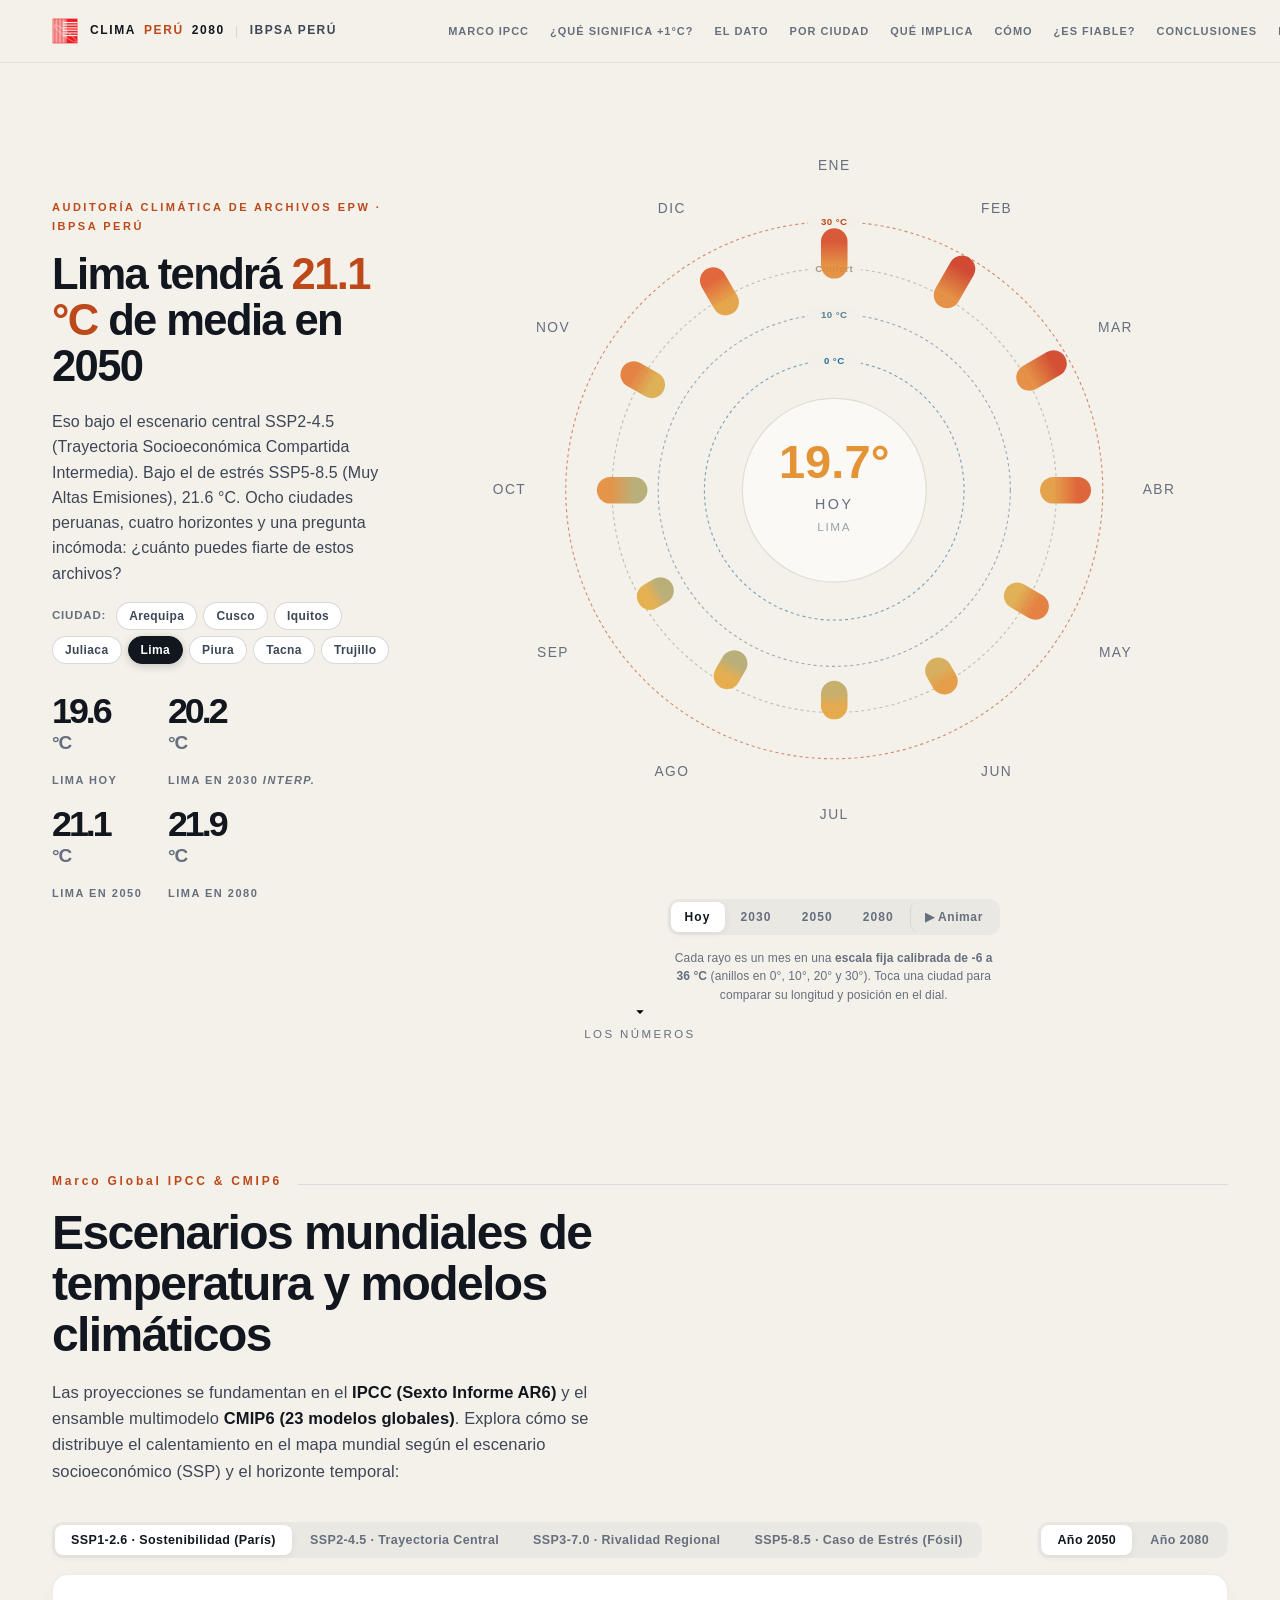
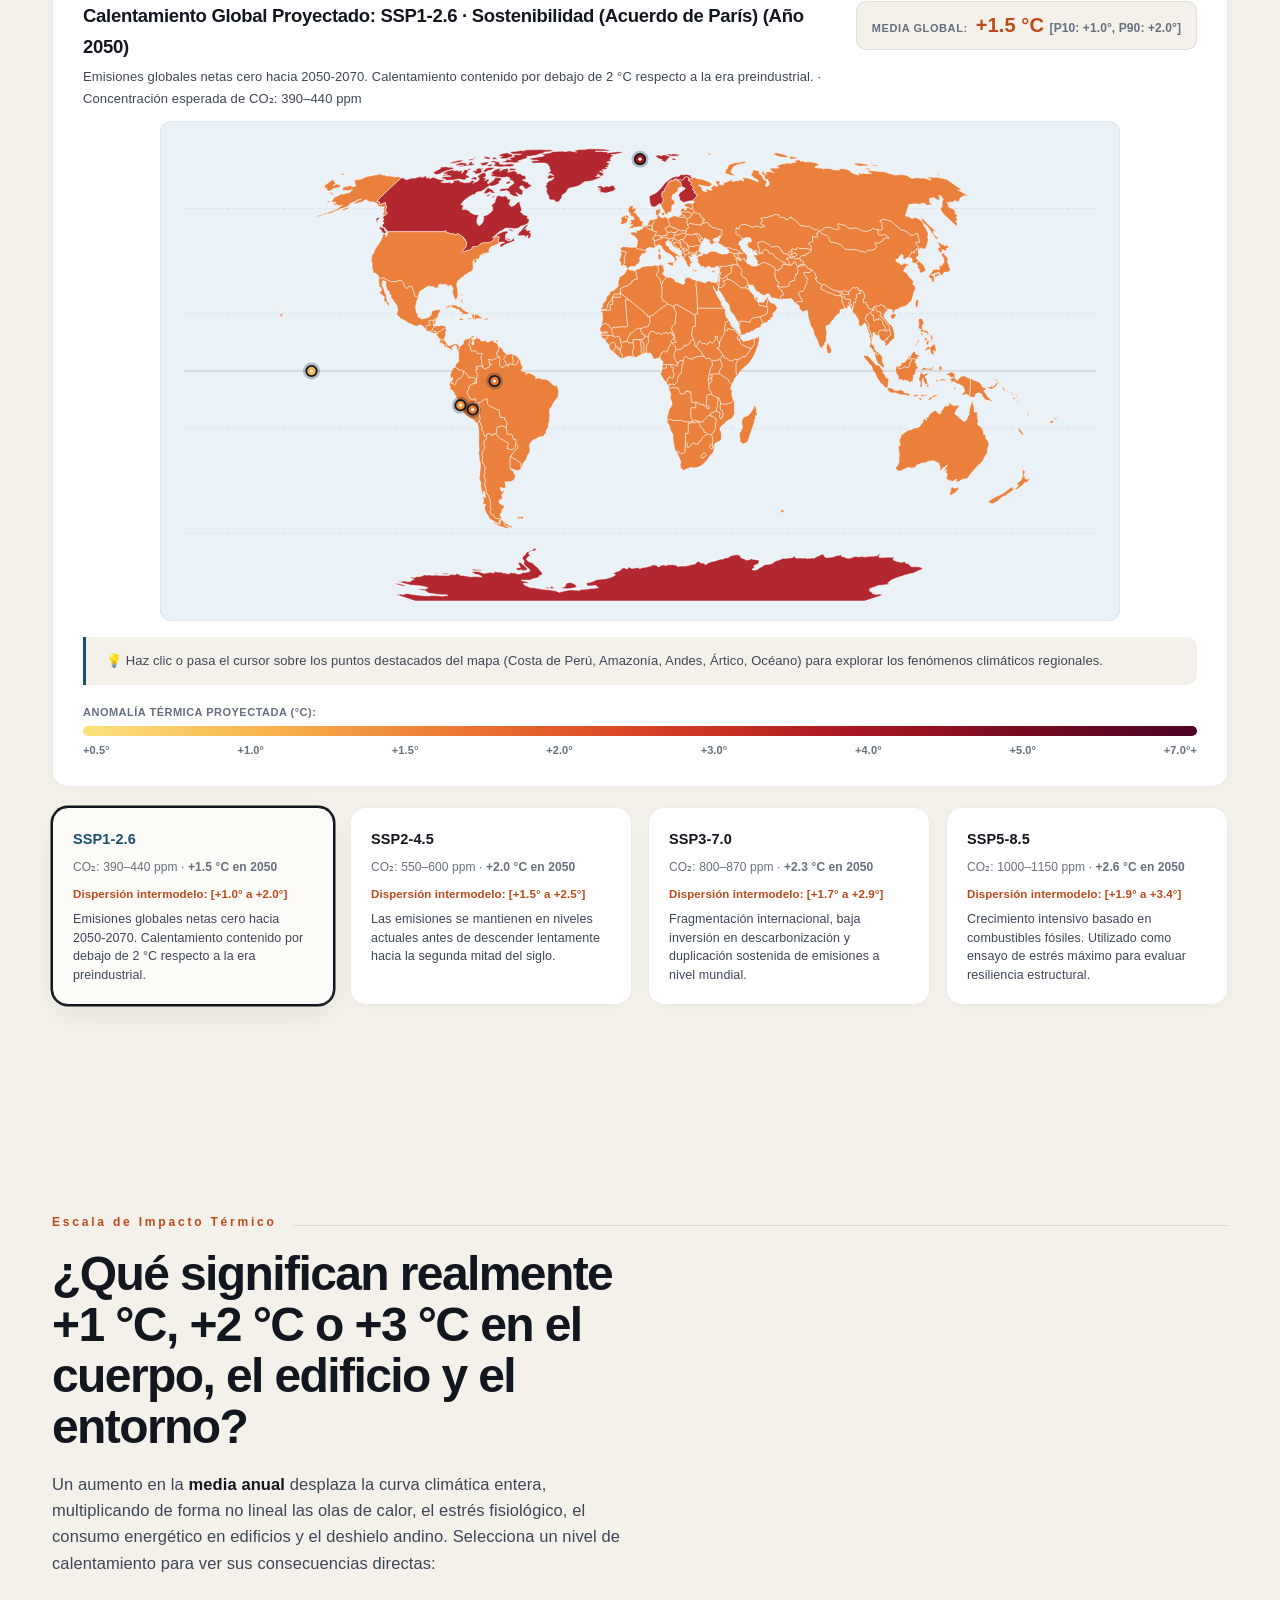
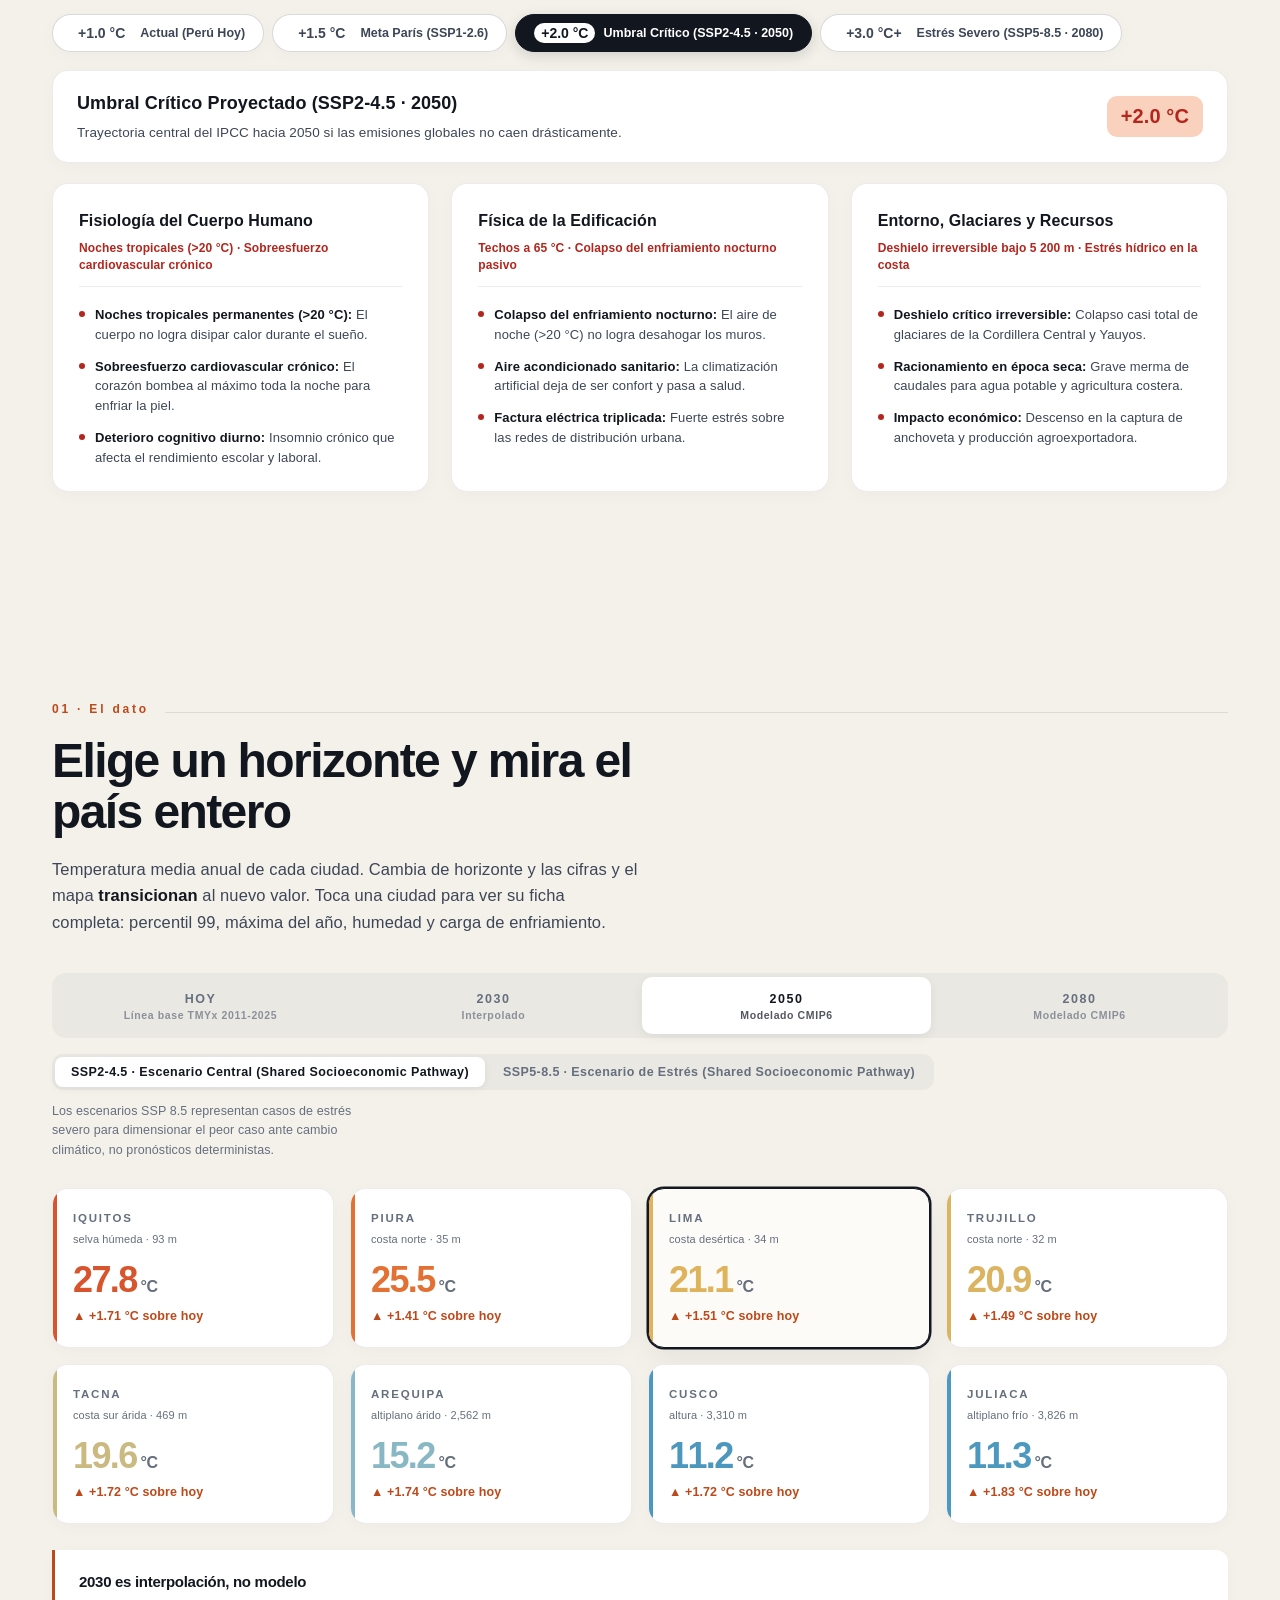
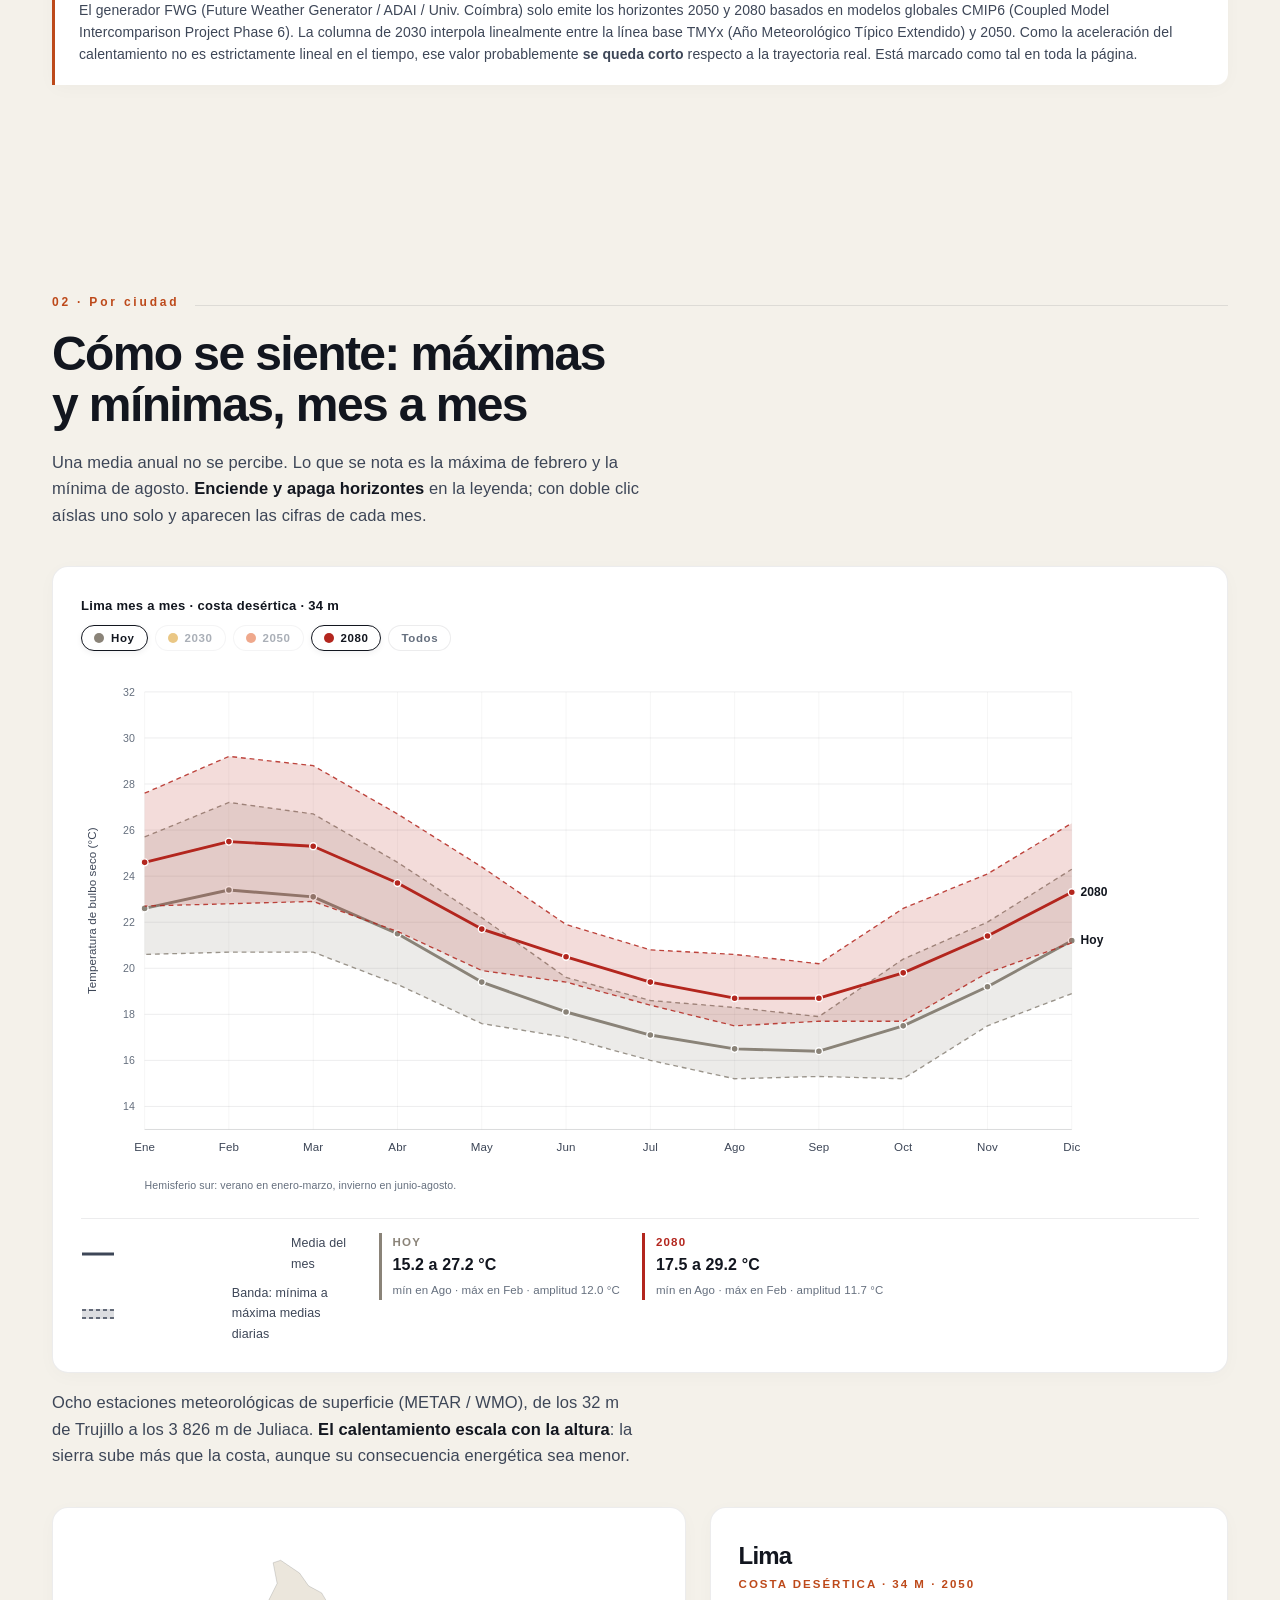
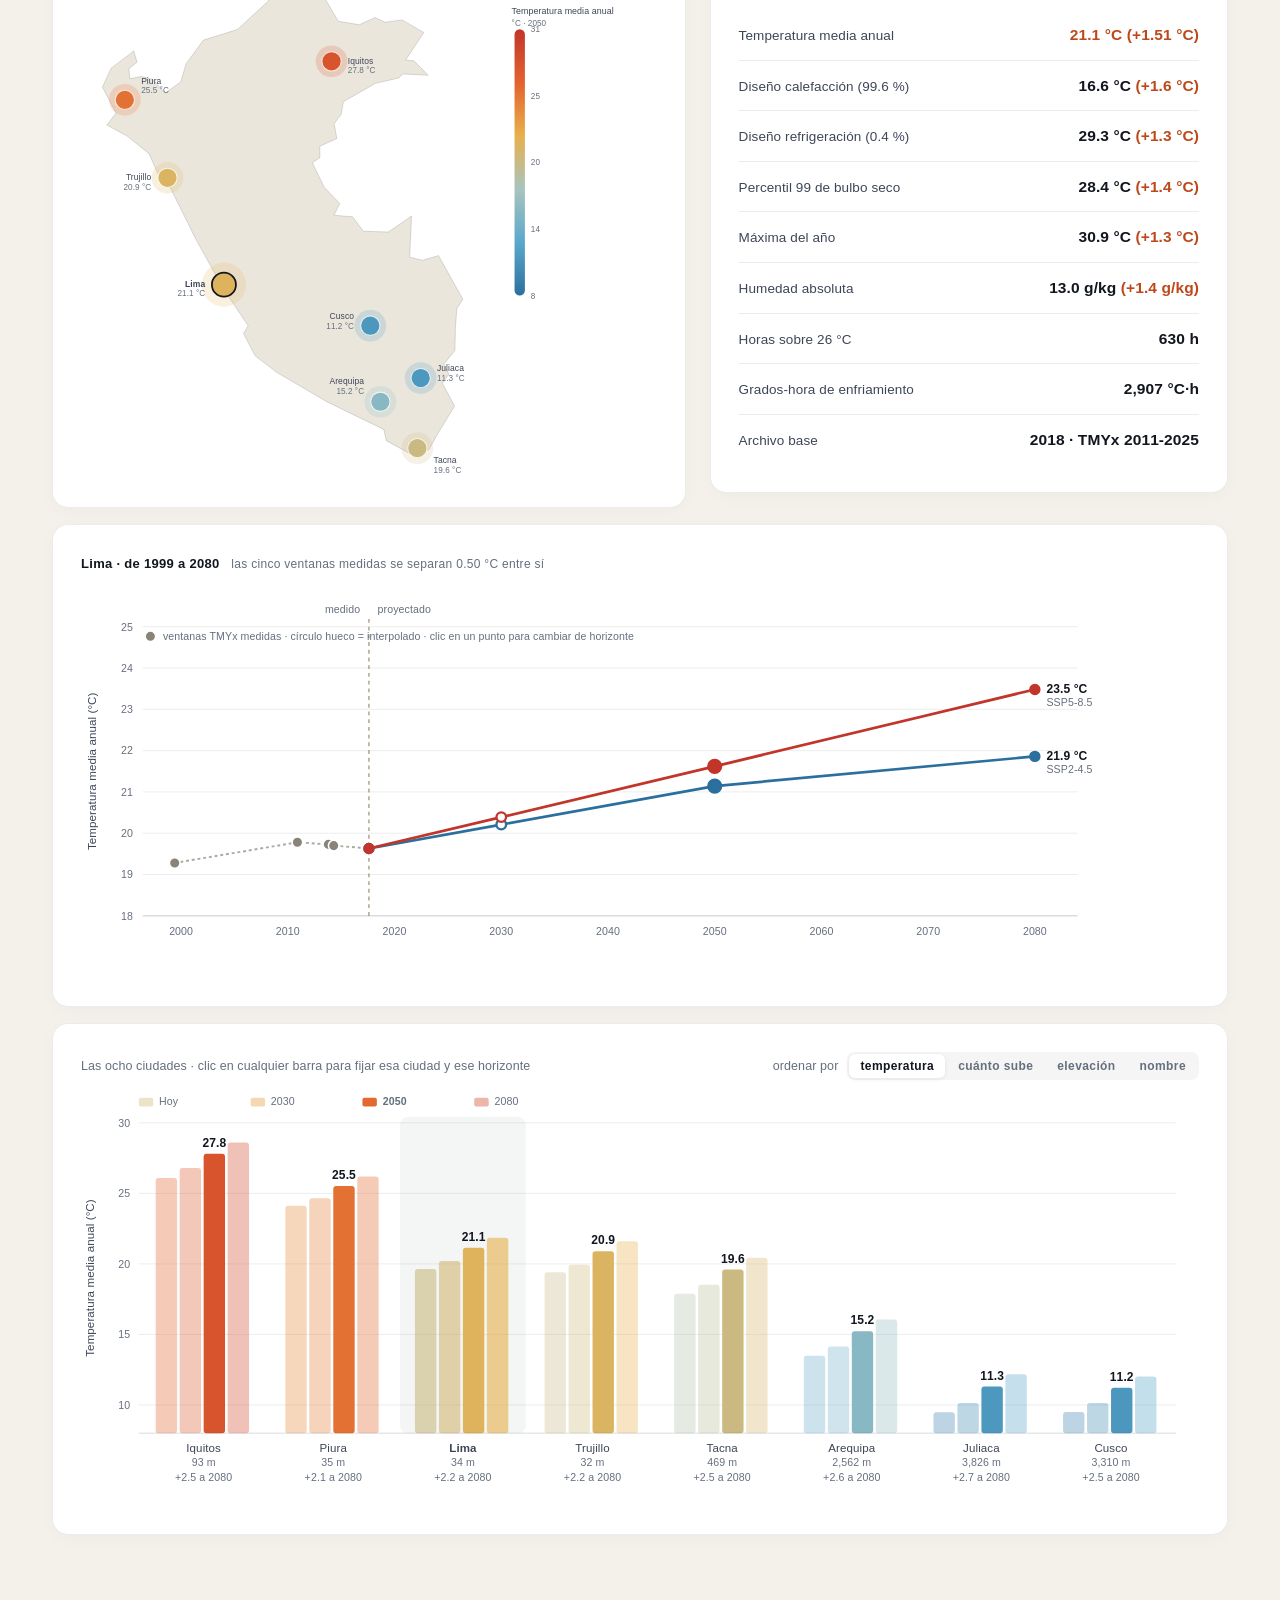
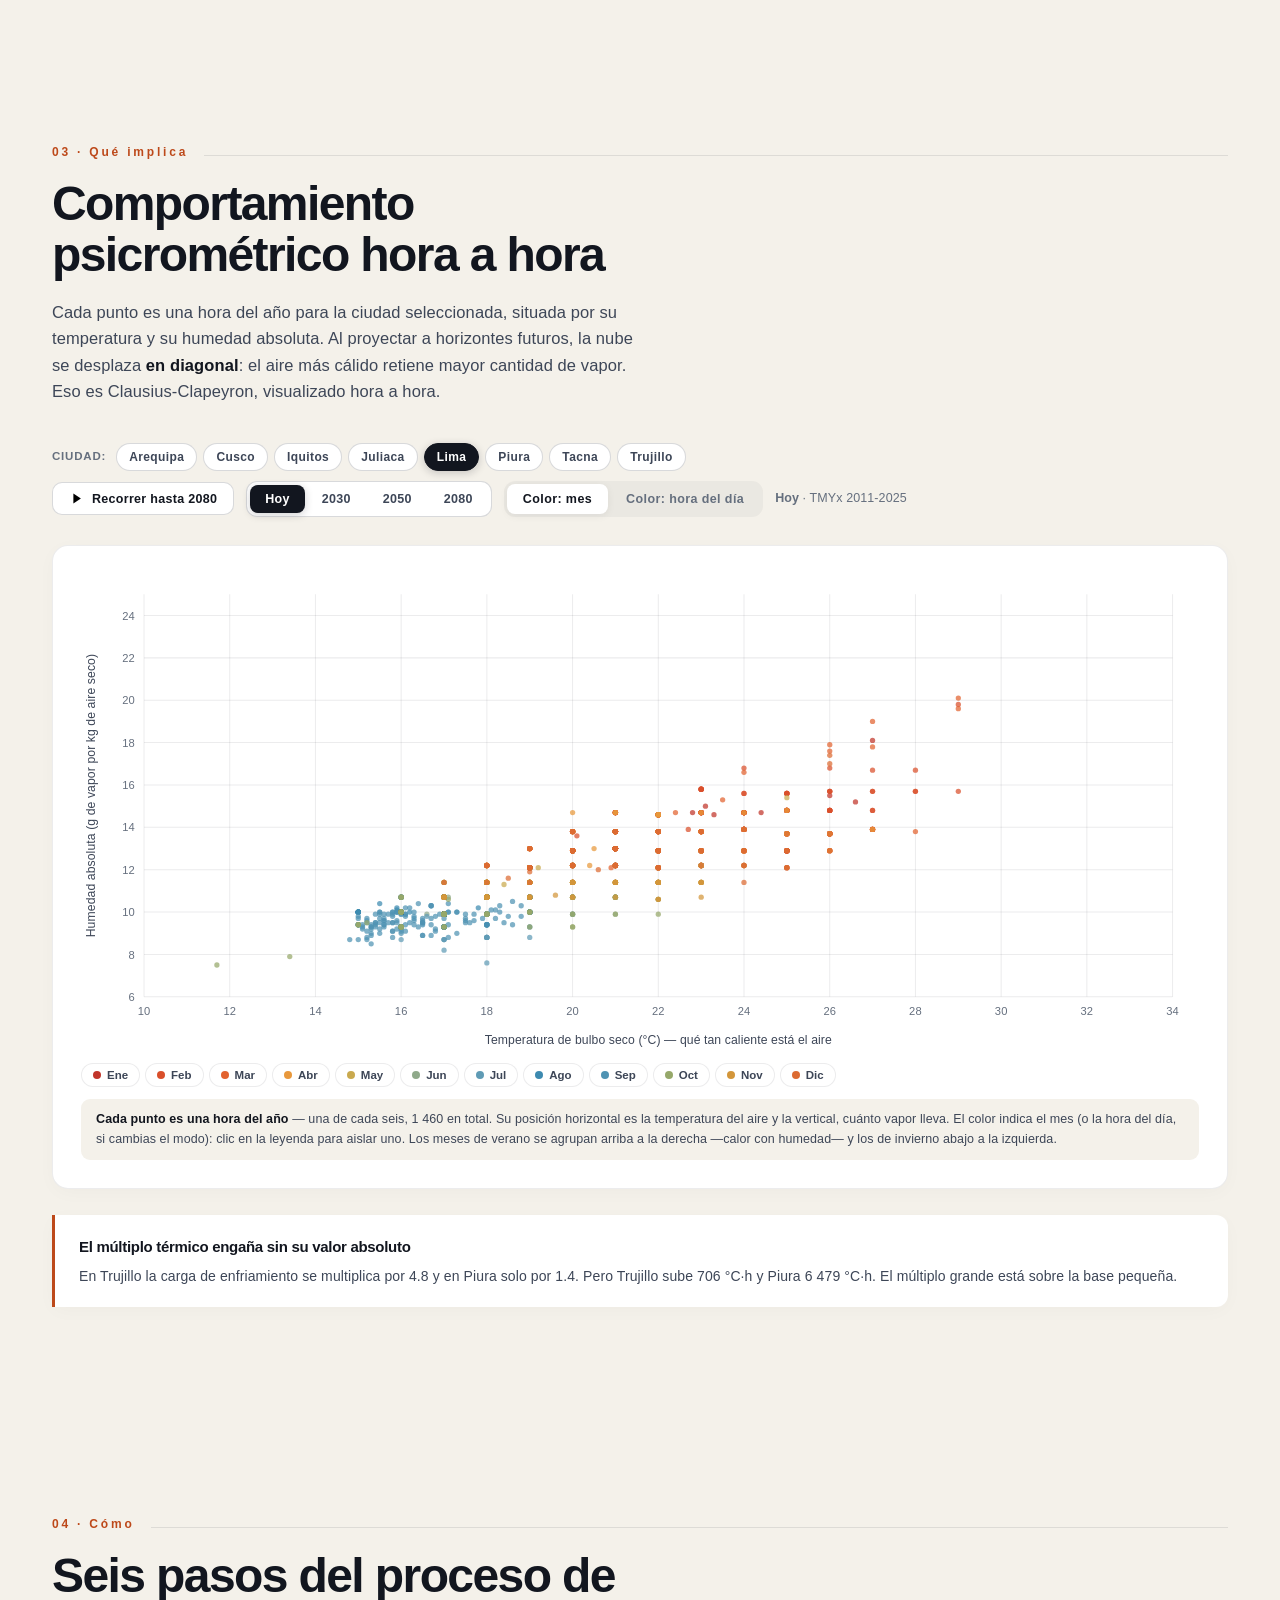
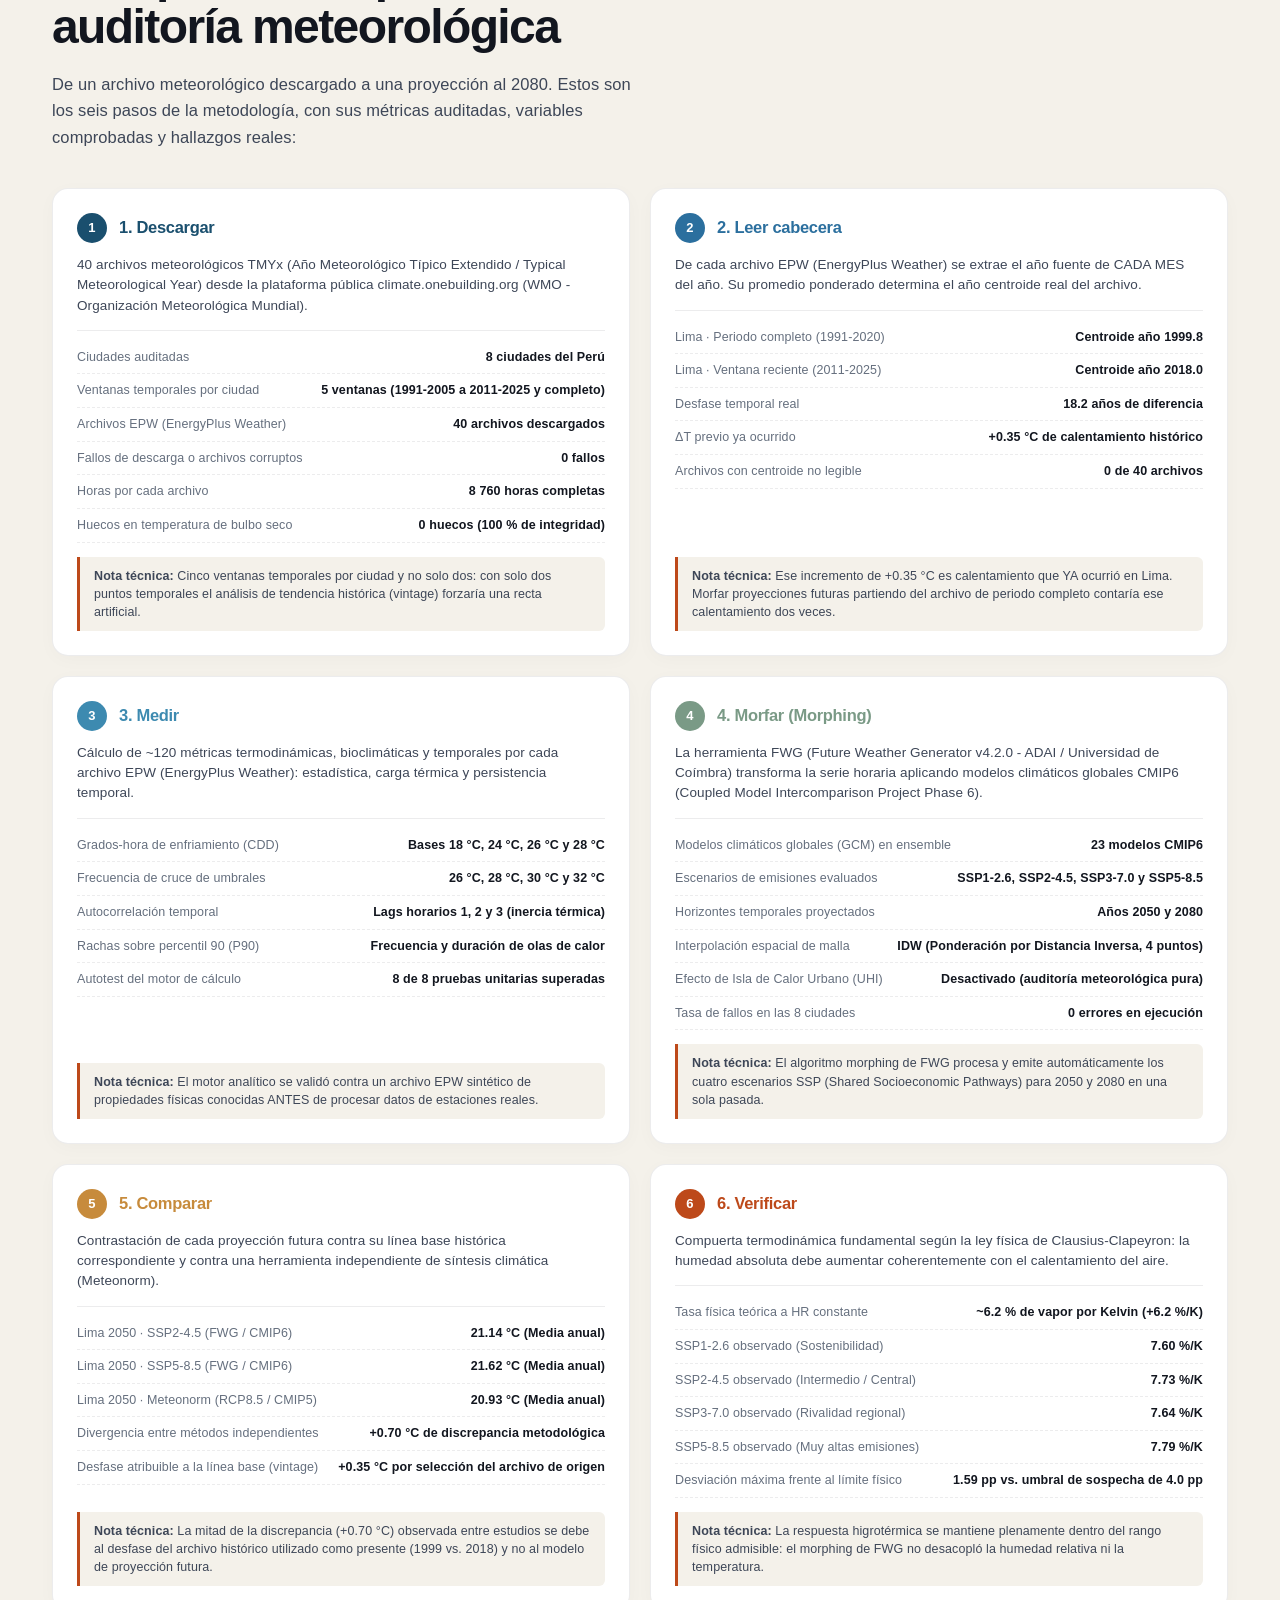
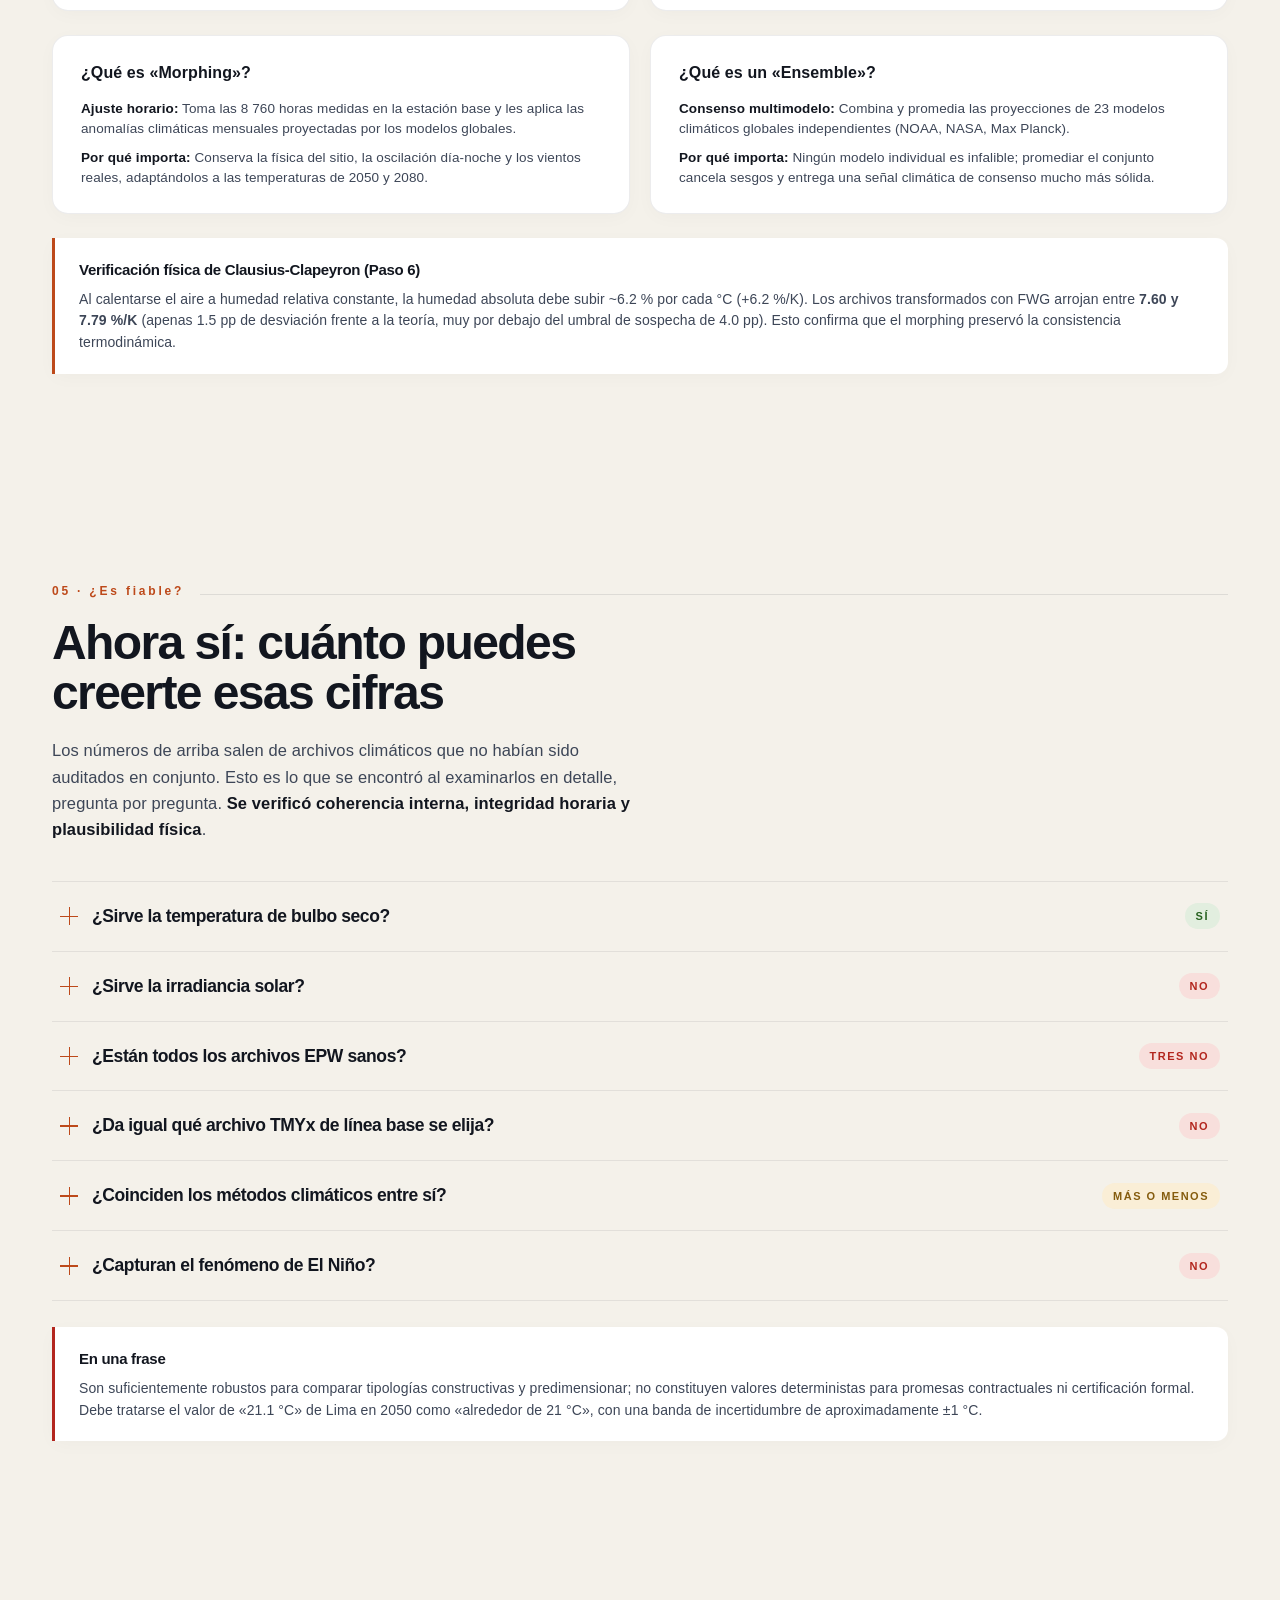
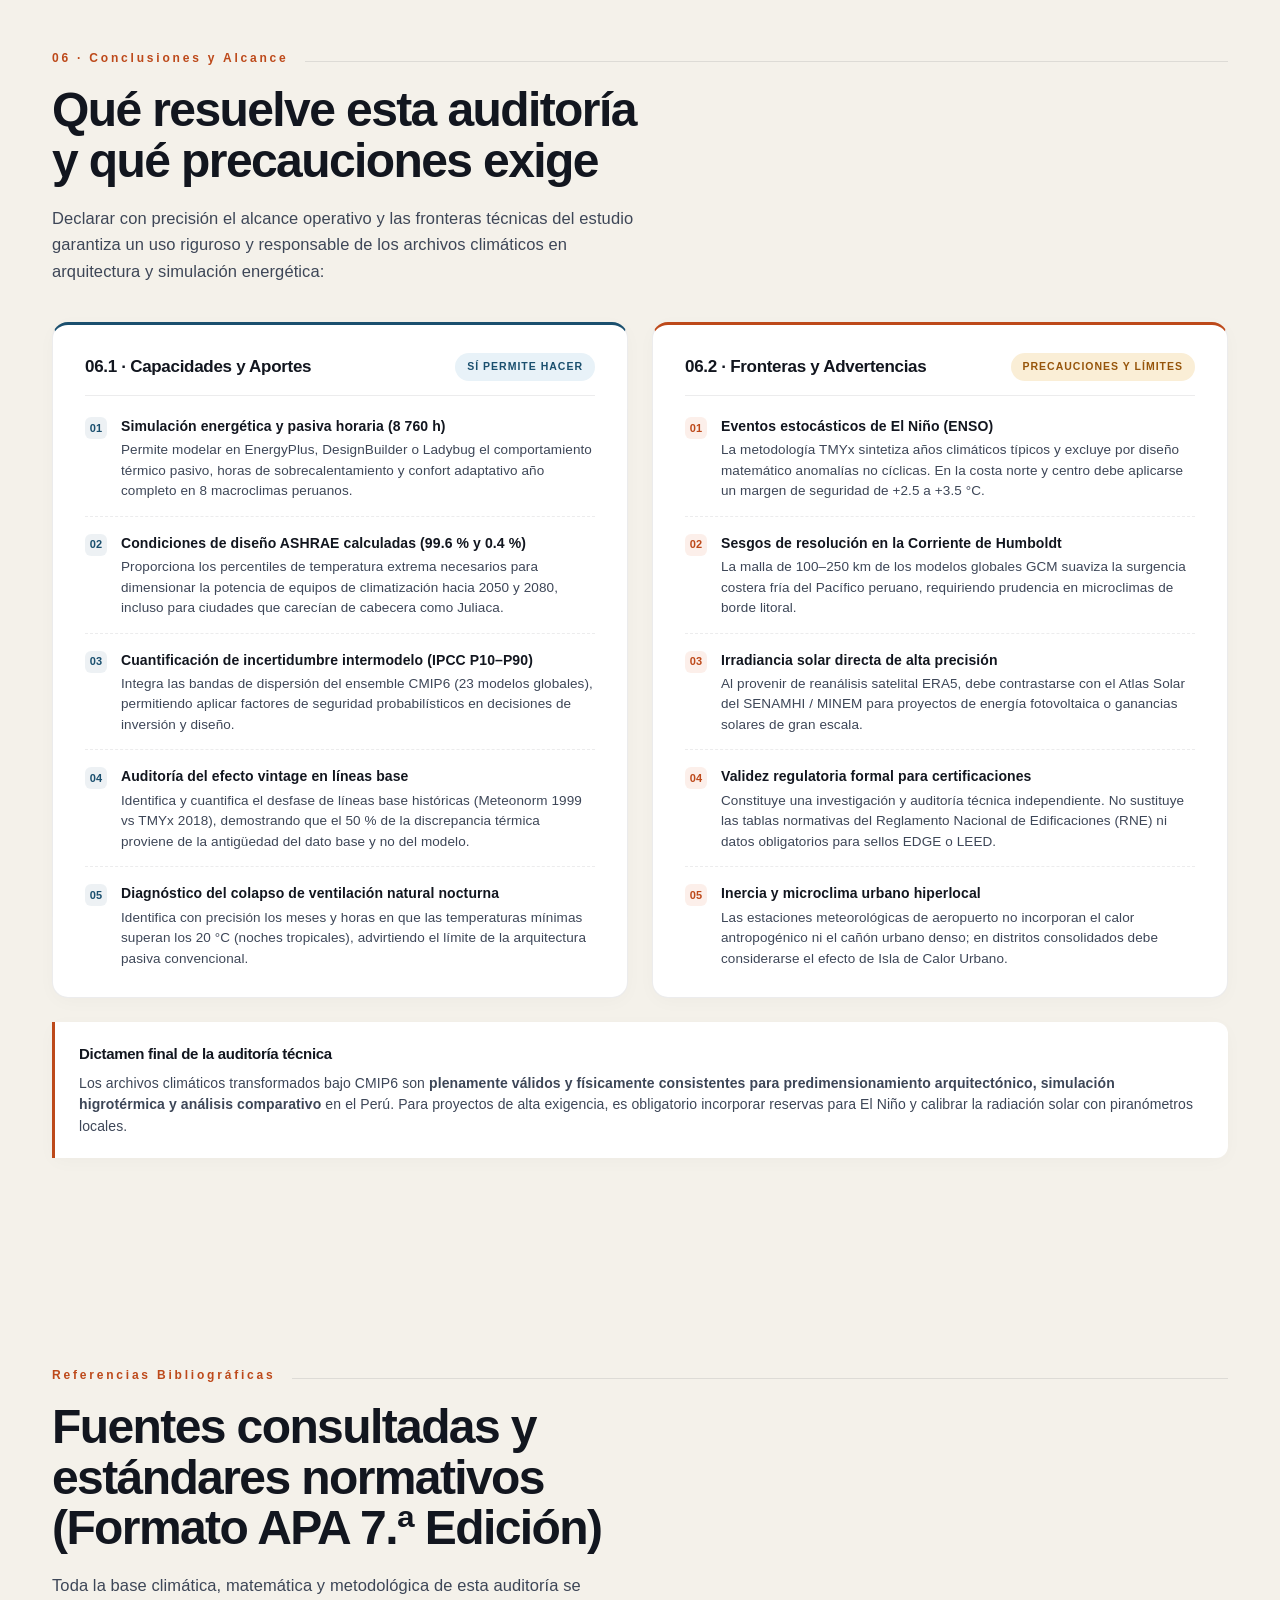
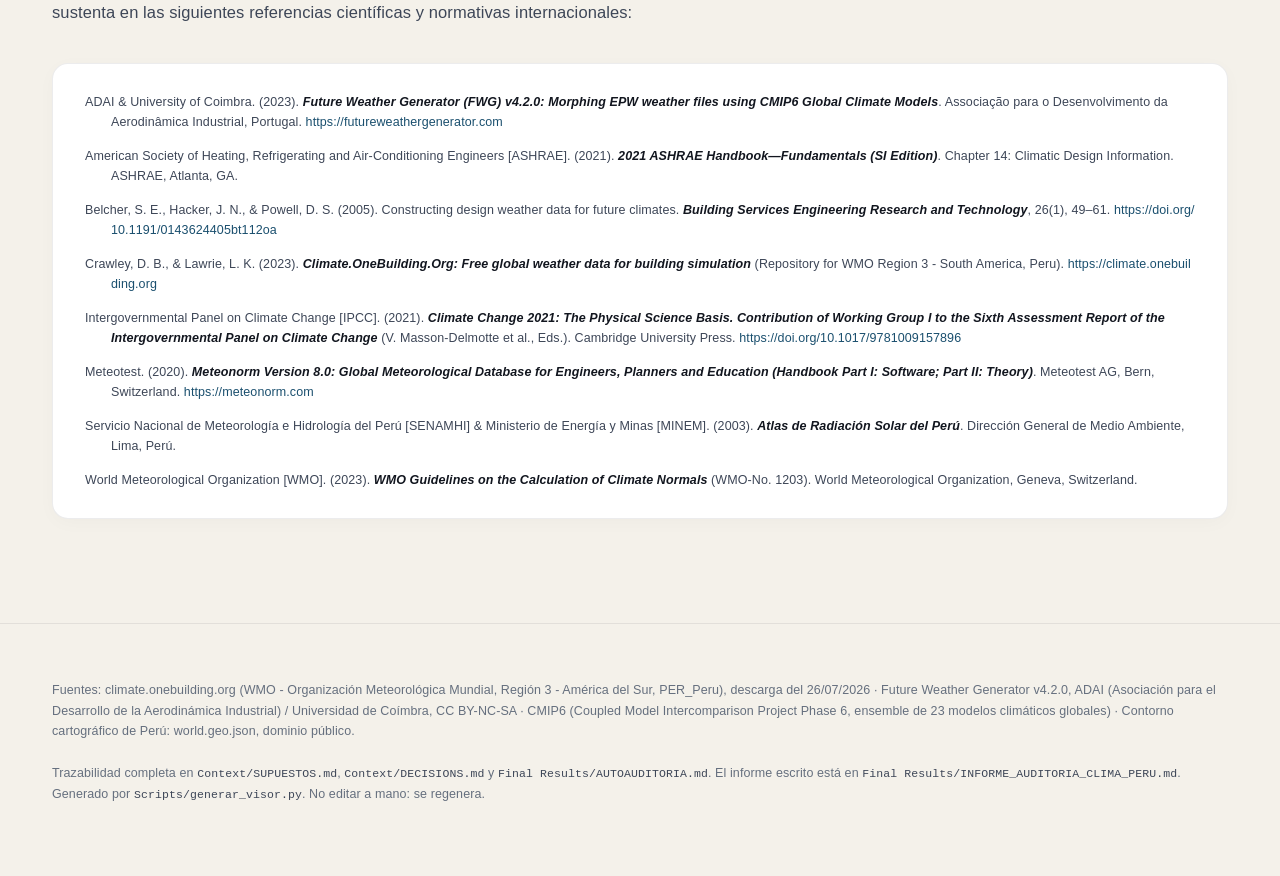
==== Final Results/02_OPTIMIZADO_ANTIGRAVITY/web/index.html @ 66fd2c2b "Lanzamiento oficial: Herramienta interactiva sobre el impacto del cambio climático y confort térmico" ====
<!DOCTYPE html>
<html lang="es"><head><meta charset="utf-8">
<meta name="viewport" content="width=device-width,initial-scale=1">
<title>¿Qué temperatura hará en Perú en 2050?</title>
<style>/* Visor de la auditoría climática — Hoja de estilo editorial de concurso.
   Tipografía: Pila geométrica encabezada por Futura / Century Gothic.
   Estética: Editorial contemporánea (Awwwards / NYT Climate / Information is Beautiful).
   Sin encasillamientos rígidos: Superficies abiertas, micro-interacciones y transiciones fluidas. */

:root{
  --papel:#f4f1ea; --papel2:#ebe6dc; --papel-card:#ffffff;
  --tinta:#12161f; --tinta2:#3d4657; --tinta3:#656f7e;
  --linea:rgba(18,22,31,0.08); --linea2:rgba(18,22,31,0.16); --linea3:rgba(18,22,31,0.24);
  --frio:#2b6f9e; --frio2:#5aa8cc; --tibio:#e8b04b; --calor:#e2622f; --calor2:#c1352a;
  --calor-tx:#bd491a;
  --acento:#1a4f6e; --alerta:#b3261e;
  --f:Futura,'Futura PT','Century Gothic','Avenir Next',Avenir,'URW Gothic','Trebuchet MS',sans-serif;
  --r:16px; --r-sm:10px;
  --sombra-suave:0 4px 20px -2px rgba(18,22,31,0.03);
  --sombra-flotante:0 12px 32px -4px rgba(18,22,31,0.08);
  --ease-out:cubic-bezier(0.16, 1, 0.3, 1);
}

*{box-sizing:border-box;margin:0;padding:0}
html{scroll-behavior:smooth}
body{background:var(--papel);color:var(--tinta);font:16px/1.65 var(--f);overflow-x:hidden;
  -webkit-font-smoothing:antialiased;letter-spacing:.1px}
.wrap{max-width:1240px;margin:0 auto;padding:0 32px}
b,strong{font-weight:700}

/* ── barra superior / masthead fijo ── */
header.top{position:fixed;top:0;left:0;right:0;z-index:70;
  background:rgba(244,241,234,0.86);
  backdrop-filter:blur(20px) saturate(180%);
  -webkit-backdrop-filter:blur(20px) saturate(180%);
  border-bottom:1px solid var(--linea);
  transition:background .3s, border-color .3s}
header.top .wrap{display:flex;align-items:center;justify-content:space-between;height:62px;gap:clamp(24px, 3.5vw, 56px)}
.marca{display:flex;align-items:center;gap:12px;text-decoration:none;cursor:default;user-select:none;flex-shrink:0;margin-right:clamp(32px, 4.5vw, 68px)}
.marcaLogo{width:26px;height:26px;display:block;object-fit:contain;flex-shrink:0;transition:transform .3s var(--ease-out)}
.marca:hover .marcaLogo{transform:scale(1.05)}
.marcaTit{font-size:12px;letter-spacing:1.6px;text-transform:uppercase;font-weight:700;color:var(--tinta);display:inline-flex;align-items:center;gap:8px;white-space:nowrap}
.marcaTit i{color:var(--calor-tx);font-style:normal}
.marcaSep{color:var(--linea2);font-weight:300;font-size:13px;opacity:.75;margin:0 2px}
.marcaOrg{color:var(--tinta2);font-weight:600;letter-spacing:1.4px}
.migas{display:flex;gap:3px;align-items:center;margin-left:auto}
.migas a{font-size:11px;letter-spacing:1px;text-transform:uppercase;color:var(--tinta3);
  text-decoration:none;padding:6px 9px;border-radius:8px;transition:.22s var(--ease-out);font-weight:600;white-space:nowrap}
.migas a:hover{color:var(--tinta);background:rgba(18,22,31,0.04)}
.migas a.on{color:var(--papel);background:var(--acento);box-shadow:0 2px 8px rgba(26,79,110,0.25)}

/* ── portada monumental ── */
#hero{min-height:100vh;display:flex;align-items:center;padding:96px 0 64px;position:relative}
.kicker{font-size:11px;letter-spacing:2.5px;text-transform:uppercase;color:var(--calor-tx);
  font-weight:700;margin-bottom:16px;display:flex;align-items:center;gap:10px}
#hero h1{font-size:clamp(30px,3.4vw,46px);line-height:1.06;font-weight:700;letter-spacing:-1.6px;
  max-width:14ch;margin-bottom:10px}
#hero h1 em{font-style:normal;color:var(--calor-tx)}
.subtit{font-size:clamp(14.5px,1.25vw,16.5px);color:var(--tinta2);max-width:42ch;
  margin:20px 0 0;line-height:1.58}

.grande{display:grid;grid-template-columns:repeat(2,auto);gap:20px clamp(18px,2vw,32px);
  align-items:end;margin-top:32px;justify-content:start}
.cifra .n{font-size:clamp(28px,2.8vw,38px);line-height:.88;font-weight:700;letter-spacing:-3px;
  font-variant-numeric:tabular-nums;display:block;transition:color .4s}
.cifra .u{font-size:clamp(14px,1.6vw,19px);letter-spacing:-1px;color:var(--tinta3);font-weight:700}
.cifra .c{font-size:11px;letter-spacing:1.5px;text-transform:uppercase;color:var(--tinta3);
  margin-top:12px;font-weight:600}
.cifra.frio .n{color:var(--frio)} .cifra.calor .n{color:var(--calor)}
.baja{position:absolute;bottom:24px;left:50%;transform:translateX(-50%);color:var(--tinta3);
  font-size:11.5px;letter-spacing:2.4px;text-transform:uppercase;display:flex;flex-direction:column;
  align-items:center;gap:8px;animation:bob 2.6s infinite;cursor:pointer}
@keyframes bob{0%,100%{transform:translate(-50%,0);opacity:.55}50%{transform:translate(-50%,7px);opacity:1}}

/* ── capítulos editoriales ── */
section{padding:104px 0;position:relative}
body.anim section{opacity:0;transform:translateY(24px);
  transition:opacity .75s var(--ease-out),transform .75s var(--ease-out)}
body.anim section.vis,body.anim section#hero{opacity:1;transform:none}
.cap{display:flex;align-items:baseline;gap:16px;margin-bottom:16px}
.cap .num{font-size:12px;letter-spacing:2.8px;color:var(--calor-tx);font-weight:700}
.cap .via{flex:1;height:1px;background:var(--linea2);opacity:.6}
h2{font-size:clamp(28px,4.2vw,48px);line-height:1.06;font-weight:700;letter-spacing:-1.6px;
  margin-bottom:18px;max-width:22ch}
.lead{color:var(--tinta2);max-width:64ch;font-size:16.5px;margin-bottom:38px;line-height:1.6}
.lead b{color:var(--tinta)}

/* ── selectores modernos de horizonte y segmentos ── */
.horiz{display:flex;gap:4px;background:rgba(18,22,31,0.04);border-radius:14px;padding:4px;
  margin-bottom:16px}
.horiz button{flex:1;border:0;background:none;cursor:pointer;
  padding:15px 12px 13px;font:700 12.5px var(--f);letter-spacing:1.5px;text-transform:uppercase;
  color:var(--tinta3);border-radius:10px;transition:.25s var(--ease-out);position:relative}
.horiz button:hover{color:var(--tinta);background:rgba(255,255,255,0.6)}
.horiz button.on{background:#ffffff;color:var(--tinta);box-shadow:0 3px 12px rgba(18,22,31,0.06)}
.horiz button small{display:block;font-size:10.5px;letter-spacing:.6px;text-transform:none;
  opacity:.72;margin-top:3px;font-weight:600}

.seg{display:inline-flex;background:rgba(18,22,31,0.04);border-radius:11px;padding:3px;gap:2px}
.seg button{border:0;background:none;color:var(--tinta3);padding:8px 16px;border-radius:8px;
  cursor:pointer;font:600 12.5px var(--f);transition:.22s var(--ease-out);letter-spacing:.4px}
.seg button:hover{color:var(--tinta)}
.seg button.on{background:#ffffff;color:var(--tinta);box-shadow:0 2px 8px rgba(18,22,31,0.06)}

.pasos{display:inline-flex;border:1px solid var(--linea2);border-radius:11px;padding:3px;background:#ffffff;gap:2px}
.pasoN{border:0;background:none;color:var(--tinta2);padding:7px 15px;border-radius:8px;
  cursor:pointer;font:600 12.5px var(--f);transition:.2s var(--ease-out);letter-spacing:.3px}
.pasoN:hover{color:var(--tinta);background:rgba(18,22,31,0.04)}
.pasoN.on{background:var(--tinta);color:#ffffff;box-shadow:0 2px 8px rgba(18,22,31,0.2);font-weight:700}

.ctrl{display:flex;gap:12px;flex-wrap:wrap;align-items:center;margin-bottom:28px}
.nota{font-size:12.5px;color:var(--tinta3);max-width:46ch;line-height:1.55}
.btn{border:1px solid var(--linea2);background:#fff;color:var(--tinta);padding:8px 16px;
  border-radius:10px;cursor:pointer;font:600 12.5px var(--f);transition:.22s var(--ease-out);display:inline-flex;
  align-items:center;gap:8px;letter-spacing:.3px}
.btn:hover{border-color:var(--acento);color:var(--acento);transform:translateY(-1px);box-shadow:0 4px 12px rgba(26,79,110,0.1)}
.btn svg{width:15px;height:15px}

/* ── rejilla de ciudades: tarjetas abiertas tipo data tile ── */
.rej{display:grid;grid-template-columns:repeat(4,1fr);gap:16px}
.tarj{background:#ffffff;border:1px solid var(--linea);border-radius:var(--r);padding:20px;
  cursor:pointer;transition:.28s var(--ease-out);position:relative;overflow:hidden;
  box-shadow:var(--sombra-suave)}
.tarj:hover{border-color:var(--linea2);transform:translateY(-3px);box-shadow:var(--sombra-flotante)}
.tarj.on{border-color:var(--tinta);box-shadow:0 0 0 1.5px var(--tinta), var(--sombra-flotante);background:#fcfbf8}
.tarj .cd{font-size:11.5px;letter-spacing:1.8px;text-transform:uppercase;color:var(--tinta3);font-weight:700}
.tarj .zn{font-size:11px;color:var(--tinta3);margin-top:2px}
.tarj .tt{font-size:36px;font-weight:700;letter-spacing:-1.6px;margin-top:14px;
  font-variant-numeric:tabular-nums;line-height:1;transition:color .4s}
.tarj .tt span{font-size:16px;color:var(--tinta3);letter-spacing:-.5px}
.tarj .dd{font-size:12.5px;font-weight:700;margin-top:8px;display:flex;align-items:center;gap:5px}
.tarj .cinta{position:absolute;left:0;top:0;bottom:0;width:4px;transition:background .4s}

/* ── superficies abiertas y visualización SVG ── */
.panel{background:#ffffff;border:1px solid var(--linea);border-radius:var(--r);padding:28px;
  position:relative;overflow:hidden;box-shadow:var(--sombra-suave)}
.split{display:grid;grid-template-columns:1.1fr .9fr;gap:24px;align-items:start}
svg{display:block;width:100%;overflow:visible}
.lbl{fill:var(--tinta3);font-size:11px;font-family:var(--f)}
.lbl2{fill:var(--tinta2);font-size:12px;font-family:var(--f)}
.val{fill:var(--tinta);font-size:12.5px;font-weight:700;font-family:var(--f)}
.gl{stroke:var(--linea);stroke-width:1}
.ax{stroke:var(--linea2);stroke-width:1}
#mapa path.pais{fill:#ebe6dc;stroke:var(--linea2);stroke-width:1.2;
  stroke-dasharray:4200;stroke-dashoffset:4200;transition:stroke-dashoffset 2.4s ease-out}
section.vis #mapa path.pais{stroke-dashoffset:0}
.est{cursor:pointer;transition:r .6s var(--ease-out),fill .6s}
.halo{opacity:.2;transition:r .6s var(--ease-out),fill .6s}
.enom{fill:var(--tinta2);font-size:11.5px;font-family:var(--f);pointer-events:none}
rect.bar{transition:y .8s var(--ease-out),height .8s var(--ease-out),fill .5s}

/* ── ficha bioclimática ── */
.ficha h3{font-size:24px;font-weight:700;letter-spacing:-.8px}
.ficha .zn{color:var(--calor-tx);font-size:11.5px;letter-spacing:2px;text-transform:uppercase;
  margin-bottom:16px;display:block;font-weight:700}
.fila{display:flex;justify-content:space-between;align-items:baseline;padding:12px 0;
  border-bottom:1px solid var(--linea);font-size:13.5px;gap:14px}
.fila:last-child{border:0}
.fila span{color:var(--tinta2)}
.fila b{font-variant-numeric:tabular-nums;font-weight:700;font-size:15.5px;white-space:nowrap}
.fila b.up{color:var(--calor-tx)}

/* ── plegables de auditoría (acordeón contemporáneo) ── */
.pleg{border-top:1px solid var(--linea)}
.pleg:last-of-type{border-bottom:1px solid var(--linea)}
.pleg summary{padding:20px 8px;cursor:pointer;display:flex;align-items:center;gap:14px;
  font-size:17.5px;font-weight:700;letter-spacing:-.4px;list-style:none;border-radius:8px;
  transition:background .2s, color .2s}
.pleg summary::-webkit-details-marker{display:none}
.pleg summary .mas{width:18px;height:18px;flex:0 0 18px;position:relative;transition:transform .3s var(--ease-out)}
.pleg summary .mas::before,.pleg summary .mas::after{content:'';position:absolute;background:var(--calor-tx);
  transition:.3s var(--ease-out)}
.pleg summary .mas::before{left:0;right:0;top:8.5px;height:1.6px}
.pleg summary .mas::after{top:0;bottom:0;left:8.5px;width:1.6px}
.pleg[open] summary .mas{transform:rotate(90deg)}
.pleg[open] summary .mas::after{transform:scaleY(0)}
.pleg summary:hover{color:var(--acento);background:rgba(18,22,31,0.02)}
.pleg .cuerpo{padding:0 8px 24px 34px;color:var(--tinta2);font-size:15px;max-width:72ch;
  animation:despl .4s var(--ease-out)}
@keyframes despl{from{opacity:0;transform:translateY(-6px)}to{opacity:1;transform:none}}
.pleg .cuerpo p+p{margin-top:12px}
.veredicto{display:inline-flex;align-items:center;gap:8px;font-size:11px;letter-spacing:1.5px;
  text-transform:uppercase;font-weight:700;padding:4px 11px;border-radius:20px;margin-left:auto}
.si{background:#e2eedf;color:#276220} .no{background:#f8dfdc;color:var(--alerta)}
.mas_menos{background:#faeed6;color:#855c0e}

/* ── avisos y callouts ── */
.aviso{border-left:3px solid var(--calor-tx);background:#ffffff;padding:20px 24px;border-radius:0 12px 12px 0;
  margin-top:26px;box-shadow:var(--sombra-suave)}
.aviso h4{font-size:15px;margin-bottom:6px;font-weight:700;letter-spacing:-.3px;display:flex;align-items:center;gap:8px}
.aviso h4 svg{width:18px;height:18px;flex:0 0 18px}
.aviso.rojo h4 svg{stroke:var(--alerta)}
.aviso p{font-size:14px;color:var(--tinta2);line-height:1.55}
.aviso.rojo{border-left-color:var(--alerta)}

.tip{position:fixed;background:var(--tinta);color:var(--papel);padding:10px 15px;border-radius:8px;
  font:600 12px var(--f);pointer-events:none;opacity:0;transition:opacity .15s;z-index:99;
  white-space:nowrap;box-shadow:0 12px 32px rgba(18,22,31,.24);letter-spacing:.3px}
footer{padding:56px 0 72px;border-top:1px solid var(--linea);color:var(--tinta3);font-size:12.5px}
footer code{font-family:ui-monospace,monospace;color:var(--tinta2);font-size:11.5px}

/* ── portada: visual animado del sol ── */
#heroViz{width:100%;max-width:860px;animation:aparece 1s var(--ease-out)}
#heroViz svg{overflow:visible;width:100%;height:auto;aspect-ratio:1/1}
.heroGrid{display:grid;grid-template-columns:minmax(260px,.62fr) minmax(520px,1.38fr);
  gap:clamp(18px,2.6vw,44px);align-items:center}
.solCol{display:flex;flex-direction:column;align-items:center;gap:14px}
.solCtrl{display:inline-flex;background:rgba(18,22,31,0.04);border-radius:11px;
  padding:3px;gap:2px;flex-wrap:wrap;justify-content:center}
.solBtn,.solPlay{border:0;background:none;color:var(--tinta3);padding:8px 14px;border-radius:8px;
  cursor:pointer;font:700 12px var(--f);letter-spacing:1.1px;transition:.22s var(--ease-out)}
.solBtn:hover,.solPlay:hover{color:var(--tinta);background:rgba(255,255,255,0.7)}
.solBtn.on{background:#ffffff;color:var(--tinta);box-shadow:0 2px 8px rgba(18,22,31,0.06)}
.solPlay{border-left:1px solid var(--linea);letter-spacing:.6px;font-weight:600}
.solPie{font-size:12px;color:var(--tinta3);text-align:center;max-width:48ch;line-height:1.55}

/* ── selectores de ciudad para hero y nube ── */
.ciudCtrl{display:flex;gap:6px;flex-wrap:wrap;align-items:center;margin:16px 0 10px}
.ciudCtrl .lbl{font-size:11.5px;font-weight:700;color:var(--tinta3);margin-right:4px;text-transform:uppercase;letter-spacing:.8px}
.ciudBtn{border:1px solid var(--linea2);background:#ffffff;color:var(--tinta2);padding:6px 12px;border-radius:20px;
  cursor:pointer;font:600 12px var(--f);letter-spacing:.4px;transition:.2s var(--ease-out)}
.ciudBtn:hover{border-color:var(--tinta);color:var(--tinta);transform:translateY(-1px)}
.ciudBtn.on{background:var(--tinta);color:#ffffff;border-color:var(--tinta);box-shadow:0 2px 8px rgba(18,22,31,0.2)}

/* ── glosario conceptual: tarjetas de texto sintético y limpio ── */
.glosarioGrid{display:grid;grid-template-columns:1fr 1fr;gap:20px;margin-top:24px}
.glosCard{background:#ffffff;border:1px solid var(--linea);border-radius:var(--r);padding:24px 28px;box-shadow:var(--sombra-suave);transition:.25s var(--ease-out);display:flex;flex-direction:column}
.glosCard:hover{transform:translateY(-2px);box-shadow:var(--sombra-flotante);border-color:var(--linea2)}
.glosCard h4{font-size:16px;font-weight:700;margin-bottom:12px;color:var(--tinta)}
.glosCard p{font-size:13.5px;color:var(--tinta2);line-height:1.52;margin-bottom:8px}
.glosCard p:last-child{margin-bottom:0}
.glosCard p b{color:var(--tinta)}

/* ── método: línea editorial de seis pasos ── */
.pasosGrid{display:grid;grid-template-columns:repeat(2,1fr);gap:20px;margin-top:20px}
.pasoCard{background:#ffffff;border:1px solid var(--linea);border-radius:var(--r);padding:24px;transition:.28s var(--ease-out);
  box-shadow:var(--sombra-suave);display:flex;flex-direction:column}
.pasoCard:hover{border-color:var(--linea2);transform:translateY(-3px);box-shadow:var(--sombra-flotante)}
.pasoCardTop{display:flex;align-items:center;gap:12px;margin-bottom:12px}
.pasoBadge{width:30px;height:30px;border-radius:50%;color:#fff;display:flex;align-items:center;
  justify-content:center;font-weight:700;font-size:13px;flex:0 0 30px}
.pasoCardTop h4{font-size:16.5px;font-weight:700;color:var(--tinta);letter-spacing:-.3px}
.pasoDesc{font-size:13.5px;color:var(--tinta2);line-height:1.5;margin-bottom:14px}
.pasoTabla{border-top:1px solid var(--linea);padding-top:10px;margin-bottom:14px;flex-grow:1}
.pasoFila{display:flex;justify-content:space-between;align-items:baseline;padding:6px 0;font-size:12.5px;gap:10px;
  border-bottom:1px dashed var(--linea)}
.pasoFila span{color:var(--tinta3)}
.pasoFila b{color:var(--tinta);font-weight:700;font-variant-numeric:tabular-nums;text-align:right;white-space:nowrap}
.pasoAudit{background:var(--papel);border-left:3px solid var(--calor-tx);padding:10px 14px;
  border-radius:0 6px 6px 0;font-size:12.5px;color:var(--tinta2);line-height:1.45}

/* ── icono de portada animado ── */
.kicker .solanim{width:24px;height:24px;stroke:var(--calor-tx);fill:none;stroke-width:1.5;
  stroke-linecap:round;overflow:visible}
.kicker .solanim .nucleo{fill:rgba(226,98,47,.14)}
.kicker .solanim .rayos{transform-origin:12px 12px;animation:gira 26s linear infinite}
.kicker .solanim .onda{stroke:var(--frio);stroke-width:1.3;animation:vaiven 4.5s ease-in-out infinite}
@keyframes gira{to{transform:rotate(360deg)}}
@keyframes vaiven{0%,100%{transform:translateY(0);opacity:.55}50%{transform:translateY(-1.6px);opacity:1}}

/* ── leyendas conmutables ── */
.cgLeg{display:flex;gap:7px;flex-wrap:wrap;align-items:center;margin:2px 0 12px}
.cgChip{border:1px solid var(--linea);background:#fff;color:var(--tinta3);padding:6px 12px;
  border-radius:20px;cursor:pointer;font:700 11.5px var(--f);letter-spacing:.6px;transition:.22s;
  display:inline-flex;align-items:center;gap:7px;opacity:.55}
.cgChip i{width:10px;height:10px;border-radius:50%;display:inline-block;transition:.22s}
.cgChip:hover{border-color:var(--linea2);opacity:.85}
.cgChip.on{opacity:1;color:var(--tinta);border-color:var(--tinta);background:#fff;box-shadow:0 2px 6px rgba(18,22,31,0.06)}
.cgChip.todos{opacity:1;color:var(--tinta3);font-weight:600}
.cgChip.todos:hover{color:var(--acento);border-color:var(--acento)}
.cgPista{font-size:11.5px;color:var(--tinta3);margin-left:6px}

.cgInfo{display:flex;gap:26px;flex-wrap:wrap;align-items:flex-start;margin-top:16px;
  padding-top:14px;border-top:1px solid var(--linea)}
.cgGuia{display:flex;flex-direction:column;gap:8px;font-size:12.5px;color:var(--tinta2)}
.cgGuia span{display:flex;align-items:center;gap:8px}
.cgRangos{display:flex;gap:22px;flex-wrap:wrap}
.cgRango{border-left:3px solid var(--c);padding-left:11px;font-size:12.5px}
.cgRango b{display:block;color:var(--c);font-size:11.5px;letter-spacing:1.2px;text-transform:uppercase}
.cgRango span{display:block;font-size:16px;font-weight:700;font-variant-numeric:tabular-nums}
.cgRango em{display:block;font-style:normal;color:var(--tinta3);font-size:11.5px;margin-top:2px}

.nbLeg{display:flex;gap:5px;flex-wrap:wrap;align-items:center;margin:12px 0 0}
.nbChip{border:1px solid var(--linea);background:#fff;color:var(--tinta2);padding:5px 11px;
  border-radius:20px;cursor:pointer;font:600 11.5px var(--f);transition:.2s;
  display:inline-flex;align-items:center;gap:6px}
.nbChip i{width:8px;height:8px;border-radius:50%;display:inline-block}
.nbChip:hover{border-color:var(--linea2);color:var(--tinta)}
.nbChip.on{background:var(--tinta);color:var(--papel);border-color:var(--tinta)}
.nbChip.off{opacity:.45}
.nbChip.todos{font-weight:700;color:var(--acento)}
.nbPunto{font-size:12.5px;color:var(--tinta2);background:var(--papel);border-radius:9px;
  padding:11px 15px;margin-top:12px;line-height:1.55}
.nbPunto b{color:var(--tinta)}

.brCab{display:flex;justify-content:space-between;align-items:center;gap:16px;flex-wrap:wrap;
  margin-bottom:12px;font-size:12.5px;color:var(--tinta3)}
.brOrd{display:flex;align-items:center;gap:9px}
#brSort{padding:2px;background:rgba(18,22,31,0.04);border-radius:8px}
#brSort button{border:0;background:none;color:var(--tinta3);padding:5px 11px;border-radius:6px;
  cursor:pointer;font:600 12px var(--f);transition:.2s}
#brSort button:hover{color:var(--tinta)}
#brSort button.on{background:#fff;color:var(--tinta);box-shadow:0 1px 4px rgba(18,22,31,0.08)}

/* ── marco global IPCC y mapa interactivo ── */
.ipccCtrl{display:flex;justify-content:space-between;align-items:center;flex-wrap:wrap;gap:12px;margin:18px 0 16px}
.ipccPanel{background:#ffffff;border:1px solid var(--linea);border-radius:var(--r);padding:26px 30px;box-shadow:var(--sombra-suave)}
.ipccMapHeader{display:flex;justify-content:space-between;align-items:flex-start;flex-wrap:wrap;gap:14px;margin-bottom:12px;min-height:74px}
.ipccMapHeader > div:first-child{flex:1;min-width:280px}
.ipccMapHeader h3{font-size:18.5px;font-weight:700;color:var(--tinta);letter-spacing:-.3px;margin:0}
.ipccMapHeader p{font-size:13px;color:var(--tinta2);margin-top:4px;min-height:36px}
.ipccGlobalBadge{background:var(--papel);border:1px solid var(--linea);padding:7px 15px;border-radius:10px;display:flex;align-items:baseline;gap:8px;white-space:nowrap}
.ipccGlobalBadge .lbl{font-size:11px;font-weight:700;color:var(--tinta3);text-transform:uppercase;letter-spacing:.6px}
.ipccGlobalBadge b{font-size:20px;font-weight:800;color:var(--calor-tx);font-variant-numeric:tabular-nums}
#ipccWorldMap{width:100%;max-width:960px;margin:0 auto;overflow:hidden}
#ipccWorldMap svg{width:100%;height:auto;display:block}
.ipccPin{cursor:pointer}
.ipccPin .pinOuter{transition:r .2s, fill .2s, opacity .2s; fill:rgba(18,22,31,.25)}
.ipccPin:hover .pinOuter, .ipccPin.on .pinOuter{r:13px; fill:var(--acento); opacity:.7}
.ipccPin .pinCore{transition:stroke .2s, stroke-width .2s}
.ipccPin:hover .pinCore, .ipccPin.on .pinCore{stroke:#fff; stroke-width:2.4px}
.ipccPinBox{background:var(--papel);border-left:3px solid var(--acento);border-radius:0 10px 10px 0;padding:14px 20px;margin-top:16px;font-size:13px;color:var(--tinta2);line-height:1.55;transition:.25s var(--ease-out)}
.ipccPinBox.activo{background:#fdfbf7;color:var(--tinta);border-left-color:var(--calor-tx)}
.ipccPinBox b{color:var(--tinta)}
.ipccBarraWrap{margin-top:18px;display:flex;flex-direction:column;gap:5px}
.ipccBarraWrap .lbl{font-size:11px;font-weight:700;color:var(--tinta3);letter-spacing:.5px;text-transform:uppercase}
.ipccBarra{height:10px;border-radius:5px;background:linear-gradient(to right, #fae27a, #f7b34e, #ea7930, #d94326, #b01b22, #7a0c20, #4c0326)}
.ipccBarraNums{display:flex;justify-content:space-between;font-size:11px;font-weight:600;color:var(--tinta3);font-variant-numeric:tabular-nums}

.sspGrid{display:grid;grid-template-columns:repeat(4, 1fr);gap:16px;margin-top:20px}
.sspCard{background:#ffffff;border:1px solid var(--linea);border-radius:var(--r);padding:20px;transition:.25s var(--ease-out);box-shadow:var(--sombra-suave)}
.sspCard:hover{transform:translateY(-2px);box-shadow:var(--sombra-flotante)}
.sspCard.on{border-color:var(--tinta);box-shadow:0 0 0 1.5px var(--tinta), var(--sombra-flotante);background:#fcfbf8}
.sspCard h5{font-size:14.5px;font-weight:700;margin-bottom:6px}
.sspCard .sspCo2{font-size:12px;color:var(--tinta3);margin-bottom:8px;font-variant-numeric:tabular-nums}
.sspCard p{font-size:12.5px;color:var(--tinta2);line-height:1.48}

/* ── sección didáctica de impacto (+1 °C, +1.5 °C, +2 °C, +3 °C) ── */
.impCtrl{display:flex;gap:8px;flex-wrap:wrap;margin:22px 0 18px}
.impBtn{background:#ffffff;border:1px solid var(--linea2);border-radius:24px;padding:8px 18px;font:700 12.5px var(--f);color:var(--tinta2);cursor:pointer;display:flex;align-items:center;gap:8px;transition:.24s var(--ease-out);box-shadow:var(--sombra-suave)}
.impBtn:hover{border-color:var(--tinta);color:var(--tinta);transform:translateY(-1px)}
.impBtn.on{border-color:var(--tinta);background:var(--tinta);color:#ffffff;box-shadow:0 4px 14px rgba(18,22,31,0.15)}
.impBtnBadge{font-size:14px;font-weight:800;padding:2px 7px;border-radius:12px;font-variant-numeric:tabular-nums;background:rgba(255,255,255,0.2)}
.impBtn.on .impBtnBadge{background:#ffffff;color:var(--tinta)}

.impHeaderBox{background:#ffffff;border:1px solid var(--linea);border-radius:var(--r);padding:18px 24px;margin-bottom:20px;display:flex;justify-content:space-between;align-items:center;flex-wrap:wrap;gap:12px;box-shadow:var(--sombra-suave)}
.impHeaderBox h3{font-size:18px;font-weight:700;color:var(--tinta);margin:0}
.impHeaderBox p{font-size:13.5px;color:var(--tinta2);margin-top:3px}
.impHeaderBadge{font-size:20px;font-weight:800;padding:4px 14px;border-radius:10px;font-variant-numeric:tabular-nums}

.impGrid3{display:grid;grid-template-columns:repeat(3, 1fr);gap:22px}
.impColCard{background:#ffffff;border:1px solid var(--linea);border-radius:var(--r);padding:24px 26px;display:flex;flex-direction:column;box-shadow:var(--sombra-suave);transition:.28s var(--ease-out)}
.impColCard:hover{transform:translateY(-3px);box-shadow:var(--sombra-flotante);border-color:var(--linea2)}
.impColCard h4{font-size:16px;font-weight:700;color:var(--tinta);margin:0 0 6px}
.impColCard .impColEstado{font-size:12px;font-weight:600;color:var(--acento);margin-bottom:18px;line-height:1.4;padding-bottom:12px;border-bottom:1px solid var(--linea)}
.impUl{display:flex;flex-direction:column;gap:12px;margin:0;padding:0;list-style:none}
.impLi{display:flex;gap:10px;align-items:flex-start;font-size:13px;color:var(--tinta2);line-height:1.52}
.impLiDot{width:6px;height:6px;border-radius:50%;background:var(--acento);margin-top:6px;flex-shrink:0}
.impLi b{color:var(--tinta)}

/* ── sección 06: conclusiones ejecutivas y alcance ── */
.conclusionesGrid{display:grid;grid-template-columns:1fr 1fr;gap:24px;margin-top:28px}
.concCard{background:#ffffff;border:1px solid var(--linea);border-radius:var(--r);padding:28px 32px;
  box-shadow:var(--sombra-suave);transition:.28s var(--ease-out);position:relative;display:flex;flex-direction:column}
.concCard:hover{transform:translateY(-3px);box-shadow:var(--sombra-flotante);border-color:var(--linea2)}
.concCard.aportes{border-top:3.5px solid var(--acento)}
.concCard.limites{border-top:3.5px solid var(--calor-tx)}

.concHeader{display:flex;align-items:center;justify-content:space-between;gap:12px;margin-bottom:20px;
  padding-bottom:14px;border-bottom:1px solid var(--linea)}
.concHeader h3{font-size:17px;font-weight:700;color:var(--tinta);letter-spacing:-.3px;margin:0}
.concBadge{font-size:10.5px;font-weight:700;letter-spacing:1px;text-transform:uppercase;padding:5px 12px;border-radius:20px;white-space:nowrap}
.concBadge.si{background:#e8f2f8;color:var(--acento)}
.concBadge.no{background:#faeed6;color:#96550b}

.concLista{display:flex;flex-direction:column;gap:16px;margin:0;padding:0;list-style:none}
.concItem{display:flex;gap:14px;align-items:flex-start;font-size:13.5px;color:var(--tinta2);line-height:1.52;
  padding-bottom:14px;border-bottom:1px dashed var(--linea)}
.concItem:last-child{padding-bottom:0;border-bottom:none}
.concNum{width:22px;height:22px;border-radius:6px;font-size:11px;font-weight:700;
  display:flex;align-items:center;justify-content:center;flex-shrink:0;margin-top:1px}
.concCard.aportes .concNum{background:rgba(26,79,110,0.08);color:var(--acento)}
.concCard.limites .concNum{background:rgba(226,98,47,0.1);color:var(--calor-tx)}
.concBody strong{display:block;color:var(--tinta);font-size:14px;margin-bottom:3px;font-weight:700}
.concBody p{margin:0;color:var(--tinta2)}

/* ── fuentes y referencias bibliográficas formato APA 7ma Edición ── */
.apaWrap{background:#ffffff;border:1px solid var(--linea);border-radius:var(--r);padding:28px 32px;margin-top:18px;box-shadow:var(--sombra-suave)}
.apaLista{display:flex;flex-direction:column;gap:14px;margin:0;padding:0;list-style:none}
.apaItem{font-size:12.5px;color:var(--tinta2);line-height:1.6;padding-left:26px;text-indent:-26px}
.apaItem em{font-style:italic;color:var(--tinta);font-weight:600}
.apaItem a{color:var(--acento);text-decoration:none;word-break:break-all}
.apaItem a:hover{text-decoration:underline}

@media(max-width:980px){
  .rej{grid-template-columns:repeat(2,1fr)}
  .split{grid-template-columns:1fr}
  .migas{display:none}
  section{padding:72px 0}
  .heroGrid{grid-template-columns:1fr}
  .solCol{order:-1}
  .impGrid3{grid-template-columns:1fr}
  .pasosGrid{grid-template-columns:1fr}
  .sspGrid{grid-template-columns:1fr 1fr}
  .conclusionesGrid{grid-template-columns:1fr;gap:24px}
  .glosarioGrid{grid-template-columns:1fr}
}
@media(max-width:600px){
  .sspGrid{grid-template-columns:1fr}
  .horiz{flex-wrap:wrap}.horiz button{flex:1 1 44%}
}
@media(prefers-reduced-motion:reduce){
  *{animation:none!important;transition:none!important}
  section,#heroViz,#metodoDet,.pleg .cuerpo{opacity:1!important;transform:none!important}
}

</style></head><body>
<div class="tip" id="tip" role="status" aria-live="polite"></div>

<header class="top"><div class="wrap">
  <div class="marca">
    <img src="[data-uri]" alt="Logo IBPSA Perú" class="marcaLogo" width="26" height="26">
    <span class="marcaTit">CLIMA <i>PERÚ</i> 2080 <span class="marcaSep">|</span> <span class="marcaOrg">IBPSA PERÚ</span></span>
  </div>
  <nav class="migas" aria-label="Capítulos"><a href="#ipcc">Marco IPCC</a><a href="#impacto">¿Qué significa +1°C?</a><a href="#dato">El dato</a><a href="#ciudades">Por ciudad</a><a href="#carga">Qué implica</a><a href="#metodo">Cómo</a><a href="#fiable">¿Es fiable?</a><a href="#limites">Conclusiones</a><a href="#referencias">Referencias</a></nav>
</div></header>

<!-- ══ portada ══ -->
<section id="hero"><div class="wrap">
  <div class="heroGrid">
    <div>
      <div class="kicker">Auditoría Climática de Archivos EPW · IBPSA Perú</div>
      <h1 id="heroTit">Lima tendrá <em>21.1 °C</em> de media en 2050</h1>
      <p class="subtit" id="heroSubtit">Eso bajo el escenario central SSP2-4.5 (Trayectoria Socioeconómica Compartida Intermedia). Bajo el de estrés SSP5-8.5 (Muy Altas Emisiones),
      21.6 °C. Ocho ciudades peruanas, cuatro horizontes y una pregunta
      incómoda: ¿cuánto puedes fiarte de estos archivos?</p>
      
      <div class="ciudCtrl" id="heroCiudades" role="group" aria-label="Ciudad seleccionada">
        <span class="lbl">Ciudad:</span>
        <button class="ciudBtn " onclick="pick('Arequipa')">Arequipa</button><button class="ciudBtn " onclick="pick('Cusco')">Cusco</button><button class="ciudBtn " onclick="pick('Iquitos')">Iquitos</button><button class="ciudBtn " onclick="pick('Juliaca')">Juliaca</button><button class="ciudBtn on" onclick="pick('Lima')">Lima</button><button class="ciudBtn " onclick="pick('Piura')">Piura</button><button class="ciudBtn " onclick="pick('Tacna')">Tacna</button><button class="ciudBtn " onclick="pick('Trujillo')">Trujillo</button>
      </div>

      <div class="grande" id="grande"></div>
    </div>
    <div class="solCol">
      <div id="heroViz"></div>
      <div class="solCtrl">
        <button class="solBtn on" onclick="solIr(0)">Hoy</button>
        <button class="solBtn" onclick="solIr(1)">2030</button>
        <button class="solBtn" onclick="solIr(2)">2050</button>
        <button class="solBtn" onclick="solIr(3)">2080</button>
        <button class="solPlay" id="solPlay" onclick="solSeguir()">▶ Animar</button>
      </div>
      <p class="solPie">Cada rayo es un mes en una <b>escala fija calibrada de -6 a 36 °C</b> (anillos en 0°, 10°, 20° y 30°). Toca una ciudad para comparar su longitud y posición en el dial.</p>
    </div>
  </div>
  <div class="baja"><svg class="ico" viewBox="0 0 24 24" width="15" height="15"><path d="M12 5v14M6 13l6 6 6-6"/></svg><span>Los números</span></div>
</div></section>

<!-- ══ marco global IPCC y CMIP6 ══ -->
<section id="ipcc"><div class="wrap">
  <div class="cap"><span class="num">Marco Global IPCC & CMIP6</span><span class="via"></span></div><h2>Escenarios mundiales de temperatura y modelos climáticos</h2>
  <p class="lead">Las proyecciones se fundamentan en el <b>IPCC (Sexto Informe AR6)</b> y el ensamble multimodelo <b>CMIP6 (23 modelos globales)</b>. 
  Explora cómo se distribuye el calentamiento en el mapa mundial según el escenario socioeconómico (SSP) y el horizonte temporal:</p>

  <div class="ipccCtrl">
    <div class="seg" id="ipccEscen" role="group" aria-label="Escenarios de emisiones IPCC">
      <button class="on" data-esc="ssp126" onclick="setIpccEsc('ssp126')">SSP1-2.6 · Sostenibilidad (París)</button>
      <button data-esc="ssp245" onclick="setIpccEsc('ssp245')">SSP2-4.5 · Trayectoria Central</button>
      <button data-esc="ssp370" onclick="setIpccEsc('ssp370')">SSP3-7.0 · Rivalidad Regional</button>
      <button data-esc="ssp585" onclick="setIpccEsc('ssp585')">SSP5-8.5 · Caso de Estrés (Fósil)</button>
    </div>
    <div class="seg" id="ipccHz" role="group" aria-label="Horizonte temporal IPCC">
      <button class="on" id="ipccH2050" onclick="setIpccHz(2050)">Año 2050</button>
      <button id="ipccH2080" onclick="setIpccHz(2080)">Año 2080</button>
    </div>
  </div>

  <div class="panel ipccPanel">
    <div class="ipccMapHeader">
      <div>
        <h3 id="ipccMapTit">Calentamiento Global Proyectado: SSP1-2.6 (Año 2050)</h3>
        <p id="ipccMapSubtit">Anomalía de temperatura superficial (°C) respecto a la era preindustrial (1850-1900).</p>
      </div>
      <div class="ipccGlobalBadge">
        <span class="lbl">Media Global:</span>
        <b id="ipccGlobalVal">+1.5 °C</b>
      </div>
    </div>

    <div id="ipccWorldMap"></div>
    <div id="ipccPinDetail" class="ipccPinBox">💡 Haz clic o pasa el cursor sobre los puntos destacados del mapa (Costa de Perú, Amazonía, Andes, Ártico, Océano) para explorar los fenómenos climáticos regionales.</div>

    <div class="ipccBarraWrap">
      <span class="lbl">Anomalía térmica proyectada (°C):</span>
      <div class="ipccBarra"></div>
      <div class="ipccBarraNums">
        <span>+0.5°</span>
        <span>+1.0°</span>
        <span>+1.5°</span>
        <span>+2.0°</span>
        <span>+3.0°</span>
        <span>+4.0°</span>
        <span>+5.0°</span>
        <span>+7.0°+</span>
      </div>
    </div>
  </div>

  <div class="sspGrid" id="sspCardsGrid"></div>
</div></section>

<!-- ══ qué significa +1 °C, +2 °C o +3 °C: 3 pilares didácticos (Cuerpo, Edificio, Entorno) ══ -->
<section id="impacto"><div class="wrap">
  <div class="cap"><span class="num">Escala de Impacto Térmico</span><span class="via"></span></div><h2>¿Qué significan realmente +1 °C, +2 °C o +3 °C en el cuerpo, el edificio y el entorno?</h2>
  <p class="lead">Un aumento en la <b>media anual</b> desplaza la curva climática entera, multiplicando de forma no lineal las olas de calor, el estrés fisiológico, el consumo energético en edificios y el deshielo andino. Selecciona un nivel de calentamiento para ver sus consecuencias directas:</p>

  <!-- Selector de Nivel de Calentamiento -->
  <div class="impCtrl" id="impCtrl" role="group" aria-label="Nivel de Calentamiento Térmico">
    <button class="impBtn n1" data-imp="s10" onclick="setImpactoNivel('s10')"><span class="impBtnBadge">+1.0 °C</span> Actual (Perú Hoy)</button>
    <button class="impBtn n2" data-imp="s15" onclick="setImpactoNivel('s15')"><span class="impBtnBadge">+1.5 °C</span> Meta París (SSP1-2.6)</button>
    <button class="impBtn n3 on" data-imp="s20" onclick="setImpactoNivel('s20')"><span class="impBtnBadge">+2.0 °C</span> Umbral Crítico (SSP2-4.5 · 2050)</button>
    <button class="impBtn n4" data-imp="s30" onclick="setImpactoNivel('s30')"><span class="impBtnBadge">+3.0 °C+</span> Estrés Severo (SSP5-8.5 · 2080)</button>
  </div>

  <!-- Contenedor dinámico de los 3 pilares visuales -->
  <div id="impHeaderBox" class="impHeaderBox"></div>
  <div id="impGrid3" class="impGrid3"></div>
</div></section>

<!-- ══ 01 · el dato ══ -->
<section id="dato"><div class="wrap">
  <div class="cap"><span class="num">01 · El dato</span><span class="via"></span></div><h2>Elige un horizonte y mira el país entero</h2>
  <p class="lead">Temperatura media anual de cada ciudad. Cambia de horizonte y las cifras
  y el mapa <b>transicionan</b> al nuevo valor. Toca una ciudad para ver su ficha completa:
  percentil 99, máxima del año, humedad y carga de enfriamiento.</p>
  <div class="horiz" role="group" aria-label="Horizonte temporal">
    <button data-h="hoy" onclick="setH('hoy')">Hoy<small>Línea base TMYx 2011-2025</small></button>
    <button data-h="a2030" onclick="setH('a2030')">2030<small>Interpolado</small></button>
    <button class="on" data-h="a2050" onclick="setH('a2050')">2050<small>Modelado CMIP6</small></button>
    <button data-h="a2080" onclick="setH('a2080')">2080<small>Modelado CMIP6</small></button>
  </div>
  <div class="ctrl">
    <div class="seg" id="segE" role="group" aria-label="Escenario de emisiones">
      <button class="on" data-e="s245" onclick="setE('s245')">SSP2-4.5 · Escenario Central (Shared Socioeconomic Pathway)</button>
      <button data-e="s585" onclick="setE('s585')">SSP5-8.5 · Escenario de Estrés (Shared Socioeconomic Pathway)</button>
    </div>
    <span class="nota">Los escenarios SSP 8.5 representan casos de estrés severo para dimensionar el peor caso ante cambio climático, no pronósticos deterministas.</span>
  </div>
  <div class="rej" id="rej"></div>
  <div class="aviso"><h4>2030 es interpolación, no modelo</h4>
    <p>El generador FWG (Future Weather Generator / ADAI / Univ. Coímbra) solo emite los horizontes 2050 y 2080 basados en modelos globales CMIP6 (Coupled Model Intercomparison Project Phase 6). La columna de 2030 interpola
    linealmente entre la línea base TMYx (Año Meteorológico Típico Extendido) y 2050. Como la aceleración del calentamiento no es estrictamente lineal en el tiempo,
    ese valor probablemente <b>se queda corto</b> respecto a la trayectoria real. Está marcado como tal en toda la página.</p></div>
</div></section>

<!-- ══ 02 · por ciudad ══ -->
<section id="ciudades"><div class="wrap">
  <div class="cap"><span class="num">02 · Por ciudad</span><span class="via"></span></div><h2>Cómo se siente: máximas y mínimas, mes a mes</h2>
  <p class="lead">Una media anual no se percibe. Lo que se nota es la máxima de febrero y la
  mínima de agosto. <b>Enciende y apaga horizontes</b> en la leyenda; con doble clic aíslas
  uno solo y aparecen las cifras de cada mes.</p>
  <div class="panel" style="margin-bottom:16px">
    <div style="font-size:13px;font-weight:700;letter-spacing:.3px;margin-bottom:8px"
      id="climoTit">Mes a mes</div>
    <div class="cgLeg" id="cgLeg" role="group" aria-label="Horizontes visibles"></div>
    <div id="climo"></div>
    <div class="cgInfo" id="cgInfo"></div></div>
  <p class="lead">Ocho estaciones meteorológicas de superficie (METAR / WMO), de los 32 m de Trujillo a los 3 826 m de Juliaca.
  <b>El calentamiento escala con la altura</b>: la sierra sube más que la costa, aunque su
  consecuencia energética sea menor.</p>
  <div class="split">
    <div class="panel"><div id="mapa"></div></div>
    <div class="panel ficha" id="ficha"></div>
  </div>
  <div class="panel" style="margin-top:16px">
    <div style="font-size:13px;font-weight:700;letter-spacing:.3px;margin-bottom:6px"
      id="trayTit">Trayectoria</div>
    <div class="cgLeg" id="trLeg" role="group" aria-label="Horizontes visibles"></div>
    <div id="tray"></div></div>
  <div class="panel" style="margin-top:16px">
    <div class="brCab"><span>Las ocho ciudades · clic en cualquier barra para fijar
      esa ciudad y ese horizonte</span>
      <span class="brOrd">ordenar por <span class="seg" id="brSort"></span></span></div>
    <div id="barras"></div></div>
</div></section>

<!-- ══ 03 · qué implica ══ -->
<section id="carga"><div class="wrap">
  <div class="cap"><span class="num">03 · Qué implica</span><span class="via"></span></div><h2>Comportamiento psicrométrico hora a hora</h2>
  <p class="lead" id="nbLead">Cada punto es una hora del año para la ciudad seleccionada, situada por su temperatura y su humedad
  absoluta. Al proyectar a horizontes futuros, la nube se desplaza <b>en diagonal</b>: el aire más cálido
  retiene mayor cantidad de vapor. Eso es Clausius-Clapeyron, visualizado hora a hora.</p>
  
  <div class="ciudCtrl" id="nbCiudades" role="group" aria-label="Seleccionar ciudad para psicrometría">
    <span class="lbl">Ciudad:</span>
    <button class="ciudBtn " onclick="pick('Arequipa')">Arequipa</button><button class="ciudBtn " onclick="pick('Cusco')">Cusco</button><button class="ciudBtn " onclick="pick('Iquitos')">Iquitos</button><button class="ciudBtn " onclick="pick('Juliaca')">Juliaca</button><button class="ciudBtn on" onclick="pick('Lima')">Lima</button><button class="ciudBtn " onclick="pick('Piura')">Piura</button><button class="ciudBtn " onclick="pick('Tacna')">Tacna</button><button class="ciudBtn " onclick="pick('Trujillo')">Trujillo</button>
  </div>

  <div class="ctrl">
    <button class="btn" id="btnN" onclick="reproducir()"><svg class="ico" viewBox="0 0 24 24"><path d="M7 4l12 8-12 8z"/></svg><span> Recorrer hasta 2080</span></button>
    <div class="pasos" id="nbPasos" role="group" aria-label="Horizonte de la nube">
      <button class="pasoN on" onclick="irNube(0)">Hoy</button>
      <button class="pasoN" onclick="irNube(1)">2030</button>
      <button class="pasoN" onclick="irNube(2)">2050</button>
      <button class="pasoN" onclick="irNube(3)">2080</button>
    </div>
    <div class="seg" id="nbModo" role="group" aria-label="Qué codifica el color">
      <button class="on" data-m="mes" onclick="nbSetCol('mes')">Color: mes</button>
      <button data-m="hora" onclick="nbSetCol('hora')">Color: hora del día</button>
    </div>
    <span class="nota" id="estado">Hoy · TMYx 2011-2025</span>
  </div>
  <div class="panel"><div id="nube"></div>
    <div class="nbLeg" id="nbLeg" role="group" aria-label="Filtrar por mes u hora"></div>
    <div class="nbPunto"><b>Cada punto es una hora del año</b> — una de cada seis, 1 460 en
    total. Su posición horizontal es la temperatura del aire y la vertical, cuánto vapor
    lleva. El color indica el mes (o la hora del día, si cambias el modo): clic en la leyenda
    para aislar uno. Los meses de verano se agrupan arriba a la derecha —calor con humedad— y
    los de invierno abajo a la izquierda.</div></div>
  <div class="aviso"><h4>El múltiplo térmico engaña sin su valor absoluto</h4>
    <p>En Trujillo la carga de enfriamiento se multiplica por 4.8 y en Piura solo por 1.4.
    Pero Trujillo sube 706 °C·h y Piura 6 479 °C·h. El múltiplo grande está sobre la base pequeña.</p></div>
</div></section>

<!-- ══ 04 · cómo ══ -->
<section id="metodo"><div class="wrap">
  <div class="cap"><span class="num">04 · Cómo</span><span class="via"></span></div><h2>Seis pasos del proceso de auditoría meteorológica</h2>
  <p class="lead">De un archivo meteorológico descargado a una proyección al 2080. Estos son los seis pasos de la metodología, con sus métricas auditadas, variables comprobadas y hallazgos reales:</p>
  
  <div class="pasosGrid">
    
        <div class="pasoCard">
          <div class="pasoCardTop">
            <span class="pasoBadge" style="background:#1a4f6e">1</span>
            <h4 style="color:#1a4f6e">1. Descargar</h4>
          </div>
          <p class="pasoDesc">40 archivos meteorológicos TMYx (Año Meteorológico Típico Extendido / Typical Meteorological Year) desde la plataforma pública climate.onebuilding.org (WMO - Organización Meteorológica Mundial).</p>
          <div class="pasoTabla"><div class="pasoFila"><span>Ciudades auditadas</span><b>8 ciudades del Perú</b></div><div class="pasoFila"><span>Ventanas temporales por ciudad</span><b>5 ventanas (1991-2005 a 2011-2025 y completo)</b></div><div class="pasoFila"><span>Archivos EPW (EnergyPlus Weather)</span><b>40 archivos descargados</b></div><div class="pasoFila"><span>Fallos de descarga o archivos corruptos</span><b>0 fallos</b></div><div class="pasoFila"><span>Horas por cada archivo</span><b>8 760 horas completas</b></div><div class="pasoFila"><span>Huecos en temperatura de bulbo seco</span><b>0 huecos (100 % de integridad)</b></div></div>
          <div class="pasoAudit"><b>Nota técnica:</b> Cinco ventanas temporales por ciudad y no solo dos: con solo dos puntos temporales el análisis de tendencia histórica (vintage) forzaría una recta artificial.</div>
        </div>
        <div class="pasoCard">
          <div class="pasoCardTop">
            <span class="pasoBadge" style="background:#2b6f9e">2</span>
            <h4 style="color:#2b6f9e">2. Leer cabecera</h4>
          </div>
          <p class="pasoDesc">De cada archivo EPW (EnergyPlus Weather) se extrae el año fuente de CADA MES del año. Su promedio ponderado determina el año centroide real del archivo.</p>
          <div class="pasoTabla"><div class="pasoFila"><span>Lima · Periodo completo (1991-2020)</span><b>Centroide año 1999.8</b></div><div class="pasoFila"><span>Lima · Ventana reciente (2011-2025)</span><b>Centroide año 2018.0</b></div><div class="pasoFila"><span>Desfase temporal real</span><b>18.2 años de diferencia</b></div><div class="pasoFila"><span>ΔT previo ya ocurrido</span><b>+0.35 °C de calentamiento histórico</b></div><div class="pasoFila"><span>Archivos con centroide no legible</span><b>0 de 40 archivos</b></div></div>
          <div class="pasoAudit"><b>Nota técnica:</b> Ese incremento de +0.35 °C es calentamiento que YA ocurrió en Lima. Morfar proyecciones futuras partiendo del archivo de periodo completo contaría ese calentamiento dos veces.</div>
        </div>
        <div class="pasoCard">
          <div class="pasoCardTop">
            <span class="pasoBadge" style="background:#3d8ab0">3</span>
            <h4 style="color:#3d8ab0">3. Medir</h4>
          </div>
          <p class="pasoDesc">Cálculo de ~120 métricas termodinámicas, bioclimáticas y temporales por cada archivo EPW (EnergyPlus Weather): estadística, carga térmica y persistencia temporal.</p>
          <div class="pasoTabla"><div class="pasoFila"><span>Grados-hora de enfriamiento (CDD)</span><b>Bases 18 °C, 24 °C, 26 °C y 28 °C</b></div><div class="pasoFila"><span>Frecuencia de cruce de umbrales</span><b>26 °C, 28 °C, 30 °C y 32 °C</b></div><div class="pasoFila"><span>Autocorrelación temporal</span><b>Lags horarios 1, 2 y 3 (inercia térmica)</b></div><div class="pasoFila"><span>Rachas sobre percentil 90 (P90)</span><b>Frecuencia y duración de olas de calor</b></div><div class="pasoFila"><span>Autotest del motor de cálculo</span><b>8 de 8 pruebas unitarias superadas</b></div></div>
          <div class="pasoAudit"><b>Nota técnica:</b> El motor analítico se validó contra un archivo EPW sintético de propiedades físicas conocidas ANTES de procesar datos de estaciones reales.</div>
        </div>
        <div class="pasoCard">
          <div class="pasoCardTop">
            <span class="pasoBadge" style="background:#7a9a86">4</span>
            <h4 style="color:#7a9a86">4. Morfar (Morphing)</h4>
          </div>
          <p class="pasoDesc">La herramienta FWG (Future Weather Generator v4.2.0 - ADAI / Universidad de Coímbra) transforma la serie horaria aplicando modelos climáticos globales CMIP6 (Coupled Model Intercomparison Project Phase 6).</p>
          <div class="pasoTabla"><div class="pasoFila"><span>Modelos climáticos globales (GCM) en ensemble</span><b>23 modelos CMIP6</b></div><div class="pasoFila"><span>Escenarios de emisiones evaluados</span><b>SSP1-2.6, SSP2-4.5, SSP3-7.0 y SSP5-8.5</b></div><div class="pasoFila"><span>Horizontes temporales proyectados</span><b>Años 2050 y 2080</b></div><div class="pasoFila"><span>Interpolación espacial de malla</span><b>IDW (Ponderación por Distancia Inversa, 4 puntos)</b></div><div class="pasoFila"><span>Efecto de Isla de Calor Urbano (UHI)</span><b>Desactivado (auditoría meteorológica pura)</b></div><div class="pasoFila"><span>Tasa de fallos en las 8 ciudades</span><b>0 errores en ejecución</b></div></div>
          <div class="pasoAudit"><b>Nota técnica:</b> El algoritmo morphing de FWG procesa y emite automáticamente los cuatro escenarios SSP (Shared Socioeconomic Pathways) para 2050 y 2080 en una sola pasada.</div>
        </div>
        <div class="pasoCard">
          <div class="pasoCardTop">
            <span class="pasoBadge" style="background:#c78b3c">5</span>
            <h4 style="color:#c78b3c">5. Comparar</h4>
          </div>
          <p class="pasoDesc">Contrastación de cada proyección futura contra su línea base histórica correspondiente y contra una herramienta independiente de síntesis climática (Meteonorm).</p>
          <div class="pasoTabla"><div class="pasoFila"><span>Lima 2050 · SSP2-4.5 (FWG / CMIP6)</span><b>21.14 °C (Media anual)</b></div><div class="pasoFila"><span>Lima 2050 · SSP5-8.5 (FWG / CMIP6)</span><b>21.62 °C (Media anual)</b></div><div class="pasoFila"><span>Lima 2050 · Meteonorm (RCP8.5 / CMIP5)</span><b>20.93 °C (Media anual)</b></div><div class="pasoFila"><span>Divergencia entre métodos independientes</span><b>+0.70 °C de discrepancia metodológica</b></div><div class="pasoFila"><span>Desfase atribuible a la línea base (vintage)</span><b>+0.35 °C por selección del archivo de origen</b></div></div>
          <div class="pasoAudit"><b>Nota técnica:</b> La mitad de la discrepancia (+0.70 °C) observada entre estudios se debe al desfase del archivo histórico utilizado como presente (1999 vs. 2018) y no al modelo de proyección futura.</div>
        </div>
        <div class="pasoCard">
          <div class="pasoCardTop">
            <span class="pasoBadge" style="background:#bd491a">6</span>
            <h4 style="color:#bd491a">6. Verificar</h4>
          </div>
          <p class="pasoDesc">Compuerta termodinámica fundamental según la ley física de Clausius-Clapeyron: la humedad absoluta debe aumentar coherentemente con el calentamiento del aire.</p>
          <div class="pasoTabla"><div class="pasoFila"><span>Tasa física teórica a HR constante</span><b>~6.2 % de vapor por Kelvin (+6.2 %/K)</b></div><div class="pasoFila"><span>SSP1-2.6 observado (Sostenibilidad)</span><b>7.60 %/K</b></div><div class="pasoFila"><span>SSP2-4.5 observado (Intermedio / Central)</span><b>7.73 %/K</b></div><div class="pasoFila"><span>SSP3-7.0 observado (Rivalidad regional)</span><b>7.64 %/K</b></div><div class="pasoFila"><span>SSP5-8.5 observado (Muy altas emisiones)</span><b>7.79 %/K</b></div><div class="pasoFila"><span>Desviación máxima frente al límite físico</span><b>1.59 pp vs. umbral de sospecha de 4.0 pp</b></div></div>
          <div class="pasoAudit"><b>Nota técnica:</b> La respuesta higrotérmica se mantiene plenamente dentro del rango físico admisible: el morphing de FWG no desacopló la humedad relativa ni la temperatura.</div>
        </div>
  </div>

  <div class="glosarioGrid">
    <div class="glosCard">
      <h4>¿Qué es «Morphing»?</h4>
      <p><b>Ajuste horario:</b> Toma las 8 760 horas medidas en la estación base y les aplica las anomalías climáticas mensuales proyectadas por los modelos globales.</p>
      <p><b>Por qué importa:</b> Conserva la física del sitio, la oscilación día-noche y los vientos reales, adaptándolos a las temperaturas de 2050 y 2080.</p>
    </div>
    <div class="glosCard">
      <h4>¿Qué es un «Ensemble»?</h4>
      <p><b>Consenso multimodelo:</b> Combina y promedia las proyecciones de 23 modelos climáticos globales independientes (NOAA, NASA, Max Planck).</p>
      <p><b>Por qué importa:</b> Ningún modelo individual es infalible; promediar el conjunto cancela sesgos y entrega una señal climática de consenso mucho más sólida.</p>
    </div>
  </div>

  <div class="aviso" style="margin-top:24px"><h4>Verificación física de Clausius-Clapeyron (Paso 6)</h4>
    <p>Al calentarse el aire a humedad relativa constante, la humedad absoluta debe subir ~6.2 % por cada °C (+6.2 %/K). Los archivos transformados con FWG arrojan entre <b>7.60 y 7.79 %/K</b> (apenas 1.5 pp de desviación frente a la teoría, muy por debajo del umbral de sospecha de 4.0 pp). Esto confirma que el morphing preservó la consistencia termodinámica.</p></div>
</div></section>

<!-- ══ 05 · ¿es fiable? ══ -->
<section id="fiable"><div class="wrap">
  <div class="cap"><span class="num">05 · ¿Es fiable?</span><span class="via"></span></div><h2>Ahora sí: cuánto puedes creerte esas cifras</h2>
  <p class="lead">Los números de arriba salen de archivos climáticos que no habían sido auditados en conjunto. Esto es
  lo que se encontró al examinarlos en detalle, pregunta por pregunta. <b>Se verificó coherencia interna, integridad horaria y plausibilidad física</b>.</p>

  <details class="pleg"><summary><span class="mas"></span>¿Sirve la temperatura de bulbo seco?<span class="veredicto si">Sí</span></summary><div class="cuerpo"><p>Los 40 archivos EPW (EnergyPlus Weather) traen sus 8 760 horas anuales completas, sin huecos ni vacíos, con temperaturas medias anuales entre 9.5 y 26.1 °C consistentes con la climatología de cada región. La humedad absoluta acompaña a la temperatura siguiendo la ecuación física de Clausius-Clapeyron con una discrepancia de apenas 1.5 puntos porcentuales frente a la teoría, muy por debajo del límite de sospecha de 4 pp.</p><p>Para comparar tipologías constructivas, predimensionar sistemas térmicos o evaluar estrategias pasivas, los archivos son plenamente aptos.</p></div></details>

  <details class="pleg"><summary><span class="mas"></span>¿Sirve la irradiancia solar?<span class="veredicto no">No</span></summary><div class="cuerpo"><p>Lima reporta 2 177 kWh/m² anuales de radiación global horizontal, <b>más que Cusco</b> con 1 991 kWh/m² — a pesar de que Cusco se sitúa 3 276 m más arriba y Lima posee nubosidad costera persistente. El dato en los archivos EPW (EnergyPlus Weather) procede de reanálisis satelital (ERA5) y la estación del Aeropuerto Internacional Jorge Chávez es de tipo METAR (Meteorological Aerodrome Report): registra visibilidad y nubosidad para aeronavegación, pero no mide radiación solar directa con piranómetros.</p><p>Para dimensionamiento fotovoltaico o ganancias solares críticas, es necesario contrastar estos valores con piranometría de superficie antes de su uso.</p></div></details>

  <details class="pleg"><summary><span class="mas"></span>¿Están todos los archivos EPW sanos?<span class="veredicto no">Tres no</span></summary><div class="cuerpo"><p>La ventana histórica 2004-2018 de Cusco, Arequipa y Juliaca se aparta significativamente de sus otras 4 ventanas temporales: desviaciones de +2.96 °C, +1.20 °C y −1.62 °C frente a la mediana de su ciudad. <b>Ninguna estación costera presenta esta distorsión.</b> Juliaca 2004-2018 además presenta una autocorrelación horaria de solo 0.377 frente a 0.845 en sus otras cuatro ventanas: no es un simple desplazamiento de nivel térmico, sino una alteración en la estructura temporal de la serie.</p><p>Este patrón restringido a gran altitud apunta a discontinuidades en la cobertura de registros METAR (Meteorological Aerodrome Report) en los Andes durante ese periodo. Se recomienda no emplear esas tres ventanas específicas.</p><div class="panel" style="margin-top:18px"><div id="vint"></div></div></div></details>

  <details class="pleg"><summary><span class="mas"></span>¿Da igual qué archivo TMYx de línea base se elija?<span class="veredicto no">No</span></summary><div class="cuerpo"><p>Entre el TMYx (Año Meteorológico Típico Extendido) de periodo completo (1991-2020) y la ventana reciente (2011-2025) hay +0.35 °C de diferencia en Lima, y entre ventanas de una misma ciudad el rango llega a 3.64 °C.</p><p>Esta discrepancia <b>no es un sesgo lineal constante que se pueda restar</b>: la pendiente frente al año centroide es de +0.18 °C por década con un coeficiente r² de solo 0.13 (el año centroide explica únicamente el 13 % de la variación). El sesgo temporal (vintage) introduce dispersión e incertidumbre que no puede neutralizarse con un factor multiplicador simple.</p></div></details>

  <details class="pleg"><summary><span class="mas"></span>¿Coinciden los métodos climáticos entre sí?<span class="veredicto mas_menos">Más o menos</span></summary><div class="cuerpo"><p>Para Lima 2050, Meteonorm (síntesis estocástica basada en modelos CMIP5 / escenario RCP8.5) reporta 20.93 °C y FWG (Future Weather Generator v4.2.0 / morphing sobre modelos CMIP6 / escenario SSP5-8.5) proyecta 21.62 °C: <b>+0.70 °C de discrepancia metodológica</b> sobre una señal total de calentamiento de ~2 °C. Al ser metodologías independientes, la diferencia es relevante.</p><p>Debe considerarse que RCP8.5 (CMIP5) y SSP5-8.5 (CMIP6) no representan exactamente el mismo forzamiento. Adicionalmente, el archivo EPW nativo de Meteonorm no estuvo disponible para auditoría directa: sus valores proceden de la documentación del proyecto.</p><div class="panel" style="margin-top:18px"><div id="conv"></div></div></div></details>

  <details class="pleg"><summary><span class="mas"></span>¿Capturan el fenómeno de El Niño?<span class="veredicto no">No</span></summary><div class="cuerpo"><p>Ninguno. Los archivos TMY / TMYx (Typical Meteorological Year / Año Meteorológico Típico) seleccionan meses típicos representativos y <b>eliminan por diseño los años y meses anómalos</b>. En la costa peruana, los eventos de El Niño (ENSO - El Niño-Oscilación del Sur) representan el evento crítico que genera los picos de sobrecarga térmica y de humedad en edificaciones.</p><p>Si se dimensiona exclusivamente con el archivo TMYx de Piura o Lima, la instalación no estará dimensionada para resistir un evento de El Niño.</p></div></details>

  <div class="aviso rojo"><h4>En una frase</h4>
    <p>Son suficientemente robustos para comparar tipologías constructivas y predimensionar; no constituyen valores deterministas para promesas contractuales ni certificación formal. Debe tratarse el valor de «21.1 °C» de Lima en 2050 como «alrededor de 21 °C», con una banda de incertidumbre de aproximadamente ±1 °C.</p></div>
</div></section>

<!-- ══ 06 · conclusiones y alcance ══ -->
<section id="limites"><div class="wrap">
  <div class="cap"><span class="num">06 · Conclusiones y Alcance</span><span class="via"></span></div><h2>Qué resuelve esta auditoría y qué precauciones exige</h2>
  <p class="lead">Declarar con precisión el alcance operativo y las fronteras técnicas del estudio garantiza un uso riguroso y responsable de los archivos climáticos en arquitectura y simulación energética:</p>
  
  <div class="conclusionesGrid">
    <div class="concCard aportes">
      <div class="concHeader">
        <h3>06.1 · Capacidades y Aportes</h3>
        <span class="concBadge si">Sí permite hacer</span>
      </div>
      <div class="concLista">
        <div class="concItem">
          <span class="concNum">01</span>
          <div class="concBody">
            <strong>Simulación energética y pasiva horaria (8 760 h)</strong>
            <p>Permite modelar en EnergyPlus, DesignBuilder o Ladybug el comportamiento térmico pasivo, horas de sobrecalentamiento y confort adaptativo año completo en 8 macroclimas peruanos.</p>
          </div>
        </div>
        <div class="concItem">
          <span class="concNum">02</span>
          <div class="concBody">
            <strong>Condiciones de diseño ASHRAE calculadas (99.6 % y 0.4 %)</strong>
            <p>Proporciona los percentiles de temperatura extrema necesarios para dimensionar la potencia de equipos de climatización hacia 2050 y 2080, incluso para ciudades que carecían de cabecera como Juliaca.</p>
          </div>
        </div>
        <div class="concItem">
          <span class="concNum">03</span>
          <div class="concBody">
            <strong>Cuantificación de incertidumbre intermodelo (IPCC P10–P90)</strong>
            <p>Integra las bandas de dispersión del ensemble CMIP6 (23 modelos globales), permitiendo aplicar factores de seguridad probabilísticos en decisiones de inversión y diseño.</p>
          </div>
        </div>
        <div class="concItem">
          <span class="concNum">04</span>
          <div class="concBody">
            <strong>Auditoría del efecto vintage en líneas base</strong>
            <p>Identifica y cuantifica el desfase de líneas base históricas (Meteonorm 1999 vs TMYx 2018), demostrando que el 50 % de la discrepancia térmica proviene de la antigüedad del dato base y no del modelo.</p>
          </div>
        </div>
        <div class="concItem">
          <span class="concNum">05</span>
          <div class="concBody">
            <strong>Diagnóstico del colapso de ventilación natural nocturna</strong>
            <p>Identifica con precisión los meses y horas en que las temperaturas mínimas superan los 20 °C (noches tropicales), advirtiendo el límite de la arquitectura pasiva convencional.</p>
          </div>
        </div>
      </div>
    </div>

    <div class="concCard limites">
      <div class="concHeader">
        <h3>06.2 · Fronteras y Advertencias</h3>
        <span class="concBadge no">Precauciones y Límites</span>
      </div>
      <div class="concLista">
        <div class="concItem">
          <span class="concNum">01</span>
          <div class="concBody">
            <strong>Eventos estocásticos de El Niño (ENSO)</strong>
            <p>La metodología TMYx sintetiza años climáticos típicos y excluye por diseño matemático anomalías no cíclicas. En la costa norte y centro debe aplicarse un margen de seguridad de +2.5 a +3.5 °C.</p>
          </div>
        </div>
        <div class="concItem">
          <span class="concNum">02</span>
          <div class="concBody">
            <strong>Sesgos de resolución en la Corriente de Humboldt</strong>
            <p>La malla de 100–250 km de los modelos globales GCM suaviza la surgencia costera fría del Pacífico peruano, requiriendo prudencia en microclimas de borde litoral.</p>
          </div>
        </div>
        <div class="concItem">
          <span class="concNum">03</span>
          <div class="concBody">
            <strong>Irradiancia solar directa de alta precisión</strong>
            <p>Al provenir de reanálisis satelital ERA5, debe contrastarse con el Atlas Solar del SENAMHI / MINEM para proyectos de energía fotovoltaica o ganancias solares de gran escala.</p>
          </div>
        </div>
        <div class="concItem">
          <span class="concNum">04</span>
          <div class="concBody">
            <strong>Validez regulatoria formal para certificaciones</strong>
            <p>Constituye una investigación y auditoría técnica independiente. No sustituye las tablas normativas del Reglamento Nacional de Edificaciones (RNE) ni datos obligatorios para sellos EDGE o LEED.</p>
          </div>
        </div>
        <div class="concItem">
          <span class="concNum">05</span>
          <div class="concBody">
            <strong>Inercia y microclima urbano hiperlocal</strong>
            <p>Las estaciones meteorológicas de aeropuerto no incorporan el calor antropogénico ni el cañón urbano denso; en distritos consolidados debe considerarse el efecto de Isla de Calor Urbano.</p>
          </div>
        </div>
      </div>
    </div>
  </div>

  <div class="aviso" style="margin-top:24px">
    <h4>Dictamen final de la auditoría técnica</h4>
    <p>Los archivos climáticos transformados bajo CMIP6 son <b>plenamente válidos y físicamente consistentes para predimensionamiento arquitectónico, simulación higrotérmica y análisis comparativo</b> en el Perú. Para proyectos de alta exigencia, es obligatorio incorporar reservas para El Niño y calibrar la radiación solar con piranómetros locales.</p>
  </div>
</div></section>

<!-- ══ referencias bibliográficas formato APA 7ma Edición ══ -->
<section id="referencias"><div class="wrap">
  <div class="cap"><span class="num">Referencias Bibliográficas</span><span class="via"></span></div><h2>Fuentes consultadas y estándares normativos (Formato APA 7.ª Edición)</h2>
  <p class="lead">Toda la base climática, matemática y metodológica de esta auditoría se sustenta en las siguientes referencias científicas y normativas internacionales:</p>
  
  <div class="apaWrap">
    <ul class="apaLista">
      <li class="apaItem">ADAI &amp; University of Coimbra. (2023). <em>Future Weather Generator (FWG) v4.2.0: Morphing EPW weather files using CMIP6 Global Climate Models</em>. Associação para o Desenvolvimento da Aerodinâmica Industrial, Portugal. <a href="https://futureweathergenerator.com" target="_blank" rel="noopener">https://futureweathergenerator.com</a></li>
      <li class="apaItem">American Society of Heating, Refrigerating and Air-Conditioning Engineers [ASHRAE]. (2021). <em>2021 ASHRAE Handbook—Fundamentals (SI Edition)</em>. Chapter 14: Climatic Design Information. ASHRAE, Atlanta, GA.</li>
      <li class="apaItem">Belcher, S. E., Hacker, J. N., &amp; Powell, D. S. (2005). Constructing design weather data for future climates. <em>Building Services Engineering Research and Technology</em>, 26(1), 49–61. <a href="https://doi.org/10.1191/0143624405bt112oa" target="_blank" rel="noopener">https://doi.org/10.1191/0143624405bt112oa</a></li>
      <li class="apaItem">Crawley, D. B., &amp; Lawrie, L. K. (2023). <em>Climate.OneBuilding.Org: Free global weather data for building simulation</em> (Repository for WMO Region 3 - South America, Peru). <a href="https://climate.onebuilding.org" target="_blank" rel="noopener">https://climate.onebuilding.org</a></li>
      <li class="apaItem">Intergovernmental Panel on Climate Change [IPCC]. (2021). <em>Climate Change 2021: The Physical Science Basis. Contribution of Working Group I to the Sixth Assessment Report of the Intergovernmental Panel on Climate Change</em> (V. Masson-Delmotte et al., Eds.). Cambridge University Press. <a href="https://doi.org/10.1017/9781009157896" target="_blank" rel="noopener">https://doi.org/10.1017/9781009157896</a></li>
      <li class="apaItem">Meteotest. (2020). <em>Meteonorm Version 8.0: Global Meteorological Database for Engineers, Planners and Education (Handbook Part I: Software; Part II: Theory)</em>. Meteotest AG, Bern, Switzerland. <a href="https://meteonorm.com" target="_blank" rel="noopener">https://meteonorm.com</a></li>
      <li class="apaItem">Servicio Nacional de Meteorología e Hidrología del Perú [SENAMHI] &amp; Ministerio de Energía y Minas [MINEM]. (2003). <em>Atlas de Radiación Solar del Perú</em>. Dirección General de Medio Ambiente, Lima, Perú.</li>
      <li class="apaItem">World Meteorological Organization [WMO]. (2023). <em>WMO Guidelines on the Calculation of Climate Normals</em> (WMO-No. 1203). World Meteorological Organization, Geneva, Switzerland.</li>
    </ul>
  </div>
</div></section>

<footer><div class="wrap">
  Fuentes: climate.onebuilding.org (WMO - Organización Meteorológica Mundial, Región 3 - América del Sur, PER_Peru), descarga del 26/07/2026 ·
  Future Weather Generator v4.2.0, ADAI (Asociación para el Desarrollo de la Aerodinámica Industrial) / Universidad de Coímbra, CC BY-NC-SA · CMIP6 (Coupled Model Intercomparison Project Phase 6, ensemble de 23 modelos climáticos globales) · Contorno cartográfico de Perú: world.geo.json, dominio público.<br><br>
  Trazabilidad completa en <code>Context/SUPUESTOS.md</code>, <code>Context/DECISIONS.md</code>
  y <code>Final Results/AUTOAUDITORIA.md</code>. El informe escrito está en
  <code>Final Results/INFORME_AUDITORIA_CLIMA_PERU.md</code>.<br>
  Generado por <code>Scripts/generar_visor.py</code>. No editar a mano: se regenera.
</div></footer>

<script>
const D={"peru":[[-69.590424,-17.580012],[-69.858444,-18.092694],[-70.372572,-18.347975],[-71.37525,-17.773799],[-71.462041,-17.363488],[-73.44453,-16.359363],[-75.237883,-15.265683],[-76.009205,-14.649286],[-76.423469,-13.823187],[-76.259242,-13.535039],[-77.106192,-12.222716],[-78.092153,-10.377712],[-79.036953,-8.386568],[-79.44592,-7.930833],[-79.760578,-7.194341],[-80.537482,-6.541668],[-81.249996,-6.136834],[-80.926347,-5.690557],[-81.410943,-4.736765],[-81.09967,-4.036394],[-80.302561,-3.404856],[-80.184015,-3.821162],[-80.469295,-4.059287],[-80.442242,-4.425724],[-80.028908,-4.346091],[-79.624979,-4.454198],[-79.205289,-4.959129],[-78.639897,-4.547784],[-78.450684,-3.873097],[-77.837905,-3.003021],[-76.635394,-2.608678],[-75.544996,-1.56161],[-75.233723,-0.911417],[-75.373223,-0.152032],[-75.106625,-0.057205],[-74.441601,-0.53082],[-74.122395,-1.002833],[-73.659504,-1.260491],[-73.070392,-2.308954],[-72.325787,-2.434218],[-71.774761,-2.16979],[-71.413646,-2.342802],[-70.813476,-2.256865],[-70.047709,-2.725156],[-70.692682,-3.742872],[-70.394044,-3.766591],[-69.893635,-4.298187],[-70.794769,-4.251265],[-70.928843,-4.401591],[-71.748406,-4.593983],[-72.891928,-5.274561],[-72.964507,-5.741251],[-73.219711,-6.089189],[-73.120027,-6.629931],[-73.724487,-6.918595],[-73.723401,-7.340999],[-73.987235,-7.52383],[-73.571059,-8.424447],[-73.015383,-9.032833],[-73.226713,-9.462213],[-72.563033,-9.520194],[-72.184891,-10.053598],[-71.302412,-10.079436],[-70.481894,-9.490118],[-70.548686,-11.009147],[-70.093752,-11.123972],[-69.529678,-10.951734],[-68.66508,-12.5613],[-68.88008,-12.899729],[-68.929224,-13.602684],[-68.948887,-14.453639],[-69.339535,-14.953195],[-69.160347,-15.323974],[-69.389764,-15.660129],[-68.959635,-16.500698],[-69.590424,-17.580012]],"ciudades":[{"n":"Arequipa","zona":"altiplano árido","lat":-16.341,"lon":-71.583,"elev":2561.8,"y0":2017.9,"ghi":2337,"ac":0.821,"racha":5,"mens":[13.01,12.99,13.08,13.41,13.01,12.36,12.51,13.12,14.37,14.88,14.58,14.54],"obs":[[1987.0,12.49,"completo"],[2011.9,14.68,"2004-2018"],[2015.6,13.48,"2009-2023"],[2015.8,13.48,"2007-2021"],[2017.9,13.49,"2011-2025"]],"s245":{"H":{"hoy":{"T":13.49,"W":6.19,"gh":0,"h26":0,"p99":22.0,"mx":24.0,"tcal":3.9,"tref":23.0},"a2050":{"T":15.23,"W":7.21,"gh":49,"h26":0,"p99":23.9,"mx":25.8,"tcal":5.8,"tref":24.8},"a2080":{"T":16.05,"W":7.79,"gh":167,"h26":11,"p99":24.7,"mx":26.6,"tcal":6.7,"tref":25.5},"a2030":{"T":14.15,"W":6.57,"gh":18.0,"h26":0.0,"p99":22.7,"mx":24.7,"tcal":4.6,"tref":23.7}},"CG":{"hoy":{"maxm":[18.7,17.3,18.5,20.2,20.5,20.7,20.0,20.9,21.6,21.1,20.9,20.0],"minm":[9.3,10.2,9.6,8.1,6.5,4.7,5.2,5.9,6.4,8.9,9.2,9.3],"maxabs":[21.0,21.0,20.5,23.0,24.0,24.0,22.0,23.3,23.7,23.0,22.0,22.0],"minabs":[6.3,8.0,7.2,5.3,2.0,3.1,2.4,2.7,2.9,6.0,6.5,6.8],"media":[13.0,13.0,13.1,13.4,13.0,12.4,12.5,13.1,14.4,14.9,14.6,14.5]},"a2050":{"maxm":[20.3,19.0,20.2,21.8,22.2,22.5,21.8,22.9,23.5,22.8,22.5,21.6],"minm":[10.9,11.8,11.2,9.8,8.3,6.5,7.0,7.7,8.4,10.8,10.9,11.0],"maxabs":[22.6,22.7,22.2,24.6,25.7,25.8,23.9,25.3,25.6,24.6,23.6,23.6],"minabs":[7.9,9.6,8.8,7.0,3.8,4.9,4.2,4.5,4.9,8.0,8.2,8.5],"media":[14.6,14.6,14.7,15.0,14.8,14.2,14.3,15.0,16.3,16.7,16.3,16.2]},"a2080":{"maxm":[21.0,19.7,21.0,22.6,23.0,23.3,22.6,23.7,24.3,23.5,23.4,22.5],"minm":[11.7,12.6,12.0,10.6,9.2,7.4,7.9,8.6,9.3,11.7,11.7,11.7],"maxabs":[23.3,23.4,23.0,25.3,26.5,26.6,24.6,26.1,26.4,25.3,24.5,24.5],"minabs":[8.7,10.4,9.6,7.9,4.7,5.8,5.2,5.5,5.8,9.0,9.0,9.2],"media":[15.4,15.4,15.5,15.9,15.6,15.0,15.2,15.9,17.2,17.5,17.1,17.0]},"a2030":{"maxm":[19.3,17.9,19.1,20.8,21.1,21.4,20.7,21.7,22.3,21.7,21.5,20.6],"minm":[9.9,10.8,10.2,8.7,7.2,5.4,5.9,6.6,7.2,9.6,9.8,9.9],"maxabs":[21.6,21.6,21.1,23.6,24.6,24.7,22.7,24.1,24.4,23.6,22.6,22.6],"minabs":[6.9,8.6,7.8,5.9,2.7,3.8,3.1,3.4,3.7,6.8,7.1,7.4],"media":[13.6,13.6,13.7,14.0,13.7,13.1,13.2,13.8,15.1,15.6,15.2,15.1]}}},"s585":{"H":{"hoy":{"T":13.49,"W":6.19,"gh":0,"h26":0,"p99":22.0,"mx":24.0,"tcal":3.9,"tref":23.0},"a2050":{"T":15.78,"W":7.56,"gh":120,"h26":8,"p99":24.4,"mx":26.3,"tcal":6.3,"tref":25.3},"a2080":{"T":17.91,"W":9.05,"gh":1300,"h26":188,"p99":26.7,"mx":28.4,"tcal":8.7,"tref":27.4},"a2030":{"T":14.35,"W":6.71,"gh":45.0,"h26":3.0,"p99":22.9,"mx":24.9,"tcal":4.8,"tref":23.9}},"CG":{"hoy":{"maxm":[18.7,17.3,18.5,20.2,20.5,20.7,20.0,20.9,21.6,21.1,20.9,20.0],"minm":[9.3,10.2,9.6,8.1,6.5,4.7,5.2,5.9,6.4,8.9,9.2,9.3],"maxabs":[21.0,21.0,20.5,23.0,24.0,24.0,22.0,23.3,23.7,23.0,22.0,22.0],"minabs":[6.3,8.0,7.2,5.3,2.0,3.1,2.4,2.7,2.9,6.0,6.5,6.8],"media":[13.0,13.0,13.1,13.4,13.0,12.4,12.5,13.1,14.4,14.9,14.6,14.5]},"a2050":{"maxm":[20.7,19.5,20.7,22.3,22.8,23.0,22.4,23.5,24.0,23.3,23.1,22.2],"minm":[11.4,12.3,11.7,10.3,8.8,7.1,7.6,8.4,9.0,11.4,11.5,11.5],"maxabs":[23.0,23.3,22.7,25.1,26.3,26.3,24.4,25.9,26.1,25.2,24.2,24.2],"minabs":[8.4,10.1,9.3,7.5,4.4,5.5,4.8,5.2,5.6,8.6,8.8,9.0],"media":[15.1,15.1,15.2,15.6,15.3,14.7,14.9,15.6,16.9,17.3,16.8,16.7]},"a2080":{"maxm":[22.7,21.3,22.5,24.2,24.7,25.2,24.7,25.9,26.3,25.4,25.1,24.3],"minm":[13.4,14.3,13.7,12.4,11.1,9.4,10.0,10.6,11.4,13.8,13.6,13.5],"maxabs":[25.0,25.0,24.5,26.9,28.1,28.3,26.7,28.3,28.4,27.2,26.2,26.3],"minabs":[10.4,12.1,11.3,9.6,6.7,7.9,7.2,7.4,8.0,11.0,10.9,11.0],"media":[17.1,17.1,17.2,17.6,17.4,17.0,17.2,18.0,19.2,19.5,18.9,18.8]},"a2030":{"maxm":[19.5,18.1,19.3,21.0,21.4,21.6,20.9,21.9,22.5,21.9,21.7,20.8],"minm":[10.1,11.0,10.4,8.9,7.4,5.6,6.1,6.8,7.4,9.8,10.1,10.1],"maxabs":[21.8,21.9,21.3,23.8,24.9,24.9,22.9,24.3,24.6,23.8,22.8,22.8],"minabs":[7.1,8.8,8.0,6.1,2.9,4.0,3.3,3.6,3.9,7.0,7.4,7.6],"media":[13.8,13.8,13.9,14.2,13.9,13.3,13.4,14.0,15.3,15.8,15.4,15.3]}}}},{"n":"Cusco","zona":"altura","lat":-13.536,"lon":-71.939,"elev":3310.1,"y0":2018.2,"ghi":1991,"ac":0.716,"racha":11,"mens":[10.13,9.73,9.96,9.55,8.53,8.37,8.12,8.93,9.69,10.29,10.63,10.04],"obs":[[1995.1,8.65,"completo"],[2009.6,12.29,"2004-2018"],[2013.4,9.21,"2007-2021"],[2015.8,9.33,"2009-2023"],[2018.2,9.5,"2011-2025"]],"s245":{"H":{"hoy":{"T":9.5,"W":6.91,"gh":1,"h26":0,"p99":19.6,"mx":24.7,"tcal":0.4,"tref":21.0},"a2050":{"T":11.22,"W":7.98,"gh":11,"h26":1,"p99":21.2,"mx":26.4,"tcal":2.1,"tref":23.0},"a2080":{"T":12.02,"W":8.51,"gh":30,"h26":3,"p99":22.0,"mx":27.3,"tcal":2.9,"tref":23.9},"a2030":{"T":10.14,"W":7.31,"gh":5.0,"h26":0.0,"p99":20.2,"mx":25.3,"tcal":1.0,"tref":21.7}},"CG":{"hoy":{"maxm":[17.6,16.0,16.4,15.5,16.6,16.8,15.7,15.6,17.2,17.6,18.1,16.7],"minm":[5.2,5.8,5.5,4.9,2.8,1.6,1.7,3.2,4.4,5.3,5.7,5.3],"maxabs":[21.0,19.1,22.0,19.5,21.0,21.0,20.3,19.0,23.0,23.0,24.7,22.0],"minabs":[2.8,3.2,3.8,1.5,0.0,-2.0,-4.0,0.6,1.2,3.6,3.6,3.3],"media":[10.1,9.7,10.0,9.6,8.5,8.4,8.1,8.9,9.7,10.3,10.6,10.0]},"a2050":{"maxm":[19.1,17.6,18.0,17.1,18.4,18.6,17.6,17.6,19.1,19.3,19.8,18.3],"minm":[6.9,7.5,7.2,6.6,4.6,3.5,3.4,4.9,6.2,7.0,7.4,7.0],"maxabs":[22.5,20.7,23.6,21.0,22.8,22.7,22.3,21.1,25.0,24.8,26.4,23.6],"minabs":[4.5,4.9,5.5,3.2,1.8,-0.1,-2.3,2.2,2.9,5.3,5.3,5.0],"media":[11.8,11.4,11.6,11.2,10.3,10.2,9.9,10.8,11.5,12.0,12.3,11.7]},"a2080":{"maxm":[19.9,18.4,18.8,17.9,19.1,19.4,18.4,18.5,20.0,20.2,20.6,19.1],"minm":[7.7,8.2,7.9,7.3,5.4,4.4,4.2,5.7,7.0,7.8,8.1,7.8],"maxabs":[23.3,21.4,24.4,21.8,23.5,23.5,23.1,22.0,26.0,25.7,27.3,24.3],"minabs":[5.3,5.7,6.2,4.0,2.6,0.8,-1.5,3.0,3.7,6.1,6.0,5.8],"media":[12.5,12.1,12.4,12.0,11.1,11.1,10.7,11.6,12.4,12.8,13.1,12.4]},"a2030":{"maxm":[18.2,16.6,17.0,16.1,17.3,17.5,16.4,16.3,17.9,18.2,18.7,17.3],"minm":[5.8,6.4,6.1,5.5,3.5,2.3,2.3,3.8,5.1,5.9,6.3,5.9],"maxabs":[21.6,19.7,22.6,20.1,21.7,21.6,21.0,19.8,23.7,23.7,25.3,22.6],"minabs":[3.4,3.8,4.4,2.1,0.7,-1.3,-3.4,1.2,1.8,4.2,4.2,3.9],"media":[10.7,10.3,10.6,10.2,9.2,9.1,8.8,9.6,10.4,10.9,11.2,10.6]}}},"s585":{"H":{"hoy":{"T":9.5,"W":6.91,"gh":1,"h26":0,"p99":19.6,"mx":24.7,"tcal":0.4,"tref":21.0},"a2050":{"T":11.76,"W":8.3,"gh":23,"h26":3,"p99":21.8,"mx":27.0,"tcal":2.6,"tref":23.7},"a2080":{"T":13.85,"W":9.66,"gh":154,"h26":38,"p99":24.0,"mx":29.3,"tcal":4.8,"tref":26.3},"a2030":{"T":10.34,"W":7.43,"gh":9.0,"h26":1.0,"p99":20.4,"mx":25.6,"tcal":1.2,"tref":22.0}},"CG":{"hoy":{"maxm":[17.6,16.0,16.4,15.5,16.6,16.8,15.7,15.6,17.2,17.6,18.1,16.7],"minm":[5.2,5.8,5.5,4.9,2.8,1.6,1.7,3.2,4.4,5.3,5.7,5.3],"maxabs":[21.0,19.1,22.0,19.5,21.0,21.0,20.3,19.0,23.0,23.0,24.7,22.0],"minabs":[2.8,3.2,3.8,1.5,0.0,-2.0,-4.0,0.6,1.2,3.6,3.6,3.3],"media":[10.1,9.7,10.0,9.6,8.5,8.4,8.1,8.9,9.7,10.3,10.6,10.0]},"a2050":{"maxm":[19.7,18.1,18.5,17.6,18.9,19.1,18.2,18.3,19.8,20.0,20.4,18.9],"minm":[7.4,7.9,7.7,7.1,5.1,4.1,3.9,5.5,6.7,7.5,7.9,7.5],"maxabs":[23.0,21.2,24.1,21.6,23.3,23.2,22.8,21.8,25.8,25.5,27.0,24.1],"minabs":[5.0,5.3,6.0,3.7,2.3,0.5,-1.8,2.7,3.4,5.8,5.8,5.5],"media":[12.3,11.8,12.1,11.7,10.8,10.8,10.5,11.4,12.1,12.6,12.9,12.2]},"a2080":{"maxm":[21.6,20.1,20.4,19.6,20.9,21.3,20.5,20.8,22.4,22.4,22.5,20.9],"minm":[9.3,9.9,9.5,9.0,7.2,6.3,6.1,7.6,8.9,9.6,9.8,9.5],"maxabs":[25.0,23.2,26.0,23.5,25.3,25.5,25.2,24.4,28.5,28.0,29.3,26.3],"minabs":[6.9,7.2,7.9,5.6,4.4,2.7,0.3,4.8,5.5,7.8,7.7,7.4],"media":[14.2,13.8,14.0,13.6,12.9,13.0,12.7,13.7,14.4,14.8,14.9,14.2]},"a2030":{"maxm":[18.4,16.8,17.2,16.3,17.5,17.7,16.6,16.6,18.2,18.5,19.0,17.5],"minm":[6.0,6.6,6.3,5.7,3.7,2.5,2.5,4.1,5.3,6.1,6.5,6.1],"maxabs":[21.7,19.9,22.8,20.3,21.9,21.8,21.2,20.0,24.0,23.9,25.6,22.8],"minabs":[3.6,4.0,4.6,2.3,0.9,-1.1,-3.2,1.4,2.0,4.4,4.4,4.1],"media":[10.9,10.5,10.8,10.4,9.4,9.3,9.0,9.8,10.6,11.2,11.5,10.8]}}}},{"n":"Iquitos","zona":"selva húmeda","lat":-3.785,"lon":-73.309,"elev":93.3,"y0":2016.2,"ghi":1663,"ac":0.544,"racha":5,"mens":[25.9,26.27,26.07,26.17,26.05,25.72,25.32,25.8,26.44,26.62,26.49,26.26],"obs":[[1997.8,25.93,"completo"],[2011.3,26.03,"2004-2018"],[2014.8,26.06,"2007-2021"],[2015.7,26.11,"2009-2023"],[2016.2,26.09,"2011-2025"]],"s245":{"H":{"hoy":{"T":26.09,"W":18.09,"gh":20907,"h26":3237,"p99":34.0,"mx":37.0,"tcal":19.0,"tref":34.0},"a2050":{"T":27.8,"W":19.67,"gh":33724,"h26":5210,"p99":35.8,"mx":39.4,"tcal":20.8,"tref":36.3},"a2080":{"T":28.6,"W":20.39,"gh":40469,"h26":6976,"p99":36.7,"mx":40.6,"tcal":21.6,"tref":37.4},"a2030":{"T":26.79,"W":18.74,"gh":26140.0,"h26":4043.0,"p99":34.7,"mx":38.0,"tcal":19.7,"tref":34.9}},"CG":{"hoy":{"maxm":[30.7,31.4,31.0,30.9,30.9,30.9,30.2,31.4,32.7,32.2,31.8,31.3],"minm":[23.1,23.3,22.6,23.3,23.2,22.8,21.9,21.4,22.2,23.1,22.8,23.2],"maxabs":[34.0,35.0,34.0,34.0,34.0,33.0,33.0,35.0,35.0,37.0,35.0,34.0],"minabs":[22.0,21.7,22.0,22.0,21.8,22.0,20.0,15.4,19.0,21.5,21.0,22.0],"media":[25.9,26.3,26.1,26.2,26.1,25.7,25.3,25.8,26.4,26.6,26.5,26.3]},"a2050":{"maxm":[32.3,33.0,32.5,32.4,32.3,32.5,31.9,33.3,34.8,34.4,34.0,33.1],"minm":[24.7,24.9,24.2,24.8,24.7,24.5,23.6,23.2,24.0,24.9,24.6,24.9],"maxabs":[35.6,36.6,35.5,35.4,35.4,34.6,34.6,36.8,37.1,39.4,37.4,35.8],"minabs":[23.6,23.4,23.6,23.5,23.4,23.7,21.8,17.2,20.8,23.3,22.7,23.7],"media":[27.5,27.9,27.6,27.7,27.6,27.4,27.0,27.6,28.4,28.6,28.5,28.0]},"a2080":{"maxm":[33.1,33.7,33.2,33.1,33.0,33.2,32.6,34.1,35.8,35.6,35.0,33.9],"minm":[25.6,25.7,24.9,25.5,25.4,25.3,24.4,23.9,24.9,25.8,25.4,25.6],"maxabs":[36.4,37.2,36.1,36.1,36.1,35.3,35.3,37.7,38.2,40.6,38.4,36.7],"minabs":[24.5,24.1,24.3,24.2,24.1,24.5,22.5,17.9,21.6,24.1,23.5,24.4],"media":[28.4,28.6,28.3,28.3,28.2,28.1,27.8,28.4,29.3,29.6,29.3,28.8]},"a2030":{"maxm":[31.4,32.1,31.6,31.5,31.5,31.6,30.9,32.2,33.6,33.1,32.7,32.0],"minm":[23.8,24.0,23.3,23.9,23.8,23.5,22.6,22.1,22.9,23.8,23.5,23.9],"maxabs":[34.7,35.7,34.6,34.6,34.6,33.7,33.7,35.7,35.9,38.0,36.0,34.7],"minabs":[22.7,22.4,22.7,22.6,22.5,22.7,20.7,16.1,19.7,22.2,21.7,22.7],"media":[26.6,27.0,26.7,26.8,26.7,26.4,26.0,26.5,27.2,27.4,27.3,27.0]}}},"s585":{"H":{"hoy":{"T":26.09,"W":18.09,"gh":20907,"h26":3237,"p99":34.0,"mx":37.0,"tcal":19.0,"tref":34.0},"a2050":{"T":28.39,"W":20.09,"gh":38673,"h26":6462,"p99":36.5,"mx":40.5,"tcal":21.3,"tref":37.3},"a2080":{"T":30.57,"W":22.02,"gh":57570,"h26":8558,"p99":39.2,"mx":43.7,"tcal":23.7,"tref":40.3},"a2030":{"T":27.03,"W":18.91,"gh":28161.0,"h26":4554.0,"p99":35.0,"mx":38.4,"tcal":19.9,"tref":35.3}},"CG":{"hoy":{"maxm":[30.7,31.4,31.0,30.9,30.9,30.9,30.2,31.4,32.7,32.2,31.8,31.3],"minm":[23.1,23.3,22.6,23.3,23.2,22.8,21.9,21.4,22.2,23.1,22.8,23.2],"maxabs":[34.0,35.0,34.0,34.0,34.0,33.0,33.0,35.0,35.0,37.0,35.0,34.0],"minabs":[22.0,21.7,22.0,22.0,21.8,22.0,20.0,15.4,19.0,21.5,21.0,22.0],"media":[25.9,26.3,26.1,26.2,26.1,25.7,25.3,25.8,26.4,26.6,26.5,26.3]},"a2050":{"maxm":[32.9,33.7,33.1,32.8,32.8,33.0,32.4,33.9,35.7,35.4,34.8,33.7],"minm":[25.3,25.4,24.7,25.3,25.2,25.0,24.2,23.7,24.7,25.7,25.2,25.4],"maxabs":[36.2,37.3,36.0,35.9,35.9,35.0,35.1,37.5,38.0,40.5,38.2,36.4],"minabs":[24.2,23.9,24.1,24.0,23.8,24.2,22.3,17.7,21.3,24.0,23.3,24.2],"media":[28.1,28.5,28.1,28.1,28.0,27.9,27.5,28.2,29.1,29.4,29.1,28.5]},"a2080":{"maxm":[35.0,35.6,35.0,34.7,34.7,35.0,34.6,36.5,38.7,38.4,37.3,35.9],"minm":[27.3,27.4,26.6,27.1,27.1,27.0,26.3,26.0,27.3,28.2,27.4,27.5],"maxabs":[38.3,39.2,38.0,37.8,37.8,37.0,37.3,40.2,41.2,43.7,40.8,38.8],"minabs":[26.2,25.8,25.9,25.8,25.7,26.2,24.4,19.8,23.7,26.3,25.5,26.2],"media":[30.1,30.5,30.0,30.0,29.9,29.9,29.7,30.6,31.8,32.1,31.5,30.7]},"a2030":{"maxm":[31.6,32.3,31.9,31.7,31.7,31.8,31.1,32.4,33.9,33.5,33.0,32.3],"minm":[24.0,24.2,23.5,24.1,24.0,23.7,22.8,22.3,23.2,24.2,23.8,24.1],"maxabs":[34.9,35.9,34.8,34.8,34.8,33.8,33.9,36.0,36.2,38.4,36.3,35.0],"minabs":[22.9,22.6,22.9,22.8,22.6,22.9,20.9,16.3,19.9,22.5,21.9,22.9],"media":[26.8,27.2,26.9,27.0,26.9,26.6,26.2,26.8,27.5,27.7,27.6,27.2]}}}},{"n":"Juliaca","zona":"altiplano frío","lat":-15.467,"lon":-70.158,"elev":3825.8,"y0":2018.7,"ghi":2446,"ac":0.845,"racha":9,"mens":[10.28,10.09,10.15,9.29,8.28,7.42,7.04,8.4,9.81,10.42,11.64,10.93],"obs":[[1998.4,8.67,"completo"],[2010.2,7.77,"2004-2018"],[2014.7,9.39,"2007-2021"],[2017.2,9.47,"2009-2023"],[2018.7,9.48,"2011-2025"]],"s245":{"H":{"hoy":{"T":9.48,"W":5.95,"gh":0,"h26":0,"p99":20.0,"mx":23.0,"tcal":-5.2,"tref":21.0},"a2050":{"T":11.31,"W":6.88,"gh":1,"h26":0,"p99":21.8,"mx":24.6,"tcal":-3.3,"tref":22.7},"a2080":{"T":12.17,"W":7.37,"gh":10,"h26":0,"p99":22.7,"mx":25.5,"tcal":-2.4,"tref":23.5},"a2030":{"T":10.14,"W":6.29,"gh":0.0,"h26":0.0,"p99":20.6,"mx":23.6,"tcal":-4.5,"tref":21.6}},"CG":{"hoy":{"maxm":[16.4,15.8,16.8,16.7,17.1,17.1,16.1,17.5,18.2,18.3,19.5,17.4],"minm":[5.3,5.7,5.2,2.9,1.2,-3.6,-4.0,-1.3,1.9,3.1,4.8,5.8],"maxabs":[20.0,19.0,19.3,19.0,20.8,19.0,20.0,20.4,22.2,23.0,22.0,20.0],"minabs":[3.9,3.6,2.8,-4.8,-3.0,-10.4,-15.3,-8.8,-3.5,-2.5,2.2,3.3],"media":[10.3,10.1,10.2,9.3,8.3,7.4,7.0,8.4,9.8,10.4,11.6,10.9]},"a2050":{"maxm":[18.2,17.6,18.6,18.5,19.0,19.0,18.1,19.6,20.2,19.9,21.2,19.2],"minm":[7.1,7.5,7.0,4.7,3.1,-1.7,-2.2,0.5,3.7,4.8,6.5,7.5],"maxabs":[21.8,20.8,21.1,20.8,22.7,21.0,22.1,22.5,24.2,24.6,23.8,21.8],"minabs":[5.7,5.4,4.6,-3.1,-1.2,-8.5,-13.7,-7.1,-1.7,-0.8,3.8,5.0],"media":[12.1,11.9,12.0,11.1,10.2,9.3,9.0,10.4,11.7,12.1,13.4,12.7]},"a2080":{"maxm":[19.0,18.5,19.5,19.4,19.8,19.9,18.9,20.6,21.0,20.8,22.1,20.1],"minm":[8.0,8.4,7.9,5.5,3.9,-0.8,-1.4,1.3,4.5,5.7,7.3,8.4],"maxabs":[22.6,21.7,22.0,21.7,23.5,21.8,22.9,23.5,25.0,25.5,24.7,22.8],"minabs":[6.6,6.3,5.5,-2.2,-0.3,-7.6,-12.8,-6.4,-0.8,0.1,4.6,5.8],"media":[13.0,12.8,12.9,11.9,11.0,10.2,9.8,11.2,12.6,13.0,14.2,13.6]},"a2030":{"maxm":[17.0,16.4,17.4,17.3,17.8,17.8,16.8,18.3,18.9,18.9,20.1,18.0],"minm":[5.9,6.3,5.8,3.5,1.9,-2.9,-3.4,-0.7,2.5,3.7,5.4,6.4],"maxabs":[20.6,19.6,19.9,19.6,21.5,19.7,20.8,21.2,22.9,23.6,22.6,20.6],"minabs":[4.5,4.2,3.4,-4.2,-2.4,-9.7,-14.7,-8.2,-2.9,-1.9,2.8,3.9],"media":[10.9,10.7,10.8,9.9,9.0,8.1,7.7,9.1,10.5,11.0,12.2,11.5]}}},"s585":{"H":{"hoy":{"T":9.48,"W":5.95,"gh":0,"h26":0,"p99":20.0,"mx":23.0,"tcal":-5.2,"tref":21.0},"a2050":{"T":11.89,"W":7.2,"gh":7,"h26":0,"p99":22.4,"mx":25.3,"tcal":-2.7,"tref":23.3},"a2080":{"T":14.11,"W":8.48,"gh":149,"h26":13,"p99":24.6,"mx":27.4,"tcal":-0.4,"tref":25.6},"a2030":{"T":10.35,"W":6.4,"gh":3.0,"h26":0.0,"p99":20.9,"mx":23.8,"tcal":-4.3,"tref":21.8}},"CG":{"hoy":{"maxm":[16.4,15.8,16.8,16.7,17.1,17.1,16.1,17.5,18.2,18.3,19.5,17.4],"minm":[5.3,5.7,5.2,2.9,1.2,-3.6,-4.0,-1.3,1.9,3.1,4.8,5.8],"maxabs":[20.0,19.0,19.3,19.0,20.8,19.0,20.0,20.4,22.2,23.0,22.0,20.0],"minabs":[3.9,3.6,2.8,-4.8,-3.0,-10.4,-15.3,-8.8,-3.5,-2.5,2.2,3.3],"media":[10.3,10.1,10.2,9.3,8.3,7.4,7.0,8.4,9.8,10.4,11.6,10.9]},"a2050":{"maxm":[18.7,18.2,19.2,19.0,19.6,19.6,18.7,20.3,20.7,20.6,21.9,19.8],"minm":[7.7,8.1,7.6,5.2,3.6,-1.1,-1.6,1.1,4.3,5.4,7.0,8.1],"maxabs":[22.4,21.4,21.6,21.3,23.3,21.5,22.6,23.2,24.7,25.3,24.5,22.4],"minabs":[6.3,6.0,5.2,-2.5,-0.6,-7.8,-13.0,-6.6,-1.1,-0.2,4.4,5.6],"media":[12.7,12.5,12.5,11.6,10.7,9.9,9.6,11.0,12.3,12.7,14.0,13.3]},"a2080":{"maxm":[20.8,20.3,21.2,21.1,21.7,21.9,21.1,23.0,23.3,22.8,24.0,22.0],"minm":[9.8,10.2,9.6,7.3,5.9,1.3,0.6,3.2,6.5,7.7,9.2,10.3],"maxabs":[24.4,23.5,23.7,23.4,25.4,23.9,25.1,25.9,27.3,27.4,26.6,24.7],"minabs":[8.4,8.1,7.2,-0.4,1.7,-5.4,-10.9,-4.6,1.1,2.1,6.6,7.7],"media":[14.8,14.6,14.6,13.7,13.0,12.3,11.9,13.4,14.7,14.9,16.1,15.5]},"a2030":{"maxm":[17.2,16.7,17.7,17.5,18.0,18.0,17.0,18.5,19.1,19.1,20.4,18.3],"minm":[6.2,6.6,6.1,3.7,2.1,-2.7,-3.1,-0.4,2.8,3.9,5.6,6.6],"maxabs":[20.9,19.9,20.1,19.8,21.7,19.9,20.9,21.4,23.1,23.8,22.9,20.9],"minabs":[4.8,4.5,3.7,-4.0,-2.1,-9.5,-14.5,-8.0,-2.6,-1.7,3.0,4.1],"media":[11.2,11.0,11.0,10.1,9.2,8.3,7.9,9.3,10.7,11.2,12.5,11.8]}}}},{"n":"Lima","zona":"costa desértica","lat":-12.022,"lon":-77.114,"elev":34.4,"y0":2017.6,"ghi":2177,"ac":0.982,"racha":18,"mens":[22.58,23.38,23.12,21.48,19.42,18.1,17.07,16.46,16.38,17.49,19.19,21.17],"obs":[[1999.4,19.28,"completo"],[2010.9,19.78,"2004-2018"],[2013.8,19.73,"2009-2023"],[2014.3,19.7,"2007-2021"],[2017.6,19.63,"2011-2025"]],"s245":{"H":{"hoy":{"T":19.63,"W":11.65,"gh":1227,"h26":174,"p99":27.0,"mx":29.6,"tcal":15.0,"tref":28.0},"a2050":{"T":21.14,"W":13.01,"gh":2907,"h26":630,"p99":28.4,"mx":30.9,"tcal":16.6,"tref":29.3},"a2080":{"T":21.86,"W":13.75,"gh":4118,"h26":913,"p99":29.1,"mx":31.6,"tcal":17.3,"tref":29.9},"a2030":{"T":20.21,"W":12.17,"gh":1870.0,"h26":349.0,"p99":27.5,"mx":30.1,"tcal":15.6,"tref":28.5}},"CG":{"hoy":{"maxm":[25.7,27.2,26.7,24.6,22.2,19.6,18.6,18.3,17.9,20.4,22.0,24.3],"minm":[20.6,20.7,20.7,19.3,17.6,17.0,16.0,15.2,15.3,15.2,17.5,18.9],"maxabs":[28.0,29.0,29.6,27.5,25.0,22.0,21.0,20.1,19.1,22.2,24.0,26.5],"minabs":[19.0,19.0,19.0,17.5,16.0,15.6,15.4,13.5,14.6,11.7,16.0,17.0],"media":[22.6,23.4,23.1,21.5,19.4,18.1,17.1,16.5,16.4,17.5,19.2,21.2]},"a2050":{"maxm":[26.9,28.6,28.1,26.0,23.7,21.2,20.1,19.9,19.5,21.9,23.4,25.7],"minm":[22.0,22.1,22.2,20.8,19.2,18.6,17.6,16.8,17.0,16.9,19.0,20.4],"maxabs":[29.2,30.3,30.9,28.9,26.4,23.4,22.5,21.6,20.6,23.6,25.3,27.7],"minabs":[20.5,20.5,20.5,19.0,17.6,17.3,17.1,15.1,16.3,13.5,17.6,18.6],"media":[23.9,24.8,24.6,23.0,21.0,19.7,18.7,18.0,18.0,19.1,20.7,22.6]},"a2080":{"maxm":[27.6,29.2,28.8,26.7,24.4,21.9,20.8,20.6,20.2,22.6,24.1,26.3],"minm":[22.7,22.8,22.9,21.6,19.9,19.4,18.4,17.5,17.7,17.7,19.8,21.1],"maxabs":[29.7,30.9,31.6,29.5,27.1,24.1,23.1,22.3,21.3,24.3,26.0,28.4],"minabs":[21.3,21.2,21.2,19.8,18.5,18.1,17.8,15.9,17.0,14.3,18.3,19.3],"media":[24.6,25.5,25.3,23.7,21.7,20.5,19.4,18.7,18.7,19.8,21.4,23.3]},"a2030":{"maxm":[26.2,27.7,27.2,25.1,22.8,20.2,19.2,18.9,18.5,21.0,22.5,24.8],"minm":[21.1,21.2,21.3,19.9,18.2,17.6,16.6,15.8,16.0,15.9,18.1,19.5],"maxabs":[28.5,29.5,30.1,28.0,25.5,22.5,21.6,20.7,19.7,22.7,24.5,27.0],"minabs":[19.6,19.6,19.6,18.1,16.6,16.3,16.1,14.1,15.3,12.4,16.6,17.6],"media":[23.1,23.9,23.7,22.1,20.0,18.7,17.7,17.1,17.0,18.1,19.8,21.7]}}},"s585":{"H":{"hoy":{"T":19.63,"W":11.65,"gh":1227,"h26":174,"p99":27.0,"mx":29.6,"tcal":15.0,"tref":28.0},"a2050":{"T":21.62,"W":13.46,"gh":3656,"h26":678,"p99":28.8,"mx":31.4,"tcal":17.1,"tref":29.7},"a2080":{"T":23.48,"W":15.3,"gh":8261,"h26":1654,"p99":30.5,"mx":33.0,"tcal":19.0,"tref":31.3},"a2030":{"T":20.39,"W":12.34,"gh":2157.0,"h26":367.0,"p99":27.7,"mx":30.3,"tcal":15.8,"tref":28.7}},"CG":{"hoy":{"maxm":[25.7,27.2,26.7,24.6,22.2,19.6,18.6,18.3,17.9,20.4,22.0,24.3],"minm":[20.6,20.7,20.7,19.3,17.6,17.0,16.0,15.2,15.3,15.2,17.5,18.9],"maxabs":[28.0,29.0,29.6,27.5,25.0,22.0,21.0,20.1,19.1,22.2,24.0,26.5],"minabs":[19.0,19.0,19.0,17.5,16.0,15.6,15.4,13.5,14.6,11.7,16.0,17.0],"media":[22.6,23.4,23.1,21.5,19.4,18.1,17.1,16.5,16.4,17.5,19.2,21.2]},"a2050":{"maxm":[27.3,29.0,28.6,26.5,24.2,21.6,20.6,20.4,20.0,22.4,23.9,26.1],"minm":[22.5,22.6,22.6,21.3,19.6,19.1,18.1,17.3,17.5,17.4,19.6,20.9],"maxabs":[29.6,30.7,31.4,29.4,26.9,23.8,22.9,22.1,21.1,24.2,25.8,28.1],"minabs":[21.0,20.9,20.9,19.5,18.1,17.8,17.6,15.6,16.8,14.0,18.1,19.0],"media":[24.4,25.2,25.0,23.4,21.5,20.2,19.1,18.5,18.5,19.6,21.2,23.0]},"a2080":{"maxm":[28.9,30.6,30.2,28.2,26.0,23.5,22.5,22.3,21.9,24.4,25.8,27.8],"minm":[24.2,24.3,24.4,23.1,21.6,21.2,20.1,19.2,19.4,19.4,21.5,22.7],"maxabs":[31.1,32.3,33.0,31.0,28.6,25.5,24.7,24.0,23.0,26.1,27.6,29.9],"minabs":[22.8,22.7,22.7,21.4,20.2,19.9,19.6,17.6,18.8,16.0,20.0,21.0],"media":[26.1,26.9,26.7,25.2,23.4,22.2,21.1,20.5,20.5,21.6,23.1,24.9]},"a2030":{"maxm":[26.3,27.9,27.4,25.3,23.0,20.4,19.4,19.1,18.7,21.2,22.7,25.0],"minm":[21.3,21.4,21.4,20.1,18.4,17.8,16.8,16.0,16.1,16.0,18.3,19.7],"maxabs":[28.6,29.7,30.3,28.2,25.7,22.7,21.7,20.9,19.9,23.0,24.7,27.1],"minabs":[19.8,19.7,19.7,18.3,16.8,16.4,16.2,14.3,15.4,12.6,16.8,17.8],"media":[23.3,24.1,23.8,22.2,20.2,18.9,17.9,17.3,17.2,18.3,20.0,21.9]}}}},{"n":"Piura","zona":"costa norte","lat":-5.206,"lon":-80.616,"elev":35.4,"y0":2017.4,"ghi":2197,"ac":0.963,"racha":14,"mens":[26.59,27.99,27.54,26.36,24.86,22.75,21.48,21.0,21.34,22.24,22.91,24.68],"obs":[[1990.9,23.69,"completo"],[2007.8,23.99,"2004-2018"],[2012.2,23.9,"2007-2021"],[2014.0,24.03,"2009-2023"],[2017.4,24.12,"2011-2025"]],"s245":{"H":{"hoy":{"T":24.12,"W":12.26,"gh":15873,"h26":2828,"p99":33.5,"mx":36.4,"tcal":16.9,"tref":34.1},"a2050":{"T":25.53,"W":13.79,"gh":22352,"h26":3777,"p99":34.7,"mx":37.7,"tcal":18.5,"tref":35.4},"a2080":{"T":26.19,"W":14.57,"gh":25890,"h26":4291,"p99":35.3,"mx":38.2,"tcal":19.2,"tref":35.9},"a2030":{"T":24.66,"W":12.85,"gh":18377.0,"h26":3195.0,"p99":34.0,"mx":36.9,"tcal":17.5,"tref":34.6}},"CG":{"hoy":{"maxm":[32.7,33.5,33.6,32.6,30.7,29.0,27.5,26.8,28.3,29.2,29.3,30.8],"minm":[22.4,24.3,23.2,22.0,20.8,18.8,17.8,17.5,17.5,18.1,18.8,20.6],"maxabs":[35.0,36.1,36.4,33.8,32.7,31.4,29.9,29.0,30.6,32.1,31.4,33.0],"minabs":[20.2,23.5,21.0,20.2,19.0,17.5,15.5,15.0,13.8,16.7,17.2,16.8],"media":[26.6,28.0,27.5,26.4,24.9,22.7,21.5,21.0,21.3,22.2,22.9,24.7]},"a2050":{"maxm":[33.9,34.7,34.9,33.9,32.0,30.4,28.9,28.2,29.8,30.7,30.6,32.1],"minm":[23.7,25.6,24.6,23.4,22.3,20.4,19.4,19.0,19.0,19.6,20.2,22.0],"maxabs":[36.2,37.3,37.7,35.1,34.0,32.7,31.2,30.4,32.1,33.5,32.7,34.2],"minabs":[21.6,24.8,22.4,21.6,20.6,19.1,17.1,16.5,15.3,18.2,18.7,18.2],"media":[27.9,29.3,28.9,27.7,26.3,24.3,23.0,22.5,22.8,23.7,24.3,26.0]},"a2080":{"maxm":[34.5,35.2,35.4,34.5,32.8,31.0,29.5,28.8,30.4,31.3,31.3,32.6],"minm":[24.4,26.3,25.2,24.1,23.0,21.2,20.1,19.7,19.7,20.3,20.9,22.6],"maxabs":[36.7,37.8,38.2,35.7,34.7,33.3,31.7,31.0,32.7,34.2,33.3,34.7],"minabs":[22.2,25.5,23.0,22.3,21.3,19.9,17.9,17.2,16.0,18.9,19.4,19.0],"media":[28.5,29.9,29.5,28.4,27.1,25.0,23.6,23.1,23.5,24.4,25.0,26.6]},"a2030":{"maxm":[33.2,34.0,34.1,33.1,31.2,29.5,28.0,27.3,28.9,29.8,29.8,31.3],"minm":[22.9,24.8,23.7,22.5,21.4,19.4,18.4,18.1,18.1,18.7,19.3,21.1],"maxabs":[35.5,36.6,36.9,34.3,33.2,31.9,30.4,29.5,31.2,32.6,31.9,33.5],"minabs":[20.7,24.0,21.5,20.7,19.6,18.1,16.1,15.6,14.4,17.3,17.8,17.3],"media":[27.1,28.5,28.0,26.9,25.4,23.3,22.1,21.6,21.9,22.8,23.4,25.2]}}},"s585":{"H":{"hoy":{"T":24.12,"W":12.26,"gh":15873,"h26":2828,"p99":33.5,"mx":36.4,"tcal":16.9,"tref":34.1},"a2050":{"T":25.95,"W":14.28,"gh":24597,"h26":4081,"p99":35.1,"mx":38.0,"tcal":18.9,"tref":35.7},"a2080":{"T":27.64,"W":16.31,"gh":34759,"h26":5403,"p99":36.5,"mx":39.5,"tcal":20.7,"tref":37.1},"a2030":{"T":24.83,"W":13.04,"gh":19245.0,"h26":3312.0,"p99":34.1,"mx":37.0,"tcal":17.7,"tref":34.7}},"CG":{"hoy":{"maxm":[32.7,33.5,33.6,32.6,30.7,29.0,27.5,26.8,28.3,29.2,29.3,30.8],"minm":[22.4,24.3,23.2,22.0,20.8,18.8,17.8,17.5,17.5,18.1,18.8,20.6],"maxabs":[35.0,36.1,36.4,33.8,32.7,31.4,29.9,29.0,30.6,32.1,31.4,33.0],"minabs":[20.2,23.5,21.0,20.2,19.0,17.5,15.5,15.0,13.8,16.7,17.2,16.8],"media":[26.6,28.0,27.5,26.4,24.9,22.7,21.5,21.0,21.3,22.2,22.9,24.7]},"a2050":{"maxm":[34.2,35.0,35.2,34.3,32.5,30.8,29.3,28.6,30.3,31.1,31.1,32.4],"minm":[24.1,26.0,24.9,23.8,22.7,20.9,19.9,19.5,19.4,20.1,20.7,22.4],"maxabs":[36.5,37.6,38.0,35.5,34.5,33.1,31.6,30.9,32.6,34.0,33.1,34.5],"minabs":[21.9,25.2,22.8,22.0,21.0,19.6,17.6,17.0,15.7,18.7,19.1,18.7],"media":[28.2,29.7,29.2,28.1,26.8,24.7,23.4,22.9,23.3,24.2,24.8,26.4]},"a2080":{"maxm":[35.7,36.4,36.7,35.8,34.1,32.4,30.9,30.2,32.0,32.8,32.7,34.0],"minm":[25.8,27.6,26.6,25.5,24.6,22.8,21.8,21.3,21.2,21.9,22.5,24.1],"maxabs":[37.9,39.0,39.5,37.0,36.0,34.6,33.1,32.5,34.3,35.7,34.7,36.1],"minabs":[23.6,26.8,24.4,23.7,22.9,21.6,19.6,18.9,17.5,20.5,21.0,20.5],"media":[29.8,31.2,30.8,29.8,28.5,26.5,25.2,24.6,25.0,26.0,26.5,28.1]},"a2030":{"maxm":[33.3,34.1,34.2,33.3,31.4,29.7,28.2,27.5,29.1,29.9,30.0,31.4],"minm":[23.1,25.0,23.9,22.7,21.5,19.6,18.6,18.3,18.2,18.9,19.5,21.3],"maxabs":[35.6,36.7,37.0,34.5,33.4,32.1,30.6,29.7,31.4,32.8,32.1,33.6],"minabs":[20.9,24.2,21.7,20.9,19.8,18.3,16.3,15.8,14.5,17.5,17.9,17.5],"media":[27.2,28.7,28.2,27.1,25.6,23.5,22.2,21.7,22.1,23.0,23.6,25.4]}}}},{"n":"Tacna","zona":"costa sur árida","lat":-18.053,"lon":-70.276,"elev":468.8,"y0":2018.3,"ghi":2282,"ac":0.978,"racha":18,"mens":[21.31,22.51,21.54,19.21,17.37,15.2,14.56,14.46,14.94,16.05,17.89,19.98],"obs":[[1986.9,17.66,"completo"],[2009.5,17.67,"2004-2018"],[2014.8,17.9,"2009-2023"],[2015.0,17.81,"2007-2021"],[2018.3,17.89,"2011-2025"]],"s245":{"H":{"hoy":{"T":17.89,"W":8.97,"gh":1210,"h26":196,"p99":27.0,"mx":29.3,"tcal":11.6,"tref":28.0},"a2050":{"T":19.61,"W":9.98,"gh":2868,"h26":613,"p99":28.6,"mx":30.9,"tcal":13.6,"tref":29.6},"a2080":{"T":20.43,"W":10.57,"gh":4004,"h26":877,"p99":29.4,"mx":31.6,"tcal":14.5,"tref":30.3},"a2030":{"T":18.52,"W":9.34,"gh":1822.0,"h26":350.0,"p99":27.6,"mx":29.9,"tcal":12.3,"tref":28.6}},"CG":{"hoy":{"maxm":[27.2,27.6,26.7,23.9,22.9,19.1,19.1,19.7,20.1,22.1,23.8,25.1],"minm":[17.5,19.4,18.3,16.4,14.5,13.1,12.3,11.7,12.5,13.0,14.8,16.9],"maxabs":[29.0,29.3,29.1,28.0,25.6,22.5,22.0,23.4,23.0,26.0,25.6,27.0],"minabs":[16.0,16.2,16.0,14.8,11.2,11.8,11.0,10.0,11.6,11.0,13.0,15.0],"media":[21.3,22.5,21.5,19.2,17.4,15.2,14.6,14.5,14.9,16.0,17.9,20.0]},"a2050":{"maxm":[28.8,29.2,28.3,25.6,24.6,20.9,20.9,21.5,21.9,23.7,25.4,26.8],"minm":[19.0,21.0,19.9,18.0,16.3,14.9,14.1,13.6,14.4,14.9,16.5,18.5],"maxabs":[30.6,30.9,30.7,29.6,27.3,24.3,23.8,25.2,24.7,27.4,27.2,28.8],"minabs":[17.5,17.7,17.6,16.4,13.0,13.6,12.8,11.9,13.6,12.9,14.8,16.6],"media":[22.9,24.1,23.1,20.8,19.1,17.0,16.4,16.3,16.8,17.9,19.6,21.7]},"a2080":{"maxm":[29.6,29.9,29.1,26.3,25.3,21.7,21.7,22.3,22.6,24.3,26.2,27.6],"minm":[19.8,21.7,20.7,18.8,17.1,15.8,15.0,14.4,15.3,15.9,17.4,19.3],"maxabs":[31.4,31.6,31.5,30.3,28.0,25.0,24.5,26.0,25.4,28.0,28.0,29.5],"minabs":[18.3,18.5,18.4,17.3,13.9,14.5,13.7,12.8,14.5,13.9,15.8,17.4],"media":[23.6,24.8,23.9,21.6,19.9,17.8,17.2,17.2,17.7,18.7,20.4,22.4]},"a2030":{"maxm":[27.8,28.2,27.3,24.5,23.5,19.8,19.8,20.4,20.8,22.7,24.4,25.7],"minm":[18.1,20.0,18.9,17.0,15.2,13.8,13.0,12.4,13.2,13.7,15.4,17.5],"maxabs":[29.6,29.9,29.7,28.6,26.2,23.2,22.7,24.1,23.6,26.5,26.2,27.7],"minabs":[16.6,16.8,16.6,15.4,11.9,12.5,11.7,10.7,12.3,11.7,13.7,15.6],"media":[21.9,23.1,22.1,19.8,18.0,15.9,15.3,15.2,15.6,16.7,18.5,20.6]}}},"s585":{"H":{"hoy":{"T":17.89,"W":8.97,"gh":1210,"h26":196,"p99":27.0,"mx":29.3,"tcal":11.6,"tref":28.0},"a2050":{"T":20.17,"W":10.35,"gh":3563,"h26":849,"p99":29.1,"mx":31.5,"tcal":14.2,"tref":30.1},"a2080":{"T":22.28,"W":11.84,"gh":7444,"h26":1496,"p99":31.0,"mx":33.2,"tcal":16.6,"tref":31.9},"a2030":{"T":18.73,"W":9.48,"gh":2078.0,"h26":437.0,"p99":27.8,"mx":30.1,"tcal":12.6,"tref":28.8}},"CG":{"hoy":{"maxm":[27.2,27.6,26.7,23.9,22.9,19.1,19.1,19.7,20.1,22.1,23.8,25.1],"minm":[17.5,19.4,18.3,16.4,14.5,13.1,12.3,11.7,12.5,13.0,14.8,16.9],"maxabs":[29.0,29.3,29.1,28.0,25.6,22.5,22.0,23.4,23.0,26.0,25.6,27.0],"minabs":[16.0,16.2,16.0,14.8,11.2,11.8,11.0,10.0,11.6,11.0,13.0,15.0],"media":[21.3,22.5,21.5,19.2,17.4,15.2,14.6,14.5,14.9,16.0,17.9,20.0]},"a2050":{"maxm":[29.3,29.7,28.8,26.1,25.1,21.4,21.5,22.1,22.4,24.1,25.9,27.4],"minm":[19.6,21.5,20.4,18.5,16.8,15.5,14.8,14.2,15.1,15.6,17.1,19.1],"maxabs":[31.1,31.5,31.2,30.1,27.8,24.7,24.4,25.8,25.1,27.8,27.6,29.3],"minabs":[18.1,18.2,18.1,17.0,13.6,14.2,13.5,12.6,14.2,13.6,15.5,17.2],"media":[23.4,24.6,23.6,21.3,19.7,17.6,17.0,16.9,17.4,18.4,20.2,22.2]},"a2080":{"maxm":[31.2,31.5,30.6,28.0,27.0,23.5,23.6,24.3,24.5,26.2,27.9,29.3],"minm":[21.5,23.4,22.3,20.6,19.1,17.8,17.1,16.5,17.5,18.0,19.3,21.1],"maxabs":[33.0,33.2,33.0,31.9,29.6,26.7,26.5,27.9,27.1,29.7,29.6,31.2],"minabs":[20.0,20.2,20.1,19.1,15.9,16.7,15.9,14.9,16.7,16.0,17.8,19.2],"media":[25.3,26.5,25.5,23.4,21.8,19.8,19.3,19.2,19.8,20.7,22.2,24.2]},"a2030":{"maxm":[28.0,28.4,27.5,24.7,23.7,19.9,20.0,20.6,20.9,22.8,24.6,25.9],"minm":[18.3,20.2,19.1,17.2,15.3,14.0,13.2,12.6,13.5,14.0,15.6,17.7],"maxabs":[29.8,30.1,29.9,28.8,26.4,23.3,22.9,24.3,23.8,26.7,26.3,27.8],"minabs":[16.8,16.9,16.8,15.6,12.1,12.7,11.9,11.0,12.6,12.0,13.9,15.8],"media":[22.1,23.3,22.3,20.0,18.2,16.1,15.5,15.4,15.8,16.9,18.7,20.8]}}}},{"n":"Trujillo","zona":"costa norte","lat":-8.081,"lon":-79.109,"elev":32.3,"y0":2018.9,"ghi":2209,"ac":0.967,"racha":33,"mens":[20.68,22.37,22.39,20.37,20.27,18.89,18.22,17.62,17.09,17.16,18.43,19.68],"obs":[[2001.6,19.3,"completo"],[2009.8,19.52,"2004-2018"],[2015.4,19.38,"2007-2021"],[2016.0,19.52,"2009-2023"],[2018.9,19.41,"2011-2025"]],"s245":{"H":{"hoy":{"T":19.41,"W":12.06,"gh":184,"h26":11,"p99":25.0,"mx":27.5,"tcal":14.8,"tref":25.4},"a2050":{"T":20.9,"W":13.52,"gh":890,"h26":127,"p99":26.4,"mx":28.8,"tcal":16.4,"tref":26.8},"a2080":{"T":21.6,"W":14.3,"gh":1498,"h26":170,"p99":27.0,"mx":29.4,"tcal":17.2,"tref":27.4},"a2030":{"T":19.94,"W":12.58,"gh":436.0,"h26":52.0,"p99":25.5,"mx":28.0,"tcal":15.4,"tref":25.9}},"CG":{"hoy":{"maxm":[23.0,24.5,24.6,22.3,22.5,20.8,20.1,19.5,19.5,19.0,20.8,22.0],"minm":[18.8,20.6,20.7,18.7,18.7,17.4,17.0,16.4,15.2,15.9,16.8,17.7],"maxabs":[24.0,26.2,27.5,25.4,25.0,23.0,22.0,21.0,20.6,20.1,22.0,24.0],"minabs":[18.0,19.6,19.0,16.7,17.0,15.7,15.0,14.2,13.9,15.0,15.2,15.9],"media":[20.7,22.4,22.4,20.4,20.3,18.9,18.2,17.6,17.1,17.2,18.4,19.7]},"a2050":{"maxm":[24.3,25.8,26.0,23.8,24.0,22.3,21.6,21.0,21.0,20.4,22.1,23.3],"minm":[20.2,22.0,22.1,20.2,20.2,19.1,18.6,18.0,16.8,17.5,18.3,19.1],"maxabs":[25.3,27.5,28.8,26.8,26.4,24.4,23.4,22.5,22.1,21.5,23.3,25.3],"minabs":[19.4,21.0,20.5,18.2,18.7,17.5,16.7,15.8,15.5,16.6,16.8,17.4],"media":[22.0,23.8,23.8,21.8,21.8,20.5,19.8,19.2,18.7,18.7,19.8,21.1]},"a2080":{"maxm":[24.9,26.4,26.6,24.4,24.7,23.1,22.2,21.7,21.8,21.1,22.8,23.9],"minm":[20.9,22.7,22.8,20.9,21.0,19.9,19.4,18.7,17.6,18.3,19.0,19.8],"maxabs":[25.9,28.1,29.4,27.4,27.1,25.1,24.0,23.1,22.8,22.1,23.9,25.8],"minabs":[20.1,21.7,21.1,18.9,19.5,18.3,17.5,16.6,16.3,17.4,17.5,18.1],"media":[22.7,24.4,24.5,22.5,22.6,21.3,20.5,19.9,19.4,19.4,20.6,21.7]},"a2030":{"maxm":[23.5,25.0,25.1,22.8,23.0,21.3,20.6,20.0,20.0,19.5,21.3,22.5],"minm":[19.3,21.1,21.2,19.2,19.2,18.0,17.6,17.0,15.8,16.5,17.3,18.2],"maxabs":[24.5,26.7,28.0,25.9,25.5,23.5,22.5,21.5,21.1,20.6,22.5,24.5],"minabs":[18.5,20.1,19.5,17.2,17.6,16.3,15.6,14.8,14.5,15.6,15.8,16.4],"media":[21.2,22.9,22.9,20.9,20.8,19.5,18.8,18.2,17.7,17.7,18.9,20.2]}}},"s585":{"H":{"hoy":{"T":19.41,"W":12.06,"gh":184,"h26":11,"p99":25.0,"mx":27.5,"tcal":14.8,"tref":25.4},"a2050":{"T":21.37,"W":14.0,"gh":1272,"h26":153,"p99":26.8,"mx":29.3,"tcal":16.9,"tref":27.3},"a2080":{"T":23.17,"W":15.97,"gh":4462,"h26":867,"p99":28.4,"mx":30.8,"tcal":18.8,"tref":28.9},"a2030":{"T":20.11,"W":12.75,"gh":572.0,"h26":62.0,"p99":25.6,"mx":28.1,"tcal":15.5,"tref":26.1}},"CG":{"hoy":{"maxm":[23.0,24.5,24.6,22.3,22.5,20.8,20.1,19.5,19.5,19.0,20.8,22.0],"minm":[18.8,20.6,20.7,18.7,18.7,17.4,17.0,16.4,15.2,15.9,16.8,17.7],"maxabs":[24.0,26.2,27.5,25.4,25.0,23.0,22.0,21.0,20.6,20.1,22.0,24.0],"minabs":[18.0,19.6,19.0,16.7,17.0,15.7,15.0,14.2,13.9,15.0,15.2,15.9],"media":[20.7,22.4,22.4,20.4,20.3,18.9,18.2,17.6,17.1,17.2,18.4,19.7]},"a2050":{"maxm":[24.7,26.2,26.4,24.2,24.5,22.8,22.0,21.5,21.5,20.9,22.6,23.7],"minm":[20.6,22.5,22.6,20.6,20.7,19.6,19.1,18.5,17.3,18.0,18.8,19.6],"maxabs":[25.7,27.9,29.3,27.3,26.9,24.9,23.9,23.0,22.6,21.9,23.8,25.7],"minabs":[19.8,21.5,20.9,18.6,19.1,18.0,17.2,16.3,16.0,17.1,17.3,17.9],"media":[22.5,24.2,24.2,22.3,22.3,21.0,20.3,19.7,19.2,19.2,20.3,21.5]},"a2080":{"maxm":[26.3,27.8,28.0,26.0,26.3,24.6,23.9,23.3,23.3,22.7,24.3,25.4],"minm":[22.3,24.1,24.3,22.4,22.7,21.7,21.1,20.4,19.2,19.9,20.6,21.4],"maxabs":[27.3,29.5,30.8,28.9,28.6,26.6,25.6,24.7,24.4,23.7,25.4,27.4],"minabs":[21.5,23.1,22.6,20.4,21.2,20.2,19.4,18.3,17.9,19.0,19.2,19.7],"media":[24.1,25.8,25.9,24.0,24.2,23.0,22.2,21.5,21.0,21.0,22.2,23.3]},"a2030":{"maxm":[23.6,25.1,25.2,23.0,23.2,21.5,20.8,20.2,20.2,19.7,21.4,22.6],"minm":[19.4,21.3,21.4,19.4,19.4,18.2,17.7,17.1,15.9,16.6,17.5,18.4],"maxabs":[24.6,26.8,28.1,26.1,25.7,23.7,22.7,21.7,21.3,20.7,22.6,24.6],"minabs":[18.6,20.3,19.7,17.4,17.7,16.5,15.8,14.9,14.6,15.7,15.9,16.6],"media":[21.3,23.0,23.0,21.1,21.0,19.6,18.9,18.3,17.8,17.9,19.1,20.3]}}}}],"nubes":{"Arequipa":{"hoy":[[12.0,7.9,1,1],[10.0,6.8,1,7],[17.0,8.4,1,13],[14.0,9.6,1,19],[9.3,8.5,1,1],[8.0,5.9,1,7],[19.0,10.1,1,13],[14.0,10.3,1,19],[11.0,9.6,1,1],[9.0,7.8,1,7],[20.0,10.5,1,13],[12.4,10.0,1,19],[11.0,10.0,1,1],[12.0,7.9,1,7],[19.0,13.1,1,13],[11.4,8.1,1,19],[10.7,8.3,1,1],[12.0,9.6,1,7],[20.0,8.3,1,13],[15.0,9.0,1,19],[11.3,9.2,1,1],[11.1,9.1,1,7],[19.0,10.3,1,13],[14.0,10.3,1,19],[11.0,9.7,1,1],[9.9,8.4,1,7],[19.0,10.3,1,13],[11.0,11.0,1,19],[9.4,9.9,1,1],[8.8,8.7,1,7],[12.1,9.3,1,13],[11.0,11.0,1,19],[11.0,10.4,1,1],[11.0,9.6,1,7],[13.1,7.4,1,13],[13.0,9.7,1,19],[12.0,10.4,1,1],[11.0,10.4,1,7],[15.0,10.8,1,13],[14.0,9.6,1,19],[12.0,10.4,1,1],[10.0,9.0,1,7],[20.0,12.3,1,13],[12.5,8.2,1,19],[13.0,11.8,1,1],[13.0,10.3,1,7],[19.0,14.4,1,13],[14.0,11.8,1,19],[14.0,11.8,1,1],[10.6,8.8,1,7],[15.8,11.4,1,13],[14.0,11.8,1,19],[14.0,12.6,1,1],[12.0,9.6,1,7],[20.4,15.7,1,13],[15.0,11.0,1,19],[12.0,11.1,1,1],[13.0,10.3,1,7],[18.0,10.2,1,13],[13.0,11.8,1,19],[13.0,11.1,1,1],[10.9,9.6,1,7],[17.0,13.3,1,13],[12.0,11.8,1,19],[10.4,8.6,1,1],[12.0,9.6,1,7],[19.0,15.9,1,13],[10.9,8.9,1,19],[12.0,11.8,1,1],[12.0,11.1,1,7],[15.8,8.3,1,13],[11.0,8.4,1,19],[10.7,9.5,1,1],[14.0,11.0,1,7],[14.3,9.5,1,13],[11.3,8.6,1,19],[10.8,8.9,1,1],[10.2,8.5,1,7],[14.9,11.1,1,13],[13.0,12.6,1,19],[10.3,9.9,1,1],[11.0,9.6,1,7],[14.9,11.3,1,13],[13.2,12.3,1,19],[10.4,9.9,1,1],[8.9,9.6,1,7],[13.0,10.2,1,13],[12.0,11.8,1,19],[12.0,11.1,1,1],[11.0,11.0,1,7],[16.0,11.7,1,13],[10.4,9.3,1,19],[11.0,11.0,1,1],[7.8,8.3,1,7],[18.0,9.6,1,13],[11.2,8.5,1,19],[8.2,8.6,1,1],[7.0,6.0,1,7],[18.0,8.9,1,13],[10.4,8.6,1,19],[11.0,8.4,1,1],[9.0,6.8,1,7],[18.0,11.6,1,13],[10.7,7.7,1,19],[11.0,10.0,1,1],[9.0,5.9,1,7],[18.0,8.4,1,13],[11.5,8.1,1,19],[8.5,6.6,1,1],[9.0,7.9,1,7],[17.0,7.7,1,13],[13.0,9.7,1,19],[11.0,9.6,1,1],[9.0,7.3,1,7],[18.0,11.6,1,13],[11.1,7.4,1,19],[9.1,7.3,1,1],[10.0,8.0,1,7],[18.0,8.4,1,13],[9.7,6.3,1,19],[8.7,7.7,1,1],[11.0,6.8,1,7],[18.0,11.6,1,13],[10.9,8.5,1,19],[12.7,11.2,2,1],[12.0,11.1,2,7],[17.0,11.7,2,13],[10.5,9.3,2,19],[13.0,11.1,2,1],[11.0,9.0,2,7],[14.6,7.7,2,13],[11.5,10.0,2,19],[14.0,12.6,2,1],[13.0,11.1,2,7],[19.0,11.0,2,13],[13.0,12.6,2,19],[14.0,12.6,2,1],[14.0,12.6,2,7],[15.1,10.7,2,13],[16.0,12.5,2,19],[15.0,12.6,2,1],[13.0,11.1,2,7],[16.4,13.7,2,13],[13.1,10.8,2,19],[10.4,7.1,2,1],[11.5,7.6,2,7],[20.0,15.1,2,13],[15.0,12.6,2,19],[14.0,12.6,2,1],[14.0,12.6,2,7],[14.3,9.2,2,13],[10.4,9.9,2,19],[10.4,10.6,2,1],[12.0,9.6,2,7],[15.0,12.6,2,13],[9.6,9.4,2,19],[10.7,7.2,2,1],[11.0,10.4,2,7],[16.0,11.7,2,13],[13.0,11.8,2,19],[13.0,11.1,2,1],[13.0,10.3,2,7],[14.0,12.6,2,13],[13.0,12.6,2,19],[13.0,11.8,2,1],[13.0,10.3,2,7],[18.0,11.7,2,13],[14.0,12.6,2,19],[13.0,12.6,2,1],[10.3,10.5,2,7],[17.0,13.3,2,13],[14.0,13.5,2,19],[15.0,11.0,2,1],[10.4,9.3,2,7],[15.4,8.7,2,13],[12.7,10.1,2,19],[12.3,9.8,2,1],[13.0,8.4,2,7],[15.2,10.3,2,13],[11.9,8.9,2,19],[11.2,9.8,2,1],[10.3,8.8,2,7],[18.0,11.7,2,13],[13.0,11.8,2,19],[12.0,11.1,2,1],[12.0,11.1,2,7],[13.2,7.4,2,13],[10.2,9.2,2,19],[9.5,8.7,2,1],[9.1,7.9,2,7],[14.3,7.6,2,13],[12.1,8.5,2,19],[14.0,11.8,2,1],[9.6,8.2,2,7],[14.6,10.5,2,13],[10.5,8.7,2,19],[11.1,9.1,2,1],[13.0,11.1,2,7],[13.5,11.0,2,13],[12.0,11.8,2,19],[13.0,11.1,2,1],[9.8,7.8,2,7],[13.6,8.3,2,13],[13.0,11.8,2,19],[12.0,11.1,2,1],[10.0,9.6,2,7],[15.2,8.6,2,13],[14.0,10.3,2,19],[13.0,11.1,2,1],[9.8,8.3,2,7],[21.0,11.6,2,13],[11.8,10.7,2,19],[11.1,9.7,2,1],[12.0,9.6,2,7],[16.4,11.8,2,13],[13.1,8.5,2,19],[12.5,8.7,2,1],[13.0,10.3,2,7],[14.3,10.7,2,13],[11.8,7.7,2,19],[12.0,9.6,2,1],[10.0,8.4,2,7],[13.0,7.5,2,13],[10.1,9.7,2,19],[11.0,11.0,2,1],[8.0,8.4,2,7],[13.4,10.3,2,13],[10.4,8.6,2,19],[12.0,10.4,2,1],[10.0,8.4,2,7],[18.0,10.2,2,13],[9.5,7.6,2,19],[8.7,8.2,2,1],[11.0,9.0,2,7],[17.0,10.2,2,13],[13.0,11.1,2,19],[8.6,8.0,3,1],[8.0,7.8,3,7],[16.0,8.9,3,13],[10.2,7.5,3,19],[8.6,7.7,3,1],[10.0,8.4,3,7],[18.0,10.2,3,13],[14.0,11.0,3,19],[13.0,11.1,3,1],[12.0,10.4,3,7],[17.0,10.2,3,13],[15.0,11.0,3,19],[12.0,10.4,3,1],[11.0,9.0,3,7],[20.0,14.5,3,13],[16.0,11.0,3,19],[13.0,11.1,3,1],[12.0,9.6,3,7],[19.6,13.8,3,13],[13.0,11.1,3,19],[13.0,11.1,3,1],[11.0,7.8,3,7],[19.0,9.5,3,13],[12.4,8.6,3,19],[12.0,10.4,3,1],[11.0,9.0,3,7],[18.0,9.6,3,13],[11.1,9.1,3,19],[12.0,10.4,3,1],[10.0,9.6,3,7],[18.0,10.2,3,13],[14.0,11.8,3,19],[13.0,11.1,3,1],[11.0,9.6,3,7],[15.9,11.8,3,13],[11.6,10.1,3,19],[14.0,11.8,3,1],[10.2,8.5,3,7],[16.7,8.8,3,13],[13.0,9.0,3,19],[10.8,8.9,3,1],[12.0,9.6,3,7],[15.9,9.0,3,13],[14.0,11.0,3,19],[12.0,11.8,3,1],[11.0,9.0,3,7],[18.0,11.0,3,13],[14.0,10.3,3,19],[12.0,9.6,3,1],[9.2,7.4,3,7],[14.7,10.2,3,13],[11.3,9.9,3,19],[9.0,6.4,3,1],[7.3,6.1,3,7],[16.5,7.1,3,13],[12.5,9.9,3,19],[9.1,6.9,3,1],[8.2,6.5,3,7],[17.6,9.2,3,13],[12.9,9.8,3,19],[9.2,7.0,3,1],[10.0,6.8,3,7],[16.0,7.2,3,13],[12.1,10.0,3,19],[13.0,7.8,3,1],[11.0,7.8,3,7],[16.0,8.1,3,13],[11.2,8.4,3,19],[12.0,8.6,3,1],[11.0,8.0,3,7],[15.5,8.9,3,13],[12.0,9.4,3,19],[12.0,9.3,3,1],[9.1,8.0,3,7],[18.0,14.0,3,13],[13.0,9.7,3,19],[12.0,11.0,3,1],[9.0,6.8,3,7],[17.0,11.7,3,13],[10.4,8.1,3,19],[11.0,9.0,3,1],[8.8,7.2,3,7],[19.0,14.0,3,13],[11.1,7.8,3,19],[12.0,10.1,3,1],[11.0,9.6,3,7],[19.0,10.3,3,13],[14.0,11.0,3,19],[12.0,10.4,3,1],[12.0,9.6,3,7],[20.0,15.1,3,13],[14.0,11.8,3,19],[13.0,11.8,3,1],[12.0,11.8,3,7],[17.0,10.2,3,13],[14.0,11.0,3,19],[11.0,9.0,3,1],[10.0,8.4,3,7],[17.0,9.5,3,13],[10.3,9.2,3,19],[9.1,7.3,3,1],[10.0,6.8,3,7],[14.8,11.1,3,13],[10.5,8.2,3,19],[10.2,8.5,3,1],[12.0,10.4,3,7],[14.1,11.1,3,13],[10.3,8.6,3,19],[11.0,10.4,3,1],[9.0,9.0,3,7],[14.8,11.4,3,13],[11.0,8.4,3,19],[11.0,9.6,3,1],[10.0,9.0,3,7],[17.0,10.2,3,13],[10.7,8.3,3,19],[12.0,9.6,3,1],[11.0,8.4,3,7],[20.0,14.9,3,13],[11.2,8.0,3,19],[10.1,8.1,3,1],[11.1,8.5,3,7],[15.0,10.1,3,13],[14.2,10.3,3,19],[11.4,10.3,4,1],[12.0,11.1,4,7],[17.0,12.0,4,13],[10.3,10.0,4,19],[12.0,9.6,4,1],[8.3,7.0,4,7],[19.0,13.4,4,13],[10.3,8.1,4,19],[13.0,9.7,4,1],[8.0,7.4,4,7],[21.0,14.6,4,13],[15.0,10.3,4,19],[9.3,8.0,4,1],[6.6,6.6,4,7],[20.0,9.5,4,13],[15.0,10.3,4,19],[7.5,6.1,4,1],[6.1,4.1,4,7],[20.0,10.1,4,13],[12.3,7.5,4,19],[10.2,8.0,4,1],[8.2,6.9,4,7],[16.0,10.4,4,13],[13.0,10.3,4,19],[12.0,9.6,4,1],[10.0,8.4,4,7],[20.0,9.5,4,13],[13.0,10.3,4,19],[11.0,8.4,4,1],[9.0,7.3,4,7],[18.0,8.9,4,13],[13.0,10.3,4,19],[10.0,8.4,4,1],[7.0,6.4,4,7],[18.0,9.6,4,13],[11.0,8.4,4,19],[10.0,8.4,4,1],[6.5,4.9,4,7],[17.0,9.5,4,13],[13.0,10.3,4,19],[10.0,9.0,4,1],[8.0,6.8,4,7],[19.0,11.9,4,13],[14.0,10.3,4,19],[12.0,9.6,4,1],[9.0,7.8,4,7],[21.0,14.4,4,13],[15.0,9.5,4,19],[13.0,10.3,4,1],[12.0,8.9,4,7],[21.0,13.7,4,13],[11.9,10.7,4,19],[13.0,9.0,4,1],[9.3,6.5,4,7],[22.0,13.5,4,13],[16.0,12.4,4,19],[13.0,8.4,4,1],[12.0,7.9,4,7],[23.0,13.6,4,13],[13.5,10.7,4,19],[13.0,7.8,4,1],[9.4,6.6,4,7],[18.4,10.5,4,13],[15.0,10.3,4,19],[14.0,8.4,4,1],[13.0,9.4,4,7],[21.0,15.0,4,13],[15.0,9.0,4,19],[11.0,7.8,4,1],[11.0,7.8,4,7],[21.0,8.2,4,13],[13.0,11.1,4,19],[10.0,9.6,4,1],[8.0,5.5,4,7],[17.0,10.2,4,13],[12.0,10.4,4,19],[10.0,6.8,4,1],[5.3,4.9,4,7],[20.0,6.8,4,13],[11.1,8.5,4,19],[6.6,7.4,4,1],[6.3,5.9,4,7],[18.0,11.0,4,13],[13.0,11.1,4,19],[10.0,8.4,4,1],[9.0,7.3,4,7],[19.0,9.0,4,13],[13.0,9.7,4,19],[12.0,9.5,4,1],[9.0,6.3,4,7],[20.0,8.3,4,13],[14.0,9.6,4,19],[12.0,7.3,4,1],[9.0,5.5,4,7],[21.0,8.2,4,13],[11.7,7.7,4,19],[11.0,7.2,4,1],[8.4,5.3,4,7],[20.0,8.3,4,13],[10.6,6.7,4,19],[6.5,7.1,4,1],[6.0,5.7,4,7],[16.6,8.1,4,13],[11.1,8.9,4,19],[10.0,6.8,4,1],[8.3,4.9,4,7],[20.0,9.1,4,13],[13.0,8.4,4,19],[10.0,7.3,4,1],[7.4,5.8,4,7],[22.0,8.1,4,13],[12.1,6.0,4,19],[10.4,7.0,4,1],[9.3,6.6,4,7],[16.5,6.8,4,13],[12.2,7.6,4,19],[10.3,7.5,4,1],[7.9,5.9,4,7],[21.0,7.8,4,13],[14.4,7.1,4,19],[7.9,6.5,5,1],[6.2,4.6,5,7],[20.0,6.8,5,13],[14.0,7.3,5,19],[11.0,7.9,5,1],[11.0,7.1,5,7],[21.0,8.2,5,13],[16.0,8.3,5,19],[9.7,6.9,5,1],[8.6,6.0,5,7],[22.0,8.3,5,13],[16.0,8.6,5,19],[9.5,7.1,5,1],[7.3,5.9,5,7],[22.0,8.1,5,13],[15.0,9.7,5,19],[9.1,7.1,5,1],[6.8,5.7,5,7],[16.8,6.5,5,13],[14.0,10.0,5,19],[8.6,7.3,5,1],[6.5,5.3,5,7],[20.0,4.6,5,13],[15.0,9.1,5,19],[11.0,5.9,5,1],[6.5,3.7,5,7],[22.0,6.1,5,13],[12.8,7.6,5,19],[9.8,7.7,5,1],[8.5,6.6,5,7],[21.0,6.6,5,13],[12.8,7.9,5,19],[9.9,6.8,5,1],[7.6,5.7,5,7],[22.0,7.9,5,13],[12.7,7.9,5,19],[13.0,9.5,5,1],[12.0,8.2,5,7],[18.0,8.6,5,13],[10.8,7.3,5,19],[9.7,5.4,5,1],[9.1,5.2,5,7],[22.0,6.3,5,13],[12.2,7.2,5,19],[9.9,7.4,5,1],[7.4,5.7,5,7],[20.0,5.8,5,13],[12.0,7.8,5,19],[8.6,7.4,5,1],[6.0,5.1,5,7],[21.0,5.3,5,13],[12.0,5.1,5,19],[7.8,5.9,5,1],[4.3,4.5,5,7],[20.0,4.6,5,13],[11.1,5.7,5,19],[7.1,5.7,5,1],[5.4,3.9,5,7],[19.0,4.5,5,13],[11.2,6.4,5,19],[9.0,6.5,5,1],[6.0,4.5,5,7],[19.0,4.5,5,13],[14.0,7.7,5,19],[10.0,5.6,5,1],[4.0,3.4,5,7],[19.0,5.3,5,13],[10.6,5.4,5,19],[8.0,4.6,5,1],[2.3,2.6,5,7],[19.0,2.5,5,13],[9.4,4.6,5,19],[4.8,3.4,5,1],[2.4,3.3,5,7],[16.0,3.3,5,13],[11.0,6.2,5,19],[5.0,3.4,5,1],[2.0,3.1,5,7],[19.0,4.0,5,13],[12.0,6.7,5,19],[8.0,5.4,5,1],[4.0,3.8,5,7],[18.0,4.1,5,13],[9.6,5.2,5,19],[9.0,5.5,5,1],[5.5,3.7,5,7],[17.4,4.1,5,13],[9.2,6.4,5,19],[9.8,6.6,5,1],[6.8,5.0,5,7],[19.0,6.0,5,13],[11.1,6.8,5,19],[10.0,6.5,5,1],[7.8,6.0,5,7],[19.0,4.9,5,13],[14.0,6.4,5,19],[12.0,6.3,5,1],[8.7,3.6,5,7],[20.0,4.2,5,13],[15.5,7.3,5,19],[11.0,6.6,5,1],[9.0,4.7,5,7],[20.0,5.6,5,13],[12.7,7.0,5,19],[11.0,6.6,5,1],[7.5,5.4,5,7],[21.0,4.7,5,13],[15.0,6.2,5,19],[12.0,6.8,5,1],[7.8,4.9,5,7],[21.0,4.7,5,13],[15.0,8.8,5,19],[9.8,6.5,5,1],[8.4,5.7,5,7],[24.0,3.9,5,13],[15.0,4.7,5,19],[12.0,4.9,5,1],[7.9,3.7,5,7],[20.0,3.3,5,13],[15.5,4.7,5,19],[13.0,5.7,5,1],[7.7,3.7,5,7],[22.0,3.9,5,13],[14.6,5.2,5,19],[6.0,1.8,6,1],[4.9,1.7,6,7],[23.0,2.3,6,13],[17.0,2.6,6,19],[7.5,1.8,6,1],[5.5,1.9,6,7],[24.0,2.4,6,13],[18.0,3.2,6,19],[6.3,2.1,6,1],[4.0,1.8,6,7],[22.0,2.2,6,13],[17.0,3.8,6,19],[7.3,2.4,6,1],[4.7,1.9,6,7],[21.0,2.0,6,13],[16.0,2.7,6,19],[9.3,2.0,6,1],[5.0,1.7,6,7],[22.0,2.2,6,13],[16.0,3.8,6,19],[7.6,2.3,6,1],[4.6,2.3,6,7],[20.0,2.1,6,13],[15.0,4.4,6,19],[8.6,3.2,6,1],[3.4,2.7,6,7],[20.0,3.1,6,13],[15.0,5.1,6,19],[9.5,3.7,6,1],[4.2,2.3,6,7],[21.0,2.0,6,13],[15.0,4.2,6,19],[7.0,2.7,6,1],[3.8,1.7,6,7],[22.0,2.6,6,13],[16.0,4.1,6,19],[6.3,2.5,6,1],[3.5,2.0,6,7],[20.0,2.5,6,13],[15.0,5.1,6,19],[9.2,2.6,6,1],[3.7,2.1,6,7],[21.0,2.0,6,13],[15.0,4.2,6,19],[6.1,2.0,6,1],[3.6,2.0,6,7],[20.0,1.9,6,13],[13.4,3.0,6,19],[7.4,2.7,6,1],[4.8,2.6,6,7],[21.0,2.2,6,13],[16.0,4.2,6,19],[8.6,2.8,6,1],[4.5,2.9,6,7],[19.0,2.5,6,13],[11.9,4.2,6,19],[6.9,3.6,6,1],[4.4,3.1,6,7],[19.0,3.1,6,13],[16.0,4.8,6,19],[6.8,3.0,6,1],[4.2,2.7,6,7],[20.0,3.9,6,13],[15.0,6.0,6,19],[6.9,3.4,6,1],[4.6,2.7,6,7],[20.0,3.7,6,13],[14.0,5.4,6,19],[10.6,3.5,6,1],[5.6,2.9,6,7],[20.0,4.8,6,13],[13.0,5.1,6,19],[9.6,4.8,6,1],[3.6,2.2,6,7],[19.0,4.9,6,13],[11.1,4.5,6,19],[6.0,4.3,6,1],[3.1,3.3,6,7],[18.0,3.6,6,13],[12.0,4.5,6,19],[10.4,4.8,6,1],[9.2,3.4,6,7],[18.0,4.3,6,13],[10.7,5.2,6,19],[9.8,5.4,6,1],[9.0,5.1,6,7],[19.0,4.4,6,13],[14.0,5.0,6,19],[7.5,4.3,6,1],[5.0,3.0,6,7],[20.0,2.5,6,13],[16.0,3.9,6,19],[8.0,3.1,6,1],[4.8,3.1,6,7],[20.0,2.7,6,13],[17.0,4.0,6,19],[9.4,2.3,6,1],[5.2,2.5,6,7],[21.0,2.9,6,13],[15.0,4.1,6,19],[8.5,2.6,6,1],[4.5,2.5,6,7],[19.0,2.7,6,13],[15.0,5.8,6,19],[7.7,3.2,6,1],[4.4,2.5,6,7],[21.0,2.5,6,13],[15.0,5.1,6,19],[8.3,3.1,6,1],[5.1,2.6,6,7],[19.0,3.3,6,13],[14.0,4.2,6,19],[7.3,3.4,6,1],[5.2,2.4,6,7],[17.0,3.4,6,13],[14.0,5.0,6,19],[7.4,3.0,6,1],[3.9,2.6,6,7],[18.0,3.2,6,13],[11.1,4.2,6,19],[9.3,3.4,7,1],[5.7,2.3,7,7],[18.0,1.9,7,13],[13.0,3.1,7,19],[8.8,3.0,7,1],[4.9,1.6,7,7],[21.0,2.0,7,13],[14.0,3.6,7,19],[12.5,3.0,7,1],[6.5,2.0,7,7],[22.0,2.2,7,13],[14.0,4.0,7,19],[9.4,1.8,7,1],[7.2,1.5,7,7],[20.0,1.9,7,13],[15.0,2.7,7,19],[10.9,1.6,7,1],[7.7,1.0,7,7],[20.0,1.9,7,13],[15.0,3.8,7,19],[9.4,2.8,7,1],[6.0,2.3,7,7],[21.0,2.2,7,13],[11.8,3.2,7,19],[9.1,2.9,7,1],[6.1,2.5,7,7],[21.0,2.0,7,13],[15.0,3.1,7,19],[11.4,3.0,7,1],[8.0,2.9,7,7],[17.0,2.7,7,13],[11.1,3.1,7,19],[9.2,3.5,7,1],[5.7,2.9,7,7],[20.0,2.7,7,13],[14.0,4.6,7,19],[11.0,3.9,7,1],[6.2,2.8,7,7],[20.0,2.9,7,13],[11.7,2.7,7,19],[7.3,2.5,7,1],[4.8,2.0,7,7],[20.0,1.9,7,13],[13.0,4.7,7,19],[7.9,2.8,7,1],[4.9,1.9,7,7],[19.0,2.2,7,13],[14.0,5.0,7,19],[9.4,3.3,7,1],[5.3,1.9,7,7],[18.0,1.7,7,13],[12.0,1.9,7,19],[8.5,1.1,7,1],[4.0,0.7,7,7],[18.0,1.7,7,13],[13.0,1.7,7,19],[6.8,1.7,7,1],[2.7,2.0,7,7],[17.0,2.1,7,13],[13.0,4.0,7,19],[6.1,2.9,7,1],[3.1,2.0,7,7],[19.0,1.8,7,13],[11.9,2.3,7,19],[6.2,1.8,7,1],[4.9,1.9,7,7],[21.0,2.0,7,13],[16.0,3.3,7,19],[8.1,2.4,7,1],[5.7,1.7,7,7],[21.0,2.0,7,13],[17.0,3.4,7,19],[8.8,3.9,7,1],[5.9,3.6,7,7],[21.0,2.0,7,13],[16.0,3.0,7,19],[8.0,2.7,7,1],[5.2,2.3,7,7],[21.0,2.0,7,13],[16.0,3.3,7,19],[8.4,2.8,7,1],[5.3,2.1,7,7],[20.0,2.3,7,13],[14.0,4.6,7,19],[8.7,3.4,7,1],[5.4,2.2,7,7],[21.0,2.5,7,13],[16.0,4.2,7,19],[9.3,3.3,7,1],[4.8,2.1,7,7],[17.0,2.2,7,13],[12.0,4.0,7,19],[6.9,2.9,7,1],[4.1,2.5,7,7],[18.0,2.0,7,13],[14.0,5.4,7,19],[5.8,2.8,7,1],[2.4,2.3,7,7],[18.0,1.7,7,13],[13.0,4.0,7,19],[8.0,3.6,7,1],[5.0,2.1,7,7],[19.0,1.8,7,13],[14.0,3.7,7,19],[7.8,3.1,7,1],[4.5,2.7,7,7],[18.0,2.2,7,13],[14.0,4.1,7,19],[9.2,4.3,7,1],[5.1,2.6,7,7],[20.0,1.9,7,13],[15.0,3.4,7,19],[10.1,3.1,7,1],[5.4,2.2,7,7],[20.0,1.9,7,13],[16.0,3.6,7,19],[9.2,3.1,7,1],[5.6,2.0,7,7],[19.0,2.7,7,13],[14.0,4.4,7,19],[8.6,3.5,7,1],[5.1,2.6,7,7],[20.0,1.9,7,13],[13.0,3.6,7,19],[8.2,4.4,8,1],[5.1,3.5,8,7],[17.1,3.5,8,13],[14.1,4.3,8,19],[10.3,3.1,8,1],[10.4,4.6,8,7],[18.0,3.9,8,13],[13.0,4.0,8,19],[8.2,4.3,8,1],[8.1,3.7,8,7],[20.0,3.7,8,13],[10.0,5.2,8,19],[8.1,5.2,8,1],[7.7,4.0,8,7],[16.0,5.1,8,13],[8.0,4.8,8,19],[8.0,4.6,8,1],[4.0,4.4,8,7],[19.0,3.3,8,13],[11.0,2.1,8,19],[6.2,2.3,8,1],[2.7,1.2,8,7],[20.4,2.0,8,13],[12.0,2.2,8,19],[9.3,2.2,8,1],[6.9,1.8,8,7],[21.0,3.1,8,13],[11.7,3.3,8,19],[7.7,2.5,8,1],[5.1,2.8,8,7],[22.0,2.4,8,13],[13.1,2.6,8,19],[9.3,3.0,8,1],[5.4,2.0,8,7],[23.0,2.5,8,13],[14.0,3.0,8,19],[9.0,2.0,8,1],[3.9,1.9,8,7],[22.2,2.2,8,13],[17.0,4.0,8,19],[11.0,2.6,8,1],[5.3,2.1,8,7],[21.0,2.0,8,13],[17.0,3.7,8,19],[12.0,2.3,8,1],[6.6,1.8,8,7],[21.0,2.0,8,13],[11.9,3.2,8,19],[12.0,2.3,8,1],[6.5,1.7,8,7],[21.0,2.0,8,13],[11.8,3.0,8,19],[8.0,1.7,8,1],[5.1,1.7,8,7],[19.0,1.8,8,13],[11.8,2.6,8,19],[8.1,2.2,8,1],[4.8,1.9,8,7],[20.0,1.9,8,13],[15.0,3.4,8,19],[7.8,2.8,8,1],[4.7,1.6,8,7],[19.5,1.9,8,13],[15.0,3.5,8,19],[8.3,2.4,8,1],[5.2,1.5,8,7],[20.0,2.1,8,13],[12.7,3.3,8,19],[8.1,2.2,8,1],[5.9,2.1,8,7],[20.0,1.9,8,13],[16.0,3.5,8,19],[9.2,1.4,8,1],[6.4,2.1,8,7],[22.0,2.2,8,13],[12.3,2.6,8,19],[10.0,2.1,8,1],[6.4,1.2,8,7],[20.0,2.7,8,13],[10.9,3.2,8,19],[8.4,2.8,8,1],[5.9,2.8,8,7],[21.0,3.1,8,13],[12.4,3.7,8,19],[10.0,4.1,8,1],[5.9,2.1,8,7],[21.0,2.2,8,13],[16.0,5.0,8,19],[8.8,3.2,8,1],[5.6,2.5,8,7],[21.0,2.0,8,13],[16.0,4.2,8,19],[8.4,2.8,8,1],[4.3,1.5,8,7],[21.0,2.0,8,13],[16.0,2.9,8,19],[10.0,1.5,8,1],[5.8,1.0,8,7],[21.0,2.0,8,13],[15.0,3.7,8,19],[8.6,1.9,8,1],[6.1,1.4,8,7],[22.0,2.2,8,13],[16.0,3.0,8,19],[8.8,2.3,8,1],[4.4,1.9,8,7],[21.0,2.0,8,13],[15.0,3.4,8,19],[12.0,3.0,8,1],[7.1,2.3,8,7],[21.0,2.2,8,13],[12.4,2.9,8,19],[9.9,2.5,8,1],[10.0,3.1,8,7],[21.0,3.3,8,13],[15.0,5.1,8,19],[9.3,4.0,8,1],[7.8,2.5,8,7],[20.0,4.0,8,13],[11.8,4.2,8,19],[11.0,3.9,8,1],[7.3,2.7,8,7],[21.0,3.1,8,13],[13.4,4.2,8,19],[7.0,3.4,9,1],[5.5,2.8,9,7],[21.0,2.2,9,13],[16.0,5.4,9,19],[8.4,1.8,9,1],[6.2,1.2,9,7],[20.0,1.9,9,13],[17.0,3.0,9,19],[8.4,2.0,9,1],[5.8,1.8,9,7],[21.0,2.0,9,13],[16.0,3.6,9,19],[6.4,2.5,9,1],[2.9,1.8,9,7],[20.0,2.1,9,13],[17.0,3.8,9,19],[8.3,1.7,9,1],[5.0,2.0,9,7],[21.0,2.5,9,13],[18.0,4.4,9,19],[9.6,2.4,9,1],[4.7,1.7,9,7],[22.0,2.2,9,13],[17.0,4.0,9,19],[9.4,3.1,9,1],[5.9,2.3,9,7],[21.0,2.0,9,13],[17.0,3.8,9,19],[10.0,2.8,9,1],[6.5,2.3,9,7],[20.0,2.3,9,13],[17.0,3.0,9,19],[13.8,3.7,9,1],[6.9,3.7,9,7],[23.0,3.0,9,13],[17.0,4.3,9,19],[10.4,3.5,9,1],[7.7,2.5,9,7],[23.0,2.3,9,13],[18.0,5.0,9,19],[12.5,4.0,9,1],[7.8,3.2,9,7],[20.0,3.7,9,13],[17.0,4.5,9,19],[12.7,4.5,9,1],[6.7,3.4,9,7],[21.0,2.5,9,13],[16.0,4.4,9,19],[11.8,3.4,9,1],[6.4,2.0,9,7],[21.0,2.0,9,13],[16.0,4.7,9,19],[9.3,3.2,9,1],[5.7,2.4,9,7],[21.5,2.5,9,13],[16.0,4.4,9,19],[8.8,3.5,9,1],[5.9,2.9,9,7],[21.0,2.9,9,13],[15.0,4.2,9,19],[8.8,3.0,9,1],[5.5,2.2,9,7],[22.0,2.8,9,13],[18.0,5.0,9,19],[9.7,3.1,9,1],[8.0,2.8,9,7],[23.0,3.7,9,13],[17.0,4.3,9,19],[8.7,3.2,9,1],[6.2,2.5,9,7],[23.0,2.5,9,13],[19.0,4.5,9,19],[9.6,3.2,9,1],[6.2,2.8,9,7],[23.0,2.8,9,13],[17.0,4.3,9,19],[9.6,4.7,9,1],[5.6,3.7,9,7],[21.0,3.7,9,13],[17.0,5.1,9,19],[8.8,4.1,9,1],[4.4,3.0,9,7],[21.0,2.2,9,13],[17.0,3.7,9,19],[9.9,3.7,9,1],[6.3,3.0,9,7],[19.0,3.6,9,13],[14.0,6.8,9,19],[11.6,4.8,9,1],[13.0,5.9,9,7],[22.0,3.7,9,13],[14.0,6.3,9,19],[10.1,4.8,9,1],[6.6,3.2,9,7],[21.0,4.7,9,13],[16.0,5.9,9,19],[10.5,4.5,9,1],[7.5,4.1,9,7],[20.0,3.3,9,13],[16.0,5.1,9,19],[10.5,4.2,9,1],[8.1,3.9,9,7],[22.0,3.0,9,13],[16.0,5.4,9,19],[11.4,4.1,9,1],[8.9,2.7,9,7],[21.0,3.3,9,13],[17.0,4.3,9,19],[11.1,3.7,9,1],[7.8,3.2,9,7],[20.0,2.3,9,13],[14.0,4.0,9,19],[10.1,2.5,9,1],[7.2,2.5,9,7],[19.0,1.8,9,13],[13.0,3.6,9,19],[8.2,3.1,9,1],[5.3,3.0,9,7],[18.0,3.1,9,13],[12.5,6.5,9,19],[8.2,3.8,10,1],[7.0,2.8,10,7],[20.0,1.9,10,13],[15.0,4.2,10,19],[10.0,3.6,10,1],[9.0,2.8,10,7],[21.0,2.9,10,13],[14.0,3.6,10,19],[11.0,3.4,10,1],[10.0,2.6,10,7],[21.0,2.9,10,13],[16.0,6.0,10,19],[11.0,3.7,10,1],[8.1,3.2,10,7],[23.0,4.4,10,13],[17.0,5.9,10,19],[14.0,5.7,10,1],[11.0,3.9,10,7],[21.0,4.7,10,13],[12.7,5.5,10,19],[11.0,5.7,10,1],[11.0,5.6,10,7],[21.0,2.0,10,13],[14.0,4.0,10,19],[11.0,4.2,10,1],[8.8,3.5,10,7],[21.0,3.5,10,13],[18.0,5.3,10,19],[12.0,4.1,10,1],[8.2,3.3,10,7],[22.0,2.6,10,13],[16.0,5.7,10,19],[11.0,4.4,10,1],[10.0,2.6,10,7],[21.0,3.1,10,13],[12.4,5.3,10,19],[11.0,3.1,10,1],[10.0,2.9,10,7],[20.0,4.4,10,13],[14.0,6.0,10,19],[10.0,4.8,10,1],[7.2,3.4,10,7],[22.0,2.2,10,13],[17.0,4.3,10,19],[11.0,3.3,10,1],[10.0,1.9,10,7],[21.0,2.0,10,13],[15.0,4.7,10,19],[11.0,4.5,10,1],[10.0,3.9,10,7],[19.0,3.8,10,13],[14.0,6.0,10,19],[12.0,4.8,10,1],[10.3,3.8,10,7],[17.0,3.0,10,13],[14.0,5.2,10,19],[12.0,3.6,10,1],[10.0,4.0,10,7],[21.0,3.9,10,13],[15.0,5.1,10,19],[10.0,4.7,10,1],[10.0,4.3,10,7],[20.0,3.5,10,13],[15.0,4.7,10,19],[11.0,4.7,10,1],[10.0,4.3,10,7],[22.0,3.9,10,13],[16.0,4.7,10,19],[13.0,4.0,10,1],[8.3,3.6,10,7],[20.0,3.7,10,13],[17.0,5.5,10,19],[11.0,4.9,10,1],[10.0,3.1,10,7],[22.0,2.8,10,13],[15.0,6.0,10,19],[10.0,5.0,10,1],[10.0,2.6,10,7],[21.0,3.9,10,13],[15.0,6.1,10,19],[11.6,5.4,10,1],[10.0,3.7,10,7],[21.0,3.9,10,13],[14.0,6.5,10,19],[12.0,6.1,10,1],[11.0,4.7,10,7],[20.0,4.4,10,13],[14.0,5.0,10,19],[11.0,4.6,10,1],[10.0,2.9,10,7],[20.0,2.5,10,13],[14.0,4.9,10,19],[12.0,4.5,10,1],[12.0,4.4,10,7],[20.0,4.2,10,13],[15.0,7.8,10,19],[14.0,7.3,10,1],[14.0,5.9,10,7],[21.0,6.2,10,13],[13.1,4.9,10,19],[13.0,5.9,10,1],[13.0,5.5,10,7],[22.0,3.9,10,13],[17.0,5.5,10,19],[14.0,5.0,10,1],[13.0,5.5,10,7],[20.0,5.4,10,13],[12.7,6.3,10,19],[14.0,8.4,10,1],[13.0,8.0,10,7],[21.0,7.2,10,13],[15.0,8.2,10,19],[11.0,7.1,10,1],[11.0,6.1,10,7],[20.0,3.3,10,13],[16.0,5.4,10,19],[12.0,5.5,10,1],[11.0,3.4,10,7],[21.0,4.1,10,13],[14.0,5.0,10,19],[11.0,5.6,10,1],[12.0,5.5,10,7],[18.0,3.6,10,13],[11.7,6.5,10,19],[9.8,3.4,11,1],[10.0,3.2,11,7],[22.0,3.3,11,13],[12.9,4.8,11,19],[13.0,6.1,11,1],[11.0,4.6,11,7],[22.0,4.1,11,13],[12.1,4.4,11,19],[12.0,4.4,11,1],[12.0,3.8,11,7],[21.0,4.1,11,13],[11.3,4.7,11,19],[13.0,6.0,11,1],[12.0,5.7,11,7],[20.0,4.8,11,13],[11.5,5.1,11,19],[10.0,4.7,11,1],[10.0,3.9,11,7],[21.0,3.9,11,13],[15.0,6.1,11,19],[9.0,4.5,11,1],[10.0,3.0,11,7],[20.0,2.7,11,13],[15.0,4.8,11,19],[10.7,3.0,11,1],[13.6,4.0,11,7],[21.0,3.7,11,13],[15.0,5.7,11,19],[10.0,4.6,11,1],[10.0,3.1,11,7],[20.6,4.8,11,13],[15.0,4.2,11,19],[11.0,3.4,11,1],[10.0,3.1,11,7],[21.0,4.3,11,13],[15.0,6.5,11,19],[11.0,5.4,11,1],[11.0,3.6,11,7],[21.0,5.3,11,13],[15.0,7.1,11,19],[12.0,6.7,11,1],[12.0,5.5,11,7],[22.0,5.9,11,13],[15.0,5.8,11,19],[14.0,6.5,11,1],[14.0,6.0,11,7],[20.0,3.9,11,13],[12.1,5.9,11,19],[11.7,7.2,11,1],[14.0,9.0,11,7],[20.0,8.7,11,13],[12.6,7.8,11,19],[14.0,8.4,11,1],[11.6,7.2,11,7],[20.0,8.1,11,13],[16.0,8.8,11,19],[13.0,8.4,11,1],[13.0,5.9,11,7],[16.7,8.2,11,13],[11.9,8.4,11,19],[13.0,9.5,11,1],[10.5,7.1,11,7],[16.8,7.4,11,13],[11.6,7.2,11,19],[11.0,8.4,11,1],[10.0,8.4,11,7],[19.0,8.0,11,13],[12.0,7.9,11,19],[8.0,7.3,11,1],[9.0,6.8,11,7],[19.0,6.9,11,13],[10.0,6.3,11,19],[9.0,5.1,11,1],[9.0,4.7,11,7],[19.0,5.1,11,13],[11.4,4.9,11,19],[10.0,6.4,11,1],[9.0,5.6,11,7],[20.0,5.8,11,13],[11.7,5.9,11,19],[10.0,6.5,11,1],[10.0,5.0,11,7],[20.0,6.2,11,13],[15.0,8.0,11,19],[10.0,5.1,11,1],[11.0,5.1,11,7],[22.0,4.4,11,13],[15.0,7.0,11,19],[11.0,7.1,11,1],[12.0,5.5,11,7],[20.0,4.2,11,13],[16.0,6.8,11,19],[14.0,7.2,11,1],[11.0,4.3,11,7],[20.0,4.6,11,13],[16.0,5.4,11,19],[12.0,5.5,11,1],[12.0,3.6,11,7],[21.0,4.7,11,13],[15.0,5.5,11,19],[11.0,5.1,11,1],[13.2,4.3,11,7],[19.3,2.8,11,13],[14.0,5.0,11,19],[11.0,3.6,11,1],[12.0,3.0,11,7],[21.0,3.3,11,13],[14.0,4.6,11,19],[13.0,4.7,11,1],[13.0,6.5,11,7],[20.0,4.6,11,13],[15.0,9.1,11,19],[13.0,6.7,11,1],[14.0,6.8,11,7],[21.0,5.3,11,13],[16.0,7.3,11,19],[13.0,6.7,11,1],[12.0,6.3,11,7],[20.0,5.4,11,13],[13.6,7.0,11,19],[11.8,9.3,12,1],[10.9,7.3,12,7],[19.0,9.0,12,13],[13.6,9.9,12,19],[11.6,9.8,12,1],[11.5,9.5,12,7],[18.2,9.8,12,13],[16.0,9.6,12,19],[14.6,8.9,12,1],[13.0,8.4,12,7],[20.0,8.9,12,13],[15.0,9.5,12,19],[10.1,8.7,12,1],[12.0,9.6,12,7],[18.0,8.9,12,13],[14.1,9.6,12,19],[10.1,6.9,12,1],[12.0,7.9,12,7],[18.0,8.9,12,13],[15.0,10.3,12,19],[10.9,8.0,12,1],[9.3,6.9,12,7],[19.0,9.0,12,13],[14.0,6.9,12,19],[10.3,7.1,12,1],[12.0,6.8,12,7],[19.0,6.7,12,13],[15.0,7.8,12,19],[10.6,6.5,12,1],[10.0,6.8,12,7],[19.0,7.3,12,13],[15.0,8.4,12,19],[11.3,7.3,12,1],[12.0,7.3,12,7],[20.0,7.8,12,13],[14.0,8.4,12,19],[12.5,7.3,12,1],[11.0,7.2,12,7],[19.0,7.3,12,13],[15.0,7.2,12,19],[12.9,8.6,12,1],[13.0,8.4,12,7],[20.0,6.8,12,13],[16.0,7.7,12,19],[13.2,8.1,12,1],[11.0,6.4,12,7],[20.0,7.8,12,13],[16.0,8.3,12,19],[12.9,8.7,12,1],[14.0,8.4,12,7],[20.0,7.8,12,13],[14.0,7.9,12,19],[10.2,8.3,12,1],[9.4,6.1,12,7],[19.0,7.8,12,13],[14.0,8.4,12,19],[10.4,7.8,12,1],[10.0,7.8,12,7],[19.0,6.7,12,13],[14.0,9.6,12,19],[9.6,7.5,12,1],[8.6,6.6,12,7],[18.0,6.2,12,13],[15.0,9.0,12,19],[11.2,7.7,12,1],[12.0,8.3,12,7],[20.0,7.8,12,13],[14.0,6.9,12,19],[12.8,8.0,12,1],[9.7,6.8,12,7],[19.0,7.8,12,13],[16.0,8.3,12,19],[12.6,8.6,12,1],[12.8,8.1,12,7],[19.0,7.3,12,13],[14.0,9.0,12,19],[11.8,8.7,12,1],[13.0,9.0,12,7],[20.0,9.5,12,13],[15.0,9.0,12,19],[11.4,8.7,12,1],[13.0,9.0,12,7],[20.0,7.2,12,13],[17.0,8.9,12,19],[11.2,7.6,12,1],[9.4,6.5,12,7],[21.0,6.2,12,13],[17.0,8.9,12,19],[11.0,7.1,12,1],[9.6,5.4,12,7],[20.0,6.8,12,13],[16.0,8.3,12,19],[10.2,7.5,12,1],[10.0,8.4,12,7],[18.0,6.7,12,13],[13.0,9.0,12,19],[9.8,8.0,12,1],[8.7,6.7,12,7],[18.0,8.4,12,13],[16.0,8.3,12,19],[10.0,8.3,12,1],[8.4,5.7,12,7],[19.0,6.2,12,13],[17.0,7.2,12,19],[10.1,6.8,12,1],[7.6,5.4,12,7],[20.0,7.2,12,13],[15.0,8.4,12,19],[9.8,6.9,12,1],[7.7,5.4,12,7],[17.0,7.2,12,13],[14.0,8.4,12,19],[10.1,7.4,12,1],[11.0,7.2,12,7],[20.0,7.8,12,13],[16.0,7.7,12,19],[11.5,7.5,12,1],[9.7,5.8,12,7],[20.0,7.8,12,13],[16.0,7.7,12,19],[11.2,7.1,12,1],[12.0,7.9,12,7],[18.0,6.2,12,13],[16.0,7.7,12,19]],"a2030":[[12.8,8.5,1,1],[10.8,7.4,1,7],[17.8,9.0,1,13],[14.8,10.2,1,19],[10.1,9.1,1,1],[8.8,6.5,1,7],[19.8,10.7,1,13],[14.8,10.9,1,19],[11.8,10.2,1,1],[9.8,8.4,1,7],[20.8,11.1,1,13],[13.2,10.6,1,19],[11.8,10.6,1,1],[12.8,8.5,1,7],[19.8,13.7,1,13],[12.2,8.7,1,19],[11.5,8.9,1,1],[12.8,10.2,1,7],[20.8,8.9,1,13],[15.8,9.6,1,19],[12.1,9.8,1,1],[11.9,9.6,1,7],[19.8,10.9,1,13],[14.8,10.9,1,19],[11.8,10.3,1,1],[10.7,9.0,1,7],[19.8,10.9,1,13],[11.8,11.6,1,19],[10.2,10.5,1,1],[9.6,9.3,1,7],[12.9,9.9,1,13],[11.8,11.6,1,19],[11.8,11.0,1,1],[11.8,10.2,1,7],[13.9,8.0,1,13],[13.8,10.3,1,19],[12.8,11.0,1,1],[11.8,11.0,1,7],[15.8,11.4,1,13],[14.8,10.2,1,19],[12.8,11.0,1,1],[10.8,9.5,1,7],[20.8,12.8,1,13],[13.3,8.8,1,19],[13.8,12.4,1,1],[13.8,10.9,1,7],[19.8,15.0,1,13],[14.8,12.4,1,19],[14.8,12.4,1,1],[11.4,9.4,1,7],[16.6,12.0,1,13],[14.8,12.4,1,19],[14.8,13.2,1,1],[12.8,10.2,1,7],[21.2,16.3,1,13],[15.8,11.6,1,19],[12.8,11.7,1,1],[13.8,10.9,1,7],[18.8,10.8,1,13],[13.8,12.4,1,19],[13.8,11.7,1,1],[11.7,10.2,1,7],[17.8,13.9,1,13],[12.8,12.4,1,19],[11.2,9.2,1,1],[12.8,10.2,1,7],[19.8,16.5,1,13],[11.7,9.5,1,19],[12.8,12.4,1,1],[12.8,11.7,1,7],[16.6,8.9,1,13],[11.8,9.0,1,19],[11.5,10.1,1,1],[14.8,11.6,1,7],[15.1,10.1,1,13],[12.1,9.2,1,19],[11.6,9.5,1,1],[11.0,9.1,1,7],[15.7,11.7,1,13],[13.8,13.2,1,19],[11.1,10.4,1,1],[11.8,10.2,1,7],[15.7,11.9,1,13],[14.0,12.9,1,19],[11.2,10.5,1,1],[9.7,10.1,1,7],[13.8,10.8,1,13],[12.8,12.4,1,19],[12.8,11.7,1,1],[11.8,11.6,1,7],[16.8,12.3,1,13],[11.2,9.9,1,19],[11.8,11.6,1,1],[8.6,8.8,1,7],[18.8,10.2,1,13],[12.0,9.1,1,19],[9.0,9.2,1,1],[7.8,6.6,1,7],[18.8,9.5,1,13],[11.2,9.2,1,19],[11.8,9.0,1,1],[9.8,7.4,1,7],[18.8,12.2,1,13],[11.5,8.3,1,19],[11.8,10.6,1,1],[9.8,6.5,1,7],[18.8,9.0,1,13],[12.3,8.7,1,19],[9.3,7.2,1,1],[9.8,8.5,1,7],[17.8,8.3,1,13],[13.8,10.3,1,19],[11.8,10.2,1,1],[9.8,7.9,1,7],[18.8,12.2,1,13],[11.9,8.0,1,19],[9.9,7.9,1,1],[10.8,8.6,1,7],[18.8,9.0,1,13],[10.5,6.9,1,19],[9.5,8.3,1,1],[11.8,7.4,1,7],[18.8,12.1,1,13],[11.7,9.1,1,19],[13.5,11.8,2,1],[12.8,11.7,2,7],[17.8,12.3,2,13],[11.3,9.9,2,19],[13.8,11.7,2,1],[11.8,9.6,2,7],[15.4,8.3,2,13],[12.3,10.6,2,19],[14.8,13.2,2,1],[13.8,11.7,2,7],[19.8,11.5,2,13],[13.8,13.2,2,19],[14.8,13.2,2,1],[14.8,13.2,2,7],[15.9,11.3,2,13],[16.8,13.1,2,19],[15.8,13.2,2,1],[13.8,11.7,2,7],[17.2,14.3,2,13],[13.9,11.4,2,19],[11.2,7.7,2,1],[12.3,8.2,2,7],[20.8,15.7,2,13],[15.8,13.2,2,19],[14.8,13.2,2,1],[14.8,13.2,2,7],[15.1,9.8,2,13],[11.2,10.5,2,19],[11.2,11.2,2,1],[12.8,10.2,2,7],[15.8,13.2,2,13],[10.4,10.0,2,19],[11.5,7.7,2,1],[11.8,10.9,2,7],[16.8,12.3,2,13],[13.8,12.4,2,19],[13.8,11.7,2,1],[13.8,10.9,2,7],[14.8,13.2,2,13],[13.8,13.2,2,19],[13.8,12.4,2,1],[13.8,10.9,2,7],[18.8,12.3,2,13],[14.8,13.2,2,19],[13.8,13.2,2,1],[11.1,11.1,2,7],[17.8,13.9,2,13],[14.8,14.1,2,19],[15.8,11.6,2,1],[11.2,9.9,2,7],[16.2,9.3,2,13],[13.5,10.7,2,19],[13.1,10.4,2,1],[13.8,9.0,2,7],[16.0,10.9,2,13],[12.7,9.5,2,19],[12.0,10.4,2,1],[11.1,9.4,2,7],[18.8,12.3,2,13],[13.8,12.4,2,19],[12.8,11.7,2,1],[12.8,11.7,2,7],[14.0,8.0,2,13],[11.0,9.8,2,19],[10.3,9.3,2,1],[9.9,8.5,2,7],[15.1,8.1,2,13],[12.9,9.1,2,19],[14.8,12.4,2,1],[10.4,8.8,2,7],[15.4,11.1,2,13],[11.3,9.2,2,19],[11.9,9.6,2,1],[13.8,11.7,2,7],[14.3,11.6,2,13],[12.8,12.4,2,19],[13.8,11.7,2,1],[10.6,8.4,2,7],[14.4,8.9,2,13],[13.8,12.4,2,19],[12.8,11.7,2,1],[10.8,10.1,2,7],[16.0,9.2,2,13],[14.8,10.9,2,19],[13.8,11.7,2,1],[10.6,8.9,2,7],[21.9,12.2,2,13],[12.6,11.3,2,19],[11.9,10.3,2,1],[12.8,10.2,2,7],[17.2,12.3,2,13],[13.9,9.1,2,19],[13.3,9.2,2,1],[13.8,10.9,2,7],[15.1,11.3,2,13],[12.6,8.2,2,19],[12.8,10.2,2,1],[10.8,9.0,2,7],[13.8,8.1,2,13],[10.9,10.3,2,19],[11.8,11.6,2,1],[8.8,9.0,2,7],[14.2,10.9,2,13],[11.2,9.2,2,19],[12.8,11.0,2,1],[10.8,9.0,2,7],[18.8,10.8,2,13],[10.3,8.2,2,19],[9.5,8.8,2,1],[11.8,9.6,2,7],[17.8,10.8,2,13],[13.8,11.7,2,19],[9.4,8.6,3,1],[8.8,8.4,3,7],[16.8,9.5,3,13],[11.0,8.1,3,19],[9.4,8.3,3,1],[10.8,9.0,3,7],[18.8,10.8,3,13],[14.8,11.6,3,19],[13.8,11.7,3,1],[12.8,11.0,3,7],[17.8,10.8,3,13],[15.8,11.6,3,19],[12.8,11.0,3,1],[11.8,9.6,3,7],[20.8,15.1,3,13],[16.8,11.6,3,19],[13.8,11.7,3,1],[12.8,10.2,3,7],[20.4,14.4,3,13],[13.8,11.7,3,19],[13.8,11.7,3,1],[11.8,8.4,3,7],[19.8,10.1,3,13],[13.2,9.2,3,19],[12.8,11.0,3,1],[11.8,9.6,3,7],[18.8,10.2,3,13],[11.9,9.6,3,19],[12.8,11.0,3,1],[10.8,10.2,3,7],[18.8,10.8,3,13],[14.8,12.4,3,19],[13.8,11.7,3,1],[11.8,10.2,3,7],[16.7,12.4,3,13],[12.4,10.7,3,19],[14.8,12.4,3,1],[11.0,9.1,3,7],[17.5,9.4,3,13],[13.8,9.6,3,19],[11.6,9.5,3,1],[12.8,10.2,3,7],[16.7,9.6,3,13],[14.8,11.6,3,19],[12.8,12.4,3,1],[11.8,9.6,3,7],[18.8,11.6,3,13],[14.8,10.9,3,19],[12.8,10.2,3,1],[10.0,8.0,3,7],[15.5,10.8,3,13],[12.1,10.5,3,19],[9.8,7.0,3,1],[8.1,6.7,3,7],[17.3,7.7,3,13],[13.3,10.5,3,19],[9.9,7.5,3,1],[9.0,7.1,3,7],[18.4,9.8,3,13],[13.7,10.4,3,19],[10.0,7.6,3,1],[10.8,7.4,3,7],[16.8,7.8,3,13],[12.9,10.6,3,19],[13.8,8.4,3,1],[11.8,8.4,3,7],[16.8,8.7,3,13],[12.0,9.0,3,19],[12.8,9.2,3,1],[11.8,8.6,3,7],[16.3,9.5,3,13],[12.8,10.0,3,19],[12.8,9.9,3,1],[9.9,8.6,3,7],[18.8,14.6,3,13],[13.8,10.3,3,19],[12.8,11.6,3,1],[9.8,7.4,3,7],[17.8,12.3,3,13],[11.2,8.7,3,19],[11.8,9.6,3,1],[9.6,7.8,3,7],[19.8,14.6,3,13],[11.9,8.4,3,19],[12.8,10.7,3,1],[11.8,10.2,3,7],[19.8,10.9,3,13],[14.8,11.6,3,19],[12.8,11.0,3,1],[12.8,10.2,3,7],[20.8,15.7,3,13],[14.8,12.4,3,19],[13.8,12.4,3,1],[12.8,12.4,3,7],[17.8,10.8,3,13],[14.8,11.6,3,19],[11.8,9.6,3,1],[10.8,9.0,3,7],[17.8,10.1,3,13],[11.1,9.8,3,19],[9.9,7.9,3,1],[10.8,7.4,3,7],[15.6,11.7,3,13],[11.3,8.8,3,19],[11.0,9.1,3,1],[12.8,11.0,3,7],[14.9,11.7,3,13],[11.1,9.2,3,19],[11.8,11.0,3,1],[9.8,9.6,3,7],[15.6,12.0,3,13],[11.8,9.0,3,19],[11.8,10.2,3,1],[10.8,9.6,3,7],[17.8,10.8,3,13],[11.5,8.9,3,19],[12.8,10.2,3,1],[11.8,9.0,3,7],[20.8,15.5,3,13],[12.0,8.6,3,19],[10.9,8.7,3,1],[11.9,9.1,3,7],[15.8,10.7,3,13],[15.0,10.9,3,19],[12.2,10.9,4,1],[12.8,11.7,4,7],[17.8,12.6,4,13],[11.1,10.6,4,19],[12.8,10.2,4,1],[9.1,7.6,4,7],[19.8,14.0,4,13],[11.1,8.7,4,19],[13.8,10.3,4,1],[8.8,8.0,4,7],[21.8,15.2,4,13],[15.8,10.9,4,19],[10.1,8.6,4,1],[7.4,7.2,4,7],[20.8,10.1,4,13],[15.8,10.9,4,19],[8.3,6.7,4,1],[6.9,4.7,4,7],[20.8,10.7,4,13],[13.1,8.1,4,19],[11.0,8.6,4,1],[9.0,7.5,4,7],[16.8,11.0,4,13],[13.8,10.9,4,19],[12.8,10.2,4,1],[10.8,9.0,4,7],[20.8,10.1,4,13],[13.8,10.9,4,19],[11.8,9.0,4,1],[9.8,7.9,4,7],[18.8,9.5,4,13],[13.8,10.9,4,19],[10.8,9.0,4,1],[7.8,7.0,4,7],[18.8,10.2,4,13],[11.8,9.0,4,19],[10.8,9.0,4,1],[7.3,5.5,4,7],[17.8,10.1,4,13],[13.8,10.9,4,19],[10.8,9.6,4,1],[8.8,7.4,4,7],[19.8,12.5,4,13],[14.8,10.9,4,19],[12.8,10.2,4,1],[9.8,8.4,4,7],[21.8,15.0,4,13],[15.8,10.1,4,19],[13.8,10.9,4,1],[12.8,9.5,4,7],[21.8,14.3,4,13],[12.7,11.3,4,19],[13.8,9.6,4,1],[10.1,7.1,4,7],[22.8,14.1,4,13],[16.8,13.0,4,19],[13.8,9.0,4,1],[12.8,8.5,4,7],[23.8,14.2,4,13],[14.3,11.3,4,19],[13.8,8.3,4,1],[10.2,7.2,4,7],[19.2,11.1,4,13],[15.8,10.9,4,19],[14.8,9.0,4,1],[13.8,10.0,4,7],[21.8,15.6,4,13],[15.8,9.6,4,19],[11.8,8.4,4,1],[11.8,8.4,4,7],[21.8,8.7,4,13],[13.8,11.7,4,19],[10.8,10.2,4,1],[8.8,6.1,4,7],[17.8,10.8,4,13],[12.8,10.9,4,19],[10.8,7.4,4,1],[6.1,5.5,4,7],[20.8,7.3,4,13],[11.9,9.1,4,19],[7.4,8.0,4,1],[7.1,6.5,4,7],[18.8,11.6,4,13],[13.8,11.7,4,19],[10.8,9.0,4,1],[9.8,7.9,4,7],[19.8,9.6,4,13],[13.8,10.3,4,19],[12.8,10.1,4,1],[9.8,6.9,4,7],[20.8,8.9,4,13],[14.8,10.2,4,19],[12.8,7.9,4,1],[9.8,6.1,4,7],[21.8,8.7,4,13],[12.5,8.3,4,19],[11.8,7.8,4,1],[9.2,5.9,4,7],[20.8,8.9,4,13],[11.4,7.3,4,19],[7.3,7.7,4,1],[6.8,6.3,4,7],[17.4,8.7,4,13],[11.9,9.5,4,19],[10.8,7.4,4,1],[9.1,5.5,4,7],[20.8,9.7,4,13],[13.8,9.0,4,19],[10.8,7.9,4,1],[8.2,6.4,4,7],[22.8,8.6,4,13],[12.9,6.6,4,19],[11.2,7.6,4,1],[10.1,7.2,4,7],[17.3,7.4,4,13],[13.0,8.1,4,19],[11.1,8.1,4,1],[8.7,6.4,4,7],[21.8,8.3,4,13],[15.2,7.6,4,19],[8.8,7.1,5,1],[7.1,5.1,5,7],[20.8,7.3,5,13],[14.8,7.9,5,19],[11.9,8.4,5,1],[11.9,7.7,5,7],[21.8,8.8,5,13],[16.9,8.9,5,19],[10.6,7.4,5,1],[9.5,6.5,5,7],[22.9,8.9,5,13],[16.9,9.1,5,19],[10.4,7.6,5,1],[8.2,6.4,5,7],[22.9,8.7,5,13],[15.9,10.2,5,19],[10.0,7.6,5,1],[7.7,6.2,5,7],[17.7,7.0,5,13],[14.9,10.5,5,19],[9.5,7.8,5,1],[7.4,5.8,5,7],[20.9,5.1,5,13],[15.9,9.7,5,19],[11.9,6.4,5,1],[7.4,4.2,5,7],[22.9,6.6,5,13],[13.7,8.1,5,19],[10.7,8.2,5,1],[9.4,7.1,5,7],[21.9,7.2,5,13],[13.7,8.4,5,19],[10.8,7.3,5,1],[8.5,6.2,5,7],[22.9,8.4,5,13],[13.6,8.5,5,19],[13.9,10.0,5,1],[12.9,8.7,5,7],[18.9,9.1,5,13],[11.7,7.8,5,19],[10.6,5.9,5,1],[10.0,5.7,5,7],[22.9,6.9,5,13],[13.1,7.7,5,19],[10.8,7.9,5,1],[8.3,6.2,5,7],[20.9,6.3,5,13],[12.9,8.4,5,19],[9.5,7.9,5,1],[6.9,5.6,5,7],[21.9,5.8,5,13],[12.9,5.6,5,19],[8.7,6.4,5,1],[5.2,5.0,5,7],[20.9,5.1,5,13],[12.0,6.2,5,19],[8.0,6.2,5,1],[6.3,4.4,5,7],[19.9,5.0,5,13],[12.1,6.9,5,19],[9.9,7.0,5,1],[6.9,5.0,5,7],[19.9,5.0,5,13],[14.9,8.2,5,19],[10.9,6.2,5,1],[4.9,3.9,5,7],[19.9,5.8,5,13],[11.5,5.9,5,19],[8.9,5.1,5,1],[3.2,3.1,5,7],[19.9,3.1,5,13],[10.3,5.1,5,19],[5.7,3.9,5,1],[3.3,3.8,5,7],[16.9,3.8,5,13],[11.9,6.8,5,19],[5.9,3.9,5,1],[2.9,3.6,5,7],[19.9,4.5,5,13],[12.9,7.2,5,19],[8.9,5.9,5,1],[4.9,4.3,5,7],[18.9,4.6,5,13],[10.5,5.7,5,19],[9.9,6.0,5,1],[6.4,4.2,5,7],[18.3,4.6,5,13],[10.1,6.9,5,19],[10.7,7.1,5,1],[7.7,5.5,5,7],[19.9,6.5,5,13],[12.0,7.3,5,19],[10.9,7.0,5,1],[8.7,6.5,5,7],[19.9,5.4,5,13],[14.9,6.9,5,19],[12.9,6.8,5,1],[9.6,4.1,5,7],[20.9,4.7,5,13],[16.4,7.8,5,19],[11.9,7.1,5,1],[9.9,5.2,5,7],[20.9,6.1,5,13],[13.6,7.5,5,19],[11.9,7.1,5,1],[8.4,5.9,5,7],[21.9,5.2,5,13],[15.9,6.7,5,19],[12.9,7.3,5,1],[8.7,5.4,5,7],[21.9,5.2,5,13],[15.9,9.3,5,19],[10.7,7.0,5,1],[9.3,6.2,5,7],[24.9,4.4,5,13],[15.9,5.2,5,19],[12.9,5.4,5,1],[8.8,4.2,5,7],[20.9,3.8,5,13],[16.4,5.2,5,19],[13.9,6.2,5,1],[8.6,4.2,5,7],[22.9,4.4,5,13],[15.5,5.7,5,19],[6.9,2.3,6,1],[5.8,2.2,6,7],[23.9,2.7,6,13],[17.9,3.1,6,19],[8.4,2.3,6,1],[6.4,2.4,6,7],[24.9,2.9,6,13],[18.9,3.7,6,19],[7.2,2.6,6,1],[4.9,2.3,6,7],[22.9,2.7,6,13],[17.9,4.3,6,19],[8.2,2.9,6,1],[5.6,2.4,6,7],[21.9,2.5,6,13],[16.9,3.1,6,19],[10.2,2.5,6,1],[5.9,2.1,6,7],[22.9,2.6,6,13],[16.9,4.2,6,19],[8.5,2.8,6,1],[5.5,2.7,6,7],[20.9,2.6,6,13],[15.9,4.9,6,19],[9.5,3.7,6,1],[4.3,3.2,6,7],[20.9,3.5,6,13],[15.9,5.5,6,19],[10.4,4.2,6,1],[5.1,2.8,6,7],[21.9,2.5,6,13],[15.9,4.7,6,19],[7.9,3.2,6,1],[4.7,2.2,6,7],[22.9,3.0,6,13],[16.9,4.5,6,19],[7.2,2.9,6,1],[4.4,2.5,6,7],[20.9,3.0,6,13],[15.9,5.5,6,19],[10.1,3.1,6,1],[4.6,2.6,6,7],[21.9,2.5,6,13],[15.9,4.7,6,19],[7.0,2.4,6,1],[4.5,2.5,6,7],[20.9,2.4,6,13],[14.3,3.5,6,19],[8.3,3.2,6,1],[5.7,3.0,6,7],[21.9,2.7,6,13],[16.9,4.7,6,19],[9.5,3.2,6,1],[5.4,3.4,6,7],[19.9,3.0,6,13],[12.8,4.7,6,19],[7.8,4.1,6,1],[5.3,3.6,6,7],[19.9,3.5,6,13],[16.9,5.2,6,19],[7.7,3.5,6,1],[5.1,3.1,6,7],[20.9,4.4,6,13],[15.9,6.4,6,19],[7.8,3.9,6,1],[5.5,3.1,6,7],[20.9,4.2,6,13],[14.9,5.9,6,19],[11.5,4.0,6,1],[6.5,3.3,6,7],[20.9,5.3,6,13],[13.9,5.6,6,19],[10.5,5.3,6,1],[4.5,2.7,6,7],[19.9,5.4,6,13],[12.0,5.0,6,19],[6.9,4.7,6,1],[4.0,3.8,6,7],[18.9,4.0,6,13],[12.9,5.0,6,19],[11.3,5.3,6,1],[10.1,3.8,6,7],[18.9,4.8,6,13],[11.6,5.7,6,19],[10.7,5.9,6,1],[9.9,5.6,6,7],[19.9,4.8,6,13],[14.9,5.5,6,19],[8.4,4.8,6,1],[5.9,3.4,6,7],[20.9,3.0,6,13],[16.9,4.4,6,19],[8.9,3.6,6,1],[5.7,3.5,6,7],[20.9,3.1,6,13],[17.9,4.5,6,19],[10.3,2.8,6,1],[6.1,2.9,6,7],[21.9,3.3,6,13],[15.9,4.5,6,19],[9.4,3.1,6,1],[5.4,2.9,6,7],[19.9,3.2,6,13],[15.9,6.3,6,19],[8.6,3.7,6,1],[5.3,3.0,6,7],[21.9,2.9,6,13],[15.9,5.5,6,19],[9.2,3.6,6,1],[6.0,3.1,6,7],[19.9,3.7,6,13],[14.9,4.7,6,19],[8.2,3.8,6,1],[6.1,2.8,6,7],[17.9,3.8,6,13],[14.9,5.5,6,19],[8.3,3.4,6,1],[4.8,3.1,6,7],[18.9,3.7,6,13],[12.0,4.6,6,19],[10.2,3.8,7,1],[6.6,2.7,7,7],[18.9,2.3,7,13],[13.9,3.5,7,19],[9.7,3.4,7,1],[5.8,2.0,7,7],[21.9,2.4,7,13],[14.9,4.0,7,19],[13.4,3.4,7,1],[7.4,2.4,7,7],[22.9,2.6,7,13],[14.9,4.4,7,19],[10.3,2.1,7,1],[8.1,1.9,7,7],[20.9,2.3,7,13],[15.9,3.0,7,19],[11.8,2.0,7,1],[8.6,1.4,7,7],[20.9,2.3,7,13],[15.9,4.2,7,19],[10.3,3.2,7,1],[6.9,2.7,7,7],[21.9,2.6,7,13],[12.7,3.6,7,19],[10.0,3.2,7,1],[7.0,2.9,7,7],[21.9,2.4,7,13],[15.9,3.5,7,19],[12.3,3.4,7,1],[8.9,3.3,7,7],[17.9,3.1,7,13],[12.0,3.5,7,19],[10.1,3.8,7,1],[6.6,3.3,7,7],[20.9,3.1,7,13],[14.9,5.0,7,19],[11.9,4.3,7,1],[7.1,3.2,7,7],[20.9,3.2,7,13],[12.6,3.1,7,19],[8.2,2.9,7,1],[5.7,2.4,7,7],[20.9,2.3,7,13],[13.9,5.1,7,19],[8.8,3.2,7,1],[5.8,2.3,7,7],[19.9,2.5,7,13],[14.9,5.4,7,19],[10.3,3.7,7,1],[6.2,2.3,7,7],[18.9,2.1,7,13],[12.9,2.3,7,19],[9.4,1.5,7,1],[4.9,1.1,7,7],[18.9,2.1,7,13],[13.9,2.1,7,19],[7.7,2.1,7,1],[3.6,2.4,7,7],[17.9,2.5,7,13],[13.9,4.3,7,19],[7.0,3.3,7,1],[4.0,2.4,7,7],[19.9,2.1,7,13],[12.8,2.7,7,19],[7.1,2.2,7,1],[5.8,2.3,7,7],[21.9,2.4,7,13],[16.9,3.7,7,19],[9.0,2.8,7,1],[6.6,2.1,7,7],[21.9,2.4,7,13],[17.9,3.7,7,19],[9.7,4.3,7,1],[6.8,4.0,7,7],[21.9,2.4,7,13],[16.9,3.4,7,19],[8.9,3.1,7,1],[6.1,2.7,7,7],[21.9,2.4,7,13],[16.9,3.7,7,19],[9.3,3.2,7,1],[6.2,2.5,7,7],[20.9,2.7,7,13],[14.9,5.0,7,19],[9.6,3.8,7,1],[6.3,2.6,7,7],[21.9,2.9,7,13],[16.9,4.6,7,19],[10.2,3.7,7,1],[5.7,2.5,7,7],[17.9,2.6,7,13],[12.9,4.3,7,19],[7.8,3.3,7,1],[5.0,2.9,7,7],[18.9,2.4,7,13],[14.9,5.8,7,19],[6.7,3.2,7,1],[3.3,2.7,7,7],[18.9,2.1,7,13],[13.9,4.3,7,19],[8.9,4.0,7,1],[5.9,2.5,7,7],[19.9,2.1,7,13],[14.9,4.0,7,19],[8.7,3.4,7,1],[5.4,3.0,7,7],[18.9,2.6,7,13],[14.9,4.5,7,19],[10.1,4.6,7,1],[6.0,3.0,7,7],[20.9,2.3,7,13],[15.9,3.8,7,19],[11.0,3.5,7,1],[6.3,2.6,7,7],[20.9,2.3,7,13],[16.9,4.0,7,19],[10.1,3.5,7,1],[6.5,2.4,7,7],[19.9,3.1,7,13],[14.9,4.8,7,19],[9.5,3.9,7,1],[6.0,3.0,7,7],[20.9,2.3,7,13],[13.9,4.0,7,19],[9.1,4.8,8,1],[6.0,3.9,8,7],[18.0,3.9,8,13],[15.0,4.7,8,19],[11.2,3.5,8,1],[11.3,5.0,8,7],[18.9,4.3,8,13],[13.9,4.4,8,19],[9.1,4.7,8,1],[9.0,4.1,8,7],[21.0,4.1,8,13],[10.9,5.6,8,19],[9.0,5.6,8,1],[8.6,4.4,8,7],[17.0,5.5,8,13],[8.9,5.2,8,19],[8.9,5.0,8,1],[4.9,4.8,8,7],[20.0,3.7,8,13],[11.9,2.5,8,19],[7.1,2.7,8,1],[3.6,1.6,8,7],[21.4,2.4,8,13],[12.9,2.6,8,19],[10.2,2.6,8,1],[7.8,2.2,8,7],[22.0,3.5,8,13],[12.6,3.7,8,19],[8.6,2.9,8,1],[6.0,3.2,8,7],[23.0,2.9,8,13],[14.0,3.0,8,19],[10.2,3.4,8,1],[6.3,2.4,8,7],[24.0,2.9,8,13],[14.9,3.4,8,19],[9.9,2.4,8,1],[4.8,2.3,8,7],[23.2,2.6,8,13],[18.0,4.4,8,19],[11.9,3.0,8,1],[6.2,2.5,8,7],[22.0,2.4,8,13],[18.0,4.1,8,19],[12.9,2.7,8,1],[7.5,2.2,8,7],[22.0,2.4,8,13],[12.8,3.6,8,19],[12.9,2.7,8,1],[7.4,2.1,8,7],[22.0,2.4,8,13],[12.7,3.4,8,19],[8.9,2.1,8,1],[6.0,2.1,8,7],[20.0,2.3,8,13],[12.7,3.0,8,19],[9.0,2.6,8,1],[5.7,2.3,8,7],[21.0,2.3,8,13],[16.0,3.8,8,19],[8.7,3.2,8,1],[5.6,2.0,8,7],[20.5,2.2,8,13],[16.0,4.0,8,19],[9.2,2.8,8,1],[6.1,1.9,8,7],[21.0,2.5,8,13],[13.6,3.7,8,19],[9.0,2.6,8,1],[6.8,2.5,8,7],[21.0,2.3,8,13],[17.0,3.9,8,19],[10.1,1.8,8,1],[7.3,2.5,8,7],[23.0,2.6,8,13],[13.2,3.0,8,19],[10.9,2.6,8,1],[7.3,1.6,8,7],[21.0,3.1,8,13],[11.8,3.6,8,19],[9.3,3.2,8,1],[6.8,3.2,8,7],[22.0,3.5,8,13],[13.3,4.1,8,19],[10.9,4.5,8,1],[6.8,2.5,8,7],[22.0,2.7,8,13],[17.0,5.4,8,19],[9.7,3.6,8,1],[6.5,2.9,8,7],[22.0,2.4,8,13],[17.0,4.6,8,19],[9.3,3.2,8,1],[5.2,1.9,8,7],[22.0,2.4,8,13],[17.0,3.3,8,19],[10.9,1.9,8,1],[6.7,1.4,8,7],[22.0,2.4,8,13],[16.0,4.1,8,19],[9.5,2.3,8,1],[7.0,1.8,8,7],[23.0,2.6,8,13],[17.0,3.4,8,19],[9.7,2.7,8,1],[5.3,2.3,8,7],[22.0,2.4,8,13],[16.0,3.8,8,19],[12.9,3.4,8,1],[8.0,2.7,8,7],[22.0,2.7,8,13],[13.3,3.3,8,19],[10.8,2.9,8,1],[10.9,3.5,8,7],[22.0,3.7,8,13],[15.9,5.5,8,19],[10.2,4.4,8,1],[8.7,2.9,8,7],[20.9,4.5,8,13],[12.7,4.7,8,19],[11.9,4.3,8,1],[8.3,3.2,8,7],[21.9,3.6,8,13],[14.3,4.7,8,19],[8.0,3.9,9,1],[6.5,3.3,9,7],[21.9,2.7,9,13],[16.9,5.9,9,19],[9.4,2.3,9,1],[7.2,1.7,9,7],[20.9,2.4,9,13],[17.9,3.5,9,19],[9.4,2.5,9,1],[6.8,2.3,9,7],[21.9,2.5,9,13],[16.9,4.1,9,19],[7.4,3.0,9,1],[3.9,2.3,9,7],[20.9,2.7,9,13],[17.9,4.4,9,19],[9.3,2.2,9,1],[6.0,2.5,9,7],[21.9,3.0,9,13],[18.9,4.9,9,19],[10.6,2.9,9,1],[5.7,2.2,9,7],[22.9,2.7,9,13],[17.9,4.5,9,19],[10.4,3.6,9,1],[6.9,2.8,9,7],[21.9,2.5,9,13],[17.9,4.4,9,19],[11.0,3.3,9,1],[7.5,2.8,9,7],[20.9,2.8,9,13],[17.9,3.5,9,19],[14.7,4.2,9,1],[7.9,4.2,9,7],[23.9,3.5,9,13],[17.9,4.8,9,19],[11.4,4.1,9,1],[8.7,3.0,9,7],[23.9,2.8,9,13],[18.9,5.5,9,19],[13.5,4.5,9,1],[8.8,3.7,9,7],[20.9,4.2,9,13],[17.9,5.0,9,19],[13.7,5.0,9,1],[7.7,3.9,9,7],[21.9,3.0,9,13],[16.9,4.9,9,19],[12.8,3.9,9,1],[7.4,2.5,9,7],[21.9,2.5,9,13],[16.9,5.2,9,19],[10.3,3.7,9,1],[6.7,2.9,9,7],[22.4,3.0,9,13],[16.9,4.9,9,19],[9.8,4.0,9,1],[6.9,3.4,9,7],[21.9,3.4,9,13],[15.9,4.7,9,19],[9.8,3.5,9,1],[6.5,2.7,9,7],[22.9,3.4,9,13],[18.9,5.5,9,19],[10.7,3.6,9,1],[9.0,3.3,9,7],[23.9,4.2,9,13],[17.9,4.8,9,19],[9.7,3.7,9,1],[7.2,3.0,9,7],[23.9,3.1,9,13],[19.9,5.0,9,19],[10.6,3.7,9,1],[7.2,3.3,9,7],[23.9,3.3,9,13],[17.9,4.8,9,19],[10.6,5.2,9,1],[6.6,4.2,9,7],[21.9,4.2,9,13],[17.9,5.7,9,19],[9.8,4.6,9,1],[5.4,3.5,9,7],[21.9,2.7,9,13],[17.9,4.2,9,19],[10.9,4.2,9,1],[7.3,3.5,9,7],[19.9,4.2,9,13],[14.9,7.3,9,19],[12.6,5.3,9,1],[14.0,6.4,9,7],[22.9,4.2,9,13],[14.9,6.8,9,19],[11.1,5.3,9,1],[7.6,3.7,9,7],[21.9,5.3,9,13],[16.9,6.4,9,19],[11.5,5.0,9,1],[8.5,4.6,9,7],[20.9,3.8,9,13],[16.9,5.6,9,19],[11.5,4.7,9,1],[9.1,4.4,9,7],[22.9,3.5,9,13],[16.9,5.9,9,19],[12.4,4.6,9,1],[9.9,3.2,9,7],[21.9,3.8,9,13],[17.9,4.8,9,19],[12.1,4.2,9,1],[8.8,3.7,9,7],[20.9,2.8,9,13],[14.9,4.5,9,19],[11.1,3.0,9,1],[8.2,3.0,9,7],[19.9,2.3,9,13],[13.9,4.1,9,19],[9.2,3.6,9,1],[6.3,3.6,9,7],[18.9,3.7,9,13],[13.4,7.1,9,19],[9.2,4.3,10,1],[8.0,3.4,10,7],[20.9,2.4,10,13],[15.9,4.7,10,19],[10.9,4.1,10,1],[10.0,3.3,10,7],[21.9,3.4,10,13],[14.9,4.1,10,19],[11.9,3.9,10,1],[10.9,3.1,10,7],[21.8,3.4,10,13],[16.9,6.6,10,19],[11.9,4.3,10,1],[9.1,3.8,10,7],[23.8,4.9,10,13],[17.9,6.5,10,19],[14.9,6.2,10,1],[11.9,4.5,10,7],[21.8,5.2,10,13],[13.6,6.1,10,19],[11.9,6.2,10,1],[11.9,6.2,10,7],[21.8,2.6,10,13],[14.9,4.5,10,19],[11.9,4.8,10,1],[9.7,4.0,10,7],[21.8,4.0,10,13],[18.9,5.8,10,19],[12.9,4.6,10,1],[9.1,3.8,10,7],[22.8,3.1,10,13],[16.9,6.3,10,19],[11.9,4.9,10,1],[10.9,3.1,10,7],[21.8,3.6,10,13],[13.3,5.8,10,19],[11.9,3.6,10,1],[10.9,3.4,10,7],[20.8,5.0,10,13],[14.9,6.6,10,19],[10.9,5.4,10,1],[8.2,3.9,10,7],[22.8,2.8,10,13],[17.9,4.8,10,19],[11.9,3.9,10,1],[10.9,2.5,10,7],[21.8,2.6,10,13],[15.9,5.2,10,19],[11.9,5.0,10,1],[10.9,4.4,10,7],[19.9,4.3,10,13],[14.9,6.6,10,19],[12.9,5.3,10,1],[11.2,4.4,10,7],[17.9,3.5,10,13],[14.9,5.8,10,19],[12.9,4.1,10,1],[10.9,4.5,10,7],[21.8,4.5,10,13],[15.9,5.7,10,19],[10.9,5.3,10,1],[10.9,4.9,10,7],[20.8,4.0,10,13],[15.9,5.2,10,19],[11.9,5.3,10,1],[10.9,4.9,10,7],[22.8,4.5,10,13],[16.9,5.2,10,19],[13.9,4.5,10,1],[9.2,4.1,10,7],[20.8,4.2,10,13],[17.9,6.0,10,19],[11.9,5.4,10,1],[10.9,3.6,10,7],[22.8,3.3,10,13],[15.9,6.5,10,19],[10.9,5.5,10,1],[10.9,3.1,10,7],[21.8,4.5,10,13],[15.9,6.7,10,19],[12.5,6.0,10,1],[10.9,4.2,10,7],[21.8,4.5,10,13],[14.9,7.0,10,19],[12.9,6.6,10,1],[11.9,5.3,10,7],[20.8,5.0,10,13],[14.9,5.6,10,19],[11.9,5.2,10,1],[10.9,3.4,10,7],[20.8,3.1,10,13],[14.9,5.5,10,19],[12.9,5.1,10,1],[12.9,5.0,10,7],[20.8,4.8,10,13],[15.9,8.4,10,19],[14.9,7.8,10,1],[14.9,6.4,10,7],[21.8,6.7,10,13],[14.0,5.4,10,19],[13.9,6.4,10,1],[13.9,6.1,10,7],[22.8,4.5,10,13],[17.9,6.0,10,19],[14.9,5.6,10,1],[13.9,6.1,10,7],[20.8,6.0,10,13],[13.6,6.9,10,19],[14.9,8.9,10,1],[13.9,8.6,10,7],[21.8,7.8,10,13],[15.9,8.8,10,19],[11.9,7.6,10,1],[11.9,6.7,10,7],[20.8,3.8,10,13],[16.9,5.9,10,19],[12.9,6.1,10,1],[11.9,4.0,10,7],[21.8,4.7,10,13],[14.9,5.6,10,19],[11.9,6.2,10,1],[12.9,6.1,10,7],[18.9,4.1,10,13],[12.6,7.0,10,19],[10.7,4.0,11,1],[10.9,3.7,11,7],[22.8,3.8,11,13],[13.8,5.3,11,19],[13.9,6.6,11,1],[11.9,5.1,11,7],[22.8,4.6,11,13],[13.0,4.9,11,19],[12.9,4.9,11,1],[12.9,4.4,11,7],[21.8,4.6,11,13],[12.2,5.2,11,19],[13.8,6.5,11,1],[12.8,6.3,11,7],[20.8,5.3,11,13],[12.3,5.6,11,19],[10.9,5.2,11,1],[10.9,4.4,11,7],[21.8,4.5,11,13],[15.8,6.6,11,19],[9.9,5.0,11,1],[10.9,3.5,11,7],[20.8,3.3,11,13],[15.8,5.3,11,19],[11.6,3.5,11,1],[14.4,4.5,11,7],[21.8,4.3,11,13],[15.8,6.2,11,19],[10.9,5.1,11,1],[10.9,3.6,11,7],[21.4,5.3,11,13],[15.8,4.8,11,19],[11.9,3.9,11,1],[10.9,3.6,11,7],[21.8,4.8,11,13],[15.8,7.0,11,19],[11.9,5.9,11,1],[11.9,4.1,11,7],[21.8,5.9,11,13],[15.8,7.6,11,19],[12.8,7.2,11,1],[12.8,6.0,11,7],[22.8,6.4,11,13],[15.8,6.3,11,19],[14.8,7.0,11,1],[14.8,6.5,11,7],[20.8,4.4,11,13],[12.9,6.4,11,19],[12.5,7.7,11,1],[14.8,9.5,11,7],[20.8,9.3,11,13],[13.4,8.3,11,19],[14.8,9.0,11,1],[12.4,7.7,11,7],[20.8,8.7,11,13],[16.8,9.3,11,19],[13.8,8.9,11,1],[13.8,6.4,11,7],[17.5,8.7,11,13],[12.7,8.9,11,19],[13.8,10.0,11,1],[11.4,7.6,11,7],[17.6,7.9,11,13],[12.4,7.7,11,19],[11.9,8.9,11,1],[10.9,8.9,11,7],[19.8,8.5,11,13],[12.8,8.4,11,19],[8.9,7.8,11,1],[9.9,7.3,11,7],[19.8,7.5,11,13],[10.9,6.8,11,19],[9.9,5.6,11,1],[9.9,5.3,11,7],[19.8,5.6,11,13],[12.2,5.4,11,19],[10.9,6.9,11,1],[9.9,6.1,11,7],[20.8,6.3,11,13],[12.5,6.4,11,19],[10.9,7.0,11,1],[10.9,5.6,11,7],[20.8,6.7,11,13],[15.8,8.5,11,19],[10.9,5.7,11,1],[11.9,5.6,11,7],[22.8,4.9,11,13],[15.8,7.5,11,19],[11.9,7.7,11,1],[12.8,6.0,11,7],[20.8,4.7,11,13],[16.8,7.3,11,19],[14.8,7.7,11,1],[11.9,4.8,11,7],[20.8,5.1,11,13],[16.8,5.9,11,19],[12.8,6.0,11,1],[12.8,4.1,11,7],[21.8,5.2,11,13],[15.8,6.0,11,19],[11.9,5.6,11,1],[14.0,4.8,11,7],[20.1,3.3,11,13],[14.8,5.5,11,19],[11.9,4.1,11,1],[12.8,3.5,11,7],[21.8,3.8,11,13],[14.8,5.1,11,19],[13.8,5.2,11,1],[13.8,7.0,11,7],[20.8,5.1,11,13],[15.8,9.6,11,19],[13.8,7.2,11,1],[14.8,7.3,11,7],[21.8,5.9,11,13],[16.8,7.8,11,19],[13.8,7.3,11,1],[12.8,6.8,11,7],[20.8,6.0,11,13],[14.4,7.5,11,19],[12.6,9.8,12,1],[11.7,7.8,12,7],[19.8,9.6,12,13],[14.4,10.4,12,19],[12.4,10.3,12,1],[12.3,10.1,12,7],[19.0,10.3,12,13],[16.8,10.1,12,19],[15.4,9.5,12,1],[13.8,8.9,12,7],[20.8,9.5,12,13],[15.8,10.1,12,19],[10.9,9.3,12,1],[12.8,10.2,12,7],[18.8,9.5,12,13],[14.9,10.1,12,19],[10.9,7.5,12,1],[12.8,8.5,12,7],[18.8,9.5,12,13],[15.8,10.9,12,19],[11.7,8.6,12,1],[10.1,7.5,12,7],[19.8,9.6,12,13],[14.8,7.5,12,19],[11.1,7.7,12,1],[12.8,7.4,12,7],[19.8,7.2,12,13],[15.8,8.4,12,19],[11.4,7.1,12,1],[10.8,7.3,12,7],[19.8,7.9,12,13],[15.8,8.9,12,19],[12.1,7.9,12,1],[12.8,7.9,12,7],[20.8,8.4,12,13],[14.8,9.0,12,19],[13.3,7.8,12,1],[11.8,7.8,12,7],[19.8,7.9,12,13],[15.8,7.8,12,19],[13.7,9.1,12,1],[13.8,8.9,12,7],[20.8,7.3,12,13],[16.8,8.3,12,19],[14.0,8.7,12,1],[11.8,7.0,12,7],[20.8,8.4,12,13],[16.8,8.9,12,19],[13.7,9.3,12,1],[14.8,9.0,12,7],[20.8,8.4,12,13],[14.8,8.5,12,19],[11.0,8.9,12,1],[10.2,6.6,12,7],[19.8,8.4,12,13],[14.8,9.0,12,19],[11.2,8.4,12,1],[10.8,8.4,12,7],[19.8,7.2,12,13],[14.8,10.2,12,19],[10.4,8.0,12,1],[9.4,7.2,12,7],[18.8,6.8,12,13],[15.8,9.6,12,19],[12.0,8.2,12,1],[12.8,8.9,12,7],[20.8,8.4,12,13],[14.8,7.5,12,19],[13.6,8.6,12,1],[10.5,7.3,12,7],[19.8,8.4,12,13],[16.8,8.9,12,19],[13.4,9.2,12,1],[13.6,8.7,12,7],[19.8,7.9,12,13],[14.8,9.6,12,19],[12.6,9.3,12,1],[13.8,9.6,12,7],[20.8,10.0,12,13],[15.8,9.6,12,19],[12.2,9.3,12,1],[13.8,9.6,12,7],[20.8,7.8,12,13],[17.8,9.5,12,19],[12.0,8.2,12,1],[10.2,7.1,12,7],[21.8,6.7,12,13],[17.8,9.5,12,19],[11.8,7.7,12,1],[10.4,5.9,12,7],[20.8,7.3,12,13],[16.8,8.9,12,19],[11.0,8.0,12,1],[10.8,9.0,12,7],[18.8,7.2,12,13],[13.8,9.6,12,19],[10.6,8.6,12,1],[9.5,7.3,12,7],[18.8,9.0,12,13],[16.8,8.9,12,19],[10.8,8.9,12,1],[9.2,6.2,12,7],[19.8,6.8,12,13],[17.8,7.8,12,19],[10.9,7.3,12,1],[8.4,6.0,12,7],[20.8,7.8,12,13],[15.8,8.9,12,19],[10.6,7.4,12,1],[8.5,6.0,12,7],[17.8,7.8,12,13],[14.8,9.0,12,19],[10.9,8.0,12,1],[11.8,7.8,12,7],[20.8,8.4,12,13],[16.8,8.3,12,19],[12.3,8.0,12,1],[10.5,6.4,12,7],[20.8,8.4,12,13],[16.8,8.3,12,19],[12.0,7.7,12,1],[12.8,8.5,12,7],[18.8,6.8,12,13],[16.8,8.3,12,19]],"a2050":[[14.1,9.4,1,1],[12.1,8.3,1,7],[19.1,10.0,1,13],[16.1,11.2,1,19],[11.4,10.0,1,1],[10.1,7.5,1,7],[21.0,11.6,1,13],[16.1,11.8,1,19],[13.1,11.2,1,1],[11.1,9.3,1,7],[22.0,12.1,1,13],[14.5,11.5,1,19],[13.1,11.5,1,1],[14.1,9.4,1,7],[21.0,14.6,1,13],[13.5,9.6,1,19],[12.8,9.8,1,1],[14.1,11.2,1,7],[22.0,9.9,1,13],[17.1,10.6,1,19],[13.4,10.7,1,1],[13.2,10.5,1,7],[21.0,11.8,1,13],[16.1,11.8,1,19],[13.1,11.2,1,1],[12.0,9.9,1,7],[21.0,11.8,1,13],[13.1,12.6,1,19],[11.5,11.4,1,1],[10.9,10.3,1,7],[14.2,10.8,1,13],[13.1,12.6,1,19],[13.1,11.9,1,1],[13.1,11.2,1,7],[15.2,8.9,1,13],[15.1,11.2,1,19],[14.1,11.9,1,1],[13.1,11.9,1,7],[17.1,12.4,1,13],[16.1,11.2,1,19],[14.1,11.9,1,1],[12.1,10.4,1,7],[22.0,13.7,1,13],[14.6,9.7,1,19],[15.1,13.4,1,1],[15.1,11.8,1,7],[21.0,15.9,1,13],[16.1,13.4,1,19],[16.1,13.4,1,1],[12.7,10.3,1,7],[17.9,13.0,1,13],[16.1,13.4,1,19],[16.1,14.2,1,1],[14.1,11.2,1,7],[22.4,17.3,1,13],[17.1,12.6,1,19],[14.1,12.6,1,1],[15.1,11.8,1,7],[20.0,11.7,1,13],[15.1,13.4,1,19],[15.1,12.6,1,1],[13.0,11.2,1,7],[19.1,14.9,1,13],[14.1,13.3,1,19],[12.5,10.2,1,1],[14.1,11.2,1,7],[21.0,17.4,1,13],[13.0,10.4,1,19],[14.1,13.3,1,1],[14.1,12.6,1,7],[17.9,9.9,1,13],[13.1,9.9,1,19],[12.8,11.0,1,1],[16.1,12.6,1,7],[16.4,11.0,1,13],[13.4,10.2,1,19],[12.9,10.5,1,1],[12.3,10.1,1,7],[17.0,12.8,1,13],[15.1,14.2,1,19],[12.4,11.3,1,1],[13.1,11.2,1,7],[17.0,12.9,1,13],[15.3,13.8,1,19],[12.5,11.4,1,1],[11.0,11.0,1,7],[15.1,11.8,1,13],[14.1,13.3,1,19],[14.1,12.6,1,1],[13.1,12.6,1,7],[18.1,13.2,1,13],[12.5,10.8,1,19],[13.1,12.6,1,1],[9.9,9.7,1,7],[20.0,11.1,1,13],[13.3,10.1,1,19],[10.3,10.1,1,1],[9.1,7.5,1,7],[20.0,10.5,1,13],[12.5,10.2,1,19],[13.1,9.9,1,1],[11.1,8.3,1,7],[20.0,13.1,1,13],[12.8,9.3,1,19],[13.1,11.5,1,1],[11.1,7.4,1,7],[20.0,9.9,1,13],[13.6,9.6,1,19],[10.6,8.1,1,1],[11.1,9.4,1,7],[19.1,9.2,1,13],[15.1,11.2,1,19],[13.1,11.2,1,1],[11.1,8.9,1,7],[20.1,13.2,1,13],[13.2,8.9,1,19],[11.2,8.9,1,1],[12.1,9.6,1,7],[20.1,10.0,1,13],[11.8,7.8,1,19],[10.8,9.2,1,1],[13.1,8.3,1,7],[20.1,13.0,1,13],[13.0,10.0,1,19],[14.8,12.7,2,1],[14.1,12.6,2,7],[19.1,13.2,2,13],[12.6,10.9,2,19],[15.1,12.6,2,1],[13.1,10.5,2,7],[16.7,9.2,2,13],[13.6,11.5,2,19],[16.2,14.3,2,1],[15.1,12.6,2,7],[21.2,12.4,2,13],[15.2,14.1,2,19],[16.2,14.1,2,1],[16.2,14.1,2,7],[17.3,12.2,2,13],[18.2,14.0,2,19],[17.2,14.2,2,1],[15.2,12.6,2,7],[18.6,15.2,2,13],[15.3,12.4,2,19],[12.5,8.6,2,1],[13.6,9.1,2,7],[22.2,16.6,2,13],[17.2,14.2,2,19],[16.2,14.1,2,1],[16.2,14.1,2,7],[16.5,10.8,2,13],[12.5,11.4,2,19],[12.5,12.1,2,1],[14.1,11.1,2,7],[17.2,14.2,2,13],[11.7,11.0,2,19],[12.8,8.6,2,1],[13.1,11.8,2,7],[18.2,13.3,2,13],[15.2,13.4,2,19],[15.2,12.6,2,1],[15.2,11.9,2,7],[16.2,14.1,2,13],[15.2,14.1,2,19],[15.2,13.4,2,1],[15.2,11.9,2,7],[20.2,13.3,2,13],[16.2,14.1,2,19],[15.2,14.1,2,1],[12.4,12.0,2,7],[19.2,14.8,2,13],[16.2,15.1,2,19],[17.2,12.5,2,1],[12.5,10.8,2,7],[17.6,10.2,2,13],[14.9,11.6,2,19],[14.4,11.3,2,1],[15.2,10.0,2,7],[17.4,11.9,2,13],[14.0,10.4,2,19],[13.3,11.3,2,1],[12.4,10.3,2,7],[20.2,13.3,2,13],[15.2,13.4,2,19],[14.1,12.6,2,1],[14.1,12.6,2,7],[15.4,9.0,2,13],[12.3,10.7,2,19],[11.6,10.2,2,1],[11.2,9.5,2,7],[16.5,9.0,2,13],[14.2,10.0,2,19],[16.2,13.3,2,1],[11.7,9.7,2,7],[16.8,12.0,2,13],[12.6,10.1,2,19],[13.2,10.5,2,1],[15.2,12.6,2,7],[15.7,12.5,2,13],[14.1,13.3,2,19],[15.2,12.6,2,1],[11.9,9.3,2,7],[15.8,9.9,2,13],[15.2,13.4,2,19],[14.1,12.6,2,1],[12.1,11.0,2,7],[17.4,10.1,2,13],[16.2,11.9,2,19],[15.2,12.6,2,1],[11.9,9.8,2,7],[23.3,13.1,2,13],[13.9,12.2,2,19],[13.2,11.2,2,1],[14.1,11.1,2,7],[18.6,13.2,2,13],[15.3,10.0,2,19],[14.6,10.1,2,1],[15.2,11.9,2,7],[16.5,12.2,2,13],[13.9,9.1,2,19],[14.1,11.1,2,1],[12.1,10.0,2,7],[15.2,9.0,2,13],[12.2,11.2,2,19],[13.1,12.6,2,1],[10.1,9.9,2,7],[15.6,11.8,2,13],[12.5,10.2,2,19],[14.1,11.9,2,1],[12.1,10.0,2,7],[20.2,11.7,2,13],[11.6,9.1,2,19],[10.8,9.7,2,1],[13.1,10.5,2,7],[19.2,11.7,2,13],[15.2,12.6,2,19],[10.7,9.5,3,1],[10.1,9.4,3,7],[18.2,10.5,3,13],[12.3,9.0,3,19],[10.7,9.2,3,1],[12.1,10.0,3,7],[20.2,11.7,3,13],[16.2,12.5,3,19],[15.1,12.6,3,1],[14.1,11.9,3,7],[19.2,11.7,3,13],[17.2,12.7,3,19],[14.1,11.9,3,1],[13.1,10.5,3,7],[22.2,16.2,3,13],[18.2,12.6,3,19],[15.1,12.6,3,1],[14.1,11.2,3,7],[21.8,15.3,3,13],[15.1,12.6,3,19],[15.1,12.6,3,1],[13.1,9.4,3,7],[21.2,11.1,3,13],[14.5,10.2,3,19],[14.1,11.9,3,1],[13.1,10.5,3,7],[20.2,11.3,3,13],[13.2,10.5,3,19],[14.1,11.9,3,1],[12.1,11.2,3,7],[20.2,11.7,3,13],[16.2,13.5,3,19],[15.1,12.6,3,1],[13.1,11.2,3,7],[18.1,13.4,3,13],[13.7,11.6,3,19],[16.2,13.5,3,1],[12.3,10.1,3,7],[18.9,10.3,3,13],[15.1,10.5,3,19],[12.9,10.5,3,1],[14.1,11.2,3,7],[18.1,10.5,3,13],[16.2,12.7,3,19],[14.1,13.3,3,1],[13.1,10.5,3,7],[20.2,12.7,3,13],[16.2,11.9,3,19],[14.1,11.2,3,1],[11.3,9.0,3,7],[16.9,11.7,3,13],[13.4,11.5,3,19],[11.1,7.9,3,1],[9.4,7.6,3,7],[18.7,8.8,3,13],[14.6,11.4,3,19],[11.2,8.4,3,1],[10.3,8.0,3,7],[19.8,10.7,3,13],[15.0,11.4,3,19],[11.3,8.5,3,1],[12.1,8.3,3,7],[18.2,8.8,3,13],[14.2,11.5,3,19],[15.1,9.3,3,1],[13.1,9.4,3,7],[18.2,9.7,3,13],[13.3,9.9,3,19],[14.1,10.1,3,1],[13.1,9.6,3,7],[17.7,10.4,3,13],[14.1,10.9,3,19],[14.1,10.8,3,1],[11.2,9.6,3,7],[20.2,15.7,3,13],[15.1,11.2,3,19],[14.1,12.5,3,1],[11.1,8.4,3,7],[19.2,13.2,3,13],[12.5,9.7,3,19],[13.1,10.5,3,1],[10.9,8.7,3,7],[21.2,15.6,3,13],[13.2,9.4,3,19],[14.1,11.6,3,1],[13.1,11.2,3,7],[21.2,11.8,3,13],[16.2,12.7,3,19],[14.1,11.9,3,1],[14.1,11.2,3,7],[22.2,16.6,3,13],[16.2,13.5,3,19],[15.1,13.4,3,1],[14.1,13.3,3,7],[19.2,11.7,3,13],[16.2,12.7,3,19],[13.1,10.5,3,1],[12.1,10.0,3,7],[19.2,11.2,3,13],[12.4,10.7,3,19],[11.2,8.9,3,1],[12.1,8.3,3,7],[17.0,12.6,3,13],[12.6,9.8,3,19],[12.3,10.1,3,1],[14.1,11.9,3,7],[16.3,12.7,3,13],[12.4,10.1,3,19],[13.1,11.9,3,1],[11.1,10.6,3,7],[17.0,13.0,3,13],[13.1,10.0,3,19],[13.1,11.2,3,1],[12.1,10.6,3,7],[19.2,11.7,3,13],[12.8,9.8,3,19],[14.1,11.2,3,1],[13.1,9.9,3,7],[22.2,16.4,3,13],[13.3,9.6,3,19],[12.2,9.6,3,1],[13.3,10.1,3,7],[17.2,11.6,3,13],[16.4,11.9,3,19],[13.6,11.9,4,1],[14.2,12.7,4,7],[19.2,13.6,4,13],[12.5,11.6,4,19],[14.2,11.2,4,1],[10.5,8.5,4,7],[21.2,15.0,4,13],[12.5,9.6,4,19],[15.2,11.2,4,1],[10.2,8.9,4,7],[23.2,16.2,4,13],[17.2,11.8,4,19],[11.5,9.5,4,1],[8.8,8.2,4,7],[22.2,11.1,4,13],[17.2,11.8,4,19],[9.7,7.6,4,1],[8.3,5.6,4,7],[22.2,11.6,4,13],[14.5,9.1,4,19],[12.4,9.5,4,1],[10.4,8.4,4,7],[18.2,12.0,4,13],[15.2,11.9,4,19],[14.2,11.2,4,1],[12.2,10.0,4,7],[22.2,11.1,4,13],[15.2,11.9,4,19],[13.2,9.9,4,1],[11.2,8.8,4,7],[20.2,10.5,4,13],[15.2,11.9,4,19],[12.2,10.0,4,1],[9.2,7.9,4,7],[20.2,11.3,4,13],[13.2,10.0,4,19],[12.2,10.0,4,1],[8.7,6.5,4,7],[19.2,11.2,4,13],[15.2,11.9,4,19],[12.2,10.5,4,1],[10.2,8.4,4,7],[21.2,13.5,4,13],[16.2,11.9,4,19],[14.2,11.2,4,1],[11.2,9.4,4,7],[23.1,15.9,4,13],[17.2,11.2,4,19],[15.2,11.9,4,1],[14.2,10.5,4,7],[23.1,15.2,4,13],[14.1,12.3,4,19],[15.2,10.6,4,1],[11.5,8.0,4,7],[24.1,15.1,4,13],[18.2,13.9,4,19],[15.2,10.0,4,1],[14.2,9.4,4,7],[25.1,15.2,4,13],[15.7,12.2,4,19],[15.2,9.2,4,1],[11.6,8.1,4,7],[20.6,12.1,4,13],[17.2,11.8,4,19],[16.2,10.0,4,1],[15.2,11.0,4,7],[23.1,16.6,4,13],[17.2,10.5,4,19],[13.2,9.3,4,1],[13.2,9.3,4,7],[23.1,9.6,4,13],[15.2,12.6,4,19],[12.2,11.1,4,1],[10.2,7.1,4,7],[19.2,11.7,4,13],[14.2,11.8,4,19],[12.2,8.3,4,1],[7.5,6.4,4,7],[22.2,8.2,4,13],[13.3,10.1,4,19],[8.8,8.9,4,1],[8.5,7.4,4,7],[20.2,12.7,4,13],[15.2,12.6,4,19],[12.2,10.0,4,1],[11.2,8.8,4,7],[21.2,10.5,4,13],[15.2,11.2,4,19],[14.2,11.0,4,1],[11.2,7.9,4,7],[22.2,9.8,4,13],[16.2,11.1,4,19],[14.2,8.8,4,1],[11.2,7.1,4,7],[23.1,9.6,4,13],[13.9,9.3,4,19],[13.2,8.8,4,1],[10.6,6.8,4,7],[22.2,9.8,4,13],[12.8,8.3,4,19],[8.7,8.6,4,1],[8.2,7.2,4,7],[18.8,9.7,4,13],[13.3,10.5,4,19],[12.2,8.3,4,1],[10.5,6.5,4,7],[22.2,10.7,4,13],[15.2,10.0,4,19],[12.2,8.8,4,1],[9.6,7.3,4,7],[24.2,9.5,4,13],[14.3,7.5,4,19],[12.6,8.5,4,1],[11.5,8.2,4,7],[18.7,8.4,4,13],[14.4,9.0,4,19],[12.5,9.0,4,1],[10.1,7.3,4,7],[23.2,9.2,4,13],[16.6,8.5,4,19],[10.2,8.0,5,1],[8.5,6.0,5,7],[22.2,8.2,5,13],[16.2,8.8,5,19],[13.3,9.3,5,1],[13.3,8.6,5,7],[23.2,9.7,5,13],[18.3,9.8,5,19],[12.0,8.3,5,1],[10.9,7.3,5,7],[24.3,9.8,5,13],[18.3,10.0,5,19],[11.8,8.4,5,1],[9.6,7.3,5,7],[24.3,9.6,5,13],[17.3,11.1,5,19],[11.4,8.4,5,1],[9.1,7.1,5,7],[19.1,7.9,5,13],[16.3,11.3,5,19],[10.9,8.6,5,1],[8.8,6.6,5,7],[22.3,6.0,5,13],[17.3,10.6,5,19],[13.3,7.3,5,1],[8.8,5.1,5,7],[24.3,7.5,5,13],[15.1,9.0,5,19],[12.1,9.1,5,1],[10.8,7.9,5,7],[23.3,8.1,5,13],[15.1,9.3,5,19],[12.2,8.2,5,1],[9.9,7.0,5,7],[24.3,9.3,5,13],[15.0,9.4,5,19],[15.3,10.9,5,1],[14.3,9.6,5,7],[20.3,9.9,5,13],[13.1,8.7,5,19],[12.0,6.8,5,1],[11.4,6.5,5,7],[24.3,7.8,5,13],[14.5,8.5,5,19],[12.2,8.8,5,1],[9.7,7.0,5,7],[22.3,7.1,5,13],[14.3,9.3,5,19],[10.9,8.7,5,1],[8.3,6.4,5,7],[23.3,6.6,5,13],[14.3,6.5,5,19],[10.1,7.2,5,1],[6.6,5.9,5,7],[22.3,6.0,5,13],[13.4,7.0,5,19],[9.4,7.1,5,1],[7.7,5.3,5,7],[21.3,5.9,5,13],[13.5,7.7,5,19],[11.3,7.9,5,1],[8.3,5.8,5,7],[21.3,5.9,5,13],[16.3,9.1,5,19],[12.3,7.1,5,1],[6.3,4.7,5,7],[21.3,6.7,5,13],[12.9,6.8,5,19],[10.3,6.0,5,1],[4.7,4.0,5,7],[21.3,4.0,5,13],[11.7,6.0,5,19],[7.1,4.8,5,1],[4.8,4.7,5,7],[18.3,4.7,5,13],[13.3,7.7,5,19],[7.3,4.7,5,1],[4.4,4.4,5,7],[21.3,5.4,5,13],[14.3,8.0,5,19],[10.3,6.7,5,1],[6.3,5.2,5,7],[20.3,5.5,5,13],[11.9,6.5,5,19],[11.3,6.8,5,1],[7.8,5.0,5,7],[19.7,5.5,5,13],[11.5,7.8,5,19],[12.1,7.9,5,1],[9.1,6.3,5,7],[21.3,7.3,5,13],[13.4,8.2,5,19],[12.3,7.8,5,1],[10.1,7.3,5,7],[21.3,6.3,5,13],[16.3,7.7,5,19],[14.3,7.6,5,1],[11.0,5.0,5,7],[22.3,5.6,5,13],[17.8,8.7,5,19],[13.3,7.9,5,1],[11.3,6.0,5,7],[22.3,6.9,5,13],[15.0,8.4,5,19],[13.3,7.9,5,1],[9.8,6.8,5,7],[23.3,6.1,5,13],[17.3,7.6,5,19],[14.3,8.2,5,1],[10.1,6.3,5,7],[23.3,6.1,5,13],[17.3,10.2,5,19],[12.1,7.8,5,1],[10.7,7.1,5,7],[26.3,5.3,5,13],[17.3,6.1,5,19],[14.3,6.2,5,1],[10.2,5.1,5,7],[22.3,4.7,5,13],[17.8,5.9,5,19],[15.3,7.1,5,1],[10.1,4.9,5,7],[24.3,5.3,5,13],[16.9,6.6,5,19],[8.4,3.0,6,1],[7.3,3.0,6,7],[25.3,3.4,6,13],[19.3,3.9,6,19],[9.9,3.0,6,1],[7.9,3.1,6,7],[26.3,3.6,6,13],[20.3,4.5,6,19],[8.7,3.4,6,1],[6.4,3.0,6,7],[24.3,3.5,6,13],[19.3,5.0,6,19],[9.7,3.6,6,1],[7.1,3.1,6,7],[23.3,3.3,6,13],[18.3,3.8,6,19],[11.7,3.2,6,1],[7.4,2.8,6,7],[24.3,3.2,6,13],[18.3,4.9,6,19],[10.0,3.6,6,1],[7.0,3.4,6,7],[22.3,3.3,6,13],[17.3,5.6,6,19],[11.0,4.4,6,1],[5.8,3.9,6,7],[22.3,4.2,6,13],[17.3,6.2,6,19],[11.9,4.9,6,1],[6.6,3.5,6,7],[23.3,3.3,6,13],[17.3,5.4,6,19],[9.4,3.9,6,1],[6.2,2.9,6,7],[24.3,3.7,6,13],[18.3,5.2,6,19],[8.7,3.6,6,1],[5.9,3.2,6,7],[22.3,3.8,6,13],[17.3,6.2,6,19],[11.6,3.8,6,1],[6.1,3.3,6,7],[23.3,3.3,6,13],[17.3,5.4,6,19],[8.5,3.1,6,1],[6.0,3.2,6,7],[22.3,3.1,6,13],[15.8,4.3,6,19],[9.8,3.9,6,1],[7.2,3.7,6,7],[23.3,3.5,6,13],[18.3,5.4,6,19],[11.0,3.9,6,1],[6.9,4.1,6,7],[21.3,3.8,6,13],[14.3,5.4,6,19],[9.3,4.8,6,1],[6.8,4.3,6,7],[21.3,4.2,6,13],[18.3,5.9,6,19],[9.2,4.2,6,1],[6.6,3.8,6,7],[22.3,5.1,6,13],[17.3,7.1,6,19],[9.3,4.6,6,1],[7.0,3.8,6,7],[22.3,4.9,6,13],[16.3,6.6,6,19],[13.0,4.7,6,1],[8.0,4.0,6,7],[22.3,6.0,6,13],[15.4,6.3,6,19],[12.0,6.0,6,1],[6.0,3.4,6,7],[21.3,6.1,6,13],[13.5,5.7,6,19],[8.4,5.4,6,1],[5.5,4.5,6,7],[20.3,4.7,6,13],[14.4,5.7,6,19],[12.8,6.0,6,1],[11.6,4.5,6,7],[20.3,5.5,6,13],[13.1,6.4,6,19],[12.2,6.6,6,1],[11.4,6.4,6,7],[21.3,5.4,6,13],[16.3,6.2,6,19],[9.9,5.5,6,1],[7.4,4.1,6,7],[22.3,3.8,6,13],[18.3,5.1,6,19],[10.4,4.3,6,1],[7.2,4.2,6,7],[22.3,3.8,6,13],[19.3,5.2,6,19],[11.8,3.6,6,1],[7.6,3.6,6,7],[23.3,4.0,6,13],[17.3,5.2,6,19],[10.9,3.8,6,1],[6.9,3.6,6,7],[21.3,4.0,6,13],[17.3,7.1,6,19],[10.1,4.4,6,1],[6.8,3.7,6,7],[23.3,3.5,6,13],[17.3,6.2,6,19],[10.7,4.3,6,1],[7.5,3.8,6,7],[21.3,4.4,6,13],[16.4,5.4,6,19],[9.7,4.5,6,1],[7.6,3.5,6,7],[19.3,4.4,6,13],[16.4,6.2,6,19],[9.8,4.1,6,1],[6.3,3.8,6,7],[20.4,4.4,6,13],[13.5,5.3,6,19],[11.7,4.5,7,1],[8.1,3.3,7,7],[20.4,3.0,7,13],[15.4,4.2,7,19],[11.2,4.1,7,1],[7.3,2.6,7,7],[23.4,3.1,7,13],[16.4,4.6,7,19],[14.9,4.1,7,1],[8.9,3.0,7,7],[24.4,3.3,7,13],[16.4,5.0,7,19],[11.8,2.7,7,1],[9.6,2.5,7,7],[22.4,2.9,7,13],[17.4,3.6,7,19],[13.3,2.6,7,1],[10.1,2.0,7,7],[22.4,2.9,7,13],[17.4,4.8,7,19],[11.8,3.8,7,1],[8.4,3.3,7,7],[23.4,3.3,7,13],[14.2,4.2,7,19],[11.5,3.8,7,1],[8.5,3.5,7,7],[23.4,3.1,7,13],[17.4,4.1,7,19],[13.8,4.1,7,1],[10.4,3.9,7,7],[19.4,3.7,7,13],[13.5,4.1,7,19],[11.6,4.4,7,1],[8.1,3.9,7,7],[22.4,3.8,7,13],[16.4,5.6,7,19],[13.4,5.0,7,1],[8.6,3.8,7,7],[22.4,3.8,7,13],[14.1,3.7,7,19],[9.7,3.6,7,1],[7.2,3.0,7,7],[22.4,2.9,7,13],[15.4,5.7,7,19],[10.3,3.9,7,1],[7.3,3.0,7,7],[21.4,3.1,7,13],[16.4,6.0,7,19],[11.8,4.4,7,1],[7.7,2.9,7,7],[20.4,2.8,7,13],[14.4,2.9,7,19],[10.9,2.1,7,1],[6.4,1.8,7,7],[20.4,2.8,7,13],[15.4,2.8,7,19],[9.2,2.7,7,1],[5.1,3.1,7,7],[19.4,3.2,7,13],[15.4,4.9,7,19],[8.5,3.9,7,1],[5.5,3.0,7,7],[21.4,2.7,7,13],[14.3,3.4,7,19],[8.6,2.8,7,1],[7.3,2.9,7,7],[23.4,3.1,7,13],[18.4,4.4,7,19],[10.5,3.4,7,1],[8.1,2.7,7,7],[23.4,3.1,7,13],[19.4,4.3,7,19],[11.2,4.9,7,1],[8.3,4.6,7,7],[23.4,3.1,7,13],[18.4,4.0,7,19],[10.4,3.7,7,1],[7.6,3.3,7,7],[23.4,3.1,7,13],[18.4,4.4,7,19],[10.8,3.9,7,1],[7.7,3.1,7,7],[22.4,3.3,7,13],[16.4,5.6,7,19],[11.1,4.4,7,1],[7.8,3.3,7,7],[23.4,3.5,7,13],[18.4,5.3,7,19],[11.7,4.4,7,1],[7.2,3.1,7,7],[19.4,3.2,7,13],[14.4,4.9,7,19],[9.3,3.9,7,1],[6.5,3.5,7,7],[20.4,3.0,7,13],[16.4,6.5,7,19],[8.2,3.8,7,1],[4.8,3.3,7,7],[20.4,2.8,7,13],[15.4,4.9,7,19],[10.4,4.6,7,1],[7.4,3.1,7,7],[21.4,2.7,7,13],[16.4,4.6,7,19],[10.2,4.0,7,1],[6.9,3.6,7,7],[20.4,3.2,7,13],[16.4,5.1,7,19],[11.6,5.2,7,1],[7.5,3.6,7,7],[22.4,2.9,7,13],[17.4,4.4,7,19],[12.5,4.1,7,1],[7.8,3.2,7,7],[22.4,2.9,7,13],[18.4,4.6,7,19],[11.7,4.1,7,1],[8.1,3.0,7,7],[21.5,3.8,7,13],[16.5,5.5,7,19],[11.1,4.6,7,1],[7.6,3.6,7,7],[22.5,2.9,7,13],[15.5,4.7,7,19],[10.7,5.4,8,1],[7.6,4.5,8,7],[19.6,4.5,8,13],[16.6,5.3,8,19],[12.8,4.2,8,1],[12.9,5.7,8,7],[20.5,5.0,8,13],[15.5,5.0,8,19],[10.7,5.4,8,1],[10.6,4.8,8,7],[22.6,4.7,8,13],[12.5,6.3,8,19],[10.6,6.3,8,1],[10.2,5.1,8,7],[18.6,6.2,8,13],[10.5,5.9,8,19],[10.5,5.6,8,1],[6.5,5.4,8,7],[21.6,4.3,8,13],[13.5,3.1,8,19],[8.7,3.4,8,1],[5.2,2.3,8,7],[23.0,3.0,8,13],[14.5,3.3,8,19],[11.8,3.3,8,1],[9.4,2.8,8,7],[23.6,4.1,8,13],[14.2,4.4,8,19],[10.2,3.6,8,1],[7.6,3.8,8,7],[24.6,3.6,8,13],[15.6,3.7,8,19],[11.8,4.0,8,1],[7.9,3.1,8,7],[25.6,3.5,8,13],[16.5,4.0,8,19],[11.5,3.0,8,1],[6.4,2.9,8,7],[24.8,3.3,8,13],[19.6,5.1,8,19],[13.5,3.7,8,1],[7.8,3.2,8,7],[23.6,3.1,8,13],[19.6,4.7,8,19],[14.5,3.4,8,1],[9.1,2.9,8,7],[23.6,3.1,8,13],[14.4,4.3,8,19],[14.5,3.4,8,1],[9.0,2.8,8,7],[23.6,3.1,8,13],[14.3,4.0,8,19],[10.5,2.7,8,1],[7.6,2.8,8,7],[21.6,3.0,8,13],[14.3,3.6,8,19],[10.6,3.2,8,1],[7.3,3.0,8,7],[22.6,2.9,8,13],[17.6,4.5,8,19],[10.3,3.9,8,1],[7.2,2.6,8,7],[22.1,2.8,8,13],[17.6,4.7,8,19],[10.8,3.4,8,1],[7.7,2.5,8,7],[22.6,3.2,8,13],[15.2,4.3,8,19],[10.6,3.3,8,1],[8.4,3.1,8,7],[22.6,2.9,8,13],[18.6,4.6,8,19],[11.7,2.5,8,1],[8.9,3.1,8,7],[24.6,3.3,8,13],[14.8,3.6,8,19],[12.5,3.3,8,1],[8.9,2.3,8,7],[22.6,3.8,8,13],[13.4,4.3,8,19],[10.9,3.9,8,1],[8.4,3.9,8,7],[23.6,4.1,8,13],[14.9,4.8,8,19],[12.5,5.2,8,1],[8.4,3.1,8,7],[23.6,3.4,8,13],[18.6,6.0,8,19],[11.3,4.2,8,1],[8.1,3.6,8,7],[23.6,3.1,8,13],[18.6,5.3,8,19],[10.9,3.9,8,1],[6.8,2.5,8,7],[23.6,3.1,8,13],[18.6,3.9,8,19],[12.5,2.6,8,1],[8.3,2.1,8,7],[23.6,3.1,8,13],[17.6,4.8,8,19],[11.1,3.0,8,1],[8.6,2.5,8,7],[24.6,3.3,8,13],[18.6,4.1,8,19],[11.3,3.4,8,1],[6.9,3.0,8,7],[23.6,3.1,8,13],[17.6,4.5,8,19],[14.5,4.1,8,1],[9.6,3.4,8,7],[23.6,3.4,8,13],[14.9,3.9,8,19],[12.4,3.6,8,1],[12.5,4.1,8,7],[23.6,4.3,8,13],[17.5,6.1,8,19],[11.8,5.1,8,1],[10.3,3.5,8,7],[22.5,5.2,8,13],[14.3,5.4,8,19],[13.5,5.0,8,1],[9.9,3.9,8,7],[23.5,4.3,8,13],[15.9,5.4,8,19],[9.6,4.7,9,1],[8.1,4.0,9,7],[23.5,3.6,9,13],[18.5,6.7,9,19],[11.0,3.0,9,1],[8.8,2.4,9,7],[22.5,3.1,9,13],[19.5,4.3,9,19],[11.0,3.3,9,1],[8.4,3.1,9,7],[23.4,3.3,9,13],[18.5,4.9,9,19],[9.1,3.8,9,1],[5.6,3.2,9,7],[22.4,3.6,9,13],[19.5,5.3,9,19],[10.9,3.0,9,1],[7.7,3.4,9,7],[23.4,3.8,9,13],[20.5,5.8,9,19],[12.2,3.8,9,1],[7.4,3.1,9,7],[24.4,3.5,9,13],[19.5,5.4,9,19],[12.0,4.5,9,1],[8.6,3.7,9,7],[23.4,3.3,9,13],[19.5,5.3,9,19],[12.6,4.2,9,1],[9.2,3.7,9,7],[22.4,3.6,9,13],[19.5,4.3,9,19],[16.3,5.1,9,1],[9.6,5.1,9,7],[25.4,4.3,9,13],[19.5,5.6,9,19],[13.0,5.0,9,1],[10.3,3.8,9,7],[25.4,3.7,9,13],[20.5,6.4,9,19],[15.1,5.3,9,1],[10.4,4.5,9,7],[22.4,4.9,9,13],[19.5,5.8,9,19],[15.3,5.9,9,1],[9.4,4.8,9,7],[23.4,3.8,9,13],[18.5,5.6,9,19],[14.4,4.8,9,1],[9.1,3.4,9,7],[23.4,3.3,9,13],[18.5,6.0,9,19],[11.9,4.5,9,1],[8.4,3.8,9,7],[23.9,3.9,9,13],[18.5,5.6,9,19],[11.4,4.8,9,1],[8.6,4.3,9,7],[23.4,4.3,9,13],[17.5,5.6,9,19],[11.4,4.4,9,1],[8.2,3.6,9,7],[24.4,4.3,9,13],[20.5,6.4,9,19],[12.3,4.4,9,1],[10.6,4.1,9,7],[25.4,5.1,9,13],[19.5,5.6,9,19],[11.3,4.5,9,1],[8.9,3.9,9,7],[25.4,4.0,9,13],[21.5,5.9,9,19],[12.2,4.5,9,1],[8.9,4.1,9,7],[25.4,4.0,9,13],[19.5,5.6,9,19],[12.2,6.0,9,1],[8.3,5.1,9,7],[23.4,5.0,9,13],[19.5,6.6,9,19],[11.4,5.5,9,1],[7.1,4.4,9,7],[23.4,3.5,9,13],[19.5,5.1,9,19],[12.5,5.0,9,1],[9.0,4.4,9,7],[21.5,5.1,9,13],[16.5,8.1,9,19],[14.2,6.2,9,1],[15.6,7.2,9,7],[24.4,5.0,9,13],[16.5,7.7,9,19],[12.7,6.2,9,1],[9.3,4.5,9,7],[23.4,6.2,9,13],[18.5,7.3,9,19],[13.1,5.9,9,1],[10.1,5.5,9,7],[22.4,4.7,9,13],[18.5,6.5,9,19],[13.1,5.6,9,1],[10.7,5.2,9,7],[24.4,4.3,9,13],[18.5,6.7,9,19],[14.0,5.4,9,1],[11.5,4.1,9,7],[23.4,4.5,9,13],[19.5,5.6,9,19],[13.7,5.1,9,1],[10.4,4.5,9,7],[22.4,3.6,9,13],[16.5,5.3,9,19],[12.7,3.8,9,1],[9.8,3.8,9,7],[21.4,3.1,9,13],[15.5,5.0,9,19],[10.8,4.4,9,1],[8.0,4.5,9,7],[20.4,4.6,9,13],[15.0,8.0,9,19],[10.8,5.2,10,1],[9.6,4.3,10,7],[22.3,3.3,10,13],[17.4,5.6,10,19],[12.5,5.0,10,1],[11.6,4.2,10,7],[23.3,4.2,10,13],[16.4,5.0,10,19],[13.5,4.8,10,1],[12.5,4.0,10,7],[23.2,4.2,10,13],[18.4,7.6,10,19],[13.5,5.2,10,1],[10.7,4.7,10,7],[25.2,5.8,10,13],[19.3,7.4,10,19],[16.4,7.1,10,1],[13.5,5.4,10,7],[23.2,6.1,10,13],[15.1,7.0,10,19],[13.5,7.1,10,1],[13.5,7.1,10,7],[23.2,3.5,10,13],[16.4,5.4,10,19],[13.5,5.7,10,1],[11.3,4.9,10,7],[23.2,4.9,10,13],[20.3,6.7,10,19],[14.4,5.5,10,1],[10.7,4.7,10,7],[24.2,4.0,10,13],[18.3,7.2,10,19],[13.5,5.8,10,1],[12.5,4.0,10,7],[23.2,4.4,10,13],[14.8,6.7,10,19],[13.5,4.5,10,1],[12.5,4.3,10,7],[22.2,6.0,10,13],[16.4,7.5,10,19],[12.5,6.3,10,1],[9.8,4.8,10,7],[24.2,3.7,10,13],[19.3,5.7,10,19],[13.5,4.8,10,1],[12.5,3.4,10,7],[23.2,3.5,10,13],[17.4,6.1,10,19],[13.5,5.9,10,1],[12.5,5.3,10,7],[21.3,5.2,10,13],[16.4,7.5,10,19],[14.4,6.1,10,1],[12.8,5.3,10,7],[19.3,4.4,10,13],[16.4,6.7,10,19],[14.4,5.0,10,1],[12.5,5.4,10,7],[23.2,5.4,10,13],[17.4,6.6,10,19],[12.5,6.2,10,1],[12.5,5.8,10,7],[22.2,4.9,10,13],[17.4,6.1,10,19],[13.5,6.2,10,1],[12.5,5.8,10,7],[24.2,5.5,10,13],[18.3,6.1,10,19],[15.4,5.4,10,1],[10.8,5.0,10,7],[22.2,5.1,10,13],[19.3,6.9,10,19],[13.5,6.3,10,1],[12.5,4.5,10,7],[24.2,4.2,10,13],[17.4,7.4,10,19],[12.5,6.4,10,1],[12.5,4.0,10,7],[23.2,5.4,10,13],[17.4,7.6,10,19],[14.1,6.9,10,1],[12.5,5.1,10,7],[23.2,5.4,10,13],[16.4,7.9,10,19],[14.4,7.5,10,1],[13.5,6.2,10,7],[22.2,6.0,10,13],[16.4,6.5,10,19],[13.5,6.1,10,1],[12.5,4.3,10,7],[22.2,4.0,10,13],[16.4,6.4,10,19],[14.4,6.0,10,1],[14.4,5.9,10,7],[22.2,5.7,10,13],[17.4,9.3,10,19],[16.4,8.7,10,1],[16.4,7.3,10,7],[23.2,7.5,10,13],[15.5,6.3,10,19],[15.4,7.3,10,1],[15.4,7.0,10,7],[24.2,5.5,10,13],[19.3,6.9,10,19],[16.4,6.5,10,1],[15.4,7.0,10,7],[22.2,6.9,10,13],[15.1,7.9,10,19],[16.4,9.8,10,1],[15.4,9.5,10,7],[23.2,8.7,10,13],[17.4,9.8,10,19],[13.5,8.5,10,1],[13.5,7.6,10,7],[22.2,4.6,10,13],[18.3,6.8,10,19],[14.4,7.0,10,1],[13.4,4.9,10,7],[23.2,5.6,10,13],[16.3,6.5,10,19],[13.4,7.1,10,1],[14.4,7.0,10,7],[20.3,4.9,10,13],[14.1,7.9,10,19],[12.2,4.9,11,1],[12.4,4.6,11,7],[24.2,4.7,11,13],[15.2,6.2,11,19],[15.3,7.5,11,1],[13.3,6.0,11,7],[24.2,5.5,11,13],[14.4,5.8,11,19],[14.3,5.8,11,1],[14.3,5.3,11,7],[23.2,5.4,11,13],[13.6,6.1,11,19],[15.2,7.3,11,1],[14.2,7.2,11,7],[22.2,6.2,11,13],[13.7,6.4,11,19],[12.3,6.1,11,1],[12.3,5.2,11,7],[23.2,5.4,11,13],[17.2,7.5,11,19],[11.3,5.9,11,1],[12.3,4.4,11,7],[22.2,4.2,11,13],[17.2,6.2,11,19],[13.0,4.4,11,1],[15.8,5.4,11,7],[23.2,5.2,11,13],[17.2,7.0,11,19],[12.3,6.0,11,1],[12.3,4.4,11,7],[22.8,6.2,11,13],[17.2,5.7,11,19],[13.3,4.8,11,1],[12.3,4.4,11,7],[23.2,5.6,11,13],[17.2,7.8,11,19],[13.3,6.8,11,1],[13.3,5.0,11,7],[23.2,6.8,11,13],[17.2,8.5,11,19],[14.2,8.0,11,1],[14.2,6.9,11,7],[24.2,7.2,11,13],[17.2,7.2,11,19],[16.2,7.8,11,1],[16.2,7.4,11,7],[22.2,5.3,11,13],[14.3,7.2,11,19],[13.9,8.6,11,1],[16.2,10.3,11,7],[22.2,10.2,11,13],[14.8,9.1,11,19],[16.2,9.9,11,1],[13.8,8.6,11,7],[22.2,9.6,11,13],[18.2,10.1,11,19],[15.2,9.8,11,1],[15.2,7.2,11,7],[18.9,9.6,11,13],[14.1,9.7,11,19],[15.2,10.9,11,1],[12.8,8.5,11,7],[19.0,8.7,11,13],[13.8,8.6,11,19],[13.3,9.7,11,1],[12.3,9.8,11,7],[21.2,9.4,11,13],[14.2,9.2,11,19],[10.3,8.7,11,1],[11.3,8.2,11,7],[21.2,8.4,11,13],[12.3,7.7,11,19],[11.3,6.5,11,1],[11.3,6.2,11,7],[21.2,6.5,11,13],[13.6,6.3,11,19],[12.3,7.8,11,1],[11.3,6.9,11,7],[22.2,7.1,11,13],[13.9,7.3,11,19],[12.3,7.9,11,1],[12.3,6.5,11,7],[22.2,7.5,11,13],[17.2,9.3,11,19],[12.3,6.6,11,1],[13.3,6.5,11,7],[24.2,5.7,11,13],[17.2,8.3,11,19],[13.3,8.6,11,1],[14.2,6.9,11,7],[22.2,5.5,11,13],[18.2,8.2,11,19],[16.2,8.6,11,1],[13.3,5.7,11,7],[22.2,6.0,11,13],[18.2,6.8,11,19],[14.2,6.9,11,1],[14.2,5.0,11,7],[23.2,6.1,11,13],[17.2,6.9,11,19],[13.3,6.5,11,1],[15.4,5.7,11,7],[21.5,4.2,11,13],[16.2,6.4,11,19],[13.3,5.0,11,1],[14.2,4.4,11,7],[23.2,4.7,11,13],[16.2,6.0,11,19],[15.2,6.0,11,1],[15.2,7.9,11,7],[22.2,6.0,11,13],[17.2,10.5,11,19],[15.2,8.1,11,1],[16.2,8.1,11,7],[23.2,6.8,11,13],[18.2,8.7,11,19],[15.2,8.2,11,1],[14.2,7.7,11,7],[22.2,6.9,11,13],[15.8,8.4,11,19],[14.0,10.7,12,1],[13.1,8.7,12,7],[21.2,10.5,12,13],[15.8,11.2,12,19],[13.8,11.2,12,1],[13.7,11.0,12,7],[20.4,11.2,12,13],[18.2,11.0,12,19],[16.8,10.4,12,1],[15.2,9.8,12,7],[22.2,10.5,12,13],[17.2,11.0,12,19],[12.3,10.2,12,1],[14.2,11.1,12,7],[20.2,10.5,12,13],[16.3,11.0,12,19],[12.3,8.4,12,1],[14.2,9.4,12,7],[20.2,10.5,12,13],[17.2,11.8,12,19],[13.1,9.5,12,1],[11.5,8.4,12,7],[21.2,10.5,12,13],[16.2,8.5,12,19],[12.5,8.6,12,1],[14.2,8.3,12,7],[21.2,8.1,12,13],[17.2,9.3,12,19],[12.8,8.0,12,1],[12.2,8.2,12,7],[21.2,8.8,12,13],[17.2,9.8,12,19],[13.5,8.8,12,1],[14.2,8.8,12,7],[22.2,9.3,12,13],[16.2,9.9,12,19],[14.7,8.7,12,1],[13.2,8.8,12,7],[21.2,8.8,12,13],[17.2,8.7,12,19],[15.1,10.0,12,1],[15.2,9.8,12,7],[22.2,8.2,12,13],[18.2,9.2,12,19],[15.4,9.7,12,1],[13.2,8.0,12,7],[22.2,9.3,12,13],[18.2,9.8,12,19],[15.1,10.2,12,1],[16.2,9.9,12,7],[22.2,9.3,12,13],[16.2,9.4,12,19],[12.4,9.8,12,1],[11.6,7.5,12,7],[21.2,9.4,12,13],[16.2,9.9,12,19],[12.6,9.3,12,1],[12.2,9.3,12,7],[21.2,8.1,12,13],[16.2,11.1,12,19],[11.8,8.9,12,1],[10.8,8.1,12,7],[20.2,7.7,12,13],[17.2,10.5,12,19],[13.4,9.1,12,1],[14.2,9.8,12,7],[22.2,9.3,12,13],[16.2,8.5,12,19],[15.0,9.6,12,1],[11.9,8.2,12,7],[21.2,9.4,12,13],[18.2,9.8,12,19],[14.8,10.1,12,1],[15.0,9.7,12,7],[21.2,8.8,12,13],[16.2,10.5,12,19],[14.0,10.2,12,1],[15.2,10.6,12,7],[22.2,10.9,12,13],[17.2,10.5,12,19],[13.6,10.2,12,1],[15.2,10.6,12,7],[22.2,8.7,12,13],[19.2,10.4,12,19],[13.4,9.1,12,1],[11.6,8.0,12,7],[23.2,7.5,12,13],[19.2,10.4,12,19],[13.2,8.6,12,1],[11.8,6.8,12,7],[22.2,8.2,12,13],[18.2,9.8,12,19],[12.4,8.9,12,1],[12.2,9.9,12,7],[20.2,8.1,12,13],[15.2,10.6,12,19],[12.0,9.5,12,1],[10.9,8.2,12,7],[20.2,9.9,12,13],[18.2,9.8,12,19],[12.2,9.8,12,1],[10.6,7.1,12,7],[21.2,7.7,12,13],[19.2,8.7,12,19],[12.3,8.2,12,1],[9.8,6.9,12,7],[22.2,8.7,12,13],[17.2,9.8,12,19],[12.0,8.3,12,1],[9.9,6.9,12,7],[19.2,8.7,12,13],[16.2,9.9,12,19],[12.3,8.9,12,1],[13.2,8.8,12,7],[22.2,9.3,12,13],[18.2,9.2,12,19],[13.7,8.9,12,1],[11.9,7.3,12,7],[22.2,9.3,12,13],[18.2,9.2,12,19],[13.4,8.6,12,1],[14.2,9.4,12,7],[20.2,7.7,12,13],[18.2,9.2,12,19]],"a2080":[[16.1,11.1,1,1],[14.1,9.9,1,7],[21.0,11.4,1,13],[18.0,12.8,1,19],[13.4,11.6,1,1],[12.1,9.0,1,7],[23.0,13.1,1,13],[18.0,13.4,1,19],[15.1,12.7,1,1],[13.1,10.9,1,7],[24.0,13.7,1,13],[16.5,13.2,1,19],[15.1,13.1,1,1],[16.1,11.1,1,7],[23.0,16.3,1,13],[15.5,11.2,1,19],[14.8,11.4,1,1],[16.1,12.8,1,7],[24.0,11.4,1,13],[19.0,12.1,1,19],[15.4,12.3,1,1],[15.2,12.2,1,7],[23.0,13.4,1,13],[18.0,13.4,1,19],[15.1,12.8,1,1],[14.0,11.5,1,7],[23.0,13.4,1,13],[15.1,14.2,1,19],[13.5,13.0,1,1],[12.9,11.9,1,7],[16.2,12.5,1,13],[15.1,14.2,1,19],[15.1,13.6,1,1],[15.1,12.7,1,7],[17.2,10.6,1,13],[17.1,12.8,1,19],[16.1,13.6,1,1],[15.1,13.6,1,7],[19.0,14.0,1,13],[18.0,12.8,1,19],[16.1,13.6,1,1],[14.1,12.1,1,7],[24.0,15.5,1,13],[16.6,11.4,1,19],[17.1,15.0,1,1],[17.1,13.4,1,7],[23.0,17.5,1,13],[18.0,14.9,1,19],[18.0,14.9,1,1],[14.7,11.9,1,7],[19.8,14.5,1,13],[18.0,14.9,1,19],[18.0,15.8,1,1],[16.1,12.8,1,7],[24.4,19.1,1,13],[19.0,14.2,1,19],[16.1,14.2,1,1],[17.1,13.4,1,7],[22.0,13.3,1,13],[17.1,15.0,1,19],[17.1,14.3,1,1],[15.0,12.7,1,7],[21.0,16.5,1,13],[16.1,15.0,1,19],[14.5,11.8,1,1],[16.1,12.8,1,7],[23.0,19.2,1,13],[15.0,12.1,1,19],[16.1,15.0,1,1],[16.1,14.2,1,7],[19.8,11.5,1,13],[15.1,11.6,1,19],[14.8,12.6,1,1],[18.0,14.1,1,7],[18.3,12.6,1,13],[15.4,11.7,1,19],[14.9,12.1,1,1],[14.3,11.6,1,7],[18.9,14.2,1,13],[17.1,15.8,1,19],[14.4,13.1,1,1],[15.1,12.7,1,7],[18.9,14.4,1,13],[17.3,15.5,1,19],[14.5,13.0,1,1],[13.0,12.6,1,7],[17.1,13.4,1,13],[16.1,15.0,1,19],[16.1,14.2,1,1],[15.1,14.2,1,7],[20.0,14.9,1,13],[14.5,12.5,1,19],[15.1,14.2,1,1],[11.9,11.4,1,7],[22.0,12.8,1,13],[15.3,11.6,1,19],[12.3,11.7,1,1],[11.1,9.1,1,7],[22.0,12.1,1,13],[14.5,11.8,1,19],[15.1,11.5,1,1],[13.1,10.0,1,7],[22.0,14.6,1,13],[14.8,10.8,1,19],[15.1,13.2,1,1],[13.1,9.0,1,7],[22.0,11.5,1,13],[15.6,11.3,1,19],[12.6,9.6,1,1],[13.1,11.0,1,7],[21.0,10.8,1,13],[17.1,12.8,1,19],[15.1,12.7,1,1],[13.1,10.4,1,7],[22.0,14.6,1,13],[15.2,10.5,1,19],[13.2,10.4,1,1],[14.1,11.2,1,7],[22.0,11.5,1,13],[13.8,9.5,1,19],[12.8,10.9,1,1],[15.1,9.9,1,7],[22.0,14.6,1,13],[15.0,11.7,1,19],[16.8,14.5,2,1],[16.1,14.3,2,7],[21.0,14.8,2,13],[14.6,12.6,2,19],[17.1,14.3,2,1],[15.1,12.3,2,7],[18.6,10.9,2,13],[15.6,13.2,2,19],[18.0,15.8,2,1],[17.1,14.3,2,7],[23.0,14.1,2,13],[17.1,15.8,2,19],[18.0,15.8,2,1],[18.0,15.8,2,7],[19.1,13.8,2,13],[20.0,15.7,2,19],[19.0,15.7,2,1],[17.1,14.3,2,7],[20.4,16.9,2,13],[17.2,14.2,2,19],[14.5,10.3,2,1],[15.6,10.8,2,7],[24.0,18.3,2,13],[19.0,15.7,2,19],[18.0,15.8,2,1],[18.0,15.8,2,7],[18.3,12.3,2,13],[14.5,13.2,2,19],[14.5,13.8,2,1],[16.1,12.9,2,7],[19.0,15.7,2,13],[13.7,12.6,2,19],[14.8,10.4,2,1],[15.1,13.6,2,7],[20.0,14.9,2,13],[17.1,15.1,2,19],[17.1,14.3,2,1],[17.1,13.5,2,7],[18.0,15.8,2,13],[17.1,15.8,2,19],[17.1,15.1,2,1],[17.1,13.5,2,7],[22.0,14.9,2,13],[18.0,15.8,2,19],[17.1,15.8,2,1],[14.4,13.7,2,7],[21.0,16.5,2,13],[18.0,16.6,2,19],[19.0,14.2,2,1],[14.5,12.5,2,7],[19.4,11.8,2,13],[16.8,13.3,2,19],[16.4,13.0,2,1],[17.1,11.6,2,7],[19.2,13.5,2,13],[16.0,12.2,2,19],[15.3,13.0,2,1],[14.4,12.0,2,7],[22.0,14.9,2,13],[17.1,15.1,2,19],[16.1,14.4,2,1],[16.1,14.4,2,7],[17.3,10.7,2,13],[14.3,12.3,2,19],[13.6,11.9,2,1],[13.2,11.1,2,7],[18.3,10.7,2,13],[16.2,11.7,2,19],[18.0,15.0,2,1],[13.7,11.4,2,7],[18.6,13.6,2,13],[14.6,11.8,2,19],[15.2,12.3,2,1],[17.1,14.3,2,7],[17.6,14.2,2,13],[16.1,15.0,2,19],[17.1,14.3,2,1],[13.9,11.0,2,7],[17.7,11.5,2,13],[17.1,15.1,2,19],[16.1,14.4,2,1],[14.1,12.7,2,7],[19.2,11.7,2,13],[18.0,13.5,2,19],[17.1,14.3,2,1],[13.9,11.5,2,7],[25.0,14.8,2,13],[15.9,13.9,2,19],[15.2,12.9,2,1],[16.1,12.9,2,7],[20.4,15.0,2,13],[17.2,11.8,2,19],[16.6,11.9,2,1],[17.1,13.5,2,7],[18.3,13.9,2,13],[15.9,10.9,2,19],[16.1,12.9,2,1],[14.1,11.6,2,7],[17.1,10.7,2,13],[14.2,12.9,2,19],[15.1,14.3,2,1],[12.1,11.5,2,7],[17.5,13.6,2,13],[14.5,11.9,2,19],[16.1,13.6,2,1],[14.1,11.6,2,7],[22.0,13.3,2,13],[13.6,10.8,2,19],[12.8,11.4,2,1],[15.1,12.3,2,7],[21.0,13.3,2,13],[17.1,14.3,2,19],[12.7,11.1,3,1],[12.1,11.1,3,7],[20.0,12.1,3,13],[14.3,10.6,3,19],[12.7,10.8,3,1],[14.1,11.6,3,7],[22.0,13.3,3,13],[18.1,14.3,3,19],[17.1,14.3,3,1],[16.1,13.6,3,7],[21.0,13.3,3,13],[19.0,14.2,3,19],[16.1,13.6,3,1],[15.1,12.3,3,7],[24.0,17.8,3,13],[20.0,14.1,3,19],[17.1,14.3,3,1],[16.1,12.9,3,7],[23.6,16.9,3,13],[17.1,14.3,3,19],[17.1,14.3,3,1],[15.1,11.0,3,7],[23.0,12.7,3,13],[16.5,11.9,3,19],[16.1,13.6,3,1],[15.1,12.3,3,7],[22.0,12.8,3,13],[15.2,12.3,3,19],[16.1,13.6,3,1],[14.1,12.8,3,7],[22.0,13.3,3,13],[18.1,15.0,3,19],[17.1,14.3,3,1],[15.1,12.9,3,7],[19.9,15.0,3,13],[15.7,13.3,3,19],[18.1,15.0,3,1],[14.3,11.8,3,7],[20.7,12.0,3,13],[17.1,12.2,3,19],[14.9,12.1,3,1],[16.1,12.9,3,7],[19.9,12.2,3,13],[18.1,14.3,3,19],[16.1,15.0,3,1],[15.1,12.3,3,7],[22.0,14.2,3,13],[18.1,13.6,3,19],[16.1,12.9,3,1],[13.3,10.6,3,7],[18.7,13.3,3,13],[15.4,13.1,3,19],[13.1,9.6,3,1],[11.4,9.3,3,7],[20.5,10.4,3,13],[16.6,13.1,3,19],[13.2,10.2,3,1],[12.3,9.6,3,7],[21.6,12.4,3,13],[17.0,13.0,3,19],[13.3,10.2,3,1],[14.1,10.0,3,7],[20.0,10.5,3,13],[16.2,13.3,3,19],[17.1,10.9,3,1],[15.1,11.0,3,7],[20.0,11.3,3,13],[15.3,11.6,3,19],[16.1,11.8,3,1],[15.1,11.2,3,7],[19.5,12.1,3,13],[16.1,12.6,3,19],[16.1,12.5,3,1],[13.2,11.2,3,7],[22.0,17.1,3,13],[17.1,12.9,3,19],[16.1,14.2,3,1],[13.1,10.0,3,7],[21.0,14.8,3,13],[14.5,11.4,3,19],[15.1,12.3,3,1],[12.9,10.4,3,7],[23.0,17.3,3,13],[15.2,11.0,3,19],[16.1,13.4,3,1],[15.1,12.9,3,7],[23.0,13.4,3,13],[18.1,14.3,3,19],[16.1,13.6,3,1],[16.1,12.9,3,7],[24.0,18.3,3,13],[18.1,15.0,3,19],[17.1,15.1,3,1],[16.1,15.0,3,7],[21.0,13.3,3,13],[18.1,14.3,3,19],[15.1,12.3,3,1],[14.1,11.6,3,7],[21.0,12.7,3,13],[14.4,12.4,3,19],[13.2,10.6,3,1],[14.1,10.0,3,7],[18.8,14.3,3,13],[14.6,11.4,3,19],[14.3,11.8,3,1],[16.1,13.6,3,7],[18.2,14.4,3,13],[14.4,11.8,3,19],[15.1,13.6,3,1],[13.1,12.2,3,7],[18.8,14.5,3,13],[15.1,11.7,3,19],[15.1,12.9,3,1],[14.1,12.2,3,7],[21.0,13.3,3,13],[14.8,11.4,3,19],[16.1,12.9,3,1],[15.1,11.5,3,7],[24.0,18.1,3,13],[15.3,11.2,3,19],[14.2,11.3,3,1],[15.2,11.7,3,7],[19.1,13.3,3,13],[18.3,13.6,3,19],[15.5,13.5,4,1],[16.1,14.4,4,7],[21.0,15.3,4,13],[14.5,13.2,4,19],[16.1,12.8,4,1],[12.5,10.2,4,7],[23.0,16.8,4,13],[14.5,11.3,4,19],[17.1,12.8,4,1],[12.3,10.6,4,7],[25.0,17.8,4,13],[19.1,13.6,4,19],[13.5,11.3,4,1],[10.9,9.9,4,7],[24.0,12.7,4,13],[19.1,13.6,4,19],[11.8,9.4,4,1],[10.4,7.3,4,7],[24.0,13.5,4,13],[16.5,10.8,4,19],[14.4,11.3,4,1],[12.5,10.2,4,7],[20.1,13.8,4,13],[17.2,13.5,4,19],[16.2,12.9,4,1],[14.2,11.7,4,7],[24.0,12.7,4,13],[17.2,13.5,4,19],[15.2,11.6,4,1],[13.2,10.5,4,7],[22.0,12.1,4,13],[17.2,13.5,4,19],[14.2,11.7,4,1],[11.3,9.6,4,7],[22.0,12.8,4,13],[15.2,11.7,4,19],[14.2,11.7,4,1],[10.8,8.1,4,7],[21.1,12.8,4,13],[17.2,13.5,4,19],[14.2,12.1,4,1],[12.3,10.1,4,7],[23.0,15.1,4,13],[18.1,13.4,4,19],[16.2,12.9,4,1],[13.2,11.0,4,7],[25.0,17.6,4,13],[19.1,12.8,4,19],[17.2,13.5,4,1],[16.2,12.2,4,7],[25.0,17.0,4,13],[16.1,14.0,4,19],[17.2,12.4,4,1],[13.5,9.7,4,7],[26.0,16.9,4,13],[20.1,15.6,4,19],[17.2,11.7,4,1],[16.2,11.1,4,7],[26.9,16.9,4,13],[17.6,14.0,4,19],[17.2,11.0,4,1],[13.6,9.8,4,7],[22.4,13.8,4,13],[19.1,13.6,4,19],[18.1,11.7,4,1],[17.2,12.7,4,7],[25.0,18.4,4,13],[19.1,12.2,4,19],[15.2,11.0,4,1],[15.2,11.0,4,7],[25.0,11.6,4,13],[17.2,14.4,4,19],[14.2,12.8,4,1],[12.3,8.7,4,7],[21.1,13.4,4,13],[16.2,13.7,4,19],[14.2,9.9,4,1],[9.6,8.1,4,7],[24.0,9.9,4,13],[15.3,11.8,4,19],[10.9,10.6,4,1],[10.6,9.1,4,7],[22.0,14.2,4,13],[17.2,14.4,4,19],[14.2,11.7,4,1],[13.2,10.5,4,7],[23.0,12.2,4,13],[17.2,12.9,4,19],[16.2,12.7,4,1],[13.2,9.6,4,7],[24.0,11.7,4,13],[18.1,12.9,4,19],[16.2,10.5,4,1],[13.2,8.8,4,7],[25.0,11.6,4,13],[15.9,10.9,4,19],[15.2,10.4,4,1],[12.7,8.6,4,7],[24.0,11.7,4,13],[14.8,10.0,4,19],[10.8,10.2,4,1],[10.3,8.9,4,7],[20.7,11.4,4,13],[15.3,12.3,4,19],[14.2,9.9,4,1],[12.6,8.2,4,7],[24.0,12.4,4,13],[17.2,11.7,4,19],[14.2,10.5,4,1],[11.7,9.0,4,7],[26.0,11.5,4,13],[16.3,9.1,4,19],[14.7,10.2,4,1],[13.6,9.8,4,7],[20.6,10.1,4,13],[16.4,10.7,4,19],[14.6,10.7,4,1],[12.3,9.0,4,7],[25.0,11.1,4,13],[18.6,10.2,4,19],[12.3,9.6,5,1],[10.7,7.7,5,7],[24.1,10.0,5,13],[18.3,10.4,5,19],[15.4,11.0,5,1],[15.4,10.3,5,7],[25.1,11.4,5,13],[20.2,11.3,5,19],[14.1,10.0,5,1],[13.1,9.0,5,7],[26.1,11.2,5,13],[20.3,11.8,5,19],[14.0,10.2,5,1],[11.9,8.9,5,7],[26.1,11.0,5,13],[19.3,12.8,5,19],[13.6,10.2,5,1],[11.4,8.7,5,7],[21.1,9.6,5,13],[18.4,13.2,5,19],[13.1,10.2,5,1],[11.1,8.2,5,7],[24.2,7.5,5,13],[19.3,12.0,5,19],[15.4,8.9,5,1],[11.1,6.7,5,7],[26.1,9.0,5,13],[17.2,10.6,5,19],[14.3,10.7,5,1],[13.0,9.5,5,7],[25.1,9.5,5,13],[17.2,10.8,5,19],[14.4,9.9,5,1],[12.2,8.7,5,7],[26.1,11.0,5,13],[17.1,10.9,5,19],[17.4,12.5,5,1],[16.4,11.3,5,7],[22.2,11.6,5,13],[15.3,10.3,5,19],[14.2,8.4,5,1],[13.6,8.2,5,7],[26.1,9.2,5,13],[16.6,10.2,5,19],[14.4,10.4,5,1],[12.0,8.7,5,7],[24.2,8.8,5,13],[16.4,10.8,5,19],[13.1,10.4,5,1],[10.6,8.0,5,7],[25.1,8.2,5,13],[16.4,8.1,5,19],[12.3,8.9,5,1],[9.0,7.5,5,7],[24.2,7.5,5,13],[15.5,8.7,5,19],[11.7,8.8,5,1],[10.0,6.9,5,7],[23.2,7.5,5,13],[15.6,9.3,5,19],[13.5,9.5,5,1],[10.6,7.4,5,7],[23.2,7.5,5,13],[18.4,10.8,5,19],[14.5,8.6,5,1],[8.7,6.4,5,7],[23.2,8.3,5,13],[15.1,8.4,5,19],[12.5,7.5,5,1],[7.0,5.6,5,7],[23.2,5.4,5,13],[13.9,7.6,5,19],[9.4,6.4,5,1],[7.1,6.3,5,7],[20.3,6.3,5,13],[15.4,9.2,5,19],[9.6,6.3,5,1],[6.7,6.0,5,7],[23.2,7.1,5,13],[16.4,9.7,5,19],[12.5,8.4,5,1],[8.7,6.8,5,7],[22.2,7.1,5,13],[14.1,8.2,5,19],[13.5,8.4,5,1],[10.1,6.6,5,7],[21.6,7.1,5,13],[13.7,9.4,5,19],[14.3,9.6,5,1],[11.4,7.9,5,7],[23.2,9.0,5,13],[15.5,9.7,5,19],[14.5,9.4,5,1],[12.3,9.0,5,7],[23.2,7.8,5,13],[18.4,9.4,5,19],[16.4,9.4,5,1],[13.2,6.6,5,7],[24.2,7.2,5,13],[19.8,10.2,5,19],[15.4,9.5,5,1],[13.5,7.6,5,7],[24.2,8.5,5,13],[17.1,9.9,5,19],[15.4,9.5,5,1],[12.1,8.5,5,7],[25.1,7.6,5,13],[19.3,9.1,5,19],[16.4,9.8,5,1],[12.3,7.9,5,7],[25.1,7.6,5,13],[19.3,11.8,5,19],[14.3,9.4,5,1],[12.9,8.6,5,7],[28.1,6.9,5,13],[19.4,7.7,5,19],[16.5,7.8,5,1],[12.5,6.6,5,7],[24.2,6.2,5,13],[19.9,7.5,5,19],[17.5,8.7,5,1],[12.3,6.4,5,7],[26.2,6.7,5,13],[19.0,8.1,5,19],[10.7,4.6,6,1],[9.6,4.5,6,7],[27.3,5.1,6,13],[21.4,5.3,6,19],[12.2,4.5,6,1],[10.2,4.6,6,7],[28.3,5.1,6,13],[22.4,5.8,6,19],[11.0,4.8,6,1],[8.8,4.4,6,7],[26.4,4.8,6,13],[21.5,6.4,6,19],[12.0,4.9,6,1],[9.5,4.5,6,7],[25.4,4.5,6,13],[20.5,5.2,6,19],[14.0,4.6,6,1],[9.8,4.2,6,7],[26.4,4.8,6,13],[20.5,6.4,6,19],[12.3,4.9,6,1],[9.4,4.8,6,7],[24.5,4.8,6,13],[19.6,7.0,6,19],[13.3,5.7,6,1],[8.2,5.3,6,7],[24.5,5.6,6,13],[19.6,7.8,6,19],[14.2,6.2,6,1],[9.0,4.9,6,7],[25.4,4.5,6,13],[19.6,6.8,6,19],[11.7,5.3,6,1],[8.6,4.3,6,7],[26.4,5.1,6,13],[20.5,6.6,6,19],[11.1,5.1,6,1],[8.3,4.6,6,7],[24.5,5.1,6,13],[19.6,7.8,6,19],[13.9,5.2,6,1],[8.5,4.7,6,7],[25.4,4.5,6,13],[19.6,6.8,6,19],[10.9,4.6,6,1],[8.4,4.6,6,7],[24.5,4.6,6,13],[18.0,5.6,6,19],[12.1,5.3,6,1],[9.6,5.2,6,7],[25.4,4.8,6,13],[20.5,6.8,6,19],[13.3,5.3,6,1],[9.3,5.5,6,7],[23.5,5.0,6,13],[16.5,6.7,6,19],[11.6,6.1,6,1],[9.2,5.7,6,7],[23.5,5.7,6,13],[20.5,7.4,6,19],[11.5,5.5,6,1],[9.0,5.3,6,7],[24.5,6.4,6,13],[19.6,8.6,6,19],[11.6,5.9,6,1],[9.4,5.3,6,7],[24.5,6.4,6,13],[18.6,8.0,6,19],[15.3,6.1,6,1],[10.4,5.5,6,7],[24.5,7.4,6,13],[17.6,7.7,6,19],[14.3,7.4,6,1],[8.4,4.8,6,7],[23.5,7.4,6,13],[15.8,7.2,6,19],[10.8,6.9,6,1],[7.9,5.9,6,7],[22.5,6.1,6,13],[16.6,7.1,6,19],[15.1,7.4,6,1],[13.9,5.9,6,7],[22.5,6.8,6,13],[15.4,7.9,6,19],[14.5,8.0,6,1],[13.7,7.7,6,7],[23.5,7.0,6,13],[18.6,7.7,6,19],[12.2,6.9,6,1],[9.8,5.6,6,7],[24.5,5.1,6,13],[20.5,6.4,6,19],[12.7,5.7,6,1],[9.6,5.7,6,7],[24.5,5.3,6,13],[21.5,6.6,6,19],[14.1,4.9,6,1],[10.0,5.1,6,7],[25.4,5.3,6,13],[19.6,6.6,6,19],[13.2,5.2,6,1],[9.3,5.1,6,7],[23.5,5.3,6,13],[19.6,8.4,6,19],[12.4,5.8,6,1],[9.2,5.1,6,7],[25.4,5.1,6,13],[19.6,7.8,6,19],[13.0,5.7,6,1],[9.9,5.2,6,7],[23.5,5.7,6,13],[18.6,6.8,6,19],[12.0,6.0,6,1],[10.0,4.9,6,7],[21.6,6.0,6,13],[18.6,7.5,6,19],[12.1,5.4,6,1],[8.7,5.1,6,7],[22.6,5.7,6,13],[15.8,6.6,6,19],[14.0,5.9,7,1],[10.5,4.7,7,7],[22.6,4.3,7,13],[17.7,5.6,7,19],[13.5,5.4,7,1],[9.7,3.9,7,7],[25.6,4.3,7,13],[18.7,5.9,7,19],[17.2,5.4,7,1],[11.3,4.3,7,7],[26.6,4.3,7,13],[18.7,6.3,7,19],[14.1,4.0,7,1],[12.0,3.7,7,7],[24.7,4.1,7,13],[19.7,4.9,7,19],[15.6,3.8,7,1],[12.5,3.2,7,7],[24.7,4.1,7,13],[19.7,6.1,7,19],[14.1,5.1,7,1],[10.8,4.5,7,7],[25.7,4.6,7,13],[16.5,5.4,7,19],[13.8,5.1,7,1],[10.9,4.8,7,7],[25.7,4.3,7,13],[19.7,5.3,7,19],[16.1,5.3,7,1],[12.8,5.1,7,7],[21.7,4.9,7,13],[15.8,5.4,7,19],[13.9,5.7,7,1],[10.5,5.2,7,7],[24.7,4.9,7,13],[18.7,6.8,7,19],[15.7,6.1,7,1],[11.0,5.1,7,7],[24.7,5.1,7,13],[16.4,4.9,7,19],[12.1,4.8,7,1],[9.6,4.3,7,7],[24.7,4.1,7,13],[17.7,6.9,7,19],[12.7,5.1,7,1],[9.7,4.2,7,7],[23.7,4.3,7,13],[18.7,7.4,7,19],[14.1,5.5,7,1],[10.1,4.2,7,7],[22.7,3.9,7,13],[16.7,4.1,7,19],[13.2,3.3,7,1],[8.8,3.0,7,7],[22.7,3.9,7,13],[17.7,4.0,7,19],[11.6,4.0,7,1],[7.5,4.3,7,7],[21.7,4.3,7,13],[17.7,6.2,7,19],[10.9,5.1,7,1],[7.9,4.3,7,7],[23.7,4.1,7,13],[16.6,4.5,7,19],[11.0,4.0,7,1],[9.7,4.1,7,7],[25.7,4.3,7,13],[20.7,5.5,7,19],[12.9,4.7,7,1],[10.5,3.9,7,7],[25.7,4.3,7,13],[21.7,5.6,7,19],[13.5,6.1,7,1],[10.7,5.9,7,7],[25.7,4.3,7,13],[20.7,5.3,7,19],[12.8,4.9,7,1],[10.0,4.5,7,7],[25.7,4.3,7,13],[20.7,5.5,7,19],[13.1,5.0,7,1],[10.1,4.3,7,7],[24.7,4.6,7,13],[18.7,6.8,7,19],[13.4,5.6,7,1],[10.2,4.5,7,7],[25.7,4.6,7,13],[20.7,6.5,7,19],[14.0,5.6,7,1],[9.6,4.4,7,7],[21.7,4.5,7,13],[16.7,6.2,7,19],[11.7,5.2,7,1],[8.9,4.8,7,7],[22.7,4.3,7,13],[18.7,7.7,7,19],[10.6,5.0,7,1],[7.2,4.6,7,7],[22.7,3.9,7,13],[17.7,6.2,7,19],[12.8,5.8,7,1],[9.8,4.3,7,7],[23.7,4.1,7,13],[18.7,5.9,7,19],[12.6,5.4,7,1],[9.3,4.9,7,7],[22.7,4.6,7,13],[18.7,6.3,7,19],[13.9,6.5,7,1],[9.9,4.9,7,7],[24.7,4.1,7,13],[19.7,5.7,7,19],[14.8,5.3,7,1],[10.2,4.4,7,7],[24.7,4.1,7,13],[20.7,5.9,7,19],[14.0,5.3,7,1],[10.4,4.2,7,7],[23.8,4.9,7,13],[18.8,6.7,7,19],[13.4,5.8,7,1],[9.9,4.8,7,7],[24.8,4.1,7,13],[17.8,5.8,7,19],[13.0,6.6,8,1],[9.9,5.7,8,7],[21.9,5.7,8,13],[18.9,6.5,8,19],[15.1,5.3,8,1],[15.2,6.8,8,7],[22.9,6.0,8,13],[17.8,6.1,8,19],[13.0,6.5,8,1],[12.9,5.8,8,7],[24.9,5.7,8,13],[14.8,7.4,8,19],[12.9,7.4,8,1],[12.5,6.2,8,7],[20.9,7.4,8,13],[12.8,7.0,8,19],[12.8,6.8,8,1],[8.7,6.5,8,7],[23.9,5.4,8,13],[15.8,4.2,8,19],[11.0,4.5,8,1],[7.4,3.4,8,7],[25.4,4.3,8,13],[16.9,4.5,8,19],[14.1,4.4,8,1],[11.7,4.0,8,7],[26.0,5.3,8,13],[16.5,5.4,8,19],[12.5,4.7,8,1],[9.9,5.0,8,7],[27.0,4.7,8,13],[18.0,4.8,8,19],[14.1,5.2,8,1],[10.2,4.1,8,7],[28.0,4.7,8,13],[18.9,5.2,8,19],[13.8,4.2,8,1],[8.6,4.0,8,7],[27.2,4.4,8,13],[21.9,6.1,8,19],[15.8,4.8,8,1],[10.1,4.2,8,7],[26.0,4.1,8,13],[21.9,5.9,8,19],[16.9,4.5,8,1],[11.4,3.9,8,7],[26.0,4.1,8,13],[16.8,5.4,8,19],[16.9,4.5,8,1],[11.3,3.9,8,7],[26.0,4.1,8,13],[16.7,5.2,8,19],[12.8,3.8,8,1],[9.9,4.0,8,7],[23.9,3.9,8,13],[16.7,4.9,8,19],[12.9,4.3,8,1],[9.6,4.1,8,7],[25.0,4.2,8,13],[19.9,5.6,8,19],[12.6,5.0,8,1],[9.5,3.7,8,7],[24.5,4.1,8,13],[19.9,5.8,8,19],[13.1,4.5,8,1],[10.0,3.7,8,7],[25.0,4.2,8,13],[17.6,5.5,8,19],[12.9,4.5,8,1],[10.7,4.3,8,7],[25.0,4.2,8,13],[20.9,5.5,8,19],[14.0,3.6,8,1],[11.2,4.2,8,7],[27.0,4.4,8,13],[17.2,4.7,8,19],[14.8,4.3,8,1],[11.2,3.3,8,7],[25.0,5.0,8,13],[15.7,5.5,8,19],[13.2,5.0,8,1],[10.7,4.9,8,7],[26.0,5.3,8,13],[17.3,5.9,8,19],[14.8,6.3,8,1],[10.7,4.3,8,7],[26.0,4.4,8,13],[20.9,7.2,8,19],[13.6,5.3,8,1],[10.4,4.7,8,7],[26.0,4.1,8,13],[20.9,6.4,8,19],[13.2,5.0,8,1],[9.0,3.6,8,7],[26.0,4.1,8,13],[20.9,5.1,8,19],[14.8,3.6,8,1],[10.6,3.2,8,7],[26.0,4.1,8,13],[19.9,5.8,8,19],[13.4,4.1,8,1],[10.9,3.6,8,7],[27.0,4.4,8,13],[20.9,5.1,8,19],[13.6,4.5,8,1],[9.2,4.2,8,7],[26.0,4.1,8,13],[19.9,5.6,8,19],[16.9,5.3,8,1],[11.9,4.5,8,7],[26.0,4.4,8,13],[17.3,5.1,8,19],[14.7,4.7,8,1],[14.8,5.2,8,7],[26.0,5.5,8,13],[19.9,7.3,8,19],[14.1,6.3,8,1],[12.6,4.7,8,7],[24.9,6.2,8,13],[16.7,6.6,8,19],[15.9,6.3,8,1],[12.2,5.1,8,7],[25.9,5.5,8,13],[18.3,6.6,8,19],[11.9,5.8,9,1],[10.4,5.2,9,7],[25.8,4.6,9,13],[20.9,8.0,9,19],[13.3,4.3,9,1],[11.2,3.7,9,7],[24.8,4.4,9,13],[21.8,5.6,9,19],[13.4,4.6,9,1],[10.8,4.4,9,7],[25.7,4.6,9,13],[20.8,6.3,9,19],[11.4,5.1,9,1],[8.0,4.5,9,7],[24.7,4.9,9,13],[21.8,6.5,9,19],[13.3,4.4,9,1],[10.1,4.7,9,7],[25.7,5.2,9,13],[22.8,7.1,9,19],[14.6,5.1,9,1],[9.8,4.4,9,7],[26.7,4.9,9,13],[21.8,6.7,9,19],[14.4,5.9,9,1],[10.9,5.0,9,7],[25.7,4.6,9,13],[21.8,6.5,9,19],[15.0,5.5,9,1],[11.5,5.0,9,7],[24.7,4.9,9,13],[21.8,5.6,9,19],[18.7,6.3,9,1],[11.9,6.4,9,7],[27.7,5.8,9,13],[21.8,6.9,9,19],[15.3,6.2,9,1],[12.7,5.2,9,7],[27.7,4.9,9,13],[22.8,7.6,9,19],[17.4,6.6,9,1],[12.8,5.8,9,7],[24.7,6.4,9,13],[21.8,7.1,9,19],[17.6,7.2,9,1],[11.7,6.1,9,7],[25.7,5.2,9,13],[20.8,7.1,9,19],[16.7,6.2,9,1],[11.4,4.7,9,7],[25.7,4.6,9,13],[20.8,7.3,9,19],[14.3,6.0,9,1],[10.7,5.0,9,7],[26.2,5.3,9,13],[20.8,7.1,9,19],[13.8,6.2,9,1],[10.9,5.6,9,7],[25.7,5.4,9,13],[19.9,6.9,9,19],[13.8,5.6,9,1],[10.5,4.9,9,7],[26.7,5.5,9,13],[22.8,7.6,9,19],[14.7,5.8,9,1],[13.0,5.5,9,7],[27.7,6.4,9,13],[21.8,6.9,9,19],[13.7,5.8,9,1],[11.2,5.2,9,7],[27.7,5.2,9,13],[23.8,7.3,9,19],[14.6,5.9,9,1],[11.2,5.4,9,7],[27.7,5.5,9,13],[21.8,6.9,9,19],[14.6,7.3,9,1],[10.6,6.4,9,7],[25.7,6.3,9,13],[21.8,7.8,9,19],[13.8,6.8,9,1],[9.5,5.6,9,7],[25.7,4.9,9,13],[21.8,6.3,9,19],[14.9,6.5,9,1],[11.3,5.7,9,7],[23.8,6.3,9,13],[18.9,9.5,9,19],[16.5,7.5,9,1],[17.9,8.6,9,7],[26.7,6.4,9,13],[18.9,8.9,9,19],[15.1,7.6,9,1],[11.6,5.8,9,7],[25.7,7.4,9,13],[20.8,8.6,9,19],[15.4,7.1,9,1],[12.5,6.8,9,7],[24.7,5.9,9,13],[20.8,7.8,9,19],[15.4,6.8,9,1],[13.1,6.5,9,7],[26.7,5.8,9,13],[20.8,8.2,9,19],[16.3,6.8,9,1],[13.9,5.4,9,7],[25.7,6.0,9,13],[21.8,6.9,9,19],[16.0,6.3,9,1],[12.8,5.9,9,7],[24.7,5.1,9,13],[18.8,6.7,9,19],[15.0,5.2,9,1],[12.2,5.2,9,7],[23.7,4.6,9,13],[17.8,6.4,9,19],[13.2,5.9,9,1],[10.3,5.9,9,7],[22.6,5.9,9,13],[17.3,9.4,9,19],[13.1,6.7,10,1],[12.0,5.7,10,7],[24.5,4.8,10,13],[19.7,7.1,10,19],[14.8,6.5,10,1],[13.9,5.7,10,7],[25.4,5.9,10,13],[18.7,6.4,10,19],[15.8,6.3,10,1],[14.8,5.5,10,7],[25.3,5.8,10,13],[20.5,9.0,10,19],[15.8,6.7,10,1],[13.0,6.2,10,7],[27.2,7.4,10,13],[21.5,9.0,10,19],[18.6,8.8,10,1],[15.8,6.9,10,7],[25.3,7.7,10,13],[17.4,8.4,10,19],[15.8,8.7,10,1],[15.8,8.6,10,7],[25.3,5.0,10,13],[18.6,6.9,10,19],[15.8,7.2,10,1],[13.7,6.5,10,7],[25.3,6.4,10,13],[22.4,8.3,10,19],[16.7,7.1,10,1],[13.1,6.3,10,7],[26.2,5.6,10,13],[20.5,8.6,10,19],[15.8,7.3,10,1],[14.8,5.5,10,7],[25.3,6.1,10,13],[17.1,8.3,10,19],[15.8,6.0,10,1],[14.8,5.9,10,7],[24.3,7.5,10,13],[18.6,8.9,10,19],[14.8,7.7,10,1],[12.1,6.4,10,7],[26.2,5.0,10,13],[21.5,7.2,10,19],[15.8,6.3,10,1],[14.8,4.9,10,7],[25.3,5.0,10,13],[19.6,7.6,10,19],[15.8,7.5,10,1],[14.8,6.9,10,7],[23.4,6.9,10,13],[18.6,8.9,10,19],[16.7,7.8,10,1],[15.1,6.9,10,7],[21.5,5.9,10,13],[18.6,8.2,10,19],[16.7,6.6,10,1],[14.8,7.0,10,7],[25.3,6.9,10,13],[19.6,8.2,10,19],[14.8,7.7,10,1],[14.8,7.3,10,7],[24.3,6.5,10,13],[19.6,7.6,10,19],[15.8,7.6,10,1],[14.8,7.3,10,7],[26.2,7.0,10,13],[20.5,7.6,10,19],[17.7,6.9,10,1],[13.2,6.6,10,7],[24.3,6.5,10,13],[21.5,8.5,10,19],[15.8,7.9,10,1],[14.8,6.0,10,7],[26.2,5.9,10,13],[19.6,8.9,10,19],[14.8,8.0,10,1],[14.8,5.5,10,7],[25.3,6.9,10,13],[19.6,9.1,10,19],[16.3,8.4,10,1],[14.8,6.6,10,7],[25.3,6.9,10,13],[18.6,9.5,10,19],[16.7,9.1,10,1],[15.8,7.6,10,7],[24.3,7.5,10,13],[18.6,8.0,10,19],[15.8,7.6,10,1],[14.8,5.9,10,7],[24.3,5.5,10,13],[18.6,7.9,10,19],[16.7,7.6,10,1],[16.7,7.5,10,7],[24.3,7.3,10,13],[19.6,10.9,10,19],[18.6,10.4,10,1],[18.6,8.8,10,7],[25.3,9.1,10,13],[17.8,8.0,10,19],[17.7,9.0,10,1],[17.7,8.4,10,7],[26.2,7.0,10,13],[21.5,8.5,10,19],[18.6,8.0,10,1],[17.7,8.4,10,7],[24.3,8.3,10,13],[17.4,9.4,10,19],[18.6,11.5,10,1],[17.7,11.0,10,7],[25.3,10.2,10,13],[19.6,11.3,10,19],[15.8,10.2,10,1],[15.7,9.1,10,7],[24.3,6.3,10,13],[20.5,8.4,10,19],[16.6,8.5,10,1],[15.7,6.4,10,7],[25.3,7.2,10,13],[18.5,8.0,10,19],[15.6,8.6,10,1],[16.6,8.5,10,7],[22.4,6.5,10,13],[16.2,9.4,10,19],[14.4,6.3,11,1],[14.6,6.1,11,7],[26.2,6.2,11,13],[17.3,7.7,11,19],[17.4,9.0,11,1],[15.5,7.5,11,7],[26.2,7.0,11,13],[16.5,7.3,11,19],[16.4,7.3,11,1],[16.4,6.7,11,7],[25.2,6.9,11,13],[15.7,7.6,11,19],[17.3,8.9,11,1],[16.3,8.5,11,7],[24.2,7.7,11,13],[15.8,7.9,11,19],[14.4,7.5,11,1],[14.4,6.7,11,7],[25.2,6.6,11,13],[19.3,9.0,11,19],[13.4,7.3,11,1],[14.4,5.9,11,7],[24.2,5.5,11,13],[19.3,7.6,11,19],[15.0,5.8,11,1],[17.9,6.8,11,7],[25.2,6.6,11,13],[19.3,8.6,11,19],[14.4,7.5,11,1],[14.4,5.9,11,7],[24.8,7.8,11,13],[19.3,7.1,11,19],[15.3,6.2,11,1],[14.4,5.9,11,7],[25.2,7.2,11,13],[19.3,9.3,11,19],[15.3,8.3,11,1],[15.3,6.5,11,7],[25.2,8.2,11,13],[19.3,9.9,11,19],[16.3,9.5,11,1],[16.3,8.4,11,7],[26.2,8.7,11,13],[19.3,8.8,11,19],[18.3,9.5,11,1],[18.3,8.8,11,7],[24.2,6.7,11,13],[16.4,8.7,11,19],[16.0,10.0,11,1],[18.3,11.8,11,7],[24.2,11.6,11,13],[16.9,10.6,11,19],[18.3,11.3,11,1],[15.9,10.0,11,7],[24.2,11.1,11,13],[20.3,11.8,11,19],[17.3,11.3,11,1],[17.3,8.7,11,7],[21.0,11.2,11,13],[16.2,11.2,11,19],[17.3,12.4,11,1],[14.8,10.0,11,7],[21.1,10.4,11,13],[15.9,10.0,11,19],[15.3,11.2,11,1],[14.4,11.3,11,7],[23.3,11.0,11,13],[16.3,10.7,11,19],[12.4,10.2,11,1],[13.4,9.7,11,7],[23.3,9.7,11,13],[14.4,9.3,11,19],[13.4,8.0,11,1],[13.4,7.6,11,7],[23.3,8.1,11,13],[15.7,7.7,11,19],[14.4,9.2,11,1],[13.4,8.5,11,7],[24.2,8.8,11,13],[16.0,8.8,11,19],[14.4,9.4,11,1],[14.4,8.0,11,7],[24.2,9.0,11,13],[19.3,10.9,11,19],[14.4,8.0,11,1],[15.3,8.0,11,7],[26.2,7.3,11,13],[19.3,9.9,11,19],[15.3,10.1,11,1],[16.3,8.4,11,7],[24.2,7.0,11,13],[20.3,9.7,11,19],[18.3,10.0,11,1],[15.3,7.1,11,7],[24.2,7.5,11,13],[20.3,8.3,11,19],[16.3,8.4,11,1],[16.3,6.5,11,7],[25.2,7.7,11,13],[19.3,8.4,11,19],[15.3,8.0,11,1],[17.5,7.2,11,7],[23.6,5.5,11,13],[18.3,7.9,11,19],[15.3,6.5,11,1],[16.3,5.9,11,7],[25.2,6.1,11,13],[18.3,7.5,11,19],[17.3,7.6,11,1],[17.3,9.4,11,7],[24.2,7.5,11,13],[19.3,12.0,11,19],[17.3,9.6,11,1],[18.3,9.7,11,7],[25.2,8.2,11,13],[20.3,10.1,11,19],[17.3,9.7,11,1],[16.3,9.3,11,7],[24.3,8.3,11,13],[17.9,9.9,11,19],[16.1,12.3,12,1],[15.2,10.3,12,7],[23.3,11.9,12,13],[17.9,12.9,12,19],[15.9,12.8,12,1],[15.8,12.5,12,7],[22.5,12.8,12,13],[20.3,12.6,12,19],[18.8,11.8,12,1],[17.2,11.4,12,7],[24.3,11.9,12,13],[19.2,12.5,12,19],[14.3,11.6,12,1],[16.2,12.5,12,7],[22.3,11.9,12,13],[18.3,12.5,12,19],[14.3,9.8,12,1],[16.2,10.8,12,7],[22.3,11.9,12,13],[19.2,13.3,12,19],[15.1,10.9,12,1],[13.5,10.0,12,7],[23.3,11.9,12,13],[18.2,10.0,12,19],[14.5,10.1,12,1],[16.2,9.7,12,7],[23.3,9.8,12,13],[19.2,10.8,12,19],[14.8,9.4,12,1],[14.2,9.8,12,7],[23.3,10.2,12,13],[19.2,11.4,12,19],[15.5,10.2,12,1],[16.2,10.2,12,7],[24.3,10.9,12,13],[18.2,11.4,12,19],[16.7,10.2,12,1],[15.2,10.1,12,7],[23.3,10.2,12,13],[19.2,10.2,12,19],[17.1,11.6,12,1],[17.2,11.4,12,7],[24.3,9.8,12,13],[20.2,10.7,12,19],[17.4,11.0,12,1],[15.2,9.4,12,7],[24.3,10.9,12,13],[20.2,11.3,12,19],[17.1,11.6,12,1],[18.2,11.4,12,7],[24.3,10.9,12,13],[18.2,10.8,12,19],[14.4,11.3,12,1],[13.6,9.1,12,7],[23.3,11.0,12,13],[18.2,11.4,12,19],[14.6,10.7,12,1],[14.2,10.7,12,7],[23.3,9.8,12,13],[18.2,12.6,12,19],[13.8,10.4,12,1],[12.8,9.7,12,7],[22.3,9.2,12,13],[19.2,11.9,12,19],[15.4,10.7,12,1],[16.2,11.3,12,7],[24.3,10.9,12,13],[18.2,10.0,12,19],[17.0,11.0,12,1],[13.9,9.8,12,7],[23.3,11.0,12,13],[20.2,11.3,12,19],[16.8,11.7,12,1],[17.0,11.2,12,7],[23.3,10.2,12,13],[18.2,11.9,12,19],[16.0,11.6,12,1],[17.2,12.0,12,7],[24.3,12.4,12,13],[19.2,11.9,12,19],[15.6,11.6,12,1],[17.2,12.0,12,7],[24.3,10.1,12,13],[21.3,11.9,12,19],[15.4,10.7,12,1],[13.6,9.5,12,7],[25.3,9.1,12,13],[21.3,11.9,12,19],[15.2,10.1,12,1],[13.8,8.3,12,7],[24.3,9.8,12,13],[20.2,11.3,12,19],[14.4,10.4,12,1],[14.2,11.4,12,7],[22.3,9.6,12,13],[17.2,12.0,12,19],[14.0,11.0,12,1],[12.9,9.6,12,7],[22.3,11.5,12,13],[20.2,11.3,12,19],[14.2,11.3,12,1],[12.6,8.7,12,7],[23.3,9.3,12,13],[21.3,10.3,12,19],[14.3,9.8,12,1],[11.8,8.3,12,7],[24.3,10.1,12,13],[19.2,11.4,12,19],[14.0,9.9,12,1],[11.9,8.4,12,7],[21.3,10.3,12,13],[18.2,11.4,12,19],[14.3,10.4,12,1],[15.2,10.1,12,7],[24.3,10.9,12,13],[20.2,10.7,12,19],[15.7,10.5,12,1],[13.9,8.8,12,7],[24.3,10.9,12,13],[20.2,10.7,12,19],[15.4,10.1,12,1],[16.2,10.8,12,7],[22.3,9.2,12,13],[20.2,10.7,12,19]]},"Cusco":{"hoy":[[6.6,6.4,1,1],[5.9,6.4,1,7],[14.1,11.2,1,13],[10.6,8.8,1,19],[7.7,8.0,1,1],[6.5,7.7,1,7],[14.2,9.7,1,13],[14.0,9.7,1,19],[7.7,8.3,1,1],[6.2,7.5,1,7],[15.8,11.4,1,13],[10.8,9.7,1,19],[6.6,7.7,1,1],[6.7,7.3,1,7],[16.0,11.9,1,13],[11.0,9.1,1,19],[10.0,9.3,1,1],[7.2,8.1,1,7],[16.0,11.8,1,13],[13.0,8.4,1,19],[8.0,8.5,1,1],[5.8,7.3,1,7],[16.0,8.4,1,13],[11.8,6.0,1,19],[5.7,5.4,1,1],[4.5,6.2,1,7],[17.0,7.3,1,13],[16.0,7.9,1,19],[7.2,5.9,1,1],[6.0,6.9,1,7],[14.5,9.4,1,13],[11.0,9.5,1,19],[6.8,6.8,1,1],[5.9,6.9,1,7],[19.0,14.2,1,13],[12.0,9.7,1,19],[6.9,7.1,1,1],[6.4,7.6,1,7],[14.4,11.8,1,13],[11.0,9.1,1,19],[6.1,7.1,1,1],[7.0,8.5,1,7],[19.0,13.4,1,13],[15.0,10.4,1,19],[7.2,8.2,1,1],[4.7,6.3,1,7],[16.7,8.6,1,13],[14.7,7.8,1,19],[8.5,7.1,1,1],[5.1,6.0,1,7],[18.0,9.3,1,13],[12.5,8.6,1,19],[6.7,7.6,1,1],[3.4,6.2,1,7],[20.0,8.9,1,13],[12.2,5.8,1,19],[6.8,6.3,1,1],[2.9,6.0,1,7],[15.7,8.4,1,13],[12.0,8.8,1,19],[7.3,6.0,1,1],[4.3,6.1,1,7],[15.3,8.9,1,13],[11.0,8.2,1,19],[6.7,7.9,1,1],[5.1,6.5,1,7],[17.0,10.2,1,13],[13.0,8.4,1,19],[6.1,6.3,1,1],[5.6,7.2,1,7],[17.0,10.2,1,13],[15.0,7.9,1,19],[7.3,6.6,1,1],[3.9,5.6,1,7],[10.6,7.7,1,13],[11.6,8.8,1,19],[6.0,7.3,1,1],[5.1,6.4,1,7],[14.1,8.3,1,13],[12.0,5.7,1,19],[5.7,7.6,1,1],[4.5,7.0,1,7],[14.8,11.0,1,13],[12.0,9.1,1,19],[5.6,6.9,1,1],[5.0,7.0,1,7],[13.8,10.7,1,13],[12.0,8.1,1,19],[5.2,6.8,1,1],[3.0,4.9,1,7],[21.0,10.6,1,13],[17.0,10.2,1,19],[7.0,7.0,1,1],[5.6,5.9,1,7],[16.7,8.7,1,13],[13.5,9.4,1,19],[7.1,7.9,1,1],[5.3,7.6,1,7],[16.0,14.0,1,13],[11.0,8.5,1,19],[7.5,8.3,1,1],[8.0,8.5,1,7],[9.5,9.5,1,13],[10.7,7.3,1,19],[7.7,8.0,1,1],[6.6,7.3,1,7],[14.0,9.2,1,13],[12.0,9.5,1,19],[6.8,6.2,1,1],[6.2,7.1,1,7],[17.0,13.6,1,13],[11.6,7.3,1,19],[7.3,7.6,1,1],[6.4,7.6,1,7],[17.0,13.4,1,13],[11.1,7.1,1,19],[7.8,7.5,1,1],[6.7,7.8,1,7],[8.7,9.0,1,13],[11.3,8.5,1,19],[6.7,6.8,1,1],[6.3,7.1,1,7],[17.0,14.0,1,13],[10.8,9.8,1,19],[8.2,8.4,2,1],[8.0,9.1,2,7],[9.5,9.8,2,13],[9.4,8.8,2,19],[7.4,8.2,2,1],[6.5,7.2,2,7],[16.0,9.7,2,13],[14.0,10.5,2,19],[6.8,7.0,2,1],[6.9,8.5,2,7],[12.0,9.7,2,13],[13.0,9.8,2,19],[8.8,9.4,2,1],[9.0,8.5,2,7],[16.0,9.1,2,13],[14.0,9.2,2,19],[8.3,7.8,2,1],[7.2,7.6,2,7],[13.2,9.1,2,13],[12.0,9.7,2,19],[7.4,8.3,2,1],[7.2,8.6,2,7],[8.7,6.8,2,13],[7.5,6.7,2,19],[6.2,8.0,2,1],[5.4,7.6,2,7],[9.2,6.6,2,13],[15.0,8.5,2,19],[6.9,7.6,2,1],[6.0,7.9,2,7],[9.8,6.0,2,13],[12.6,7.8,2,19],[7.0,8.5,2,1],[6.2,8.1,2,7],[12.7,7.3,2,13],[11.0,10.4,2,19],[6.8,7.5,2,1],[5.9,7.4,2,7],[10.5,8.9,2,13],[9.3,8.1,2,19],[5.7,7.8,2,1],[6.0,8.0,2,7],[14.9,11.1,2,13],[12.0,9.7,2,19],[6.8,6.6,2,1],[5.3,6.7,2,7],[11.0,9.1,2,13],[10.0,6.9,2,19],[6.4,7.4,2,1],[4.8,7.3,2,7],[16.0,10.9,2,13],[12.0,10.5,2,19],[6.9,8.1,2,1],[6.4,7.6,2,7],[16.0,9.7,2,13],[12.0,9.7,2,19],[7.3,8.2,2,1],[5.7,7.8,2,7],[12.7,7.3,2,13],[13.0,9.8,2,19],[6.9,7.9,2,1],[6.0,7.0,2,7],[11.4,6.7,2,13],[11.0,10.4,2,19],[6.7,7.9,2,1],[5.8,7.3,2,7],[15.0,9.8,2,13],[15.0,7.9,2,19],[8.7,9.1,2,1],[7.0,8.5,2,7],[18.0,8.4,2,13],[11.3,9.7,2,19],[8.2,7.7,2,1],[6.4,7.2,2,7],[18.0,12.4,2,13],[9.0,9.8,2,19],[6.5,8.1,2,1],[4.0,6.5,2,7],[18.0,9.1,2,13],[11.9,8.8,2,19],[7.2,7.3,2,1],[4.7,7.3,2,7],[15.0,6.6,2,13],[11.9,8.2,2,19],[7.7,6.3,2,1],[5.1,7.0,2,7],[18.0,6.9,2,13],[16.0,7.9,2,19],[8.9,6.8,2,1],[8.0,8.5,2,7],[13.3,7.2,2,13],[12.5,9.2,2,19],[7.8,8.9,2,1],[9.0,9.8,2,7],[11.3,10.3,2,13],[11.0,10.4,2,19],[7.1,8.1,2,1],[5.3,7.6,2,7],[12.0,9.1,2,13],[12.0,8.3,2,19],[6.2,7.1,2,1],[5.4,7.6,2,7],[11.0,9.1,2,13],[9.7,6.3,2,19],[6.5,7.8,2,1],[5.8,7.8,2,7],[16.0,9.1,2,13],[11.5,8.7,2,19],[7.4,7.8,2,1],[6.7,7.8,2,7],[14.1,10.0,2,13],[11.8,8.8,2,19],[6.4,7.6,3,1],[5.8,7.3,3,7],[17.0,12.9,3,13],[11.4,8.2,3,19],[6.7,6.8,3,1],[5.3,6.7,3,7],[18.0,7.8,3,13],[11.5,8.6,3,19],[7.5,7.3,3,1],[6.1,6.1,3,7],[15.0,9.1,3,13],[11.3,6.7,3,19],[6.8,6.8,3,1],[5.7,7.3,3,7],[14.5,7.3,3,13],[9.3,7.7,3,19],[7.1,6.5,3,1],[5.6,6.8,3,7],[12.4,5.4,3,13],[12.1,6.1,3,19],[6.3,6.6,3,1],[4.7,6.8,3,7],[14.5,8.2,3,13],[12.1,8.8,3,19],[8.1,7.5,3,1],[6.6,7.2,3,7],[11.0,9.1,3,13],[9.6,6.4,3,19],[9.0,9.1,3,1],[7.0,8.5,3,7],[12.4,9.7,3,13],[9.4,8.8,3,19],[5.8,7.3,3,1],[4.0,6.5,3,7],[14.9,9.8,3,13],[9.7,6.9,3,19],[7.0,7.5,3,1],[5.3,7.1,3,7],[18.0,9.7,3,13],[11.0,10.5,3,19],[7.1,7.5,3,1],[6.4,7.6,3,7],[13.1,10.8,3,13],[10.3,9.2,3,19],[8.0,8.5,3,1],[6.4,7.2,3,7],[14.0,10.0,3,13],[10.2,7.6,3,19],[7.7,8.3,3,1],[6.5,7.7,3,7],[14.0,9.2,3,13],[9.6,9.1,3,19],[9.0,8.5,3,1],[5.9,7.4,3,7],[16.0,9.1,3,13],[10.1,6.6,3,19],[7.6,7.8,3,1],[6.4,7.6,3,7],[15.0,9.8,3,13],[10.2,8.7,3,19],[6.9,7.9,3,1],[5.9,7.4,3,7],[16.0,12.4,3,13],[9.6,9.0,3,19],[6.7,6.3,3,1],[5.5,6.7,3,7],[11.6,8.7,3,13],[12.0,9.7,3,19],[6.8,7.4,3,1],[6.2,7.5,3,7],[10.7,9.9,3,13],[11.2,7.1,3,19],[7.2,7.0,3,1],[7.0,8.0,3,7],[14.9,7.5,3,13],[14.0,8.6,3,19],[11.0,9.8,3,1],[7.0,8.5,3,7],[19.0,8.5,3,13],[13.8,6.4,3,19],[7.5,7.5,3,1],[4.8,6.8,3,7],[14.9,7.8,3,13],[11.3,8.2,3,19],[8.8,7.4,3,1],[5.6,6.3,3,7],[13.4,8.1,3,13],[9.6,8.1,3,19],[6.1,7.7,3,1],[4.4,5.8,3,7],[19.0,8.5,3,13],[10.3,8.7,3,19],[6.8,6.8,3,1],[7.0,8.0,3,7],[15.1,10.2,3,13],[10.8,8.4,3,19],[9.0,8.0,3,1],[5.2,7.0,3,7],[14.5,7.6,3,13],[11.9,7.8,3,19],[9.0,8.0,3,1],[7.1,7.0,3,7],[12.3,5.4,3,13],[12.0,8.6,3,19],[6.3,6.6,3,1],[4.3,6.6,3,7],[16.0,7.9,3,13],[12.0,8.6,3,19],[7.0,8.5,3,1],[5.2,6.1,3,7],[11.7,8.7,3,13],[12.0,9.7,3,19],[6.8,7.4,3,1],[5.0,6.4,3,7],[13.4,9.7,3,13],[12.0,9.7,3,19],[9.0,9.1,3,1],[6.7,7.8,3,7],[18.0,8.4,3,13],[12.9,7.0,3,19],[9.0,8.5,3,1],[7.0,7.5,3,7],[14.8,7.9,3,13],[11.6,7.9,3,19],[7.4,6.9,4,1],[9.0,8.5,4,7],[13.9,9.3,4,13],[10.6,8.1,4,19],[7.7,8.3,4,1],[10.0,8.5,4,7],[13.0,9.8,4,13],[8.5,6.7,4,19],[7.6,7.8,4,1],[6.9,7.9,4,7],[16.0,12.8,4,13],[12.0,9.7,4,19],[10.0,9.2,4,1],[7.0,8.0,4,7],[14.4,5.0,4,13],[16.0,5.9,4,19],[7.0,7.0,4,1],[2.7,5.5,4,7],[14.8,5.9,4,13],[17.0,5.6,4,19],[8.0,7.0,4,1],[4.1,6.1,4,7],[5.1,6.9,4,13],[9.8,7.2,4,19],[5.6,6.7,4,1],[4.9,6.9,4,7],[12.0,7.2,4,13],[8.5,6.9,4,19],[5.5,7.4,4,1],[3.8,5.9,4,7],[11.9,6.9,4,13],[10.0,6.5,4,19],[5.8,6.4,4,1],[1.9,5.2,4,7],[14.1,7.8,4,13],[9.3,8.5,4,19],[6.7,6.3,4,1],[1.7,5.1,4,7],[14.3,10.4,4,13],[9.9,8.3,4,19],[8.0,9.0,4,1],[4.0,6.5,4,7],[12.7,6.9,4,13],[10.8,6.9,4,19],[8.0,7.5,4,1],[5.4,6.2,4,7],[13.8,7.0,4,13],[10.9,6.3,4,19],[8.0,7.5,4,1],[5.7,5.9,4,7],[14.3,7.2,4,13],[10.0,7.2,4,19],[7.0,7.4,4,1],[6.0,6.9,4,7],[13.9,7.4,4,13],[11.8,5.2,4,19],[6.6,6.3,4,1],[6.0,7.5,4,7],[13.2,8.5,4,13],[9.8,8.4,4,19],[6.6,8.4,4,1],[6.8,6.8,4,7],[11.2,8.2,4,13],[11.1,5.7,4,19],[7.0,7.0,4,1],[4.1,6.1,4,7],[10.0,7.1,4,13],[13.0,8.4,4,19],[6.2,6.1,4,1],[5.1,6.5,4,7],[15.0,9.1,4,13],[11.9,6.0,4,19],[7.1,7.0,4,1],[6.0,7.5,4,7],[12.3,8.0,4,13],[11.8,6.4,4,19],[6.2,7.7,4,1],[5.6,6.8,4,7],[17.0,10.2,4,13],[11.0,6.5,4,19],[8.0,7.5,4,1],[4.0,6.5,4,7],[15.0,8.8,4,13],[10.2,9.0,4,19],[6.9,6.9,4,1],[5.8,6.8,4,7],[14.0,10.1,4,13],[10.9,9.2,4,19],[6.5,6.7,4,1],[4.3,6.6,4,7],[11.7,5.9,4,13],[10.2,6.6,4,19],[8.0,6.9,4,1],[8.0,7.9,4,7],[13.2,6.2,4,13],[9.2,8.3,4,19],[8.0,7.5,4,1],[6.0,6.9,4,7],[12.9,5.6,4,13],[11.9,7.3,4,19],[6.5,6.7,4,1],[4.8,6.0,4,7],[14.8,7.6,4,13],[10.5,5.5,4,19],[7.5,6.2,4,1],[6.0,6.0,4,7],[12.9,9.4,4,13],[11.0,8.3,4,19],[9.0,7.4,4,1],[5.9,6.0,4,7],[13.3,9.0,4,13],[12.0,7.9,4,19],[8.0,7.9,4,1],[4.0,6.0,4,7],[13.6,8.2,4,13],[11.3,6.2,4,19],[6.6,5.8,4,1],[5.1,6.1,4,7],[16.0,8.4,4,13],[8.0,7.8,4,19],[5.9,6.7,5,1],[4.0,6.5,5,7],[15.2,9.3,5,13],[12.1,7.8,5,19],[5.6,5.6,5,1],[3.3,5.7,5,7],[20.0,10.6,5,13],[12.3,7.9,5,19],[5.7,6.9,5,1],[5.0,7.0,5,7],[13.7,9.4,5,13],[10.8,9.4,5,19],[5.3,6.7,5,1],[4.5,6.7,5,7],[13.5,6.7,5,13],[11.0,7.5,5,19],[5.0,6.4,5,1],[5.3,7.1,5,7],[15.0,7.9,5,13],[10.0,9.8,5,19],[5.6,7.2,5,1],[4.9,7.4,5,7],[13.9,10.1,5,13],[10.0,9.6,5,19],[6.8,7.0,5,1],[6.4,7.6,5,7],[13.0,7.9,5,13],[9.0,8.5,5,19],[2.3,6.1,5,1],[0.4,5.4,5,7],[5.2,5.7,5,13],[4.2,6.1,5,19],[0.3,5.2,5,1],[1.4,5.4,5,7],[5.7,6.9,5,13],[7.2,5.3,5,19],[3.0,5.7,5,1],[1.3,5.3,5,7],[12.7,6.6,5,13],[10.1,5.2,5,19],[2.9,5.6,5,1],[2.0,5.6,5,7],[11.5,8.2,5,13],[9.1,8.0,5,19],[3.9,5.7,5,1],[3.5,5.8,5,7],[10.0,7.3,5,13],[6.8,6.8,5,19],[2.7,5.9,5,1],[2.8,6.4,5,7],[12.7,7.6,5,13],[9.5,7.2,5,19],[3.5,5.5,5,1],[2.0,5.6,5,7],[18.0,9.1,5,13],[11.6,6.4,5,19],[4.1,5.8,5,1],[3.2,6.2,5,7],[16.0,7.7,5,13],[15.0,6.0,5,19],[6.3,6.0,5,1],[3.0,6.1,5,7],[18.0,8.8,5,13],[14.0,5.1,5,19],[6.5,6.8,5,1],[4.0,6.5,5,7],[19.0,9.1,5,13],[14.0,6.4,5,19],[4.2,5.3,5,1],[2.1,6.1,5,7],[18.2,7.3,5,13],[15.0,8.8,5,19],[4.4,5.9,5,1],[2.0,6.0,5,7],[19.0,8.7,5,13],[14.0,6.4,5,19],[4.8,5.7,5,1],[3.9,6.0,5,7],[14.2,6.1,5,13],[15.0,7.4,5,19],[7.6,6.6,5,1],[3.8,6.4,5,7],[15.9,7.5,5,13],[17.0,5.6,5,19],[5.7,5.8,5,1],[4.0,6.5,5,7],[18.0,7.8,5,13],[17.0,6.8,5,19],[5.8,6.2,5,1],[2.7,5.9,5,7],[14.7,7.1,5,13],[11.8,5.2,5,19],[5.8,6.5,5,1],[4.4,6.2,5,7],[14.2,7.4,5,13],[10.7,5.6,5,19],[4.0,6.2,5,1],[1.3,5.7,5,7],[14.0,7.5,5,13],[10.2,5.7,5,19],[6.0,6.7,5,1],[4.0,6.9,5,7],[13.7,8.2,5,13],[9.8,6.8,5,19],[4.6,6.0,5,1],[2.6,5.9,5,7],[16.0,7.4,5,13],[14.0,8.6,5,19],[7.8,7.9,5,1],[5.5,7.2,5,7],[17.0,8.4,5,13],[14.0,8.0,5,19],[7.0,7.4,5,1],[7.0,8.0,5,7],[16.0,8.4,5,13],[11.1,8.9,5,19],[4.0,6.2,5,1],[0.6,5.5,5,7],[18.0,6.9,5,13],[16.0,5.4,5,19],[3.4,4.1,5,1],[0.7,4.6,5,7],[14.4,6.8,5,13],[9.8,5.6,5,19],[5.2,4.6,6,1],[1.4,4.5,6,7],[13.5,5.1,6,13],[9.9,5.7,6,19],[6.0,5.1,6,1],[2.0,4.7,6,7],[15.1,6.2,6,13],[15.0,6.2,6,19],[5.0,4.4,6,1],[1.4,4.9,6,7],[15.0,5.5,6,13],[11.8,5.6,6,19],[6.0,5.1,6,1],[2.0,5.2,6,7],[15.0,7.1,6,13],[11.5,5.3,6,19],[5.5,4.9,6,1],[0.0,4.0,6,7],[20.0,8.4,6,13],[11.3,5.4,6,19],[5.0,5.6,6,1],[1.0,4.4,6,7],[20.0,7.8,6,13],[10.2,5.4,6,19],[7.0,6.4,6,1],[2.4,5.4,6,7],[18.0,8.2,6,13],[11.1,6.2,6,19],[6.0,5.6,6,1],[4.7,6.4,6,7],[15.1,7.1,6,13],[10.6,6.2,6,19],[7.0,6.4,6,1],[4.0,6.5,6,7],[14.9,7.2,6,13],[10.4,7.2,6,19],[6.0,6.4,6,1],[4.2,5.3,6,7],[13.6,6.7,6,13],[9.5,7.4,6,19],[6.0,6.0,6,1],[1.2,4.9,6,7],[16.1,7.7,6,13],[9.0,7.1,6,19],[6.0,6.0,6,1],[2.2,6.2,6,7],[18.0,6.9,6,13],[9.5,6.5,6,19],[5.0,5.6,6,1],[4.3,6.1,6,7],[19.0,7.3,6,13],[10.2,5.5,6,19],[5.0,4.7,6,1],[1.6,4.5,6,7],[14.6,6.4,6,13],[10.8,5.0,6,19],[4.0,4.8,6,1],[1.0,4.8,6,7],[15.9,4.9,6,13],[10.1,4.7,6,19],[3.0,4.9,6,1],[-1.0,5.1,6,7],[15.4,3.8,6,13],[10.3,3.7,6,19],[3.2,4.4,6,1],[-1.0,4.0,6,7],[12.8,3.7,6,13],[10.2,3.4,6,19],[4.0,4.8,6,1],[0.0,4.4,6,7],[13.7,5.5,6,13],[9.1,4.5,6,19],[5.7,5.8,6,1],[1.0,4.8,6,7],[12.9,3.9,6,13],[9.5,4.9,6,19],[5.0,6.0,6,1],[2.8,5.9,6,7],[15.0,6.0,6,13],[8.1,5.7,6,19],[5.0,6.0,6,1],[2.3,5.7,6,7],[14.6,3.9,6,13],[9.8,5.0,6,19],[5.8,5.8,6,1],[1.6,5.0,6,7],[14.5,5.3,6,13],[7.7,5.5,6,19],[5.0,5.6,6,1],[1.0,4.8,6,7],[14.4,4.0,6,13],[10.5,4.7,6,19],[5.0,5.6,6,1],[0.8,4.8,6,7],[18.0,6.5,6,13],[10.6,4.8,6,19],[5.0,5.4,6,1],[0.1,4.1,6,7],[14.7,4.3,6,13],[9.7,4.4,6,19],[5.0,4.1,6,1],[2.0,4.7,6,7],[14.1,5.5,6,13],[7.6,5.4,6,19],[5.0,5.1,6,1],[2.3,4.6,6,7],[16.0,5.1,6,13],[8.3,4.7,6,19],[6.5,6.7,6,1],[5.0,5.6,6,7],[10.9,4.8,6,13],[8.8,5.5,6,19],[5.0,5.6,6,1],[4.2,5.3,6,7],[9.2,6.4,6,13],[7.3,6.5,6,19],[4.0,4.8,6,1],[0.3,4.5,6,7],[13.1,4.9,6,13],[7.5,4.2,6,19],[3.4,5.8,7,1],[2.2,4.4,7,7],[17.0,6.5,7,13],[9.2,4.8,7,19],[2.4,4.7,7,1],[-2.0,3.5,7,7],[12.7,3.2,7,13],[9.6,2.0,7,19],[1.8,3.1,7,1],[-3.0,2.1,7,7],[12.7,2.6,7,13],[9.0,2.0,7,19],[3.7,4.1,7,1],[-1.0,4.1,7,7],[12.7,3.6,7,13],[8.6,3.7,7,19],[4.1,5.2,7,1],[-3.0,4.4,7,7],[18.0,5.6,7,13],[15.0,6.5,7,19],[3.0,5.7,7,1],[2.5,4.8,7,7],[18.0,6.3,7,13],[15.0,5.1,7,19],[4.1,4.5,7,1],[0.0,5.3,7,7],[14.9,4.7,7,13],[13.1,5.6,7,19],[4.1,5.4,7,1],[2.4,5.2,7,7],[13.5,4.3,7,13],[16.0,4.3,7,19],[5.2,4.7,7,1],[4.8,6.2,7,7],[18.0,5.4,7,13],[16.0,3.9,7,19],[4.4,4.7,7,1],[4.2,5.5,7,7],[14.9,3.8,7,13],[16.0,5.4,7,19],[3.1,5.1,7,1],[2.0,4.8,7,7],[13.1,4.3,7,13],[14.0,6.4,7,19],[4.0,5.9,7,1],[3.2,6.1,7,7],[14.1,5.5,7,13],[11.0,6.0,7,19],[5.8,6.0,7,1],[3.6,6.3,7,7],[15.1,5.5,7,13],[12.7,6.6,7,19],[5.1,6.1,7,1],[4.5,6.3,7,7],[15.6,5.4,7,13],[14.0,6.4,7,19],[6.2,5.9,7,1],[5.2,6.6,7,7],[15.1,3.7,7,13],[11.1,5.8,7,19],[5.6,6.3,7,1],[5.2,6.5,7,7],[18.0,4.6,7,13],[13.0,5.1,7,19],[5.5,5.3,7,1],[5.1,6.5,7,7],[14.4,5.6,7,13],[15.0,6.8,7,19],[4.8,5.9,7,1],[6.0,6.4,7,7],[11.8,4.9,7,13],[6.7,6.8,7,19],[2.5,6.3,7,1],[2.1,5.3,7,7],[9.3,6.3,7,13],[9.5,7.2,7,19],[5.8,6.8,7,1],[5.2,5.3,7,7],[15.0,9.6,7,13],[9.5,7.6,7,19],[4.3,6.7,7,1],[3.0,5.6,7,7],[10.7,5.7,7,13],[10.7,6.3,7,19],[3.6,5.9,7,1],[1.4,5.3,7,7],[12.3,5.8,7,13],[10.3,5.2,7,19],[3.7,5.1,7,1],[1.0,4.3,7,7],[14.2,5.8,7,13],[15.0,6.5,7,19],[4.3,5.2,7,1],[2.1,4.7,7,7],[14.6,5.2,7,13],[14.0,5.2,7,19],[4.2,4.9,7,1],[3.5,5.8,7,7],[13.9,5.1,7,13],[11.2,4.7,7,19],[2.6,4.9,7,1],[3.0,6.0,7,7],[15.0,4.7,7,13],[11.3,4.8,7,19],[3.7,4.7,7,1],[3.5,6.2,7,7],[14.8,5.4,7,13],[10.1,5.5,7,19],[5.1,5.2,7,1],[4.0,4.9,7,7],[11.7,5.1,7,13],[13.0,6.9,7,19],[5.9,6.1,7,1],[4.6,6.3,7,7],[12.4,5.8,7,13],[11.0,4.9,7,19],[6.6,6.5,7,1],[5.3,6.6,7,7],[12.9,6.2,7,13],[14.0,7.5,7,19],[6.0,6.0,7,1],[5.4,6.2,7,7],[13.4,5.0,7,13],[9.7,5.7,7,19],[6.1,5.9,8,1],[4.9,6.4,8,7],[15.0,5.7,8,13],[10.4,5.7,8,19],[7.0,5.6,8,1],[4.0,5.6,8,7],[16.6,6.3,8,13],[11.5,6.7,8,19],[6.0,5.6,8,1],[4.0,5.6,8,7],[11.6,7.7,8,13],[11.4,4.7,8,19],[7.0,6.0,8,1],[2.1,4.8,8,7],[13.8,6.4,8,13],[11.9,5.1,8,19],[7.0,6.0,8,1],[5.6,6.3,8,7],[14.2,6.1,8,13],[11.9,5.3,8,19],[5.0,6.2,8,1],[2.4,5.5,8,7],[16.8,4.4,8,13],[10.7,5.0,8,19],[5.0,5.9,8,1],[3.0,6.1,8,7],[15.4,6.0,8,13],[10.4,5.1,8,19],[7.0,6.0,8,1],[6.2,6.4,8,7],[15.6,5.9,8,13],[8.9,4.5,8,19],[6.0,6.0,8,1],[3.0,5.1,8,7],[13.6,4.5,8,13],[9.2,4.0,8,19],[6.0,5.6,8,1],[3.2,5.7,8,7],[13.5,3.9,8,13],[9.7,3.2,8,19],[6.0,5.1,8,1],[4.5,5.7,8,7],[14.1,4.3,8,13],[9.7,4.0,8,19],[7.0,4.7,8,1],[2.0,4.0,8,7],[14.5,4.3,8,13],[11.8,3.6,8,19],[7.0,4.7,8,1],[2.0,4.7,8,7],[14.8,4.2,8,13],[10.3,4.1,8,19],[8.0,6.0,8,1],[4.0,6.0,8,7],[14.2,5.5,8,13],[9.8,3.4,8,19],[7.0,5.6,8,1],[4.0,5.6,8,7],[19.0,5.5,8,13],[10.3,4.5,8,19],[8.0,5.6,8,1],[5.4,6.2,8,7],[16.0,6.4,8,13],[10.4,5.7,8,19],[7.7,5.5,8,1],[6.7,6.7,8,7],[11.7,6.4,8,13],[9.2,4.1,8,19],[6.8,6.9,8,1],[3.8,5.9,8,7],[6.7,5.9,8,13],[8.0,5.6,8,19],[4.4,6.2,8,1],[0.6,5.5,8,7],[12.9,5.9,8,13],[11.4,3.6,8,19],[6.0,5.1,8,1],[0.9,4.4,8,7],[15.3,4.5,8,13],[9.3,5.5,8,19],[6.0,6.9,8,1],[3.8,5.9,8,7],[13.9,5.8,8,13],[8.6,5.9,8,19],[6.0,6.0,8,1],[3.4,5.0,8,7],[13.1,7.1,8,13],[9.1,6.1,8,19],[5.3,5.7,8,1],[1.8,5.2,8,7],[13.8,5.7,8,13],[10.6,4.8,8,19],[6.0,6.0,8,1],[6.0,6.0,8,7],[11.0,6.6,8,13],[8.5,4.4,8,19],[3.6,5.1,8,1],[3.9,5.2,8,7],[16.0,4.6,8,13],[9.4,5.4,8,19],[7.0,6.4,8,1],[4.9,5.2,8,7],[13.9,7.0,8,13],[10.6,5.9,8,19],[7.0,7.0,8,1],[4.6,5.5,8,7],[16.0,8.6,8,13],[9.2,6.7,8,19],[7.0,6.4,8,1],[5.0,6.0,8,7],[13.1,7.5,8,13],[9.1,6.4,8,19],[5.2,5.3,8,1],[3.2,5.0,8,7],[12.2,6.4,8,13],[9.6,4.2,8,19],[6.2,5.3,8,1],[5.1,5.6,8,7],[14.0,7.3,8,13],[9.0,5.9,8,19],[4.3,6.4,8,1],[2.2,4.2,8,7],[14.0,5.7,8,13],[7.7,6.2,8,19],[4.6,5.4,9,1],[3.0,5.1,9,7],[13.5,5.0,9,13],[9.9,4.5,9,19],[5.1,4.9,9,1],[3.8,5.1,9,7],[14.4,3.2,9,13],[10.2,5.0,9,19],[7.1,5.2,9,1],[8.0,6.5,9,7],[11.6,6.4,9,13],[9.1,6.5,9,19],[7.0,7.0,9,1],[6.4,6.2,9,7],[11.1,4.0,9,13],[9.0,4.9,9,19],[5.0,6.6,9,1],[4.4,5.0,9,7],[9.8,6.1,9,13],[8.1,4.6,9,19],[5.0,5.6,9,1],[4.1,4.9,9,7],[11.6,4.4,9,13],[9.2,6.1,9,19],[6.0,5.6,9,1],[6.0,6.0,9,7],[10.6,6.6,9,13],[7.9,6.0,9,19],[5.0,6.0,9,1],[4.5,5.7,9,7],[13.3,4.9,9,13],[9.1,4.3,9,19],[5.3,4.2,9,1],[3.0,5.1,9,7],[18.0,5.0,9,13],[10.6,4.1,9,19],[7.0,5.6,9,1],[5.1,6.0,9,7],[18.0,5.6,9,13],[10.5,4.4,9,19],[8.0,6.9,9,1],[6.0,6.0,9,7],[11.5,4.4,9,13],[9.6,4.7,9,19],[7.5,5.4,9,1],[8.0,6.5,9,7],[12.3,5.0,9,13],[8.3,5.1,9,19],[7.0,6.4,9,1],[4.3,5.0,9,7],[11.7,6.7,9,13],[9.8,6.6,9,19],[5.0,5.6,9,1],[3.0,4.8,9,7],[13.6,5.3,9,13],[10.0,5.8,9,19],[7.0,6.0,9,1],[3.0,5.1,9,7],[16.4,4.2,9,13],[11.0,5.5,9,19],[7.1,5.2,9,1],[6.5,7.2,9,7],[21.0,6.0,9,13],[11.6,4.9,9,19],[7.0,7.2,9,1],[4.2,5.5,9,7],[16.5,3.9,9,13],[10.8,4.1,9,19],[8.0,5.9,9,1],[3.0,4.1,9,7],[17.4,4.8,9,13],[12.2,5.6,9,19],[9.0,6.4,9,1],[7.0,7.2,9,7],[21.0,8.7,9,13],[12.0,6.1,9,19],[7.5,5.8,9,1],[7.5,7.8,9,7],[14.3,7.6,9,13],[11.0,6.5,9,19],[7.0,7.3,9,1],[7.2,6.9,9,7],[14.0,5.6,9,13],[9.8,5.1,9,19],[6.3,6.6,9,1],[4.8,6.8,9,7],[19.0,6.7,9,13],[11.8,4.5,9,19],[8.0,7.0,9,1],[5.0,6.5,9,7],[20.0,4.2,9,13],[10.2,5.7,9,19],[6.2,5.7,9,1],[5.3,6.6,9,7],[21.0,7.8,9,13],[9.9,4.5,9,19],[6.5,5.0,9,1],[4.6,6.3,9,7],[16.3,5.8,9,13],[11.4,5.0,9,19],[6.4,6.0,9,1],[4.3,6.3,9,7],[16.2,5.1,9,13],[9.9,5.6,9,19],[8.0,6.5,9,1],[5.8,6.3,9,7],[15.8,4.8,9,13],[11.7,5.5,9,19],[8.0,6.5,9,1],[6.0,6.4,9,7],[21.0,5.6,9,13],[11.8,6.1,9,19],[9.0,8.4,9,1],[5.3,5.4,9,7],[21.0,5.6,9,13],[12.0,5.1,9,19],[6.0,6.0,9,1],[5.0,5.6,9,7],[20.0,5.0,9,13],[10.0,5.7,9,19],[6.4,5.4,10,1],[7.8,6.4,10,7],[15.2,5.3,10,13],[8.5,7.6,10,19],[6.3,7.9,10,1],[8.3,6.8,10,7],[12.9,8.9,10,13],[7.7,7.9,10,19],[5.1,7.6,10,1],[4.8,7.2,10,7],[15.0,11.0,10,13],[8.1,8.1,10,19],[6.1,6.5,10,1],[4.9,6.4,10,7],[14.7,7.8,10,13],[11.0,7.5,10,19],[7.5,8.3,10,1],[5.3,6.6,10,7],[15.6,8.3,10,13],[10.5,7.7,10,19],[7.4,7.9,10,1],[3.6,5.4,10,7],[15.1,8.0,10,13],[10.6,7.0,10,19],[5.9,6.9,10,1],[6.0,7.6,10,7],[17.0,5.9,10,13],[10.6,7.5,10,19],[8.0,6.5,10,1],[5.7,5.9,10,7],[16.2,5.6,10,13],[11.1,6.9,10,19],[9.0,8.0,10,1],[5.2,6.1,10,7],[16.3,5.8,10,13],[11.7,4.6,10,19],[10.0,6.9,10,1],[7.0,7.0,10,7],[16.6,6.6,10,13],[10.3,6.2,10,19],[10.0,7.4,10,1],[6.8,6.4,10,7],[16.1,5.9,10,13],[11.4,5.8,10,19],[10.0,7.4,10,1],[6.4,5.4,10,7],[17.1,6.5,10,13],[11.6,6.4,10,19],[11.0,7.4,10,1],[5.4,5.8,10,7],[23.0,9.1,10,13],[11.4,7.5,10,19],[10.0,6.9,10,1],[5.7,5.9,10,7],[17.8,6.7,10,13],[10.6,6.7,10,19],[9.0,6.9,10,1],[9.0,6.9,10,7],[16.9,5.9,10,13],[11.2,4.7,10,19],[7.5,5.7,10,1],[5.8,5.5,10,7],[15.0,6.8,10,13],[9.5,5.0,10,19],[7.0,6.0,10,1],[6.4,5.8,10,7],[15.0,6.3,10,13],[9.7,4.1,10,19],[5.3,4.2,10,1],[3.6,4.3,10,7],[12.0,6.4,10,13],[11.0,5.6,10,19],[6.0,5.6,10,1],[4.1,4.9,10,7],[18.0,5.6,10,13],[10.5,7.0,10,19],[8.0,6.5,10,1],[5.0,6.5,10,7],[17.7,6.7,10,13],[11.2,7.0,10,19],[8.0,5.8,10,1],[7.0,7.0,10,7],[22.0,9.5,10,13],[10.1,8.2,10,19],[8.2,8.6,10,1],[5.9,6.0,10,7],[15.8,8.1,10,13],[10.9,8.3,10,19],[9.0,9.2,10,1],[5.0,6.0,10,7],[16.1,6.1,10,13],[11.9,5.8,10,19],[6.3,5.3,10,1],[5.0,5.6,10,7],[18.0,5.6,10,13],[10.9,7.1,10,19],[6.5,7.1,10,1],[5.5,5.4,10,7],[13.2,6.7,10,13],[11.8,8.2,10,19],[8.1,8.2,10,1],[6.5,7.8,10,7],[19.0,9.5,10,13],[9.9,8.2,10,19],[7.2,8.0,10,1],[5.8,6.8,10,7],[16.0,11.1,10,13],[9.1,6.1,10,19],[9.0,8.0,10,1],[8.0,8.5,10,7],[14.0,8.6,10,13],[8.2,8.5,10,19],[9.0,9.1,10,1],[6.0,7.5,10,7],[14.3,8.2,10,13],[10.4,8.7,10,19],[8.0,6.4,10,1],[5.8,6.4,10,7],[16.7,6.8,10,13],[9.6,7.7,10,19],[9.0,7.4,10,1],[8.0,7.5,10,7],[17.5,9.9,10,13],[10.0,8.5,10,19],[7.6,8.3,11,1],[6.2,6.1,11,7],[16.0,7.4,11,13],[10.4,6.5,11,19],[9.0,7.4,11,1],[5.7,5.9,11,7],[16.0,6.9,11,13],[9.9,7.6,11,19],[9.0,6.9,11,1],[4.9,6.0,11,7],[14.8,7.0,11,13],[10.6,6.9,11,19],[9.0,7.4,11,1],[5.2,5.7,11,7],[16.4,7.2,11,13],[11.9,7.7,11,19],[9.7,6.8,11,1],[6.5,5.9,11,7],[8.6,8.0,11,13],[6.5,7.8,11,19],[7.1,8.6,11,1],[5.2,6.1,11,7],[13.3,8.5,11,13],[9.1,8.4,11,19],[7.2,8.6,11,1],[6.3,6.2,11,7],[15.4,9.0,11,13],[10.3,8.5,11,19],[7.3,8.7,11,1],[5.4,7.1,11,7],[18.0,13.0,11,13],[9.2,6.6,11,19],[7.0,7.4,11,1],[6.7,7.3,11,7],[8.4,9.1,11,13],[8.6,6.8,11,19],[5.1,7.0,11,1],[6.7,7.3,11,7],[16.4,8.7,11,13],[10.3,6.2,11,19],[7.5,7.2,11,1],[7.0,6.9,11,7],[14.0,10.3,11,13],[8.1,7.5,11,19],[6.4,8.2,11,1],[6.4,7.1,11,7],[15.0,12.4,11,13],[9.1,9.1,11,19],[5.7,5.9,11,1],[6.1,6.5,11,7],[19.0,11.4,11,13],[10.2,8.6,11,19],[6.0,6.5,11,1],[6.0,6.9,11,7],[15.4,9.8,11,13],[11.0,9.1,11,19],[6.3,7.6,11,1],[6.2,7.5,11,7],[14.3,10.8,11,13],[10.5,8.0,11,19],[6.8,6.8,11,1],[6.4,7.1,11,7],[20.0,10.6,11,13],[14.0,8.6,11,19],[9.0,8.5,11,1],[6.8,7.3,11,7],[17.1,8.4,11,13],[10.5,9.3,11,19],[9.2,9.6,11,1],[6.8,6.9,11,7],[22.0,11.2,11,13],[12.2,9.1,11,19],[10.5,10.1,11,1],[9.0,8.0,11,7],[16.9,7.4,11,13],[13.9,6.1,11,19],[11.0,8.5,11,1],[7.0,6.5,11,7],[18.2,8.8,11,13],[12.4,7.9,11,19],[8.6,6.3,11,1],[7.3,5.8,11,7],[21.0,9.2,11,13],[12.4,8.4,11,19],[10.0,8.0,11,1],[6.1,6.5,11,7],[16.8,8.2,11,13],[11.8,8.0,11,19],[10.0,7.4,11,1],[6.3,5.7,11,7],[22.0,10.5,11,13],[12.2,8.1,11,19],[10.0,7.4,11,1],[8.0,7.5,11,7],[23.0,10.4,11,13],[12.3,6.7,11,19],[10.0,6.9,11,1],[5.8,6.4,11,7],[23.0,5.8,11,13],[12.5,6.3,11,19],[8.0,6.5,11,1],[7.0,6.4,11,7],[22.0,7.6,11,13],[12.8,6.9,11,19],[8.9,7.6,11,1],[7.8,6.4,11,7],[15.9,8.4,11,13],[9.9,7.4,11,19],[10.0,8.5,11,1],[8.0,7.9,11,7],[17.3,9.2,11,13],[13.1,8.4,11,19],[11.0,9.1,11,1],[8.1,7.5,11,7],[14.8,10.0,11,13],[9.3,8.9,11,19],[8.0,8.5,11,1],[8.0,8.5,11,7],[7.9,8.8,11,13],[4.3,7.0,11,19],[6.4,8.5,12,1],[6.4,8.1,12,7],[17.2,12.1,12,13],[11.5,7.4,12,19],[7.0,7.4,12,1],[4.8,6.8,12,7],[18.0,9.5,12,13],[10.1,8.2,12,19],[6.6,6.3,12,1],[8.0,7.5,12,7],[13.4,9.8,12,13],[10.5,8.0,12,19],[7.2,6.1,12,1],[8.0,7.9,12,7],[10.9,8.5,12,13],[9.5,8.8,12,19],[7.1,7.0,12,1],[5.9,7.4,12,7],[12.0,9.1,12,13],[9.6,6.7,12,19],[7.2,6.6,12,1],[6.0,6.9,12,7],[15.3,8.1,12,13],[11.8,6.9,12,19],[9.0,8.5,12,1],[8.0,8.5,12,7],[12.9,9.6,12,13],[7.6,8.2,12,19],[5.3,7.1,12,1],[4.2,6.5,12,7],[16.0,7.4,12,13],[10.0,7.5,12,19],[6.4,7.2,12,1],[6.0,7.4,12,7],[13.0,8.4,12,13],[11.0,9.1,12,19],[6.7,7.8,12,1],[5.0,6.4,12,7],[16.0,8.4,12,13],[12.0,8.6,12,19],[10.0,8.5,12,1],[4.4,6.7,12,7],[13.0,8.5,12,13],[10.2,7.7,12,19],[9.0,8.0,12,1],[6.1,6.5,12,7],[14.3,9.0,12,13],[9.1,7.0,12,19],[6.8,7.4,12,1],[5.7,6.3,12,7],[14.7,9.1,12,13],[10.6,8.1,12,19],[9.0,8.5,12,1],[5.0,7.0,12,7],[16.4,8.2,12,13],[11.2,8.0,12,19],[6.2,6.6,12,1],[6.5,6.7,12,7],[19.0,12.6,12,13],[12.4,9.3,12,19],[7.6,7.9,12,1],[6.8,6.4,12,7],[9.2,7.5,12,13],[10.1,7.0,12,19],[7.1,8.7,12,1],[5.4,6.6,12,7],[14.3,7.3,12,13],[13.2,5.7,12,19],[10.0,9.2,12,1],[6.1,7.0,12,7],[19.0,11.6,12,13],[12.2,8.2,12,19],[8.8,6.9,12,1],[6.2,6.6,12,7],[15.6,7.8,12,13],[12.4,8.5,12,19],[8.3,6.7,12,1],[7.3,8.1,12,7],[14.9,9.9,12,13],[11.9,9.2,12,19],[7.5,8.4,12,1],[7.0,7.4,12,7],[21.0,13.1,12,13],[10.0,9.2,12,19],[6.6,6.7,12,1],[6.3,7.6,12,7],[12.1,8.8,12,13],[10.3,9.0,12,19],[6.5,6.7,12,1],[5.2,6.6,12,7],[14.7,7.5,12,13],[12.5,7.2,12,19],[7.9,7.8,12,1],[7.0,6.5,12,7],[15.0,8.5,12,13],[11.9,7.6,12,19],[7.2,6.6,12,1],[5.3,5.8,12,7],[17.0,7.3,12,13],[12.1,7.8,12,19],[7.2,5.7,12,1],[4.8,5.5,12,7],[15.1,10.6,12,13],[10.9,9.9,12,19],[7.2,8.6,12,1],[5.9,6.4,12,7],[16.0,10.4,12,13],[10.1,8.3,12,19],[9.0,8.5,12,1],[3.3,6.2,12,7],[12.8,8.1,12,13],[11.4,7.9,12,19],[7.0,7.5,12,1],[4.4,6.2,12,7],[15.0,10.9,12,13],[7.4,7.7,12,19],[5.3,6.7,12,1],[5.5,6.7,12,7],[12.9,8.3,12,13],[12.2,8.2,12,19],[9.0,8.0,12,1],[7.0,7.4,12,7],[13.4,8.6,12,13],[11.8,8.1,12,19]],"a2030":[[7.4,7.0,1,1],[6.7,7.0,1,7],[14.9,11.8,1,13],[11.4,9.4,1,19],[8.5,8.6,1,1],[7.3,8.3,1,7],[15.0,10.3,1,13],[14.8,10.3,1,19],[8.5,8.9,1,1],[7.0,8.1,1,7],[16.6,12.0,1,13],[11.6,10.3,1,19],[7.4,8.3,1,1],[7.5,7.9,1,7],[16.8,12.5,1,13],[11.8,9.7,1,19],[10.8,9.9,1,1],[8.0,8.7,1,7],[16.8,12.4,1,13],[13.8,9.0,1,19],[8.8,9.1,1,1],[6.6,7.9,1,7],[16.8,9.0,1,13],[12.6,6.6,1,19],[6.5,6.0,1,1],[5.3,6.8,1,7],[17.8,7.9,1,13],[16.8,8.5,1,19],[8.0,6.5,1,1],[6.8,7.5,1,7],[15.3,10.0,1,13],[11.8,10.1,1,19],[7.6,7.4,1,1],[6.7,7.5,1,7],[19.8,14.8,1,13],[12.8,10.3,1,19],[7.7,7.7,1,1],[7.2,8.2,1,7],[15.2,12.4,1,13],[11.8,9.7,1,19],[6.9,7.7,1,1],[7.8,9.1,1,7],[19.8,14.0,1,13],[15.8,11.0,1,19],[8.0,8.8,1,1],[5.5,6.9,1,7],[17.5,9.2,1,13],[15.5,8.4,1,19],[9.3,7.7,1,1],[5.9,6.6,1,7],[18.8,9.9,1,13],[13.3,9.2,1,19],[7.5,8.2,1,1],[4.2,6.8,1,7],[20.8,9.5,1,13],[13.0,6.4,1,19],[7.6,6.9,1,1],[3.7,6.6,1,7],[16.5,9.0,1,13],[12.8,9.4,1,19],[8.1,6.6,1,1],[5.1,6.7,1,7],[16.1,9.5,1,13],[11.8,8.8,1,19],[7.5,8.5,1,1],[5.9,7.1,1,7],[17.8,10.8,1,13],[13.8,9.0,1,19],[6.9,6.9,1,1],[6.4,7.8,1,7],[17.8,10.8,1,13],[15.8,8.5,1,19],[8.1,7.2,1,1],[4.7,6.2,1,7],[11.4,8.3,1,13],[12.4,9.4,1,19],[6.8,7.9,1,1],[5.9,7.0,1,7],[14.9,8.9,1,13],[12.8,6.3,1,19],[6.5,8.2,1,1],[5.3,7.6,1,7],[15.6,11.6,1,13],[12.8,9.7,1,19],[6.4,7.5,1,1],[5.8,7.6,1,7],[14.6,11.3,1,13],[12.8,8.7,1,19],[6.0,7.4,1,1],[3.8,5.5,1,7],[21.7,11.2,1,13],[17.8,10.8,1,19],[7.8,7.6,1,1],[6.4,6.5,1,7],[17.5,9.3,1,13],[14.3,10.0,1,19],[7.9,8.5,1,1],[6.1,8.2,1,7],[16.8,14.6,1,13],[11.8,9.1,1,19],[8.3,8.9,1,1],[8.8,9.1,1,7],[10.3,10.1,1,13],[11.5,7.9,1,19],[8.5,8.6,1,1],[7.4,7.9,1,7],[14.8,9.8,1,13],[12.8,10.1,1,19],[7.6,6.8,1,1],[7.0,7.7,1,7],[17.8,14.2,1,13],[12.4,7.9,1,19],[8.1,8.2,1,1],[7.2,8.2,1,7],[17.8,14.0,1,13],[11.9,7.7,1,19],[8.6,8.1,1,1],[7.5,8.4,1,7],[9.5,9.6,1,13],[12.1,9.1,1,19],[7.5,7.4,1,1],[7.1,7.7,1,7],[17.8,14.6,1,13],[11.6,10.4,1,19],[9.0,9.0,2,1],[8.8,9.7,2,7],[10.3,10.4,2,13],[10.2,9.4,2,19],[8.2,8.8,2,1],[7.3,7.8,2,7],[16.8,10.3,2,13],[14.8,11.1,2,19],[7.6,7.6,2,1],[7.7,9.1,2,7],[12.8,10.3,2,13],[13.8,10.4,2,19],[9.6,10.0,2,1],[9.8,9.1,2,7],[16.8,9.7,2,13],[14.8,9.8,2,19],[9.1,8.4,2,1],[8.0,8.2,2,7],[14.0,9.6,2,13],[12.8,10.3,2,19],[8.2,8.9,2,1],[8.0,9.2,2,7],[9.5,7.4,2,13],[8.3,7.3,2,19],[7.0,8.6,2,1],[6.2,8.2,2,7],[10.0,7.2,2,13],[15.8,9.1,2,19],[7.7,8.2,2,1],[6.8,8.5,2,7],[10.6,6.6,2,13],[13.4,8.4,2,19],[7.8,9.1,2,1],[7.0,8.7,2,7],[13.5,7.9,2,13],[11.8,11.0,2,19],[7.6,8.1,2,1],[6.7,8.0,2,7],[11.3,9.5,2,13],[10.1,8.7,2,19],[6.5,8.4,2,1],[6.8,8.6,2,7],[15.7,11.7,2,13],[12.8,10.3,2,19],[7.6,7.2,2,1],[6.1,7.3,2,7],[11.8,9.7,2,13],[10.8,7.5,2,19],[7.2,8.0,2,1],[5.6,7.9,2,7],[16.8,11.5,2,13],[12.8,11.1,2,19],[7.7,8.7,2,1],[7.2,8.2,2,7],[16.8,10.3,2,13],[12.8,10.3,2,19],[8.1,8.8,2,1],[6.5,8.4,2,7],[13.5,7.9,2,13],[13.8,10.4,2,19],[7.7,8.5,2,1],[6.8,7.6,2,7],[12.2,7.3,2,13],[11.8,11.0,2,19],[7.5,8.5,2,1],[6.6,7.9,2,7],[15.8,10.4,2,13],[15.8,8.5,2,19],[9.5,9.7,2,1],[7.8,9.1,2,7],[18.8,9.0,2,13],[12.1,10.3,2,19],[9.0,8.3,2,1],[7.2,7.8,2,7],[18.8,13.0,2,13],[9.8,10.4,2,19],[7.3,8.7,2,1],[4.8,7.1,2,7],[18.8,9.7,2,13],[12.7,9.4,2,19],[8.0,7.9,2,1],[5.5,7.9,2,7],[15.8,7.2,2,13],[12.7,8.8,2,19],[8.5,6.9,2,1],[5.9,7.6,2,7],[18.8,7.5,2,13],[16.8,8.5,2,19],[9.7,7.4,2,1],[8.8,9.1,2,7],[14.1,7.8,2,13],[13.3,9.8,2,19],[8.6,9.5,2,1],[9.8,10.4,2,7],[12.1,10.9,2,13],[11.8,11.0,2,19],[7.9,8.7,2,1],[6.1,8.2,2,7],[12.8,9.7,2,13],[12.8,8.9,2,19],[7.0,7.7,2,1],[6.2,8.2,2,7],[11.8,9.7,2,13],[10.5,6.9,2,19],[7.3,8.4,2,1],[6.6,8.4,2,7],[16.8,9.7,2,13],[12.3,9.3,2,19],[8.2,8.4,2,1],[7.5,8.4,2,7],[14.9,10.6,2,13],[12.6,9.4,2,19],[7.2,8.2,3,1],[6.6,7.9,3,7],[17.8,13.5,3,13],[12.2,8.8,3,19],[7.5,7.4,3,1],[6.1,7.3,3,7],[18.8,8.4,3,13],[12.3,9.2,3,19],[8.3,7.9,3,1],[6.9,6.7,3,7],[15.8,9.7,3,13],[12.1,7.3,3,19],[7.6,7.4,3,1],[6.5,7.9,3,7],[15.3,7.9,3,13],[10.1,8.3,3,19],[7.9,7.1,3,1],[6.4,7.4,3,7],[13.2,6.0,3,13],[12.9,6.7,3,19],[7.1,7.2,3,1],[5.5,7.4,3,7],[15.3,8.8,3,13],[12.9,9.4,3,19],[8.9,8.1,3,1],[7.4,7.8,3,7],[11.8,9.7,3,13],[10.4,7.0,3,19],[9.8,9.7,3,1],[7.8,9.1,3,7],[13.2,10.3,3,13],[10.2,9.4,3,19],[6.6,7.9,3,1],[4.8,7.1,3,7],[15.7,10.4,3,13],[10.5,7.5,3,19],[7.8,8.1,3,1],[6.1,7.7,3,7],[18.8,10.3,3,13],[11.8,11.1,3,19],[7.9,8.1,3,1],[7.2,8.2,3,7],[13.9,11.4,3,13],[11.1,9.8,3,19],[8.8,9.1,3,1],[7.2,7.8,3,7],[14.8,10.6,3,13],[11.0,8.2,3,19],[8.5,8.9,3,1],[7.3,8.3,3,7],[14.8,9.8,3,13],[10.4,9.7,3,19],[9.8,9.1,3,1],[6.7,8.0,3,7],[16.8,9.7,3,13],[10.9,7.2,3,19],[8.4,8.4,3,1],[7.2,8.2,3,7],[15.8,10.4,3,13],[11.0,9.3,3,19],[7.7,8.5,3,1],[6.7,8.0,3,7],[16.8,13.0,3,13],[10.4,9.6,3,19],[7.5,6.9,3,1],[6.3,7.3,3,7],[12.4,9.3,3,13],[12.8,10.3,3,19],[7.6,8.0,3,1],[7.0,8.1,3,7],[11.5,10.5,3,13],[12.0,7.7,3,19],[8.0,7.6,3,1],[7.8,8.6,3,7],[15.7,8.1,3,13],[14.8,9.2,3,19],[11.8,10.4,3,1],[7.8,9.1,3,7],[19.8,9.1,3,13],[14.6,7.0,3,19],[8.3,8.1,3,1],[5.6,7.4,3,7],[15.7,8.4,3,13],[12.1,8.8,3,19],[9.6,8.0,3,1],[6.4,6.9,3,7],[14.2,8.7,3,13],[10.4,8.7,3,19],[6.9,8.3,3,1],[5.2,6.4,3,7],[19.8,9.1,3,13],[11.1,9.3,3,19],[7.6,7.4,3,1],[7.8,8.6,3,7],[15.9,10.8,3,13],[11.6,9.0,3,19],[9.8,8.6,3,1],[6.0,7.6,3,7],[15.3,8.2,3,13],[12.7,8.4,3,19],[9.8,8.6,3,1],[7.9,7.6,3,7],[13.1,6.0,3,13],[12.8,9.2,3,19],[7.1,7.2,3,1],[5.1,7.2,3,7],[16.8,8.5,3,13],[12.8,9.2,3,19],[7.8,9.1,3,1],[6.0,6.7,3,7],[12.5,9.3,3,13],[12.8,10.3,3,19],[7.6,8.0,3,1],[5.8,7.0,3,7],[14.2,10.3,3,13],[12.8,10.3,3,19],[9.8,9.7,3,1],[7.5,8.4,3,7],[18.8,9.0,3,13],[13.7,7.6,3,19],[9.8,9.1,3,1],[7.8,8.1,3,7],[15.6,8.5,3,13],[12.4,8.5,3,19],[8.2,7.5,4,1],[9.8,9.1,4,7],[14.7,9.9,4,13],[11.4,8.7,4,19],[8.5,8.9,4,1],[10.8,9.1,4,7],[13.8,10.4,4,13],[9.3,7.3,4,19],[8.4,8.4,4,1],[7.7,8.5,4,7],[16.8,13.4,4,13],[12.8,10.3,4,19],[10.8,9.8,4,1],[7.8,8.5,4,7],[15.2,5.6,4,13],[16.8,6.5,4,19],[7.8,7.6,4,1],[3.5,6.1,4,7],[15.6,6.5,4,13],[17.8,6.2,4,19],[8.8,7.6,4,1],[4.9,6.7,4,7],[5.9,7.5,4,13],[10.6,7.8,4,19],[6.4,7.3,4,1],[5.7,7.5,4,7],[12.8,7.8,4,13],[9.3,7.5,4,19],[6.3,8.0,4,1],[4.6,6.5,4,7],[12.7,7.5,4,13],[10.8,7.0,4,19],[6.6,7.0,4,1],[2.7,5.8,4,7],[14.9,8.4,4,13],[10.1,9.1,4,19],[7.5,6.9,4,1],[2.5,5.7,4,7],[15.1,11.0,4,13],[10.7,8.9,4,19],[8.8,9.6,4,1],[4.8,7.1,4,7],[13.5,7.4,4,13],[11.6,7.5,4,19],[8.8,8.0,4,1],[6.2,6.8,4,7],[14.6,7.6,4,13],[11.7,6.9,4,19],[8.8,8.0,4,1],[6.5,6.5,4,7],[15.1,7.8,4,13],[10.8,7.8,4,19],[7.8,8.0,4,1],[6.8,7.5,4,7],[14.7,8.0,4,13],[12.6,5.8,4,19],[7.4,6.9,4,1],[6.8,8.1,4,7],[14.0,9.1,4,13],[10.6,9.0,4,19],[7.4,9.0,4,1],[7.6,7.4,4,7],[12.0,8.8,4,13],[11.9,6.3,4,19],[7.8,7.6,4,1],[4.9,6.7,4,7],[10.8,7.6,4,13],[13.8,9.0,4,19],[7.0,6.7,4,1],[5.9,7.1,4,7],[15.8,9.7,4,13],[12.7,6.6,4,19],[7.9,7.6,4,1],[6.8,8.1,4,7],[13.1,8.6,4,13],[12.6,7.0,4,19],[7.0,8.3,4,1],[6.4,7.4,4,7],[17.8,10.7,4,13],[11.8,7.1,4,19],[8.8,8.0,4,1],[4.8,7.1,4,7],[15.8,9.3,4,13],[11.0,9.6,4,19],[7.7,7.5,4,1],[6.6,7.4,4,7],[14.8,10.7,4,13],[11.7,9.8,4,19],[7.3,7.3,4,1],[5.1,7.2,4,7],[12.5,6.5,4,13],[11.0,7.2,4,19],[8.8,7.5,4,1],[8.8,8.5,4,7],[14.0,6.8,4,13],[10.0,8.9,4,19],[8.8,8.0,4,1],[6.8,7.5,4,7],[13.7,6.2,4,13],[12.7,7.9,4,19],[7.3,7.3,4,1],[5.6,6.6,4,7],[15.6,8.1,4,13],[11.3,6.1,4,19],[8.3,6.8,4,1],[6.8,6.6,4,7],[13.7,10.0,4,13],[11.8,8.9,4,19],[9.8,8.0,4,1],[6.7,6.6,4,7],[14.1,9.6,4,13],[12.8,8.5,4,19],[8.8,8.5,4,1],[4.8,6.6,4,7],[14.4,8.8,4,13],[12.1,6.8,4,19],[7.4,6.4,4,1],[5.9,6.7,4,7],[16.8,9.0,4,13],[8.8,8.4,4,19],[6.7,7.3,5,1],[4.8,7.0,5,7],[16.0,9.9,5,13],[12.9,8.4,5,19],[6.4,6.1,5,1],[4.2,6.3,5,7],[20.9,11.2,5,13],[13.2,8.4,5,19],[6.6,7.4,5,1],[5.9,7.6,5,7],[14.6,10.0,5,13],[11.7,9.9,5,19],[6.2,7.2,5,1],[5.4,7.3,5,7],[14.4,7.2,5,13],[11.9,8.0,5,19],[5.9,6.9,5,1],[6.2,7.6,5,7],[15.9,8.4,5,13],[10.9,10.4,5,19],[6.5,7.8,5,1],[5.8,7.9,5,7],[14.8,10.6,5,13],[10.9,10.2,5,19],[7.7,7.5,5,1],[7.3,8.2,5,7],[13.9,8.4,5,13],[9.9,9.0,5,19],[3.2,6.6,5,1],[1.3,5.9,5,7],[6.1,6.3,5,13],[5.1,6.6,5,19],[1.2,5.7,5,1],[2.3,5.9,5,7],[6.6,7.4,5,13],[8.1,5.9,5,19],[3.9,6.2,5,1],[2.2,5.9,5,7],[13.6,7.1,5,13],[11.0,5.7,5,19],[3.8,6.1,5,1],[2.9,6.2,5,7],[12.4,8.8,5,13],[10.0,8.5,5,19],[4.8,6.2,5,1],[4.4,6.3,5,7],[10.9,7.9,5,13],[7.7,7.4,5,19],[3.6,6.5,5,1],[3.7,6.9,5,7],[13.6,8.1,5,13],[10.4,7.8,5,19],[4.4,6.0,5,1],[2.9,6.2,5,7],[18.9,9.7,5,13],[12.5,7.0,5,19],[5.0,6.3,5,1],[4.1,6.7,5,7],[16.9,8.2,5,13],[15.9,6.6,5,19],[7.2,6.6,5,1],[3.9,6.6,5,7],[18.9,9.3,5,13],[14.9,5.6,5,19],[7.4,7.4,5,1],[4.9,7.0,5,7],[19.9,9.6,5,13],[14.9,6.9,5,19],[5.1,5.8,5,1],[3.0,6.6,5,7],[19.1,7.8,5,13],[15.9,9.3,5,19],[5.3,6.5,5,1],[2.9,6.6,5,7],[19.9,9.2,5,13],[14.9,6.9,5,19],[5.7,6.2,5,1],[4.8,6.5,5,7],[15.1,6.7,5,13],[15.9,7.9,5,19],[8.5,7.1,5,1],[4.7,6.9,5,7],[16.8,8.0,5,13],[17.9,6.2,5,19],[6.6,6.3,5,1],[4.9,7.0,5,7],[18.9,8.4,5,13],[17.9,7.4,5,19],[6.7,6.8,5,1],[3.6,6.5,5,7],[15.6,7.7,5,13],[12.7,5.8,5,19],[6.7,7.0,5,1],[5.3,6.7,5,7],[15.1,7.9,5,13],[11.6,6.1,5,19],[4.9,6.7,5,1],[2.2,6.3,5,7],[14.9,8.0,5,13],[11.1,6.3,5,19],[6.9,7.2,5,1],[4.9,7.5,5,7],[14.6,8.8,5,13],[10.7,7.3,5,19],[5.5,6.6,5,1],[3.5,6.4,5,7],[16.9,7.9,5,13],[14.9,9.1,5,19],[8.7,8.5,5,1],[6.4,7.7,5,7],[17.9,9.0,5,13],[14.9,8.5,5,19],[7.9,8.0,5,1],[7.9,8.6,5,7],[16.9,9.0,5,13],[12.0,9.4,5,19],[4.9,6.7,5,1],[1.5,6.0,5,7],[18.9,7.5,5,13],[16.9,5.9,5,19],[4.3,4.7,5,1],[1.6,5.2,5,7],[15.3,7.3,5,13],[10.7,6.1,5,19],[6.1,5.1,6,1],[2.3,5.0,6,7],[14.4,5.7,6,13],[10.8,6.2,6,19],[6.9,5.7,6,1],[2.9,5.3,6,7],[16.0,6.7,6,13],[15.9,6.7,6,19],[5.9,4.9,6,1],[2.3,5.4,6,7],[15.9,6.0,6,13],[12.7,6.1,6,19],[6.9,5.7,6,1],[2.9,5.7,6,7],[15.9,7.6,6,13],[12.4,5.8,6,19],[6.4,5.4,6,1],[0.9,4.5,6,7],[20.8,9.0,6,13],[12.2,6.0,6,19],[5.9,6.1,6,1],[1.9,4.9,6,7],[20.8,8.3,6,13],[11.1,5.9,6,19],[7.9,6.9,6,1],[3.3,5.9,6,7],[18.9,8.8,6,13],[12.0,6.7,6,19],[6.9,6.1,6,1],[5.6,6.9,6,7],[16.0,7.7,6,13],[11.5,6.8,6,19],[7.9,6.9,6,1],[4.9,7.0,6,7],[15.8,7.8,6,13],[11.3,7.7,6,19],[6.9,6.9,6,1],[5.1,5.9,6,7],[14.5,7.2,6,13],[10.4,7.9,6,19],[6.9,6.5,6,1],[2.1,5.5,6,7],[17.0,8.2,6,13],[9.9,7.7,6,19],[6.9,6.5,6,1],[3.1,6.7,6,7],[18.9,7.5,6,13],[10.4,7.0,6,19],[5.9,6.1,6,1],[5.2,6.6,6,7],[19.8,7.8,6,13],[11.1,6.1,6,19],[5.9,5.2,6,1],[2.5,5.1,6,7],[15.5,6.9,6,13],[11.7,5.5,6,19],[4.9,5.3,6,1],[1.9,5.3,6,7],[16.8,5.4,6,13],[11.0,5.2,6,19],[3.9,5.5,6,1],[-0.1,5.5,6,7],[16.3,4.3,6,13],[11.2,4.3,6,19],[4.1,4.9,6,1],[-0.1,4.5,6,7],[13.7,4.2,6,13],[11.1,3.9,6,19],[4.9,5.3,6,1],[0.9,4.9,6,7],[14.6,6.0,6,13],[10.0,5.0,6,19],[6.6,6.3,6,1],[1.9,5.3,6,7],[13.8,4.4,6,13],[10.4,5.4,6,19],[5.9,6.5,6,1],[3.7,6.4,6,7],[15.9,6.6,6,13],[9.0,6.2,6,19],[5.9,6.5,6,1],[3.2,6.2,6,7],[15.5,4.5,6,13],[10.7,5.5,6,19],[6.7,6.3,6,1],[2.5,5.5,6,7],[15.4,5.8,6,13],[8.6,6.0,6,19],[5.9,6.1,6,1],[1.9,5.3,6,7],[15.3,4.5,6,13],[11.4,5.3,6,19],[5.9,6.1,6,1],[1.7,5.3,6,7],[18.9,7.0,6,13],[11.5,5.3,6,19],[5.9,5.9,6,1],[1.0,4.6,6,7],[15.6,4.8,6,13],[10.6,5.0,6,19],[5.9,4.6,6,1],[2.9,5.2,6,7],[15.0,6.0,6,13],[8.5,5.9,6,19],[5.9,5.6,6,1],[3.2,5.2,6,7],[16.9,5.6,6,13],[9.2,5.2,6,19],[7.4,7.2,6,1],[5.9,6.1,6,7],[11.8,5.3,6,13],[9.7,6.0,6,19],[5.9,6.1,6,1],[5.1,5.8,6,7],[10.1,6.9,6,13],[8.2,7.0,6,19],[4.9,5.3,6,1],[1.2,5.0,6,7],[14.0,5.4,6,13],[8.4,4.7,6,19],[4.3,6.3,7,1],[3.1,4.8,7,7],[17.9,6.9,7,13],[10.1,5.2,7,19],[3.3,5.2,7,1],[-1.1,3.9,7,7],[13.6,3.6,7,13],[10.5,2.5,7,19],[2.7,3.5,7,1],[-2.2,2.5,7,7],[13.6,3.0,7,13],[9.9,2.4,7,19],[4.6,4.5,7,1],[-0.2,4.5,7,7],[13.6,4.0,7,13],[9.5,4.1,7,19],[5.0,5.6,7,1],[-2.2,4.7,7,7],[18.9,6.0,7,13],[15.9,6.9,7,19],[3.9,6.1,7,1],[3.4,5.2,7,7],[18.9,6.7,7,13],[15.9,5.5,7,19],[5.0,4.9,7,1],[0.8,5.7,7,7],[15.8,5.1,7,13],[14.0,6.0,7,19],[5.0,5.8,7,1],[3.3,5.6,7,7],[14.4,4.7,7,13],[16.9,4.7,7,19],[6.1,5.1,7,1],[5.7,6.6,7,7],[18.9,5.8,7,13],[16.9,4.3,7,19],[5.3,5.1,7,1],[5.1,5.9,7,7],[15.8,4.2,7,13],[16.9,5.8,7,19],[4.0,5.5,7,1],[2.8,5.2,7,7],[14.0,4.7,7,13],[14.9,6.8,7,19],[4.9,6.3,7,1],[4.1,6.5,7,7],[15.0,5.9,7,13],[11.9,6.4,7,19],[6.7,6.4,7,1],[4.5,6.7,7,7],[16.0,5.9,7,13],[13.6,7.0,7,19],[6.0,6.5,7,1],[5.4,6.7,7,7],[16.5,5.8,7,13],[14.9,6.8,7,19],[7.1,6.3,7,1],[6.1,7.0,7,7],[16.0,4.1,7,13],[12.0,6.2,7,19],[6.5,6.7,7,1],[6.1,6.9,7,7],[18.9,5.0,7,13],[13.9,5.5,7,19],[6.4,5.7,7,1],[6.0,6.9,7,7],[15.3,6.0,7,13],[15.9,7.2,7,19],[5.7,6.3,7,1],[6.9,6.8,7,7],[12.7,5.3,7,13],[7.6,7.2,7,19],[3.4,6.7,7,1],[3.0,5.7,7,7],[10.2,6.7,7,13],[10.4,7.6,7,19],[6.7,7.2,7,1],[6.1,5.7,7,7],[15.9,10.0,7,13],[10.4,8.0,7,19],[5.2,7.1,7,1],[3.9,6.0,7,7],[11.6,6.1,7,13],[11.6,6.7,7,19],[4.5,6.3,7,1],[2.2,5.7,7,7],[13.2,6.2,7,13],[11.2,5.6,7,19],[4.6,5.5,7,1],[1.8,4.7,7,7],[15.1,6.2,7,13],[15.9,6.9,7,19],[5.2,5.6,7,1],[3.0,5.1,7,7],[15.5,5.6,7,13],[14.9,5.6,7,19],[5.1,5.3,7,1],[4.4,6.2,7,7],[14.8,5.5,7,13],[12.1,5.1,7,19],[3.5,5.3,7,1],[3.9,6.4,7,7],[15.9,5.1,7,13],[12.2,5.2,7,19],[4.6,5.1,7,1],[4.4,6.6,7,7],[15.7,5.8,7,13],[11.0,5.9,7,19],[6.0,5.6,7,1],[4.9,5.3,7,7],[12.6,5.5,7,13],[13.9,7.3,7,19],[6.8,6.5,7,1],[5.5,6.7,7,7],[13.3,6.2,7,13],[11.9,5.3,7,19],[7.5,6.9,7,1],[6.2,7.0,7,7],[13.8,6.6,7,13],[14.9,7.9,7,19],[6.9,6.4,7,1],[6.3,6.6,7,7],[14.3,5.4,7,13],[10.6,6.1,7,19],[7.0,6.3,8,1],[5.8,6.8,8,7],[16.0,6.1,8,13],[11.3,6.1,8,19],[7.9,6.0,8,1],[4.9,6.0,8,7],[17.6,6.7,8,13],[12.4,7.1,8,19],[6.9,6.0,8,1],[4.9,6.0,8,7],[12.5,8.1,8,13],[12.3,5.1,8,19],[7.9,6.4,8,1],[2.9,5.2,8,7],[14.8,6.8,8,13],[12.8,5.5,8,19],[7.9,6.4,8,1],[6.5,6.6,8,7],[15.2,6.4,8,13],[12.8,5.6,8,19],[5.9,6.6,8,1],[3.2,5.9,8,7],[17.8,4.8,8,13],[11.6,5.4,8,19],[5.9,6.3,8,1],[3.8,6.5,8,7],[16.4,6.4,8,13],[11.3,5.5,8,19],[7.9,6.4,8,1],[7.1,6.8,8,7],[16.6,6.3,8,13],[9.8,4.9,8,19],[6.9,6.4,8,1],[3.8,5.5,8,7],[14.6,4.9,8,13],[10.1,4.4,8,19],[6.9,6.0,8,1],[4.0,6.1,8,7],[14.5,4.3,8,13],[10.6,3.6,8,19],[6.9,5.5,8,1],[5.4,6.1,8,7],[15.1,4.7,8,13],[10.6,4.4,8,19],[7.9,5.1,8,1],[2.8,4.4,8,7],[15.5,4.6,8,13],[12.7,3.9,8,19],[7.9,5.1,8,1],[2.8,5.1,8,7],[15.8,4.6,8,13],[11.2,4.5,8,19],[8.9,6.4,8,1],[4.9,6.4,8,7],[15.2,5.9,8,13],[10.7,3.8,8,19],[7.9,6.0,8,1],[4.9,6.0,8,7],[20.0,5.9,8,13],[11.2,4.9,8,19],[8.9,6.0,8,1],[6.3,6.6,8,7],[17.0,6.8,8,13],[11.3,6.1,8,19],[8.6,5.9,8,1],[7.6,7.1,8,7],[12.6,6.8,8,13],[10.1,4.4,8,19],[7.7,7.3,8,1],[4.7,6.3,8,7],[7.6,6.3,8,13],[8.9,6.0,8,19],[5.3,6.6,8,1],[1.4,5.9,8,7],[13.9,6.3,8,13],[12.3,4.0,8,19],[6.9,5.5,8,1],[1.7,4.8,8,7],[16.3,4.9,8,13],[10.2,5.9,8,19],[6.9,7.2,8,1],[4.7,6.3,8,7],[14.9,6.2,8,13],[9.5,6.3,8,19],[6.9,6.4,8,1],[4.2,5.4,8,7],[14.1,7.4,8,13],[10.0,6.5,8,19],[6.2,6.1,8,1],[2.6,5.6,8,7],[14.8,6.1,8,13],[11.5,5.2,8,19],[6.9,6.4,8,1],[6.9,6.4,8,7],[11.9,7.0,8,13],[9.4,4.8,8,19],[4.4,5.5,8,1],[4.8,5.6,8,7],[17.0,5.0,8,13],[10.3,5.8,8,19],[7.9,6.8,8,1],[5.8,5.6,8,7],[14.9,7.3,8,13],[11.5,6.3,8,19],[7.9,7.4,8,1],[5.5,5.9,8,7],[17.0,9.0,8,13],[10.1,7.1,8,19],[7.9,6.8,8,1],[5.9,6.4,8,7],[14.1,7.9,8,13],[10.0,6.8,8,19],[6.1,5.7,8,1],[4.0,5.4,8,7],[13.2,6.8,8,13],[10.5,4.6,8,19],[7.1,5.7,8,1],[6.0,6.0,8,7],[15.0,7.7,8,13],[9.9,6.3,8,19],[5.2,6.8,8,1],[3.0,4.6,8,7],[15.0,6.1,8,13],[8.6,6.6,8,19],[5.5,5.8,9,1],[3.8,5.5,9,7],[14.4,5.4,9,13],[10.8,4.9,9,19],[6.0,5.3,9,1],[4.7,5.5,9,7],[15.4,3.6,9,13],[11.1,5.4,9,19],[8.0,5.6,9,1],[8.9,6.9,9,7],[12.5,6.8,9,13],[10.0,6.9,9,19],[7.9,7.4,9,1],[7.3,6.6,9,7],[12.0,4.4,9,13],[9.9,5.3,9,19],[5.9,7.0,9,1],[5.3,5.4,9,7],[10.7,6.5,9,13],[9.0,5.0,9,19],[5.9,6.0,9,1],[5.0,5.3,9,7],[12.5,4.8,9,13],[10.1,6.5,9,19],[6.9,6.0,9,1],[6.9,6.4,9,7],[11.5,7.0,9,13],[8.8,6.4,9,19],[5.9,6.4,9,1],[5.4,6.1,9,7],[14.2,5.3,9,13],[10.0,4.7,9,19],[6.2,4.6,9,1],[3.9,5.5,9,7],[19.0,5.4,9,13],[11.5,4.5,9,19],[7.9,6.0,9,1],[6.0,6.4,9,7],[19.0,6.0,9,13],[11.4,4.8,9,19],[8.9,7.3,9,1],[6.9,6.4,9,7],[12.4,4.8,9,13],[10.5,5.1,9,19],[8.4,5.8,9,1],[8.9,6.9,9,7],[13.2,5.4,9,13],[9.2,5.5,9,19],[7.9,6.8,9,1],[5.2,5.4,9,7],[12.6,7.1,9,13],[10.7,7.0,9,19],[5.9,6.0,9,1],[3.9,5.2,9,7],[14.5,5.7,9,13],[10.9,6.2,9,19],[7.9,6.4,9,1],[3.9,5.5,9,7],[17.4,4.6,9,13],[11.9,5.9,9,19],[8.0,5.6,9,1],[7.4,7.6,9,7],[22.0,6.4,9,13],[12.5,5.3,9,19],[7.9,7.6,9,1],[5.1,5.9,9,7],[17.5,4.3,9,13],[11.7,4.5,9,19],[8.9,6.3,9,1],[3.9,4.5,9,7],[18.4,5.2,9,13],[13.1,6.0,9,19],[9.9,6.8,9,1],[7.9,7.6,9,7],[22.0,9.1,9,13],[12.9,6.5,9,19],[8.4,6.2,9,1],[8.4,8.2,9,7],[15.2,8.0,9,13],[11.9,6.9,9,19],[7.9,7.7,9,1],[8.1,7.3,9,7],[14.9,6.0,9,13],[10.7,5.5,9,19],[7.2,7.0,9,1],[5.7,7.2,9,7],[20.0,7.1,9,13],[12.7,4.9,9,19],[8.9,7.4,9,1],[5.9,6.9,9,7],[21.0,4.6,9,13],[11.1,6.1,9,19],[7.1,6.1,9,1],[6.2,7.0,9,7],[22.0,8.2,9,13],[10.8,4.9,9,19],[7.4,5.4,9,1],[5.5,6.7,9,7],[17.3,6.2,9,13],[12.3,5.4,9,19],[7.3,6.4,9,1],[5.2,6.7,9,7],[17.2,5.5,9,13],[10.8,6.0,9,19],[8.9,6.9,9,1],[6.7,6.7,9,7],[16.8,5.2,9,13],[12.6,5.9,9,19],[8.9,6.9,9,1],[6.9,6.8,9,7],[22.0,6.0,9,13],[12.7,6.6,9,19],[9.9,8.8,9,1],[6.2,5.8,9,7],[22.0,6.0,9,13],[12.9,5.5,9,19],[6.9,6.4,9,1],[5.9,6.0,9,7],[21.0,5.4,9,13],[10.9,6.1,9,19],[7.3,5.9,10,1],[8.7,6.8,10,7],[16.1,5.7,10,13],[9.4,8.0,10,19],[7.2,8.4,10,1],[9.2,7.3,10,7],[13.8,9.3,10,13],[8.6,8.3,10,19],[6.0,8.1,10,1],[5.6,7.6,10,7],[15.9,11.5,10,13],[9.0,8.5,10,19],[7.0,7.0,10,1],[5.7,6.8,10,7],[15.6,8.3,10,13],[11.9,7.9,10,19],[8.4,8.8,10,1],[6.1,7.1,10,7],[16.5,8.8,10,13],[11.4,8.2,10,19],[8.3,8.4,10,1],[4.4,5.9,10,7],[16.0,8.5,10,13],[11.5,7.5,10,19],[6.8,7.3,10,1],[6.9,8.1,10,7],[17.9,6.3,10,13],[11.5,7.9,10,19],[8.9,7.0,10,1],[6.6,6.4,10,7],[17.1,6.1,10,13],[12.0,7.4,10,19],[9.9,8.5,10,1],[6.0,6.6,10,7],[17.2,6.3,10,13],[12.6,5.1,10,19],[10.9,7.4,10,1],[7.9,7.5,10,7],[17.5,7.1,10,13],[11.2,6.7,10,19],[10.9,7.8,10,1],[7.7,6.9,10,7],[17.0,6.4,10,13],[12.3,6.3,10,19],[10.9,7.8,10,1],[7.3,5.9,10,7],[18.0,6.9,10,13],[12.5,6.8,10,19],[11.9,7.8,10,1],[6.2,6.2,10,7],[23.9,9.5,10,13],[12.3,8.0,10,19],[10.9,7.4,10,1],[6.6,6.4,10,7],[18.7,7.2,10,13],[11.5,7.1,10,19],[9.9,7.4,10,1],[9.9,7.4,10,7],[17.8,6.4,10,13],[12.1,5.2,10,19],[8.4,6.1,10,1],[6.7,6.0,10,7],[15.9,7.3,10,13],[10.4,5.5,10,19],[7.9,6.5,10,1],[7.3,6.3,10,7],[15.9,6.7,10,13],[10.6,4.6,10,19],[6.1,4.7,10,1],[4.4,4.8,10,7],[12.9,6.8,10,13],[11.9,6.0,10,19],[6.9,6.0,10,1],[4.9,5.3,10,7],[18.9,6.1,10,13],[11.4,7.5,10,19],[8.9,7.0,10,1],[5.8,6.9,10,7],[18.6,7.2,10,13],[12.1,7.4,10,19],[8.9,6.3,10,1],[7.9,7.5,10,7],[22.9,10.0,10,13],[11.0,8.6,10,19],[9.1,9.1,10,1],[6.8,6.5,10,7],[16.7,8.6,10,13],[11.8,8.7,10,19],[9.9,9.7,10,1],[5.8,6.5,10,7],[17.0,6.5,10,13],[12.8,6.3,10,19],[7.2,5.8,10,1],[5.8,6.1,10,7],[18.9,6.1,10,13],[11.8,7.6,10,19],[7.4,7.6,10,1],[6.4,5.9,10,7],[14.1,7.2,10,13],[12.7,8.6,10,19],[9.0,8.6,10,1],[7.4,8.3,10,7],[19.9,10.0,10,13],[10.8,8.6,10,19],[8.1,8.5,10,1],[6.7,7.3,10,7],[16.9,11.5,10,13],[10.0,6.5,10,19],[9.9,8.5,10,1],[8.9,9.0,10,7],[14.9,9.0,10,13],[9.1,9.0,10,19],[9.9,9.6,10,1],[6.9,7.9,10,7],[15.2,8.7,10,13],[11.3,9.2,10,19],[8.9,6.9,10,1],[6.6,6.8,10,7],[17.6,7.3,10,13],[10.5,8.2,10,19],[9.9,7.9,10,1],[8.9,8.0,10,7],[18.4,10.4,10,13],[10.9,9.0,10,19],[8.4,8.8,11,1],[7.0,6.6,11,7],[16.9,7.9,11,13],[11.3,7.0,11,19],[9.9,7.9,11,1],[6.5,6.4,11,7],[16.9,7.4,11,13],[10.7,8.1,11,19],[9.8,7.4,11,1],[5.7,6.5,11,7],[15.7,7.5,11,13],[11.4,7.4,11,19],[9.8,7.9,11,1],[6.0,6.2,11,7],[17.3,7.7,11,13],[12.7,8.2,11,19],[10.5,7.3,11,1],[7.3,6.4,11,7],[9.4,8.5,11,13],[7.3,8.3,11,19],[7.9,9.1,11,1],[6.0,6.6,11,7],[14.2,9.0,11,13],[9.9,8.9,11,19],[8.0,9.1,11,1],[7.1,6.7,11,7],[16.3,9.5,11,13],[11.1,9.0,11,19],[8.1,9.2,11,1],[6.2,7.6,11,7],[18.9,13.5,11,13],[10.0,7.2,11,19],[7.8,7.9,11,1],[7.5,7.8,11,7],[9.2,9.6,11,13],[9.4,7.3,11,19],[5.9,7.5,11,1],[7.5,7.8,11,7],[17.3,9.2,11,13],[11.1,6.7,11,19],[8.3,7.7,11,1],[7.8,7.4,11,7],[14.9,10.8,11,13],[8.9,8.0,11,19],[7.2,8.7,11,1],[7.2,7.6,11,7],[15.9,13.0,11,13],[9.9,9.6,11,19],[6.5,6.4,11,1],[6.9,7.0,11,7],[19.9,11.8,11,13],[11.0,9.1,11,19],[6.8,7.0,11,1],[6.8,7.4,11,7],[16.3,10.3,11,13],[11.8,9.6,11,19],[7.1,8.1,11,1],[7.0,8.0,11,7],[15.2,11.3,11,13],[11.3,8.5,11,19],[7.6,7.4,11,1],[7.2,7.6,11,7],[20.9,11.1,11,13],[14.9,9.1,11,19],[9.8,9.0,11,1],[7.6,7.8,11,7],[18.0,8.9,11,13],[11.3,9.8,11,19],[10.0,10.1,11,1],[7.6,7.4,11,7],[22.9,11.7,11,13],[13.0,9.6,11,19],[11.3,10.6,11,1],[9.8,8.5,11,7],[17.8,7.9,11,13],[14.8,6.6,11,19],[11.8,9.0,11,1],[7.8,7.0,11,7],[19.1,9.3,11,13],[13.2,8.4,11,19],[9.4,6.8,11,1],[8.1,6.3,11,7],[21.9,9.7,11,13],[13.2,8.9,11,19],[10.8,8.5,11,1],[6.9,7.0,11,7],[17.7,8.8,11,13],[12.6,8.5,11,19],[10.8,7.9,11,1],[7.1,6.2,11,7],[22.9,11.0,11,13],[13.0,8.6,11,19],[10.8,7.9,11,1],[8.8,8.0,11,7],[23.9,10.8,11,13],[13.1,7.2,11,19],[10.8,7.4,11,1],[6.6,6.9,11,7],[23.9,6.3,11,13],[13.4,6.8,11,19],[8.8,7.0,11,1],[7.8,6.9,11,7],[22.9,8.1,11,13],[13.7,7.4,11,19],[9.7,8.1,11,1],[8.6,6.9,11,7],[16.8,8.9,11,13],[10.7,7.9,11,19],[10.8,9.0,11,1],[8.8,8.4,11,7],[18.2,9.8,11,13],[13.9,8.9,11,19],[11.8,9.6,11,1],[8.9,8.0,11,7],[15.6,10.5,11,13],[10.1,9.4,11,19],[8.8,9.1,11,1],[8.8,9.1,11,7],[8.7,9.3,11,13],[5.1,7.6,11,19],[7.2,9.1,12,1],[7.2,8.7,12,7],[18.0,12.6,12,13],[12.3,7.9,12,19],[7.8,8.0,12,1],[5.6,7.4,12,7],[18.8,10.0,12,13],[10.9,8.8,12,19],[7.4,6.9,12,1],[8.8,8.1,12,7],[14.2,10.4,12,13],[11.3,8.6,12,19],[8.0,6.7,12,1],[8.8,8.5,12,7],[11.7,9.1,12,13],[10.3,9.4,12,19],[7.9,7.6,12,1],[6.7,8.0,12,7],[12.8,9.7,12,13],[10.4,7.3,12,19],[8.0,7.2,12,1],[6.8,7.5,12,7],[16.1,8.7,12,13],[12.6,7.5,12,19],[9.8,9.1,12,1],[8.8,9.1,12,7],[13.7,10.2,12,13],[8.4,8.8,12,19],[6.1,7.7,12,1],[5.0,7.1,12,7],[16.8,8.0,12,13],[10.8,8.1,12,19],[7.2,7.8,12,1],[6.8,8.0,12,7],[13.8,9.0,12,13],[11.8,9.7,12,19],[7.5,8.4,12,1],[5.8,7.0,12,7],[16.8,9.0,12,13],[12.8,9.2,12,19],[10.8,9.1,12,1],[5.2,7.3,12,7],[13.8,9.1,12,13],[11.0,8.3,12,19],[9.8,8.6,12,1],[6.9,7.1,12,7],[15.1,9.6,12,13],[9.9,7.6,12,19],[7.6,8.0,12,1],[6.5,6.9,12,7],[15.5,9.7,12,13],[11.4,8.7,12,19],[9.8,9.1,12,1],[5.8,7.6,12,7],[17.2,8.8,12,13],[12.0,8.6,12,19],[7.0,7.2,12,1],[7.3,7.3,12,7],[19.8,13.2,12,13],[13.2,9.9,12,19],[8.4,8.5,12,1],[7.6,7.0,12,7],[10.0,8.1,12,13],[10.9,7.5,12,19],[7.9,9.3,12,1],[6.2,7.2,12,7],[15.1,7.9,12,13],[14.0,6.3,12,19],[10.8,9.8,12,1],[6.9,7.6,12,7],[19.8,12.2,12,13],[13.0,8.8,12,19],[9.6,7.5,12,1],[7.0,7.2,12,7],[16.4,8.4,12,13],[13.2,9.1,12,19],[9.1,7.3,12,1],[8.1,8.7,12,7],[15.7,10.5,12,13],[12.7,9.8,12,19],[8.3,9.0,12,1],[7.8,8.0,12,7],[21.8,13.7,12,13],[10.8,9.8,12,19],[7.4,7.3,12,1],[7.1,8.2,12,7],[12.9,9.4,12,13],[11.1,9.6,12,19],[7.3,7.3,12,1],[6.0,7.2,12,7],[15.5,8.1,12,13],[13.3,7.8,12,19],[8.7,8.4,12,1],[7.8,7.1,12,7],[15.8,9.1,12,13],[12.7,8.2,12,19],[8.0,7.2,12,1],[6.1,6.4,12,7],[17.8,7.9,12,13],[12.9,8.4,12,19],[8.0,6.3,12,1],[5.6,6.1,12,7],[15.9,11.2,12,13],[11.7,10.5,12,19],[8.0,9.2,12,1],[6.7,7.0,12,7],[16.8,11.0,12,13],[10.9,8.9,12,19],[9.8,9.1,12,1],[4.1,6.8,12,7],[13.6,8.7,12,13],[12.2,8.5,12,19],[7.8,8.1,12,1],[5.2,6.8,12,7],[15.8,11.5,12,13],[8.2,8.3,12,19],[6.1,7.3,12,1],[6.3,7.3,12,7],[13.7,8.9,12,13],[13.0,8.8,12,19],[9.8,8.6,12,1],[7.8,8.0,12,7],[14.2,9.2,12,13],[12.6,8.7,12,19]],"a2050":[[8.8,7.9,1,1],[8.1,8.0,1,7],[16.2,12.9,1,13],[12.7,10.4,1,19],[9.9,9.6,1,1],[8.7,9.2,1,7],[16.3,11.3,1,13],[16.1,11.3,1,19],[9.9,9.9,1,1],[8.4,9.2,1,7],[17.9,13.0,1,13],[12.9,11.2,1,19],[8.8,9.3,1,1],[8.9,9.0,1,7],[18.1,13.4,1,13],[13.1,10.6,1,19],[12.1,10.9,1,1],[9.4,9.7,1,7],[18.1,13.4,1,13],[15.1,10.0,1,19],[10.2,10.2,1,1],[8.0,8.9,1,7],[18.1,10.0,1,13],[13.9,7.6,1,19],[7.9,7.0,1,1],[6.7,7.8,1,7],[19.1,9.0,1,13],[18.1,9.4,1,19],[9.4,7.5,1,1],[8.2,8.5,1,7],[16.6,10.9,1,13],[13.1,11.1,1,19],[9.0,8.5,1,1],[8.1,8.5,1,7],[21.1,15.7,1,13],[14.1,11.3,1,19],[9.1,8.6,1,1],[8.6,9.2,1,7],[16.5,13.3,1,13],[13.1,10.6,1,19],[8.3,8.7,1,1],[9.2,10.1,1,7],[21.1,15.0,1,13],[17.1,11.9,1,19],[9.4,9.8,1,1],[6.9,7.9,1,7],[18.8,10.2,1,13],[16.8,9.5,1,19],[10.7,8.7,1,1],[7.3,7.6,1,7],[20.1,10.9,1,13],[14.6,10.2,1,19],[8.9,9.2,1,1],[5.6,7.8,1,7],[22.1,10.6,1,13],[14.3,7.3,1,19],[9.0,7.8,1,1],[5.1,7.6,1,7],[17.8,9.9,1,13],[14.1,10.4,1,19],[9.5,7.7,1,1],[6.5,7.7,1,7],[17.4,10.6,1,13],[13.1,9.7,1,19],[8.9,9.5,1,1],[7.3,8.0,1,7],[19.1,11.8,1,13],[15.1,10.0,1,19],[8.3,8.0,1,1],[7.8,8.8,1,7],[19.1,11.8,1,13],[17.1,9.4,1,19],[9.5,8.2,1,1],[6.1,7.1,1,7],[12.7,9.3,1,13],[13.7,10.4,1,19],[8.2,8.9,1,1],[7.3,8.0,1,7],[16.2,9.8,1,13],[14.1,7.3,1,19],[7.9,9.2,1,1],[6.7,8.6,1,7],[16.9,12.6,1,13],[14.1,10.7,1,19],[7.8,8.5,1,1],[7.2,8.6,1,7],[15.9,12.3,1,13],[14.1,9.6,1,19],[7.4,8.4,1,1],[5.2,6.4,1,7],[23.0,12.2,1,13],[19.1,11.8,1,19],[9.2,8.6,1,1],[7.8,7.4,1,7],[18.8,10.4,1,13],[15.6,10.9,1,19],[9.3,9.5,1,1],[7.5,9.2,1,7],[18.1,15.6,1,13],[13.1,10.0,1,19],[9.7,9.9,1,1],[10.2,10.2,1,7],[11.6,11.1,1,13],[12.8,8.9,1,19],[9.9,9.6,1,1],[8.8,8.9,1,7],[16.1,10.7,1,13],[14.1,11.1,1,19],[9.0,7.8,1,1],[8.4,8.6,1,7],[19.1,15.1,1,13],[13.7,8.8,1,19],[9.5,9.2,1,1],[8.6,9.2,1,7],[19.1,15.1,1,13],[13.2,8.7,1,19],[10.0,9.2,1,1],[8.9,9.4,1,7],[10.8,10.6,1,13],[13.4,10.1,1,19],[8.9,8.4,1,1],[8.5,8.6,1,7],[19.1,15.6,1,13],[12.9,11.4,1,19],[10.3,10.0,2,1],[10.1,10.7,2,7],[11.6,11.4,2,13],[11.5,10.4,2,19],[9.5,9.7,2,1],[8.6,8.8,2,7],[18.1,11.3,2,13],[16.1,12.0,2,19],[8.9,8.5,2,1],[9.0,10.0,2,7],[14.1,11.3,2,13],[15.1,11.4,2,19],[10.9,11.0,2,1],[11.1,10.0,2,7],[18.1,10.6,2,13],[16.1,10.7,2,19],[10.4,9.3,2,1],[9.3,9.2,2,7],[15.3,10.5,2,13],[14.1,11.3,2,19],[9.5,9.9,2,1],[9.3,10.2,2,7],[10.8,8.3,2,13],[9.6,8.3,2,19],[8.3,9.5,2,1],[7.5,9.2,2,7],[11.3,8.2,2,13],[17.1,10.1,2,19],[9.0,9.2,2,1],[8.1,9.5,2,7],[11.9,7.6,2,13],[14.7,9.4,2,19],[9.1,10.1,2,1],[8.3,9.6,2,7],[14.8,8.8,2,13],[13.1,12.0,2,19],[8.9,9.1,2,1],[8.0,8.9,2,7],[12.6,10.5,2,13],[11.4,9.7,2,19],[7.8,9.3,2,1],[8.1,9.5,2,7],[17.0,12.7,2,13],[14.1,11.3,2,19],[8.9,8.2,2,1],[7.4,8.2,2,7],[13.1,10.6,2,13],[12.1,8.5,2,19],[8.5,8.9,2,1],[6.9,8.8,2,7],[18.1,12.5,2,13],[14.1,12.1,2,19],[9.0,9.7,2,1],[8.5,9.2,2,7],[18.1,11.3,2,13],[14.1,11.3,2,19],[9.4,9.8,2,1],[7.8,9.3,2,7],[14.8,8.8,2,13],[15.1,11.4,2,19],[9.0,9.4,2,1],[8.1,8.6,2,7],[13.5,8.3,2,13],[13.1,12.0,2,19],[8.8,9.4,2,1],[7.9,8.8,2,7],[17.1,11.4,2,13],[17.1,9.4,2,19],[10.8,10.6,2,1],[9.1,10.1,2,7],[20.1,10.0,2,13],[13.4,11.3,2,19],[10.3,9.2,2,1],[8.5,8.7,2,7],[20.1,13.9,2,13],[11.1,11.4,2,19],[8.6,9.7,2,1],[6.1,8.0,2,7],[20.1,10.7,2,13],[14.0,10.4,2,19],[9.3,8.9,2,1],[6.8,8.8,2,7],[17.1,8.1,2,13],[14.0,9.7,2,19],[9.8,7.8,2,1],[7.2,8.6,2,7],[20.1,8.5,2,13],[18.1,9.4,2,19],[11.0,8.4,2,1],[10.1,10.1,2,7],[15.4,8.7,2,13],[14.6,10.7,2,19],[9.9,10.5,2,1],[11.1,11.4,2,7],[13.4,11.9,2,13],[13.1,12.0,2,19],[9.2,9.7,2,1],[7.4,9.1,2,7],[14.1,10.6,2,13],[14.1,9.8,2,19],[8.3,8.7,2,1],[7.5,9.2,2,7],[13.1,10.6,2,13],[11.8,7.9,2,19],[8.6,9.3,2,1],[7.9,9.4,2,7],[18.1,10.6,2,13],[13.6,10.3,2,19],[9.5,9.3,2,1],[8.8,9.3,2,7],[16.2,11.7,2,13],[13.9,10.4,2,19],[8.5,9.2,3,1],[7.9,8.9,3,7],[19.1,14.5,3,13],[13.5,9.8,3,19],[8.8,8.3,3,1],[7.5,8.2,3,7],[20.1,9.4,3,13],[13.6,10.2,3,19],[9.6,8.8,3,1],[8.3,7.7,3,7],[17.1,10.8,3,13],[13.4,8.2,3,19],[9.0,8.5,3,1],[7.9,8.8,3,7],[16.6,8.9,3,13],[11.4,9.3,3,19],[9.3,8.1,3,1],[7.8,8.4,3,7],[14.5,7.0,3,13],[14.2,7.8,3,19],[8.5,8.2,3,1],[6.9,8.4,3,7],[16.6,9.7,3,13],[14.2,10.4,3,19],[10.2,9.1,3,1],[8.8,8.8,3,7],[13.1,10.7,3,13],[11.7,8.0,3,19],[11.1,10.7,3,1],[9.2,10.1,3,7],[14.5,11.2,3,13],[11.5,10.4,3,19],[8.0,8.9,3,1],[6.2,8.1,3,7],[17.0,11.4,3,13],[11.8,8.4,3,19],[9.2,9.1,3,1],[7.5,8.7,3,7],[20.1,11.3,3,13],[13.1,12.1,3,19],[9.3,9.2,3,1],[8.6,9.3,3,7],[15.2,12.4,3,13],[12.4,10.7,3,19],[10.1,10.0,3,1],[8.6,8.8,3,7],[16.1,11.6,3,13],[12.3,9.1,3,19],[9.8,10.0,3,1],[8.7,9.4,3,7],[16.1,10.8,3,13],[11.7,10.8,3,19],[11.1,10.0,3,1],[8.1,9.0,3,7],[18.1,10.7,3,13],[12.2,8.2,3,19],[9.7,9.3,3,1],[8.6,9.3,3,7],[17.1,11.4,3,13],[12.3,10.3,3,19],[9.1,9.5,3,1],[8.1,9.0,3,7],[18.1,14.0,3,13],[11.7,10.6,3,19],[8.9,8.0,3,1],[7.7,8.3,3,7],[13.7,10.2,3,13],[14.1,11.3,3,19],[9.0,9.0,3,1],[8.4,9.2,3,7],[12.8,11.6,3,13],[13.3,8.7,3,19],[9.4,8.6,3,1],[9.2,9.6,3,7],[17.0,9.1,3,13],[16.1,10.2,3,19],[13.1,11.4,3,1],[9.2,10.1,3,7],[21.1,10.2,3,13],[15.9,8.0,3,19],[9.6,9.1,3,1],[7.0,8.4,3,7],[17.0,9.4,3,13],[13.4,9.9,3,19],[10.9,9.0,3,1],[7.8,7.9,3,7],[15.5,9.7,3,13],[11.7,9.7,3,19],[8.3,9.4,3,1],[6.6,7.4,3,7],[21.1,10.2,3,13],[12.4,10.3,3,19],[9.0,8.5,3,1],[9.2,9.6,3,7],[17.2,11.9,3,13],[12.9,10.0,3,19],[11.1,9.5,3,1],[7.4,8.7,3,7],[16.6,9.2,3,13],[14.0,9.4,3,19],[11.1,9.5,3,1],[9.3,8.7,3,7],[14.4,6.9,3,13],[14.1,10.1,3,19],[8.5,8.2,3,1],[6.5,8.2,3,7],[18.1,9.4,3,13],[14.1,10.1,3,19],[9.2,10.1,3,1],[7.4,7.7,3,7],[13.8,10.3,3,13],[14.1,11.3,3,19],[9.0,9.0,3,1],[7.2,8.1,3,7],[15.5,11.3,3,13],[14.1,11.3,3,19],[11.1,10.7,3,1],[8.9,9.4,3,7],[20.1,10.0,3,13],[15.0,8.5,3,19],[11.1,10.0,3,1],[9.2,9.1,3,7],[16.9,9.4,3,13],[13.7,9.5,3,19],[9.5,8.4,4,1],[11.1,10.0,4,7],[16.0,10.9,4,13],[12.7,9.6,4,19],[9.8,9.8,4,1],[12.1,10.1,4,7],[15.1,11.4,4,13],[10.6,8.2,4,19],[9.7,9.3,4,1],[9.1,9.5,4,7],[18.1,14.4,4,13],[14.1,11.3,4,19],[12.1,10.7,4,1],[9.1,9.4,4,7],[16.5,6.6,4,13],[18.1,7.5,4,19],[9.1,8.5,4,1],[4.9,7.1,4,7],[16.9,7.4,4,13],[19.1,7.2,4,19],[10.1,8.5,4,1],[6.3,7.6,4,7],[7.3,8.4,4,13],[11.9,8.7,4,19],[7.8,8.2,4,1],[7.1,8.4,4,7],[14.1,8.7,4,13],[10.6,8.4,4,19],[7.7,8.9,4,1],[6.0,7.4,4,7],[14.0,8.4,4,13],[12.1,7.9,4,19],[8.0,7.9,4,1],[4.1,6.7,4,7],[16.2,9.3,4,13],[11.4,10.0,4,19],[8.9,7.9,4,1],[3.9,6.7,4,7],[16.4,12.0,4,13],[12.0,9.8,4,19],[10.1,10.5,4,1],[6.2,8.0,4,7],[14.8,8.3,4,13],[12.9,8.4,4,19],[10.1,8.9,4,1],[7.6,7.7,4,7],[15.9,8.5,4,13],[13.0,7.8,4,19],[10.1,8.9,4,1],[7.9,7.5,4,7],[16.4,8.7,4,13],[12.1,8.7,4,19],[9.1,8.9,4,1],[8.2,8.5,4,7],[16.0,9.0,4,13],[13.9,6.7,4,19],[8.8,7.8,4,1],[8.2,9.0,4,7],[15.3,10.0,4,13],[11.9,10.0,4,19],[8.8,10.0,4,1],[9.0,8.4,4,7],[13.3,9.7,4,13],[13.2,7.3,4,19],[9.1,8.5,4,1],[6.3,7.6,4,7],[12.1,8.5,4,13],[15.1,10.0,4,19],[8.4,7.6,4,1],[7.3,8.1,4,7],[17.1,10.6,4,13],[14.0,7.5,4,19],[9.2,8.5,4,1],[8.2,9.0,4,7],[14.4,9.5,4,13],[13.9,7.9,4,19],[8.4,9.2,4,1],[7.8,8.3,4,7],[19.1,11.6,4,13],[13.1,8.1,4,19],[10.1,8.9,4,1],[6.2,8.0,4,7],[17.1,10.2,4,13],[12.3,10.5,4,19],[9.1,8.4,4,1],[8.0,8.3,4,7],[16.1,11.6,4,13],[13.0,10.7,4,19],[8.7,8.2,4,1],[6.5,8.2,4,7],[13.8,7.4,4,13],[12.3,8.2,4,19],[10.1,8.4,4,1],[10.1,9.4,4,7],[15.3,7.7,4,13],[11.3,9.8,4,19],[10.1,8.9,4,1],[8.2,8.5,4,7],[15.0,7.1,4,13],[14.0,8.8,4,19],[8.7,8.2,4,1],[7.0,7.5,4,7],[16.9,9.0,4,13],[12.6,7.0,4,19],[9.6,7.7,4,1],[8.2,7.6,4,7],[15.0,11.0,4,13],[13.1,9.8,4,19],[11.1,8.9,4,1],[8.1,7.6,4,7],[15.4,10.5,4,13],[14.1,9.4,4,19],[10.2,9.5,4,1],[6.2,7.5,4,7],[15.8,9.7,4,13],[13.5,7.7,4,19],[8.8,7.3,4,1],[7.3,7.6,4,7],[18.2,9.9,4,13],[10.2,9.3,4,19],[8.1,8.2,5,1],[6.2,7.9,5,7],[17.4,10.8,5,13],[14.3,9.3,5,19],[7.8,7.0,5,1],[5.6,7.2,5,7],[22.3,12.2,5,13],[14.6,9.3,5,19],[8.0,8.3,5,1],[7.3,8.5,5,7],[16.0,10.9,5,13],[13.1,10.8,5,19],[7.6,8.1,5,1],[6.8,8.2,5,7],[15.8,8.1,5,13],[13.3,8.9,5,19],[7.3,7.8,5,1],[7.6,8.5,5,7],[17.3,9.3,5,13],[12.3,11.3,5,19],[7.9,8.7,5,1],[7.2,8.8,5,7],[16.2,11.5,5,13],[12.3,11.1,5,19],[9.1,8.4,5,1],[8.7,9.1,5,7],[15.3,9.3,5,13],[11.3,9.9,5,19],[4.6,7.5,5,1],[2.7,6.8,5,7],[7.5,7.2,5,13],[6.5,7.5,5,19],[2.6,6.6,5,1],[3.7,6.8,5,7],[8.0,8.3,5,13],[9.5,6.8,5,19],[5.3,7.1,5,1],[3.6,6.8,5,7],[15.0,8.0,5,13],[12.4,6.6,5,19],[5.2,7.0,5,1],[4.3,7.1,5,7],[13.8,9.7,5,13],[11.4,9.4,5,19],[6.2,7.1,5,1],[5.8,7.2,5,7],[12.3,8.8,5,13],[9.1,8.3,5,19],[5.0,7.4,5,1],[5.1,7.8,5,7],[15.0,8.9,5,13],[11.8,8.7,5,19],[5.8,6.9,5,1],[4.3,7.1,5,7],[20.3,10.6,5,13],[13.9,7.9,5,19],[6.4,7.2,5,1],[5.5,7.6,5,7],[18.3,9.1,5,13],[17.3,7.5,5,19],[8.6,7.5,5,1],[5.3,7.5,5,7],[20.3,10.1,5,13],[16.3,6.5,5,19],[8.8,8.3,5,1],[6.3,7.9,5,7],[21.3,10.5,5,13],[16.3,7.7,5,19],[6.5,6.7,5,1],[4.4,7.5,5,7],[20.5,8.7,5,13],[17.3,10.2,5,19],[6.7,7.4,5,1],[4.3,7.5,5,7],[21.3,10.1,5,13],[16.3,7.7,5,19],[7.1,7.1,5,1],[6.2,7.4,5,7],[16.5,7.6,5,13],[17.3,8.8,5,19],[9.9,8.0,5,1],[6.1,7.8,5,7],[18.2,8.8,5,13],[19.3,7.1,5,19],[8.0,7.2,5,1],[6.3,7.9,5,7],[20.3,9.3,5,13],[19.3,8.3,5,19],[8.1,7.7,5,1],[5.0,7.4,5,7],[17.0,8.6,5,13],[14.1,6.7,5,19],[8.1,7.9,5,1],[6.7,7.6,5,7],[16.5,8.8,5,13],[13.0,7.0,5,19],[6.3,7.6,5,1],[3.6,7.2,5,7],[16.3,8.9,5,13],[12.5,7.2,5,19],[8.3,8.1,5,1],[6.3,8.4,5,7],[16.0,9.7,5,13],[12.1,8.2,5,19],[6.9,7.5,5,1],[4.9,7.3,5,7],[18.3,8.8,5,13],[16.3,9.9,5,19],[10.1,9.4,5,1],[7.8,8.6,5,7],[19.3,9.9,5,13],[16.3,9.4,5,19],[9.3,8.9,5,1],[9.3,9.5,5,7],[18.3,9.9,5,13],[13.4,10.3,5,19],[6.3,7.6,5,1],[2.9,6.9,5,7],[20.3,8.4,5,13],[18.3,6.8,5,19],[5.8,5.6,5,1],[3.1,6.1,5,7],[16.7,8.2,5,13],[12.1,7.0,5,19],[7.6,6.0,6,1],[3.8,5.9,6,7],[15.8,6.6,6,13],[12.2,7.1,6,19],[8.4,6.6,6,1],[4.4,6.2,6,7],[17.4,7.5,6,13],[17.3,7.5,6,19],[7.4,5.7,6,1],[3.9,6.3,6,7],[17.3,6.9,6,13],[14.1,7.0,6,19],[8.4,6.6,6,1],[4.5,6.6,6,7],[17.3,8.5,6,13],[13.8,6.7,6,19],[7.9,6.2,6,1],[2.5,5.4,6,7],[22.2,9.9,6,13],[13.6,6.9,6,19],[7.4,7.0,6,1],[3.5,5.8,6,7],[22.2,9.2,6,13],[12.6,6.8,6,19],[9.4,7.8,6,1],[4.9,6.8,6,7],[20.3,9.7,6,13],[13.4,7.6,6,19],[8.4,7.0,6,1],[7.1,7.8,6,7],[17.4,8.6,6,13],[13.0,7.7,6,19],[9.4,7.8,6,1],[6.4,7.9,6,7],[17.2,8.7,6,13],[12.8,8.6,6,19],[8.4,7.8,6,1],[6.6,6.8,6,7],[15.9,8.1,6,13],[11.9,8.8,6,19],[8.4,7.4,6,1],[3.7,6.4,6,7],[18.4,9.1,6,13],[11.4,8.6,6,19],[8.4,7.4,6,1],[4.7,7.6,6,7],[20.3,8.4,6,13],[11.9,7.8,6,19],[7.4,7.0,6,1],[6.7,7.5,6,7],[21.2,8.6,6,13],[12.6,7.0,6,19],[7.4,6.1,6,1],[4.1,6.0,6,7],[16.9,7.8,6,13],[13.2,6.4,6,19],[6.4,6.2,6,1],[3.5,6.2,6,7],[18.2,6.2,6,13],[12.5,6.1,6,19],[5.5,6.4,6,1],[1.5,6.3,6,7],[17.7,5.1,6,13],[12.7,5.2,6,19],[5.7,5.8,6,1],[1.5,5.4,6,7],[15.1,5.1,6,13],[12.6,4.7,6,19],[6.4,6.2,6,1],[2.5,5.8,6,7],[16.0,6.9,6,13],[11.5,5.9,6,19],[8.1,7.2,6,1],[3.5,6.2,6,7],[15.2,5.3,6,13],[11.9,6.3,6,19],[7.4,7.4,6,1],[5.3,7.3,6,7],[17.3,7.5,6,13],[10.5,7.1,6,19],[7.4,7.4,6,1],[4.8,7.1,6,7],[16.9,5.4,6,13],[12.2,6.4,6,19],[8.2,7.2,6,1],[4.1,6.4,6,7],[16.8,6.7,6,13],[10.1,6.9,6,19],[7.4,7.0,6,1],[3.5,6.2,6,7],[16.7,5.3,6,13],[12.9,6.2,6,19],[7.4,7.0,6,1],[3.3,6.2,6,7],[20.3,7.9,6,13],[13.0,6.2,6,19],[7.4,6.8,6,1],[2.6,5.5,6,7],[17.0,5.7,6,13],[12.1,5.9,6,19],[7.4,5.5,6,1],[4.5,6.1,6,7],[16.4,6.9,6,13],[10.0,6.8,6,19],[7.4,6.5,6,1],[4.8,6.1,6,7],[18.3,6.4,6,13],[10.7,6.1,6,19],[8.9,8.1,6,1],[7.4,7.0,6,7],[13.3,6.2,6,13],[11.2,6.9,6,19],[7.4,7.0,6,1],[6.6,6.7,6,7],[11.6,7.8,6,13],[9.7,7.9,6,19],[6.4,6.1,6,1],[2.7,5.9,6,7],[15.5,6.2,6,13],[9.9,5.5,6,19],[5.8,7.2,7,1],[4.6,5.6,7,7],[19.4,7.7,7,13],[11.6,6.0,7,19],[4.7,6.0,7,1],[0.3,4.6,7,7],[15.1,4.3,7,13],[12.0,3.3,7,19],[4.1,4.3,7,1],[-0.8,3.2,7,7],[15.1,3.8,7,13],[11.4,3.2,7,19],[6.0,5.3,7,1],[1.2,5.2,7,7],[15.1,4.6,7,13],[11.0,4.9,7,19],[6.4,6.4,7,1],[-0.8,5.3,7,7],[20.5,6.7,7,13],[17.5,7.6,7,19],[5.3,6.8,7,1],[4.8,6.0,7,7],[20.5,7.4,7,13],[17.5,6.1,7,19],[6.4,5.6,7,1],[2.2,6.4,7,7],[17.4,5.9,7,13],[15.5,6.7,7,19],[6.4,6.5,7,1],[4.7,6.4,7,7],[15.9,5.4,7,13],[18.5,5.4,7,19],[7.5,5.8,7,1],[7.1,7.4,7,7],[20.5,6.5,7,13],[18.5,5.0,7,19],[6.7,5.8,7,1],[6.5,6.6,7,7],[17.4,5.0,7,13],[18.5,6.5,7,19],[5.4,6.3,7,1],[4.2,6.0,7,7],[15.5,5.4,7,13],[16.4,7.4,7,19],[6.3,7.1,7,1],[5.5,7.2,7,7],[16.5,6.6,7,13],[13.4,7.2,7,19],[8.1,7.1,7,1],[5.9,7.4,7,7],[17.6,6.7,7,13],[15.1,7.8,7,19],[7.4,7.2,7,1],[6.8,7.4,7,7],[18.1,6.5,7,13],[16.4,7.4,7,19],[8.5,7.0,7,1],[7.5,7.7,7,7],[17.6,4.9,7,13],[13.5,7.0,7,19],[7.9,7.4,7,1],[7.5,7.6,7,7],[20.5,5.8,7,13],[15.4,6.3,7,19],[7.8,6.4,7,1],[7.4,7.6,7,7],[16.8,6.7,7,13],[17.5,8.0,7,19],[7.1,7.0,7,1],[8.3,7.5,7,7],[14.2,6.0,7,13],[9.0,8.0,7,19],[4.8,7.4,7,1],[4.4,6.4,7,7],[11.7,7.4,7,13],[11.9,8.3,7,19],[8.1,8.0,7,1],[7.5,6.4,7,7],[17.5,10.7,7,13],[11.9,8.8,7,19],[6.6,7.8,7,1],[5.3,6.8,7,7],[13.1,6.8,7,13],[13.1,7.4,7,19],[5.9,7.1,7,1],[3.6,6.4,7,7],[14.7,6.9,7,13],[12.7,6.4,7,19],[6.0,6.3,7,1],[3.2,5.4,7,7],[16.6,7.0,7,13],[17.5,7.6,7,19],[6.6,6.3,7,1],[4.4,5.9,7,7],[17.0,6.3,7,13],[16.4,6.2,7,19],[6.5,6.0,7,1],[5.8,6.9,7,7],[16.3,6.3,7,13],[13.6,5.8,7,19],[4.9,6.0,7,1],[5.3,7.1,7,7],[17.5,5.9,7,13],[13.7,5.9,7,19],[6.0,5.9,7,1],[5.8,7.4,7,7],[17.2,6.5,7,13],[12.5,6.5,7,19],[7.4,6.3,7,1],[6.3,6.0,7,7],[14.1,6.2,7,13],[15.4,8.1,7,19],[8.2,7.2,7,1],[6.9,7.4,7,7],[14.8,7.0,7,13],[13.4,6.0,7,19],[8.9,7.6,7,1],[7.6,7.8,7,7],[15.4,7.3,7,13],[16.5,8.7,7,19],[8.3,7.1,7,1],[7.7,7.2,7,7],[15.9,6.0,7,13],[12.1,6.8,7,19],[8.4,7.0,8,1],[7.2,7.5,8,7],[17.6,6.7,8,13],[12.9,6.7,8,19],[9.4,6.7,8,1],[6.3,6.7,8,7],[19.3,7.4,8,13],[14.0,7.8,8,19],[8.3,6.6,8,1],[6.3,6.7,8,7],[14.1,8.7,8,13],[13.9,5.7,8,19],[9.4,7.1,8,1],[4.3,5.9,8,7],[16.4,7.4,8,13],[14.4,6.2,8,19],[9.4,7.1,8,1],[7.9,7.2,8,7],[16.8,7.0,8,13],[14.4,6.2,8,19],[7.3,7.2,8,1],[4.6,6.5,8,7],[19.5,5.5,8,13],[13.2,6.0,8,19],[7.3,6.9,8,1],[5.2,7.1,8,7],[18.1,7.1,8,13],[12.9,6.2,8,19],[9.4,7.1,8,1],[8.5,7.4,8,7],[18.3,7.0,8,13],[11.3,5.6,8,19],[8.3,7.0,8,1],[5.2,6.2,8,7],[16.2,5.5,8,13],[11.6,5.1,8,19],[8.3,6.6,8,1],[5.4,6.7,8,7],[16.1,4.9,8,13],[12.2,4.2,8,19],[8.3,6.1,8,1],[6.8,6.7,8,7],[16.7,5.3,8,13],[12.2,5.0,8,19],[9.4,5.8,8,1],[4.2,5.1,8,7],[17.1,5.2,8,13],[14.3,4.5,8,19],[9.4,5.8,8,1],[4.2,5.8,8,7],[17.5,5.2,8,13],[12.8,5.1,8,19],[10.4,7.0,8,1],[6.3,7.1,8,7],[16.8,6.5,8,13],[12.3,4.4,8,19],[9.4,6.6,8,1],[6.3,6.7,8,7],[21.8,6.6,8,13],[12.8,5.6,8,19],[10.4,6.6,8,1],[7.7,7.2,8,7],[18.7,7.4,8,13],[12.9,6.7,8,19],[10.1,6.5,8,1],[9.1,7.8,8,7],[14.2,7.4,8,13],[11.6,5.0,8,19],[9.2,7.9,8,1],[6.1,7.0,8,7],[9.1,6.9,8,13],[10.4,6.6,8,19],[6.7,7.3,8,1],[2.7,6.5,8,7],[15.5,7.0,8,13],[13.9,4.7,8,19],[8.3,6.1,8,1],[3.0,5.4,8,7],[18.0,5.5,8,13],[11.8,6.5,8,19],[8.3,7.8,8,1],[6.1,6.9,8,7],[16.5,6.9,8,13],[11.0,6.9,8,19],[8.3,7.0,8,1],[5.6,6.0,8,7],[15.7,8.0,8,13],[11.5,7.1,8,19],[7.6,6.7,8,1],[4.0,6.2,8,7],[16.4,6.7,8,13],[13.1,5.8,8,19],[8.3,7.0,8,1],[8.3,7.0,8,7],[13.5,7.7,8,13],[10.9,5.4,8,19],[5.8,6.1,8,1],[6.2,6.2,8,7],[18.7,5.6,8,13],[11.9,6.4,8,19],[9.4,7.4,8,1],[7.2,6.2,8,7],[16.5,7.9,8,13],[13.1,6.9,8,19],[9.4,8.0,8,1],[6.9,6.5,8,7],[18.7,9.6,8,13],[11.6,7.8,8,19],[9.4,7.4,8,1],[7.3,7.0,8,7],[15.7,8.5,8,13],[11.5,7.4,8,19],[7.5,6.3,8,1],[5.4,6.0,8,7],[14.8,7.4,8,13],[12.1,5.2,8,19],[8.5,6.4,8,1],[7.4,6.7,8,7],[16.6,8.3,8,13],[11.4,6.9,8,19],[6.6,7.5,8,1],[4.4,5.3,8,7],[16.6,6.8,8,13],[10.1,7.3,8,19],[6.9,6.6,9,1],[5.2,6.2,9,7],[16.0,6.0,9,13],[12.3,5.5,9,19],[7.4,6.0,9,1],[6.1,6.3,9,7],[17.0,4.3,9,13],[12.6,6.2,9,19],[9.5,6.4,9,1],[10.4,7.6,9,7],[14.1,7.5,9,13],[11.5,7.6,9,19],[9.4,8.1,9,1],[8.7,7.4,9,7],[13.6,5.2,9,13],[11.4,6.0,9,19],[7.3,7.7,9,1],[6.7,6.2,9,7],[12.2,7.2,9,13],[10.5,5.7,9,19],[7.3,6.7,9,1],[6.4,6.0,9,7],[14.1,5.5,9,13],[11.6,7.3,9,19],[8.3,6.7,9,1],[8.3,7.1,9,7],[13.0,7.7,9,13],[10.3,7.2,9,19],[7.3,7.1,9,1],[6.8,6.9,9,7],[15.8,6.1,9,13],[11.5,5.4,9,19],[7.6,5.3,9,1],[5.3,6.3,9,7],[20.6,6.1,9,13],[13.0,5.3,9,19],[9.4,6.8,9,1],[7.4,7.1,9,7],[20.6,6.8,9,13],[12.9,5.5,9,19],[10.4,8.0,9,1],[8.3,7.1,9,7],[14.0,5.6,9,13],[12.0,5.8,9,19],[9.9,6.5,9,1],[10.4,7.6,9,7],[14.8,6.2,9,13],[10.7,6.2,9,19],[9.4,7.5,9,1],[6.6,6.1,9,7],[14.2,7.9,9,13],[12.2,7.7,9,19],[7.3,6.7,9,1],[5.3,6.0,9,7],[16.1,6.4,9,13],[12.4,6.9,9,19],[9.4,7.2,9,1],[5.3,6.3,9,7],[19.0,5.3,9,13],[13.5,6.7,9,19],[9.5,6.4,9,1],[8.8,8.3,9,7],[23.7,7.1,9,13],[14.1,6.1,9,19],[9.4,8.4,9,1],[6.5,6.7,9,7],[19.1,4.9,9,13],[13.2,5.2,9,19],[10.4,7.0,9,1],[5.3,5.2,9,7],[20.0,5.8,9,13],[14.7,6.8,9,19],[11.4,7.5,9,1],[9.4,8.4,9,7],[23.7,9.8,9,13],[14.5,7.2,9,19],[9.9,7.0,9,1],[9.9,9.0,9,7],[16.8,8.8,9,13],[13.5,7.7,9,19],[9.4,8.5,9,1],[9.6,8.1,9,7],[16.5,6.8,9,13],[12.2,6.3,9,19],[8.6,7.7,9,1],[7.1,8.0,9,7],[21.7,7.9,9,13],[14.3,5.6,9,19],[10.4,8.1,9,1],[7.3,7.6,9,7],[22.7,5.4,9,13],[12.6,6.8,9,19],[8.5,6.8,9,1],[7.6,7.8,9,7],[23.7,9.0,9,13],[12.3,5.7,9,19],[8.8,6.2,9,1],[6.9,7.4,9,7],[18.9,7.0,9,13],[13.9,6.1,9,19],[8.7,7.1,9,1],[6.6,7.5,9,7],[18.8,6.2,9,13],[12.3,6.7,9,19],[10.4,7.6,9,1],[8.1,7.4,9,7],[18.4,5.9,9,13],[14.2,6.6,9,19],[10.4,7.6,9,1],[8.3,7.5,9,7],[23.7,6.8,9,13],[14.3,7.4,9,19],[11.4,9.6,9,1],[7.6,6.6,9,7],[23.6,6.8,9,13],[14.4,6.2,9,19],[8.3,7.2,9,1],[7.3,6.7,9,7],[22.6,6.1,9,13],[12.4,6.9,9,19],[8.7,6.7,10,1],[10.1,7.6,10,7],[17.7,6.5,10,13],[10.8,8.8,10,19],[8.6,9.2,10,1],[10.6,8.1,10,7],[15.3,10.1,10,13],[10.0,9.1,10,19],[7.4,8.9,10,1],[7.0,8.4,10,7],[17.4,12.3,10,13],[10.4,9.3,10,19],[8.4,7.8,10,1],[7.1,7.6,10,7],[17.1,9.1,10,13],[13.3,8.7,10,19],[9.8,9.6,10,1],[7.5,7.9,10,7],[18.0,9.6,10,13],[12.8,9.0,10,19],[9.7,9.2,10,1],[5.8,6.7,10,7],[17.5,9.4,10,13],[12.9,8.3,10,19],[8.2,8.1,10,1],[8.3,9.0,10,7],[19.4,7.1,10,13],[12.9,8.7,10,19],[10.3,7.8,10,1],[8.0,7.2,10,7],[18.6,6.9,10,13],[13.4,8.2,10,19],[11.3,9.3,10,1],[7.4,7.4,10,7],[18.7,7.1,10,13],[14.0,5.9,10,19],[12.3,8.2,10,1],[9.3,8.3,10,7],[19.0,7.9,10,13],[12.6,7.5,10,19],[12.3,8.6,10,1],[9.1,7.7,10,7],[18.5,7.2,10,13],[13.7,7.1,10,19],[12.3,8.6,10,1],[8.7,6.7,10,7],[19.5,7.7,10,13],[13.9,7.6,10,19],[13.3,8.6,10,1],[7.6,7.0,10,7],[25.5,10.3,10,13],[13.7,8.8,10,19],[12.3,8.2,10,1],[8.0,7.2,10,7],[20.2,8.0,10,13],[12.9,7.9,10,19],[11.3,8.2,10,1],[11.3,8.2,10,7],[19.3,7.2,10,13],[13.5,6.0,10,19],[9.8,6.9,10,1],[8.1,6.9,10,7],[17.4,8.1,10,13],[11.8,6.3,10,19],[9.3,7.3,10,1],[8.7,7.1,10,7],[17.4,7.5,10,13],[12.0,5.4,10,19],[7.5,5.5,10,1],[5.8,5.6,10,7],[14.4,7.6,10,13],[13.3,6.8,10,19],[8.3,6.8,10,1],[6.3,6.1,10,7],[20.4,6.9,10,13],[12.8,8.3,10,19],[10.3,7.8,10,1],[7.2,7.7,10,7],[20.1,8.0,10,13],[13.5,8.2,10,19],[10.3,7.2,10,1],[9.3,8.3,10,7],[24.5,10.8,10,13],[12.4,9.4,10,19],[10.5,10.0,10,1],[8.2,7.3,10,7],[18.2,9.4,10,13],[13.2,9.5,10,19],[11.3,10.5,10,1],[7.2,7.3,10,7],[18.5,7.2,10,13],[14.3,7.1,10,19],[8.6,6.6,10,1],[7.2,6.9,10,7],[20.4,6.9,10,13],[13.2,8.4,10,19],[8.8,8.5,10,1],[7.8,6.7,10,7],[15.6,8.0,10,13],[14.1,9.3,10,19],[10.4,9.4,10,1],[8.8,9.1,10,7],[21.5,10.9,10,13],[12.2,9.4,10,19],[9.5,9.3,10,1],[8.1,8.1,10,7],[18.4,12.3,10,13],[11.4,7.3,10,19],[11.3,9.3,10,1],[10.3,9.9,10,7],[16.4,9.8,10,13],[10.5,9.8,10,19],[11.3,10.4,10,1],[8.3,8.7,10,7],[16.7,9.6,10,13],[12.7,10.0,10,19],[10.3,7.7,10,1],[8.0,7.6,10,7],[19.1,8.1,10,13],[11.9,9.0,10,19],[11.3,8.8,10,1],[10.3,8.8,10,7],[19.9,11.3,10,13],[12.3,9.9,10,19],[9.8,9.6,11,1],[8.4,7.4,11,7],[18.3,8.8,11,13],[12.7,7.8,11,19],[11.3,8.8,11,1],[7.9,7.3,11,7],[18.3,8.2,11,13],[12.1,8.9,11,19],[11.2,8.3,11,1],[7.1,7.4,11,7],[17.1,8.4,11,13],[12.8,8.3,11,19],[11.2,8.7,11,1],[7.4,7.1,11,7],[18.7,8.5,11,13],[14.1,9.0,11,19],[11.9,8.1,11,1],[8.7,7.3,11,7],[10.8,9.4,11,13],[8.7,9.2,11,19],[9.3,10.0,11,1],[7.4,7.5,11,7],[15.6,9.9,11,13],[11.3,9.7,11,19],[9.4,10.0,11,1],[8.5,7.6,11,7],[17.7,10.4,11,13],[12.5,9.8,11,19],[9.5,10.1,11,1],[7.6,8.5,11,7],[20.3,14.3,11,13],[11.4,8.1,11,19],[9.2,8.8,11,1],[8.9,8.6,11,7],[10.6,10.5,11,13],[10.8,8.1,11,19],[7.3,8.3,11,1],[8.9,8.6,11,7],[18.7,10.1,11,13],[12.5,7.6,11,19],[9.7,8.6,11,1],[9.2,8.3,11,7],[16.3,11.7,11,13],[10.3,8.8,11,19],[8.6,9.5,11,1],[8.6,8.5,11,7],[17.3,13.9,11,13],[11.3,10.5,11,19],[7.9,7.3,11,1],[8.3,7.9,11,7],[21.3,12.6,11,13],[12.4,9.9,11,19],[8.2,7.8,11,1],[8.2,8.3,11,7],[17.7,11.2,11,13],[13.2,10.4,11,19],[8.5,8.9,11,1],[8.4,8.9,11,7],[16.6,12.2,11,13],[12.7,9.4,11,19],[9.0,8.3,11,1],[8.6,8.5,11,7],[22.3,11.9,11,13],[16.3,9.9,11,19],[11.2,9.9,11,1],[9.0,8.7,11,7],[19.4,9.7,11,13],[12.7,10.6,11,19],[11.4,11.0,11,1],[9.0,8.2,11,7],[24.3,12.6,11,13],[14.4,10.5,11,19],[12.7,11.4,11,1],[11.2,9.4,11,7],[19.2,8.8,11,13],[16.2,7.5,11,19],[13.2,9.8,11,1],[9.2,7.8,11,7],[20.5,10.2,11,13],[14.6,9.3,11,19],[10.8,7.6,11,1],[9.5,7.1,11,7],[23.3,10.6,11,13],[14.6,9.7,11,19],[12.2,9.3,11,1],[8.3,7.9,11,7],[19.1,9.7,11,13],[14.0,9.4,11,19],[12.2,8.7,11,1],[8.5,7.1,11,7],[24.3,11.8,11,13],[14.4,9.5,11,19],[12.2,8.7,11,1],[10.2,8.9,11,7],[25.3,11.6,11,13],[14.5,8.0,11,19],[12.2,8.3,11,1],[8.0,7.7,11,7],[25.3,7.2,11,13],[14.8,7.7,11,19],[10.2,7.8,11,1],[9.2,7.8,11,7],[24.3,9.0,11,13],[15.1,8.3,11,19],[11.1,9.0,11,1],[10.0,7.8,11,7],[18.2,9.8,11,13],[12.1,8.7,11,19],[12.2,9.9,11,1],[10.2,9.3,11,7],[19.6,10.7,11,13],[15.3,9.7,11,19],[13.2,10.5,11,1],[10.3,8.9,11,7],[17.0,11.4,11,13],[11.5,10.3,11,19],[10.2,10.0,11,1],[10.2,10.0,11,7],[10.1,10.2,11,13],[6.5,8.5,11,19],[8.6,10.0,12,1],[8.6,9.6,12,7],[19.4,13.5,12,13],[13.7,8.8,12,19],[9.2,9.0,12,1],[7.0,8.3,12,7],[20.2,10.9,12,13],[12.3,9.7,12,19],[8.8,7.8,12,1],[10.2,9.0,12,7],[15.6,11.3,12,13],[12.7,9.6,12,19],[9.4,7.6,12,1],[10.2,9.5,12,7],[13.1,10.1,12,13],[11.7,10.3,12,19],[9.3,8.5,12,1],[8.1,8.9,12,7],[14.2,10.6,12,13],[11.8,8.3,12,19],[9.4,8.1,12,1],[8.2,8.5,12,7],[17.5,9.7,12,13],[14.0,8.4,12,19],[11.2,10.1,12,1],[10.2,10.0,12,7],[15.1,11.2,12,13],[9.8,9.7,12,19],[7.5,8.6,12,1],[6.4,8.1,12,7],[18.2,8.9,12,13],[12.2,9.0,12,19],[8.6,8.8,12,1],[8.2,8.9,12,7],[15.2,10.1,12,13],[13.2,10.7,12,19],[8.9,9.4,12,1],[7.2,8.0,12,7],[18.2,10.0,12,13],[14.2,10.2,12,19],[12.2,10.1,12,1],[6.6,8.2,12,7],[15.2,10.2,12,13],[12.4,9.3,12,19],[11.2,9.5,12,1],[8.3,8.1,12,7],[16.5,10.5,12,13],[11.3,8.5,12,19],[9.0,8.9,12,1],[7.9,7.9,12,7],[16.9,10.6,12,13],[12.8,9.6,12,19],[11.2,10.1,12,1],[7.2,8.5,12,7],[18.6,9.8,12,13],[13.4,9.6,12,19],[8.4,8.1,12,1],[8.7,8.2,12,7],[21.1,14.1,12,13],[14.6,10.9,12,19],[9.8,9.4,12,1],[9.0,7.9,12,7],[11.4,9.1,12,13],[12.3,8.4,12,19],[9.3,10.2,12,1],[7.6,8.2,12,7],[16.5,9.0,12,13],[15.4,7.2,12,19],[12.2,10.8,12,1],[8.3,8.6,12,7],[21.1,13.2,12,13],[14.4,9.8,12,19],[11.0,8.5,12,1],[8.4,8.1,12,7],[17.8,9.3,12,13],[14.6,10.1,12,19],[10.5,8.2,12,1],[9.5,9.7,12,7],[17.1,11.4,12,13],[14.1,10.8,12,19],[9.7,10.0,12,1],[9.2,9.0,12,7],[23.1,14.6,12,13],[12.2,10.8,12,19],[8.8,8.3,12,1],[8.5,9.1,12,7],[14.3,10.3,12,13],[12.5,10.5,12,19],[8.7,8.2,12,1],[7.4,8.1,12,7],[16.9,9.0,12,13],[14.7,8.8,12,19],[10.1,9.3,12,1],[9.2,8.1,12,7],[17.2,10.2,12,13],[14.1,9.2,12,19],[9.4,8.1,12,1],[7.5,7.3,12,7],[19.2,8.8,12,13],[14.3,9.3,12,19],[9.4,7.3,12,1],[7.0,7.1,12,7],[17.3,12.2,12,13],[13.1,11.5,12,19],[9.4,10.1,12,1],[8.1,8.0,12,7],[18.2,12.0,12,13],[12.3,9.9,12,19],[11.2,10.1,12,1],[5.5,7.7,12,7],[15.0,9.7,12,13],[13.6,9.4,12,19],[9.2,9.0,12,1],[6.6,7.7,12,7],[17.2,12.5,12,13],[9.6,9.3,12,19],[7.5,8.2,12,1],[7.7,8.2,12,7],[15.1,9.9,12,13],[14.4,9.8,12,19],[11.2,9.5,12,1],[9.2,9.0,12,7],[15.6,10.1,12,13],[14.0,9.7,12,19]],"a2080":[[10.7,9.6,1,1],[10.0,9.6,1,7],[18.2,14.4,1,13],[14.7,12.0,1,19],[11.8,11.1,1,1],[10.6,10.9,1,7],[18.3,13.0,1,13],[18.1,13.1,1,19],[11.8,11.5,1,1],[10.3,10.7,1,7],[19.8,14.5,1,13],[14.9,12.8,1,19],[10.7,11.0,1,1],[10.8,10.5,1,7],[20.0,15.2,1,13],[15.1,12.2,1,19],[14.1,12.5,1,1],[11.3,11.3,1,7],[20.0,14.9,1,13],[17.1,11.7,1,19],[12.1,11.8,1,1],[9.9,10.5,1,7],[20.0,11.5,1,13],[15.9,9.2,1,19],[9.8,8.6,1,1],[8.6,9.4,1,7],[21.0,10.6,1,13],[20.0,11.0,1,19],[11.3,9.1,1,1],[10.1,10.1,1,7],[18.6,12.6,1,13],[15.1,12.8,1,19],[10.9,10.0,1,1],[10.0,10.0,1,7],[23.0,17.4,1,13],[16.1,12.9,1,19],[11.0,10.3,1,1],[10.5,10.8,1,7],[18.5,15.1,1,13],[15.1,12.2,1,19],[10.2,10.4,1,1],[11.1,11.8,1,7],[23.0,16.7,1,13],[19.1,13.7,1,19],[11.3,11.4,1,1],[8.8,9.5,1,7],[20.7,11.7,1,13],[18.8,11.0,1,19],[12.6,10.3,1,1],[9.2,9.1,1,7],[22.0,12.5,1,13],[16.6,11.8,1,19],[10.8,10.8,1,1],[7.5,9.4,1,7],[24.0,12.1,1,13],[16.3,9.0,1,19],[10.9,9.5,1,1],[7.0,9.2,1,7],[19.7,11.6,1,13],[16.1,12.0,1,19],[11.4,9.2,1,1],[8.4,9.3,1,7],[19.4,12.2,1,13],[15.1,11.3,1,19],[10.8,11.1,1,1],[9.2,9.7,1,7],[21.0,13.3,1,13],[17.1,11.7,1,19],[10.2,9.5,1,1],[9.7,10.3,1,7],[21.0,13.3,1,13],[19.1,11.0,1,19],[11.4,9.8,1,1],[8.0,8.7,1,7],[14.7,10.9,1,13],[15.7,12.1,1,19],[10.1,10.5,1,1],[9.2,9.6,1,7],[18.2,11.5,1,13],[16.1,8.9,1,19],[9.8,10.7,1,1],[8.6,10.2,1,7],[18.9,14.3,1,13],[16.1,12.4,1,19],[9.7,10.0,1,1],[9.1,10.1,1,7],[17.9,14.0,1,13],[16.1,11.3,1,19],[9.3,9.9,1,1],[7.1,8.0,1,7],[25.0,13.8,1,13],[21.0,13.3,1,19],[11.1,10.2,1,1],[9.7,9.0,1,7],[20.7,11.9,1,13],[17.6,12.6,1,19],[11.2,11.1,1,1],[9.4,10.8,1,7],[20.0,17.1,1,13],[15.1,11.8,1,19],[11.6,11.5,1,1],[12.1,11.8,1,7],[13.6,12.8,1,13],[14.8,10.6,1,19],[11.8,11.1,1,1],[10.7,10.5,1,7],[18.1,12.3,1,13],[16.1,12.8,1,19],[10.9,9.4,1,1],[10.3,10.3,1,7],[21.0,16.8,1,13],[15.7,10.5,1,19],[11.4,10.8,1,1],[10.5,10.8,1,7],[21.0,16.6,1,13],[15.2,10.2,1,19],[11.9,10.7,1,1],[10.8,11.0,1,7],[12.8,12.2,1,13],[15.4,11.8,1,19],[10.8,9.9,1,1],[10.4,10.3,1,7],[21.1,17.2,1,13],[14.9,13.0,1,19],[12.3,11.7,2,1],[12.1,12.3,2,7],[13.6,13.1,2,13],[13.5,12.0,2,19],[11.5,11.4,2,1],[10.6,10.4,2,7],[20.1,13.1,2,13],[18.1,13.7,2,19],[10.9,10.2,2,1],[11.0,11.7,2,7],[16.1,12.9,2,13],[17.1,13.0,2,19],[12.9,12.7,2,1],[13.1,11.7,2,7],[20.1,12.2,2,13],[18.1,12.3,2,19],[12.4,11.0,2,1],[11.3,10.8,2,7],[17.3,12.2,2,13],[16.1,12.9,2,19],[11.5,11.5,2,1],[11.3,11.9,2,7],[12.8,10.1,2,13],[11.6,9.8,2,19],[10.3,11.1,2,1],[9.4,10.8,2,7],[13.3,9.8,2,13],[19.1,11.7,2,19],[11.0,10.8,2,1],[10.1,11.2,2,7],[13.9,9.2,2,13],[16.7,11.0,2,19],[11.1,11.8,2,1],[10.3,11.2,2,7],[16.8,10.6,2,13],[15.1,13.7,2,19],[10.9,10.7,2,1],[10.0,10.6,2,7],[14.6,12.1,2,13],[13.4,11.4,2,19],[9.7,10.9,2,1],[10.1,11.1,2,7],[19.0,14.2,2,13],[16.1,12.8,2,19],[10.9,9.9,2,1],[9.3,9.8,2,7],[15.1,12.2,2,13],[14.1,10.1,2,19],[10.5,10.6,2,1],[8.8,10.4,2,7],[20.1,14.2,2,13],[16.1,13.7,2,19],[11.0,11.3,2,1],[10.5,10.8,2,7],[20.1,12.8,2,13],[16.1,12.9,2,19],[11.4,11.5,2,1],[9.7,10.9,2,7],[16.8,10.6,2,13],[17.1,13.0,2,19],[11.0,11.2,2,1],[10.1,10.2,2,7],[15.5,9.9,2,13],[15.1,13.7,2,19],[10.8,11.1,2,1],[9.9,10.5,2,7],[19.1,12.9,2,13],[19.1,11.0,2,19],[12.8,12.3,2,1],[11.1,11.8,2,7],[22.1,11.6,2,13],[15.4,12.9,2,19],[12.3,11.0,2,1],[10.5,10.4,2,7],[22.1,15.5,2,13],[13.1,13.0,2,19],[10.6,11.4,2,1],[8.0,9.6,2,7],[22.1,12.3,2,13],[16.0,12.1,2,19],[11.3,10.5,2,1],[8.7,10.3,2,7],[19.1,9.8,2,13],[16.0,11.4,2,19],[11.8,9.5,2,1],[9.1,10.2,2,7],[22.1,10.1,2,13],[20.1,11.1,2,19],[13.0,10.1,2,1],[12.1,11.8,2,7],[17.4,10.4,2,13],[16.6,12.3,2,19],[11.9,12.1,2,1],[13.1,13.0,2,7],[15.4,13.5,2,13],[15.1,13.7,2,19],[11.2,11.3,2,1],[9.3,10.7,2,7],[16.1,12.2,2,13],[16.1,11.5,2,19],[10.3,10.3,2,1],[9.4,10.8,2,7],[15.1,12.2,2,13],[13.8,9.5,2,19],[10.6,11.0,2,1],[9.8,11.0,2,7],[20.1,12.2,2,13],[15.6,11.9,2,19],[11.5,11.0,2,1],[10.7,11.0,2,7],[18.2,13.3,2,13],[15.8,11.9,2,19],[10.4,10.7,3,1],[9.8,10.4,3,7],[21.0,16.1,3,13],[15.4,11.3,3,19],[10.7,10.0,3,1],[9.3,9.7,3,7],[22.0,11.0,3,13],[15.5,11.7,3,19],[11.5,10.4,3,1],[10.1,9.2,3,7],[19.0,12.2,3,13],[15.3,9.8,3,19],[10.8,9.9,3,1],[9.7,10.3,3,7],[18.5,10.4,3,13],[13.3,10.8,3,19],[11.1,9.6,3,1],[9.6,9.9,3,7],[16.4,8.6,3,13],[16.1,9.3,3,19],[10.3,9.7,3,1],[8.7,9.9,3,7],[18.5,11.4,3,13],[16.1,11.9,3,19],[12.1,10.6,3,1],[10.6,10.3,3,7],[15.0,12.2,3,13],[13.6,9.5,3,19],[13.0,12.2,3,1],[11.0,11.7,3,7],[16.4,12.9,3,13],[13.4,11.9,3,19],[9.8,10.4,3,1],[8.1,9.7,3,7],[18.9,12.9,3,13],[13.7,10.0,3,19],[11.0,10.7,3,1],[9.3,10.2,3,7],[22.0,13.0,3,13],[15.0,13.7,3,19],[11.1,10.6,3,1],[10.4,10.7,3,7],[17.1,14.0,3,13],[14.3,12.3,3,19],[12.0,11.6,3,1],[10.4,10.3,3,7],[18.0,13.1,3,13],[14.2,10.7,3,19],[11.7,11.5,3,1],[10.5,10.8,3,7],[18.0,12.2,3,13],[13.6,12.2,3,19],[13.0,11.7,3,1],[9.9,10.5,3,7],[20.0,12.1,3,13],[14.1,9.8,3,19],[11.6,11.0,3,1],[10.4,10.7,3,7],[19.0,12.8,3,13],[14.2,11.8,3,19],[10.9,11.0,3,1],[9.9,10.5,3,7],[20.0,15.6,3,13],[13.6,12.2,3,19],[10.7,9.5,3,1],[9.5,9.9,3,7],[15.6,11.7,3,13],[16.0,12.8,3,19],[10.8,10.5,3,1],[10.2,10.7,3,7],[14.7,13.1,3,13],[15.2,10.2,3,19],[11.2,10.2,3,1],[11.0,11.1,3,7],[18.9,10.7,3,13],[18.0,11.7,3,19],[15.0,13.0,3,1],[11.0,11.7,3,7],[23.0,11.7,3,13],[17.8,9.6,3,19],[11.5,10.5,3,1],[8.8,9.9,3,7],[18.9,10.8,3,13],[15.3,11.3,3,19],[12.8,10.5,3,1],[9.6,9.4,3,7],[17.4,11.2,3,13],[13.6,11.3,3,19],[10.1,10.8,3,1],[8.4,8.9,3,7],[23.0,11.7,3,13],[14.3,11.8,3,19],[10.8,9.9,3,1],[11.0,11.1,3,7],[19.1,13.4,3,13],[14.8,11.6,3,19],[13.0,11.1,3,1],[9.2,10.1,3,7],[18.5,10.8,3,13],[15.9,11.0,3,19],[13.0,11.1,3,1],[11.1,10.1,3,7],[16.3,8.5,3,13],[16.0,11.6,3,19],[10.3,9.7,3,1],[8.4,9.8,3,7],[20.0,11.0,3,13],[16.0,11.6,3,19],[11.0,11.7,3,1],[9.2,9.2,3,7],[15.7,11.8,3,13],[16.0,12.8,3,19],[10.8,10.5,3,1],[9.1,9.6,3,7],[17.4,12.8,3,13],[16.0,12.8,3,19],[13.0,12.2,3,1],[10.8,11.0,3,7],[22.0,11.5,3,13],[16.9,10.1,3,19],[13.1,11.6,3,1],[11.1,10.6,3,7],[18.8,11.0,3,13],[15.6,11.0,3,19],[11.5,10.0,4,1],[13.1,11.6,4,7],[17.9,12.4,4,13],[14.7,11.2,4,19],[11.8,11.5,4,1],[14.1,11.6,4,7],[17.0,12.9,4,13],[12.6,9.8,4,19],[11.7,10.9,4,1],[11.0,10.9,4,7],[20.0,15.8,4,13],[16.1,12.9,4,19],[14.1,12.2,4,1],[11.1,11.0,4,7],[18.4,8.0,4,13],[20.0,8.9,4,19],[11.1,10.1,4,1],[6.8,8.5,4,7],[18.8,9.0,4,13],[21.0,8.5,4,19],[12.1,10.1,4,1],[8.2,9.1,4,7],[9.2,10.0,4,13],[13.9,10.4,4,19],[9.7,9.8,4,1],[9.0,10.0,4,7],[16.1,10.2,4,13],[12.6,10.0,4,19],[9.6,10.5,4,1],[7.9,9.0,4,7],[16.0,10.0,4,13],[14.1,9.5,4,19],[9.9,9.5,4,1],[6.0,8.2,4,7],[18.1,10.9,4,13],[13.4,11.6,4,19],[10.8,9.4,4,1],[5.8,8.1,4,7],[18.3,13.5,4,13],[14.0,11.3,4,19],[12.1,12.2,4,1],[8.1,9.5,4,7],[16.8,10.0,4,13],[14.9,10.0,4,19],[12.1,10.5,4,1],[9.5,9.2,4,7],[17.8,9.9,4,13],[15.0,9.4,4,19],[12.1,10.5,4,1],[9.8,9.0,4,7],[18.3,10.2,4,13],[14.1,10.4,4,19],[11.1,10.5,4,1],[10.1,10.0,4,7],[17.9,10.5,4,13],[15.9,8.3,4,19],[10.7,9.4,4,1],[10.1,10.6,4,7],[17.2,11.5,4,13],[13.9,11.5,4,19],[10.7,11.5,4,1],[10.9,9.9,4,7],[15.3,11.2,4,13],[15.2,8.8,4,19],[11.1,10.1,4,1],[8.2,9.1,4,7],[14.1,10.2,4,13],[17.0,11.5,4,19],[10.3,9.1,4,1],[9.2,9.6,4,7],[19.0,12.2,4,13],[16.0,9.0,4,19],[11.2,10.1,4,1],[10.1,10.6,4,7],[16.4,11.1,4,13],[15.9,9.5,4,19],[10.3,10.7,4,1],[9.7,9.9,4,7],[21.0,13.3,4,13],[15.1,9.7,4,19],[12.1,10.5,4,1],[8.1,9.5,4,7],[19.0,11.7,4,13],[14.3,12.2,4,19],[11.0,9.9,4,1],[9.9,9.9,4,7],[18.0,13.1,4,13],[15.0,12.2,4,19],[10.6,9.8,4,1],[8.4,9.7,4,7],[15.8,9.1,4,13],[14.3,9.8,4,19],[12.1,10.0,4,1],[12.1,11.0,4,7],[17.2,9.2,4,13],[13.3,11.4,4,19],[12.1,10.5,4,1],[10.1,10.0,4,7],[16.9,8.7,4,13],[16.0,10.4,4,19],[10.6,9.8,4,1],[8.9,9.0,4,7],[18.8,10.6,4,13],[14.6,8.6,4,19],[11.6,9.3,4,1],[10.1,9.1,4,7],[16.9,12.4,4,13],[15.1,11.4,4,19],[13.1,10.5,4,1],[10.0,9.1,4,7],[17.4,12.1,4,13],[16.1,11.0,4,19],[12.1,11.0,4,1],[8.2,9.1,4,7],[17.7,11.2,4,13],[15.4,9.2,4,19],[10.8,8.8,4,1],[9.3,9.1,4,7],[20.2,11.4,4,13],[12.2,10.8,4,19],[10.1,9.6,5,1],[8.3,9.5,5,7],[19.4,12.4,5,13],[16.3,10.8,5,19],[9.9,8.6,5,1],[7.6,8.7,5,7],[24.2,13.4,5,13],[16.6,10.8,5,19],[10.0,9.8,5,1],[9.4,10.0,5,7],[18.0,12.4,5,13],[15.2,12.4,5,19],[9.7,9.6,5,1],[8.9,9.6,5,7],[17.8,9.6,5,13],[15.4,10.5,5,19],[9.4,9.4,5,1],[9.7,10.0,5,7],[19.3,10.8,5,13],[14.4,12.8,5,19],[10.0,10.2,5,1],[9.3,10.3,5,7],[18.2,12.9,5,13],[14.4,12.6,5,19],[11.2,9.9,5,1],[10.8,10.6,5,7],[17.4,10.9,5,13],[13.4,11.4,5,19],[6.7,9.0,5,1],[4.8,7.9,5,7],[9.6,8.6,5,13],[8.6,9.0,5,19],[4.7,7.8,5,1],[5.8,8.3,5,7],[10.1,9.9,5,13],[11.6,8.3,5,19],[7.4,8.6,5,1],[5.7,8.3,5,7],[17.1,9.5,5,13],[14.5,8.2,5,19],[7.3,8.6,5,1],[6.4,8.6,5,7],[15.9,11.1,5,13],[13.5,11.0,5,19],[8.3,8.6,5,1],[7.9,8.8,5,7],[14.4,10.3,5,13],[11.2,9.8,5,19],[7.1,8.9,5,1],[7.2,9.3,5,7],[17.1,10.6,5,13],[13.9,10.2,5,19],[7.9,8.5,5,1],[6.4,8.6,5,7],[22.3,12.2,5,13],[16.0,9.4,5,19],[8.5,8.7,5,1],[7.6,9.0,5,7],[20.3,10.5,5,13],[19.3,8.9,5,19],[10.7,9.0,5,1],[7.4,9.0,5,7],[22.3,11.7,5,13],[18.3,8.0,5,19],[10.9,9.8,5,1],[8.4,9.4,5,7],[23.3,12.2,5,13],[18.3,9.4,5,19],[8.6,8.2,5,1],[6.5,8.9,5,7],[22.5,10.3,5,13],[19.3,11.8,5,19],[8.8,8.8,5,1],[6.4,8.9,5,7],[23.3,11.7,5,13],[18.3,9.4,5,19],[9.2,8.6,5,1],[8.3,8.9,5,7],[18.5,9.0,5,13],[19.3,10.4,5,19],[12.0,9.5,5,1],[8.2,9.4,5,7],[20.2,10.5,5,13],[21.3,8.5,5,19],[10.1,8.7,5,1],[8.4,9.4,5,7],[22.3,10.7,5,13],[21.3,9.9,5,19],[10.2,9.2,5,1],[7.1,8.9,5,7],[19.0,9.9,5,13],[16.2,8.2,5,19],[10.2,9.5,5,1],[8.8,9.1,5,7],[18.5,10.4,5,13],[15.1,8.5,5,19],[8.4,9.1,5,1],[5.7,8.4,5,7],[18.3,10.4,5,13],[14.6,8.7,5,19],[10.4,9.6,5,1],[8.4,9.9,5,7],[18.0,11.2,5,13],[14.2,9.7,5,19],[9.0,9.0,5,1],[7.0,8.8,5,7],[20.3,10.4,5,13],[18.3,11.5,5,19],[12.2,10.9,5,1],[9.9,10.2,5,7],[21.3,11.3,5,13],[18.3,10.9,5,19],[11.4,10.4,5,1],[11.4,10.9,5,7],[20.3,11.2,5,13],[15.5,11.8,5,19],[8.4,9.1,5,1],[5.1,8.1,5,7],[22.4,9.8,5,13],[20.4,8.2,5,19],[7.9,7.0,5,1],[5.2,7.5,5,7],[18.8,9.6,5,13],[14.3,8.4,5,19],[9.7,7.4,6,1],[6.0,7.3,6,7],[18.0,8.0,6,13],[14.4,8.6,6,19],[10.5,7.9,6,1],[6.6,7.5,6,7],[19.6,9.0,6,13],[19.5,9.0,6,19],[9.6,7.1,6,1],[6.0,7.7,6,7],[19.5,8.4,6,13],[16.4,8.4,6,19],[10.6,7.8,6,1],[6.7,8.0,6,7],[19.5,9.8,6,13],[16.1,8.1,6,19],[10.1,7.6,6,1],[4.7,6.8,6,7],[24.5,11.1,6,13],[15.9,8.2,6,19],[9.6,8.3,6,1],[5.7,7.2,6,7],[24.5,10.5,6,13],[14.8,8.2,6,19],[11.6,9.1,6,1],[7.1,8.1,6,7],[22.5,10.9,6,13],[15.7,9.0,6,19],[10.6,8.3,6,1],[9.3,9.1,6,7],[19.6,9.9,6,13],[15.2,9.0,6,19],[11.6,9.1,6,1],[8.6,9.2,6,7],[19.4,10.0,6,13],[15.0,9.9,6,19],[10.6,9.1,6,1],[8.8,8.1,6,7],[18.1,9.4,6,13],[14.1,10.2,6,19],[10.6,8.7,6,1],[5.9,7.7,6,7],[20.6,10.5,6,13],[13.6,9.9,6,19],[10.6,8.7,6,1],[6.9,8.9,6,7],[22.5,9.6,6,13],[14.1,9.2,6,19],[9.6,8.3,6,1],[8.9,8.8,6,7],[23.5,10.2,6,13],[14.8,8.2,6,19],[9.6,7.4,6,1],[6.3,7.3,6,7],[19.1,9.2,6,13],[15.4,7.7,6,19],[8.6,7.5,6,1],[5.7,7.5,6,7],[20.4,7.5,6,13],[14.7,7.4,6,19],[7.7,7.7,6,1],[3.7,7.4,6,7],[19.9,6.4,6,13],[14.9,6.4,6,19],[7.8,7.1,6,1],[3.7,6.8,6,7],[17.4,6.4,6,13],[14.8,6.1,6,19],[8.6,7.5,6,1],[4.7,7.2,6,7],[18.2,8.3,6,13],[13.7,7.2,6,19],[10.3,8.5,6,1],[5.7,7.5,6,7],[17.5,6.7,6,13],[14.1,7.7,6,19],[9.6,8.7,6,1],[7.5,8.7,6,7],[19.5,8.8,6,13],[12.7,8.4,6,19],[9.6,8.7,6,1],[7.0,8.5,6,7],[19.1,6.5,6,13],[14.4,7.7,6,19],[10.4,8.6,6,1],[6.3,7.7,6,7],[19.0,8.1,6,13],[12.3,8.3,6,19],[9.6,8.3,6,1],[5.7,7.5,6,7],[18.9,6.7,6,13],[15.1,7.4,6,19],[9.6,8.3,6,1],[5.5,7.5,6,7],[22.5,9.3,6,13],[15.2,7.6,6,19],[9.6,8.1,6,1],[4.8,6.8,6,7],[19.2,7.0,6,13],[14.3,7.2,6,19],[9.6,6.9,6,1],[6.7,7.5,6,7],[18.6,8.3,6,13],[12.2,8.1,6,19],[9.6,7.8,6,1],[7.0,7.3,6,7],[20.5,7.8,6,13],[12.9,7.4,6,19],[11.1,9.4,6,1],[9.6,8.3,6,7],[15.5,7.5,6,13],[13.4,8.2,6,19],[9.6,8.3,6,1],[8.8,8.0,6,7],[13.8,9.0,6,13],[11.9,9.1,6,19],[8.6,7.5,6,1],[4.9,7.1,6,7],[17.7,7.5,6,13],[12.1,6.8,6,19],[7.9,8.3,7,1],[6.7,6.8,7,7],[21.7,8.9,7,13],[13.8,7.3,7,19],[6.9,7.1,7,1],[2.4,5.8,7,7],[17.4,5.5,7,13],[14.2,4.4,7,19],[6.2,5.5,7,1],[1.3,4.3,7,7],[17.4,5.0,7,13],[13.6,4.2,7,19],[8.1,6.4,7,1],[3.3,6.3,7,7],[17.4,5.9,7,13],[13.2,6.0,7,19],[8.6,7.5,7,1],[1.3,6.2,7,7],[22.9,7.8,7,13],[19.8,8.8,7,19],[7.4,7.9,7,1],[6.9,7.1,7,7],[22.9,8.6,7,13],[19.8,7.3,7,19],[8.6,6.8,7,1],[4.3,7.5,7,7],[19.7,7.0,7,13],[17.8,7.9,7,19],[8.6,7.6,7,1],[6.8,7.5,7,7],[18.2,6.6,7,13],[20.8,6.4,7,19],[9.7,6.9,7,1],[9.3,8.4,7,7],[22.9,7.5,7,13],[20.8,6.2,7,19],[8.9,7.0,7,1],[8.7,7.8,7,7],[19.7,6.0,7,13],[20.8,7.8,7,19],[7.5,7.3,7,1],[6.4,7.1,7,7],[17.8,6.6,7,13],[18.7,8.6,7,19],[8.5,8.2,7,1],[7.6,8.4,7,7],[18.8,7.8,7,13],[15.7,8.4,7,19],[10.3,8.3,7,1],[8.0,8.5,7,7],[19.9,7.7,7,13],[17.4,8.8,7,19],[9.6,8.4,7,1],[9.0,8.6,7,7],[20.4,7.7,7,13],[18.7,8.6,7,19],[10.7,8.1,7,1],[9.7,8.9,7,7],[19.9,6.0,7,13],[15.8,8.1,7,19],[10.1,8.6,7,1],[9.7,8.8,7,7],[22.9,6.8,7,13],[17.7,7.3,7,19],[10.0,7.5,7,1],[9.6,8.7,7,7],[19.2,7.8,7,13],[19.8,9.0,7,19],[9.3,8.1,7,1],[10.5,8.7,7,7],[16.5,7.1,7,13],[11.2,9.0,7,19],[6.9,8.6,7,1],[6.5,7.5,7,7],[13.9,8.6,7,13],[14.1,9.5,7,19],[10.3,9.0,7,1],[9.7,7.6,7,7],[19.8,12.0,7,13],[14.1,9.9,7,19],[8.8,9.0,7,1],[7.4,7.9,7,7],[15.3,8.0,7,13],[15.3,8.5,7,19],[8.0,8.2,7,1],[5.8,7.6,7,7],[17.0,8.0,7,13],[14.9,7.5,7,19],[8.1,7.3,7,1],[5.4,6.6,7,7],[18.9,8.0,7,13],[19.8,8.8,7,19],[8.8,7.6,7,1],[6.5,7.0,7,7],[19.4,7.5,7,13],[18.7,7.4,7,19],[8.7,7.2,7,1],[7.9,8.1,7,7],[18.6,7.3,7,13],[15.9,7.0,7,19],[7.0,7.1,7,1],[7.4,8.3,7,7],[19.8,7.1,7,13],[16.0,7.1,7,19],[8.1,7.0,7,1],[7.9,8.4,7,7],[19.6,7.8,7,13],[14.7,7.7,7,19],[9.6,7.4,7,1],[8.5,7.2,7,7],[16.4,7.4,7,13],[17.7,9.2,7,19],[10.4,8.3,7,1],[9.1,8.6,7,7],[17.1,8.1,7,13],[15.7,7.1,7,19],[11.1,8.7,7,1],[9.8,8.8,7,7],[17.7,8.4,7,13],[18.8,9.6,7,19],[10.5,8.1,7,1],[9.9,8.3,7,7],[18.3,7.2,7,13],[14.4,7.7,7,19],[10.6,8.0,8,1],[9.4,8.5,8,7],[20.0,7.8,8,13],[15.2,7.8,8,19],[11.6,7.6,8,1],[8.4,7.6,8,7],[21.7,8.4,8,13],[16.4,8.8,8,19],[10.5,7.5,8,1],[8.4,7.6,8,7],[16.5,9.7,8,13],[16.3,6.7,8,19],[11.6,8.0,8,1],[6.4,6.8,8,7],[18.9,8.4,8,13],[16.8,7.0,8,19],[11.6,8.0,8,1],[10.1,8.2,8,7],[19.3,8.0,8,13],[16.8,7.2,8,19],[9.5,8.2,8,1],[6.7,7.5,8,7],[22.1,6.4,8,13],[15.6,7.0,8,19],[9.5,7.9,8,1],[7.3,8.0,8,7],[20.6,7.8,8,13],[15.2,7.0,8,19],[11.6,8.0,8,1],[10.7,8.4,8,7],[20.8,7.9,8,13],[13.6,6.5,8,19],[10.5,7.9,8,1],[7.3,7.1,8,7],[18.6,6.4,8,13],[14.0,5.9,8,19],[10.5,7.5,8,1],[7.5,7.6,8,7],[18.5,5.9,8,13],[14.5,5.2,8,19],[10.5,7.1,8,1],[8.9,7.6,8,7],[19.2,6.4,8,13],[14.5,5.9,8,19],[11.6,6.7,8,1],[6.3,6.0,8,7],[19.6,6.3,8,13],[16.7,5.5,8,19],[11.6,6.7,8,1],[6.3,6.8,8,7],[19.9,6.3,8,13],[15.1,6.0,8,19],[12.7,7.9,8,1],[8.4,8.0,8,7],[19.3,7.4,8,13],[14.6,5.4,8,19],[11.6,7.5,8,1],[8.4,7.6,8,7],[24.4,7.4,8,13],[15.1,6.5,8,19],[12.7,7.5,8,1],[9.9,8.2,8,7],[21.2,8.4,8,13],[15.2,7.6,8,19],[12.3,7.5,8,1],[11.3,8.7,8,7],[16.6,8.3,8,13],[14.0,6.0,8,19],[11.4,8.9,8,1],[8.2,7.9,8,7],[11.3,7.9,8,13],[12.7,7.6,8,19],[8.8,8.2,8,1],[4.8,7.4,8,7],[17.9,7.9,8,13],[16.3,5.7,8,19],[10.5,7.1,8,1],[5.1,6.4,8,7],[20.5,6.5,8,13],[14.1,7.4,8,19],[10.5,8.8,8,1],[8.2,7.9,8,7],[19.0,7.9,8,13],[13.3,7.9,8,19],[10.5,7.9,8,1],[7.8,7.0,8,7],[18.1,9.0,8,13],[13.8,8.0,8,19],[9.8,7.6,8,1],[6.1,7.2,8,7],[18.9,7.6,8,13],[15.4,6.8,8,19],[10.5,7.9,8,1],[10.5,7.9,8,7],[15.9,8.6,8,13],[13.2,6.3,8,19],[8.0,7.1,8,1],[8.3,7.1,8,7],[21.2,6.6,8,13],[14.2,7.4,8,19],[11.6,8.4,8,1],[9.4,7.2,8,7],[19.0,8.9,8,13],[15.4,7.9,8,19],[11.6,8.9,8,1],[9.0,7.4,8,7],[21.2,10.5,8,13],[14.0,8.7,8,19],[11.6,8.4,8,1],[9.5,7.9,8,7],[18.1,9.4,8,13],[13.8,8.3,8,19],[9.7,7.2,8,1],[7.5,6.9,8,7],[17.1,8.4,8,13],[14.4,6.2,8,19],[10.7,7.3,8,1],[9.6,7.6,8,7],[19.1,9.4,8,13],[13.7,7.9,8,19],[8.7,8.4,8,1],[6.5,6.3,8,7],[19.0,7.7,8,13],[12.3,8.2,8,19],[9.0,7.5,9,1],[7.3,7.1,9,7],[18.5,7.1,9,13],[14.7,6.6,9,19],[9.6,7.0,9,1],[8.2,7.2,9,7],[19.4,5.2,9,13],[15.0,7.2,9,19],[11.7,7.4,9,1],[12.7,8.6,9,7],[16.5,8.5,9,13],[13.8,8.6,9,19],[11.6,9.1,9,1],[11.0,8.4,9,7],[15.9,6.2,9,13],[13.7,6.9,9,19],[9.5,8.8,9,1],[8.8,7.1,9,7],[14.6,8.3,9,13],[12.8,6.7,9,19],[9.5,7.7,9,1],[8.5,7.1,9,7],[16.5,6.6,9,13],[13.9,8.2,9,19],[10.5,7.7,9,1],[10.5,8.1,9,7],[15.4,8.7,9,13],[12.5,8.2,9,19],[9.5,8.2,9,1],[8.9,7.9,9,7],[18.3,7.0,9,13],[13.8,6.4,9,19],[9.8,6.4,9,1],[7.4,7.3,9,7],[23.2,7.2,9,13],[15.4,6.3,9,19],[11.6,7.7,9,1],[9.6,8.1,9,7],[23.2,7.7,9,13],[15.3,6.4,9,19],[12.7,9.0,9,1],[10.5,8.1,9,7],[16.4,6.6,9,13],[14.3,6.9,9,19],[12.1,7.4,9,1],[12.7,8.6,9,7],[17.2,7.1,9,13],[13.0,7.2,9,19],[11.6,8.5,9,1],[8.7,7.1,9,7],[16.6,8.9,9,13],[14.6,8.7,9,19],[9.5,7.7,9,1],[7.4,7.0,9,7],[18.6,7.5,9,13],[14.8,7.9,9,19],[11.6,8.2,9,1],[7.4,7.3,9,7],[21.6,6.2,9,13],[15.8,7.6,9,19],[11.7,7.4,9,1],[11.1,9.4,9,7],[26.4,8.0,9,13],[16.5,7.1,9,19],[11.6,9.4,9,1],[8.6,7.6,9,7],[21.7,6.0,9,13],[15.6,6.2,9,19],[12.7,8.0,9,1],[7.4,6.2,9,7],[22.6,6.9,9,13],[17.1,7.7,9,19],[13.7,8.6,9,1],[11.6,9.3,9,7],[26.4,10.9,9,13],[16.9,8.2,9,19],[12.1,8.0,9,1],[12.1,9.9,9,7],[19.3,9.7,9,13],[15.8,8.6,9,19],[11.6,9.4,9,1],[11.8,9.0,9,7],[19.0,7.8,9,13],[14.6,7.4,9,19],[10.9,8.8,9,1],[9.3,9.0,9,7],[24.3,8.8,9,13],[16.7,6.7,9,19],[12.7,9.1,9,1],[9.5,8.6,9,7],[25.4,6.4,9,13],[15.0,7.8,9,19],[10.7,7.9,9,1],[9.8,8.8,9,7],[26.4,9.9,9,13],[14.7,6.6,9,19],[11.1,7.2,9,1],[9.1,8.5,9,7],[21.4,8.0,9,13],[16.3,7.2,9,19],[11.0,8.2,9,1],[8.7,8.4,9,7],[21.3,7.3,9,13],[14.7,7.7,9,19],[12.7,8.6,9,1],[10.3,8.5,9,7],[20.9,6.9,9,13],[16.6,7.7,9,19],[12.7,8.6,9,1],[10.5,8.6,9,7],[26.4,7.7,9,13],[16.6,8.2,9,19],[13.7,10.6,9,1],[9.8,7.6,9,7],[26.3,7.7,9,13],[16.8,7.2,9,19],[10.5,8.3,9,1],[9.4,7.9,9,7],[25.2,7.2,9,13],[14.6,8.0,9,19],[10.9,7.7,10,1],[12.3,8.6,10,7],[20.1,7.6,10,13],[13.0,9.9,10,19],[10.7,10.2,10,1],[12.8,9.2,10,7],[17.6,11.3,10,13],[12.2,10.3,10,19],[9.4,10.0,10,1],[9.1,9.6,10,7],[19.7,13.4,10,13],[12.5,10.4,10,19],[10.4,9.0,10,1],[9.2,8.8,10,7],[19.4,10.4,10,13],[15.5,9.9,10,19],[11.9,10.8,10,1],[9.6,9.1,10,7],[20.3,10.7,10,13],[15.0,10.2,10,19],[11.8,10.4,10,1],[7.8,7.9,10,7],[19.8,10.4,10,13],[15.1,9.5,10,19],[10.2,9.3,10,1],[10.3,10.0,10,7],[21.8,8.5,10,13],[15.1,9.9,10,19],[12.4,8.9,10,1],[10.0,8.4,10,7],[21.0,8.0,10,13],[15.6,9.3,10,19],[13.5,10.5,10,1],[9.5,8.6,10,7],[21.1,8.3,10,13],[16.3,7.0,10,19],[14.5,9.3,10,1],[11.4,9.4,10,7],[21.4,9.2,10,13],[14.8,8.6,10,19],[14.5,9.8,10,1],[11.2,8.8,10,7],[20.9,8.4,10,13],[16.0,8.4,10,19],[14.5,9.8,10,1],[10.8,7.9,10,7],[21.9,8.9,10,13],[16.2,8.8,10,19],[15.5,9.8,10,1],[9.7,8.2,10,7],[28.0,11.6,10,13],[16.0,10.0,10,19],[14.5,9.3,10,1],[10.0,8.4,10,7],[22.6,9.1,10,13],[15.1,9.2,10,19],[13.5,9.3,10,1],[13.5,9.3,10,7],[21.7,8.4,10,13],[15.8,7.1,10,19],[11.9,8.1,10,1],[10.1,8.0,10,7],[19.7,9.1,10,13],[14.0,7.5,10,19],[11.4,8.5,10,1],[10.8,8.3,10,7],[19.7,8.7,10,13],[14.2,6.6,10,19],[9.6,6.6,10,1],[7.8,6.8,10,7],[16.6,8.8,10,13],[15.5,8.0,10,19],[10.3,8.0,10,1],[8.4,7.4,10,7],[22.8,8.0,10,13],[15.0,9.4,10,19],[12.4,8.9,10,1],[9.3,8.9,10,7],[22.5,9.0,10,13],[15.8,9.4,10,19],[12.4,8.2,10,1],[11.4,9.4,10,7],[27.0,11.9,10,13],[14.6,10.6,10,19],[12.6,11.1,10,1],[10.2,8.4,10,7],[20.5,10.4,10,13],[15.4,10.6,10,19],[13.5,11.8,10,1],[9.3,8.5,10,7],[20.9,8.4,10,13],[16.5,8.3,10,19],[10.6,7.7,10,1],[9.3,8.0,10,7],[22.8,8.0,10,13],[15.4,9.5,10,19],[10.9,9.6,10,1],[9.8,7.8,10,7],[17.8,9.2,10,13],[16.4,10.7,10,19],[12.5,10.6,10,1],[10.9,10.2,10,7],[23.9,12.1,10,13],[14.4,10.6,10,19],[11.6,10.5,10,1],[10.1,9.3,10,7],[20.8,13.6,10,13],[13.6,8.5,10,19],[13.5,10.5,10,1],[12.4,11.0,10,7],[18.7,11.0,10,13],[12.6,10.9,10,19],[13.5,11.6,10,1],[10.3,9.9,10,7],[19.0,10.7,10,13],[14.9,11.2,10,19],[12.4,8.9,10,1],[10.1,8.9,10,7],[21.4,9.4,10,13],[14.0,10.3,10,19],[13.4,10.0,10,1],[12.3,10.1,10,7],[22.1,12.5,10,13],[14.4,11.0,10,19],[11.9,10.9,11,1],[10.4,8.7,11,7],[20.5,10.0,11,13],[14.8,9.1,11,19],[13.3,10.2,11,1],[9.9,8.7,11,7],[20.5,9.6,11,13],[14.2,10.4,11,19],[13.3,9.6,11,1],[9.1,8.8,11,7],[19.2,9.8,11,13],[14.9,9.8,11,19],[13.2,10.3,11,1],[9.3,8.6,11,7],[20.8,9.9,11,13],[16.2,10.5,11,19],[13.9,9.5,11,1],[10.7,8.7,11,7],[12.8,10.8,11,13],[10.7,10.6,11,19],[11.3,11.5,11,1],[9.3,8.9,11,7],[17.6,11.3,11,13],[13.3,11.2,11,19],[11.4,11.4,11,1],[10.5,9.0,11,7],[19.8,11.9,11,13],[14.6,11.3,11,19],[11.5,11.5,11,1],[9.5,9.8,11,7],[22.4,15.8,11,13],[13.4,9.5,11,19],[11.2,10.2,11,1],[10.9,10.1,11,7],[12.6,12.0,11,13],[12.8,9.5,11,19],[9.2,9.8,11,1],[10.9,10.1,11,7],[20.8,11.5,11,13],[14.6,9.0,11,19],[11.7,10.0,11,1],[11.2,9.7,11,7],[18.3,13.1,11,13],[12.3,10.3,11,19],[10.6,11.0,11,1],[10.6,9.9,11,7],[19.4,15.2,11,13],[13.3,11.9,11,19],[9.9,8.8,11,1],[10.3,9.4,11,7],[23.4,14.1,11,13],[14.4,11.3,11,19],[10.2,9.3,11,1],[10.2,9.8,11,7],[19.8,12.7,11,13],[15.3,11.9,11,19],[10.5,10.5,11,1],[10.4,10.4,11,7],[18.6,13.6,11,13],[14.8,10.8,11,19],[11.0,9.7,11,1],[10.6,9.9,11,7],[24.5,13.4,11,13],[18.3,11.3,11,19],[13.2,11.3,11,1],[11.0,10.1,11,7],[21.5,11.3,11,13],[14.8,12.2,11,19],[13.4,12.5,11,1],[11.0,9.7,11,7],[26.5,14.1,11,13],[16.5,11.9,11,19],[14.8,12.9,11,1],[13.2,10.8,11,7],[21.3,10.2,11,13],[18.2,8.8,11,19],[15.3,11.3,11,1],[11.2,9.3,11,7],[22.6,11.6,11,13],[16.7,10.8,11,19],[12.8,9.1,11,1],[11.5,8.5,11,7],[25.5,12.1,11,13],[16.7,11.3,11,19],[14.2,10.8,11,1],[10.3,9.4,11,7],[21.2,11.1,11,13],[16.1,10.7,11,19],[14.2,10.2,11,1],[10.5,8.6,11,7],[26.5,13.5,11,13],[16.5,10.9,11,19],[14.2,10.2,11,1],[12.2,10.3,11,7],[27.5,13.3,11,13],[16.6,9.5,11,19],[14.2,9.7,11,1],[10.0,9.2,11,7],[27.5,8.6,11,13],[16.8,9.1,11,19],[12.2,9.2,11,1],[11.2,9.3,11,7],[26.5,10.3,11,13],[17.1,9.7,11,19],[13.1,10.4,11,1],[12.0,9.3,11,7],[20.3,11.4,11,13],[14.1,10.2,11,19],[14.2,11.3,11,1],[12.2,10.8,11,7],[21.7,12.2,11,13],[17.4,11.3,11,19],[15.3,12.1,11,1],[12.3,10.3,11,7],[19.1,13.0,11,13],[13.5,11.8,11,19],[12.2,11.4,11,1],[12.2,11.5,11,7],[12.1,11.7,11,13],[8.4,10.0,11,19],[10.6,11.5,12,1],[10.6,11.2,12,7],[21.5,15.2,12,13],[15.7,10.3,12,19],[11.2,10.5,12,1],[8.9,9.8,12,7],[22.3,12.5,12,13],[14.3,11.2,12,19],[10.8,9.3,12,1],[12.2,10.5,12,7],[17.6,12.8,12,13],[14.7,11.1,12,19],[11.4,9.2,12,1],[12.2,11.1,12,7],[15.1,11.6,12,13],[13.7,11.9,12,19],[11.3,10.1,12,1],[10.1,10.5,12,7],[16.2,12.1,12,13],[13.8,9.8,12,19],[11.4,9.7,12,1],[10.2,10.0,12,7],[19.5,11.2,12,13],[16.0,10.0,12,19],[13.2,11.7,12,1],[12.2,11.6,12,7],[17.1,12.8,12,13],[11.8,11.3,12,19],[9.5,10.2,12,1],[8.4,9.7,12,7],[20.2,10.5,12,13],[14.2,10.6,12,19],[10.6,10.3,12,1],[10.2,10.6,12,7],[17.2,11.6,12,13],[15.2,12.2,12,19],[10.9,11.0,12,1],[9.2,9.6,12,7],[20.2,11.4,12,13],[16.2,11.6,12,19],[14.2,11.7,12,1],[8.6,9.8,12,7],[17.2,11.6,12,13],[14.4,10.7,12,19],[13.2,11.1,12,1],[10.3,9.6,12,7],[18.5,12.2,12,13],[13.3,10.1,12,19],[11.0,10.6,12,1],[9.9,9.5,12,7],[18.9,12.3,12,13],[14.8,11.1,12,19],[13.2,11.7,12,1],[9.2,10.1,12,7],[20.6,11.4,12,13],[15.4,11.1,12,19],[10.4,9.7,12,1],[10.7,9.9,12,7],[23.2,15.5,12,13],[16.6,12.4,12,19],[11.8,11.0,12,1],[11.0,9.5,12,7],[13.4,10.6,12,13],[14.3,10.1,12,19],[11.3,11.8,12,1],[9.6,9.7,12,7],[18.5,10.4,12,13],[17.4,8.8,12,19],[14.2,12.3,12,1],[10.3,10.2,12,7],[23.2,14.7,12,13],[16.4,11.3,12,19],[13.0,9.9,12,1],[10.4,9.7,12,7],[19.8,10.8,12,13],[16.6,11.6,12,19],[12.5,9.8,12,1],[11.5,11.3,12,7],[19.1,13.0,12,13],[16.1,12.3,12,19],[11.7,11.6,12,1],[11.2,10.5,12,7],[25.3,16.1,12,13],[14.2,12.4,12,19],[10.8,9.8,12,1],[10.5,10.7,12,7],[16.3,11.9,12,13],[14.5,12.2,12,19],[10.7,9.9,12,1],[9.4,9.6,12,7],[18.9,10.6,12,13],[16.7,10.3,12,19],[12.1,10.8,12,1],[11.2,9.6,12,7],[19.2,11.5,12,13],[16.1,10.6,12,19],[11.4,9.7,12,1],[9.5,8.9,12,7],[21.2,10.5,12,13],[16.3,10.9,12,19],[11.4,8.8,12,1],[9.0,8.7,12,7],[19.3,13.6,12,13],[15.1,13.1,12,19],[11.4,11.7,12,1],[10.1,9.6,12,7],[20.2,13.6,12,13],[14.3,11.4,12,19],[13.2,11.7,12,1],[7.4,9.3,12,7],[17.0,11.2,12,13],[15.6,11.1,12,19],[11.2,10.5,12,1],[8.6,9.3,12,7],[19.2,14.0,12,13],[11.6,10.9,12,19],[9.5,9.8,12,1],[9.7,9.9,12,7],[17.1,11.5,12,13],[16.4,11.3,12,19],[13.2,11.1,12,1],[11.2,10.5,12,7],[17.6,11.6,12,13],[16.0,11.2,12,19]]},"Iquitos":{"hoy":[[25.0,19.0,1,1],[25.0,19.0,1,7],[26.0,19.1,1,13],[25.0,18.0,1,19],[24.0,17.9,1,1],[24.0,17.9,1,7],[27.0,17.9,1,13],[28.0,19.1,1,19],[25.0,18.0,1,1],[24.0,17.9,1,7],[32.0,19.1,1,13],[25.0,18.0,1,19],[24.0,17.9,1,1],[24.0,17.9,1,7],[31.0,18.9,1,13],[24.0,17.9,1,19],[24.0,19.0,1,1],[24.0,17.9,1,7],[30.0,19.0,1,13],[25.0,19.0,1,19],[24.0,17.9,1,1],[23.0,16.8,1,7],[25.0,18.0,1,13],[25.0,18.0,1,19],[23.0,17.9,1,1],[23.0,16.8,1,7],[27.0,16.8,1,13],[28.0,17.8,1,19],[24.0,17.9,1,1],[22.0,15.8,1,7],[29.0,17.9,1,13],[27.0,19.1,1,19],[24.0,17.9,1,1],[23.0,16.8,1,7],[32.0,17.9,1,13],[29.0,18.9,1,19],[25.0,19.0,1,1],[24.0,17.9,1,7],[32.0,17.9,1,13],[28.0,17.8,1,19],[23.0,16.8,1,1],[24.0,17.9,1,7],[30.0,19.0,1,13],[27.0,17.9,1,19],[23.0,16.8,1,1],[24.0,17.9,1,7],[28.0,19.1,1,13],[30.0,19.0,1,19],[24.0,17.9,1,1],[24.0,17.9,1,7],[28.0,20.3,1,13],[29.0,17.9,1,19],[25.0,19.0,1,1],[24.0,17.9,1,7],[31.0,18.9,1,13],[26.0,19.1,1,19],[24.0,17.9,1,1],[24.0,17.9,1,7],[30.0,19.0,1,13],[27.0,19.1,1,19],[24.0,17.9,1,1],[24.0,17.9,1,7],[30.0,20.4,1,13],[25.0,18.0,1,19],[24.0,17.9,1,1],[23.0,16.8,1,7],[33.0,18.0,1,13],[31.0,18.0,1,19],[26.0,19.1,1,1],[24.0,17.9,1,7],[32.0,20.4,1,13],[24.0,17.9,1,19],[23.0,17.9,1,1],[23.0,17.9,1,7],[29.0,20.2,1,13],[27.0,17.9,1,19],[23.0,16.8,1,1],[23.0,16.8,1,7],[28.0,17.8,1,13],[25.0,19.0,1,19],[23.0,17.9,1,1],[23.0,16.8,1,7],[29.0,18.9,1,13],[24.0,17.9,1,19],[24.0,17.9,1,1],[24.0,17.9,1,7],[29.0,18.9,1,13],[29.0,18.9,1,19],[23.0,16.8,1,1],[22.0,15.8,1,7],[27.0,16.8,1,13],[29.0,18.9,1,19],[24.0,17.9,1,1],[23.0,17.9,1,7],[28.0,19.1,1,13],[29.0,17.9,1,19],[24.0,17.9,1,1],[23.0,16.8,1,7],[27.0,17.9,1,13],[29.0,18.9,1,19],[23.0,16.8,1,1],[23.0,16.8,1,7],[26.0,18.0,1,13],[26.0,19.1,1,19],[24.0,17.9,1,1],[24.0,17.9,1,7],[30.0,19.0,1,13],[30.0,19.0,1,19],[24.0,17.9,1,1],[23.0,16.8,1,7],[31.0,18.9,1,13],[30.0,19.0,1,19],[24.0,17.9,1,1],[24.0,17.9,1,7],[33.0,18.0,1,13],[29.0,17.9,1,19],[25.0,18.0,1,1],[24.0,17.9,1,7],[31.0,20.1,1,13],[28.0,17.8,1,19],[24.0,17.9,1,1],[24.0,17.9,1,7],[27.0,19.1,1,13],[23.3,17.3,1,19],[23.4,17.2,2,1],[23.0,16.8,2,7],[31.0,18.9,2,13],[29.0,23.4,2,19],[24.0,17.9,2,1],[24.0,17.9,2,7],[29.0,17.9,2,13],[29.0,18.9,2,19],[25.0,18.0,2,1],[24.0,17.9,2,7],[30.0,19.0,2,13],[26.0,18.0,2,19],[24.0,17.9,2,1],[24.0,17.9,2,7],[29.0,18.9,2,13],[26.0,18.0,2,19],[24.0,17.9,2,1],[23.0,16.8,2,7],[30.0,17.8,2,13],[26.0,18.0,2,19],[24.0,17.9,2,1],[24.0,17.9,2,7],[26.0,18.0,2,13],[28.0,20.3,2,19],[23.0,16.8,2,1],[23.0,16.8,2,7],[26.0,16.9,2,13],[28.0,17.8,2,19],[24.0,17.9,2,1],[24.0,17.9,2,7],[30.0,19.0,2,13],[26.0,19.1,2,19],[24.0,17.9,2,1],[24.0,17.9,2,7],[30.0,20.4,2,13],[26.0,19.1,2,19],[25.0,19.0,2,1],[24.0,17.9,2,7],[30.0,20.4,2,13],[28.0,20.3,2,19],[25.0,19.0,2,1],[25.0,19.0,2,7],[32.0,19.1,2,13],[31.0,20.1,2,19],[26.0,20.2,2,1],[24.0,17.9,2,7],[34.0,16.9,2,13],[32.0,17.9,2,19],[25.0,19.0,2,1],[24.0,16.9,2,7],[34.0,18.0,2,13],[32.0,27.0,2,19],[26.0,19.1,2,1],[25.0,19.0,2,7],[31.0,18.9,2,13],[24.0,16.9,2,19],[23.0,16.8,2,1],[23.0,16.8,2,7],[27.0,17.9,2,13],[29.0,18.9,2,19],[25.0,19.0,2,1],[24.0,17.9,2,7],[31.0,18.9,2,13],[30.0,19.0,2,19],[24.0,17.9,2,1],[24.0,17.9,2,7],[31.0,18.9,2,13],[27.0,17.9,2,19],[24.0,17.9,2,1],[23.0,16.8,2,7],[29.0,18.9,2,13],[27.0,17.9,2,19],[24.0,17.9,2,1],[23.0,16.8,2,7],[30.0,19.0,2,13],[31.0,18.9,2,19],[25.0,19.0,2,1],[24.0,17.9,2,7],[31.0,18.9,2,13],[26.0,18.0,2,19],[24.0,17.9,2,1],[23.0,16.8,2,7],[31.0,18.9,2,13],[30.0,19.0,2,19],[25.0,18.0,2,1],[24.0,17.9,2,7],[30.0,19.0,2,13],[25.0,14.9,2,19],[22.0,15.8,2,1],[22.0,15.8,2,7],[27.0,17.9,2,13],[28.0,17.8,2,19],[25.0,19.0,2,1],[24.0,17.9,2,7],[26.0,18.0,2,13],[27.0,19.1,2,19],[24.0,17.9,2,1],[24.0,17.9,2,7],[28.0,19.1,2,13],[24.0,17.9,2,19],[24.0,16.9,2,1],[23.0,16.8,2,7],[27.0,17.9,2,13],[22.0,14.7,2,19],[22.0,15.8,2,1],[22.0,15.8,2,7],[28.0,15.8,2,13],[25.0,16.7,2,19],[24.0,17.9,2,1],[23.0,16.8,2,7],[32.0,19.1,2,13],[26.3,18.3,2,19],[23.5,17.3,3,1],[24.1,18.0,3,7],[31.0,18.9,3,13],[28.0,19.1,3,19],[24.0,17.9,3,1],[23.0,16.8,3,7],[28.0,20.3,3,13],[30.0,20.4,3,19],[24.0,17.9,3,1],[22.0,15.8,3,7],[30.0,17.8,3,13],[27.0,20.3,3,19],[24.0,17.9,3,1],[23.0,16.8,3,7],[23.0,17.9,3,13],[25.0,18.0,3,19],[23.0,16.8,3,1],[23.0,16.8,3,7],[28.0,16.8,3,13],[27.0,17.9,3,19],[23.0,16.8,3,1],[24.0,17.9,3,7],[31.0,18.9,3,13],[29.0,20.2,3,19],[23.0,16.8,3,1],[23.0,16.8,3,7],[29.0,18.9,3,13],[25.0,19.0,3,19],[24.0,17.9,3,1],[23.0,16.8,3,7],[31.0,18.0,3,13],[29.0,17.9,3,19],[24.0,17.9,3,1],[22.0,15.8,3,7],[25.0,16.7,3,13],[26.0,18.0,3,19],[24.0,17.9,3,1],[24.0,17.9,3,7],[30.0,17.8,3,13],[28.0,19.1,3,19],[23.0,16.8,3,1],[24.0,16.9,3,7],[29.0,18.9,3,13],[30.0,17.8,3,19],[24.0,19.0,3,1],[24.0,16.9,3,7],[32.0,17.9,3,13],[30.0,16.7,3,19],[26.0,20.2,3,1],[23.0,16.8,3,7],[33.0,18.9,3,13],[27.0,17.9,3,19],[25.0,19.0,3,1],[24.0,17.9,3,7],[32.0,19.1,3,13],[30.0,17.8,3,19],[26.0,18.0,3,1],[26.0,20.2,3,7],[32.0,17.9,3,13],[32.0,21.6,3,19],[23.0,16.8,3,1],[24.0,17.9,3,7],[32.0,20.4,3,13],[27.0,19.1,3,19],[24.0,17.9,3,1],[23.0,16.8,3,7],[29.0,18.9,3,13],[26.0,20.2,3,19],[24.0,19.0,3,1],[23.0,16.8,3,7],[30.0,19.0,3,13],[28.0,20.3,3,19],[24.0,17.9,3,1],[23.0,16.8,3,7],[28.0,19.1,3,13],[24.0,17.9,3,19],[24.0,17.9,3,1],[23.0,17.9,3,7],[28.0,17.8,3,13],[25.0,18.0,3,19],[22.0,15.8,3,1],[23.0,17.9,3,7],[27.0,17.9,3,13],[27.0,19.1,3,19],[25.0,19.0,3,1],[23.0,16.8,3,7],[30.0,20.4,3,13],[27.0,17.9,3,19],[25.0,19.0,3,1],[24.0,17.9,3,7],[31.0,18.9,3,13],[25.0,19.0,3,19],[23.0,17.9,3,1],[23.0,17.9,3,7],[26.0,19.1,3,13],[27.0,19.1,3,19],[24.0,17.9,3,1],[24.0,19.0,3,7],[29.0,17.9,3,13],[25.0,19.0,3,19],[22.0,15.8,3,1],[23.0,16.8,3,7],[30.0,19.0,3,13],[26.0,19.1,3,19],[23.0,16.8,3,1],[22.0,15.8,3,7],[32.0,20.4,3,13],[28.0,19.1,3,19],[24.0,17.9,3,1],[24.0,17.9,3,7],[31.0,18.9,3,13],[28.0,20.3,3,19],[25.0,19.0,3,1],[24.0,17.9,3,7],[27.0,19.1,3,13],[26.0,19.1,3,19],[24.0,17.9,3,1],[23.0,16.8,3,7],[28.0,19.1,3,13],[29.0,17.9,3,19],[25.0,19.0,3,1],[23.0,16.8,3,7],[28.0,17.8,3,13],[26.0,19.1,3,19],[23.2,17.0,4,1],[22.0,15.8,4,7],[29.0,18.9,4,13],[27.0,19.1,4,19],[25.0,19.0,4,1],[24.0,17.9,4,7],[25.0,18.0,4,13],[26.0,18.0,4,19],[24.0,17.9,4,1],[23.0,16.8,4,7],[32.0,19.1,4,13],[27.0,17.9,4,19],[25.0,18.0,4,1],[24.0,16.9,4,7],[31.0,18.9,4,13],[27.0,17.9,4,19],[25.0,19.0,4,1],[24.0,17.9,4,7],[32.0,20.4,4,13],[26.0,19.1,4,19],[24.0,17.9,4,1],[23.0,16.8,4,7],[30.0,20.4,4,13],[26.0,19.1,4,19],[24.0,17.9,4,1],[23.0,16.8,4,7],[26.0,20.2,4,13],[26.0,18.0,4,19],[24.0,17.9,4,1],[23.0,16.8,4,7],[30.0,20.4,4,13],[30.0,20.4,4,19],[25.0,19.0,4,1],[24.0,16.9,4,7],[32.0,19.1,4,13],[29.0,17.9,4,19],[26.0,19.1,4,1],[24.0,17.9,4,7],[26.0,16.9,4,13],[26.5,17.9,4,19],[24.0,17.9,4,1],[23.0,16.8,4,7],[30.0,19.0,4,13],[29.0,17.9,4,19],[25.0,19.0,4,1],[25.0,19.0,4,7],[24.0,17.9,4,13],[24.0,17.9,4,19],[24.0,17.9,4,1],[23.0,16.8,4,7],[24.0,17.9,4,13],[25.0,19.0,4,19],[24.0,17.9,4,1],[24.0,17.9,4,7],[29.0,18.9,4,13],[25.0,18.0,4,19],[24.0,17.9,4,1],[23.0,16.8,4,7],[30.0,19.0,4,13],[25.0,18.0,4,19],[24.0,17.9,4,1],[23.0,16.8,4,7],[30.0,19.0,4,13],[28.0,19.1,4,19],[25.0,19.0,4,1],[24.0,19.0,4,7],[31.0,18.0,4,13],[28.0,20.3,4,19],[24.0,17.9,4,1],[24.0,17.9,4,7],[28.0,20.3,4,13],[27.0,19.1,4,19],[24.0,17.9,4,1],[23.0,17.9,4,7],[30.0,20.4,4,13],[24.0,17.9,4,19],[24.0,17.9,4,1],[24.0,17.9,4,7],[29.0,18.9,4,13],[26.0,19.1,4,19],[24.0,17.9,4,1],[24.0,17.9,4,7],[31.0,20.1,4,13],[30.0,19.0,4,19],[26.0,19.1,4,1],[25.0,19.0,4,7],[33.0,18.9,4,13],[25.0,18.0,4,19],[24.0,17.9,4,1],[24.0,17.9,4,7],[30.0,20.4,4,13],[26.0,18.0,4,19],[25.0,19.0,4,1],[24.0,17.9,4,7],[31.0,20.1,4,13],[29.0,20.2,4,19],[26.0,19.1,4,1],[24.0,17.9,4,7],[32.0,19.1,4,13],[29.0,20.2,4,19],[24.0,17.9,4,1],[24.0,17.9,4,7],[32.0,20.4,4,13],[27.0,19.1,4,19],[23.0,16.8,4,1],[24.0,17.9,4,7],[30.0,19.0,4,13],[27.0,17.9,4,19],[24.0,17.9,4,1],[23.0,16.8,4,7],[31.0,18.0,4,13],[28.0,19.1,4,19],[24.0,17.9,4,1],[24.0,17.9,4,7],[28.0,17.8,4,13],[26.0,18.0,4,19],[23.0,15.9,4,1],[22.0,15.8,4,7],[28.0,16.8,4,13],[25.4,18.4,4,19],[24.9,18.7,5,1],[24.0,17.9,5,7],[31.0,18.9,5,13],[27.0,20.3,5,19],[25.0,19.0,5,1],[23.0,16.8,5,7],[32.0,19.1,5,13],[27.0,17.9,5,19],[25.0,18.0,5,1],[24.0,17.9,5,7],[25.0,19.0,5,13],[25.0,19.0,5,19],[24.0,17.9,5,1],[23.0,16.8,5,7],[28.0,19.1,5,13],[26.0,18.0,5,19],[25.0,19.0,5,1],[23.0,16.8,5,7],[32.0,19.1,5,13],[29.0,17.9,5,19],[25.0,19.0,5,1],[24.0,17.9,5,7],[32.0,20.4,5,13],[29.0,18.9,5,19],[25.0,19.0,5,1],[24.0,17.9,5,7],[30.0,20.4,5,13],[28.0,19.1,5,19],[25.0,18.0,5,1],[24.0,17.9,5,7],[27.0,17.9,5,13],[25.0,18.0,5,19],[24.0,17.9,5,1],[24.0,17.9,5,7],[28.0,17.8,5,13],[25.0,18.0,5,19],[24.0,17.9,5,1],[24.0,17.9,5,7],[27.0,19.1,5,13],[25.0,19.0,5,19],[24.0,17.9,5,1],[24.0,17.9,5,7],[29.0,20.2,5,13],[26.0,18.0,5,19],[24.0,17.9,5,1],[24.0,17.9,5,7],[29.0,17.9,5,13],[26.0,19.1,5,19],[24.0,17.9,5,1],[24.0,17.9,5,7],[30.0,19.0,5,13],[25.0,19.0,5,19],[24.0,17.9,5,1],[23.0,16.8,5,7],[30.0,19.0,5,13],[27.0,20.3,5,19],[25.0,19.0,5,1],[24.0,17.9,5,7],[29.0,18.9,5,13],[26.0,19.1,5,19],[24.0,17.9,5,1],[24.0,17.9,5,7],[30.0,19.0,5,13],[25.0,19.0,5,19],[23.5,17.1,5,1],[23.0,16.8,5,7],[25.0,16.7,5,13],[24.0,16.9,5,19],[22.0,15.8,5,1],[22.0,15.8,5,7],[28.0,17.8,5,13],[26.0,18.0,5,19],[24.0,17.9,5,1],[23.0,16.8,5,7],[30.0,19.0,5,13],[26.0,19.1,5,19],[24.0,17.9,5,1],[23.0,16.8,5,7],[31.0,18.9,5,13],[27.0,19.1,5,19],[23.0,16.8,5,1],[23.0,16.8,5,7],[31.0,18.9,5,13],[29.0,18.9,5,19],[24.0,17.9,5,1],[23.0,16.8,5,7],[31.0,18.9,5,13],[28.0,19.1,5,19],[25.0,19.0,5,1],[25.0,18.0,5,7],[31.0,20.1,5,13],[26.0,19.1,5,19],[25.0,19.0,5,1],[24.0,17.9,5,7],[30.0,19.0,5,13],[25.0,19.0,5,19],[25.0,19.0,5,1],[24.0,17.9,5,7],[28.0,17.8,5,13],[25.0,19.0,5,19],[24.0,17.9,5,1],[23.0,16.8,5,7],[27.0,17.9,5,13],[26.0,18.0,5,19],[24.0,17.9,5,1],[23.0,16.8,5,7],[28.0,16.8,5,13],[26.0,18.0,5,19],[23.0,16.8,5,1],[22.0,15.8,5,7],[29.0,16.8,5,13],[28.0,16.8,5,19],[25.0,18.0,5,1],[23.0,16.8,5,7],[30.0,16.7,5,13],[28.0,17.8,5,19],[24.0,17.9,5,1],[23.0,16.8,5,7],[29.0,17.9,5,13],[28.0,19.1,5,19],[25.0,19.0,5,1],[23.0,16.8,5,7],[32.0,17.9,5,13],[25.8,19.3,5,19],[23.0,16.8,6,1],[23.0,16.8,6,7],[30.0,20.4,6,13],[28.0,19.1,6,19],[24.0,17.9,6,1],[23.0,16.8,6,7],[31.0,18.9,6,13],[26.0,18.0,6,19],[23.0,16.8,6,1],[22.0,15.8,6,7],[31.0,18.9,6,13],[26.0,16.9,6,19],[23.0,16.8,6,1],[22.0,16.8,6,7],[30.0,17.8,6,13],[24.0,17.9,6,19],[23.0,16.8,6,1],[23.0,16.8,6,7],[26.0,18.0,6,13],[27.0,17.9,6,19],[24.0,17.9,6,1],[22.0,15.8,6,7],[30.0,19.0,6,13],[26.0,19.1,6,19],[23.0,16.8,6,1],[24.0,17.9,6,7],[30.0,17.8,6,13],[28.0,19.1,6,19],[23.0,16.8,6,1],[24.0,17.9,6,7],[24.0,17.9,6,13],[26.0,18.0,6,19],[24.0,17.9,6,1],[23.0,17.9,6,7],[30.0,19.0,6,13],[25.0,19.0,6,19],[23.0,16.8,6,1],[23.0,16.8,6,7],[27.0,17.9,6,13],[24.0,19.0,6,19],[24.0,17.9,6,1],[23.0,17.9,6,7],[28.0,19.1,6,13],[26.0,19.1,6,19],[24.0,17.9,6,1],[23.0,16.8,6,7],[29.0,20.2,6,13],[26.0,18.0,6,19],[23.0,16.8,6,1],[23.0,16.8,6,7],[25.0,19.0,6,13],[26.0,19.1,6,19],[24.0,17.9,6,1],[23.0,16.8,6,7],[30.0,17.8,6,13],[25.0,18.0,6,19],[24.0,17.9,6,1],[23.0,16.8,6,7],[30.0,20.4,6,13],[25.0,19.0,6,19],[24.0,17.9,6,1],[23.0,16.8,6,7],[25.0,19.0,6,13],[27.0,17.9,6,19],[24.0,17.9,6,1],[24.0,17.9,6,7],[30.0,20.4,6,13],[29.0,18.9,6,19],[25.0,19.0,6,1],[24.0,17.9,6,7],[28.0,19.1,6,13],[28.0,19.1,6,19],[25.0,18.0,6,1],[23.0,16.8,6,7],[30.0,19.0,6,13],[26.0,18.0,6,19],[23.0,16.8,6,1],[23.0,16.8,6,7],[28.0,19.1,6,13],[28.0,17.8,6,19],[24.0,17.9,6,1],[23.0,16.8,6,7],[29.0,18.9,6,13],[25.0,19.0,6,19],[24.0,17.9,6,1],[23.0,16.8,6,7],[31.0,18.0,6,13],[30.0,17.8,6,19],[24.0,17.9,6,1],[24.0,17.9,6,7],[30.0,17.8,6,13],[24.0,17.9,6,19],[23.0,16.8,6,1],[22.0,16.8,6,7],[27.0,19.1,6,13],[28.0,19.1,6,19],[25.0,19.0,6,1],[24.0,17.9,6,7],[30.0,17.8,6,13],[29.0,18.9,6,19],[24.0,17.9,6,1],[23.0,16.8,6,7],[32.0,16.9,6,13],[27.0,17.9,6,19],[24.0,17.9,6,1],[23.0,16.8,6,7],[31.0,18.0,6,13],[25.0,18.0,6,19],[23.0,16.8,6,1],[23.0,16.8,6,7],[32.0,17.9,6,13],[30.0,19.0,6,19],[25.0,18.0,6,1],[23.0,17.9,6,7],[31.0,18.0,6,13],[25.0,18.0,6,19],[24.0,17.9,6,1],[22.0,15.8,6,7],[29.0,17.9,6,13],[23.8,16.7,6,19],[22.4,16.2,7,1],[22.0,16.8,7,7],[31.0,18.9,7,13],[30.0,19.0,7,19],[24.0,17.9,7,1],[21.0,15.8,7,7],[31.0,16.9,7,13],[29.4,23.4,7,19],[23.6,17.2,7,1],[22.0,15.8,7,7],[31.0,18.0,7,13],[29.0,17.9,7,19],[25.0,18.0,7,1],[24.0,17.9,7,7],[29.0,17.9,7,13],[25.0,16.7,7,19],[22.0,15.8,7,1],[22.0,16.8,7,7],[29.0,17.9,7,13],[28.0,17.8,7,19],[23.0,16.8,7,1],[21.0,15.8,7,7],[29.0,17.9,7,13],[26.0,19.1,7,19],[23.0,16.8,7,1],[22.0,16.8,7,7],[29.0,18.9,7,13],[26.0,16.9,7,19],[24.0,16.9,7,1],[23.0,16.8,7,7],[28.0,17.8,7,13],[28.0,17.8,7,19],[24.0,17.9,7,1],[23.0,17.9,7,7],[28.0,17.8,7,13],[28.0,17.8,7,19],[24.0,17.9,7,1],[22.0,16.8,7,7],[24.0,16.9,7,13],[22.0,15.8,7,19],[21.0,15.8,7,1],[21.0,14.8,7,7],[25.4,13.7,7,13],[25.0,14.9,7,19],[21.0,13.9,7,1],[21.0,14.8,7,7],[29.0,14.7,7,13],[26.0,16.9,7,19],[23.0,16.8,7,1],[22.0,15.8,7,7],[29.0,15.8,7,13],[25.0,16.7,7,19],[23.0,16.8,7,1],[21.0,15.8,7,7],[31.0,15.7,7,13],[25.0,15.7,7,19],[22.0,15.8,7,1],[21.0,14.8,7,7],[30.0,16.7,7,13],[27.0,17.9,7,19],[23.0,16.8,7,1],[22.0,15.8,7,7],[28.0,17.8,7,13],[29.0,17.9,7,19],[22.0,15.8,7,1],[23.0,16.8,7,7],[29.0,18.9,7,13],[23.0,16.8,7,19],[23.0,16.8,7,1],[22.0,15.8,7,7],[27.0,17.9,7,13],[28.0,17.8,7,19],[23.0,17.9,7,1],[22.0,16.8,7,7],[31.0,18.0,7,13],[30.0,24.3,7,19],[23.0,16.8,7,1],[23.0,16.8,7,7],[28.0,19.1,7,13],[25.0,19.0,7,19],[23.0,16.8,7,1],[23.0,16.8,7,7],[26.0,19.1,7,13],[27.0,17.9,7,19],[23.0,16.8,7,1],[22.0,15.8,7,7],[25.0,18.0,7,13],[24.0,16.9,7,19],[23.0,16.8,7,1],[21.0,14.8,7,7],[30.0,16.7,7,13],[27.0,17.9,7,19],[22.0,16.8,7,1],[21.0,15.8,7,7],[31.0,16.9,7,13],[29.0,17.9,7,19],[24.0,17.9,7,1],[23.0,16.8,7,7],[28.0,16.8,7,13],[28.0,19.1,7,19],[24.0,17.9,7,1],[23.0,16.8,7,7],[28.0,16.8,7,13],[28.0,16.8,7,19],[23.0,16.8,7,1],[22.0,15.8,7,7],[30.0,15.9,7,13],[28.0,16.8,7,19],[23.0,16.8,7,1],[23.0,16.8,7,7],[29.0,17.9,7,13],[27.0,19.1,7,19],[24.0,17.9,7,1],[24.0,17.9,7,7],[29.0,18.9,7,13],[25.0,18.0,7,19],[23.0,16.8,7,1],[23.0,16.8,7,7],[29.0,17.9,7,13],[28.0,19.1,7,19],[24.0,17.9,7,1],[24.0,16.9,7,7],[29.0,17.9,7,13],[25.9,18.3,7,19],[22.7,17.2,8,1],[23.5,17.5,8,7],[30.0,17.8,8,13],[28.0,17.8,8,19],[22.2,16.7,8,1],[23.0,16.9,8,7],[32.0,15.7,8,13],[29.0,16.8,8,19],[22.1,16.2,8,1],[22.5,16.4,8,7],[32.0,16.9,8,13],[29.0,17.9,8,19],[21.5,15.5,8,1],[21.0,14.8,8,7],[33.0,15.7,8,13],[30.0,22.0,8,19],[22.5,16.4,8,1],[23.0,16.8,8,7],[33.0,17.0,8,13],[28.0,19.1,8,19],[22.9,16.9,8,1],[22.8,16.8,8,7],[33.0,17.0,8,13],[30.0,16.7,8,19],[22.8,16.3,8,1],[23.0,16.5,8,7],[32.0,17.9,8,13],[30.0,22.9,8,19],[23.4,17.0,8,1],[24.4,17.7,8,7],[29.0,17.9,8,13],[28.0,19.1,8,19],[22.2,16.0,8,1],[21.8,15.1,8,7],[29.0,16.8,8,13],[27.0,17.9,8,19],[22.0,16.5,8,1],[22.5,16.5,8,7],[30.0,17.8,8,13],[28.0,17.8,8,19],[22.4,16.9,8,1],[23.4,17.5,8,7],[31.0,18.9,8,13],[29.0,17.9,8,19],[22.2,16.4,8,1],[23.0,17.1,8,7],[32.0,19.1,8,13],[29.0,20.2,8,19],[24.0,17.8,8,1],[24.7,18.1,8,7],[31.0,18.9,8,13],[27.7,18.0,8,19],[23.3,17.8,8,1],[23.9,17.4,8,7],[32.0,20.4,8,13],[28.0,20.3,8,19],[24.0,17.9,8,1],[23.3,16.8,8,7],[30.0,19.0,8,13],[26.0,19.1,8,19],[23.6,18.2,8,1],[22.6,16.4,8,7],[31.0,18.9,8,13],[29.0,17.9,8,19],[24.0,17.9,8,1],[22.0,15.8,8,7],[34.0,18.0,8,13],[30.0,20.4,8,19],[26.4,20.0,8,1],[24.3,17.2,8,7],[34.0,19.0,8,13],[29.0,18.9,8,19],[25.3,19.0,8,1],[22.9,16.5,8,7],[33.0,20.3,8,13],[31.0,18.9,8,19],[25.6,19.3,8,1],[23.1,16.7,8,7],[34.0,20.4,8,13],[29.0,20.2,8,19],[25.5,19.8,8,1],[24.4,17.3,8,7],[32.0,20.4,8,13],[26.0,19.1,8,19],[23.8,18.0,8,1],[22.1,15.7,8,7],[25.0,18.0,8,13],[24.0,17.9,8,19],[19.9,14.7,8,1],[15.4,10.3,8,7],[19.0,10.8,8,13],[19.0,11.5,8,19],[17.5,12.2,8,1],[16.5,10.9,8,7],[22.0,12.2,8,13],[21.0,13.9,8,19],[19.3,14.0,8,1],[17.6,12.3,8,7],[28.0,14.9,8,13],[25.0,15.7,8,19],[21.8,15.5,8,1],[19.3,13.3,8,7],[26.0,14.9,8,13],[26.0,15.8,8,19],[21.8,15.6,8,1],[19.5,13.6,8,7],[32.0,16.9,8,13],[29.0,17.9,8,19],[23.2,17.0,8,1],[23.6,15.5,8,7],[33.0,17.0,8,13],[30.0,24.0,8,19],[23.2,17.6,8,1],[22.1,15.7,8,7],[28.0,19.1,8,13],[28.0,19.1,8,19],[22.4,17.2,8,1],[21.8,15.4,8,7],[31.0,18.0,8,13],[30.0,24.6,8,19],[22.5,17.4,8,1],[21.4,15.4,8,7],[34.0,19.0,8,13],[27.0,17.7,8,19],[23.3,17.1,9,1],[23.0,16.8,9,7],[32.0,20.4,9,13],[30.0,20.4,9,19],[23.0,16.8,9,1],[22.0,15.8,9,7],[33.0,18.9,9,13],[27.0,19.1,9,19],[25.0,19.0,9,1],[22.0,15.8,9,7],[26.0,19.1,9,13],[23.0,17.9,9,19],[23.0,16.8,9,1],[22.0,16.8,9,7],[28.0,16.8,9,13],[26.0,18.0,9,19],[22.0,15.8,9,1],[21.0,14.8,9,7],[30.0,17.8,9,13],[28.0,17.8,9,19],[22.0,15.8,9,1],[19.0,13.9,9,7],[32.0,13.9,9,13],[28.0,15.8,9,19],[21.0,14.8,9,1],[22.0,15.8,9,7],[32.0,12.3,9,13],[28.0,17.8,9,19],[24.0,17.9,9,1],[22.0,15.8,9,7],[32.0,15.7,9,13],[25.0,18.0,9,19],[23.0,15.9,9,1],[22.0,15.8,9,7],[32.0,19.1,9,13],[25.0,16.7,9,19],[22.0,15.8,9,1],[21.0,14.8,9,7],[33.0,18.9,9,13],[23.0,16.8,9,19],[21.0,14.8,9,1],[21.0,14.8,9,7],[31.0,18.9,9,13],[27.0,16.8,9,19],[23.0,16.8,9,1],[24.0,17.9,9,7],[31.0,18.9,9,13],[29.0,18.9,9,19],[24.0,17.9,9,1],[23.7,16.8,9,7],[34.0,19.0,9,13],[29.0,18.9,9,19],[25.0,16.7,9,1],[23.0,16.8,9,7],[30.0,17.8,9,13],[29.0,20.2,9,19],[24.0,17.9,9,1],[24.0,17.9,9,7],[27.0,16.8,9,13],[26.0,16.9,9,19],[24.0,17.9,9,1],[23.0,16.8,9,7],[30.0,19.0,9,13],[27.0,20.3,9,19],[24.0,17.3,9,1],[22.0,15.8,9,7],[34.0,16.9,9,13],[30.0,23.2,9,19],[25.0,18.0,9,1],[24.0,16.9,9,7],[32.0,17.9,9,13],[25.0,19.0,9,19],[23.0,16.8,9,1],[22.0,15.8,9,7],[34.0,19.0,9,13],[31.5,25.7,9,19],[25.0,18.8,9,1],[23.0,16.8,9,7],[33.2,25.9,9,13],[28.0,16.8,9,19],[23.0,16.8,9,1],[22.0,15.8,9,7],[31.0,18.0,9,13],[24.0,17.9,9,19],[22.0,15.8,9,1],[23.0,16.8,9,7],[30.0,19.0,9,13],[28.0,19.1,9,19],[25.0,18.0,9,1],[23.0,16.8,9,7],[32.0,17.9,9,13],[29.0,20.2,9,19],[25.0,18.0,9,1],[24.0,17.9,9,7],[32.0,20.4,9,13],[29.0,17.9,9,19],[25.0,18.0,9,1],[23.0,16.8,9,7],[30.0,16.7,9,13],[27.0,19.1,9,19],[24.3,18.2,9,1],[24.0,17.9,9,7],[29.0,18.9,9,13],[27.0,17.9,9,19],[24.0,17.9,9,1],[23.0,17.9,9,7],[33.0,18.0,9,13],[28.0,21.6,9,19],[25.0,19.0,9,1],[23.0,16.8,9,7],[32.0,19.1,9,13],[25.0,19.0,9,19],[24.0,17.9,9,1],[23.0,16.8,9,7],[33.0,20.3,9,13],[27.0,17.9,9,19],[24.0,17.9,9,1],[23.0,16.8,9,7],[33.0,25.6,9,13],[25.1,18.7,9,19],[22.9,16.7,10,1],[23.0,16.8,10,7],[31.0,20.1,10,13],[29.0,18.9,10,19],[25.0,19.0,10,1],[24.0,17.9,10,7],[34.0,19.0,10,13],[27.0,19.1,10,19],[25.0,18.0,10,1],[23.0,16.8,10,7],[35.0,19.0,10,13],[27.0,17.9,10,19],[24.0,17.9,10,1],[24.0,17.9,10,7],[27.0,17.9,10,13],[27.0,19.1,10,19],[24.0,17.9,10,1],[24.0,17.9,10,7],[30.0,19.0,10,13],[27.0,17.9,10,19],[24.0,17.9,10,1],[23.0,16.8,10,7],[27.0,17.9,10,13],[25.0,19.0,10,19],[24.0,17.9,10,1],[24.0,17.9,10,7],[31.0,18.9,10,13],[25.0,19.0,10,19],[24.0,17.9,10,1],[23.0,16.8,10,7],[34.0,19.0,10,13],[25.0,18.0,10,19],[24.0,17.9,10,1],[24.0,17.9,10,7],[32.0,19.1,10,13],[26.0,19.1,10,19],[24.0,16.9,10,1],[23.0,16.8,10,7],[34.0,20.4,10,13],[29.0,16.8,10,19],[26.0,19.1,10,1],[23.0,17.9,10,7],[33.0,20.3,10,13],[26.0,19.1,10,19],[25.0,18.0,10,1],[25.0,19.0,10,7],[30.0,20.4,10,13],[30.0,19.0,10,19],[26.0,19.1,10,1],[24.0,17.9,10,7],[33.0,18.9,10,13],[30.0,19.0,10,19],[25.0,19.0,10,1],[23.0,17.9,10,7],[35.0,19.0,10,13],[28.0,19.1,10,19],[26.0,19.1,10,1],[25.0,19.0,10,7],[33.0,20.3,10,13],[24.0,17.9,10,19],[23.0,16.8,10,1],[22.0,15.8,10,7],[28.0,17.8,10,13],[27.0,19.1,10,19],[24.0,17.9,10,1],[24.0,17.1,10,7],[30.0,19.0,10,13],[29.0,18.9,10,19],[24.3,18.4,10,1],[23.0,16.8,10,7],[30.0,19.0,10,13],[25.0,18.0,10,19],[23.0,16.8,10,1],[24.0,17.9,10,7],[31.0,20.1,10,13],[25.0,18.0,10,19],[24.0,17.9,10,1],[23.0,16.8,10,7],[26.0,18.0,10,13],[26.0,18.0,10,19],[24.0,17.9,10,1],[23.0,17.9,10,7],[31.0,18.0,10,13],[28.0,19.1,10,19],[25.0,19.0,10,1],[24.0,17.9,10,7],[32.0,20.4,10,13],[27.0,19.1,10,19],[24.0,17.9,10,1],[23.0,16.8,10,7],[33.0,20.3,10,13],[26.0,19.1,10,19],[25.0,19.0,10,1],[23.0,16.8,10,7],[34.0,20.4,10,13],[29.0,20.2,10,19],[25.0,18.0,10,1],[25.0,18.0,10,7],[32.0,20.4,10,13],[29.0,20.2,10,19],[23.0,16.8,10,1],[23.0,16.8,10,7],[24.0,16.9,10,13],[24.0,17.9,10,19],[23.0,16.8,10,1],[23.0,16.8,10,7],[28.0,17.8,10,13],[27.0,19.1,10,19],[23.0,17.9,10,1],[24.0,17.9,10,7],[29.0,17.9,10,13],[26.0,18.0,10,19],[25.0,19.0,10,1],[24.0,17.9,10,7],[29.0,18.9,10,13],[26.0,18.0,10,19],[23.0,16.8,10,1],[22.0,15.8,10,7],[31.0,18.9,10,13],[29.0,18.9,10,19],[24.0,16.9,10,1],[24.0,17.9,10,7],[32.0,20.4,10,13],[24.9,18.3,10,19],[24.0,17.9,11,1],[23.0,16.8,11,7],[29.0,18.9,11,13],[26.0,19.1,11,19],[24.0,17.9,11,1],[23.9,17.0,11,7],[32.0,20.4,11,13],[29.0,18.9,11,19],[24.0,17.9,11,1],[23.0,16.8,11,7],[33.0,20.3,11,13],[28.0,20.3,11,19],[25.0,19.0,11,1],[23.0,16.8,11,7],[33.0,20.3,11,13],[30.0,20.4,11,19],[24.0,17.9,11,1],[24.0,17.9,11,7],[32.0,26.1,11,13],[27.0,19.1,11,19],[25.0,18.0,11,1],[25.0,18.0,11,7],[32.0,20.4,11,13],[26.0,18.0,11,19],[25.0,18.0,11,1],[24.0,16.9,11,7],[31.0,20.1,11,13],[26.0,19.1,11,19],[24.0,17.9,11,1],[23.0,16.8,11,7],[30.0,19.0,11,13],[28.0,19.1,11,19],[24.0,17.9,11,1],[23.0,16.8,11,7],[33.0,18.9,11,13],[30.0,20.4,11,19],[26.0,18.0,11,1],[23.0,16.8,11,7],[33.0,18.9,11,13],[28.0,19.1,11,19],[24.0,17.9,11,1],[24.0,17.9,11,7],[32.0,20.4,11,13],[26.0,19.1,11,19],[23.0,16.8,11,1],[22.0,15.8,11,7],[26.0,18.0,11,13],[24.0,16.9,11,19],[22.0,15.8,11,1],[23.0,16.8,11,7],[30.0,17.8,11,13],[28.0,19.1,11,19],[25.0,18.0,11,1],[22.0,15.8,11,7],[33.0,21.6,11,13],[26.0,19.1,11,19],[24.0,17.9,11,1],[23.0,16.8,11,7],[33.0,18.9,11,13],[30.0,20.4,11,19],[24.0,17.9,11,1],[23.0,16.8,11,7],[26.0,16.9,11,13],[26.0,18.0,11,19],[24.0,17.9,11,1],[23.0,16.8,11,7],[29.0,18.9,11,13],[22.0,15.8,11,19],[22.0,14.7,11,1],[21.0,14.8,11,7],[30.0,16.7,11,13],[28.0,19.1,11,19],[25.0,19.0,11,1],[24.0,17.9,11,7],[31.0,20.1,11,13],[23.0,15.9,11,19],[22.0,15.8,11,1],[22.0,15.8,11,7],[29.0,16.8,11,13],[26.0,18.0,11,19],[23.0,16.8,11,1],[24.0,17.9,11,7],[31.0,18.9,11,13],[30.0,17.8,11,19],[25.0,19.0,11,1],[23.0,16.8,11,7],[32.0,20.4,11,13],[28.0,19.1,11,19],[25.0,16.7,11,1],[24.0,17.9,11,7],[28.0,19.1,11,13],[26.0,18.0,11,19],[24.0,17.9,11,1],[23.0,16.8,11,7],[31.0,18.9,11,13],[29.0,18.9,11,19],[25.0,19.0,11,1],[24.0,17.9,11,7],[33.0,20.3,11,13],[30.0,19.0,11,19],[25.0,19.0,11,1],[25.0,16.7,11,7],[30.0,17.8,11,13],[27.0,20.3,11,19],[24.0,17.9,11,1],[23.0,16.8,11,7],[32.0,20.4,11,13],[25.0,18.0,11,19],[24.0,17.9,11,1],[24.0,17.9,11,7],[29.3,18.0,11,13],[29.0,20.2,11,19],[25.0,19.0,11,1],[25.0,18.0,11,7],[32.0,20.4,11,13],[27.0,19.1,11,19],[24.0,16.9,11,1],[23.0,16.8,11,7],[31.0,18.0,11,13],[28.6,19.5,11,19],[24.5,18.4,12,1],[23.0,16.8,12,7],[31.0,18.9,12,13],[28.0,19.1,12,19],[25.0,19.0,12,1],[23.0,16.8,12,7],[31.0,18.0,12,13],[31.0,20.1,12,19],[24.0,17.9,12,1],[25.0,15.7,12,7],[31.0,18.9,12,13],[26.0,19.1,12,19],[24.0,17.9,12,1],[24.0,17.9,12,7],[29.0,18.9,12,13],[24.0,17.9,12,19],[23.0,16.8,12,1],[23.0,16.8,12,7],[28.0,19.1,12,13],[26.0,18.0,12,19],[24.0,17.9,12,1],[23.0,16.8,12,7],[32.0,19.1,12,13],[30.0,19.0,12,19],[25.0,19.0,12,1],[23.0,16.8,12,7],[33.0,18.9,12,13],[31.0,20.1,12,19],[26.0,19.1,12,1],[25.0,19.0,12,7],[33.0,20.3,12,13],[28.0,21.6,12,19],[24.0,17.9,12,1],[24.0,17.9,12,7],[31.0,18.9,12,13],[23.0,16.8,12,19],[23.0,16.8,12,1],[24.0,17.9,12,7],[27.0,17.9,12,13],[27.0,19.1,12,19],[24.0,16.9,12,1],[24.0,17.9,12,7],[30.0,17.8,12,13],[26.0,18.0,12,19],[24.0,17.9,12,1],[23.0,16.8,12,7],[32.0,23.9,12,13],[24.0,17.9,12,19],[24.0,17.9,12,1],[23.0,16.8,12,7],[31.0,18.9,12,13],[26.0,18.0,12,19],[25.0,18.0,12,1],[24.0,17.9,12,7],[32.0,19.1,12,13],[27.0,19.1,12,19],[24.0,17.9,12,1],[24.0,17.9,12,7],[31.0,20.1,12,13],[24.0,17.9,12,19],[23.0,16.8,12,1],[23.0,16.8,12,7],[29.0,18.9,12,13],[25.0,19.0,12,19],[24.0,17.9,12,1],[24.0,17.9,12,7],[27.0,17.9,12,13],[29.0,17.9,12,19],[25.0,18.0,12,1],[23.0,16.8,12,7],[31.0,18.0,12,13],[29.0,18.9,12,19],[24.0,17.9,12,1],[23.0,16.8,12,7],[33.0,18.9,12,13],[28.0,17.8,12,19],[26.0,19.1,12,1],[24.0,17.9,12,7],[32.0,19.1,12,13],[26.0,18.0,12,19],[24.0,17.9,12,1],[24.0,17.9,12,7],[31.0,20.1,12,13],[25.0,18.0,12,19],[24.0,17.9,12,1],[24.0,17.9,12,7],[32.0,20.4,12,13],[26.0,18.0,12,19],[24.0,17.9,12,1],[24.0,16.9,12,7],[27.0,19.1,12,13],[25.0,19.0,12,19],[24.0,17.9,12,1],[23.0,16.8,12,7],[31.0,18.0,12,13],[29.0,18.9,12,19],[25.0,19.0,12,1],[24.0,17.9,12,7],[29.0,18.9,12,13],[26.0,18.0,12,19],[25.0,18.0,12,1],[24.0,17.9,12,7],[29.0,18.9,12,13],[27.0,19.1,12,19],[25.0,18.0,12,1],[24.0,17.9,12,7],[25.0,18.0,12,13],[25.0,18.0,12,19],[23.0,16.8,12,1],[23.0,16.8,12,7],[26.0,18.0,12,13],[27.0,17.9,12,19],[24.0,17.9,12,1],[24.0,17.9,12,7],[29.0,18.9,12,13],[29.0,18.9,12,19],[23.0,16.8,12,1],[23.0,16.8,12,7],[27.0,17.9,12,13],[28.0,19.1,12,19],[24.0,17.9,12,1],[23.0,16.8,12,7],[26.0,18.0,12,13],[26.0,18.0,12,19]],"a2030":[[25.9,19.8,1,1],[25.9,19.8,1,7],[26.9,19.9,1,13],[25.9,18.7,1,19],[24.9,18.7,1,1],[24.9,18.7,1,7],[27.9,18.8,1,13],[28.9,19.8,1,19],[25.9,18.7,1,1],[24.9,18.7,1,7],[32.9,19.9,1,13],[25.9,18.7,1,19],[24.9,18.7,1,1],[24.9,18.7,1,7],[31.9,19.7,1,13],[24.9,18.7,1,19],[24.9,19.8,1,1],[24.9,18.7,1,7],[30.9,19.8,1,13],[25.9,19.8,1,19],[24.9,18.7,1,1],[23.9,17.5,1,7],[25.9,18.7,1,13],[25.9,18.7,1,19],[23.9,18.7,1,1],[23.9,17.5,1,7],[27.9,17.5,1,13],[28.9,18.6,1,19],[24.9,18.7,1,1],[22.9,16.6,1,7],[29.9,18.7,1,13],[27.9,19.9,1,19],[24.9,18.7,1,1],[23.9,17.5,1,7],[32.9,18.6,1,13],[29.9,19.8,1,19],[25.9,19.8,1,1],[24.9,18.7,1,7],[32.9,18.6,1,13],[28.9,18.6,1,19],[23.9,17.5,1,1],[24.9,18.7,1,7],[30.9,19.8,1,13],[27.9,18.8,1,19],[23.9,17.5,1,1],[24.9,18.7,1,7],[28.9,19.8,1,13],[30.9,19.8,1,19],[24.9,18.7,1,1],[24.9,18.7,1,7],[28.9,21.1,1,13],[29.9,18.7,1,19],[25.9,19.8,1,1],[24.9,18.7,1,7],[31.9,19.7,1,13],[26.9,19.9,1,19],[24.9,18.7,1,1],[24.9,18.7,1,7],[30.9,19.8,1,13],[27.9,19.9,1,19],[24.9,18.7,1,1],[24.9,18.7,1,7],[30.9,21.1,1,13],[25.9,18.7,1,19],[24.9,18.7,1,1],[23.9,17.5,1,7],[33.9,18.8,1,13],[31.9,18.7,1,19],[26.9,19.9,1,1],[24.9,18.7,1,7],[32.9,21.3,1,13],[24.9,18.7,1,19],[23.9,18.7,1,1],[23.9,18.7,1,7],[29.9,21.0,1,13],[27.9,18.8,1,19],[23.9,17.5,1,1],[23.9,17.5,1,7],[28.9,18.6,1,13],[25.9,19.8,1,19],[23.9,18.7,1,1],[23.9,17.5,1,7],[29.9,19.8,1,13],[24.9,18.7,1,19],[24.9,18.7,1,1],[24.9,18.7,1,7],[29.9,19.8,1,13],[29.9,19.8,1,19],[23.9,17.5,1,1],[22.9,16.6,1,7],[27.9,17.5,1,13],[29.9,19.8,1,19],[24.9,18.7,1,1],[23.9,18.7,1,7],[28.9,19.8,1,13],[29.9,18.7,1,19],[24.9,18.7,1,1],[23.9,17.5,1,7],[27.9,18.8,1,13],[29.9,19.8,1,19],[23.9,17.5,1,1],[23.9,17.5,1,7],[26.9,18.7,1,13],[26.9,19.9,1,19],[24.9,18.7,1,1],[24.9,18.7,1,7],[30.9,19.8,1,13],[30.9,19.8,1,19],[24.9,18.7,1,1],[23.9,17.5,1,7],[31.9,19.7,1,13],[30.9,19.8,1,19],[24.9,18.7,1,1],[24.9,18.7,1,7],[33.9,18.8,1,13],[29.9,18.7,1,19],[25.9,18.7,1,1],[24.9,18.7,1,7],[31.9,21.0,1,13],[28.9,18.6,1,19],[24.9,18.7,1,1],[24.9,18.7,1,7],[27.9,19.9,1,13],[24.2,18.2,1,19],[24.3,18.1,2,1],[23.9,17.6,2,7],[31.9,19.7,2,13],[29.9,24.3,2,19],[24.9,18.7,2,1],[24.9,18.7,2,7],[29.9,18.7,2,13],[29.9,19.8,2,19],[25.9,18.9,2,1],[24.9,18.8,2,7],[30.9,19.8,2,13],[26.9,18.9,2,19],[24.9,18.8,2,1],[24.9,18.8,2,7],[29.9,19.8,2,13],[26.9,18.9,2,19],[24.9,18.8,2,1],[23.9,17.6,2,7],[30.9,18.7,2,13],[26.9,18.9,2,19],[24.9,18.8,2,1],[24.9,18.8,2,7],[26.9,18.9,2,13],[28.9,21.1,2,19],[23.9,17.6,2,1],[23.9,17.6,2,7],[26.9,17.8,2,13],[28.9,18.6,2,19],[24.9,18.8,2,1],[24.9,18.8,2,7],[30.9,19.8,2,13],[26.9,19.9,2,19],[24.9,18.8,2,1],[24.9,18.8,2,7],[30.9,21.1,2,13],[26.9,19.9,2,19],[25.9,19.8,2,1],[24.9,18.8,2,7],[30.9,21.1,2,13],[28.9,21.1,2,19],[25.9,19.8,2,1],[25.9,19.8,2,7],[32.9,19.9,2,13],[31.9,21.0,2,19],[26.9,21.1,2,1],[24.9,18.8,2,7],[34.9,17.7,2,13],[32.9,18.8,2,19],[25.9,19.8,2,1],[24.9,17.7,2,7],[34.9,18.9,2,13],[32.9,27.9,2,19],[26.9,19.9,2,1],[25.9,19.8,2,7],[31.9,19.7,2,13],[24.9,17.7,2,19],[23.9,17.6,2,1],[23.9,17.6,2,7],[27.9,18.8,2,13],[29.9,19.8,2,19],[25.9,19.8,2,1],[24.9,18.8,2,7],[31.9,19.7,2,13],[30.9,19.8,2,19],[24.9,18.8,2,1],[24.9,18.8,2,7],[31.9,19.7,2,13],[27.9,18.8,2,19],[24.9,18.8,2,1],[23.9,17.6,2,7],[29.9,19.8,2,13],[27.9,18.8,2,19],[24.9,18.8,2,1],[23.9,17.6,2,7],[30.9,19.8,2,13],[31.9,19.7,2,19],[25.9,19.8,2,1],[24.9,18.8,2,7],[31.9,19.7,2,13],[26.9,18.9,2,19],[24.9,18.8,2,1],[23.9,17.6,2,7],[31.9,19.7,2,13],[30.9,19.8,2,19],[25.9,18.9,2,1],[24.9,18.8,2,7],[30.9,19.8,2,13],[25.9,15.8,2,19],[22.9,16.7,2,1],[22.9,16.7,2,7],[27.9,18.8,2,13],[28.9,18.6,2,19],[25.9,19.8,2,1],[24.9,18.8,2,7],[26.9,18.9,2,13],[27.9,20.0,2,19],[24.9,18.8,2,1],[24.9,18.8,2,7],[28.9,20.0,2,13],[24.9,18.8,2,19],[24.9,17.7,2,1],[23.9,17.6,2,7],[27.9,18.8,2,13],[22.9,15.6,2,19],[22.9,16.7,2,1],[22.9,16.7,2,7],[28.9,16.7,2,13],[25.9,17.6,2,19],[24.9,18.8,2,1],[23.9,17.7,2,7],[32.9,20.0,2,13],[27.2,19.1,2,19],[24.4,18.2,3,1],[25.0,18.8,3,7],[31.9,19.8,3,13],[28.9,20.0,3,19],[24.9,18.8,3,1],[23.9,17.7,3,7],[28.9,21.2,3,13],[30.9,21.3,3,19],[24.9,18.8,3,1],[22.9,16.7,3,7],[30.8,18.7,3,13],[27.8,21.2,3,19],[24.8,18.8,3,1],[23.9,17.7,3,7],[23.9,18.8,3,13],[25.8,18.9,3,19],[23.9,17.7,3,1],[23.9,17.7,3,7],[28.8,17.7,3,13],[27.8,18.8,3,19],[23.9,17.7,3,1],[24.8,18.8,3,7],[31.8,19.9,3,13],[29.8,21.1,3,19],[23.9,17.7,3,1],[23.9,17.7,3,7],[29.8,19.8,3,13],[25.8,19.9,3,19],[24.8,18.8,3,1],[23.9,17.7,3,7],[31.8,18.9,3,13],[29.8,18.8,3,19],[24.8,18.8,3,1],[22.9,16.7,3,7],[25.8,17.6,3,13],[26.8,18.9,3,19],[24.8,18.8,3,1],[24.8,18.8,3,7],[30.8,18.7,3,13],[28.8,20.0,3,19],[23.9,17.7,3,1],[24.8,17.8,3,7],[29.8,19.8,3,13],[30.8,18.7,3,19],[24.8,19.9,3,1],[24.8,17.8,3,7],[32.8,18.8,3,13],[30.8,17.6,3,19],[26.8,21.1,3,1],[23.9,17.7,3,7],[33.8,19.9,3,13],[27.8,18.8,3,19],[25.8,19.9,3,1],[24.8,18.8,3,7],[32.8,20.1,3,13],[30.8,18.7,3,19],[26.8,18.9,3,1],[26.8,21.1,3,7],[32.8,18.8,3,13],[32.8,22.6,3,19],[23.9,17.7,3,1],[24.8,18.8,3,7],[32.8,21.3,3,13],[27.8,20.0,3,19],[24.8,18.8,3,1],[23.9,17.7,3,7],[29.8,19.8,3,13],[26.8,21.1,3,19],[24.8,19.9,3,1],[23.9,17.7,3,7],[30.8,19.9,3,13],[28.8,21.2,3,19],[24.8,18.8,3,1],[23.9,17.7,3,7],[28.8,20.0,3,13],[24.8,18.8,3,19],[24.8,18.8,3,1],[23.9,18.8,3,7],[28.8,18.7,3,13],[25.8,18.9,3,19],[22.9,16.7,3,1],[23.9,18.8,3,7],[27.8,18.8,3,13],[27.8,20.0,3,19],[25.8,19.9,3,1],[23.9,17.7,3,7],[30.8,21.3,3,13],[27.8,18.8,3,19],[25.8,19.9,3,1],[24.8,18.8,3,7],[31.8,19.9,3,13],[25.8,19.9,3,19],[23.9,18.8,3,1],[23.9,18.8,3,7],[26.8,20.0,3,13],[27.8,20.0,3,19],[24.8,18.8,3,1],[24.8,19.9,3,7],[29.8,18.8,3,13],[25.8,19.9,3,19],[22.9,16.7,3,1],[23.9,17.7,3,7],[30.8,19.9,3,13],[26.8,20.0,3,19],[23.9,17.7,3,1],[22.9,16.7,3,7],[32.8,21.3,3,13],[28.8,20.0,3,19],[24.8,18.8,3,1],[24.8,18.8,3,7],[31.8,19.9,3,13],[28.8,21.2,3,19],[25.8,19.9,3,1],[24.8,18.8,3,7],[27.8,20.0,3,13],[26.8,20.0,3,19],[24.8,18.8,3,1],[23.8,17.7,3,7],[28.8,20.0,3,13],[29.8,18.8,3,19],[25.8,19.9,3,1],[23.8,17.7,3,7],[28.8,18.7,3,13],[26.8,20.0,3,19],[24.0,17.9,4,1],[22.8,16.7,4,7],[29.8,19.9,4,13],[27.8,20.0,4,19],[25.8,19.9,4,1],[24.8,18.8,4,7],[25.8,18.9,4,13],[26.8,18.9,4,19],[24.8,18.8,4,1],[23.8,17.7,4,7],[32.8,20.0,4,13],[27.8,18.8,4,19],[25.8,18.9,4,1],[24.8,17.8,4,7],[31.8,19.8,4,13],[27.8,18.8,4,19],[25.8,19.9,4,1],[24.8,18.8,4,7],[32.8,21.2,4,13],[26.8,20.0,4,19],[24.8,18.8,4,1],[23.8,17.7,4,7],[30.8,21.3,4,13],[26.8,20.0,4,19],[24.8,18.8,4,1],[23.8,17.7,4,7],[26.8,21.1,4,13],[26.8,18.9,4,19],[24.8,18.8,4,1],[23.8,17.7,4,7],[30.8,21.3,4,13],[30.8,21.3,4,19],[25.8,19.9,4,1],[24.8,17.8,4,7],[32.8,20.0,4,13],[29.8,18.8,4,19],[26.8,20.0,4,1],[24.8,18.8,4,7],[26.8,17.8,4,13],[27.3,18.8,4,19],[24.8,18.8,4,1],[23.8,17.7,4,7],[30.8,19.9,4,13],[29.8,18.8,4,19],[25.8,19.9,4,1],[25.8,19.9,4,7],[24.8,18.8,4,13],[24.8,18.8,4,19],[24.8,18.8,4,1],[23.8,17.7,4,7],[24.8,18.8,4,13],[25.8,19.9,4,19],[24.8,18.8,4,1],[24.8,18.8,4,7],[29.8,19.8,4,13],[25.8,18.9,4,19],[24.8,18.8,4,1],[23.8,17.7,4,7],[30.8,19.9,4,13],[25.8,18.9,4,19],[24.8,18.8,4,1],[23.8,17.7,4,7],[30.8,19.9,4,13],[28.8,20.0,4,19],[25.8,19.9,4,1],[24.8,19.9,4,7],[31.8,18.9,4,13],[28.8,21.2,4,19],[24.8,18.8,4,1],[24.8,18.8,4,7],[28.8,21.2,4,13],[27.8,20.0,4,19],[24.8,18.8,4,1],[23.8,18.8,4,7],[30.8,21.3,4,13],[24.8,18.8,4,19],[24.8,18.8,4,1],[24.8,18.8,4,7],[29.8,19.8,4,13],[26.8,20.0,4,19],[24.8,18.8,4,1],[24.8,18.8,4,7],[31.8,20.9,4,13],[30.8,19.9,4,19],[26.8,20.0,4,1],[25.8,19.9,4,7],[33.8,19.8,4,13],[25.8,18.9,4,19],[24.8,18.8,4,1],[24.8,18.8,4,7],[30.8,21.3,4,13],[26.8,18.9,4,19],[25.8,19.9,4,1],[24.8,18.8,4,7],[31.8,20.9,4,13],[29.8,21.1,4,19],[26.8,20.0,4,1],[24.8,18.8,4,7],[32.8,20.0,4,13],[29.8,21.1,4,19],[24.8,18.8,4,1],[24.8,18.8,4,7],[32.8,21.2,4,13],[27.8,20.0,4,19],[23.8,17.7,4,1],[24.8,18.8,4,7],[30.8,19.9,4,13],[27.8,18.8,4,19],[24.8,18.8,4,1],[23.8,17.7,4,7],[31.8,18.9,4,13],[28.8,19.9,4,19],[24.8,18.8,4,1],[24.8,18.8,4,7],[28.8,18.7,4,13],[26.8,18.9,4,19],[23.8,16.8,4,1],[22.8,16.7,4,7],[28.8,17.7,4,13],[26.2,19.3,4,19],[25.7,19.6,5,1],[24.8,18.8,5,7],[31.8,19.8,5,13],[27.8,21.2,5,19],[25.8,19.9,5,1],[23.8,17.7,5,7],[32.8,20.0,5,13],[27.8,18.8,5,19],[25.8,18.9,5,1],[24.8,18.8,5,7],[25.8,19.9,5,13],[25.8,19.9,5,19],[24.8,18.8,5,1],[23.8,17.7,5,7],[28.8,20.0,5,13],[26.8,18.9,5,19],[25.8,19.9,5,1],[23.8,17.7,5,7],[32.8,20.0,5,13],[29.8,18.8,5,19],[25.8,19.9,5,1],[24.8,18.8,5,7],[32.8,21.2,5,13],[29.8,19.8,5,19],[25.8,19.9,5,1],[24.8,18.8,5,7],[30.8,21.3,5,13],[28.8,20.0,5,19],[25.8,18.9,5,1],[24.8,18.8,5,7],[27.8,18.8,5,13],[25.8,18.9,5,19],[24.8,18.8,5,1],[24.8,18.8,5,7],[28.8,18.7,5,13],[25.8,18.9,5,19],[24.8,18.8,5,1],[24.8,18.8,5,7],[27.8,20.0,5,13],[25.8,19.9,5,19],[24.8,18.8,5,1],[24.8,18.8,5,7],[29.8,21.1,5,13],[26.8,18.9,5,19],[24.8,18.8,5,1],[24.8,18.8,5,7],[29.8,18.8,5,13],[26.8,20.0,5,19],[24.8,18.8,5,1],[24.8,18.8,5,7],[30.8,19.9,5,13],[25.8,19.9,5,19],[24.8,18.8,5,1],[23.8,17.7,5,7],[30.8,19.9,5,13],[27.8,21.2,5,19],[25.8,19.9,5,1],[24.8,18.8,5,7],[29.8,19.8,5,13],[26.8,20.0,5,19],[24.8,18.8,5,1],[24.8,18.8,5,7],[30.8,19.9,5,13],[25.8,19.9,5,19],[24.3,18.0,5,1],[23.8,17.7,5,7],[25.8,17.6,5,13],[24.8,17.8,5,19],[22.8,16.7,5,1],[22.8,16.7,5,7],[28.8,18.7,5,13],[26.8,18.9,5,19],[24.8,18.8,5,1],[23.8,17.7,5,7],[30.8,19.9,5,13],[26.8,20.0,5,19],[24.8,18.8,5,1],[23.8,17.7,5,7],[31.8,19.8,5,13],[27.8,20.0,5,19],[23.8,17.7,5,1],[23.8,17.7,5,7],[31.8,19.8,5,13],[29.8,19.8,5,19],[24.8,18.8,5,1],[23.8,17.7,5,7],[31.8,19.8,5,13],[28.8,20.0,5,19],[25.8,19.9,5,1],[25.8,18.9,5,7],[31.8,20.9,5,13],[26.8,20.0,5,19],[25.8,19.9,5,1],[24.8,18.8,5,7],[30.8,19.9,5,13],[25.8,19.9,5,19],[25.8,19.9,5,1],[24.8,18.8,5,7],[28.8,18.7,5,13],[25.8,19.9,5,19],[24.8,18.8,5,1],[23.8,17.7,5,7],[27.8,18.8,5,13],[26.8,18.9,5,19],[24.8,18.8,5,1],[23.8,17.7,5,7],[28.8,17.7,5,13],[26.8,18.9,5,19],[23.8,17.7,5,1],[22.8,16.7,5,7],[29.8,17.7,5,13],[28.8,17.7,5,19],[25.8,18.9,5,1],[23.8,17.7,5,7],[30.8,17.6,5,13],[28.8,18.7,5,19],[24.8,18.8,5,1],[23.9,17.7,5,7],[29.8,18.8,5,13],[28.8,20.0,5,19],[25.9,20.0,5,1],[23.9,17.7,5,7],[32.8,18.8,5,13],[26.7,20.3,5,19],[23.9,17.7,6,1],[23.9,17.7,6,7],[30.8,21.3,6,13],[28.9,20.0,6,19],[24.9,18.8,6,1],[23.9,17.7,6,7],[31.8,19.9,6,13],[26.9,18.9,6,19],[23.9,17.7,6,1],[22.9,16.7,6,7],[31.8,19.9,6,13],[26.9,17.8,6,19],[23.9,17.7,6,1],[22.9,17.7,6,7],[30.9,18.8,6,13],[24.9,18.8,6,19],[23.9,17.7,6,1],[23.9,17.7,6,7],[26.9,18.9,6,13],[27.9,18.8,6,19],[24.9,18.8,6,1],[22.9,16.7,6,7],[30.9,19.9,6,13],[26.9,20.0,6,19],[23.9,17.7,6,1],[24.9,18.8,6,7],[30.9,18.8,6,13],[28.9,20.0,6,19],[23.9,17.7,6,1],[24.9,18.8,6,7],[24.9,18.8,6,13],[26.9,18.9,6,19],[24.9,18.8,6,1],[23.9,18.8,6,7],[30.9,19.9,6,13],[25.9,19.9,6,19],[23.9,17.7,6,1],[23.9,17.7,6,7],[27.9,18.8,6,13],[24.9,20.0,6,19],[24.9,18.8,6,1],[23.9,18.8,6,7],[28.9,20.0,6,13],[26.9,20.0,6,19],[24.9,18.8,6,1],[23.9,17.7,6,7],[29.9,21.2,6,13],[26.9,18.9,6,19],[23.9,17.7,6,1],[23.9,17.7,6,7],[25.9,19.9,6,13],[26.9,20.0,6,19],[24.9,18.8,6,1],[23.9,17.7,6,7],[30.9,18.8,6,13],[25.9,18.9,6,19],[24.9,18.8,6,1],[23.9,17.7,6,7],[30.9,21.3,6,13],[25.9,19.9,6,19],[24.9,18.8,6,1],[23.9,17.7,6,7],[25.9,19.9,6,13],[27.9,18.8,6,19],[24.9,18.8,6,1],[24.9,18.8,6,7],[30.9,21.3,6,13],[29.9,19.8,6,19],[25.9,19.9,6,1],[24.9,18.8,6,7],[28.9,20.0,6,13],[28.9,20.0,6,19],[25.9,18.9,6,1],[23.9,17.7,6,7],[30.9,19.9,6,13],[26.9,18.9,6,19],[23.9,17.7,6,1],[23.9,17.7,6,7],[28.9,20.0,6,13],[28.9,18.8,6,19],[24.9,18.8,6,1],[23.9,17.7,6,7],[29.9,19.8,6,13],[25.9,19.9,6,19],[24.9,18.8,6,1],[23.9,17.7,6,7],[31.8,18.9,6,13],[30.9,18.8,6,19],[24.9,18.8,6,1],[24.9,18.8,6,7],[30.9,18.8,6,13],[24.9,18.8,6,19],[23.9,17.7,6,1],[22.9,17.7,6,7],[27.9,20.0,6,13],[28.9,20.0,6,19],[25.9,19.9,6,1],[24.9,18.8,6,7],[30.9,18.8,6,13],[29.9,19.8,6,19],[24.9,18.8,6,1],[23.9,17.7,6,7],[32.8,17.8,6,13],[27.9,18.8,6,19],[24.9,18.8,6,1],[23.9,17.7,6,7],[31.8,18.9,6,13],[25.9,18.9,6,19],[23.9,17.7,6,1],[23.9,17.7,6,7],[32.8,18.8,6,13],[30.9,19.9,6,19],[25.9,18.9,6,1],[23.9,18.8,6,7],[31.9,19.0,6,13],[25.9,18.9,6,19],[24.9,18.8,6,1],[22.9,16.7,6,7],[29.9,18.7,6,13],[24.7,17.6,6,19],[23.3,17.1,7,1],[22.9,17.7,7,7],[31.9,19.8,7,13],[30.9,19.9,7,19],[24.9,18.8,7,1],[21.9,16.7,7,7],[31.9,17.8,7,13],[30.3,24.3,7,19],[24.5,18.1,7,1],[22.9,16.7,7,7],[31.9,18.9,7,13],[29.9,18.8,7,19],[25.9,18.9,7,1],[24.9,18.8,7,7],[29.9,18.8,7,13],[25.9,17.6,7,19],[22.9,16.7,7,1],[22.9,17.7,7,7],[29.9,18.8,7,13],[28.9,18.7,7,19],[23.9,17.6,7,1],[21.9,16.7,7,7],[29.9,18.8,7,13],[26.9,20.0,7,19],[23.9,17.6,7,1],[22.9,17.7,7,7],[29.9,19.8,7,13],[26.9,17.8,7,19],[24.9,17.7,7,1],[23.9,17.6,7,7],[28.9,18.7,7,13],[28.9,18.7,7,19],[24.9,18.8,7,1],[23.9,18.7,7,7],[28.9,18.7,7,13],[28.9,18.7,7,19],[24.9,18.8,7,1],[22.9,17.7,7,7],[24.9,17.7,7,13],[22.9,16.7,7,19],[21.9,16.7,7,1],[21.9,15.7,7,7],[26.3,14.5,7,13],[25.9,15.8,7,19],[21.9,14.8,7,1],[21.9,15.7,7,7],[29.9,15.6,7,13],[26.9,17.8,7,19],[23.9,17.6,7,1],[22.9,16.7,7,7],[29.9,16.7,7,13],[25.9,17.6,7,19],[23.9,17.6,7,1],[21.9,16.7,7,7],[31.9,16.5,7,13],[25.9,16.5,7,19],[22.9,16.7,7,1],[21.9,15.7,7,7],[30.9,17.6,7,13],[27.9,18.7,7,19],[23.9,17.6,7,1],[22.9,16.7,7,7],[28.9,18.7,7,13],[29.9,18.8,7,19],[22.9,16.7,7,1],[23.9,17.6,7,7],[29.9,19.8,7,13],[23.9,17.6,7,19],[23.9,17.6,7,1],[22.9,16.7,7,7],[27.9,18.7,7,13],[28.9,18.7,7,19],[23.9,18.7,7,1],[22.9,17.7,7,7],[31.9,18.9,7,13],[30.9,25.1,7,19],[23.9,17.6,7,1],[23.9,17.6,7,7],[28.9,20.0,7,13],[25.9,19.8,7,19],[23.9,17.6,7,1],[23.9,17.6,7,7],[26.9,20.0,7,13],[27.9,18.7,7,19],[23.9,17.6,7,1],[22.9,16.7,7,7],[25.9,18.9,7,13],[24.9,17.7,7,19],[23.9,17.6,7,1],[21.9,15.7,7,7],[30.9,17.6,7,13],[27.9,18.7,7,19],[22.9,17.7,7,1],[21.9,16.7,7,7],[31.9,17.8,7,13],[29.9,18.8,7,19],[24.9,18.8,7,1],[23.9,17.6,7,7],[28.9,17.7,7,13],[28.9,20.0,7,19],[24.9,18.8,7,1],[23.9,17.6,7,7],[28.9,17.7,7,13],[28.9,17.7,7,19],[23.9,17.6,7,1],[22.9,16.7,7,7],[30.9,16.8,7,13],[28.9,17.7,7,19],[23.9,17.6,7,1],[23.9,17.6,7,7],[29.9,18.8,7,13],[27.9,20.0,7,19],[24.9,18.8,7,1],[24.9,18.8,7,7],[29.9,19.8,7,13],[25.9,18.9,7,19],[23.9,17.7,7,1],[23.9,17.7,7,7],[29.9,18.8,7,13],[28.9,20.0,7,19],[24.9,18.7,7,1],[24.9,17.8,7,7],[29.9,18.7,7,13],[26.8,19.1,7,19],[23.6,18.0,8,1],[24.4,18.3,8,7],[30.9,18.6,8,13],[28.9,18.7,8,19],[23.1,17.6,8,1],[23.9,17.8,8,7],[33.0,16.5,8,13],[30.0,17.6,8,19],[23.0,17.1,8,1],[23.5,17.3,8,7],[33.0,17.8,8,13],[30.0,18.8,8,19],[22.5,16.4,8,1],[21.9,15.7,8,7],[34.0,16.5,8,13],[31.0,22.9,8,19],[23.5,17.3,8,1],[24.0,17.6,8,7],[34.0,17.9,8,13],[29.0,19.9,8,19],[23.9,17.7,8,1],[23.8,17.6,8,7],[34.0,17.9,8,13],[31.0,17.5,8,19],[23.8,17.2,8,1],[24.0,17.4,8,7],[33.0,18.7,8,13],[31.0,23.8,8,19],[24.4,17.9,8,1],[25.4,18.6,8,7],[30.0,18.8,8,13],[29.0,19.9,8,19],[23.2,16.9,8,1],[22.8,16.0,8,7],[30.0,17.6,8,13],[28.0,18.7,8,19],[23.0,17.3,8,1],[23.5,17.4,8,7],[31.0,18.7,8,13],[29.0,18.7,8,19],[23.4,17.8,8,1],[24.4,18.4,8,7],[32.0,19.8,8,13],[30.0,18.8,8,19],[23.2,17.3,8,1],[24.0,18.0,8,7],[33.0,20.0,8,13],[30.0,21.1,8,19],[25.0,18.7,8,1],[25.7,19.0,8,7],[32.0,19.8,8,13],[28.7,18.8,8,19],[24.3,18.7,8,1],[24.9,18.3,8,7],[33.0,21.3,8,13],[29.0,21.1,8,19],[25.0,18.8,8,1],[24.3,17.6,8,7],[31.0,19.8,8,13],[27.0,20.0,8,19],[24.6,19.1,8,1],[23.6,17.3,8,7],[32.0,19.8,8,13],[30.0,18.8,8,19],[25.0,18.8,8,1],[23.0,16.7,8,7],[35.0,18.8,8,13],[31.0,21.3,8,19],[27.4,20.9,8,1],[25.3,18.1,8,7],[35.0,19.9,8,13],[30.0,19.7,8,19],[26.3,19.8,8,1],[23.9,17.4,8,7],[34.0,21.1,8,13],[32.0,19.8,8,19],[26.6,20.2,8,1],[24.1,17.6,8,7],[35.0,21.2,8,13],[30.0,21.1,8,19],[26.5,20.7,8,1],[25.4,18.2,8,7],[33.0,21.3,8,13],[27.0,20.0,8,19],[24.8,18.9,8,1],[23.1,16.6,8,7],[26.0,18.9,8,13],[25.0,18.8,8,19],[20.8,15.6,8,1],[16.3,11.1,8,7],[19.9,11.6,8,13],[19.9,12.4,8,19],[18.4,13.0,8,1],[17.4,11.7,8,7],[23.0,13.1,8,13],[21.9,14.7,8,19],[20.2,14.8,8,1],[18.5,13.2,8,7],[29.0,15.7,8,13],[26.0,16.5,8,19],[22.8,16.4,8,1],[20.2,14.1,8,7],[27.0,15.8,8,13],[27.0,16.7,8,19],[22.8,16.5,8,1],[20.4,14.5,8,7],[33.0,17.8,8,13],[30.0,18.8,8,19],[24.2,17.9,8,1],[24.6,16.3,8,7],[34.0,17.9,8,13],[31.0,24.9,8,19],[24.2,18.5,8,1],[23.1,16.6,8,7],[29.0,20.0,8,13],[29.0,20.0,8,19],[23.4,18.1,8,1],[22.8,16.3,8,7],[32.1,18.9,8,13],[31.1,25.5,8,19],[23.5,18.3,8,1],[22.4,16.3,8,7],[35.1,19.8,8,13],[28.0,18.6,8,19],[24.3,18.0,9,1],[24.0,17.7,9,7],[33.1,21.2,9,13],[31.1,21.3,9,19],[24.0,17.7,9,1],[23.0,16.6,9,7],[34.1,19.8,9,13],[28.1,20.0,9,19],[26.1,19.9,9,1],[23.0,16.6,9,7],[27.1,19.9,9,13],[24.0,18.8,9,19],[24.0,17.6,9,1],[23.0,17.6,9,7],[29.1,17.7,9,13],[27.1,18.8,9,19],[23.0,16.6,9,1],[22.0,15.6,9,7],[31.1,18.6,9,13],[29.1,18.6,9,19],[23.0,16.6,9,1],[19.9,14.7,9,7],[33.2,14.8,9,13],[29.1,16.6,9,19],[22.0,15.6,9,1],[23.0,16.6,9,7],[33.2,13.1,9,13],[29.1,18.6,9,19],[25.1,18.8,9,1],[23.0,16.6,9,7],[33.2,16.6,9,13],[26.1,18.9,9,19],[24.0,16.7,9,1],[23.0,16.6,9,7],[33.2,19.9,9,13],[26.1,17.6,9,19],[23.0,16.6,9,1],[22.0,15.6,9,7],[34.2,19.7,9,13],[24.0,17.6,9,19],[22.0,15.6,9,1],[22.0,15.6,9,7],[32.2,19.8,9,13],[28.1,17.7,9,19],[24.0,17.6,9,1],[25.1,18.8,9,7],[32.2,19.8,9,13],[30.1,19.8,9,19],[25.1,18.8,9,1],[24.7,17.6,9,7],[35.2,19.8,9,13],[30.1,19.8,9,19],[26.1,17.6,9,1],[24.0,17.6,9,7],[31.1,18.6,9,13],[30.1,21.1,9,19],[25.1,18.8,9,1],[25.1,18.8,9,7],[28.1,17.7,9,13],[27.1,17.8,9,19],[25.1,18.8,9,1],[24.0,17.6,9,7],[31.1,19.8,9,13],[28.1,21.2,9,19],[25.1,18.2,9,1],[23.0,16.6,9,7],[35.2,17.7,9,13],[31.1,24.1,9,19],[26.1,18.9,9,1],[25.1,17.7,9,7],[33.2,18.8,9,13],[26.1,19.9,9,19],[24.0,17.6,9,1],[23.0,16.6,9,7],[35.2,19.8,9,13],[32.7,26.6,9,19],[26.1,19.6,9,1],[24.0,17.6,9,7],[34.4,26.7,9,13],[29.1,17.7,9,19],[24.0,17.6,9,1],[23.0,16.6,9,7],[32.2,18.9,9,13],[25.1,18.8,9,19],[23.0,16.6,9,1],[24.0,17.6,9,7],[31.1,19.8,9,13],[29.1,19.8,9,19],[26.1,18.9,9,1],[24.0,17.6,9,7],[33.2,18.8,9,13],[30.1,21.1,9,19],[26.1,18.9,9,1],[25.1,18.8,9,7],[33.2,21.3,9,13],[30.1,18.7,9,19],[26.1,18.9,9,1],[24.0,17.6,9,7],[31.1,17.5,9,13],[28.1,19.9,9,19],[25.4,19.0,9,1],[25.1,18.8,9,7],[30.1,19.8,9,13],[28.1,18.8,9,19],[25.1,18.8,9,1],[24.0,18.7,9,7],[34.2,18.8,9,13],[29.1,22.4,9,19],[26.1,19.9,9,1],[24.0,17.6,9,7],[33.2,19.9,9,13],[26.1,19.9,9,19],[25.1,18.7,9,1],[24.0,17.6,9,7],[34.2,21.0,9,13],[28.1,18.6,9,19],[25.1,18.7,9,1],[24.0,17.5,9,7],[34.3,26.4,9,13],[26.2,19.5,9,19],[24.0,17.4,10,1],[24.1,17.5,10,7],[32.2,20.8,10,13],[30.2,19.6,10,19],[26.1,19.7,10,1],[25.1,18.6,10,7],[35.3,19.7,10,13],[28.1,19.8,10,19],[26.1,18.6,10,1],[24.1,17.5,10,7],[36.4,19.7,10,13],[28.2,18.6,10,19],[25.1,18.6,10,1],[25.1,18.6,10,7],[28.2,18.5,10,13],[28.2,19.8,10,19],[25.1,18.6,10,1],[25.1,18.6,10,7],[31.3,19.6,10,13],[28.2,18.5,10,19],[25.1,18.6,10,1],[24.1,17.5,10,7],[28.2,18.5,10,13],[26.1,19.6,10,19],[25.1,18.6,10,1],[25.1,18.6,10,7],[32.3,19.6,10,13],[26.1,19.6,10,19],[25.1,18.6,10,1],[24.1,17.5,10,7],[35.3,19.6,10,13],[26.1,18.6,10,19],[25.1,18.6,10,1],[25.1,18.6,10,7],[33.3,19.8,10,13],[27.1,19.7,10,19],[25.1,17.6,10,1],[24.1,17.5,10,7],[35.3,21.1,10,13],[30.2,17.5,10,19],[27.1,19.7,10,1],[24.1,18.6,10,7],[34.3,20.9,10,13],[27.1,19.7,10,19],[26.1,18.6,10,1],[26.1,19.6,10,7],[31.3,21.1,10,13],[31.3,19.6,10,19],[27.1,19.7,10,1],[25.1,18.6,10,7],[34.3,19.6,10,13],[31.3,19.6,10,19],[26.1,19.6,10,1],[24.1,18.6,10,7],[36.4,19.6,10,13],[29.2,19.7,10,19],[27.1,19.7,10,1],[26.1,19.6,10,7],[34.3,20.9,10,13],[25.1,18.6,10,19],[24.1,17.5,10,1],[23.0,16.4,10,7],[29.2,18.5,10,13],[28.2,19.8,10,19],[25.1,18.6,10,1],[25.1,17.8,10,7],[31.3,19.6,10,13],[30.2,19.5,10,19],[25.4,19.1,10,1],[24.1,17.5,10,7],[31.3,19.6,10,13],[26.1,18.6,10,19],[24.1,17.5,10,1],[25.1,18.6,10,7],[32.3,20.7,10,13],[26.1,18.6,10,19],[25.1,18.6,10,1],[24.1,17.5,10,7],[27.1,18.6,10,13],[27.1,18.6,10,19],[25.1,18.6,10,1],[24.1,18.6,10,7],[32.3,18.6,10,13],[29.2,19.7,10,19],[26.1,19.6,10,1],[25.1,18.6,10,7],[33.3,21.0,10,13],[28.2,19.8,10,19],[25.1,18.6,10,1],[24.1,17.5,10,7],[34.3,20.9,10,13],[27.1,19.7,10,19],[26.1,19.6,10,1],[24.1,17.5,10,7],[35.3,21.1,10,13],[30.2,20.8,10,19],[26.1,18.6,10,1],[26.1,18.6,10,7],[33.3,21.0,10,13],[30.2,20.8,10,19],[24.1,17.5,10,1],[24.1,17.5,10,7],[25.1,17.6,10,13],[25.1,18.6,10,19],[24.1,17.5,10,1],[24.1,17.5,10,7],[29.2,18.5,10,13],[28.2,19.8,10,19],[24.1,18.6,10,1],[25.1,18.6,10,7],[30.2,18.5,10,13],[27.1,18.6,10,19],[26.1,19.6,10,1],[25.1,18.6,10,7],[30.2,19.5,10,13],[27.1,18.6,10,19],[24.1,17.5,10,1],[23.0,16.4,10,7],[32.3,19.6,10,13],[30.2,19.5,10,19],[25.1,17.5,10,1],[25.1,18.5,10,7],[33.3,21.0,10,13],[26.0,18.9,10,19],[25.1,18.5,11,1],[24.0,17.4,11,7],[30.2,19.6,11,13],[27.1,19.8,11,19],[25.0,18.4,11,1],[24.9,17.6,11,7],[33.2,21.1,11,13],[30.1,19.6,11,19],[25.0,18.4,11,1],[24.0,17.4,11,7],[34.3,21.0,11,13],[29.1,20.9,11,19],[26.0,19.6,11,1],[24.0,17.4,11,7],[34.2,20.9,11,13],[31.2,21.0,11,19],[25.0,18.4,11,1],[25.0,18.4,11,7],[33.2,26.8,11,13],[28.1,19.7,11,19],[26.0,18.6,11,1],[26.0,18.6,11,7],[33.2,21.1,11,13],[27.1,18.6,11,19],[26.0,18.6,11,1],[25.0,17.5,11,7],[32.2,20.8,11,13],[27.1,19.7,11,19],[25.0,18.4,11,1],[24.0,17.4,11,7],[31.2,19.6,11,13],[29.1,19.6,11,19],[25.0,18.4,11,1],[24.0,17.4,11,7],[34.2,19.6,11,13],[31.2,21.0,11,19],[27.1,18.6,11,1],[24.0,17.4,11,7],[34.2,19.6,11,13],[29.1,19.6,11,19],[25.0,18.4,11,1],[25.0,18.4,11,7],[33.2,21.1,11,13],[27.1,19.7,11,19],[24.0,17.4,11,1],[23.0,16.4,11,7],[27.1,18.6,11,13],[25.0,17.5,11,19],[23.0,16.4,11,1],[24.0,17.4,11,7],[31.2,18.5,11,13],[29.1,19.6,11,19],[26.0,18.6,11,1],[23.0,16.4,11,7],[34.2,22.1,11,13],[27.1,19.7,11,19],[25.0,18.4,11,1],[24.0,17.4,11,7],[34.2,19.6,11,13],[31.2,21.0,11,19],[25.0,18.4,11,1],[24.0,17.4,11,7],[27.1,17.4,11,13],[27.1,18.6,11,19],[25.0,18.4,11,1],[24.0,17.4,11,7],[30.1,19.6,11,13],[23.0,16.4,11,19],[23.0,15.4,11,1],[21.9,15.5,11,7],[31.2,17.3,11,13],[29.1,19.6,11,19],[26.0,19.6,11,1],[25.0,18.4,11,7],[32.2,20.8,11,13],[24.0,16.5,11,19],[23.0,16.4,11,1],[23.0,16.4,11,7],[30.1,17.4,11,13],[27.1,18.6,11,19],[24.0,17.4,11,1],[25.0,18.4,11,7],[32.2,19.5,11,13],[31.2,18.5,11,19],[26.0,19.6,11,1],[24.0,17.4,11,7],[33.2,21.1,11,13],[29.1,19.6,11,19],[26.0,17.2,11,1],[25.0,18.4,11,7],[29.1,19.6,11,13],[27.1,18.6,11,19],[25.0,18.4,11,1],[24.0,17.4,11,7],[32.2,19.5,11,13],[30.1,19.6,11,19],[26.0,19.6,11,1],[25.0,18.4,11,7],[34.2,20.9,11,13],[31.2,19.6,11,19],[26.0,19.6,11,1],[26.0,17.2,11,7],[31.2,18.5,11,13],[28.1,21.0,11,19],[25.0,18.4,11,1],[24.0,17.4,11,7],[33.2,21.1,11,13],[26.0,18.6,11,19],[25.0,18.4,11,1],[25.0,18.6,11,7],[30.4,18.7,11,13],[30.1,20.8,11,19],[26.0,19.6,11,1],[26.0,18.6,11,7],[33.1,21.0,11,13],[28.1,19.8,11,19],[25.0,17.5,11,1],[23.9,17.4,11,7],[32.1,18.7,11,13],[29.7,20.2,11,19],[25.5,19.1,12,1],[23.9,17.5,12,7],[32.1,19.6,12,13],[29.0,19.8,12,19],[26.0,19.7,12,1],[23.9,17.5,12,7],[32.0,18.7,12,13],[32.0,20.8,12,19],[24.9,18.6,12,1],[25.9,16.5,12,7],[32.0,19.7,12,13],[26.9,19.8,12,19],[24.9,18.7,12,1],[24.9,18.7,12,7],[29.9,19.7,12,13],[24.9,18.7,12,19],[23.9,17.5,12,1],[23.9,17.5,12,7],[28.9,19.9,12,13],[26.9,18.8,12,19],[24.9,18.7,12,1],[23.9,17.5,12,7],[33.0,19.8,12,13],[31.0,19.8,12,19],[25.9,19.8,12,1],[23.9,17.5,12,7],[34.0,19.8,12,13],[32.0,20.9,12,19],[26.9,19.8,12,1],[25.9,19.8,12,7],[34.0,21.0,12,13],[28.9,22.3,12,19],[24.9,18.7,12,1],[24.9,18.7,12,7],[32.0,19.7,12,13],[23.9,17.5,12,19],[23.9,17.5,12,1],[24.9,18.7,12,7],[27.9,18.7,12,13],[27.9,19.8,12,19],[24.9,17.6,12,1],[24.9,18.7,12,7],[31.0,18.7,12,13],[26.9,18.8,12,19],[24.9,18.7,12,1],[23.9,17.5,12,7],[33.0,24.6,12,13],[24.9,18.7,12,19],[24.9,18.7,12,1],[23.9,17.5,12,7],[32.0,19.7,12,13],[26.9,18.8,12,19],[25.9,18.8,12,1],[24.9,18.7,12,7],[33.0,19.8,12,13],[27.9,19.8,12,19],[24.9,18.7,12,1],[24.9,18.7,12,7],[32.0,20.9,12,13],[24.9,18.7,12,19],[23.9,17.5,12,1],[23.9,17.5,12,7],[29.9,19.7,12,13],[25.9,19.8,12,19],[24.9,18.7,12,1],[24.9,18.7,12,7],[27.9,18.7,12,13],[29.9,18.6,12,19],[25.9,18.8,12,1],[23.9,17.5,12,7],[32.0,18.9,12,13],[29.9,19.7,12,19],[24.9,18.7,12,1],[23.9,17.5,12,7],[34.0,19.8,12,13],[28.9,18.5,12,19],[26.9,19.8,12,1],[24.9,18.7,12,7],[33.0,19.8,12,13],[26.9,18.8,12,19],[24.9,18.7,12,1],[24.9,18.7,12,7],[32.0,20.9,12,13],[25.9,18.8,12,19],[24.9,18.7,12,1],[24.9,18.7,12,7],[33.0,21.2,12,13],[26.9,18.8,12,19],[24.9,18.7,12,1],[24.9,17.6,12,7],[27.9,19.8,12,13],[25.9,19.8,12,19],[24.9,18.7,12,1],[23.9,17.5,12,7],[32.0,18.9,12,13],[29.9,19.7,12,19],[25.9,19.8,12,1],[24.9,18.7,12,7],[29.9,19.7,12,13],[26.9,18.8,12,19],[25.9,18.8,12,1],[24.9,18.7,12,7],[29.9,19.7,12,13],[27.9,19.8,12,19],[25.9,18.8,12,1],[24.9,18.7,12,7],[25.9,18.8,12,13],[25.9,18.8,12,19],[23.9,17.5,12,1],[23.9,17.5,12,7],[26.9,18.8,12,13],[27.9,18.7,12,19],[24.9,18.7,12,1],[24.9,18.7,12,7],[29.9,19.7,12,13],[29.9,19.7,12,19],[23.9,17.5,12,1],[23.9,17.5,12,7],[27.9,18.7,12,13],[28.9,19.9,12,19],[24.9,18.7,12,1],[23.9,17.5,12,7],[26.9,18.8,12,13],[26.9,18.8,12,19]],"a2050":[[27.2,21.0,1,1],[27.2,21.0,1,7],[28.2,21.1,1,13],[27.2,19.8,1,19],[26.2,19.8,1,1],[26.2,19.8,1,7],[29.2,20.0,1,13],[30.2,20.9,1,19],[27.2,19.8,1,1],[26.2,19.8,1,7],[34.2,21.0,1,13],[27.2,19.8,1,19],[26.2,19.8,1,1],[26.2,19.8,1,7],[33.2,20.9,1,13],[26.2,19.8,1,19],[26.2,20.9,1,1],[26.2,19.8,1,7],[32.2,20.9,1,13],[27.2,21.0,1,19],[26.2,19.8,1,1],[25.2,18.6,1,7],[27.2,19.8,1,13],[27.2,19.8,1,19],[25.2,19.9,1,1],[25.2,18.6,1,7],[29.2,18.6,1,13],[30.2,19.8,1,19],[26.2,19.8,1,1],[24.2,17.7,1,7],[31.2,19.8,1,13],[29.2,21.0,1,19],[26.2,19.8,1,1],[25.2,18.6,1,7],[34.2,19.6,1,13],[31.2,21.0,1,19],[27.2,21.0,1,1],[26.2,19.8,1,7],[34.2,19.6,1,13],[30.2,19.8,1,19],[25.2,18.6,1,1],[26.2,19.8,1,7],[32.2,20.9,1,13],[29.2,20.0,1,19],[25.2,18.6,1,1],[26.2,19.8,1,7],[30.2,20.9,1,13],[32.2,20.9,1,19],[26.2,19.8,1,1],[26.2,19.8,1,7],[30.2,22.3,1,13],[31.2,19.8,1,19],[27.2,21.0,1,1],[26.2,19.8,1,7],[33.2,20.9,1,13],[28.2,21.1,1,19],[26.2,19.8,1,1],[26.2,19.8,1,7],[32.2,20.9,1,13],[29.2,21.0,1,19],[26.2,19.8,1,1],[26.2,19.8,1,7],[32.2,22.2,1,13],[27.2,19.8,1,19],[26.2,19.8,1,1],[25.2,18.6,1,7],[35.2,20.0,1,13],[33.2,19.8,1,19],[28.2,21.1,1,1],[26.2,19.8,1,7],[34.2,22.5,1,13],[26.2,19.8,1,19],[25.2,19.9,1,1],[25.2,19.9,1,7],[31.2,22.2,1,13],[29.2,20.0,1,19],[25.2,18.6,1,1],[25.2,18.6,1,7],[30.2,19.8,1,13],[27.2,21.0,1,19],[25.2,19.9,1,1],[25.2,18.6,1,7],[31.2,21.0,1,13],[26.2,19.8,1,19],[26.2,19.8,1,1],[26.2,19.8,1,7],[31.2,21.0,1,13],[31.2,21.0,1,19],[25.2,18.6,1,1],[24.2,17.7,1,7],[29.2,18.6,1,13],[31.2,21.0,1,19],[26.2,19.8,1,1],[25.2,19.9,1,7],[30.2,20.9,1,13],[31.2,19.8,1,19],[26.2,19.8,1,1],[25.2,18.6,1,7],[29.2,20.0,1,13],[31.2,21.0,1,19],[25.2,18.6,1,1],[25.2,18.6,1,7],[28.2,19.8,1,13],[28.2,21.1,1,19],[26.2,19.8,1,1],[26.2,19.8,1,7],[32.2,20.9,1,13],[32.2,20.9,1,19],[26.2,19.8,1,1],[25.2,18.6,1,7],[33.2,20.9,1,13],[32.2,20.9,1,19],[26.2,19.8,1,1],[26.2,19.8,1,7],[35.2,20.0,1,13],[31.2,19.8,1,19],[27.2,19.8,1,1],[26.2,19.8,1,7],[33.2,22.2,1,13],[30.2,19.8,1,19],[26.2,19.8,1,1],[26.2,19.8,1,7],[29.2,21.0,1,13],[25.5,19.4,1,19],[25.6,19.3,2,1],[25.2,18.8,2,7],[33.2,20.9,2,13],[31.2,25.5,2,19],[26.2,19.8,2,1],[26.2,19.8,2,7],[31.2,19.8,2,13],[31.2,21.0,2,19],[27.2,20.1,2,1],[26.2,20.0,2,7],[32.2,20.9,2,13],[28.2,20.1,2,19],[26.2,20.0,2,1],[26.2,20.0,2,7],[31.2,21.0,2,13],[28.2,20.1,2,19],[26.2,20.0,2,1],[25.2,18.8,2,7],[32.2,20.0,2,13],[28.2,20.1,2,19],[26.2,20.0,2,1],[26.2,20.0,2,7],[28.2,20.1,2,13],[30.2,22.3,2,19],[25.2,18.8,2,1],[25.2,18.8,2,7],[28.2,19.0,2,13],[30.2,19.8,2,19],[26.2,20.0,2,1],[26.2,20.0,2,7],[32.2,20.9,2,13],[28.2,21.1,2,19],[26.2,20.0,2,1],[26.2,20.0,2,7],[32.2,22.2,2,13],[28.2,21.1,2,19],[27.2,21.0,2,1],[26.2,20.0,2,7],[32.2,22.2,2,13],[30.2,22.3,2,19],[27.2,21.0,2,1],[27.2,21.0,2,7],[34.3,21.1,2,13],[33.2,22.2,2,19],[28.2,22.3,2,1],[26.2,20.0,2,7],[36.3,18.9,2,13],[34.3,20.1,2,19],[27.2,21.0,2,1],[26.2,18.9,2,7],[36.3,20.1,2,13],[34.3,29.1,2,19],[28.2,21.1,2,1],[27.2,21.0,2,7],[33.2,20.9,2,13],[26.2,18.9,2,19],[25.2,18.8,2,1],[25.2,18.8,2,7],[29.2,20.0,2,13],[31.2,21.0,2,19],[27.2,21.0,2,1],[26.2,20.0,2,7],[33.2,20.9,2,13],[32.2,20.9,2,19],[26.2,20.0,2,1],[26.2,20.0,2,7],[33.2,20.9,2,13],[29.2,20.0,2,19],[26.2,20.0,2,1],[25.2,18.8,2,7],[31.2,21.0,2,13],[29.2,20.0,2,19],[26.2,20.0,2,1],[25.2,18.8,2,7],[32.2,20.9,2,13],[33.2,20.9,2,19],[27.2,21.0,2,1],[26.2,20.0,2,7],[33.2,20.9,2,13],[28.2,20.1,2,19],[26.2,20.0,2,1],[25.2,18.8,2,7],[33.2,20.9,2,13],[32.2,20.9,2,19],[27.2,20.1,2,1],[26.2,20.0,2,7],[32.2,20.9,2,13],[27.2,17.0,2,19],[24.2,17.9,2,1],[24.2,17.9,2,7],[29.2,20.0,2,13],[30.2,19.8,2,19],[27.2,21.0,2,1],[26.2,20.0,2,7],[28.2,20.1,2,13],[29.2,21.3,2,19],[26.2,20.0,2,1],[26.2,20.0,2,7],[30.2,21.2,2,13],[26.2,20.0,2,19],[26.2,18.9,2,1],[25.2,18.8,2,7],[29.2,20.0,2,13],[24.2,16.9,2,19],[24.2,17.9,2,1],[24.2,17.9,2,7],[30.2,18.1,2,13],[27.2,18.9,2,19],[26.2,20.0,2,1],[25.1,18.9,2,7],[34.1,21.3,2,13],[28.4,20.3,2,19],[25.6,19.5,3,1],[26.2,20.0,3,7],[33.1,21.1,3,13],[30.1,21.3,3,19],[26.1,20.1,3,1],[25.1,18.9,3,7],[30.1,22.5,3,13],[32.1,22.7,3,19],[26.1,20.1,3,1],[24.1,18.0,3,7],[32.0,20.1,3,13],[29.0,22.4,3,19],[26.0,20.0,3,1],[25.1,19.1,3,7],[25.1,20.2,3,13],[27.0,20.1,3,19],[25.1,19.1,3,1],[25.1,19.1,3,7],[30.0,19.0,3,13],[29.0,20.2,3,19],[25.1,19.1,3,1],[26.0,20.0,3,7],[33.0,21.3,3,13],[31.0,22.5,3,19],[25.1,19.1,3,1],[25.1,19.1,3,7],[31.0,21.0,3,13],[27.0,21.2,3,19],[26.0,20.0,3,1],[25.1,19.1,3,7],[33.0,20.3,3,13],[31.0,20.1,3,19],[26.0,20.0,3,1],[24.1,18.0,3,7],[27.0,18.9,3,13],[28.0,20.1,3,19],[26.0,20.0,3,1],[26.0,20.0,3,7],[32.0,20.1,3,13],[30.0,21.2,3,19],[25.1,19.1,3,1],[26.0,19.1,3,7],[31.0,21.0,3,13],[32.0,20.1,3,19],[26.0,21.3,3,1],[26.0,19.1,3,7],[34.0,20.1,3,13],[32.0,18.8,3,19],[28.0,22.3,3,1],[25.1,19.1,3,7],[35.0,21.3,3,13],[29.0,20.2,3,19],[27.0,21.2,3,1],[26.0,20.0,3,7],[34.0,21.5,3,13],[32.0,20.1,3,19],[28.0,20.1,3,1],[28.0,22.3,3,7],[34.0,20.1,3,13],[34.0,24.0,3,19],[25.1,19.1,3,1],[26.0,20.0,3,7],[34.0,22.5,3,13],[29.0,21.3,3,19],[26.0,20.0,3,1],[25.1,19.1,3,7],[31.0,21.0,3,13],[28.0,22.3,3,19],[26.0,21.3,3,1],[25.1,19.1,3,7],[32.0,21.3,3,13],[30.0,22.6,3,19],[26.0,20.0,3,1],[25.1,19.1,3,7],[30.0,21.2,3,13],[26.0,20.0,3,19],[26.0,20.0,3,1],[25.1,20.2,3,7],[30.0,20.1,3,13],[27.0,20.1,3,19],[24.1,18.0,3,1],[25.1,20.2,3,7],[29.0,20.2,3,13],[29.0,21.3,3,19],[27.0,21.2,3,1],[25.1,19.1,3,7],[32.0,22.6,3,13],[29.0,20.2,3,19],[27.0,21.2,3,1],[26.0,20.0,3,7],[33.0,21.3,3,13],[27.0,21.2,3,19],[25.1,20.2,3,1],[25.1,20.2,3,7],[28.0,21.3,3,13],[29.0,21.3,3,19],[26.0,20.0,3,1],[26.0,21.3,3,7],[31.0,20.1,3,13],[27.0,21.2,3,19],[24.1,18.0,3,1],[25.1,19.1,3,7],[32.0,21.3,3,13],[28.0,21.3,3,19],[25.1,19.1,3,1],[24.1,18.0,3,7],[34.0,22.5,3,13],[30.0,21.2,3,19],[26.0,20.0,3,1],[26.0,20.0,3,7],[33.0,21.3,3,13],[30.0,22.6,3,19],[27.0,21.2,3,1],[26.0,20.0,3,7],[29.0,21.3,3,13],[28.0,21.3,3,19],[26.0,20.0,3,1],[25.0,19.0,3,7],[30.0,21.2,3,13],[31.0,20.1,3,19],[27.0,21.2,3,1],[25.0,19.0,3,7],[30.0,20.1,3,13],[28.0,21.3,3,19],[25.2,19.2,4,1],[24.0,17.9,4,7],[31.0,21.3,4,13],[29.0,21.3,4,19],[27.0,21.2,4,1],[26.0,20.0,4,7],[27.0,20.3,4,13],[28.0,20.3,4,19],[26.0,20.2,4,1],[25.0,19.0,4,7],[33.9,21.4,4,13],[28.9,20.1,4,19],[27.0,20.3,4,1],[26.0,19.1,4,7],[32.9,21.2,4,13],[28.9,20.1,4,19],[27.0,21.2,4,1],[26.0,20.2,4,7],[33.9,22.4,4,13],[27.9,21.2,4,19],[26.0,20.2,4,1],[25.0,19.0,4,7],[31.9,22.5,4,13],[27.9,21.2,4,19],[26.0,20.2,4,1],[25.0,19.0,4,7],[27.9,22.4,4,13],[27.9,20.2,4,19],[26.0,20.2,4,1],[25.0,19.0,4,7],[31.9,22.5,4,13],[31.9,22.5,4,19],[27.0,21.2,4,1],[26.0,19.1,4,7],[33.9,21.4,4,13],[30.9,20.0,4,19],[27.9,21.2,4,1],[26.0,20.2,4,7],[27.9,19.0,4,13],[28.4,20.0,4,19],[26.0,20.2,4,1],[25.0,19.0,4,7],[31.9,21.2,4,13],[30.9,20.0,4,19],[27.0,21.2,4,1],[27.0,21.2,4,7],[26.0,20.2,4,13],[26.0,20.2,4,19],[26.0,20.2,4,1],[25.0,19.0,4,7],[26.0,20.2,4,13],[27.0,21.2,4,19],[26.0,20.2,4,1],[26.0,20.2,4,7],[30.9,21.2,4,13],[27.0,20.3,4,19],[26.0,20.2,4,1],[25.0,19.0,4,7],[31.9,21.2,4,13],[27.0,20.3,4,19],[26.0,20.2,4,1],[25.0,19.0,4,7],[31.9,21.2,4,13],[29.9,21.4,4,19],[27.0,21.2,4,1],[26.0,21.3,4,7],[32.9,20.2,4,13],[29.9,22.5,4,19],[26.0,20.2,4,1],[26.0,20.2,4,7],[29.9,22.5,4,13],[28.9,21.2,4,19],[26.0,20.2,4,1],[25.0,20.1,4,7],[31.9,22.5,4,13],[26.0,20.2,4,19],[26.0,20.2,4,1],[26.0,20.2,4,7],[30.9,21.2,4,13],[27.9,21.2,4,19],[26.0,20.2,4,1],[26.0,20.2,4,7],[32.9,22.1,4,13],[31.9,21.2,4,19],[27.9,21.2,4,1],[27.0,21.2,4,7],[34.9,21.1,4,13],[27.0,20.3,4,19],[26.0,20.2,4,1],[26.0,20.2,4,7],[31.9,22.5,4,13],[27.9,20.2,4,19],[27.0,21.2,4,1],[26.0,20.2,4,7],[32.9,22.1,4,13],[30.9,22.4,4,19],[27.9,21.2,4,1],[26.0,20.2,4,7],[33.9,21.4,4,13],[30.9,22.4,4,19],[26.0,20.2,4,1],[26.0,20.2,4,7],[33.9,22.4,4,13],[28.9,21.2,4,19],[25.0,19.0,4,1],[26.0,20.2,4,7],[31.9,21.2,4,13],[28.9,20.1,4,19],[26.0,20.2,4,1],[25.0,19.0,4,7],[32.9,20.2,4,13],[29.9,21.1,4,19],[26.0,20.2,4,1],[26.0,20.2,4,7],[29.9,20.0,4,13],[28.0,20.3,4,19],[25.0,18.2,4,1],[24.0,18.1,4,7],[30.0,19.0,4,13],[27.4,20.5,4,19],[26.9,20.9,5,1],[26.0,20.0,5,7],[32.9,21.2,5,13],[29.0,22.6,5,19],[27.0,21.2,5,1],[25.0,19.0,5,7],[33.9,21.4,5,13],[29.0,20.2,5,19],[27.0,20.1,5,1],[26.0,20.0,5,7],[27.0,21.2,5,13],[27.0,21.2,5,19],[26.0,20.0,5,1],[25.0,19.0,5,7],[30.0,21.2,5,13],[28.0,20.1,5,19],[27.0,21.2,5,1],[25.0,19.0,5,7],[33.9,21.4,5,13],[31.0,20.1,5,19],[27.0,21.2,5,1],[26.0,20.0,5,7],[33.9,22.4,5,13],[31.0,21.0,5,19],[27.0,21.2,5,1],[26.0,20.0,5,7],[31.9,22.5,5,13],[30.0,21.2,5,19],[27.0,20.1,5,1],[26.0,20.0,5,7],[29.0,20.2,5,13],[27.0,20.1,5,19],[26.0,20.0,5,1],[26.0,20.0,5,7],[30.0,20.1,5,13],[27.0,20.1,5,19],[26.0,20.0,5,1],[26.0,20.0,5,7],[29.0,21.3,5,13],[27.0,21.2,5,19],[26.0,20.0,5,1],[26.0,20.0,5,7],[31.0,22.5,5,13],[28.0,20.1,5,19],[26.0,20.0,5,1],[26.0,20.0,5,7],[31.0,20.1,5,13],[28.0,21.3,5,19],[26.0,20.0,5,1],[26.0,20.0,5,7],[31.9,21.2,5,13],[27.0,21.2,5,19],[26.0,20.0,5,1],[25.0,19.0,5,7],[31.9,21.2,5,13],[29.0,22.6,5,19],[27.0,21.2,5,1],[26.0,20.0,5,7],[31.0,21.0,5,13],[28.0,21.3,5,19],[26.0,20.0,5,1],[26.0,20.0,5,7],[31.9,21.2,5,13],[27.0,21.2,5,19],[25.5,19.4,5,1],[25.0,19.0,5,7],[27.0,18.9,5,13],[26.0,19.1,5,19],[24.0,17.9,5,1],[24.0,17.9,5,7],[30.0,20.1,5,13],[28.0,20.1,5,19],[26.0,20.0,5,1],[25.0,19.0,5,7],[31.9,21.2,5,13],[28.0,21.3,5,19],[26.0,20.0,5,1],[25.0,19.0,5,7],[32.9,21.2,5,13],[29.0,21.3,5,19],[25.0,19.0,5,1],[25.0,19.0,5,7],[32.9,21.2,5,13],[31.0,21.0,5,19],[26.0,20.0,5,1],[25.0,19.0,5,7],[32.9,21.2,5,13],[30.0,21.2,5,19],[27.0,21.2,5,1],[27.0,20.1,5,7],[32.9,22.1,5,13],[28.0,21.3,5,19],[27.0,21.2,5,1],[26.0,20.0,5,7],[31.9,21.2,5,13],[27.0,21.2,5,19],[27.0,21.2,5,1],[26.0,20.0,5,7],[30.0,20.1,5,13],[27.0,21.2,5,19],[26.0,20.0,5,1],[25.0,19.0,5,7],[29.0,20.2,5,13],[28.0,20.1,5,19],[26.0,20.0,5,1],[25.0,19.0,5,7],[30.0,19.0,5,13],[28.0,20.1,5,19],[25.0,19.0,5,1],[24.0,17.9,5,7],[31.0,18.9,5,13],[30.0,19.0,5,19],[27.0,20.1,5,1],[25.0,19.0,5,7],[32.0,18.8,5,13],[30.0,20.1,5,19],[26.0,20.0,5,1],[25.1,19.1,5,7],[31.0,20.1,5,13],[30.0,21.2,5,19],[27.1,21.4,5,1],[25.1,18.9,5,7],[34.0,20.1,5,13],[27.9,21.7,5,19],[25.1,18.9,6,1],[25.1,18.9,6,7],[32.0,22.6,6,13],[30.1,21.3,6,19],[26.1,20.1,6,1],[25.2,19.0,6,7],[33.0,21.3,6,13],[28.1,20.2,6,19],[25.2,19.0,6,1],[24.2,18.1,6,7],[33.0,21.3,6,13],[28.1,19.2,6,19],[25.2,19.0,6,1],[24.2,19.1,6,7],[32.1,20.2,6,13],[26.2,20.2,6,19],[25.2,19.0,6,1],[25.2,19.0,6,7],[28.1,20.2,6,13],[29.1,20.1,6,19],[26.2,20.2,6,1],[24.2,17.9,6,7],[32.1,21.1,6,13],[28.1,21.2,6,19],[25.2,19.0,6,1],[26.2,20.2,6,7],[32.1,20.2,6,13],[30.1,21.3,6,19],[25.2,19.0,6,1],[26.2,20.2,6,7],[26.2,20.2,6,13],[28.1,20.2,6,19],[26.2,20.2,6,1],[25.2,20.1,6,7],[32.1,21.1,6,13],[27.2,21.3,6,19],[25.2,19.0,6,1],[25.2,19.0,6,7],[29.1,20.1,6,13],[26.2,21.4,6,19],[26.2,20.2,6,1],[25.2,20.1,6,7],[30.1,21.3,6,13],[28.1,21.2,6,19],[26.2,20.2,6,1],[25.2,19.0,6,7],[31.1,22.6,6,13],[28.1,20.2,6,19],[25.2,19.0,6,1],[25.2,19.0,6,7],[27.2,21.3,6,13],[28.1,21.2,6,19],[26.2,20.2,6,1],[25.2,19.0,6,7],[32.1,20.2,6,13],[27.2,20.3,6,19],[26.2,20.2,6,1],[25.2,19.0,6,7],[32.1,22.7,6,13],[27.2,21.3,6,19],[26.2,20.2,6,1],[25.2,19.0,6,7],[27.2,21.3,6,13],[29.1,20.1,6,19],[26.2,20.2,6,1],[26.2,20.2,6,7],[32.1,22.7,6,13],[31.1,21.1,6,19],[27.2,21.3,6,1],[26.2,20.2,6,7],[30.1,21.3,6,13],[30.1,21.3,6,19],[27.2,20.3,6,1],[25.2,19.0,6,7],[32.1,21.1,6,13],[28.1,20.2,6,19],[25.2,19.0,6,1],[25.2,19.0,6,7],[30.1,21.3,6,13],[30.1,20.2,6,19],[26.2,20.2,6,1],[25.2,19.0,6,7],[31.1,21.1,6,13],[27.2,21.3,6,19],[26.2,20.2,6,1],[25.2,19.0,6,7],[33.0,20.3,6,13],[32.1,20.2,6,19],[26.2,20.2,6,1],[26.2,20.2,6,7],[32.1,20.2,6,13],[26.2,20.2,6,19],[25.2,19.0,6,1],[24.2,19.1,6,7],[29.1,21.4,6,13],[30.1,21.3,6,19],[27.2,21.3,6,1],[26.2,20.2,6,7],[32.1,20.2,6,13],[31.1,21.1,6,19],[26.2,20.2,6,1],[25.2,19.0,6,7],[34.0,19.0,6,13],[29.1,20.1,6,19],[26.2,20.2,6,1],[25.2,19.0,6,7],[33.0,20.3,6,13],[27.2,20.3,6,19],[25.2,19.0,6,1],[25.2,19.0,6,7],[34.0,20.1,6,13],[32.1,21.1,6,19],[27.2,20.3,6,1],[25.2,20.1,6,7],[33.1,20.4,6,13],[27.2,20.3,6,19],[26.2,20.0,6,1],[24.2,17.9,6,7],[31.1,19.9,6,13],[26.0,18.9,6,19],[24.6,18.3,7,1],[24.2,18.9,7,7],[33.1,21.1,7,13],[32.1,21.1,7,19],[26.2,20.0,7,1],[23.3,18.1,7,7],[33.1,19.1,7,13],[31.5,25.6,7,19],[25.8,19.3,7,1],[24.3,18.0,7,7],[33.1,20.1,7,13],[31.2,20.1,7,19],[27.2,20.1,7,1],[26.2,20.0,7,7],[31.2,20.1,7,13],[27.2,18.9,7,19],[24.3,18.0,7,1],[24.3,19.0,7,7],[31.2,20.1,7,13],[30.2,20.0,7,19],[25.2,18.8,7,1],[23.3,17.9,7,7],[31.2,20.1,7,13],[28.2,21.3,7,19],[25.2,18.8,7,1],[24.3,19.0,7,7],[31.2,21.0,7,13],[28.2,19.0,7,19],[26.2,18.9,7,1],[25.2,18.8,7,7],[30.2,20.0,7,13],[30.2,20.0,7,19],[26.2,20.0,7,1],[25.2,19.9,7,7],[30.2,20.0,7,13],[30.2,20.0,7,19],[26.2,20.0,7,1],[24.3,19.0,7,7],[26.2,18.9,7,13],[24.3,18.0,7,19],[23.3,17.9,7,1],[23.3,16.9,7,7],[27.6,15.7,7,13],[27.2,17.0,7,19],[23.3,16.0,7,1],[23.3,16.9,7,7],[31.2,16.8,7,13],[28.2,19.0,7,19],[25.2,18.8,7,1],[24.3,18.0,7,7],[31.2,18.0,7,13],[27.2,18.9,7,19],[25.2,18.8,7,1],[23.3,17.9,7,7],[33.1,17.7,7,13],[27.2,17.7,7,19],[24.3,18.0,7,1],[23.3,16.9,7,7],[32.1,18.9,7,13],[29.2,19.9,7,19],[25.2,18.8,7,1],[24.3,18.0,7,7],[30.2,20.0,7,13],[31.2,20.1,7,19],[24.3,18.0,7,1],[25.2,18.8,7,7],[31.2,21.0,7,13],[25.2,18.8,7,19],[25.2,18.8,7,1],[24.3,18.0,7,7],[29.2,19.9,7,13],[30.2,20.0,7,19],[25.2,19.9,7,1],[24.3,19.0,7,7],[33.1,20.1,7,13],[32.1,26.2,7,19],[25.2,18.8,7,1],[25.2,18.8,7,7],[30.2,21.2,7,13],[27.2,21.0,7,19],[25.2,18.8,7,1],[25.2,18.8,7,7],[28.2,21.3,7,13],[29.2,19.9,7,19],[25.2,18.8,7,1],[24.3,18.0,7,7],[27.2,20.1,7,13],[26.2,18.9,7,19],[25.2,18.8,7,1],[23.3,16.9,7,7],[32.1,18.9,7,13],[29.2,19.9,7,19],[24.3,19.0,7,1],[23.3,17.9,7,7],[33.1,19.1,7,13],[31.2,20.1,7,19],[26.2,20.0,7,1],[25.2,18.8,7,7],[30.2,18.9,7,13],[30.2,21.2,7,19],[26.2,20.0,7,1],[25.2,18.8,7,7],[30.2,18.9,7,13],[30.2,18.9,7,19],[25.2,18.8,7,1],[24.3,18.0,7,7],[32.1,18.0,7,13],[30.2,18.9,7,19],[25.2,18.8,7,1],[25.2,18.8,7,7],[31.2,20.1,7,13],[29.2,21.3,7,19],[26.2,20.0,7,1],[26.2,20.0,7,7],[31.2,21.0,7,13],[27.2,20.1,7,19],[25.3,18.9,7,1],[25.3,18.9,7,7],[31.2,20.1,7,13],[30.3,21.3,7,19],[26.3,19.9,7,1],[26.3,19.0,7,7],[31.3,19.9,7,13],[28.2,20.3,7,19],[25.0,19.2,8,1],[25.8,19.5,8,7],[32.3,19.8,8,13],[30.3,19.9,8,19],[24.5,18.8,8,1],[25.3,19.1,8,7],[34.4,17.7,8,13],[31.4,18.8,8,19],[24.4,18.3,8,1],[24.9,18.7,8,7],[34.5,19.2,8,13],[31.4,20.0,8,19],[23.9,17.6,8,1],[23.3,16.9,8,7],[35.5,17.7,8,13],[32.5,24.2,8,19],[24.9,18.7,8,1],[25.4,18.8,8,7],[35.5,19.2,8,13],[30.4,21.1,8,19],[25.3,18.9,8,1],[25.2,18.8,8,7],[35.5,19.2,8,13],[32.5,18.7,8,19],[25.2,18.4,8,1],[25.4,18.7,8,7],[34.5,19.9,8,13],[32.5,25.2,8,19],[25.8,19.1,8,1],[26.8,19.8,8,7],[31.4,20.0,8,13],[30.4,21.1,8,19],[24.6,18.1,8,1],[24.2,17.3,8,7],[31.4,18.8,8,13],[29.4,19.9,8,19],[24.4,18.5,8,1],[24.9,18.7,8,7],[32.5,20.0,8,13],[30.4,20.0,8,19],[24.8,19.0,8,1],[25.8,19.6,8,7],[33.5,21.2,8,13],[31.4,20.0,8,19],[24.6,18.6,8,1],[25.4,19.2,8,7],[34.5,21.4,8,13],[31.4,22.4,8,19],[26.4,19.9,8,1],[27.1,20.3,8,7],[33.5,21.2,8,13],[30.1,20.0,8,19],[25.7,19.9,8,1],[26.3,19.5,8,7],[34.5,22.5,8,13],[30.4,22.3,8,19],[26.4,20.1,8,1],[25.7,18.8,8,7],[32.5,21.0,8,13],[28.4,21.3,8,19],[26.0,20.5,8,1],[25.0,18.6,8,7],[33.5,21.2,8,13],[31.4,20.0,8,19],[26.4,20.0,8,1],[24.4,17.9,8,7],[36.5,19.9,8,13],[32.5,22.6,8,19],[28.8,22.1,8,1],[26.7,19.3,8,7],[36.5,21.1,8,13],[31.4,20.9,8,19],[27.7,21.0,8,1],[25.3,18.7,8,7],[35.5,22.3,8,13],[33.5,21.2,8,19],[28.0,21.4,8,1],[25.5,18.8,8,7],[36.5,22.4,8,13],[31.4,22.4,8,19],[27.9,22.0,8,1],[26.8,19.4,8,7],[34.5,22.5,8,13],[28.4,21.3,8,19],[26.2,20.2,8,1],[24.5,17.8,8,7],[27.4,20.1,8,13],[26.4,20.0,8,19],[22.2,16.8,8,1],[17.7,12.3,8,7],[21.3,12.8,8,13],[21.3,13.6,8,19],[19.8,14.2,8,1],[18.8,12.9,8,7],[24.4,14.3,8,13],[23.3,15.8,8,19],[21.6,16.0,8,1],[19.9,14.4,8,7],[30.4,16.9,8,13],[27.4,17.7,8,19],[24.2,17.6,8,1],[21.6,15.3,8,7],[28.4,17.0,8,13],[28.4,18.0,8,19],[24.2,17.7,8,1],[21.8,15.7,8,7],[34.5,19.2,8,13],[31.4,20.0,8,19],[25.6,19.1,8,1],[26.0,17.5,8,7],[35.5,19.2,8,13],[32.5,26.2,8,19],[25.6,19.7,8,1],[24.5,17.8,8,7],[30.5,21.3,8,13],[30.5,21.3,8,19],[24.8,19.4,8,1],[24.2,17.5,8,7],[33.6,20.3,8,13],[32.6,26.7,8,19],[24.9,19.6,8,1],[23.8,17.5,8,7],[36.7,21.0,8,13],[29.5,19.8,8,19],[25.8,19.3,9,1],[25.5,19.0,9,7],[34.7,22.4,9,13],[32.7,22.6,9,19],[25.5,19.0,9,1],[24.4,17.7,9,7],[35.8,21.1,9,13],[29.6,21.3,9,19],[27.6,21.1,9,1],[24.5,17.8,9,7],[28.6,21.1,9,13],[25.5,20.0,9,19],[25.5,18.7,9,1],[24.5,18.8,9,7],[30.7,18.9,9,13],[28.6,20.0,9,19],[24.5,17.8,9,1],[23.4,16.8,9,7],[32.8,19.7,9,13],[30.7,19.8,9,19],[24.5,17.8,9,1],[21.3,15.9,9,7],[34.9,16.0,9,13],[30.7,17.7,9,19],[23.4,16.8,9,1],[24.5,17.8,9,7],[34.9,14.2,9,13],[30.7,19.8,9,19],[26.6,20.0,9,1],[24.5,17.8,9,7],[34.9,17.8,9,13],[27.6,20.1,9,19],[25.5,17.9,9,1],[24.5,17.8,9,7],[34.9,21.1,9,13],[27.6,18.9,9,19],[24.5,17.8,9,1],[23.4,16.8,9,7],[35.9,20.8,9,13],[25.5,18.7,9,19],[23.4,16.8,9,1],[23.4,16.8,9,7],[33.9,21.0,9,13],[29.7,18.9,9,19],[25.5,18.7,9,1],[26.6,20.0,9,7],[33.9,21.0,9,13],[31.8,21.1,9,19],[26.6,20.0,9,1],[26.2,18.7,9,7],[37.0,20.9,9,13],[31.8,21.1,9,19],[27.6,18.9,9,1],[25.5,18.7,9,7],[32.8,19.7,9,13],[31.8,22.3,9,19],[26.6,20.0,9,1],[26.6,20.0,9,7],[29.7,18.9,9,13],[28.6,19.0,9,19],[26.6,20.0,9,1],[25.5,18.7,9,7],[32.8,21.0,9,13],[29.7,22.5,9,19],[26.6,19.4,9,1],[24.5,17.8,9,7],[37.0,18.8,9,13],[32.8,25.3,9,19],[27.6,20.1,9,1],[26.6,18.9,9,7],[34.9,20.0,9,13],[27.6,21.1,9,19],[25.5,18.7,9,1],[24.5,17.8,9,7],[37.0,20.9,9,13],[34.4,27.9,9,19],[27.6,20.8,9,1],[25.5,18.7,9,7],[36.1,27.8,9,13],[30.7,18.9,9,19],[25.5,18.7,9,1],[24.5,17.8,9,7],[33.9,20.3,9,13],[26.6,20.0,9,19],[24.5,17.8,9,1],[25.5,18.7,9,7],[32.8,21.0,9,13],[30.7,20.9,9,19],[27.6,20.1,9,1],[25.5,18.7,9,7],[34.9,20.0,9,13],[31.8,22.3,9,19],[27.6,20.1,9,1],[26.6,20.0,9,7],[34.9,22.6,9,13],[31.8,19.8,9,19],[27.6,20.1,9,1],[25.5,18.7,9,7],[32.8,18.7,9,13],[29.7,21.1,9,19],[26.9,20.2,9,1],[26.6,20.0,9,7],[31.8,21.1,9,13],[29.7,20.0,9,19],[26.6,20.0,9,1],[25.5,19.8,9,7],[35.9,20.0,9,13],[30.7,23.6,9,19],[27.6,21.1,9,1],[25.5,18.7,9,7],[34.9,21.1,9,13],[27.6,21.1,9,19],[26.6,19.8,9,1],[25.5,18.7,9,7],[36.0,22.1,9,13],[29.7,19.7,9,19],[26.6,19.8,9,1],[25.5,18.5,9,7],[36.1,27.5,9,13],[27.8,20.6,9,19],[25.5,18.5,10,1],[25.6,18.6,10,7],[34.0,21.8,10,13],[31.9,20.6,10,19],[27.7,20.7,10,1],[26.6,19.6,10,7],[37.2,20.7,10,13],[29.8,20.7,10,19],[27.7,19.5,10,1],[25.6,18.4,10,7],[38.4,20.8,10,13],[29.9,19.7,10,19],[26.7,19.5,10,1],[26.7,19.5,10,7],[29.9,19.4,10,13],[29.9,20.8,10,19],[26.7,19.5,10,1],[26.7,19.5,10,7],[33.1,20.4,10,13],[29.9,19.4,10,19],[26.7,19.5,10,1],[25.6,18.4,10,7],[29.9,19.4,10,13],[27.7,20.4,10,19],[26.7,19.5,10,1],[26.7,19.5,10,7],[34.1,20.6,10,13],[27.7,20.4,10,19],[26.7,19.5,10,1],[25.6,18.4,10,7],[37.3,20.4,10,13],[27.7,19.5,10,19],[26.7,19.5,10,1],[26.7,19.5,10,7],[35.2,20.8,10,13],[28.8,20.5,10,19],[26.7,18.6,10,1],[25.6,18.4,10,7],[37.3,22.1,10,13],[32.0,18.5,10,19],[28.8,20.5,10,1],[25.6,19.5,10,7],[36.3,21.7,10,13],[28.8,20.5,10,19],[27.7,19.5,10,1],[27.7,20.4,10,7],[33.1,22.1,10,13],[33.1,20.4,10,19],[28.8,20.5,10,1],[26.7,19.5,10,7],[36.3,20.5,10,13],[33.1,20.4,10,19],[27.7,20.4,10,1],[25.6,19.5,10,7],[38.4,20.4,10,13],[30.9,20.6,10,19],[28.8,20.5,10,1],[27.7,20.4,10,7],[36.3,21.7,10,13],[26.7,19.5,10,19],[25.6,18.4,10,1],[24.5,17.2,10,7],[30.9,19.4,10,13],[29.9,20.8,10,19],[26.7,19.5,10,1],[26.7,18.7,10,7],[33.1,20.4,10,13],[32.0,20.4,10,19],[27.0,20.0,10,1],[25.6,18.4,10,7],[33.1,20.4,10,13],[27.7,19.5,10,19],[25.6,18.4,10,1],[26.7,19.5,10,7],[34.1,21.6,10,13],[27.7,19.5,10,19],[26.7,19.5,10,1],[25.6,18.4,10,7],[28.8,19.5,10,13],[28.8,19.5,10,19],[26.7,19.5,10,1],[25.6,19.5,10,7],[34.1,19.5,10,13],[30.9,20.6,10,19],[27.7,20.4,10,1],[26.7,19.5,10,7],[35.2,21.9,10,13],[29.9,20.8,10,19],[26.7,19.5,10,1],[25.6,18.4,10,7],[36.3,21.7,10,13],[28.8,20.5,10,19],[27.7,20.4,10,1],[25.6,18.4,10,7],[37.3,22.1,10,13],[32.0,21.7,10,19],[27.7,19.5,10,1],[27.7,19.5,10,7],[35.2,21.9,10,13],[32.0,21.7,10,19],[25.6,18.4,10,1],[25.6,18.4,10,7],[26.7,18.6,10,13],[26.7,19.5,10,19],[25.6,18.4,10,1],[25.6,18.4,10,7],[30.9,19.4,10,13],[29.9,20.8,10,19],[25.6,19.5,10,1],[26.7,19.5,10,7],[32.0,19.4,10,13],[28.8,19.5,10,19],[27.7,20.4,10,1],[26.7,19.5,10,7],[32.0,20.4,10,13],[28.8,19.5,10,19],[25.6,18.4,10,1],[24.5,17.2,10,7],[34.1,20.6,10,13],[31.9,20.3,10,19],[26.6,18.4,10,1],[26.6,19.4,10,7],[35.1,21.8,10,13],[27.5,19.7,10,19],[26.6,19.4,11,1],[25.5,18.3,11,7],[31.9,20.6,11,13],[28.7,20.7,11,19],[26.5,19.2,11,1],[26.4,18.5,11,7],[35.0,22.0,11,13],[31.8,20.5,11,19],[26.5,19.2,11,1],[25.4,18.2,11,7],[36.1,21.9,11,13],[30.7,21.8,11,19],[27.5,20.4,11,1],[25.4,18.2,11,7],[36.0,21.7,11,13],[32.9,21.8,11,19],[26.5,19.2,11,1],[26.5,19.2,11,7],[35.0,27.7,11,13],[29.7,20.6,11,19],[27.5,19.5,11,1],[27.5,19.5,11,7],[35.0,22.0,11,13],[28.6,19.5,11,19],[27.5,19.5,11,1],[26.5,18.3,11,7],[33.9,21.7,11,13],[28.6,20.5,11,19],[26.5,19.2,11,1],[25.4,18.2,11,7],[32.9,20.5,11,13],[30.7,20.3,11,19],[26.5,19.2,11,1],[25.4,18.2,11,7],[36.0,20.5,11,13],[32.9,21.8,11,19],[28.6,19.5,11,1],[25.4,18.2,11,7],[36.0,20.5,11,13],[30.7,20.3,11,19],[26.5,19.2,11,1],[26.5,19.2,11,7],[35.0,22.0,11,13],[28.6,20.5,11,19],[25.4,18.2,11,1],[24.4,17.3,11,7],[28.6,19.5,11,13],[26.5,18.3,11,19],[24.4,17.3,11,1],[25.4,18.2,11,7],[32.9,19.5,11,13],[30.7,20.3,11,19],[27.5,19.5,11,1],[24.4,17.3,11,7],[36.0,22.9,11,13],[28.6,20.5,11,19],[26.5,19.2,11,1],[25.4,18.2,11,7],[36.0,20.5,11,13],[32.9,21.8,11,19],[26.5,19.2,11,1],[25.4,18.2,11,7],[28.6,18.2,11,13],[28.6,19.5,11,19],[26.5,19.2,11,1],[25.4,18.2,11,7],[31.8,20.5,11,13],[24.4,17.3,11,19],[24.4,16.3,11,1],[23.3,16.4,11,7],[32.9,18.2,11,13],[30.7,20.3,11,19],[27.5,20.4,11,1],[26.5,19.2,11,7],[33.9,21.7,11,13],[25.4,17.4,11,19],[24.4,17.3,11,1],[24.4,17.3,11,7],[31.8,18.3,11,13],[28.6,19.5,11,19],[25.4,18.2,11,1],[26.5,19.2,11,7],[33.9,20.3,11,13],[32.9,19.5,11,19],[27.5,20.4,11,1],[25.4,18.2,11,7],[35.0,22.0,11,13],[30.7,20.3,11,19],[27.5,18.0,11,1],[26.5,19.2,11,7],[30.7,20.3,11,13],[28.6,19.5,11,19],[26.5,19.2,11,1],[25.4,18.2,11,7],[33.9,20.3,11,13],[31.8,20.5,11,19],[27.5,20.4,11,1],[26.5,19.2,11,7],[36.0,21.7,11,13],[32.9,20.5,11,19],[27.5,20.4,11,1],[27.5,18.0,11,7],[32.9,19.5,11,13],[29.7,21.9,11,19],[26.5,19.2,11,1],[25.4,18.2,11,7],[35.0,22.0,11,13],[27.5,19.5,11,19],[26.5,19.2,11,1],[26.5,19.5,11,7],[32.1,19.6,11,13],[31.7,21.6,11,19],[27.5,20.4,11,1],[27.5,19.5,11,7],[34.8,21.8,11,13],[29.6,20.7,11,19],[26.4,18.4,11,1],[25.3,18.3,11,7],[33.7,19.7,11,13],[31.2,21.3,11,19],[26.9,20.2,12,1],[25.3,18.5,12,7],[33.6,20.7,12,13],[30.5,20.7,12,19],[27.4,20.8,12,1],[25.3,18.5,12,7],[33.5,19.8,12,13],[33.5,21.9,12,19],[26.3,19.7,12,1],[27.3,17.6,12,7],[33.4,20.8,12,13],[28.3,20.9,12,19],[26.2,19.8,12,1],[26.2,19.8,12,7],[31.3,20.8,12,13],[26.2,19.8,12,19],[25.2,18.6,12,1],[25.2,18.6,12,7],[30.3,21.0,12,13],[28.3,19.9,12,19],[26.2,19.8,12,1],[25.2,18.6,12,7],[34.4,20.9,12,13],[32.4,20.9,12,19],[27.3,20.9,12,1],[25.2,18.6,12,7],[35.4,21.0,12,13],[33.4,22.1,12,19],[28.3,20.9,12,1],[27.3,20.9,12,7],[35.4,22.1,12,13],[30.3,23.3,12,19],[26.2,19.8,12,1],[26.2,19.8,12,7],[33.4,20.8,12,13],[25.2,18.6,12,19],[25.2,18.6,12,1],[26.2,19.8,12,7],[29.3,19.8,12,13],[29.3,20.9,12,19],[26.2,18.7,12,1],[26.2,19.8,12,7],[32.4,19.9,12,13],[28.3,19.9,12,19],[26.2,19.8,12,1],[25.2,18.6,12,7],[34.4,25.6,12,13],[26.2,19.8,12,19],[26.2,19.8,12,1],[25.2,18.6,12,7],[33.4,20.8,12,13],[28.3,19.9,12,19],[27.3,20.0,12,1],[26.2,19.8,12,7],[34.4,20.9,12,13],[29.3,20.9,12,19],[26.2,19.8,12,1],[26.2,19.8,12,7],[33.4,22.1,12,13],[26.2,19.8,12,19],[25.2,18.6,12,1],[25.2,18.6,12,7],[31.3,20.8,12,13],[27.3,20.9,12,19],[26.2,19.8,12,1],[26.2,19.8,12,7],[29.3,19.8,12,13],[31.3,19.6,12,19],[27.3,20.0,12,1],[25.2,18.6,12,7],[33.4,20.1,12,13],[31.3,20.8,12,19],[26.2,19.8,12,1],[25.2,18.6,12,7],[35.4,21.0,12,13],[30.3,19.6,12,19],[28.3,20.9,12,1],[26.2,19.8,12,7],[34.4,20.9,12,13],[28.3,19.9,12,19],[26.2,19.8,12,1],[26.2,19.8,12,7],[33.4,22.1,12,13],[27.3,20.0,12,19],[26.2,19.8,12,1],[26.2,19.8,12,7],[34.4,22.3,12,13],[28.3,19.9,12,19],[26.2,19.8,12,1],[26.2,18.7,12,7],[29.3,20.9,12,13],[27.3,20.9,12,19],[26.2,19.8,12,1],[25.2,18.6,12,7],[33.4,20.1,12,13],[31.3,20.8,12,19],[27.3,20.9,12,1],[26.2,19.8,12,7],[31.3,20.8,12,13],[28.3,19.9,12,19],[27.3,20.0,12,1],[26.2,19.8,12,7],[31.3,20.8,12,13],[29.3,20.9,12,19],[27.3,20.0,12,1],[26.2,19.8,12,7],[27.3,20.0,12,13],[27.3,20.0,12,19],[25.2,18.6,12,1],[25.2,18.6,12,7],[28.3,19.9,12,13],[29.3,19.8,12,19],[26.2,19.8,12,1],[26.2,19.8,12,7],[31.3,20.8,12,13],[31.3,20.8,12,19],[25.2,18.6,12,1],[25.2,18.6,12,7],[29.3,19.8,12,13],[30.3,21.0,12,19],[26.2,19.8,12,1],[25.2,18.6,12,7],[28.3,19.9,12,13],[28.3,19.9,12,19]],"a2080":[[29.2,22.9,1,1],[29.2,22.9,1,7],[30.2,23.2,1,13],[29.2,21.8,1,19],[28.2,21.8,1,1],[28.2,21.8,1,7],[31.2,21.9,1,13],[32.3,23.0,1,19],[29.2,21.8,1,1],[28.2,21.8,1,7],[36.3,23.3,1,13],[29.2,21.8,1,19],[28.2,21.8,1,1],[28.2,21.8,1,7],[35.3,22.8,1,13],[28.2,21.8,1,19],[28.2,23.1,1,1],[28.2,21.8,1,7],[34.3,22.9,1,13],[29.2,22.9,1,19],[28.2,21.8,1,1],[27.2,20.8,1,7],[29.2,21.8,1,13],[29.2,21.8,1,19],[27.2,22.0,1,1],[27.2,20.8,1,7],[31.2,20.7,1,13],[32.3,22.0,1,19],[28.2,21.8,1,1],[26.2,19.8,1,7],[33.3,22.0,1,13],[31.2,23.1,1,19],[28.2,21.8,1,1],[27.2,20.8,1,7],[36.3,21.7,1,13],[33.3,23.0,1,19],[29.2,22.9,1,1],[28.2,21.8,1,7],[36.3,21.7,1,13],[32.3,22.0,1,19],[27.2,20.8,1,1],[28.2,21.8,1,7],[34.3,22.9,1,13],[31.2,21.9,1,19],[27.2,20.8,1,1],[28.2,21.8,1,7],[32.3,23.0,1,13],[34.3,22.9,1,19],[28.2,21.8,1,1],[28.2,21.8,1,7],[32.3,24.3,1,13],[33.3,22.0,1,19],[29.2,22.9,1,1],[28.2,21.8,1,7],[35.3,22.8,1,13],[30.2,23.2,1,19],[28.2,21.8,1,1],[28.2,21.8,1,7],[34.3,22.9,1,13],[31.2,23.1,1,19],[28.2,21.8,1,1],[28.2,21.8,1,7],[34.3,24.4,1,13],[29.2,21.8,1,19],[28.2,21.8,1,1],[27.2,20.8,1,7],[37.3,22.1,1,13],[35.3,22.0,1,19],[30.2,23.2,1,1],[28.2,21.8,1,7],[36.3,24.5,1,13],[28.2,21.8,1,19],[27.2,22.0,1,1],[27.2,22.0,1,7],[33.3,24.4,1,13],[31.2,21.9,1,19],[27.2,20.8,1,1],[27.2,20.8,1,7],[32.3,22.0,1,13],[29.2,22.9,1,19],[27.2,22.0,1,1],[27.2,20.8,1,7],[33.3,23.0,1,13],[28.2,21.8,1,19],[28.2,21.8,1,1],[28.2,21.8,1,7],[33.3,23.0,1,13],[33.3,23.0,1,19],[27.2,20.8,1,1],[26.2,19.8,1,7],[31.2,20.7,1,13],[33.3,23.0,1,19],[28.2,21.8,1,1],[27.2,22.0,1,7],[32.3,23.0,1,13],[33.3,22.0,1,19],[28.2,21.8,1,1],[27.2,20.8,1,7],[31.2,21.9,1,13],[33.3,23.0,1,19],[27.2,20.8,1,1],[27.2,20.8,1,7],[30.2,22.0,1,13],[30.2,23.2,1,19],[28.2,21.8,1,1],[28.2,21.8,1,7],[34.3,22.9,1,13],[34.3,22.9,1,19],[28.2,21.8,1,1],[27.2,20.8,1,7],[35.3,22.8,1,13],[34.3,22.9,1,19],[28.2,21.8,1,1],[28.2,21.8,1,7],[37.3,22.1,1,13],[33.3,22.0,1,19],[29.2,22.1,1,1],[28.2,21.8,1,7],[35.3,24.3,1,13],[32.2,21.9,1,19],[28.2,21.8,1,1],[28.2,22.1,1,7],[31.2,23.1,1,13],[27.5,21.4,1,19],[27.6,21.3,2,1],[27.2,21.0,2,7],[35.2,23.0,2,13],[33.2,27.7,2,19],[28.2,22.1,2,1],[28.2,22.1,2,7],[33.2,21.9,2,13],[33.2,23.2,2,19],[29.2,22.1,2,1],[28.2,22.1,2,7],[34.2,23.2,2,13],[30.2,22.3,2,19],[28.2,22.1,2,1],[28.2,22.1,2,7],[33.2,23.2,2,13],[30.2,22.3,2,19],[28.2,22.1,2,1],[27.2,21.0,2,7],[34.2,22.1,2,13],[30.2,22.3,2,19],[28.2,22.1,2,1],[28.2,22.1,2,7],[30.2,22.3,2,13],[32.2,24.5,2,19],[27.2,21.0,2,1],[27.2,21.0,2,7],[30.2,21.2,2,13],[32.2,22.2,2,19],[28.2,22.1,2,1],[28.2,22.1,2,7],[34.2,23.2,2,13],[30.2,23.5,2,19],[28.2,22.1,2,1],[28.2,22.1,2,7],[34.2,24.6,2,13],[30.2,23.5,2,19],[29.2,23.2,2,1],[28.2,22.1,2,7],[34.2,24.6,2,13],[32.2,24.5,2,19],[29.2,23.2,2,1],[29.2,23.2,2,7],[36.2,23.2,2,13],[35.2,24.5,2,19],[30.2,24.6,2,1],[28.2,22.1,2,7],[38.2,21.0,2,13],[36.2,22.0,2,19],[29.2,23.2,2,1],[28.2,21.1,2,7],[38.2,22.4,2,13],[36.2,31.3,2,19],[30.2,23.5,2,1],[29.2,23.2,2,7],[35.2,23.0,2,13],[28.2,21.1,2,19],[27.2,21.0,2,1],[27.2,21.0,2,7],[31.2,22.2,2,13],[33.2,23.2,2,19],[29.2,23.2,2,1],[28.2,22.1,2,7],[35.2,23.0,2,13],[34.2,23.2,2,19],[28.2,22.1,2,1],[28.2,22.1,2,7],[35.2,23.0,2,13],[31.2,22.2,2,19],[28.2,22.1,2,1],[27.2,21.0,2,7],[33.2,23.2,2,13],[31.2,22.2,2,19],[28.2,22.1,2,1],[27.2,21.0,2,7],[34.2,23.2,2,13],[35.2,23.0,2,19],[29.2,23.2,2,1],[28.2,22.1,2,7],[35.2,23.0,2,13],[30.2,22.3,2,19],[28.2,22.1,2,1],[27.2,21.0,2,7],[35.2,23.0,2,13],[34.2,23.2,2,19],[29.2,22.4,2,1],[28.2,22.1,2,7],[34.2,23.2,2,13],[29.2,19.2,2,19],[26.2,20.0,2,1],[26.2,20.0,2,7],[31.2,22.2,2,13],[32.2,22.2,2,19],[29.2,23.2,2,1],[28.2,22.1,2,7],[30.2,22.3,2,13],[31.2,23.4,2,19],[28.2,22.1,2,1],[28.2,22.1,2,7],[32.2,23.2,2,13],[28.2,22.1,2,19],[28.2,21.1,2,1],[27.1,20.9,2,7],[31.2,22.2,2,13],[26.1,19.0,2,19],[26.1,20.1,2,1],[26.1,20.1,2,7],[32.1,20.2,2,13],[29.1,20.9,2,19],[28.1,22.2,2,1],[27.1,21.1,2,7],[36.1,23.4,2,13],[30.4,22.6,2,19],[27.5,21.7,3,1],[28.1,22.2,3,7],[35.1,23.3,3,13],[32.0,23.2,3,19],[28.0,22.1,3,1],[27.0,21.2,3,7],[32.0,24.5,3,13],[34.0,24.7,3,19],[28.0,22.3,3,1],[25.9,20.1,3,7],[34.0,22.2,3,13],[31.0,24.6,3,19],[27.9,22.2,3,1],[26.9,21.1,3,7],[26.9,22.3,3,13],[28.9,22.2,3,19],[26.9,21.1,3,1],[26.9,21.1,3,7],[32.0,21.3,3,13],[30.9,22.4,3,19],[26.9,21.1,3,1],[27.9,22.2,3,7],[35.0,23.5,3,13],[33.0,24.6,3,19],[26.9,21.1,3,1],[26.9,21.1,3,7],[33.0,23.3,3,13],[28.9,23.3,3,19],[27.9,22.2,3,1],[26.9,21.1,3,7],[35.0,22.4,3,13],[33.0,22.3,3,19],[27.9,22.2,3,1],[25.9,20.1,3,7],[28.9,20.9,3,13],[29.9,22.2,3,19],[27.9,22.2,3,1],[27.9,22.2,3,7],[34.0,22.2,3,13],[32.0,23.6,3,19],[26.9,21.1,3,1],[27.9,21.2,3,7],[33.0,23.3,3,13],[34.0,22.2,3,19],[27.9,23.4,3,1],[27.9,21.2,3,7],[36.0,22.1,3,13],[34.0,21.1,3,19],[29.9,24.5,3,1],[26.9,21.1,3,7],[37.0,23.4,3,13],[30.9,22.4,3,19],[28.9,23.3,3,1],[27.9,22.2,3,7],[36.0,23.7,3,13],[34.0,22.2,3,19],[29.9,22.2,3,1],[29.9,24.5,3,7],[36.0,22.1,3,13],[36.0,26.1,3,19],[26.9,21.1,3,1],[27.9,22.2,3,7],[36.0,24.9,3,13],[30.9,23.6,3,19],[27.9,22.2,3,1],[26.9,21.1,3,7],[33.0,23.3,3,13],[29.9,24.5,3,19],[27.9,23.4,3,1],[26.9,21.1,3,7],[34.0,23.3,3,13],[32.0,24.8,3,19],[27.9,22.2,3,1],[26.9,21.1,3,7],[32.0,23.6,3,13],[27.9,22.2,3,19],[27.9,22.2,3,1],[26.9,22.3,3,7],[32.0,22.3,3,13],[28.9,22.2,3,19],[25.9,20.1,3,1],[26.9,22.3,3,7],[30.9,22.4,3,13],[30.9,23.6,3,19],[28.9,23.3,3,1],[26.9,21.1,3,7],[34.0,24.7,3,13],[30.9,22.4,3,19],[28.9,23.3,3,1],[27.9,22.2,3,7],[35.0,23.5,3,13],[28.9,23.3,3,19],[26.9,22.3,3,1],[26.9,22.3,3,7],[29.9,23.3,3,13],[30.9,23.6,3,19],[27.9,22.2,3,1],[27.9,23.4,3,7],[33.0,22.3,3,13],[28.9,23.3,3,19],[25.9,20.1,3,1],[26.9,21.1,3,7],[34.0,23.3,3,13],[29.9,23.3,3,19],[26.9,21.1,3,1],[25.9,20.1,3,7],[36.0,24.9,3,13],[32.0,23.6,3,19],[27.9,22.2,3,1],[27.9,22.2,3,7],[35.0,23.5,3,13],[32.0,24.8,3,19],[28.9,23.3,3,1],[27.9,22.2,3,7],[30.9,23.6,3,13],[29.9,23.3,3,19],[27.9,22.2,3,1],[26.9,21.1,3,7],[31.9,23.4,3,13],[32.9,22.2,3,19],[28.9,23.3,3,1],[26.9,21.1,3,7],[31.9,22.2,3,13],[29.9,23.6,3,19],[27.0,21.2,4,1],[25.8,20.2,4,7],[32.9,23.5,4,13],[30.8,23.4,4,19],[28.8,23.4,4,1],[27.8,22.3,4,7],[28.8,22.4,4,13],[29.8,22.3,4,19],[27.8,22.3,4,1],[26.8,21.2,4,7],[35.8,23.4,4,13],[30.8,22.2,4,19],[28.8,22.4,4,1],[27.8,21.3,4,7],[34.8,23.2,4,13],[30.8,22.2,4,19],[28.8,23.4,4,1],[27.8,22.3,4,7],[35.8,24.6,4,13],[29.8,23.5,4,19],[27.8,22.3,4,1],[26.8,21.2,4,7],[33.8,24.8,4,13],[29.8,23.5,4,19],[27.8,22.3,4,1],[26.8,21.2,4,7],[29.8,24.6,4,13],[29.8,22.3,4,19],[27.8,22.3,4,1],[26.8,21.2,4,7],[33.8,24.8,4,13],[33.8,24.8,4,19],[28.8,23.4,4,1],[27.8,21.3,4,7],[35.8,23.4,4,13],[32.8,22.4,4,19],[29.8,23.5,4,1],[27.8,22.3,4,7],[29.8,21.2,4,13],[30.3,22.2,4,19],[27.8,22.3,4,1],[26.8,21.2,4,7],[33.8,23.3,4,13],[32.8,22.4,4,19],[28.8,23.4,4,1],[28.8,23.4,4,7],[27.8,22.3,4,13],[27.8,22.3,4,19],[27.8,22.3,4,1],[26.8,21.2,4,7],[27.8,22.3,4,13],[28.8,23.4,4,19],[27.8,22.3,4,1],[27.8,22.3,4,7],[32.8,23.4,4,13],[28.8,22.4,4,19],[27.8,22.3,4,1],[26.8,21.2,4,7],[33.8,23.3,4,13],[28.8,22.4,4,19],[27.8,22.3,4,1],[26.8,21.2,4,7],[33.8,23.3,4,13],[31.8,23.6,4,19],[28.8,23.4,4,1],[27.8,23.5,4,7],[34.8,22.5,4,13],[31.8,24.8,4,19],[27.8,22.3,4,1],[27.8,22.3,4,7],[31.8,24.8,4,13],[30.8,23.4,4,19],[27.8,22.3,4,1],[26.8,22.4,4,7],[33.8,24.8,4,13],[27.8,22.3,4,19],[27.8,22.3,4,1],[27.8,22.3,4,7],[32.8,23.4,4,13],[29.8,23.5,4,19],[27.8,22.3,4,1],[27.8,22.3,4,7],[34.8,24.4,4,13],[33.8,23.3,4,19],[29.8,23.5,4,1],[28.8,23.4,4,7],[36.8,23.2,4,13],[28.8,22.4,4,19],[27.8,22.3,4,1],[27.8,22.3,4,7],[33.8,24.8,4,13],[29.8,22.3,4,19],[28.8,23.4,4,1],[27.8,22.3,4,7],[34.8,24.4,4,13],[32.8,24.7,4,19],[29.8,23.5,4,1],[27.8,22.3,4,7],[35.8,23.4,4,13],[32.8,24.7,4,19],[27.8,22.3,4,1],[27.8,22.3,4,7],[35.8,24.6,4,13],[30.8,23.4,4,19],[26.8,21.2,4,1],[27.8,22.3,4,7],[33.8,23.3,4,13],[30.8,22.2,4,19],[27.8,22.3,4,1],[26.8,21.2,4,7],[34.8,22.5,4,13],[31.8,23.6,4,19],[27.8,22.3,4,1],[27.8,22.3,4,7],[31.8,22.3,4,13],[29.8,22.4,4,19],[26.8,20.3,4,1],[25.8,20.2,4,7],[31.8,21.1,4,13],[29.2,22.9,4,19],[28.7,23.0,5,1],[27.8,22.3,5,7],[34.8,23.2,5,13],[30.8,24.6,5,19],[28.8,23.4,5,1],[26.8,21.2,5,7],[35.8,23.4,5,13],[30.8,22.2,5,19],[28.8,22.4,5,1],[27.9,22.4,5,7],[28.9,23.6,5,13],[28.9,23.6,5,19],[27.9,22.4,5,1],[26.9,21.4,5,7],[31.8,23.3,5,13],[29.9,22.5,5,19],[28.9,23.6,5,1],[26.9,21.4,5,7],[35.8,23.4,5,13],[32.8,22.4,5,19],[28.9,23.6,5,1],[27.9,22.4,5,7],[35.8,24.6,5,13],[32.8,23.4,5,19],[28.9,23.6,5,1],[27.9,22.4,5,7],[33.8,24.8,5,13],[31.8,23.3,5,19],[28.9,22.5,5,1],[27.9,22.4,5,7],[30.9,22.4,5,13],[28.9,22.5,5,19],[27.9,22.4,5,1],[27.9,22.4,5,7],[31.8,22.0,5,13],[28.9,22.5,5,19],[27.9,22.4,5,1],[27.9,22.4,5,7],[30.9,23.6,5,13],[28.9,23.6,5,19],[27.9,22.4,5,1],[27.9,22.4,5,7],[32.8,24.7,5,13],[29.9,22.5,5,19],[27.9,22.4,5,1],[27.9,22.4,5,7],[32.8,22.4,5,13],[29.9,23.6,5,19],[27.9,22.4,5,1],[27.9,22.4,5,7],[33.8,23.3,5,13],[28.9,23.6,5,19],[27.9,22.4,5,1],[26.9,21.4,5,7],[33.8,23.3,5,13],[30.9,24.8,5,19],[28.9,23.6,5,1],[27.9,22.4,5,7],[32.8,23.4,5,13],[29.9,23.6,5,19],[27.9,22.4,5,1],[27.9,22.4,5,7],[33.8,23.3,5,13],[28.9,23.6,5,19],[27.4,21.5,5,1],[26.9,21.4,5,7],[28.9,21.2,5,13],[27.9,21.4,5,19],[25.9,20.3,5,1],[25.9,20.3,5,7],[31.8,22.0,5,13],[29.9,22.5,5,19],[27.9,22.4,5,1],[26.9,21.4,5,7],[33.8,23.3,5,13],[29.9,23.6,5,19],[27.9,22.4,5,1],[26.9,21.4,5,7],[34.8,23.2,5,13],[30.9,23.6,5,19],[26.9,21.4,5,1],[26.9,21.4,5,7],[34.8,23.2,5,13],[32.8,23.4,5,19],[27.9,22.4,5,1],[26.9,21.4,5,7],[34.8,23.2,5,13],[31.8,23.3,5,19],[28.9,23.6,5,1],[28.9,22.5,5,7],[34.8,24.4,5,13],[29.9,23.6,5,19],[28.9,23.6,5,1],[27.9,22.4,5,7],[33.8,23.3,5,13],[28.9,23.6,5,19],[28.9,23.6,5,1],[27.9,22.4,5,7],[31.8,22.0,5,13],[28.9,23.6,5,19],[27.9,22.4,5,1],[26.9,21.4,5,7],[30.9,22.4,5,13],[29.9,22.5,5,19],[27.9,22.4,5,1],[26.9,21.4,5,7],[31.8,21.1,5,13],[29.9,22.5,5,19],[26.9,21.4,5,1],[25.9,20.3,5,7],[32.8,21.0,5,13],[31.8,21.1,5,19],[28.9,22.5,5,1],[26.9,21.1,5,7],[33.9,21.4,5,13],[31.9,22.2,5,19],[27.9,22.2,5,1],[26.9,21.1,5,7],[32.9,22.2,5,13],[31.9,23.4,5,19],[29.0,23.4,5,1],[27.0,21.2,5,7],[35.9,22.4,5,13],[29.8,23.8,5,19],[27.1,21.4,6,1],[27.1,21.4,6,7],[34.0,25.0,6,13],[32.0,23.6,6,19],[28.1,22.2,6,1],[27.1,21.1,6,7],[35.0,23.5,6,13],[30.1,22.5,6,19],[27.2,21.3,6,1],[26.2,20.2,6,7],[35.0,23.5,6,13],[30.2,21.5,6,19],[27.2,21.3,6,1],[26.3,21.3,6,7],[34.1,22.3,6,13],[28.2,22.3,6,19],[27.2,21.3,6,1],[27.2,21.3,6,7],[30.2,22.6,6,13],[31.1,22.3,6,19],[28.2,22.3,6,1],[26.3,20.4,6,7],[34.1,23.4,6,13],[30.2,23.7,6,19],[27.2,21.3,6,1],[28.2,22.3,6,7],[34.1,22.3,6,13],[32.1,23.4,6,19],[27.2,21.3,6,1],[28.2,22.3,6,7],[28.2,22.3,6,13],[30.2,22.6,6,19],[28.2,22.3,6,1],[27.2,22.2,6,7],[34.1,23.4,6,13],[29.2,23.5,6,19],[27.2,21.3,6,1],[27.2,21.3,6,7],[31.1,22.3,6,13],[28.2,23.6,6,19],[28.2,22.3,6,1],[27.2,22.2,6,7],[32.1,23.4,6,13],[30.2,23.7,6,19],[28.2,22.3,6,1],[27.2,21.3,6,7],[33.1,24.8,6,13],[30.2,22.6,6,19],[27.2,21.3,6,1],[27.2,21.3,6,7],[29.2,23.5,6,13],[30.2,23.7,6,19],[28.2,22.3,6,1],[27.2,21.3,6,7],[34.1,22.3,6,13],[29.2,22.4,6,19],[28.2,22.3,6,1],[27.2,21.3,6,7],[34.1,24.8,6,13],[29.2,23.5,6,19],[28.2,22.3,6,1],[27.2,21.3,6,7],[29.2,23.5,6,13],[31.1,22.3,6,19],[28.2,22.3,6,1],[28.2,22.3,6,7],[34.1,24.8,6,13],[33.1,23.4,6,19],[29.2,23.5,6,1],[28.2,22.3,6,7],[32.1,23.4,6,13],[32.1,23.4,6,19],[29.2,22.4,6,1],[27.2,21.3,6,7],[34.1,23.4,6,13],[30.2,22.6,6,19],[27.2,21.3,6,1],[27.2,21.3,6,7],[32.1,23.4,6,13],[32.1,22.4,6,19],[28.2,22.3,6,1],[27.2,21.3,6,7],[33.1,23.4,6,13],[29.2,23.5,6,19],[28.2,22.3,6,1],[27.2,21.3,6,7],[35.0,22.4,6,13],[34.1,22.3,6,19],[28.2,22.3,6,1],[28.2,22.3,6,7],[34.1,22.3,6,13],[28.2,22.3,6,19],[27.2,21.3,6,1],[26.3,21.3,6,7],[31.1,23.5,6,13],[32.1,23.4,6,19],[29.2,23.5,6,1],[28.2,22.3,6,7],[34.1,22.3,6,13],[33.1,23.4,6,19],[28.2,22.3,6,1],[27.2,21.3,6,7],[36.0,21.3,6,13],[31.1,22.3,6,19],[28.2,22.3,6,1],[27.2,21.3,6,7],[35.0,22.4,6,13],[29.2,22.4,6,19],[27.2,21.3,6,1],[27.2,21.3,6,7],[36.1,22.3,6,13],[34.1,23.4,6,19],[29.2,22.4,6,1],[27.3,22.4,6,7],[35.1,22.5,6,13],[29.2,22.4,6,19],[28.3,22.2,6,1],[26.3,20.1,6,7],[33.2,22.2,6,13],[28.1,20.9,6,19],[26.7,20.4,7,1],[26.3,21.0,7,7],[35.2,23.0,7,13],[34.3,23.3,7,19],[28.3,22.0,7,1],[25.4,19.9,7,7],[35.3,20.9,7,13],[33.7,27.8,7,19],[28.0,21.3,7,1],[26.4,19.8,7,7],[35.3,22.0,7,13],[33.4,22.1,7,19],[29.4,22.1,7,1],[28.4,21.8,7,7],[33.4,22.1,7,13],[29.4,20.7,7,19],[26.4,19.8,7,1],[26.4,20.9,7,7],[33.4,22.1,7,13],[32.4,21.8,7,19],[27.4,20.8,7,1],[25.4,19.9,7,7],[33.4,22.1,7,13],[30.4,23.2,7,19],[27.4,20.8,7,1],[26.4,20.9,7,7],[33.4,23.1,7,13],[30.4,20.9,7,19],[28.4,21.1,7,1],[27.4,20.8,7,7],[32.4,21.8,7,13],[32.4,21.8,7,19],[28.4,21.8,7,1],[27.4,22.0,7,7],[32.4,21.8,7,13],[32.4,21.8,7,19],[28.4,21.8,7,1],[26.4,20.9,7,7],[28.4,21.1,7,13],[26.4,19.8,7,19],[25.4,19.9,7,1],[25.4,18.8,7,7],[29.8,17.9,7,13],[29.4,18.8,7,19],[25.4,17.8,7,1],[25.4,18.8,7,7],[33.4,18.7,7,13],[30.4,20.9,7,19],[27.4,20.8,7,1],[26.4,19.8,7,7],[33.4,19.7,7,13],[29.4,20.7,7,19],[27.4,20.8,7,1],[25.4,19.9,7,7],[35.4,19.9,7,13],[29.4,19.7,7,19],[26.4,19.8,7,1],[25.4,18.8,7,7],[34.4,20.9,7,13],[31.4,22.1,7,19],[27.4,20.8,7,1],[26.4,19.8,7,7],[32.4,21.8,7,13],[33.4,22.1,7,19],[26.4,19.8,7,1],[27.4,20.8,7,7],[33.4,23.1,7,13],[27.4,20.8,7,19],[27.4,20.8,7,1],[26.4,19.8,7,7],[31.4,22.1,7,13],[32.4,21.8,7,19],[27.4,22.0,7,1],[26.4,20.9,7,7],[35.4,22.1,7,13],[34.4,28.6,7,19],[27.4,20.8,7,1],[27.4,20.8,7,7],[32.4,23.1,7,13],[29.4,23.2,7,19],[27.4,20.8,7,1],[27.4,20.8,7,7],[30.4,23.2,7,13],[31.4,22.1,7,19],[27.4,20.8,7,1],[26.4,19.8,7,7],[29.4,22.1,7,13],[28.4,21.1,7,19],[27.4,20.8,7,1],[25.4,18.8,7,7],[34.4,20.9,7,13],[31.4,22.1,7,19],[26.4,20.9,7,1],[25.4,19.9,7,7],[35.4,21.0,7,13],[33.4,22.1,7,19],[28.4,21.8,7,1],[27.4,20.8,7,7],[32.4,20.9,7,13],[32.4,23.1,7,19],[28.4,21.8,7,1],[27.4,20.8,7,7],[32.4,20.9,7,13],[32.4,20.9,7,19],[27.4,20.8,7,1],[26.4,19.8,7,7],[34.4,19.8,7,13],[32.4,20.9,7,19],[27.4,20.8,7,1],[27.4,20.8,7,7],[33.4,22.1,7,13],[31.4,23.3,7,19],[28.4,21.8,7,1],[28.4,21.8,7,7],[33.4,22.8,7,13],[29.5,22.0,7,19],[27.5,20.9,7,1],[27.5,20.9,7,7],[33.5,21.9,7,13],[32.6,23.1,7,19],[28.5,22.0,7,1],[28.5,20.9,7,7],[33.6,21.7,7,13],[30.5,22.4,7,19],[27.3,21.1,8,1],[28.1,21.4,8,7],[34.8,21.8,8,13],[32.7,21.9,8,19],[26.8,20.5,8,1],[27.6,20.7,8,7],[36.9,19.6,8,13],[33.8,20.5,8,19],[26.7,20.2,8,1],[27.2,20.3,8,7],[37.0,20.9,8,13],[33.9,21.7,8,19],[26.2,19.3,8,1],[25.6,18.6,8,7],[38.1,19.6,8,13],[35.0,25.8,8,19],[27.2,20.3,8,1],[27.7,20.7,8,7],[38.1,20.9,8,13],[32.9,22.8,8,19],[27.6,20.8,8,1],[27.5,20.7,8,7],[38.1,20.9,8,13],[35.0,20.5,8,19],[27.5,20.0,8,1],[27.7,20.2,8,7],[37.1,21.9,8,13],[35.0,26.9,8,19],[28.1,21.0,8,1],[29.2,21.6,8,7],[34.0,21.8,8,13],[32.9,22.8,8,19],[26.9,19.9,8,1],[26.5,19.0,8,7],[34.0,20.8,8,13],[31.9,21.8,8,19],[26.7,20.4,8,1],[27.2,20.3,8,7],[35.0,21.6,8,13],[32.9,21.8,8,19],[27.1,20.7,8,1],[28.1,21.3,8,7],[36.0,22.9,8,13],[34.0,21.8,8,19],[26.9,20.3,8,1],[27.7,20.8,8,7],[37.1,23.1,8,13],[34.0,24.3,8,19],[28.8,21.7,8,1],[29.5,22.1,8,7],[36.0,22.9,8,13],[32.6,21.8,8,19],[28.0,21.7,8,1],[28.7,21.3,8,7],[37.1,24.4,8,13],[32.9,24.2,8,19],[28.8,21.9,8,1],[28.0,20.6,8,7],[35.0,22.8,8,13],[30.8,22.8,8,19],[28.3,22.0,8,1],[27.3,20.2,8,7],[36.0,22.9,8,13],[34.0,21.8,8,19],[28.8,21.8,8,1],[26.7,19.7,8,7],[39.2,21.8,8,13],[35.0,24.3,8,19],[31.3,23.9,8,1],[29.1,21.2,8,7],[39.2,23.2,8,13],[34.0,22.9,8,19],[30.1,22.8,8,1],[27.6,20.4,8,7],[38.1,24.0,8,13],[36.0,22.9,8,19],[30.4,23.2,8,1],[27.8,20.6,8,7],[39.2,24.6,8,13],[34.0,24.3,8,19],[30.3,23.6,8,1],[29.2,21.3,8,7],[37.1,24.4,8,13],[30.8,22.8,8,19],[28.6,22.1,8,1],[26.8,19.6,8,7],[29.8,21.8,8,13],[28.8,21.8,8,19],[24.5,18.5,8,1],[19.8,14.1,8,7],[23.6,14.6,8,13],[23.6,15.4,8,19],[22.0,16.0,8,1],[21.0,14.7,8,7],[26.7,16.0,8,13],[25.6,17.6,8,19],[23.9,17.9,8,1],[22.1,16.2,8,7],[32.9,18.8,8,13],[29.8,19.6,8,19],[26.5,19.4,8,1],[23.9,17.1,8,7],[30.8,18.7,8,13],[30.8,19.6,8,19],[26.5,19.4,8,1],[24.1,17.6,8,7],[37.1,21.0,8,13],[34.0,21.8,8,19],[27.9,20.9,8,1],[28.3,19.4,8,7],[38.1,20.9,8,13],[35.0,28.1,8,19],[27.9,21.4,8,1],[26.8,19.6,8,7],[33.0,23.0,8,13],[33.0,23.0,8,19],[27.2,21.0,8,1],[26.5,19.2,8,7],[36.2,22.0,8,13],[35.2,28.4,8,19],[27.3,21.2,8,1],[26.2,19.1,8,7],[39.6,22.8,8,13],[32.1,21.5,8,19],[28.2,20.8,9,1],[27.9,20.4,9,7],[37.6,24.2,9,13],[35.5,24.2,9,19],[28.0,20.6,9,1],[26.9,19.3,9,7],[38.8,22.7,9,13],[32.3,22.7,9,19],[30.2,22.6,9,1],[27.0,19.4,9,7],[31.3,22.6,9,13],[28.1,21.5,9,19],[28.1,20.2,9,1],[27.0,20.3,9,7],[33.5,20.2,9,13],[31.4,21.5,9,19],[27.0,19.4,9,1],[25.9,18.3,9,7],[35.7,21.4,9,13],[33.5,21.2,9,19],[27.0,19.4,9,1],[23.7,17.4,9,7],[37.9,17.2,9,13],[33.5,19.2,9,19],[25.9,18.3,9,1],[27.0,19.4,9,7],[37.9,15.9,9,13],[33.5,21.2,9,19],[29.2,21.3,9,1],[27.0,19.4,9,7],[37.9,19.4,9,13],[30.3,21.6,9,19],[28.1,19.4,9,1],[27.0,19.4,9,7],[37.9,22.9,9,13],[30.3,20.2,9,19],[27.0,19.4,9,1],[25.9,18.3,9,7],[39.0,22.5,9,13],[28.1,20.2,9,19],[25.9,18.3,9,1],[25.9,18.3,9,7],[36.8,22.3,9,13],[32.4,20.2,9,19],[28.1,20.2,9,1],[29.2,21.3,9,7],[36.8,22.3,9,13],[34.6,22.3,9,19],[29.2,21.3,9,1],[28.9,20.4,9,7],[40.1,22.4,9,13],[34.6,22.3,9,19],[30.3,20.2,9,1],[28.1,20.2,9,7],[35.7,21.4,9,13],[34.6,23.7,9,19],[29.2,21.3,9,1],[29.2,21.3,9,7],[32.4,20.2,9,13],[31.4,20.3,9,19],[29.2,21.3,9,1],[28.1,20.2,9,7],[35.7,22.5,9,13],[32.4,23.8,9,19],[29.2,20.8,9,1],[27.0,19.4,9,7],[40.1,20.4,9,13],[35.7,26.8,9,19],[30.3,21.6,9,1],[29.2,20.5,9,7],[37.9,21.6,9,13],[30.3,22.5,9,19],[28.1,20.2,9,1],[27.0,19.4,9,7],[40.1,22.4,9,13],[37.3,29.1,9,19],[30.3,22.5,9,1],[28.1,20.2,9,7],[39.2,29.4,9,13],[33.5,20.2,9,19],[28.1,20.2,9,1],[27.0,19.4,9,7],[36.8,21.5,9,13],[29.2,21.3,9,19],[27.0,19.4,9,1],[28.1,20.2,9,7],[35.7,22.5,9,13],[33.5,22.6,9,19],[30.3,21.6,9,1],[28.1,20.2,9,7],[37.9,21.6,9,13],[34.6,23.7,9,19],[30.3,21.6,9,1],[29.2,21.3,9,7],[37.9,23.8,9,13],[34.6,21.5,9,19],[30.3,21.6,9,1],[28.1,20.2,9,7],[35.7,20.2,9,13],[32.4,22.5,9,19],[29.5,21.7,9,1],[29.2,21.3,9,7],[34.6,22.3,9,13],[32.4,21.5,9,19],[29.2,21.3,9,1],[28.1,21.5,9,7],[39.0,21.5,9,13],[33.5,25.0,9,19],[30.3,22.5,9,1],[28.1,20.2,9,7],[37.9,22.5,9,13],[30.3,22.5,9,19],[29.2,21.3,9,1],[28.1,20.2,9,7],[39.0,23.4,9,13],[32.5,21.3,9,19],[29.2,21.3,9,1],[28.1,20.2,9,7],[39.1,29.2,9,13],[30.4,22.0,9,19],[28.0,20.1,10,1],[28.1,19.9,10,7],[36.9,23.3,10,13],[34.7,22.0,10,19],[30.3,22.2,10,1],[29.2,21.0,10,7],[40.3,22.2,10,13],[32.5,22.3,10,19],[30.3,21.0,10,1],[28.1,19.9,10,7],[41.4,22.0,10,13],[32.5,21.0,10,19],[29.2,20.8,10,1],[29.2,20.8,10,7],[32.5,21.0,10,13],[32.5,22.0,10,19],[29.2,20.8,10,1],[29.2,20.8,10,7],[35.9,22.0,10,13],[32.5,21.0,10,19],[29.2,20.8,10,1],[28.1,19.9,10,7],[32.5,21.0,10,13],[30.3,21.9,10,19],[29.2,20.8,10,1],[29.2,20.8,10,7],[37.0,21.8,10,13],[30.3,21.9,10,19],[29.2,20.8,10,1],[28.1,19.9,10,7],[40.3,22.2,10,13],[30.3,21.0,10,19],[29.2,20.8,10,1],[29.2,20.8,10,7],[38.1,22.3,10,13],[31.4,22.1,10,19],[29.2,20.0,10,1],[28.1,19.9,10,7],[40.3,23.7,10,13],[34.8,19.9,10,19],[31.4,22.1,10,1],[28.1,21.0,10,7],[39.2,23.2,10,13],[31.4,22.1,10,19],[30.3,21.0,10,1],[30.3,21.9,10,7],[35.9,23.6,10,13],[35.9,22.0,10,19],[31.4,22.1,10,1],[29.2,20.8,10,7],[39.2,21.8,10,13],[35.9,22.0,10,19],[30.3,21.9,10,1],[28.1,21.0,10,7],[41.5,22.1,10,13],[33.6,22.0,10,19],[31.4,22.1,10,1],[30.3,21.9,10,7],[39.2,23.2,10,13],[29.2,20.8,10,19],[28.1,19.9,10,1],[27.0,18.9,10,7],[33.6,20.7,10,13],[32.5,22.0,10,19],[29.2,20.8,10,1],[29.2,20.2,10,7],[35.9,22.0,10,13],[34.8,22.1,10,19],[29.5,21.4,10,1],[28.1,19.9,10,7],[35.9,22.0,10,13],[30.3,21.0,10,19],[28.1,19.9,10,1],[29.2,20.8,10,7],[37.0,23.0,10,13],[30.3,21.0,10,19],[29.2,20.8,10,1],[28.1,19.9,10,7],[31.4,20.9,10,13],[31.4,20.9,10,19],[29.2,20.8,10,1],[28.1,21.0,10,7],[37.0,20.9,10,13],[33.6,22.0,10,19],[30.3,21.9,10,1],[29.2,20.8,10,7],[38.1,23.6,10,13],[32.5,22.0,10,19],[29.2,20.8,10,1],[28.1,19.9,10,7],[39.2,23.2,10,13],[31.4,22.1,10,19],[30.3,21.9,10,1],[28.1,19.9,10,7],[40.3,23.7,10,13],[34.8,23.3,10,19],[30.3,21.0,10,1],[30.3,21.0,10,7],[38.1,23.6,10,13],[34.8,23.3,10,19],[28.1,19.9,10,1],[28.1,19.9,10,7],[29.2,20.0,10,13],[29.2,20.8,10,19],[28.1,19.9,10,1],[28.1,19.9,10,7],[33.6,20.7,10,13],[32.5,22.0,10,19],[28.1,21.0,10,1],[29.2,20.8,10,7],[34.8,21.0,10,13],[31.4,20.9,10,19],[30.3,21.9,10,1],[29.2,21.0,10,7],[34.7,22.0,10,13],[31.4,20.9,10,19],[28.0,19.8,10,1],[26.9,18.8,10,7],[36.9,22.0,10,13],[34.6,21.9,10,19],[29.0,20.0,10,1],[29.0,20.8,10,7],[37.9,23.3,10,13],[30.0,21.2,10,19],[29.0,21.1,11,1],[27.8,19.8,11,7],[34.5,22.1,11,13],[31.1,22.0,11,19],[28.9,20.9,11,1],[28.8,20.0,11,7],[37.7,23.5,11,13],[34.4,22.0,11,19],[28.8,21.1,11,1],[27.7,20.0,11,7],[38.7,23.5,11,13],[33.2,23.6,11,19],[29.9,22.2,11,1],[27.7,20.0,11,7],[38.6,23.3,11,13],[35.3,23.5,11,19],[28.8,21.1,11,1],[28.8,21.1,11,7],[37.5,29.3,11,13],[32.1,22.4,11,19],[29.9,21.1,11,1],[29.9,21.1,11,7],[37.5,23.7,11,13],[31.0,21.3,11,19],[29.9,21.1,11,1],[28.8,20.0,11,7],[36.4,23.0,11,13],[31.0,22.2,11,19],[28.8,21.1,11,1],[27.7,20.0,11,7],[35.3,22.0,11,13],[33.2,22.2,11,19],[28.8,21.1,11,1],[27.7,20.0,11,7],[38.6,22.0,11,13],[35.3,23.5,11,19],[31.0,21.3,11,1],[27.7,20.0,11,7],[38.6,22.0,11,13],[33.2,22.2,11,19],[28.8,21.1,11,1],[28.8,21.1,11,7],[37.5,23.7,11,13],[31.0,22.2,11,19],[27.7,20.0,11,1],[26.6,18.9,11,7],[31.0,21.3,11,13],[28.8,20.0,11,19],[26.6,18.9,11,1],[27.7,20.0,11,7],[35.3,20.9,11,13],[33.2,22.2,11,19],[29.9,21.1,11,1],[26.6,18.9,11,7],[38.6,24.7,11,13],[31.0,22.2,11,19],[28.8,21.1,11,1],[27.7,20.0,11,7],[38.6,22.0,11,13],[35.3,23.5,11,19],[28.8,21.1,11,1],[27.7,20.0,11,7],[31.0,20.1,11,13],[31.0,21.3,11,19],[28.8,21.1,11,1],[27.7,20.0,11,7],[34.2,22.1,11,13],[26.6,18.9,11,19],[26.6,18.0,11,1],[25.5,17.9,11,7],[35.3,19.8,11,13],[33.2,22.2,11,19],[29.9,22.2,11,1],[28.8,21.1,11,7],[36.4,23.0,11,13],[27.7,19.0,11,19],[26.6,18.9,11,1],[26.6,18.9,11,7],[34.2,20.0,11,13],[31.0,21.3,11,19],[27.7,20.0,11,1],[28.8,21.1,11,7],[36.4,21.8,11,13],[35.3,20.9,11,19],[29.9,22.2,11,1],[27.7,20.0,11,7],[37.5,23.7,11,13],[33.2,22.2,11,19],[29.9,20.0,11,1],[28.8,21.1,11,7],[33.2,22.2,11,13],[31.0,21.3,11,19],[28.8,21.1,11,1],[27.7,20.0,11,7],[36.4,21.8,11,13],[34.2,22.1,11,19],[29.9,22.2,11,1],[28.8,21.1,11,7],[38.6,23.3,11,13],[35.3,22.0,11,19],[29.9,22.2,11,1],[29.9,20.0,11,7],[35.3,20.9,11,13],[32.1,23.4,11,19],[28.8,21.1,11,1],[27.7,20.0,11,7],[37.5,23.7,11,13],[29.9,21.1,11,19],[28.8,21.1,11,1],[28.7,20.9,11,7],[34.5,21.1,11,13],[34.2,23.5,11,19],[29.8,22.4,11,1],[29.7,21.1,11,7],[37.3,23.4,11,13],[31.9,22.5,11,19],[28.6,20.3,11,1],[27.5,20.2,11,7],[36.1,21.5,11,13],[33.5,23.0,11,19],[29.1,22.0,12,1],[27.4,20.1,12,7],[36.0,22.5,12,13],[32.7,22.6,12,19],[29.5,22.5,12,1],[27.4,20.3,12,7],[35.8,21.5,12,13],[35.8,23.8,12,19],[28.4,21.6,12,1],[29.4,19.1,12,7],[35.7,22.5,12,13],[30.4,22.6,12,19],[28.3,21.5,12,1],[28.3,21.5,12,7],[33.5,22.6,12,13],[28.3,21.5,12,19],[27.2,20.3,12,1],[27.2,20.3,12,7],[32.5,22.6,12,13],[30.4,21.7,12,19],[28.3,21.5,12,1],[27.2,20.3,12,7],[36.7,22.6,12,13],[34.6,22.6,12,19],[29.3,22.5,12,1],[27.2,20.3,12,7],[37.7,22.6,12,13],[35.6,23.6,12,19],[30.4,22.9,12,1],[29.3,22.5,12,7],[37.7,23.9,12,13],[32.5,25.2,12,19],[28.3,21.5,12,1],[28.3,21.5,12,7],[35.6,22.4,12,13],[27.2,20.3,12,19],[27.2,20.3,12,1],[28.3,21.5,12,7],[31.4,21.5,12,13],[31.4,22.7,12,19],[28.3,20.4,12,1],[28.3,21.5,12,7],[34.6,21.5,12,13],[30.4,21.7,12,19],[28.3,21.5,12,1],[27.2,20.3,12,7],[36.7,27.6,12,13],[28.3,21.5,12,19],[28.3,21.5,12,1],[27.2,20.3,12,7],[35.6,22.4,12,13],[30.4,21.7,12,19],[29.3,21.4,12,1],[28.3,21.5,12,7],[36.7,22.6,12,13],[31.4,22.7,12,19],[28.3,21.5,12,1],[28.3,21.5,12,7],[35.6,23.6,12,13],[28.3,21.5,12,19],[27.2,20.3,12,1],[27.2,20.3,12,7],[33.5,22.6,12,13],[29.3,22.5,12,19],[28.3,21.5,12,1],[28.3,21.5,12,7],[31.4,21.5,12,13],[33.5,21.6,12,19],[29.3,21.4,12,1],[27.2,20.3,12,7],[35.6,21.6,12,13],[33.5,22.6,12,19],[28.3,21.5,12,1],[27.2,20.3,12,7],[37.7,22.6,12,13],[32.5,21.3,12,19],[30.4,22.9,12,1],[28.3,21.5,12,7],[36.7,22.6,12,13],[30.4,21.7,12,19],[28.3,21.5,12,1],[28.3,21.5,12,7],[35.6,23.6,12,13],[29.3,21.4,12,19],[28.3,21.5,12,1],[28.3,21.5,12,7],[36.7,24.3,12,13],[30.4,21.7,12,19],[28.3,21.5,12,1],[28.3,20.4,12,7],[31.4,22.7,12,13],[29.3,22.5,12,19],[28.3,21.5,12,1],[27.2,20.3,12,7],[35.6,21.6,12,13],[33.5,22.6,12,19],[29.3,22.5,12,1],[28.3,21.5,12,7],[33.5,22.6,12,13],[30.4,21.7,12,19],[29.3,21.4,12,1],[28.3,21.5,12,7],[33.5,22.6,12,13],[31.4,22.7,12,19],[29.3,21.4,12,1],[28.3,21.5,12,7],[29.3,21.4,12,13],[29.3,21.4,12,19],[27.2,20.3,12,1],[27.2,20.3,12,7],[30.4,21.7,12,13],[31.4,21.5,12,19],[28.3,21.5,12,1],[28.3,21.5,12,7],[33.5,22.6,12,13],[33.5,22.6,12,19],[27.2,20.3,12,1],[27.2,20.3,12,7],[31.4,21.5,12,13],[32.5,22.6,12,19],[28.3,21.5,12,1],[27.2,20.3,12,7],[30.4,21.7,12,13],[30.4,21.7,12,19]]},"Juliaca":{"hoy":[[8.6,9.5,1,1],[7.0,7.9,1,7],[17.0,7.8,1,13],[15.0,10.3,1,19],[8.8,9.6,1,1],[6.0,7.9,1,7],[13.0,8.4,1,13],[12.0,7.8,1,19],[7.2,8.4,1,1],[6.0,7.9,1,7],[13.3,12.0,1,13],[14.0,7.8,1,19],[8.9,9.2,1,1],[7.7,9.6,1,7],[17.0,8.9,1,13],[13.0,8.4,1,19],[8.3,8.6,1,1],[7.0,9.1,1,7],[15.0,9.0,1,13],[12.0,9.6,1,19],[7.2,8.5,1,1],[6.0,8.5,1,7],[16.0,10.3,1,13],[12.3,9.9,1,19],[5.2,8.1,1,1],[5.0,7.9,1,7],[13.0,8.9,1,13],[11.0,7.8,1,19],[7.9,8.5,1,1],[7.0,7.4,1,7],[10.8,6.4,1,13],[7.0,8.5,1,19],[7.1,7.7,1,1],[5.0,7.4,1,7],[11.1,7.0,1,13],[13.0,8.4,1,19],[7.2,8.6,1,1],[7.0,7.9,1,7],[17.0,8.9,1,13],[13.0,8.4,1,19],[8.1,8.8,1,1],[6.0,8.5,1,7],[15.0,8.3,1,13],[13.0,8.4,1,19],[7.3,9.0,1,1],[8.0,7.9,1,7],[17.0,12.3,1,13],[14.0,9.9,1,19],[8.2,8.6,1,1],[6.0,8.5,1,7],[16.0,12.1,1,13],[13.0,7.8,1,19],[8.9,8.5,1,1],[6.0,7.9,1,7],[12.0,9.1,1,13],[12.0,8.4,1,19],[8.1,8.7,1,1],[6.0,7.4,1,7],[16.0,7.3,1,13],[15.0,9.8,1,19],[7.5,8.0,1,1],[5.0,7.9,1,7],[14.0,8.4,1,13],[15.0,8.3,1,19],[8.4,8.0,1,1],[6.8,9.0,1,7],[15.0,7.2,1,13],[13.0,7.3,1,19],[9.0,8.3,1,1],[7.0,7.9,1,7],[15.0,7.8,1,13],[14.0,7.8,1,19],[8.3,7.9,1,1],[6.0,7.9,1,7],[11.6,7.9,1,13],[12.0,7.8,1,19],[7.2,8.2,1,1],[6.0,6.8,1,7],[14.0,8.4,1,13],[13.0,6.3,1,19],[6.8,6.9,1,1],[7.0,7.4,1,7],[11.0,7.8,1,13],[12.0,6.7,1,19],[6.3,7.3,1,1],[6.0,7.9,1,7],[14.0,7.2,1,13],[14.0,6.7,1,19],[6.2,7.8,1,1],[5.4,8.1,1,7],[15.0,8.3,1,13],[12.0,7.8,1,19],[6.6,8.2,1,1],[7.0,7.9,1,7],[14.0,7.8,1,13],[8.0,9.1,1,19],[4.8,7.8,1,1],[4.0,7.4,1,7],[9.0,9.0,1,13],[9.0,9.7,1,19],[6.8,8.3,1,1],[4.0,7.4,1,7],[11.0,9.0,1,13],[11.0,8.4,1,19],[7.7,8.4,1,1],[5.0,6.7,1,7],[14.0,9.7,1,13],[12.0,6.7,1,19],[6.8,7.9,1,1],[6.0,8.5,1,7],[15.0,7.8,1,13],[12.0,6.7,1,19],[7.8,8.1,1,1],[7.0,7.9,1,7],[16.0,10.0,1,13],[13.0,5.5,1,19],[7.2,7.7,1,1],[4.3,7.1,1,7],[18.0,9.5,1,13],[15.0,5.4,1,19],[8.3,8.4,1,1],[4.0,7.4,1,7],[18.0,11.1,1,13],[12.5,7.5,1,19],[7.5,8.9,2,1],[7.6,7.2,2,7],[15.0,7.8,2,13],[14.0,7.2,2,19],[7.5,8.2,2,1],[4.8,6.0,2,7],[14.0,7.2,2,13],[12.0,6.7,2,19],[6.7,8.1,2,1],[4.6,6.2,2,7],[16.0,6.8,2,13],[11.0,6.8,2,19],[6.6,8.3,2,1],[5.0,6.7,2,7],[14.0,6.7,2,13],[13.0,5.5,2,19],[6.6,7.2,2,1],[4.3,6.4,2,7],[14.0,5.8,2,13],[14.0,6.9,2,19],[6.9,7.4,2,1],[3.6,5.5,2,7],[16.0,7.3,2,13],[14.0,7.2,2,19],[7.5,8.5,2,1],[6.6,9.5,2,7],[16.0,7.3,2,13],[15.0,6.7,2,19],[8.0,9.0,2,1],[7.4,8.8,2,7],[12.0,8.4,2,13],[12.0,8.4,2,19],[8.3,9.3,2,1],[7.6,8.1,2,7],[14.0,9.1,2,13],[12.0,7.3,2,19],[7.9,8.6,2,1],[6.9,8.4,2,7],[12.0,8.4,2,13],[12.0,7.8,2,19],[8.3,9.1,2,1],[6.2,9.1,2,7],[12.0,7.8,2,13],[11.0,7.8,2,19],[7.8,9.0,2,1],[7.2,9.0,2,7],[14.0,7.8,2,13],[12.0,8.4,2,19],[6.9,8.5,2,1],[6.8,9.2,2,7],[13.0,8.4,2,13],[12.0,9.1,2,19],[8.3,9.3,2,1],[7.0,7.0,2,7],[11.0,9.6,2,13],[9.0,9.7,2,19],[7.7,8.9,2,1],[7.6,8.8,2,7],[11.0,8.4,2,13],[10.0,9.0,2,19],[7.6,9.0,2,1],[5.6,8.9,2,7],[12.0,9.1,2,13],[10.0,9.0,2,19],[7.4,8.7,2,1],[7.1,9.9,2,7],[15.0,8.3,2,13],[13.0,8.4,2,19],[7.9,8.9,2,1],[6.2,9.2,2,7],[12.0,9.6,2,13],[10.0,9.0,2,19],[7.3,8.7,2,1],[6.6,9.0,2,7],[15.0,8.3,2,13],[11.0,9.6,2,19],[8.2,9.2,2,1],[7.4,9.1,2,7],[15.0,9.7,2,13],[10.0,9.0,2,19],[8.0,8.7,2,1],[6.6,8.5,2,7],[15.0,9.0,2,13],[13.0,8.4,2,19],[8.7,9.6,2,1],[6.2,8.2,2,7],[14.0,9.1,2,13],[12.0,9.1,2,19],[8.3,9.7,2,1],[5.4,7.6,2,7],[12.0,9.1,2,13],[12.0,7.3,2,19],[7.6,7.6,2,1],[3.6,7.7,2,7],[14.0,7.8,2,13],[14.0,7.5,2,19],[7.1,8.3,2,1],[5.0,7.1,2,7],[16.0,6.8,2,13],[13.0,6.8,2,19],[7.9,8.5,2,1],[6.3,9.3,2,7],[13.0,7.3,2,13],[14.0,7.8,2,19],[7.6,8.3,2,1],[5.5,7.5,2,7],[14.0,7.8,2,13],[9.0,9.0,2,19],[7.2,9.1,2,1],[5.7,8.0,2,7],[15.9,9.1,2,13],[11.3,9.2,2,19],[6.9,8.4,3,1],[6.9,9.0,3,7],[16.0,8.4,3,13],[10.4,7.0,3,19],[8.5,8.5,3,1],[7.0,8.5,3,7],[16.0,12.4,3,13],[10.0,8.4,3,19],[7.8,8.6,3,1],[7.0,7.9,3,7],[17.0,7.2,3,13],[11.0,6.8,3,19],[7.6,8.5,3,1],[5.0,6.9,3,7],[16.0,7.8,3,13],[10.7,6.8,3,19],[8.2,8.8,3,1],[6.0,7.9,3,7],[17.0,7.2,3,13],[15.0,9.5,3,19],[7.7,7.9,3,1],[6.0,7.4,3,7],[16.0,6.8,3,13],[12.0,8.4,3,19],[7.8,8.3,3,1],[5.4,8.5,3,7],[16.0,10.1,3,13],[15.0,10.7,3,19],[6.1,8.1,3,1],[6.0,7.9,3,7],[17.5,7.3,3,13],[15.0,7.8,3,19],[7.8,8.2,3,1],[5.0,7.4,3,7],[16.0,7.3,3,13],[13.0,7.8,3,19],[7.2,8.6,3,1],[5.8,7.8,3,7],[13.0,7.3,3,13],[13.0,7.8,3,19],[8.4,8.9,3,1],[7.8,8.9,3,7],[16.0,7.8,3,13],[12.0,8.4,3,19],[7.7,8.7,3,1],[6.0,7.9,3,7],[16.0,11.0,3,13],[10.0,9.0,3,19],[8.1,8.5,3,1],[6.0,7.9,3,7],[12.9,9.0,3,13],[9.0,7.9,3,19],[6.1,7.5,3,1],[5.0,7.4,3,7],[15.0,9.0,3,13],[10.4,6.5,3,19],[8.0,8.5,3,1],[6.0,8.5,3,7],[14.0,9.1,3,13],[13.0,8.9,3,19],[7.5,8.5,3,1],[5.0,7.9,3,7],[17.0,8.3,3,13],[11.0,9.0,3,19],[7.3,8.5,3,1],[6.0,8.5,3,7],[15.0,10.7,3,13],[12.0,10.3,3,19],[7.2,8.8,3,1],[8.0,8.4,3,7],[14.0,7.8,3,13],[9.0,8.5,3,19],[6.8,7.7,3,1],[5.0,7.4,3,7],[16.0,9.8,3,13],[12.0,7.8,3,19],[6.7,7.5,3,1],[6.0,8.5,3,7],[13.0,7.8,3,13],[10.0,8.4,3,19],[7.7,8.3,3,1],[4.7,7.7,3,7],[10.4,8.5,3,13],[9.0,7.9,3,19],[5.7,7.8,3,1],[3.0,6.9,3,7],[15.0,7.2,3,13],[13.0,7.3,3,19],[7.1,8.2,3,1],[3.0,6.9,3,7],[16.0,8.7,3,13],[13.0,6.8,3,19],[6.1,7.9,3,1],[5.3,7.0,3,7],[17.0,11.2,3,13],[9.0,7.3,3,19],[7.4,8.2,3,1],[5.0,7.9,3,7],[12.6,8.1,3,13],[10.1,9.2,3,19],[6.7,8.5,3,1],[5.5,7.6,3,7],[13.0,8.9,3,13],[12.0,9.3,3,19],[5.7,7.4,3,1],[7.0,8.5,3,7],[15.0,12.2,3,13],[10.0,7.8,3,19],[6.6,8.6,3,1],[6.0,7.9,3,7],[13.0,8.4,3,13],[11.0,7.8,3,19],[7.2,8.6,3,1],[5.0,7.9,3,7],[14.0,7.2,3,13],[11.0,8.4,3,19],[6.4,8.3,3,1],[6.0,7.9,3,7],[15.0,11.3,3,13],[12.0,8.4,3,19],[6.9,8.8,3,1],[7.0,7.9,3,7],[17.0,7.8,3,13],[11.3,8.8,3,19],[6.4,8.4,4,1],[8.0,9.1,4,7],[14.0,9.1,4,13],[9.0,8.5,4,19],[7.5,8.6,4,1],[6.0,7.9,4,7],[16.0,10.7,4,13],[9.9,9.6,4,19],[7.0,8.8,4,1],[4.0,7.9,4,7],[15.0,9.5,4,13],[12.0,9.6,4,19],[7.2,8.8,4,1],[4.6,6.7,4,7],[16.0,6.8,4,13],[14.0,7.8,4,19],[5.4,6.7,4,1],[4.1,7.0,4,7],[16.0,6.8,4,13],[12.0,6.7,4,19],[6.1,7.4,4,1],[4.0,6.9,4,7],[16.0,6.8,4,13],[10.0,7.8,4,19],[7.0,7.7,4,1],[6.0,7.9,4,7],[14.0,8.4,4,13],[13.0,8.4,4,19],[7.6,8.1,4,1],[5.6,7.2,4,7],[14.0,7.8,4,13],[12.0,7.8,4,19],[6.2,8.3,4,1],[4.2,7.0,4,7],[15.0,10.0,4,13],[11.0,8.4,4,19],[6.8,8.0,4,1],[4.0,7.4,4,7],[17.0,7.8,4,13],[13.0,11.0,4,19],[6.5,8.4,4,1],[5.0,7.4,4,7],[13.0,11.4,4,13],[11.0,9.0,4,19],[6.5,8.5,4,1],[4.6,7.7,4,7],[14.0,8.4,4,13],[12.0,9.1,4,19],[6.6,8.3,4,1],[5.4,8.1,4,7],[16.0,7.8,4,13],[12.0,7.8,4,19],[5.8,7.0,4,1],[3.1,6.9,4,7],[17.0,7.2,4,13],[13.0,7.3,4,19],[5.7,6.8,4,1],[2.0,6.0,4,7],[16.0,7.8,4,13],[13.5,7.9,4,19],[6.0,7.4,4,1],[3.1,6.9,4,7],[17.0,8.3,4,13],[12.0,7.3,4,19],[6.3,7.7,4,1],[4.4,6.2,4,7],[14.0,6.7,4,13],[8.0,7.9,4,19],[5.0,7.7,4,1],[5.0,7.9,4,7],[15.0,6.7,4,13],[12.0,9.1,4,19],[4.7,6.9,4,1],[2.1,4.4,4,7],[15.0,6.7,4,13],[14.0,6.7,4,19],[2.9,4.7,4,1],[-3.0,4.0,4,7],[15.0,5.5,4,13],[12.0,6.6,4,19],[3.1,5.3,4,1],[0.3,5.2,4,7],[17.0,5.0,4,13],[12.0,7.3,4,19],[3.5,5.9,4,1],[2.4,5.6,4,7],[14.0,6.3,4,13],[13.0,9.5,4,19],[4.7,7.0,4,1],[3.0,6.0,4,7],[15.0,6.7,4,13],[13.0,7.8,4,19],[6.4,7.7,4,1],[4.4,6.6,4,7],[17.0,10.0,4,13],[9.0,8.5,4,19],[5.3,7.6,4,1],[2.0,5.5,4,7],[15.0,4.6,4,13],[13.0,4.6,4,19],[3.9,5.1,4,1],[-1.0,4.7,4,7],[16.0,7.3,4,13],[12.0,8.2,4,19],[4.5,7.0,4,1],[2.6,5.8,4,7],[14.0,6.7,4,13],[8.6,8.5,4,19],[6.0,8.1,4,1],[2.7,5.8,4,7],[14.0,6.3,4,13],[8.3,7.5,4,19],[4.1,6.8,4,1],[2.8,6.8,4,7],[12.0,8.4,4,13],[6.0,8.5,4,19],[5.2,7.4,4,1],[3.0,6.9,4,7],[13.0,8.4,4,13],[8.6,7.6,4,19],[6.4,8.3,5,1],[4.8,7.7,5,7],[17.0,7.2,5,13],[11.6,8.0,5,19],[5.8,7.4,5,1],[4.3,7.2,5,7],[16.0,6.2,5,13],[11.0,7.9,5,19],[7.0,7.2,5,1],[5.7,7.4,5,7],[16.0,6.8,5,13],[11.0,7.6,5,19],[6.9,7.7,5,1],[5.8,7.8,5,7],[13.0,7.8,5,13],[9.1,8.2,5,19],[5.5,7.5,5,1],[6.6,8.3,5,7],[13.0,7.3,5,13],[10.4,8.2,5,19],[6.7,7.9,5,1],[6.7,7.5,5,7],[15.0,5.9,5,13],[10.9,7.5,5,19],[5.6,7.3,5,1],[3.6,6.6,5,7],[16.0,7.3,5,13],[10.0,8.8,5,19],[6.3,7.9,5,1],[4.7,7.3,5,7],[15.0,7.5,5,13],[10.2,7.8,5,19],[4.8,6.7,5,1],[3.5,6.7,5,7],[16.0,5.9,5,13],[11.6,7.2,5,19],[5.6,6.9,5,1],[3.1,6.6,5,7],[16.0,6.8,5,13],[10.7,8.1,5,19],[5.7,7.8,5,1],[4.3,7.7,5,7],[16.0,5.9,5,13],[13.1,6.2,5,19],[5.1,4.8,5,1],[0.9,5.1,5,7],[16.0,5.5,5,13],[10.7,5.8,5,19],[2.8,4.7,5,1],[1.7,5.3,5,7],[14.0,4.7,5,13],[10.7,4.0,5,19],[1.3,3.6,5,1],[-1.6,4.2,5,7],[13.0,3.7,5,13],[9.0,5.1,5,19],[1.8,3.8,5,1],[-1.3,4.0,5,7],[14.0,3.7,5,13],[11.2,3.7,5,19],[3.0,4.0,5,1],[-0.2,4.4,5,7],[14.0,3.5,5,13],[10.2,4.6,5,19],[2.9,4.4,5,1],[0.6,4.3,5,7],[14.0,3.8,5,13],[10.0,6.1,5,19],[4.5,6.7,5,1],[4.0,6.8,5,7],[16.0,5.9,5,13],[10.7,5.3,5,19],[4.5,5.5,5,1],[2.9,6.1,5,7],[15.0,4.2,5,13],[11.0,5.8,5,19],[3.7,4.9,5,1],[1.9,5.2,5,7],[14.0,4.1,5,13],[10.9,5.0,5,19],[2.3,4.9,5,1],[-0.1,4.9,5,7],[16.0,4.8,5,13],[11.2,4.9,5,19],[3.2,4.8,5,1],[2.0,5.4,5,7],[17.0,3.9,5,13],[12.4,4.4,5,19],[4.3,4.5,5,1],[2.7,4.8,5,7],[14.0,4.9,5,13],[11.3,5.2,5,19],[3.2,5.1,5,1],[0.3,4.4,5,7],[16.0,4.2,5,13],[12.3,1.9,5,19],[3.5,2.5,5,1],[-1.1,3.7,5,7],[13.4,2.5,5,13],[8.6,3.7,5,19],[2.6,3.4,5,1],[-0.9,3.2,5,7],[13.0,2.1,5,13],[9.5,2.9,5,19],[1.9,2.7,5,1],[-3.0,2.9,5,7],[11.0,1.8,5,13],[6.8,1.8,5,19],[2.6,3.0,5,1],[-1.8,2.6,5,7],[14.0,1.8,5,13],[9.2,2.3,5,19],[1.1,2.5,5,1],[-0.2,3.6,5,7],[14.0,2.7,5,13],[11.0,2.5,5,19],[3.7,3.0,5,1],[0.4,4.4,5,7],[15.0,2.8,5,13],[10.9,3.5,5,19],[3.1,4.0,5,1],[1.7,4.4,5,7],[16.0,2.1,5,13],[9.2,1.9,5,19],[0.1,3.0,6,1],[-5.2,2.6,6,7],[16.0,2.8,6,13],[13.0,3.6,6,19],[2.9,3.0,6,1],[-8.0,2.1,6,7],[15.0,2.4,6,13],[12.0,3.2,6,19],[1.8,3.3,6,1],[-5.6,2.6,6,7],[15.0,2.8,6,13],[10.4,3.5,6,19],[1.0,3.4,6,1],[-5.6,2.5,6,7],[16.0,2.2,6,13],[11.0,5.4,6,19],[2.2,4.7,6,1],[-7.4,3.3,6,7],[16.0,4.2,6,13],[12.0,3.5,6,19],[1.0,3.3,6,1],[-6.4,2.5,6,7],[16.0,3.3,6,13],[12.0,5.2,6,19],[0.9,3.6,6,1],[-5.4,3.1,6,7],[15.0,3.6,6,13],[12.0,4.6,6,19],[3.5,3.8,6,1],[-5.2,2.6,6,7],[16.0,3.3,6,13],[12.0,3.2,6,19],[0.6,3.3,6,1],[-10.4,1.8,6,7],[14.0,2.3,6,13],[11.0,3.9,6,19],[2.9,3.4,6,1],[-5.4,2.8,6,7],[13.0,2.3,6,13],[11.0,3.5,6,19],[2.4,3.6,6,1],[-2.0,2.9,6,7],[15.0,2.8,6,13],[11.0,3.5,6,19],[0.9,3.6,6,1],[-5.8,3.4,6,7],[15.0,4.2,6,13],[12.0,5.4,6,19],[2.3,4.6,6,1],[-4.0,3.6,6,7],[16.0,3.8,6,13],[12.0,4.6,6,19],[2.5,4.5,6,1],[0.2,4.3,6,7],[16.0,3.3,6,13],[14.0,4.4,6,19],[4.4,3.5,6,1],[-2.0,3.9,6,7],[15.0,3.6,6,13],[13.0,4.2,6,19],[2.5,3.1,6,1],[-2.0,3.2,6,7],[14.0,3.2,6,13],[12.0,5.0,6,19],[3.6,4.6,6,1],[-3.0,3.7,6,7],[15.0,4.6,6,13],[12.0,5.4,6,19],[3.8,5.9,6,1],[1.0,4.4,6,7],[16.0,5.4,6,13],[14.0,5.2,6,19],[4.6,3.8,6,1],[0.8,4.7,6,7],[15.0,4.2,6,13],[15.0,3.6,6,19],[3.9,3.3,6,1],[0.9,4.0,6,7],[12.0,4.4,6,13],[7.0,5.4,6,19],[4.4,6.8,6,1],[2.9,4.7,6,7],[11.0,4.9,6,13],[7.0,6.4,6,19],[5.9,6.2,6,1],[4.0,6.2,6,7],[12.0,5.9,6,13],[10.0,5.4,6,19],[3.0,5.7,6,1],[-2.0,3.8,6,7],[14.0,5.2,6,13],[13.0,5.5,6,19],[3.2,4.3,6,1],[-2.0,4.4,6,7],[16.0,3.3,6,13],[15.0,6.9,6,19],[3.0,4.2,6,1],[-4.0,3.0,6,7],[16.0,4.0,6,13],[13.0,5.5,6,19],[3.3,4.5,6,1],[-5.0,3.2,6,7],[15.0,3.6,6,13],[12.0,4.6,6,19],[3.8,4.0,6,1],[-7.2,2.2,6,7],[14.0,2.7,6,13],[10.0,3.3,6,19],[2.3,4.0,6,1],[-5.0,3.2,6,7],[15.0,3.2,6,13],[12.0,3.5,6,19],[3.5,3.4,6,1],[-6.0,2.7,6,7],[16.0,3.3,6,13],[12.0,3.5,6,19],[2.9,3.0,6,1],[-1.0,3.9,6,7],[16.0,3.8,6,13],[11.0,6.1,6,19],[2.6,5.4,7,1],[0.0,5.1,7,7],[14.0,2.9,7,13],[11.0,3.9,7,19],[2.3,3.9,7,1],[-3.0,3.7,7,7],[16.0,3.8,7,13],[12.0,3.8,7,19],[4.2,3.1,7,1],[-4.0,2.6,7,7],[16.0,1.9,7,13],[13.0,1.4,7,19],[2.3,1.8,7,1],[-4.0,1.7,7,7],[16.0,1.7,7,13],[12.0,1.3,7,19],[3.5,2.2,7,1],[-7.0,1.4,7,7],[14.0,2.3,7,13],[11.0,4.5,7,19],[3.3,5.1,7,1],[0.0,4.3,7,7],[14.0,4.1,7,13],[12.0,3.9,7,19],[6.1,4.0,7,1],[0.3,3.4,7,7],[15.0,2.9,7,13],[9.3,2.5,7,19],[3.3,3.6,7,1],[-2.0,3.1,7,7],[14.0,3.8,7,13],[12.0,3.9,7,19],[4.6,4.2,7,1],[-4.0,3.8,7,7],[14.0,3.7,7,13],[10.0,2.8,7,19],[3.5,2.7,7,1],[-7.0,1.8,7,7],[14.0,1.8,7,13],[11.0,1.3,7,19],[4.4,2.8,7,1],[-5.0,2.1,7,7],[15.0,1.6,7,13],[11.0,1.9,7,19],[4.9,2.6,7,1],[-4.0,3.8,7,7],[15.0,1.6,7,13],[10.0,2.2,7,19],[2.8,3.0,7,1],[-4.0,2.6,7,7],[15.0,2.1,7,13],[11.0,3.0,7,19],[4.5,3.2,7,1],[-5.0,2.2,7,7],[15.0,1.6,7,13],[10.0,2.0,7,19],[4.9,2.0,7,1],[-5.0,2.2,7,7],[14.0,1.7,7,13],[11.0,2.0,7,19],[4.3,2.7,7,1],[-4.0,1.8,7,7],[13.0,3.6,7,13],[11.0,5.4,7,19],[4.5,4.5,7,1],[2.6,3.5,7,7],[11.0,3.4,7,13],[6.8,8.4,7,19],[3.1,6.6,7,1],[2.0,6.4,7,7],[10.0,5.1,7,13],[9.0,6.8,7,19],[1.9,5.9,7,1],[1.0,5.5,7,7],[13.0,6.3,7,13],[9.4,4.5,7,19],[2.8,5.3,7,1],[2.0,6.4,7,7],[12.0,3.2,7,13],[9.0,5.0,7,19],[3.1,4.8,7,1],[-1.0,4.7,7,7],[13.0,4.2,7,13],[12.0,4.2,7,19],[3.2,4.2,7,1],[-1.0,4.3,7,7],[14.0,4.6,7,13],[12.0,3.5,7,19],[3.8,4.5,7,1],[0.1,3.7,7,7],[13.0,3.0,7,13],[9.0,3.6,7,19],[3.5,4.6,7,1],[2.0,4.3,7,7],[15.0,2.1,7,13],[11.0,1.9,7,19],[2.9,3.7,7,1],[-5.0,2.9,7,7],[11.0,1.3,7,13],[10.0,1.2,7,19],[3.2,1.1,7,1],[-8.0,1.2,7,7],[12.0,1.3,7,13],[9.0,1.1,7,19],[3.8,2.4,7,1],[-7.0,1.9,7,7],[14.0,2.4,7,13],[10.0,3.2,7,19],[4.3,5.5,7,1],[-3.0,2.4,7,7],[14.0,2.3,7,13],[12.0,1.6,7,19],[5.1,1.8,7,1],[-4.0,2.1,7,7],[14.0,1.5,7,13],[10.0,2.6,7,19],[5.3,2.6,7,1],[-4.0,2.2,7,7],[15.0,2.9,7,13],[11.0,2.9,7,19],[4.2,4.6,7,1],[-3.0,4.4,7,7],[14.0,3.2,7,13],[8.5,1.8,7,19],[3.3,2.5,8,1],[-3.2,2.8,8,7],[15.8,1.9,8,13],[13.5,3.1,8,19],[3.8,2.8,8,1],[-5.8,1.8,8,7],[16.0,2.4,8,13],[14.4,2.2,8,19],[5.8,3.0,8,1],[1.3,3.3,8,7],[15.0,2.1,8,13],[14.6,1.9,8,19],[2.5,1.9,8,1],[-6.6,1.9,8,7],[14.6,1.7,8,13],[12.6,3.9,8,19],[5.3,5.2,8,1],[1.3,3.7,8,7],[15.7,2.6,8,13],[13.5,4.1,8,19],[6.5,3.1,8,1],[2.4,2.7,8,7],[13.0,2.6,8,13],[14.5,1.6,8,19],[5.0,2.6,8,1],[1.5,3.1,8,7],[13.0,2.7,8,13],[12.3,3.4,8,19],[4.8,3.9,8,1],[2.3,3.4,8,7],[10.0,3.9,8,13],[9.9,5.1,8,19],[3.8,5.2,8,1],[-0.8,4.2,8,7],[14.0,2.9,8,13],[12.0,3.3,8,19],[3.8,3.8,8,1],[1.5,3.3,8,7],[13.6,3.9,8,13],[11.4,5.1,8,19],[5.4,6.9,8,1],[0.7,4.9,8,7],[15.0,3.6,8,13],[10.9,4.0,8,19],[3.9,4.5,8,1],[-7.4,2.2,8,7],[14.0,1.7,8,13],[12.0,2.1,8,19],[5.9,3.3,8,1],[-3.6,3.3,8,7],[15.0,2.4,8,13],[12.5,2.6,8,19],[3.5,3.9,8,1],[0.9,4.2,8,7],[16.1,2.6,8,13],[12.6,3.3,8,19],[3.4,2.5,8,1],[0.1,3.3,8,7],[16.9,2.4,8,13],[15.2,1.6,8,19],[5.9,2.2,8,1],[-3.2,2.9,8,7],[17.0,2.2,8,13],[16.0,1.7,8,19],[4.1,2.2,8,1],[-2.4,2.5,8,7],[16.0,1.7,8,13],[12.0,1.3,8,19],[2.9,1.5,8,1],[-2.2,1.4,8,7],[12.0,1.3,8,13],[8.0,1.1,8,19],[2.5,2.9,8,1],[0.3,1.5,8,7],[15.0,1.8,8,13],[11.2,2.1,8,19],[4.0,3.2,8,1],[7.4,2.6,8,7],[13.0,1.4,8,13],[12.0,1.3,8,19],[4.1,2.7,8,1],[-5.6,1.3,8,7],[16.0,1.7,8,13],[10.1,1.5,8,19],[3.2,3.6,8,1],[-7.0,1.5,8,7],[14.0,2.1,8,13],[12.0,1.3,8,19],[2.4,1.8,8,1],[-8.8,0.9,8,7],[15.0,1.6,8,13],[10.0,1.2,8,19],[5.3,1.7,8,1],[-4.4,1.5,8,7],[16.0,1.7,8,13],[13.4,1.5,8,19],[6.4,3.0,8,1],[1.2,2.9,8,7],[16.0,2.2,8,13],[12.9,1.4,8,19],[5.8,2.6,8,1],[0.8,3.5,8,7],[17.0,2.8,8,13],[13.0,2.4,8,19],[5.1,3.7,8,1],[1.2,3.1,8,7],[16.0,2.6,8,13],[12.0,4.2,8,19],[5.3,4.8,8,1],[2.5,5.4,8,7],[17.0,1.8,8,13],[12.0,2.4,8,19],[4.1,4.0,8,1],[0.5,4.8,8,7],[16.0,3.5,8,13],[10.0,4.4,8,19],[6.2,6.0,8,1],[1.5,6.0,8,7],[15.7,4.3,8,13],[14.1,4.3,8,19],[6.4,5.9,8,1],[2.2,5.4,8,7],[17.0,3.9,8,13],[10.4,5.3,8,19],[4.6,3.2,9,1],[1.0,5.4,9,7],[14.0,4.9,9,13],[10.0,5.4,9,19],[4.9,5.8,9,1],[2.2,5.0,9,7],[16.0,5.9,9,13],[12.0,6.3,9,19],[4.5,6.1,9,1],[1.5,5.3,9,7],[15.0,4.1,9,13],[10.0,4.1,9,19],[5.0,7.0,9,1],[4.0,7.4,9,7],[15.0,5.5,9,13],[12.0,7.8,9,19],[5.8,7.4,9,1],[2.8,7.3,9,7],[10.0,5.8,9,13],[8.9,8.5,9,19],[4.7,6.7,9,1],[2.5,6.6,9,7],[15.0,7.2,9,13],[14.0,5.3,9,19],[3.9,5.3,9,1],[0.2,5.6,9,7],[14.7,4.9,9,13],[13.4,2.9,9,19],[4.9,3.9,9,1],[-2.0,4.8,9,7],[16.0,3.3,9,13],[13.2,2.7,9,19],[4.4,3.6,9,1],[-3.0,3.7,9,7],[16.0,2.8,9,13],[13.1,2.7,9,19],[3.1,3.2,9,1],[-3.5,3.1,9,7],[16.4,1.9,9,13],[12.9,1.8,9,19],[5.4,2.6,9,1],[-3.0,2.6,9,7],[18.0,2.1,9,13],[16.0,3.3,9,19],[5.6,4.6,9,1],[1.1,4.0,9,7],[18.0,2.0,9,13],[13.0,2.6,9,19],[7.0,2.4,9,1],[0.4,4.0,9,7],[16.0,1.9,9,13],[12.0,1.9,9,19],[7.3,3.4,9,1],[1.0,3.7,9,7],[18.0,2.1,9,13],[12.0,3.2,9,19],[7.0,6.4,9,1],[2.0,5.8,9,7],[19.0,4.2,9,13],[13.1,5.5,9,19],[8.7,7.7,9,1],[3.5,5.5,9,7],[17.0,3.1,9,13],[13.0,7.3,9,19],[8.7,6.8,9,1],[4.1,5.4,9,7],[18.0,6.3,9,13],[13.0,5.5,9,19],[6.9,6.5,9,1],[4.0,6.9,9,7],[18.0,6.7,9,13],[12.0,9.6,9,19],[7.2,8.2,9,1],[5.0,6.9,9,7],[13.0,7.3,9,13],[12.0,6.2,9,19],[4.0,6.1,9,1],[4.6,6.0,9,7],[17.0,6.7,9,13],[12.0,6.6,9,19],[5.6,6.7,9,1],[4.3,7.1,9,7],[17.0,5.9,9,13],[13.0,7.8,9,19],[6.6,6.3,9,1],[4.3,6.0,9,7],[18.0,7.3,9,13],[12.0,7.8,9,19],[7.6,6.5,9,1],[6.0,7.7,9,7],[17.0,7.2,9,13],[12.0,7.8,9,19],[7.2,7.9,9,1],[7.0,7.9,9,7],[15.0,5.4,9,13],[12.0,6.7,9,19],[6.2,6.6,9,1],[5.0,6.9,9,7],[17.0,8.3,9,13],[12.0,9.1,9,19],[6.6,7.5,9,1],[5.4,7.1,9,7],[16.0,5.9,9,13],[14.0,4.9,9,19],[5.9,3.9,9,1],[2.2,6.0,9,7],[17.0,5.0,9,13],[14.0,5.3,9,19],[4.4,5.3,9,1],[2.2,4.1,9,7],[17.0,4.2,9,13],[12.0,4.2,9,19],[5.0,4.6,9,1],[-2.0,4.8,9,7],[19.0,3.1,9,13],[13.6,3.7,9,19],[3.9,3.6,9,1],[2.3,5.2,9,7],[16.0,3.6,9,13],[10.1,2.0,9,19],[2.8,3.9,10,1],[2.5,3.9,10,7],[16.0,2.8,10,13],[13.7,2.7,10,19],[7.3,5.0,10,1],[4.4,4.9,10,7],[14.7,6.6,10,13],[9.0,7.9,10,19],[4.3,7.6,10,1],[4.0,6.9,10,7],[12.0,6.7,10,13],[9.8,5.9,10,19],[5.8,6.7,10,1],[2.3,5.6,10,7],[15.0,7.8,10,13],[12.0,7.8,10,19],[5.8,6.8,10,1],[3.5,6.6,10,7],[16.0,4.8,10,13],[12.0,5.4,10,19],[7.2,5.5,10,1],[3.1,6.4,10,7],[17.4,4.9,10,13],[15.1,5.6,10,19],[6.9,4.9,10,1],[4.4,6.1,10,7],[18.0,4.9,10,13],[14.0,4.4,10,19],[8.0,7.0,10,1],[3.4,4.9,10,7],[20.0,2.6,10,13],[14.0,2.6,10,19],[6.7,2.6,10,1],[0.9,2.9,10,7],[17.0,1.8,10,13],[14.0,1.5,10,19],[6.6,3.1,10,1],[1.8,3.5,10,7],[15.0,1.8,10,13],[12.0,1.7,10,19],[6.0,3.2,10,1],[1.4,3.4,10,7],[16.0,1.7,10,13],[16.0,1.9,10,19],[5.9,3.3,10,1],[0.6,3.2,10,7],[18.0,2.0,10,13],[17.0,2.0,10,19],[7.6,3.0,10,1],[0.8,2.9,10,7],[19.0,2.1,10,13],[14.0,2.3,10,19],[5.5,2.5,10,1],[1.6,3.1,10,7],[19.0,2.1,10,13],[14.0,2.7,10,19],[6.0,3.2,10,1],[5.2,3.2,10,7],[19.0,3.7,10,13],[13.1,6.1,10,19],[8.3,7.0,10,1],[7.4,7.3,10,7],[16.0,3.3,10,13],[12.0,5.4,10,19],[7.8,4.8,10,1],[8.0,6.5,10,7],[18.0,4.1,10,13],[14.0,3.8,10,19],[6.2,4.0,10,1],[5.1,6.3,10,7],[14.0,3.5,10,13],[11.0,4.7,10,19],[6.8,7.0,10,1],[7.1,8.0,10,7],[17.0,5.9,10,13],[13.0,6.3,10,19],[8.0,8.3,10,1],[5.1,7.4,10,7],[15.2,8.1,10,13],[9.0,9.0,10,19],[4.7,6.9,10,1],[4.0,7.4,10,7],[16.0,7.8,10,13],[12.0,5.4,10,19],[9.0,7.8,10,1],[4.6,7.7,10,7],[18.0,8.5,10,13],[12.0,7.8,10,19],[8.1,8.4,10,1],[3.6,6.7,10,7],[18.0,4.9,10,13],[13.0,7.8,10,19],[9.2,8.0,10,1],[6.0,7.4,10,7],[17.0,5.3,10,13],[12.5,7.5,10,19],[8.5,8.7,10,1],[6.0,7.9,10,7],[9.0,7.9,10,13],[11.6,8.8,10,19],[7.3,8.0,10,1],[4.0,6.9,10,7],[14.0,8.4,10,13],[10.0,8.4,10,19],[8.0,8.0,10,1],[5.6,7.7,10,7],[15.0,6.7,10,13],[12.0,6.7,10,19],[7.7,8.6,10,1],[5.8,8.4,10,7],[15.0,10.7,10,13],[10.0,11.1,10,19],[5.8,7.3,10,1],[5.0,7.9,10,7],[15.0,8.3,10,13],[15.0,9.5,10,19],[7.9,7.4,10,1],[5.0,6.4,10,7],[18.0,6.3,10,13],[12.0,7.3,10,19],[8.0,7.1,10,1],[5.4,5.5,10,7],[18.0,5.3,10,13],[12.0,8.8,10,19],[6.7,7.1,11,1],[6.0,6.8,11,7],[19.0,5.4,11,13],[15.0,5.4,11,19],[9.2,8.3,11,1],[7.0,7.9,11,7],[16.0,7.3,11,13],[12.0,6.7,11,19],[6.6,6.6,11,1],[5.0,5.9,11,7],[18.0,3.9,11,13],[14.0,4.6,11,19],[6.3,5.1,11,1],[4.0,4.7,11,7],[19.0,3.1,11,13],[15.0,2.6,11,19],[8.4,5.3,11,1],[5.8,5.7,11,7],[19.0,6.7,11,13],[16.0,4.8,11,19],[9.5,6.6,11,1],[6.3,5.9,11,7],[19.0,2.3,11,13],[14.0,3.7,11,19],[9.5,5.5,11,1],[6.3,4.8,11,7],[18.0,3.3,11,13],[14.0,3.0,11,19],[10.2,5.1,11,1],[6.3,5.3,11,7],[21.0,2.6,11,13],[16.0,3.6,11,19],[10.7,7.9,11,1],[7.1,5.6,11,7],[19.0,4.4,11,13],[16.0,5.0,11,19],[8.1,6.8,11,1],[7.7,7.7,11,7],[17.0,6.3,11,13],[12.0,5.2,11,19],[8.5,8.2,11,1],[6.5,7.6,11,7],[19.0,5.6,11,13],[18.0,4.1,11,19],[8.8,4.4,11,1],[6.8,5.3,11,7],[18.0,2.9,11,13],[16.0,3.1,11,19],[7.8,4.2,11,1],[6.7,4.0,11,7],[17.0,2.9,11,13],[14.0,4.1,11,19],[8.9,5.2,11,1],[6.6,4.6,11,7],[16.0,5.9,11,13],[14.0,7.2,11,19],[6.1,5.8,11,1],[6.5,5.9,11,7],[15.0,7.2,11,13],[13.0,6.8,11,19],[8.1,7.6,11,1],[7.0,7.9,11,7],[15.0,7.2,11,13],[11.0,8.4,11,19],[6.8,8.6,11,1],[5.0,6.2,11,7],[14.0,8.4,11,13],[10.0,8.4,11,19],[7.7,7.3,11,1],[7.0,7.4,11,7],[16.0,6.2,11,13],[13.0,5.0,11,19],[5.2,3.8,11,1],[4.0,4.3,11,7],[16.0,4.8,11,13],[15.0,6.4,11,19],[4.3,5.1,11,1],[4.7,5.2,11,7],[16.0,5.9,11,13],[15.0,7.2,11,19],[6.1,6.8,11,1],[4.0,5.5,11,7],[19.0,6.7,11,13],[10.0,8.4,11,19],[6.7,7.7,11,1],[6.0,7.4,11,7],[14.2,5.7,11,13],[11.0,8.4,11,19],[7.7,8.5,11,1],[6.7,8.3,11,7],[16.0,6.8,11,13],[12.0,8.4,11,19],[6.7,7.2,11,1],[6.0,4.9,11,7],[17.0,5.0,11,13],[15.0,5.4,11,19],[7.1,5.5,11,1],[4.0,5.0,11,7],[17.0,5.0,11,13],[16.0,5.0,11,19],[7.1,4.0,11,1],[4.1,4.5,11,7],[18.0,3.5,11,13],[18.0,3.5,11,19],[7.1,3.3,11,1],[4.3,4.1,11,7],[18.0,5.3,11,13],[16.0,7.3,11,19],[9.4,7.1,11,1],[6.0,5.4,11,7],[18.0,6.3,11,13],[14.0,6.7,11,19],[7.1,6.2,11,1],[5.6,5.6,11,7],[20.0,7.8,11,13],[14.0,8.3,11,19],[8.4,6.5,11,1],[7.0,7.9,11,7],[18.0,6.7,11,13],[10.4,8.5,11,19],[7.9,7.8,12,1],[5.0,6.7,12,7],[18.0,3.1,12,13],[16.0,3.3,12,19],[6.3,4.7,12,1],[6.1,5.9,12,7],[19.0,2.9,12,13],[15.0,3.7,12,19],[9.9,5.9,12,1],[7.5,5.4,12,7],[16.0,6.2,12,13],[10.0,7.8,12,19],[7.9,7.7,12,1],[7.0,8.5,12,7],[17.0,8.2,12,13],[13.0,6.3,12,19],[5.5,6.4,12,1],[6.0,6.3,12,7],[14.0,9.1,12,13],[10.0,9.8,12,19],[5.1,7.1,12,1],[6.0,7.9,12,7],[16.0,5.4,12,13],[14.0,4.9,12,19],[9.1,7.4,12,1],[7.0,8.5,12,7],[17.0,9.3,12,13],[10.0,7.8,12,19],[7.4,7.7,12,1],[6.2,8.0,12,7],[16.0,6.2,12,13],[9.0,7.3,12,19],[8.2,8.7,12,1],[6.0,7.9,12,7],[17.0,7.2,12,13],[7.0,8.5,12,19],[7.8,8.1,12,1],[7.2,8.2,12,7],[17.0,4.6,12,13],[16.0,6.2,12,19],[7.0,6.3,12,1],[4.8,6.1,12,7],[18.0,5.7,12,13],[16.0,7.3,12,19],[8.0,8.8,12,1],[6.6,6.6,12,7],[18.0,6.7,12,13],[16.0,6.2,12,19],[7.7,8.3,12,1],[6.4,8.2,12,7],[19.0,5.6,12,13],[16.0,6.1,12,19],[6.5,6.8,12,1],[6.9,8.5,12,7],[16.0,4.8,12,13],[13.0,6.8,12,19],[9.5,7.2,12,1],[7.8,6.2,12,7],[16.0,2.8,12,13],[14.0,4.9,12,19],[8.3,6.2,12,1],[6.3,6.6,12,7],[18.0,3.5,12,13],[15.0,2.9,12,19],[9.5,6.6,12,1],[8.0,8.4,12,7],[17.0,5.7,12,13],[11.9,6.7,12,19],[9.1,7.1,12,1],[6.5,8.2,12,7],[12.9,5.1,12,13],[11.0,6.1,12,19],[9.3,7.5,12,1],[8.0,9.1,12,7],[15.0,6.7,12,13],[14.0,7.2,12,19],[8.0,7.9,12,1],[7.0,7.4,12,7],[16.0,6.8,12,13],[15.0,11.0,12,19],[8.6,7.9,12,1],[8.4,9.3,12,7],[14.0,7.8,12,13],[9.4,10.0,12,19],[6.4,7.8,12,1],[6.2,8.6,12,7],[15.0,7.8,12,13],[8.0,9.1,12,19],[8.4,8.0,12,1],[6.0,7.9,12,7],[16.0,6.2,12,13],[16.0,7.3,12,19],[8.1,7.4,12,1],[6.0,5.4,12,7],[16.0,7.3,12,13],[15.0,6.4,12,19],[8.2,7.7,12,1],[6.8,6.1,12,7],[14.0,7.2,12,13],[13.0,7.3,12,19],[6.6,8.1,12,1],[5.0,6.9,12,7],[15.0,6.4,12,13],[12.0,7.8,12,19],[7.9,8.2,12,1],[6.0,8.5,12,7],[13.0,8.4,12,13],[10.0,7.8,12,19],[8.0,9.0,12,1],[7.0,8.5,12,7],[14.0,8.4,12,13],[13.0,8.9,12,19],[7.2,8.2,12,1],[7.0,7.9,12,7],[11.0,9.6,12,13],[11.0,7.8,12,19],[7.4,8.4,12,1],[6.8,9.0,12,7],[12.0,7.8,12,13],[12.0,9.1,12,19],[7.5,8.7,12,1],[7.0,8.5,12,7],[17.0,8.9,12,13],[14.0,8.4,12,19]],"a2030":[[9.5,10.0,1,1],[7.9,8.4,1,7],[17.8,8.3,1,13],[15.8,10.8,1,19],[9.7,10.1,1,1],[6.9,8.4,1,7],[13.8,8.9,1,13],[12.9,8.3,1,19],[8.1,8.9,1,1],[6.9,8.4,1,7],[14.1,12.5,1,13],[14.8,8.3,1,19],[9.8,9.7,1,1],[8.6,10.1,1,7],[17.8,9.4,1,13],[13.8,8.9,1,19],[9.2,9.1,1,1],[7.9,9.6,1,7],[15.8,9.5,1,13],[12.9,10.1,1,19],[8.1,9.0,1,1],[6.9,9.0,1,7],[16.8,10.8,1,13],[13.2,10.4,1,19],[6.1,8.6,1,1],[5.9,8.4,1,7],[13.8,9.4,1,13],[11.9,8.3,1,19],[8.8,9.0,1,1],[7.9,7.9,1,7],[11.7,6.9,1,13],[7.9,9.0,1,19],[8.0,8.2,1,1],[5.9,7.9,1,7],[12.0,7.5,1,13],[13.8,8.9,1,19],[8.1,9.1,1,1],[7.9,8.4,1,7],[17.8,9.4,1,13],[13.8,8.9,1,19],[9.0,9.3,1,1],[6.9,9.0,1,7],[15.8,8.8,1,13],[13.8,8.9,1,19],[8.2,9.5,1,1],[8.9,8.4,1,7],[17.8,12.8,1,13],[14.8,10.4,1,19],[9.1,9.1,1,1],[6.9,9.0,1,7],[16.8,12.6,1,13],[13.8,8.3,1,19],[9.8,9.0,1,1],[6.9,8.4,1,7],[12.9,9.6,1,13],[12.9,8.9,1,19],[9.0,9.2,1,1],[6.9,7.9,1,7],[16.8,7.8,1,13],[15.8,10.3,1,19],[8.4,8.5,1,1],[5.9,8.4,1,7],[14.8,8.9,1,13],[15.8,8.8,1,19],[9.3,8.5,1,1],[7.7,9.5,1,7],[15.8,7.7,1,13],[13.8,7.8,1,19],[9.9,8.8,1,1],[7.9,8.4,1,7],[15.8,8.3,1,13],[14.8,8.3,1,19],[9.2,8.4,1,1],[6.9,8.4,1,7],[12.5,8.5,1,13],[12.9,8.3,1,19],[8.1,8.7,1,1],[6.9,7.3,1,7],[14.8,8.9,1,13],[13.8,6.8,1,19],[7.7,7.4,1,1],[7.9,7.9,1,7],[11.9,8.3,1,13],[12.9,7.2,1,19],[7.2,7.8,1,1],[6.9,8.4,1,7],[14.8,7.7,1,13],[14.8,7.2,1,19],[7.1,8.3,1,1],[6.3,8.6,1,7],[15.8,8.8,1,13],[12.9,8.3,1,19],[7.5,8.7,1,1],[7.9,8.4,1,7],[14.8,8.3,1,13],[8.9,9.6,1,19],[5.7,8.3,1,1],[4.9,7.9,1,7],[9.9,9.5,1,13],[9.9,10.2,1,19],[7.7,8.8,1,1],[4.9,7.9,1,7],[11.9,9.5,1,13],[11.9,8.9,1,19],[8.6,8.9,1,1],[5.9,7.2,1,7],[14.8,10.2,1,13],[12.9,7.2,1,19],[7.7,8.4,1,1],[6.9,9.0,1,7],[15.8,8.3,1,13],[12.9,7.2,1,19],[8.7,8.6,1,1],[7.9,8.4,1,7],[16.8,10.5,1,13],[13.9,6.0,1,19],[8.1,8.2,1,1],[5.2,7.6,1,7],[18.9,10.0,1,13],[15.9,5.9,1,19],[9.2,8.9,1,1],[4.9,7.9,1,7],[18.9,11.7,1,13],[13.4,8.0,1,19],[8.4,9.4,2,1],[8.5,7.7,2,7],[15.9,8.3,2,13],[14.9,7.7,2,19],[8.4,8.7,2,1],[5.7,6.5,2,7],[14.9,7.7,2,13],[12.9,7.2,2,19],[7.6,8.6,2,1],[5.5,6.7,2,7],[16.9,7.3,2,13],[11.9,7.3,2,19],[7.5,8.8,2,1],[5.9,7.2,2,7],[14.9,7.2,2,13],[13.9,6.0,2,19],[7.5,7.7,2,1],[5.2,6.9,2,7],[14.9,6.3,2,13],[14.9,7.4,2,19],[7.8,7.9,2,1],[4.5,6.0,2,7],[16.9,7.8,2,13],[14.9,7.7,2,19],[8.4,9.0,2,1],[7.5,10.0,2,7],[16.9,7.8,2,13],[15.9,7.2,2,19],[8.9,9.5,2,1],[8.3,9.3,2,7],[12.9,8.9,2,13],[12.9,8.9,2,19],[9.2,9.8,2,1],[8.5,8.6,2,7],[14.9,9.6,2,13],[12.9,7.8,2,19],[8.8,9.1,2,1],[7.8,8.9,2,7],[12.9,8.9,2,13],[12.9,8.3,2,19],[9.2,9.6,2,1],[7.1,9.6,2,7],[12.9,8.3,2,13],[11.9,8.3,2,19],[8.7,9.5,2,1],[8.1,9.5,2,7],[14.9,8.3,2,13],[12.9,8.9,2,19],[7.8,9.0,2,1],[7.7,9.7,2,7],[13.9,8.9,2,13],[12.9,9.6,2,19],[9.2,9.8,2,1],[7.9,7.5,2,7],[11.9,10.2,2,13],[9.9,10.2,2,19],[8.6,9.4,2,1],[8.5,9.3,2,7],[11.9,8.9,2,13],[10.9,9.5,2,19],[8.5,9.5,2,1],[6.5,9.4,2,7],[12.9,9.6,2,13],[10.9,9.5,2,19],[8.3,9.2,2,1],[8.0,10.4,2,7],[15.9,8.8,2,13],[13.9,8.9,2,19],[8.8,9.4,2,1],[7.1,9.7,2,7],[12.9,10.1,2,13],[10.9,9.5,2,19],[8.2,9.2,2,1],[7.5,9.5,2,7],[15.9,8.8,2,13],[11.9,10.2,2,19],[9.1,9.7,2,1],[8.3,9.6,2,7],[15.9,10.2,2,13],[10.9,9.5,2,19],[8.9,9.2,2,1],[7.5,9.0,2,7],[15.9,9.5,2,13],[13.9,8.9,2,19],[9.6,10.1,2,1],[7.1,8.7,2,7],[14.9,9.6,2,13],[12.9,9.6,2,19],[9.2,10.2,2,1],[6.3,8.1,2,7],[12.9,9.6,2,13],[12.9,7.8,2,19],[8.5,8.1,2,1],[4.5,8.2,2,7],[14.9,8.3,2,13],[14.9,8.0,2,19],[8.0,8.8,2,1],[5.9,7.6,2,7],[16.9,7.3,2,13],[13.9,7.3,2,19],[8.8,9.1,2,1],[7.2,9.8,2,7],[13.9,7.8,2,13],[14.9,8.3,2,19],[8.5,8.8,2,1],[6.4,8.0,2,7],[14.9,8.3,2,13],[9.9,9.5,2,19],[8.1,9.6,2,1],[6.6,8.5,2,7],[16.8,9.6,2,13],[12.2,9.7,2,19],[7.8,8.9,3,1],[7.8,9.5,3,7],[16.9,8.9,3,13],[11.3,7.5,3,19],[9.4,9.0,3,1],[7.9,9.0,3,7],[16.9,12.9,3,13],[10.9,8.9,3,19],[8.7,9.1,3,1],[7.9,8.4,3,7],[17.8,7.7,3,13],[11.9,7.3,3,19],[8.5,9.0,3,1],[5.9,7.4,3,7],[16.8,8.3,3,13],[11.6,7.3,3,19],[9.1,9.3,3,1],[6.9,8.4,3,7],[17.8,7.7,3,13],[15.9,10.1,3,19],[8.6,8.4,3,1],[6.9,7.9,3,7],[16.8,7.3,3,13],[12.9,8.9,3,19],[8.7,8.8,3,1],[6.3,9.0,3,7],[16.8,10.6,3,13],[15.9,11.3,3,19],[7.0,8.6,3,1],[6.9,8.4,3,7],[18.3,7.8,3,13],[15.9,8.3,3,19],[8.7,8.7,3,1],[5.9,7.9,3,7],[16.8,7.8,3,13],[13.9,8.3,3,19],[8.1,9.2,3,1],[6.7,8.3,3,7],[13.9,7.8,3,13],[13.9,8.3,3,19],[9.3,9.4,3,1],[8.7,9.4,3,7],[16.8,8.3,3,13],[12.9,8.9,3,19],[8.6,9.2,3,1],[6.9,8.4,3,7],[16.8,11.6,3,13],[10.9,9.5,3,19],[9.0,9.0,3,1],[6.9,8.4,3,7],[13.8,9.6,3,13],[9.9,8.4,3,19],[7.0,8.0,3,1],[5.9,7.9,3,7],[15.9,9.5,3,13],[11.3,7.0,3,19],[8.9,9.0,3,1],[6.9,9.0,3,7],[14.9,9.6,3,13],[13.9,9.5,3,19],[8.4,9.1,3,1],[5.9,8.4,3,7],[17.8,8.9,3,13],[11.9,9.6,3,19],[8.2,9.0,3,1],[6.9,9.0,3,7],[15.9,11.3,3,13],[12.9,10.8,3,19],[8.1,9.3,3,1],[8.9,8.9,3,7],[14.9,8.3,3,13],[9.9,9.0,3,19],[7.7,8.2,3,1],[5.9,7.9,3,7],[16.8,10.3,3,13],[12.9,8.3,3,19],[7.6,8.0,3,1],[6.9,9.0,3,7],[13.9,8.3,3,13],[10.9,8.9,3,19],[8.6,8.8,3,1],[5.6,8.2,3,7],[11.3,9.0,3,13],[9.9,8.4,3,19],[6.6,8.3,3,1],[3.9,7.4,3,7],[15.9,7.8,3,13],[13.9,7.8,3,19],[8.0,8.7,3,1],[3.9,7.4,3,7],[16.8,9.2,3,13],[13.9,7.3,3,19],[7.0,8.4,3,1],[6.2,7.5,3,7],[17.8,11.7,3,13],[9.9,7.9,3,19],[8.3,8.7,3,1],[5.9,8.4,3,7],[13.5,8.6,3,13],[11.0,9.7,3,19],[7.6,9.0,3,1],[6.4,8.1,3,7],[13.9,9.5,3,13],[12.9,9.8,3,19],[6.6,7.9,3,1],[7.9,9.0,3,7],[15.9,12.7,3,13],[10.9,8.3,3,19],[7.5,9.1,3,1],[6.9,8.4,3,7],[13.9,8.9,3,13],[11.9,8.4,3,19],[8.1,9.1,3,1],[5.9,8.4,3,7],[14.9,7.8,3,13],[11.9,8.9,3,19],[7.3,8.8,3,1],[6.9,8.4,3,7],[15.8,11.8,3,13],[12.9,8.9,3,19],[7.8,9.3,3,1],[7.9,8.4,3,7],[17.8,8.3,3,13],[12.1,9.3,3,19],[7.2,8.9,4,1],[8.8,9.6,4,7],[14.8,9.6,4,13],[9.8,9.0,4,19],[8.3,9.1,4,1],[6.8,8.4,4,7],[16.8,11.2,4,13],[10.7,10.1,4,19],[7.8,9.3,4,1],[4.8,8.4,4,7],[15.8,10.0,4,13],[12.8,10.1,4,19],[8.0,9.3,4,1],[5.4,7.2,4,7],[16.8,7.2,4,13],[14.8,8.3,4,19],[6.2,7.2,4,1],[4.9,7.5,4,7],[16.8,7.2,4,13],[12.8,7.2,4,19],[6.9,7.9,4,1],[4.8,7.4,4,7],[16.8,7.2,4,13],[10.8,8.3,4,19],[7.8,8.2,4,1],[6.8,8.4,4,7],[14.8,8.9,4,13],[13.8,8.9,4,19],[8.4,8.6,4,1],[6.4,7.7,4,7],[14.8,8.3,4,13],[12.8,8.3,4,19],[7.0,8.8,4,1],[5.0,7.5,4,7],[15.8,10.5,4,13],[11.8,8.9,4,19],[7.6,8.5,4,1],[4.8,7.9,4,7],[17.8,8.3,4,13],[13.8,11.5,4,19],[7.3,8.9,4,1],[5.8,7.9,4,7],[13.8,11.9,4,13],[11.8,9.5,4,19],[7.3,9.0,4,1],[5.4,8.2,4,7],[14.8,8.9,4,13],[12.8,9.6,4,19],[7.4,8.8,4,1],[6.2,8.6,4,7],[16.8,8.3,4,13],[12.8,8.3,4,19],[6.6,7.5,4,1],[3.9,7.4,4,7],[17.8,7.7,4,13],[13.8,7.8,4,19],[6.5,7.3,4,1],[2.8,6.5,4,7],[16.8,8.3,4,13],[14.3,8.4,4,19],[6.8,7.9,4,1],[3.9,7.4,4,7],[17.8,8.8,4,13],[12.8,7.8,4,19],[7.1,8.2,4,1],[5.2,6.7,4,7],[14.8,7.2,4,13],[8.8,8.4,4,19],[5.8,8.2,4,1],[5.8,8.4,4,7],[15.8,7.2,4,13],[12.8,9.6,4,19],[5.5,7.4,4,1],[2.9,4.9,4,7],[15.8,7.2,4,13],[14.8,7.2,4,19],[3.7,5.2,4,1],[-2.2,4.5,4,7],[15.8,6.0,4,13],[12.8,7.1,4,19],[3.9,5.8,4,1],[1.1,5.7,4,7],[17.8,5.5,4,13],[12.8,7.8,4,19],[4.3,6.4,4,1],[3.2,6.1,4,7],[14.8,6.8,4,13],[13.8,10.0,4,19],[5.5,7.5,4,1],[3.8,6.5,4,7],[15.8,7.2,4,13],[13.8,8.3,4,19],[7.2,8.2,4,1],[5.2,7.1,4,7],[17.8,10.5,4,13],[9.8,9.0,4,19],[6.1,8.1,4,1],[2.8,6.0,4,7],[15.8,5.0,4,13],[13.8,5.1,4,19],[4.7,5.6,4,1],[-0.2,5.2,4,7],[16.8,7.8,4,13],[12.8,8.7,4,19],[5.3,7.5,4,1],[3.4,6.3,4,7],[14.8,7.2,4,13],[9.4,9.0,4,19],[6.8,8.6,4,1],[3.5,6.3,4,7],[14.8,6.8,4,13],[9.1,8.0,4,19],[4.9,7.3,4,1],[3.6,7.3,4,7],[12.9,8.9,4,13],[6.8,9.0,4,19],[6.0,7.9,4,1],[3.8,7.4,4,7],[13.9,8.9,4,13],[9.5,8.1,4,19],[7.3,8.8,5,1],[5.7,8.2,5,7],[17.9,7.6,5,13],[12.5,8.5,5,19],[6.7,7.9,5,1],[5.2,7.7,5,7],[16.9,6.7,5,13],[11.9,8.3,5,19],[7.9,7.7,5,1],[6.6,7.9,5,7],[16.9,7.2,5,13],[11.9,8.0,5,19],[7.8,8.2,5,1],[6.7,8.2,5,7],[13.9,8.2,5,13],[10.0,8.6,5,19],[6.4,7.9,5,1],[7.5,8.7,5,7],[13.9,7.8,5,13],[11.3,8.6,5,19],[7.6,8.3,5,1],[7.6,8.0,5,7],[15.9,6.3,5,13],[11.8,7.9,5,19],[6.5,7.7,5,1],[4.5,7.0,5,7],[16.9,7.8,5,13],[10.9,9.3,5,19],[7.2,8.3,5,1],[5.6,7.8,5,7],[15.9,8.0,5,13],[11.1,8.2,5,19],[5.7,7.1,5,1],[4.4,7.1,5,7],[16.9,6.3,5,13],[12.5,7.6,5,19],[6.5,7.3,5,1],[4.0,7.0,5,7],[16.9,7.2,5,13],[11.6,8.6,5,19],[6.6,8.2,5,1],[5.2,8.2,5,7],[16.9,6.3,5,13],[14.0,6.6,5,19],[6.0,5.2,5,1],[1.8,5.5,5,7],[16.9,5.9,5,13],[11.6,6.2,5,19],[3.7,5.1,5,1],[2.6,5.7,5,7],[14.9,5.1,5,13],[11.6,4.5,5,19],[2.2,4.0,5,1],[-0.7,4.6,5,7],[13.9,4.1,5,13],[9.9,5.5,5,19],[2.7,4.2,5,1],[-0.4,4.4,5,7],[14.9,4.1,5,13],[12.1,4.1,5,19],[3.9,4.4,5,1],[0.7,4.9,5,7],[14.9,3.9,5,13],[11.1,5.1,5,19],[3.8,4.8,5,1],[1.5,4.8,5,7],[14.9,4.2,5,13],[10.9,6.5,5,19],[5.4,7.1,5,1],[4.9,7.2,5,7],[16.9,6.3,5,13],[11.6,5.7,5,19],[5.4,5.9,5,1],[3.8,6.5,5,7],[15.9,4.7,5,13],[11.9,6.2,5,19],[4.6,5.3,5,1],[2.8,5.6,5,7],[14.9,4.6,5,13],[11.8,5.4,5,19],[3.2,5.3,5,1],[0.8,5.3,5,7],[16.9,5.3,5,13],[12.1,5.3,5,19],[4.1,5.2,5,1],[2.9,5.9,5,7],[17.9,4.4,5,13],[13.3,4.8,5,19],[5.2,4.9,5,1],[3.6,5.2,5,7],[14.9,5.3,5,13],[12.2,5.7,5,19],[4.1,5.5,5,1],[1.2,4.8,5,7],[16.9,4.7,5,13],[13.2,2.4,5,19],[4.4,2.9,5,1],[-0.2,4.1,5,7],[14.3,3.0,5,13],[9.5,4.1,5,19],[3.5,3.9,5,1],[-0.0,3.6,5,7],[13.9,2.6,5,13],[10.4,3.3,5,19],[2.8,3.1,5,1],[-2.1,3.3,5,7],[11.9,2.2,5,13],[7.7,2.2,5,19],[3.5,3.4,5,1],[-0.9,3.0,5,7],[14.9,2.2,5,13],[10.1,2.7,5,19],[2.0,2.9,5,1],[0.7,4.0,5,7],[14.9,3.1,5,13],[11.9,2.9,5,19],[4.6,3.4,5,1],[1.3,4.8,5,7],[15.9,3.2,5,13],[11.8,3.9,5,19],[4.0,4.4,5,1],[2.6,4.8,5,7],[16.9,2.5,5,13],[10.1,2.3,5,19],[1.0,3.4,6,1],[-4.3,3.0,6,7],[16.9,3.2,6,13],[13.9,4.0,6,19],[3.8,3.4,6,1],[-7.1,2.5,6,7],[15.9,2.8,6,13],[12.9,3.6,6,19],[2.7,3.7,6,1],[-4.7,3.0,6,7],[15.9,3.2,6,13],[11.3,3.9,6,19],[1.9,3.8,6,1],[-4.7,2.9,6,7],[16.9,2.6,6,13],[11.9,5.8,6,19],[3.1,5.1,6,1],[-6.5,3.6,6,7],[16.9,4.6,6,13],[12.9,3.9,6,19],[1.9,3.7,6,1],[-5.5,2.9,6,7],[16.9,3.7,6,13],[12.9,5.6,6,19],[1.8,4.0,6,1],[-4.5,3.5,6,7],[15.9,4.0,6,13],[12.9,5.0,6,19],[4.4,4.2,6,1],[-4.3,3.0,6,7],[16.9,3.7,6,13],[12.9,3.6,6,19],[1.5,3.7,6,1],[-9.5,2.2,6,7],[14.9,2.7,6,13],[11.9,4.3,6,19],[3.8,3.8,6,1],[-4.5,3.2,6,7],[13.9,2.7,6,13],[11.9,3.9,6,19],[3.3,4.0,6,1],[-1.1,3.3,6,7],[15.9,3.2,6,13],[11.9,3.9,6,19],[1.8,4.0,6,1],[-4.9,3.8,6,7],[15.9,4.6,6,13],[12.9,5.8,6,19],[3.2,5.0,6,1],[-3.1,4.0,6,7],[16.9,4.2,6,13],[12.9,5.0,6,19],[3.4,4.9,6,1],[1.1,4.7,6,7],[16.9,3.7,6,13],[14.9,4.8,6,19],[5.3,3.9,6,1],[-1.1,4.3,6,7],[15.9,4.0,6,13],[13.9,4.6,6,19],[3.4,3.5,6,1],[-1.1,3.6,6,7],[14.9,3.6,6,13],[12.9,5.4,6,19],[4.5,5.0,6,1],[-2.1,4.1,6,7],[15.9,5.0,6,13],[12.9,5.8,6,19],[4.7,6.3,6,1],[1.9,4.8,6,7],[16.9,5.8,6,13],[14.9,5.6,6,19],[5.5,4.2,6,1],[1.7,5.1,6,7],[15.9,4.6,6,13],[15.9,4.0,6,19],[4.8,3.7,6,1],[1.8,4.4,6,7],[12.9,4.8,6,13],[7.9,5.8,6,19],[5.3,7.2,6,1],[3.8,5.1,6,7],[11.9,5.3,6,13],[7.9,6.8,6,19],[6.8,6.6,6,1],[4.9,6.6,6,7],[12.9,6.3,6,13],[10.9,5.8,6,19],[3.9,6.1,6,1],[-1.1,4.2,6,7],[14.9,5.6,6,13],[13.9,5.9,6,19],[4.1,4.7,6,1],[-1.1,4.8,6,7],[16.9,3.7,6,13],[15.9,7.3,6,19],[3.9,4.6,6,1],[-3.1,3.4,6,7],[16.9,4.4,6,13],[13.9,5.9,6,19],[4.2,4.9,6,1],[-4.1,3.6,6,7],[15.9,4.0,6,13],[12.9,5.0,6,19],[4.7,4.4,6,1],[-6.3,2.6,6,7],[14.9,3.1,6,13],[10.9,3.7,6,19],[3.2,4.4,6,1],[-4.1,3.6,6,7],[15.9,3.6,6,13],[12.9,3.9,6,19],[4.4,3.8,6,1],[-5.1,3.1,6,7],[16.9,3.7,6,13],[12.9,3.9,6,19],[3.8,3.4,6,1],[-0.1,4.3,6,7],[16.9,4.2,6,13],[11.9,6.5,6,19],[3.5,5.8,7,1],[0.9,5.5,7,7],[14.9,3.3,7,13],[11.9,4.3,7,19],[3.2,4.3,7,1],[-2.1,4.0,7,7],[16.9,4.2,7,13],[12.9,4.1,7,19],[5.1,3.5,7,1],[-3.1,3.0,7,7],[16.9,2.2,7,13],[13.9,1.8,7,19],[3.2,2.1,7,1],[-3.1,2.0,7,7],[16.9,2.0,7,13],[12.9,1.6,7,19],[4.4,2.6,7,1],[-6.1,1.8,7,7],[14.9,2.6,7,13],[11.9,4.9,7,19],[4.2,5.5,7,1],[0.9,4.6,7,7],[14.9,4.4,7,13],[12.9,4.3,7,19],[7.0,4.3,7,1],[1.2,3.7,7,7],[15.9,3.2,7,13],[10.2,2.8,7,19],[4.2,3.9,7,1],[-1.1,3.4,7,7],[14.9,4.1,7,13],[12.9,4.3,7,19],[5.5,4.5,7,1],[-3.1,4.1,7,7],[14.9,4.1,7,13],[10.9,3.1,7,19],[4.4,3.1,7,1],[-6.1,2.1,7,7],[14.9,2.1,7,13],[11.9,1.6,7,19],[5.3,3.1,7,1],[-4.1,2.4,7,7],[15.9,1.9,7,13],[11.9,2.2,7,19],[5.8,3.0,7,1],[-3.1,4.1,7,7],[15.9,1.9,7,13],[10.9,2.6,7,19],[3.7,3.3,7,1],[-3.1,2.9,7,7],[15.9,2.5,7,13],[11.9,3.4,7,19],[5.4,3.5,7,1],[-4.1,2.6,7,7],[15.9,1.9,7,13],[10.9,2.3,7,19],[5.8,2.4,7,1],[-4.1,2.6,7,7],[14.9,2.1,7,13],[11.9,2.4,7,19],[5.2,3.0,7,1],[-3.1,2.2,7,7],[13.9,4.0,7,13],[11.9,5.8,7,19],[5.4,4.8,7,1],[3.5,3.8,7,7],[11.9,3.7,7,13],[7.7,8.8,7,19],[4.0,6.9,7,1],[2.9,6.8,7,7],[10.9,5.4,7,13],[9.9,7.1,7,19],[2.8,6.3,7,1],[1.9,5.9,7,7],[13.9,6.7,7,13],[10.3,4.8,7,19],[3.7,5.7,7,1],[2.9,6.8,7,7],[12.9,3.5,7,13],[9.9,5.3,7,19],[4.0,5.2,7,1],[-0.1,5.0,7,7],[13.9,4.5,7,13],[12.9,4.5,7,19],[4.1,4.6,7,1],[-0.1,4.6,7,7],[14.9,5.0,7,13],[12.9,3.8,7,19],[4.7,4.9,7,1],[1.0,4.0,7,7],[13.9,3.3,7,13],[9.9,4.0,7,19],[4.4,4.9,7,1],[2.9,4.6,7,7],[15.9,2.5,7,13],[11.9,2.2,7,19],[3.8,4.1,7,1],[-4.1,3.3,7,7],[11.9,1.6,7,13],[10.9,1.5,7,19],[4.1,1.4,7,1],[-7.2,1.6,7,7],[12.9,1.6,7,13],[9.9,1.5,7,19],[4.7,2.7,7,1],[-6.1,2.2,7,7],[14.9,2.8,7,13],[10.9,3.6,7,19],[5.2,5.8,7,1],[-2.1,2.7,7,7],[14.9,2.6,7,13],[12.9,1.9,7,19],[6.0,2.1,7,1],[-3.1,2.4,7,7],[14.9,1.9,7,13],[10.9,2.9,7,19],[6.2,3.0,7,1],[-3.1,2.5,7,7],[15.9,3.2,7,13],[11.9,3.3,7,19],[5.1,5.0,7,1],[-2.1,4.7,7,7],[14.9,3.5,7,13],[9.4,2.2,7,19],[4.2,2.9,8,1],[-2.3,3.1,8,7],[16.8,2.2,8,13],[14.5,3.4,8,19],[4.7,3.2,8,1],[-5.0,2.1,8,7],[17.0,2.7,8,13],[15.4,2.5,8,19],[6.7,3.3,8,1],[2.2,3.6,8,7],[16.0,2.5,8,13],[15.6,2.2,8,19],[3.4,2.3,8,1],[-5.8,2.2,8,7],[15.6,2.0,8,13],[13.6,4.2,8,19],[6.2,5.6,8,1],[2.2,4.1,8,7],[16.7,2.9,8,13],[14.5,4.5,8,19],[7.4,3.5,8,1],[3.3,3.1,8,7],[14.0,3.0,8,13],[15.5,2.0,8,19],[5.9,3.0,8,1],[2.4,3.5,8,7],[14.0,3.1,8,13],[13.3,3.8,8,19],[5.7,4.2,8,1],[3.2,3.8,8,7],[10.9,4.3,8,13],[10.8,5.4,8,19],[4.7,5.6,8,1],[0.1,4.6,8,7],[15.0,3.2,8,13],[13.0,3.7,8,19],[4.7,4.2,8,1],[2.4,3.7,8,7],[14.6,4.2,8,13],[12.4,5.5,8,19],[6.3,7.3,8,1],[1.6,5.3,8,7],[16.0,4.0,8,13],[11.9,4.3,8,19],[4.8,4.8,8,1],[-6.6,2.6,8,7],[15.0,2.1,8,13],[13.0,2.5,8,19],[6.8,3.7,8,1],[-2.7,3.6,8,7],[16.0,2.8,8,13],[13.5,3.0,8,19],[4.4,4.3,8,1],[1.8,4.5,8,7],[17.1,2.9,8,13],[13.6,3.7,8,19],[4.3,2.9,8,1],[1.0,3.7,8,7],[17.9,2.7,8,13],[16.2,1.9,8,19],[6.8,2.6,8,1],[-2.3,3.2,8,7],[18.0,2.6,8,13],[17.0,2.1,8,19],[5.0,2.6,8,1],[-1.5,2.8,8,7],[17.0,2.1,8,13],[13.0,1.6,8,19],[3.8,1.9,8,1],[-1.3,1.7,8,7],[13.0,1.6,8,13],[8.9,1.5,8,19],[3.4,3.3,8,1],[1.2,1.9,8,7],[16.0,2.1,8,13],[12.2,2.5,8,19],[4.9,3.6,8,1],[8.3,2.9,8,7],[14.0,1.8,8,13],[13.0,1.7,8,19],[5.0,3.1,8,1],[-4.8,1.7,8,7],[17.0,2.1,8,13],[11.0,1.9,8,19],[4.1,4.0,8,1],[-6.2,1.9,8,7],[15.0,2.5,8,13],[13.0,1.6,8,19],[3.3,2.2,8,1],[-8.0,1.3,8,7],[16.0,1.9,8,13],[10.9,1.5,8,19],[6.2,2.0,8,1],[-3.6,1.9,8,7],[17.0,2.1,8,13],[14.4,1.8,8,19],[7.3,3.4,8,1],[2.1,3.3,8,7],[17.0,2.6,8,13],[13.9,1.8,8,19],[6.7,2.9,8,1],[1.7,3.9,8,7],[18.0,3.1,8,13],[14.0,2.8,8,19],[6.0,4.1,8,1],[2.1,3.4,8,7],[17.0,2.9,8,13],[13.0,4.5,8,19],[6.2,5.2,8,1],[3.4,5.7,8,7],[18.0,2.2,8,13],[13.0,2.8,8,19],[5.0,4.4,8,1],[1.4,5.2,8,7],[17.0,3.9,8,13],[10.9,4.7,8,19],[7.1,6.4,8,1],[2.4,6.4,8,7],[16.7,4.7,8,13],[15.0,4.7,8,19],[7.3,6.3,8,1],[3.1,5.8,8,7],[18.0,4.3,8,13],[11.3,5.7,8,19],[5.5,3.6,9,1],[1.9,5.8,9,7],[14.9,5.3,9,13],[10.9,5.8,9,19],[5.8,6.2,9,1],[3.1,5.4,9,7],[16.9,6.3,9,13],[12.9,6.7,9,19],[5.4,6.5,9,1],[2.4,5.7,9,7],[15.9,4.5,9,13],[10.9,4.5,9,19],[5.9,7.5,9,1],[4.9,7.8,9,7],[15.9,5.9,9,13],[12.9,8.3,9,19],[6.7,7.8,9,1],[3.7,7.7,9,7],[10.9,6.2,9,13],[9.8,8.9,9,19],[5.6,7.1,9,1],[3.4,7.0,9,7],[15.9,7.6,9,13],[14.9,5.7,9,19],[4.8,5.7,9,1],[1.1,6.0,9,7],[15.6,5.4,9,13],[14.3,3.3,9,19],[5.8,4.3,9,1],[-1.1,5.2,9,7],[16.9,3.7,9,13],[14.1,3.1,9,19],[5.3,4.0,9,1],[-2.1,4.1,9,7],[16.9,3.2,9,13],[14.0,3.1,9,19],[4.0,3.6,9,1],[-2.6,3.5,9,7],[17.3,2.3,9,13],[13.8,2.2,9,19],[6.3,3.0,9,1],[-2.1,3.0,9,7],[18.9,2.6,9,13],[16.9,3.7,9,19],[6.5,5.0,9,1],[2.0,4.4,9,7],[18.9,2.4,9,13],[13.9,3.0,9,19],[7.9,2.8,9,1],[1.3,4.4,9,7],[16.9,2.3,9,13],[12.9,2.3,9,19],[8.2,3.8,9,1],[1.9,4.1,9,7],[18.9,2.6,9,13],[12.9,3.6,9,19],[7.9,6.8,9,1],[2.9,6.2,9,7],[19.9,4.6,9,13],[14.0,5.9,9,19],[9.6,8.1,9,1],[4.4,5.9,9,7],[17.9,3.5,9,13],[13.9,7.7,9,19],[9.6,7.2,9,1],[5.0,5.8,9,7],[18.9,6.8,9,13],[13.9,5.9,9,19],[7.8,6.9,9,1],[4.9,7.3,9,7],[18.9,7.1,9,13],[12.9,10.0,9,19],[8.1,8.6,9,1],[5.9,7.3,9,7],[13.9,7.7,9,13],[12.9,6.7,9,19],[4.9,6.5,9,1],[5.5,6.5,9,7],[17.9,7.1,9,13],[12.9,7.0,9,19],[6.5,7.1,9,1],[5.2,7.5,9,7],[17.9,6.3,9,13],[13.9,8.2,9,19],[7.5,6.7,9,1],[5.2,6.4,9,7],[18.9,7.7,9,13],[12.9,8.3,9,19],[8.5,6.9,9,1],[6.9,8.2,9,7],[17.9,7.6,9,13],[12.9,8.3,9,19],[8.1,8.3,9,1],[7.9,8.3,9,7],[15.9,5.8,9,13],[12.9,7.1,9,19],[7.1,7.1,9,1],[5.9,7.3,9,7],[17.9,8.7,9,13],[12.9,9.5,9,19],[7.5,7.9,9,1],[6.3,7.5,9,7],[16.9,6.3,9,13],[14.9,5.3,9,19],[6.8,4.3,9,1],[3.1,6.4,9,7],[17.9,5.5,9,13],[14.9,5.7,9,19],[5.3,5.7,9,1],[3.1,4.5,9,7],[17.9,4.6,9,13],[12.9,4.6,9,19],[5.9,5.0,9,1],[-1.1,5.2,9,7],[19.9,3.5,9,13],[14.5,4.1,9,19],[4.8,4.0,9,1],[3.2,5.6,9,7],[16.9,4.0,9,13],[11.0,2.4,9,19],[3.7,4.3,10,1],[3.4,4.3,10,7],[16.9,3.2,10,13],[14.6,3.1,10,19],[8.1,5.4,10,1],[5.2,5.3,10,7],[15.5,7.0,10,13],[9.8,8.3,10,19],[5.1,8.0,10,1],[4.8,7.3,10,7],[12.8,7.2,10,13],[10.6,6.4,10,19],[6.6,7.2,10,1],[3.1,6.0,10,7],[15.8,8.3,10,13],[12.8,8.3,10,19],[6.6,7.3,10,1],[4.3,7.0,10,7],[16.8,5.2,10,13],[12.8,5.8,10,19],[8.0,6.0,10,1],[3.9,6.8,10,7],[18.2,5.3,10,13],[15.9,6.0,10,19],[7.7,5.4,10,1],[5.2,6.5,10,7],[18.8,5.3,10,13],[14.8,4.9,10,19],[8.8,7.5,10,1],[4.2,5.3,10,7],[20.8,3.0,10,13],[14.8,3.1,10,19],[7.5,3.0,10,1],[1.7,3.4,10,7],[17.8,2.3,10,13],[14.8,2.0,10,19],[7.4,3.5,10,1],[2.6,4.0,10,7],[15.8,2.2,10,13],[12.8,2.2,10,19],[6.8,3.6,10,1],[2.2,3.9,10,7],[16.8,2.2,10,13],[16.8,2.4,10,19],[6.7,3.7,10,1],[1.4,3.7,10,7],[18.8,2.4,10,13],[17.8,2.4,10,19],[8.4,3.4,10,1],[1.6,3.3,10,7],[19.8,2.5,10,13],[14.8,2.7,10,19],[6.3,3.0,10,1],[2.4,3.6,10,7],[19.8,2.5,10,13],[14.8,3.2,10,19],[6.8,3.6,10,1],[6.0,3.6,10,7],[19.8,4.2,10,13],[13.9,6.6,10,19],[9.1,7.5,10,1],[8.2,7.7,10,7],[16.8,3.8,10,13],[12.8,5.8,10,19],[8.6,5.3,10,1],[8.8,7.0,10,7],[18.8,4.6,10,13],[14.8,4.3,10,19],[7.0,4.5,10,1],[5.9,6.7,10,7],[14.8,4.0,10,13],[11.8,5.1,10,19],[7.6,7.5,10,1],[7.9,8.4,10,7],[17.8,6.4,10,13],[13.8,6.7,10,19],[8.8,8.8,10,1],[5.9,7.9,10,7],[16.0,8.5,10,13],[9.8,9.4,10,19],[5.5,7.4,10,1],[4.8,7.9,10,7],[16.8,8.3,10,13],[12.8,5.8,10,19],[9.8,8.3,10,1],[5.4,8.1,10,7],[18.8,9.0,10,13],[12.8,8.3,10,19],[8.9,8.9,10,1],[4.4,7.1,10,7],[18.8,5.3,10,13],[13.8,8.2,10,19],[10.0,8.4,10,1],[6.8,7.8,10,7],[17.8,5.8,10,13],[13.3,7.9,10,19],[9.3,9.1,10,1],[6.8,8.4,10,7],[9.8,8.4,10,13],[12.4,9.3,10,19],[8.1,8.4,10,1],[4.8,7.4,10,7],[14.8,8.9,10,13],[10.8,8.9,10,19],[8.8,8.4,10,1],[6.4,8.1,10,7],[15.8,7.1,10,13],[12.8,7.2,10,19],[8.5,9.1,10,1],[6.6,8.8,10,7],[15.8,11.2,10,13],[10.8,11.6,10,19],[6.6,7.8,10,1],[5.8,8.4,10,7],[15.8,8.8,10,13],[15.8,10.0,10,19],[8.7,7.8,10,1],[5.8,6.8,10,7],[18.8,6.7,10,13],[12.8,7.7,10,19],[8.8,7.5,10,1],[6.2,5.9,10,7],[18.8,5.8,10,13],[12.8,9.3,10,19],[7.5,7.6,11,1],[6.8,7.3,11,7],[19.9,5.9,11,13],[15.8,5.8,11,19],[10.0,8.8,11,1],[7.8,8.3,11,7],[16.9,7.7,11,13],[12.8,7.2,11,19],[7.4,7.0,11,1],[5.8,6.3,11,7],[18.9,4.3,11,13],[14.9,5.1,11,19],[7.1,5.5,11,1],[4.8,5.1,11,7],[19.9,3.5,11,13],[15.9,3.0,11,19],[9.2,5.7,11,1],[6.6,6.1,11,7],[19.9,7.1,11,13],[16.9,5.2,11,19],[10.3,7.0,11,1],[7.1,6.4,11,7],[19.9,2.7,11,13],[14.9,4.1,11,19],[10.3,5.9,11,1],[7.1,5.3,11,7],[18.9,3.7,11,13],[14.9,3.5,11,19],[11.0,5.5,11,1],[7.1,5.7,11,7],[21.9,3.0,11,13],[16.9,4.0,11,19],[11.5,8.3,11,1],[7.9,6.0,11,7],[19.9,4.8,11,13],[16.9,5.5,11,19],[8.9,7.3,11,1],[8.5,8.1,11,7],[17.9,6.7,11,13],[12.8,5.6,11,19],[9.3,8.7,11,1],[7.3,8.0,11,7],[19.9,6.0,11,13],[18.9,4.5,11,19],[9.6,4.8,11,1],[7.6,5.7,11,7],[18.9,3.3,11,13],[16.9,3.5,11,19],[8.6,4.6,11,1],[7.5,4.4,11,7],[17.9,3.3,11,13],[14.9,4.5,11,19],[9.7,5.6,11,1],[7.4,5.1,11,7],[16.9,6.3,11,13],[14.9,7.6,11,19],[6.9,6.2,11,1],[7.3,6.4,11,7],[15.9,7.6,11,13],[13.9,7.3,11,19],[8.9,8.0,11,1],[7.8,8.3,11,7],[15.9,7.6,11,13],[11.8,8.8,11,19],[7.6,9.0,11,1],[5.8,6.6,11,7],[14.9,8.9,11,13],[10.8,8.9,11,19],[8.5,7.8,11,1],[7.8,7.8,11,7],[16.9,6.7,11,13],[13.9,5.4,11,19],[6.0,4.3,11,1],[4.8,4.7,11,7],[16.9,5.2,11,13],[15.9,6.8,11,19],[5.1,5.5,11,1],[5.5,5.6,11,7],[16.9,6.3,11,13],[15.9,7.6,11,19],[6.9,7.2,11,1],[4.8,5.9,11,7],[19.9,7.1,11,13],[10.8,8.9,11,19],[7.5,8.1,11,1],[6.8,7.8,11,7],[15.1,6.1,11,13],[11.8,8.8,11,19],[8.5,8.9,11,1],[7.5,8.7,11,7],[16.9,7.2,11,13],[12.8,8.8,11,19],[7.5,7.7,11,1],[6.8,5.4,11,7],[17.9,5.4,11,13],[15.9,5.8,11,19],[7.9,5.9,11,1],[4.8,5.4,11,7],[17.9,5.4,11,13],[16.9,5.5,11,19],[7.9,4.4,11,1],[4.9,4.9,11,7],[18.9,4.0,11,13],[18.9,4.0,11,19],[7.9,3.7,11,1],[5.1,4.5,11,7],[18.9,5.7,11,13],[16.9,7.7,11,19],[10.2,7.5,11,1],[6.8,5.9,11,7],[18.9,6.7,11,13],[14.9,7.2,11,19],[7.9,6.6,11,1],[6.4,6.0,11,7],[20.9,8.2,11,13],[14.9,8.7,11,19],[9.2,6.9,11,1],[7.8,8.3,11,7],[18.9,7.2,11,13],[11.2,9.0,11,19],[8.7,8.3,12,1],[5.8,7.2,12,7],[18.9,3.5,12,13],[16.9,3.8,12,19],[7.1,5.2,12,1],[6.9,6.4,12,7],[19.9,3.3,12,13],[15.9,4.2,12,19],[10.7,6.3,12,1],[8.3,5.9,12,7],[16.9,6.7,12,13],[10.9,8.3,12,19],[8.7,8.2,12,1],[7.8,9.0,12,7],[17.9,8.7,12,13],[13.9,6.8,12,19],[6.3,6.9,12,1],[6.8,6.8,12,7],[14.9,9.6,12,13],[10.9,10.3,12,19],[5.9,7.6,12,1],[6.8,8.4,12,7],[16.9,5.9,12,13],[14.9,5.4,12,19],[9.9,7.9,12,1],[7.8,9.0,12,7],[17.9,9.8,12,13],[10.9,8.3,12,19],[8.2,8.2,12,1],[7.0,8.5,12,7],[16.9,6.7,12,13],[9.8,7.8,12,19],[9.0,9.2,12,1],[6.8,8.4,12,7],[17.9,7.7,12,13],[7.8,9.0,12,19],[8.6,8.6,12,1],[8.0,8.7,12,7],[17.9,5.1,12,13],[16.9,6.7,12,19],[7.8,6.8,12,1],[5.6,6.6,12,7],[18.9,6.2,12,13],[16.9,7.8,12,19],[8.8,9.3,12,1],[7.4,7.1,12,7],[18.9,7.2,12,13],[16.9,6.7,12,19],[8.5,8.8,12,1],[7.2,8.7,12,7],[19.9,6.1,12,13],[16.9,6.6,12,19],[7.3,7.3,12,1],[7.7,9.0,12,7],[16.9,5.3,12,13],[13.9,7.3,12,19],[10.4,7.7,12,1],[8.6,6.7,12,7],[16.9,3.2,12,13],[14.9,5.4,12,19],[9.1,6.6,12,1],[7.1,7.1,12,7],[18.9,4.0,12,13],[15.9,3.4,12,19],[10.4,7.1,12,1],[8.8,8.9,12,7],[17.9,6.2,12,13],[12.8,7.2,12,19],[9.9,7.6,12,1],[7.3,8.7,12,7],[13.8,5.6,12,13],[11.9,6.6,12,19],[10.2,8.0,12,1],[8.8,9.6,12,7],[15.9,7.2,12,13],[14.9,7.7,12,19],[8.8,8.4,12,1],[7.8,7.9,12,7],[16.9,7.3,12,13],[15.9,11.5,12,19],[9.4,8.4,12,1],[9.2,9.8,12,7],[14.9,8.3,12,13],[10.3,10.5,12,19],[7.2,8.3,12,1],[7.0,9.1,12,7],[15.9,8.3,12,13],[8.8,9.5,12,19],[9.2,8.5,12,1],[6.8,8.4,12,7],[16.9,6.7,12,13],[16.9,7.8,12,19],[8.9,7.9,12,1],[6.8,5.9,12,7],[16.9,7.8,12,13],[15.9,6.9,12,19],[9.0,8.2,12,1],[7.6,6.6,12,7],[14.9,7.7,12,13],[13.9,7.8,12,19],[7.4,8.6,12,1],[5.8,7.4,12,7],[15.9,6.9,12,13],[12.9,8.3,12,19],[8.7,8.7,12,1],[6.8,9.0,12,7],[13.9,8.9,12,13],[10.9,8.3,12,19],[8.8,9.5,12,1],[7.8,9.0,12,7],[14.9,8.9,12,13],[13.9,9.4,12,19],[8.0,8.7,12,1],[7.8,8.4,12,7],[11.9,10.1,12,13],[11.9,8.3,12,19],[8.2,8.9,12,1],[7.6,9.5,12,7],[12.9,8.3,12,13],[12.9,9.6,12,19],[8.3,9.2,12,1],[7.8,9.0,12,7],[17.9,9.4,12,13],[14.9,8.9,12,19]],"a2050":[[11.0,10.9,1,1],[9.4,9.3,1,7],[19.3,9.2,1,13],[17.3,11.8,1,19],[11.2,11.1,1,1],[8.4,9.3,1,7],[15.3,9.7,1,13],[14.4,9.3,1,19],[9.6,9.9,1,1],[8.4,9.3,1,7],[15.6,13.5,1,13],[16.3,9.3,1,19],[11.3,10.7,1,1],[10.1,11.0,1,7],[19.3,10.3,1,13],[15.3,9.7,1,19],[10.7,10.0,1,1],[9.4,10.6,1,7],[17.3,10.4,1,13],[14.4,11.1,1,19],[9.6,9.9,1,1],[8.4,9.9,1,7],[18.3,11.7,1,13],[14.7,11.4,1,19],[7.6,9.5,1,1],[7.4,9.3,1,7],[15.3,10.4,1,13],[13.4,9.3,1,19],[10.3,9.9,1,1],[9.4,8.8,1,7],[13.2,7.8,1,13],[9.4,9.9,1,19],[9.5,9.2,1,1],[7.4,8.8,1,7],[13.5,8.5,1,13],[15.3,9.7,1,19],[9.6,10.0,1,1],[9.4,9.3,1,7],[19.3,10.3,1,13],[15.3,9.7,1,19],[10.5,10.2,1,1],[8.4,9.9,1,7],[17.3,9.7,1,13],[15.3,9.7,1,19],[9.7,10.5,1,1],[10.4,9.3,1,7],[19.3,13.8,1,13],[16.3,11.3,1,19],[10.6,10.0,1,1],[8.4,9.9,1,7],[18.3,13.4,1,13],[15.3,9.2,1,19],[11.3,10.0,1,1],[8.4,9.3,1,7],[14.4,10.5,1,13],[14.4,9.8,1,19],[10.5,10.1,1,1],[8.4,8.8,1,7],[18.3,8.7,1,13],[17.3,11.2,1,19],[9.9,9.4,1,1],[7.4,9.3,1,7],[16.3,9.8,1,13],[17.3,9.7,1,19],[10.8,9.4,1,1],[9.2,10.4,1,7],[17.3,8.5,1,13],[15.3,8.7,1,19],[11.4,9.8,1,1],[9.4,9.3,1,7],[17.3,9.3,1,13],[16.3,9.3,1,19],[10.7,9.2,1,1],[8.4,9.3,1,7],[14.0,9.5,1,13],[14.4,9.3,1,19],[9.6,9.6,1,1],[8.4,8.2,1,7],[16.3,9.8,1,13],[15.3,7.7,1,19],[9.2,8.3,1,1],[9.4,8.8,1,7],[13.4,9.3,1,13],[14.4,8.2,1,19],[8.7,8.7,1,1],[8.4,9.3,1,7],[16.3,8.5,1,13],[16.3,8.2,1,19],[8.6,9.2,1,1],[7.8,9.6,1,7],[17.3,9.7,1,13],[14.4,9.3,1,19],[9.0,9.7,1,1],[9.4,9.3,1,7],[16.3,9.3,1,13],[10.4,10.5,1,19],[7.2,9.2,1,1],[6.4,8.8,1,7],[11.4,10.5,1,13],[11.4,11.1,1,19],[9.2,9.7,1,1],[6.4,8.8,1,7],[13.4,10.4,1,13],[13.4,9.8,1,19],[10.1,9.9,1,1],[7.4,8.1,1,7],[16.3,11.1,1,13],[14.4,8.2,1,19],[9.2,9.3,1,1],[8.4,9.9,1,7],[17.3,9.3,1,13],[14.4,8.2,1,19],[10.2,9.5,1,1],[9.4,9.3,1,7],[18.3,11.3,1,13],[15.4,6.9,1,19],[9.6,9.2,1,1],[6.7,8.5,1,7],[20.4,11.0,1,13],[17.4,6.8,1,19],[10.7,9.9,1,1],[6.4,8.8,1,7],[20.4,12.7,1,13],[14.9,9.0,1,19],[9.9,10.4,2,1],[10.0,8.6,2,7],[17.4,9.3,2,13],[16.4,8.6,2,19],[9.9,9.7,2,1],[7.2,7.5,2,7],[16.4,8.6,2,13],[14.4,8.2,2,19],[9.1,9.6,2,1],[7.0,7.6,2,7],[18.4,8.3,2,13],[13.4,8.3,2,19],[9.0,9.7,2,1],[7.4,8.1,2,7],[16.4,8.2,2,13],[15.4,6.9,2,19],[9.0,8.6,2,1],[6.7,7.8,2,7],[16.4,7.3,2,13],[16.4,8.4,2,19],[9.3,8.8,2,1],[6.0,6.9,2,7],[18.4,8.7,2,13],[16.4,8.6,2,19],[9.9,10.0,2,1],[9.0,11.0,2,7],[18.4,8.7,2,13],[17.4,8.2,2,19],[10.4,10.4,2,1],[9.8,10.2,2,7],[14.4,9.8,2,13],[14.4,9.8,2,19],[10.7,10.7,2,1],[10.0,9.5,2,7],[16.4,10.6,2,13],[14.4,8.7,2,19],[10.3,10.0,2,1],[9.3,9.9,2,7],[14.4,9.8,2,13],[14.4,9.3,2,19],[10.7,10.6,2,1],[8.6,10.6,2,7],[14.4,9.3,2,13],[13.4,9.3,2,19],[10.2,10.5,2,1],[9.6,10.5,2,7],[16.4,9.3,2,13],[14.4,9.8,2,19],[9.3,10.0,2,1],[9.2,10.6,2,7],[15.4,9.8,2,13],[14.4,10.5,2,19],[10.7,10.8,2,1],[9.4,8.5,2,7],[13.4,11.2,2,13],[11.4,11.1,2,19],[10.1,10.3,2,1],[10.0,10.3,2,7],[13.4,9.8,2,13],[12.4,10.5,2,19],[10.0,10.5,2,1],[8.0,10.4,2,7],[14.4,10.5,2,13],[12.4,10.5,2,19],[9.8,10.1,2,1],[9.5,11.3,2,7],[17.4,9.7,2,13],[15.4,9.8,2,19],[10.3,10.3,2,1],[8.6,10.6,2,7],[14.4,11.1,2,13],[12.4,10.5,2,19],[9.7,10.2,2,1],[9.0,10.5,2,7],[17.4,9.7,2,13],[13.4,11.2,2,19],[10.6,10.7,2,1],[9.8,10.6,2,7],[17.4,11.1,2,13],[12.4,10.5,2,19],[10.4,10.2,2,1],[9.0,9.9,2,7],[17.4,10.5,2,13],[15.4,9.8,2,19],[11.1,11.0,2,1],[8.6,9.7,2,7],[16.4,10.6,2,13],[14.4,10.5,2,19],[10.7,11.2,2,1],[7.8,9.1,2,7],[14.4,10.5,2,13],[14.4,8.7,2,19],[10.0,9.0,2,1],[6.0,9.1,2,7],[16.4,9.3,2,13],[16.4,9.0,2,19],[9.5,9.8,2,1],[7.4,8.6,2,7],[18.4,8.3,2,13],[15.4,8.2,2,19],[10.3,10.1,2,1],[8.7,10.8,2,7],[15.4,8.7,2,13],[16.4,9.3,2,19],[10.0,9.7,2,1],[7.9,8.9,2,7],[16.4,9.3,2,13],[11.4,10.5,2,19],[9.6,10.6,2,1],[8.1,9.4,2,7],[18.3,10.6,2,13],[13.7,10.6,2,19],[9.3,9.9,3,1],[9.3,10.5,3,7],[18.4,9.7,3,13],[12.8,8.5,3,19],[10.9,10.0,3,1],[9.4,10.0,3,7],[18.4,13.9,3,13],[12.4,9.8,3,19],[10.2,10.1,3,1],[9.4,9.4,3,7],[19.3,8.6,3,13],[13.4,8.3,3,19],[10.0,10.0,3,1],[7.4,8.3,3,7],[18.3,9.3,3,13],[13.1,8.2,3,19],[10.6,10.3,3,1],[8.4,9.4,3,7],[19.3,8.6,3,13],[17.4,11.1,3,19],[10.1,9.4,3,1],[8.4,8.8,3,7],[18.3,8.2,3,13],[14.4,9.8,3,19],[10.2,9.8,3,1],[7.8,10.0,3,7],[18.3,11.5,3,13],[17.4,12.3,3,19],[8.5,9.6,3,1],[8.4,9.4,3,7],[19.8,8.6,3,13],[17.4,9.3,3,19],[10.2,9.6,3,1],[7.4,8.8,3,7],[18.3,8.7,3,13],[15.4,9.3,3,19],[9.6,10.2,3,1],[8.2,9.3,3,7],[15.4,8.7,3,13],[15.4,9.3,3,19],[10.8,10.3,3,1],[10.2,10.4,3,7],[18.3,9.3,3,13],[14.4,9.8,3,19],[10.1,10.2,3,1],[8.4,9.4,3,7],[18.3,12.6,3,13],[12.4,10.5,3,19],[10.5,10.0,3,1],[8.4,9.4,3,7],[15.3,10.6,3,13],[11.4,9.4,3,19],[8.5,9.0,3,1],[7.4,8.8,3,7],[17.4,10.5,3,13],[12.8,8.0,3,19],[10.4,10.0,3,1],[8.4,10.0,3,7],[16.4,10.6,3,13],[15.4,10.5,3,19],[9.9,10.1,3,1],[7.4,9.3,3,7],[19.3,9.9,3,13],[13.4,10.6,3,19],[9.7,10.0,3,1],[8.4,10.0,3,7],[17.4,12.3,3,13],[14.4,11.7,3,19],[9.6,10.3,3,1],[10.4,9.9,3,7],[16.4,9.3,3,13],[11.4,9.9,3,19],[9.2,9.1,3,1],[7.4,8.8,3,7],[18.3,11.3,3,13],[14.4,9.3,3,19],[9.1,9.0,3,1],[8.4,10.0,3,7],[15.4,9.3,3,13],[12.4,9.9,3,19],[10.1,9.7,3,1],[7.1,9.2,3,7],[12.8,9.9,3,13],[11.4,9.4,3,19],[8.1,9.3,3,1],[5.4,8.3,3,7],[17.4,8.8,3,13],[15.4,8.7,3,19],[9.5,9.7,3,1],[5.4,8.3,3,7],[18.3,10.1,3,13],[15.4,8.2,3,19],[8.5,9.4,3,1],[7.7,8.5,3,7],[19.3,12.7,3,13],[11.4,8.9,3,19],[9.8,9.6,3,1],[7.4,9.3,3,7],[15.0,9.6,3,13],[12.5,10.6,3,19],[9.1,10.0,3,1],[7.9,9.1,3,7],[15.4,10.5,3,13],[14.4,10.8,3,19],[8.1,8.8,3,1],[9.4,10.0,3,7],[17.4,13.6,3,13],[12.4,9.3,3,19],[9.0,10.1,3,1],[8.4,9.4,3,7],[15.4,9.8,3,13],[13.4,9.4,3,19],[9.6,10.1,3,1],[7.4,9.3,3,7],[16.4,8.8,3,13],[13.4,9.8,3,19],[8.8,9.8,3,1],[8.4,9.3,3,7],[17.3,12.8,3,13],[14.4,9.8,3,19],[9.3,10.3,3,1],[9.4,9.4,3,7],[19.3,9.2,3,13],[13.6,10.2,3,19],[8.7,9.8,4,1],[10.3,10.5,4,7],[16.3,10.5,4,13],[11.3,9.9,4,19],[9.8,9.9,4,1],[8.3,9.3,4,7],[18.3,12.1,4,13],[12.2,10.9,4,19],[9.3,10.1,4,1],[6.3,9.3,4,7],[17.3,10.8,4,13],[14.3,11.0,4,19],[9.5,10.2,4,1],[6.9,8.0,4,7],[18.3,8.0,4,13],[16.3,9.3,4,19],[7.7,8.1,4,1],[6.4,8.4,4,7],[18.3,8.0,4,13],[14.3,8.2,4,19],[8.4,8.8,4,1],[6.3,8.3,4,7],[18.3,8.0,4,13],[12.3,9.3,4,19],[9.3,9.1,4,1],[8.3,9.3,4,7],[16.3,9.8,4,13],[15.3,9.7,4,19],[9.9,9.5,4,1],[7.9,8.5,4,7],[16.3,9.3,4,13],[14.3,9.3,4,19],[8.5,9.8,4,1],[6.5,8.4,4,7],[17.3,11.4,4,13],[13.3,9.7,4,19],[9.1,9.4,4,1],[6.3,8.8,4,7],[19.3,9.2,4,13],[15.3,12.4,4,19],[8.8,9.8,4,1],[7.3,8.8,4,7],[15.3,12.8,4,13],[13.3,10.3,4,19],[8.8,9.9,4,1],[6.9,9.1,4,7],[16.3,9.8,4,13],[14.3,10.4,4,19],[8.9,9.7,4,1],[7.7,9.5,4,7],[18.3,9.3,4,13],[14.3,9.3,4,19],[8.1,8.4,4,1],[5.4,8.3,4,7],[19.3,8.6,4,13],[15.3,8.7,4,19],[8.0,8.2,4,1],[4.3,7.4,4,7],[18.3,9.3,4,13],[15.8,9.3,4,19],[8.3,8.7,4,1],[5.4,8.3,4,7],[19.3,9.6,4,13],[14.3,8.6,4,19],[8.6,9.1,4,1],[6.7,7.5,4,7],[16.3,8.2,4,13],[10.3,9.2,4,19],[7.3,9.1,4,1],[7.3,9.3,4,7],[17.3,8.1,4,13],[14.3,10.4,4,19],[7.0,8.2,4,1],[4.4,5.8,4,7],[17.3,8.1,4,13],[16.3,8.2,4,19],[5.2,6.0,4,1],[-0.7,5.4,4,7],[17.3,7.0,4,13],[14.3,8.0,4,19],[5.4,6.7,4,1],[2.6,6.6,4,7],[19.3,6.4,4,13],[14.3,8.6,4,19],[5.8,7.3,4,1],[4.7,7.0,4,7],[16.3,7.6,4,13],[15.3,10.9,4,19],[7.0,8.4,4,1],[5.3,7.4,4,7],[17.3,8.1,4,13],[15.3,9.2,4,19],[8.7,9.2,4,1],[6.7,7.9,4,7],[19.3,11.4,4,13],[11.3,9.9,4,19],[7.6,9.0,4,1],[4.3,6.9,4,7],[17.3,5.8,4,13],[15.3,6.0,4,19],[6.2,6.4,4,1],[1.3,6.1,4,7],[18.3,8.7,4,13],[14.3,9.6,4,19],[6.8,8.4,4,1],[4.9,7.2,4,7],[16.3,8.2,4,13],[10.9,10.0,4,19],[8.3,9.5,4,1],[5.0,7.2,4,7],[16.3,7.6,4,13],[10.6,8.9,4,19],[6.4,8.2,4,1],[5.1,8.1,4,7],[14.4,9.8,4,13],[8.3,9.8,4,19],[7.5,8.7,4,1],[5.3,8.2,4,7],[15.4,9.8,4,13],[11.0,8.9,4,19],[8.8,9.7,5,1],[7.2,9.0,5,7],[19.4,8.4,5,13],[14.0,9.3,5,19],[8.2,8.7,5,1],[6.7,8.5,5,7],[18.4,7.5,5,13],[13.4,9.1,5,19],[9.4,8.5,5,1],[8.1,8.7,5,7],[18.5,7.9,5,13],[13.4,8.8,5,19],[9.3,9.0,5,1],[8.2,8.9,5,7],[15.5,9.0,5,13],[11.5,9.4,5,19],[7.9,8.7,5,1],[9.0,9.5,5,7],[15.5,8.6,5,13],[12.9,9.4,5,19],[9.1,9.1,5,1],[9.1,8.8,5,7],[17.5,7.1,5,13],[13.4,8.7,5,19],[8.0,8.5,5,1],[6.0,7.8,5,7],[18.5,8.6,5,13],[12.4,10.1,5,19],[8.7,9.0,5,1],[7.1,8.6,5,7],[17.5,8.8,5,13],[12.7,9.0,5,19],[7.2,7.9,5,1],[5.9,7.9,5,7],[18.5,7.1,5,13],[14.1,8.4,5,19],[8.0,8.1,5,1],[5.5,7.8,5,7],[18.5,7.9,5,13],[13.2,9.4,5,19],[8.1,9.0,5,1],[6.7,9.0,5,7],[18.5,7.1,5,13],[15.6,7.4,5,19],[7.5,6.0,5,1],[3.3,6.3,5,7],[18.5,6.7,5,13],[13.2,6.9,5,19],[5.2,5.9,5,1],[4.1,6.5,5,7],[16.5,5.9,5,13],[13.2,5.3,5,19],[3.7,4.8,5,1],[0.8,5.4,5,7],[15.5,4.9,5,13],[11.4,6.3,5,19],[4.2,5.0,5,1],[1.1,5.2,5,7],[16.5,4.8,5,13],[13.7,4.9,5,19],[5.4,5.2,5,1],[2.2,5.7,5,7],[16.5,4.7,5,13],[12.7,5.9,5,19],[5.3,5.6,5,1],[3.0,5.6,5,7],[16.5,5.0,5,13],[12.4,7.3,5,19],[6.9,7.9,5,1],[6.4,8.0,5,7],[18.5,7.1,5,13],[13.2,6.5,5,19],[6.9,6.7,5,1],[5.3,7.3,5,7],[17.5,5.5,5,13],[13.5,6.9,5,19],[6.1,6.1,5,1],[4.3,6.4,5,7],[16.5,5.4,5,13],[13.4,6.2,5,19],[4.7,6.1,5,1],[2.3,6.1,5,7],[18.5,6.1,5,13],[13.7,6.1,5,19],[5.6,6.0,5,1],[4.4,6.7,5,7],[19.5,5.2,5,13],[14.9,5.6,5,19],[6.7,5.7,5,1],[5.1,6.0,5,7],[16.5,6.1,5,13],[13.8,6.5,5,19],[5.6,6.3,5,1],[2.7,5.6,5,7],[18.5,5.5,5,13],[14.8,3.2,5,19],[5.9,3.7,5,1],[1.3,4.9,5,7],[15.9,3.8,5,13],[11.0,4.9,5,19],[5.0,4.7,5,1],[1.5,4.3,5,7],[15.5,3.4,5,13],[11.9,4.1,5,19],[4.3,3.9,5,1],[-0.6,4.1,5,7],[13.5,3.0,5,13],[9.2,3.0,5,19],[5.0,4.2,5,1],[0.6,3.8,5,7],[16.5,3.0,5,13],[11.6,3.5,5,19],[3.5,3.7,5,1],[2.2,4.8,5,7],[16.5,3.9,5,13],[13.5,3.7,5,19],[6.1,4.2,5,1],[2.8,5.6,5,7],[17.5,4.0,5,13],[13.4,4.7,5,19],[5.6,5.2,5,1],[4.2,5.6,5,7],[18.4,3.2,5,13],[11.7,3.1,5,19],[2.6,4.2,6,1],[-2.7,3.7,6,7],[18.4,4.0,6,13],[15.5,4.7,6,19],[5.4,4.1,6,1],[-5.5,3.3,6,7],[17.4,3.6,6,13],[14.5,4.4,6,19],[4.3,4.4,6,1],[-3.0,3.8,6,7],[17.4,4.0,6,13],[12.9,4.7,6,19],[3.5,4.5,6,1],[-3.0,3.6,6,7],[18.4,3.4,6,13],[13.5,6.5,6,19],[4.7,5.8,6,1],[-4.8,4.2,6,7],[18.4,5.2,6,13],[14.5,4.6,6,19],[3.5,4.4,6,1],[-3.8,3.6,6,7],[18.4,4.4,6,13],[14.5,6.3,6,19],[3.4,4.8,6,1],[-2.8,4.3,6,7],[17.4,4.7,6,13],[14.5,5.7,6,19],[6.0,4.9,6,1],[-2.6,3.7,6,7],[18.4,4.4,6,13],[14.5,4.4,6,19],[3.1,4.4,6,1],[-7.8,3.0,6,7],[16.4,3.4,6,13],[13.5,5.0,6,19],[5.4,4.5,6,1],[-2.8,3.9,6,7],[15.4,3.3,6,13],[13.5,4.6,6,19],[4.9,4.8,6,1],[0.5,4.0,6,7],[17.4,4.0,6,13],[13.5,4.6,6,19],[3.4,4.7,6,1],[-3.2,4.5,6,7],[17.4,5.3,6,13],[14.5,6.5,6,19],[4.8,5.7,6,1],[-1.4,4.7,6,7],[18.4,4.8,6,13],[14.5,5.7,6,19],[5.0,5.6,6,1],[2.7,5.4,6,7],[18.4,4.4,6,13],[16.4,5.5,6,19],[6.9,4.7,6,1],[0.5,4.9,6,7],[17.4,4.7,6,13],[15.4,5.2,6,19],[5.0,4.2,6,1],[0.5,4.3,6,7],[16.4,4.3,6,13],[14.5,6.2,6,19],[6.1,5.8,6,1],[-0.4,4.8,6,7],[17.4,5.7,6,13],[14.5,6.5,6,19],[6.3,7.0,6,1],[3.5,5.5,6,7],[18.4,6.5,6,13],[16.4,6.2,6,19],[7.1,4.9,6,1],[3.3,5.9,6,7],[17.4,5.3,6,13],[17.4,4.7,6,19],[6.4,4.4,6,1],[3.4,5.1,6,7],[14.5,5.5,6,13],[9.5,6.5,6,19],[6.9,7.9,6,1],[5.4,5.9,6,7],[13.5,6.1,6,13],[9.5,7.6,6,19],[8.4,7.4,6,1],[6.5,7.3,6,7],[14.5,7.1,6,13],[12.5,6.6,6,19],[5.5,6.8,6,1],[0.5,4.8,6,7],[16.4,6.2,6,13],[15.4,6.5,6,19],[5.7,5.4,6,1],[0.5,5.4,6,7],[18.4,4.4,6,13],[17.4,8.0,6,19],[5.5,5.3,6,1],[-1.4,4.1,6,7],[18.4,5.0,6,13],[15.4,6.5,6,19],[5.8,5.6,6,1],[-2.4,4.2,6,7],[17.4,4.7,6,13],[14.5,5.7,6,19],[6.3,5.1,6,1],[-4.6,3.4,6,7],[16.4,3.9,6,13],[12.5,4.4,6,19],[4.8,5.1,6,1],[-2.4,4.3,6,7],[17.4,4.4,6,13],[14.5,4.6,6,19],[6.0,4.5,6,1],[-3.5,3.8,6,7],[18.5,4.5,6,13],[14.5,4.6,6,19],[5.4,4.1,6,1],[1.5,5.0,6,7],[18.5,4.9,6,13],[13.5,7.1,6,19],[5.1,6.4,7,1],[2.5,6.2,7,7],[16.5,3.9,7,13],[13.5,4.9,7,19],[4.8,4.9,7,1],[-0.6,4.6,7,7],[18.6,4.9,7,13],[14.5,4.7,7,19],[6.7,4.1,7,1],[-1.6,3.6,7,7],[18.6,2.8,7,13],[15.6,2.4,7,19],[4.8,2.7,7,1],[-1.6,2.6,7,7],[18.6,2.6,7,13],[14.6,2.2,7,19],[6.0,3.2,7,1],[-4.6,2.4,7,7],[16.6,3.2,7,13],[13.6,5.5,7,19],[5.8,6.1,7,1],[2.4,5.2,7,7],[16.6,5.0,7,13],[14.6,4.9,7,19],[8.6,4.9,7,1],[2.7,4.3,7,7],[17.6,3.8,7,13],[11.8,3.4,7,19],[5.8,4.5,7,1],[0.4,4.0,7,7],[16.6,4.7,7,13],[14.6,4.9,7,19],[7.1,5.1,7,1],[-1.6,4.6,7,7],[16.6,4.7,7,13],[12.5,3.7,7,19],[6.0,3.7,7,1],[-4.6,2.7,7,7],[16.6,2.7,7,13],[13.6,2.2,7,19],[6.9,3.7,7,1],[-2.6,3.0,7,7],[17.6,2.5,7,13],[13.6,2.8,7,19],[7.4,3.6,7,1],[-1.6,4.6,7,7],[17.6,2.5,7,13],[12.5,3.2,7,19],[5.3,3.9,7,1],[-1.6,3.5,7,7],[17.6,3.1,7,13],[13.6,4.0,7,19],[7.0,4.1,7,1],[-2.6,3.2,7,7],[17.6,2.5,7,13],[12.5,2.9,7,19],[7.4,3.0,7,1],[-2.6,3.2,7,7],[16.6,2.7,7,13],[13.6,3.0,7,19],[6.8,3.6,7,1],[-1.6,2.8,7,7],[15.6,4.6,7,13],[13.6,6.4,7,19],[7.0,5.4,7,1],[5.1,4.4,7,7],[13.6,4.3,7,13],[9.3,9.4,7,19],[5.6,7.5,7,1],[4.5,7.4,7,7],[12.5,6.0,7,13],[11.5,7.7,7,19],[4.4,6.9,7,1],[3.4,6.5,7,7],[15.6,7.3,7,13],[11.9,5.4,7,19],[5.3,6.3,7,1],[4.5,7.4,7,7],[14.6,4.1,7,13],[11.5,5.9,7,19],[5.6,5.8,7,1],[1.4,5.6,7,7],[15.6,5.1,7,13],[14.6,5.1,7,19],[5.7,5.2,7,1],[1.4,5.2,7,7],[16.6,5.6,7,13],[14.6,4.4,7,19],[6.3,5.5,7,1],[2.5,4.6,7,7],[15.6,3.9,7,13],[11.5,4.6,7,19],[6.0,5.5,7,1],[4.5,5.2,7,7],[17.6,3.1,7,13],[13.6,2.8,7,19],[5.4,4.7,7,1],[-2.6,3.9,7,7],[13.6,2.2,7,13],[12.5,2.1,7,19],[5.7,2.0,7,1],[-5.7,2.2,7,7],[14.6,2.2,7,13],[11.5,2.1,7,19],[6.3,3.3,7,1],[-4.6,2.8,7,7],[16.6,3.4,7,13],[12.5,4.2,7,19],[6.8,6.4,7,1],[-0.6,3.3,7,7],[16.6,3.2,7,13],[14.6,2.5,7,19],[7.6,2.7,7,1],[-1.6,3.0,7,7],[16.6,2.5,7,13],[12.6,3.5,7,19],[7.8,3.6,7,1],[-1.6,3.1,7,7],[17.6,3.8,7,13],[13.6,3.9,7,19],[6.7,5.6,7,1],[-0.6,5.3,7,7],[16.6,4.1,7,13],[11.1,2.8,7,19],[5.8,3.5,8,1],[-0.8,3.7,8,7],[18.5,2.8,8,13],[16.2,4.0,8,19],[6.3,3.8,8,1],[-3.5,2.7,8,7],[18.7,3.3,8,13],[17.1,3.1,8,19],[8.3,3.9,8,1],[3.8,4.2,8,7],[17.7,3.1,8,13],[17.3,2.8,8,19],[5.0,2.9,8,1],[-4.3,2.8,8,7],[17.3,2.6,8,13],[15.3,4.8,8,19],[7.8,6.2,8,1],[3.8,4.7,8,7],[18.5,3.5,8,13],[16.2,5.1,8,19],[9.1,4.1,8,1],[4.9,3.7,8,7],[15.7,3.6,8,13],[17.2,2.6,8,19],[7.5,3.6,8,1],[4.0,4.1,8,7],[15.7,3.7,8,13],[15.0,4.4,8,19],[7.3,4.8,8,1],[4.8,4.4,8,7],[12.6,4.9,8,13],[12.5,6.0,8,19],[6.3,6.2,8,1],[1.6,5.2,8,7],[16.7,3.8,8,13],[14.7,4.3,8,19],[6.3,4.8,8,1],[4.0,4.3,8,7],[16.3,4.8,8,13],[14.1,6.1,8,19],[7.9,7.9,8,1],[3.1,5.9,8,7],[17.7,4.6,8,13],[13.6,4.9,8,19],[6.4,5.4,8,1],[-5.1,3.2,8,7],[16.7,2.7,8,13],[14.7,3.2,8,19],[8.5,4.3,8,1],[-1.2,4.2,8,7],[17.7,3.5,8,13],[15.2,3.6,8,19],[6.0,4.9,8,1],[3.3,5.1,8,7],[18.9,3.5,8,13],[15.3,4.3,8,19],[5.9,3.5,8,1],[2.5,4.3,8,7],[19.7,3.3,8,13],[17.9,2.5,8,19],[8.5,3.2,8,1],[-0.8,3.8,8,7],[19.8,3.3,8,13],[18.8,2.7,8,19],[6.6,3.2,8,1],[0.0,3.4,8,7],[18.8,2.7,8,13],[14.7,2.2,8,19],[5.4,2.5,8,1],[0.2,2.3,8,7],[14.7,2.2,8,13],[10.6,2.1,8,19],[5.0,3.9,8,1],[2.7,2.5,8,7],[17.7,2.7,8,13],[13.9,3.2,8,19],[6.5,4.2,8,1],[10.0,3.5,8,7],[15.7,2.4,8,13],[14.7,2.4,8,19],[6.6,3.7,8,1],[-3.3,2.3,8,7],[18.8,2.7,8,13],[12.7,2.5,8,19],[5.7,4.6,8,1],[-4.7,2.5,8,7],[16.7,3.1,8,13],[14.7,2.2,8,19],[4.9,2.8,8,1],[-6.6,2.0,8,7],[17.7,2.5,8,13],[12.6,2.1,8,19],[7.8,2.6,8,1],[-2.1,2.5,8,7],[18.8,2.7,8,13],[16.1,2.4,8,19],[9.0,4.1,8,1],[3.7,3.9,8,7],[18.8,3.3,8,13],[15.6,2.4,8,19],[8.3,3.5,8,1],[3.2,4.5,8,7],[19.8,3.7,8,13],[15.7,3.4,8,19],[7.6,4.7,8,1],[3.7,4.0,8,7],[18.8,3.5,8,13],[14.7,5.1,8,19],[7.8,5.8,8,1],[5.0,6.3,8,7],[19.8,2.8,8,13],[14.7,3.4,8,19],[6.6,5.0,8,1],[2.9,5.8,8,7],[18.7,4.5,8,13],[12.6,5.3,8,19],[8.7,7.0,8,1],[3.9,7.0,8,7],[18.4,5.3,8,13],[16.7,5.3,8,19],[8.9,6.9,8,1],[4.7,6.5,8,7],[19.7,5.0,8,13],[13.0,6.5,8,19],[7.1,4.3,9,1],[3.4,6.5,9,7],[16.6,6.0,9,13],[12.5,6.6,9,19],[7.4,6.9,9,1],[4.6,6.1,9,7],[18.6,6.9,9,13],[14.5,7.5,9,19],[7.0,7.2,9,1],[3.9,6.5,9,7],[17.5,5.1,9,13],[12.5,5.3,9,19],[7.5,8.3,9,1],[6.4,8.5,9,7],[17.5,6.7,9,13],[14.5,9.1,9,19],[8.3,8.5,9,1],[5.2,8.5,9,7],[12.5,7.0,9,13],[11.4,9.6,9,19],[7.2,7.8,9,1],[4.9,7.8,9,7],[17.5,8.4,9,13],[16.5,6.5,9,19],[6.3,6.5,9,1],[2.6,6.7,9,7],[17.2,6.2,9,13],[15.9,4.1,9,19],[7.4,5.1,9,1],[0.4,5.9,9,7],[18.5,4.5,9,13],[15.7,3.9,9,19],[6.8,4.7,9,1],[-0.6,4.8,9,7],[18.5,3.8,9,13],[15.6,3.9,9,19],[5.5,4.4,9,1],[-1.1,4.1,9,7],[18.9,3.1,9,13],[15.4,3.0,9,19],[7.9,3.8,9,1],[-0.6,3.7,9,7],[20.5,3.4,9,13],[18.5,4.5,9,19],[8.1,5.7,9,1],[3.5,5.1,9,7],[20.5,3.2,9,13],[15.5,3.7,9,19],[9.5,3.6,9,1],[2.8,5.2,9,7],[18.5,3.0,9,13],[14.5,3.0,9,19],[9.8,4.6,9,1],[3.4,4.9,9,7],[20.5,3.4,9,13],[14.5,4.4,9,19],[9.5,7.5,9,1],[4.4,7.0,9,7],[21.5,5.3,9,13],[15.6,6.6,9,19],[11.2,8.8,9,1],[5.9,6.7,9,7],[19.5,4.3,9,13],[15.5,8.5,9,19],[11.2,8.0,9,1],[6.5,6.5,9,7],[20.5,7.6,9,13],[15.5,6.6,9,19],[9.4,7.7,9,1],[6.4,8.0,9,7],[20.5,7.8,9,13],[14.5,10.8,9,19],[9.7,9.3,9,1],[7.5,8.1,9,7],[15.5,8.5,9,13],[14.5,7.5,9,19],[6.4,7.3,9,1],[7.1,7.3,9,7],[19.5,7.8,9,13],[14.5,7.8,9,19],[8.1,7.9,9,1],[6.7,8.2,9,7],[19.5,7.1,9,13],[15.5,9.0,9,19],[9.1,7.5,9,1],[6.7,7.2,9,7],[20.5,8.5,9,13],[14.5,9.1,9,19],[10.1,7.7,9,1],[8.5,9.0,9,7],[19.5,8.4,9,13],[14.5,9.1,9,19],[9.7,9.1,9,1],[9.5,9.1,9,7],[17.5,6.5,9,13],[14.5,7.9,9,19],[8.7,7.9,9,1],[7.5,8.1,9,7],[19.5,9.5,9,13],[14.5,10.2,9,19],[9.1,8.6,9,1],[7.9,8.3,9,7],[18.5,7.1,9,13],[16.5,6.1,9,19],[8.4,5.0,9,1],[4.6,7.1,9,7],[19.5,6.3,9,13],[16.5,6.5,9,19],[6.8,6.5,9,1],[4.6,5.3,9,7],[19.5,5.4,9,13],[14.4,5.3,9,19],[7.4,5.8,9,1],[0.4,5.9,9,7],[21.4,4.3,9,13],[16.0,4.9,9,19],[6.3,4.8,9,1],[4.7,6.4,9,7],[18.4,4.8,9,13],[12.5,3.2,9,19],[5.2,5.1,10,1],[4.9,5.1,10,7],[18.4,4.0,10,13],[16.1,3.8,10,19],[9.6,6.2,10,1],[6.7,6.1,10,7],[17.0,7.8,10,13],[11.3,9.1,10,19],[6.6,8.8,10,1],[6.3,8.1,10,7],[14.3,8.0,10,13],[12.1,7.2,10,19],[8.1,8.0,10,1],[4.6,6.8,10,7],[17.3,9.1,10,13],[14.3,9.1,10,19],[8.1,8.1,10,1],[5.8,7.8,10,7],[18.3,6.0,10,13],[14.3,6.6,10,19],[9.5,6.8,10,1],[5.4,7.6,10,7],[19.7,6.1,10,13],[17.4,6.8,10,19],[9.2,6.2,10,1],[6.7,7.3,10,7],[20.3,6.1,10,13],[16.3,5.7,10,19],[10.3,8.3,10,1],[5.7,6.1,10,7],[22.3,3.8,10,13],[16.3,3.9,10,19],[9.0,3.8,10,1],[3.2,4.2,10,7],[19.3,3.2,10,13],[16.3,2.8,10,19],[8.9,4.3,10,1],[4.1,4.8,10,7],[17.3,3.0,10,13],[14.3,3.0,10,19],[8.3,4.4,10,1],[3.7,4.7,10,7],[18.3,3.0,10,13],[18.3,3.2,10,19],[8.2,4.5,10,1],[2.9,4.5,10,7],[20.3,3.2,10,13],[19.3,3.2,10,19],[9.9,4.2,10,1],[3.1,4.1,10,7],[21.3,3.3,10,13],[16.3,3.5,10,19],[7.8,3.8,10,1],[3.9,4.4,10,7],[21.3,3.3,10,13],[16.3,4.1,10,19],[8.3,4.4,10,1],[7.5,4.4,10,7],[21.3,5.0,10,13],[15.4,7.4,10,19],[10.6,8.3,10,1],[9.7,8.5,10,7],[18.3,4.6,10,13],[14.3,6.6,10,19],[10.1,6.1,10,1],[10.3,7.8,10,7],[20.3,5.4,10,13],[16.3,5.1,10,19],[8.5,5.3,10,1],[7.4,7.5,10,7],[16.3,4.8,10,13],[13.3,5.9,10,19],[9.1,8.3,10,1],[9.4,9.2,10,7],[19.3,7.3,10,13],[15.3,7.5,10,19],[10.3,9.6,10,1],[7.4,8.7,10,7],[17.5,9.3,10,13],[11.3,10.2,10,19],[7.0,8.2,10,1],[6.3,8.7,10,7],[18.3,9.1,10,13],[14.3,6.6,10,19],[11.3,9.1,10,1],[6.9,8.9,10,7],[20.3,9.8,10,13],[14.3,9.1,10,19],[10.4,9.7,10,1],[5.9,7.9,10,7],[20.3,6.1,10,13],[15.3,9.0,10,19],[11.5,9.2,10,1],[8.3,8.6,10,7],[19.3,6.6,10,13],[14.8,8.7,10,19],[10.8,9.9,10,1],[8.3,9.2,10,7],[11.3,9.2,10,13],[13.9,10.1,10,19],[9.6,9.2,10,1],[6.3,8.2,10,7],[16.3,9.8,10,13],[12.3,9.7,10,19],[10.3,9.2,10,1],[7.9,8.9,10,7],[17.3,7.9,10,13],[14.3,8.0,10,19],[10.0,9.9,10,1],[8.1,9.6,10,7],[17.3,12.0,10,13],[12.3,12.4,10,19],[8.1,8.6,10,1],[7.3,9.2,10,7],[17.3,9.7,10,13],[17.3,10.8,10,19],[10.2,8.6,10,1],[7.3,7.5,10,7],[20.3,7.5,10,13],[14.3,8.5,10,19],[10.3,8.2,10,1],[7.7,6.7,10,7],[20.3,6.6,10,13],[14.3,10.1,10,19],[9.0,8.4,11,1],[8.3,8.1,11,7],[21.4,6.8,11,13],[17.3,6.6,11,19],[11.5,9.6,11,1],[9.3,9.1,11,7],[18.4,8.5,11,13],[14.3,8.0,11,19],[8.9,7.8,11,1],[7.3,7.1,11,7],[20.4,5.0,11,13],[16.4,5.9,11,19],[8.6,6.3,11,1],[6.2,5.8,11,7],[21.4,4.3,11,13],[17.4,3.8,11,19],[10.7,6.5,11,1],[8.1,6.8,11,7],[21.4,7.8,11,13],[18.4,6.0,11,19],[11.8,7.8,11,1],[8.6,7.2,11,7],[21.4,3.4,11,13],[16.4,4.8,11,19],[11.8,6.7,11,1],[8.6,6.1,11,7],[20.4,4.5,11,13],[16.4,4.3,11,19],[12.5,6.3,11,1],[8.6,6.5,11,7],[23.5,3.8,11,13],[18.4,4.8,11,19],[13.0,9.0,11,1],[9.4,6.8,11,7],[21.4,5.6,11,13],[18.4,6.3,11,19],[10.4,8.1,11,1],[10.0,8.8,11,7],[19.4,7.5,11,13],[14.3,6.4,11,19],[10.8,9.5,11,1],[8.8,8.8,11,7],[21.4,6.8,11,13],[20.4,5.2,11,19],[11.1,5.6,11,1],[9.1,6.5,11,7],[20.4,4.1,11,13],[18.4,4.2,11,19],[10.1,5.4,11,1],[9.0,5.2,11,7],[19.4,4.1,11,13],[16.4,5.3,11,19],[11.2,6.4,11,1],[8.9,5.9,11,7],[18.4,7.1,11,13],[16.4,8.4,11,19],[8.4,7.0,11,1],[8.8,7.2,11,7],[17.4,8.4,11,13],[15.4,8.1,11,19],[10.4,8.8,11,1],[9.3,9.1,11,7],[17.4,8.4,11,13],[13.3,9.6,11,19],[9.1,9.8,11,1],[7.3,7.4,11,7],[16.4,9.7,11,13],[12.3,9.7,11,19],[10.0,8.6,11,1],[9.3,8.6,11,7],[18.4,7.5,11,13],[15.4,6.2,11,19],[7.5,5.1,11,1],[6.2,5.4,11,7],[18.4,6.0,11,13],[17.4,7.6,11,19],[6.5,6.3,11,1],[6.9,6.4,11,7],[18.4,7.1,11,13],[17.4,8.4,11,19],[8.4,8.0,11,1],[6.2,6.6,11,7],[21.4,7.8,11,13],[12.3,9.7,11,19],[9.0,8.9,11,1],[8.3,8.6,11,7],[16.6,6.8,11,13],[13.3,9.6,11,19],[10.0,9.7,11,1],[9.0,9.5,11,7],[18.4,7.9,11,13],[14.3,9.6,11,19],[9.0,8.5,11,1],[8.3,6.2,11,7],[19.4,6.2,11,13],[17.4,6.6,11,19],[9.4,6.7,11,1],[6.2,6.2,11,7],[19.4,6.2,11,13],[18.4,6.3,11,19],[9.4,5.2,11,1],[6.3,5.7,11,7],[20.4,4.8,11,13],[20.4,4.8,11,19],[9.4,4.5,11,1],[6.5,5.3,11,7],[20.4,6.4,11,13],[18.4,8.5,11,19],[11.7,8.2,11,1],[8.3,6.7,11,7],[20.4,7.5,11,13],[16.4,8.0,11,19],[9.4,7.4,11,1],[7.9,6.8,11,7],[22.4,9.0,11,13],[16.4,9.5,11,19],[10.7,7.7,11,1],[9.3,9.1,11,7],[20.4,8.0,11,13],[12.7,9.8,11,19],[10.2,9.1,12,1],[7.3,8.0,12,7],[20.4,4.3,12,13],[18.4,4.6,12,19],[8.6,6.0,12,1],[8.4,7.2,12,7],[21.4,4.1,12,13],[17.4,5.1,12,19],[12.2,7.1,12,1],[9.8,6.7,12,7],[18.4,7.7,12,13],[12.4,9.2,12,19],[10.2,9.0,12,1],[9.3,9.8,12,7],[19.4,9.5,12,13],[15.4,7.7,12,19],[7.8,7.7,12,1],[8.3,7.6,12,7],[16.4,10.4,12,13],[12.4,11.2,12,19],[7.4,8.4,12,1],[8.3,9.3,12,7],[18.4,6.7,12,13],[16.4,6.2,12,19],[11.4,8.7,12,1],[9.3,9.8,12,7],[19.4,10.6,12,13],[12.4,9.2,12,19],[9.7,9.0,12,1],[8.5,9.4,12,7],[18.4,7.7,12,13],[11.3,8.7,12,19],[10.5,10.0,12,1],[8.3,9.3,12,7],[19.4,8.6,12,13],[9.3,9.8,12,19],[10.1,9.5,12,1],[9.5,9.5,12,7],[19.4,6.0,12,13],[18.4,7.7,12,19],[9.3,7.6,12,1],[7.1,7.5,12,7],[20.4,7.1,12,13],[18.4,8.7,12,19],[10.3,10.2,12,1],[8.9,7.9,12,7],[20.4,8.0,12,13],[18.4,7.7,12,19],[10.0,9.6,12,1],[8.7,9.5,12,7],[21.4,7.0,12,13],[18.4,7.5,12,19],[8.8,8.2,12,1],[9.2,9.8,12,7],[18.4,6.3,12,13],[15.4,8.1,12,19],[11.9,8.6,12,1],[10.1,7.5,12,7],[18.4,4.0,12,13],[16.4,6.2,12,19],[10.6,7.4,12,1],[8.6,8.0,12,7],[20.4,4.8,12,13],[17.4,4.3,12,19],[11.9,8.0,12,1],[10.3,9.7,12,7],[19.4,7.1,12,13],[14.3,8.0,12,19],[11.4,8.5,12,1],[8.8,9.5,12,7],[15.3,6.5,12,13],[13.4,7.4,12,19],[11.7,8.9,12,1],[10.3,10.4,12,7],[17.4,8.0,12,13],[16.4,8.6,12,19],[10.3,9.2,12,1],[9.3,8.8,12,7],[18.4,8.1,12,13],[17.4,12.5,12,19],[10.9,9.2,12,1],[10.7,10.7,12,7],[16.4,9.1,12,13],[11.8,11.3,12,19],[8.7,9.1,12,1],[8.5,10.0,12,7],[17.4,9.1,12,13],[10.3,10.3,12,19],[10.7,9.4,12,1],[8.3,9.3,12,7],[18.4,7.7,12,13],[18.4,8.7,12,19],[10.4,8.8,12,1],[8.3,6.8,12,7],[18.4,8.7,12,13],[17.4,7.8,12,19],[10.5,9.0,12,1],[9.1,7.5,12,7],[16.4,8.6,12,13],[15.4,8.7,12,19],[8.9,9.4,12,1],[7.3,8.3,12,7],[17.4,7.8,12,13],[14.4,9.2,12,19],[10.2,9.6,12,1],[8.3,9.8,12,7],[15.4,9.8,12,13],[12.4,9.2,12,19],[10.3,10.4,12,1],[9.3,9.8,12,7],[16.4,9.9,12,13],[15.4,10.3,12,19],[9.5,9.6,12,1],[9.3,9.2,12,7],[13.4,11.0,12,13],[13.4,9.2,12,19],[9.7,9.7,12,1],[9.1,10.3,12,7],[14.4,9.2,12,13],[14.4,10.4,12,19],[9.8,10.1,12,1],[9.3,9.8,12,7],[19.4,10.4,12,13],[16.4,9.9,12,19]],"a2080":[[13.1,12.4,1,1],[11.5,10.8,1,7],[21.4,10.7,1,13],[19.5,13.3,1,19],[13.3,12.6,1,1],[10.5,10.8,1,7],[17.5,11.4,1,13],[16.5,10.7,1,19],[11.7,11.3,1,1],[10.5,10.8,1,7],[17.8,15.1,1,13],[18.5,10.9,1,19],[13.4,12.2,1,1],[12.2,12.5,1,7],[21.4,11.7,1,13],[17.5,11.4,1,19],[12.8,11.5,1,1],[11.5,12.0,1,7],[19.5,12.0,1,13],[16.5,12.5,1,19],[11.7,11.4,1,1],[10.5,11.4,1,7],[20.5,13.2,1,13],[16.8,12.8,1,19],[9.7,11.0,1,1],[9.5,10.7,1,7],[17.5,12.0,1,13],[15.5,10.7,1,19],[12.4,11.4,1,1],[11.5,10.3,1,7],[15.3,9.3,1,13],[11.5,11.4,1,19],[11.6,10.6,1,1],[9.5,10.3,1,7],[15.6,9.9,1,13],[17.5,11.4,1,19],[11.7,11.5,1,1],[11.5,10.8,1,7],[21.4,11.7,1,13],[17.5,11.4,1,19],[12.6,11.7,1,1],[10.5,11.4,1,7],[19.5,11.3,1,13],[17.5,11.4,1,19],[11.8,11.9,1,1],[12.5,10.8,1,7],[21.4,15.2,1,13],[18.5,12.7,1,19],[12.7,11.5,1,1],[10.5,11.4,1,7],[20.5,15.1,1,13],[17.5,10.8,1,19],[13.4,11.5,1,1],[10.5,10.8,1,7],[16.5,12.0,1,13],[16.5,11.2,1,19],[12.6,11.6,1,1],[10.5,10.2,1,7],[20.5,10.2,1,13],[19.5,12.9,1,19],[12.0,11.0,1,1],[9.5,10.8,1,7],[18.5,11.5,1,13],[19.5,11.3,1,19],[12.9,10.9,1,1],[11.3,11.9,1,7],[19.5,10.2,1,13],[17.5,10.2,1,19],[13.5,11.3,1,1],[11.5,10.8,1,7],[19.5,10.9,1,13],[18.5,10.9,1,19],[12.8,10.8,1,1],[10.5,10.8,1,7],[16.1,10.8,1,13],[16.5,10.7,1,19],[11.7,11.0,1,1],[10.5,9.7,1,7],[18.5,11.5,1,13],[17.5,9.2,1,19],[11.3,9.7,1,1],[11.5,10.3,1,7],[15.5,10.7,1,13],[16.5,9.8,1,19],[10.8,10.2,1,1],[10.5,10.8,1,7],[18.5,10.2,1,13],[18.5,9.6,1,19],[10.7,10.8,1,1],[9.9,11.0,1,7],[19.5,11.3,1,13],[16.5,10.7,1,19],[11.1,11.1,1,1],[11.5,10.8,1,7],[18.5,10.9,1,13],[12.5,12.0,1,19],[9.3,10.7,1,1],[8.5,10.3,1,7],[13.5,11.9,1,13],[13.5,12.6,1,19],[11.3,11.2,1,1],[8.5,10.3,1,7],[15.5,11.9,1,13],[15.5,11.2,1,19],[12.2,11.3,1,1],[9.5,9.6,1,7],[18.5,12.7,1,13],[16.5,9.8,1,19],[11.3,10.9,1,1],[10.5,11.4,1,7],[19.5,10.9,1,13],[16.5,9.8,1,19],[12.3,11.0,1,1],[11.5,10.8,1,7],[20.5,13.0,1,13],[17.5,8.4,1,19],[11.7,10.6,1,1],[8.8,10.0,1,7],[22.4,12.5,1,13],[19.5,8.2,1,19],[12.8,11.4,1,1],[8.5,10.3,1,7],[22.5,14.1,1,13],[17.0,10.5,1,19],[12.0,11.8,2,1],[12.1,10.1,2,7],[19.5,10.9,2,13],[18.5,10.2,2,19],[12.0,11.1,2,1],[9.3,9.0,2,7],[18.5,10.2,2,13],[16.5,9.8,2,19],[11.2,11.0,2,1],[9.1,9.1,2,7],[20.5,9.7,2,13],[15.5,9.7,2,19],[11.1,11.2,2,1],[9.5,9.6,2,7],[18.5,9.6,2,13],[17.5,8.4,2,19],[11.1,10.2,2,1],[8.8,9.4,2,7],[18.5,8.8,2,13],[18.5,9.8,2,19],[11.4,10.3,2,1],[8.1,8.4,2,7],[20.5,10.2,2,13],[18.5,10.2,2,19],[12.0,11.4,2,1],[11.1,12.5,2,7],[20.5,10.2,2,13],[19.5,9.6,2,19],[12.5,11.9,2,1],[11.9,11.8,2,7],[16.5,11.4,2,13],[16.5,11.4,2,19],[12.8,12.3,2,1],[12.1,11.1,2,7],[18.5,12.1,2,13],[16.5,10.3,2,19],[12.4,11.6,2,1],[11.4,11.5,2,7],[16.5,11.4,2,13],[16.5,10.9,2,19],[12.8,12.0,2,1],[10.7,12.0,2,7],[16.5,10.9,2,13],[15.5,10.7,2,19],[12.3,11.9,2,1],[11.7,11.9,2,7],[18.5,10.9,2,13],[16.5,11.4,2,19],[11.4,11.5,2,1],[11.3,12.2,2,7],[17.5,11.4,2,13],[16.5,12.0,2,19],[12.8,12.3,2,1],[11.5,9.9,2,7],[15.5,12.6,2,13],[13.5,12.6,2,19],[12.2,11.9,2,1],[12.1,11.8,2,7],[15.5,11.2,2,13],[14.5,12.0,2,19],[12.1,11.9,2,1],[10.1,11.8,2,7],[16.5,12.0,2,13],[14.5,12.0,2,19],[11.9,11.6,2,1],[11.6,12.8,2,7],[19.5,11.3,2,13],[17.5,11.4,2,19],[12.4,11.8,2,1],[10.7,12.1,2,7],[16.5,12.5,2,13],[14.5,12.0,2,19],[11.8,11.7,2,1],[11.1,12.0,2,7],[19.5,11.3,2,13],[15.5,12.6,2,19],[12.7,12.1,2,1],[11.9,12.1,2,7],[19.5,12.7,2,13],[14.5,12.0,2,19],[12.5,11.7,2,1],[11.1,11.5,2,7],[19.5,12.0,2,13],[17.5,11.4,2,19],[13.2,12.5,2,1],[10.7,11.2,2,7],[18.5,12.1,2,13],[16.5,12.0,2,19],[12.8,12.8,2,1],[9.9,10.6,2,7],[16.5,12.0,2,13],[16.5,10.3,2,19],[12.1,10.5,2,1],[8.1,10.6,2,7],[18.5,10.9,2,13],[18.5,10.4,2,19],[11.6,11.3,2,1],[9.5,10.1,2,7],[20.5,9.7,2,13],[17.5,9.6,2,19],[12.4,11.6,2,1],[10.8,12.3,2,7],[17.5,10.2,2,13],[18.5,10.9,2,19],[12.1,11.2,2,1],[10.0,10.4,2,7],[18.5,10.9,2,13],[13.5,12.0,2,19],[11.7,12.0,2,1],[10.2,11.0,2,7],[20.3,12.0,2,13],[15.7,12.1,2,19],[11.4,11.4,3,1],[11.3,11.9,3,7],[20.4,11.3,3,13],[14.8,9.9,3,19],[12.9,11.4,3,1],[11.4,11.4,3,7],[20.4,15.3,3,13],[14.4,11.4,3,19],[12.2,11.6,3,1],[11.4,10.7,3,7],[21.4,10.2,3,13],[15.4,9.8,3,19],[12.0,11.4,3,1],[9.4,9.8,3,7],[20.4,10.8,3,13],[15.1,9.7,3,19],[12.6,11.6,3,1],[10.4,10.8,3,7],[21.4,10.2,3,13],[19.4,12.4,3,19],[12.1,10.8,3,1],[10.4,10.3,3,7],[20.4,9.6,3,13],[16.4,11.3,3,19],[12.2,11.2,3,1],[9.8,11.4,3,7],[20.4,13.1,3,13],[19.4,13.7,3,19],[10.5,11.1,3,1],[10.4,10.8,3,7],[21.9,10.3,3,13],[19.4,10.8,3,19],[12.2,11.1,3,1],[9.4,10.3,3,7],[20.4,10.3,3,13],[17.4,10.7,3,19],[11.6,11.5,3,1],[10.2,10.8,3,7],[17.4,10.3,3,13],[17.4,10.7,3,19],[12.8,11.8,3,1],[12.2,11.9,3,7],[20.4,10.8,3,13],[16.4,11.3,3,19],[12.1,11.5,3,1],[10.4,10.8,3,7],[20.4,14.1,3,13],[14.4,11.9,3,19],[12.5,11.4,3,1],[10.4,10.8,3,7],[17.3,12.0,3,13],[13.4,10.9,3,19],[10.5,10.4,3,1],[9.4,10.3,3,7],[19.4,11.9,3,13],[14.8,9.4,3,19],[12.4,11.5,3,1],[10.4,11.4,3,7],[18.4,12.0,3,13],[17.4,11.9,3,19],[11.9,11.5,3,1],[9.4,10.8,3,7],[21.4,11.2,3,13],[15.4,12.0,3,19],[11.7,11.5,3,1],[10.4,11.4,3,7],[19.4,13.7,3,13],[16.4,13.2,3,19],[11.6,11.8,3,1],[12.4,11.3,3,7],[18.4,10.8,3,13],[13.4,11.3,3,19],[11.2,10.6,3,1],[9.4,10.3,3,7],[20.4,12.7,3,13],[16.4,10.8,3,19],[11.1,10.4,3,1],[10.4,11.4,3,7],[17.4,10.7,3,13],[14.4,11.3,3,19],[12.1,11.1,3,1],[9.1,10.7,3,7],[14.8,11.3,3,13],[13.4,10.9,3,19],[10.1,10.7,3,1],[7.4,9.8,3,7],[19.4,10.2,3,13],[17.4,10.3,3,19],[11.5,11.2,3,1],[7.4,9.8,3,7],[20.4,11.7,3,13],[17.4,9.7,3,19],[10.5,10.7,3,1],[9.7,9.9,3,7],[21.4,14.2,3,13],[13.4,10.3,3,19],[11.8,11.2,3,1],[9.4,10.8,3,7],[17.0,11.0,3,13],[14.5,12.1,3,19],[11.1,11.4,3,1],[9.9,10.6,3,7],[17.4,11.9,3,13],[16.4,12.3,3,19],[10.1,10.3,3,1],[11.4,11.4,3,7],[19.4,15.3,3,13],[14.4,10.8,3,19],[11.0,11.5,3,1],[10.4,10.8,3,7],[17.4,11.3,3,13],[15.4,10.8,3,19],[11.6,11.5,3,1],[9.4,10.8,3,7],[18.4,10.2,3,13],[15.4,11.3,3,19],[10.8,11.3,3,1],[10.4,10.8,3,7],[19.4,14.4,3,13],[16.4,11.3,3,19],[11.3,11.8,3,1],[11.4,10.7,3,7],[21.4,10.7,3,13],[15.7,11.7,3,19],[10.8,11.3,4,1],[12.4,11.9,4,7],[18.4,12.0,4,13],[13.4,11.3,4,19],[11.9,11.4,4,1],[10.4,10.8,4,7],[20.4,13.6,4,13],[14.3,12.4,4,19],[11.4,11.5,4,1],[8.4,10.8,4,7],[19.4,12.4,4,13],[16.4,12.4,4,19],[11.6,11.6,4,1],[9.0,9.5,4,7],[20.4,9.6,4,13],[18.4,10.6,4,19],[9.8,9.5,4,1],[8.5,9.8,4,7],[20.4,9.6,4,13],[16.4,9.5,4,19],[10.5,10.3,4,1],[8.4,9.7,4,7],[20.4,9.6,4,13],[14.4,10.6,4,19],[11.4,10.5,4,1],[10.4,10.7,4,7],[18.4,11.2,4,13],[17.4,11.1,4,19],[12.0,10.9,4,1],[10.0,9.9,4,7],[18.4,10.6,4,13],[16.4,10.6,4,19],[10.6,11.1,4,1],[8.6,9.8,4,7],[19.4,12.8,4,13],[15.4,11.2,4,19],[11.2,10.8,4,1],[8.4,10.2,4,7],[21.4,10.5,4,13],[17.4,13.8,4,19],[10.9,11.2,4,1],[9.4,10.2,4,7],[17.4,14.2,4,13],[15.4,11.9,4,19],[10.9,11.4,4,1],[9.0,10.5,4,7],[18.4,11.2,4,13],[16.4,11.9,4,19],[11.0,11.1,4,1],[9.8,11.0,4,7],[20.4,10.6,4,13],[16.4,10.6,4,19],[10.2,9.8,4,1],[7.5,9.7,4,7],[21.4,10.0,4,13],[17.4,10.1,4,19],[10.1,9.6,4,1],[6.4,8.8,4,7],[20.4,10.6,4,13],[17.9,10.7,4,19],[10.4,10.2,4,1],[7.5,9.7,4,7],[21.4,11.2,4,13],[16.4,10.1,4,19],[10.7,10.5,4,1],[8.8,9.0,4,7],[18.4,9.5,4,13],[12.4,10.8,4,19],[9.4,10.6,4,1],[9.4,10.7,4,7],[19.4,9.5,4,13],[16.4,11.9,4,19],[9.1,9.6,4,1],[6.5,7.2,4,7],[19.4,9.5,4,13],[18.4,9.5,4,19],[7.3,7.4,4,1],[1.4,6.6,4,7],[19.4,8.4,4,13],[16.4,9.3,4,19],[7.5,8.1,4,1],[4.7,8.1,4,7],[21.4,7.8,4,13],[16.4,10.1,4,19],[7.9,8.7,4,1],[6.8,8.4,4,7],[18.4,9.1,4,13],[17.4,12.3,4,19],[9.1,9.8,4,1],[7.4,8.8,4,7],[19.4,9.5,4,13],[17.4,10.5,4,19],[10.8,10.6,4,1],[8.8,9.3,4,7],[21.4,12.7,4,13],[13.4,11.3,4,19],[9.7,10.4,4,1],[6.4,8.4,4,7],[19.4,7.3,4,13],[17.4,7.4,4,19],[8.3,7.9,4,1],[3.4,7.5,4,7],[20.4,10.1,4,13],[16.4,11.0,4,19],[8.9,9.9,4,1],[7.0,8.6,4,7],[18.4,9.5,4,13],[13.0,11.3,4,19],[10.4,11.0,4,1],[7.1,8.6,4,7],[18.5,9.2,4,13],[12.8,10.3,4,19],[8.6,9.6,4,1],[7.3,9.6,4,7],[16.5,11.2,4,13],[10.5,11.3,4,19],[9.7,10.2,4,1],[7.5,9.6,4,7],[17.5,11.2,4,13],[13.1,10.2,4,19],[10.9,11.0,5,1],[9.4,10.5,5,7],[21.6,9.9,5,13],[16.2,10.8,5,19],[10.4,10.1,5,1],[8.9,9.9,5,7],[20.6,8.8,5,13],[15.6,10.5,5,19],[11.6,9.8,5,1],[10.3,10.1,5,7],[20.6,9.3,5,13],[15.7,10.2,5,19],[11.6,10.3,5,1],[10.5,10.3,5,7],[17.7,10.3,5,13],[13.8,10.8,5,19],[10.2,10.1,5,1],[11.3,11.0,5,7],[17.7,9.9,5,13],[15.1,10.9,5,19],[11.4,10.5,5,1],[11.4,10.1,5,7],[19.7,8.6,5,13],[15.6,10.2,5,19],[10.3,9.9,5,1],[8.3,9.3,5,7],[20.7,9.8,5,13],[14.7,11.4,5,19],[11.0,10.4,5,1],[9.4,9.9,5,7],[19.7,10.1,5,13],[14.9,10.4,5,19],[9.5,9.3,5,1],[8.2,9.3,5,7],[20.7,8.6,5,13],[16.3,9.7,5,19],[10.3,9.4,5,1],[7.8,9.2,5,7],[20.7,9.3,5,13],[15.4,10.7,5,19],[10.4,10.5,5,1],[9.0,10.4,5,7],[20.7,8.6,5,13],[17.8,8.7,5,19],[9.8,7.5,5,1],[5.6,7.7,5,7],[20.7,8.2,5,13],[15.4,8.3,5,19],[7.5,7.3,5,1],[6.4,7.9,5,7],[18.7,7.4,5,13],[15.4,6.6,5,19],[6.0,6.2,5,1],[3.1,6.7,5,7],[17.7,6.4,5,13],[13.7,7.8,5,19],[6.5,6.5,5,1],[3.4,6.5,5,7],[18.7,6.2,5,13],[15.9,6.2,5,19],[7.7,6.6,5,1],[4.5,7.0,5,7],[18.7,6.2,5,13],[14.9,7.3,5,19],[7.6,7.0,5,1],[5.3,6.9,5,7],[18.7,6.4,5,13],[14.7,8.7,5,19],[9.2,9.3,5,1],[8.7,9.4,5,7],[20.7,8.6,5,13],[15.4,7.9,5,19],[9.2,8.1,5,1],[7.6,8.7,5,7],[19.7,6.8,5,13],[15.7,8.3,5,19],[8.4,7.6,5,1],[6.6,7.8,5,7],[18.7,6.8,5,13],[15.6,7.6,5,19],[7.0,7.5,5,1],[4.6,7.5,5,7],[20.7,7.5,5,13],[15.9,7.6,5,19],[7.9,7.4,5,1],[6.7,8.1,5,7],[21.6,6.4,5,13],[17.1,7.1,5,19],[9.0,7.1,5,1],[7.4,7.4,5,7],[18.7,7.4,5,13],[16.0,7.8,5,19],[7.9,7.6,5,1],[5.0,7.0,5,7],[20.7,6.7,5,13],[17.0,4.4,5,19],[8.2,5.1,5,1],[3.6,6.3,5,7],[18.1,5.2,5,13],[13.3,6.3,5,19],[7.3,6.0,5,1],[3.8,5.7,5,7],[17.7,4.6,5,13],[14.2,5.5,5,19],[6.6,5.3,5,1],[1.7,5.5,5,7],[15.7,4.3,5,13],[11.5,4.4,5,19],[7.3,5.6,5,1],[2.9,5.2,5,7],[18.7,4.3,5,13],[13.9,5.0,5,19],[5.8,5.1,5,1],[4.5,6.1,5,7],[18.7,5.3,5,13],[15.7,5.1,5,19],[8.4,5.6,5,1],[5.1,6.9,5,7],[19.7,5.2,5,13],[15.6,5.9,5,19],[7.9,6.5,5,1],[6.5,6.9,5,7],[20.7,4.6,5,13],[13.9,4.3,5,19],[4.9,5.4,6,1],[-0.4,4.9,6,7],[20.7,5.1,6,13],[17.8,6.0,6,19],[7.7,5.4,6,1],[-3.1,4.5,6,7],[19.8,4.8,6,13],[16.8,5.7,6,19],[6.7,5.7,6,1],[-0.7,4.9,6,7],[19.8,5.1,6,13],[15.2,5.8,6,19],[5.9,5.7,6,1],[-0.6,4.7,6,7],[20.8,4.7,6,13],[15.8,7.8,6,19],[7.1,7.0,6,1],[-2.4,5.1,6,7],[20.8,6.6,6,13],[16.8,5.9,6,19],[5.9,5.6,6,1],[-1.4,4.8,6,7],[20.8,5.6,6,13],[16.8,7.5,6,19],[5.8,5.9,6,1],[-0.4,5.4,6,7],[19.8,5.9,6,13],[16.8,7.0,6,19],[8.4,6.1,6,1],[-0.2,4.8,6,7],[20.8,5.6,6,13],[16.8,5.5,6,19],[5.5,5.6,6,1],[-5.4,4.1,6,7],[18.8,4.5,6,13],[15.8,6.2,6,19],[7.8,5.7,6,1],[-0.4,5.0,6,7],[17.8,4.7,6,13],[15.8,5.8,6,19],[7.3,6.0,6,1],[2.9,5.2,6,7],[19.8,5.1,6,13],[15.8,5.8,6,19],[5.8,5.9,6,1],[-0.8,5.6,6,7],[19.8,6.6,6,13],[16.8,7.7,6,19],[7.2,6.9,6,1],[0.9,5.8,6,7],[20.8,6.1,6,13],[16.8,7.0,6,19],[7.4,6.8,6,1],[5.1,6.5,6,7],[20.8,5.6,6,13],[18.8,6.8,6,19],[9.3,5.8,6,1],[2.9,6.1,6,7],[19.8,5.9,6,13],[17.8,6.4,6,19],[7.4,5.4,6,1],[2.9,5.4,6,7],[18.8,5.6,6,13],[16.8,7.3,6,19],[8.5,7.0,6,1],[1.9,5.9,6,7],[19.8,6.8,6,13],[16.8,7.7,6,19],[8.7,8.2,6,1],[5.9,6.8,6,7],[20.8,7.7,6,13],[18.8,7.5,6,19],[9.5,6.1,6,1],[5.7,7.0,6,7],[19.8,6.6,6,13],[19.8,5.9,6,19],[8.8,5.5,6,1],[5.8,6.3,6,7],[16.8,6.8,6,13],[11.9,7.8,6,19],[9.3,9.2,6,1],[7.8,7.0,6,7],[15.8,7.2,6,13],[11.9,8.8,6,19],[10.8,8.5,6,1],[8.9,8.5,6,7],[16.8,8.3,6,13],[14.8,7.8,6,19],[7.9,8.0,6,1],[2.9,6.0,6,7],[18.8,7.5,6,13],[17.8,7.8,6,19],[8.1,6.6,6,1],[2.9,6.6,6,7],[20.8,5.6,6,13],[19.8,9.3,6,19],[7.9,6.5,6,1],[0.9,5.2,6,7],[20.8,6.3,6,13],[17.8,7.8,6,19],[8.2,6.8,6,1],[0.0,5.3,6,7],[19.8,5.9,6,13],[16.8,7.0,6,19],[8.7,6.4,6,1],[-2.2,4.5,6,7],[18.8,5.0,6,13],[14.8,5.7,6,19],[7.2,6.4,6,1],[-0.1,5.4,6,7],[19.8,5.5,6,13],[16.8,5.7,6,19],[8.4,5.6,6,1],[-1.1,4.8,6,7],[20.9,5.6,6,13],[16.9,5.7,6,19],[7.8,5.3,6,1],[3.8,6.1,6,7],[20.9,5.9,6,13],[15.9,8.2,6,19],[7.4,7.6,7,1],[4.8,7.3,7,7],[18.9,5.0,7,13],[15.9,6.1,7,19],[7.1,5.9,7,1],[1.7,5.6,7,7],[21.0,5.9,7,13],[16.9,5.7,7,19],[9.0,5.1,7,1],[0.7,4.5,7,7],[21.0,3.8,7,13],[18.0,3.3,7,19],[7.1,3.8,7,1],[0.6,3.6,7,7],[21.1,3.8,7,13],[17.0,3.3,7,19],[8.3,4.1,7,1],[-2.4,3.3,7,7],[19.0,4.2,7,13],[16.0,6.5,7,19],[8.1,7.1,7,1],[4.7,6.3,7,7],[19.0,6.1,7,13],[17.0,5.9,7,19],[11.0,5.9,7,1],[5.0,5.3,7,7],[20.0,4.9,7,13],[14.2,4.5,7,19],[8.1,5.5,7,1],[2.7,5.0,7,7],[19.0,5.9,7,13],[17.0,5.9,7,19],[9.4,6.1,7,1],[0.6,5.6,7,7],[19.0,5.7,7,13],[14.9,4.7,7,19],[8.3,4.6,7,1],[-2.4,3.7,7,7],[19.0,3.8,7,13],[16.0,3.3,7,19],[9.2,4.7,7,1],[-0.4,4.0,7,7],[20.0,3.6,7,13],[16.0,3.8,7,19],[9.7,4.5,7,1],[0.6,5.6,7,7],[20.0,3.6,7,13],[14.9,4.2,7,19],[7.6,5.0,7,1],[0.6,4.4,7,7],[20.0,4.0,7,13],[16.0,5.0,7,19],[9.3,5.1,7,1],[-0.4,4.1,7,7],[20.0,3.6,7,13],[14.9,3.9,7,19],[9.7,4.0,7,1],[-0.4,4.1,7,7],[19.0,3.6,7,13],[16.0,4.0,7,19],[9.1,4.6,7,1],[0.6,3.7,7,7],[18.0,5.5,7,13],[16.0,7.3,7,19],[9.3,6.4,7,1],[7.4,5.5,7,7],[16.0,5.4,7,13],[11.7,10.3,7,19],[7.9,8.5,7,1],[6.8,8.4,7,7],[14.9,7.0,7,13],[13.9,8.7,7,19],[6.7,7.9,7,1],[5.7,7.4,7,7],[18.0,8.3,7,13],[14.3,6.5,7,19],[7.6,7.3,7,1],[6.8,8.4,7,7],[17.0,5.2,7,13],[13.9,6.9,7,19],[7.9,6.8,7,1],[3.7,6.6,7,7],[18.0,6.1,7,13],[17.0,6.1,7,19],[8.0,6.2,7,1],[3.7,6.2,7,7],[19.0,6.5,7,13],[17.0,5.4,7,19],[8.6,6.5,7,1],[4.8,5.6,7,7],[18.0,4.9,7,13],[13.9,5.6,7,19],[8.3,6.6,7,1],[6.8,6.2,7,7],[20.0,4.0,7,13],[16.0,3.8,7,19],[7.7,5.7,7,1],[-0.4,4.8,7,7],[16.0,3.3,7,13],[14.9,3.1,7,19],[8.0,3.1,7,1],[-3.4,3.2,7,7],[17.0,3.3,7,13],[13.9,3.0,7,19],[8.6,4.3,7,1],[-2.4,3.8,7,7],[19.0,4.4,7,13],[14.9,5.2,7,19],[9.1,7.4,7,1],[1.7,4.3,7,7],[19.0,4.2,7,13],[17.0,3.5,7,19],[9.9,3.7,7,1],[0.6,3.9,7,7],[19.0,3.5,7,13],[15.0,4.6,7,19],[10.1,4.5,7,1],[0.6,4.1,7,7],[20.1,4.9,7,13],[16.0,4.9,7,19],[9.0,6.5,7,1],[1.6,6.3,7,7],[19.1,5.1,7,13],[13.5,3.7,7,19],[8.1,4.4,8,1],[1.4,4.7,8,7],[21.0,3.8,8,13],[18.7,4.9,8,19],[8.6,4.8,8,1],[-1.4,3.6,8,7],[21.3,4.3,8,13],[19.7,4.1,8,19],[10.7,4.9,8,1],[6.0,5.2,8,7],[20.3,4.1,8,13],[19.9,3.7,8,19],[7.2,3.8,8,1],[-2.3,3.7,8,7],[19.9,3.5,8,13],[17.8,5.8,8,19],[10.2,7.2,8,1],[6.0,5.6,8,7],[21.1,4.5,8,13],[18.8,6.0,8,19],[11.4,4.9,8,1],[7.1,4.5,8,7],[18.2,4.4,8,13],[19.8,3.5,8,19],[9.9,4.4,8,1],[6.2,4.9,8,7],[18.2,4.6,8,13],[17.5,5.4,8,19],[9.6,5.7,8,1],[7.0,5.3,8,7],[15.1,5.8,8,13],[15.0,6.9,8,19],[8.6,7.1,8,1],[3.8,6.1,8,7],[19.3,4.7,8,13],[17.2,5.2,8,19],[8.6,5.7,8,1],[6.2,5.2,8,7],[18.9,5.8,8,13],[16.6,7.0,8,19],[10.3,8.8,8,1],[5.4,6.9,8,7],[20.3,5.4,8,13],[16.0,5.9,8,19],[8.7,6.3,8,1],[-3.1,4.1,8,7],[19.3,3.6,8,13],[17.2,3.9,8,19],[10.8,5.2,8,1],[0.8,5.0,8,7],[20.3,4.3,8,13],[17.7,4.4,8,19],[8.3,5.7,8,1],[5.6,6.1,8,7],[21.5,4.4,8,13],[17.8,5.2,8,19],[8.2,4.4,8,1],[4.7,5.1,8,7],[22.3,4.3,8,13],[20.5,3.4,8,19],[10.8,4.1,8,1],[1.3,4.7,8,7],[22.4,4.1,8,13],[21.4,3.6,8,19],[8.9,4.0,8,1],[2.1,4.3,8,7],[21.4,3.6,8,13],[17.2,3.2,8,19],[7.7,3.4,8,1],[2.3,3.2,8,7],[17.2,3.2,8,13],[13.0,3.0,8,19],[7.2,4.8,8,1],[4.9,3.4,8,7],[20.3,3.6,8,13],[16.4,4.1,8,19],[8.8,5.2,8,1],[12.4,4.4,8,7],[18.2,3.4,8,13],[17.2,3.2,8,19],[8.9,4.6,8,1],[-1.2,3.2,8,7],[21.4,3.6,8,13],[15.2,3.5,8,19],[8.0,5.5,8,1],[-2.7,3.4,8,7],[19.3,4.0,8,13],[17.2,3.2,8,19],[7.1,3.7,8,1],[-4.6,2.9,8,7],[20.3,3.4,8,13],[15.1,3.1,8,19],[10.2,3.6,8,1],[0.0,3.4,8,7],[21.4,3.6,8,13],[18.7,3.3,8,19],[11.3,4.9,8,1],[5.9,4.7,8,7],[21.4,4.1,8,13],[18.1,3.3,8,19],[10.7,4.5,8,1],[5.5,5.5,8,7],[22.4,4.6,8,13],[18.2,4.4,8,19],[10.0,5.6,8,1],[5.9,5.0,8,7],[21.4,4.4,8,13],[17.2,6.0,8,19],[10.2,6.7,8,1],[7.2,7.3,8,7],[22.4,3.6,8,13],[17.2,4.3,8,19],[8.9,5.9,8,1],[5.1,6.7,8,7],[21.3,5.3,8,13],[15.1,6.3,8,19],[11.1,8.0,8,1],[6.2,8.0,8,7],[21.0,6.2,8,13],[19.3,6.2,8,19],[11.3,8.0,8,1],[6.9,7.4,8,7],[22.3,5.9,8,13],[15.4,7.4,8,19],[9.4,5.3,9,1],[5.7,7.6,9,7],[19.1,7.0,9,13],[14.9,7.5,9,19],[9.7,7.9,9,1],[6.9,7.2,9,7],[21.1,8.1,9,13],[17.0,8.6,9,19],[9.3,8.3,9,1],[6.2,7.5,9,7],[20.0,6.2,9,13],[14.9,6.3,9,19],[9.8,9.3,9,1],[8.7,9.5,9,7],[20.0,7.8,9,13],[16.9,10.0,9,19],[10.6,9.6,9,1],[7.5,9.5,9,7],[14.9,8.0,9,13],[13.7,10.7,9,19],[9.5,8.9,9,1],[7.2,8.9,9,7],[20.0,9.4,9,13],[18.9,7.5,9,19],[8.6,7.6,9,1],[4.9,7.8,9,7],[19.7,7.2,9,13],[18.3,5.2,9,19],[9.7,6.2,9,1],[2.6,6.9,9,7],[21.0,5.4,9,13],[18.1,4.9,9,19],[9.2,5.9,9,1],[1.6,5.8,9,7],[21.0,5.0,9,13],[18.0,4.9,9,19],[7.8,5.4,9,1],[1.1,5.2,9,7],[21.4,4.1,9,13],[17.8,4.1,9,19],[10.2,4.8,9,1],[1.6,4.8,9,7],[23.0,4.2,9,13],[21.0,5.4,9,19],[10.4,6.8,9,1],[5.8,6.2,9,7],[23.0,4.2,9,13],[17.9,4.7,9,19],[11.8,4.7,9,1],[5.1,6.3,9,7],[21.0,4.0,9,13],[16.9,4.0,9,19],[12.1,5.6,9,1],[5.7,5.9,9,7],[23.0,4.2,9,13],[16.9,5.5,9,19],[11.8,8.6,9,1],[6.7,8.1,9,7],[24.0,6.5,9,13],[18.0,7.7,9,19],[13.5,9.9,9,1],[8.2,7.7,9,7],[22.0,5.3,9,13],[17.9,9.7,9,19],[13.5,9.0,9,1],[8.9,7.7,9,7],[23.0,8.6,9,13],[17.9,7.7,9,19],[11.7,8.7,9,1],[8.7,9.1,9,7],[23.0,8.8,9,13],[16.9,11.9,9,19],[12.0,10.5,9,1],[9.8,9.2,9,7],[17.9,9.7,9,13],[16.9,8.5,9,19],[8.7,8.3,9,1],[9.4,8.3,9,7],[22.0,8.8,9,13],[16.9,8.9,9,19],[10.4,8.9,9,1],[9.1,9.4,9,7],[22.0,8.1,9,13],[17.9,10.1,9,19],[11.4,8.6,9,1],[9.1,8.2,9,7],[23.0,9.4,9,13],[16.9,10.0,9,19],[12.4,8.6,9,1],[10.8,9.9,9,7],[22.0,9.3,9,13],[16.9,10.0,9,19],[12.0,10.1,9,1],[11.8,10.1,9,7],[20.0,7.6,9,13],[16.9,9.1,9,19],[11.0,8.9,9,1],[9.8,9.2,9,7],[22.0,10.6,9,13],[16.9,11.3,9,19],[11.4,9.7,9,1],[10.2,9.3,9,7],[21.0,8.1,9,13],[18.9,7.1,9,19],[10.7,6.1,9,1],[6.9,8.2,9,7],[22.0,7.3,9,13],[18.9,7.5,9,19],[9.2,7.6,9,1],[6.9,6.4,9,7],[22.0,6.5,9,13],[16.9,6.4,9,19],[9.7,6.9,9,1],[2.6,6.9,9,7],[23.9,5.3,9,13],[18.4,6.1,9,19],[8.6,5.9,9,1],[6.9,7.5,9,7],[20.8,6.1,9,13],[14.8,4.3,9,19],[7.4,6.3,10,1],[7.1,6.3,10,7],[20.7,5.1,10,13],[18.4,5.0,10,19],[11.9,7.4,10,1],[9.0,7.3,10,7],[19.3,9.0,10,13],[13.6,10.4,10,19],[8.9,10.1,10,1],[8.6,9.4,10,7],[16.5,9.2,10,13],[14.3,8.4,10,19],[10.3,9.2,10,1],[6.9,8.1,10,7],[19.5,10.4,10,13],[16.5,10.3,10,19],[10.3,9.2,10,1],[8.0,9.1,10,7],[20.5,7.4,10,13],[16.5,7.9,10,19],[11.7,8.0,10,1],[7.7,8.9,10,7],[21.9,7.5,10,13],[19.6,8.1,10,19],[11.4,7.4,10,1],[8.9,8.6,10,7],[22.5,7.5,10,13],[18.5,6.9,10,19],[12.5,9.5,10,1],[7.9,7.4,10,7],[24.5,5.2,10,13],[18.5,5.1,10,19],[11.2,5.0,10,1],[5.5,5.5,10,7],[21.5,4.4,10,13],[18.5,4.0,10,19],[11.1,5.6,10,1],[6.4,6.1,10,7],[19.5,4.3,10,13],[16.5,4.3,10,19],[10.5,5.6,10,1],[6.0,5.9,10,7],[20.5,4.1,10,13],[20.5,4.3,10,19],[10.4,5.8,10,1],[5.2,5.8,10,7],[22.5,4.4,10,13],[21.5,4.6,10,19],[12.1,5.5,10,1],[5.4,5.4,10,7],[23.5,4.6,10,13],[18.5,4.9,10,19],[10.0,5.0,10,1],[6.2,5.6,10,7],[23.5,4.6,10,13],[18.5,5.3,10,19],[10.5,5.6,10,1],[9.7,5.6,10,7],[23.5,6.3,10,13],[17.6,8.5,10,19],[12.8,9.5,10,1],[11.9,9.8,10,7],[20.5,5.7,10,13],[16.5,7.9,10,19],[12.3,7.3,10,1],[12.5,9.0,10,7],[22.5,6.7,10,13],[18.5,6.3,10,19],[10.7,6.5,10,1],[9.6,8.7,10,7],[18.5,6.1,10,13],[15.5,7.1,10,19],[11.3,9.5,10,1],[11.6,10.5,10,7],[21.5,8.6,10,13],[17.5,8.8,10,19],[12.5,10.8,10,1],[9.6,9.9,10,7],[19.7,10.5,10,13],[13.5,11.5,10,19],[9.2,9.4,10,1],[8.5,9.8,10,7],[20.5,10.4,10,13],[16.5,7.9,10,19],[13.5,10.3,10,1],[9.1,10.2,10,7],[22.5,10.9,10,13],[16.5,10.3,10,19],[12.6,10.9,10,1],[8.1,9.2,10,7],[22.5,7.5,10,13],[17.5,10.4,10,19],[13.7,10.5,10,1],[10.5,9.9,10,7],[21.5,7.8,10,13],[17.0,10.0,10,19],[13.0,11.2,10,1],[10.5,10.4,10,7],[13.5,10.3,10,13],[16.1,11.2,10,19],[11.8,10.6,10,1],[8.5,9.4,10,7],[18.5,11.1,10,13],[14.5,11.0,10,19],[12.5,10.5,10,1],[10.1,10.2,10,7],[19.5,9.1,10,13],[16.5,9.2,10,19],[12.2,11.1,10,1],[10.3,10.9,10,7],[19.5,13.3,10,13],[14.5,13.6,10,19],[10.3,9.8,10,1],[9.5,10.4,10,7],[19.5,10.9,10,13],[19.5,12.0,10,19],[12.4,9.9,10,1],[9.5,8.9,10,7],[22.5,8.8,10,13],[16.5,9.8,10,19],[12.5,9.5,10,1],[9.9,8.1,10,7],[22.5,7.8,10,13],[16.5,11.4,10,19],[11.2,9.7,11,1],[10.5,9.4,11,7],[23.5,8.0,11,13],[19.5,8.0,11,19],[13.7,10.9,11,1],[11.5,10.4,11,7],[20.5,9.9,11,13],[16.5,9.4,11,19],[11.0,9.2,11,1],[9.4,8.5,11,7],[22.5,6.5,11,13],[18.5,7.1,11,19],[10.7,7.6,11,1],[8.4,7.2,11,7],[23.5,5.8,11,13],[19.5,5.2,11,19],[12.8,7.9,11,1],[10.2,8.2,11,7],[23.5,9.1,11,13],[20.5,7.4,11,19],[13.9,9.1,11,1],[10.7,8.5,11,7],[23.5,4.9,11,13],[18.5,6.3,11,19],[13.9,8.0,11,1],[10.7,7.4,11,7],[22.5,5.9,11,13],[18.5,5.7,11,19],[14.6,7.5,11,1],[10.7,7.9,11,7],[25.6,5.3,11,13],[20.5,6.2,11,19],[15.2,10.4,11,1],[11.5,8.2,11,7],[23.5,6.9,11,13],[20.5,7.6,11,19],[12.5,9.4,11,1],[12.1,10.2,11,7],[21.5,8.8,11,13],[16.5,7.7,11,19],[12.9,10.7,11,1],[10.9,10.2,11,7],[23.5,8.3,11,13],[22.5,6.7,11,19],[13.2,6.9,11,1],[11.2,7.9,11,7],[22.5,5.4,11,13],[20.5,5.7,11,19],[12.2,6.7,11,1],[11.1,6.5,11,7],[21.5,5.4,11,13],[18.5,6.7,11,19],[13.3,7.7,11,1],[11.0,7.1,11,7],[20.5,8.5,11,13],[18.5,9.8,11,19],[10.5,8.4,11,1],[10.9,8.5,11,7],[19.5,9.8,11,13],[17.5,9.4,11,19],[12.5,10.3,11,1],[11.4,10.5,11,7],[19.5,9.8,11,13],[15.5,10.9,11,19],[11.2,11.2,11,1],[9.4,8.7,11,7],[18.5,11.1,11,13],[14.4,10.9,11,19],[12.1,9.8,11,1],[11.4,9.9,11,7],[20.5,8.8,11,13],[17.5,7.7,11,19],[9.6,6.3,11,1],[8.4,6.8,11,7],[20.5,7.4,11,13],[19.5,8.9,11,19],[8.7,7.6,11,1],[9.1,7.8,11,7],[20.5,8.5,11,13],[19.5,9.8,11,19],[10.5,9.4,11,1],[8.4,8.0,11,7],[23.5,9.1,11,13],[14.4,10.9,11,19],[11.1,10.3,11,1],[10.4,9.9,11,7],[18.7,8.2,11,13],[15.5,10.9,11,19],[12.1,11.0,11,1],[11.1,10.8,11,7],[20.5,9.2,11,13],[16.5,11.0,11,19],[11.1,9.7,11,1],[10.4,7.5,11,7],[21.5,7.6,11,13],[19.5,8.0,11,19],[11.5,8.0,11,1],[8.4,7.5,11,7],[21.5,7.6,11,13],[20.5,7.6,11,19],[11.5,6.5,11,1],[8.5,7.0,11,7],[22.5,5.9,11,13],[22.5,5.9,11,19],[11.5,5.9,11,1],[8.7,6.7,11,7],[22.5,7.8,11,13],[20.5,9.9,11,19],[13.8,9.6,11,1],[10.4,7.9,11,7],[22.5,8.8,11,13],[18.5,9.4,11,19],[11.5,8.7,11,1],[10.0,8.1,11,7],[24.6,10.3,11,13],[18.5,10.8,11,19],[12.9,9.2,11,1],[11.4,10.5,11,7],[22.6,9.4,11,13],[14.9,11.2,11,19],[12.4,10.6,12,1],[9.4,9.3,12,7],[22.6,5.7,12,13],[20.6,6.0,12,19],[10.8,7.4,12,1],[10.6,8.6,12,7],[23.6,5.5,12,13],[19.6,6.5,12,19],[14.4,8.5,12,1],[12.0,8.2,12,7],[20.6,9.0,12,13],[14.5,10.5,12,19],[12.4,10.5,12,1],[11.5,11.3,12,7],[21.6,10.9,12,13],[17.6,9.1,12,19],[10.0,9.2,12,1],[10.5,9.0,12,7],[18.6,11.8,12,13],[14.5,12.5,12,19],[9.6,9.9,12,1],[10.5,10.8,12,7],[20.6,8.1,12,13],[18.6,7.6,12,19],[13.6,10.1,12,1],[11.5,11.2,12,7],[21.6,12.1,12,13],[14.5,10.5,12,19],[11.9,10.4,12,1],[10.7,10.8,12,7],[20.6,9.0,12,13],[13.5,10.0,12,19],[12.7,11.4,12,1],[10.5,10.8,12,7],[21.6,9.9,12,13],[11.5,11.2,12,19],[12.3,10.8,12,1],[11.7,11.0,12,7],[21.6,7.4,12,13],[20.6,9.0,12,19],[11.5,9.0,12,1],[9.3,8.9,12,7],[22.7,8.4,12,13],[20.6,10.0,12,19],[12.5,11.5,12,1],[11.1,9.3,12,7],[22.7,9.5,12,13],[20.6,9.0,12,19],[12.2,11.1,12,1],[10.9,11.0,12,7],[23.7,8.4,12,13],[20.6,8.8,12,19],[11.0,9.6,12,1],[11.4,11.2,12,7],[20.6,7.6,12,13],[17.6,9.5,12,19],[14.0,9.9,12,1],[12.3,8.9,12,7],[20.6,5.5,12,13],[18.6,7.6,12,19],[12.8,8.9,12,1],[10.8,9.4,12,7],[22.7,6.3,12,13],[19.6,5.6,12,19],[14.0,9.4,12,1],[12.5,11.1,12,7],[21.6,8.4,12,13],[16.5,9.4,12,19],[13.6,9.9,12,1],[11.0,11.0,12,7],[17.5,7.9,12,13],[15.6,8.9,12,19],[13.8,10.2,12,1],[12.5,11.9,12,7],[19.6,9.4,12,13],[18.6,9.9,12,19],[12.5,10.7,12,1],[11.5,10.1,12,7],[20.6,9.5,12,13],[19.6,13.9,12,19],[13.1,10.7,12,1],[12.9,12.0,12,7],[18.6,10.5,12,13],[13.9,12.7,12,19],[10.9,10.5,12,1],[10.7,11.4,12,7],[19.6,10.5,12,13],[12.5,11.8,12,19],[12.9,10.8,12,1],[10.5,10.8,12,7],[20.6,9.0,12,13],[20.6,10.0,12,19],[12.6,10.2,12,1],[10.5,8.2,12,7],[20.6,10.0,12,13],[19.6,9.2,12,19],[12.7,10.4,12,1],[11.3,8.8,12,7],[18.6,9.9,12,13],[17.6,10.1,12,19],[11.1,10.8,12,1],[9.5,9.7,12,7],[19.6,9.2,12,13],[16.6,10.6,12,19],[12.4,10.9,12,1],[10.5,11.3,12,7],[17.6,11.0,12,13],[14.5,10.5,12,19],[12.5,11.7,12,1],[11.5,11.2,12,7],[18.6,11.1,12,13],[17.6,11.6,12,19],[11.7,11.0,12,1],[11.5,10.7,12,7],[15.6,12.5,12,13],[15.6,10.6,12,19],[11.9,11.2,12,1],[11.3,11.8,12,7],[16.6,10.6,12,13],[16.6,11.9,12,19],[12.0,11.5,12,1],[11.5,11.2,12,7],[21.6,11.6,12,13],[18.6,11.1,12,19]]},"Lima":{"hoy":[[21.0,12.2,1,1],[20.0,12.9,1,7],[23.0,13.8,1,13],[22.0,12.9,1,19],[20.0,12.9,1,1],[20.0,12.9,1,7],[25.0,12.9,1,13],[23.0,12.9,1,19],[20.0,12.9,1,1],[19.0,12.1,1,7],[26.0,12.9,1,13],[22.0,12.9,1,19],[20.0,12.9,1,1],[21.0,13.0,1,7],[25.0,12.1,1,13],[22.0,12.9,1,19],[21.0,13.0,1,1],[21.0,13.0,1,7],[25.0,12.9,1,13],[22.0,12.9,1,19],[21.0,13.0,1,1],[21.0,13.0,1,7],[24.0,12.9,1,13],[21.0,13.0,1,19],[21.0,12.2,1,1],[21.0,13.0,1,7],[25.0,12.9,1,13],[22.0,12.9,1,19],[21.0,12.2,1,1],[21.0,13.0,1,7],[25.0,13.7,1,13],[22.0,12.9,1,19],[21.0,13.0,1,1],[21.0,13.0,1,7],[24.0,12.9,1,13],[22.0,13.8,1,19],[21.0,13.8,1,1],[21.0,13.0,1,7],[25.0,12.9,1,13],[23.0,12.9,1,19],[21.0,13.0,1,1],[21.0,13.0,1,7],[25.0,13.7,1,13],[23.0,13.8,1,19],[21.0,13.0,1,1],[21.0,13.8,1,7],[25.0,13.7,1,13],[22.0,12.9,1,19],[21.0,12.2,1,1],[21.0,13.0,1,7],[23.0,12.9,1,13],[23.0,12.9,1,19],[21.0,13.0,1,1],[21.0,13.0,1,7],[25.0,12.9,1,13],[23.0,13.8,1,19],[21.0,13.0,1,1],[19.0,13.0,1,7],[25.0,13.7,1,13],[23.0,13.8,1,19],[21.0,13.0,1,1],[21.0,13.0,1,7],[24.0,13.9,1,13],[23.0,12.9,1,19],[21.0,13.0,1,1],[20.0,12.2,1,7],[25.0,12.9,1,13],[23.0,12.9,1,19],[22.0,11.4,1,1],[21.0,12.2,1,7],[25.0,12.1,1,13],[23.0,12.2,1,19],[21.0,12.2,1,1],[20.0,11.4,1,7],[26.0,15.5,1,13],[23.0,12.9,1,19],[21.0,13.0,1,1],[21.0,13.0,1,7],[24.0,12.9,1,13],[23.0,12.2,1,19],[22.0,12.9,1,1],[21.0,13.0,1,7],[25.0,12.9,1,13],[23.0,12.9,1,19],[22.0,12.9,1,1],[20.0,12.9,1,7],[26.0,13.7,1,13],[22.0,13.8,1,19],[21.0,13.0,1,1],[21.0,13.0,1,7],[25.0,12.9,1,13],[23.0,13.8,1,19],[22.0,13.8,1,1],[21.0,13.8,1,7],[26.0,13.7,1,13],[24.0,13.9,1,19],[22.0,13.8,1,1],[21.0,13.8,1,7],[26.0,13.7,1,13],[23.0,13.8,1,19],[21.0,13.8,1,1],[20.0,12.9,1,7],[26.0,13.7,1,13],[24.0,13.9,1,19],[22.0,13.8,1,1],[22.0,13.8,1,7],[26.0,13.7,1,13],[25.0,12.9,1,19],[23.0,12.2,1,1],[22.0,12.1,1,7],[27.0,18.1,1,13],[25.0,13.7,1,19],[22.0,14.6,1,1],[21.0,13.8,1,7],[26.6,15.2,1,13],[24.4,14.7,1,19],[23.1,15.0,1,1],[22.8,14.7,1,7],[25.0,14.8,1,13],[23.0,14.7,1,19],[23.0,14.7,1,1],[22.0,14.6,1,7],[25.0,14.8,1,13],[23.3,14.6,1,19],[20.1,13.6,2,1],[20.0,12.9,2,7],[25.0,13.7,2,13],[23.0,13.8,2,19],[22.0,14.6,2,1],[21.0,13.8,2,7],[26.0,14.8,2,13],[23.0,13.8,2,19],[20.0,13.8,2,1],[22.0,13.8,2,7],[26.0,15.7,2,13],[23.0,14.7,2,19],[22.0,14.6,2,1],[20.0,13.8,2,7],[26.0,14.8,2,13],[24.0,13.9,2,19],[21.0,13.8,2,1],[20.0,13.8,2,7],[26.0,14.8,2,13],[24.0,13.9,2,19],[21.0,13.8,2,1],[20.0,13.8,2,7],[25.0,14.8,2,13],[22.0,13.8,2,19],[21.0,14.7,2,1],[21.0,14.7,2,7],[24.0,14.7,2,13],[24.0,14.7,2,19],[22.0,14.6,2,1],[20.0,13.8,2,7],[26.0,14.8,2,13],[22.0,14.6,2,19],[22.0,14.6,2,1],[21.0,14.7,2,7],[26.0,15.7,2,13],[24.0,14.7,2,19],[21.0,14.7,2,1],[21.0,14.7,2,7],[26.0,15.7,2,13],[23.0,15.8,2,19],[21.0,13.8,2,1],[20.0,13.8,2,7],[25.0,15.6,2,13],[23.0,14.7,2,19],[23.0,14.7,2,1],[21.0,13.8,2,7],[26.0,16.8,2,13],[25.0,15.6,2,19],[22.0,14.6,2,1],[21.0,14.7,2,7],[27.0,16.7,2,13],[25.0,15.6,2,19],[23.0,15.8,2,1],[21.0,14.7,2,7],[27.0,15.7,2,13],[25.0,14.8,2,19],[24.0,13.9,2,1],[24.0,14.7,2,7],[29.0,19.8,2,13],[26.0,14.8,2,19],[24.0,15.6,2,1],[23.0,15.8,2,7],[28.0,16.7,2,13],[23.0,15.8,2,19],[24.0,15.6,2,1],[22.0,14.6,2,7],[27.0,15.7,2,13],[25.0,15.6,2,19],[24.0,14.7,2,1],[23.0,15.8,2,7],[28.0,15.7,2,13],[25.0,15.6,2,19],[24.0,14.7,2,1],[24.0,16.8,2,7],[28.0,15.7,2,13],[25.0,14.8,2,19],[24.0,14.7,2,1],[23.0,15.8,2,7],[29.0,15.7,2,13],[26.0,14.8,2,19],[23.0,14.7,2,1],[21.0,14.7,2,7],[24.0,14.7,2,13],[24.0,14.7,2,19],[22.0,13.8,2,1],[20.0,13.8,2,7],[24.0,14.7,2,13],[23.0,14.7,2,19],[22.0,13.8,2,1],[20.0,13.8,2,7],[27.0,14.8,2,13],[24.0,12.9,2,19],[22.0,13.8,2,1],[20.0,12.9,2,7],[27.0,13.9,2,13],[24.0,13.9,2,19],[22.0,12.9,2,1],[21.0,13.8,2,7],[26.0,13.7,2,13],[24.0,12.9,2,19],[22.0,12.9,2,1],[20.0,12.9,2,7],[24.0,13.9,2,13],[23.0,13.8,2,19],[21.0,13.0,2,1],[21.0,13.8,2,7],[27.0,13.9,2,13],[24.0,13.9,2,19],[22.0,13.8,2,1],[20.0,13.8,2,7],[27.0,14.8,2,13],[22.7,13.9,2,19],[22.4,14.7,3,1],[22.0,14.6,3,7],[27.0,13.9,3,13],[26.0,13.7,3,19],[23.0,14.7,3,1],[21.0,14.7,3,7],[27.0,13.9,3,13],[26.0,13.7,3,19],[24.0,14.7,3,1],[23.0,14.7,3,7],[29.0,19.6,3,13],[25.0,13.7,3,19],[23.0,14.7,3,1],[21.0,14.7,3,7],[25.0,14.8,3,13],[23.0,14.7,3,19],[23.0,14.7,3,1],[22.0,14.6,3,7],[26.0,13.7,3,13],[25.0,14.8,3,19],[23.0,14.7,3,1],[22.0,14.6,3,7],[26.0,13.7,3,13],[24.0,13.9,3,19],[23.0,14.7,3,1],[21.0,14.7,3,7],[26.0,13.7,3,13],[24.0,13.9,3,19],[23.0,13.8,3,1],[22.0,14.6,3,7],[23.5,15.3,3,13],[23.0,13.8,3,19],[22.0,13.8,3,1],[23.0,14.7,3,7],[27.0,13.9,3,13],[25.0,14.8,3,19],[24.0,14.7,3,1],[23.0,14.7,3,7],[29.0,20.1,3,13],[27.0,19.0,3,19],[23.0,13.8,3,1],[21.0,13.8,3,7],[27.0,17.8,3,13],[24.0,13.9,3,19],[24.0,14.7,3,1],[22.0,14.6,3,7],[27.0,13.9,3,13],[25.0,14.8,3,19],[22.0,14.6,3,1],[22.0,13.8,3,7],[27.0,13.9,3,13],[24.0,14.7,3,19],[23.0,14.7,3,1],[21.0,13.8,3,7],[28.0,13.8,3,13],[25.0,13.7,3,19],[23.0,13.8,3,1],[22.0,13.8,3,7],[26.0,13.7,3,13],[24.0,13.9,3,19],[22.0,13.8,3,1],[22.0,12.9,3,7],[25.0,13.7,3,13],[24.0,12.9,3,19],[22.0,13.8,3,1],[21.0,13.8,3,7],[25.0,12.9,3,13],[23.0,12.2,3,19],[22.0,12.9,3,1],[20.0,12.9,3,7],[26.0,17.9,3,13],[23.0,12.9,3,19],[21.0,13.0,3,1],[21.0,13.0,3,7],[26.0,17.6,3,13],[24.0,12.9,3,19],[21.0,13.8,3,1],[20.0,12.9,3,7],[26.0,12.9,3,13],[24.0,12.2,3,19],[21.0,13.0,3,1],[20.0,12.9,3,7],[25.0,13.7,3,13],[23.0,12.2,3,19],[21.0,13.0,3,1],[21.0,13.0,3,7],[26.0,12.9,3,13],[22.0,12.1,3,19],[21.0,12.2,3,1],[20.0,12.9,3,7],[26.0,12.9,3,13],[23.0,12.2,3,19],[21.0,13.0,3,1],[20.0,12.9,3,7],[25.0,12.9,3,13],[23.0,12.2,3,19],[21.0,13.0,3,1],[20.0,12.2,3,7],[25.0,12.9,3,13],[23.0,12.2,3,19],[20.0,12.2,3,1],[19.0,12.1,3,7],[23.0,12.2,3,13],[21.0,12.2,3,19],[20.0,12.2,3,1],[20.0,12.2,3,7],[23.0,12.2,3,13],[21.0,12.2,3,19],[20.0,12.2,3,1],[20.0,12.2,3,7],[25.0,12.9,3,13],[21.0,12.2,3,19],[20.0,12.2,3,1],[20.0,12.2,3,7],[25.0,12.9,3,13],[22.0,12.1,3,19],[21.0,12.2,3,1],[19.0,12.1,3,7],[24.0,12.2,3,13],[21.0,12.2,3,19],[20.0,12.2,3,1],[20.0,12.2,3,7],[24.0,16.6,3,13],[20.9,12.1,3,19],[20.5,13.0,4,1],[19.0,12.1,4,7],[24.0,12.9,4,13],[22.0,13.8,4,19],[21.0,13.8,4,1],[20.0,12.9,4,7],[25.0,13.7,4,13],[22.0,12.9,4,19],[21.0,13.8,4,1],[21.0,13.8,4,7],[26.0,12.9,4,13],[23.0,13.8,4,19],[21.0,14.7,4,1],[21.0,13.8,4,7],[26.0,13.7,4,13],[22.0,13.8,4,19],[21.0,13.8,4,1],[21.0,13.8,4,7],[26.0,13.7,4,13],[22.0,14.6,4,19],[22.0,14.6,4,1],[21.0,14.7,4,7],[27.0,13.9,4,13],[23.0,14.7,4,19],[22.0,14.6,4,1],[20.0,14.7,4,7],[24.0,14.7,4,13],[22.0,14.6,4,19],[22.0,14.6,4,1],[20.0,13.8,4,7],[25.0,14.8,4,13],[23.0,13.8,4,19],[21.0,13.8,4,1],[20.0,12.9,4,7],[24.0,12.9,4,13],[22.0,12.1,4,19],[21.0,12.2,4,1],[19.0,12.1,4,7],[22.0,12.9,4,13],[22.0,12.9,4,19],[20.0,12.2,4,1],[19.0,11.4,4,7],[24.0,12.9,4,13],[22.0,12.1,4,19],[20.0,12.9,4,1],[19.0,12.1,4,7],[25.0,12.1,4,13],[23.0,12.9,4,19],[20.0,12.2,4,1],[19.0,12.1,4,7],[24.0,12.9,4,13],[22.0,12.1,4,19],[20.0,12.9,4,1],[19.0,12.1,4,7],[23.0,12.9,4,13],[22.0,12.1,4,19],[20.0,12.9,4,1],[19.0,13.0,4,7],[23.0,12.9,4,13],[23.0,12.2,4,19],[20.0,12.9,4,1],[19.0,12.1,4,7],[23.0,12.9,4,13],[22.0,12.9,4,19],[21.0,13.0,4,1],[19.0,13.0,4,7],[25.0,13.7,4,13],[22.0,12.9,4,19],[20.0,12.9,4,1],[19.0,12.1,4,7],[24.0,12.9,4,13],[21.0,13.0,4,19],[20.0,13.8,4,1],[19.0,13.0,4,7],[24.0,12.9,4,13],[21.0,13.0,4,19],[20.0,13.8,4,1],[19.0,13.0,4,7],[23.0,13.8,4,13],[23.0,12.9,4,19],[21.0,13.8,4,1],[19.0,13.0,4,7],[24.0,13.9,4,13],[22.0,12.9,4,19],[20.0,12.9,4,1],[20.0,13.8,4,7],[23.0,13.8,4,13],[22.0,13.8,4,19],[21.0,13.0,4,1],[20.0,13.8,4,7],[25.0,13.7,4,13],[23.0,12.9,4,19],[21.0,13.8,4,1],[21.0,13.8,4,7],[25.0,13.7,4,13],[22.0,13.8,4,19],[21.0,13.8,4,1],[20.0,13.8,4,7],[23.0,13.8,4,13],[22.0,13.8,4,19],[20.0,12.9,4,1],[20.0,12.9,4,7],[22.0,12.9,4,13],[21.0,13.8,4,19],[20.0,12.9,4,1],[19.0,12.1,4,7],[21.0,13.0,4,13],[18.0,12.2,4,19],[18.0,12.2,4,1],[18.0,12.2,4,7],[21.0,13.0,4,13],[19.0,12.1,4,19],[18.0,12.2,4,1],[19.0,13.0,4,7],[23.0,12.9,4,13],[21.0,13.0,4,19],[19.0,13.0,4,1],[18.0,12.2,4,7],[23.0,13.8,4,13],[20.4,12.2,4,19],[19.2,12.1,5,1],[18.0,12.2,5,7],[22.0,12.9,5,13],[22.0,11.4,5,19],[20.0,12.2,5,1],[18.0,11.4,5,7],[23.0,12.9,5,13],[22.0,12.1,5,19],[20.0,12.9,5,1],[19.0,12.1,5,7],[24.0,12.2,5,13],[21.0,12.2,5,19],[19.0,12.1,5,1],[19.0,12.1,5,7],[23.0,12.2,5,13],[20.0,12.2,5,19],[20.0,12.2,5,1],[19.0,12.1,5,7],[23.0,12.2,5,13],[21.0,12.2,5,19],[20.0,12.2,5,1],[19.0,12.1,5,7],[23.0,12.2,5,13],[20.0,12.2,5,19],[18.0,12.2,5,1],[18.0,11.4,5,7],[23.0,12.2,5,13],[20.0,12.2,5,19],[19.0,12.1,5,1],[18.0,11.4,5,7],[23.0,12.2,5,13],[20.0,12.2,5,19],[19.0,12.1,5,1],[19.0,12.1,5,7],[24.0,12.2,5,13],[19.0,12.1,5,19],[19.0,12.1,5,1],[18.0,12.2,5,7],[23.0,11.4,5,13],[22.0,11.4,5,19],[21.0,11.4,5,1],[19.0,12.1,5,7],[23.0,11.4,5,13],[22.0,11.4,5,19],[21.0,10.7,5,1],[19.0,10.7,5,7],[25.0,15.4,5,13],[22.0,11.4,5,19],[20.0,10.7,5,1],[18.0,10.7,5,7],[23.0,11.4,5,13],[21.0,11.4,5,19],[19.0,11.4,5,1],[18.0,11.4,5,7],[23.0,11.4,5,13],[20.0,11.4,5,19],[18.0,11.4,5,1],[17.0,11.4,5,7],[21.0,12.2,5,13],[19.0,11.4,5,19],[18.0,11.4,5,1],[17.0,11.4,5,7],[19.0,11.4,5,13],[18.0,10.7,5,19],[18.0,10.7,5,1],[18.0,10.7,5,7],[22.0,10.6,5,13],[19.0,10.7,5,19],[18.0,10.7,5,1],[17.0,10.7,5,7],[20.0,10.7,5,13],[18.0,9.9,5,19],[17.0,10.7,5,1],[17.0,10.7,5,7],[21.0,10.7,5,13],[18.0,10.7,5,19],[17.0,10.7,5,1],[16.0,10.7,5,7],[19.0,10.7,5,13],[18.0,9.9,5,19],[17.0,9.9,5,1],[17.0,10.7,5,7],[19.0,10.7,5,13],[18.0,9.9,5,19],[17.0,9.9,5,1],[17.0,9.9,5,7],[19.0,10.7,5,13],[18.0,9.9,5,19],[17.0,9.9,5,1],[17.0,9.9,5,7],[19.0,10.0,5,13],[18.0,10.7,5,19],[17.0,9.9,5,1],[17.0,9.9,5,7],[20.0,10.7,5,13],[17.0,9.9,5,19],[18.0,9.9,5,1],[17.0,10.7,5,7],[18.0,10.7,5,13],[18.0,10.7,5,19],[17.0,10.7,5,1],[17.0,10.7,5,7],[20.0,10.7,5,13],[18.0,10.7,5,19],[18.0,10.7,5,1],[17.0,11.4,5,7],[21.0,11.4,5,13],[19.0,10.7,5,19],[18.0,10.7,5,1],[18.0,11.4,5,7],[20.0,11.4,5,13],[19.0,11.4,5,19],[18.0,11.4,5,1],[18.0,11.4,5,7],[22.0,11.4,5,13],[20.0,11.4,5,19],[19.0,11.4,5,1],[19.0,10.7,5,7],[22.0,12.1,5,13],[19.0,11.4,5,19],[19.0,11.4,5,1],[17.0,10.7,5,7],[22.0,11.4,5,13],[18.4,11.3,5,19],[17.1,10.7,6,1],[17.0,10.7,6,7],[19.0,10.7,6,13],[18.0,10.7,6,19],[17.0,10.7,6,1],[17.0,9.9,6,7],[19.0,10.7,6,13],[18.0,9.9,6,19],[18.0,9.9,6,1],[17.0,9.9,6,7],[19.0,10.7,6,13],[18.0,9.9,6,19],[18.0,9.9,6,1],[18.0,10.7,6,7],[21.0,9.9,6,13],[19.0,10.0,6,19],[18.0,9.9,6,1],[17.0,9.9,6,7],[19.0,10.0,6,13],[18.0,9.9,6,19],[18.0,9.9,6,1],[17.0,9.9,6,7],[19.0,10.7,6,13],[18.0,10.7,6,19],[18.0,9.9,6,1],[18.0,10.7,6,7],[19.0,10.7,6,13],[19.0,10.7,6,19],[19.0,10.0,6,1],[18.0,10.7,6,7],[19.0,11.4,6,13],[19.0,10.7,6,19],[18.0,11.4,6,1],[18.0,10.7,6,7],[20.0,11.4,6,13],[19.0,10.7,6,19],[18.0,10.7,6,1],[17.0,11.4,6,7],[18.0,10.7,6,13],[18.0,10.7,6,19],[18.0,10.7,6,1],[18.0,10.7,6,7],[19.0,10.7,6,13],[18.0,10.7,6,19],[18.0,11.4,6,1],[17.0,10.7,6,7],[19.0,10.7,6,13],[19.0,10.7,6,19],[18.0,10.7,6,1],[18.0,10.7,6,7],[20.0,9.9,6,13],[19.0,10.7,6,19],[18.0,9.9,6,1],[17.0,9.9,6,7],[21.0,11.4,6,13],[19.0,11.4,6,19],[19.0,11.4,6,1],[18.0,11.4,6,7],[21.0,10.7,6,13],[20.0,10.7,6,19],[18.0,10.7,6,1],[17.0,10.7,6,7],[22.0,11.4,6,13],[19.0,11.4,6,19],[18.0,11.4,6,1],[18.0,10.7,6,7],[19.0,11.4,6,13],[18.0,10.7,6,19],[18.0,10.7,6,1],[18.0,10.7,6,7],[19.0,10.7,6,13],[19.0,10.7,6,19],[18.0,9.9,6,1],[18.0,10.7,6,7],[19.0,10.0,6,13],[18.0,10.7,6,19],[18.0,10.7,6,1],[17.0,10.7,6,7],[20.0,10.7,6,13],[18.0,10.7,6,19],[18.0,10.7,6,1],[17.0,10.7,6,7],[19.0,10.0,6,13],[17.0,10.7,6,19],[17.0,10.7,6,1],[17.0,10.7,6,7],[19.0,10.0,6,13],[18.0,9.9,6,19],[18.0,9.9,6,1],[18.0,9.9,6,7],[19.0,10.0,6,13],[18.0,10.7,6,19],[18.0,9.9,6,1],[18.0,9.9,6,7],[19.0,10.7,6,13],[18.0,9.9,6,19],[17.0,10.7,6,1],[16.0,10.7,6,7],[19.0,9.3,6,13],[18.0,9.9,6,19],[17.0,9.9,6,1],[16.0,10.0,6,7],[19.0,10.0,6,13],[18.0,9.9,6,19],[17.0,9.9,6,1],[17.0,9.9,6,7],[18.0,9.9,6,13],[17.0,9.9,6,19],[17.0,10.7,6,1],[17.0,10.7,6,7],[18.0,9.9,6,13],[17.0,10.7,6,19],[17.0,9.9,6,1],[17.0,9.9,6,7],[19.0,10.0,6,13],[17.0,9.9,6,19],[16.0,10.0,6,1],[16.0,10.0,6,7],[17.0,9.3,6,13],[16.6,9.9,6,19],[16.0,9.9,7,1],[16.0,10.0,7,7],[17.0,9.3,7,13],[17.0,9.3,7,19],[17.0,9.3,7,1],[16.0,9.3,7,7],[18.0,8.8,7,13],[17.0,9.3,7,19],[16.0,9.3,7,1],[16.0,9.3,7,7],[18.0,8.8,7,13],[18.0,8.8,7,19],[16.0,9.3,7,1],[16.0,8.7,7,7],[18.0,9.4,7,13],[17.0,9.3,7,19],[17.0,9.3,7,1],[17.0,8.7,7,7],[18.0,8.8,7,13],[18.0,7.6,7,19],[17.0,8.7,7,1],[17.0,8.2,7,7],[19.0,10.0,7,13],[17.0,9.3,7,19],[17.0,9.3,7,1],[16.0,9.3,7,7],[18.0,8.8,7,13],[17.0,9.3,7,19],[17.0,9.3,7,1],[17.0,8.7,7,7],[19.0,8.8,7,13],[18.0,9.4,7,19],[17.0,9.3,7,1],[17.0,9.3,7,7],[19.0,9.3,7,13],[17.0,9.9,7,19],[16.0,10.0,7,1],[16.0,9.3,7,7],[17.0,9.3,7,13],[17.0,9.9,7,19],[17.0,9.9,7,1],[16.0,10.0,7,7],[17.0,10.7,7,13],[17.0,9.9,7,19],[17.0,9.9,7,1],[17.0,9.9,7,7],[19.0,10.7,7,13],[17.0,9.9,7,19],[17.0,9.9,7,1],[16.0,10.0,7,7],[18.0,10.7,7,13],[17.0,10.7,7,19],[17.0,9.9,7,1],[17.0,9.3,7,7],[17.0,10.7,7,13],[17.0,9.9,7,19],[17.0,9.9,7,1],[16.0,10.0,7,7],[19.0,10.7,7,13],[17.0,9.9,7,19],[17.0,9.9,7,1],[16.0,10.7,7,7],[18.0,9.4,7,13],[17.0,9.3,7,19],[17.0,9.9,7,1],[16.0,10.0,7,7],[18.0,9.9,7,13],[17.0,9.9,7,19],[17.0,9.9,7,1],[16.0,10.0,7,7],[18.0,9.9,7,13],[17.0,9.9,7,19],[16.0,10.0,7,1],[16.0,10.0,7,7],[19.0,10.0,7,13],[18.0,9.4,7,19],[17.0,9.9,7,1],[16.0,10.0,7,7],[19.0,10.7,7,13],[18.0,9.9,7,19],[17.0,9.9,7,1],[17.0,9.9,7,7],[19.0,10.0,7,13],[18.0,9.9,7,19],[17.0,9.9,7,1],[16.0,10.0,7,7],[18.0,9.4,7,13],[17.0,9.9,7,19],[17.0,9.9,7,1],[16.0,10.0,7,7],[18.0,9.4,7,13],[17.0,9.3,7,19],[16.0,10.0,7,1],[17.0,9.9,7,7],[18.0,9.4,7,13],[17.0,9.3,7,19],[17.0,9.3,7,1],[17.0,9.3,7,7],[19.0,10.0,7,13],[17.0,9.9,7,19],[17.0,9.3,7,1],[16.0,10.0,7,7],[18.0,9.9,7,13],[17.0,9.9,7,19],[17.0,10.7,7,1],[16.0,10.7,7,7],[19.0,10.7,7,13],[17.0,10.7,7,19],[16.0,10.7,7,1],[16.0,10.0,7,7],[17.0,9.9,7,13],[17.0,9.9,7,19],[16.0,10.0,7,1],[16.0,10.0,7,7],[17.0,9.9,7,13],[17.0,9.9,7,19],[16.0,10.0,7,1],[16.0,9.3,7,7],[17.0,9.3,7,13],[17.0,9.3,7,19],[16.0,10.0,7,1],[16.0,10.0,7,7],[18.0,9.4,7,13],[16.6,9.8,7,19],[16.2,10.0,8,1],[15.9,10.1,8,7],[17.8,10.2,8,13],[17.3,10.0,8,19],[15.9,10.2,8,1],[15.9,10.0,8,7],[17.0,10.7,8,13],[17.0,9.9,8,19],[16.0,10.0,8,1],[16.0,10.0,8,7],[18.0,9.9,8,13],[17.0,9.9,8,19],[16.0,10.0,8,1],[16.0,10.7,8,7],[17.0,10.7,8,13],[17.0,9.9,8,19],[16.0,10.0,8,1],[16.0,10.0,8,7],[17.0,9.9,8,13],[16.0,10.0,8,19],[15.0,10.0,8,1],[15.0,9.4,8,7],[17.0,9.9,8,13],[16.0,10.0,8,19],[15.0,10.0,8,1],[15.0,10.0,8,7],[17.0,9.9,8,13],[16.0,10.0,8,19],[15.0,10.0,8,1],[15.0,10.0,8,7],[17.0,9.9,8,13],[16.0,10.0,8,19],[16.0,10.0,8,1],[15.0,10.0,8,7],[17.0,9.9,8,13],[16.0,10.0,8,19],[16.0,10.0,8,1],[15.5,10.4,8,7],[17.0,9.9,8,13],[16.0,10.0,8,19],[16.0,10.0,8,1],[16.0,10.0,8,7],[17.0,9.9,8,13],[17.0,9.3,8,19],[16.0,9.3,8,1],[16.0,10.0,8,7],[17.0,9.9,8,13],[16.0,10.0,8,19],[16.0,10.0,8,1],[15.0,10.0,8,7],[17.0,9.9,8,13],[16.0,10.0,8,19],[16.0,10.0,8,1],[16.0,9.3,8,7],[17.0,9.9,8,13],[17.0,9.9,8,19],[16.0,10.0,8,1],[16.0,10.0,8,7],[19.0,10.0,8,13],[17.0,9.9,8,19],[16.0,10.0,8,1],[16.0,9.3,8,7],[19.0,10.7,8,13],[17.0,9.9,8,19],[16.0,10.0,8,1],[16.0,10.0,8,7],[19.0,10.7,8,13],[17.0,9.9,8,19],[16.0,10.7,8,1],[15.0,10.0,8,7],[18.0,9.9,8,13],[16.0,10.0,8,19],[15.0,10.0,8,1],[15.0,9.4,8,7],[18.0,9.4,8,13],[17.0,9.9,8,19],[16.0,10.0,8,1],[16.0,10.0,8,7],[20.0,9.9,8,13],[17.0,9.3,8,19],[15.0,9.4,8,1],[15.0,10.0,8,7],[18.0,9.9,8,13],[16.0,10.0,8,19],[16.0,10.0,8,1],[15.0,10.0,8,7],[19.0,10.0,8,13],[16.0,9.3,8,19],[16.0,10.0,8,1],[16.0,10.0,8,7],[19.0,10.0,8,13],[16.0,9.3,8,19],[15.0,10.0,8,1],[16.0,10.0,8,7],[18.0,9.9,8,13],[17.0,9.3,8,19],[16.0,10.0,8,1],[16.0,10.0,8,7],[19.0,10.0,8,13],[17.0,9.3,8,19],[17.0,9.9,8,1],[15.0,10.0,8,7],[17.0,9.9,8,13],[17.0,9.9,8,19],[16.0,9.3,8,1],[15.0,9.4,8,7],[19.0,10.0,8,13],[17.0,9.9,8,19],[16.0,10.0,8,1],[15.0,10.0,8,7],[17.0,9.9,8,13],[17.0,9.9,8,19],[16.0,10.0,8,1],[15.0,10.0,8,7],[17.0,9.9,8,13],[17.0,9.9,8,19],[16.0,10.0,8,1],[16.0,9.3,8,7],[19.0,10.0,8,13],[17.0,9.9,8,19],[16.0,10.0,8,1],[16.0,9.3,8,7],[17.0,9.9,8,13],[16.5,9.4,8,19],[15.2,8.8,9,1],[15.3,8.5,9,7],[17.0,9.3,9,13],[15.8,9.1,9,19],[15.3,8.9,9,1],[15.2,8.7,9,7],[17.1,8.8,9,13],[15.9,9.2,9,19],[15.3,9.2,9,1],[14.8,8.7,9,7],[16.8,9.2,9,13],[16.1,9.4,9,19],[15.3,9.3,9,1],[15.3,9.0,9,7],[16.7,8.9,9,13],[16.0,9.2,9,19],[15.5,9.2,9,1],[15.2,9.1,9,7],[16.5,8.9,9,13],[16.0,9.0,9,19],[15.5,9.0,9,1],[15.0,8.7,9,7],[16.5,8.9,9,13],[16.1,9.1,9,19],[15.1,9.4,9,1],[15.1,9.2,9,7],[17.6,9.5,9,13],[16.3,9.8,9,19],[15.6,9.7,9,1],[15.6,9.4,9,7],[17.5,9.6,9,13],[15.8,9.5,9,19],[15.4,9.5,9,1],[15.1,9.3,9,7],[17.1,9.4,9,13],[16.0,9.1,9,19],[15.8,9.1,9,1],[15.8,8.8,9,7],[17.3,9.0,9,13],[16.5,9.5,9,19],[15.5,9.5,9,1],[15.4,9.3,9,7],[16.8,9.1,9,13],[16.3,9.4,9,19],[15.6,9.6,9,1],[15.3,9.3,9,7],[16.5,9.5,9,13],[16.5,9.5,9,19],[15.8,9.5,9,1],[15.6,9.3,9,7],[18.6,9.4,9,13],[16.7,9.4,9,19],[15.6,9.4,9,1],[15.4,9.4,9,7],[17.5,9.5,9,13],[16.4,9.3,9,19],[15.9,9.5,9,1],[15.7,9.5,9,7],[18.5,9.8,9,13],[17.0,9.7,9,19],[15.9,9.6,9,1],[15.7,9.9,9,7],[18.2,10.1,9,13],[16.9,9.9,9,19],[15.8,9.9,9,1],[15.8,10.0,9,7],[18.3,10.3,9,13],[17.3,10.0,9,19],[15.8,10.0,9,1],[15.0,9.8,9,7],[18.8,10.3,9,13],[17.1,10.0,9,19],[16.1,9.9,9,1],[15.6,9.9,9,7],[18.1,10.1,9,13],[16.7,9.7,9,19],[15.8,9.8,9,1],[15.2,9.7,9,7],[18.4,9.5,9,13],[16.5,9.6,9,19],[15.3,9.4,9,1],[15.2,9.6,9,7],[18.8,9.8,9,13],[16.3,9.6,9,19],[15.4,9.5,9,1],[15.0,9.7,9,7],[17.7,9.6,9,13],[16.2,9.5,9,19],[15.2,9.5,9,1],[15.6,9.6,9,7],[18.2,9.7,9,13],[17.1,10.0,9,19],[16.3,10.0,9,1],[16.1,9.9,9,7],[18.3,10.0,9,13],[16.7,10.3,9,19],[16.4,10.4,9,1],[16.2,10.2,9,7],[17.5,9.7,9,13],[16.5,9.7,9,19],[16.3,9.7,9,1],[16.1,9.8,9,7],[17.7,9.9,9,13],[16.0,9.9,9,19],[15.5,10.0,9,1],[15.4,9.9,9,7],[17.0,9.9,9,13],[15.5,9.7,9,19],[15.5,10.0,9,1],[15.5,9.9,9,7],[17.5,9.9,9,13],[16.8,9.8,9,19],[15.9,10.0,9,1],[15.9,10.0,9,7],[17.9,9.7,9,13],[17.1,10.4,9,19],[16.7,10.3,9,1],[16.1,10.2,9,7],[18.6,10.5,9,13],[16.7,10.3,9,19],[15.2,9.5,10,1],[16.0,9.3,10,7],[20.0,9.9,10,13],[18.0,9.9,10,19],[16.0,10.0,10,1],[16.0,10.0,10,7],[20.0,10.7,10,13],[17.0,10.7,10,19],[16.0,10.0,10,1],[16.0,10.0,10,7],[20.0,10.7,10,13],[17.0,10.7,10,19],[16.0,10.7,10,1],[16.0,10.7,10,7],[20.0,10.7,10,13],[17.0,9.9,10,19],[16.0,10.7,10,1],[16.0,10.0,10,7],[19.0,10.7,10,13],[17.0,9.9,10,19],[17.0,9.9,10,1],[17.0,9.9,10,7],[20.0,9.9,10,13],[17.0,9.9,10,19],[16.0,9.3,10,1],[16.0,9.3,10,7],[19.0,10.0,10,13],[17.0,9.9,10,19],[16.0,10.0,10,1],[16.0,10.0,10,7],[19.0,10.7,10,13],[17.0,9.9,10,19],[16.0,10.0,10,1],[16.0,10.0,10,7],[20.0,10.7,10,13],[17.0,9.9,10,19],[16.0,10.0,10,1],[16.0,10.0,10,7],[19.0,10.7,10,13],[17.0,9.9,10,19],[16.0,10.0,10,1],[16.0,10.0,10,7],[20.0,10.7,10,13],[17.0,9.9,10,19],[16.0,10.0,10,1],[16.0,10.0,10,7],[18.0,9.9,10,13],[17.0,9.9,10,19],[16.0,10.0,10,1],[16.0,10.0,10,7],[19.0,10.0,10,13],[17.0,9.9,10,19],[17.0,9.9,10,1],[16.0,9.3,10,7],[20.0,9.3,10,13],[17.0,9.9,10,19],[15.0,9.4,10,1],[15.0,9.4,10,7],[18.0,9.9,10,13],[16.0,9.3,10,19],[16.0,9.3,10,1],[16.0,10.0,10,7],[19.0,9.3,10,13],[17.0,9.9,10,19],[16.0,10.0,10,1],[17.0,9.3,10,7],[20.0,9.3,10,13],[17.0,9.9,10,19],[17.0,9.9,10,1],[16.0,10.0,10,7],[19.0,10.0,10,13],[16.0,10.0,10,19],[16.0,10.0,10,1],[15.0,9.4,10,7],[17.0,9.9,10,13],[13.4,7.9,10,19],[16.0,10.0,10,1],[16.0,10.0,10,7],[19.0,10.0,10,13],[16.0,10.0,10,19],[11.7,7.5,10,1],[16.0,10.0,10,7],[22.0,9.9,10,13],[19.0,10.0,10,19],[16.0,10.7,10,1],[17.0,9.3,10,7],[21.0,9.9,10,13],[18.0,9.9,10,19],[17.0,9.9,10,1],[17.0,9.9,10,7],[21.0,10.7,10,13],[18.0,10.7,10,19],[17.0,9.9,10,1],[17.0,10.7,10,7],[21.0,10.7,10,13],[18.0,10.7,10,19],[17.0,10.7,10,1],[17.0,9.9,10,7],[19.0,10.0,10,13],[18.0,9.9,10,19],[17.0,9.3,10,1],[17.0,9.9,10,7],[22.0,10.6,10,13],[18.0,9.9,10,19],[17.0,9.9,10,1],[17.0,10.7,10,7],[21.0,10.7,10,13],[18.0,9.9,10,19],[17.0,9.9,10,1],[17.0,10.7,10,7],[22.0,10.6,10,13],[18.0,10.7,10,19],[17.0,10.7,10,1],[18.0,10.7,10,7],[21.0,11.4,10,13],[18.0,10.7,10,19],[18.0,10.7,10,1],[17.0,9.9,10,7],[21.0,10.7,10,13],[18.0,10.7,10,19],[18.0,10.7,10,1],[17.0,10.7,10,7],[21.0,10.7,10,13],[17.1,10.6,10,19],[17.0,10.7,11,1],[17.0,10.7,11,7],[22.0,11.4,11,13],[18.0,11.4,11,19],[18.0,11.4,11,1],[17.0,10.7,11,7],[21.0,11.4,11,13],[19.0,11.4,11,19],[18.0,10.7,11,1],[18.0,10.7,11,7],[20.0,11.4,11,13],[18.0,10.7,11,19],[18.0,11.4,11,1],[17.0,10.7,11,7],[20.0,11.4,11,13],[18.0,10.7,11,19],[18.0,10.7,11,1],[17.0,10.7,11,7],[20.0,10.7,11,13],[18.0,10.7,11,19],[18.0,10.7,11,1],[17.0,10.7,11,7],[21.0,11.4,11,13],[19.0,11.4,11,19],[17.0,10.7,11,1],[17.0,10.7,11,7],[19.0,10.7,11,13],[19.0,10.7,11,19],[17.0,10.7,11,1],[17.0,10.7,11,7],[21.0,11.4,11,13],[19.0,10.7,11,19],[18.0,10.7,11,1],[18.0,11.4,11,7],[21.0,11.4,11,13],[20.0,11.4,11,19],[18.0,11.4,11,1],[17.0,10.7,11,7],[21.0,11.4,11,13],[19.0,11.4,11,19],[18.0,11.4,11,1],[18.0,11.4,11,7],[20.0,11.4,11,13],[19.0,11.4,11,19],[18.0,11.4,11,1],[17.0,11.4,11,7],[21.0,11.4,11,13],[19.0,11.4,11,19],[19.0,11.4,11,1],[18.0,10.7,11,7],[22.0,10.6,11,13],[19.0,10.7,11,19],[18.0,10.7,11,1],[17.0,10.7,11,7],[21.0,11.4,11,13],[18.0,10.7,11,19],[18.0,10.7,11,1],[18.0,10.7,11,7],[21.0,10.7,11,13],[19.0,10.7,11,19],[18.0,10.7,11,1],[18.0,10.7,11,7],[23.0,10.7,11,13],[20.0,11.4,11,19],[18.0,10.7,11,1],[18.0,10.7,11,7],[23.0,11.4,11,13],[20.0,11.4,11,19],[18.0,11.4,11,1],[18.0,11.4,11,7],[22.0,12.1,11,13],[20.0,11.4,11,19],[19.0,11.4,11,1],[18.0,11.4,11,7],[22.0,11.4,11,13],[20.0,11.4,11,19],[19.0,11.4,11,1],[18.0,11.4,11,7],[21.0,11.4,11,13],[20.0,12.2,11,19],[19.0,11.4,11,1],[18.0,11.4,11,7],[22.0,11.4,11,13],[20.0,11.4,11,19],[19.0,11.4,11,1],[18.0,11.4,11,7],[22.0,11.4,11,13],[20.0,11.4,11,19],[19.0,11.4,11,1],[18.0,11.4,11,7],[21.0,11.4,11,13],[20.0,11.4,11,19],[19.0,11.4,11,1],[18.0,11.4,11,7],[23.0,11.4,11,13],[20.0,11.4,11,19],[18.0,10.7,11,1],[18.0,10.7,11,7],[22.0,11.4,11,13],[20.0,11.4,11,19],[18.0,11.4,11,1],[18.0,11.4,11,7],[22.0,11.4,11,13],[20.0,11.4,11,19],[18.0,11.4,11,1],[18.0,11.4,11,7],[22.0,11.4,11,13],[19.0,11.4,11,19],[18.0,11.4,11,1],[18.0,11.4,11,7],[20.0,11.4,11,13],[20.0,10.7,11,19],[18.0,10.7,11,1],[18.0,10.7,11,7],[22.0,10.6,11,13],[20.0,11.4,11,19],[18.0,10.7,11,1],[18.0,10.7,11,7],[23.0,11.4,11,13],[19.6,10.8,11,19],[19.0,11.9,12,1],[18.5,11.6,12,7],[20.6,12.0,12,13],[21.0,12.2,12,19],[19.0,12.1,12,1],[19.0,12.1,12,7],[23.0,12.2,12,13],[20.0,12.2,12,19],[19.0,12.1,12,1],[19.0,12.1,12,7],[22.0,12.1,12,13],[22.0,12.1,12,19],[20.0,12.2,12,1],[19.0,13.0,12,7],[25.0,12.1,12,13],[22.0,12.9,12,19],[20.0,12.9,12,1],[19.0,13.0,12,7],[24.0,12.9,12,13],[21.0,13.0,12,19],[20.0,12.2,12,1],[18.0,12.2,12,7],[22.0,12.9,12,13],[19.0,12.1,12,19],[18.0,12.2,12,1],[18.0,12.2,12,7],[22.0,12.1,12,13],[21.0,12.2,12,19],[19.0,12.1,12,1],[19.0,12.1,12,7],[22.0,12.1,12,13],[20.0,12.2,12,19],[20.0,12.9,12,1],[19.0,12.1,12,7],[24.0,12.9,12,13],[21.0,13.0,12,19],[20.0,12.9,12,1],[19.0,12.1,12,7],[23.0,12.9,12,13],[22.0,12.9,12,19],[20.0,12.9,12,1],[19.0,13.0,12,7],[23.0,12.9,12,13],[20.0,12.2,12,19],[19.0,12.1,12,1],[18.0,12.2,12,7],[22.0,12.1,12,13],[21.0,12.2,12,19],[18.0,12.2,12,1],[18.0,11.4,12,7],[22.0,12.1,12,13],[19.0,11.4,12,19],[18.0,12.2,12,1],[19.0,12.1,12,7],[24.0,11.4,12,13],[21.0,12.2,12,19],[18.0,12.2,12,1],[17.0,11.4,12,7],[25.0,12.1,12,13],[21.0,12.2,12,19],[19.0,13.0,12,1],[19.0,12.1,12,7],[22.0,12.9,12,13],[20.0,12.9,12,19],[19.0,13.0,12,1],[19.0,13.0,12,7],[24.0,12.2,12,13],[21.0,13.0,12,19],[20.0,12.9,12,1],[20.0,12.9,12,7],[24.0,12.2,12,13],[21.0,13.0,12,19],[20.0,12.9,12,1],[21.0,13.8,12,7],[26.0,17.0,12,13],[22.0,12.9,12,19],[21.0,13.8,12,1],[19.0,13.0,12,7],[25.0,12.9,12,13],[22.0,12.9,12,19],[21.0,13.0,12,1],[19.0,12.1,12,7],[26.0,12.9,12,13],[22.0,12.9,12,19],[20.0,12.9,12,1],[19.0,12.1,12,7],[24.0,12.9,12,13],[21.0,13.0,12,19],[20.0,12.9,12,1],[20.0,12.9,12,7],[25.0,12.9,12,13],[22.0,13.8,12,19],[21.0,13.8,12,1],[20.0,13.8,12,7],[24.0,13.9,12,13],[23.0,13.8,12,19],[21.0,13.8,12,1],[19.0,13.0,12,7],[25.0,12.9,12,13],[23.0,13.8,12,19],[21.0,13.0,12,1],[20.0,12.9,12,7],[26.0,17.4,12,13],[23.0,12.9,12,19],[21.0,13.8,12,1],[22.0,13.8,12,7],[25.0,12.9,12,13],[22.0,12.9,12,19],[21.0,13.8,12,1],[21.0,13.8,12,7],[26.0,13.7,12,13],[21.0,13.8,12,19],[20.0,13.8,12,1],[21.0,13.0,12,7],[25.0,13.7,12,13],[22.0,13.8,12,19],[21.0,13.8,12,1],[20.0,13.8,12,7],[23.0,13.8,12,13],[23.0,12.9,12,19],[21.0,13.8,12,1],[20.0,13.8,12,7],[24.0,13.9,12,13],[22.0,13.8,12,19]],"a2030":[[21.7,12.9,1,1],[20.7,13.6,1,7],[23.7,14.5,1,13],[22.7,13.6,1,19],[20.7,13.6,1,1],[20.7,13.6,1,7],[25.7,13.6,1,13],[23.7,13.6,1,19],[20.7,13.6,1,1],[19.8,12.8,1,7],[26.6,13.6,1,13],[22.7,13.6,1,19],[20.7,13.6,1,1],[21.7,13.7,1,7],[25.7,12.8,1,13],[22.7,13.6,1,19],[21.7,13.7,1,1],[21.7,13.7,1,7],[25.7,13.6,1,13],[22.7,13.6,1,19],[21.7,13.7,1,1],[21.7,13.7,1,7],[24.7,13.6,1,13],[21.7,13.7,1,19],[21.7,12.9,1,1],[21.7,13.7,1,7],[25.7,13.6,1,13],[22.7,13.6,1,19],[21.7,12.9,1,1],[21.7,13.7,1,7],[25.7,14.5,1,13],[22.7,13.6,1,19],[21.7,13.7,1,1],[21.7,13.7,1,7],[24.7,13.6,1,13],[22.7,14.5,1,19],[21.7,14.5,1,1],[21.7,13.7,1,7],[25.7,13.6,1,13],[23.7,13.6,1,19],[21.7,13.7,1,1],[21.7,13.7,1,7],[25.7,14.5,1,13],[23.7,14.5,1,19],[21.7,13.7,1,1],[21.7,14.5,1,7],[25.7,14.5,1,13],[22.7,13.6,1,19],[21.7,12.9,1,1],[21.7,13.7,1,7],[23.7,13.6,1,13],[23.7,13.6,1,19],[21.7,13.7,1,1],[21.7,13.7,1,7],[25.7,13.6,1,13],[23.7,14.5,1,19],[21.7,13.7,1,1],[19.8,13.7,1,7],[25.7,14.5,1,13],[23.7,14.5,1,19],[21.7,13.7,1,1],[21.7,13.7,1,7],[24.7,14.6,1,13],[23.7,13.6,1,19],[21.7,13.7,1,1],[20.7,12.9,1,7],[25.7,13.6,1,13],[23.7,13.6,1,19],[22.7,12.1,1,1],[21.7,12.9,1,7],[25.7,12.8,1,13],[23.7,12.9,1,19],[21.7,12.9,1,1],[20.7,12.1,1,7],[26.6,16.2,1,13],[23.7,13.6,1,19],[21.7,13.7,1,1],[21.7,13.7,1,7],[24.7,13.6,1,13],[23.7,12.9,1,19],[22.7,13.6,1,1],[21.7,13.7,1,7],[25.7,13.6,1,13],[23.7,13.6,1,19],[22.7,13.6,1,1],[20.7,13.6,1,7],[26.6,14.4,1,13],[22.7,14.5,1,19],[21.7,13.7,1,1],[21.7,13.7,1,7],[25.7,13.6,1,13],[23.7,14.5,1,19],[22.7,14.5,1,1],[21.7,14.5,1,7],[26.6,14.4,1,13],[24.7,14.6,1,19],[22.7,14.5,1,1],[21.7,14.5,1,7],[26.6,14.4,1,13],[23.7,14.5,1,19],[21.7,14.5,1,1],[20.7,13.6,1,7],[26.6,14.4,1,13],[24.7,14.6,1,19],[22.7,14.5,1,1],[22.7,14.5,1,7],[26.6,14.4,1,13],[25.7,13.6,1,19],[23.7,12.9,1,1],[22.7,12.8,1,7],[27.6,18.8,1,13],[25.7,14.5,1,19],[22.7,15.3,1,1],[21.7,14.5,1,7],[27.2,15.9,1,13],[25.1,15.4,1,19],[23.8,15.7,1,1],[23.5,15.4,1,7],[25.7,15.5,1,13],[23.7,15.4,1,19],[23.7,15.4,1,1],[22.7,15.3,1,7],[25.7,15.5,1,13],[24.0,15.3,1,19],[20.8,14.3,2,1],[20.7,13.6,2,7],[25.7,14.4,2,13],[23.7,14.5,2,19],[22.7,15.3,2,1],[21.7,14.5,2,7],[26.7,15.6,2,13],[23.7,14.5,2,19],[20.7,14.5,2,1],[22.7,14.5,2,7],[26.7,16.5,2,13],[23.7,15.4,2,19],[22.7,15.3,2,1],[20.7,14.5,2,7],[26.7,15.6,2,13],[24.7,14.6,2,19],[21.7,14.5,2,1],[20.7,14.5,2,7],[26.7,15.6,2,13],[24.7,14.6,2,19],[21.7,14.5,2,1],[20.7,14.5,2,7],[25.7,15.5,2,13],[22.7,14.5,2,19],[21.7,15.4,2,1],[21.7,15.4,2,7],[24.7,15.4,2,13],[24.7,15.4,2,19],[22.7,15.3,2,1],[20.7,14.5,2,7],[26.7,15.6,2,13],[22.7,15.3,2,19],[22.7,15.3,2,1],[21.7,15.4,2,7],[26.7,16.5,2,13],[24.7,15.4,2,19],[21.7,15.4,2,1],[21.7,15.4,2,7],[26.7,16.5,2,13],[23.7,16.5,2,19],[21.7,14.5,2,1],[20.7,14.5,2,7],[25.7,16.3,2,13],[23.7,15.5,2,19],[23.7,15.5,2,1],[21.7,14.5,2,7],[26.7,17.5,2,13],[25.7,16.3,2,19],[22.7,15.3,2,1],[21.7,15.4,2,7],[27.7,17.4,2,13],[25.7,16.3,2,19],[23.7,16.5,2,1],[21.7,15.4,2,7],[27.7,16.5,2,13],[25.7,15.5,2,19],[24.7,14.6,2,1],[24.7,15.4,2,7],[29.7,20.5,2,13],[26.7,15.6,2,19],[24.7,16.3,2,1],[23.7,16.5,2,7],[28.7,17.4,2,13],[23.7,16.5,2,19],[24.7,16.3,2,1],[22.7,15.3,2,7],[27.7,16.5,2,13],[25.7,16.3,2,19],[24.7,15.4,2,1],[23.7,16.5,2,7],[28.7,16.5,2,13],[25.7,16.3,2,19],[24.7,15.4,2,1],[24.7,17.5,2,7],[28.7,16.5,2,13],[25.7,15.5,2,19],[24.7,15.4,2,1],[23.7,16.5,2,7],[29.7,16.4,2,13],[26.7,15.6,2,19],[23.7,15.5,2,1],[21.7,15.4,2,7],[24.7,15.4,2,13],[24.7,15.4,2,19],[22.7,14.5,2,1],[20.7,14.5,2,7],[24.7,15.4,2,13],[23.7,15.5,2,19],[22.7,14.5,2,1],[20.7,14.5,2,7],[27.7,15.6,2,13],[24.7,13.7,2,19],[22.7,14.5,2,1],[20.7,13.6,2,7],[27.7,14.6,2,13],[24.7,14.6,2,19],[22.7,13.7,2,1],[21.7,14.5,2,7],[26.7,14.4,2,13],[24.7,13.7,2,19],[22.7,13.7,2,1],[20.7,13.6,2,7],[24.7,14.6,2,13],[23.7,14.5,2,19],[21.7,13.7,2,1],[21.7,14.5,2,7],[27.7,14.6,2,13],[24.7,14.6,2,19],[22.7,14.5,2,1],[20.7,14.5,2,7],[27.7,15.6,2,13],[23.4,14.6,2,19],[23.1,15.5,3,1],[22.7,15.4,3,7],[27.7,14.6,3,13],[26.7,14.4,3,19],[23.7,15.5,3,1],[21.7,15.4,3,7],[27.7,14.6,3,13],[26.7,14.4,3,19],[24.7,15.5,3,1],[23.7,15.5,3,7],[29.7,20.3,3,13],[25.7,14.4,3,19],[23.7,15.5,3,1],[21.7,15.4,3,7],[25.7,15.6,3,13],[23.7,15.5,3,19],[23.7,15.5,3,1],[22.7,15.4,3,7],[26.7,14.4,3,13],[25.7,15.6,3,19],[23.7,15.5,3,1],[22.7,15.4,3,7],[26.7,14.4,3,13],[24.7,14.6,3,19],[23.7,15.5,3,1],[21.7,15.4,3,7],[26.7,14.4,3,13],[24.7,14.6,3,19],[23.7,14.5,3,1],[22.7,15.4,3,7],[24.2,16.0,3,13],[23.7,14.5,3,19],[22.7,14.5,3,1],[23.7,15.5,3,7],[27.7,14.6,3,13],[25.7,15.6,3,19],[24.7,15.5,3,1],[23.7,15.5,3,7],[29.7,20.9,3,13],[27.7,19.7,3,19],[23.7,14.5,3,1],[21.7,14.5,3,7],[27.7,18.6,3,13],[24.7,14.6,3,19],[24.7,15.5,3,1],[22.7,15.4,3,7],[27.7,14.6,3,13],[25.7,15.6,3,19],[22.7,15.4,3,1],[22.7,14.5,3,7],[27.7,14.6,3,13],[24.7,15.5,3,19],[23.7,15.5,3,1],[21.7,14.5,3,7],[28.7,14.5,3,13],[25.7,14.4,3,19],[23.7,14.5,3,1],[22.7,14.5,3,7],[26.7,14.4,3,13],[24.7,14.6,3,19],[22.7,14.5,3,1],[22.7,13.7,3,7],[25.7,14.4,3,13],[24.7,13.7,3,19],[22.7,14.5,3,1],[21.7,14.5,3,7],[25.7,13.7,3,13],[23.7,12.9,3,19],[22.7,13.7,3,1],[20.7,13.7,3,7],[26.7,18.6,3,13],[23.7,13.7,3,19],[21.7,13.7,3,1],[21.7,13.7,3,7],[26.7,18.4,3,13],[24.7,13.7,3,19],[21.7,14.5,3,1],[20.7,13.7,3,7],[26.7,13.7,3,13],[24.7,12.9,3,19],[21.7,13.7,3,1],[20.7,13.7,3,7],[25.7,14.4,3,13],[23.7,12.9,3,19],[21.7,13.7,3,1],[21.7,13.7,3,7],[26.7,13.7,3,13],[22.7,12.8,3,19],[21.7,12.9,3,1],[20.7,13.7,3,7],[26.7,13.7,3,13],[23.7,12.9,3,19],[21.7,13.7,3,1],[20.7,13.7,3,7],[25.7,13.7,3,13],[23.7,12.9,3,19],[21.7,13.7,3,1],[20.7,12.9,3,7],[25.7,13.7,3,13],[23.7,12.9,3,19],[20.7,12.9,3,1],[19.7,12.8,3,7],[23.7,12.9,3,13],[21.7,12.9,3,19],[20.7,12.9,3,1],[20.7,12.9,3,7],[23.7,12.9,3,13],[21.7,12.9,3,19],[20.7,12.9,3,1],[20.7,12.9,3,7],[25.7,13.7,3,13],[21.7,12.9,3,19],[20.7,12.9,3,1],[20.7,12.9,3,7],[25.7,13.7,3,13],[22.7,12.8,3,19],[21.7,12.9,3,1],[19.7,12.8,3,7],[24.7,12.9,3,13],[21.7,12.9,3,19],[20.7,12.9,3,1],[20.7,12.9,3,7],[24.7,17.4,3,13],[21.6,12.8,3,19],[21.2,13.7,4,1],[19.8,12.9,4,7],[24.7,13.7,4,13],[22.7,14.5,4,19],[21.7,14.5,4,1],[20.8,13.6,4,7],[25.7,14.4,4,13],[22.7,13.6,4,19],[21.7,14.5,4,1],[21.7,14.5,4,7],[26.7,13.7,4,13],[23.7,14.5,4,19],[21.8,15.5,4,1],[21.8,14.6,4,7],[26.7,14.4,4,13],[22.7,14.5,4,19],[21.8,14.6,4,1],[21.8,14.6,4,7],[26.7,14.4,4,13],[22.7,15.3,4,19],[22.7,15.3,4,1],[21.8,15.5,4,7],[27.7,14.6,4,13],[23.7,15.4,4,19],[22.7,15.3,4,1],[20.8,15.5,4,7],[24.7,15.4,4,13],[22.7,15.3,4,19],[22.7,15.3,4,1],[20.8,14.6,4,7],[25.7,15.6,4,13],[23.7,14.5,4,19],[21.8,14.6,4,1],[20.8,13.6,4,7],[24.7,13.6,4,13],[22.7,12.8,4,19],[21.8,12.9,4,1],[19.8,12.9,4,7],[22.7,13.6,4,13],[22.7,13.6,4,19],[20.8,12.9,4,1],[19.8,12.2,4,7],[24.7,13.6,4,13],[22.7,12.8,4,19],[20.8,13.6,4,1],[19.8,12.9,4,7],[25.7,12.8,4,13],[23.7,13.7,4,19],[20.8,12.9,4,1],[19.8,12.9,4,7],[24.7,13.6,4,13],[22.7,12.8,4,19],[20.8,13.6,4,1],[19.8,12.9,4,7],[23.7,13.7,4,13],[22.7,12.8,4,19],[20.8,13.6,4,1],[19.8,13.7,4,7],[23.7,13.7,4,13],[23.7,12.9,4,19],[20.8,13.6,4,1],[19.8,12.9,4,7],[23.7,13.7,4,13],[22.7,13.6,4,19],[21.8,13.7,4,1],[19.8,13.7,4,7],[25.7,14.4,4,13],[22.7,13.6,4,19],[20.8,13.6,4,1],[19.8,12.9,4,7],[24.7,13.6,4,13],[21.8,13.7,4,19],[20.8,14.6,4,1],[19.8,13.7,4,7],[24.7,13.6,4,13],[21.8,13.7,4,19],[20.8,14.6,4,1],[19.8,13.7,4,7],[23.7,14.5,4,13],[23.7,13.7,4,19],[21.8,14.6,4,1],[19.8,13.7,4,7],[24.7,14.6,4,13],[22.7,13.6,4,19],[20.8,13.6,4,1],[20.8,14.6,4,7],[23.7,14.5,4,13],[22.7,14.5,4,19],[21.8,13.7,4,1],[20.8,14.6,4,7],[25.7,14.4,4,13],[23.7,13.7,4,19],[21.8,14.6,4,1],[21.8,14.6,4,7],[25.7,14.4,4,13],[22.7,14.5,4,19],[21.8,14.6,4,1],[20.8,14.6,4,7],[23.7,14.5,4,13],[22.7,14.5,4,19],[20.8,13.6,4,1],[20.8,13.6,4,7],[22.7,13.6,4,13],[21.8,14.6,4,19],[20.8,13.6,4,1],[19.8,12.9,4,7],[21.8,13.7,4,13],[18.8,12.9,4,19],[18.8,12.9,4,1],[18.8,12.9,4,7],[21.8,13.7,4,13],[19.8,12.9,4,19],[18.8,12.9,4,1],[19.8,13.7,4,7],[23.7,13.6,4,13],[21.8,13.7,4,19],[19.8,13.7,4,1],[18.8,12.9,4,7],[23.8,14.6,4,13],[21.2,13.0,4,19],[20.0,12.9,5,1],[18.8,12.9,5,7],[22.8,13.6,5,13],[22.8,12.1,5,19],[20.8,12.9,5,1],[18.8,12.1,5,7],[23.8,13.6,5,13],[22.8,12.9,5,19],[20.8,13.6,5,1],[19.8,12.8,5,7],[24.8,13.0,5,13],[21.8,12.9,5,19],[19.8,12.8,5,1],[19.8,12.8,5,7],[23.8,12.9,5,13],[20.8,12.9,5,19],[20.8,12.9,5,1],[19.8,12.8,5,7],[23.8,12.9,5,13],[21.8,12.9,5,19],[20.8,12.9,5,1],[19.8,12.8,5,7],[23.8,12.9,5,13],[20.8,12.9,5,19],[18.8,12.9,5,1],[18.8,12.1,5,7],[23.8,12.9,5,13],[20.8,12.9,5,19],[19.8,12.8,5,1],[18.8,12.1,5,7],[23.8,12.9,5,13],[20.8,12.9,5,19],[19.8,12.8,5,1],[19.8,12.8,5,7],[24.8,13.0,5,13],[19.8,12.8,5,19],[19.8,12.8,5,1],[18.8,12.9,5,7],[23.8,12.1,5,13],[22.8,12.1,5,19],[21.8,12.1,5,1],[19.8,12.8,5,7],[23.8,12.1,5,13],[22.8,12.1,5,19],[21.8,11.4,5,1],[19.8,11.4,5,7],[25.7,16.1,5,13],[22.8,12.1,5,19],[20.8,11.4,5,1],[18.8,11.4,5,7],[23.8,12.1,5,13],[21.8,12.1,5,19],[19.8,12.1,5,1],[18.8,12.1,5,7],[23.8,12.1,5,13],[20.8,12.1,5,19],[18.8,12.1,5,1],[17.8,12.1,5,7],[21.8,12.9,5,13],[19.8,12.1,5,19],[18.8,12.1,5,1],[17.8,12.1,5,7],[19.8,12.1,5,13],[18.8,11.4,5,19],[18.8,11.4,5,1],[18.8,11.4,5,7],[22.8,11.3,5,13],[19.8,11.4,5,19],[18.8,11.4,5,1],[17.8,11.4,5,7],[20.8,11.4,5,13],[18.8,10.6,5,19],[17.8,11.4,5,1],[17.8,11.4,5,7],[21.8,11.4,5,13],[18.8,11.4,5,19],[17.8,11.4,5,1],[16.8,11.4,5,7],[19.8,11.4,5,13],[18.8,10.6,5,19],[17.8,10.6,5,1],[17.8,11.4,5,7],[19.8,11.4,5,13],[18.8,10.6,5,19],[17.8,10.6,5,1],[17.8,10.6,5,7],[19.8,11.4,5,13],[18.8,10.6,5,19],[17.8,10.6,5,1],[17.8,10.6,5,7],[19.8,10.7,5,13],[18.8,11.4,5,19],[17.8,10.6,5,1],[17.8,10.6,5,7],[20.8,11.4,5,13],[17.8,10.6,5,19],[18.8,10.6,5,1],[17.8,11.4,5,7],[18.8,11.4,5,13],[18.8,11.4,5,19],[17.8,11.4,5,1],[17.8,11.4,5,7],[20.8,11.4,5,13],[18.8,11.4,5,19],[18.8,11.4,5,1],[17.8,12.1,5,7],[21.8,12.1,5,13],[19.8,11.4,5,19],[18.8,11.4,5,1],[18.8,12.1,5,7],[20.8,12.1,5,13],[19.8,12.1,5,19],[18.8,12.1,5,1],[18.8,12.1,5,7],[22.8,12.1,5,13],[20.8,12.1,5,19],[19.8,12.2,5,1],[19.8,11.4,5,7],[22.8,12.9,5,13],[19.8,12.2,5,19],[19.8,12.2,5,1],[17.8,11.4,5,7],[22.8,12.1,5,13],[19.2,12.0,5,19],[17.9,11.4,6,1],[17.8,11.4,6,7],[19.8,11.4,6,13],[18.8,11.4,6,19],[17.8,11.4,6,1],[17.8,10.6,6,7],[19.8,11.4,6,13],[18.8,10.6,6,19],[18.8,10.6,6,1],[17.8,10.7,6,7],[19.8,11.4,6,13],[18.8,10.6,6,19],[18.8,10.6,6,1],[18.8,11.4,6,7],[21.7,10.6,6,13],[19.8,10.7,6,19],[18.8,10.6,6,1],[17.8,10.7,6,7],[19.8,10.7,6,13],[18.8,10.6,6,19],[18.8,10.6,6,1],[17.8,10.7,6,7],[19.8,11.4,6,13],[18.8,11.4,6,19],[18.8,10.6,6,1],[18.8,11.4,6,7],[19.8,11.4,6,13],[19.8,11.4,6,19],[19.8,10.7,6,1],[18.8,11.4,6,7],[19.8,12.1,6,13],[19.8,11.4,6,19],[18.8,12.1,6,1],[18.8,11.4,6,7],[20.7,12.1,6,13],[19.8,11.4,6,19],[18.8,11.4,6,1],[17.8,12.1,6,7],[18.8,11.4,6,13],[18.8,11.4,6,19],[18.8,11.4,6,1],[18.8,11.4,6,7],[19.8,11.4,6,13],[18.8,11.4,6,19],[18.8,12.1,6,1],[17.8,11.4,6,7],[19.8,11.4,6,13],[19.8,11.4,6,19],[18.8,11.4,6,1],[18.8,11.4,6,7],[20.7,10.6,6,13],[19.8,11.4,6,19],[18.8,10.6,6,1],[17.8,10.7,6,7],[21.7,12.1,6,13],[19.8,12.1,6,19],[19.8,12.1,6,1],[18.8,12.1,6,7],[21.7,11.4,6,13],[20.7,11.4,6,19],[18.8,11.4,6,1],[17.8,11.4,6,7],[22.7,12.1,6,13],[19.8,12.1,6,19],[18.8,12.1,6,1],[18.8,11.4,6,7],[19.8,12.1,6,13],[18.8,11.4,6,19],[18.8,11.4,6,1],[18.8,11.4,6,7],[19.8,11.4,6,13],[19.8,11.4,6,19],[18.8,10.6,6,1],[18.8,11.4,6,7],[19.8,10.7,6,13],[18.8,11.4,6,19],[18.8,11.4,6,1],[17.8,11.4,6,7],[20.7,11.4,6,13],[18.8,11.4,6,19],[18.8,11.4,6,1],[17.8,11.4,6,7],[19.8,10.7,6,13],[17.8,11.4,6,19],[17.8,11.4,6,1],[17.8,11.4,6,7],[19.8,10.7,6,13],[18.8,10.6,6,19],[18.8,10.6,6,1],[18.8,10.6,6,7],[19.8,10.7,6,13],[18.8,11.4,6,19],[18.8,10.6,6,1],[18.8,10.6,6,7],[19.8,11.4,6,13],[18.8,10.6,6,19],[17.8,11.4,6,1],[16.8,11.4,6,7],[19.8,10.0,6,13],[18.8,10.6,6,19],[17.8,10.7,6,1],[16.8,10.7,6,7],[19.8,10.7,6,13],[18.8,10.6,6,19],[17.8,10.7,6,1],[17.8,10.7,6,7],[18.8,10.6,6,13],[17.8,10.7,6,19],[17.8,11.4,6,1],[17.8,11.4,6,7],[18.8,10.6,6,13],[17.8,11.4,6,19],[17.8,10.6,6,1],[17.8,10.6,6,7],[19.8,10.7,6,13],[17.8,10.6,6,19],[16.8,10.7,6,1],[16.8,10.7,6,7],[17.8,10.0,6,13],[17.4,10.6,6,19],[16.8,10.6,7,1],[16.8,10.7,7,7],[17.8,10.0,7,13],[17.8,10.0,7,19],[17.8,10.0,7,1],[16.8,10.0,7,7],[18.8,9.4,7,13],[17.8,9.9,7,19],[16.8,9.9,7,1],[16.8,9.9,7,7],[18.8,9.4,7,13],[18.8,9.4,7,19],[16.8,9.9,7,1],[16.8,9.4,7,7],[18.8,10.0,7,13],[17.8,9.9,7,19],[17.8,9.9,7,1],[17.8,9.4,7,7],[18.8,9.4,7,13],[18.8,8.2,7,19],[17.8,9.4,7,1],[17.8,8.8,7,7],[19.8,10.7,7,13],[17.8,9.9,7,19],[17.8,9.9,7,1],[16.8,9.9,7,7],[18.8,9.4,7,13],[17.8,9.9,7,19],[17.8,9.9,7,1],[17.8,9.4,7,7],[19.8,9.4,7,13],[18.8,10.0,7,19],[17.8,9.9,7,1],[17.8,9.9,7,7],[19.8,9.9,7,13],[17.8,10.6,7,19],[16.8,10.6,7,1],[16.8,9.9,7,7],[17.8,9.9,7,13],[17.8,10.6,7,19],[17.8,10.6,7,1],[16.8,10.6,7,7],[17.8,11.3,7,13],[17.8,10.6,7,19],[17.8,10.6,7,1],[17.8,10.6,7,7],[19.8,11.3,7,13],[17.8,10.6,7,19],[17.8,10.6,7,1],[16.8,10.6,7,7],[18.8,11.3,7,13],[17.8,11.3,7,19],[17.8,10.6,7,1],[17.8,9.9,7,7],[17.8,11.3,7,13],[17.8,10.6,7,19],[17.8,10.6,7,1],[16.8,10.6,7,7],[19.8,11.3,7,13],[17.8,10.6,7,19],[17.8,10.6,7,1],[16.8,11.3,7,7],[18.8,10.0,7,13],[17.8,9.9,7,19],[17.8,10.6,7,1],[16.8,10.6,7,7],[18.8,10.6,7,13],[17.8,10.6,7,19],[17.8,10.6,7,1],[16.8,10.6,7,7],[18.8,10.6,7,13],[17.8,10.6,7,19],[16.8,10.6,7,1],[16.8,10.6,7,7],[19.8,10.7,7,13],[18.8,10.0,7,19],[17.8,10.6,7,1],[16.8,10.6,7,7],[19.8,11.3,7,13],[18.8,10.6,7,19],[17.8,10.6,7,1],[17.8,10.6,7,7],[19.8,10.7,7,13],[18.8,10.6,7,19],[17.8,10.6,7,1],[16.8,10.6,7,7],[18.8,10.0,7,13],[17.8,10.6,7,19],[17.8,10.6,7,1],[16.8,10.6,7,7],[18.8,10.0,7,13],[17.8,9.9,7,19],[16.8,10.6,7,1],[17.8,10.6,7,7],[18.8,10.0,7,13],[17.8,9.9,7,19],[17.8,9.9,7,1],[17.8,9.9,7,7],[19.8,10.7,7,13],[17.8,10.6,7,19],[17.8,9.9,7,1],[16.8,10.6,7,7],[18.8,10.6,7,13],[17.8,10.6,7,19],[17.8,11.3,7,1],[16.8,11.3,7,7],[19.8,11.3,7,13],[17.8,11.3,7,19],[16.8,11.3,7,1],[16.8,10.6,7,7],[17.8,10.6,7,13],[17.8,10.6,7,19],[16.8,10.6,7,1],[16.8,10.6,7,7],[17.8,10.6,7,13],[17.8,10.6,7,19],[16.8,10.6,7,1],[16.8,9.9,7,7],[17.8,9.9,7,13],[17.8,9.9,7,19],[16.8,10.6,7,1],[16.8,10.6,7,7],[18.8,10.0,7,13],[17.4,10.5,7,19],[17.0,10.6,8,1],[16.7,10.7,8,7],[18.6,10.8,8,13],[18.1,10.6,8,19],[16.7,10.9,8,1],[16.7,10.6,8,7],[17.8,11.3,8,13],[17.8,10.5,8,19],[16.8,10.6,8,1],[16.8,10.6,8,7],[18.8,10.6,8,13],[17.8,10.5,8,19],[16.8,10.6,8,1],[16.8,11.3,8,7],[17.8,11.3,8,13],[17.8,10.5,8,19],[16.8,10.6,8,1],[16.8,10.6,8,7],[17.8,10.5,8,13],[16.8,10.6,8,19],[15.8,10.6,8,1],[15.8,10.0,8,7],[17.8,10.5,8,13],[16.8,10.6,8,19],[15.8,10.6,8,1],[15.8,10.6,8,7],[17.8,10.5,8,13],[16.8,10.6,8,19],[15.8,10.6,8,1],[15.8,10.6,8,7],[17.8,10.5,8,13],[16.8,10.6,8,19],[16.8,10.6,8,1],[15.8,10.6,8,7],[17.8,10.5,8,13],[16.8,10.6,8,19],[16.8,10.6,8,1],[16.3,11.0,8,7],[17.8,10.5,8,13],[16.8,10.6,8,19],[16.8,10.6,8,1],[16.8,10.6,8,7],[17.8,10.5,8,13],[17.8,9.9,8,19],[16.8,9.9,8,1],[16.8,10.6,8,7],[17.8,10.5,8,13],[16.8,10.6,8,19],[16.8,10.6,8,1],[15.8,10.6,8,7],[17.8,10.5,8,13],[16.8,10.6,8,19],[16.8,10.6,8,1],[16.8,9.9,8,7],[17.8,10.5,8,13],[17.8,10.5,8,19],[16.8,10.6,8,1],[16.8,10.6,8,7],[19.8,10.7,8,13],[17.8,10.5,8,19],[16.8,10.6,8,1],[16.8,9.9,8,7],[19.8,11.3,8,13],[17.8,10.5,8,19],[16.8,10.6,8,1],[16.8,10.6,8,7],[19.8,11.3,8,13],[17.8,10.5,8,19],[16.8,11.3,8,1],[15.8,10.6,8,7],[18.8,10.6,8,13],[16.8,10.6,8,19],[15.8,10.6,8,1],[15.8,10.0,8,7],[18.8,10.0,8,13],[17.8,10.5,8,19],[16.8,10.6,8,1],[16.8,10.6,8,7],[20.8,10.6,8,13],[17.8,9.9,8,19],[15.8,10.0,8,1],[15.8,10.6,8,7],[18.8,10.6,8,13],[16.8,10.6,8,19],[16.8,10.6,8,1],[15.8,10.6,8,7],[19.8,10.7,8,13],[16.8,9.9,8,19],[16.8,10.6,8,1],[16.8,10.6,8,7],[19.8,10.7,8,13],[16.8,9.9,8,19],[15.8,10.6,8,1],[16.8,10.6,8,7],[18.8,10.6,8,13],[17.8,9.9,8,19],[16.8,10.6,8,1],[16.8,10.6,8,7],[19.8,10.7,8,13],[17.8,9.9,8,19],[17.8,10.5,8,1],[15.8,10.6,8,7],[17.8,10.5,8,13],[17.8,10.5,8,19],[16.8,9.9,8,1],[15.8,10.0,8,7],[19.8,10.7,8,13],[17.8,10.5,8,19],[16.8,10.6,8,1],[15.8,10.6,8,7],[17.8,10.5,8,13],[17.8,10.5,8,19],[16.8,10.6,8,1],[15.8,10.6,8,7],[17.8,10.5,8,13],[17.8,10.6,8,19],[16.8,10.6,8,1],[16.8,9.9,8,7],[19.8,10.7,8,13],[17.8,10.6,8,19],[16.8,10.6,8,1],[16.8,9.9,8,7],[17.8,10.6,8,13],[17.3,10.0,8,19],[16.0,9.5,9,1],[16.1,9.1,9,7],[17.8,10.0,9,13],[16.6,9.8,9,19],[16.1,9.6,9,1],[16.0,9.4,9,7],[17.9,9.4,9,13],[16.7,9.9,9,19],[16.1,9.9,9,1],[15.6,9.4,9,7],[17.6,9.9,9,13],[16.9,10.1,9,19],[16.1,10.0,9,1],[16.1,9.7,9,7],[17.5,9.6,9,13],[16.8,9.9,9,19],[16.3,9.9,9,1],[16.0,9.8,9,7],[17.3,9.6,9,13],[16.8,9.7,9,19],[16.3,9.7,9,1],[15.8,9.4,9,7],[17.3,9.6,9,13],[16.9,9.8,9,19],[15.9,10.1,9,1],[15.9,9.9,9,7],[18.4,10.2,9,13],[17.1,10.5,9,19],[16.4,10.4,9,1],[16.4,10.1,9,7],[18.3,10.3,9,13],[16.6,10.2,9,19],[16.2,10.2,9,1],[15.9,10.0,9,7],[17.9,10.1,9,13],[16.8,9.8,9,19],[16.6,9.8,9,1],[16.6,9.5,9,7],[18.1,9.7,9,13],[17.3,10.2,9,19],[16.3,10.2,9,1],[16.2,10.0,9,7],[17.6,9.8,9,13],[17.1,10.1,9,19],[16.4,10.3,9,1],[16.1,10.0,9,7],[17.3,10.2,9,13],[17.3,10.2,9,19],[16.6,10.2,9,1],[16.4,10.0,9,7],[19.4,10.1,9,13],[17.5,10.1,9,19],[16.4,10.1,9,1],[16.2,10.1,9,7],[18.3,10.2,9,13],[17.2,10.0,9,19],[16.7,10.2,9,1],[16.5,10.2,9,7],[19.3,10.5,9,13],[17.8,10.4,9,19],[16.7,10.3,9,1],[16.5,10.6,9,7],[19.0,10.7,9,13],[17.7,10.6,9,19],[16.6,10.6,9,1],[16.6,10.7,9,7],[19.1,10.9,9,13],[18.1,10.7,9,19],[16.6,10.7,9,1],[15.8,10.5,9,7],[19.6,11.0,9,13],[17.9,10.7,9,19],[16.9,10.6,9,1],[16.4,10.6,9,7],[18.9,10.8,9,13],[17.5,10.4,9,19],[16.6,10.5,9,1],[16.0,10.4,9,7],[19.2,10.2,9,13],[17.3,10.3,9,19],[16.1,10.1,9,1],[16.0,10.3,9,7],[19.6,10.5,9,13],[17.1,10.3,9,19],[16.2,10.2,9,1],[15.8,10.4,9,7],[18.5,10.3,9,13],[17.0,10.2,9,19],[16.0,10.2,9,1],[16.4,10.3,9,7],[19.0,10.4,9,13],[17.9,10.7,9,19],[17.1,10.7,9,1],[16.9,10.6,9,7],[19.1,10.7,9,13],[17.5,11.0,9,19],[17.2,11.1,9,1],[17.0,10.9,9,7],[18.3,10.4,9,13],[17.3,10.4,9,19],[17.1,10.4,9,1],[16.9,10.5,9,7],[18.5,10.6,9,13],[16.8,10.6,9,19],[16.3,10.7,9,1],[16.2,10.6,9,7],[17.8,10.6,9,13],[16.3,10.4,9,19],[16.3,10.7,9,1],[16.3,10.6,9,7],[18.3,10.6,9,13],[17.6,10.5,9,19],[16.7,10.7,9,1],[16.7,10.7,9,7],[18.7,10.4,9,13],[17.9,11.1,9,19],[17.5,11.0,9,1],[16.9,10.9,9,7],[19.4,11.2,9,13],[17.5,11.0,9,19],[16.0,10.2,10,1],[16.8,10.0,10,7],[20.8,10.6,10,13],[18.8,10.6,10,19],[16.8,10.7,10,1],[16.8,10.7,10,7],[20.8,11.4,10,13],[17.8,11.4,10,19],[16.8,10.7,10,1],[16.8,10.7,10,7],[20.8,11.4,10,13],[17.8,11.4,10,19],[16.8,11.4,10,1],[16.8,11.4,10,7],[20.8,11.4,10,13],[17.8,10.6,10,19],[16.8,11.4,10,1],[16.8,10.7,10,7],[19.8,11.4,10,13],[17.8,10.6,10,19],[17.8,10.6,10,1],[17.8,10.6,10,7],[20.8,10.6,10,13],[17.8,10.6,10,19],[16.8,10.0,10,1],[16.8,10.0,10,7],[19.8,10.7,10,13],[17.8,10.6,10,19],[16.8,10.7,10,1],[16.8,10.7,10,7],[19.8,11.4,10,13],[17.8,10.6,10,19],[16.8,10.7,10,1],[16.8,10.7,10,7],[20.8,11.4,10,13],[17.8,10.6,10,19],[16.8,10.7,10,1],[16.8,10.7,10,7],[19.8,11.4,10,13],[17.8,10.6,10,19],[16.8,10.7,10,1],[16.8,10.7,10,7],[20.8,11.4,10,13],[17.8,10.6,10,19],[16.8,10.7,10,1],[16.8,10.7,10,7],[18.8,10.6,10,13],[17.8,10.6,10,19],[16.8,10.7,10,1],[16.8,10.7,10,7],[19.8,10.7,10,13],[17.8,10.6,10,19],[17.8,10.6,10,1],[16.8,10.0,10,7],[20.8,10.0,10,13],[17.8,10.6,10,19],[15.8,10.1,10,1],[15.8,10.1,10,7],[18.8,10.6,10,13],[16.8,10.0,10,19],[16.8,10.0,10,1],[16.8,10.7,10,7],[19.8,10.0,10,13],[17.8,10.6,10,19],[16.8,10.7,10,1],[17.8,10.0,10,7],[20.8,10.0,10,13],[17.8,10.6,10,19],[17.8,10.6,10,1],[16.8,10.7,10,7],[19.8,10.7,10,13],[16.8,10.7,10,19],[16.8,10.7,10,1],[15.8,10.1,10,7],[17.8,10.6,10,13],[14.2,8.6,10,19],[16.8,10.7,10,1],[16.8,10.7,10,7],[19.8,10.7,10,13],[16.8,10.7,10,19],[12.6,8.2,10,1],[16.8,10.7,10,7],[22.8,10.6,10,13],[19.8,10.7,10,19],[16.8,11.4,10,1],[17.8,10.0,10,7],[21.8,10.6,10,13],[18.8,10.6,10,19],[17.8,10.6,10,1],[17.8,10.6,10,7],[21.8,11.4,10,13],[18.8,11.4,10,19],[17.8,10.6,10,1],[17.8,11.4,10,7],[21.8,11.4,10,13],[18.8,11.4,10,19],[17.8,11.4,10,1],[17.8,10.6,10,7],[19.8,10.7,10,13],[18.8,10.6,10,19],[17.8,10.0,10,1],[17.8,10.6,10,7],[22.8,11.3,10,13],[18.8,10.6,10,19],[17.8,10.6,10,1],[17.8,11.4,10,7],[21.8,11.4,10,13],[18.8,10.6,10,19],[17.8,10.6,10,1],[17.8,11.4,10,7],[22.8,11.3,10,13],[18.8,11.4,10,19],[17.8,11.4,10,1],[18.8,11.4,10,7],[21.8,12.1,10,13],[18.8,11.4,10,19],[18.8,11.4,10,1],[17.8,10.6,10,7],[21.8,11.4,10,13],[18.8,11.4,10,19],[18.8,11.4,10,1],[17.8,11.4,10,7],[21.8,11.4,10,13],[17.9,11.3,10,19],[17.8,11.4,11,1],[17.8,11.4,11,7],[22.7,12.1,11,13],[18.8,12.1,11,19],[18.8,12.1,11,1],[17.8,11.4,11,7],[21.8,12.1,11,13],[19.8,12.1,11,19],[18.8,11.4,11,1],[18.8,11.4,11,7],[20.8,12.1,11,13],[18.8,11.4,11,19],[18.8,12.1,11,1],[17.8,11.4,11,7],[20.8,12.1,11,13],[18.8,11.4,11,19],[18.8,11.4,11,1],[17.8,11.4,11,7],[20.8,11.4,11,13],[18.8,11.4,11,19],[18.8,11.4,11,1],[17.8,11.4,11,7],[21.8,12.1,11,13],[19.8,12.1,11,19],[17.8,11.4,11,1],[17.8,11.4,11,7],[19.8,11.4,11,13],[19.8,11.4,11,19],[17.8,11.4,11,1],[17.8,11.4,11,7],[21.8,12.1,11,13],[19.8,11.4,11,19],[18.8,11.4,11,1],[18.8,12.1,11,7],[21.8,12.1,11,13],[20.8,12.1,11,19],[18.8,12.1,11,1],[17.8,11.4,11,7],[21.8,12.1,11,13],[19.8,12.1,11,19],[18.8,12.1,11,1],[18.8,12.1,11,7],[20.8,12.1,11,13],[19.8,12.1,11,19],[18.8,12.1,11,1],[17.8,12.1,11,7],[21.8,12.1,11,13],[19.8,12.1,11,19],[19.8,12.1,11,1],[18.8,11.4,11,7],[22.7,11.3,11,13],[19.8,11.4,11,19],[18.8,11.4,11,1],[17.8,11.4,11,7],[21.8,12.1,11,13],[18.8,11.4,11,19],[18.8,11.4,11,1],[18.8,11.4,11,7],[21.8,11.4,11,13],[19.8,11.4,11,19],[18.8,11.4,11,1],[18.8,11.4,11,7],[23.7,11.4,11,13],[20.8,12.1,11,19],[18.8,11.4,11,1],[18.8,11.4,11,7],[23.7,12.1,11,13],[20.8,12.1,11,19],[18.8,12.1,11,1],[18.8,12.1,11,7],[22.7,12.8,11,13],[20.8,12.1,11,19],[19.8,12.1,11,1],[18.8,12.1,11,7],[22.7,12.1,11,13],[20.8,12.1,11,19],[19.8,12.1,11,1],[18.8,12.1,11,7],[21.8,12.1,11,13],[20.8,12.9,11,19],[19.8,12.1,11,1],[18.8,12.1,11,7],[22.7,12.1,11,13],[20.8,12.1,11,19],[19.8,12.1,11,1],[18.8,12.1,11,7],[22.7,12.1,11,13],[20.8,12.1,11,19],[19.8,12.1,11,1],[18.8,12.1,11,7],[21.8,12.1,11,13],[20.8,12.1,11,19],[19.8,12.1,11,1],[18.8,12.1,11,7],[23.7,12.1,11,13],[20.8,12.1,11,19],[18.8,11.4,11,1],[18.8,11.4,11,7],[22.7,12.1,11,13],[20.8,12.1,11,19],[18.8,12.1,11,1],[18.8,12.1,11,7],[22.7,12.1,11,13],[20.8,12.1,11,19],[18.8,12.1,11,1],[18.8,12.1,11,7],[22.7,12.1,11,13],[19.8,12.1,11,19],[18.8,12.1,11,1],[18.8,12.1,11,7],[20.8,12.1,11,13],[20.8,11.4,11,19],[18.8,11.4,11,1],[18.8,11.4,11,7],[22.7,11.3,11,13],[20.8,12.1,11,19],[18.8,11.4,11,1],[18.8,11.4,11,7],[23.7,12.1,11,13],[20.4,11.5,11,19],[19.8,12.6,12,1],[19.3,12.3,12,7],[21.3,12.7,12,13],[21.7,12.9,12,19],[19.8,12.8,12,1],[19.8,12.8,12,7],[23.7,12.9,12,13],[20.7,12.9,12,19],[19.8,12.8,12,1],[19.8,12.8,12,7],[22.7,12.8,12,13],[22.7,12.8,12,19],[20.7,12.9,12,1],[19.8,13.7,12,7],[25.7,12.8,12,13],[22.7,13.6,12,19],[20.7,13.6,12,1],[19.8,13.7,12,7],[24.7,13.7,12,13],[21.7,13.7,12,19],[20.7,12.9,12,1],[18.8,12.9,12,7],[22.7,13.6,12,13],[19.8,12.9,12,19],[18.8,12.9,12,1],[18.8,12.9,12,7],[22.7,12.8,12,13],[21.7,12.9,12,19],[19.8,12.9,12,1],[19.8,12.9,12,7],[22.7,12.8,12,13],[20.7,12.9,12,19],[20.7,13.6,12,1],[19.8,12.9,12,7],[24.7,13.7,12,13],[21.7,13.7,12,19],[20.7,13.6,12,1],[19.8,12.9,12,7],[23.7,13.6,12,13],[22.7,13.6,12,19],[20.7,13.6,12,1],[19.8,13.7,12,7],[23.7,13.6,12,13],[20.7,12.9,12,19],[19.8,12.9,12,1],[18.8,12.9,12,7],[22.7,12.8,12,13],[21.7,12.9,12,19],[18.8,12.9,12,1],[18.8,12.1,12,7],[22.7,12.8,12,13],[19.8,12.1,12,19],[18.8,12.9,12,1],[19.8,12.9,12,7],[24.7,12.2,12,13],[21.7,12.9,12,19],[18.8,12.9,12,1],[17.8,12.1,12,7],[25.7,12.8,12,13],[21.7,12.9,12,19],[19.8,13.7,12,1],[19.8,12.9,12,7],[22.7,13.6,12,13],[20.7,13.6,12,19],[19.8,13.7,12,1],[19.8,13.7,12,7],[24.7,12.9,12,13],[21.7,13.7,12,19],[20.7,13.6,12,1],[20.7,13.6,12,7],[24.7,12.9,12,13],[21.7,13.7,12,19],[20.7,13.6,12,1],[21.7,14.5,12,7],[26.7,17.7,12,13],[22.7,13.6,12,19],[21.7,14.5,12,1],[19.8,13.7,12,7],[25.7,13.6,12,13],[22.7,13.6,12,19],[21.7,13.7,12,1],[19.8,12.9,12,7],[26.7,13.6,12,13],[22.7,13.6,12,19],[20.7,13.6,12,1],[19.8,12.9,12,7],[24.7,13.7,12,13],[21.7,13.7,12,19],[20.7,13.6,12,1],[20.7,13.6,12,7],[25.7,13.6,12,13],[22.7,14.5,12,19],[21.7,14.5,12,1],[20.7,14.5,12,7],[24.7,14.6,12,13],[23.7,14.5,12,19],[21.7,14.5,12,1],[19.8,13.7,12,7],[25.7,13.6,12,13],[23.7,14.5,12,19],[21.7,13.7,12,1],[20.7,13.6,12,7],[26.7,18.1,12,13],[23.7,13.6,12,19],[21.7,14.5,12,1],[22.7,14.5,12,7],[25.7,13.6,12,13],[22.7,13.6,12,19],[21.7,14.5,12,1],[21.7,14.5,12,7],[26.7,14.5,12,13],[21.7,14.5,12,19],[20.7,14.5,12,1],[21.7,13.7,12,7],[25.7,14.5,12,13],[22.7,14.5,12,19],[21.7,14.5,12,1],[20.7,14.5,12,7],[23.7,14.5,12,13],[23.7,13.6,12,19],[21.7,14.5,12,1],[20.7,14.5,12,7],[24.7,14.6,12,13],[22.7,14.5,12,19]],"a2050":[[22.9,14.0,1,1],[21.9,14.7,1,7],[24.8,15.6,1,13],[23.8,14.7,1,19],[21.9,14.7,1,1],[21.9,14.7,1,7],[26.7,14.8,1,13],[24.8,14.8,1,19],[21.9,14.7,1,1],[21.0,13.9,1,7],[27.6,14.6,1,13],[23.8,14.7,1,19],[21.9,14.7,1,1],[22.9,14.8,1,7],[26.7,13.9,1,13],[23.8,14.7,1,19],[22.9,14.8,1,1],[22.9,14.8,1,7],[26.7,14.8,1,13],[23.8,14.7,1,19],[22.9,14.8,1,1],[22.9,14.8,1,7],[25.7,14.8,1,13],[22.9,14.8,1,19],[22.9,14.0,1,1],[22.9,14.8,1,7],[26.7,14.8,1,13],[23.8,14.7,1,19],[22.9,14.0,1,1],[22.9,14.8,1,7],[26.7,15.7,1,13],[23.8,14.7,1,19],[22.9,14.8,1,1],[22.9,14.8,1,7],[25.7,14.8,1,13],[23.8,15.6,1,19],[22.9,15.7,1,1],[22.9,14.8,1,7],[26.7,14.8,1,13],[24.8,14.8,1,19],[22.9,14.8,1,1],[22.9,14.8,1,7],[26.7,15.7,1,13],[24.8,15.6,1,19],[22.9,14.8,1,1],[22.9,15.7,1,7],[26.7,15.7,1,13],[23.8,14.7,1,19],[22.9,14.0,1,1],[22.9,14.8,1,7],[24.8,14.8,1,13],[24.8,14.8,1,19],[22.9,14.8,1,1],[22.9,14.8,1,7],[26.7,14.8,1,13],[24.8,15.6,1,19],[22.9,14.8,1,1],[21.0,14.9,1,7],[26.7,15.7,1,13],[24.8,15.6,1,19],[22.9,14.8,1,1],[22.9,14.8,1,7],[25.7,15.6,1,13],[24.8,14.8,1,19],[22.9,14.8,1,1],[21.9,14.0,1,7],[26.7,14.8,1,13],[24.8,14.8,1,19],[23.8,13.1,1,1],[22.9,14.0,1,7],[26.7,13.9,1,13],[24.8,14.0,1,19],[22.9,14.0,1,1],[21.9,13.2,1,7],[27.6,17.3,1,13],[24.8,14.8,1,19],[22.9,14.8,1,1],[22.9,14.8,1,7],[25.7,14.8,1,13],[24.8,14.0,1,19],[23.8,14.7,1,1],[22.9,14.8,1,7],[26.7,14.8,1,13],[24.8,14.8,1,19],[23.8,14.7,1,1],[21.9,14.7,1,7],[27.6,15.6,1,13],[23.8,15.6,1,19],[22.9,14.8,1,1],[22.9,14.8,1,7],[26.7,14.8,1,13],[24.8,15.6,1,19],[23.8,15.6,1,1],[22.9,15.7,1,7],[27.6,15.6,1,13],[25.7,15.6,1,19],[23.8,15.6,1,1],[22.9,15.7,1,7],[27.6,15.6,1,13],[24.8,15.6,1,19],[22.9,15.7,1,1],[21.9,14.7,1,7],[27.6,15.6,1,13],[25.7,15.6,1,19],[23.8,15.6,1,1],[23.8,15.6,1,7],[27.6,15.6,1,13],[26.7,14.8,1,19],[24.8,14.0,1,1],[23.8,13.9,1,7],[28.6,19.9,1,13],[26.7,15.7,1,19],[23.8,16.4,1,1],[22.9,15.7,1,7],[28.2,16.9,1,13],[26.1,16.5,1,19],[24.9,16.7,1,1],[24.6,16.6,1,7],[26.7,16.6,1,13],[24.8,16.6,1,19],[24.8,16.6,1,1],[23.8,16.4,1,7],[26.7,16.6,1,13],[25.1,16.5,1,19],[22.0,15.5,2,1],[21.9,14.7,2,7],[26.8,15.5,2,13],[24.8,15.6,2,19],[23.9,16.5,2,1],[22.9,15.7,2,7],[27.8,16.8,2,13],[24.8,15.6,2,19],[21.9,15.7,2,1],[23.9,15.7,2,7],[27.8,17.7,2,13],[24.8,16.6,2,19],[23.9,16.5,2,1],[21.9,15.7,2,7],[27.8,16.8,2,13],[25.8,15.7,2,19],[22.9,15.7,2,1],[21.9,15.7,2,7],[27.8,16.8,2,13],[25.8,15.7,2,19],[22.9,15.7,2,1],[21.9,15.7,2,7],[26.8,16.7,2,13],[23.9,15.7,2,19],[22.9,16.6,2,1],[22.9,16.6,2,7],[25.8,16.6,2,13],[25.8,16.6,2,19],[23.9,16.5,2,1],[21.9,15.7,2,7],[27.8,16.8,2,13],[23.9,16.5,2,19],[23.9,16.5,2,1],[22.9,16.6,2,7],[27.8,17.7,2,13],[25.8,16.6,2,19],[22.9,16.6,2,1],[22.9,16.6,2,7],[27.8,17.7,2,13],[24.9,17.7,2,19],[22.9,15.7,2,1],[21.9,15.7,2,7],[26.8,17.4,2,13],[24.9,16.7,2,19],[24.9,16.7,2,1],[22.9,15.7,2,7],[27.8,18.7,2,13],[26.8,17.4,2,19],[23.9,16.5,2,1],[22.9,16.6,2,7],[28.8,18.6,2,13],[26.8,17.4,2,19],[24.9,17.7,2,1],[22.9,16.6,2,7],[28.8,17.8,2,13],[26.8,16.7,2,19],[25.8,15.7,2,1],[25.8,16.6,2,7],[30.7,21.7,2,13],[27.8,16.8,2,19],[25.8,17.4,2,1],[24.9,17.7,2,7],[29.7,18.5,2,13],[24.9,17.7,2,19],[25.8,17.4,2,1],[23.9,16.5,2,7],[28.8,17.8,2,13],[26.8,17.4,2,19],[25.8,16.6,2,1],[24.9,17.7,2,7],[29.7,17.7,2,13],[26.8,17.4,2,19],[25.8,16.6,2,1],[25.8,18.7,2,7],[29.7,17.7,2,13],[26.8,16.7,2,19],[25.8,16.6,2,1],[24.9,17.7,2,7],[30.7,17.6,2,13],[27.8,16.8,2,19],[24.9,16.7,2,1],[22.9,16.6,2,7],[25.8,16.6,2,13],[25.8,16.6,2,19],[23.9,15.7,2,1],[21.9,15.7,2,7],[25.8,16.6,2,13],[24.9,16.7,2,19],[23.9,15.7,2,1],[21.9,15.7,2,7],[28.8,16.8,2,13],[25.8,14.9,2,19],[23.9,15.7,2,1],[21.9,14.7,2,7],[28.8,15.7,2,13],[25.8,15.7,2,19],[23.9,14.9,2,1],[22.9,15.7,2,7],[27.8,15.5,2,13],[25.8,14.9,2,19],[23.9,14.9,2,1],[21.9,14.7,2,7],[25.8,15.7,2,13],[24.9,15.7,2,19],[22.9,14.9,2,1],[22.9,15.7,2,7],[28.8,15.7,2,13],[25.8,15.7,2,19],[23.9,15.7,2,1],[21.9,15.7,2,7],[28.8,16.8,2,13],[24.6,15.8,2,19],[24.3,16.7,3,1],[23.9,16.7,3,7],[28.8,15.7,3,13],[27.8,15.5,3,19],[24.9,16.7,3,1],[22.9,16.6,3,7],[28.8,15.7,3,13],[27.8,15.5,3,19],[25.9,16.7,3,1],[24.9,16.7,3,7],[30.8,21.5,3,13],[26.9,15.6,3,19],[24.9,16.7,3,1],[22.9,16.6,3,7],[26.9,16.8,3,13],[24.9,16.7,3,19],[24.9,16.7,3,1],[23.9,16.7,3,7],[27.9,15.6,3,13],[26.9,16.8,3,19],[24.9,16.7,3,1],[23.9,16.7,3,7],[27.9,15.6,3,13],[25.9,15.8,3,19],[24.9,16.7,3,1],[22.9,16.6,3,7],[27.9,15.6,3,13],[25.9,15.8,3,19],[24.9,15.7,3,1],[23.9,16.7,3,7],[25.4,17.2,3,13],[24.9,15.7,3,19],[23.9,15.7,3,1],[24.9,16.7,3,7],[28.8,15.7,3,13],[26.9,16.8,3,19],[25.9,16.7,3,1],[24.9,16.7,3,7],[30.8,22.1,3,13],[28.8,20.9,3,19],[24.9,15.7,3,1],[22.9,15.7,3,7],[28.8,19.9,3,13],[25.9,15.8,3,19],[25.9,16.7,3,1],[23.9,16.7,3,7],[28.8,15.7,3,13],[26.9,16.8,3,19],[23.9,16.7,3,1],[23.9,15.7,3,7],[28.8,15.7,3,13],[25.9,16.7,3,19],[24.9,16.7,3,1],[22.9,15.7,3,7],[29.8,15.6,3,13],[26.9,15.6,3,19],[24.9,15.7,3,1],[23.9,15.7,3,7],[27.9,15.6,3,13],[25.9,15.8,3,19],[23.9,15.7,3,1],[23.9,14.9,3,7],[26.9,15.6,3,13],[25.9,14.9,3,19],[23.9,15.7,3,1],[22.9,15.7,3,7],[26.9,15.0,3,13],[24.9,14.1,3,19],[23.9,14.9,3,1],[21.9,14.9,3,7],[27.9,19.8,3,13],[24.9,14.9,3,19],[22.9,14.9,3,1],[22.9,14.9,3,7],[27.9,19.6,3,13],[25.9,14.9,3,19],[22.9,15.7,3,1],[21.9,14.9,3,7],[27.9,14.9,3,13],[25.9,14.1,3,19],[22.9,14.9,3,1],[21.9,14.9,3,7],[26.9,15.6,3,13],[24.9,14.1,3,19],[22.9,14.9,3,1],[22.9,14.9,3,7],[27.9,14.9,3,13],[23.9,14.0,3,19],[22.9,14.0,3,1],[21.9,14.9,3,7],[27.9,14.9,3,13],[24.9,14.1,3,19],[22.9,14.9,3,1],[21.9,14.9,3,7],[26.9,15.0,3,13],[24.9,14.1,3,19],[22.9,14.9,3,1],[21.9,14.0,3,7],[26.9,15.0,3,13],[24.9,14.1,3,19],[21.9,14.0,3,1],[20.9,14.0,3,7],[24.9,14.1,3,13],[22.9,14.0,3,19],[21.9,14.0,3,1],[21.9,14.0,3,7],[24.9,14.1,3,13],[22.9,14.0,3,19],[21.9,14.0,3,1],[21.9,14.0,3,7],[26.9,15.0,3,13],[22.9,14.0,3,19],[21.9,14.0,3,1],[21.9,14.0,3,7],[26.9,15.0,3,13],[23.9,14.0,3,19],[22.9,14.0,3,1],[20.9,14.0,3,7],[25.9,14.1,3,13],[22.9,14.0,3,19],[21.9,14.0,3,1],[21.9,14.0,3,7],[25.9,18.6,3,13],[22.8,14.0,3,19],[22.4,14.8,4,1],[21.0,14.1,4,7],[25.9,14.9,4,13],[23.9,15.7,4,19],[22.9,15.7,4,1],[22.0,14.8,4,7],[26.9,15.6,4,13],[23.9,14.8,4,19],[22.9,15.7,4,1],[22.9,15.7,4,7],[27.9,14.9,4,13],[24.9,15.7,4,19],[23.0,16.7,4,1],[23.0,15.8,4,7],[27.9,15.6,4,13],[23.9,15.7,4,19],[23.0,15.8,4,1],[23.0,15.8,4,7],[27.9,15.6,4,13],[23.9,16.5,4,19],[23.9,16.5,4,1],[23.0,16.7,4,7],[28.9,15.8,4,13],[24.9,16.5,4,19],[23.9,16.5,4,1],[22.0,16.7,4,7],[25.9,16.5,4,13],[23.9,16.5,4,19],[23.9,16.5,4,1],[22.0,15.8,4,7],[26.9,16.8,4,13],[24.9,15.7,4,19],[23.0,15.8,4,1],[22.0,14.8,4,7],[25.9,14.7,4,13],[23.9,14.0,4,19],[23.0,14.1,4,1],[21.0,14.1,4,7],[23.9,14.8,4,13],[23.9,14.8,4,19],[22.0,14.1,4,1],[21.0,13.4,4,7],[25.9,14.7,4,13],[23.9,14.0,4,19],[22.0,14.8,4,1],[21.0,14.1,4,7],[26.9,14.0,4,13],[24.9,14.9,4,19],[22.0,14.1,4,1],[21.0,14.1,4,7],[25.9,14.7,4,13],[23.9,14.0,4,19],[22.0,14.8,4,1],[21.0,14.1,4,7],[24.9,14.9,4,13],[23.9,14.0,4,19],[22.0,14.8,4,1],[21.0,14.9,4,7],[24.9,14.9,4,13],[24.9,14.1,4,19],[22.0,14.8,4,1],[21.0,14.1,4,7],[24.9,14.9,4,13],[23.9,14.8,4,19],[23.0,14.9,4,1],[21.0,14.9,4,7],[26.9,15.6,4,13],[23.9,14.8,4,19],[22.0,14.8,4,1],[21.0,14.1,4,7],[25.9,14.7,4,13],[23.0,14.9,4,19],[22.0,15.8,4,1],[21.0,14.9,4,7],[25.9,14.7,4,13],[23.0,14.9,4,19],[22.0,15.8,4,1],[21.0,14.9,4,7],[24.9,15.7,4,13],[24.9,14.9,4,19],[23.0,15.8,4,1],[21.0,14.9,4,7],[25.9,15.8,4,13],[23.9,14.8,4,19],[22.0,14.8,4,1],[22.0,15.8,4,7],[24.9,15.7,4,13],[23.9,15.7,4,19],[23.0,14.9,4,1],[22.0,15.8,4,7],[26.9,15.6,4,13],[24.9,14.9,4,19],[23.0,15.8,4,1],[23.0,15.8,4,7],[26.9,15.6,4,13],[23.9,15.7,4,19],[23.0,15.8,4,1],[22.0,15.8,4,7],[24.9,15.7,4,13],[23.9,15.7,4,19],[22.0,14.8,4,1],[22.0,14.8,4,7],[23.9,14.8,4,13],[23.0,15.8,4,19],[22.0,14.8,4,1],[21.0,14.1,4,7],[23.0,14.9,4,13],[20.0,14.1,4,19],[20.0,14.1,4,1],[20.0,14.1,4,7],[23.0,14.9,4,13],[21.0,14.1,4,19],[20.0,14.1,4,1],[21.0,14.9,4,7],[24.9,14.7,4,13],[23.0,14.9,4,19],[21.0,14.9,4,1],[20.0,14.1,4,7],[25.0,15.8,4,13],[22.4,14.2,4,19],[21.2,14.1,5,1],[20.0,14.0,5,7],[24.0,14.8,5,13],[24.0,13.3,5,19],[22.0,14.1,5,1],[20.0,13.2,5,7],[25.0,14.8,5,13],[24.0,14.1,5,19],[22.0,14.8,5,1],[21.0,13.9,5,7],[26.0,14.2,5,13],[23.0,14.0,5,19],[21.0,13.9,5,1],[21.0,13.9,5,7],[25.0,14.1,5,13],[22.0,14.0,5,19],[22.0,14.0,5,1],[21.0,13.9,5,7],[25.0,14.1,5,13],[23.0,14.0,5,19],[22.0,14.0,5,1],[21.0,13.9,5,7],[25.0,14.1,5,13],[22.0,14.0,5,19],[20.1,14.1,5,1],[20.1,13.3,5,7],[25.0,14.1,5,13],[22.0,14.0,5,19],[21.0,13.9,5,1],[20.1,13.3,5,7],[25.0,14.1,5,13],[22.0,14.0,5,19],[21.0,13.9,5,1],[21.0,13.9,5,7],[26.0,14.2,5,13],[21.0,13.9,5,19],[21.0,13.9,5,1],[20.1,14.1,5,7],[25.0,13.3,5,13],[24.0,13.3,5,19],[23.0,13.2,5,1],[21.0,13.9,5,7],[25.0,13.3,5,13],[24.0,13.3,5,19],[23.0,12.5,5,1],[21.0,12.5,5,7],[26.9,17.3,5,13],[24.0,13.3,5,19],[22.0,12.6,5,1],[20.1,12.5,5,7],[25.0,13.3,5,13],[23.0,13.2,5,19],[21.0,13.3,5,1],[20.1,13.3,5,7],[25.0,13.3,5,13],[22.0,13.3,5,19],[20.1,13.3,5,1],[19.1,13.3,5,7],[23.0,14.0,5,13],[21.0,13.3,5,19],[20.1,13.3,5,1],[19.1,13.3,5,7],[21.0,13.3,5,13],[20.1,12.5,5,19],[20.1,12.5,5,1],[20.1,12.5,5,7],[24.0,12.5,5,13],[21.0,12.5,5,19],[20.1,12.5,5,1],[19.1,12.5,5,7],[22.0,12.6,5,13],[20.1,11.8,5,19],[19.1,12.5,5,1],[19.1,12.5,5,7],[23.0,12.5,5,13],[20.1,12.5,5,19],[19.1,12.5,5,1],[18.1,12.5,5,7],[21.0,12.5,5,13],[20.1,11.8,5,19],[19.1,11.8,5,1],[19.1,12.5,5,7],[21.0,12.5,5,13],[20.1,11.8,5,19],[19.1,11.8,5,1],[19.1,11.8,5,7],[21.0,12.5,5,13],[20.1,11.8,5,19],[19.1,11.8,5,1],[19.1,11.8,5,7],[21.0,11.8,5,13],[20.1,12.5,5,19],[19.1,11.8,5,1],[19.1,11.8,5,7],[22.0,12.6,5,13],[19.1,11.8,5,19],[20.1,11.8,5,1],[19.1,12.5,5,7],[20.1,12.5,5,13],[20.1,12.5,5,19],[19.1,12.5,5,1],[19.1,12.5,5,7],[22.0,12.6,5,13],[20.1,12.5,5,19],[20.1,12.5,5,1],[19.1,13.3,5,7],[23.0,13.2,5,13],[21.0,12.5,5,19],[20.1,12.5,5,1],[20.1,13.3,5,7],[22.0,13.3,5,13],[21.0,13.3,5,19],[20.1,13.3,5,1],[20.1,13.3,5,7],[24.0,13.3,5,13],[22.0,13.3,5,19],[21.1,13.4,5,1],[21.1,12.6,5,7],[24.0,14.1,5,13],[21.1,13.4,5,19],[21.1,13.4,5,1],[19.1,12.5,5,7],[24.0,13.3,5,13],[20.5,13.2,5,19],[19.2,12.6,6,1],[19.1,12.5,6,7],[21.0,12.5,6,13],[20.1,12.5,6,19],[19.1,12.5,6,1],[19.1,11.8,6,7],[21.0,12.5,6,13],[20.1,11.8,6,19],[20.1,11.8,6,1],[19.2,11.9,6,7],[21.0,12.5,6,13],[20.1,11.8,6,19],[20.1,11.8,6,1],[20.1,12.5,6,7],[22.9,11.7,6,13],[21.0,11.8,6,19],[20.1,11.8,6,1],[19.2,11.9,6,7],[21.0,11.8,6,13],[20.1,11.8,6,19],[20.1,11.8,6,1],[19.2,11.9,6,7],[21.0,12.5,6,13],[20.1,12.5,6,19],[20.1,11.8,6,1],[20.1,12.5,6,7],[21.0,12.5,6,13],[21.0,12.5,6,19],[21.0,11.8,6,1],[20.1,12.5,6,7],[21.0,13.3,6,13],[21.0,12.5,6,19],[20.1,13.3,6,1],[20.1,12.5,6,7],[21.9,13.2,6,13],[21.0,12.5,6,19],[20.1,12.5,6,1],[19.2,13.3,6,7],[20.1,12.5,6,13],[20.1,12.5,6,19],[20.1,12.5,6,1],[20.1,12.5,6,7],[21.0,12.5,6,13],[20.1,12.5,6,19],[20.1,13.3,6,1],[19.2,12.6,6,7],[21.0,12.5,6,13],[21.0,12.5,6,19],[20.1,12.5,6,1],[20.1,12.5,6,7],[21.9,11.7,6,13],[21.0,12.5,6,19],[20.1,11.8,6,1],[19.2,11.9,6,7],[22.9,13.2,6,13],[21.0,13.3,6,19],[21.0,13.3,6,1],[20.1,13.3,6,7],[22.9,12.6,6,13],[21.9,12.5,6,19],[20.1,12.5,6,1],[19.2,12.6,6,7],[23.8,13.3,6,13],[21.0,13.3,6,19],[20.1,13.3,6,1],[20.1,12.5,6,7],[21.0,13.3,6,13],[20.1,12.5,6,19],[20.1,12.5,6,1],[20.1,12.5,6,7],[21.0,12.5,6,13],[21.0,12.5,6,19],[20.1,11.8,6,1],[20.1,12.5,6,7],[21.0,11.8,6,13],[20.1,12.5,6,19],[20.1,12.5,6,1],[19.2,12.6,6,7],[21.9,12.5,6,13],[20.1,12.5,6,19],[20.1,12.5,6,1],[19.2,12.6,6,7],[21.0,11.8,6,13],[19.2,12.6,6,19],[19.2,12.6,6,1],[19.2,12.6,6,7],[21.0,11.8,6,13],[20.1,11.8,6,19],[20.1,11.8,6,1],[20.1,11.8,6,7],[21.0,11.8,6,13],[20.1,12.5,6,19],[20.1,11.8,6,1],[20.1,11.8,6,7],[21.0,12.5,6,13],[20.1,11.8,6,19],[19.2,12.6,6,1],[18.2,12.5,6,7],[21.0,11.2,6,13],[20.1,11.8,6,19],[19.2,11.9,6,1],[18.2,11.8,6,7],[21.0,11.8,6,13],[20.1,11.8,6,19],[19.2,11.9,6,1],[19.2,11.9,6,7],[20.1,11.8,6,13],[19.2,11.9,6,19],[19.2,12.6,6,1],[19.2,12.6,6,7],[20.1,11.8,6,13],[19.2,12.6,6,19],[19.1,11.6,6,1],[19.1,11.6,6,7],[21.0,11.8,6,13],[19.1,11.6,6,19],[18.2,11.8,6,1],[18.2,11.8,6,7],[19.1,11.1,6,13],[18.7,11.6,6,19],[18.2,11.6,7,1],[18.2,11.8,7,7],[19.1,11.1,7,13],[19.1,11.1,7,19],[19.1,11.1,7,1],[18.2,11.0,7,7],[20.0,10.4,7,13],[19.1,10.9,7,19],[18.1,10.9,7,1],[18.1,10.9,7,7],[20.0,10.4,7,13],[20.0,10.4,7,19],[18.1,10.9,7,1],[18.1,10.4,7,7],[20.0,11.0,7,13],[19.1,10.9,7,19],[19.1,10.9,7,1],[19.1,10.4,7,7],[20.0,10.4,7,13],[20.0,9.2,7,19],[19.1,10.4,7,1],[19.1,9.8,7,7],[21.0,11.7,7,13],[19.1,10.9,7,19],[19.1,10.9,7,1],[18.1,10.9,7,7],[20.0,10.4,7,13],[19.1,10.9,7,19],[19.1,10.9,7,1],[19.1,10.4,7,7],[21.0,10.4,7,13],[20.0,11.0,7,19],[19.1,10.9,7,1],[19.1,10.9,7,7],[21.0,10.9,7,13],[19.1,11.6,7,19],[18.1,11.6,7,1],[18.1,10.9,7,7],[19.1,10.9,7,13],[19.1,11.6,7,19],[19.1,11.6,7,1],[18.1,11.6,7,7],[19.1,12.3,7,13],[19.1,11.6,7,19],[19.1,11.6,7,1],[19.1,11.6,7,7],[21.0,12.3,7,13],[19.1,11.6,7,19],[19.1,11.6,7,1],[18.1,11.6,7,7],[20.0,12.3,7,13],[19.1,12.3,7,19],[19.1,11.6,7,1],[19.1,10.9,7,7],[19.1,12.3,7,13],[19.1,11.6,7,19],[19.1,11.6,7,1],[18.1,11.6,7,7],[21.0,12.3,7,13],[19.1,11.6,7,19],[19.1,11.6,7,1],[18.1,12.2,7,7],[20.0,11.0,7,13],[19.1,10.9,7,19],[19.1,11.6,7,1],[18.1,11.6,7,7],[20.0,11.6,7,13],[19.1,11.6,7,19],[19.1,11.6,7,1],[18.1,11.6,7,7],[20.0,11.6,7,13],[19.1,11.6,7,19],[18.1,11.6,7,1],[18.1,11.6,7,7],[21.0,11.7,7,13],[20.0,11.0,7,19],[19.1,11.6,7,1],[18.1,11.6,7,7],[21.0,12.3,7,13],[20.0,11.6,7,19],[19.1,11.6,7,1],[19.1,11.6,7,7],[21.0,11.7,7,13],[20.0,11.6,7,19],[19.1,11.6,7,1],[18.1,11.6,7,7],[20.0,11.0,7,13],[19.1,11.6,7,19],[19.1,11.6,7,1],[18.1,11.6,7,7],[20.0,11.0,7,13],[19.1,10.9,7,19],[18.1,11.6,7,1],[19.1,11.6,7,7],[20.0,11.0,7,13],[19.1,10.9,7,19],[19.1,10.9,7,1],[19.1,10.9,7,7],[21.0,11.7,7,13],[19.1,11.6,7,19],[19.1,10.9,7,1],[18.1,11.6,7,7],[20.0,11.6,7,13],[19.1,11.6,7,19],[19.1,12.3,7,1],[18.1,12.2,7,7],[21.0,12.3,7,13],[19.1,12.3,7,19],[18.1,12.2,7,1],[18.1,11.6,7,7],[19.1,11.6,7,13],[19.1,11.6,7,19],[18.1,11.6,7,1],[18.1,11.6,7,7],[19.1,11.6,7,13],[19.1,11.6,7,19],[18.1,11.6,7,1],[18.1,10.9,7,7],[19.1,10.9,7,13],[19.1,10.9,7,19],[18.1,11.6,7,1],[18.1,11.6,7,7],[20.0,11.0,7,13],[18.7,11.5,7,19],[18.3,11.6,8,1],[18.0,11.7,8,7],[19.8,11.7,8,13],[19.4,11.5,8,19],[18.0,11.9,8,1],[18.0,11.6,8,7],[19.1,12.3,8,13],[19.1,11.5,8,19],[18.1,11.6,8,1],[18.1,11.6,8,7],[20.0,11.6,8,13],[19.1,11.5,8,19],[18.1,11.6,8,1],[18.1,12.2,8,7],[19.1,12.3,8,13],[19.1,11.5,8,19],[18.1,11.6,8,1],[18.1,11.6,8,7],[19.1,11.5,8,13],[18.1,11.6,8,19],[17.1,11.6,8,1],[17.1,11.0,8,7],[19.1,11.5,8,13],[18.1,11.6,8,19],[17.1,11.6,8,1],[17.1,11.6,8,7],[19.1,11.5,8,13],[18.1,11.6,8,19],[17.1,11.6,8,1],[17.1,11.6,8,7],[19.1,11.5,8,13],[18.1,11.6,8,19],[18.1,11.6,8,1],[17.1,11.6,8,7],[19.1,11.5,8,13],[18.1,11.6,8,19],[18.1,11.6,8,1],[17.6,12.0,8,7],[19.1,11.5,8,13],[18.1,11.6,8,19],[18.1,11.6,8,1],[18.1,11.6,8,7],[19.1,11.5,8,13],[19.1,10.9,8,19],[18.1,10.9,8,1],[18.1,11.6,8,7],[19.1,11.5,8,13],[18.1,11.6,8,19],[18.1,11.6,8,1],[17.1,11.6,8,7],[19.1,11.5,8,13],[18.1,11.6,8,19],[18.1,11.6,8,1],[18.1,10.9,8,7],[19.1,11.5,8,13],[19.1,11.5,8,19],[18.1,11.6,8,1],[18.1,11.6,8,7],[21.0,11.7,8,13],[19.1,11.5,8,19],[18.1,11.6,8,1],[18.1,10.9,8,7],[21.0,12.3,8,13],[19.1,11.5,8,19],[18.1,11.6,8,1],[18.1,11.6,8,7],[21.0,12.3,8,13],[19.1,11.5,8,19],[18.1,12.2,8,1],[17.1,11.6,8,7],[20.0,11.6,8,13],[18.1,11.6,8,19],[17.1,11.6,8,1],[17.1,11.0,8,7],[20.0,11.0,8,13],[19.1,11.5,8,19],[18.1,11.6,8,1],[18.1,11.6,8,7],[22.0,11.6,8,13],[19.1,10.9,8,19],[17.1,11.0,8,1],[17.1,11.6,8,7],[20.0,11.6,8,13],[18.1,11.6,8,19],[18.1,11.6,8,1],[17.1,11.6,8,7],[21.0,11.7,8,13],[18.1,10.9,8,19],[18.1,11.6,8,1],[18.1,11.6,8,7],[21.0,11.7,8,13],[18.1,10.9,8,19],[17.1,11.6,8,1],[18.1,11.6,8,7],[20.0,11.6,8,13],[19.1,10.9,8,19],[18.1,11.6,8,1],[18.1,11.6,8,7],[21.0,11.7,8,13],[19.1,10.9,8,19],[19.1,11.5,8,1],[17.1,11.6,8,7],[19.1,11.5,8,13],[19.1,11.5,8,19],[18.1,10.9,8,1],[17.1,11.0,8,7],[21.0,11.7,8,13],[19.1,11.5,8,19],[18.1,11.6,8,1],[17.1,11.6,8,7],[19.1,11.5,8,13],[19.1,11.5,8,19],[18.1,11.6,8,1],[17.1,11.6,8,7],[19.1,11.5,8,13],[19.1,11.6,8,19],[18.1,11.6,8,1],[18.1,10.9,8,7],[21.0,11.7,8,13],[19.1,11.6,8,19],[18.1,11.6,8,1],[18.1,10.9,8,7],[19.1,11.6,8,13],[18.6,11.0,8,19],[17.3,10.5,9,1],[17.4,10.1,9,7],[19.1,11.1,9,13],[17.9,10.8,9,19],[17.5,10.6,9,1],[17.4,10.4,9,7],[19.2,10.4,9,13],[18.0,11.0,9,19],[17.5,11.0,9,1],[17.0,10.4,9,7],[18.9,10.9,9,13],[18.2,11.1,9,19],[17.5,11.1,9,1],[17.5,10.8,9,7],[18.8,10.6,9,13],[18.2,11.0,9,19],[17.7,11.0,9,1],[17.4,10.8,9,7],[18.6,10.6,9,13],[18.2,10.7,9,19],[17.7,10.8,9,1],[17.2,10.4,9,7],[18.6,10.6,9,13],[18.2,10.8,9,19],[17.3,11.2,9,1],[17.3,11.0,9,7],[19.7,11.3,9,13],[18.4,11.5,9,19],[17.8,11.5,9,1],[17.8,11.2,9,7],[19.6,11.4,9,13],[18.0,11.4,9,19],[17.6,11.2,9,1],[17.3,11.1,9,7],[19.2,11.1,9,13],[18.2,10.8,9,19],[18.0,10.8,9,1],[18.0,10.6,9,7],[19.4,10.7,9,13],[18.6,11.3,9,19],[17.7,11.3,9,1],[17.6,11.1,9,7],[18.9,10.8,9,13],[18.4,11.1,9,19],[17.8,11.4,9,1],[17.5,11.1,9,7],[18.6,11.3,9,13],[18.6,11.3,9,19],[18.0,11.4,9,1],[17.8,11.1,9,7],[20.6,11.1,9,13],[18.8,11.1,9,19],[17.8,11.2,9,1],[17.6,11.2,9,7],[19.6,11.3,9,13],[18.5,11.1,9,19],[18.1,11.3,9,1],[17.9,11.3,9,7],[20.5,11.6,9,13],[19.1,11.5,9,19],[18.1,11.3,9,1],[17.9,11.7,9,7],[20.2,11.7,9,13],[19.0,11.6,9,19],[18.0,11.6,9,1],[18.0,11.8,9,7],[20.3,11.9,9,13],[19.4,11.7,9,19],[18.0,11.8,9,1],[17.2,11.5,9,7],[20.8,12.0,9,13],[19.2,11.7,9,19],[18.2,11.6,9,1],[17.8,11.6,9,7],[20.1,11.8,9,13],[18.8,11.5,9,19],[18.0,11.5,9,1],[17.4,11.4,9,7],[20.4,11.2,9,13],[18.6,11.4,9,19],[17.5,11.3,9,1],[17.4,11.3,9,7],[20.8,11.5,9,13],[18.4,11.4,9,19],[17.6,11.2,9,1],[17.2,11.4,9,7],[19.8,11.4,9,13],[18.3,11.3,9,19],[17.4,11.2,9,1],[17.8,11.4,9,7],[20.2,11.4,9,13],[19.2,11.7,9,19],[18.4,11.7,9,1],[18.2,11.6,9,7],[20.3,11.8,9,13],[18.8,12.1,9,19],[18.5,12.1,9,1],[18.3,12.0,9,7],[19.6,11.6,9,13],[18.6,11.4,9,19],[18.4,11.4,9,1],[18.2,11.5,9,7],[19.8,11.7,9,13],[18.2,11.6,9,19],[17.7,11.8,9,1],[17.6,11.7,9,7],[19.1,11.6,9,13],[17.7,11.4,9,19],[17.7,11.8,9,1],[17.7,11.7,9,7],[19.6,11.7,9,13],[18.9,11.5,9,19],[18.1,11.8,9,1],[18.1,11.8,9,7],[20.0,11.6,9,13],[19.2,12.1,9,19],[18.8,12.1,9,1],[18.3,12.0,9,7],[20.7,12.2,9,13],[18.8,12.1,9,19],[17.4,11.3,10,1],[18.2,11.1,10,7],[22.0,11.8,10,13],[20.1,11.8,10,19],[18.2,11.8,10,1],[18.2,11.8,10,7],[22.0,12.4,10,13],[19.1,12.5,10,19],[18.2,11.8,10,1],[18.2,11.8,10,7],[22.0,12.4,10,13],[19.1,12.5,10,19],[18.2,12.6,10,1],[18.2,12.6,10,7],[22.0,12.4,10,13],[19.1,11.8,10,19],[18.2,12.6,10,1],[18.2,11.8,10,7],[21.1,12.6,10,13],[19.1,11.8,10,19],[19.1,11.8,10,1],[19.1,11.8,10,7],[22.0,11.8,10,13],[19.1,11.8,10,19],[18.2,11.1,10,1],[18.2,11.1,10,7],[21.1,11.9,10,13],[19.1,11.8,10,19],[18.2,11.8,10,1],[18.2,11.8,10,7],[21.1,12.6,10,13],[19.1,11.8,10,19],[18.2,11.8,10,1],[18.2,11.8,10,7],[22.0,12.4,10,13],[19.1,11.8,10,19],[18.2,11.8,10,1],[18.2,11.8,10,7],[21.1,12.6,10,13],[19.1,11.8,10,19],[18.2,11.8,10,1],[18.2,11.8,10,7],[22.0,12.4,10,13],[19.1,11.8,10,19],[18.2,11.8,10,1],[18.2,11.8,10,7],[20.1,11.8,10,13],[19.1,11.8,10,19],[18.2,11.8,10,1],[18.2,11.8,10,7],[21.1,11.9,10,13],[19.1,11.8,10,19],[19.1,11.8,10,1],[18.2,11.1,10,7],[22.0,11.1,10,13],[19.1,11.8,10,19],[17.2,11.2,10,1],[17.2,11.2,10,7],[20.1,11.8,10,13],[18.2,11.1,10,19],[18.2,11.1,10,1],[18.2,11.8,10,7],[21.1,11.1,10,13],[19.1,11.8,10,19],[18.2,11.8,10,1],[19.1,11.1,10,7],[22.0,11.1,10,13],[19.1,11.8,10,19],[19.1,11.8,10,1],[18.2,11.8,10,7],[21.1,11.9,10,13],[18.2,11.8,10,19],[18.2,11.8,10,1],[17.2,11.2,10,7],[19.1,11.8,10,13],[15.6,9.6,10,19],[18.2,11.8,10,1],[18.2,11.8,10,7],[21.1,11.9,10,13],[18.2,11.8,10,19],[14.0,9.4,10,1],[18.2,11.8,10,7],[24.0,11.8,10,13],[21.1,11.9,10,19],[18.2,12.6,10,1],[19.1,11.1,10,7],[23.0,11.8,10,13],[20.1,11.8,10,19],[19.1,11.8,10,1],[19.1,11.8,10,7],[23.0,12.5,10,13],[20.1,12.5,10,19],[19.1,11.8,10,1],[19.1,12.5,10,7],[23.0,12.5,10,13],[20.1,12.5,10,19],[19.1,12.5,10,1],[19.1,11.8,10,7],[21.1,11.9,10,13],[20.1,11.8,10,19],[19.1,11.1,10,1],[19.1,11.8,10,7],[24.0,12.4,10,13],[20.1,11.8,10,19],[19.1,11.8,10,1],[19.1,12.5,10,7],[23.0,12.5,10,13],[20.1,11.8,10,19],[19.1,11.8,10,1],[19.1,12.5,10,7],[24.0,12.4,10,13],[20.1,12.5,10,19],[19.1,12.5,10,1],[20.1,12.5,10,7],[23.0,13.2,10,13],[20.1,12.5,10,19],[20.1,12.5,10,1],[19.1,11.8,10,7],[23.0,12.5,10,13],[20.1,12.5,10,19],[20.1,12.5,10,1],[19.1,12.5,10,7],[23.0,12.5,10,13],[19.2,12.4,10,19],[19.1,12.5,11,1],[19.1,12.5,11,7],[23.9,13.2,11,13],[20.1,13.1,11,19],[20.1,13.1,11,1],[19.1,12.5,11,7],[23.0,13.2,11,13],[21.0,13.1,11,19],[20.0,12.5,11,1],[20.0,12.5,11,7],[22.0,13.1,11,13],[20.0,12.5,11,19],[20.0,13.1,11,1],[19.1,12.5,11,7],[22.0,13.1,11,13],[20.0,12.5,11,19],[20.0,12.5,11,1],[19.1,12.5,11,7],[22.0,12.4,11,13],[20.0,12.5,11,19],[20.0,12.5,11,1],[19.1,12.5,11,7],[23.0,13.2,11,13],[21.0,13.1,11,19],[19.1,12.5,11,1],[19.1,12.5,11,7],[21.0,12.5,11,13],[21.0,12.5,11,19],[19.1,12.5,11,1],[19.1,12.5,11,7],[23.0,13.2,11,13],[21.0,12.5,11,19],[20.0,12.5,11,1],[20.0,13.1,11,7],[23.0,13.2,11,13],[22.0,13.1,11,19],[20.0,13.1,11,1],[19.1,12.5,11,7],[23.0,13.2,11,13],[21.0,13.1,11,19],[20.0,13.1,11,1],[20.0,13.1,11,7],[22.0,13.1,11,13],[21.0,13.1,11,19],[20.0,13.1,11,1],[19.1,13.2,11,7],[23.0,13.2,11,13],[21.0,13.1,11,19],[21.0,13.1,11,1],[20.0,12.5,11,7],[23.9,12.3,11,13],[21.0,12.5,11,19],[20.0,12.5,11,1],[19.1,12.5,11,7],[23.0,13.2,11,13],[20.0,12.5,11,19],[20.0,12.5,11,1],[20.0,12.5,11,7],[23.0,12.5,11,13],[21.0,12.5,11,19],[20.0,12.5,11,1],[20.0,12.5,11,7],[24.9,12.4,11,13],[22.0,13.1,11,19],[20.0,12.5,11,1],[20.0,12.5,11,7],[24.9,13.3,11,13],[22.0,13.1,11,19],[20.0,13.1,11,1],[20.0,13.1,11,7],[23.9,13.8,11,13],[22.0,13.1,11,19],[21.0,13.1,11,1],[20.0,13.1,11,7],[23.9,13.2,11,13],[22.0,13.1,11,19],[21.0,13.1,11,1],[20.0,13.1,11,7],[23.0,13.2,11,13],[22.0,14.0,11,19],[21.0,13.1,11,1],[20.0,13.1,11,7],[23.9,13.2,11,13],[22.0,13.1,11,19],[21.0,13.1,11,1],[20.0,13.1,11,7],[23.9,13.2,11,13],[22.0,13.1,11,19],[21.0,13.1,11,1],[20.0,13.1,11,7],[23.0,13.2,11,13],[22.0,13.1,11,19],[21.0,13.1,11,1],[20.0,13.1,11,7],[24.9,13.3,11,13],[22.0,13.1,11,19],[20.0,12.5,11,1],[20.0,12.5,11,7],[23.9,13.2,11,13],[22.0,13.1,11,19],[20.0,13.1,11,1],[20.0,13.1,11,7],[23.9,13.2,11,13],[22.0,13.1,11,19],[20.0,13.1,11,1],[20.0,13.1,11,7],[23.9,13.2,11,13],[21.0,13.1,11,19],[20.0,13.1,11,1],[20.0,13.1,11,7],[22.0,13.3,11,13],[22.0,12.4,11,19],[20.0,12.5,11,1],[20.0,12.5,11,7],[23.9,12.3,11,13],[22.0,13.3,11,19],[20.0,12.5,11,1],[20.0,12.5,11,7],[24.9,13.3,11,13],[21.6,12.6,11,19],[21.0,13.6,12,1],[20.5,13.5,12,7],[22.5,13.9,12,13],[22.9,14.0,12,19],[21.0,13.9,12,1],[21.0,13.9,12,7],[24.8,14.0,12,13],[21.9,14.0,12,19],[21.0,13.9,12,1],[21.0,13.9,12,7],[23.8,13.9,12,13],[23.8,13.9,12,19],[21.9,14.0,12,1],[21.0,14.9,12,7],[26.7,13.9,12,13],[23.8,14.8,12,19],[21.9,14.7,12,1],[21.0,14.9,12,7],[25.8,14.9,12,13],[22.9,14.8,12,19],[21.9,14.0,12,1],[20.0,14.0,12,7],[23.8,14.8,12,13],[21.0,14.1,12,19],[20.0,14.0,12,1],[20.0,14.0,12,7],[23.8,13.9,12,13],[22.9,14.0,12,19],[21.0,14.1,12,1],[21.0,14.1,12,7],[23.8,13.9,12,13],[21.9,14.0,12,19],[21.9,14.7,12,1],[21.0,14.1,12,7],[25.8,14.9,12,13],[22.9,14.8,12,19],[21.9,14.7,12,1],[21.0,14.1,12,7],[24.8,14.8,12,13],[23.8,14.8,12,19],[21.9,14.7,12,1],[21.0,14.9,12,7],[24.8,14.8,12,13],[21.9,14.0,12,19],[21.0,14.1,12,1],[20.0,14.0,12,7],[23.8,13.9,12,13],[22.9,14.0,12,19],[20.0,14.0,12,1],[20.0,13.2,12,7],[23.8,13.9,12,13],[21.0,13.3,12,19],[20.0,14.0,12,1],[21.0,14.1,12,7],[25.8,13.4,12,13],[22.9,14.0,12,19],[20.0,14.0,12,1],[19.0,13.2,12,7],[26.7,13.9,12,13],[22.9,14.0,12,19],[21.0,14.9,12,1],[21.0,14.1,12,7],[23.8,14.8,12,13],[21.9,14.7,12,19],[21.0,14.9,12,1],[21.0,14.9,12,7],[25.8,14.0,12,13],[22.9,14.8,12,19],[21.9,14.7,12,1],[21.9,14.7,12,7],[25.8,14.0,12,13],[22.9,14.8,12,19],[21.9,14.7,12,1],[22.9,15.7,12,7],[27.7,18.8,12,13],[23.8,14.8,12,19],[22.9,15.7,12,1],[21.0,14.9,12,7],[26.7,14.8,12,13],[23.8,14.8,12,19],[22.9,14.8,12,1],[21.0,14.1,12,7],[27.7,14.7,12,13],[23.8,14.8,12,19],[21.9,14.7,12,1],[21.0,14.1,12,7],[25.8,14.9,12,13],[22.9,14.8,12,19],[21.9,14.7,12,1],[21.9,14.7,12,7],[26.7,14.8,12,13],[23.8,15.6,12,19],[22.9,15.7,12,1],[21.9,15.6,12,7],[25.8,15.7,12,13],[24.8,15.6,12,19],[22.9,15.7,12,1],[21.0,14.9,12,7],[26.7,14.8,12,13],[24.8,15.6,12,19],[22.9,14.8,12,1],[21.9,14.7,12,7],[27.7,19.3,12,13],[24.8,14.8,12,19],[22.9,15.7,12,1],[23.8,15.6,12,7],[26.7,14.8,12,13],[23.8,14.8,12,19],[22.9,15.7,12,1],[22.9,15.7,12,7],[27.7,15.7,12,13],[22.9,15.7,12,19],[21.9,15.6,12,1],[22.9,14.8,12,7],[26.7,15.7,12,13],[23.8,15.6,12,19],[22.9,15.7,12,1],[21.9,15.6,12,7],[24.8,15.6,12,13],[24.8,14.8,12,19],[22.9,15.7,12,1],[21.9,15.6,12,7],[25.8,15.7,12,13],[23.8,15.6,12,19]],"a2080":[[24.6,15.8,1,1],[23.7,16.6,1,7],[26.5,17.5,1,13],[25.6,16.8,1,19],[23.7,16.6,1,1],[23.7,16.6,1,7],[28.3,16.5,1,13],[26.5,16.6,1,19],[23.7,16.6,1,1],[22.8,15.7,1,7],[29.2,16.6,1,13],[25.6,16.8,1,19],[23.7,16.6,1,1],[24.6,16.6,1,7],[28.3,15.8,1,13],[25.6,16.8,1,19],[24.6,16.6,1,1],[24.6,16.6,1,7],[28.3,16.5,1,13],[25.6,16.8,1,19],[24.6,16.6,1,1],[24.6,16.6,1,7],[27.4,16.6,1,13],[24.6,16.6,1,19],[24.6,15.8,1,1],[24.6,16.6,1,7],[28.3,16.5,1,13],[25.6,16.8,1,19],[24.6,15.8,1,1],[24.6,16.6,1,7],[28.3,17.5,1,13],[25.6,16.8,1,19],[24.6,16.6,1,1],[24.6,16.6,1,7],[27.4,16.6,1,13],[25.6,17.6,1,19],[24.6,17.4,1,1],[24.6,16.6,1,7],[28.3,16.5,1,13],[26.5,16.6,1,19],[24.6,16.6,1,1],[24.6,16.6,1,7],[28.3,17.5,1,13],[26.5,17.5,1,19],[24.6,16.6,1,1],[24.6,17.4,1,7],[28.3,17.5,1,13],[25.6,16.8,1,19],[24.6,15.8,1,1],[24.6,16.6,1,7],[26.5,16.6,1,13],[26.5,16.6,1,19],[24.6,16.6,1,1],[24.6,16.6,1,7],[28.3,16.5,1,13],[26.5,17.5,1,19],[24.6,16.6,1,1],[22.8,16.6,1,7],[28.3,17.5,1,13],[26.5,17.5,1,19],[24.6,16.6,1,1],[24.6,16.6,1,7],[27.4,17.5,1,13],[26.5,16.6,1,19],[24.6,16.6,1,1],[23.7,15.9,1,7],[28.3,16.5,1,13],[26.5,16.6,1,19],[25.6,15.1,1,1],[24.6,15.8,1,7],[28.3,15.8,1,13],[26.5,15.9,1,19],[24.6,15.8,1,1],[23.7,15.1,1,7],[29.2,19.3,1,13],[26.5,16.6,1,19],[24.6,16.6,1,1],[24.6,16.6,1,7],[27.4,16.6,1,13],[26.5,15.9,1,19],[25.6,16.8,1,1],[24.6,16.6,1,7],[28.3,16.5,1,13],[26.5,16.6,1,19],[25.6,16.8,1,1],[23.7,16.6,1,7],[29.2,17.4,1,13],[25.6,17.6,1,19],[24.6,16.6,1,1],[24.6,16.6,1,7],[28.3,16.5,1,13],[26.5,17.5,1,19],[25.6,17.6,1,1],[24.6,17.4,1,7],[29.2,17.4,1,13],[27.4,17.5,1,19],[25.6,17.6,1,1],[24.6,17.4,1,7],[29.2,17.4,1,13],[26.5,17.5,1,19],[24.6,17.4,1,1],[23.7,16.6,1,7],[29.2,17.4,1,13],[27.4,17.5,1,19],[25.6,17.6,1,1],[25.6,17.6,1,7],[29.2,17.4,1,13],[28.3,16.5,1,19],[26.5,15.9,1,1],[25.6,15.9,1,7],[30.2,21.9,1,13],[28.3,17.5,1,19],[25.6,18.5,1,1],[24.6,17.4,1,7],[29.8,18.9,1,13],[27.8,18.5,1,19],[26.6,18.8,1,1],[26.3,18.4,1,7],[28.4,18.6,1,13],[26.5,18.4,1,19],[26.5,18.4,1,1],[25.6,18.5,1,7],[28.4,18.6,1,13],[26.8,18.3,1,19],[23.8,17.3,2,1],[23.7,16.6,2,7],[28.4,17.6,2,13],[26.5,17.5,2,19],[25.6,18.5,2,1],[24.6,17.6,2,7],[29.4,18.7,2,13],[26.5,17.5,2,19],[23.7,17.6,2,1],[25.6,17.6,2,7],[29.4,19.5,2,13],[26.5,18.4,2,19],[25.6,18.5,2,1],[23.7,17.6,2,7],[29.4,18.7,2,13],[27.5,17.6,2,19],[24.6,17.6,2,1],[23.7,17.6,2,7],[29.4,18.7,2,13],[27.5,17.6,2,19],[24.6,17.6,2,1],[23.7,17.6,2,7],[28.5,18.7,2,13],[25.6,17.6,2,19],[24.6,18.6,2,1],[24.6,18.6,2,7],[27.5,18.6,2,13],[27.5,18.6,2,19],[25.6,18.5,2,1],[23.7,17.6,2,7],[29.4,18.7,2,13],[25.6,18.5,2,19],[25.6,18.5,2,1],[24.6,18.6,2,7],[29.4,19.5,2,13],[27.5,18.6,2,19],[24.6,18.6,2,1],[24.6,18.6,2,7],[29.4,19.5,2,13],[26.5,19.5,2,19],[24.6,17.6,2,1],[23.7,17.6,2,7],[28.5,19.5,2,13],[26.5,18.4,2,19],[26.5,18.4,2,1],[24.6,17.6,2,7],[29.4,20.6,2,13],[28.5,19.5,2,19],[25.6,18.5,2,1],[24.6,18.6,2,7],[30.4,20.7,2,13],[28.5,19.5,2,19],[26.5,19.5,2,1],[24.6,18.6,2,7],[30.4,19.6,2,13],[28.5,18.7,2,19],[27.5,17.6,2,1],[27.5,18.6,2,7],[32.3,23.8,2,13],[29.4,18.7,2,19],[27.5,19.6,2,1],[26.5,19.5,2,7],[31.3,20.6,2,13],[26.5,19.5,2,19],[27.5,19.6,2,1],[25.6,18.5,2,7],[30.4,19.6,2,13],[28.5,19.5,2,19],[27.5,18.6,2,1],[26.5,19.5,2,7],[31.3,19.4,2,13],[28.5,19.5,2,19],[27.5,18.6,2,1],[27.5,20.5,2,7],[31.3,19.4,2,13],[28.5,18.7,2,19],[27.5,18.6,2,1],[26.5,19.5,2,7],[32.3,19.6,2,13],[29.4,18.7,2,19],[26.5,18.4,2,1],[24.6,18.6,2,7],[27.5,18.6,2,13],[27.5,18.6,2,19],[25.6,17.6,2,1],[23.7,17.6,2,7],[27.5,18.6,2,13],[26.5,18.4,2,19],[25.6,17.6,2,1],[23.7,17.6,2,7],[30.4,18.7,2,13],[27.5,16.7,2,19],[25.6,17.6,2,1],[23.7,16.8,2,7],[30.4,17.9,2,13],[27.5,17.6,2,19],[25.6,16.8,2,1],[24.6,17.6,2,7],[29.4,17.6,2,13],[27.5,16.7,2,19],[25.6,16.8,2,1],[23.7,16.8,2,7],[27.5,17.6,2,13],[26.6,17.6,2,19],[24.6,16.8,2,1],[24.6,17.6,2,7],[30.4,17.9,2,13],[27.5,17.6,2,19],[25.6,17.6,2,1],[23.7,17.6,2,7],[30.4,18.7,2,13],[26.3,17.8,2,19],[26.0,18.5,3,1],[25.6,18.5,3,7],[30.4,17.9,3,13],[29.5,17.7,3,19],[26.6,18.5,3,1],[24.7,18.7,3,7],[30.5,18.0,3,13],[29.5,17.7,3,19],[27.6,18.7,3,1],[26.6,18.5,3,7],[32.4,23.6,3,13],[28.6,17.8,3,19],[26.6,18.5,3,1],[24.7,18.7,3,7],[28.6,18.9,3,13],[26.6,18.5,3,19],[26.6,18.5,3,1],[25.7,18.6,3,7],[29.5,17.7,3,13],[28.6,18.9,3,19],[26.6,18.5,3,1],[25.7,18.6,3,7],[29.5,17.7,3,13],[27.6,17.8,3,19],[26.6,18.5,3,1],[24.7,18.7,3,7],[29.5,17.7,3,13],[27.6,17.8,3,19],[26.6,17.6,3,1],[25.7,18.6,3,7],[27.1,19.3,3,13],[26.6,17.6,3,19],[25.7,17.8,3,1],[26.6,18.5,3,7],[30.5,18.0,3,13],[28.6,18.9,3,19],[27.6,18.5,3,1],[26.6,18.5,3,7],[32.4,23.9,3,13],[30.5,22.8,3,19],[26.6,17.6,3,1],[24.7,17.7,3,7],[30.5,21.7,3,13],[27.6,17.8,3,19],[27.6,18.5,3,1],[25.7,18.6,3,7],[30.5,18.0,3,13],[28.6,18.9,3,19],[25.7,18.6,3,1],[25.7,17.8,3,7],[30.5,18.0,3,13],[27.6,18.5,3,19],[26.6,18.5,3,1],[24.7,17.7,3,7],[31.5,17.8,3,13],[28.6,17.8,3,19],[26.6,17.6,3,1],[25.7,17.8,3,7],[29.5,17.7,3,13],[27.6,17.8,3,19],[25.7,17.8,3,1],[25.7,16.9,3,7],[28.6,17.8,3,13],[27.6,16.8,3,19],[25.7,17.8,3,1],[24.7,17.7,3,7],[28.6,16.8,3,13],[26.6,16.0,3,19],[25.7,16.9,3,1],[23.7,16.8,3,7],[29.5,21.8,3,13],[26.6,16.7,3,19],[24.7,16.9,3,1],[24.7,16.9,3,7],[29.5,21.5,3,13],[27.6,16.8,3,19],[24.7,17.7,3,1],[23.7,16.8,3,7],[29.5,16.7,3,13],[27.6,16.1,3,19],[24.7,16.9,3,1],[23.7,16.8,3,7],[28.6,17.8,3,13],[26.6,16.0,3,19],[24.7,16.9,3,1],[24.7,16.9,3,7],[29.5,16.7,3,13],[25.7,16.0,3,19],[24.7,16.1,3,1],[23.7,16.8,3,7],[29.5,16.7,3,13],[26.6,16.0,3,19],[24.7,16.9,3,1],[23.7,16.8,3,7],[28.6,16.8,3,13],[26.6,16.0,3,19],[24.7,16.9,3,1],[23.7,16.1,3,7],[28.6,16.8,3,13],[26.6,16.0,3,19],[23.7,16.1,3,1],[22.7,16.0,3,7],[26.6,16.0,3,13],[24.7,16.1,3,19],[23.7,16.1,3,1],[23.7,16.1,3,7],[26.6,16.0,3,13],[24.7,16.1,3,19],[23.7,16.1,3,1],[23.7,16.1,3,7],[28.6,16.8,3,13],[24.7,16.1,3,19],[23.7,16.1,3,1],[23.7,16.1,3,7],[28.6,16.8,3,13],[25.7,16.0,3,19],[24.7,16.1,3,1],[22.8,16.1,3,7],[27.6,16.1,3,13],[24.7,16.1,3,19],[23.7,16.1,3,1],[23.7,16.1,3,7],[27.6,20.4,3,13],[24.6,16.0,3,19],[24.2,17.0,4,1],[22.8,16.1,4,7],[27.6,16.8,4,13],[25.7,17.8,4,19],[24.7,17.7,4,1],[23.8,16.9,4,7],[28.6,17.6,4,13],[25.7,16.9,4,19],[24.7,17.7,4,1],[24.8,17.8,4,7],[29.6,16.8,4,13],[26.7,17.7,4,19],[24.8,18.8,4,1],[24.8,17.8,4,7],[29.6,17.8,4,13],[25.7,17.8,4,19],[24.8,17.8,4,1],[24.8,17.8,4,7],[29.6,17.8,4,13],[25.7,18.6,4,19],[25.7,18.6,4,1],[24.8,18.8,4,7],[30.6,17.8,4,13],[26.7,18.6,4,19],[25.7,18.6,4,1],[23.8,18.7,4,7],[27.7,18.6,4,13],[25.7,18.6,4,19],[25.7,18.6,4,1],[23.8,17.7,4,7],[28.6,18.6,4,13],[26.7,17.7,4,19],[24.8,17.8,4,1],[23.8,16.9,4,7],[27.7,16.9,4,13],[25.7,16.0,4,19],[24.8,16.2,4,1],[22.8,16.1,4,7],[25.7,16.9,4,13],[25.7,16.9,4,19],[23.8,16.2,4,1],[22.8,15.4,4,7],[27.7,16.9,4,13],[25.7,16.0,4,19],[23.8,16.9,4,1],[22.8,16.1,4,7],[28.6,16.1,4,13],[26.7,16.8,4,19],[23.8,16.2,4,1],[22.8,16.1,4,7],[27.7,16.9,4,13],[25.7,16.0,4,19],[23.8,16.9,4,1],[22.8,16.1,4,7],[26.7,16.8,4,13],[25.7,16.0,4,19],[23.8,16.9,4,1],[22.8,16.8,4,7],[26.7,16.8,4,13],[26.7,16.1,4,19],[23.8,16.9,4,1],[22.8,16.1,4,7],[26.7,16.8,4,13],[25.7,16.9,4,19],[24.8,17.0,4,1],[22.8,16.8,4,7],[28.6,17.6,4,13],[25.7,16.9,4,19],[23.8,16.9,4,1],[22.8,16.1,4,7],[27.7,16.9,4,13],[24.8,17.0,4,19],[23.8,17.7,4,1],[22.8,16.8,4,7],[27.7,16.9,4,13],[24.8,17.0,4,19],[23.8,17.7,4,1],[22.8,16.8,4,7],[26.7,17.7,4,13],[26.7,16.8,4,19],[24.8,17.8,4,1],[22.8,16.8,4,7],[27.7,17.9,4,13],[25.7,16.9,4,19],[23.8,16.9,4,1],[23.8,17.7,4,7],[26.7,17.7,4,13],[25.7,17.8,4,19],[24.8,17.0,4,1],[23.8,17.7,4,7],[28.6,17.6,4,13],[26.7,16.8,4,19],[24.8,17.8,4,1],[24.8,17.8,4,7],[28.6,17.6,4,13],[25.7,17.8,4,19],[24.8,17.8,4,1],[23.8,17.7,4,7],[26.7,17.7,4,13],[25.7,17.8,4,19],[23.8,16.9,4,1],[23.8,16.9,4,7],[25.7,16.9,4,13],[24.8,17.8,4,19],[23.8,16.9,4,1],[22.8,16.1,4,7],[24.8,17.0,4,13],[21.9,16.3,4,19],[21.9,16.3,4,1],[21.9,16.1,4,7],[24.8,17.0,4,13],[22.8,16.1,4,19],[21.9,16.1,4,1],[22.9,16.9,4,7],[26.7,16.8,4,13],[24.8,17.0,4,19],[22.9,16.9,4,1],[21.9,16.1,4,7],[26.7,17.7,4,13],[24.2,16.0,4,19],[23.1,16.0,5,1],[22.0,16.2,5,7],[25.8,17.0,5,13],[25.8,15.3,5,19],[23.9,16.1,5,1],[22.0,15.3,5,7],[26.7,16.8,5,13],[25.8,16.1,5,19],[23.9,16.9,5,1],[23.0,16.1,5,7],[27.7,16.2,5,13],[24.8,16.0,5,19],[23.0,16.1,5,1],[23.0,16.1,5,7],[26.7,16.1,5,13],[23.9,16.1,5,19],[23.9,16.1,5,1],[23.0,16.1,5,7],[26.7,16.1,5,13],[24.8,16.0,5,19],[23.9,16.1,5,1],[23.0,16.1,5,7],[26.7,16.1,5,13],[23.9,16.1,5,19],[22.0,16.0,5,1],[22.0,15.2,5,7],[26.7,16.1,5,13],[23.9,16.1,5,19],[23.0,16.1,5,1],[22.0,15.2,5,7],[26.7,16.1,5,13],[23.9,16.1,5,19],[23.0,16.1,5,1],[23.0,16.1,5,7],[27.6,16.1,5,13],[23.0,16.1,5,19],[23.0,16.1,5,1],[22.0,16.0,5,7],[26.7,15.2,5,13],[25.8,15.3,5,19],[24.8,15.2,5,1],[23.0,16.1,5,7],[26.7,15.2,5,13],[25.8,15.3,5,19],[24.8,14.6,5,1],[23.0,14.7,5,7],[28.6,19.4,5,13],[25.8,15.3,5,19],[23.9,14.6,5,1],[22.0,14.6,5,7],[26.7,15.2,5,13],[24.8,15.2,5,19],[23.0,15.4,5,1],[22.0,15.2,5,7],[26.7,15.2,5,13],[23.9,15.3,5,19],[22.0,15.2,5,1],[21.1,15.3,5,7],[24.8,16.0,5,13],[23.0,15.4,5,19],[22.0,15.2,5,1],[21.1,15.3,5,7],[23.0,15.4,5,13],[22.0,14.6,5,19],[22.0,14.6,5,1],[22.0,14.6,5,7],[25.8,14.4,5,13],[23.0,14.7,5,19],[22.0,14.6,5,1],[21.1,14.5,5,7],[23.9,14.6,5,13],[22.0,13.8,5,19],[21.1,14.5,5,1],[21.1,14.5,5,7],[24.8,14.6,5,13],[22.0,14.6,5,19],[21.1,14.5,5,1],[20.2,14.6,5,7],[23.0,14.7,5,13],[22.0,13.8,5,19],[21.1,13.8,5,1],[21.1,14.5,5,7],[23.0,14.7,5,13],[22.0,13.8,5,19],[21.1,13.8,5,1],[21.1,13.8,5,7],[23.0,14.7,5,13],[22.0,13.8,5,19],[21.1,13.8,5,1],[21.1,13.8,5,7],[23.0,14.0,5,13],[22.0,14.6,5,19],[21.1,13.8,5,1],[21.1,13.8,5,7],[23.9,14.6,5,13],[21.1,13.8,5,19],[22.0,13.8,5,1],[21.1,14.5,5,7],[22.0,14.6,5,13],[22.0,14.6,5,19],[21.1,14.5,5,1],[21.1,14.5,5,7],[23.9,14.6,5,13],[22.0,14.6,5,19],[22.0,14.6,5,1],[21.1,15.3,5,7],[24.8,15.2,5,13],[23.0,14.7,5,19],[22.0,14.6,5,1],[22.0,15.2,5,7],[23.9,15.3,5,13],[23.0,15.4,5,19],[22.0,15.2,5,1],[22.0,15.2,5,7],[25.8,15.3,5,13],[23.9,15.3,5,19],[23.0,15.4,5,1],[23.0,14.7,5,7],[25.8,15.9,5,13],[23.0,15.2,5,19],[23.0,15.2,5,1],[21.2,14.6,5,7],[25.7,15.2,5,13],[22.4,15.0,5,19],[21.3,14.7,6,1],[21.2,14.6,6,7],[23.0,14.5,6,13],[22.1,14.6,6,19],[21.2,14.4,6,1],[21.2,13.8,6,7],[23.0,14.5,6,13],[22.1,13.7,6,19],[22.1,13.7,6,1],[21.2,13.6,6,7],[23.0,14.5,6,13],[22.1,13.7,6,19],[22.1,13.7,6,1],[22.1,14.6,6,7],[24.7,13.7,6,13],[22.9,13.7,6,19],[22.1,13.7,6,1],[21.2,13.6,6,7],[22.9,13.7,6,13],[22.1,13.7,6,19],[22.1,13.7,6,1],[21.2,13.6,6,7],[22.9,14.4,6,13],[22.1,14.6,6,19],[22.1,13.7,6,1],[22.1,14.6,6,7],[22.9,14.4,6,13],[22.9,14.4,6,19],[22.9,13.7,6,1],[22.1,14.6,6,7],[22.9,15.1,6,13],[22.9,14.4,6,19],[22.1,15.1,6,1],[22.1,14.6,6,7],[23.8,15.2,6,13],[22.9,14.4,6,19],[22.1,14.6,6,1],[21.2,15.1,6,7],[22.1,14.6,6,13],[22.1,14.6,6,19],[22.1,14.6,6,1],[22.1,14.6,6,7],[22.9,14.4,6,13],[22.1,14.6,6,19],[22.1,15.1,6,1],[21.2,14.4,6,7],[22.9,14.4,6,13],[22.9,14.4,6,19],[22.1,14.6,6,1],[22.1,14.6,6,7],[23.8,13.7,6,13],[22.9,14.4,6,19],[22.1,13.7,6,1],[21.2,13.6,6,7],[24.7,15.1,6,13],[22.9,15.1,6,19],[22.9,15.1,6,1],[22.1,15.1,6,7],[24.7,14.5,6,13],[23.8,14.5,6,19],[22.1,14.6,6,1],[21.2,14.4,6,7],[25.5,15.2,6,13],[22.9,15.1,6,19],[22.1,15.1,6,1],[22.1,14.6,6,7],[22.9,15.1,6,13],[22.1,14.6,6,19],[22.1,14.6,6,1],[22.1,14.6,6,7],[22.9,14.4,6,13],[22.9,14.4,6,19],[22.1,13.7,6,1],[22.1,14.6,6,7],[22.9,13.7,6,13],[22.1,14.6,6,19],[22.1,14.6,6,1],[21.2,14.4,6,7],[23.8,14.5,6,13],[22.1,14.6,6,19],[22.1,14.6,6,1],[21.2,14.4,6,7],[22.9,13.7,6,13],[21.2,14.4,6,19],[21.2,14.4,6,1],[21.2,14.4,6,7],[22.9,13.7,6,13],[22.1,13.7,6,19],[22.1,13.7,6,1],[22.1,13.7,6,7],[22.9,13.7,6,13],[22.1,14.6,6,19],[22.1,13.7,6,1],[22.1,13.7,6,7],[22.9,14.4,6,13],[22.1,13.7,6,19],[21.2,14.4,6,1],[20.4,14.5,6,7],[22.9,13.0,6,13],[22.1,13.7,6,19],[21.2,13.6,6,1],[20.4,13.7,6,7],[22.9,13.7,6,13],[22.1,13.7,6,19],[21.2,13.6,6,1],[21.2,13.6,6,7],[22.1,13.7,6,13],[21.2,13.6,6,19],[21.2,14.4,6,1],[21.2,14.4,6,7],[22.1,13.7,6,13],[21.2,14.4,6,19],[21.2,13.6,6,1],[21.2,13.6,6,7],[22.9,13.7,6,13],[21.2,13.6,6,19],[20.3,13.6,6,1],[20.3,13.6,6,7],[21.1,12.9,6,13],[20.8,13.4,6,19],[20.2,13.4,7,1],[20.2,13.5,7,7],[21.1,12.9,7,13],[21.1,12.9,7,19],[21.1,12.7,7,1],[20.2,12.8,7,7],[22.0,12.3,7,13],[21.1,12.7,7,19],[20.1,12.7,7,1],[20.1,12.7,7,7],[22.0,12.1,7,13],[22.0,12.1,7,19],[20.1,12.5,7,1],[20.1,12.1,7,7],[21.9,12.7,7,13],[21.0,12.6,7,19],[21.0,12.6,7,1],[21.0,12.0,7,7],[21.9,12.0,7,13],[21.9,10.8,7,19],[21.0,12.0,7,1],[21.0,11.5,7,7],[22.9,13.3,7,13],[21.0,12.6,7,19],[21.0,12.6,7,1],[20.1,12.5,7,7],[21.9,12.0,7,13],[21.0,12.6,7,19],[21.0,12.6,7,1],[21.0,12.0,7,7],[22.9,12.1,7,13],[21.9,12.7,7,19],[21.0,12.6,7,1],[21.0,12.6,7,7],[22.9,12.6,7,13],[21.0,13.3,7,19],[20.1,13.3,7,1],[20.1,12.5,7,7],[21.0,12.6,7,13],[21.0,13.3,7,19],[21.0,13.3,7,1],[20.1,13.3,7,7],[21.0,13.9,7,13],[21.0,13.3,7,19],[21.0,13.3,7,1],[21.0,13.3,7,7],[22.9,14.0,7,13],[21.0,13.3,7,19],[21.0,13.3,7,1],[20.1,13.3,7,7],[21.9,14.0,7,13],[21.0,13.9,7,19],[21.0,13.3,7,1],[21.0,12.6,7,7],[21.0,13.9,7,13],[21.0,13.3,7,19],[21.0,13.3,7,1],[20.1,13.3,7,7],[22.9,14.0,7,13],[21.0,13.3,7,19],[21.0,13.3,7,1],[20.1,14.1,7,7],[21.9,12.7,7,13],[21.0,12.6,7,19],[21.0,13.3,7,1],[20.1,13.3,7,7],[21.9,13.2,7,13],[21.0,13.3,7,19],[21.0,13.3,7,1],[20.1,13.3,7,7],[21.9,13.2,7,13],[21.0,13.3,7,19],[20.1,13.3,7,1],[20.1,13.3,7,7],[22.9,13.3,7,13],[21.9,12.7,7,19],[21.0,13.3,7,1],[20.1,13.3,7,7],[22.9,14.0,7,13],[21.9,13.2,7,19],[21.0,13.3,7,1],[21.0,13.3,7,7],[22.9,13.3,7,13],[21.9,13.2,7,19],[21.0,13.3,7,1],[20.1,13.3,7,7],[21.9,12.7,7,13],[21.0,13.3,7,19],[21.0,13.3,7,1],[20.1,13.3,7,7],[21.9,12.7,7,13],[21.0,12.6,7,19],[20.1,13.3,7,1],[21.0,13.3,7,7],[21.9,12.7,7,13],[21.0,12.6,7,19],[21.0,12.6,7,1],[21.0,12.6,7,7],[22.9,13.3,7,13],[21.0,13.3,7,19],[21.0,12.6,7,1],[20.1,13.3,7,7],[21.9,13.2,7,13],[21.0,13.3,7,19],[21.0,13.9,7,1],[20.1,14.1,7,7],[22.9,14.0,7,13],[21.0,13.9,7,19],[20.1,14.1,7,1],[20.1,13.3,7,7],[21.0,13.3,7,13],[21.0,13.3,7,19],[20.1,13.3,7,1],[20.1,13.3,7,7],[21.0,13.3,7,13],[21.0,13.3,7,19],[20.1,13.3,7,1],[20.1,12.5,7,7],[21.0,12.6,7,13],[21.0,12.6,7,19],[20.1,13.3,7,1],[20.1,13.3,7,7],[21.9,12.7,7,13],[20.6,13.1,7,19],[20.2,13.2,8,1],[20.0,13.5,8,7],[21.8,13.4,8,13],[21.3,13.2,8,19],[19.9,13.4,8,1],[19.9,13.2,8,7],[21.0,13.9,8,13],[21.0,13.1,8,19],[20.0,13.2,8,1],[20.0,13.2,8,7],[22.0,13.1,8,13],[21.0,13.1,8,19],[20.0,13.2,8,1],[20.0,13.8,8,7],[21.0,13.9,8,13],[21.0,13.1,8,19],[20.0,13.2,8,1],[20.0,13.2,8,7],[21.0,13.1,8,13],[20.0,13.2,8,19],[19.0,13.1,8,1],[19.0,12.5,8,7],[21.0,13.1,8,13],[20.0,13.2,8,19],[19.0,13.1,8,1],[19.0,13.1,8,7],[21.0,13.1,8,13],[20.0,13.2,8,19],[19.0,13.1,8,1],[19.0,13.1,8,7],[21.0,13.1,8,13],[20.0,13.2,8,19],[20.0,13.2,8,1],[19.0,13.1,8,7],[21.0,13.1,8,13],[20.0,13.2,8,19],[20.0,13.2,8,1],[19.5,13.5,8,7],[21.0,13.1,8,13],[20.0,13.2,8,19],[20.0,13.2,8,1],[20.0,13.2,8,7],[21.0,13.1,8,13],[21.0,12.5,8,19],[20.0,12.5,8,1],[20.0,13.2,8,7],[21.0,13.1,8,13],[20.0,13.2,8,19],[20.0,13.2,8,1],[19.0,13.1,8,7],[21.0,13.1,8,13],[20.0,13.2,8,19],[20.0,13.2,8,1],[20.0,12.5,8,7],[21.0,13.1,8,13],[21.0,13.1,8,19],[20.0,13.2,8,1],[20.0,13.2,8,7],[22.9,13.1,8,13],[21.0,13.1,8,19],[20.0,13.2,8,1],[20.0,12.5,8,7],[22.9,13.9,8,13],[21.0,13.1,8,19],[20.0,13.2,8,1],[20.0,13.2,8,7],[22.9,13.9,8,13],[21.0,13.1,8,19],[20.0,13.8,8,1],[19.0,13.1,8,7],[22.0,13.1,8,13],[20.0,13.2,8,19],[19.0,13.1,8,1],[19.0,12.5,8,7],[22.0,12.6,8,13],[21.0,13.1,8,19],[20.0,13.2,8,1],[20.0,13.2,8,7],[23.9,13.0,8,13],[21.0,12.5,8,19],[19.0,12.5,8,1],[19.0,13.1,8,7],[22.0,13.1,8,13],[20.0,13.2,8,19],[20.0,13.2,8,1],[19.0,13.1,8,7],[22.9,13.1,8,13],[20.0,12.5,8,19],[20.0,13.2,8,1],[20.0,13.2,8,7],[22.9,13.1,8,13],[20.0,12.5,8,19],[19.0,13.1,8,1],[20.0,13.2,8,7],[22.0,13.1,8,13],[21.0,12.5,8,19],[20.0,13.2,8,1],[20.0,13.2,8,7],[22.9,13.1,8,13],[21.0,12.5,8,19],[21.0,13.1,8,1],[19.0,13.1,8,7],[21.0,13.1,8,13],[21.0,13.1,8,19],[20.0,12.5,8,1],[19.0,12.5,8,7],[22.9,13.1,8,13],[21.0,13.1,8,19],[20.0,13.2,8,1],[19.0,13.1,8,7],[21.0,13.1,8,13],[21.0,13.1,8,19],[20.0,13.2,8,1],[19.1,13.2,8,7],[21.0,13.1,8,13],[21.0,13.1,8,19],[20.0,13.2,8,1],[20.0,12.5,8,7],[22.9,13.3,8,13],[21.0,13.1,8,19],[20.0,13.2,8,1],[20.1,12.5,8,7],[21.0,13.3,8,13],[20.5,12.7,8,19],[19.3,12.1,9,1],[19.4,11.7,9,7],[21.0,12.6,9,13],[19.9,12.4,9,19],[19.4,12.3,9,1],[19.3,12.1,9,7],[21.1,12.1,9,13],[20.0,12.6,9,19],[19.4,12.6,9,1],[19.0,12.1,9,7],[20.9,12.6,9,13],[20.2,12.8,9,19],[19.4,12.7,9,1],[19.4,12.4,9,7],[20.8,12.3,9,13],[20.1,12.5,9,19],[19.6,12.6,9,1],[19.4,12.6,9,7],[20.6,12.3,9,13],[20.1,12.4,9,19],[19.6,12.4,9,1],[19.2,12.1,9,7],[20.6,12.3,9,13],[20.2,12.6,9,19],[19.3,12.9,9,1],[19.3,12.6,9,7],[21.6,12.9,9,13],[20.4,13.2,9,19],[19.7,13.1,9,1],[19.7,12.8,9,7],[21.5,13.0,9,13],[19.9,13.0,9,19],[19.5,12.9,9,1],[19.3,12.8,9,7],[21.2,12.8,9,13],[20.1,12.5,9,19],[19.9,12.5,9,1],[19.9,12.2,9,7],[21.3,12.4,9,13],[20.6,12.9,9,19],[19.6,12.9,9,1],[19.5,12.7,9,7],[20.9,12.6,9,13],[20.4,12.8,9,19],[19.7,13.0,9,1],[19.4,12.7,9,7],[20.6,12.9,9,13],[20.6,12.9,9,19],[19.9,13.0,9,1],[19.7,12.7,9,7],[22.6,12.7,9,13],[20.8,12.8,9,19],[19.7,12.8,9,1],[19.5,12.8,9,7],[21.5,12.9,9,13],[20.5,12.7,9,19],[20.0,12.9,9,1],[19.8,12.9,9,7],[22.5,13.3,9,13],[21.1,13.2,9,19],[20.0,13.1,9,1],[19.8,13.3,9,7],[22.2,13.4,9,13],[21.0,13.3,9,19],[19.9,13.3,9,1],[19.9,13.4,9,7],[22.3,13.7,9,13],[21.3,13.4,9,19],[19.9,13.4,9,1],[19.2,13.3,9,7],[22.8,13.8,9,13],[21.2,13.4,9,19],[20.2,13.4,9,1],[19.7,13.3,9,7],[22.1,13.5,9,13],[20.8,13.1,9,19],[19.9,13.1,9,1],[19.4,13.1,9,7],[22.4,12.9,9,13],[20.6,13.1,9,19],[19.4,12.9,9,1],[19.4,13.0,9,7],[22.8,13.2,9,13],[20.4,13.1,9,19],[19.5,12.9,9,1],[19.2,13.1,9,7],[21.7,13.0,9,13],[20.3,13.0,9,19],[19.4,13.0,9,1],[19.7,13.0,9,7],[22.2,13.1,9,13],[21.2,13.4,9,19],[20.4,13.4,9,1],[20.2,13.4,9,7],[22.3,13.4,9,13],[20.8,13.7,9,19],[20.5,13.8,9,1],[20.3,13.6,9,7],[21.5,13.2,9,13],[20.6,13.1,9,19],[20.4,13.1,9,1],[20.2,13.2,9,7],[21.7,13.2,9,13],[20.1,13.3,9,19],[19.6,13.5,9,1],[19.5,13.4,9,7],[21.1,13.4,9,13],[19.6,13.0,9,19],[19.6,13.5,9,1],[19.6,13.3,9,7],[21.5,13.2,9,13],[20.9,13.2,9,19],[20.0,13.5,9,1],[20.0,13.5,9,7],[21.9,13.2,9,13],[21.2,13.9,9,19],[20.8,13.7,9,1],[20.2,13.7,9,7],[22.6,14.0,9,13],[20.8,13.9,9,19],[19.4,13.0,10,1],[20.1,12.8,10,7],[24.0,13.5,10,13],[22.1,13.5,10,19],[20.1,13.4,10,1],[20.1,13.4,10,7],[24.0,14.3,10,13],[21.1,14.2,10,19],[20.1,13.4,10,1],[20.1,13.4,10,7],[24.0,14.3,10,13],[21.1,14.2,10,19],[20.2,14.3,10,1],[20.2,14.3,10,7],[24.0,14.3,10,13],[21.1,13.5,10,19],[20.2,14.3,10,1],[20.2,13.5,10,7],[23.1,14.4,10,13],[21.1,13.5,10,19],[21.1,13.5,10,1],[21.1,13.5,10,7],[24.0,13.5,10,13],[21.1,13.5,10,19],[20.2,12.9,10,1],[20.2,12.9,10,7],[23.1,13.7,10,13],[21.1,13.5,10,19],[20.2,13.5,10,1],[20.2,13.5,10,7],[23.1,14.4,10,13],[21.1,13.5,10,19],[20.2,13.5,10,1],[20.2,13.5,10,7],[24.0,14.3,10,13],[21.1,13.5,10,19],[20.2,13.5,10,1],[20.2,13.5,10,7],[23.1,14.4,10,13],[21.1,13.5,10,19],[20.2,13.5,10,1],[20.2,13.5,10,7],[24.0,14.3,10,13],[21.1,13.5,10,19],[20.2,13.5,10,1],[20.2,13.5,10,7],[22.1,13.5,10,13],[21.1,13.5,10,19],[20.2,13.5,10,1],[20.2,13.5,10,7],[23.1,13.7,10,13],[21.1,13.5,10,19],[21.1,13.5,10,1],[20.2,12.9,10,7],[24.0,12.9,10,13],[21.1,13.5,10,19],[19.2,13.0,10,1],[19.2,13.0,10,7],[22.1,13.5,10,13],[20.2,12.9,10,19],[20.2,12.9,10,1],[20.2,13.5,10,7],[23.1,13.0,10,13],[21.1,13.5,10,19],[20.2,13.5,10,1],[21.1,12.9,10,7],[24.0,12.9,10,13],[21.1,13.5,10,19],[21.1,13.5,10,1],[20.2,13.5,10,7],[23.1,13.7,10,13],[20.2,13.5,10,19],[20.2,13.5,10,1],[19.2,13.0,10,7],[21.1,13.5,10,13],[17.6,11.3,10,19],[20.2,13.5,10,1],[20.2,13.5,10,7],[23.1,13.7,10,13],[20.2,13.5,10,19],[16.0,11.0,10,1],[20.2,13.5,10,7],[26.0,13.5,10,13],[23.1,13.7,10,19],[20.2,14.3,10,1],[21.1,12.9,10,7],[25.0,13.5,10,13],[22.1,13.5,10,19],[21.1,13.5,10,1],[21.1,13.5,10,7],[25.0,14.3,10,13],[22.1,14.2,10,19],[21.1,13.5,10,1],[21.1,14.2,10,7],[25.0,14.3,10,13],[22.1,14.2,10,19],[21.1,14.2,10,1],[21.1,13.5,10,7],[23.1,13.7,10,13],[22.1,13.5,10,19],[21.1,12.9,10,1],[21.1,13.5,10,7],[26.0,14.2,10,13],[22.1,13.5,10,19],[21.1,13.5,10,1],[21.1,14.2,10,7],[25.0,14.3,10,13],[22.1,13.5,10,19],[21.1,13.5,10,1],[21.1,14.2,10,7],[26.0,14.2,10,13],[22.1,14.2,10,19],[21.1,14.2,10,1],[22.1,14.2,10,7],[25.0,15.0,10,13],[22.1,14.4,10,19],[22.1,14.4,10,1],[21.1,13.5,10,7],[24.9,14.3,10,13],[22.0,14.3,10,19],[22.0,14.3,10,1],[21.1,14.3,10,7],[24.9,14.3,10,13],[21.1,14.2,10,19],[21.0,14.2,11,1],[21.0,14.2,11,7],[25.9,14.9,11,13],[22.0,15.0,11,19],[22.0,15.0,11,1],[21.0,14.2,11,7],[24.9,15.1,11,13],[22.9,14.9,11,19],[22.0,14.3,11,1],[22.0,14.3,11,7],[23.9,14.9,11,13],[21.9,14.2,11,19],[21.9,14.9,11,1],[21.0,14.2,11,7],[23.9,15.1,11,13],[21.9,14.2,11,19],[21.9,14.2,11,1],[21.0,14.2,11,7],[23.9,14.4,11,13],[21.9,14.2,11,19],[21.9,14.2,11,1],[21.0,14.2,11,7],[24.8,15.0,11,13],[22.9,14.9,11,19],[21.0,14.2,11,1],[21.0,14.2,11,7],[22.9,14.2,11,13],[22.9,14.2,11,19],[21.0,14.2,11,1],[21.0,14.2,11,7],[24.8,15.0,11,13],[22.9,14.2,11,19],[21.9,14.2,11,1],[21.9,14.9,11,7],[24.8,15.0,11,13],[23.9,15.1,11,19],[21.9,14.9,11,1],[21.0,14.2,11,7],[24.8,15.0,11,13],[22.9,14.9,11,19],[21.9,14.9,11,1],[21.9,14.9,11,7],[23.9,15.1,11,13],[22.9,14.9,11,19],[21.9,14.9,11,1],[21.0,15.0,11,7],[24.8,15.0,11,13],[22.9,14.9,11,19],[22.9,14.9,11,1],[21.9,14.2,11,7],[25.8,14.2,11,13],[22.9,14.2,11,19],[21.9,14.2,11,1],[21.0,14.2,11,7],[24.8,15.0,11,13],[21.9,14.2,11,19],[21.9,14.2,11,1],[21.9,14.2,11,7],[24.8,14.4,11,13],[22.9,14.2,11,19],[21.9,14.2,11,1],[21.9,14.2,11,7],[26.8,14.4,11,13],[23.9,15.1,11,19],[21.9,14.2,11,1],[21.9,14.2,11,7],[26.8,15.1,11,13],[23.9,15.1,11,19],[21.9,14.9,11,1],[21.9,14.9,11,7],[25.8,15.7,11,13],[23.9,15.1,11,19],[22.9,14.9,11,1],[21.9,14.9,11,7],[25.8,15.1,11,13],[23.9,15.1,11,19],[22.9,14.9,11,1],[21.9,14.9,11,7],[24.8,15.0,11,13],[23.9,15.7,11,19],[22.9,14.9,11,1],[21.9,14.9,11,7],[25.8,15.1,11,13],[23.9,15.1,11,19],[22.9,14.9,11,1],[21.9,14.9,11,7],[25.8,15.1,11,13],[23.9,15.1,11,19],[22.9,14.9,11,1],[21.9,14.9,11,7],[24.8,15.0,11,13],[23.9,15.1,11,19],[22.9,14.9,11,1],[21.9,14.9,11,7],[26.8,15.1,11,13],[23.9,15.1,11,19],[21.9,14.2,11,1],[21.9,14.2,11,7],[25.8,15.1,11,13],[23.9,15.1,11,19],[21.9,14.9,11,1],[21.9,14.9,11,7],[25.8,15.1,11,13],[23.9,15.1,11,19],[21.9,14.9,11,1],[21.9,14.9,11,7],[25.8,15.1,11,13],[22.9,14.9,11,19],[21.9,14.9,11,1],[21.9,14.9,11,7],[23.8,15.0,11,13],[23.8,14.3,11,19],[21.9,14.2,11,1],[21.9,14.4,11,7],[25.7,14.1,11,13],[23.8,15.0,11,19],[21.9,14.4,11,1],[21.9,14.4,11,7],[26.7,15.0,11,13],[23.4,14.5,11,19],[22.9,15.5,12,1],[22.4,15.4,12,7],[24.4,15.8,12,13],[24.7,15.9,12,19],[22.8,15.7,12,1],[22.8,15.7,12,7],[26.6,15.8,12,13],[23.8,15.8,12,19],[22.8,15.7,12,1],[22.8,15.7,12,7],[25.6,15.7,12,13],[25.6,15.7,12,19],[23.8,16.0,12,1],[22.8,16.6,12,7],[28.4,15.9,12,13],[25.6,16.6,12,19],[23.8,16.8,12,1],[22.8,16.6,12,7],[27.5,16.7,12,13],[24.7,16.7,12,19],[23.8,16.0,12,1],[21.9,15.9,12,7],[25.6,16.6,12,13],[22.8,15.7,12,19],[21.9,15.9,12,1],[21.9,15.9,12,7],[25.6,15.7,12,13],[24.7,15.9,12,19],[22.8,15.7,12,1],[22.8,15.7,12,7],[25.6,15.7,12,13],[23.8,16.0,12,19],[23.8,16.8,12,1],[22.8,15.7,12,7],[27.5,16.7,12,13],[24.7,16.7,12,19],[23.8,16.8,12,1],[22.8,15.7,12,7],[26.6,16.7,12,13],[25.6,16.6,12,19],[23.8,16.8,12,1],[22.8,16.6,12,7],[26.6,16.7,12,13],[23.8,16.0,12,19],[22.8,15.7,12,1],[21.9,15.9,12,7],[25.6,15.7,12,13],[24.7,15.9,12,19],[21.9,15.9,12,1],[21.9,15.1,12,7],[25.6,15.7,12,13],[22.8,15.0,12,19],[21.9,15.9,12,1],[22.8,15.7,12,7],[27.5,15.0,12,13],[24.7,15.9,12,19],[21.9,15.9,12,1],[21.0,15.2,12,7],[28.4,15.9,12,13],[24.7,15.9,12,19],[22.8,16.6,12,1],[22.8,15.7,12,7],[25.6,16.6,12,13],[23.8,16.8,12,19],[22.8,16.6,12,1],[22.8,16.6,12,7],[27.5,16.0,12,13],[24.7,16.7,12,19],[23.8,16.8,12,1],[23.8,16.8,12,7],[27.5,16.0,12,13],[24.7,16.7,12,19],[23.8,16.8,12,1],[24.7,17.5,12,7],[29.4,20.8,12,13],[25.6,16.6,12,19],[24.7,17.5,12,1],[22.8,16.6,12,7],[28.4,16.6,12,13],[25.6,16.6,12,19],[24.7,16.7,12,1],[22.8,15.7,12,7],[29.4,16.6,12,13],[25.6,16.6,12,19],[23.8,16.8,12,1],[22.8,15.7,12,7],[27.5,16.7,12,13],[24.7,16.7,12,19],[23.8,16.8,12,1],[23.8,16.8,12,7],[28.4,16.6,12,13],[25.6,17.4,12,19],[24.7,17.5,12,1],[23.8,17.5,12,7],[27.5,17.6,12,13],[26.6,17.6,12,19],[24.7,17.5,12,1],[22.8,16.6,12,7],[28.4,16.6,12,13],[26.6,17.6,12,19],[24.7,16.7,12,1],[23.8,16.8,12,7],[29.4,21.1,12,13],[26.6,16.7,12,19],[24.7,17.5,12,1],[25.6,17.4,12,7],[28.4,16.6,12,13],[25.6,16.6,12,19],[24.7,17.5,12,1],[24.7,17.5,12,7],[29.4,17.4,12,13],[24.7,17.5,12,19],[23.8,17.5,12,1],[24.7,16.7,12,7],[28.4,17.4,12,13],[25.6,17.4,12,19],[24.7,17.5,12,1],[23.8,17.5,12,7],[26.6,17.6,12,13],[26.6,16.7,12,19],[24.7,17.5,12,1],[23.8,17.5,12,7],[27.5,17.6,12,13],[25.6,17.4,12,19]]},"Piura":{"hoy":[[24.4,12.9,1,1],[22.2,13.3,1,7],[27.8,14.4,1,13],[28.0,14.6,1,19],[24.3,13.6,1,1],[22.2,13.0,1,7],[30.2,14.1,1,13],[29.0,14.2,1,19],[22.9,13.5,1,1],[22.0,13.2,1,7],[30.8,14.0,1,13],[27.5,14.1,1,19],[24.2,12.9,1,1],[23.9,12.7,1,7],[29.8,13.5,1,13],[27.9,13.3,1,19],[22.7,13.2,1,1],[23.2,13.1,1,7],[30.1,14.0,1,13],[27.3,13.5,1,19],[23.9,12.9,1,1],[22.0,13.1,1,7],[29.9,13.8,1,13],[28.2,14.5,1,19],[23.8,13.7,1,1],[21.6,13.3,1,7],[29.6,13.6,1,13],[28.9,14.1,1,19],[22.1,13.6,1,1],[20.4,12.8,1,7],[29.9,13.6,1,13],[28.7,14.2,1,19],[23.8,13.6,1,1],[21.4,13.2,1,7],[29.9,13.6,1,13],[27.8,13.2,1,19],[24.0,12.6,1,1],[24.5,12.6,1,7],[30.9,13.8,1,13],[30.1,13.9,1,19],[25.3,13.4,1,1],[24.2,13.5,1,7],[30.3,14.7,1,13],[30.0,14.2,1,19],[24.4,13.5,1,1],[22.2,13.5,1,7],[30.7,14.5,1,13],[29.7,14.5,1,19],[23.7,13.5,1,1],[22.5,13.5,1,7],[30.4,14.5,1,13],[29.4,14.2,1,19],[25.6,13.4,1,1],[24.8,13.0,1,7],[30.8,14.0,1,13],[29.4,14.5,1,19],[23.9,13.8,1,1],[22.6,12.7,1,7],[31.0,14.2,1,13],[27.8,12.9,1,19],[24.2,13.5,1,1],[23.5,13.8,1,7],[31.2,14.6,1,13],[30.3,14.7,1,19],[24.6,13.6,1,1],[22.6,13.4,1,7],[30.5,14.3,1,13],[30.1,14.8,1,19],[23.9,13.4,1,1],[23.3,13.5,1,7],[29.9,13.8,1,13],[29.3,14.4,1,19],[24.5,13.9,1,1],[22.5,13.5,1,7],[29.9,13.8,1,13],[29.2,13.5,1,19],[24.9,13.3,1,1],[23.2,13.2,1,7],[29.2,14.0,1,13],[27.7,13.8,1,19],[25.0,13.3,1,1],[23.3,13.5,1,7],[27.5,11.0,1,13],[29.4,15.0,1,19],[24.7,13.7,1,1],[22.0,13.8,1,7],[27.7,14.5,1,13],[26.9,14.3,1,19],[23.2,13.6,1,1],[23.8,13.7,1,7],[29.8,10.5,1,13],[27.7,13.8,1,19],[24.0,13.3,1,1],[22.0,12.9,1,7],[29.0,13.9,1,13],[28.7,13.9,1,19],[24.1,13.2,1,1],[22.3,12.9,1,7],[30.9,10.4,1,13],[31.3,14.2,1,19],[25.8,13.8,1,1],[23.1,13.5,1,7],[29.4,14.2,1,13],[28.5,14.2,1,19],[24.8,14.0,1,1],[23.6,14.1,1,7],[30.5,14.6,1,13],[29.7,14.8,1,19],[23.9,14.6,1,1],[23.4,13.4,1,7],[31.6,14.1,1,13],[29.8,14.3,1,19],[25.1,13.6,1,1],[24.9,13.9,1,7],[30.8,14.3,1,13],[29.1,13.7,1,19],[25.0,13.3,1,1],[24.0,13.1,1,7],[29.8,13.2,1,13],[30.4,13.4,1,19],[25.4,13.3,1,1],[23.8,13.4,1,7],[28.7,14.4,1,13],[28.0,14.1,1,19],[24.7,13.7,2,1],[23.8,13.7,2,7],[28.8,14.5,2,13],[29.0,14.2,2,19],[25.6,14.3,2,1],[24.1,14.2,2,7],[30.9,14.1,2,13],[28.5,14.0,2,19],[26.5,13.5,2,1],[24.4,13.3,2,7],[29.2,14.1,2,13],[29.5,14.6,2,19],[25.8,14.0,2,1],[24.1,13.3,2,7],[31.3,14.4,2,13],[31.0,14.5,2,19],[25.7,13.5,2,1],[24.0,13.7,2,7],[30.3,14.2,2,13],[30.1,14.3,2,19],[26.4,14.3,2,1],[24.6,13.8,2,7],[30.9,10.6,2,13],[29.3,14.2,2,19],[27.1,13.7,2,1],[25.1,14.4,2,7],[30.7,11.3,2,13],[29.4,14.5,2,19],[26.5,13.5,2,1],[24.6,13.4,2,7],[30.6,14.9,2,13],[29.7,14.8,2,19],[24.9,14.1,2,1],[24.2,14.2,2,7],[30.7,15.3,2,13],[29.6,14.9,2,19],[26.2,14.3,2,1],[25.1,15.1,2,7],[31.7,15.7,2,13],[31.7,15.7,2,19],[25.7,14.8,2,1],[25.8,14.7,2,7],[30.4,11.7,2,13],[31.3,14.2,2,19],[26.9,14.7,2,1],[24.8,14.6,2,7],[30.3,15.3,2,13],[31.5,13.4,2,19],[27.1,12.4,2,1],[24.1,12.1,2,7],[31.4,14.8,2,13],[29.8,14.3,2,19],[26.3,14.9,2,1],[27.7,15.2,2,7],[32.1,12.7,2,13],[30.8,16.4,2,19],[26.7,15.3,2,1],[25.7,14.8,2,7],[31.0,14.7,2,13],[31.2,14.7,2,19],[25.0,15.4,2,1],[23.6,15.7,2,7],[31.2,16.7,2,13],[31.1,16.3,2,19],[27.1,15.2,2,1],[26.7,15.0,2,7],[31.7,16.3,2,13],[31.7,15.4,2,19],[26.6,14.9,2,1],[25.0,14.6,2,7],[31.5,15.8,2,13],[28.1,14.9,2,19],[26.2,15.0,2,1],[24.7,14.7,2,7],[31.8,15.7,2,13],[32.1,16.1,2,19],[25.9,15.0,2,1],[24.7,14.9,2,7],[31.3,15.3,2,13],[31.1,14.9,2,19],[26.2,14.4,2,1],[24.7,14.5,2,7],[31.5,15.5,2,13],[29.7,15.6,2,19],[26.1,14.7,2,1],[24.1,14.4,2,7],[32.7,16.3,2,13],[30.5,15.5,2,19],[26.5,14.2,2,1],[24.0,13.9,2,7],[31.0,11.9,2,13],[30.4,15.4,2,19],[26.0,15.7,2,1],[24.3,15.7,2,7],[29.4,16.1,2,13],[29.8,15.7,2,19],[25.6,14.5,2,1],[26.0,20.1,2,7],[30.7,15.6,2,13],[28.5,14.8,2,19],[25.8,14.2,2,1],[24.6,14.2,2,7],[28.6,14.8,2,13],[27.0,14.8,2,19],[24.8,16.0,2,1],[23.7,15.7,2,7],[31.3,16.8,2,13],[31.3,15.9,2,19],[25.8,14.5,2,1],[24.0,14.1,2,7],[32.0,15.9,2,13],[27.6,14.0,2,19],[26.0,14.8,3,1],[25.3,15.0,3,7],[31.4,15.7,3,13],[29.0,14.7,3,19],[26.3,14.6,3,1],[25.0,15.0,3,7],[33.6,25.0,3,13],[31.7,16.9,3,19],[27.2,15.2,3,1],[27.9,15.7,3,7],[32.4,17.3,3,13],[31.3,16.0,3,19],[26.6,14.5,3,1],[23.6,14.7,3,7],[31.0,15.3,3,13],[30.5,14.9,3,19],[25.7,13.5,3,1],[23.3,12.8,3,7],[30.7,11.7,3,13],[29.8,14.6,3,19],[25.0,14.1,3,1],[23.5,14.6,3,7],[31.9,15.5,3,13],[29.8,15.4,3,19],[25.9,14.3,3,1],[23.8,14.5,3,7],[29.7,12.3,3,13],[29.7,14.2,3,19],[24.9,13.7,3,1],[24.1,13.8,3,7],[31.6,15.2,3,13],[28.8,14.2,3,19],[24.5,13.7,3,1],[25.1,14.0,3,7],[29.0,14.6,3,13],[28.8,15.0,3,19],[25.3,14.0,3,1],[23.0,13.4,3,7],[30.6,14.9,3,13],[29.9,13.8,3,19],[26.0,13.3,3,1],[23.3,13.3,3,7],[32.5,14.5,3,13],[30.7,14.3,3,19],[26.9,13.4,3,1],[23.0,14.7,3,7],[32.9,15.5,3,13],[29.6,13.9,3,19],[24.9,14.1,3,1],[23.3,14.2,3,7],[29.6,12.0,3,13],[30.3,13.6,3,19],[25.1,13.6,3,1],[23.8,13.4,3,7],[31.3,13.8,3,13],[29.8,13.8,3,19],[25.4,12.6,3,1],[23.3,12.2,3,7],[31.1,13.7,3,13],[30.2,13.6,3,19],[26.3,13.4,3,1],[24.8,14.4,3,7],[29.8,10.5,3,13],[32.1,13.9,3,19],[26.0,12.9,3,1],[23.8,13.6,3,7],[27.6,14.7,3,13],[29.3,16.1,3,19],[24.8,13.2,3,1],[23.6,13.4,3,7],[30.7,15.9,3,13],[30.7,14.3,3,19],[25.8,12.7,3,1],[24.0,12.6,3,7],[31.3,13.5,3,13],[30.5,13.8,3,19],[24.7,12.5,3,1],[22.3,12.0,3,7],[30.8,13.2,3,13],[30.1,13.8,3,19],[25.3,14.4,3,1],[24.8,14.4,3,7],[30.2,14.1,3,13],[30.2,13.3,3,19],[25.7,12.9,3,1],[24.2,12.9,3,7],[29.0,13.1,3,13],[29.1,12.7,3,19],[25.0,12.7,3,1],[23.1,13.0,3,7],[31.2,14.9,3,13],[30.7,15.1,3,19],[25.3,14.8,3,1],[22.6,13.1,3,7],[30.7,13.1,3,13],[30.6,14.2,3,19],[28.8,13.7,3,1],[22.3,13.9,3,7],[30.8,11.7,3,13],[31.4,14.5,3,19],[24.7,15.1,3,1],[22.3,14.4,3,7],[27.3,12.5,3,13],[29.8,14.6,3,19],[25.3,13.8,3,1],[23.3,14.4,3,7],[28.0,10.2,3,13],[30.2,14.9,3,19],[24.7,13.1,3,1],[22.7,13.2,3,7],[30.5,15.8,3,13],[30.0,13.1,3,19],[24.3,12.6,3,1],[22.0,11.5,3,7],[30.3,11.4,3,13],[29.9,13.6,3,19],[25.1,13.2,3,1],[23.3,13.0,3,7],[30.8,13.4,3,13],[30.2,13.3,3,19],[25.0,13.9,3,1],[21.3,11.6,3,7],[32.1,14.5,3,13],[30.3,13.3,3,19],[22.6,13.1,4,1],[22.7,13.4,4,7],[29.1,13.9,4,13],[28.5,13.7,4,19],[23.5,13.1,4,1],[22.2,13.3,4,7],[29.5,14.0,4,13],[28.1,13.9,4,19],[25.3,12.7,4,1],[23.5,16.8,4,7],[31.1,20.4,4,13],[29.8,14.8,4,19],[24.3,12.6,4,1],[21.8,12.3,4,7],[30.8,13.7,4,13],[29.0,13.1,4,19],[24.0,12.0,4,1],[21.9,11.5,4,7],[31.0,13.3,4,13],[29.1,12.7,4,19],[25.0,12.1,4,1],[22.1,11.7,4,7],[30.1,12.9,4,13],[29.1,13.2,4,19],[23.5,11.8,4,1],[20.9,11.6,4,7],[30.7,12.5,4,13],[29.8,12.4,4,19],[24.6,11.8,4,1],[22.8,12.0,4,7],[28.5,12.7,4,13],[28.7,13.1,4,19],[24.2,12.9,4,1],[22.7,13.5,4,7],[31.1,14.5,4,13],[28.5,13.0,4,19],[23.1,12.6,4,1],[21.8,13.1,4,7],[30.2,10.2,4,13],[28.5,12.5,4,19],[23.1,12.1,4,1],[23.7,12.0,4,7],[30.3,12.5,4,13],[28.4,12.7,4,19],[22.3,12.0,4,1],[20.3,12.0,4,7],[29.3,9.7,4,13],[28.8,12.2,4,19],[22.8,12.2,4,1],[20.8,12.2,4,7],[30.1,12.9,4,13],[28.9,12.8,4,19],[23.0,12.2,4,1],[21.6,12.2,4,7],[30.2,10.2,4,13],[29.2,13.0,4,19],[24.2,12.1,4,1],[22.4,12.1,4,7],[30.5,12.9,4,13],[29.4,12.7,4,19],[23.2,12.5,4,1],[23.3,12.6,4,7],[30.1,13.2,4,13],[27.4,12.9,4,19],[23.3,12.2,4,1],[22.3,12.5,4,7],[30.5,12.9,4,13],[27.5,13.0,4,19],[23.9,12.7,4,1],[21.9,13.1,4,7],[30.5,13.2,4,13],[29.3,13.4,4,19],[24.3,12.0,4,1],[23.1,12.4,4,7],[29.7,13.4,4,13],[28.8,13.0,4,19],[24.2,12.7,4,1],[22.3,12.5,4,7],[30.4,10.3,4,13],[28.0,12.4,4,19],[24.5,12.7,4,1],[23.0,12.7,4,7],[31.0,13.3,4,13],[29.6,13.6,4,19],[24.7,12.3,4,1],[23.6,12.8,4,7],[29.3,13.1,4,13],[29.7,13.4,4,19],[25.4,13.0,4,1],[24.0,12.7,4,7],[31.4,13.3,4,13],[30.0,13.1,4,19],[25.9,12.8,4,1],[23.4,12.5,4,7],[31.4,13.6,4,13],[28.5,13.0,4,19],[25.2,12.7,4,1],[23.4,13.0,4,7],[30.5,13.5,4,13],[27.7,13.1,4,19],[23.8,13.5,4,1],[21.4,13.5,4,7],[30.7,13.9,4,13],[27.7,13.6,4,19],[22.9,12.6,4,1],[21.5,12.4,4,7],[30.0,13.9,4,13],[27.4,13.6,4,19],[23.5,13.1,4,1],[21.9,12.7,4,7],[30.0,13.4,4,13],[28.3,13.4,4,19],[23.0,12.5,4,1],[21.4,12.3,4,7],[31.0,13.3,4,13],[28.6,13.1,4,19],[24.1,12.8,4,1],[21.9,12.6,4,7],[30.0,13.4,4,13],[27.0,13.3,4,19],[22.5,13.4,5,1],[20.6,13.3,5,7],[30.6,14.4,5,13],[27.5,13.9,5,19],[22.5,13.2,5,1],[20.6,12.7,5,7],[29.4,13.4,5,13],[28.1,13.7,5,19],[23.1,13.3,5,1],[22.3,13.2,5,7],[29.1,13.5,5,13],[28.8,13.8,5,19],[23.8,13.2,5,1],[22.0,13.2,5,7],[30.1,10.2,5,13],[28.4,13.7,5,19],[24.2,13.3,5,1],[22.1,13.2,5,7],[29.7,11.0,5,13],[29.0,13.9,5,19],[23.5,13.5,5,1],[22.4,13.5,5,7],[28.6,13.8,5,13],[27.6,14.5,5,19],[23.6,13.9,5,1],[23.2,13.8,5,7],[28.2,14.2,5,13],[27.4,13.6,5,19],[23.7,13.4,5,1],[21.5,13.4,5,7],[29.3,14.1,5,13],[27.6,14.2,5,19],[22.2,12.4,5,1],[21.4,12.3,5,7],[28.5,13.5,5,13],[26.9,13.2,5,19],[22.8,13.2,5,1],[21.7,13.0,5,7],[28.4,13.1,5,13],[27.8,12.7,5,19],[22.7,12.7,5,1],[20.4,12.3,5,7],[27.6,13.5,5,13],[27.4,13.6,5,19],[22.2,12.9,5,1],[21.1,12.7,5,7],[28.9,13.3,5,13],[27.7,13.1,5,19],[23.8,11.6,5,1],[22.7,13.0,5,7],[29.6,13.3,5,13],[27.5,13.4,5,19],[23.0,13.1,5,1],[22.9,13.5,5,7],[29.0,14.1,5,13],[28.1,13.7,5,19],[23.3,13.1,5,1],[22.2,13.5,5,7],[29.3,13.6,5,13],[28.3,14.1,5,19],[22.9,13.7,5,1],[20.2,13.1,5,7],[27.7,13.8,5,13],[27.5,14.1,5,19],[23.2,12.8,5,1],[21.2,12.3,5,7],[29.6,13.6,5,13],[27.5,13.7,5,19],[22.0,12.9,5,1],[20.1,12.4,5,7],[27.7,10.2,5,13],[27.2,13.4,5,19],[21.9,12.3,5,1],[20.1,12.2,5,7],[29.1,13.4,5,13],[26.7,12.3,5,19],[22.5,12.6,5,1],[20.8,12.3,5,7],[29.0,13.1,5,13],[26.9,12.3,5,19],[21.3,12.7,5,1],[19.3,12.4,5,7],[27.8,12.7,5,13],[24.4,13.3,5,19],[21.4,12.3,5,1],[20.6,12.2,5,7],[27.1,12.6,5,13],[25.9,12.8,5,19],[21.6,11.6,5,1],[19.4,12.0,5,7],[27.4,9.8,5,13],[26.9,12.9,5,19],[22.3,12.8,5,1],[20.3,11.9,5,7],[28.6,12.5,5,13],[26.2,12.6,5,19],[21.9,12.4,5,1],[21.2,11.8,5,7],[27.5,12.2,5,13],[27.3,12.3,5,19],[22.3,12.7,5,1],[21.3,12.4,5,7],[27.8,12.7,5,13],[27.6,12.8,5,19],[21.2,11.7,5,1],[20.4,11.4,5,7],[27.4,12.4,5,13],[26.3,12.5,5,19],[21.5,11.7,5,1],[20.2,11.3,5,7],[27.6,12.1,5,13],[27.4,12.9,5,19],[21.3,11.6,5,1],[20.4,11.2,5,7],[25.3,11.9,5,13],[25.5,12.3,5,19],[22.0,12.3,5,1],[20.4,11.4,5,7],[26.8,11.9,5,13],[26.9,12.0,5,19],[21.3,12.5,5,1],[19.5,12.1,5,7],[27.7,10.4,5,13],[26.0,12.7,5,19],[22.2,11.7,6,1],[20.9,11.8,6,7],[28.3,12.8,6,13],[26.4,11.9,6,19],[21.0,12.0,6,1],[19.4,12.0,6,7],[26.6,12.2,6,13],[25.8,12.5,6,19],[20.8,11.5,6,1],[18.6,11.0,6,7],[25.9,12.4,6,13],[26.1,13.0,6,19],[20.6,11.1,6,1],[19.2,11.1,6,7],[27.6,11.8,6,13],[26.4,11.9,6,19],[21.0,11.7,6,1],[18.5,10.9,6,7],[25.4,11.6,6,13],[25.6,12.2,6,19],[21.0,12.3,6,1],[19.4,11.6,6,7],[28.5,12.2,6,13],[26.6,12.0,6,19],[20.6,11.7,6,1],[19.0,11.0,6,7],[26.9,12.0,6,13],[26.1,13.0,6,19],[21.7,12.2,6,1],[19.6,11.6,6,7],[25.9,11.7,6,13],[26.9,12.0,6,19],[20.5,11.8,6,1],[19.3,11.8,6,7],[27.3,12.3,6,13],[26.5,12.8,6,19],[21.4,12.3,6,1],[20.5,12.3,6,7],[27.5,12.9,6,13],[27.1,13.1,6,19],[20.9,12.6,6,1],[19.8,12.3,6,7],[26.1,12.5,6,13],[27.0,11.9,6,19],[21.0,11.7,6,1],[19.3,11.6,6,7],[27.0,12.3,6,13],[26.1,11.9,6,19],[20.9,11.4,6,1],[18.4,11.0,6,7],[25.9,11.3,6,13],[25.0,11.5,6,19],[19.7,10.6,6,1],[18.6,10.6,6,7],[26.4,11.2,6,13],[25.6,11.5,6,19],[20.5,11.0,6,1],[19.8,11.0,6,7],[27.1,11.7,6,13],[25.9,11.5,6,19],[20.7,11.5,6,1],[19.2,11.0,6,7],[26.4,11.7,6,13],[23.7,11.8,6,19],[20.1,11.3,6,1],[19.1,11.1,6,7],[25.0,11.9,6,13],[24.9,12.5,6,19],[20.3,11.8,6,1],[19.6,11.4,6,7],[24.5,11.2,6,13],[25.1,11.6,6,19],[19.0,10.7,6,1],[18.0,10.9,6,7],[23.2,11.4,6,13],[25.4,11.8,6,19],[20.6,11.5,6,1],[19.8,11.0,6,7],[25.6,11.8,6,13],[23.4,11.8,6,19],[20.0,12.0,6,1],[18.7,11.3,6,7],[24.2,11.5,6,13],[24.7,11.5,6,19],[19.3,10.6,6,1],[17.7,10.5,6,7],[24.4,11.3,6,13],[24.4,11.5,6,19],[19.7,10.9,6,1],[19.3,10.5,6,7],[25.6,10.7,6,13],[24.1,11.5,6,19],[18.9,10.8,6,1],[18.5,10.4,6,7],[26.1,10.8,6,13],[25.5,11.5,6,19],[19.1,10.5,6,1],[18.5,10.8,6,7],[25.2,11.0,6,13],[25.2,11.3,6,19],[19.2,11.3,6,1],[18.6,10.9,6,7],[25.3,11.1,6,13],[25.2,10.9,6,19],[19.6,10.4,6,1],[17.8,10.5,6,7],[26.0,11.4,6,13],[25.7,11.6,6,19],[19.5,11.4,6,1],[17.9,10.9,6,7],[25.9,11.6,6,13],[24.5,11.6,6,19],[20.1,11.5,6,1],[19.8,11.3,6,7],[24.9,11.6,6,13],[23.7,11.2,6,19],[20.1,11.5,6,1],[18.9,10.6,6,7],[24.5,11.2,6,13],[22.9,11.5,6,19],[18.5,10.8,7,1],[17.4,10.9,7,7],[24.3,11.2,7,13],[25.0,11.7,7,19],[18.5,10.7,7,1],[18.2,10.7,7,7],[22.2,11.0,7,13],[24.3,11.2,7,19],[18.5,10.6,7,1],[17.7,10.7,7,7],[25.2,11.0,7,13],[25.1,11.6,7,19],[18.5,11.1,7,1],[18.4,11.0,7,7],[21.5,11.2,7,13],[24.4,11.5,7,19],[18.3,10.6,7,1],[17.5,10.9,7,7],[23.2,11.2,7,13],[22.8,10.9,7,19],[17.5,9.9,7,1],[16.3,9.7,7,7],[22.3,10.4,7,13],[23.7,11.2,7,19],[18.1,10.5,7,1],[18.1,10.7,7,7],[22.6,11.0,7,13],[23.6,10.4,7,19],[18.0,10.1,7,1],[16.8,9.7,7,7],[24.7,10.7,7,13],[24.6,11.3,7,19],[18.6,10.7,7,1],[19.2,11.2,7,7],[24.3,11.2,7,13],[24.7,11.1,7,19],[18.8,10.9,7,1],[18.4,11.7,7,7],[24.1,11.3,7,13],[24.0,11.4,7,19],[19.6,10.9,7,1],[19.0,11.4,7,7],[24.6,11.4,7,13],[23.8,11.9,7,19],[19.7,11.2,7,1],[18.7,11.5,7,7],[25.6,11.5,7,13],[25.2,11.9,7,19],[19.6,11.4,7,1],[19.1,11.5,7,7],[25.6,11.3,7,13],[25.3,11.9,7,19],[19.0,11.0,7,1],[19.1,11.8,7,7],[22.8,12.2,7,13],[23.9,12.1,7,19],[18.7,10.8,7,1],[18.5,11.3,7,7],[24.1,11.5,7,13],[23.5,11.4,7,19],[18.9,10.9,7,1],[18.4,11.4,7,7],[22.8,11.3,7,13],[22.8,12.0,7,19],[19.5,10.6,7,1],[18.3,11.2,7,7],[24.4,11.3,7,13],[26.1,11.7,7,19],[20.0,11.6,7,1],[18.5,11.5,7,7],[25.3,11.7,7,13],[26.8,11.7,7,19],[20.6,11.1,7,1],[19.0,11.4,7,7],[24.7,11.9,7,13],[25.1,12.4,7,19],[19.1,11.0,7,1],[17.7,11.2,7,7],[26.5,12.4,7,13],[23.3,11.0,7,19],[18.9,11.1,7,1],[18.4,11.1,7,7],[25.5,11.9,7,13],[24.8,11.4,7,19],[18.6,10.9,7,1],[19.0,11.4,7,7],[23.3,11.8,7,13],[24.2,11.7,7,19],[18.2,10.4,7,1],[17.9,11.0,7,7],[21.5,11.4,7,13],[23.5,12.0,7,19],[19.6,11.0,7,1],[18.5,10.5,7,7],[25.8,12.1,7,13],[23.3,12.0,7,19],[19.4,11.1,7,1],[19.0,11.3,7,7],[26.2,12.8,7,13],[25.2,12.1,7,19],[19.0,11.0,7,1],[19.3,11.3,7,7],[24.1,11.1,7,13],[23.2,11.8,7,19],[19.3,10.9,7,1],[19.3,11.5,7,7],[24.6,11.6,7,13],[26.0,12.2,7,19],[19.1,11.2,7,1],[19.5,11.9,7,7],[22.8,12.0,7,13],[22.3,11.9,7,19],[18.6,11.2,7,1],[18.8,11.5,7,7],[22.7,11.8,7,13],[25.2,12.1,7,19],[18.8,10.6,7,1],[18.0,11.1,7,7],[21.8,11.5,7,13],[24.7,11.3,7,19],[18.5,10.5,7,1],[18.4,11.0,7,7],[24.0,11.2,7,13],[22.0,10.8,7,19],[19.0,10.9,8,1],[18.6,10.9,8,7],[23.1,11.5,8,13],[21.7,11.0,8,19],[17.4,11.1,8,1],[18.7,10.7,8,7],[22.7,12.2,8,13],[21.9,11.8,8,19],[18.3,11.8,8,1],[16.3,10.5,8,7],[22.5,11.9,8,13],[23.9,11.1,8,19],[18.9,10.5,8,1],[17.3,10.0,8,7],[24.3,10.6,8,13],[24.9,11.0,8,19],[19.3,10.5,8,1],[17.7,10.5,8,7],[22.9,11.3,8,13],[23.7,11.6,8,19],[18.1,10.7,8,1],[17.2,10.1,8,7],[23.7,11.5,8,13],[23.0,10.9,8,19],[18.5,10.5,8,1],[17.5,10.1,8,7],[25.3,11.5,8,13],[22.8,11.3,8,19],[20.0,10.8,8,1],[18.3,10.5,8,7],[25.3,11.9,8,13],[24.9,12.2,8,19],[19.3,11.9,8,1],[19.0,11.5,8,7],[24.6,12.2,8,13],[22.7,11.9,8,19],[18.7,10.7,8,1],[19.2,11.2,8,7],[23.3,10.7,8,13],[24.0,10.4,8,19],[18.8,11.1,8,1],[18.0,10.8,8,7],[23.7,12.1,8,13],[23.7,11.4,8,19],[19.0,10.8,8,1],[18.6,10.8,8,7],[23.1,11.5,8,13],[21.7,11.4,8,19],[18.3,10.8,8,1],[17.0,10.4,8,7],[23.7,11.6,8,13],[23.5,11.8,8,19],[19.9,11.0,8,1],[18.7,10.8,8,7],[23.9,11.7,8,13],[22.5,11.6,8,19],[19.3,11.3,8,1],[19.0,11.3,8,7],[26.0,12.2,8,13],[24.3,11.8,8,19],[19.0,11.0,8,1],[18.4,11.1,8,7],[21.7,9.4,8,13],[23.0,11.1,8,19],[17.7,10.5,8,1],[17.9,10.6,8,7],[21.4,11.1,8,13],[21.3,10.6,8,19],[18.3,10.0,8,1],[15.5,9.2,8,7],[23.4,11.0,8,13],[23.2,11.1,8,19],[18.3,10.8,8,1],[17.7,10.3,8,7],[23.2,11.0,8,13],[23.6,11.5,8,19],[18.3,10.5,8,1],[18.0,10.7,8,7],[25.1,11.4,8,13],[24.7,11.1,8,19],[18.8,10.8,8,1],[18.5,10.8,8,7],[24.3,11.8,8,13],[23.2,11.2,8,19],[17.4,10.1,8,1],[17.6,10.4,8,7],[24.3,11.6,8,13],[23.0,11.1,8,19],[18.3,10.5,8,1],[18.0,10.6,8,7],[24.3,11.0,8,13],[23.0,10.4,8,19],[18.7,9.8,8,1],[18.0,10.2,8,7],[23.7,10.8,8,13],[23.1,11.0,8,19],[18.3,10.5,8,1],[18.3,10.4,8,7],[25.6,11.5,8,13],[24.3,11.2,8,19],[18.6,10.8,8,1],[17.9,10.9,8,7],[24.0,12.3,8,13],[24.3,12.0,8,19],[18.9,10.3,8,1],[18.1,10.5,8,7],[25.5,11.4,8,13],[23.7,11.4,8,19],[19.0,10.7,8,1],[17.3,10.4,8,7],[24.3,11.8,8,13],[23.1,10.8,8,19],[18.5,10.4,8,1],[17.5,10.1,8,7],[23.5,10.9,8,13],[22.7,10.4,8,19],[19.0,10.2,8,1],[17.6,10.1,8,7],[24.1,11.3,8,13],[24.7,11.3,8,19],[18.7,10.1,8,1],[17.5,10.0,8,7],[24.7,11.9,8,13],[22.7,10.7,8,19],[18.4,10.6,9,1],[18.2,10.5,9,7],[23.0,10.9,9,13],[23.4,11.0,9,19],[18.9,10.5,9,1],[18.0,10.2,9,7],[25.6,11.3,9,13],[23.3,11.3,9,19],[18.7,10.7,9,1],[18.0,10.5,9,7],[25.5,11.1,9,13],[23.9,11.2,9,19],[18.9,10.9,9,1],[17.6,10.6,9,7],[24.7,11.3,9,13],[25.9,11.1,9,19],[20.7,10.4,9,1],[17.5,10.1,9,7],[26.5,11.5,9,13],[23.9,11.4,9,19],[19.1,10.6,9,1],[18.6,10.7,9,7],[27.0,11.9,9,13],[23.2,11.6,9,19],[18.9,11.0,9,1],[18.6,11.0,9,7],[24.3,12.0,9,13],[24.0,12.4,9,19],[18.5,11.3,9,1],[18.0,11.2,9,7],[22.3,11.5,9,13],[24.5,11.4,9,19],[18.1,10.6,9,1],[17.6,10.8,9,7],[23.5,11.1,9,13],[24.3,11.3,9,19],[19.2,10.6,9,1],[17.5,10.8,9,7],[24.1,11.1,9,13],[23.1,11.0,9,19],[18.1,10.4,9,1],[16.0,9.8,9,7],[25.3,10.7,9,13],[23.0,11.1,9,19],[18.5,10.6,9,1],[17.6,10.2,9,7],[23.6,11.1,9,13],[23.5,11.1,9,19],[19.1,10.8,9,1],[19.3,10.5,9,7],[24.0,10.8,9,13],[24.1,11.5,9,19],[18.4,11.0,9,1],[17.8,11.0,9,7],[23.5,11.0,9,13],[23.4,11.4,9,19],[18.7,10.7,9,1],[17.6,10.8,9,7],[23.3,11.3,9,13],[23.2,11.6,9,19],[18.6,10.9,9,1],[17.7,10.6,9,7],[23.9,10.8,9,13],[22.9,11.0,9,19],[18.2,10.6,9,1],[18.0,11.1,9,7],[26.2,11.1,9,13],[23.5,11.2,9,19],[18.2,10.5,9,1],[17.5,10.1,9,7],[25.2,10.9,9,13],[22.9,11.1,9,19],[18.2,11.0,9,1],[15.0,10.1,9,7],[25.2,10.9,9,13],[24.5,11.2,9,19],[17.9,10.5,9,1],[17.0,10.6,9,7],[24.3,11.1,9,13],[23.8,10.7,9,19],[18.6,10.6,9,1],[16.3,10.0,9,7],[26.1,10.8,9,13],[21.7,10.4,9,19],[18.7,10.5,9,1],[18.2,10.5,9,7],[27.6,12.3,9,13],[23.5,12.4,9,19],[18.4,10.6,9,1],[18.1,10.5,9,7],[27.3,11.6,9,13],[24.6,11.5,9,19],[18.4,10.5,9,1],[17.6,10.5,9,7],[26.5,11.5,9,13],[24.0,11.3,9,19],[18.4,10.6,9,1],[17.7,10.8,9,7],[24.7,11.3,9,13],[21.1,11.0,9,19],[18.7,10.7,9,1],[18.0,10.5,9,7],[27.1,11.2,9,13],[23.2,11.2,9,19],[18.9,10.8,9,1],[17.7,10.5,9,7],[27.4,11.9,9,13],[25.9,12.0,9,19],[18.5,10.9,9,1],[17.5,10.9,9,7],[23.1,11.3,9,13],[22.8,11.1,9,19],[18.7,10.9,9,1],[18.6,10.9,9,7],[25.5,11.7,9,13],[24.5,11.2,9,19],[19.1,10.2,9,1],[17.4,10.3,9,7],[27.4,11.5,9,13],[21.2,11.1,9,19],[19.3,11.4,10,1],[18.4,11.2,10,7],[27.7,11.5,10,13],[24.6,11.7,10,19],[19.2,11.5,10,1],[18.5,11.5,10,7],[26.5,12.2,10,13],[22.6,11.6,10,19],[20.0,11.6,10,1],[18.8,11.9,10,7],[28.3,12.1,10,13],[24.4,11.8,10,19],[19.5,11.4,10,1],[18.7,11.7,10,7],[28.0,11.4,10,13],[24.5,11.2,10,19],[19.2,11.2,10,1],[18.4,11.1,10,7],[25.9,10.9,10,13],[23.8,10.8,10,19],[18.3,10.3,10,1],[16.7,10.2,10,7],[26.8,10.9,10,13],[22.9,10.9,10,19],[18.7,10.7,10,1],[17.8,10.3,10,7],[27.3,10.7,10,13],[24.7,10.8,10,19],[19.3,10.9,10,1],[17.4,10.4,10,7],[28.5,11.0,10,13],[24.7,11.2,10,19],[20.4,10.9,10,1],[18.7,10.6,10,7],[29.4,11.1,10,13],[24.8,11.2,10,19],[20.2,11.3,10,1],[18.1,12.1,10,7],[25.4,11.4,10,13],[22.6,12.1,10,19],[18.9,11.6,10,1],[18.1,11.5,10,7],[25.8,12.2,10,13],[24.0,11.9,10,19],[18.7,11.3,10,1],[18.0,11.3,10,7],[27.2,12.3,10,13],[21.5,12.0,10,19],[19.1,11.7,10,1],[18.2,11.5,10,7],[28.5,11.8,10,13],[23.7,11.6,10,19],[18.4,11.3,10,1],[18.4,11.2,10,7],[27.1,11.3,10,13],[23.7,11.3,10,19],[18.3,11.1,10,1],[18.2,11.2,10,7],[26.0,11.0,10,13],[22.9,10.5,10,19],[17.9,11.0,10,1],[17.9,10.8,10,7],[25.1,10.4,10,13],[23.8,10.4,10,19],[18.1,10.2,10,1],[17.7,10.2,10,7],[25.8,10.2,10,13],[24.2,10.3,10,19],[18.9,10.3,10,1],[17.7,10.6,10,7],[27.0,10.5,10,13],[23.8,10.6,10,19],[19.2,10.9,10,1],[17.8,10.9,10,7],[27.3,11.0,10,13],[23.9,10.8,10,19],[19.6,11.2,10,1],[17.9,11.1,10,7],[27.2,11.4,10,13],[23.9,10.8,10,19],[19.1,11.0,10,1],[18.5,11.3,10,7],[27.4,11.5,10,13],[23.6,11.6,10,19],[19.9,11.4,10,1],[18.7,11.4,10,7],[27.3,11.7,10,13],[24.8,11.8,10,19],[20.1,11.7,10,1],[19.1,11.6,10,7],[26.3,11.9,10,13],[25.4,11.9,10,19],[19.6,11.8,10,1],[18.6,11.5,10,7],[26.5,11.8,10,13],[24.0,11.5,10,19],[19.5,11.7,10,1],[19.0,11.5,10,7],[26.3,12.1,10,13],[24.3,11.7,10,19],[19.3,11.4,10,1],[18.2,11.7,10,7],[27.6,11.4,10,13],[23.8,11.7,10,19],[19.0,11.2,10,1],[18.8,11.8,10,7],[26.3,11.2,10,13],[24.7,11.4,10,19],[19.9,11.4,10,1],[18.9,11.6,10,7],[27.3,11.7,10,13],[25.0,11.2,10,19],[19.9,11.9,10,1],[18.5,12.0,10,7],[27.1,11.8,10,13],[24.3,11.1,10,19],[19.6,11.2,10,1],[18.7,11.1,10,7],[27.5,11.6,10,13],[24.1,11.5,10,19],[19.5,11.4,10,1],[18.6,11.5,10,7],[28.1,11.0,10,13],[22.7,10.9,10,19],[19.1,10.6,11,1],[18.4,10.5,11,7],[25.6,11.8,11,13],[23.5,11.3,11,19],[19.3,10.8,11,1],[18.0,9.4,11,7],[26.7,11.2,11,13],[25.3,10.9,11,19],[20.3,11.0,11,1],[18.3,10.8,11,7],[26.4,11.9,11,13],[25.2,11.3,11,19],[19.6,10.4,11,1],[18.9,10.5,11,7],[26.2,12.2,11,13],[25.0,10.9,11,19],[19.6,10.6,11,1],[19.0,10.9,11,7],[26.7,11.0,11,13],[24.7,10.9,11,19],[20.1,10.0,11,1],[18.7,9.7,11,7],[26.5,11.3,11,13],[24.7,11.3,11,19],[20.3,10.7,11,1],[19.2,10.3,11,7],[24.0,11.6,11,13],[23.6,11.3,11,19],[20.3,11.0,11,1],[19.0,10.9,11,7],[26.5,11.7,11,13],[25.2,11.7,11,19],[19.9,11.0,11,1],[19.1,11.1,11,7],[26.9,12.5,11,13],[24.8,12.0,11,19],[19.8,11.1,11,1],[19.3,11.1,11,7],[28.0,12.8,11,13],[25.0,12.0,11,19],[19.8,11.0,11,1],[20.7,11.0,11,7],[27.7,12.3,11,13],[25.1,11.6,11,19],[20.3,11.9,11,1],[19.3,11.1,11,7],[26.4,12.1,11,13],[25.5,11.7,11,19],[22.0,11.4,11,1],[19.7,11.2,11,7],[26.7,11.9,11,13],[25.6,11.5,11,19],[19.7,11.2,11,1],[19.1,11.1,11,7],[27.0,12.3,11,13],[24.7,11.9,11,19],[20.4,11.4,11,1],[19.8,11.1,11,7],[27.7,10.9,11,13],[24.5,12.0,11,19],[20.7,11.5,11,1],[19.7,11.5,11,7],[27.1,12.4,11,13],[24.9,10.8,11,19],[19.5,11.5,11,1],[18.4,11.4,11,7],[26.3,12.0,11,13],[23.1,11.3,11,19],[21.2,11.2,11,1],[19.4,11.5,11,7],[28.9,11.7,11,13],[26.2,12.0,11,19],[19.7,11.5,11,1],[17.7,10.8,11,7],[27.4,12.8,11,13],[25.3,11.5,11,19],[19.8,11.3,11,1],[18.7,11.1,11,7],[25.0,10.1,11,13],[26.0,12.7,11,19],[19.6,10.2,11,1],[18.8,10.2,11,7],[26.0,12.2,11,13],[25.0,11.1,11,19],[21.0,11.7,11,1],[18.7,11.0,11,7],[26.3,11.3,11,13],[24.6,11.0,11,19],[20.2,11.1,11,1],[18.7,11.0,11,7],[27.8,12.2,11,13],[26.6,11.8,11,19],[19.7,11.0,11,1],[18.4,11.0,11,7],[26.0,13.1,11,13],[25.0,12.1,11,19],[21.0,11.5,11,1],[19.5,11.2,11,7],[26.6,11.3,11,13],[24.9,12.1,11,19],[20.5,11.6,11,1],[20.8,11.4,11,7],[26.4,11.9,11,13],[25.2,11.1,11,19],[21.3,11.6,11,1],[20.0,10.8,11,7],[28.5,11.5,11,13],[26.1,11.0,11,19],[21.3,10.8,11,1],[20.3,10.7,11,7],[20.7,7.8,11,13],[25.9,11.3,11,19],[21.5,11.9,11,1],[19.5,12.5,11,7],[27.9,10.8,11,13],[26.7,11.9,11,19],[21.1,11.1,11,1],[19.8,11.0,11,7],[28.7,11.9,11,13],[24.7,11.5,11,19],[20.5,11.5,12,1],[18.6,13.5,12,7],[27.0,12.3,12,13],[25.2,11.9,12,19],[20.6,11.4,12,1],[18.9,11.5,12,7],[29.3,11.5,12,13],[27.2,11.8,12,19],[20.8,11.5,12,1],[19.9,11.3,12,7],[25.3,9.5,12,13],[26.1,11.5,12,19],[19.9,11.0,12,1],[18.9,10.9,12,7],[26.6,11.1,12,13],[25.3,11.1,12,19],[19.5,10.2,12,1],[17.4,9.7,12,7],[27.6,10.7,12,13],[26.5,11.6,12,19],[19.5,10.6,12,1],[17.4,10.3,12,7],[27.4,11.0,12,13],[26.6,11.1,12,19],[20.3,10.7,12,1],[18.6,11.4,12,7],[26.8,11.2,12,13],[24.9,11.0,12,19],[20.9,11.0,12,1],[19.2,10.8,12,7],[26.5,11.3,12,13],[27.3,10.7,12,19],[21.0,9.9,12,1],[19.7,10.0,12,7],[28.1,10.5,12,13],[28.6,11.1,12,19],[21.6,10.8,12,1],[20.6,10.8,12,7],[28.1,11.7,12,13],[27.6,11.6,12,19],[22.1,11.0,12,1],[20.8,11.2,12,7],[28.3,11.8,12,13],[26.9,11.4,12,19],[22.6,11.5,12,1],[20.5,12.1,12,7],[29.2,11.7,12,13],[27.5,12.0,12,19],[22.8,12.2,12,1],[23.0,12.7,12,7],[30.2,13.2,12,13],[26.8,13.3,12,19],[20.8,13.0,12,1],[20.3,12.9,12,7],[27.5,12.5,12,13],[26.0,11.8,12,19],[22.6,12.4,12,1],[22.1,13.0,12,7],[29.1,12.1,12,13],[25.9,12.2,12,19],[23.7,12.9,12,1],[22.7,12.8,12,7],[30.5,13.5,12,13],[28.5,12.5,12,19],[23.2,12.0,12,1],[21.3,13.1,12,7],[29.0,13.6,12,13],[28.4,12.7,12,19],[23.2,12.5,12,1],[22.8,12.7,12,7],[29.9,12.2,12,13],[26.8,12.9,12,19],[23.2,12.5,12,1],[22.0,12.3,12,7],[29.8,12.4,12,13],[27.4,11.9,12,19],[23.2,12.1,12,1],[21.6,13.0,12,7],[29.8,12.1,12,13],[29.0,11.6,12,19],[23.3,12.2,12,1],[21.7,12.7,12,7],[29.5,11.9,12,13],[27.9,12.3,12,19],[23.1,13.0,12,1],[22.0,13.0,12,7],[29.2,12.2,12,13],[27.7,12.4,12,19],[23.1,12.4,12,1],[22.1,12.4,12,7],[29.8,12.7,12,13],[26.8,12.2,12,19],[22.9,11.5,12,1],[22.3,12.3,12,7],[30.0,12.3,12,13],[28.1,11.7,12,19],[23.5,11.4,12,1],[21.4,11.8,12,7],[25.9,11.7,12,13],[27.1,12.0,12,19],[23.3,12.0,12,1],[21.2,12.5,12,7],[26.4,12.8,12,13],[26.8,12.6,12,19],[23.2,12.3,12,1],[23.4,12.1,12,7],[27.4,9.1,12,13],[27.1,12.6,12,19],[23.3,11.3,12,1],[22.6,11.9,12,7],[27.6,9.5,12,13],[27.0,12.6,12,19],[23.2,12.5,12,1],[23.4,12.8,12,7],[26.8,13.3,12,13],[26.9,12.7,12,19],[24.1,12.4,12,1],[21.2,12.5,12,7],[28.7,12.9,12,13],[27.5,12.5,12,19],[23.6,12.2,12,1],[22.1,12.2,12,7],[26.9,11.7,12,13],[25.8,12.3,12,19]],"a2030":[[25.1,13.7,1,1],[22.9,14.1,1,7],[28.4,15.1,1,13],[28.6,15.4,1,19],[25.0,14.3,1,1],[22.9,13.8,1,7],[30.8,14.9,1,13],[29.6,15.0,1,19],[23.6,14.2,1,1],[22.7,14.0,1,7],[31.4,14.8,1,13],[28.1,14.9,1,19],[24.9,13.7,1,1],[24.6,13.5,1,7],[30.4,14.2,1,13],[28.5,14.0,1,19],[23.4,14.0,1,1],[23.9,13.9,1,7],[30.7,14.8,1,13],[27.9,14.2,1,19],[24.6,13.7,1,1],[22.7,13.9,1,7],[30.5,14.6,1,13],[28.8,15.3,1,19],[24.5,14.5,1,1],[22.3,14.1,1,7],[30.2,14.3,1,13],[29.5,14.9,1,19],[22.8,14.3,1,1],[21.1,13.6,1,7],[30.5,14.3,1,13],[29.3,15.0,1,19],[24.5,14.3,1,1],[22.1,14.0,1,7],[30.5,14.3,1,13],[28.4,13.9,1,19],[24.7,13.4,1,1],[25.2,13.4,1,7],[31.5,14.6,1,13],[30.7,14.7,1,19],[26.0,14.1,1,1],[24.9,14.2,1,7],[30.9,15.5,1,13],[30.6,15.0,1,19],[25.1,14.2,1,1],[22.9,14.2,1,7],[31.3,15.3,1,13],[30.3,15.3,1,19],[24.4,14.2,1,1],[23.2,14.2,1,7],[31.0,15.3,1,13],[30.0,15.0,1,19],[26.3,14.1,1,1],[25.5,13.8,1,7],[31.4,14.8,1,13],[30.0,15.3,1,19],[24.6,14.5,1,1],[23.3,13.5,1,7],[31.6,15.0,1,13],[28.4,13.7,1,19],[24.9,14.2,1,1],[24.2,14.6,1,7],[31.8,15.4,1,13],[30.9,15.5,1,19],[25.3,14.3,1,1],[23.3,14.1,1,7],[31.1,15.1,1,13],[30.7,15.6,1,19],[24.6,14.2,1,1],[24.0,14.2,1,7],[30.5,14.5,1,13],[29.9,15.2,1,19],[25.2,14.7,1,1],[23.2,14.2,1,7],[30.5,14.6,1,13],[29.8,14.3,1,19],[25.6,14.1,1,1],[23.9,14.0,1,7],[29.8,14.8,1,13],[28.3,14.5,1,19],[25.7,14.1,1,1],[24.0,14.2,1,7],[28.1,11.7,1,13],[30.0,15.8,1,19],[25.4,14.4,1,1],[22.7,14.5,1,7],[28.3,15.3,1,13],[27.5,15.0,1,19],[23.9,14.3,1,1],[24.5,14.4,1,7],[30.4,11.2,1,13],[28.3,14.5,1,19],[24.7,14.1,1,1],[22.7,13.7,1,7],[29.6,14.6,1,13],[29.3,14.6,1,19],[24.8,14.0,1,1],[23.0,13.7,1,7],[31.5,11.1,1,13],[31.9,15.0,1,19],[26.4,14.5,1,1],[23.8,14.2,1,7],[30.0,15.0,1,13],[29.1,15.0,1,19],[25.5,14.7,1,1],[24.3,14.9,1,7],[31.1,15.4,1,13],[30.3,15.6,1,19],[24.6,15.4,1,1],[24.1,14.1,1,7],[32.2,14.8,1,13],[30.4,15.1,1,19],[25.8,14.4,1,1],[25.6,14.6,1,7],[31.4,15.1,1,13],[29.7,14.5,1,19],[25.7,14.0,1,1],[24.7,13.9,1,7],[30.4,13.9,1,13],[31.0,14.2,1,19],[26.1,14.1,1,1],[24.5,14.1,1,7],[29.3,15.2,1,13],[28.6,14.8,1,19],[25.4,14.5,2,1],[24.5,14.5,2,7],[29.4,15.3,2,13],[29.6,14.9,2,19],[26.3,15.1,2,1],[24.8,15.0,2,7],[31.5,14.9,2,13],[29.1,14.7,2,19],[27.2,14.2,2,1],[25.1,14.0,2,7],[29.8,14.8,2,13],[30.1,15.4,2,19],[26.5,14.8,2,1],[24.8,14.0,2,7],[31.9,15.2,2,13],[31.6,15.3,2,19],[26.4,14.2,2,1],[24.7,14.4,2,7],[30.9,15.0,2,13],[30.7,15.1,2,19],[27.1,15.1,2,1],[25.3,14.6,2,7],[31.5,11.4,2,13],[29.9,14.9,2,19],[27.8,14.5,2,1],[25.8,15.2,2,7],[31.3,12.1,2,13],[30.0,15.3,2,19],[27.2,14.2,2,1],[25.3,14.1,2,7],[31.2,15.7,2,13],[30.3,15.6,2,19],[25.6,14.8,2,1],[24.9,15.0,2,7],[31.3,16.1,2,13],[30.2,15.7,2,19],[26.9,15.1,2,1],[25.8,15.9,2,7],[32.3,16.5,2,13],[32.3,16.4,2,19],[26.4,15.6,2,1],[26.5,15.5,2,7],[31.0,12.5,2,13],[31.9,15.0,2,19],[27.6,15.5,2,1],[25.5,15.4,2,7],[30.9,16.1,2,13],[32.1,14.2,2,19],[27.8,13.2,2,1],[24.8,12.8,2,7],[32.0,15.6,2,13],[30.4,15.1,2,19],[27.0,15.7,2,1],[28.4,16.1,2,7],[32.7,13.4,2,13],[31.4,17.1,2,19],[27.4,16.1,2,1],[26.4,15.6,2,7],[31.6,15.5,2,13],[31.8,15.5,2,19],[25.7,16.1,2,1],[24.3,16.4,2,7],[31.8,17.5,2,13],[31.7,17.1,2,19],[27.8,16.0,2,1],[27.4,15.9,2,7],[32.3,17.0,2,13],[32.3,16.3,2,19],[27.3,15.7,2,1],[25.7,15.4,2,7],[32.1,16.5,2,13],[28.8,15.7,2,19],[26.9,15.8,2,1],[25.4,15.5,2,7],[32.4,16.4,2,13],[32.7,16.8,2,19],[26.6,15.8,2,1],[25.4,15.7,2,7],[31.9,16.1,2,13],[31.7,15.7,2,19],[26.9,15.2,2,1],[25.4,15.3,2,7],[32.1,16.4,2,13],[30.3,16.4,2,19],[26.8,15.5,2,1],[24.8,15.2,2,7],[33.3,17.0,2,13],[31.1,16.4,2,19],[27.2,15.0,2,1],[24.7,14.6,2,7],[31.6,12.7,2,13],[31.0,16.2,2,19],[26.7,16.4,2,1],[25.0,16.5,2,7],[30.0,16.8,2,13],[30.4,16.4,2,19],[26.3,15.3,2,1],[26.7,20.8,2,7],[31.3,16.3,2,13],[29.2,15.6,2,19],[26.5,15.0,2,1],[25.3,15.0,2,7],[29.3,15.7,2,13],[27.7,15.6,2,19],[25.5,16.8,2,1],[24.4,16.5,2,7],[31.9,17.6,2,13],[31.9,16.6,2,19],[26.5,15.3,2,1],[24.7,14.9,2,7],[32.6,16.6,2,13],[28.3,14.8,2,19],[26.7,15.6,3,1],[26.0,15.8,3,7],[32.0,16.6,3,13],[29.7,15.5,3,19],[27.0,15.4,3,1],[25.7,15.8,3,7],[34.2,25.8,3,13],[32.3,17.7,3,19],[27.9,16.1,3,1],[28.6,16.6,3,7],[33.0,18.1,3,13],[31.9,16.7,3,19],[27.3,15.3,3,1],[24.3,15.5,3,7],[31.7,16.2,3,13],[31.2,15.8,3,19],[26.4,14.4,3,1],[24.0,13.6,3,7],[31.4,12.5,3,13],[30.5,15.4,3,19],[25.7,14.9,3,1],[24.2,15.4,3,7],[32.5,16.4,3,13],[30.5,16.3,3,19],[26.6,15.1,3,1],[24.5,15.3,3,7],[30.4,13.2,3,13],[30.4,15.0,3,19],[25.6,14.5,3,1],[24.8,14.6,3,7],[32.2,16.1,3,13],[29.5,15.0,3,19],[25.2,14.6,3,1],[25.8,14.8,3,7],[29.7,15.4,3,13],[29.5,15.8,3,19],[26.0,14.8,3,1],[23.7,14.2,3,7],[31.3,15.8,3,13],[30.6,14.6,3,19],[26.7,14.1,3,1],[24.0,14.1,3,7],[33.1,15.3,3,13],[31.4,15.1,3,19],[27.6,14.3,3,1],[23.7,15.5,3,7],[33.5,16.4,3,13],[30.3,14.7,3,19],[25.6,14.9,3,1],[24.0,15.0,3,7],[30.3,12.8,3,13],[31.0,14.4,3,19],[25.8,14.5,3,1],[24.5,14.2,3,7],[31.9,14.6,3,13],[30.5,14.6,3,19],[26.1,13.4,3,1],[24.0,13.0,3,7],[31.8,14.5,3,13],[30.9,14.4,3,19],[27.0,14.2,3,1],[25.5,15.2,3,7],[30.5,11.3,3,13],[32.7,14.7,3,19],[26.7,13.7,3,1],[24.5,14.4,3,7],[28.3,15.5,3,13],[30.0,16.8,3,19],[25.5,14.0,3,1],[24.3,14.2,3,7],[31.4,16.7,3,13],[31.4,15.1,3,19],[26.5,13.5,3,1],[24.7,13.4,3,7],[31.9,14.3,3,13],[31.2,14.6,3,19],[25.4,13.3,3,1],[23.0,12.8,3,7],[31.5,14.0,3,13],[30.8,14.6,3,19],[26.0,15.2,3,1],[25.5,15.2,3,7],[30.9,14.9,3,13],[30.9,14.1,3,19],[26.4,13.7,3,1],[24.9,13.7,3,7],[29.7,14.0,3,13],[29.8,13.6,3,19],[25.7,13.5,3,1],[23.8,13.8,3,7],[31.8,15.7,3,13],[31.4,16.0,3,19],[26.0,15.6,3,1],[23.3,13.9,3,7],[31.4,13.9,3,13],[31.3,15.0,3,19],[29.5,14.5,3,1],[23.0,14.6,3,7],[31.5,12.6,3,13],[32.0,15.3,3,19],[25.4,15.9,3,1],[23.0,15.2,3,7],[28.0,13.4,3,13],[30.5,15.4,3,19],[26.0,14.5,3,1],[24.0,15.2,3,7],[28.7,11.0,3,13],[30.9,15.8,3,19],[25.4,13.9,3,1],[23.4,14.0,3,7],[31.2,16.7,3,13],[30.7,13.8,3,19],[25.0,13.4,3,1],[22.7,12.3,3,7],[31.0,12.2,3,13],[30.6,14.4,3,19],[25.8,14.0,3,1],[24.0,13.8,3,7],[31.5,14.2,3,13],[30.9,14.1,3,19],[25.7,14.7,3,1],[22.0,12.4,3,7],[32.8,15.4,3,13],[31.0,14.1,3,19],[23.3,13.9,4,1],[23.4,14.2,4,7],[29.8,14.7,4,13],[29.2,14.5,4,19],[24.2,13.9,4,1],[22.9,14.1,4,7],[30.2,14.8,4,13],[28.8,14.7,4,19],[26.0,13.6,4,1],[24.2,17.7,4,7],[31.8,21.2,4,13],[30.5,15.7,4,19],[25.0,13.4,4,1],[22.5,13.1,4,7],[31.5,14.5,4,13],[29.7,13.9,4,19],[24.7,12.8,4,1],[22.6,12.3,4,7],[31.7,14.1,4,13],[29.8,13.4,4,19],[25.7,12.9,4,1],[22.8,12.5,4,7],[30.8,13.6,4,13],[29.8,14.0,4,19],[24.2,12.6,4,1],[21.6,12.4,4,7],[31.4,13.2,4,13],[30.5,13.3,4,19],[25.3,12.6,4,1],[23.5,12.8,4,7],[29.2,13.6,4,13],[29.4,13.9,4,19],[24.9,13.7,4,1],[23.4,14.4,4,7],[31.8,15.4,4,13],[29.2,13.7,4,19],[23.8,13.4,4,1],[22.5,13.9,4,7],[30.9,11.0,4,13],[29.2,13.4,4,19],[23.8,12.9,4,1],[24.4,12.8,4,7],[31.0,13.2,4,13],[29.1,13.6,4,19],[23.0,12.8,4,1],[21.0,12.8,4,7],[30.0,10.6,4,13],[29.5,13.1,4,19],[23.5,13.0,4,1],[21.5,13.0,4,7],[30.8,13.7,4,13],[29.6,13.5,4,19],[23.7,13.0,4,1],[22.3,12.9,4,7],[30.9,11.0,4,13],[29.9,13.8,4,19],[24.9,12.9,4,1],[23.1,12.9,4,7],[31.2,13.7,4,13],[30.1,13.4,4,19],[23.9,13.3,4,1],[24.0,13.4,4,7],[30.8,13.9,4,13],[28.1,13.8,4,19],[24.0,13.0,4,1],[23.0,13.3,4,7],[31.2,13.7,4,13],[28.2,13.8,4,19],[24.6,13.5,4,1],[22.6,13.9,4,7],[31.2,14.0,4,13],[30.0,14.2,4,19],[25.0,12.8,4,1],[23.8,13.2,4,7],[30.4,14.2,4,13],[29.5,13.7,4,19],[24.9,13.5,4,1],[23.0,13.3,4,7],[31.1,11.1,4,13],[28.7,13.2,4,19],[25.2,13.6,4,1],[23.7,13.5,4,7],[31.7,14.1,4,13],[30.3,14.4,4,19],[25.4,13.1,4,1],[24.3,13.6,4,7],[30.0,13.8,4,13],[30.4,14.2,4,19],[26.1,13.9,4,1],[24.7,13.6,4,7],[32.1,14.1,4,13],[30.7,13.9,4,19],[26.6,13.7,4,1],[24.1,13.3,4,7],[32.1,14.4,4,13],[29.2,13.7,4,19],[25.9,13.5,4,1],[24.1,13.9,4,7],[31.2,14.3,4,13],[28.4,13.9,4,19],[24.5,14.3,4,1],[22.1,14.3,4,7],[31.4,14.7,4,13],[28.4,14.4,4,19],[23.6,13.4,4,1],[22.2,13.2,4,7],[30.7,14.7,4,13],[28.1,14.4,4,19],[24.2,14.0,4,1],[22.6,13.5,4,7],[30.7,14.2,4,13],[29.0,14.2,4,19],[23.7,13.3,4,1],[22.1,13.1,4,7],[31.7,14.1,4,13],[29.3,13.9,4,19],[24.8,13.7,4,1],[22.6,13.4,4,7],[30.7,14.2,4,13],[27.7,14.1,4,19],[23.2,14.2,5,1],[21.3,14.1,5,7],[31.3,15.3,5,13],[28.2,14.7,5,19],[23.2,14.0,5,1],[21.3,13.5,5,7],[30.1,14.2,5,13],[28.8,14.5,5,19],[23.8,14.1,5,1],[23.0,14.0,5,7],[29.8,14.3,5,13],[29.5,14.6,5,19],[24.5,14.0,5,1],[22.8,14.0,5,7],[30.8,11.0,5,13],[29.1,14.6,5,19],[24.9,14.1,5,1],[22.9,14.0,5,7],[30.4,11.8,5,13],[29.7,14.8,5,19],[24.2,14.3,5,1],[23.1,14.3,5,7],[29.3,14.7,5,13],[28.3,15.4,5,19],[24.3,14.8,5,1],[23.9,14.6,5,7],[28.9,15.1,5,13],[28.1,14.4,5,19],[24.4,14.2,5,1],[22.3,14.2,5,7],[30.0,15.0,5,13],[28.3,15.1,5,19],[23.0,13.3,5,1],[22.2,13.2,5,7],[29.2,14.3,5,13],[27.6,14.0,5,19],[23.5,14.0,5,1],[22.5,13.8,5,7],[29.1,14.0,5,13],[28.5,13.5,5,19],[23.4,13.5,5,1],[21.2,13.2,5,7],[28.3,14.3,5,13],[28.1,14.4,5,19],[23.0,13.7,5,1],[21.9,13.6,5,7],[29.6,14.1,5,13],[28.4,13.9,5,19],[24.5,12.4,5,1],[23.4,13.8,5,7],[30.3,14.1,5,13],[28.2,14.2,5,19],[23.7,13.9,5,1],[23.6,14.3,5,7],[29.7,15.0,5,13],[28.8,14.6,5,19],[24.0,13.9,5,1],[23.0,14.3,5,7],[30.0,14.4,5,13],[29.0,15.0,5,19],[23.6,14.5,5,1],[21.0,13.9,5,7],[28.4,14.7,5,13],[28.2,15.0,5,19],[23.9,13.7,5,1],[22.0,13.2,5,7],[30.3,14.4,5,13],[28.2,14.5,5,19],[22.8,13.7,5,1],[20.9,13.3,5,7],[28.4,11.1,5,13],[27.9,14.3,5,19],[22.7,13.2,5,1],[20.9,13.1,5,7],[29.8,14.2,5,13],[27.4,13.2,5,19],[23.2,13.5,5,1],[21.6,13.2,5,7],[29.7,13.9,5,13],[27.6,13.2,5,19],[22.1,13.6,5,1],[20.1,13.2,5,7],[28.5,13.5,5,13],[25.1,14.1,5,19],[22.2,13.2,5,1],[21.4,13.0,5,7],[27.8,13.5,5,13],[26.6,13.6,5,19],[22.4,12.4,5,1],[20.2,12.8,5,7],[28.1,10.7,5,13],[27.6,13.7,5,19],[23.1,13.7,5,1],[21.1,12.8,5,7],[29.3,13.3,5,13],[26.9,13.5,5,19],[22.7,13.3,5,1],[22.0,12.6,5,7],[28.2,13.1,5,13],[28.0,13.2,5,19],[23.1,13.6,5,1],[22.1,13.3,5,7],[28.5,13.5,5,13],[28.3,13.6,5,19],[22.0,12.5,5,1],[21.2,12.3,5,7],[28.1,13.3,5,13],[27.0,13.4,5,19],[22.3,12.5,5,1],[21.0,12.2,5,7],[28.3,13.0,5,13],[28.1,13.7,5,19],[22.1,12.4,5,1],[21.2,12.1,5,7],[26.0,12.8,5,13],[26.2,13.2,5,19],[22.8,13.1,5,1],[21.2,12.3,5,7],[27.5,12.8,5,13],[27.6,12.9,5,19],[22.1,13.4,5,1],[20.3,12.9,5,7],[28.4,11.3,5,13],[26.7,13.6,5,19],[23.0,12.5,6,1],[21.7,12.6,6,7],[29.0,13.7,6,13],[27.1,12.8,6,19],[21.8,12.8,6,1],[20.2,12.8,6,7],[27.3,13.1,6,13],[26.5,13.4,6,19],[21.6,12.3,6,1],[19.4,11.9,6,7],[26.6,13.3,6,13],[26.8,13.9,6,19],[21.4,11.9,6,1],[20.0,12.0,6,7],[28.3,12.6,6,13],[27.1,12.8,6,19],[21.8,12.5,6,1],[19.3,11.8,6,7],[26.1,12.4,6,13],[26.3,13.0,6,19],[21.8,13.2,6,1],[20.2,12.4,6,7],[29.2,13.1,6,13],[27.3,12.9,6,19],[21.4,12.5,6,1],[19.8,11.9,6,7],[27.6,12.9,6,13],[26.8,13.9,6,19],[22.5,13.1,6,1],[20.4,12.4,6,7],[26.6,12.6,6,13],[27.6,12.9,6,19],[21.3,12.6,6,1],[20.1,12.6,6,7],[28.0,13.2,6,13],[27.2,13.7,6,19],[22.2,13.2,6,1],[21.3,13.1,6,7],[28.2,13.8,6,13],[27.8,14.0,6,19],[21.7,13.5,6,1],[20.6,13.1,6,7],[26.8,13.4,6,13],[27.7,12.8,6,19],[21.8,12.5,6,1],[20.1,12.5,6,7],[27.7,13.2,6,13],[26.8,12.8,6,19],[21.7,12.3,6,1],[19.2,11.9,6,7],[26.6,12.1,6,13],[25.7,12.3,6,19],[20.5,11.4,6,1],[19.4,11.4,6,7],[27.1,12.0,6,13],[26.3,12.3,6,19],[21.3,11.8,6,1],[20.6,11.8,6,7],[27.8,12.5,6,13],[26.6,12.4,6,19],[21.5,12.4,6,1],[20.0,11.9,6,7],[27.1,12.5,6,13],[24.4,12.6,6,19],[20.9,12.2,6,1],[19.9,12.0,6,7],[25.7,12.8,6,13],[25.6,13.4,6,19],[21.1,12.6,6,1],[20.4,12.3,6,7],[25.2,12.1,6,13],[25.8,12.4,6,19],[19.8,11.6,6,1],[18.8,11.7,6,7],[24.0,12.3,6,13],[26.1,12.7,6,19],[21.4,12.3,6,1],[20.6,11.8,6,7],[26.3,12.6,6,13],[24.1,12.6,6,19],[20.8,12.8,6,1],[19.5,12.2,6,7],[24.9,12.3,6,13],[25.4,12.3,6,19],[20.1,11.5,6,1],[18.5,11.3,6,7],[25.1,12.2,6,13],[25.1,12.3,6,19],[20.5,11.7,6,1],[20.1,11.3,6,7],[26.3,11.6,6,13],[24.8,12.3,6,19],[19.7,11.6,6,1],[19.3,11.3,6,7],[26.8,11.7,6,13],[26.2,12.3,6,19],[19.9,11.3,6,1],[19.3,11.6,6,7],[25.9,11.9,6,13],[25.9,12.1,6,19],[20.0,12.2,6,1],[19.4,11.7,6,7],[26.0,12.0,6,13],[25.9,11.8,6,19],[20.4,11.2,6,1],[18.6,11.4,6,7],[26.7,12.2,6,13],[26.4,12.5,6,19],[20.3,12.3,6,1],[18.7,11.8,6,7],[26.6,12.4,6,13],[25.2,12.4,6,19],[20.9,12.3,6,1],[20.6,12.2,6,7],[25.6,12.4,6,13],[24.4,12.0,6,19],[20.9,12.3,6,1],[19.7,11.4,6,7],[25.2,12.0,6,13],[23.6,12.3,6,19],[19.3,11.6,7,1],[18.2,11.8,7,7],[25.0,12.0,7,13],[25.7,12.5,7,19],[19.3,11.5,7,1],[19.0,11.5,7,7],[22.9,11.8,7,13],[25.0,12.0,7,19],[19.3,11.4,7,1],[18.5,11.4,7,7],[25.9,11.8,7,13],[25.8,12.4,7,19],[19.3,11.8,7,1],[19.2,11.7,7,7],[22.2,11.9,7,13],[25.1,12.3,7,19],[19.1,11.3,7,1],[18.3,11.6,7,7],[23.9,12.0,7,13],[23.5,11.7,7,19],[18.3,10.6,7,1],[17.1,10.5,7,7],[23.0,11.2,7,13],[24.4,12.0,7,19],[18.9,11.3,7,1],[18.9,11.4,7,7],[23.3,11.7,7,13],[24.3,11.1,7,19],[18.8,10.9,7,1],[17.6,10.5,7,7],[25.4,11.4,7,13],[25.3,12.0,7,19],[19.4,11.5,7,1],[20.0,11.9,7,7],[25.0,12.0,7,13],[25.4,11.9,7,19],[19.6,11.6,7,1],[19.2,12.5,7,7],[24.8,12.0,7,13],[24.7,12.2,7,19],[20.4,11.6,7,1],[19.8,12.2,7,7],[25.3,12.2,7,13],[24.5,12.7,7,19],[20.5,12.0,7,1],[19.5,12.3,7,7],[26.3,12.3,7,13],[25.9,12.7,7,19],[20.4,12.2,7,1],[19.9,12.3,7,7],[26.3,12.1,7,13],[26.0,12.7,7,19],[19.8,11.8,7,1],[19.9,12.6,7,7],[23.5,12.9,7,13],[24.6,12.9,7,19],[19.5,11.5,7,1],[19.3,12.1,7,7],[24.8,12.2,7,13],[24.2,12.2,7,19],[19.7,11.7,7,1],[19.2,12.2,7,7],[23.5,12.1,7,13],[23.5,12.8,7,19],[20.3,11.3,7,1],[19.1,11.9,7,7],[25.1,12.0,7,13],[26.8,12.5,7,19],[20.8,12.4,7,1],[19.3,12.3,7,7],[26.0,12.5,7,13],[27.5,12.5,7,19],[21.3,11.8,7,1],[19.8,12.2,7,7],[25.4,12.7,7,13],[25.8,13.1,7,19],[19.9,11.7,7,1],[18.5,11.9,7,7],[27.2,13.1,7,13],[24.0,11.7,7,19],[19.7,11.9,7,1],[19.2,11.9,7,7],[26.2,12.7,7,13],[25.5,12.2,7,19],[19.4,11.6,7,1],[19.8,12.2,7,7],[24.0,12.6,7,13],[24.9,12.5,7,19],[19.0,11.2,7,1],[18.7,11.8,7,7],[22.2,12.2,7,13],[24.2,12.8,7,19],[20.4,11.7,7,1],[19.3,11.3,7,7],[26.5,12.9,7,13],[24.0,12.8,7,19],[20.2,11.9,7,1],[19.8,12.0,7,7],[26.9,13.5,7,13],[25.9,12.9,7,19],[19.8,11.7,7,1],[20.1,12.1,7,7],[24.8,11.8,7,13],[23.9,12.6,7,19],[20.1,11.7,7,1],[20.1,12.3,7,7],[25.3,12.4,7,13],[26.7,12.9,7,19],[19.9,12.0,7,1],[20.3,12.7,7,7],[23.5,12.8,7,13],[23.0,12.7,7,19],[19.4,12.0,7,1],[19.6,12.3,7,7],[23.4,12.6,7,13],[25.9,12.9,7,19],[19.6,11.3,7,1],[18.8,11.9,7,7],[22.5,12.2,7,13],[25.4,12.1,7,19],[19.3,11.3,7,1],[19.2,11.7,7,7],[24.7,11.9,7,13],[22.7,11.5,7,19],[19.8,11.7,8,1],[19.4,11.7,8,7],[23.8,12.3,8,13],[22.4,11.8,8,19],[18.2,11.9,8,1],[19.5,11.5,8,7],[23.4,12.9,8,13],[22.6,12.5,8,19],[19.1,12.5,8,1],[17.1,11.2,8,7],[23.2,12.6,8,13],[24.6,11.9,8,19],[19.6,11.2,8,1],[18.1,10.7,8,7],[25.0,11.3,8,13],[25.6,11.8,8,19],[20.0,11.2,8,1],[18.5,11.2,8,7],[23.6,12.1,8,13],[24.4,12.3,8,19],[18.8,11.4,8,1],[18.0,10.9,8,7],[24.4,12.2,8,13],[23.7,11.6,8,19],[19.2,11.2,8,1],[18.3,10.8,8,7],[26.0,12.2,8,13],[23.5,12.1,8,19],[20.7,11.5,8,1],[19.0,11.2,8,7],[26.0,12.6,8,13],[25.6,12.9,8,19],[20.0,12.6,8,1],[19.7,12.2,8,7],[25.3,12.9,8,13],[23.4,12.6,8,19],[19.4,11.4,8,1],[19.9,11.9,8,7],[24.0,11.4,8,13],[24.7,11.1,8,19],[19.5,11.8,8,1],[18.8,11.5,8,7],[24.4,12.8,8,13],[24.4,12.2,8,19],[19.7,11.5,8,1],[19.3,11.5,8,7],[23.8,12.2,8,13],[22.4,12.2,8,19],[19.0,11.5,8,1],[17.8,11.1,8,7],[24.4,12.3,8,13],[24.2,12.5,8,19],[20.6,11.7,8,1],[19.4,11.5,8,7],[24.6,12.4,8,13],[23.2,12.3,8,19],[20.0,12.1,8,1],[19.7,12.0,8,7],[26.7,12.9,8,13],[25.0,12.5,8,19],[19.7,11.7,8,1],[19.1,11.8,8,7],[22.4,10.1,8,13],[23.7,11.9,8,19],[18.5,11.2,8,1],[18.7,11.3,8,7],[22.1,11.9,8,13],[22.0,11.3,8,19],[19.0,10.7,8,1],[16.3,9.9,8,7],[24.1,11.7,8,13],[23.9,11.8,8,19],[19.0,11.5,8,1],[18.5,11.0,8,7],[23.9,11.8,8,13],[24.3,12.2,8,19],[19.0,11.2,8,1],[18.8,11.4,8,7],[25.8,12.1,8,13],[25.4,11.9,8,19],[19.5,11.5,8,1],[19.2,11.5,8,7],[25.0,12.5,8,13],[23.9,12.0,8,19],[18.2,10.8,8,1],[18.4,11.1,8,7],[25.0,12.3,8,13],[23.7,11.9,8,19],[19.0,11.2,8,1],[18.8,11.3,8,7],[25.0,11.7,8,13],[23.7,11.1,8,19],[19.4,10.5,8,1],[18.8,10.9,8,7],[24.4,11.6,8,13],[23.8,11.7,8,19],[19.0,11.2,8,1],[19.0,11.1,8,7],[26.3,12.2,8,13],[25.0,12.0,8,19],[19.3,11.5,8,1],[18.7,11.6,8,7],[24.7,13.0,8,13],[25.0,12.7,8,19],[19.6,11.0,8,1],[18.8,11.2,8,7],[26.2,12.1,8,13],[24.4,12.2,8,19],[19.7,11.4,8,1],[18.1,11.1,8,7],[25.0,12.5,8,13],[23.8,11.5,8,19],[19.2,11.1,8,1],[18.3,10.9,8,7],[24.2,11.6,8,13],[23.4,11.1,8,19],[19.7,10.9,8,1],[18.4,10.8,8,7],[24.8,12.0,8,13],[25.4,12.0,8,19],[19.4,10.8,8,1],[18.3,10.7,8,7],[25.4,12.6,8,13],[23.4,11.4,8,19],[19.1,11.3,9,1],[18.9,11.2,9,7],[23.7,11.7,9,13],[24.1,11.7,9,19],[19.6,11.2,9,1],[18.7,10.9,9,7],[26.3,12.0,9,13],[24.0,12.0,9,19],[19.4,11.4,9,1],[18.8,11.2,9,7],[26.3,11.8,9,13],[24.7,11.9,9,19],[19.7,11.7,9,1],[18.3,11.3,9,7],[25.5,12.0,9,13],[26.7,11.8,9,19],[21.5,11.1,9,1],[18.2,10.8,9,7],[27.3,12.3,9,13],[24.7,12.1,9,19],[19.9,11.3,9,1],[19.4,11.4,9,7],[27.8,12.7,9,13],[24.0,12.3,9,19],[19.7,11.8,9,1],[19.4,11.7,9,7],[25.1,12.8,9,13],[24.8,13.1,9,19],[19.3,12.1,9,1],[18.8,12.0,9,7],[23.1,12.2,9,13],[25.3,12.1,9,19],[18.9,11.3,9,1],[18.3,11.5,9,7],[24.3,11.8,9,13],[25.1,12.0,9,19],[20.0,11.3,9,1],[18.2,11.5,9,7],[24.9,11.8,9,13],[23.9,11.7,9,19],[18.9,11.1,9,1],[16.7,10.5,9,7],[26.1,11.4,9,13],[23.8,11.8,9,19],[19.3,11.3,9,1],[18.3,10.9,9,7],[24.4,11.8,9,13],[24.3,11.8,9,19],[19.9,11.5,9,1],[20.1,11.2,9,7],[24.8,11.5,9,13],[24.9,12.2,9,19],[19.2,11.7,9,1],[18.5,11.7,9,7],[24.3,11.7,9,13],[24.2,12.1,9,19],[19.5,11.4,9,1],[18.3,11.5,9,7],[24.1,12.0,9,13],[24.0,12.3,9,19],[19.4,11.6,9,1],[18.4,11.3,9,7],[24.7,11.5,9,13],[23.7,11.7,9,19],[19.0,11.3,9,1],[18.8,11.9,9,7],[27.0,11.8,9,13],[24.3,11.9,9,19],[19.0,11.2,9,1],[18.2,10.8,9,7],[26.0,11.6,9,13],[23.7,11.8,9,19],[19.0,11.7,9,1],[15.7,10.8,9,7],[26.0,11.6,9,13],[25.3,11.9,9,19],[18.7,11.2,9,1],[17.7,11.3,9,7],[25.1,11.8,9,13],[24.6,11.4,9,19],[19.4,11.3,9,1],[17.0,10.7,9,7],[26.9,11.5,9,13],[22.5,11.1,9,19],[19.5,11.2,9,1],[19.0,11.2,9,7],[28.4,13.0,9,13],[24.3,13.1,9,19],[19.2,11.3,9,1],[18.9,11.2,9,7],[28.1,12.4,9,13],[25.4,12.2,9,19],[19.2,11.2,9,1],[18.3,11.2,9,7],[27.3,12.3,9,13],[24.8,12.0,9,19],[19.2,11.3,9,1],[18.4,11.5,9,7],[25.5,12.0,9,13],[21.9,11.8,9,19],[19.5,11.4,9,1],[18.8,11.2,9,7],[27.9,12.0,9,13],[24.0,11.9,9,19],[19.7,11.5,9,1],[18.4,11.2,9,7],[28.2,12.7,9,13],[26.7,12.8,9,19],[19.3,11.7,9,1],[18.3,11.6,9,7],[23.9,12.0,9,13],[23.6,11.8,9,19],[19.5,11.7,9,1],[19.4,11.6,9,7],[26.3,12.4,9,13],[25.3,11.9,9,19],[19.9,11.0,9,1],[18.2,11.1,9,7],[28.2,12.2,9,13],[22.0,11.9,9,19],[20.1,12.2,10,1],[19.2,12.0,10,7],[28.5,12.3,10,13],[25.4,12.5,10,19],[20.0,12.3,10,1],[19.3,12.3,10,7],[27.3,13.0,10,13],[23.4,12.4,10,19],[20.8,12.4,10,1],[19.6,12.7,10,7],[29.1,12.9,10,13],[25.2,12.5,10,19],[20.3,12.2,10,1],[19.5,12.5,10,7],[28.8,12.2,10,13],[25.3,12.0,10,19],[20.0,12.0,10,1],[19.2,11.8,10,7],[26.7,11.8,10,13],[24.6,11.6,10,19],[19.1,11.1,10,1],[17.5,11.0,10,7],[27.6,11.7,10,13],[23.7,11.7,10,19],[19.5,11.5,10,1],[18.6,11.0,10,7],[28.1,11.6,10,13],[25.5,11.6,10,19],[20.1,11.7,10,1],[18.2,11.2,10,7],[29.3,11.8,10,13],[25.5,12.0,10,19],[21.2,11.6,10,1],[19.5,11.4,10,7],[30.1,11.8,10,13],[25.6,12.1,10,19],[21.0,12.1,10,1],[18.9,12.9,10,7],[26.2,12.3,10,13],[23.4,12.9,10,19],[19.7,12.4,10,1],[18.9,12.3,10,7],[26.6,13.0,10,13],[24.8,12.6,10,19],[19.5,12.1,10,1],[18.8,12.1,10,7],[28.0,13.1,10,13],[22.3,12.8,10,19],[19.9,12.5,10,1],[19.0,12.3,10,7],[29.3,12.6,10,13],[24.5,12.5,10,19],[19.2,12.1,10,1],[19.2,12.0,10,7],[27.9,12.0,10,13],[24.5,12.1,10,19],[19.1,11.9,10,1],[19.0,12.0,10,7],[26.8,11.8,10,13],[23.7,11.3,10,19],[18.7,11.8,10,1],[18.7,11.6,10,7],[25.9,11.2,10,13],[24.6,11.2,10,19],[18.9,11.0,10,1],[18.5,11.0,10,7],[26.6,11.0,10,13],[25.0,11.0,10,19],[19.7,11.1,10,1],[18.5,11.4,10,7],[27.8,11.3,10,13],[24.6,11.4,10,19],[20.0,11.7,10,1],[18.6,11.7,10,7],[28.1,11.8,10,13],[24.7,11.6,10,19],[20.4,12.0,10,1],[18.7,11.9,10,7],[28.0,12.1,10,13],[24.7,11.6,10,19],[19.9,11.8,10,1],[19.3,12.1,10,7],[28.2,12.3,10,13],[24.4,12.4,10,19],[20.7,12.2,10,1],[19.5,12.2,10,7],[28.1,12.5,10,13],[25.6,12.6,10,19],[20.9,12.5,10,1],[19.9,12.4,10,7],[27.1,12.7,10,13],[26.2,12.7,10,19],[20.4,12.6,10,1],[19.4,12.3,10,7],[27.3,12.6,10,13],[24.8,12.3,10,19],[20.3,12.5,10,1],[19.8,12.3,10,7],[27.1,12.9,10,13],[25.1,12.6,10,19],[20.1,12.2,10,1],[19.0,12.5,10,7],[28.4,12.2,10,13],[24.6,12.6,10,19],[19.8,12.0,10,1],[19.6,12.6,10,7],[27.1,12.1,10,13],[25.5,12.2,10,19],[20.7,12.2,10,1],[19.7,12.4,10,7],[28.1,12.5,10,13],[25.8,12.0,10,19],[20.7,12.7,10,1],[19.3,12.8,10,7],[27.8,12.5,10,13],[25.1,11.9,10,19],[20.4,12.0,10,1],[19.5,11.9,10,7],[28.2,12.3,10,13],[24.8,12.3,10,19],[20.3,12.2,10,1],[19.4,12.3,10,7],[28.8,11.8,10,13],[23.4,11.7,10,19],[19.9,11.4,11,1],[19.2,11.3,11,7],[26.3,12.6,11,13],[24.2,12.1,11,19],[20.0,11.6,11,1],[18.7,10.1,11,7],[27.4,12.0,11,13],[26.0,11.7,11,19],[21.0,11.8,11,1],[19.0,11.6,11,7],[27.1,12.7,11,13],[25.9,12.0,11,19],[20.3,11.2,11,1],[19.6,11.3,11,7],[26.9,13.0,11,13],[25.7,11.7,11,19],[20.3,11.4,11,1],[19.7,11.7,11,7],[27.4,11.8,11,13],[25.4,11.7,11,19],[20.8,10.7,11,1],[19.4,10.5,11,7],[27.2,12.1,11,13],[25.4,12.1,11,19],[21.0,11.5,11,1],[19.9,11.0,11,7],[24.7,12.4,11,13],[24.3,12.1,11,19],[21.0,11.8,11,1],[19.7,11.7,11,7],[27.2,12.5,11,13],[25.9,12.5,11,19],[20.6,11.8,11,1],[19.8,11.9,11,7],[27.6,13.2,11,13],[25.5,12.8,11,19],[20.5,11.9,11,1],[20.0,11.9,11,7],[28.7,13.6,11,13],[25.7,12.8,11,19],[20.5,11.8,11,1],[21.4,11.8,11,7],[28.4,13.1,11,13],[25.8,12.4,11,19],[21.0,12.7,11,1],[20.0,11.9,11,7],[27.1,12.9,11,13],[26.2,12.5,11,19],[22.7,12.2,11,1],[20.4,12.0,11,7],[27.4,12.7,11,13],[26.3,12.3,11,19],[20.4,12.0,11,1],[19.8,11.9,11,7],[27.7,13.0,11,13],[25.4,12.7,11,19],[21.1,12.2,11,1],[20.5,11.9,11,7],[28.4,11.7,11,13],[25.2,12.8,11,19],[21.4,12.2,11,1],[20.4,12.3,11,7],[27.8,13.1,11,13],[25.6,11.5,11,19],[20.2,12.2,11,1],[19.1,12.1,11,7],[27.0,12.8,11,13],[23.8,12.1,11,19],[21.9,11.9,11,1],[20.1,12.3,11,7],[29.6,12.6,11,13],[26.9,12.8,11,19],[20.4,12.2,11,1],[18.4,11.5,11,7],[28.1,13.6,11,13],[26.0,12.3,11,19],[20.5,12.0,11,1],[19.4,11.9,11,7],[25.7,10.9,11,13],[26.7,13.4,11,19],[20.3,11.0,11,1],[19.5,10.9,11,7],[26.7,13.0,11,13],[25.7,11.9,11,19],[21.7,12.5,11,1],[19.4,11.8,11,7],[27.0,12.1,11,13],[25.3,11.8,11,19],[20.9,11.9,11,1],[19.4,11.8,11,7],[28.5,13.0,11,13],[27.3,12.6,11,19],[20.4,11.8,11,1],[19.1,11.8,11,7],[26.7,13.9,11,13],[25.7,12.9,11,19],[21.7,12.3,11,1],[20.2,12.0,11,7],[27.3,12.1,11,13],[25.6,12.9,11,19],[21.2,12.4,11,1],[21.5,12.1,11,7],[27.1,12.7,11,13],[25.9,11.8,11,19],[22.0,12.4,11,1],[20.7,11.6,11,7],[29.2,12.3,11,13],[26.8,11.8,11,19],[22.0,11.6,11,1],[21.0,11.5,11,7],[21.4,8.6,11,13],[26.6,12.1,11,19],[22.2,12.7,11,1],[20.2,13.3,11,7],[28.6,11.6,11,13],[27.4,12.7,11,19],[21.8,11.9,11,1],[20.5,11.8,11,7],[29.4,12.7,11,13],[25.4,12.3,11,19],[21.2,12.2,12,1],[19.3,14.2,12,7],[27.7,13.1,12,13],[25.9,12.6,12,19],[21.3,12.2,12,1],[19.6,12.3,12,7],[29.9,12.3,12,13],[27.9,12.6,12,19],[21.5,12.3,12,1],[20.6,12.1,12,7],[26.0,10.2,12,13],[26.8,12.2,12,19],[20.6,11.8,12,1],[19.6,11.7,12,7],[27.3,11.9,12,13],[26.0,11.8,12,19],[20.2,11.0,12,1],[18.1,10.4,12,7],[28.2,11.4,12,13],[27.2,12.3,12,19],[20.2,11.4,12,1],[18.1,11.1,12,7],[28.0,11.7,12,13],[27.3,11.9,12,19],[21.0,11.5,12,1],[19.3,12.2,12,7],[27.5,12.0,12,13],[25.6,11.8,12,19],[21.6,11.8,12,1],[19.9,11.6,12,7],[27.2,12.0,12,13],[28.0,11.4,12,19],[21.7,10.7,12,1],[20.4,10.8,12,7],[28.7,11.2,12,13],[29.2,11.8,12,19],[22.3,11.6,12,1],[21.3,11.6,12,7],[28.7,12.5,12,13],[28.2,12.3,12,19],[22.8,11.8,12,1],[21.5,12.0,12,7],[28.9,12.6,12,13],[27.6,12.1,12,19],[23.3,12.3,12,1],[21.2,12.9,12,7],[29.8,12.5,12,13],[28.1,12.8,12,19],[23.5,13.0,12,1],[23.7,13.5,12,7],[30.8,13.9,12,13],[27.5,14.1,12,19],[21.5,13.8,12,1],[21.0,13.7,12,7],[28.1,13.3,12,13],[26.7,12.6,12,19],[23.3,13.2,12,1],[22.8,13.8,12,7],[29.7,12.9,12,13],[26.6,13.0,12,19],[24.4,13.7,12,1],[23.4,13.6,12,7],[31.1,14.2,12,13],[29.1,13.3,12,19],[23.9,12.7,12,1],[22.0,13.9,12,7],[29.6,14.4,12,13],[29.0,13.5,12,19],[23.9,13.3,12,1],[23.5,13.5,12,7],[30.5,13.0,12,13],[27.5,13.7,12,19],[23.9,13.3,12,1],[22.7,13.1,12,7],[30.4,13.2,12,13],[28.0,12.7,12,19],[23.9,12.9,12,1],[22.3,13.8,12,7],[30.4,12.9,12,13],[29.6,12.4,12,19],[24.0,12.9,12,1],[22.4,13.5,12,7],[30.1,12.7,12,13],[28.5,13.1,12,19],[23.8,13.8,12,1],[22.7,13.8,12,7],[29.8,13.0,12,13],[28.3,13.2,12,19],[23.8,13.2,12,1],[22.8,13.2,12,7],[30.4,13.5,12,13],[27.5,13.0,12,19],[23.6,12.2,12,1],[23.0,13.1,12,7],[30.6,13.1,12,13],[28.7,12.5,12,19],[24.2,12.1,12,1],[22.1,12.6,12,7],[26.6,12.5,12,13],[27.8,12.8,12,19],[24.0,12.7,12,1],[21.9,13.3,12,7],[27.1,13.6,12,13],[27.5,13.4,12,19],[23.9,13.1,12,1],[24.1,12.8,12,7],[28.0,9.8,12,13],[27.8,13.5,12,19],[24.0,12.1,12,1],[23.3,12.6,12,7],[28.2,10.2,12,13],[27.7,13.4,12,19],[23.9,13.2,12,1],[24.1,13.6,12,7],[27.5,14.0,12,13],[27.6,13.5,12,19],[24.8,13.2,12,1],[21.9,13.3,12,7],[29.3,13.7,12,13],[28.1,13.3,12,19],[24.3,13.0,12,1],[22.8,13.0,12,7],[27.6,12.5,12,13],[26.5,13.1,12,19]],"a2050":[[26.1,14.9,1,1],[23.9,15.3,1,7],[29.4,16.3,1,13],[29.6,16.6,1,19],[26.0,15.5,1,1],[23.9,15.0,1,7],[31.8,16.1,1,13],[30.6,16.2,1,19],[24.6,15.4,1,1],[23.7,15.2,1,7],[32.4,16.0,1,13],[29.1,16.1,1,19],[25.9,15.0,1,1],[25.6,14.7,1,7],[31.4,15.4,1,13],[29.5,15.1,1,19],[24.4,15.2,1,1],[24.9,15.1,1,7],[31.7,16.0,1,13],[28.9,15.4,1,19],[25.6,15.0,1,1],[23.7,15.2,1,7],[31.5,15.8,1,13],[29.8,16.5,1,19],[25.5,15.7,1,1],[23.3,15.4,1,7],[31.2,15.5,1,13],[30.5,16.1,1,19],[23.8,15.5,1,1],[22.1,14.8,1,7],[31.5,15.5,1,13],[30.3,16.2,1,19],[25.5,15.5,1,1],[23.1,15.2,1,7],[31.5,15.5,1,13],[29.4,15.0,1,19],[25.7,14.6,1,1],[26.2,14.6,1,7],[32.5,15.8,1,13],[31.7,15.9,1,19],[27.0,15.3,1,1],[25.9,15.4,1,7],[31.9,16.8,1,13],[31.6,16.2,1,19],[26.1,15.4,1,1],[23.9,15.3,1,7],[32.3,16.5,1,13],[31.3,16.5,1,19],[25.4,15.4,1,1],[24.2,15.4,1,7],[32.0,16.6,1,13],[31.0,16.2,1,19],[27.3,15.3,1,1],[26.5,15.1,1,7],[32.4,16.0,1,13],[31.0,16.5,1,19],[25.6,15.7,1,1],[24.3,14.7,1,7],[32.6,16.2,1,13],[29.4,15.0,1,19],[25.9,15.4,1,1],[25.2,15.8,1,7],[32.8,16.7,1,13],[31.9,16.8,1,19],[26.3,15.5,1,1],[24.3,15.3,1,7],[32.1,16.3,1,13],[31.7,16.9,1,19],[25.6,15.5,1,1],[25.0,15.3,1,7],[31.5,15.7,1,13],[30.9,16.4,1,19],[26.2,15.9,1,1],[24.2,15.4,1,7],[31.5,15.8,1,13],[30.8,15.5,1,19],[26.6,15.4,1,1],[24.9,15.3,1,7],[30.8,16.0,1,13],[29.3,15.7,1,19],[26.7,15.4,1,1],[25.0,15.4,1,7],[29.1,12.9,1,13],[31.0,17.1,1,19],[26.4,15.6,1,1],[23.7,15.7,1,7],[29.3,16.5,1,13],[28.5,16.2,1,19],[24.9,15.5,1,1],[25.5,15.6,1,7],[31.4,12.4,1,13],[29.3,15.7,1,19],[25.7,15.4,1,1],[23.7,15.0,1,7],[30.6,15.8,1,13],[30.3,15.8,1,19],[25.8,15.3,1,1],[24.0,14.9,1,7],[32.5,12.3,1,13],[32.9,16.2,1,19],[27.4,15.7,1,1],[24.8,15.4,1,7],[31.0,16.2,1,13],[30.1,16.2,1,19],[26.5,15.9,1,1],[25.3,16.1,1,7],[32.1,16.6,1,13],[31.3,16.8,1,19],[25.6,16.6,1,1],[25.1,15.3,1,7],[33.1,16.0,1,13],[31.4,16.3,1,19],[26.8,15.6,1,1],[26.6,15.8,1,7],[32.4,16.3,1,13],[30.7,15.7,1,19],[26.7,15.2,1,1],[25.7,15.2,1,7],[31.4,15.1,1,13],[32.0,15.4,1,19],[27.1,15.4,1,1],[25.5,15.2,1,7],[30.3,16.4,1,13],[29.6,16.0,1,19],[26.4,15.7,2,1],[25.5,15.7,2,7],[30.4,16.5,2,13],[30.6,16.1,2,19],[27.3,16.3,2,1],[25.8,16.2,2,7],[32.5,16.1,2,13],[30.1,15.9,2,19],[28.2,15.4,2,1],[26.1,15.2,2,7],[30.8,16.0,2,13],[31.1,16.7,2,19],[27.5,16.0,2,1],[25.8,15.2,2,7],[32.9,16.5,2,13],[32.6,16.6,2,19],[27.4,15.4,2,1],[25.7,15.6,2,7],[31.9,16.2,2,13],[31.7,16.3,2,19],[28.1,16.3,2,1],[26.3,15.8,2,7],[32.5,12.6,2,13],[30.9,16.1,2,19],[28.8,15.7,2,1],[26.8,16.5,2,7],[32.3,13.4,2,13],[31.0,16.5,2,19],[28.2,15.4,2,1],[26.3,15.3,2,7],[32.2,17.0,2,13],[31.3,16.8,2,19],[26.6,16.0,2,1],[25.9,16.2,2,7],[32.3,17.4,2,13],[31.2,17.0,2,19],[27.9,16.4,2,1],[26.8,17.2,2,7],[33.3,17.8,2,13],[33.3,17.6,2,19],[27.4,16.8,2,1],[27.5,16.7,2,7],[32.0,13.8,2,13],[32.9,16.2,2,19],[28.6,16.8,2,1],[26.5,16.6,2,7],[31.9,17.4,2,13],[33.1,15.4,2,19],[28.8,14.5,2,1],[25.8,14.0,2,7],[33.0,16.9,2,13],[31.4,16.3,2,19],[28.0,17.0,2,1],[29.4,17.4,2,7],[33.7,14.5,2,13],[32.4,18.3,2,19],[28.4,17.4,2,1],[27.4,16.9,2,7],[32.6,16.8,2,13],[32.8,16.7,2,19],[26.7,17.3,2,1],[25.3,17.6,2,7],[32.8,18.7,2,13],[32.7,18.3,2,19],[28.8,17.3,2,1],[28.4,17.2,2,7],[33.3,18.2,2,13],[33.3,17.6,2,19],[28.3,17.0,2,1],[26.7,16.6,2,7],[33.1,17.6,2,13],[29.8,17.0,2,19],[27.9,17.1,2,1],[26.4,16.7,2,7],[33.4,17.6,2,13],[33.7,18.0,2,19],[27.6,17.1,2,1],[26.4,17.0,2,7],[32.9,17.4,2,13],[32.7,17.0,2,19],[27.9,16.4,2,1],[26.4,16.5,2,7],[33.1,17.7,2,13],[31.3,17.7,2,19],[27.8,16.8,2,1],[25.8,16.4,2,7],[34.3,18.2,2,13],[32.1,17.7,2,19],[28.2,16.2,2,1],[25.7,15.8,2,7],[32.6,14.0,2,13],[32.0,17.5,2,19],[27.7,17.6,2,1],[26.0,17.7,2,7],[31.0,18.0,2,13],[31.4,17.5,2,19],[27.3,16.5,2,1],[27.7,22.0,2,7],[32.3,17.5,2,13],[30.2,16.9,2,19],[27.5,16.2,2,1],[26.3,16.2,2,7],[30.3,17.0,2,13],[28.7,16.9,2,19],[26.5,18.0,2,1],[25.4,17.7,2,7],[32.9,18.8,2,13],[32.9,17.8,2,19],[27.5,16.6,2,1],[25.7,16.1,2,7],[33.6,17.8,2,13],[29.3,16.0,2,19],[27.7,16.9,3,1],[27.0,17.1,3,7],[33.0,17.9,3,13],[30.7,16.8,3,19],[28.0,16.7,3,1],[26.7,17.1,3,7],[35.2,27.0,3,13],[33.3,18.9,3,19],[28.9,17.4,3,1],[29.6,17.9,3,7],[34.0,19.3,3,13],[32.9,17.8,3,19],[28.3,16.6,3,1],[25.3,16.7,3,7],[32.7,17.6,3,13],[32.2,17.1,3,19],[27.4,15.7,3,1],[25.0,14.8,3,7],[32.4,13.8,3,13],[31.5,16.7,3,19],[26.7,16.1,3,1],[25.2,16.6,3,7],[33.5,17.7,3,13],[31.5,17.6,3,19],[27.6,16.3,3,1],[25.5,16.5,3,7],[31.4,14.5,3,13],[31.4,16.3,3,19],[26.6,15.8,3,1],[25.8,15.9,3,7],[33.2,17.4,3,13],[30.5,16.3,3,19],[26.2,15.9,3,1],[26.8,16.0,3,7],[30.7,16.7,3,13],[30.5,17.1,3,19],[27.0,16.0,3,1],[24.7,15.5,3,7],[32.3,17.1,3,13],[31.6,15.9,3,19],[27.7,15.4,3,1],[25.0,15.4,3,7],[34.1,16.6,3,13],[32.4,16.4,3,19],[28.6,15.6,3,1],[24.7,16.7,3,7],[34.5,17.7,3,13],[31.3,15.9,3,19],[26.6,16.1,3,1],[25.0,16.2,3,7],[31.3,14.1,3,13],[32.0,15.7,3,19],[26.8,15.8,3,1],[25.5,15.4,3,7],[32.9,15.8,3,13],[31.5,15.8,3,19],[27.1,14.7,3,1],[25.0,14.2,3,7],[32.8,15.7,3,13],[31.9,15.6,3,19],[28.0,15.5,3,1],[26.5,16.4,3,7],[31.5,12.5,3,13],[33.7,15.9,3,19],[27.7,15.0,3,1],[25.5,15.7,3,7],[29.3,16.8,3,13],[31.0,18.0,3,19],[26.5,15.3,3,1],[25.3,15.5,3,7],[32.4,17.9,3,13],[32.4,16.4,3,19],[27.5,14.8,3,1],[25.7,14.6,3,7],[32.9,15.5,3,13],[32.2,15.9,3,19],[26.4,14.5,3,1],[24.0,14.1,3,7],[32.5,15.2,3,13],[31.8,15.8,3,19],[27.0,16.5,3,1],[26.5,16.4,3,7],[31.9,16.2,3,13],[31.9,15.3,3,19],[27.4,15.0,3,1],[25.9,15.0,3,7],[30.7,15.3,3,13],[30.8,14.9,3,19],[26.7,14.8,3,1],[24.8,15.0,3,7],[32.8,17.0,3,13],[32.4,17.3,3,19],[27.0,16.9,3,1],[24.3,15.1,3,7],[32.4,15.1,3,13],[32.3,16.3,3,19],[30.5,15.8,3,1],[24.0,15.8,3,7],[32.5,13.9,3,13],[33.0,16.6,3,19],[26.4,17.2,3,1],[24.0,16.4,3,7],[29.0,14.7,3,13],[31.5,16.7,3,19],[27.0,15.7,3,1],[25.0,16.4,3,7],[29.7,12.3,3,13],[31.9,17.1,3,19],[26.4,15.2,3,1],[24.4,15.3,3,7],[32.2,18.0,3,13],[31.7,15.0,3,19],[26.0,14.6,3,1],[23.8,13.6,3,7],[32.0,13.5,3,13],[31.6,15.6,3,19],[26.8,15.3,3,1],[25.0,15.0,3,7],[32.5,15.5,3,13],[31.9,15.3,3,19],[26.7,15.9,3,1],[23.1,13.7,3,7],[33.8,16.7,3,13],[32.0,15.3,3,19],[24.4,15.2,4,1],[24.5,15.5,4,7],[30.8,16.0,4,13],[30.2,15.8,4,19],[25.3,15.2,4,1],[24.0,15.4,4,7],[31.2,16.1,4,13],[29.8,15.9,4,19],[27.1,14.9,4,1],[25.3,19.0,4,7],[32.8,22.5,4,13],[31.5,17.0,4,19],[26.1,14.7,4,1],[23.6,14.3,4,7],[32.5,15.7,4,13],[30.7,15.1,4,19],[25.8,14.0,4,1],[23.7,13.6,4,7],[32.7,15.3,4,13],[30.8,14.6,4,19],[26.8,14.2,4,1],[23.9,13.8,4,7],[31.8,14.8,4,13],[30.8,15.2,4,19],[25.3,13.8,4,1],[22.7,13.7,4,7],[32.4,14.4,4,13],[31.5,14.6,4,19],[26.4,13.9,4,1],[24.6,14.0,4,7],[30.2,14.9,4,13],[30.4,15.1,4,19],[26.0,15.0,4,1],[24.5,15.7,4,7],[32.8,16.7,4,13],[30.2,14.9,4,19],[24.9,14.7,4,1],[23.6,15.2,4,7],[31.9,12.2,4,13],[30.2,14.7,4,19],[24.9,14.1,4,1],[25.5,14.0,4,7],[32.0,14.4,4,13],[30.1,14.9,4,19],[24.1,14.0,4,1],[22.1,14.1,4,7],[31.0,11.9,4,13],[30.5,14.4,4,19],[24.6,14.2,4,1],[22.6,14.2,4,7],[31.8,14.9,4,13],[30.6,14.7,4,19],[24.8,14.2,4,1],[23.4,14.1,4,7],[31.9,12.2,4,13],[30.9,15.0,4,19],[26.0,14.2,4,1],[24.2,14.1,4,7],[32.2,14.9,4,13],[31.1,14.6,4,19],[25.0,14.6,4,1],[25.1,14.7,4,7],[31.8,15.1,4,13],[29.2,15.1,4,19],[25.1,14.2,4,1],[24.1,14.6,4,7],[32.2,14.9,4,13],[29.3,15.0,4,19],[25.7,14.8,4,1],[23.7,15.2,4,7],[32.2,15.2,4,13],[31.0,15.4,4,19],[26.1,14.0,4,1],[24.9,14.5,4,7],[31.4,15.4,4,13],[30.5,14.9,4,19],[26.0,14.8,4,1],[24.1,14.6,4,7],[32.1,12.3,4,13],[29.7,14.5,4,19],[26.3,14.9,4,1],[24.8,14.8,4,7],[32.7,15.3,4,13],[31.3,15.6,4,19],[26.5,14.4,4,1],[25.4,14.9,4,7],[31.0,15.0,4,13],[31.4,15.4,4,19],[27.2,15.2,4,1],[25.8,14.9,4,7],[33.1,15.3,4,13],[31.7,15.1,4,19],[27.7,15.0,4,1],[25.2,14.6,4,7],[33.1,15.7,4,13],[30.2,14.9,4,19],[27.0,14.8,4,1],[25.2,15.2,4,7],[32.2,15.5,4,13],[29.5,15.1,4,19],[25.6,15.5,4,1],[23.2,15.6,4,7],[32.4,16.0,4,13],[29.5,15.7,4,19],[24.7,14.7,4,1],[23.3,14.4,4,7],[31.7,16.0,4,13],[29.2,15.7,4,19],[25.3,15.3,4,1],[23.7,14.8,4,7],[31.7,15.4,4,13],[30.1,15.4,4,19],[24.8,14.6,4,1],[23.2,14.4,4,7],[32.7,15.3,4,13],[30.4,15.1,4,19],[25.9,15.0,4,1],[23.8,14.7,4,7],[31.8,15.5,4,13],[28.8,15.3,4,19],[24.4,15.4,5,1],[22.5,15.3,5,7],[32.4,16.7,5,13],[29.3,16.0,5,19],[24.4,15.2,5,1],[22.5,14.8,5,7],[31.2,15.5,5,13],[29.9,15.8,5,19],[25.0,15.4,5,1],[24.2,15.2,5,7],[30.9,15.5,5,13],[30.6,15.9,5,19],[25.7,15.2,5,1],[24.0,15.3,5,7],[31.9,12.2,5,13],[30.3,15.9,5,19],[26.1,15.4,5,1],[24.1,15.3,5,7],[31.5,13.1,5,13],[30.8,16.1,5,19],[25.4,15.6,5,1],[24.3,15.5,5,7],[30.5,16.0,5,13],[29.5,16.7,5,19],[25.5,16.1,5,1],[25.1,15.9,5,7],[30.1,16.5,5,13],[29.3,15.7,5,19],[25.6,15.5,5,1],[23.5,15.5,5,7],[31.1,16.3,5,13],[29.5,16.5,5,19],[24.2,14.6,5,1],[23.4,14.5,5,7],[30.4,15.6,5,13],[28.8,15.3,5,19],[24.7,15.3,5,1],[23.7,15.1,5,7],[30.3,15.3,5,13],[29.7,14.8,5,19],[24.6,14.8,5,1],[22.4,14.5,5,7],[29.5,15.6,5,13],[29.3,15.7,5,19],[24.2,15.0,5,1],[23.1,15.0,5,7],[30.7,15.3,5,13],[29.6,15.2,5,19],[25.7,13.7,5,1],[24.6,15.0,5,7],[31.4,15.4,5,13],[29.4,15.5,5,19],[24.9,15.1,5,1],[24.8,15.6,5,7],[30.8,16.3,5,13],[30.0,15.9,5,19],[25.2,15.2,5,1],[24.2,15.6,5,7],[31.1,15.7,5,13],[30.2,16.3,5,19],[24.8,15.8,5,1],[22.2,15.2,5,7],[29.6,16.0,5,13],[29.4,16.3,5,19],[25.1,15.0,5,1],[23.2,14.5,5,7],[31.4,15.7,5,13],[29.4,15.8,5,19],[24.0,15.0,5,1],[22.1,14.6,5,7],[29.6,12.5,5,13],[29.1,15.6,5,19],[23.9,14.5,5,1],[22.1,14.4,5,7],[30.9,15.5,5,13],[28.6,14.6,5,19],[24.4,14.8,5,1],[22.8,14.5,5,7],[30.8,15.1,5,13],[28.8,14.5,5,19],[23.3,15.0,5,1],[21.3,14.5,5,7],[29.7,14.7,5,13],[26.3,15.4,5,19],[23.4,14.5,5,1],[22.6,14.3,5,7],[29.0,14.9,5,13],[27.8,14.9,5,19],[23.6,13.7,5,1],[21.4,14.1,5,7],[29.3,12.0,5,13],[28.8,15.0,5,19],[24.3,15.1,5,1],[22.3,14.1,5,7],[30.5,14.6,5,13],[28.1,14.9,5,19],[23.9,14.6,5,1],[23.2,13.9,5,7],[29.4,14.5,5,13],[29.2,14.6,5,19],[24.3,14.9,5,1],[23.3,14.6,5,7],[29.7,14.7,5,13],[29.5,14.8,5,19],[23.2,13.8,5,1],[22.4,13.6,5,7],[29.3,14.6,5,13],[28.2,14.7,5,19],[23.5,13.8,5,1],[22.2,13.5,5,7],[29.5,14.3,5,13],[29.3,14.9,5,19],[23.3,13.7,5,1],[22.4,13.4,5,7],[27.2,14.1,5,13],[27.4,14.5,5,19],[24.0,14.4,5,1],[22.4,13.6,5,7],[28.7,14.1,5,13],[28.8,14.2,5,19],[23.3,14.7,5,1],[21.5,14.2,5,7],[29.6,12.7,5,13],[27.9,14.9,5,19],[24.2,13.8,6,1],[22.9,13.9,6,7],[30.1,15.0,6,13],[28.3,14.1,6,19],[23.0,14.1,6,1],[21.4,14.1,6,7],[28.5,14.4,6,13],[27.7,14.8,6,19],[22.8,13.6,6,1],[20.7,13.2,6,7],[27.8,14.6,6,13],[28.0,15.3,6,19],[22.6,13.2,6,1],[21.3,13.4,6,7],[29.4,13.9,6,13],[28.3,14.1,6,19],[23.0,13.8,6,1],[20.6,13.1,6,7],[27.3,13.7,6,13],[27.5,14.3,6,19],[23.0,14.5,6,1],[21.5,13.7,6,7],[30.3,14.4,6,13],[28.5,14.2,6,19],[22.6,13.8,6,1],[21.1,13.2,6,7],[28.8,14.2,6,13],[28.0,15.3,6,19],[23.7,14.4,6,1],[21.7,13.7,6,7],[27.8,13.9,6,13],[28.8,14.3,6,19],[22.5,13.9,6,1],[21.4,13.9,6,7],[29.1,14.5,6,13],[28.4,15.1,6,19],[23.4,14.5,6,1],[22.5,14.4,6,7],[29.3,15.2,6,13],[28.9,15.4,6,19],[22.9,14.8,6,1],[21.8,14.4,6,7],[28.0,14.7,6,13],[28.9,14.1,6,19],[23.0,13.8,6,1],[21.4,13.8,6,7],[28.9,14.5,6,13],[28.0,14.1,6,19],[22.9,13.7,6,1],[20.5,13.2,6,7],[27.8,13.4,6,13],[26.9,13.6,6,19],[21.7,12.7,6,1],[20.7,12.7,6,7],[28.3,13.3,6,13],[27.5,13.6,6,19],[22.5,13.1,6,1],[21.8,13.1,6,7],[28.9,13.8,6,13],[27.8,13.7,6,19],[22.7,13.7,6,1],[21.3,13.2,6,7],[28.3,13.8,6,13],[25.6,13.9,6,19],[22.1,13.5,6,1],[21.2,13.3,6,7],[26.9,14.1,6,13],[26.8,14.7,6,19],[22.3,13.9,6,1],[21.7,13.7,6,7],[26.4,13.4,6,13],[27.0,13.7,6,19],[21.1,12.9,6,1],[20.1,13.0,6,7],[25.2,13.7,6,13],[27.3,14.0,6,19],[22.6,13.6,6,1],[21.8,13.1,6,7],[27.5,13.9,6,13],[25.3,13.8,6,19],[22.0,14.1,6,1],[20.8,13.6,6,7],[26.1,13.6,6,13],[26.6,13.6,6,19],[21.4,12.8,6,1],[19.8,12.6,6,7],[26.3,13.5,6,13],[26.3,13.6,6,19],[21.7,13.0,6,1],[21.4,12.6,6,7],[27.5,12.9,6,13],[26.0,13.6,6,19],[21.0,12.9,6,1],[20.6,12.6,6,7],[28.0,13.1,6,13],[27.4,13.6,6,19],[21.2,12.6,6,1],[20.6,12.9,6,7],[27.1,13.3,6,13],[27.1,13.3,6,19],[21.3,13.5,6,1],[20.7,13.0,6,7],[27.2,13.4,6,13],[27.1,13.1,6,19],[21.7,12.5,6,1],[19.9,12.7,6,7],[27.9,13.5,6,13],[27.6,13.8,6,19],[21.6,13.6,6,1],[20.0,13.1,6,7],[27.8,13.7,6,13],[26.4,13.7,6,19],[22.1,13.5,6,1],[21.8,13.5,6,7],[26.8,13.7,6,13],[25.6,13.2,6,19],[22.1,13.5,6,1],[20.9,12.7,6,7],[26.4,13.2,6,13],[24.8,13.6,6,19],[20.5,12.9,7,1],[19.5,13.1,7,7],[26.2,13.2,7,13],[26.9,13.8,7,19],[20.5,12.7,7,1],[20.2,12.8,7,7],[24.1,13.0,7,13],[26.2,13.2,7,19],[20.5,12.7,7,1],[19.7,12.6,7,7],[27.0,13.0,7,13],[26.9,13.6,7,19],[20.5,13.0,7,1],[20.4,12.9,7,7],[23.4,13.1,7,13],[26.2,13.5,7,19],[20.3,12.5,7,1],[19.5,12.8,7,7],[25.1,13.2,7,13],[24.7,12.9,7,19],[19.5,11.8,7,1],[18.4,11.7,7,7],[24.2,12.5,7,13],[25.6,13.2,7,19],[20.1,12.6,7,1],[20.1,12.6,7,7],[24.5,12.9,7,13],[25.5,12.3,7,19],[20.0,12.1,7,1],[18.9,11.7,7,7],[26.5,12.6,7,13],[26.4,13.2,7,19],[20.6,12.7,7,1],[21.2,13.1,7,7],[26.1,13.2,7,13],[26.5,13.1,7,19],[20.8,12.8,7,1],[20.4,13.7,7,7],[25.9,13.2,7,13],[25.8,13.4,7,19],[21.6,12.8,7,1],[21.0,13.5,7,7],[26.4,13.4,7,13],[25.7,13.9,7,19],[21.7,13.2,7,1],[20.7,13.5,7,7],[27.4,13.5,7,13],[27.0,13.9,7,19],[21.6,13.5,7,1],[21.1,13.5,7,7],[27.4,13.3,7,13],[27.1,14.0,7,19],[21.0,13.0,7,1],[21.1,13.9,7,7],[24.7,14.1,7,13],[25.8,14.2,7,19],[20.7,12.7,7,1],[20.5,13.3,7,7],[25.9,13.4,7,13],[25.4,13.5,7,19],[20.9,12.9,7,1],[20.4,13.4,7,7],[24.7,13.3,7,13],[24.7,14.1,7,19],[21.5,12.5,7,1],[20.3,13.1,7,7],[26.2,13.2,7,13],[27.9,13.7,7,19],[22.0,13.6,7,1],[20.5,13.5,7,7],[27.1,13.8,7,13],[28.6,13.8,7,19],[22.5,13.0,7,1],[21.0,13.5,7,7],[26.5,14.0,7,13],[26.9,14.3,7,19],[21.1,12.9,7,1],[19.7,13.1,7,7],[28.3,14.3,7,13],[25.2,12.9,7,19],[20.9,13.1,7,1],[20.4,13.1,7,7],[27.3,13.9,7,13],[26.6,13.4,7,19],[20.6,12.8,7,1],[21.0,13.4,7,7],[25.2,13.9,7,13],[26.0,13.7,7,19],[20.2,12.5,7,1],[19.9,13.0,7,7],[23.4,13.4,7,13],[25.4,14.1,7,19],[21.6,12.9,7,1],[20.5,12.5,7,7],[27.6,14.1,7,13],[25.2,14.1,7,19],[21.4,13.1,7,1],[21.0,13.2,7,7],[28.0,14.7,7,13],[27.0,14.1,7,19],[21.0,12.9,7,1],[21.3,13.4,7,7],[25.9,13.0,7,13],[25.1,13.8,7,19],[21.3,12.9,7,1],[21.3,13.5,7,7],[26.4,13.6,7,13],[27.8,14.1,7,19],[21.1,13.2,7,1],[21.5,13.9,7,7],[24.7,14.1,7,13],[24.2,13.9,7,19],[20.6,13.2,7,1],[20.8,13.5,7,7],[24.6,13.8,7,13],[27.0,14.2,7,19],[20.8,12.5,7,1],[20.0,13.1,7,7],[23.7,13.4,7,13],[26.5,13.3,7,19],[20.5,12.5,7,1],[20.4,12.9,7,7],[25.8,13.1,7,13],[23.9,12.7,7,19],[21.0,12.9,8,1],[20.6,12.9,8,7],[25.0,13.5,8,13],[23.6,13.0,8,19],[19.4,13.1,8,1],[20.7,12.7,8,7],[24.6,14.1,8,13],[23.8,13.7,8,19],[20.3,13.7,8,1],[18.3,12.4,8,7],[24.4,13.8,8,13],[25.7,13.1,8,19],[20.8,12.3,8,1],[19.3,11.9,8,7],[26.1,12.5,8,13],[26.7,13.0,8,19],[21.2,12.3,8,1],[19.7,12.3,8,7],[24.8,13.3,8,13],[25.6,13.4,8,19],[20.0,12.6,8,1],[19.2,12.1,8,7],[25.6,13.4,8,13],[24.9,12.8,8,19],[20.4,12.3,8,1],[19.5,12.0,8,7],[27.1,13.2,8,13],[24.7,13.3,8,19],[21.9,12.6,8,1],[20.2,12.3,8,7],[27.1,13.7,8,13],[26.7,14.1,8,19],[21.2,13.7,8,1],[20.9,13.3,8,7],[26.4,14.0,8,13],[24.6,13.8,8,19],[20.6,12.6,8,1],[21.1,13.1,8,7],[25.2,12.6,8,13],[25.8,12.3,8,19],[20.7,13.0,8,1],[20.0,12.7,8,7],[25.6,14.0,8,13],[25.6,13.4,8,19],[20.9,12.7,8,1],[20.5,12.7,8,7],[25.0,13.3,8,13],[23.6,13.4,8,19],[20.2,12.6,8,1],[19.0,12.2,8,7],[25.6,13.4,8,13],[25.4,13.7,8,19],[21.8,12.9,8,1],[20.6,12.6,8,7],[25.7,13.5,8,13],[24.4,13.5,8,19],[21.2,13.3,8,1],[20.9,13.2,8,7],[27.8,14.1,8,13],[26.1,13.6,8,19],[20.9,12.9,8,1],[20.3,13.0,8,7],[23.6,11.3,8,13],[24.9,13.1,8,19],[19.7,12.3,8,1],[19.9,12.5,8,7],[23.3,13.1,8,13],[23.2,12.5,8,19],[20.2,11.8,8,1],[17.5,11.1,8,7],[25.3,12.9,8,13],[25.1,13.0,8,19],[20.2,12.6,8,1],[19.7,12.2,8,7],[25.1,13.0,8,13],[25.5,13.3,8,19],[20.2,12.3,8,1],[20.0,12.6,8,7],[26.9,13.1,8,13],[26.5,13.1,8,19],[20.7,12.7,8,1],[20.4,12.6,8,7],[26.1,13.6,8,13],[25.1,13.2,8,19],[19.4,12.0,8,1],[19.6,12.3,8,7],[26.1,13.4,8,13],[24.9,13.1,8,19],[20.2,12.3,8,1],[20.0,12.5,8,7],[26.1,12.9,8,13],[24.9,12.3,8,19],[20.6,11.7,8,1],[20.0,12.1,8,7],[25.6,12.8,8,13],[25.0,12.9,8,19],[20.2,12.3,8,1],[20.2,12.1,8,7],[27.4,13.3,8,13],[26.1,13.2,8,19],[20.5,12.7,8,1],[19.9,12.8,8,7],[25.8,14.2,8,13],[26.1,13.8,8,19],[20.8,12.1,8,1],[20.0,12.3,8,7],[27.3,13.2,8,13],[25.6,13.4,8,19],[20.9,12.5,8,1],[19.3,12.3,8,7],[26.1,13.6,8,13],[25.0,12.7,8,19],[20.4,12.1,8,1],[19.5,12.1,8,7],[25.4,12.8,8,13],[24.6,12.2,8,19],[20.9,12.1,8,1],[19.6,12.0,8,7],[26.0,13.1,8,13],[26.6,13.2,8,19],[20.6,12.0,8,1],[19.5,11.9,8,7],[26.6,13.8,8,13],[24.6,12.6,8,19],[20.3,12.4,9,1],[20.1,12.2,9,7],[24.9,12.9,9,13],[25.3,12.8,9,19],[20.8,12.3,9,1],[19.9,12.1,9,7],[27.5,13.2,9,13],[25.2,13.1,9,19],[20.6,12.5,9,1],[20.0,12.3,9,7],[27.5,12.9,9,13],[25.9,13.1,9,19],[20.9,12.9,9,1],[19.5,12.4,9,7],[26.7,13.2,9,13],[27.9,13.0,9,19],[22.7,12.3,9,1],[19.4,12.0,9,7],[28.5,13.5,9,13],[25.9,13.3,9,19],[21.1,12.5,9,1],[20.6,12.6,9,7],[29.0,13.9,9,13],[25.2,13.5,9,19],[20.9,13.0,9,1],[20.6,12.9,9,7],[26.3,14.0,9,13],[26.0,14.2,9,19],[20.5,13.3,9,1],[20.0,13.2,9,7],[24.3,13.4,9,13],[26.5,13.3,9,19],[20.1,12.5,9,1],[19.5,12.6,9,7],[25.5,12.9,9,13],[26.3,13.1,9,19],[21.2,12.5,9,1],[19.4,12.6,9,7],[26.1,13.0,9,13],[25.1,12.8,9,19],[20.1,12.2,9,1],[17.9,11.5,9,7],[27.3,12.5,9,13],[25.0,12.9,9,19],[20.5,12.5,9,1],[19.5,12.1,9,7],[25.6,13.0,9,13],[25.5,12.9,9,19],[21.1,12.7,9,1],[21.3,12.4,9,7],[26.0,12.6,9,13],[26.1,13.4,9,19],[20.4,12.9,9,1],[19.7,12.8,9,7],[25.5,12.9,9,13],[25.4,13.3,9,19],[20.7,12.6,9,1],[19.5,12.7,9,7],[25.3,13.2,9,13],[25.2,13.5,9,19],[20.6,12.8,9,1],[19.6,12.5,9,7],[25.9,12.6,9,13],[24.9,12.9,9,19],[20.2,12.5,9,1],[20.0,13.1,9,7],[28.2,13.0,9,13],[25.5,13.1,9,19],[20.2,12.3,9,1],[19.4,12.0,9,7],[27.2,12.7,9,13],[24.9,12.9,9,19],[20.2,12.9,9,1],[16.9,12.0,9,7],[27.2,12.7,9,13],[26.5,13.1,9,19],[19.9,12.4,9,1],[18.9,12.3,9,7],[26.3,12.9,9,13],[25.8,12.6,9,19],[20.6,12.5,9,1],[18.2,11.8,9,7],[28.1,12.7,9,13],[23.7,12.3,9,19],[20.7,12.4,9,1],[20.2,12.3,9,7],[29.6,14.1,9,13],[25.5,14.2,9,19],[20.4,12.5,9,1],[20.1,12.4,9,7],[29.3,13.6,9,13],[26.6,13.4,9,19],[20.4,12.3,9,1],[19.5,12.2,9,7],[28.5,13.5,9,13],[26.0,13.1,9,19],[20.4,12.5,9,1],[19.6,12.6,9,7],[26.7,13.2,9,13],[23.1,13.0,9,19],[20.7,12.6,9,1],[20.0,12.3,9,7],[29.1,13.2,9,13],[25.2,13.1,9,19],[20.9,12.7,9,1],[19.6,12.3,9,7],[29.4,13.9,9,13],[27.9,14.0,9,19],[20.5,12.9,9,1],[19.5,12.8,9,7],[25.1,13.2,9,13],[24.8,13.0,9,19],[20.7,12.9,9,1],[20.6,12.8,9,7],[27.5,13.6,9,13],[26.5,13.1,9,19],[21.1,12.2,9,1],[19.4,12.3,9,7],[29.4,13.4,9,13],[23.2,13.1,9,19],[21.3,13.4,10,1],[20.4,13.2,10,7],[29.7,13.5,10,13],[26.6,13.7,10,19],[21.2,13.5,10,1],[20.5,13.6,10,7],[28.5,14.3,10,13],[24.6,13.7,10,19],[22.0,13.7,10,1],[20.8,14.0,10,7],[30.3,14.2,10,13],[26.4,13.7,10,19],[21.5,13.5,10,1],[20.7,13.7,10,7],[30.0,13.4,10,13],[26.5,13.3,10,19],[21.2,13.2,10,1],[20.4,13.0,10,7],[27.9,13.1,10,13],[25.8,12.8,10,19],[20.3,12.3,10,1],[18.7,12.2,10,7],[28.8,13.0,10,13],[24.9,12.9,10,19],[20.7,12.8,10,1],[19.8,12.2,10,7],[29.3,12.9,10,13],[26.7,12.8,10,19],[21.3,13.0,10,1],[19.4,12.4,10,7],[30.5,13.0,10,13],[26.7,13.3,10,19],[22.4,12.8,10,1],[20.7,12.6,10,7],[31.3,13.0,10,13],[26.8,13.4,10,19],[22.2,13.4,10,1],[20.1,14.1,10,7],[27.4,13.6,10,13],[24.6,14.1,10,19],[20.9,13.6,10,1],[20.1,13.5,10,7],[27.8,14.2,10,13],[26.0,13.8,10,19],[20.7,13.3,10,1],[20.0,13.3,10,7],[29.2,14.4,10,13],[23.5,14.1,10,19],[21.1,13.8,10,1],[20.2,13.5,10,7],[30.5,13.8,10,13],[25.7,13.8,10,19],[20.4,13.3,10,1],[20.4,13.2,10,7],[29.1,13.2,10,13],[25.7,13.4,10,19],[20.3,13.1,10,1],[20.2,13.2,10,7],[28.0,13.1,10,13],[24.9,12.5,10,19],[19.9,13.1,10,1],[19.9,12.9,10,7],[27.1,12.5,10,13],[25.8,12.4,10,19],[20.1,12.2,10,1],[19.7,12.2,10,7],[27.8,12.3,10,13],[26.2,12.2,10,19],[20.9,12.3,10,1],[19.7,12.6,10,7],[29.0,12.6,10,13],[25.8,12.6,10,19],[21.2,12.9,10,1],[19.8,13.0,10,7],[29.3,13.1,10,13],[25.9,12.9,10,19],[21.6,13.2,10,1],[19.9,13.1,10,7],[29.2,13.3,10,13],[25.9,12.9,10,19],[21.1,13.0,10,1],[20.5,13.3,10,7],[29.4,13.5,10,13],[25.6,13.7,10,19],[21.9,13.5,10,1],[20.7,13.4,10,7],[29.3,13.7,10,13],[26.8,13.8,10,19],[22.1,13.8,10,1],[21.1,13.6,10,7],[28.3,13.9,10,13],[27.4,13.9,10,19],[21.6,13.9,10,1],[20.6,13.5,10,7],[28.5,13.8,10,13],[26.0,13.6,10,19],[21.5,13.8,10,1],[21.0,13.5,10,7],[28.3,14.1,10,13],[26.3,13.9,10,19],[21.3,13.4,10,1],[20.2,13.8,10,7],[29.6,13.4,10,13],[25.8,13.9,10,19],[21.0,13.2,10,1],[20.8,13.8,10,7],[28.3,13.4,10,13],[26.7,13.5,10,19],[21.9,13.5,10,1],[20.9,13.6,10,7],[29.3,13.7,10,13],[27.0,13.3,10,19],[21.9,14.0,10,1],[20.5,14.0,10,7],[29.0,13.7,10,13],[26.3,13.2,10,19],[21.6,13.2,10,1],[20.7,13.1,10,7],[29.4,13.5,10,13],[26.0,13.6,10,19],[21.5,13.5,10,1],[20.6,13.5,10,7],[30.0,13.1,10,13],[24.6,12.9,10,19],[21.1,12.7,11,1],[20.4,12.5,11,7],[27.5,13.9,11,13],[25.4,13.3,11,19],[21.2,12.8,11,1],[19.9,11.3,11,7],[28.5,13.2,11,13],[27.1,12.9,11,19],[22.2,13.1,11,1],[20.2,12.8,11,7],[28.2,14.0,11,13],[27.0,13.2,11,19],[21.5,12.4,11,1],[20.8,12.5,11,7],[28.0,14.3,11,13],[26.8,12.9,11,19],[21.5,12.6,11,1],[20.9,12.9,11,7],[28.5,13.0,11,13],[26.5,12.9,11,19],[22.0,11.9,11,1],[20.6,11.7,11,7],[28.3,13.3,11,13],[26.5,13.3,11,19],[22.2,12.8,11,1],[21.1,12.2,11,7],[25.8,13.6,11,13],[25.4,13.3,11,19],[22.2,13.1,11,1],[20.9,12.9,11,7],[28.3,13.8,11,13],[27.0,13.7,11,19],[21.8,13.1,11,1],[21.0,13.1,11,7],[28.7,14.4,11,13],[26.6,14.1,11,19],[21.7,13.2,11,1],[21.2,13.1,11,7],[29.8,14.8,11,13],[26.8,14.0,11,19],[21.7,13.0,11,1],[22.6,13.1,11,7],[29.5,14.3,11,13],[26.9,13.6,11,19],[22.2,13.9,11,1],[21.2,13.1,11,7],[28.2,14.2,11,13],[27.3,13.7,11,19],[23.9,13.4,11,1],[21.6,13.3,11,7],[28.5,14.0,11,13],[27.4,13.6,11,19],[21.6,13.3,11,1],[21.0,13.1,11,7],[28.8,14.2,11,13],[26.5,14.0,11,19],[22.3,13.4,11,1],[21.7,13.2,11,7],[29.5,12.9,11,13],[26.3,14.0,11,19],[22.6,13.4,11,1],[21.6,13.5,11,7],[28.9,14.3,11,13],[26.7,12.7,11,19],[21.4,13.4,11,1],[20.3,13.3,11,7],[28.1,14.1,11,13],[24.9,13.3,11,19],[23.1,13.1,11,1],[21.3,13.5,11,7],[30.7,13.9,11,13],[28.0,14.0,11,19],[21.6,13.4,11,1],[19.6,12.7,11,7],[29.2,14.8,11,13],[27.1,13.5,11,19],[21.7,13.2,11,1],[20.6,13.1,11,7],[26.8,12.1,11,13],[27.8,14.6,11,19],[21.5,12.2,11,1],[20.7,12.1,11,7],[27.8,14.3,11,13],[26.8,13.1,11,19],[22.9,13.7,11,1],[20.6,13.1,11,7],[28.1,13.4,11,13],[26.4,13.0,11,19],[22.1,13.2,11,1],[20.6,13.1,11,7],[29.6,14.3,11,13],[28.4,13.9,11,19],[21.6,13.1,11,1],[20.3,13.0,11,7],[27.8,15.1,11,13],[26.8,14.2,11,19],[22.9,13.5,11,1],[21.4,13.3,11,7],[28.4,13.3,11,13],[26.7,14.1,11,19],[22.4,13.6,11,1],[22.7,13.3,11,7],[28.2,14.0,11,13],[27.0,13.0,11,19],[23.2,13.6,11,1],[21.9,12.9,11,7],[30.3,13.6,11,13],[27.9,13.0,11,19],[23.2,12.8,11,1],[22.2,12.8,11,7],[22.6,9.8,11,13],[27.7,13.4,11,19],[23.4,13.9,11,1],[21.4,14.6,11,7],[29.6,12.8,11,13],[28.5,14.0,11,19],[22.9,13.1,11,1],[21.7,13.0,11,7],[30.4,14.0,11,13],[26.5,13.5,11,19],[22.3,13.4,12,1],[20.5,15.2,12,7],[28.7,14.4,12,13],[26.9,13.8,12,19],[22.4,13.4,12,1],[20.8,13.6,12,7],[30.9,13.5,12,13],[28.9,13.8,12,19],[22.6,13.6,12,1],[21.7,13.4,12,7],[27.0,11.4,12,13],[27.8,13.4,12,19],[21.7,13.0,12,1],[20.7,12.9,12,7],[28.3,13.1,12,13],[27.0,13.0,12,19],[21.3,12.2,12,1],[19.3,11.6,12,7],[29.2,12.5,12,13],[28.2,13.5,12,19],[21.3,12.6,12,1],[19.3,12.4,12,7],[29.0,12.8,12,13],[28.3,13.1,12,19],[22.1,12.7,12,1],[20.4,13.4,12,7],[28.5,13.2,12,13],[26.6,13.1,12,19],[22.7,13.0,12,1],[21.0,12.8,12,7],[28.2,13.2,12,13],[29.0,12.6,12,19],[22.8,12.0,12,1],[21.5,12.1,12,7],[29.7,12.3,12,13],[30.2,13.0,12,19],[23.4,12.8,12,1],[22.4,12.8,12,7],[29.7,13.7,12,13],[29.2,13.5,12,19],[23.9,13.0,12,1],[22.6,13.2,12,7],[29.9,13.8,12,13],[28.6,13.3,12,19],[24.4,13.6,12,1],[22.3,14.1,12,7],[30.8,13.7,12,13],[29.1,14.0,12,19],[24.6,14.2,12,1],[24.7,14.7,12,7],[31.8,15.1,12,13],[28.5,15.3,12,19],[22.6,15.0,12,1],[22.1,14.9,12,7],[29.1,14.5,12,13],[27.7,13.8,12,19],[24.4,14.4,12,1],[23.9,15.1,12,7],[30.7,14.2,12,13],[27.6,14.2,12,19],[25.4,14.9,12,1],[24.5,14.9,12,7],[32.1,15.4,12,13],[30.1,14.6,12,19],[24.9,13.9,12,1],[23.1,15.2,12,7],[30.6,15.6,12,13],[30.0,14.8,12,19],[24.9,14.5,12,1],[24.6,14.8,12,7],[31.5,14.3,12,13],[28.5,15.0,12,19],[24.9,14.5,12,1],[23.8,14.3,12,7],[31.4,14.5,12,13],[29.0,13.9,12,19],[24.9,14.1,12,1],[23.4,15.0,12,7],[31.4,14.2,12,13],[30.6,13.6,12,19],[25.0,14.1,12,1],[23.5,14.8,12,7],[31.1,14.0,12,13],[29.5,14.3,12,19],[24.8,15.0,12,1],[23.8,15.1,12,7],[30.8,14.3,12,13],[29.3,14.4,12,19],[24.8,14.4,12,1],[23.9,14.4,12,7],[31.4,14.8,12,13],[28.5,14.2,12,19],[24.6,13.4,12,1],[24.1,14.4,12,7],[31.6,14.4,12,13],[29.7,13.7,12,19],[25.2,13.3,12,1],[23.2,13.8,12,7],[27.6,13.7,12,13],[28.8,14.0,12,19],[25.0,13.9,12,1],[23.0,14.5,12,7],[28.1,14.9,12,13],[28.5,14.7,12,19],[24.9,14.3,12,1],[25.1,14.0,12,7],[29.0,11.0,12,13],[28.8,14.8,12,19],[25.0,13.3,12,1],[24.4,13.8,12,7],[29.2,11.4,12,13],[28.7,14.7,12,19],[24.9,14.4,12,1],[25.1,14.8,12,7],[28.5,15.2,12,13],[28.6,14.8,12,19],[25.8,14.4,12,1],[23.0,14.5,12,7],[30.3,15.0,12,13],[29.1,14.5,12,19],[25.3,14.2,12,1],[23.9,14.2,12,7],[28.6,13.7,12,13],[27.5,14.4,12,19]],"a2080":[[27.7,16.9,1,1],[25.6,17.2,1,7],[31.0,18.3,1,13],[31.1,18.4,1,19],[27.6,17.5,1,1],[25.6,17.0,1,7],[33.3,18.2,1,13],[32.1,18.3,1,19],[26.2,17.5,1,1],[25.4,17.1,1,7],[33.8,18.1,1,13],[30.7,18.3,1,19],[27.5,17.0,1,1],[27.2,16.7,1,7],[32.9,17.4,1,13],[31.1,17.2,1,19],[26.0,17.0,1,1],[26.5,17.1,1,7],[33.2,18.1,1,13],[30.5,17.5,1,19],[27.2,16.9,1,1],[25.4,17.0,1,7],[33.0,17.9,1,13],[31.3,18.3,1,19],[27.1,17.7,1,1],[25.0,17.3,1,7],[32.7,17.6,1,13],[32.0,18.2,1,19],[25.5,17.6,1,1],[23.8,16.8,1,7],[33.0,17.6,1,13],[31.8,18.2,1,19],[27.1,17.5,1,1],[24.8,17.1,1,7],[33.0,17.5,1,13],[31.0,17.1,1,19],[27.3,16.5,1,1],[27.8,16.5,1,7],[33.9,17.8,1,13],[33.2,18.0,1,19],[28.5,17.2,1,1],[27.5,17.4,1,7],[33.4,18.6,1,13],[33.1,18.4,1,19],[27.7,17.4,1,1],[25.6,17.4,1,7],[33.8,18.4,1,13],[32.8,18.4,1,19],[27.0,17.4,1,1],[25.8,17.4,1,7],[33.5,18.4,1,13],[32.5,18.4,1,19],[28.8,17.3,1,1],[28.1,17.1,1,7],[33.8,18.0,1,13],[32.5,18.4,1,19],[27.2,17.8,1,1],[25.9,16.7,1,7],[34.0,18.2,1,13],[31.0,16.8,1,19],[27.5,17.4,1,1],[26.8,17.8,1,7],[34.2,18.4,1,13],[33.4,18.6,1,19],[27.9,17.6,1,1],[25.9,17.3,1,7],[33.6,18.5,1,13],[33.2,18.7,1,19],[27.2,17.3,1,1],[26.6,17.4,1,7],[33.0,17.8,1,13],[32.4,18.2,1,19],[27.8,17.9,1,1],[25.8,17.4,1,7],[33.0,17.8,1,13],[32.3,17.5,1,19],[28.2,17.2,1,1],[26.5,17.1,1,7],[32.3,18.1,1,13],[30.9,17.8,1,19],[28.3,17.3,1,1],[26.6,17.4,1,7],[30.7,15.0,1,13],[32.5,19.0,1,19],[28.0,17.7,1,1],[25.4,17.9,1,7],[30.9,18.4,1,13],[30.1,18.4,1,19],[26.5,17.5,1,1],[27.1,17.7,1,7],[32.9,14.5,1,13],[30.9,17.9,1,19],[27.3,17.2,1,1],[25.4,17.0,1,7],[32.1,17.9,1,13],[31.8,17.9,1,19],[27.4,17.1,1,1],[25.7,16.9,1,7],[33.9,14.4,1,13],[34.3,18.3,1,19],[29.0,17.8,1,1],[26.4,17.4,1,7],[32.5,18.3,1,13],[31.6,18.3,1,19],[28.1,18.0,1,1],[26.9,18.2,1,7],[33.6,18.5,1,13],[32.8,18.7,1,19],[27.2,18.5,1,1],[26.7,17.3,1,7],[34.6,18.2,1,13],[32.9,18.5,1,19],[28.4,17.6,1,1],[28.2,17.9,1,7],[33.9,18.5,1,13],[32.2,17.7,1,19],[28.3,17.3,1,1],[27.3,17.0,1,7],[32.9,17.1,1,13],[33.5,17.4,1,19],[28.7,17.2,1,1],[27.1,17.3,1,7],[31.8,18.2,1,13],[31.2,18.2,1,19],[28.0,17.7,2,1],[27.1,17.7,2,7],[31.9,18.3,2,13],[32.1,18.2,2,19],[28.9,18.4,2,1],[27.4,18.1,2,7],[34.0,18.2,2,13],[31.7,18.1,2,19],[29.7,17.4,2,1],[27.7,17.2,2,7],[32.3,18.1,2,13],[32.6,18.5,2,19],[29.1,18.2,2,1],[27.4,17.2,2,7],[34.4,18.3,2,13],[34.1,18.4,2,19],[29.0,17.5,2,1],[27.3,17.7,2,7],[33.4,18.3,2,13],[33.2,18.5,2,19],[29.6,18.1,2,1],[27.9,17.9,2,7],[34.0,14.8,2,13],[32.4,18.2,2,19],[30.3,17.7,2,1],[28.4,18.4,2,7],[33.8,15.3,2,13],[32.5,18.3,2,19],[29.7,17.4,2,1],[27.9,17.4,2,7],[33.7,18.9,2,13],[32.8,18.7,2,19],[28.2,18.1,2,1],[27.5,18.1,2,7],[33.8,19.4,2,13],[32.7,18.9,2,19],[29.4,18.2,2,1],[28.4,19.1,2,7],[34.8,19.8,2,13],[34.8,19.9,2,19],[29.0,18.8,2,1],[29.1,18.7,2,7],[33.5,15.7,2,13],[34.4,18.4,2,19],[30.1,18.7,2,1],[28.1,18.6,2,7],[33.4,19.3,2,13],[34.6,17.5,2,19],[30.3,16.4,2,1],[27.4,16.1,2,7],[34.5,18.7,2,13],[32.9,18.4,2,19],[29.5,18.8,2,1],[30.9,19.3,2,7],[35.1,16.5,2,13],[33.9,20.3,2,19],[29.9,19.3,2,1],[29.0,18.8,2,7],[34.1,18.7,2,13],[34.3,18.6,2,19],[28.3,19.3,2,1],[26.9,19.6,2,7],[34.3,20.7,2,13],[34.2,20.3,2,19],[30.3,19.2,2,1],[29.9,19.0,2,7],[34.8,20.2,2,13],[34.8,19.5,2,19],[29.8,18.9,2,1],[28.3,18.5,2,7],[34.6,19.9,2,13],[31.3,18.9,2,19],[29.4,19.0,2,1],[28.0,18.7,2,7],[34.8,19.8,2,13],[35.1,20.2,2,19],[29.1,18.9,2,1],[28.0,19.0,2,7],[34.4,19.4,2,13],[34.2,18.9,2,19],[29.4,18.2,2,1],[28.0,18.5,2,7],[34.6,19.6,2,13],[32.8,19.7,2,19],[29.3,18.6,2,1],[27.4,18.3,2,7],[35.7,20.1,2,13],[33.6,19.6,2,19],[29.7,18.3,2,1],[27.3,17.9,2,7],[34.1,15.9,2,13],[33.5,19.5,2,19],[29.2,19.6,2,1],[27.6,19.7,2,7],[32.5,19.9,2,13],[32.9,19.8,2,19],[28.9,18.4,2,1],[29.2,24.1,2,7],[33.8,19.8,2,13],[31.7,18.8,2,19],[29.1,18.4,2,1],[27.9,18.4,2,7],[31.8,18.8,2,13],[30.2,18.8,2,19],[28.1,20.1,2,1],[27.0,19.7,2,7],[34.4,20.8,2,13],[34.4,20.1,2,19],[29.1,18.5,2,1],[27.3,18.2,2,7],[35.1,20.2,2,13],[30.8,18.1,2,19],[29.3,18.9,3,1],[28.6,19.1,3,7],[34.5,19.8,3,13],[32.2,18.7,3,19],[29.6,18.7,3,1],[28.3,19.0,3,7],[36.7,29.0,3,13],[34.8,20.9,3,19],[30.4,19.3,3,1],[31.1,19.8,3,7],[35.5,21.4,3,13],[34.4,20.2,3,19],[29.9,18.8,3,1],[26.9,18.7,3,7],[34.2,19.5,3,13],[33.7,19.0,3,19],[29.0,17.8,3,1],[26.6,16.7,3,7],[33.9,15.7,3,13],[33.0,18.9,3,19],[28.3,18.3,3,1],[26.8,18.8,3,7],[35.0,19.7,3,13],[33.0,19.5,3,19],[29.2,18.5,3,1],[27.1,18.6,3,7],[32.9,16.4,3,13],[32.9,18.4,3,19],[28.2,17.7,3,1],[27.4,17.8,3,7],[34.7,19.3,3,13],[32.0,18.4,3,19],[27.8,17.7,3,1],[28.4,18.1,3,7],[32.2,18.9,3,13],[32.0,19.0,3,19],[28.6,18.1,3,1],[26.4,17.6,3,7],[33.8,19.0,3,13],[33.1,18.0,3,19],[29.3,17.5,3,1],[26.6,17.4,3,7],[35.6,18.5,3,13],[33.9,18.5,3,19],[30.2,17.7,3,1],[26.4,18.8,3,7],[36.0,19.7,3,13],[32.8,18.0,3,19],[28.2,18.2,3,1],[26.6,18.3,3,7],[32.8,16.0,3,13],[33.5,17.8,3,19],[28.4,17.6,3,1],[27.1,17.5,3,7],[34.4,17.9,3,13],[33.0,17.9,3,19],[28.7,16.6,3,1],[26.6,16.3,3,7],[34.2,17.8,3,13],[33.4,17.7,3,19],[29.6,17.6,3,1],[28.1,18.6,3,7],[33.0,14.6,3,13],[35.2,18.1,3,19],[29.3,17.0,3,1],[27.1,17.8,3,7],[30.8,18.7,3,13],[32.5,20.3,3,19],[28.1,17.4,3,1],[26.9,17.5,3,7],[33.9,20.2,3,13],[33.9,18.6,3,19],[29.1,16.8,3,1],[27.3,16.8,3,7],[34.4,17.6,3,13],[33.7,18.0,3,19],[28.0,16.5,3,1],[25.7,16.1,3,7],[34.0,17.3,3,13],[33.3,17.9,3,19],[28.6,18.7,3,1],[28.1,18.6,3,7],[33.4,18.3,3,13],[33.4,17.3,3,19],[29.0,17.0,3,1],[27.5,17.0,3,7],[32.2,17.4,3,13],[32.3,16.9,3,19],[28.3,16.8,3,1],[26.4,17.0,3,7],[34.3,18.9,3,13],[33.9,19.2,3,19],[28.6,18.9,3,1],[26.0,17.2,3,7],[33.9,17.1,3,13],[33.8,18.4,3,19],[32.0,17.8,3,1],[25.7,18.0,3,7],[34.0,15.8,3,13],[34.5,18.5,3,19],[28.0,19.2,3,1],[25.7,18.6,3,7],[30.5,16.6,3,13],[33.0,18.9,3,19],[28.6,17.8,3,1],[26.6,18.5,3,7],[31.2,14.3,3,13],[33.4,19.0,3,19],[28.0,17.2,3,1],[26.1,17.4,3,7],[33.7,20.0,3,13],[33.2,17.1,3,19],[27.6,16.6,3,1],[25.4,15.6,3,7],[33.5,15.4,3,13],[33.1,17.7,3,19],[28.4,17.4,3,1],[26.7,17.1,3,7],[34.0,17.5,3,13],[33.4,17.3,3,19],[28.3,18.0,3,1],[24.7,15.7,3,7],[35.3,18.5,3,13],[33.5,17.4,3,19],[26.0,17.2,4,1],[26.1,17.6,4,7],[32.4,18.2,4,13],[31.8,17.9,4,19],[26.9,17.2,4,1],[25.6,17.4,4,7],[32.8,18.3,4,13],[31.4,18.1,4,19],[28.7,16.9,4,1],[26.9,20.9,4,7],[34.4,24.7,4,13],[33.1,19.0,4,19],[27.7,16.6,4,1],[25.3,16.5,4,7],[34.1,18.0,4,13],[32.3,17.2,4,19],[27.4,16.1,4,1],[25.4,15.8,4,7],[34.3,17.5,4,13],[32.4,17.0,4,19],[28.4,16.4,4,1],[25.6,15.9,4,7],[33.4,16.9,4,13],[32.4,17.3,4,19],[27.0,16.0,4,1],[24.4,15.8,4,7],[34.0,16.8,4,13],[33.1,16.7,4,19],[28.0,16.0,4,1],[26.3,16.2,4,7],[31.8,17.0,4,13],[32.0,17.2,4,19],[27.6,17.0,4,1],[26.2,17.9,4,7],[34.4,18.7,4,13],[31.8,17.0,4,19],[26.6,16.7,4,1],[25.3,17.3,4,7],[33.5,14.3,4,13],[31.8,16.7,4,19],[26.6,16.3,4,1],[27.1,16.1,4,7],[33.6,16.8,4,13],[31.8,17.0,4,19],[25.8,16.2,4,1],[23.8,16.2,4,7],[32.6,14.0,4,13],[32.1,16.4,4,19],[26.3,16.4,4,1],[24.3,16.3,4,7],[33.4,17.0,4,13],[32.2,17.1,4,19],[26.5,16.4,4,1],[25.1,16.3,4,7],[33.5,14.4,4,13],[32.5,17.1,4,19],[27.6,16.3,4,1],[25.9,16.3,4,7],[33.8,17.0,4,13],[32.7,17.0,4,19],[26.7,16.8,4,1],[26.8,16.7,4,7],[33.4,17.3,4,13],[30.8,17.2,4,19],[26.8,16.5,4,1],[25.8,16.8,4,7],[33.8,17.0,4,13],[30.9,17.3,4,19],[27.3,16.8,4,1],[25.4,17.3,4,7],[33.8,17.4,4,13],[32.6,17.5,4,19],[27.7,16.2,4,1],[26.6,16.7,4,7],[33.0,17.5,4,13],[32.1,17.0,4,19],[27.6,16.8,4,1],[25.8,16.8,4,7],[33.7,14.5,4,13],[31.4,16.6,4,19],[27.9,16.9,4,1],[26.5,16.8,4,7],[34.3,17.5,4,13],[32.9,17.8,4,19],[28.1,16.6,4,1],[27.0,16.9,4,7],[32.6,17.1,4,13],[33.0,17.6,4,19],[28.8,17.3,4,1],[27.4,16.8,4,7],[34.7,17.5,4,13],[33.3,17.2,4,19],[29.3,17.0,4,1],[26.9,16.8,4,7],[34.7,17.9,4,13],[31.8,17.0,4,19],[28.6,16.8,4,1],[26.9,17.3,4,7],[33.8,17.7,4,13],[31.1,17.5,4,19],[27.2,17.6,4,1],[24.9,17.8,4,7],[34.0,18.2,4,13],[31.1,17.8,4,19],[26.4,16.8,4,1],[25.0,16.6,4,7],[33.3,18.2,4,13],[30.8,17.8,4,19],[27.0,17.4,4,1],[25.4,16.9,4,7],[33.3,17.5,4,13],[31.7,17.5,4,19],[26.5,16.6,4,1],[25.0,16.7,4,7],[34.3,17.5,4,13],[32.0,17.2,4,19],[27.6,17.1,4,1],[25.5,16.7,4,7],[33.4,17.6,4,13],[30.5,17.5,4,19],[26.1,17.6,5,1],[24.3,17.5,5,7],[34.0,18.6,5,13],[31.0,18.3,5,19],[26.2,17.5,5,1],[24.4,17.0,5,7],[32.9,17.8,5,13],[31.6,18.0,5,19],[26.8,17.6,5,1],[26.0,17.5,5,7],[32.6,17.8,5,13],[32.3,18.2,5,19],[27.5,17.4,5,1],[25.8,17.5,5,7],[33.6,14.5,5,13],[31.9,18.1,5,19],[27.9,17.6,5,1],[25.9,17.6,5,7],[33.2,15.5,5,13],[32.5,18.4,5,19],[27.2,17.9,5,1],[26.2,17.9,5,7],[32.1,18.2,5,13],[31.2,18.8,5,19],[27.3,18.2,5,1],[26.9,18.2,5,7],[31.7,18.7,5,13],[31.0,18.0,5,19],[27.4,17.8,5,1],[25.3,17.8,5,7],[32.8,18.6,5,13],[31.2,18.5,5,19],[26.0,16.8,5,1],[25.2,16.6,5,7],[32.0,17.8,5,13],[30.5,17.5,5,19],[26.6,17.6,5,1],[25.5,17.3,5,7],[31.9,17.4,5,13],[31.4,17.2,5,19],[26.5,17.1,5,1],[24.3,16.7,5,7],[31.2,17.9,5,13],[31.0,18.0,5,19],[26.0,17.2,5,1],[24.9,17.1,5,7],[32.4,17.6,5,13],[31.3,17.4,5,19],[27.5,16.0,5,1],[26.5,17.3,5,7],[33.1,17.6,5,13],[31.1,17.8,5,19],[26.8,17.4,5,1],[26.7,18.0,5,7],[32.5,18.6,5,13],[31.6,18.0,5,19],[27.0,17.4,5,1],[26.0,17.9,5,7],[32.8,18.0,5,13],[31.8,18.5,5,19],[26.7,18.2,5,1],[24.1,17.5,5,7],[31.3,18.3,5,13],[31.1,18.7,5,19],[26.9,17.2,5,1],[25.0,16.6,5,7],[33.1,17.9,5,13],[31.1,18.1,5,19],[25.8,17.2,5,1],[24.0,16.8,5,7],[31.3,14.7,5,13],[30.8,17.8,5,19],[25.7,16.7,5,1],[24.0,16.6,5,7],[32.6,17.8,5,13],[30.3,16.7,5,19],[26.3,17.1,5,1],[24.6,16.6,5,7],[32.5,17.3,5,13],[30.5,16.6,5,19],[25.1,17.1,5,1],[23.2,16.7,5,7],[31.4,17.2,5,13],[28.1,17.6,5,19],[25.2,16.6,5,1],[24.5,16.5,5,7],[30.7,17.1,5,13],[29.5,17.3,5,19],[25.4,16.0,5,1],[23.3,16.4,5,7],[31.0,14.1,5,13],[30.5,17.4,5,19],[26.1,17.3,5,1],[24.2,16.4,5,7],[32.1,16.9,5,13],[29.8,17.0,5,19],[25.7,16.7,5,1],[25.0,16.2,5,7],[31.1,16.6,5,13],[30.9,16.7,5,19],[26.1,17.1,5,1],[25.1,16.7,5,7],[31.4,17.2,5,13],[31.2,17.3,5,19],[25.0,16.0,5,1],[24.3,15.7,5,7],[31.0,16.7,5,13],[29.9,16.8,5,19],[25.3,16.1,5,1],[24.1,15.7,5,7],[31.2,16.4,5,13],[31.0,17.4,5,19],[25.1,15.9,5,1],[24.3,15.7,5,7],[29.0,16.4,5,13],[29.1,16.6,5,19],[25.8,16.6,5,1],[24.3,15.7,5,7],[30.4,16.1,5,13],[30.5,16.3,5,19],[25.1,16.9,5,1],[23.4,16.3,5,7],[31.2,14.9,5,13],[29.6,17.0,5,19],[26.0,16.1,6,1],[24.8,16.2,6,7],[31.8,17.2,6,13],[30.0,16.2,6,19],[24.9,16.3,6,1],[23.4,16.3,6,7],[30.2,16.5,6,13],[29.4,16.9,6,19],[24.7,15.9,6,1],[22.6,15.4,6,7],[29.5,16.7,6,13],[29.7,17.5,6,19],[24.5,15.5,6,1],[23.2,15.4,6,7],[31.1,16.3,6,13],[29.9,16.3,6,19],[24.9,16.1,6,1],[22.5,15.3,6,7],[29.0,15.9,6,13],[29.2,16.4,6,19],[24.9,16.7,6,1],[23.4,16.0,6,7],[31.9,16.4,6,13],[30.1,16.2,6,19],[24.5,16.1,6,1],[23.0,15.4,6,7],[30.4,16.4,6,13],[29.7,17.4,6,19],[25.5,16.5,6,1],[23.6,16.0,6,7],[29.5,16.1,6,13],[30.4,16.2,6,19],[24.4,16.2,6,1],[23.3,16.1,6,7],[30.8,16.6,6,13],[30.0,17.2,6,19],[25.2,16.6,6,1],[24.4,16.6,6,7],[31.0,17.3,6,13],[30.6,17.5,6,19],[24.8,17.0,6,1],[23.7,16.6,6,7],[29.7,16.9,6,13],[30.5,16.3,6,19],[24.9,16.1,6,1],[23.3,16.1,6,7],[30.5,16.5,6,13],[29.7,16.4,6,19],[24.8,15.8,6,1],[22.4,15.3,6,7],[29.5,15.6,6,13],[28.6,15.8,6,19],[23.6,14.8,6,1],[22.6,14.8,6,7],[29.9,15.4,6,13],[29.2,15.9,6,19],[24.4,15.4,6,1],[23.7,15.3,6,7],[30.6,16.1,6,13],[29.5,15.9,6,19],[24.6,15.8,6,1],[23.2,15.4,6,7],[29.9,16.0,6,13],[27.4,16.2,6,19],[24.0,15.6,6,1],[23.1,15.3,6,7],[28.6,16.3,6,13],[28.5,16.8,6,19],[24.2,16.0,6,1],[23.6,15.8,6,7],[28.2,15.5,6,13],[28.7,16.0,6,19],[23.0,15.1,6,1],[22.1,15.3,6,7],[26.9,15.7,6,13],[29.0,16.2,6,19],[24.5,15.9,6,1],[23.7,15.3,6,7],[29.2,16.2,6,13],[27.1,16.1,6,19],[23.9,16.3,6,1],[22.7,15.7,6,7],[27.9,15.9,6,13],[28.3,15.8,6,19],[23.3,14.9,6,1],[21.8,14.8,6,7],[28.1,15.6,6,13],[28.1,15.9,6,19],[23.6,15.2,6,1],[23.3,14.7,6,7],[29.2,15.1,6,13],[27.8,15.8,6,19],[22.9,15.1,6,1],[22.5,14.7,6,7],[29.7,15.2,6,13],[29.1,15.8,6,19],[23.1,14.7,6,1],[22.5,15.1,6,7],[28.8,15.2,6,13],[28.8,15.5,6,19],[23.2,15.6,6,1],[22.6,15.2,6,7],[28.9,15.3,6,13],[28.8,15.3,6,19],[23.6,14.7,6,1],[21.9,14.7,6,7],[29.6,15.7,6,13],[29.3,16.0,6,19],[23.5,15.7,6,1],[22.0,15.4,6,7],[29.5,15.9,6,13],[28.1,15.9,6,19],[24.0,15.8,6,1],[23.7,15.5,6,7],[28.5,16.0,6,13],[27.4,15.4,6,19],[24.0,15.8,6,1],[22.8,14.8,6,7],[28.1,15.3,6,13],[26.6,15.8,6,19],[22.4,14.8,7,1],[21.4,15.1,7,7],[27.9,15.4,7,13],[28.5,15.7,7,19],[22.4,14.7,7,1],[22.1,14.7,7,7],[25.9,15.1,7,13],[27.9,15.4,7,19],[22.4,14.6,7,1],[21.6,14.8,7,7],[28.7,15.1,7,13],[28.6,15.5,7,19],[22.4,15.0,7,1],[22.3,15.1,7,7],[25.2,15.3,7,13],[27.9,15.4,7,19],[22.2,14.6,7,1],[21.4,14.9,7,7],[26.8,15.3,7,13],[26.4,14.9,7,19],[21.4,13.8,7,1],[20.3,13.8,7,7],[26.0,14.4,7,13],[27.3,15.3,7,19],[22.0,14.5,7,1],[22.0,14.7,7,7],[26.2,15.0,7,13],[27.2,14.3,7,19],[21.9,14.1,7,1],[20.8,13.8,7,7],[28.2,14.7,7,13],[28.1,15.1,7,19],[22.5,14.8,7,1],[23.0,15.1,7,7],[27.8,15.3,7,13],[28.2,15.2,7,19],[22.7,15.0,7,1],[22.3,15.6,7,7],[27.7,15.2,7,13],[27.6,15.4,7,19],[23.4,14.9,7,1],[22.8,15.4,7,7],[28.1,15.3,7,13],[27.4,15.9,7,19],[23.5,15.2,7,1],[22.6,15.6,7,7],[29.1,15.5,7,13],[28.7,15.9,7,19],[23.4,15.4,7,1],[22.9,15.5,7,7],[29.1,15.2,7,13],[28.8,16.0,7,19],[22.8,15.0,7,1],[22.9,15.7,7,7],[26.4,16.0,7,13],[27.5,16.2,7,19],[22.6,14.8,7,1],[22.4,15.4,7,7],[27.7,15.4,7,13],[27.1,15.4,7,19],[22.8,15.0,7,1],[22.3,15.4,7,7],[26.4,15.1,7,13],[26.4,16.1,7,19],[23.3,14.6,7,1],[22.2,15.2,7,7],[27.9,15.1,7,13],[29.5,15.6,7,19],[23.8,15.6,7,1],[22.4,15.5,7,7],[28.8,15.7,7,13],[30.2,15.8,7,19],[24.4,15.2,7,1],[22.8,15.4,7,7],[28.2,15.9,7,13],[28.6,16.4,7,19],[22.9,15.0,7,1],[21.6,15.1,7,7],[29.9,16.3,7,13],[26.9,15.0,7,19],[22.8,15.1,7,1],[22.3,15.1,7,7],[29.0,15.9,7,13],[28.3,15.3,7,19],[22.5,15.0,7,1],[22.8,15.4,7,7],[26.9,15.9,7,13],[27.7,15.7,7,19],[22.1,14.4,7,1],[21.8,15.0,7,7],[25.2,15.3,7,13],[27.1,16.1,7,19],[23.4,15.0,7,1],[22.4,14.5,7,7],[29.3,16.2,7,13],[26.9,16.1,7,19],[23.2,15.0,7,1],[22.8,15.2,7,7],[29.6,16.7,7,13],[28.7,16.2,7,19],[22.8,15.0,7,1],[23.1,15.3,7,7],[27.7,15.2,7,13],[26.8,15.8,7,19],[23.1,15.0,7,1],[23.1,15.5,7,7],[28.1,15.6,7,13],[29.4,16.3,7,19],[22.9,15.1,7,1],[23.3,15.9,7,7],[26.4,16.1,7,13],[26.0,16.0,7,19],[22.5,15.2,7,1],[22.7,15.5,7,7],[26.3,15.7,7,13],[28.7,16.2,7,19],[22.6,14.5,7,1],[21.9,15.1,7,7],[25.5,15.4,7,13],[28.2,15.2,7,19],[22.3,14.4,7,1],[22.2,14.8,7,7],[27.5,15.0,7,13],[25.6,14.7,7,19],[22.8,14.8,8,1],[22.4,14.8,8,7],[26.7,15.4,8,13],[25.3,14.8,8,19],[21.2,15.0,8,1],[22.5,14.7,8,7],[26.3,16.1,8,13],[25.5,15.6,8,19],[22.1,15.7,8,1],[20.1,14.3,8,7],[26.1,15.7,8,13],[27.4,14.9,8,19],[22.6,14.3,8,1],[21.1,13.8,8,7],[27.8,14.3,8,13],[28.4,14.9,8,19],[23.0,14.2,8,1],[21.5,14.3,8,7],[26.5,15.2,8,13],[27.2,15.4,8,19],[21.8,14.6,8,1],[21.0,14.0,8,7],[27.2,15.4,8,13],[26.6,14.7,8,19],[22.2,14.2,8,1],[21.3,14.0,8,7],[28.8,15.4,8,13],[26.4,15.2,8,19],[23.7,14.7,8,1],[22.0,14.3,8,7],[28.8,15.7,8,13],[28.4,16.1,8,19],[23.0,15.7,8,1],[22.7,15.2,8,7],[28.1,16.0,8,13],[26.3,15.7,8,19],[22.4,14.6,8,1],[22.9,15.1,8,7],[26.8,14.4,8,13],[27.5,14.3,8,19],[22.5,14.9,8,1],[21.7,14.5,8,7],[27.2,15.9,8,13],[27.2,15.2,8,19],[22.7,14.5,8,1],[22.3,14.5,8,7],[26.7,15.4,8,13],[25.3,15.3,8,19],[22.0,14.6,8,1],[20.8,14.2,8,7],[27.2,15.2,8,13],[27.0,15.5,8,19],[23.6,14.8,8,1],[22.4,14.7,8,7],[27.4,15.4,8,13],[26.1,15.4,8,19],[23.0,15.2,8,1],[22.7,15.1,8,7],[29.4,16.0,8,13],[27.8,15.6,8,19],[22.7,14.7,8,1],[22.1,14.9,8,7],[25.3,13.1,8,13],[26.6,14.9,8,19],[21.5,14.3,8,1],[21.6,14.4,8,7],[25.0,14.9,8,13],[24.9,14.5,8,19],[22.0,13.7,8,1],[19.3,12.9,8,7],[26.9,14.7,8,13],[26.7,14.8,8,19],[22.0,14.6,8,1],[21.5,14.0,8,7],[26.7,14.8,8,13],[27.1,15.4,8,19],[22.0,14.3,8,1],[21.7,14.5,8,7],[28.6,15.3,8,13],[28.2,15.0,8,19],[22.5,14.5,8,1],[22.2,14.6,8,7],[27.8,15.5,8,13],[26.7,15.0,8,19],[21.2,13.9,8,1],[21.4,14.2,8,7],[27.8,15.3,8,13],[26.6,14.9,8,19],[22.0,14.3,8,1],[21.7,14.4,8,7],[27.8,14.8,8,13],[26.6,14.3,8,19],[22.4,13.6,8,1],[21.7,14.0,8,7],[27.2,14.5,8,13],[26.7,14.8,8,19],[22.0,14.3,8,1],[22.0,14.1,8,7],[29.1,15.5,8,13],[27.8,15.1,8,19],[22.3,14.5,8,1],[21.6,14.6,8,7],[27.5,16.2,8,13],[27.8,15.8,8,19],[22.6,14.1,8,1],[21.8,14.2,8,7],[29.0,15.4,8,13],[27.2,15.2,8,19],[22.7,14.5,8,1],[21.1,14.1,8,7],[27.8,15.5,8,13],[26.7,14.6,8,19],[22.2,14.1,8,1],[21.3,14.0,8,7],[27.1,14.7,8,13],[26.3,14.2,8,19],[22.7,13.9,8,1],[21.4,13.9,8,7],[27.7,15.2,8,13],[28.3,15.1,8,19],[22.4,13.8,8,1],[21.2,13.8,8,7],[28.3,15.8,8,13],[26.3,14.4,8,19],[22.1,14.4,9,1],[21.9,14.2,9,7],[26.6,14.7,9,13],[27.0,14.8,9,19],[22.6,14.3,9,1],[21.7,13.9,9,7],[29.2,15.1,9,13],[27.0,15.1,9,19],[22.4,14.5,9,1],[21.7,14.2,9,7],[29.2,14.8,9,13],[27.6,14.9,9,19],[22.6,14.7,9,1],[21.3,14.3,9,7],[28.4,15.1,9,13],[29.6,14.9,9,19],[24.4,14.0,9,1],[21.2,13.9,9,7],[30.2,15.2,9,13],[27.6,15.2,9,19],[22.8,14.3,9,1],[22.3,14.4,9,7],[30.7,15.6,9,13],[26.9,15.4,9,19],[22.6,14.8,9,1],[22.3,14.7,9,7],[28.0,15.7,9,13],[27.7,16.2,9,19],[22.2,15.0,9,1],[21.7,15.0,9,7],[26.0,15.2,9,13],[28.2,15.2,9,19],[21.8,14.4,9,1],[21.3,14.5,9,7],[27.2,14.8,9,13],[28.0,15.0,9,19],[22.9,14.4,9,1],[21.2,14.6,9,7],[27.8,14.8,9,13],[26.8,14.7,9,19],[21.8,14.1,9,1],[19.7,13.5,9,7],[29.0,14.3,9,13],[26.7,14.8,9,19],[22.2,14.4,9,1],[21.3,13.8,9,7],[27.3,14.8,9,13],[27.2,14.8,9,19],[22.8,14.5,9,1],[23.0,14.3,9,7],[27.7,14.5,9,13],[27.8,15.3,9,19],[22.1,14.7,9,1],[21.5,14.7,9,7],[27.2,14.7,9,13],[27.1,15.2,9,19],[22.4,14.3,9,1],[21.3,14.5,9,7],[27.0,15.0,9,13],[26.9,15.4,9,19],[22.3,14.6,9,1],[21.4,14.4,9,7],[27.6,14.4,9,13],[26.6,14.7,9,19],[21.9,14.4,9,1],[21.7,14.9,9,7],[29.9,14.9,9,13],[27.2,15.0,9,19],[21.9,14.2,9,1],[21.2,13.9,9,7],[28.9,14.6,9,13],[26.6,14.7,9,19],[21.9,14.7,9,1],[18.7,13.6,9,7],[28.9,14.6,9,13],[28.2,15.0,9,19],[21.6,14.3,9,1],[20.7,14.3,9,7],[28.0,14.8,9,13],[27.5,14.6,9,19],[22.3,14.4,9,1],[20.0,13.7,9,7],[29.8,14.5,9,13],[25.4,14.1,9,19],[22.4,14.3,9,1],[21.9,14.2,9,7],[31.3,16.2,9,13],[27.2,16.2,9,19],[22.1,14.4,9,1],[21.8,14.3,9,7],[31.0,15.3,9,13],[28.3,15.3,9,19],[22.1,14.2,9,1],[21.3,14.2,9,7],[30.2,15.2,9,13],[27.7,15.0,9,19],[22.1,14.4,9,1],[21.4,14.4,9,7],[28.4,15.1,9,13],[24.8,14.8,9,19],[22.4,14.3,9,1],[21.7,14.2,9,7],[30.8,15.1,9,13],[26.9,15.0,9,19],[22.6,14.5,9,1],[21.4,14.3,9,7],[31.1,15.7,9,13],[29.6,15.8,9,19],[22.2,14.7,9,1],[21.2,14.6,9,7],[26.8,15.1,9,13],[26.5,14.9,9,19],[22.4,14.6,9,1],[22.3,14.6,9,7],[29.2,15.6,9,13],[28.2,15.0,9,19],[22.8,14.0,9,1],[21.2,14.3,9,7],[31.1,15.4,9,13],[24.9,14.9,9,19],[23.1,15.4,10,1],[22.2,15.1,10,7],[31.4,15.5,10,13],[28.3,15.6,10,19],[23.0,15.5,10,1],[22.3,15.5,10,7],[30.2,16.1,10,13],[26.3,15.4,10,19],[23.8,15.7,10,1],[22.6,15.8,10,7],[32.0,16.3,10,13],[28.1,15.7,10,19],[23.3,15.4,10,1],[22.5,15.7,10,7],[31.7,15.4,10,13],[28.2,15.3,10,19],[23.0,15.1,10,1],[22.2,15.1,10,7],[29.6,15.0,10,13],[27.5,14.7,10,19],[22.1,14.3,10,1],[20.5,14.2,10,7],[30.5,14.9,10,13],[26.6,14.8,10,19],[22.5,14.7,10,1],[21.6,14.2,10,7],[31.0,14.8,10,13],[28.4,14.7,10,19],[23.1,14.9,10,1],[21.2,14.3,10,7],[32.2,14.9,10,13],[28.4,15.2,10,19],[24.2,14.9,10,1],[22.5,14.5,10,7],[33.0,15.0,10,13],[28.5,15.3,10,19],[24.0,15.3,10,1],[21.9,16.0,10,7],[29.1,15.3,10,13],[26.3,16.1,10,19],[22.7,15.6,10,1],[21.9,15.5,10,7],[29.5,16.2,10,13],[27.7,15.8,10,19],[22.5,15.2,10,1],[21.8,15.2,10,7],[30.9,16.5,10,13],[25.3,16.0,10,19],[22.9,15.8,10,1],[22.0,15.4,10,7],[32.2,15.9,10,13],[27.4,15.5,10,19],[22.2,15.3,10,1],[22.2,15.3,10,7],[30.8,15.2,10,13],[27.4,15.3,10,19],[22.1,15.2,10,1],[22.0,15.2,10,7],[29.7,15.1,10,13],[26.6,14.6,10,19],[21.7,15.0,10,1],[21.7,14.8,10,7],[28.8,14.3,10,13],[27.5,14.4,10,19],[21.9,14.1,10,1],[21.5,14.1,10,7],[29.5,14.4,10,13],[27.9,14.3,10,19],[22.7,14.3,10,1],[21.5,14.6,10,7],[30.7,14.5,10,13],[27.5,14.7,10,19],[23.0,15.0,10,1],[21.6,14.9,10,7],[31.0,15.1,10,13],[27.6,14.7,10,19],[23.4,15.1,10,1],[21.7,15.1,10,7],[30.9,15.3,10,13],[27.6,14.7,10,19],[22.9,15.0,10,1],[22.3,15.2,10,7],[31.1,15.5,10,13],[27.3,15.7,10,19],[23.7,15.4,10,1],[22.5,15.4,10,7],[31.0,15.7,10,13],[28.5,15.8,10,19],[23.9,15.8,10,1],[22.9,15.6,10,7],[30.0,15.9,10,13],[29.1,15.9,10,19],[23.4,15.9,10,1],[22.4,15.5,10,7],[30.2,15.8,10,13],[27.7,15.6,10,19],[23.3,15.8,10,1],[22.8,15.5,10,7],[30.0,16.2,10,13],[28.0,15.6,10,19],[23.1,15.4,10,1],[22.0,15.8,10,7],[31.3,15.4,10,13],[27.5,15.6,10,19],[22.8,15.1,10,1],[22.6,15.8,10,7],[30.0,15.3,10,13],[28.4,15.5,10,19],[23.7,15.4,10,1],[22.7,15.6,10,7],[31.0,15.7,10,13],[28.7,15.2,10,19],[23.7,15.8,10,1],[22.3,15.9,10,7],[30.8,15.8,10,13],[28.0,15.1,10,19],[23.4,15.3,10,1],[22.5,15.2,10,7],[31.1,15.5,10,13],[27.8,15.6,10,19],[23.3,15.4,10,1],[22.4,15.5,10,7],[31.7,15.1,10,13],[26.4,15.1,10,19],[22.9,14.8,11,1],[22.2,14.5,11,7],[29.2,15.9,11,13],[27.1,15.4,11,19],[23.0,14.9,11,1],[21.8,13.4,11,7],[30.2,15.2,11,13],[28.8,15.0,11,19],[24.0,15.0,11,1],[22.1,14.9,11,7],[29.9,16.0,11,13],[28.7,15.4,11,19],[23.3,14.6,11,1],[22.6,14.5,11,7],[29.7,16.3,11,13],[28.5,15.0,11,19],[23.3,14.6,11,1],[22.7,14.9,11,7],[30.2,15.2,11,13],[28.2,15.0,11,19],[23.8,14.1,11,1],[22.4,13.8,11,7],[30.0,15.5,11,13],[28.2,15.5,11,19],[24.0,14.8,11,1],[22.9,14.4,11,7],[27.5,15.7,11,13],[27.2,15.5,11,19],[24.0,15.2,11,1],[22.7,14.9,11,7],[30.0,15.8,11,13],[28.7,15.7,11,19],[23.6,15.2,11,1],[22.8,15.2,11,7],[30.4,16.7,11,13],[28.3,16.1,11,19],[23.5,15.1,11,1],[23.0,15.2,11,7],[31.4,16.9,11,13],[28.5,16.0,11,19],[23.5,15.1,11,1],[24.4,15.2,11,7],[31.1,16.5,11,13],[28.6,15.6,11,19],[24.0,16.0,11,1],[23.0,15.2,11,7],[29.9,16.2,11,13],[29.0,15.7,11,19],[25.6,15.5,11,1],[23.4,15.2,11,7],[30.2,16.0,11,13],[29.1,15.5,11,19],[23.4,15.2,11,1],[22.8,15.2,11,7],[30.4,16.5,11,13],[28.2,16.0,11,19],[24.1,15.5,11,1],[23.5,15.1,11,7],[31.1,15.1,11,13],[28.0,16.0,11,19],[24.4,15.6,11,1],[23.4,15.6,11,7],[30.5,16.5,11,13],[28.4,14.8,11,19],[23.2,15.6,11,1],[22.1,15.4,11,7],[29.8,16.1,11,13],[26.7,15.5,11,19],[24.8,15.2,11,1],[23.1,15.6,11,7],[32.3,15.9,11,13],[29.7,16.1,11,19],[23.4,15.6,11,1],[21.5,14.8,11,7],[30.8,16.9,11,13],[28.8,15.5,11,19],[23.5,15.3,11,1],[22.4,15.2,11,7],[28.5,14.2,11,13],[29.5,16.7,11,19],[23.3,14.4,11,1],[22.5,14.2,11,7],[29.5,16.4,11,13],[28.5,15.2,11,19],[24.7,15.9,11,1],[22.4,15.2,11,7],[29.8,15.6,11,13],[28.1,15.1,11,19],[23.9,15.1,11,1],[22.4,15.1,11,7],[31.2,16.3,11,13],[30.1,15.9,11,19],[23.4,15.2,11,1],[22.1,15.1,11,7],[29.5,17.2,11,13],[28.5,16.2,11,19],[24.7,15.7,11,1],[23.2,15.2,11,7],[30.1,15.3,11,13],[28.4,16.1,11,19],[24.2,15.8,11,1],[24.5,15.5,11,7],[29.9,16.0,11,13],[28.7,15.2,11,19],[24.9,15.7,11,1],[23.7,15.0,11,7],[31.9,15.5,11,13],[29.6,15.2,11,19],[24.9,14.9,11,1],[24.0,14.8,11,7],[24.4,11.9,11,13],[29.4,15.6,11,19],[25.1,15.9,11,1],[23.2,16.7,11,7],[31.3,15.0,11,13],[30.1,15.9,11,19],[24.7,15.1,11,1],[23.4,15.1,11,7],[32.0,15.9,11,13],[28.2,15.7,11,19],[24.1,15.5,12,1],[22.3,17.0,12,7],[30.4,16.5,12,13],[28.6,15.8,12,19],[24.2,15.4,12,1],[22.5,15.5,12,7],[32.6,15.5,12,13],[30.5,15.8,12,19],[24.4,15.6,12,1],[23.5,15.3,12,7],[28.7,13.6,12,13],[29.5,15.6,12,19],[23.5,15.1,12,1],[22.5,14.9,12,7],[29.9,15.2,12,13],[28.7,15.2,12,19],[23.1,14.2,12,1],[21.1,13.7,12,7],[30.9,14.7,12,13],[29.8,15.4,12,19],[23.1,14.6,12,1],[21.1,14.3,12,7],[30.7,15.0,12,13],[29.9,15.2,12,19],[23.9,14.7,12,1],[22.2,15.3,12,7],[30.1,15.3,12,13],[28.3,15.0,12,19],[24.4,15.0,12,1],[22.8,14.8,12,7],[29.8,15.3,12,13],[30.6,14.7,12,19],[24.5,13.9,12,1],[23.3,14.0,12,7],[31.4,14.5,12,13],[31.9,15.3,12,19],[25.1,14.9,12,1],[24.1,14.7,12,7],[31.4,15.7,12,13],[30.9,15.5,12,19],[25.6,15.1,12,1],[24.3,15.1,12,7],[31.6,15.8,12,13],[30.2,15.5,12,19],[26.1,15.5,12,1],[24.1,16.1,12,7],[32.4,15.7,12,13],[30.8,16.0,12,19],[26.3,16.2,12,1],[26.5,16.9,12,7],[33.4,17.3,12,13],[30.1,17.3,12,19],[24.3,16.9,12,1],[23.9,16.9,12,7],[30.8,16.6,12,13],[29.3,15.7,12,19],[26.1,16.4,12,1],[25.6,17.0,12,7],[32.3,16.2,12,13],[29.3,16.3,12,19],[27.1,16.8,12,1],[26.2,17.0,12,7],[33.7,17.6,12,13],[31.8,16.7,12,19],[26.7,15.9,12,1],[24.8,17.1,12,7],[32.2,17.7,12,13],[31.7,16.6,12,19],[26.7,16.6,12,1],[26.3,16.9,12,7],[33.1,16.4,12,13],[30.1,16.8,12,19],[26.7,16.6,12,1],[25.5,16.3,12,7],[33.0,16.5,12,13],[30.7,15.9,12,19],[26.7,16.1,12,1],[25.1,16.9,12,7],[33.0,16.2,12,13],[32.2,15.5,12,19],[26.7,16.1,12,1],[25.2,16.8,12,7],[32.7,15.9,12,13],[31.2,16.4,12,19],[26.6,17.0,12,1],[25.5,16.9,12,7],[32.4,16.3,12,13],[31.0,16.5,12,19],[26.6,16.5,12,1],[25.6,16.4,12,7],[33.0,16.6,12,13],[30.1,16.2,12,19],[26.4,15.6,12,1],[25.8,16.4,12,7],[33.2,16.4,12,13],[31.4,15.7,12,19],[26.9,15.4,12,1],[24.9,15.9,12,7],[29.3,15.7,12,13],[30.4,15.9,12,19],[26.7,15.9,12,1],[24.7,16.5,12,7],[29.7,16.9,12,13],[30.1,16.8,12,19],[26.7,16.4,12,1],[26.8,16.0,12,7],[30.7,13.0,12,13],[30.4,16.8,12,19],[26.7,15.2,12,1],[26.1,16.0,12,7],[30.9,13.5,12,13],[30.3,16.7,12,19],[26.7,16.6,12,1],[26.8,16.9,12,7],[30.1,17.3,12,13],[30.2,16.9,12,19],[27.5,16.5,12,1],[24.7,16.5,12,7],[31.9,16.7,12,13],[30.8,16.6,12,19],[27.0,16.2,12,1],[25.6,16.1,12,7],[30.2,15.7,12,13],[29.2,16.4,12,19]]},"Tacna":{"hoy":[[20.0,10.5,1,1],[20.0,10.5,1,7],[28.0,11.9,1,13],[22.0,11.1,1,19],[19.0,10.6,1,1],[19.0,10.6,1,7],[27.0,11.3,1,13],[22.0,12.0,1,19],[19.0,12.8,1,1],[19.0,12.0,1,7],[26.0,12.9,1,13],[22.0,12.7,1,19],[19.0,12.0,1,1],[20.0,12.0,1,7],[27.0,14.6,1,13],[22.0,10.4,1,19],[20.0,12.8,1,1],[19.0,12.8,1,7],[28.0,12.7,1,13],[22.0,12.7,1,19],[20.0,12.8,1,1],[20.0,12.8,1,7],[27.0,13.7,1,13],[21.0,12.0,1,19],[19.0,11.3,1,1],[19.0,10.6,1,7],[26.0,12.0,1,13],[22.0,12.0,1,19],[19.0,12.0,1,1],[19.0,11.3,1,7],[28.0,12.7,1,13],[21.0,12.0,1,19],[18.0,11.3,1,1],[18.0,11.3,1,7],[26.0,12.0,1,13],[20.9,10.9,1,19],[17.0,9.8,1,1],[17.0,9.2,1,7],[28.0,11.9,1,13],[21.0,10.5,1,19],[17.0,10.5,1,1],[18.0,10.5,1,7],[25.0,11.3,1,13],[21.0,10.5,1,19],[17.0,8.6,1,1],[18.0,9.2,1,7],[27.0,11.3,1,13],[22.0,10.4,1,19],[17.0,10.5,1,1],[17.0,10.5,1,7],[26.0,11.3,1,13],[21.0,11.3,1,19],[17.0,8.6,1,1],[18.0,9.2,1,7],[28.0,11.9,1,13],[22.0,9.2,1,19],[18.0,10.5,1,1],[16.0,9.8,1,7],[27.0,11.3,1,13],[20.0,11.2,1,19],[17.0,11.2,1,1],[18.0,11.3,1,7],[27.0,11.3,1,13],[21.0,10.5,1,19],[17.0,9.8,1,1],[16.0,9.2,1,7],[26.0,10.6,1,13],[20.0,9.8,1,19],[17.0,10.5,1,1],[18.0,9.9,1,7],[25.0,10.4,1,13],[22.0,9.9,1,19],[18.0,9.2,1,1],[17.0,9.2,1,7],[28.0,11.2,1,13],[22.0,12.7,1,19],[18.0,9.9,1,1],[17.0,9.2,1,7],[27.0,10.5,1,13],[22.0,9.2,1,19],[20.0,12.7,1,1],[18.0,9.9,1,7],[28.0,14.5,1,13],[23.0,9.2,1,19],[20.0,8.6,1,1],[17.0,8.0,1,7],[29.0,10.5,1,13],[22.0,10.4,1,19],[19.0,12.0,1,1],[17.0,11.2,1,7],[26.0,10.6,1,13],[22.0,11.1,1,19],[18.0,9.9,1,1],[18.0,9.9,1,7],[27.0,11.3,1,13],[22.0,9.2,1,19],[18.0,9.9,1,1],[18.0,10.5,1,7],[26.0,10.6,1,13],[21.0,10.5,1,19],[19.0,10.6,1,1],[18.0,9.9,1,7],[27.0,10.5,1,13],[22.0,11.1,1,19],[19.0,9.8,1,1],[18.0,10.5,1,7],[26.0,12.0,1,13],[20.0,9.8,1,19],[19.0,11.3,1,1],[19.0,11.3,1,7],[27.0,11.3,1,13],[22.0,11.1,1,19],[19.0,9.8,1,1],[18.0,9.9,1,7],[28.0,11.2,1,13],[22.0,9.9,1,19],[19.0,11.3,1,1],[19.0,10.6,1,7],[28.0,11.2,1,13],[23.0,10.5,1,19],[21.0,11.3,1,1],[18.0,10.5,1,7],[27.0,10.5,1,13],[21.5,11.5,1,19],[19.3,11.1,2,1],[20.0,10.5,2,7],[26.0,12.0,2,13],[22.0,12.0,2,19],[21.0,12.0,2,1],[21.0,12.8,2,7],[26.0,12.9,2,13],[23.0,12.8,2,19],[19.0,12.8,2,1],[19.0,12.8,2,7],[27.0,12.7,2,13],[22.0,12.7,2,19],[20.0,12.8,2,1],[20.0,12.8,2,7],[26.0,12.9,2,13],[22.0,12.7,2,19],[19.0,12.0,2,1],[18.0,12.0,2,7],[27.0,12.7,2,13],[22.0,12.7,2,19],[19.0,12.8,2,1],[19.0,12.0,2,7],[27.0,11.3,2,13],[22.0,12.0,2,19],[19.0,12.8,2,1],[19.0,12.0,2,7],[26.0,10.6,2,13],[21.0,12.0,2,19],[19.0,12.0,2,1],[18.0,12.0,2,7],[27.0,11.3,2,13],[21.0,12.8,2,19],[20.0,12.8,2,1],[20.0,12.8,2,7],[26.0,12.0,2,13],[22.0,11.1,2,19],[20.0,12.0,2,1],[19.0,12.0,2,7],[28.0,11.9,2,13],[22.0,11.1,2,19],[20.0,12.0,2,1],[19.0,12.0,2,7],[28.0,11.2,2,13],[22.0,11.1,2,19],[20.0,11.2,2,1],[20.0,12.0,2,7],[27.0,12.0,2,13],[22.0,12.0,2,19],[20.0,12.8,2,1],[20.0,14.5,2,7],[26.0,12.9,2,13],[21.0,12.8,2,19],[20.0,12.8,2,1],[21.0,12.8,2,7],[27.0,17.3,2,13],[23.0,16.4,2,19],[21.0,12.8,2,1],[20.0,12.8,2,7],[28.0,18.4,2,13],[23.0,12.8,2,19],[21.0,12.8,2,1],[20.0,12.0,2,7],[27.0,12.7,2,13],[23.0,12.8,2,19],[21.0,13.6,2,1],[21.0,12.8,2,7],[28.0,11.9,2,13],[22.0,12.7,2,19],[21.0,12.0,2,1],[19.0,12.8,2,7],[29.0,17.3,2,13],[22.0,12.7,2,19],[20.0,13.6,2,1],[22.0,12.7,2,7],[27.0,12.0,2,13],[22.0,12.7,2,19],[22.0,12.7,2,1],[23.0,12.8,2,7],[28.0,12.7,2,13],[24.0,13.6,2,19],[21.0,13.6,2,1],[21.0,12.0,2,7],[25.9,12.6,2,13],[21.0,15.5,2,19],[21.0,16.5,2,1],[20.0,15.5,2,7],[28.0,14.5,2,13],[22.0,14.5,2,19],[22.0,12.7,2,1],[22.0,14.5,2,7],[29.0,12.7,2,13],[24.0,12.8,2,19],[23.0,12.8,2,1],[21.0,13.6,2,7],[29.0,12.7,2,13],[24.0,13.6,2,19],[21.0,14.5,2,1],[23.0,14.5,2,7],[28.0,12.7,2,13],[24.0,13.6,2,19],[21.0,13.6,2,1],[19.0,13.7,2,7],[28.0,11.9,2,13],[23.0,12.0,2,19],[21.0,12.8,2,1],[20.0,11.2,2,7],[27.0,11.3,2,13],[23.0,12.0,2,19],[21.0,12.8,2,1],[21.0,12.8,2,7],[27.0,11.3,2,13],[22.0,13.1,2,19],[21.0,10.8,3,1],[20.0,10.5,3,7],[28.0,11.2,3,13],[24.0,11.2,3,19],[21.0,11.3,3,1],[21.0,10.5,3,7],[28.0,11.2,3,13],[23.0,11.3,3,19],[20.0,10.5,3,1],[20.0,10.5,3,7],[27.0,11.3,3,13],[23.0,11.3,3,19],[20.0,10.5,3,1],[20.0,10.5,3,7],[25.0,11.3,3,13],[21.0,10.5,3,19],[19.0,10.6,3,1],[19.0,10.6,3,7],[26.0,10.6,3,13],[22.0,10.4,3,19],[20.0,10.5,3,1],[20.0,10.5,3,7],[28.0,10.4,3,13],[22.0,10.4,3,19],[21.0,9.8,3,1],[19.0,9.8,3,7],[27.0,10.5,3,13],[22.0,9.9,3,19],[20.0,9.8,3,1],[18.0,9.9,3,7],[27.0,10.5,3,13],[22.0,11.1,3,19],[20.0,10.5,3,1],[19.0,10.6,3,7],[29.0,11.3,3,13],[23.0,10.5,3,19],[21.0,10.5,3,1],[21.0,10.5,3,7],[26.0,11.3,3,13],[22.0,11.1,3,19],[20.0,10.5,3,1],[19.0,10.6,3,7],[26.0,11.3,3,13],[22.0,11.1,3,19],[20.0,10.5,3,1],[19.0,9.8,3,7],[27.0,11.3,3,13],[21.0,10.5,3,19],[20.0,10.5,3,1],[20.0,11.2,3,7],[26.0,11.3,3,13],[21.0,10.5,3,19],[19.0,9.8,3,1],[19.0,9.8,3,7],[27.0,10.5,3,13],[23.0,10.5,3,19],[19.0,9.8,3,1],[19.0,9.8,3,7],[27.0,10.5,3,13],[22.0,10.4,3,19],[18.0,10.5,3,1],[19.0,9.8,3,7],[26.0,10.6,3,13],[21.0,9.8,3,19],[19.0,10.6,3,1],[18.0,9.9,3,7],[26.0,10.6,3,13],[20.0,10.5,3,19],[19.0,9.8,3,1],[19.0,10.6,3,7],[23.0,7.5,3,13],[21.0,9.8,3,19],[19.0,9.8,3,1],[17.0,9.8,3,7],[26.0,9.9,3,13],[22.0,9.9,3,19],[19.0,9.2,3,1],[18.0,9.2,3,7],[26.0,9.9,3,13],[21.0,9.8,3,19],[18.0,9.9,3,1],[17.0,9.8,3,7],[25.0,10.4,3,13],[21.0,10.5,3,19],[18.0,9.9,3,1],[17.0,9.8,3,7],[27.0,10.5,3,13],[21.0,9.8,3,19],[18.0,9.2,3,1],[18.0,9.2,3,7],[27.0,9.8,3,13],[22.0,9.9,3,19],[19.0,9.8,3,1],[18.0,9.9,3,7],[25.0,10.4,3,13],[22.0,10.4,3,19],[19.0,10.6,3,1],[18.0,9.9,3,7],[26.0,10.6,3,13],[21.0,10.5,3,19],[19.0,10.6,3,1],[19.0,9.8,3,7],[27.0,11.3,3,13],[22.0,10.4,3,19],[20.0,10.5,3,1],[20.0,9.8,3,7],[26.0,10.6,3,13],[22.5,10.6,3,19],[19.8,9.9,3,1],[18.0,9.9,3,7],[26.0,10.6,3,13],[21.0,10.5,3,19],[19.0,10.6,3,1],[19.0,9.8,3,7],[26.0,10.6,3,13],[21.0,10.5,3,19],[20.0,10.5,3,1],[20.0,10.5,3,7],[25.0,11.3,3,13],[21.0,10.5,3,19],[18.0,9.9,3,1],[19.0,9.8,3,7],[24.0,10.6,3,13],[19.4,10.1,3,19],[17.2,9.7,4,1],[19.0,9.8,4,7],[22.0,9.9,4,13],[20.0,10.5,4,19],[17.0,9.8,4,1],[19.0,9.8,4,7],[24.0,9.8,4,13],[20.0,9.8,4,19],[19.0,9.2,4,1],[20.0,9.8,4,7],[24.0,9.8,4,13],[23.0,13.7,4,19],[20.0,11.1,4,1],[19.0,8.6,4,7],[26.0,9.3,4,13],[21.0,12.0,4,19],[20.0,12.8,4,1],[19.0,12.0,4,7],[27.0,11.3,4,13],[23.0,11.3,4,19],[20.0,12.0,4,1],[19.0,9.8,4,7],[26.0,12.0,4,13],[21.0,11.3,4,19],[17.0,12.0,4,1],[18.0,10.5,4,7],[26.0,11.3,4,13],[20.0,10.5,4,19],[17.0,10.5,4,1],[17.0,9.8,4,7],[24.0,10.6,4,13],[19.0,11.3,4,19],[18.0,11.3,4,1],[18.0,10.5,4,7],[21.0,7.8,4,13],[19.0,9.8,4,19],[18.0,9.9,4,1],[17.0,9.8,4,7],[20.0,7.7,4,13],[19.0,9.2,4,19],[17.0,8.6,4,1],[15.0,8.1,4,7],[23.0,9.2,4,13],[19.0,9.2,4,19],[17.0,8.6,4,1],[15.0,6.2,4,7],[24.0,8.6,4,13],[19.0,8.6,4,19],[17.0,8.6,4,1],[15.0,5.2,4,7],[24.0,9.2,4,13],[19.0,10.6,4,19],[18.0,10.5,4,1],[16.0,6.1,4,7],[24.0,7.8,4,13],[19.0,10.6,4,19],[16.0,10.5,4,1],[15.0,6.5,4,7],[24.0,7.4,4,13],[19.0,10.6,4,19],[17.0,11.2,4,1],[17.0,8.1,4,7],[22.0,6.6,4,13],[19.0,10.6,4,19],[17.0,10.5,4,1],[17.0,10.5,4,7],[23.0,9.8,4,13],[18.0,10.5,4,19],[18.0,10.5,4,1],[17.0,10.5,4,7],[23.0,10.5,4,13],[19.0,9.8,4,19],[17.0,11.2,4,1],[17.0,10.5,4,7],[22.0,10.4,4,13],[18.0,10.5,4,19],[17.0,10.5,4,1],[17.0,10.5,4,7],[20.0,8.3,4,13],[18.0,9.2,4,19],[16.0,9.2,4,1],[15.0,8.6,4,7],[23.0,9.8,4,13],[18.0,9.9,4,19],[16.0,9.8,4,1],[16.0,6.8,4,7],[22.0,9.9,4,13],[18.0,9.9,4,19],[16.0,9.8,4,1],[15.0,9.2,4,7],[24.0,9.8,4,13],[21.0,9.8,4,19],[17.0,9.8,4,1],[17.0,10.5,4,7],[23.0,10.5,4,13],[20.0,9.2,4,19],[18.0,9.9,4,1],[17.0,9.2,4,7],[23.0,10.5,4,13],[19.0,10.6,4,19],[17.0,10.5,4,1],[17.0,10.5,4,7],[24.0,10.6,4,13],[18.0,10.5,4,19],[16.0,10.5,4,1],[17.0,10.5,4,7],[21.0,8.3,4,13],[17.0,10.5,4,19],[17.0,10.5,4,1],[17.0,5.4,4,7],[20.0,6.7,4,13],[17.0,9.8,4,19],[17.0,9.8,4,1],[16.0,5.3,4,7],[21.0,6.5,4,13],[17.0,9.8,4,19],[17.0,9.2,4,1],[16.0,9.2,4,7],[22.0,9.9,4,13],[16.1,8.8,4,19],[16.4,10.5,5,1],[17.0,10.5,5,7],[25.0,10.4,5,13],[17.0,10.5,5,19],[17.0,10.5,5,1],[16.0,9.8,5,7],[22.0,11.1,5,13],[18.0,10.5,5,19],[16.0,9.8,5,1],[17.0,10.5,5,7],[23.0,8.3,5,13],[18.0,10.5,5,19],[18.0,10.5,5,1],[17.0,6.5,5,7],[23.0,11.3,5,13],[18.0,10.5,5,19],[17.0,9.8,5,1],[15.0,6.9,5,7],[24.0,8.8,5,13],[18.0,11.3,5,19],[18.0,11.3,5,1],[16.0,8.0,5,7],[25.0,8.9,5,13],[18.0,10.5,5,19],[17.0,10.5,5,1],[16.0,7.6,5,7],[24.0,8.8,5,13],[17.0,10.5,5,19],[16.0,10.5,5,1],[16.0,8.1,5,7],[17.0,6.8,5,13],[18.0,9.9,5,19],[16.0,9.8,5,1],[17.0,9.2,5,7],[23.0,11.3,5,13],[20.0,10.5,5,19],[17.0,9.8,5,1],[16.0,10.5,5,7],[24.0,12.0,5,13],[17.0,9.8,5,19],[14.0,9.9,5,1],[12.0,6.1,5,7],[23.0,10.5,5,13],[17.0,10.5,5,19],[16.0,9.8,5,1],[16.0,5.3,5,7],[20.0,7.5,5,13],[17.0,9.8,5,19],[16.0,9.8,5,1],[16.0,6.2,5,7],[23.0,7.9,5,13],[17.0,10.5,5,19],[16.0,10.5,5,1],[16.0,7.7,5,7],[23.0,10.5,5,13],[17.0,10.5,5,19],[16.0,9.8,5,1],[15.0,7.6,5,7],[20.0,7.5,5,13],[16.0,9.8,5,19],[16.0,9.8,5,1],[14.0,5.7,5,7],[21.0,7.2,5,13],[16.0,9.8,5,19],[15.0,9.9,5,1],[14.0,4.8,5,7],[20.0,7.3,5,13],[16.0,9.2,5,19],[15.0,9.2,5,1],[15.0,5.2,5,7],[21.0,7.2,5,13],[15.0,9.2,5,19],[15.0,9.2,5,1],[14.0,5.4,5,7],[21.0,7.5,5,13],[15.0,9.2,5,19],[15.0,9.9,5,1],[14.0,6.5,5,7],[20.0,7.3,5,13],[16.0,9.8,5,19],[13.0,9.3,5,1],[13.0,5.5,5,7],[22.0,10.4,5,13],[16.0,10.5,5,19],[15.0,10.6,5,1],[13.0,4.0,5,7],[23.0,7.4,5,13],[16.0,10.5,5,19],[15.0,7.9,5,1],[14.0,5.4,5,7],[22.0,7.4,5,13],[16.0,10.5,5,19],[16.0,10.5,5,1],[15.0,7.3,5,7],[22.0,8.5,5,13],[15.0,10.6,5,19],[15.0,9.9,5,1],[14.0,5.1,5,7],[20.0,7.5,5,13],[16.0,9.8,5,19],[14.0,7.4,5,1],[14.0,5.7,5,7],[20.0,7.5,5,13],[15.0,9.9,5,19],[15.0,7.5,5,1],[14.0,5.0,5,7],[19.0,7.5,5,13],[15.0,10.6,5,19],[15.0,10.6,5,1],[15.0,4.9,5,7],[19.0,7.5,5,13],[16.0,10.5,5,19],[15.0,10.6,5,1],[15.0,10.6,5,7],[20.0,9.8,5,13],[16.0,10.5,5,19],[15.0,10.6,5,1],[15.0,4.8,5,7],[21.0,10.5,5,13],[16.0,9.8,5,19],[15.0,9.9,5,1],[14.0,6.6,5,7],[21.0,9.8,5,13],[15.1,9.8,5,19],[14.0,5.1,6,1],[13.0,2.9,6,7],[19.0,4.9,6,13],[15.0,8.6,6,19],[13.0,5.7,6,1],[12.0,3.8,6,7],[21.0,6.5,6,13],[16.0,9.2,6,19],[14.0,6.3,6,1],[13.0,4.5,6,7],[20.0,5.8,6,13],[15.0,8.6,6,19],[13.0,5.7,6,1],[13.0,3.9,6,7],[19.0,6.3,6,13],[16.0,8.6,6,19],[13.0,8.1,6,1],[13.0,4.5,6,7],[18.0,5.8,6,13],[15.0,8.6,6,19],[14.0,8.6,6,1],[13.0,4.5,6,7],[18.0,6.1,6,13],[16.0,8.6,6,19],[15.0,8.6,6,1],[14.0,8.6,6,7],[18.0,8.7,6,13],[15.0,8.1,6,19],[14.0,6.1,6,1],[13.2,4.2,6,7],[17.0,4.8,6,13],[15.0,8.6,6,19],[15.0,8.6,6,1],[14.0,4.5,6,7],[17.0,6.0,6,13],[16.0,9.8,6,19],[15.0,8.6,6,1],[13.8,3.2,6,7],[17.0,6.2,6,13],[16.0,8.6,6,19],[15.0,9.2,6,1],[15.0,6.1,6,7],[19.0,8.6,6,13],[17.1,8.7,6,19],[15.0,8.6,6,1],[13.0,7.6,6,7],[20.0,9.2,6,13],[16.0,9.2,6,19],[15.0,9.2,6,1],[15.0,8.6,6,7],[16.0,9.2,6,13],[17.0,8.6,6,19],[15.0,9.9,6,1],[16.0,8.6,6,7],[19.0,8.6,6,13],[16.0,9.2,6,19],[15.0,8.6,6,1],[15.0,5.3,6,7],[19.0,6.2,6,13],[15.0,8.6,6,19],[15.0,8.6,6,1],[15.0,5.2,6,7],[19.0,6.8,6,13],[15.0,8.1,6,19],[14.0,8.1,6,1],[14.0,8.1,6,7],[16.0,8.6,6,13],[15.0,8.1,6,19],[14.0,8.1,6,1],[14.0,8.1,6,7],[18.0,8.0,6,13],[14.0,8.6,6,19],[14.0,8.6,6,1],[13.0,6.3,6,7],[17.0,8.6,6,13],[14.0,8.6,6,19],[14.0,8.6,6,1],[14.0,6.7,6,7],[18.0,6.7,6,13],[15.0,8.6,6,19],[13.0,6.9,6,1],[13.0,6.6,6,7],[16.0,6.4,6,13],[14.0,8.6,6,19],[13.0,8.7,6,1],[13.0,6.9,6,7],[15.0,6.4,6,13],[14.0,8.1,6,19],[13.0,8.7,6,1],[12.0,8.7,6,7],[16.0,7.5,6,13],[14.0,8.1,6,19],[13.0,8.1,6,1],[13.0,5.1,6,7],[22.0,7.4,6,13],[15.0,8.6,6,19],[15.0,6.4,6,1],[16.0,4.1,6,7],[19.0,9.2,6,13],[16.0,8.6,6,19],[15.0,9.2,6,1],[13.0,7.1,6,7],[20.0,9.2,6,13],[15.0,9.2,6,19],[14.0,7.8,6,1],[13.0,6.1,6,7],[15.0,6.7,6,13],[14.0,9.9,6,19],[13.0,9.3,6,1],[13.0,7.0,6,7],[15.0,9.2,6,13],[14.0,9.2,6,19],[13.0,6.7,6,1],[12.0,6.2,6,7],[16.0,6.2,6,13],[14.0,8.6,6,19],[13.0,5.7,6,1],[12.0,5.2,6,7],[15.0,5.2,6,13],[12.4,7.0,6,19],[13.9,7.2,7,1],[14.0,6.6,7,7],[18.0,6.6,7,13],[15.0,9.9,7,19],[14.0,7.4,7,1],[14.0,6.3,7,7],[17.0,6.6,7,13],[15.0,10.6,7,19],[14.0,8.0,7,1],[14.0,6.8,7,7],[16.0,6.7,7,13],[14.0,7.4,7,19],[13.0,6.9,7,1],[13.0,4.4,7,7],[15.0,6.4,7,13],[13.0,6.5,7,19],[13.1,5.9,7,1],[13.0,3.4,7,7],[15.0,4.2,7,13],[14.0,6.9,7,19],[13.0,4.5,7,1],[13.0,4.3,7,7],[19.0,5.6,7,13],[14.0,9.2,7,19],[13.0,4.9,7,1],[13.0,4.4,7,7],[18.0,6.2,7,13],[15.0,9.2,7,19],[14.0,6.1,7,1],[13.0,3.4,7,7],[19.0,6.5,7,13],[15.0,9.2,7,19],[14.0,5.7,7,1],[13.0,3.6,7,7],[18.0,5.3,7,13],[15.0,9.2,7,19],[14.0,6.0,7,1],[13.0,3.8,7,7],[18.0,5.5,7,13],[14.0,6.3,7,19],[14.0,6.8,7,1],[11.0,3.8,7,7],[19.0,5.9,7,13],[15.0,9.2,7,19],[14.0,5.9,7,1],[13.0,3.6,7,7],[15.0,5.3,7,13],[15.0,9.2,7,19],[14.0,7.3,7,1],[13.0,6.1,7,7],[18.0,6.7,7,13],[14.0,8.6,7,19],[13.0,8.7,7,1],[13.0,6.6,7,7],[17.0,8.6,7,13],[15.0,8.6,7,19],[13.0,9.3,7,1],[13.0,9.3,7,7],[17.0,8.6,7,13],[15.0,9.2,7,19],[14.0,9.2,7,1],[13.0,9.3,7,7],[16.0,9.8,7,13],[13.0,9.9,7,19],[12.0,9.2,7,1],[12.0,7.2,7,7],[17.0,8.6,7,13],[14.0,9.2,7,19],[12.0,6.3,7,1],[12.0,4.1,7,7],[18.0,5.1,7,13],[14.0,6.5,7,19],[13.0,4.2,7,1],[11.0,1.9,7,7],[17.0,4.2,7,13],[14.0,6.4,7,19],[13.0,5.7,7,1],[12.0,3.3,7,7],[16.0,5.7,7,13],[14.0,9.2,7,19],[13.0,9.3,7,1],[12.0,4.6,7,7],[18.0,6.6,7,13],[14.0,8.6,7,19],[13.0,6.4,7,1],[11.0,2.6,7,7],[20.0,6.0,7,13],[14.0,9.2,7,19],[12.0,6.1,7,1],[12.0,4.0,7,7],[20.0,6.7,7,13],[15.3,8.8,7,19],[12.5,5.1,7,1],[11.7,3.3,7,7],[18.0,4.6,7,13],[15.0,5.8,7,19],[12.0,4.0,7,1],[15.1,3.5,7,7],[16.0,5.0,7,13],[14.0,6.7,7,19],[13.0,5.5,7,1],[12.0,3.2,7,7],[18.0,4.8,7,13],[14.0,7.2,7,19],[13.0,7.0,7,1],[13.0,4.6,7,7],[16.0,5.8,7,13],[14.0,9.2,7,19],[13.0,6.9,7,1],[13.0,4.5,7,7],[14.0,6.0,7,13],[13.0,9.3,7,19],[12.0,6.8,7,1],[12.0,4.6,7,7],[17.0,6.5,7,13],[14.0,8.6,7,19],[13.0,6.7,7,1],[13.0,3.2,7,7],[19.0,5.2,7,13],[15.0,8.6,7,19],[13.0,5.7,7,1],[12.0,2.5,7,7],[17.0,5.4,7,13],[13.8,8.6,7,19],[11.9,3.8,8,1],[14.3,3.9,8,7],[17.0,4.7,8,13],[13.0,6.5,8,19],[13.0,5.4,8,1],[12.0,3.7,8,7],[14.0,4.6,8,13],[13.0,8.7,8,19],[12.0,6.4,8,1],[12.0,5.0,8,7],[17.0,6.3,8,13],[14.0,8.6,8,19],[12.0,8.7,8,1],[12.0,4.2,8,7],[17.0,5.7,8,13],[14.0,8.6,8,19],[12.0,6.1,8,1],[11.0,5.0,8,7],[19.0,8.6,8,13],[15.0,8.6,8,19],[12.5,8.8,8,1],[11.0,8.1,8,7],[19.0,9.2,8,13],[14.0,8.6,8,19],[12.3,8.7,8,1],[12.0,9.2,8,7],[17.0,7.0,8,13],[13.0,8.7,8,19],[12.0,8.7,8,1],[12.0,5.2,8,7],[16.0,5.7,8,13],[13.0,8.7,8,19],[16.1,6.8,8,1],[12.0,3.7,8,7],[17.0,4.8,8,13],[14.0,9.2,8,19],[13.0,6.9,8,1],[12.0,6.1,8,7],[16.0,6.9,8,13],[14.0,9.2,8,19],[12.0,7.1,8,1],[12.0,5.0,8,7],[17.0,6.5,8,13],[13.0,8.7,8,19],[12.0,6.6,8,1],[12.0,5.5,8,7],[17.0,6.0,8,13],[13.0,8.7,8,19],[12.0,6.2,8,1],[11.0,4.4,8,7],[18.0,6.2,8,13],[14.0,8.6,8,19],[12.0,8.1,8,1],[12.0,5.5,8,7],[21.0,7.0,8,13],[15.0,8.6,8,19],[13.0,6.7,8,1],[16.4,5.4,8,7],[20.0,6.3,8,13],[14.0,8.6,8,19],[13.0,6.8,8,1],[15.9,4.6,8,7],[19.0,5.2,8,13],[13.0,6.6,8,19],[12.0,6.4,8,1],[16.0,5.7,8,7],[17.0,4.9,8,13],[13.0,8.7,8,19],[12.0,6.5,8,1],[12.0,4.2,8,7],[18.0,5.8,8,13],[14.0,8.6,8,19],[13.0,8.1,8,1],[12.0,4.3,8,7],[16.0,5.2,8,13],[14.0,8.6,8,19],[13.0,6.7,8,1],[12.0,5.1,8,7],[19.0,6.5,8,13],[14.0,8.6,8,19],[13.0,9.3,8,1],[12.0,5.3,8,7],[16.0,6.2,8,13],[14.0,8.6,8,19],[13.0,8.7,8,1],[12.0,5.6,8,7],[18.0,8.0,8,13],[14.0,8.6,8,19],[13.0,6.7,8,1],[12.0,4.3,8,7],[19.0,8.6,8,13],[14.0,8.6,8,19],[13.0,8.1,8,1],[12.0,8.1,8,7],[17.0,8.0,8,13],[13.0,8.1,8,19],[12.0,8.1,8,1],[12.0,6.2,8,7],[18.0,4.7,8,13],[14.0,8.6,8,19],[12.0,5.3,8,1],[12.0,2.1,8,7],[20.0,4.6,8,13],[14.0,8.6,8,19],[12.0,5.2,8,1],[14.8,3.2,8,7],[23.0,6.4,8,13],[14.0,8.6,8,19],[14.0,7.2,8,1],[14.2,4.5,8,7],[17.0,8.6,8,13],[14.0,8.6,8,19],[12.0,8.1,8,1],[11.0,4.9,8,7],[19.0,5.3,8,13],[14.0,8.6,8,19],[13.0,8.7,8,1],[12.0,4.3,8,7],[23.0,5.9,8,13],[16.0,9.8,8,19],[13.0,6.1,8,1],[17.2,6.7,8,7],[18.0,6.9,8,13],[14.1,9.9,8,19],[12.0,7.5,9,1],[12.0,6.0,9,7],[18.0,5.7,9,13],[13.0,7.6,9,19],[12.0,5.3,9,1],[12.0,3.3,9,7],[17.0,4.4,9,13],[13.0,8.1,9,19],[12.0,8.1,9,1],[12.0,5.0,9,7],[16.0,5.1,9,13],[13.0,8.1,9,19],[12.0,6.6,9,1],[12.0,4.9,9,7],[16.0,5.5,9,13],[13.0,8.1,9,19],[12.0,6.3,9,1],[12.0,4.6,9,7],[17.0,6.0,9,13],[13.0,7.6,9,19],[12.0,7.5,9,1],[12.0,3.7,9,7],[18.0,5.3,9,13],[14.0,8.1,9,19],[13.0,8.7,9,1],[12.0,3.8,9,7],[17.0,5.4,9,13],[14.0,8.1,9,19],[13.0,8.1,9,1],[12.0,3.3,9,7],[19.0,7.5,9,13],[14.0,8.1,9,19],[13.0,6.4,9,1],[12.0,4.0,9,7],[19.0,5.9,9,13],[15.0,8.1,9,19],[13.0,8.1,9,1],[13.0,5.3,9,7],[20.0,6.0,9,13],[14.0,8.6,9,19],[13.0,8.1,9,1],[13.0,8.1,9,7],[19.0,8.1,9,13],[15.0,8.6,9,19],[14.0,8.6,9,1],[13.0,4.9,9,7],[17.0,6.1,9,13],[15.0,8.6,9,19],[14.0,8.6,9,1],[13.0,5.9,9,7],[17.0,6.0,9,13],[14.0,7.5,9,19],[14.0,7.5,9,1],[13.0,7.6,9,7],[18.0,7.8,9,13],[15.0,8.1,9,19],[14.0,8.1,9,1],[13.0,5.7,9,7],[19.0,8.1,9,13],[14.0,8.6,9,19],[14.0,8.1,9,1],[13.0,4.6,9,7],[19.0,6.0,9,13],[14.0,8.1,9,19],[13.0,8.1,9,1],[13.0,4.0,9,7],[18.0,7.6,9,13],[14.0,8.1,9,19],[13.0,8.1,9,1],[15.1,4.7,9,7],[21.0,8.0,9,13],[15.0,8.1,9,19],[12.0,6.0,9,1],[12.0,4.3,9,7],[20.0,6.1,9,13],[14.0,8.6,9,19],[13.0,8.7,9,1],[13.0,6.7,9,7],[19.0,8.1,9,13],[14.0,8.1,9,19],[14.0,8.1,9,1],[13.0,4.3,9,7],[19.0,5.7,9,13],[14.0,8.6,9,19],[13.0,8.7,9,1],[13.0,6.2,9,7],[19.0,8.1,9,13],[15.0,8.6,9,19],[13.0,8.7,9,1],[12.0,5.1,9,7],[21.0,8.0,9,13],[15.0,8.6,9,19],[14.0,8.6,9,1],[13.0,5.7,9,7],[20.0,8.6,9,13],[15.0,8.6,9,19],[15.0,8.6,9,1],[14.0,6.1,9,7],[20.0,6.3,9,13],[15.0,8.1,9,19],[14.0,8.6,9,1],[14.0,8.6,9,7],[17.0,6.8,9,13],[15.0,8.1,9,19],[14.0,8.1,9,1],[13.0,8.1,9,7],[20.0,8.1,9,13],[15.0,8.1,9,19],[14.0,8.1,9,1],[13.0,8.1,9,7],[19.0,8.1,9,13],[15.0,8.1,9,19],[14.0,8.1,9,1],[13.0,4.9,9,7],[23.0,8.1,9,13],[16.0,8.6,9,19],[14.0,8.6,9,1],[12.0,5.5,9,7],[23.0,8.7,9,13],[14.7,9.6,9,19],[13.1,6.7,10,1],[13.0,5.0,10,7],[21.0,6.3,10,13],[16.0,8.6,10,19],[14.0,9.2,10,1],[13.0,5.5,10,7],[20.0,9.2,10,13],[15.0,9.2,10,19],[13.0,9.3,10,1],[13.0,5.7,10,7],[20.0,7.0,10,13],[14.0,8.6,10,19],[14.0,8.6,10,1],[12.0,5.3,10,7],[24.0,8.6,10,13],[17.0,8.6,10,19],[12.0,8.1,10,1],[12.0,5.9,10,7],[22.0,9.2,10,13],[15.0,9.2,10,19],[14.0,9.2,10,1],[13.0,6.4,10,7],[21.0,7.2,10,13],[15.0,8.6,10,19],[14.0,8.6,10,1],[13.0,6.0,10,7],[20.0,9.2,10,13],[16.0,8.6,10,19],[14.0,8.6,10,1],[14.0,8.6,10,7],[20.0,7.2,10,13],[15.0,8.6,10,19],[14.0,8.6,10,1],[13.0,6.6,10,7],[21.0,9.1,10,13],[15.0,8.6,10,19],[13.0,6.6,10,1],[13.0,5.7,10,7],[17.0,6.5,10,13],[14.0,8.6,10,19],[13.0,8.1,10,1],[13.0,8.1,10,7],[18.0,8.7,10,13],[14.0,8.6,10,19],[13.0,8.1,10,1],[13.0,8.1,10,7],[19.0,8.6,10,13],[14.0,8.6,10,19],[13.0,8.7,10,1],[13.0,5.3,10,7],[20.0,6.6,10,13],[14.0,9.2,10,19],[13.0,8.7,10,1],[13.0,5.9,10,7],[22.0,6.6,10,13],[15.0,9.2,10,19],[13.0,7.3,10,1],[13.0,6.8,10,7],[19.0,6.5,10,13],[15.0,9.2,10,19],[13.0,7.1,10,1],[13.0,6.3,10,7],[21.0,7.2,10,13],[15.0,9.2,10,19],[13.0,8.7,10,1],[16.5,6.1,10,7],[22.0,6.9,10,13],[16.0,9.8,10,19],[14.0,7.3,10,1],[14.0,5.3,10,7],[21.0,6.2,10,13],[15.0,9.2,10,19],[14.0,7.2,10,1],[14.0,4.2,10,7],[20.0,6.0,10,13],[15.0,7.7,10,19],[13.0,6.9,10,1],[13.0,4.2,10,7],[18.0,5.8,10,13],[15.0,9.2,10,19],[13.0,7.6,10,1],[13.0,4.6,10,7],[22.0,6.2,10,13],[17.0,9.2,10,19],[14.0,9.2,10,1],[14.0,5.2,10,7],[23.0,6.6,10,13],[16.0,9.8,10,19],[15.0,9.9,10,1],[15.0,7.0,10,7],[23.0,7.9,10,13],[17.0,10.5,10,19],[15.0,9.9,10,1],[15.0,6.5,10,7],[22.0,7.3,10,13],[18.0,9.9,10,19],[15.0,9.2,10,1],[14.0,7.3,10,7],[21.0,7.7,10,13],[16.0,9.2,10,19],[15.0,9.2,10,1],[14.0,9.2,10,7],[21.0,9.8,10,13],[16.0,9.8,10,19],[14.0,9.2,10,1],[14.0,6.7,10,7],[21.0,9.1,10,13],[16.0,9.2,10,19],[15.0,9.2,10,1],[14.0,8.6,10,7],[23.0,9.2,10,13],[16.0,9.8,10,19],[14.0,9.2,10,1],[14.0,9.2,10,7],[23.0,9.8,10,13],[16.0,9.2,10,19],[13.0,9.3,10,1],[13.0,8.7,10,7],[23.0,10.5,10,13],[16.0,9.2,10,19],[12.0,6.8,10,1],[12.0,5.1,10,7],[23.0,9.2,10,13],[14.5,9.4,10,19],[13.3,8.7,11,1],[13.0,6.2,11,7],[24.0,9.8,11,13],[17.0,9.8,11,19],[16.0,9.8,11,1],[15.0,9.2,11,7],[23.0,7.2,11,13],[17.0,9.8,11,19],[14.0,8.1,11,1],[15.0,8.6,11,7],[23.0,7.5,11,13],[16.0,9.2,11,19],[15.0,9.2,11,1],[15.0,9.2,11,7],[23.0,9.2,11,13],[17.0,9.8,11,19],[16.0,9.8,11,1],[15.0,5.0,11,7],[24.0,7.6,11,13],[17.0,9.2,11,19],[15.0,9.2,11,1],[14.0,4.3,11,7],[22.0,6.7,11,13],[17.0,9.2,11,19],[16.0,9.8,11,1],[15.0,5.8,11,7],[21.0,7.3,11,13],[17.0,9.8,11,19],[14.0,9.9,11,1],[14.6,9.3,11,7],[22.0,9.2,11,13],[17.0,9.2,11,19],[16.0,10.5,11,1],[15.0,9.9,11,7],[21.0,9.8,11,13],[17.0,9.8,11,19],[15.0,9.9,11,1],[14.0,8.6,11,7],[23.0,9.8,11,13],[17.0,8.6,11,19],[15.0,9.2,11,1],[15.0,9.2,11,7],[25.0,9.8,11,13],[18.0,9.9,11,19],[16.0,10.5,11,1],[15.0,10.6,11,7],[23.0,7.5,11,13],[17.0,10.5,11,19],[15.0,9.9,11,1],[16.0,9.8,11,7],[24.0,10.6,11,13],[17.0,9.2,11,19],[15.0,9.9,11,1],[15.0,9.2,11,7],[21.0,10.5,11,13],[17.0,9.8,11,19],[16.0,10.5,11,1],[16.0,9.8,11,7],[22.0,10.4,11,13],[17.0,9.2,11,19],[15.0,9.2,11,1],[15.0,9.2,11,7],[25.0,10.4,11,13],[18.0,9.9,11,19],[16.0,10.5,11,1],[16.0,9.8,11,7],[23.0,9.8,11,13],[17.0,9.8,11,19],[15.0,9.2,11,1],[16.0,9.2,11,7],[22.0,10.4,11,13],[17.0,10.5,11,19],[16.0,9.8,11,1],[16.0,9.8,11,7],[23.0,9.8,11,13],[18.0,9.9,11,19],[16.0,9.2,11,1],[14.0,8.1,11,7],[24.0,9.8,11,13],[17.0,9.2,11,19],[15.0,9.2,11,1],[15.0,9.2,11,7],[24.0,9.8,11,13],[17.0,9.8,11,19],[16.0,9.8,11,1],[16.0,9.8,11,7],[23.0,9.2,11,13],[17.0,9.8,11,19],[16.0,9.8,11,1],[16.0,9.8,11,7],[21.0,9.1,11,13],[16.0,9.8,11,19],[15.0,9.9,11,1],[16.0,9.8,11,7],[22.0,9.2,11,13],[17.0,9.8,11,19],[15.0,9.2,11,1],[16.0,9.2,11,7],[22.0,9.9,11,13],[18.0,8.7,11,19],[16.0,9.2,11,1],[15.0,9.2,11,7],[23.0,9.8,11,13],[18.0,9.2,11,19],[16.0,9.8,11,1],[16.0,9.8,11,7],[24.0,9.2,11,13],[18.0,9.9,11,19],[16.0,9.2,11,1],[16.0,9.2,11,7],[24.0,7.4,11,13],[19.0,9.8,11,19],[16.0,9.8,11,1],[15.0,7.7,11,7],[23.0,8.3,11,13],[18.0,9.9,11,19],[16.0,9.8,11,1],[16.0,9.8,11,7],[24.0,10.6,11,13],[17.3,9.9,11,19],[15.9,9.4,12,1],[17.0,9.2,12,7],[22.0,9.2,12,13],[20.0,9.8,12,19],[16.0,9.2,12,1],[16.0,5.6,12,7],[25.0,9.8,12,13],[20.0,9.8,12,19],[17.0,10.5,12,1],[17.0,9.8,12,7],[24.0,9.8,12,13],[19.0,10.6,12,19],[17.0,10.5,12,1],[17.0,9.8,12,7],[24.0,9.8,12,13],[20.0,9.2,12,19],[16.0,9.8,12,1],[16.0,10.5,12,7],[24.0,9.2,12,13],[19.0,9.2,12,19],[17.0,9.2,12,1],[17.0,9.2,12,7],[24.0,9.2,12,13],[19.0,9.8,12,19],[16.0,9.2,12,1],[16.0,8.6,12,7],[26.0,6.4,12,13],[20.0,9.8,12,19],[16.0,9.8,12,1],[17.0,9.8,12,7],[25.0,9.8,12,13],[19.0,9.8,12,19],[16.0,9.8,12,1],[16.0,9.8,12,7],[24.0,9.8,12,13],[19.0,9.8,12,19],[17.0,9.8,12,1],[17.0,9.8,12,7],[23.0,9.8,12,13],[19.0,9.8,12,19],[18.0,9.2,12,1],[18.0,8.7,12,7],[24.0,9.2,12,13],[20.0,8.6,12,19],[17.0,9.8,12,1],[18.0,9.9,12,7],[25.0,9.8,12,13],[20.0,10.5,12,19],[19.0,10.6,12,1],[18.0,9.9,12,7],[26.0,9.9,12,13],[20.0,10.5,12,19],[19.0,10.6,12,1],[19.0,10.6,12,7],[24.0,9.8,12,13],[21.0,10.5,12,19],[18.0,10.5,12,1],[18.0,9.9,12,7],[27.0,11.3,12,13],[20.0,12.0,12,19],[19.0,11.3,12,1],[19.0,11.3,12,7],[26.0,11.3,12,13],[21.0,10.5,12,19],[18.0,9.9,12,1],[18.0,9.2,12,7],[26.0,9.9,12,13],[21.0,9.8,12,19],[17.0,9.8,12,1],[17.0,9.8,12,7],[26.0,10.6,12,13],[21.0,10.5,12,19],[18.0,9.9,12,1],[19.0,10.6,12,7],[25.0,10.4,12,13],[21.0,9.8,12,19],[18.0,9.9,12,1],[19.0,9.8,12,7],[25.0,9.8,12,13],[20.0,10.5,12,19],[19.0,10.6,12,1],[19.0,10.6,12,7],[25.0,10.4,12,13],[21.0,10.5,12,19],[19.0,10.6,12,1],[19.0,9.8,12,7],[26.0,9.9,12,13],[21.0,10.5,12,19],[19.0,10.6,12,1],[19.0,10.6,12,7],[24.0,7.4,12,13],[20.0,10.5,12,19],[17.0,9.8,12,1],[18.0,9.9,12,7],[25.0,10.4,12,13],[19.0,10.6,12,19],[18.0,10.5,12,1],[18.0,10.5,12,7],[23.0,7.4,12,13],[20.0,10.5,12,19],[19.0,9.8,12,1],[19.0,9.8,12,7],[24.0,9.8,12,13],[20.0,9.2,12,19],[17.0,10.5,12,1],[18.0,9.9,12,7],[25.0,9.8,12,13],[19.0,10.6,12,19],[18.0,10.5,12,1],[18.0,10.5,12,7],[25.0,10.4,12,13],[20.0,9.8,12,19],[18.0,9.9,12,1],[18.0,9.9,12,7],[26.0,10.6,12,13],[20.0,10.5,12,19],[17.0,9.8,12,1],[18.0,9.9,12,7],[25.0,10.4,12,13],[20.0,10.5,12,19],[19.0,10.6,12,1],[18.0,9.9,12,7],[25.0,10.4,12,13],[20.0,10.5,12,19]],"a2030":[[20.8,11.0,1,1],[20.8,11.0,1,7],[28.8,12.5,1,13],[22.8,11.7,1,19],[19.8,11.1,1,1],[19.8,11.1,1,7],[27.8,11.8,1,13],[22.8,12.6,1,19],[19.8,13.3,1,1],[19.8,12.6,1,7],[26.8,13.4,1,13],[22.8,13.3,1,19],[19.8,12.6,1,1],[20.8,12.6,1,7],[27.8,15.2,1,13],[22.8,11.0,1,19],[20.8,13.3,1,1],[19.8,13.3,1,7],[28.8,13.3,1,13],[22.8,13.3,1,19],[20.8,13.3,1,1],[20.8,13.3,1,7],[27.8,14.3,1,13],[21.8,12.5,1,19],[19.8,11.9,1,1],[19.8,11.1,1,7],[26.8,12.6,1,13],[22.8,12.6,1,19],[19.8,12.6,1,1],[19.8,11.9,1,7],[28.8,13.3,1,13],[21.8,12.5,1,19],[18.8,11.8,1,1],[18.8,11.8,1,7],[26.8,12.6,1,13],[21.7,11.5,1,19],[17.8,10.4,1,1],[17.8,9.7,1,7],[28.8,12.5,1,13],[21.8,11.0,1,19],[17.8,11.1,1,1],[18.8,11.0,1,7],[25.8,11.9,1,13],[21.8,11.0,1,19],[17.8,9.2,1,1],[18.8,9.8,1,7],[27.8,11.8,1,13],[22.8,11.0,1,19],[17.8,11.1,1,1],[17.8,11.1,1,7],[26.8,11.9,1,13],[21.8,11.9,1,19],[17.8,9.2,1,1],[18.8,9.8,1,7],[28.8,12.5,1,13],[22.8,9.8,1,19],[18.8,11.0,1,1],[16.8,10.4,1,7],[27.8,11.8,1,13],[20.8,11.8,1,19],[17.8,11.8,1,1],[18.8,11.8,1,7],[27.8,11.8,1,13],[21.8,11.0,1,19],[17.8,10.4,1,1],[16.8,9.8,1,7],[26.8,11.1,1,13],[20.8,10.4,1,19],[17.8,11.1,1,1],[18.8,10.5,1,7],[25.8,10.9,1,13],[22.8,10.5,1,19],[18.8,9.8,1,1],[17.8,9.7,1,7],[28.8,11.8,1,13],[22.8,13.3,1,19],[18.8,10.5,1,1],[17.8,9.7,1,7],[27.8,11.0,1,13],[22.8,9.8,1,19],[20.8,13.3,1,1],[18.8,10.5,1,7],[28.8,15.1,1,13],[23.8,9.8,1,19],[20.8,9.2,1,1],[17.8,8.5,1,7],[29.8,11.1,1,13],[22.8,11.0,1,19],[19.8,12.6,1,1],[17.8,11.8,1,7],[26.8,11.1,1,13],[22.8,11.7,1,19],[18.8,10.5,1,1],[18.8,10.5,1,7],[27.8,11.8,1,13],[22.8,9.8,1,19],[18.8,10.5,1,1],[18.8,11.0,1,7],[26.8,11.1,1,13],[21.8,11.0,1,19],[19.8,11.1,1,1],[18.8,10.5,1,7],[27.8,11.0,1,13],[22.8,11.7,1,19],[19.8,10.4,1,1],[18.8,11.0,1,7],[26.8,12.6,1,13],[20.8,10.4,1,19],[19.8,11.9,1,1],[19.8,11.9,1,7],[27.8,11.8,1,13],[22.8,11.7,1,19],[19.8,10.4,1,1],[18.8,10.5,1,7],[28.8,11.8,1,13],[22.8,10.5,1,19],[19.8,11.9,1,1],[19.8,11.1,1,7],[28.8,11.8,1,13],[23.8,11.1,1,19],[21.8,11.9,1,1],[18.8,11.0,1,7],[27.8,11.0,1,13],[22.3,12.1,1,19],[20.1,11.7,2,1],[20.8,11.0,2,7],[26.8,12.6,2,13],[22.8,12.6,2,19],[21.8,12.5,2,1],[21.8,13.4,2,7],[26.8,13.4,2,13],[23.8,13.4,2,19],[19.8,13.3,2,1],[19.8,13.3,2,7],[27.8,13.2,2,13],[22.8,13.3,2,19],[20.8,13.4,2,1],[20.8,13.4,2,7],[26.8,13.4,2,13],[22.8,13.3,2,19],[19.7,12.6,2,1],[18.7,12.5,2,7],[27.8,13.2,2,13],[22.8,13.3,2,19],[19.7,13.3,2,1],[19.7,12.6,2,7],[27.8,11.8,2,13],[22.8,12.6,2,19],[19.7,13.3,2,1],[19.7,12.6,2,7],[26.8,11.1,2,13],[21.8,12.5,2,19],[19.7,12.6,2,1],[18.7,12.5,2,7],[27.8,11.8,2,13],[21.8,13.4,2,19],[20.8,13.4,2,1],[20.8,13.4,2,7],[26.8,12.6,2,13],[22.8,11.7,2,19],[20.8,12.6,2,1],[19.7,12.6,2,7],[28.8,12.5,2,13],[22.8,11.7,2,19],[20.8,12.6,2,1],[19.7,12.6,2,7],[28.8,11.8,2,13],[22.8,11.7,2,19],[20.8,11.8,2,1],[20.8,12.6,2,7],[27.8,12.6,2,13],[22.8,12.6,2,19],[20.8,13.4,2,1],[20.8,15.1,2,7],[26.8,13.4,2,13],[21.8,13.4,2,19],[20.8,13.4,2,1],[21.8,13.4,2,7],[27.8,17.9,2,13],[23.8,17.0,2,19],[21.8,13.4,2,1],[20.8,13.4,2,7],[28.8,19.0,2,13],[23.8,13.4,2,19],[21.8,13.4,2,1],[20.8,12.6,2,7],[27.8,13.2,2,13],[23.8,13.4,2,19],[21.8,14.2,2,1],[21.8,13.4,2,7],[28.8,12.5,2,13],[22.8,13.3,2,19],[21.8,12.5,2,1],[19.7,13.3,2,7],[29.8,17.8,2,13],[22.8,13.3,2,19],[20.8,14.2,2,1],[22.8,13.3,2,7],[27.8,12.6,2,13],[22.8,13.3,2,19],[22.8,13.3,2,1],[23.8,13.4,2,7],[28.8,13.2,2,13],[24.8,14.1,2,19],[21.8,14.2,2,1],[21.8,12.5,2,7],[26.7,13.1,2,13],[21.8,16.1,2,19],[21.8,17.1,2,1],[20.8,16.1,2,7],[28.8,15.0,2,13],[22.8,15.1,2,19],[22.8,13.3,2,1],[22.8,15.1,2,7],[29.8,13.2,2,13],[24.8,13.4,2,19],[23.8,13.4,2,1],[21.8,14.2,2,7],[29.8,13.2,2,13],[24.8,14.1,2,19],[21.8,15.0,2,1],[23.8,15.1,2,7],[28.8,13.2,2,13],[24.8,14.1,2,19],[21.8,14.2,2,1],[19.7,14.3,2,7],[28.8,12.5,2,13],[23.8,12.6,2,19],[21.8,13.4,2,1],[20.8,11.8,2,7],[27.8,11.8,2,13],[23.8,12.6,2,19],[21.8,13.4,2,1],[21.8,13.4,2,7],[27.8,11.8,2,13],[22.8,13.7,2,19],[21.8,11.4,3,1],[20.8,11.0,3,7],[28.8,11.8,3,13],[24.8,11.8,3,19],[21.8,11.9,3,1],[21.8,11.1,3,7],[28.8,11.8,3,13],[23.8,11.9,3,19],[20.8,11.1,3,1],[20.8,11.1,3,7],[27.8,11.8,3,13],[23.8,11.9,3,19],[20.8,11.1,3,1],[20.8,11.1,3,7],[25.8,11.9,3,13],[21.8,11.1,3,19],[19.8,11.2,3,1],[19.8,11.2,3,7],[26.8,11.2,3,13],[22.8,11.0,3,19],[20.8,11.1,3,1],[20.8,11.1,3,7],[28.8,11.0,3,13],[22.8,11.0,3,19],[21.8,10.4,3,1],[19.8,10.4,3,7],[27.8,11.1,3,13],[22.8,10.5,3,19],[20.8,10.4,3,1],[18.8,10.5,3,7],[27.8,11.1,3,13],[22.8,11.7,3,19],[20.8,11.1,3,1],[19.8,11.2,3,7],[29.8,11.9,3,13],[23.8,11.1,3,19],[21.8,11.1,3,1],[21.8,11.1,3,7],[26.8,11.9,3,13],[22.8,11.7,3,19],[20.8,11.1,3,1],[19.8,11.2,3,7],[26.8,11.9,3,13],[22.8,11.7,3,19],[20.8,11.1,3,1],[19.8,10.4,3,7],[27.8,11.8,3,13],[21.8,11.1,3,19],[20.8,11.1,3,1],[20.8,11.8,3,7],[26.8,11.9,3,13],[21.8,11.1,3,19],[19.8,10.4,3,1],[19.8,10.4,3,7],[27.8,11.1,3,13],[23.8,11.1,3,19],[19.8,10.4,3,1],[19.8,10.4,3,7],[27.8,11.1,3,13],[22.8,11.0,3,19],[18.8,11.1,3,1],[19.8,10.4,3,7],[26.8,11.2,3,13],[21.8,10.4,3,19],[19.8,11.2,3,1],[18.8,10.5,3,7],[26.8,11.2,3,13],[20.8,11.1,3,19],[19.8,10.4,3,1],[19.8,11.2,3,7],[23.8,8.1,3,13],[21.8,10.4,3,19],[19.8,10.4,3,1],[17.8,10.4,3,7],[26.8,10.5,3,13],[22.8,10.5,3,19],[19.8,9.8,3,1],[18.8,9.8,3,7],[26.8,10.5,3,13],[21.8,10.4,3,19],[18.8,10.5,3,1],[17.8,10.4,3,7],[25.8,11.0,3,13],[21.8,11.1,3,19],[18.8,10.5,3,1],[17.8,10.4,3,7],[27.8,11.1,3,13],[21.8,10.4,3,19],[18.8,9.8,3,1],[18.8,9.8,3,7],[27.8,10.4,3,13],[22.8,10.5,3,19],[19.8,10.4,3,1],[18.8,10.5,3,7],[25.8,11.0,3,13],[22.8,11.0,3,19],[19.8,11.2,3,1],[18.8,10.5,3,7],[26.8,11.2,3,13],[21.8,11.1,3,19],[19.8,11.2,3,1],[19.8,10.4,3,7],[27.8,11.8,3,13],[22.8,11.0,3,19],[20.8,11.1,3,1],[20.8,10.4,3,7],[26.8,11.2,3,13],[23.3,11.2,3,19],[20.6,10.5,3,1],[18.8,10.5,3,7],[26.8,11.2,3,13],[21.8,11.1,3,19],[19.8,11.2,3,1],[19.8,10.4,3,7],[26.8,11.2,3,13],[21.8,11.1,3,19],[20.8,11.0,3,1],[20.8,11.0,3,7],[25.8,11.9,3,13],[21.8,11.0,3,19],[18.8,10.5,3,1],[19.8,10.4,3,7],[24.8,11.1,3,13],[20.2,10.7,3,19],[18.0,10.3,4,1],[19.8,10.4,4,7],[22.8,10.5,4,13],[20.8,11.0,4,19],[17.8,10.4,4,1],[19.8,10.4,4,7],[24.8,10.4,4,13],[20.8,10.4,4,19],[19.8,9.8,4,1],[20.8,10.4,4,7],[24.8,10.4,4,13],[23.8,14.3,4,19],[20.8,11.6,4,1],[19.8,9.1,4,7],[26.8,9.8,4,13],[21.8,12.5,4,19],[20.8,13.4,4,1],[19.8,12.6,4,7],[27.8,11.9,4,13],[23.8,11.9,4,19],[20.8,12.6,4,1],[19.8,10.3,4,7],[26.8,12.6,4,13],[21.8,11.8,4,19],[17.8,12.5,4,1],[18.8,11.0,4,7],[26.8,11.9,4,13],[20.8,11.0,4,19],[17.8,11.1,4,1],[17.8,10.3,4,7],[24.8,11.1,4,13],[19.8,11.8,4,19],[18.8,11.8,4,1],[18.8,11.0,4,7],[21.8,8.4,4,13],[19.8,10.3,4,19],[18.8,10.4,4,1],[17.8,10.3,4,7],[20.8,8.2,4,13],[19.8,9.8,4,19],[17.8,9.1,4,1],[15.8,8.6,4,7],[23.8,9.8,4,13],[19.8,9.8,4,19],[17.8,9.1,4,1],[15.8,6.8,4,7],[24.8,9.1,4,13],[19.8,9.1,4,19],[17.8,9.1,4,1],[15.8,5.8,4,7],[24.8,9.8,4,13],[19.8,11.1,4,19],[18.8,11.0,4,1],[16.8,6.6,4,7],[24.8,8.4,4,13],[19.8,11.1,4,19],[16.8,11.1,4,1],[15.8,7.1,4,7],[24.8,8.0,4,13],[19.8,11.1,4,19],[17.8,11.8,4,1],[17.8,8.7,4,7],[22.8,7.2,4,13],[19.8,11.1,4,19],[17.8,11.1,4,1],[17.8,11.1,4,7],[23.8,10.4,4,13],[18.8,11.0,4,19],[18.8,11.0,4,1],[17.8,11.1,4,7],[23.8,11.1,4,13],[19.8,10.3,4,19],[17.8,11.8,4,1],[17.8,11.1,4,7],[22.8,11.0,4,13],[18.8,11.0,4,19],[17.8,11.1,4,1],[17.8,11.1,4,7],[20.8,8.9,4,13],[18.8,9.8,4,19],[16.8,9.8,4,1],[15.8,9.2,4,7],[23.8,10.4,4,13],[18.8,10.4,4,19],[16.8,10.4,4,1],[16.8,7.3,4,7],[22.8,10.5,4,13],[18.8,10.4,4,19],[16.8,10.4,4,1],[15.8,9.8,4,7],[24.8,10.4,4,13],[21.8,10.4,4,19],[17.8,10.3,4,1],[17.8,11.1,4,7],[23.8,11.1,4,13],[20.8,9.8,4,19],[18.8,10.4,4,1],[17.8,9.7,4,7],[23.8,11.1,4,13],[19.8,11.1,4,19],[17.8,11.1,4,1],[17.8,11.1,4,7],[24.8,11.1,4,13],[18.8,11.0,4,19],[16.8,11.1,4,1],[17.8,11.1,4,7],[21.8,8.9,4,13],[17.8,11.1,4,19],[17.8,11.1,4,1],[17.8,6.0,4,7],[20.8,7.3,4,13],[17.8,10.4,4,19],[17.8,10.4,4,1],[16.8,5.9,4,7],[21.8,7.1,4,13],[17.8,10.4,4,19],[17.8,9.7,4,1],[16.8,9.7,4,7],[22.8,10.4,4,13],[16.9,9.3,4,19],[17.2,11.0,5,1],[17.8,11.0,5,7],[25.8,11.0,5,13],[17.8,10.9,5,19],[17.8,11.0,5,1],[16.8,10.3,5,7],[22.8,11.6,5,13],[18.8,11.0,5,19],[16.8,10.3,5,1],[17.8,11.0,5,7],[23.8,8.8,5,13],[18.8,11.0,5,19],[18.8,11.0,5,1],[17.8,7.0,5,7],[23.8,11.7,5,13],[18.8,11.0,5,19],[17.8,10.3,5,1],[15.8,7.4,5,7],[24.8,9.3,5,13],[18.8,11.8,5,19],[18.8,11.8,5,1],[16.8,8.5,5,7],[25.8,9.4,5,13],[18.8,11.0,5,19],[17.8,11.0,5,1],[16.8,8.1,5,7],[24.8,9.3,5,13],[17.8,11.0,5,19],[16.8,11.0,5,1],[16.8,8.6,5,7],[17.8,7.3,5,13],[18.8,10.4,5,19],[16.8,10.3,5,1],[17.8,9.7,5,7],[23.8,11.7,5,13],[20.8,10.9,5,19],[17.8,10.3,5,1],[16.8,11.0,5,7],[24.8,12.4,5,13],[17.8,10.3,5,19],[14.8,10.3,5,1],[12.9,6.6,5,7],[23.8,11.0,5,13],[17.8,11.0,5,19],[16.8,10.3,5,1],[16.8,5.8,5,7],[20.8,8.0,5,13],[17.8,10.3,5,19],[16.8,10.3,5,1],[16.8,6.6,5,7],[23.8,8.4,5,13],[17.8,11.0,5,19],[16.8,11.0,5,1],[16.8,8.2,5,7],[23.8,11.0,5,13],[17.8,11.0,5,19],[16.8,10.3,5,1],[15.8,8.1,5,7],[20.8,8.0,5,13],[16.8,10.3,5,19],[16.8,10.3,5,1],[14.8,6.2,5,7],[21.8,7.6,5,13],[16.8,10.3,5,19],[15.8,10.4,5,1],[14.8,5.3,5,7],[20.8,7.8,5,13],[16.8,9.7,5,19],[15.8,9.7,5,1],[15.8,5.7,5,7],[21.8,7.6,5,13],[15.8,9.7,5,19],[15.8,9.7,5,1],[14.8,5.9,5,7],[21.8,8.0,5,13],[15.8,9.7,5,19],[15.8,10.4,5,1],[14.8,7.0,5,7],[20.8,7.8,5,13],[16.8,10.3,5,19],[13.8,9.7,5,1],[13.8,5.9,5,7],[22.8,10.9,5,13],[16.8,11.0,5,19],[15.8,11.1,5,1],[13.8,4.4,5,7],[23.8,7.8,5,13],[16.8,11.0,5,19],[15.8,8.4,5,1],[14.8,5.9,5,7],[22.8,7.9,5,13],[16.8,11.0,5,19],[16.8,11.0,5,1],[15.8,7.8,5,7],[22.8,8.9,5,13],[15.8,11.1,5,19],[15.8,10.4,5,1],[14.8,5.6,5,7],[20.8,8.0,5,13],[16.8,10.3,5,19],[14.8,7.9,5,1],[14.8,6.2,5,7],[20.8,8.0,5,13],[15.8,10.4,5,19],[15.8,8.0,5,1],[14.8,5.5,5,7],[19.8,8.0,5,13],[15.8,11.1,5,19],[15.8,11.1,5,1],[15.8,5.4,5,7],[19.8,8.0,5,13],[16.8,11.0,5,19],[15.8,11.1,5,1],[15.8,11.1,5,7],[20.8,10.3,5,13],[16.8,11.0,5,19],[15.8,11.1,5,1],[15.8,5.3,5,7],[21.8,10.9,5,13],[16.8,10.3,5,19],[15.8,10.3,5,1],[14.9,7.0,5,7],[21.8,10.2,5,13],[15.9,10.2,5,19],[14.9,5.5,6,1],[13.9,3.3,6,7],[19.8,5.3,6,13],[15.9,9.0,6,19],[13.9,6.1,6,1],[12.9,4.2,6,7],[21.8,6.9,6,13],[16.8,9.6,6,19],[14.9,6.7,6,1],[13.9,4.9,6,7],[20.8,6.2,6,13],[15.9,9.0,6,19],[13.9,6.1,6,1],[13.9,4.3,6,7],[19.8,6.7,6,13],[16.8,9.0,6,19],[13.9,8.5,6,1],[13.9,4.9,6,7],[18.8,6.2,6,13],[15.9,9.0,6,19],[14.9,9.0,6,1],[13.9,4.9,6,7],[18.8,6.5,6,13],[16.8,9.0,6,19],[15.9,9.0,6,1],[14.9,9.0,6,7],[18.8,9.1,6,13],[15.9,8.5,6,19],[14.9,6.5,6,1],[14.1,4.6,6,7],[17.8,5.2,6,13],[15.9,9.0,6,19],[15.9,9.0,6,1],[14.9,4.9,6,7],[17.8,6.4,6,13],[16.8,10.2,6,19],[15.9,9.0,6,1],[14.7,3.6,6,7],[17.8,6.6,6,13],[16.8,9.0,6,19],[15.9,9.6,6,1],[15.9,6.5,6,7],[19.8,9.0,6,13],[17.9,9.1,6,19],[15.9,9.0,6,1],[13.9,8.0,6,7],[20.8,9.6,6,13],[16.8,9.6,6,19],[15.9,9.6,6,1],[15.9,9.0,6,7],[16.8,9.6,6,13],[17.8,9.0,6,19],[15.9,10.3,6,1],[16.8,9.0,6,7],[19.8,9.0,6,13],[16.8,9.6,6,19],[15.9,9.0,6,1],[15.9,5.7,6,7],[19.8,6.6,6,13],[15.9,9.0,6,19],[15.9,9.0,6,1],[15.9,5.6,6,7],[19.8,7.2,6,13],[15.9,8.5,6,19],[14.9,8.5,6,1],[14.9,8.5,6,7],[16.8,9.0,6,13],[15.9,8.5,6,19],[14.9,8.5,6,1],[14.9,8.5,6,7],[18.8,8.4,6,13],[14.9,9.0,6,19],[14.9,9.0,6,1],[13.9,6.7,6,7],[17.8,9.0,6,13],[14.9,9.0,6,19],[14.9,9.0,6,1],[14.9,7.1,6,7],[18.8,7.2,6,13],[15.9,9.0,6,19],[13.9,7.3,6,1],[13.9,7.0,6,7],[16.8,6.8,6,13],[14.9,9.0,6,19],[13.9,9.1,6,1],[13.9,7.3,6,7],[15.9,6.8,6,13],[14.9,8.5,6,19],[13.9,9.1,6,1],[12.9,9.1,6,7],[16.8,7.9,6,13],[14.9,8.5,6,19],[13.9,8.5,6,1],[13.9,5.5,6,7],[22.8,7.8,6,13],[15.9,9.0,6,19],[15.9,6.8,6,1],[16.8,4.5,6,7],[19.8,9.6,6,13],[16.8,9.0,6,19],[15.9,9.6,6,1],[13.9,7.5,6,7],[20.8,9.6,6,13],[15.9,9.6,6,19],[14.9,8.2,6,1],[13.9,6.5,6,7],[15.9,7.1,6,13],[14.9,10.3,6,19],[13.9,9.7,6,1],[13.9,7.4,6,7],[15.9,9.6,6,13],[14.9,9.6,6,19],[13.9,7.1,6,1],[12.9,6.6,6,7],[16.9,6.6,6,13],[14.9,9.0,6,19],[13.9,6.1,6,1],[12.9,5.6,6,7],[15.9,5.6,6,13],[13.3,7.4,6,19],[14.8,7.6,7,1],[14.9,7.0,7,7],[18.8,7.0,7,13],[15.9,10.3,7,19],[14.9,7.8,7,1],[14.9,6.7,7,7],[17.9,7.0,7,13],[15.9,11.0,7,19],[14.9,8.3,7,1],[14.9,7.2,7,7],[16.9,7.0,7,13],[14.9,7.8,7,19],[13.9,7.2,7,1],[13.9,4.8,7,7],[15.9,6.8,7,13],[13.9,6.9,7,19],[14.0,6.3,7,1],[13.9,3.8,7,7],[15.9,4.6,7,13],[14.9,7.3,7,19],[13.9,4.9,7,1],[13.9,4.7,7,7],[19.9,6.0,7,13],[14.9,9.6,7,19],[13.9,5.2,7,1],[13.9,4.8,7,7],[18.9,6.6,7,13],[15.9,9.6,7,19],[14.9,6.5,7,1],[13.9,3.8,7,7],[19.9,6.9,7,13],[15.9,9.6,7,19],[14.9,6.1,7,1],[13.9,4.0,7,7],[18.9,5.7,7,13],[15.9,9.6,7,19],[14.9,6.4,7,1],[13.9,4.2,7,7],[18.9,5.9,7,13],[14.9,6.7,7,19],[14.9,7.2,7,1],[11.9,4.1,7,7],[19.9,6.2,7,13],[15.9,9.6,7,19],[14.9,6.2,7,1],[13.9,4.0,7,7],[15.9,5.7,7,13],[15.9,9.6,7,19],[14.9,7.7,7,1],[13.9,6.5,7,7],[18.9,7.1,7,13],[14.9,9.0,7,19],[13.9,9.1,7,1],[13.9,7.0,7,7],[17.9,9.0,7,13],[15.9,9.0,7,19],[13.9,9.6,7,1],[13.9,9.6,7,7],[17.9,9.0,7,13],[15.9,9.6,7,19],[14.9,9.6,7,1],[13.9,9.6,7,7],[16.9,10.2,7,13],[13.9,10.2,7,19],[12.9,9.6,7,1],[12.9,7.6,7,7],[17.9,9.0,7,13],[14.9,9.6,7,19],[12.9,6.7,7,1],[12.9,4.5,7,7],[18.9,5.5,7,13],[14.9,6.9,7,19],[13.9,4.5,7,1],[11.9,2.3,7,7],[17.9,4.5,7,13],[14.9,6.7,7,19],[13.9,6.0,7,1],[12.9,3.7,7,7],[16.9,6.0,7,13],[14.9,9.6,7,19],[13.9,9.6,7,1],[12.9,5.0,7,7],[18.9,7.0,7,13],[14.9,9.0,7,19],[13.9,6.7,7,1],[11.9,2.9,7,7],[20.9,6.3,7,13],[14.9,9.6,7,19],[12.9,6.5,7,1],[12.9,4.4,7,7],[20.9,7.1,7,13],[16.2,9.2,7,19],[13.4,5.5,7,1],[12.6,3.7,7,7],[18.9,5.0,7,13],[15.9,6.2,7,19],[12.9,4.4,7,1],[16.0,3.8,7,7],[16.9,5.3,7,13],[14.9,7.1,7,19],[13.9,5.9,7,1],[12.9,3.6,7,7],[18.9,5.2,7,13],[14.9,7.6,7,19],[13.9,7.3,7,1],[13.9,5.0,7,7],[16.9,6.2,7,13],[14.9,9.6,7,19],[13.9,7.2,7,1],[13.9,4.9,7,7],[14.9,6.4,7,13],[13.9,9.6,7,19],[12.9,7.2,7,1],[12.9,5.0,7,7],[17.9,6.9,7,13],[14.9,9.0,7,19],[13.9,7.1,7,1],[13.9,3.6,7,7],[19.9,5.6,7,13],[15.9,9.0,7,19],[13.9,6.1,7,1],[12.9,2.9,7,7],[17.9,5.8,7,13],[14.7,9.0,7,19],[12.8,4.2,8,1],[15.2,4.3,8,7],[17.9,5.1,8,13],[13.9,6.9,8,19],[13.9,5.8,8,1],[12.9,4.1,8,7],[14.9,5.0,8,13],[13.9,9.1,8,19],[12.9,6.8,8,1],[12.9,5.4,8,7],[17.9,6.7,8,13],[14.9,9.0,8,19],[12.9,9.1,8,1],[12.9,4.6,8,7],[17.9,6.1,8,13],[14.9,9.0,8,19],[12.9,6.5,8,1],[11.9,5.4,8,7],[19.9,9.0,8,13],[15.9,9.0,8,19],[13.4,9.2,8,1],[11.9,8.5,8,7],[19.9,9.6,8,13],[14.9,9.0,8,19],[13.2,9.1,8,1],[12.9,9.6,8,7],[17.9,7.4,8,13],[13.9,9.1,8,19],[12.9,9.1,8,1],[12.9,5.6,8,7],[16.9,6.1,8,13],[13.9,9.1,8,19],[17.0,7.2,8,1],[12.9,4.1,8,7],[17.9,5.2,8,13],[14.9,9.6,8,19],[13.9,7.3,8,1],[12.9,6.5,8,7],[16.9,7.3,8,13],[14.9,9.6,8,19],[12.9,7.5,8,1],[12.9,5.4,8,7],[17.9,6.9,8,13],[13.9,9.1,8,19],[12.9,7.0,8,1],[12.9,5.9,8,7],[17.9,6.4,8,13],[13.9,9.1,8,19],[12.9,6.6,8,1],[11.9,4.8,8,7],[18.9,6.6,8,13],[14.9,9.0,8,19],[12.9,8.5,8,1],[12.9,5.9,8,7],[21.9,7.4,8,13],[15.9,9.0,8,19],[13.9,7.1,8,1],[17.3,5.8,8,7],[20.9,6.7,8,13],[14.9,9.0,8,19],[13.9,7.2,8,1],[16.8,5.0,8,7],[19.9,5.6,8,13],[13.9,7.0,8,19],[12.9,6.8,8,1],[16.9,6.1,8,7],[17.9,5.3,8,13],[13.9,9.1,8,19],[12.9,6.9,8,1],[12.9,4.6,8,7],[18.9,6.2,8,13],[14.9,9.0,8,19],[13.9,8.5,8,1],[12.9,4.7,8,7],[16.9,5.6,8,13],[14.9,9.0,8,19],[13.9,7.1,8,1],[12.9,5.5,8,7],[19.9,6.9,8,13],[14.9,9.0,8,19],[13.9,9.7,8,1],[12.9,5.7,8,7],[16.9,6.6,8,13],[14.9,9.0,8,19],[13.9,9.1,8,1],[12.9,6.0,8,7],[18.9,8.4,8,13],[14.9,9.0,8,19],[13.9,7.1,8,1],[12.9,4.7,8,7],[19.9,9.0,8,13],[14.9,9.0,8,19],[13.9,8.5,8,1],[12.9,8.5,8,7],[17.9,8.4,8,13],[13.9,8.5,8,19],[12.9,8.5,8,1],[12.9,6.6,8,7],[18.9,5.1,8,13],[14.9,9.0,8,19],[12.9,5.7,8,1],[12.9,2.5,8,7],[20.9,5.0,8,13],[14.9,9.0,8,19],[12.9,5.6,8,1],[15.7,3.6,8,7],[23.9,6.8,8,13],[14.9,9.0,8,19],[14.9,7.6,8,1],[15.1,4.9,8,7],[17.9,9.0,8,13],[14.9,9.0,8,19],[12.9,8.5,8,1],[11.9,5.3,8,7],[19.9,5.7,8,13],[14.9,9.0,8,19],[13.9,9.1,8,1],[12.9,4.7,8,7],[23.8,6.3,8,13],[16.9,10.3,8,19],[13.9,6.5,8,1],[18.1,7.1,8,7],[18.9,7.4,8,13],[15.0,10.4,8,19],[13.0,8.0,9,1],[13.0,6.5,9,7],[18.9,6.1,9,13],[14.0,8.0,9,19],[13.0,5.8,9,1],[13.0,3.8,9,7],[17.9,4.9,9,13],[14.0,8.6,9,19],[13.0,8.6,9,1],[13.0,5.5,9,7],[16.9,5.6,9,13],[14.0,8.6,9,19],[13.0,7.1,9,1],[13.0,5.4,9,7],[16.9,6.0,9,13],[14.0,8.6,9,19],[13.0,6.8,9,1],[13.0,5.1,9,7],[17.9,6.5,9,13],[14.0,8.1,9,19],[13.0,8.1,9,1],[13.0,4.2,9,7],[18.9,5.8,9,13],[14.9,8.6,9,19],[14.0,9.2,9,1],[13.0,4.3,9,7],[17.9,5.9,9,13],[14.9,8.6,9,19],[14.0,8.6,9,1],[13.0,3.8,9,7],[19.8,8.0,9,13],[14.9,8.6,9,19],[14.0,6.9,9,1],[13.0,4.5,9,7],[19.8,6.4,9,13],[15.9,8.6,9,19],[14.0,8.6,9,1],[14.0,5.8,9,7],[20.8,6.5,9,13],[14.9,9.1,9,19],[14.0,8.6,9,1],[14.0,8.6,9,7],[19.8,8.6,9,13],[15.9,9.1,9,19],[14.9,9.1,9,1],[14.0,5.4,9,7],[17.9,6.6,9,13],[15.9,9.1,9,19],[14.9,9.1,9,1],[14.0,6.4,9,7],[17.9,6.5,9,13],[14.9,8.0,9,19],[14.9,8.0,9,1],[14.0,8.1,9,7],[18.9,8.4,9,13],[15.9,8.6,9,19],[14.9,8.6,9,1],[14.0,6.2,9,7],[19.8,8.6,9,13],[14.9,9.1,9,19],[14.9,8.6,9,1],[14.0,5.1,9,7],[19.8,6.6,9,13],[14.9,8.6,9,19],[14.0,8.6,9,1],[14.0,4.5,9,7],[18.9,8.1,9,13],[14.9,8.6,9,19],[14.0,8.6,9,1],[16.0,5.2,9,7],[21.8,8.5,9,13],[15.9,8.6,9,19],[13.0,6.5,9,1],[13.0,4.8,9,7],[20.8,6.7,9,13],[14.9,9.1,9,19],[14.0,9.2,9,1],[14.0,7.2,9,7],[19.8,8.6,9,13],[14.9,8.6,9,19],[14.9,8.6,9,1],[14.0,4.8,9,7],[19.8,6.2,9,13],[14.9,9.1,9,19],[14.0,9.2,9,1],[14.0,6.7,9,7],[19.8,8.6,9,13],[15.9,9.1,9,19],[14.0,9.2,9,1],[13.0,5.6,9,7],[21.8,8.5,9,13],[15.9,9.1,9,19],[14.9,9.1,9,1],[14.0,6.2,9,7],[20.8,9.2,9,13],[15.9,9.1,9,19],[15.9,9.1,9,1],[14.9,6.6,9,7],[20.8,6.8,9,13],[15.9,8.6,9,19],[14.9,9.1,9,1],[14.9,9.1,9,7],[17.9,7.4,9,13],[15.9,8.6,9,19],[14.9,8.6,9,1],[14.0,8.6,9,7],[20.8,8.6,9,13],[15.9,8.6,9,19],[14.9,8.6,9,1],[14.0,8.6,9,7],[19.8,8.6,9,13],[15.9,8.6,9,19],[14.9,8.6,9,1],[14.0,5.5,9,7],[23.8,8.7,9,13],[16.9,9.1,9,19],[14.9,9.1,9,1],[13.0,6.1,9,7],[23.8,9.2,9,13],[15.6,10.1,9,19],[14.1,7.3,10,1],[14.0,5.6,10,7],[21.8,6.9,10,13],[16.9,9.1,10,19],[14.9,9.8,10,1],[14.0,6.1,10,7],[20.8,9.8,10,13],[15.9,9.8,10,19],[14.0,9.9,10,1],[14.0,6.3,10,7],[20.8,7.6,10,13],[14.9,9.2,10,19],[14.9,9.2,10,1],[13.0,5.9,10,7],[24.7,9.2,10,13],[17.8,9.2,10,19],[13.0,8.7,10,1],[13.0,6.5,10,7],[22.7,9.8,10,13],[15.9,9.8,10,19],[14.9,9.8,10,1],[14.0,7.0,10,7],[21.8,7.8,10,13],[15.9,9.2,10,19],[14.9,9.2,10,1],[14.0,6.6,10,7],[20.8,9.8,10,13],[16.9,9.2,10,19],[14.9,9.2,10,1],[14.9,9.2,10,7],[20.8,7.8,10,13],[15.9,9.2,10,19],[14.9,9.2,10,1],[14.0,7.2,10,7],[21.8,9.7,10,13],[15.9,9.2,10,19],[14.0,7.2,10,1],[14.0,6.3,10,7],[17.8,7.0,10,13],[14.9,9.2,10,19],[14.0,8.7,10,1],[14.0,8.7,10,7],[18.8,9.3,10,13],[14.9,9.2,10,19],[14.0,8.7,10,1],[14.0,8.7,10,7],[19.8,9.2,10,13],[14.9,9.2,10,19],[14.0,9.3,10,1],[14.0,5.9,10,7],[20.8,7.2,10,13],[14.9,9.8,10,19],[14.0,9.3,10,1],[14.0,6.5,10,7],[22.7,7.1,10,13],[15.9,9.8,10,19],[14.0,7.9,10,1],[14.0,7.4,10,7],[19.8,7.1,10,13],[15.9,9.8,10,19],[14.0,7.7,10,1],[14.0,6.9,10,7],[21.8,7.8,10,13],[15.9,9.8,10,19],[14.0,9.3,10,1],[17.4,6.7,10,7],[22.7,7.5,10,13],[16.9,10.4,10,19],[14.9,7.9,10,1],[14.9,5.9,10,7],[21.8,6.8,10,13],[15.9,9.8,10,19],[14.9,7.8,10,1],[14.9,4.7,10,7],[20.8,6.6,10,13],[15.9,8.3,10,19],[14.0,7.5,10,1],[14.0,4.8,10,7],[18.8,6.4,10,13],[15.9,9.8,10,19],[14.0,8.2,10,1],[14.0,5.2,10,7],[22.7,6.8,10,13],[17.8,9.8,10,19],[14.9,9.8,10,1],[14.9,5.8,10,7],[23.7,7.2,10,13],[16.9,10.4,10,19],[15.9,10.5,10,1],[15.9,7.6,10,7],[23.7,8.5,10,13],[17.8,11.1,10,19],[15.9,10.5,10,1],[15.9,7.1,10,7],[22.7,7.9,10,13],[18.8,10.5,10,19],[15.9,9.8,10,1],[14.9,7.9,10,7],[21.8,8.3,10,13],[16.9,9.8,10,19],[15.9,9.8,10,1],[14.9,9.8,10,7],[21.8,10.4,10,13],[16.9,10.4,10,19],[14.9,9.8,10,1],[14.9,7.3,10,7],[21.8,9.7,10,13],[16.9,9.8,10,19],[15.9,9.8,10,1],[14.9,9.2,10,7],[23.7,9.8,10,13],[16.9,10.4,10,19],[14.9,9.8,10,1],[14.9,9.8,10,7],[23.7,10.4,10,13],[16.9,9.8,10,19],[14.0,9.9,10,1],[14.0,9.3,10,7],[23.7,11.1,10,13],[16.9,9.8,10,19],[13.0,7.4,10,1],[13.0,5.7,10,7],[23.7,9.7,10,13],[15.4,10.0,10,19],[14.2,9.3,11,1],[13.9,6.8,11,7],[24.7,10.4,11,13],[17.8,10.4,11,19],[16.9,10.4,11,1],[15.9,9.8,11,7],[23.8,7.8,11,13],[17.8,10.4,11,19],[14.9,8.7,11,1],[15.9,9.2,11,7],[23.8,8.1,11,13],[16.8,9.8,11,19],[15.9,9.8,11,1],[15.9,9.8,11,7],[23.8,9.8,11,13],[17.8,10.4,11,19],[16.8,10.3,11,1],[15.9,5.6,11,7],[24.8,8.2,11,13],[17.8,9.7,11,19],[15.9,9.8,11,1],[14.9,4.8,11,7],[22.8,7.3,11,13],[17.8,9.7,11,19],[16.8,10.3,11,1],[15.9,6.4,11,7],[21.8,7.9,11,13],[17.8,10.4,11,19],[14.9,10.5,11,1],[15.5,9.9,11,7],[22.8,9.8,11,13],[17.8,9.7,11,19],[16.8,11.1,11,1],[15.9,10.5,11,7],[21.8,10.4,11,13],[17.8,10.4,11,19],[15.9,10.5,11,1],[14.9,9.2,11,7],[23.8,10.4,11,13],[17.8,9.2,11,19],[15.9,9.8,11,1],[15.9,9.8,11,7],[25.7,10.4,11,13],[18.8,10.5,11,19],[16.8,11.1,11,1],[15.9,11.2,11,7],[23.8,8.1,11,13],[17.8,11.1,11,19],[15.9,10.5,11,1],[16.8,10.3,11,7],[24.8,11.1,11,13],[17.8,9.7,11,19],[15.9,10.5,11,1],[15.9,9.8,11,7],[21.8,11.1,11,13],[17.8,10.4,11,19],[16.8,11.1,11,1],[16.8,10.3,11,7],[22.8,11.0,11,13],[17.8,9.7,11,19],[15.9,9.8,11,1],[15.9,9.8,11,7],[25.7,11.0,11,13],[18.8,10.5,11,19],[16.8,11.1,11,1],[16.8,10.3,11,7],[23.8,10.4,11,13],[17.8,10.4,11,19],[15.9,9.8,11,1],[16.8,9.8,11,7],[22.8,11.0,11,13],[17.8,11.1,11,19],[16.8,10.3,11,1],[16.8,10.3,11,7],[23.8,10.4,11,13],[18.8,10.5,11,19],[16.8,9.8,11,1],[14.9,8.7,11,7],[24.8,10.4,11,13],[17.8,9.7,11,19],[15.9,9.8,11,1],[15.9,9.8,11,7],[24.8,10.4,11,13],[17.8,10.4,11,19],[16.8,10.3,11,1],[16.8,10.3,11,7],[23.8,9.8,11,13],[17.8,10.4,11,19],[16.8,10.3,11,1],[16.8,10.3,11,7],[21.8,9.7,11,13],[16.8,10.3,11,19],[15.9,10.5,11,1],[16.8,10.3,11,7],[22.8,9.8,11,13],[17.8,10.4,11,19],[15.9,9.8,11,1],[16.8,9.8,11,7],[22.8,10.5,11,13],[18.8,9.3,11,19],[16.8,9.8,11,1],[15.9,9.8,11,7],[23.8,10.4,11,13],[18.8,9.8,11,19],[16.8,10.3,11,1],[16.8,10.3,11,7],[24.8,9.8,11,13],[18.8,10.5,11,19],[16.8,9.8,11,1],[16.8,9.8,11,7],[24.8,8.0,11,13],[19.8,10.4,11,19],[16.8,10.3,11,1],[15.8,8.3,11,7],[23.8,8.9,11,13],[18.8,10.5,11,19],[16.8,10.4,11,1],[16.8,10.4,11,7],[24.8,11.2,11,13],[18.1,10.5,11,19],[16.7,10.0,12,1],[17.8,9.7,12,7],[22.8,9.8,12,13],[20.8,10.4,12,19],[16.8,9.7,12,1],[16.8,6.1,12,7],[25.8,10.3,12,13],[20.8,10.4,12,19],[17.8,11.0,12,1],[17.8,10.4,12,7],[24.8,10.3,12,13],[19.8,11.1,12,19],[17.8,11.0,12,1],[17.8,10.4,12,7],[24.8,10.4,12,13],[20.8,9.7,12,19],[16.8,10.4,12,1],[16.8,11.1,12,7],[24.8,9.7,12,13],[19.8,9.7,12,19],[17.8,9.8,12,1],[17.8,9.8,12,7],[24.8,9.7,12,13],[19.8,10.4,12,19],[16.8,9.7,12,1],[16.8,9.1,12,7],[26.8,6.9,12,13],[20.8,10.4,12,19],[16.8,10.4,12,1],[17.8,10.4,12,7],[25.8,10.3,12,13],[19.8,10.4,12,19],[16.8,10.4,12,1],[16.8,10.4,12,7],[24.8,10.4,12,13],[19.8,10.4,12,19],[17.8,10.4,12,1],[17.8,10.4,12,7],[23.8,10.3,12,13],[19.8,10.4,12,19],[18.8,9.7,12,1],[18.8,9.2,12,7],[24.8,9.7,12,13],[20.8,9.1,12,19],[17.8,10.4,12,1],[18.8,10.5,12,7],[25.8,10.3,12,13],[20.8,11.0,12,19],[19.8,11.1,12,1],[18.8,10.5,12,7],[26.8,10.5,12,13],[20.8,11.0,12,19],[19.8,11.1,12,1],[19.8,11.1,12,7],[24.8,10.4,12,13],[21.8,11.1,12,19],[18.8,11.0,12,1],[18.8,10.5,12,7],[27.8,11.8,12,13],[20.8,12.5,12,19],[19.8,11.9,12,1],[19.8,11.9,12,7],[26.8,11.8,12,13],[21.8,11.1,12,19],[18.8,10.5,12,1],[18.8,9.7,12,7],[26.8,10.5,12,13],[21.8,10.3,12,19],[17.8,10.4,12,1],[17.8,10.4,12,7],[26.8,11.2,12,13],[21.8,11.1,12,19],[18.8,10.5,12,1],[19.8,11.1,12,7],[25.8,11.0,12,13],[21.8,10.3,12,19],[18.8,10.5,12,1],[19.8,10.4,12,7],[25.8,10.3,12,13],[20.8,11.0,12,19],[19.8,11.1,12,1],[19.8,11.1,12,7],[25.8,11.0,12,13],[21.8,11.1,12,19],[19.8,11.1,12,1],[19.8,10.4,12,7],[26.8,10.5,12,13],[21.8,11.1,12,19],[19.8,11.1,12,1],[19.8,11.1,12,7],[24.8,8.0,12,13],[20.8,11.0,12,19],[17.8,10.4,12,1],[18.8,10.5,12,7],[25.8,11.0,12,13],[19.8,11.1,12,19],[18.8,11.0,12,1],[18.8,11.0,12,7],[23.8,7.9,12,13],[20.8,11.0,12,19],[19.8,10.4,12,1],[19.8,10.4,12,7],[24.8,10.4,12,13],[20.8,9.7,12,19],[17.8,11.0,12,1],[18.8,10.5,12,7],[25.8,10.3,12,13],[19.8,11.1,12,19],[18.8,11.0,12,1],[18.8,11.0,12,7],[25.8,11.0,12,13],[20.8,10.4,12,19],[18.8,10.5,12,1],[18.8,10.5,12,7],[26.8,11.2,12,13],[20.8,11.0,12,19],[17.8,10.4,12,1],[18.8,10.5,12,7],[25.8,11.0,12,13],[20.8,11.0,12,19],[19.8,11.1,12,1],[18.8,10.5,12,7],[25.8,11.0,12,13],[20.8,11.0,12,19]],"a2050":[[22.1,11.9,1,1],[22.1,11.9,1,7],[30.1,13.5,1,13],[24.1,12.7,1,19],[21.1,12.0,1,1],[21.1,12.0,1,7],[29.1,12.7,1,13],[24.1,13.5,1,19],[21.1,14.2,1,1],[21.1,13.6,1,7],[28.1,14.3,1,13],[24.1,14.3,1,19],[21.1,13.6,1,1],[22.1,13.5,1,7],[29.1,16.3,1,13],[24.1,11.9,1,19],[22.1,14.2,1,1],[21.1,14.2,1,7],[30.1,14.4,1,13],[24.1,14.3,1,19],[22.1,14.2,1,1],[22.1,14.2,1,7],[29.1,15.2,1,13],[23.1,13.4,1,19],[21.1,12.9,1,1],[21.1,12.0,1,7],[28.1,13.6,1,13],[24.1,13.5,1,19],[21.1,13.6,1,1],[21.1,12.9,1,7],[30.1,14.4,1,13],[23.1,13.4,1,19],[20.1,12.7,1,1],[20.1,12.7,1,7],[28.1,13.6,1,13],[23.0,12.4,1,19],[19.1,11.4,1,1],[19.1,10.6,1,7],[30.1,13.5,1,13],[23.1,11.9,1,19],[19.1,12.0,1,1],[20.1,11.9,1,7],[27.1,12.8,1,13],[23.1,11.9,1,19],[19.1,10.2,1,1],[20.1,10.7,1,7],[29.1,12.7,1,13],[24.1,11.9,1,19],[19.1,12.0,1,1],[19.1,12.0,1,7],[28.1,12.8,1,13],[23.1,12.9,1,19],[19.1,10.2,1,1],[20.1,10.7,1,7],[30.1,13.5,1,13],[24.1,10.7,1,19],[20.1,11.9,1,1],[18.1,11.4,1,7],[29.1,12.7,1,13],[22.1,12.8,1,19],[19.1,12.7,1,1],[20.1,12.7,1,7],[29.1,12.7,1,13],[23.1,11.9,1,19],[19.1,11.4,1,1],[18.1,10.7,1,7],[28.1,12.0,1,13],[22.1,11.4,1,19],[19.1,12.0,1,1],[20.1,11.5,1,7],[27.1,11.8,1,13],[24.1,11.5,1,19],[20.1,10.7,1,1],[19.1,10.6,1,7],[30.1,12.7,1,13],[24.1,14.3,1,19],[20.1,11.5,1,1],[19.1,10.6,1,7],[29.1,11.9,1,13],[24.1,10.7,1,19],[22.1,14.2,1,1],[20.1,11.5,1,7],[30.1,16.1,1,13],[25.1,10.7,1,19],[22.1,10.1,1,1],[19.1,9.4,1,7],[31.1,12.2,1,13],[24.1,11.9,1,19],[21.1,13.6,1,1],[19.1,12.7,1,7],[28.1,12.0,1,13],[24.1,12.7,1,19],[20.1,11.5,1,1],[20.1,11.5,1,7],[29.1,12.7,1,13],[24.1,10.7,1,19],[20.1,11.5,1,1],[20.1,11.9,1,7],[28.1,12.0,1,13],[23.1,11.9,1,19],[21.1,12.0,1,1],[20.1,11.5,1,7],[29.1,11.9,1,13],[24.1,12.7,1,19],[21.1,11.4,1,1],[20.1,11.9,1,7],[28.1,13.6,1,13],[22.1,11.4,1,19],[21.1,12.9,1,1],[21.1,12.9,1,7],[29.1,12.7,1,13],[24.1,12.7,1,19],[21.1,11.4,1,1],[20.1,11.5,1,7],[30.1,12.7,1,13],[24.1,11.5,1,19],[21.1,12.9,1,1],[21.1,12.0,1,7],[30.1,12.7,1,13],[25.1,12.0,1,19],[23.1,12.9,1,1],[20.1,11.9,1,7],[29.1,11.9,1,13],[23.6,13.1,1,19],[21.4,12.6,2,1],[22.1,11.9,2,7],[28.1,13.6,2,13],[24.1,13.5,2,19],[23.1,13.4,2,1],[23.1,14.4,2,7],[28.1,14.3,2,13],[25.1,14.3,2,19],[21.1,14.2,2,1],[21.1,14.2,2,7],[29.1,14.1,2,13],[24.1,14.3,2,19],[22.1,14.4,2,1],[22.1,14.4,2,7],[28.1,14.3,2,13],[24.1,14.3,2,19],[21.0,13.5,2,1],[20.0,13.4,2,7],[29.1,14.1,2,13],[24.1,14.3,2,19],[21.0,14.1,2,1],[21.0,13.5,2,7],[29.1,12.7,2,13],[24.1,13.5,2,19],[21.0,14.1,2,1],[21.0,13.5,2,7],[28.1,12.0,2,13],[23.1,13.4,2,19],[21.0,13.5,2,1],[20.0,13.4,2,7],[29.1,12.7,2,13],[23.1,14.4,2,19],[22.1,14.4,2,1],[22.1,14.4,2,7],[28.1,13.6,2,13],[24.1,12.7,2,19],[22.1,13.5,2,1],[21.0,13.5,2,7],[30.1,13.5,2,13],[24.1,12.7,2,19],[22.1,13.5,2,1],[21.0,13.5,2,7],[30.1,12.7,2,13],[24.1,12.7,2,19],[22.1,12.8,2,1],[22.1,13.5,2,7],[29.1,13.6,2,13],[24.1,13.5,2,19],[22.1,14.4,2,1],[22.1,16.1,2,7],[28.1,14.3,2,13],[23.1,14.4,2,19],[22.1,14.4,2,1],[23.1,14.4,2,7],[29.1,18.8,2,13],[25.1,18.0,2,19],[23.1,14.4,2,1],[22.1,14.4,2,7],[30.1,19.9,2,13],[25.1,14.3,2,19],[23.1,14.4,2,1],[22.1,13.5,2,7],[29.1,14.1,2,13],[25.1,14.3,2,19],[23.1,15.2,2,1],[23.1,14.4,2,7],[30.1,13.5,2,13],[24.1,14.3,2,19],[23.1,13.4,2,1],[21.0,14.1,2,7],[31.2,18.7,2,13],[24.1,14.3,2,19],[22.1,15.2,2,1],[24.1,14.3,2,7],[29.1,13.6,2,13],[24.1,14.3,2,19],[24.1,14.3,2,1],[25.1,14.3,2,7],[30.1,14.1,2,13],[26.1,15.0,2,19],[23.1,15.2,2,1],[23.1,13.4,2,7],[28.0,14.0,2,13],[23.1,17.1,2,19],[23.1,18.1,2,1],[22.1,17.0,2,7],[30.1,15.8,2,13],[24.1,16.1,2,19],[24.1,14.3,2,1],[24.1,16.1,2,7],[31.2,14.1,2,13],[26.1,14.3,2,19],[25.1,14.3,2,1],[23.1,15.2,2,7],[31.2,14.1,2,13],[26.1,15.0,2,19],[23.1,15.9,2,1],[25.1,16.1,2,7],[30.1,14.1,2,13],[26.1,15.0,2,19],[23.1,15.2,2,1],[21.0,15.2,2,7],[30.1,13.5,2,13],[25.1,13.5,2,19],[23.1,14.4,2,1],[22.1,12.8,2,7],[29.1,12.7,2,13],[25.1,13.5,2,19],[23.1,14.4,2,1],[23.1,14.4,2,7],[29.1,12.7,2,13],[24.1,14.7,2,19],[23.1,12.3,3,1],[22.1,11.9,3,7],[30.1,12.7,3,13],[26.1,12.7,3,19],[23.1,12.9,3,1],[23.1,12.1,3,7],[30.1,12.7,3,13],[25.1,12.8,3,19],[22.1,12.1,3,1],[22.1,12.1,3,7],[29.1,12.7,3,13],[25.1,12.8,3,19],[22.1,12.1,3,1],[22.1,12.1,3,7],[27.1,12.8,3,13],[23.1,12.1,3,19],[21.1,12.2,3,1],[21.1,12.2,3,7],[28.1,12.3,3,13],[24.1,12.1,3,19],[22.1,12.1,3,1],[22.1,12.1,3,7],[30.1,12.1,3,13],[24.1,12.1,3,19],[23.1,11.3,3,1],[21.1,11.4,3,7],[29.1,12.2,3,13],[24.1,11.5,3,19],[22.1,11.4,3,1],[20.1,11.5,3,7],[29.1,12.2,3,13],[24.1,12.7,3,19],[22.1,12.1,3,1],[21.1,12.2,3,7],[31.1,12.8,3,13],[25.1,12.2,3,19],[23.1,12.1,3,1],[23.1,12.1,3,7],[28.1,12.8,3,13],[24.1,12.7,3,19],[22.1,12.1,3,1],[21.1,12.2,3,7],[28.1,12.8,3,13],[24.1,12.7,3,19],[22.1,12.1,3,1],[21.1,11.4,3,7],[29.1,12.7,3,13],[23.1,12.1,3,19],[22.1,12.1,3,1],[22.1,12.8,3,7],[28.1,12.8,3,13],[23.1,12.1,3,19],[21.1,11.4,3,1],[21.1,11.4,3,7],[29.1,12.2,3,13],[25.1,12.2,3,19],[21.1,11.4,3,1],[21.1,11.4,3,7],[29.1,12.2,3,13],[24.1,12.1,3,19],[20.1,12.1,3,1],[21.1,11.4,3,7],[28.1,12.3,3,13],[23.1,11.3,3,19],[21.1,12.2,3,1],[20.1,11.5,3,7],[28.1,12.3,3,13],[22.1,12.1,3,19],[21.1,11.4,3,1],[21.1,12.2,3,7],[25.1,9.0,3,13],[23.1,11.3,3,19],[21.1,11.4,3,1],[19.1,11.4,3,7],[28.1,11.5,3,13],[24.1,11.5,3,19],[21.1,10.9,3,1],[20.1,10.8,3,7],[28.1,11.5,3,13],[23.1,11.3,3,19],[20.1,11.5,3,1],[19.1,11.4,3,7],[27.1,12.0,3,13],[23.1,12.1,3,19],[20.1,11.5,3,1],[19.1,11.4,3,7],[29.1,12.2,3,13],[23.1,11.3,3,19],[20.1,10.8,3,1],[20.1,10.8,3,7],[29.1,11.4,3,13],[24.1,11.5,3,19],[21.1,11.4,3,1],[20.1,11.5,3,7],[27.1,12.0,3,13],[24.1,12.1,3,19],[21.1,12.2,3,1],[20.1,11.5,3,7],[28.1,12.3,3,13],[23.1,12.1,3,19],[21.1,12.2,3,1],[21.1,11.4,3,7],[29.1,12.7,3,13],[24.1,12.1,3,19],[22.1,12.1,3,1],[22.1,11.4,3,7],[28.1,12.3,3,13],[24.6,12.2,3,19],[21.9,11.4,3,1],[20.1,11.5,3,7],[28.1,12.3,3,13],[23.1,12.1,3,19],[21.1,12.2,3,1],[21.1,11.4,3,7],[28.1,12.3,3,13],[23.1,12.1,3,19],[22.1,11.9,3,1],[22.1,11.9,3,7],[27.1,12.8,3,13],[23.1,11.9,3,19],[20.1,11.5,3,1],[21.1,11.4,3,7],[26.1,12.0,3,13],[21.5,11.7,3,19],[19.3,11.2,4,1],[21.1,11.4,4,7],[24.1,11.5,4,13],[22.1,11.9,4,19],[19.1,11.4,4,1],[21.1,11.4,4,7],[26.1,11.3,4,13],[22.1,11.4,4,19],[21.1,10.7,4,1],[22.1,11.4,4,7],[26.1,11.3,4,13],[25.1,15.2,4,19],[22.1,12.5,4,1],[21.1,10.0,4,7],[28.1,10.7,4,13],[23.1,13.4,4,19],[22.1,14.3,4,1],[21.1,13.6,4,7],[29.1,12.8,4,13],[25.1,12.8,4,19],[22.1,13.5,4,1],[21.1,11.2,4,7],[28.1,13.6,4,13],[23.1,12.7,4,19],[19.1,13.4,4,1],[20.1,11.9,4,7],[28.1,12.8,4,13],[22.1,11.9,4,19],[19.1,12.0,4,1],[19.1,11.2,4,7],[26.1,12.0,4,13],[21.1,12.7,4,19],[20.1,12.7,4,1],[20.1,11.9,4,7],[23.1,9.3,4,13],[21.1,11.2,4,19],[20.1,11.3,4,1],[19.1,11.2,4,7],[22.1,9.1,4,13],[21.1,10.7,4,19],[19.1,10.0,4,1],[17.2,9.5,4,7],[25.1,10.7,4,13],[21.1,10.7,4,19],[19.1,10.0,4,1],[17.2,7.7,4,7],[26.1,10.0,4,13],[21.1,10.0,4,19],[19.1,10.0,4,1],[17.2,6.7,4,7],[26.1,10.7,4,13],[21.1,12.0,4,19],[20.1,11.9,4,1],[18.2,7.5,4,7],[26.1,9.3,4,13],[21.1,12.0,4,19],[18.2,12.1,4,1],[17.2,8.0,4,7],[26.1,8.9,4,13],[21.1,12.0,4,19],[19.1,12.7,4,1],[19.1,9.6,4,7],[24.1,8.1,4,13],[21.1,12.0,4,19],[19.1,12.0,4,1],[19.1,12.0,4,7],[25.1,11.3,4,13],[20.1,11.9,4,19],[20.1,11.9,4,1],[19.1,12.0,4,7],[25.1,12.0,4,13],[21.1,11.2,4,19],[19.1,12.7,4,1],[19.1,12.0,4,7],[24.1,11.9,4,13],[20.1,11.9,4,19],[19.1,12.0,4,1],[19.1,12.0,4,7],[22.1,9.8,4,13],[20.1,10.7,4,19],[18.2,10.7,4,1],[17.2,10.2,4,7],[25.1,11.3,4,13],[20.1,11.3,4,19],[18.2,11.3,4,1],[18.2,8.2,4,7],[24.1,11.5,4,13],[20.1,11.3,4,19],[18.2,11.3,4,1],[17.2,10.7,4,7],[26.1,11.3,4,13],[23.1,11.4,4,19],[19.1,11.2,4,1],[19.1,12.0,4,7],[25.1,12.0,4,13],[22.1,10.7,4,19],[20.1,11.3,4,1],[19.1,10.6,4,7],[25.1,12.0,4,13],[21.1,12.0,4,19],[19.1,12.0,4,1],[19.1,12.0,4,7],[26.1,12.0,4,13],[20.1,11.9,4,19],[18.2,12.1,4,1],[19.1,12.0,4,7],[23.1,9.8,4,13],[19.1,12.0,4,19],[19.1,12.0,4,1],[19.2,7.0,4,7],[22.2,8.2,4,13],[19.2,11.3,4,19],[19.2,11.3,4,1],[18.2,6.8,4,7],[23.2,8.0,4,13],[19.2,11.3,4,19],[19.2,10.5,4,1],[18.2,10.6,4,7],[24.2,11.3,4,13],[18.3,10.1,4,19],[18.6,11.9,5,1],[19.2,11.9,5,7],[27.2,11.9,5,13],[19.2,11.7,5,19],[19.3,11.8,5,1],[18.3,11.2,5,7],[24.2,12.5,5,13],[20.3,11.8,5,19],[18.3,11.1,5,1],[19.3,11.8,5,7],[25.2,9.7,5,13],[20.3,11.8,5,19],[20.3,11.8,5,1],[19.3,7.8,5,7],[25.2,12.5,5,13],[20.3,11.8,5,19],[19.3,11.1,5,1],[17.3,8.2,5,7],[26.2,10.1,5,13],[20.3,12.6,5,19],[20.3,12.6,5,1],[18.3,9.3,5,7],[27.2,10.2,5,13],[20.3,11.8,5,19],[19.3,11.8,5,1],[18.3,9.0,5,7],[26.2,10.1,5,13],[19.3,11.8,5,19],[18.3,11.8,5,1],[18.3,9.4,5,7],[19.3,8.1,5,13],[20.3,11.3,5,19],[18.3,11.1,5,1],[19.3,10.5,5,7],[25.2,12.5,5,13],[22.3,11.7,5,19],[19.3,11.1,5,1],[18.3,11.8,5,7],[26.2,13.2,5,13],[19.3,11.1,5,19],[16.3,11.1,5,1],[14.4,7.4,5,7],[25.2,11.8,5,13],[19.3,11.8,5,19],[18.3,11.1,5,1],[18.3,6.6,5,7],[22.3,8.8,5,13],[19.3,11.1,5,19],[18.3,11.1,5,1],[18.3,7.4,5,7],[25.2,9.3,5,13],[19.3,11.8,5,19],[18.3,11.8,5,1],[18.3,9.0,5,7],[25.2,11.8,5,13],[19.3,11.8,5,19],[18.3,11.1,5,1],[17.3,8.9,5,7],[22.3,8.8,5,13],[18.3,11.1,5,19],[18.3,11.1,5,1],[16.3,7.0,5,7],[23.3,8.4,5,13],[18.3,11.1,5,19],[17.3,11.2,5,1],[16.3,6.1,5,7],[22.3,8.7,5,13],[18.3,10.5,5,19],[17.3,10.5,5,1],[17.3,6.5,5,7],[23.3,8.4,5,13],[17.3,10.5,5,19],[17.3,10.5,5,1],[16.3,6.7,5,7],[23.3,8.8,5,13],[17.3,10.5,5,19],[17.3,11.2,5,1],[16.3,7.8,5,7],[22.3,8.7,5,13],[18.3,11.1,5,19],[15.3,10.5,5,1],[15.3,6.7,5,7],[24.2,11.7,5,13],[18.3,11.8,5,19],[17.3,11.9,5,1],[15.3,5.2,5,7],[25.2,8.6,5,13],[18.3,11.8,5,19],[17.3,9.2,5,1],[16.3,6.7,5,7],[24.2,8.7,5,13],[18.3,11.8,5,19],[18.3,11.8,5,1],[17.3,8.6,5,7],[24.2,9.7,5,13],[17.3,11.9,5,19],[17.3,11.2,5,1],[16.3,6.4,5,7],[22.3,8.8,5,13],[18.3,11.1,5,19],[16.3,8.8,5,1],[16.3,7.0,5,7],[22.3,8.8,5,13],[17.3,11.2,5,19],[17.3,8.8,5,1],[16.3,6.3,5,7],[21.3,8.8,5,13],[17.3,11.9,5,19],[17.3,11.9,5,1],[17.3,6.2,5,7],[21.3,8.8,5,13],[18.3,11.8,5,19],[17.3,11.9,5,1],[17.3,11.9,5,7],[22.3,11.2,5,13],[18.3,11.8,5,19],[17.3,11.9,5,1],[17.3,6.1,5,7],[23.2,11.6,5,13],[18.3,11.1,5,19],[17.3,11.1,5,1],[16.4,7.8,5,7],[23.2,11.0,5,13],[17.4,11.0,5,19],[16.4,6.3,6,1],[15.4,4.1,6,7],[21.3,6.1,6,13],[17.4,9.8,6,19],[15.4,6.9,6,1],[14.4,5.0,6,7],[23.2,7.6,6,13],[18.3,10.4,6,19],[16.4,7.5,6,1],[15.4,5.6,6,7],[22.2,7.0,6,13],[17.4,9.8,6,19],[15.4,6.8,6,1],[15.4,5.0,6,7],[21.3,7.5,6,13],[18.3,9.7,6,19],[15.4,9.2,6,1],[15.4,5.6,6,7],[20.3,7.0,6,13],[17.4,9.8,6,19],[16.4,9.8,6,1],[15.4,5.6,6,7],[20.3,7.2,6,13],[18.3,9.7,6,19],[17.4,9.8,6,1],[16.4,9.8,6,7],[20.3,9.9,6,13],[17.4,9.3,6,19],[16.4,7.2,6,1],[15.6,5.3,6,7],[19.3,6.0,6,13],[17.4,9.8,6,19],[17.4,9.8,6,1],[16.4,5.6,6,7],[19.3,7.0,6,13],[18.3,10.9,6,19],[17.4,9.8,6,1],[16.2,4.3,6,7],[19.3,7.3,6,13],[18.3,9.7,6,19],[17.4,10.3,6,1],[17.4,7.3,6,7],[21.3,9.8,6,13],[19.4,9.8,6,19],[17.4,9.8,6,1],[15.4,8.7,6,7],[22.2,10.4,6,13],[18.3,10.4,6,19],[17.4,10.3,6,1],[17.4,9.8,6,7],[18.3,10.4,6,13],[19.3,9.7,6,19],[17.4,11.0,6,1],[18.3,9.7,6,7],[21.3,9.8,6,13],[18.3,10.4,6,19],[17.4,9.8,6,1],[17.4,6.5,6,7],[21.3,7.3,6,13],[17.4,9.8,6,19],[17.4,9.8,6,1],[17.4,6.4,6,7],[21.3,8.0,6,13],[17.4,9.3,6,19],[16.4,9.2,6,1],[16.4,9.2,6,7],[18.3,9.7,6,13],[17.4,9.3,6,19],[16.4,9.2,6,1],[16.4,9.2,6,7],[20.3,9.1,6,13],[16.4,9.8,6,19],[16.4,9.8,6,1],[15.4,7.5,6,7],[19.3,9.7,6,13],[16.4,9.8,6,19],[16.4,9.8,6,1],[16.4,7.8,6,7],[20.3,8.0,6,13],[17.4,9.8,6,19],[15.4,8.0,6,1],[15.4,7.7,6,7],[18.3,7.6,6,13],[16.4,9.8,6,19],[15.4,9.8,6,1],[15.4,8.0,6,7],[17.4,7.6,6,13],[16.4,9.2,6,19],[15.4,9.8,6,1],[14.4,9.8,6,7],[18.3,8.6,6,13],[16.4,9.2,6,19],[15.4,9.2,6,1],[15.4,6.2,6,7],[24.2,8.5,6,13],[17.4,9.8,6,19],[17.4,7.6,6,1],[18.3,5.2,6,7],[21.3,10.3,6,13],[18.3,9.7,6,19],[17.4,10.3,6,1],[15.4,8.1,6,7],[22.2,10.4,6,13],[17.4,10.3,6,19],[16.4,8.9,6,1],[15.4,7.2,6,7],[17.4,7.8,6,13],[16.4,11.1,6,19],[15.4,10.4,6,1],[15.4,8.0,6,7],[17.4,10.3,6,13],[16.4,10.4,6,19],[15.4,7.8,6,1],[14.4,7.3,6,7],[18.4,7.3,6,13],[16.4,9.7,6,19],[15.4,6.8,6,1],[14.4,6.3,6,7],[17.4,6.4,6,13],[14.8,8.1,6,19],[16.3,8.3,7,1],[16.4,7.7,7,7],[20.3,7.6,7,13],[17.4,11.0,7,19],[16.4,8.4,7,1],[16.4,7.3,7,7],[19.4,7.7,7,13],[17.4,11.7,7,19],[16.4,8.9,7,1],[16.4,7.8,7,7],[18.4,7.6,7,13],[16.4,8.4,7,19],[15.4,7.8,7,1],[15.4,5.4,7,7],[17.4,7.4,7,13],[15.4,7.5,7,19],[15.5,6.9,7,1],[15.4,4.4,7,7],[17.4,5.2,7,13],[16.4,7.9,7,19],[15.4,5.5,7,1],[15.4,5.3,7,7],[21.4,6.7,7,13],[16.4,10.2,7,19],[15.4,5.8,7,1],[15.4,5.4,7,7],[20.4,7.2,7,13],[17.4,10.2,7,19],[16.4,7.1,7,1],[15.4,4.4,7,7],[21.4,7.5,7,13],[17.4,10.2,7,19],[16.4,6.7,7,1],[15.4,4.6,7,7],[20.4,6.3,7,13],[17.4,10.2,7,19],[16.4,7.0,7,1],[15.4,4.8,7,7],[20.4,6.6,7,13],[16.4,7.3,7,19],[16.4,7.8,7,1],[13.5,4.7,7,7],[21.4,6.8,7,13],[17.4,10.2,7,19],[16.4,6.8,7,1],[15.4,4.6,7,7],[17.4,6.4,7,13],[17.4,10.2,7,19],[16.4,8.3,7,1],[15.4,7.1,7,7],[20.4,7.8,7,13],[16.4,9.6,7,19],[15.4,9.7,7,1],[15.4,7.6,7,7],[19.4,9.6,7,13],[17.4,9.7,7,19],[15.4,10.2,7,1],[15.4,10.2,7,7],[19.4,9.6,7,13],[17.4,10.2,7,19],[16.4,10.2,7,1],[15.4,10.2,7,7],[18.4,10.9,7,13],[15.4,10.8,7,19],[14.5,10.2,7,1],[14.5,8.2,7,7],[19.4,9.6,7,13],[16.4,10.2,7,19],[14.5,7.4,7,1],[14.5,5.2,7,7],[20.4,6.1,7,13],[16.4,7.5,7,19],[15.4,5.1,7,1],[13.5,2.9,7,7],[19.4,5.1,7,13],[16.4,7.3,7,19],[15.4,6.6,7,1],[14.5,4.3,7,7],[18.4,6.6,7,13],[16.4,10.2,7,19],[15.4,10.2,7,1],[14.5,5.6,7,7],[20.4,7.7,7,13],[16.4,9.6,7,19],[15.4,7.3,7,1],[13.5,3.5,7,7],[22.4,6.9,7,13],[16.4,10.2,7,19],[14.5,7.1,7,1],[14.5,5.1,7,7],[22.4,7.8,7,13],[17.7,9.8,7,19],[15.0,6.1,7,1],[14.2,4.3,7,7],[20.4,5.6,7,13],[17.4,6.8,7,19],[14.5,5.1,7,1],[17.5,4.4,7,7],[18.4,5.9,7,13],[16.4,7.7,7,19],[15.4,6.5,7,1],[14.5,4.2,7,7],[20.4,5.8,7,13],[16.4,8.2,7,19],[15.4,7.9,7,1],[15.4,5.6,7,7],[18.4,6.8,7,13],[16.4,10.2,7,19],[15.4,7.8,7,1],[15.4,5.5,7,7],[16.4,7.0,7,13],[15.4,10.2,7,19],[14.5,7.8,7,1],[14.5,5.6,7,7],[19.4,7.5,7,13],[16.4,9.6,7,19],[15.5,7.7,7,1],[15.5,4.2,7,7],[21.4,6.2,7,13],[17.4,9.7,7,19],[15.5,6.8,7,1],[14.5,3.5,7,7],[19.4,6.5,7,13],[16.3,9.7,7,19],[14.4,4.9,8,1],[16.8,5.0,8,7],[19.4,5.7,8,13],[15.5,7.6,8,19],[15.5,6.5,8,1],[14.5,4.7,8,7],[16.5,5.6,8,13],[15.5,9.7,8,19],[14.5,7.6,8,1],[14.5,6.2,8,7],[19.5,7.4,8,13],[16.5,9.7,8,19],[14.5,9.8,8,1],[14.5,5.3,8,7],[19.5,6.8,8,13],[16.5,9.7,8,19],[14.5,7.2,8,1],[13.5,6.1,8,7],[21.4,9.7,8,13],[17.5,9.7,8,19],[15.0,9.9,8,1],[13.5,9.3,8,7],[21.4,10.4,8,13],[16.5,9.7,8,19],[14.8,9.8,8,1],[14.5,10.3,8,7],[19.5,8.2,8,13],[15.5,9.7,8,19],[14.5,9.8,8,1],[14.5,6.4,8,7],[18.5,6.8,8,13],[15.5,9.7,8,19],[18.6,8.0,8,1],[14.5,4.7,8,7],[19.5,5.9,8,13],[16.5,10.4,8,19],[15.5,8.0,8,1],[14.5,7.1,8,7],[18.5,8.1,8,13],[16.5,10.4,8,19],[14.5,8.2,8,1],[14.5,6.2,8,7],[19.5,7.6,8,13],[15.5,9.7,8,19],[14.5,7.7,8,1],[14.5,6.6,8,7],[19.5,7.1,8,13],[15.5,9.7,8,19],[14.5,7.4,8,1],[13.5,5.5,8,7],[20.5,7.4,8,13],[16.5,9.7,8,19],[14.5,9.2,8,1],[14.5,6.6,8,7],[23.4,8.1,8,13],[17.5,9.7,8,19],[15.5,7.8,8,1],[18.9,6.6,8,7],[22.4,7.4,8,13],[16.5,9.7,8,19],[15.5,7.8,8,1],[18.4,5.7,8,7],[21.4,6.3,8,13],[15.5,7.7,8,19],[14.5,7.6,8,1],[18.5,6.8,8,7],[19.5,6.1,8,13],[15.5,9.7,8,19],[14.5,7.7,8,1],[14.5,5.3,8,7],[20.5,6.9,8,13],[16.5,9.7,8,19],[15.5,9.1,8,1],[14.5,5.4,8,7],[18.5,6.4,8,13],[16.5,9.7,8,19],[15.5,7.8,8,1],[14.5,6.3,8,7],[21.4,7.5,8,13],[16.5,9.7,8,19],[15.5,10.4,8,1],[14.5,6.5,8,7],[18.5,7.4,8,13],[16.5,9.7,8,19],[15.5,9.7,8,1],[14.5,6.7,8,7],[20.5,9.2,8,13],[16.5,9.7,8,19],[15.5,7.8,8,1],[14.5,5.4,8,7],[21.4,9.7,8,13],[16.5,9.7,8,19],[15.5,9.1,8,1],[14.5,9.2,8,7],[19.5,9.2,8,13],[15.5,9.1,8,19],[14.5,9.2,8,1],[14.5,7.4,8,7],[20.5,5.8,8,13],[16.5,9.7,8,19],[14.5,6.5,8,1],[14.5,3.2,8,7],[22.4,5.7,8,13],[16.5,9.7,8,19],[14.5,6.4,8,1],[17.3,4.2,8,7],[25.4,7.6,8,13],[16.5,9.7,8,19],[16.5,8.4,8,1],[16.7,5.7,8,7],[19.5,9.8,8,13],[16.5,9.7,8,19],[14.5,9.2,8,1],[13.5,6.0,8,7],[21.4,6.5,8,13],[16.5,9.7,8,19],[15.5,9.8,8,1],[14.5,5.5,8,7],[25.3,7.0,8,13],[18.5,11.1,8,19],[15.5,7.3,8,1],[19.6,7.9,8,7],[20.4,8.2,8,13],[16.6,11.2,8,19],[14.6,8.8,9,1],[14.6,7.3,9,7],[20.4,6.9,9,13],[15.6,8.8,9,19],[14.6,6.6,9,1],[14.6,4.7,9,7],[19.4,5.7,9,13],[15.6,9.4,9,19],[14.6,9.5,9,1],[14.6,6.4,9,7],[18.5,6.5,9,13],[15.6,9.4,9,19],[14.6,8.0,9,1],[14.6,6.3,9,7],[18.5,6.8,9,13],[15.6,9.4,9,19],[14.6,7.7,9,1],[14.6,6.0,9,7],[19.4,7.4,9,13],[15.6,9.0,9,19],[14.6,9.0,9,1],[14.6,5.1,9,7],[20.4,6.7,9,13],[16.5,9.5,9,19],[15.6,10.0,9,1],[14.6,5.2,9,7],[19.4,6.8,9,13],[16.5,9.5,9,19],[15.6,9.4,9,1],[14.6,4.7,9,7],[21.3,8.8,9,13],[16.5,9.5,9,19],[15.6,7.8,9,1],[14.6,5.4,9,7],[21.3,7.3,9,13],[17.5,9.5,9,19],[15.6,9.4,9,1],[15.6,6.7,9,7],[22.3,7.4,9,13],[16.5,10.0,9,19],[15.6,9.4,9,1],[15.6,9.4,9,7],[21.3,9.5,9,13],[17.5,10.0,9,19],[16.5,10.0,9,1],[15.6,6.3,9,7],[19.4,7.5,9,13],[17.5,10.0,9,19],[16.5,10.0,9,1],[15.6,7.3,9,7],[19.4,7.4,9,13],[16.5,8.9,9,19],[16.5,8.9,9,1],[15.6,9.0,9,7],[20.4,9.3,9,13],[17.5,9.5,9,19],[16.5,9.5,9,1],[15.6,7.1,9,7],[21.3,9.5,9,13],[16.5,10.0,9,19],[16.5,9.5,9,1],[15.6,6.0,9,7],[21.3,7.5,9,13],[16.5,9.5,9,19],[15.6,9.4,9,1],[15.6,5.4,9,7],[20.4,9.0,9,13],[16.5,9.5,9,19],[15.6,9.4,9,1],[17.6,6.1,9,7],[23.3,9.4,9,13],[17.5,9.5,9,19],[14.6,7.4,9,1],[14.6,5.6,9,7],[22.3,7.6,9,13],[16.5,10.0,9,19],[15.6,10.0,9,1],[15.6,8.1,9,7],[21.3,9.5,9,13],[16.5,9.5,9,19],[16.5,9.5,9,1],[15.6,5.7,9,7],[21.3,7.1,9,13],[16.5,10.0,9,19],[15.6,10.0,9,1],[15.6,7.5,9,7],[21.3,9.5,9,13],[17.5,10.0,9,19],[15.6,10.0,9,1],[14.6,6.5,9,7],[23.3,9.4,9,13],[17.5,10.0,9,19],[16.5,10.0,9,1],[15.6,7.1,9,7],[22.3,10.1,9,13],[17.5,10.0,9,19],[17.5,10.0,9,1],[16.5,7.5,9,7],[22.3,7.6,9,13],[17.5,9.5,9,19],[16.5,10.0,9,1],[16.5,10.0,9,7],[19.4,8.3,9,13],[17.5,9.5,9,19],[16.5,9.5,9,1],[15.6,9.4,9,7],[22.3,9.5,9,13],[17.5,9.5,9,19],[16.5,9.5,9,1],[15.6,9.4,9,7],[21.3,9.5,9,13],[17.5,9.5,9,19],[16.5,9.5,9,1],[15.6,6.4,9,7],[25.1,9.6,9,13],[18.4,10.0,9,19],[16.5,10.0,9,1],[14.6,7.0,9,7],[25.1,10.0,9,13],[17.2,11.0,9,19],[15.7,8.2,10,1],[15.6,6.5,10,7],[23.2,7.8,10,13],[18.4,10.0,10,19],[16.5,10.8,10,1],[15.6,7.0,10,7],[22.2,10.7,10,13],[17.5,10.8,10,19],[15.6,10.9,10,1],[15.6,7.2,10,7],[22.2,8.6,10,13],[16.5,10.1,10,19],[16.5,10.1,10,1],[14.6,6.9,10,7],[25.9,10.1,10,13],[19.3,10.2,10,19],[14.6,9.6,10,1],[14.6,7.4,10,7],[24.0,10.8,10,13],[17.5,10.8,10,19],[16.5,10.8,10,1],[15.6,7.9,10,7],[23.1,8.7,10,13],[17.5,10.3,10,19],[16.5,10.1,10,1],[15.6,7.5,10,7],[22.2,10.7,10,13],[18.4,10.2,10,19],[16.5,10.1,10,1],[16.5,10.1,10,7],[22.2,8.8,10,13],[17.5,10.3,10,19],[16.5,10.1,10,1],[15.6,8.1,10,7],[23.1,10.8,10,13],[17.5,10.3,10,19],[15.6,8.1,10,1],[15.6,7.2,10,7],[19.3,7.9,10,13],[16.5,10.1,10,19],[15.6,9.7,10,1],[15.6,9.7,10,7],[20.3,10.2,10,13],[16.5,10.1,10,19],[15.6,9.7,10,1],[15.6,9.7,10,7],[21.2,10.3,10,13],[16.5,10.1,10,19],[15.6,10.3,10,1],[15.6,6.8,10,7],[22.2,8.1,10,13],[16.5,10.8,10,19],[15.6,10.3,10,1],[15.6,7.4,10,7],[24.0,8.0,10,13],[17.5,10.8,10,19],[15.6,8.8,10,1],[15.6,8.4,10,7],[21.2,8.1,10,13],[17.5,10.8,10,19],[15.6,8.6,10,1],[15.6,7.8,10,7],[23.1,8.7,10,13],[17.5,10.8,10,19],[15.6,10.3,10,1],[18.9,7.7,10,7],[24.0,8.4,10,13],[18.4,11.3,10,19],[16.5,8.9,10,1],[16.5,6.9,10,7],[23.1,7.8,10,13],[17.5,10.8,10,19],[16.5,8.7,10,1],[16.5,5.6,10,7],[22.2,7.5,10,13],[17.5,9.3,10,19],[15.6,8.4,10,1],[15.6,5.8,10,7],[20.3,7.3,10,13],[17.5,10.8,10,19],[15.6,9.1,10,1],[15.6,6.1,10,7],[24.0,7.8,10,13],[19.3,10.8,10,19],[16.5,10.8,10,1],[16.5,6.8,10,7],[25.0,8.1,10,13],[18.4,11.3,10,19],[17.5,11.5,10,1],[17.5,8.7,10,7],[25.0,9.6,10,13],[19.3,12.0,10,19],[17.5,11.5,10,1],[17.5,8.0,10,7],[24.0,8.8,10,13],[20.3,11.5,10,19],[17.5,10.8,10,1],[16.5,8.9,10,7],[23.1,9.3,10,13],[18.4,10.7,10,19],[17.5,10.8,10,1],[16.5,10.8,10,7],[23.1,11.3,10,13],[18.4,11.3,10,19],[16.5,10.8,10,1],[16.5,8.2,10,7],[23.1,10.8,10,13],[18.4,10.7,10,19],[17.5,10.8,10,1],[16.5,10.1,10,7],[25.0,10.8,10,13],[18.4,11.3,10,19],[16.5,10.8,10,1],[16.5,10.8,10,7],[25.0,11.3,10,13],[18.4,10.7,10,19],[15.6,10.9,10,1],[15.6,10.3,10,7],[25.0,12.1,10,13],[18.4,10.7,10,19],[14.6,8.3,10,1],[14.6,6.6,10,7],[25.0,10.6,10,13],[16.9,10.9,10,19],[15.8,10.3,11,1],[15.5,7.7,11,7],[26.0,11.3,11,13],[19.3,11.4,11,19],[18.4,11.3,11,1],[17.4,10.7,11,7],[25.1,8.8,11,13],[19.3,11.4,11,19],[16.4,9.6,11,1],[17.4,10.2,11,7],[25.1,9.0,11,13],[18.3,10.7,11,19],[17.4,10.7,11,1],[17.4,10.7,11,7],[25.1,10.7,11,13],[19.3,11.4,11,19],[18.3,11.2,11,1],[17.4,6.5,11,7],[26.1,9.1,11,13],[19.3,10.6,11,19],[17.4,10.7,11,1],[16.4,5.7,11,7],[24.1,8.3,11,13],[19.3,10.6,11,19],[18.3,11.2,11,1],[17.4,7.3,11,7],[23.2,8.8,11,13],[19.3,11.4,11,19],[16.4,11.4,11,1],[17.0,10.8,11,7],[24.1,10.7,11,13],[19.3,10.6,11,19],[18.3,12.1,11,1],[17.4,11.4,11,7],[23.2,11.4,11,13],[19.3,11.4,11,19],[17.4,11.4,11,1],[16.4,10.1,11,7],[25.1,11.3,11,13],[19.3,10.2,11,19],[17.4,10.7,11,1],[17.4,10.7,11,7],[27.0,11.3,11,13],[20.3,11.5,11,19],[18.3,12.1,11,1],[17.4,12.1,11,7],[25.1,9.0,11,13],[19.3,12.0,11,19],[17.4,11.4,11,1],[18.3,11.2,11,7],[26.1,12.0,11,13],[19.3,10.6,11,19],[17.4,11.4,11,1],[17.4,10.7,11,7],[23.2,12.0,11,13],[19.3,11.4,11,19],[18.3,12.1,11,1],[18.3,11.2,11,7],[24.1,11.9,11,13],[19.3,10.6,11,19],[17.4,10.7,11,1],[17.4,10.7,11,7],[27.0,12.0,11,13],[20.3,11.5,11,19],[18.3,12.1,11,1],[18.3,11.2,11,7],[25.1,11.3,11,13],[19.3,11.4,11,19],[17.4,10.7,11,1],[18.3,10.7,11,7],[24.1,11.9,11,13],[19.3,12.0,11,19],[18.3,11.2,11,1],[18.3,11.2,11,7],[25.1,11.3,11,13],[20.3,11.5,11,19],[18.3,10.7,11,1],[16.4,9.6,11,7],[26.1,11.3,11,13],[19.3,10.6,11,19],[17.4,10.7,11,1],[17.4,10.7,11,7],[26.1,11.3,11,13],[19.3,11.4,11,19],[18.3,11.2,11,1],[18.3,11.2,11,7],[25.1,10.7,11,13],[19.3,11.4,11,19],[18.3,11.2,11,1],[18.3,11.2,11,7],[23.2,10.7,11,13],[18.3,11.2,11,19],[17.4,11.4,11,1],[18.3,11.2,11,7],[24.1,10.7,11,13],[19.3,11.4,11,19],[17.4,10.7,11,1],[18.3,10.7,11,7],[24.1,11.5,11,13],[20.3,10.2,11,19],[18.3,10.7,11,1],[17.4,10.7,11,7],[25.1,11.3,11,13],[20.3,10.8,11,19],[18.3,11.2,11,1],[18.3,11.2,11,7],[26.1,10.7,11,13],[20.3,11.5,11,19],[18.3,10.7,11,1],[18.3,10.7,11,7],[26.1,8.9,11,13],[21.2,11.3,11,19],[18.3,11.2,11,1],[17.3,9.2,11,7],[25.2,9.9,11,13],[20.3,11.5,11,19],[18.3,11.4,11,1],[18.3,11.4,11,7],[26.2,12.1,11,13],[19.6,11.4,11,19],[18.2,10.9,12,1],[19.3,10.6,12,7],[24.2,10.7,12,13],[22.2,11.3,12,19],[18.2,10.6,12,1],[18.2,7.0,12,7],[27.2,11.2,12,13],[22.2,11.3,12,19],[19.2,11.9,12,1],[19.2,11.3,12,7],[26.2,11.2,12,13],[21.2,11.9,12,19],[19.2,11.9,12,1],[19.2,11.3,12,7],[26.3,11.3,12,13],[22.2,10.6,12,19],[18.2,11.3,12,1],[18.2,12.0,12,7],[26.3,10.6,12,13],[21.2,10.6,12,19],[19.2,10.7,12,1],[19.2,10.7,12,7],[26.3,10.6,12,13],[21.2,11.3,12,19],[18.2,10.6,12,1],[18.2,10.0,12,7],[28.3,7.8,12,13],[22.2,11.3,12,19],[18.2,11.3,12,1],[19.2,11.3,12,7],[27.3,11.2,12,13],[21.2,11.3,12,19],[18.2,11.3,12,1],[18.2,11.3,12,7],[26.3,11.3,12,13],[21.2,11.3,12,19],[19.2,11.3,12,1],[19.2,11.3,12,7],[25.2,11.2,12,13],[21.2,11.3,12,19],[20.2,10.6,12,1],[20.2,10.1,12,7],[26.3,10.6,12,13],[22.2,10.0,12,19],[19.2,11.3,12,1],[20.2,11.4,12,7],[27.3,11.2,12,13],[22.2,11.8,12,19],[21.2,11.9,12,1],[20.2,11.4,12,7],[28.3,11.4,12,13],[22.2,11.8,12,19],[21.2,11.9,12,1],[21.2,11.9,12,7],[26.3,11.3,12,13],[23.2,12.0,12,19],[20.2,11.9,12,1],[20.2,11.4,12,7],[29.3,12.6,12,13],[22.2,13.4,12,19],[21.2,12.8,12,1],[21.2,12.8,12,7],[28.3,12.7,12,13],[23.2,12.0,12,19],[20.2,11.4,12,1],[20.2,10.6,12,7],[28.3,11.4,12,13],[23.2,11.2,12,19],[19.2,11.3,12,1],[19.2,11.3,12,7],[28.3,12.2,12,13],[23.2,12.0,12,19],[20.2,11.4,12,1],[21.2,11.9,12,7],[27.3,11.9,12,13],[23.2,11.2,12,19],[20.2,11.4,12,1],[21.2,11.3,12,7],[27.3,11.2,12,13],[22.2,11.8,12,19],[21.2,11.9,12,1],[21.2,11.9,12,7],[27.3,11.9,12,13],[23.2,12.0,12,19],[21.2,11.9,12,1],[21.2,11.3,12,7],[28.3,11.4,12,13],[23.2,12.0,12,19],[21.2,11.9,12,1],[21.2,11.9,12,7],[26.3,9.0,12,13],[22.2,11.8,12,19],[19.2,11.3,12,1],[20.2,11.4,12,7],[27.3,11.9,12,13],[21.2,11.9,12,19],[20.2,11.9,12,1],[20.2,11.9,12,7],[25.2,8.8,12,13],[22.2,11.8,12,19],[21.2,11.3,12,1],[21.2,11.3,12,7],[26.3,11.3,12,13],[22.2,10.6,12,19],[19.2,11.9,12,1],[20.2,11.4,12,7],[27.3,11.2,12,13],[21.2,11.9,12,19],[20.2,11.9,12,1],[20.2,11.9,12,7],[27.3,11.9,12,13],[22.2,11.3,12,19],[20.2,11.4,12,1],[20.2,11.4,12,7],[28.3,12.2,12,13],[22.2,11.8,12,19],[19.2,11.3,12,1],[20.2,11.4,12,7],[27.3,11.9,12,13],[22.2,11.8,12,19],[21.2,11.9,12,1],[20.2,11.4,12,7],[27.3,11.9,12,13],[22.2,11.8,12,19]],"a2080":[[24.0,13.6,1,1],[24.0,13.6,1,7],[32.0,15.1,1,13],[26.0,14.2,1,19],[23.0,13.5,1,1],[23.0,13.5,1,7],[31.0,14.2,1,13],[26.0,15.1,1,19],[23.0,15.8,1,1],[23.0,15.1,1,7],[30.0,16.0,1,13],[26.0,15.8,1,19],[23.0,15.1,1,1],[24.0,15.0,1,7],[31.0,17.6,1,13],[26.0,13.5,1,19],[24.0,15.8,1,1],[23.0,15.8,1,7],[32.0,15.7,1,13],[26.0,15.8,1,19],[24.0,15.8,1,1],[24.0,15.8,1,7],[31.0,16.7,1,13],[25.0,15.1,1,19],[23.0,14.3,1,1],[23.0,13.5,1,7],[30.0,15.2,1,13],[26.0,15.1,1,19],[23.0,15.1,1,1],[23.0,14.3,1,7],[32.0,15.7,1,13],[25.0,15.1,1,19],[22.0,14.3,1,1],[22.0,14.3,1,7],[30.0,15.2,1,13],[24.9,13.9,1,19],[21.0,12.8,1,1],[21.0,12.1,1,7],[32.0,15.1,1,13],[25.0,13.6,1,19],[21.0,13.5,1,1],[22.0,13.4,1,7],[29.0,14.3,1,13],[25.0,13.6,1,19],[21.0,11.6,1,1],[22.0,12.2,1,7],[31.0,14.2,1,13],[26.0,13.5,1,19],[21.0,13.5,1,1],[21.0,13.5,1,7],[30.0,14.3,1,13],[25.0,14.5,1,19],[21.0,11.6,1,1],[22.0,12.2,1,7],[32.0,15.1,1,13],[26.0,12.2,1,19],[22.0,13.4,1,1],[20.0,12.8,1,7],[31.0,14.2,1,13],[24.0,14.2,1,19],[21.0,14.3,1,1],[22.0,14.3,1,7],[31.0,14.2,1,13],[25.0,13.6,1,19],[21.0,12.8,1,1],[20.0,12.2,1,7],[30.0,13.7,1,13],[24.0,12.8,1,19],[21.0,13.5,1,1],[22.0,12.9,1,7],[29.0,13.5,1,13],[26.0,12.9,1,19],[22.0,12.2,1,1],[21.0,12.1,1,7],[32.0,14.1,1,13],[26.0,15.8,1,19],[22.0,12.9,1,1],[21.0,12.1,1,7],[31.0,13.6,1,13],[26.0,12.2,1,19],[24.0,15.6,1,1],[22.0,12.9,1,7],[32.0,17.7,1,13],[27.0,12.2,1,19],[24.0,11.6,1,1],[21.0,11.0,1,7],[33.0,13.6,1,13],[26.0,13.5,1,19],[23.0,15.1,1,1],[21.0,14.3,1,7],[30.0,13.7,1,13],[26.0,14.2,1,19],[22.0,12.9,1,1],[22.0,12.9,1,7],[31.0,14.2,1,13],[26.0,12.2,1,19],[22.0,12.9,1,1],[22.0,13.4,1,7],[30.0,13.7,1,13],[25.0,13.6,1,19],[23.0,13.5,1,1],[22.0,12.9,1,7],[31.0,13.6,1,13],[26.0,14.2,1,19],[23.0,12.8,1,1],[22.0,13.4,1,7],[30.0,15.2,1,13],[24.0,12.8,1,19],[23.0,14.3,1,1],[23.0,14.3,1,7],[31.0,14.2,1,13],[26.0,14.2,1,19],[23.0,12.8,1,1],[22.0,12.9,1,7],[32.0,14.1,1,13],[26.0,13.1,1,19],[23.0,14.3,1,1],[23.0,13.5,1,7],[32.0,14.5,1,13],[27.0,13.7,1,19],[25.0,14.5,1,1],[22.0,13.6,1,7],[31.0,13.6,1,13],[25.5,14.7,1,19],[23.3,14.2,2,1],[24.0,13.6,2,7],[30.0,15.2,2,13],[26.0,15.1,2,19],[25.0,15.1,2,1],[25.0,16.0,2,7],[29.9,15.9,2,13],[27.0,16.1,2,19],[23.0,16.0,2,1],[23.0,16.0,2,7],[30.9,15.7,2,13],[26.0,16.0,2,19],[24.0,16.0,2,1],[24.0,16.0,2,7],[29.9,15.9,2,13],[25.9,15.9,2,19],[23.0,15.3,2,1],[22.0,15.2,2,7],[30.9,15.7,2,13],[25.9,15.9,2,19],[23.0,16.0,2,1],[23.0,15.3,2,7],[30.9,14.5,2,13],[25.9,15.0,2,19],[23.0,16.0,2,1],[23.0,15.3,2,7],[29.9,13.6,2,13],[25.0,15.1,2,19],[23.0,15.3,2,1],[22.0,15.2,2,7],[30.9,14.5,2,13],[25.0,16.0,2,19],[24.0,16.0,2,1],[24.0,16.0,2,7],[29.9,15.1,2,13],[25.9,14.1,2,19],[24.0,15.2,2,1],[23.0,15.3,2,7],[31.9,15.0,2,13],[25.9,14.1,2,19],[24.0,15.2,2,1],[23.0,15.3,2,7],[31.9,14.4,2,13],[25.9,14.1,2,19],[24.0,14.4,2,1],[24.0,15.2,2,7],[30.9,15.1,2,13],[25.9,15.0,2,19],[24.0,16.0,2,1],[24.0,17.9,2,7],[29.9,15.9,2,13],[25.0,16.0,2,19],[24.0,16.0,2,1],[25.0,16.0,2,7],[30.9,20.6,2,13],[26.9,19.6,2,19],[25.0,16.0,2,1],[24.0,16.0,2,7],[31.9,21.5,2,13],[26.9,16.0,2,19],[25.0,16.0,2,1],[24.0,15.2,2,7],[30.9,15.7,2,13],[26.9,16.0,2,19],[25.0,16.8,2,1],[25.0,16.0,2,7],[31.9,15.0,2,13],[25.9,15.9,2,19],[25.0,15.1,2,1],[23.0,16.0,2,7],[32.9,20.3,2,13],[25.9,15.9,2,19],[24.0,16.8,2,1],[25.9,15.9,2,7],[30.9,15.1,2,13],[25.9,15.9,2,19],[25.9,15.9,2,1],[26.9,16.0,2,7],[31.9,16.0,2,13],[27.9,16.7,2,19],[25.0,16.8,2,1],[25.0,15.1,2,7],[29.8,15.6,2,13],[25.0,18.8,2,19],[25.0,19.6,2,1],[24.0,18.7,2,7],[31.9,17.6,2,13],[25.9,17.5,2,19],[25.9,15.9,2,1],[25.9,17.5,2,7],[32.9,15.9,2,13],[27.9,15.9,2,19],[26.9,16.0,2,1],[25.0,16.8,2,7],[32.9,15.9,2,13],[27.9,16.7,2,19],[25.0,17.7,2,1],[26.9,17.7,2,7],[31.9,16.0,2,13],[27.9,16.7,2,19],[25.0,16.8,2,1],[23.0,16.8,2,7],[31.9,15.0,2,13],[26.9,15.2,2,19],[25.0,16.0,2,1],[24.0,14.4,2,7],[30.9,14.5,2,13],[26.9,15.3,2,19],[25.0,16.0,2,1],[25.0,16.0,2,7],[30.9,14.5,2,13],[26.0,16.3,2,19],[25.0,14.0,3,1],[24.0,13.6,3,7],[31.9,14.4,3,13],[27.9,14.4,3,19],[25.0,14.5,3,1],[25.0,13.6,3,7],[31.9,14.4,3,13],[26.9,14.5,3,19],[24.0,13.6,3,1],[24.0,13.8,3,7],[30.9,14.5,3,13],[26.9,14.5,3,19],[24.0,13.8,3,1],[24.0,13.8,3,7],[28.9,14.5,3,13],[25.0,13.8,3,19],[23.0,13.7,3,1],[23.0,13.7,3,7],[29.9,13.9,3,13],[26.0,13.8,3,19],[24.0,13.8,3,1],[24.0,13.8,3,7],[31.9,13.7,3,13],[26.0,13.8,3,19],[25.0,13.0,3,1],[23.0,13.0,3,7],[30.9,13.9,3,13],[26.0,13.1,3,19],[24.0,13.0,3,1],[22.0,13.1,3,7],[30.9,13.9,3,13],[26.0,14.4,3,19],[24.0,13.8,3,1],[23.0,13.7,3,7],[32.9,14.5,3,13],[26.9,13.8,3,19],[25.0,13.8,3,1],[25.0,13.8,3,7],[29.9,14.5,3,13],[26.0,14.4,3,19],[24.0,13.8,3,1],[23.0,13.7,3,7],[29.9,14.5,3,13],[26.0,14.4,3,19],[24.0,13.8,3,1],[23.0,13.0,3,7],[30.9,14.5,3,13],[25.0,13.8,3,19],[24.0,13.8,3,1],[24.0,14.4,3,7],[29.9,14.5,3,13],[25.0,13.8,3,19],[23.0,13.0,3,1],[23.0,13.0,3,7],[30.9,13.9,3,13],[26.9,13.8,3,19],[23.0,13.0,3,1],[23.0,13.0,3,7],[30.9,13.9,3,13],[26.0,13.8,3,19],[22.0,13.6,3,1],[23.0,13.0,3,7],[29.9,13.9,3,13],[25.0,13.0,3,19],[23.0,13.7,3,1],[22.0,13.1,3,7],[29.9,13.9,3,13],[24.0,13.8,3,19],[23.0,13.0,3,1],[23.0,13.7,3,7],[26.9,10.7,3,13],[25.0,13.0,3,19],[23.0,13.0,3,1],[21.0,13.0,3,7],[29.9,13.1,3,13],[26.0,13.1,3,19],[23.0,12.4,3,1],[22.0,12.4,3,7],[29.9,13.1,3,13],[25.0,13.0,3,19],[22.0,13.1,3,1],[21.0,13.0,3,7],[28.9,13.7,3,13],[25.0,13.8,3,19],[22.0,13.1,3,1],[21.0,13.0,3,7],[30.9,13.9,3,13],[25.0,13.0,3,19],[22.0,12.4,3,1],[22.0,12.4,3,7],[30.9,13.0,3,13],[26.0,13.1,3,19],[23.0,13.0,3,1],[22.0,13.1,3,7],[28.9,13.7,3,13],[26.0,13.8,3,19],[23.0,13.7,3,1],[22.0,13.1,3,7],[29.9,13.9,3,13],[25.0,13.8,3,19],[23.0,13.7,3,1],[23.0,13.0,3,7],[30.9,14.5,3,13],[26.0,13.8,3,19],[24.0,13.8,3,1],[24.0,13.0,3,7],[29.9,13.9,3,13],[26.5,13.9,3,19],[23.8,13.0,3,1],[22.0,13.1,3,7],[29.9,13.9,3,13],[25.0,13.8,3,19],[23.0,13.7,3,1],[23.0,13.0,3,7],[29.9,13.9,3,13],[25.0,13.8,3,19],[24.0,13.6,3,1],[24.0,13.6,3,7],[28.9,14.5,3,13],[25.0,13.6,3,19],[22.1,13.2,3,1],[23.1,13.1,3,7],[28.0,13.7,3,13],[23.5,13.4,3,19],[21.3,12.9,4,1],[23.1,13.1,4,7],[26.0,13.1,4,13],[24.1,13.7,4,19],[21.2,13.1,4,1],[23.1,13.1,4,7],[28.0,13.0,4,13],[24.1,13.1,4,19],[23.1,12.5,4,1],[24.1,13.1,4,7],[28.0,13.0,4,13],[27.0,16.8,4,19],[24.1,14.3,4,1],[23.2,11.8,4,7],[30.0,12.6,4,13],[25.1,15.2,4,19],[24.1,15.9,4,1],[23.2,15.3,4,7],[30.9,14.5,4,13],[27.0,14.4,4,19],[24.1,15.3,4,1],[23.2,13.1,4,7],[30.0,15.2,4,13],[25.1,14.5,4,19],[21.2,15.2,4,1],[22.2,13.6,4,7],[30.0,14.6,4,13],[24.1,13.7,4,19],[21.2,13.6,4,1],[21.2,13.0,4,7],[28.0,13.7,4,13],[23.2,14.5,4,19],[22.2,14.5,4,1],[22.2,13.6,4,7],[25.1,10.9,4,13],[23.2,13.1,4,19],[22.2,13.1,4,1],[21.2,13.0,4,7],[24.1,10.9,4,13],[23.2,12.4,4,19],[21.2,11.8,4,1],[19.3,11.2,4,7],[27.0,12.5,4,13],[23.2,12.4,4,19],[21.2,11.8,4,1],[19.3,9.4,4,7],[28.0,11.7,4,13],[23.2,11.8,4,19],[21.2,11.8,4,1],[19.3,8.4,4,7],[28.0,12.5,4,13],[23.2,13.7,4,19],[22.2,13.6,4,1],[20.2,9.2,4,7],[28.0,10.9,4,13],[23.2,13.7,4,19],[20.2,13.8,4,1],[19.3,9.7,4,7],[28.0,10.7,4,13],[23.2,13.7,4,19],[21.2,14.5,4,1],[21.2,11.3,4,7],[26.1,9.8,4,13],[23.2,13.7,4,19],[21.2,13.6,4,1],[21.2,13.6,4,7],[27.0,12.9,4,13],[22.2,13.6,4,19],[22.2,13.6,4,1],[21.2,13.6,4,7],[27.0,13.7,4,13],[23.2,13.1,4,19],[21.2,14.5,4,1],[21.2,13.6,4,7],[26.1,13.6,4,13],[22.2,13.6,4,19],[21.2,13.6,4,1],[21.2,13.6,4,7],[24.1,11.5,4,13],[22.2,12.4,4,19],[20.2,12.3,4,1],[19.3,11.8,4,7],[27.0,12.9,4,13],[22.2,13.1,4,19],[20.2,13.0,4,1],[20.2,10.0,4,7],[26.1,13.2,4,13],[22.2,13.1,4,19],[20.2,13.0,4,1],[19.3,12.4,4,7],[28.0,13.0,4,13],[25.1,13.0,4,19],[21.2,13.0,4,1],[21.2,13.6,4,7],[27.0,13.7,4,13],[24.1,12.5,4,19],[22.2,13.1,4,1],[21.2,12.3,4,7],[27.0,13.7,4,13],[23.2,13.7,4,19],[21.2,13.6,4,1],[21.2,13.6,4,7],[28.0,13.7,4,13],[22.2,13.6,4,19],[20.2,13.8,4,1],[21.2,13.6,4,7],[25.1,11.5,4,13],[21.2,13.6,4,19],[21.2,13.6,4,1],[21.2,8.6,4,7],[24.1,9.9,4,13],[21.2,13.0,4,19],[21.3,13.0,4,1],[20.3,8.4,4,7],[25.1,9.6,4,13],[21.3,12.9,4,19],[21.3,12.2,4,1],[20.3,12.3,4,7],[26.1,12.9,4,13],[20.5,11.9,4,19],[20.8,13.6,5,1],[21.3,13.4,5,7],[29.0,13.5,5,13],[21.4,13.5,5,19],[21.4,13.5,5,1],[20.4,12.8,5,7],[26.1,14.1,5,13],[22.3,13.3,5,19],[20.4,12.7,5,1],[21.4,13.5,5,7],[27.1,11.3,5,13],[22.4,13.4,5,19],[22.4,13.4,5,1],[21.4,9.4,5,7],[27.1,14.2,5,13],[22.4,13.4,5,19],[21.4,12.8,5,1],[19.5,9.8,5,7],[28.0,11.7,5,13],[22.4,14.2,5,19],[22.4,14.2,5,1],[20.5,11.0,5,7],[29.0,11.9,5,13],[22.4,13.4,5,19],[21.4,13.3,5,1],[20.5,10.5,5,7],[28.0,11.7,5,13],[21.4,13.3,5,19],[20.5,13.5,5,1],[20.5,11.0,5,7],[21.4,9.7,5,13],[22.4,12.9,5,19],[20.5,12.7,5,1],[21.4,12.1,5,7],[27.1,14.2,5,13],[24.3,13.4,5,19],[21.4,12.8,5,1],[20.5,13.5,5,7],[28.0,14.8,5,13],[21.4,12.8,5,19],[18.6,12.9,5,1],[16.7,9.0,5,7],[27.1,13.5,5,13],[21.4,13.3,5,19],[20.5,12.7,5,1],[20.5,8.2,5,7],[24.3,10.4,5,13],[21.4,12.8,5,19],[20.5,12.7,5,1],[20.5,9.0,5,7],[27.1,10.8,5,13],[21.4,13.3,5,19],[20.5,13.5,5,1],[20.5,10.6,5,7],[27.1,13.5,5,13],[21.4,13.3,5,19],[20.5,12.7,5,1],[19.5,10.4,5,7],[24.3,10.4,5,13],[20.5,12.7,5,19],[20.5,12.7,5,1],[18.6,8.6,5,7],[25.2,10.1,5,13],[20.5,12.7,5,19],[19.5,12.7,5,1],[18.6,7.7,5,7],[24.3,10.2,5,13],[20.5,12.1,5,19],[19.5,12.1,5,1],[19.5,8.2,5,7],[25.2,10.1,5,13],[19.5,12.1,5,19],[19.5,12.1,5,1],[18.6,8.3,5,7],[25.2,10.3,5,13],[19.5,12.1,5,19],[19.5,12.7,5,1],[18.6,9.4,5,7],[24.3,10.2,5,13],[20.5,12.7,5,19],[17.6,12.1,5,1],[17.6,8.3,5,7],[26.2,13.5,5,13],[20.5,13.5,5,19],[19.5,13.5,5,1],[17.6,6.8,5,7],[27.1,10.4,5,13],[20.5,13.5,5,19],[19.5,10.9,5,1],[18.6,8.3,5,7],[26.2,10.3,5,13],[20.5,13.5,5,19],[20.5,13.5,5,1],[19.5,10.1,5,7],[26.2,11.4,5,13],[19.5,13.5,5,19],[19.5,12.7,5,1],[18.6,8.0,5,7],[24.3,10.4,5,13],[20.5,12.7,5,19],[18.6,10.3,5,1],[18.6,8.6,5,7],[24.3,10.4,5,13],[19.5,12.7,5,19],[19.5,10.4,5,1],[18.6,7.9,5,7],[23.3,10.3,5,13],[19.5,13.5,5,19],[19.5,13.5,5,1],[19.5,7.7,5,7],[23.3,10.3,5,13],[20.5,13.5,5,19],[19.5,13.5,5,1],[19.5,13.5,5,7],[24.3,12.8,5,13],[20.5,13.4,5,19],[19.5,13.3,5,1],[19.6,7.6,5,7],[25.2,13.3,5,13],[20.5,12.6,5,19],[19.6,12.6,5,1],[18.6,9.3,5,7],[25.2,12.5,5,13],[19.7,12.6,5,19],[18.6,7.7,6,1],[17.7,5.6,6,7],[23.4,7.5,6,13],[19.6,11.3,6,19],[17.7,8.2,6,1],[16.8,6.5,6,7],[25.2,9.0,6,13],[20.6,11.8,6,19],[18.7,8.9,6,1],[17.8,7.1,6,7],[24.3,8.4,6,13],[19.6,11.1,6,19],[17.8,8.2,6,1],[17.8,6.4,6,7],[23.4,8.9,6,13],[20.6,11.2,6,19],[17.8,10.6,6,1],[17.8,7.1,6,7],[22.4,8.3,6,13],[19.6,11.1,6,19],[18.7,11.1,6,1],[17.8,7.1,6,7],[22.4,8.5,6,13],[20.6,11.2,6,19],[19.6,11.1,6,1],[18.7,11.1,6,7],[22.4,11.2,6,13],[19.6,10.5,6,19],[18.7,8.6,6,1],[18.0,6.7,6,7],[21.5,7.4,6,13],[19.6,11.1,6,19],[19.6,11.1,6,1],[18.7,7.1,6,7],[21.5,8.4,6,13],[20.6,12.3,6,19],[19.6,11.1,6,1],[18.5,5.7,6,7],[21.5,8.7,6,13],[20.6,11.2,6,19],[19.6,11.7,6,1],[19.6,8.7,6,7],[23.4,11.2,6,13],[21.6,11.2,6,19],[19.6,11.1,6,1],[17.8,10.1,6,7],[24.3,11.8,6,13],[20.6,11.7,6,19],[19.6,11.7,6,1],[19.6,11.1,6,7],[20.6,11.7,6,13],[21.5,11.1,6,19],[19.6,12.3,6,1],[20.6,11.2,6,7],[23.4,11.2,6,13],[20.6,11.7,6,19],[19.6,11.1,6,1],[19.6,7.8,6,7],[23.4,8.7,6,13],[19.6,11.1,6,19],[19.6,11.1,6,1],[19.6,7.8,6,7],[23.4,9.3,6,13],[19.6,10.5,6,19],[18.7,10.6,6,1],[18.7,10.6,6,7],[20.6,11.2,6,13],[19.6,10.5,6,19],[18.7,10.6,6,1],[18.7,10.6,6,7],[22.4,10.5,6,13],[18.7,11.1,6,19],[18.7,11.1,6,1],[17.8,8.8,6,7],[21.5,11.1,6,13],[18.7,11.1,6,19],[18.7,11.1,6,1],[18.7,9.2,6,7],[22.4,9.2,6,13],[19.6,11.1,6,19],[17.8,9.4,6,1],[17.8,9.1,6,7],[20.6,8.9,6,13],[18.7,11.1,6,19],[17.8,11.1,6,1],[17.8,9.4,6,7],[19.6,8.8,6,13],[18.7,10.6,6,19],[17.8,11.1,6,1],[16.8,11.2,6,7],[20.6,10.0,6,13],[18.7,10.6,6,19],[17.8,10.6,6,1],[17.8,7.6,6,7],[26.2,10.1,6,13],[19.6,11.1,6,19],[19.6,8.8,6,1],[20.6,6.7,6,7],[23.4,11.8,6,13],[20.6,11.2,6,19],[19.6,11.7,6,1],[17.8,9.6,6,7],[24.3,11.8,6,13],[19.6,11.7,6,19],[18.7,10.2,6,1],[17.8,8.6,6,7],[19.6,9.1,6,13],[18.7,12.4,6,19],[17.8,11.8,6,1],[17.8,9.5,6,7],[19.6,11.7,6,13],[18.7,11.8,6,19],[17.8,9.2,6,1],[16.8,8.7,6,7],[20.6,8.6,6,13],[18.7,11.1,6,19],[17.8,8.2,6,1],[16.8,7.6,6,7],[19.7,7.7,6,13],[17.2,9.4,6,19],[18.6,9.6,7,1],[18.7,9.1,7,7],[22.5,8.9,7,13],[19.7,12.3,7,19],[18.7,9.8,7,1],[18.7,8.6,7,7],[21.6,9.0,7,13],[19.7,12.9,7,19],[18.7,10.4,7,1],[18.7,9.1,7,7],[20.6,8.9,7,13],[18.7,9.8,7,19],[17.8,9.2,7,1],[17.8,6.7,7,7],[19.7,8.7,7,13],[17.8,8.8,7,19],[17.9,8.2,7,1],[17.8,5.7,7,7],[19.7,6.6,7,13],[18.7,9.2,7,19],[17.8,6.8,7,1],[17.8,6.7,7,7],[23.5,8.0,7,13],[18.7,11.5,7,19],[17.8,7.2,7,1],[17.8,6.7,7,7],[22.6,8.4,7,13],[19.7,11.5,7,19],[18.7,8.3,7,1],[17.8,5.7,7,7],[23.5,8.7,7,13],[19.7,11.5,7,19],[18.7,8.1,7,1],[17.8,5.9,7,7],[22.6,7.5,7,13],[19.7,11.5,7,19],[18.7,8.2,7,1],[17.8,6.1,7,7],[22.6,7.9,7,13],[18.7,8.6,7,19],[18.7,9.1,7,1],[15.9,6.1,7,7],[23.5,8.2,7,13],[19.7,11.5,7,19],[18.7,8.2,7,1],[17.8,5.9,7,7],[19.7,7.7,7,13],[19.7,11.5,7,19],[18.7,9.6,7,1],[17.8,8.4,7,7],[22.6,9.2,7,13],[18.7,10.9,7,19],[17.8,11.0,7,1],[17.8,9.0,7,7],[21.6,11.0,7,13],[19.7,10.9,7,19],[17.8,11.6,7,1],[17.8,11.6,7,7],[21.6,11.0,7,13],[19.7,11.5,7,19],[18.7,11.5,7,1],[17.8,11.6,7,7],[20.7,12.2,7,13],[17.8,12.2,7,19],[16.8,11.5,7,1],[16.8,9.4,7,7],[21.6,11.0,7,13],[18.7,11.5,7,19],[16.8,8.7,7,1],[16.8,6.4,7,7],[22.6,7.4,7,13],[18.7,8.8,7,19],[17.8,6.5,7,1],[15.9,4.2,7,7],[21.6,6.4,7,13],[18.7,8.6,7,19],[17.8,8.0,7,1],[16.8,5.6,7,7],[20.7,8.0,7,13],[18.7,11.5,7,19],[17.8,11.6,7,1],[16.8,6.9,7,7],[22.6,9.0,7,13],[18.7,10.9,7,19],[17.8,8.7,7,1],[15.9,4.8,7,7],[24.5,8.3,7,13],[18.7,11.5,7,19],[16.8,8.4,7,1],[16.8,6.4,7,7],[24.5,9.1,7,13],[20.0,11.0,7,19],[17.3,7.3,7,1],[16.5,5.6,7,7],[22.6,6.8,7,13],[19.7,8.1,7,19],[16.8,6.4,7,1],[19.8,5.7,7,7],[20.7,7.3,7,13],[18.7,9.1,7,19],[17.8,7.7,7,1],[16.8,5.5,7,7],[22.6,7.2,7,13],[18.7,9.5,7,19],[17.8,9.2,7,1],[17.8,6.9,7,7],[20.7,8.2,7,13],[18.7,11.5,7,19],[17.8,9.2,7,1],[17.8,6.8,7,7],[18.7,8.2,7,13],[17.8,11.6,7,19],[16.8,9.0,7,1],[16.8,6.9,7,7],[21.6,8.8,7,13],[18.7,10.9,7,19],[17.8,9.0,7,1],[17.8,5.6,7,7],[23.6,7.4,7,13],[19.7,10.9,7,19],[17.8,8.0,7,1],[16.8,4.7,7,7],[21.7,7.8,7,13],[18.6,11.0,7,19],[16.7,6.1,8,1],[19.1,6.2,8,7],[21.7,7.0,8,13],[17.8,8.8,8,19],[17.8,7.7,8,1],[16.8,6.0,8,7],[18.8,7.0,8,13],[17.8,11.0,8,19],[16.8,8.8,8,1],[16.8,7.4,8,7],[21.7,8.7,8,13],[18.8,11.0,8,19],[16.8,11.0,8,1],[16.8,6.5,8,7],[21.7,8.0,8,13],[18.8,11.0,8,19],[16.8,8.5,8,1],[15.9,7.3,8,7],[23.7,11.0,8,13],[19.8,10.9,8,19],[17.3,11.0,8,1],[15.9,10.5,8,7],[23.7,11.6,8,13],[18.8,11.0,8,19],[17.1,11.0,8,1],[16.8,11.6,8,7],[21.7,9.4,8,13],[17.8,11.0,8,19],[16.8,11.0,8,1],[16.8,7.5,8,7],[20.7,8.0,8,13],[17.8,11.0,8,19],[20.8,9.2,8,1],[16.8,6.0,8,7],[21.7,7.1,8,13],[18.8,11.6,8,19],[17.8,9.2,8,1],[16.8,8.4,8,7],[20.7,9.3,8,13],[18.8,11.6,8,19],[16.8,9.4,8,1],[16.8,7.4,8,7],[21.7,8.9,8,13],[17.8,11.0,8,19],[16.8,8.9,8,1],[16.8,7.9,8,7],[21.7,8.3,8,13],[17.8,11.0,8,19],[16.8,8.5,8,1],[15.9,6.7,8,7],[22.7,8.5,8,13],[18.8,11.0,8,19],[16.8,10.4,8,1],[16.8,7.9,8,7],[25.6,9.3,8,13],[19.8,10.9,8,19],[17.8,9.0,8,1],[21.1,7.7,8,7],[24.6,8.5,8,13],[18.8,11.0,8,19],[17.8,9.1,8,1],[20.6,7.0,8,7],[23.7,7.5,8,13],[17.8,9.0,8,19],[16.8,8.8,8,1],[20.7,8.0,8,7],[21.7,7.3,8,13],[17.8,11.0,8,19],[16.8,8.9,8,1],[16.8,6.5,8,7],[22.7,8.1,8,13],[18.8,11.0,8,19],[17.8,10.5,8,1],[16.8,6.6,8,7],[20.7,7.5,8,13],[18.8,11.0,8,19],[17.8,9.0,8,1],[16.8,7.5,8,7],[23.7,8.8,8,13],[18.8,11.0,8,19],[17.8,11.7,8,1],[16.8,7.6,8,7],[20.7,8.5,8,13],[18.8,11.0,8,19],[17.8,11.0,8,1],[16.8,7.9,8,7],[22.7,10.3,8,13],[18.8,11.0,8,19],[17.8,9.0,8,1],[16.8,6.6,8,7],[23.7,11.0,8,13],[18.8,11.0,8,19],[17.8,10.5,8,1],[16.8,10.4,8,7],[21.7,10.4,8,13],[17.8,10.5,8,19],[16.8,10.4,8,1],[16.8,8.5,8,7],[22.7,7.0,8,13],[18.8,11.0,8,19],[16.8,7.6,8,1],[16.8,4.5,8,7],[24.6,6.9,8,13],[18.8,11.0,8,19],[16.8,7.5,8,1],[19.6,5.5,8,7],[27.6,8.7,8,13],[18.8,11.0,8,19],[18.8,9.6,8,1],[19.0,6.9,8,7],[21.7,10.9,8,13],[18.8,11.0,8,19],[16.8,10.4,8,1],[15.9,7.2,8,7],[23.6,7.6,8,13],[18.8,11.0,8,19],[17.8,11.1,8,1],[16.9,6.8,8,7],[27.5,8.4,8,13],[20.7,12.2,8,19],[17.9,8.6,8,1],[21.9,9.1,8,7],[22.6,9.4,8,13],[18.9,12.5,8,19],[16.9,10.1,9,1],[16.9,8.6,9,7],[22.6,8.3,9,13],[17.9,10.3,9,19],[17.0,8.0,9,1],[17.0,5.9,9,7],[21.7,7.1,9,13],[17.9,10.8,9,19],[17.0,10.8,9,1],[17.0,7.7,9,7],[20.7,7.8,9,13],[18.0,10.9,9,19],[17.0,9.4,9,1],[17.0,7.7,9,7],[20.7,8.2,9,13],[18.0,10.9,9,19],[17.0,9.2,9,1],[17.0,7.4,9,7],[21.7,8.9,9,13],[18.0,10.3,9,19],[17.0,10.3,9,1],[17.0,6.5,9,7],[22.6,8.1,9,13],[18.9,10.9,9,19],[18.0,11.4,9,1],[17.0,6.6,9,7],[21.7,8.3,9,13],[18.9,10.9,9,19],[18.0,10.9,9,1],[17.0,6.1,9,7],[23.5,10.3,9,13],[18.9,10.9,9,19],[18.0,9.2,9,1],[17.0,6.8,9,7],[23.5,8.7,9,13],[19.8,10.8,9,19],[18.0,10.9,9,1],[18.0,8.1,9,7],[24.4,8.8,9,13],[18.9,11.4,9,19],[18.0,10.9,9,1],[18.0,10.9,9,7],[23.5,10.9,9,13],[19.8,11.4,9,19],[18.9,11.4,9,1],[18.0,7.7,9,7],[21.7,8.9,9,13],[19.8,11.4,9,19],[18.9,11.4,9,1],[18.0,8.7,9,7],[21.7,8.9,9,13],[18.9,10.3,9,19],[18.9,10.3,9,1],[18.0,10.3,9,7],[22.6,10.6,9,13],[19.8,10.8,9,19],[18.9,10.9,9,1],[18.0,8.5,9,7],[23.5,10.9,9,13],[18.9,11.4,9,19],[18.9,10.9,9,1],[18.0,7.4,9,7],[23.5,8.9,9,13],[18.9,10.9,9,19],[18.0,10.9,9,1],[18.0,6.7,9,7],[22.6,10.5,9,13],[18.9,10.9,9,19],[18.0,10.9,9,1],[19.9,7.5,9,7],[25.3,10.8,9,13],[19.8,10.8,9,19],[17.0,8.8,9,1],[17.0,7.1,9,7],[24.4,8.8,9,13],[18.9,11.4,9,19],[18.0,11.4,9,1],[18.0,9.5,9,7],[23.5,10.9,9,13],[18.9,10.9,9,19],[18.9,10.9,9,1],[18.0,7.2,9,7],[23.5,8.5,9,13],[18.9,11.4,9,19],[18.0,11.4,9,1],[18.0,8.9,9,7],[23.5,10.9,9,13],[19.8,11.4,9,19],[18.0,11.4,9,1],[17.0,7.9,9,7],[25.3,10.8,9,13],[19.8,11.4,9,19],[18.9,11.4,9,1],[18.0,8.5,9,7],[24.4,11.5,9,13],[19.8,11.4,9,19],[19.8,11.4,9,1],[18.9,8.9,9,7],[24.4,9.0,9,13],[19.8,10.8,9,19],[18.9,11.4,9,1],[18.9,11.4,9,7],[21.7,9.7,9,13],[19.8,10.8,9,19],[18.9,10.9,9,1],[18.0,10.9,9,7],[24.4,10.9,9,13],[19.8,10.8,9,19],[18.9,10.9,9,1],[18.0,10.9,9,7],[23.5,10.9,9,13],[19.8,10.9,9,19],[18.9,10.9,9,1],[18.0,7.7,9,7],[27.1,10.8,9,13],[20.7,11.4,9,19],[18.9,11.5,9,1],[17.0,8.4,9,7],[27.1,11.6,9,13],[19.5,12.5,9,19],[18.1,9.7,10,1],[18.0,8.0,10,7],[25.2,9.2,10,13],[20.7,11.6,10,19],[18.9,12.2,10,1],[18.0,8.5,10,7],[24.3,12.2,10,13],[19.8,12.2,10,19],[18.0,12.3,10,1],[18.0,8.7,10,7],[24.3,10.2,10,13],[18.9,11.7,10,19],[18.9,11.7,10,1],[17.1,8.4,10,7],[27.9,11.6,10,13],[21.6,11.7,10,19],[17.1,11.2,10,1],[17.1,9.0,10,7],[26.1,12.3,10,13],[19.8,12.3,10,19],[18.9,12.4,10,1],[18.0,9.5,10,7],[25.2,10.3,10,13],[19.8,11.7,10,19],[18.9,11.7,10,1],[18.0,9.1,10,7],[24.3,12.4,10,13],[20.7,11.7,10,19],[18.9,11.7,10,1],[18.9,11.7,10,7],[24.3,10.2,10,13],[19.8,11.7,10,19],[18.9,11.7,10,1],[18.0,9.6,10,7],[25.2,12.3,10,13],[19.8,11.7,10,19],[18.0,9.6,10,1],[18.0,8.8,10,7],[21.6,9.5,10,13],[18.9,11.7,10,19],[18.0,11.1,10,1],[18.0,11.1,10,7],[22.5,11.8,10,13],[18.9,11.7,10,19],[18.0,11.1,10,1],[18.0,11.1,10,7],[23.4,11.8,10,13],[18.9,11.7,10,19],[18.0,11.7,10,1],[18.0,8.4,10,7],[24.3,9.6,10,13],[18.9,12.4,10,19],[18.0,11.7,10,1],[18.0,8.9,10,7],[26.1,9.5,10,13],[19.8,12.3,10,19],[18.0,10.3,10,1],[18.0,9.9,10,7],[23.4,9.6,10,13],[19.8,12.3,10,19],[18.0,10.2,10,1],[18.0,9.4,10,7],[25.2,10.3,10,13],[19.8,12.3,10,19],[18.0,11.7,10,1],[21.1,9.2,10,7],[26.1,10.0,10,13],[20.7,12.9,10,19],[18.9,10.5,10,1],[18.9,8.4,10,7],[25.2,9.2,10,13],[19.8,12.3,10,19],[18.9,10.3,10,1],[18.9,7.3,10,7],[24.3,9.0,10,13],[19.8,10.8,10,19],[18.0,9.9,10,1],[18.0,7.3,10,7],[22.5,8.9,10,13],[19.8,12.3,10,19],[18.0,10.6,10,1],[18.0,7.7,10,7],[26.1,9.3,10,13],[21.6,12.2,10,19],[18.9,12.4,10,1],[18.9,8.3,10,7],[27.0,9.6,10,13],[20.7,12.9,10,19],[19.8,13.0,10,1],[19.8,10.2,10,7],[27.0,11.0,10,13],[21.6,13.6,10,19],[19.8,13.0,10,1],[19.8,9.6,10,7],[26.1,10.4,10,13],[22.5,12.9,10,19],[19.8,12.3,10,1],[18.9,10.5,10,7],[25.2,10.7,10,13],[20.7,12.2,10,19],[19.8,12.3,10,1],[18.9,12.4,10,7],[25.2,12.9,10,13],[20.7,12.9,10,19],[18.9,12.4,10,1],[18.9,9.8,10,7],[25.2,12.3,10,13],[20.7,12.2,10,19],[19.8,12.3,10,1],[18.9,11.7,10,7],[27.0,12.2,10,13],[20.7,12.9,10,19],[18.9,12.4,10,1],[18.8,12.3,10,7],[27.0,12.9,10,13],[20.6,12.2,10,19],[17.9,12.3,10,1],[17.9,11.6,10,7],[27.0,13.7,10,13],[20.6,12.2,10,19],[16.9,9.7,10,1],[16.9,8.1,10,7],[27.0,12.2,10,13],[19.2,12.5,10,19],[18.1,11.8,11,1],[17.8,9.1,11,7],[28.0,12.7,11,13],[21.5,12.9,11,19],[20.5,12.7,11,1],[19.6,12.2,11,7],[27.1,10.1,11,13],[21.4,12.8,11,19],[18.6,11.0,11,1],[19.5,11.5,11,7],[27.1,10.4,11,13],[20.4,12.0,11,19],[19.5,12.1,11,1],[19.5,12.1,11,7],[27.1,12.0,11,13],[21.4,12.8,11,19],[20.4,12.7,11,1],[19.5,7.9,11,7],[28.1,10.5,11,13],[21.4,12.1,11,19],[19.5,12.1,11,1],[18.5,7.1,11,7],[26.1,9.5,11,13],[21.4,12.1,11,19],[20.4,12.7,11,1],[19.5,8.6,11,7],[25.2,10.3,11,13],[21.4,12.8,11,19],[18.5,12.8,11,1],[19.1,12.2,11,7],[26.1,12.0,11,13],[21.4,12.1,11,19],[20.4,13.5,11,1],[19.5,12.7,11,7],[25.2,12.7,11,13],[21.4,12.8,11,19],[19.5,12.7,11,1],[18.5,11.5,11,7],[27.1,12.8,11,13],[21.4,11.6,11,19],[19.5,12.1,11,1],[19.5,12.1,11,7],[29.0,12.7,11,13],[22.3,12.8,11,19],[20.4,13.5,11,1],[19.5,13.5,11,7],[27.1,10.4,11,13],[21.4,13.3,11,19],[19.5,12.7,11,1],[20.4,12.7,11,7],[28.1,13.6,11,13],[21.4,12.1,11,19],[19.5,12.7,11,1],[19.5,12.1,11,7],[25.2,13.3,11,13],[21.4,12.8,11,19],[20.4,13.5,11,1],[20.4,12.7,11,7],[26.1,13.4,11,13],[21.4,12.1,11,19],[19.5,12.1,11,1],[19.5,12.1,11,7],[29.0,13.2,11,13],[22.3,12.8,11,19],[20.4,13.5,11,1],[20.4,12.7,11,7],[27.1,12.8,11,13],[21.4,12.8,11,19],[19.5,12.1,11,1],[20.4,12.0,11,7],[26.1,13.4,11,13],[21.4,13.3,11,19],[20.4,12.7,11,1],[20.4,12.7,11,7],[27.1,12.8,11,13],[22.3,12.8,11,19],[20.4,12.0,11,1],[18.5,10.9,11,7],[28.1,12.8,11,13],[21.4,12.1,11,19],[19.5,12.1,11,1],[19.5,12.1,11,7],[28.1,12.8,11,13],[21.4,12.8,11,19],[20.4,12.7,11,1],[20.4,12.7,11,7],[27.1,12.0,11,13],[21.4,12.8,11,19],[20.4,12.7,11,1],[20.4,12.7,11,7],[25.2,12.0,11,13],[20.4,12.7,11,19],[19.5,12.7,11,1],[20.4,12.7,11,7],[26.1,12.0,11,13],[21.4,12.8,11,19],[19.5,12.1,11,1],[20.4,12.0,11,7],[26.1,12.7,11,13],[22.3,11.5,11,19],[20.4,12.0,11,1],[19.5,12.1,11,7],[27.1,12.8,11,13],[22.3,12.1,11,19],[20.4,12.7,11,1],[20.4,12.7,11,7],[28.1,12.0,11,13],[22.3,12.8,11,19],[20.4,12.0,11,1],[20.4,12.0,11,7],[28.1,10.2,11,13],[23.3,12.6,11,19],[20.4,12.7,11,1],[19.4,10.5,11,7],[27.1,11.1,11,13],[22.3,12.8,11,19],[20.4,12.7,11,1],[20.4,12.8,11,7],[28.1,13.6,11,13],[21.6,12.8,11,19],[20.3,12.2,12,1],[21.3,12.0,12,7],[26.2,12.1,12,13],[24.2,12.7,12,19],[20.3,12.1,12,1],[20.3,8.4,12,7],[29.2,12.8,12,13],[24.2,12.7,12,19],[21.3,13.4,12,1],[21.2,12.6,12,7],[28.2,12.9,12,13],[23.2,13.5,12,19],[21.2,13.3,12,1],[21.2,12.8,12,7],[28.2,12.6,12,13],[24.2,12.1,12,19],[20.2,12.7,12,1],[20.2,13.5,12,7],[28.2,12.1,12,13],[23.2,12.2,12,19],[21.2,12.1,12,1],[21.2,12.1,12,7],[28.2,12.1,12,13],[23.2,12.8,12,19],[20.2,12.2,12,1],[20.2,11.5,12,7],[30.2,9.3,12,13],[24.2,12.7,12,19],[20.2,12.7,12,1],[21.2,12.8,12,7],[29.2,12.8,12,13],[23.2,12.8,12,19],[20.2,12.7,12,1],[20.2,12.7,12,7],[28.2,12.6,12,13],[23.2,12.8,12,19],[21.2,12.8,12,1],[21.2,12.8,12,7],[27.2,12.6,12,13],[23.2,12.8,12,19],[22.2,12.2,12,1],[22.2,11.6,12,7],[28.2,12.1,12,13],[24.2,11.5,12,19],[21.2,12.8,12,1],[22.2,12.9,12,7],[29.2,12.8,12,13],[24.2,13.4,12,19],[23.2,13.5,12,1],[22.2,12.9,12,7],[30.2,12.7,12,13],[24.2,13.4,12,19],[23.2,13.5,12,1],[23.2,13.5,12,7],[28.2,12.6,12,13],[25.2,13.3,12,19],[22.2,13.4,12,1],[22.2,12.9,12,7],[31.2,14.1,12,13],[24.2,15.0,12,19],[23.2,14.3,12,1],[23.2,14.3,12,7],[30.2,14.2,12,13],[25.2,13.3,12,19],[22.2,12.9,12,1],[22.2,12.2,12,7],[30.2,12.7,12,13],[25.2,12.7,12,19],[21.2,12.8,12,1],[21.2,12.8,12,7],[30.2,13.6,12,13],[25.2,13.3,12,19],[22.2,12.9,12,1],[23.2,13.5,12,7],[29.2,13.4,12,13],[25.2,12.7,12,19],[22.2,12.9,12,1],[23.2,12.8,12,7],[29.2,12.8,12,13],[24.2,13.4,12,19],[23.2,13.5,12,1],[23.2,13.5,12,7],[29.2,13.4,12,13],[25.2,13.3,12,19],[23.2,13.5,12,1],[23.2,12.8,12,7],[30.2,12.7,12,13],[25.2,13.3,12,19],[23.2,13.5,12,1],[23.2,13.5,12,7],[28.2,10.3,12,13],[24.2,13.4,12,19],[21.2,12.8,12,1],[22.2,12.9,12,7],[29.2,13.4,12,13],[23.2,13.5,12,19],[22.2,13.4,12,1],[22.2,13.4,12,7],[27.2,10.2,12,13],[24.2,13.4,12,19],[23.2,12.8,12,1],[23.2,12.8,12,7],[28.2,12.6,12,13],[24.2,12.1,12,19],[21.2,13.3,12,1],[22.2,12.9,12,7],[29.2,12.8,12,13],[23.2,13.5,12,19],[22.2,13.4,12,1],[22.2,13.4,12,7],[29.2,13.4,12,13],[24.2,12.7,12,19],[22.2,12.9,12,1],[22.2,12.9,12,7],[30.2,13.6,12,13],[24.2,13.4,12,19],[21.2,12.8,12,1],[22.2,12.9,12,7],[29.2,13.4,12,13],[24.2,13.4,12,19],[23.2,13.5,12,1],[22.2,12.9,12,7],[29.2,13.4,12,13],[24.2,13.4,12,19]]},"Trujillo":{"hoy":[[19.0,11.4,1,1],[20.0,11.4,1,7],[22.0,12.9,1,13],[20.8,13.4,1,19],[21.0,13.0,1,1],[19.0,13.0,1,7],[22.0,12.1,1,13],[21.0,13.0,1,19],[20.0,12.9,1,1],[19.0,12.1,1,7],[22.0,12.9,1,13],[22.0,13.8,1,19],[20.0,12.2,1,1],[20.0,12.9,1,7],[24.0,12.9,1,13],[22.0,13.8,1,19],[22.0,12.9,1,1],[21.0,12.2,1,7],[24.0,12.9,1,13],[23.0,13.8,1,19],[21.0,13.0,1,1],[19.0,13.0,1,7],[23.0,13.8,1,13],[22.0,13.8,1,19],[21.0,13.8,1,1],[20.0,12.9,1,7],[23.0,12.9,1,13],[22.0,13.8,1,19],[21.0,13.0,1,1],[20.0,12.9,1,7],[23.0,12.9,1,13],[22.0,13.8,1,19],[21.0,13.0,1,1],[20.0,12.9,1,7],[24.0,12.9,1,13],[22.0,12.9,1,19],[20.0,12.9,1,1],[19.0,13.0,1,7],[24.0,12.9,1,13],[22.0,12.9,1,19],[21.0,13.0,1,1],[19.0,12.1,1,7],[22.0,12.1,1,13],[21.0,12.2,1,19],[19.0,12.1,1,1],[19.0,12.1,1,7],[21.0,12.2,1,13],[21.0,12.2,1,19],[19.0,12.1,1,1],[19.0,12.1,1,7],[21.0,12.2,1,13],[20.0,12.9,1,19],[19.0,12.1,1,1],[19.0,12.1,1,7],[22.0,12.1,1,13],[21.0,13.0,1,19],[20.0,12.9,1,1],[19.0,13.0,1,7],[22.0,12.9,1,13],[21.0,13.0,1,19],[20.0,12.9,1,1],[19.0,12.1,1,7],[23.0,12.9,1,13],[21.0,13.0,1,19],[20.0,12.9,1,1],[19.0,12.1,1,7],[23.0,12.9,1,13],[21.0,13.0,1,19],[20.0,12.9,1,1],[19.0,12.1,1,7],[22.0,12.1,1,13],[21.0,13.0,1,19],[19.0,12.1,1,1],[18.0,11.4,1,7],[22.0,12.9,1,13],[22.0,12.9,1,19],[20.0,12.2,1,1],[19.0,12.1,1,7],[24.0,12.9,1,13],[22.0,12.9,1,19],[21.0,11.4,1,1],[19.0,11.4,1,7],[23.0,12.9,1,13],[23.0,12.2,1,19],[21.0,13.0,1,1],[19.0,13.0,1,7],[22.0,12.9,1,13],[22.0,13.8,1,19],[20.0,12.9,1,1],[18.0,12.2,1,7],[20.0,12.2,1,13],[20.0,12.2,1,19],[19.0,12.1,1,1],[19.0,13.0,1,7],[21.0,13.0,1,13],[21.0,13.0,1,19],[20.0,12.9,1,1],[19.0,12.1,1,7],[22.0,12.9,1,13],[22.0,12.9,1,19],[20.0,12.9,1,1],[19.0,12.1,1,7],[22.0,12.1,1,13],[22.0,12.9,1,19],[20.0,12.9,1,1],[19.0,12.1,1,7],[21.0,12.2,1,13],[19.0,12.1,1,19],[19.0,12.1,1,1],[18.0,12.2,1,7],[20.0,12.9,1,13],[20.0,12.9,1,19],[19.0,12.1,1,1],[18.0,12.2,1,7],[21.0,12.2,1,13],[20.0,12.2,1,19],[19.0,12.1,1,1],[19.0,12.1,1,7],[22.0,12.9,1,13],[21.0,13.0,1,19],[20.0,12.2,1,1],[19.0,12.1,1,7],[21.0,12.2,1,13],[21.2,12.8,1,19],[21.0,14.1,2,1],[21.0,14.7,2,7],[23.0,14.7,2,13],[23.0,14.7,2,19],[22.0,14.6,2,1],[21.0,14.7,2,7],[24.0,14.6,2,13],[23.0,14.7,2,19],[22.0,14.6,2,1],[21.0,14.7,2,7],[24.0,14.6,2,13],[23.0,14.7,2,19],[21.0,13.8,2,1],[21.0,13.8,2,7],[23.0,14.7,2,13],[22.0,14.6,2,19],[21.0,13.8,2,1],[20.0,13.8,2,7],[23.0,14.7,2,13],[22.0,14.6,2,19],[21.0,13.8,2,1],[20.0,12.9,2,7],[23.0,13.8,2,13],[23.0,14.7,2,19],[21.0,13.8,2,1],[20.0,13.8,2,7],[22.0,14.6,2,13],[23.0,14.7,2,19],[22.0,14.6,2,1],[21.0,14.7,2,7],[23.0,14.7,2,13],[23.0,14.7,2,19],[21.0,14.7,2,1],[20.0,13.8,2,7],[24.0,14.6,2,13],[22.0,14.6,2,19],[21.0,13.8,2,1],[20.0,13.8,2,7],[22.0,10.9,2,13],[23.0,14.7,2,19],[20.0,13.8,2,1],[20.0,13.8,2,7],[22.0,13.8,2,13],[22.0,14.6,2,19],[21.0,14.7,2,1],[20.0,13.8,2,7],[24.0,14.6,2,13],[23.0,14.7,2,19],[21.0,13.8,2,1],[21.0,14.7,2,7],[23.0,14.7,2,13],[23.0,14.7,2,19],[22.0,14.6,2,1],[21.0,13.8,2,7],[24.0,14.6,2,13],[23.0,15.8,2,19],[21.0,14.7,2,1],[21.0,13.8,2,7],[24.0,14.6,2,13],[23.0,14.7,2,19],[23.0,14.7,2,1],[21.0,14.7,2,7],[24.0,15.6,2,13],[24.0,15.6,2,19],[22.0,15.7,2,1],[21.0,14.7,2,7],[23.0,14.7,2,13],[24.0,15.6,2,19],[22.0,15.7,2,1],[21.0,14.7,2,7],[25.0,14.8,2,13],[24.0,15.6,2,19],[22.0,14.6,2,1],[22.0,14.6,2,7],[24.0,14.6,2,13],[24.0,15.6,2,19],[22.0,14.6,2,1],[20.0,14.7,2,7],[23.0,15.8,2,13],[24.0,15.6,2,19],[23.0,14.7,2,1],[22.0,14.6,2,7],[24.8,15.6,2,13],[24.0,15.6,2,19],[23.0,14.7,2,1],[22.0,14.6,2,7],[24.0,15.6,2,13],[23.0,15.8,2,19],[23.0,14.7,2,1],[23.0,14.7,2,7],[24.0,14.6,2,13],[24.0,15.6,2,19],[23.0,15.8,2,1],[22.0,14.6,2,7],[25.0,15.6,2,13],[24.0,16.8,2,19],[23.0,15.8,2,1],[21.0,14.7,2,7],[24.0,14.6,2,13],[23.0,14.7,2,19],[22.0,14.6,2,1],[21.0,14.7,2,7],[24.0,14.6,2,13],[23.0,14.7,2,19],[21.0,14.7,2,1],[21.0,14.7,2,7],[23.0,14.7,2,13],[23.0,15.8,2,19],[22.0,14.6,2,1],[21.0,14.7,2,7],[24.0,14.6,2,13],[23.2,15.4,2,19],[23.4,16.5,3,1],[23.0,15.8,3,7],[27.0,16.7,3,13],[25.0,16.6,3,19],[24.0,15.6,3,1],[23.0,15.8,3,7],[26.0,15.7,3,13],[25.0,17.8,3,19],[23.0,15.8,3,1],[22.0,14.6,3,7],[26.0,14.8,3,13],[25.0,16.6,3,19],[23.0,15.8,3,1],[23.0,14.7,3,7],[26.0,15.7,3,13],[25.0,15.6,3,19],[24.0,15.6,3,1],[23.0,14.7,3,7],[26.0,15.7,3,13],[25.0,16.6,3,19],[23.0,15.8,3,1],[22.0,14.6,3,7],[24.0,15.6,3,13],[24.0,15.6,3,19],[23.0,15.8,3,1],[22.7,14.4,3,7],[25.0,14.8,3,13],[24.0,15.6,3,19],[23.0,15.8,3,1],[22.0,14.6,3,7],[24.3,15.1,3,13],[24.0,15.6,3,19],[23.0,14.7,3,1],[22.0,14.6,3,7],[25.0,14.8,3,13],[24.0,14.6,3,19],[23.0,13.8,3,1],[21.0,14.7,3,7],[25.0,14.8,3,13],[24.0,15.7,3,19],[22.0,14.6,3,1],[21.7,14.2,3,7],[25.0,14.8,3,13],[24.0,14.6,3,19],[23.0,14.7,3,1],[21.0,14.7,3,7],[25.0,15.6,3,13],[25.0,15.6,3,19],[23.0,15.8,3,1],[22.0,15.7,3,7],[24.1,15.8,3,13],[26.0,14.8,3,19],[24.0,14.6,3,1],[22.0,15.7,3,7],[24.0,15.6,3,13],[24.0,15.6,3,19],[23.0,14.7,3,1],[22.0,14.6,3,7],[25.0,15.6,3,13],[24.0,13.9,3,19],[22.2,14.1,3,1],[22.0,13.8,3,7],[24.0,14.6,3,13],[23.0,13.8,3,19],[21.0,13.8,3,1],[20.0,13.8,3,7],[23.0,13.8,3,13],[23.0,13.8,3,19],[21.0,13.8,3,1],[21.0,13.8,3,7],[21.0,13.8,3,13],[22.0,13.8,3,19],[20.0,13.8,3,1],[20.0,12.9,3,7],[22.0,12.9,3,13],[22.0,13.8,3,19],[20.0,12.9,3,1],[19.0,13.0,3,7],[23.0,13.8,3,13],[22.0,13.8,3,19],[20.0,12.9,3,1],[19.0,13.0,3,7],[22.0,13.8,3,13],[22.0,13.8,3,19],[20.0,13.8,3,1],[19.0,13.0,3,7],[23.0,13.8,3,13],[22.0,12.9,3,19],[20.0,12.2,3,1],[19.0,12.1,3,7],[22.0,12.9,3,13],[21.0,13.8,3,19],[20.0,12.9,3,1],[20.0,13.8,3,7],[22.0,13.8,3,13],[22.0,13.8,3,19],[21.0,13.0,3,1],[20.0,12.9,3,7],[23.0,13.8,3,13],[21.0,13.8,3,19],[20.0,12.9,3,1],[19.0,13.0,3,7],[21.0,13.0,3,13],[22.0,12.9,3,19],[20.0,12.9,3,1],[20.0,12.9,3,7],[24.0,13.9,3,13],[22.0,13.8,3,19],[21.0,13.0,3,1],[20.0,12.9,3,7],[23.0,14.7,3,13],[21.0,13.8,3,19],[21.0,13.0,3,1],[20.0,13.8,3,7],[23.0,13.8,3,13],[22.0,14.6,3,19],[21.0,13.8,3,1],[20.0,13.8,3,7],[22.0,13.8,3,13],[21.0,13.8,3,19],[20.0,13.8,3,1],[19.0,13.0,3,7],[23.0,13.8,3,13],[21.0,13.8,3,19],[20.1,14.1,4,1],[19.6,13.6,4,7],[24.1,13.6,4,13],[21.8,14.0,4,19],[20.5,14.3,4,1],[19.6,14.1,4,7],[25.4,14.9,4,13],[22.0,13.8,4,19],[20.1,13.8,4,1],[19.5,12.9,4,7],[23.0,12.9,4,13],[22.0,13.8,4,19],[21.0,13.8,4,1],[20.0,12.9,4,7],[23.0,12.9,4,13],[22.0,13.8,4,19],[21.0,13.0,4,1],[20.0,12.9,4,7],[23.0,13.8,4,13],[22.0,13.8,4,19],[21.0,13.8,4,1],[20.0,13.8,4,7],[23.0,13.8,4,13],[22.0,13.8,4,19],[21.0,13.8,4,1],[19.0,13.0,4,7],[23.0,13.8,4,13],[21.0,13.8,4,19],[20.0,12.9,4,1],[20.0,13.8,4,7],[23.0,13.8,4,13],[22.0,13.8,4,19],[21.0,13.8,4,1],[20.0,12.9,4,7],[23.0,13.8,4,13],[22.0,13.8,4,19],[20.0,12.9,4,1],[20.0,12.9,4,7],[23.0,13.8,4,13],[22.0,13.8,4,19],[20.0,12.9,4,1],[19.0,13.0,4,7],[23.0,13.8,4,13],[22.0,13.8,4,19],[21.0,13.0,4,1],[20.0,12.9,4,7],[23.0,13.8,4,13],[22.0,14.6,4,19],[20.0,12.9,4,1],[20.0,12.9,4,7],[23.0,13.8,4,13],[22.0,13.8,4,19],[20.0,12.9,4,1],[20.0,12.9,4,7],[21.0,13.8,4,13],[22.0,12.9,4,19],[21.0,13.0,4,1],[19.0,12.1,4,7],[22.0,12.9,4,13],[21.0,13.0,4,19],[19.0,13.0,4,1],[18.0,12.2,4,7],[20.0,12.9,4,13],[20.0,12.9,4,19],[19.0,12.1,4,1],[17.0,12.1,4,7],[19.0,9.6,4,13],[20.0,12.9,4,19],[17.0,12.1,4,1],[17.0,11.4,4,7],[18.0,9.7,4,13],[19.0,12.1,4,19],[17.0,12.1,4,1],[17.0,11.4,4,7],[19.0,12.1,4,13],[20.4,12.2,4,19],[19.0,12.1,4,1],[18.0,12.2,4,7],[22.0,12.1,4,13],[21.0,12.2,4,19],[20.0,11.4,4,1],[19.0,12.1,4,7],[22.0,12.1,4,13],[22.0,12.1,4,19],[20.0,12.2,4,1],[20.0,12.2,4,7],[23.0,12.2,4,13],[21.0,12.2,4,19],[20.0,12.2,4,1],[20.0,12.2,4,7],[22.0,13.8,4,13],[22.0,12.9,4,19],[20.0,12.9,4,1],[18.0,12.2,4,7],[19.0,12.1,4,13],[19.0,13.0,4,19],[18.0,13.0,4,1],[18.0,13.0,4,7],[20.0,12.9,4,13],[20.0,12.9,4,19],[20.0,12.9,4,1],[19.0,12.1,4,7],[21.0,13.0,4,13],[21.0,13.0,4,19],[20.0,12.9,4,1],[19.0,12.1,4,7],[20.0,12.9,4,13],[20.0,12.9,4,19],[18.0,12.2,4,1],[18.0,13.0,4,7],[19.0,10.3,4,13],[20.0,12.9,4,19],[19.0,12.1,4,1],[18.0,12.2,4,7],[20.0,12.9,4,13],[20.0,12.9,4,19],[19.0,12.1,4,1],[18.0,12.2,4,7],[19.0,12.1,4,13],[18.8,12.3,4,19],[19.9,12.2,5,1],[19.0,12.1,5,7],[23.0,13.8,5,13],[21.0,13.0,5,19],[19.0,13.0,5,1],[19.0,12.1,5,7],[22.0,12.9,5,13],[20.0,12.9,5,19],[19.0,12.1,5,1],[19.0,12.1,5,7],[23.0,12.9,5,13],[20.0,12.8,5,19],[19.0,12.1,5,1],[18.0,12.2,5,7],[21.0,12.2,5,13],[20.0,12.9,5,19],[20.0,12.9,5,1],[19.0,12.1,5,7],[22.0,12.9,5,13],[21.0,13.8,5,19],[20.0,13.8,5,1],[20.0,13.8,5,7],[25.0,14.8,5,13],[22.0,13.8,5,19],[20.0,12.9,5,1],[20.0,13.8,5,7],[22.0,12.9,5,13],[21.0,13.0,5,19],[20.0,12.2,5,1],[20.0,12.2,5,7],[22.0,12.9,5,13],[21.0,12.2,5,19],[20.0,12.9,5,1],[19.0,12.1,5,7],[23.0,12.9,5,13],[21.0,13.0,5,19],[20.0,12.9,5,1],[19.0,12.1,5,7],[23.0,12.9,5,13],[20.0,12.2,5,19],[19.0,12.1,5,1],[20.0,12.2,5,7],[22.0,12.9,5,13],[21.0,13.0,5,19],[20.0,12.9,5,1],[20.0,12.9,5,7],[25.0,13.7,5,13],[21.0,13.8,5,19],[21.0,13.0,5,1],[19.0,13.0,5,7],[22.0,12.9,5,13],[22.0,13.8,5,19],[20.0,13.8,5,1],[20.0,12.9,5,7],[22.0,13.8,5,13],[21.0,13.8,5,19],[20.0,13.8,5,1],[20.0,12.9,5,7],[22.0,13.8,5,13],[21.0,13.8,5,19],[20.0,12.9,5,1],[19.0,13.0,5,7],[21.0,13.0,5,13],[20.0,12.9,5,19],[19.0,13.0,5,1],[19.0,12.1,5,7],[22.0,12.9,5,13],[20.0,12.2,5,19],[19.0,12.1,5,1],[18.0,12.2,5,7],[21.0,12.2,5,13],[20.0,12.2,5,19],[19.0,12.1,5,1],[18.0,11.4,5,7],[22.0,12.1,5,13],[20.0,12.2,5,19],[19.0,12.1,5,1],[19.0,11.4,5,7],[23.0,12.9,5,13],[20.0,12.2,5,19],[20.0,12.9,5,1],[18.0,11.4,5,7],[22.0,12.1,5,13],[20.0,12.2,5,19],[19.0,12.1,5,1],[19.0,12.1,5,7],[21.0,12.2,5,13],[20.0,12.9,5,19],[19.0,12.1,5,1],[19.0,12.1,5,7],[23.0,12.2,5,13],[20.0,12.9,5,19],[19.0,12.1,5,1],[19.0,12.1,5,7],[21.0,13.0,5,13],[20.0,12.9,5,19],[19.0,12.1,5,1],[19.0,12.1,5,7],[21.0,13.0,5,13],[20.0,12.9,5,19],[19.0,12.1,5,1],[19.0,12.1,5,7],[22.0,12.1,5,13],[20.0,12.2,5,19],[19.0,12.1,5,1],[18.0,12.2,5,7],[20.0,12.2,5,13],[20.0,11.4,5,19],[19.0,11.4,5,1],[18.0,11.4,5,7],[22.0,12.1,5,13],[20.0,12.2,5,19],[19.0,12.1,5,1],[17.0,11.4,5,7],[21.0,11.4,5,13],[20.0,12.2,5,19],[19.0,12.1,5,1],[19.0,12.1,5,7],[21.0,13.0,5,13],[20.0,12.2,5,19],[20.0,12.2,5,1],[19.0,12.1,5,7],[22.0,12.1,5,13],[19.6,12.9,5,19],[19.2,12.1,6,1],[19.0,12.1,6,7],[21.0,12.2,6,13],[20.0,12.2,6,19],[20.0,11.4,6,1],[19.0,11.4,6,7],[22.0,12.1,6,13],[20.0,12.2,6,19],[19.0,12.1,6,1],[19.0,12.1,6,7],[23.0,12.2,6,13],[20.0,12.9,6,19],[19.0,12.1,6,1],[18.0,11.4,6,7],[20.0,12.2,6,13],[20.0,12.2,6,19],[19.0,12.1,6,1],[19.0,12.1,6,7],[22.0,12.1,6,13],[20.0,12.2,6,19],[19.0,12.1,6,1],[18.0,11.4,6,7],[22.0,12.1,6,13],[20.0,12.2,6,19],[19.0,12.1,6,1],[18.0,12.2,6,7],[20.0,12.2,6,13],[19.0,12.1,6,19],[18.0,12.2,6,1],[17.0,11.4,6,7],[20.0,11.4,6,13],[19.0,12.1,6,19],[18.0,11.4,6,1],[16.0,10.7,6,7],[20.0,12.2,6,13],[19.0,12.1,6,19],[18.0,11.4,6,1],[17.0,11.4,6,7],[21.0,11.4,6,13],[19.0,11.4,6,19],[18.0,11.4,6,1],[17.0,11.4,6,7],[22.0,11.4,6,13],[21.0,11.4,6,19],[18.0,11.4,6,1],[17.0,10.7,6,7],[21.0,11.4,6,13],[20.0,11.4,6,19],[19.0,11.4,6,1],[18.0,11.4,6,7],[21.0,11.4,6,13],[20.0,11.4,6,19],[19.0,11.4,6,1],[17.0,10.7,6,7],[21.0,12.2,6,13],[20.0,12.2,6,19],[18.1,11.7,6,1],[17.0,11.4,6,7],[20.0,11.4,6,13],[19.0,11.4,6,19],[18.0,11.4,6,1],[18.0,11.4,6,7],[20.0,11.4,6,13],[19.0,11.4,6,19],[18.0,11.4,6,1],[17.0,11.4,6,7],[19.0,10.7,6,13],[18.0,11.4,6,19],[18.0,11.4,6,1],[17.0,10.7,6,7],[19.0,11.4,6,13],[19.0,11.4,6,19],[18.0,10.7,6,1],[18.0,10.7,6,7],[20.0,11.4,6,13],[19.0,11.4,6,19],[18.0,11.4,6,1],[17.0,10.7,6,7],[22.0,11.4,6,13],[20.0,12.2,6,19],[19.0,12.1,6,1],[17.0,10.7,6,7],[21.0,11.4,6,13],[19.0,11.4,6,19],[18.0,11.4,6,1],[18.0,11.4,6,7],[19.0,11.4,6,13],[19.0,11.4,6,19],[18.0,11.4,6,1],[18.0,10.7,6,7],[20.0,11.4,6,13],[19.0,11.4,6,19],[18.0,12.2,6,1],[18.0,11.4,6,7],[21.0,12.2,6,13],[19.0,12.1,6,19],[18.0,11.4,6,1],[17.0,11.4,6,7],[20.0,11.4,6,13],[19.0,12.1,6,19],[18.0,12.2,6,1],[18.0,11.4,6,7],[18.0,12.2,6,13],[18.0,12.2,6,19],[18.0,10.7,6,1],[18.0,11.4,6,7],[19.0,11.4,6,13],[18.0,11.4,6,19],[17.8,11.5,6,1],[17.1,11.3,6,7],[18.3,11.4,6,13],[17.9,11.4,6,19],[17.1,11.0,6,1],[16.0,10.9,6,7],[19.3,11.3,6,13],[19.0,11.4,6,19],[17.6,11.5,6,1],[17.0,11.4,6,7],[19.0,11.4,6,13],[17.3,11.4,6,19],[19.1,12.2,7,1],[19.0,12.1,7,7],[21.0,12.2,7,13],[20.0,12.2,7,19],[19.0,12.1,7,1],[18.0,12.2,7,7],[20.0,12.2,7,13],[19.0,12.1,7,19],[19.0,11.4,7,1],[19.0,11.4,7,7],[20.0,12.2,7,13],[19.0,11.4,7,19],[19.0,11.4,7,1],[19.0,11.4,7,7],[20.0,11.4,7,13],[19.0,11.4,7,19],[18.0,11.4,7,1],[18.0,11.4,7,7],[19.0,10.7,7,13],[19.0,10.7,7,19],[18.0,11.4,7,1],[18.0,11.4,7,7],[21.0,10.7,7,13],[19.0,10.7,7,19],[18.0,11.4,7,1],[18.0,10.7,7,7],[20.3,10.7,7,13],[19.0,11.4,7,19],[18.0,11.4,7,1],[18.0,11.2,7,7],[19.0,11.4,7,13],[19.0,11.4,7,19],[18.0,11.4,7,1],[18.0,11.4,7,7],[21.0,12.2,7,13],[19.0,11.4,7,19],[18.0,11.4,7,1],[18.0,11.4,7,7],[19.0,11.4,7,13],[19.0,11.4,7,19],[18.0,11.4,7,1],[18.0,11.4,7,7],[20.0,10.7,7,13],[19.0,11.4,7,19],[18.0,10.7,7,1],[18.0,10.7,7,7],[19.7,10.5,7,13],[18.5,10.4,7,19],[18.0,10.7,7,1],[18.0,10.7,7,7],[19.0,10.7,7,13],[18.0,10.7,7,19],[18.0,10.7,7,1],[18.0,10.7,7,7],[19.0,11.4,7,13],[18.0,10.7,7,19],[18.0,10.7,7,1],[17.0,10.7,7,7],[19.0,11.4,7,13],[18.0,10.7,7,19],[17.0,10.7,7,1],[17.0,10.7,7,7],[21.0,10.7,7,13],[19.0,10.0,7,19],[17.0,10.7,7,1],[15.0,9.4,7,7],[20.0,10.7,7,13],[19.0,11.4,7,19],[17.0,9.9,7,1],[17.0,10.7,7,7],[19.0,10.7,7,13],[19.0,11.4,7,19],[17.0,10.7,7,1],[17.0,10.7,7,7],[18.0,11.4,7,13],[18.0,11.4,7,19],[18.0,10.7,7,1],[17.0,11.4,7,7],[20.0,11.4,7,13],[19.0,11.4,7,19],[18.0,11.4,7,1],[17.0,11.4,7,7],[19.0,11.4,7,13],[18.0,10.7,7,19],[18.0,10.7,7,1],[16.0,10.7,7,7],[19.0,10.7,7,13],[17.0,10.7,7,19],[17.0,10.7,7,1],[17.0,9.9,7,7],[18.0,10.7,7,13],[17.0,10.7,7,19],[16.0,10.0,7,1],[16.0,10.0,7,7],[18.0,10.7,7,13],[17.0,9.9,7,19],[17.0,9.9,7,1],[17.0,9.9,7,7],[19.0,10.7,7,13],[18.0,10.7,7,19],[17.0,10.7,7,1],[16.0,10.0,7,7],[19.0,10.7,7,13],[17.0,9.9,7,19],[17.0,10.7,7,1],[17.0,10.7,7,7],[20.0,9.9,7,13],[18.0,10.7,7,19],[17.0,10.7,7,1],[17.0,9.9,7,7],[19.0,10.0,7,13],[18.0,10.7,7,19],[17.0,10.7,7,1],[16.0,10.0,7,7],[19.0,10.7,7,13],[18.0,10.7,7,19],[17.0,9.9,7,1],[17.0,10.7,7,7],[20.0,10.7,7,13],[17.6,10.3,7,19],[18.0,9.9,7,1],[17.0,9.9,7,7],[18.0,10.7,7,13],[17.3,10.2,7,19],[17.9,11.4,8,1],[17.0,11.4,8,7],[19.0,12.1,8,13],[18.0,11.4,8,19],[18.0,11.4,8,1],[17.0,11.4,8,7],[18.0,11.4,8,13],[18.0,10.7,8,19],[18.0,10.7,8,1],[17.0,10.7,8,7],[19.0,10.7,8,13],[18.0,10.7,8,19],[17.0,10.7,8,1],[17.0,10.7,8,7],[19.0,11.4,8,13],[19.0,11.4,8,19],[18.0,12.2,8,1],[18.0,11.4,8,7],[19.0,11.4,8,13],[18.0,11.4,8,19],[18.0,11.4,8,1],[17.0,11.4,8,7],[19.0,11.4,8,13],[18.0,11.4,8,19],[18.0,11.4,8,1],[17.0,10.7,8,7],[18.0,11.4,8,13],[18.0,11.4,8,19],[18.0,11.4,8,1],[18.0,11.4,8,7],[19.0,11.4,8,13],[18.0,11.4,8,19],[18.0,11.4,8,1],[17.0,11.4,8,7],[19.0,11.4,8,13],[18.0,11.4,8,19],[17.0,11.4,8,1],[17.0,10.7,8,7],[18.0,11.4,8,13],[18.0,10.7,8,19],[17.0,10.7,8,1],[17.0,10.7,8,7],[19.0,10.7,8,13],[18.0,10.7,8,19],[17.0,10.7,8,1],[16.0,10.7,8,7],[19.0,10.7,8,13],[18.0,10.7,8,19],[17.0,10.7,8,1],[17.0,10.7,8,7],[20.0,10.7,8,13],[18.0,11.4,8,19],[18.0,11.4,8,1],[18.0,10.7,8,7],[19.0,11.4,8,13],[18.0,11.4,8,19],[17.0,11.4,8,1],[17.0,11.4,8,7],[19.0,11.4,8,13],[18.0,10.7,8,19],[17.0,10.7,8,1],[17.0,10.7,8,7],[19.0,10.7,8,13],[18.0,10.7,8,19],[17.0,10.7,8,1],[17.0,9.9,8,7],[20.0,10.7,8,13],[18.0,11.4,8,19],[18.0,11.4,8,1],[17.0,11.4,8,7],[18.0,11.4,8,13],[18.0,11.4,8,19],[17.0,10.7,8,1],[17.0,10.7,8,7],[19.0,10.7,8,13],[18.0,10.7,8,19],[17.0,10.7,8,1],[17.0,10.7,8,7],[19.0,10.7,8,13],[18.0,10.7,8,19],[17.0,10.7,8,1],[17.0,9.9,8,7],[20.0,10.7,8,13],[18.0,10.7,8,19],[17.0,10.7,8,1],[17.0,10.7,8,7],[18.0,10.7,8,13],[18.0,10.7,8,19],[17.0,10.7,8,1],[16.0,10.7,8,7],[18.0,10.7,8,13],[17.0,10.7,8,19],[17.0,10.7,8,1],[16.0,10.7,8,7],[18.0,10.7,8,13],[17.5,10.4,8,19],[15.9,10.4,8,1],[15.4,10.3,8,7],[19.2,10.2,8,13],[17.8,10.5,8,19],[16.1,10.7,8,1],[15.4,10.2,8,7],[19.7,10.2,8,13],[17.9,10.7,8,19],[16.0,10.4,8,1],[14.9,10.0,8,7],[18.6,10.2,8,13],[17.5,10.4,8,19],[15.3,10.2,8,1],[14.7,10.1,8,7],[18.3,10.3,8,13],[17.4,10.5,8,19],[15.1,10.1,8,1],[14.2,9.4,8,7],[19.0,10.2,8,13],[17.4,10.2,8,19],[15.3,10.0,8,1],[14.6,9.7,8,7],[18.5,9.7,8,13],[17.2,10.0,8,19],[15.1,9.8,8,1],[14.6,9.7,8,7],[18.5,9.7,8,13],[16.7,9.9,8,19],[15.2,10.0,9,1],[14.3,9.5,9,7],[19.0,10.0,9,13],[17.1,10.3,9,19],[15.8,10.1,9,1],[14.8,9.8,9,7],[18.7,9.9,9,13],[17.3,10.3,9,19],[15.4,10.1,9,1],[14.5,9.6,9,7],[18.5,10.0,9,13],[17.3,10.0,9,19],[15.1,10.1,9,1],[14.2,9.6,9,7],[18.5,9.7,9,13],[17.3,10.1,9,19],[14.9,10.0,9,1],[13.9,9.3,9,7],[18.8,9.9,9,13],[17.3,10.1,9,19],[15.2,10.0,9,1],[14.3,9.6,9,7],[19.0,9.8,9,13],[17.2,10.1,9,19],[15.5,10.1,9,1],[15.1,10.0,9,7],[19.1,10.1,9,13],[17.3,10.3,9,19],[15.6,10.1,9,1],[14.8,10.0,9,7],[18.1,10.0,9,13],[17.3,10.1,9,19],[15.4,10.3,9,1],[14.9,10.0,9,7],[18.1,10.0,9,13],[17.3,10.3,9,19],[15.9,10.3,9,1],[15.3,10.1,9,7],[18.6,10.1,9,13],[17.4,10.3,9,19],[15.6,10.2,9,1],[15.0,10.0,9,7],[18.8,10.2,9,13],[17.5,10.4,9,19],[15.8,10.5,9,1],[15.2,10.2,9,7],[18.7,10.3,9,13],[17.8,10.7,9,19],[16.2,10.9,9,1],[15.5,10.6,9,7],[19.0,10.6,9,13],[17.5,10.5,9,19],[15.6,10.6,9,1],[15.1,10.2,9,7],[19.4,10.6,9,13],[17.8,10.5,9,19],[15.8,10.5,9,1],[15.2,10.2,9,7],[18.9,10.4,9,13],[17.8,10.6,9,19],[16.0,10.7,9,1],[15.4,10.5,9,7],[19.2,10.6,9,13],[17.7,10.5,9,19],[15.7,10.6,9,1],[15.8,10.7,9,7],[19.9,10.8,9,13],[17.7,10.7,9,19],[16.0,10.7,9,1],[15.2,10.4,9,7],[19.3,10.4,9,13],[17.2,10.7,9,19],[15.9,10.9,9,1],[15.3,10.6,9,7],[19.3,10.5,9,13],[17.2,11.0,9,19],[16.3,11.2,9,1],[16.0,10.7,9,7],[18.8,10.6,9,13],[17.1,10.5,9,19],[16.0,10.4,9,1],[15.1,10.1,9,7],[19.1,10.4,9,13],[16.9,10.3,9,19],[15.6,10.2,9,1],[14.8,10.0,9,7],[19.5,10.4,9,13],[17.5,10.3,9,19],[15.8,10.1,9,1],[15.3,10.3,9,7],[19.5,10.7,9,13],[17.6,10.6,9,19],[16.5,10.9,9,1],[15.8,10.7,9,7],[19.4,11.0,9,13],[18.5,10.8,9,19],[16.8,11.0,9,1],[16.4,10.9,9,7],[19.3,10.8,9,13],[18.1,11.1,9,19],[17.0,11.1,9,1],[16.4,10.9,9,7],[19.6,10.4,9,13],[17.8,10.6,9,19],[16.4,10.8,9,1],[15.5,10.5,9,7],[19.0,10.5,9,13],[17.7,10.4,9,19],[16.1,10.6,9,1],[15.6,10.4,9,7],[20.0,10.4,9,13],[17.9,10.7,9,19],[16.9,11.1,9,1],[16.3,10.9,9,7],[20.3,11.4,9,13],[18.3,11.1,9,19],[17.2,11.3,9,1],[16.5,11.2,9,7],[19.2,11.2,9,13],[17.6,11.1,9,19],[16.0,10.7,10,1],[16.0,10.7,10,7],[19.0,11.4,10,13],[17.0,10.7,10,19],[16.0,10.7,10,1],[16.0,10.7,10,7],[18.0,10.7,10,13],[17.0,10.7,10,19],[16.0,10.7,10,1],[16.0,10.7,10,7],[17.0,10.7,10,13],[17.0,10.7,10,19],[16.0,10.7,10,1],[16.0,10.7,10,7],[18.0,10.7,10,13],[16.0,10.7,10,19],[16.0,10.7,10,1],[15.0,10.7,10,7],[18.0,11.4,10,13],[17.0,10.7,10,19],[17.0,10.7,10,1],[16.0,10.7,10,7],[19.0,11.4,10,13],[17.0,11.4,10,19],[16.0,10.7,10,1],[16.0,10.7,10,7],[18.0,10.7,10,13],[18.0,10.7,10,19],[16.0,10.7,10,1],[16.0,10.7,10,7],[19.0,11.4,10,13],[18.0,11.4,10,19],[17.0,10.7,10,1],[16.0,10.7,10,7],[18.0,10.7,10,13],[17.0,10.7,10,19],[17.0,10.7,10,1],[16.0,10.7,10,7],[19.0,11.4,10,13],[18.0,10.7,10,19],[17.0,10.7,10,1],[16.0,10.7,10,7],[18.0,11.4,10,13],[17.0,10.7,10,19],[16.0,10.7,10,1],[16.0,10.7,10,7],[17.0,10.7,10,13],[17.0,10.7,10,19],[16.0,10.7,10,1],[16.0,10.7,10,7],[18.0,10.7,10,13],[17.0,10.7,10,19],[16.0,10.7,10,1],[16.0,10.7,10,7],[19.0,10.7,10,13],[17.0,10.7,10,19],[17.0,10.7,10,1],[16.0,10.7,10,7],[19.0,11.4,10,13],[17.0,10.7,10,19],[17.0,10.7,10,1],[17.0,10.7,10,7],[19.0,10.7,10,13],[18.0,10.7,10,19],[17.0,11.4,10,1],[17.0,10.7,10,7],[18.0,10.7,10,13],[17.0,10.7,10,19],[16.0,10.7,10,1],[16.0,10.7,10,7],[19.0,11.4,10,13],[18.0,10.7,10,19],[16.0,10.7,10,1],[16.0,10.7,10,7],[19.0,11.4,10,13],[18.0,10.7,10,19],[17.0,10.7,10,1],[16.0,10.7,10,7],[18.0,10.7,10,13],[17.0,10.7,10,19],[17.0,10.7,10,1],[17.0,10.7,10,7],[19.0,11.4,10,13],[18.0,11.4,10,19],[18.0,10.7,10,1],[16.0,10.7,10,7],[19.0,11.4,10,13],[18.0,11.4,10,19],[17.0,11.4,10,1],[17.0,10.7,10,7],[19.0,11.4,10,13],[18.0,11.4,10,19],[18.0,11.4,10,1],[16.0,10.7,10,7],[19.0,11.4,10,13],[18.0,11.4,10,19],[17.0,11.4,10,1],[16.0,11.4,10,7],[19.0,11.4,10,13],[18.0,11.4,10,19],[17.0,10.7,10,1],[16.0,10.7,10,7],[18.0,11.4,10,13],[18.0,10.7,10,19],[17.0,10.7,10,1],[17.0,10.7,10,7],[20.0,10.7,10,13],[18.0,11.4,10,19],[17.0,10.7,10,1],[16.0,10.7,10,7],[20.0,10.7,10,13],[18.0,10.7,10,19],[17.0,10.7,10,1],[16.0,10.7,10,7],[19.0,10.7,10,13],[17.0,10.7,10,19],[16.0,10.0,10,1],[15.0,10.0,10,7],[19.0,10.7,10,13],[17.0,10.7,10,19],[17.0,10.7,10,1],[16.0,10.7,10,7],[18.0,10.7,10,13],[17.4,10.7,10,19],[17.4,10.6,11,1],[17.0,10.7,11,7],[20.0,10.7,11,13],[19.0,11.4,11,19],[17.0,10.7,11,1],[17.0,10.7,11,7],[20.0,11.4,11,13],[18.0,10.7,11,19],[17.0,10.7,11,1],[17.0,10.7,11,7],[21.0,10.7,11,13],[18.0,10.7,11,19],[18.0,10.7,11,1],[18.0,10.7,11,7],[21.0,10.7,11,13],[19.0,10.7,11,19],[18.0,10.7,11,1],[17.0,9.9,11,7],[21.0,10.7,11,13],[19.0,11.4,11,19],[17.0,10.7,11,1],[17.0,10.7,11,7],[20.0,10.7,11,13],[19.0,11.4,11,19],[17.0,10.7,11,1],[17.0,10.7,11,7],[20.0,10.7,11,13],[19.0,10.7,11,19],[17.7,10.9,11,1],[17.0,10.7,11,7],[20.0,10.7,11,13],[18.0,10.7,11,19],[17.0,10.7,11,1],[17.0,10.7,11,7],[20.0,10.7,11,13],[18.0,11.4,11,19],[18.0,10.7,11,1],[17.0,10.7,11,7],[20.5,10.9,11,13],[19.0,10.7,11,19],[18.0,10.7,11,1],[17.0,10.7,11,7],[21.0,10.7,11,13],[18.0,10.7,11,19],[18.0,10.7,11,1],[17.0,10.7,11,7],[20.0,10.7,11,13],[19.0,11.4,11,19],[18.0,10.7,11,1],[17.0,10.7,11,7],[20.0,10.7,11,13],[19.0,11.4,11,19],[17.0,10.7,11,1],[17.0,10.7,11,7],[20.0,10.7,11,13],[19.0,10.7,11,19],[17.0,10.7,11,1],[17.0,10.7,11,7],[21.0,10.7,11,13],[19.0,10.7,11,19],[18.0,10.7,11,1],[17.0,10.7,11,7],[21.0,10.7,11,13],[19.0,10.7,11,19],[18.0,10.7,11,1],[18.0,10.7,11,7],[20.0,10.7,11,13],[19.0,10.7,11,19],[17.0,10.7,11,1],[16.0,10.7,11,7],[20.0,10.7,11,13],[19.0,10.7,11,19],[18.0,10.7,11,1],[17.0,10.7,11,7],[20.0,11.4,11,13],[19.0,11.4,11,19],[18.0,11.4,11,1],[18.0,10.7,11,7],[21.0,11.4,11,13],[19.0,11.4,11,19],[17.0,10.7,11,1],[16.0,10.7,11,7],[20.0,10.7,11,13],[18.0,10.7,11,19],[18.0,10.7,11,1],[17.0,10.7,11,7],[21.0,10.7,11,13],[18.0,10.7,11,19],[18.0,10.7,11,1],[18.0,10.7,11,7],[20.0,10.7,11,13],[19.0,10.7,11,19],[17.0,10.7,11,1],[16.0,10.7,11,7],[21.0,10.7,11,13],[19.0,10.7,11,19],[17.0,10.7,11,1],[17.0,10.7,11,7],[20.0,10.7,11,13],[19.0,10.7,11,19],[18.0,10.7,11,1],[17.0,10.7,11,7],[21.0,11.4,11,13],[18.0,10.7,11,19],[18.0,10.7,11,1],[17.0,10.7,11,7],[20.0,11.4,11,13],[18.0,10.7,11,19],[17.0,10.7,11,1],[16.0,10.7,11,7],[20.0,10.7,11,13],[19.0,11.4,11,19],[18.0,10.7,11,1],[18.0,10.7,11,7],[21.0,10.7,11,13],[19.0,10.7,11,19],[19.0,10.7,11,1],[17.0,10.7,11,7],[20.0,10.7,11,13],[18.3,11.3,11,19],[17.8,11.8,12,1],[18.0,11.8,12,7],[20.3,11.8,12,13],[19.0,12.1,12,19],[18.0,11.4,12,1],[17.0,11.4,12,7],[20.0,12.2,12,13],[19.0,12.1,12,19],[19.0,12.1,12,1],[19.0,12.1,12,7],[22.0,12.1,12,13],[20.0,12.2,12,19],[18.0,11.4,12,1],[17.0,11.4,12,7],[21.0,12.2,12,13],[20.0,12.9,12,19],[18.0,12.2,12,1],[19.0,13.5,12,7],[22.0,11.4,12,13],[20.0,12.2,12,19],[19.0,12.1,12,1],[18.0,12.2,12,7],[23.0,12.2,12,13],[21.0,12.2,12,19],[19.0,12.1,12,1],[18.0,11.4,12,7],[21.0,12.2,12,13],[20.0,12.2,12,19],[18.0,12.2,12,1],[17.0,11.4,12,7],[19.0,12.1,12,13],[20.0,12.2,12,19],[18.0,12.2,12,1],[17.0,11.4,12,7],[21.0,12.2,12,13],[20.0,12.2,12,19],[19.0,12.1,12,1],[18.0,12.2,12,7],[21.0,12.2,12,13],[20.0,12.2,12,19],[19.0,12.1,12,1],[17.0,12.1,12,7],[21.0,12.2,12,13],[20.0,12.2,12,19],[18.0,12.2,12,1],[16.0,11.4,12,7],[22.0,12.1,12,13],[19.0,11.4,12,19],[18.0,11.4,12,1],[17.0,11.4,12,7],[21.0,11.4,12,13],[19.0,11.4,12,19],[18.0,12.2,12,1],[18.0,11.4,12,7],[20.0,11.4,12,13],[20.0,12.2,12,19],[19.0,12.1,12,1],[17.0,11.4,12,7],[22.0,12.1,12,13],[20.0,12.2,12,19],[19.0,12.1,12,1],[18.0,12.2,12,7],[22.0,12.1,12,13],[20.0,12.2,12,19],[18.0,12.2,12,1],[18.0,11.4,12,7],[21.0,12.2,12,13],[19.0,12.1,12,19],[19.0,12.1,12,1],[18.0,11.4,12,7],[19.0,12.1,12,13],[19.0,12.1,12,19],[18.0,12.2,12,1],[17.0,12.1,12,7],[19.0,11.4,12,13],[20.0,12.9,12,19],[20.0,12.9,12,1],[19.0,13.0,12,7],[20.0,12.9,12,13],[20.0,12.9,12,19],[19.0,12.1,12,1],[19.0,13.0,12,7],[23.0,12.9,12,13],[21.0,13.0,12,19],[19.0,12.1,12,1],[18.0,12.2,12,7],[22.0,12.9,12,13],[22.0,12.9,12,19],[19.0,12.1,12,1],[18.0,12.2,12,7],[23.0,12.9,12,13],[21.0,13.0,12,19],[20.0,12.9,12,1],[19.0,12.1,12,7],[22.0,13.8,12,13],[21.0,13.8,12,19],[19.0,12.1,12,1],[18.0,12.2,12,7],[20.0,12.9,12,13],[22.0,13.8,12,19],[20.0,13.8,12,1],[19.0,13.0,12,7],[22.0,12.9,12,13],[21.0,13.0,12,19],[20.0,12.9,12,1],[19.0,12.1,12,7],[23.0,12.9,12,13],[21.0,13.8,12,19],[20.0,12.2,12,1],[19.0,13.0,12,7],[22.0,12.9,12,13],[22.0,12.9,12,19],[20.0,12.9,12,1],[19.0,12.1,12,7],[21.0,12.2,12,13],[20.0,12.9,12,19],[20.0,12.9,12,1],[20.0,12.9,12,7],[22.0,12.9,12,13],[21.0,13.0,12,19],[19.0,13.0,12,1],[18.0,13.0,12,7],[23.0,12.9,12,13],[21.0,13.0,12,19]],"a2030":[[19.6,12.1,1,1],[20.6,12.1,1,7],[22.6,13.6,1,13],[21.4,14.0,1,19],[21.6,13.6,1,1],[19.6,13.6,1,7],[22.6,12.7,1,13],[21.6,13.6,1,19],[20.6,13.6,1,1],[19.6,12.7,1,7],[22.6,13.6,1,13],[22.6,14.4,1,19],[20.6,12.8,1,1],[20.6,13.6,1,7],[24.6,13.6,1,13],[22.6,14.4,1,19],[22.6,13.6,1,1],[21.6,12.8,1,7],[24.6,13.6,1,13],[23.6,14.4,1,19],[21.6,13.6,1,1],[19.6,13.6,1,7],[23.6,14.4,1,13],[22.6,14.4,1,19],[21.6,14.4,1,1],[20.6,13.6,1,7],[23.6,13.5,1,13],[22.6,14.4,1,19],[21.6,13.6,1,1],[20.6,13.6,1,7],[23.6,13.5,1,13],[22.6,14.4,1,19],[21.6,13.6,1,1],[20.6,13.6,1,7],[24.6,13.6,1,13],[22.6,13.6,1,19],[20.6,13.6,1,1],[19.6,13.6,1,7],[24.6,13.6,1,13],[22.6,13.6,1,19],[21.6,13.6,1,1],[19.6,12.7,1,7],[22.6,12.7,1,13],[21.6,12.8,1,19],[19.6,12.7,1,1],[19.6,12.7,1,7],[21.6,12.8,1,13],[21.6,12.8,1,19],[19.6,12.7,1,1],[19.6,12.7,1,7],[21.6,12.8,1,13],[20.6,13.6,1,19],[19.6,12.7,1,1],[19.6,12.7,1,7],[22.6,12.7,1,13],[21.6,13.6,1,19],[20.6,13.6,1,1],[19.6,13.6,1,7],[22.6,13.6,1,13],[21.6,13.6,1,19],[20.6,13.6,1,1],[19.6,12.7,1,7],[23.6,13.5,1,13],[21.6,13.6,1,19],[20.6,13.6,1,1],[19.6,12.7,1,7],[23.6,13.5,1,13],[21.6,13.6,1,19],[20.6,13.6,1,1],[19.6,12.7,1,7],[22.6,12.7,1,13],[21.6,13.6,1,19],[19.6,12.7,1,1],[18.6,12.0,1,7],[22.6,13.6,1,13],[22.6,13.6,1,19],[20.6,12.8,1,1],[19.6,12.7,1,7],[24.6,13.6,1,13],[22.6,13.6,1,19],[21.6,12.0,1,1],[19.6,12.1,1,7],[23.6,13.5,1,13],[23.6,12.8,1,19],[21.6,13.6,1,1],[19.6,13.6,1,7],[22.6,13.6,1,13],[22.6,14.4,1,19],[20.6,13.6,1,1],[18.6,12.8,1,7],[20.6,12.8,1,13],[20.6,12.8,1,19],[19.6,12.7,1,1],[19.6,13.6,1,7],[21.6,13.6,1,13],[21.6,13.6,1,19],[20.6,13.6,1,1],[19.6,12.7,1,7],[22.6,13.6,1,13],[22.6,13.6,1,19],[20.6,13.6,1,1],[19.6,12.7,1,7],[22.6,12.7,1,13],[22.6,13.6,1,19],[20.6,13.6,1,1],[19.6,12.7,1,7],[21.6,12.8,1,13],[19.6,12.7,1,19],[19.6,12.7,1,1],[18.6,12.8,1,7],[20.6,13.6,1,13],[20.6,13.6,1,19],[19.6,12.7,1,1],[18.6,12.8,1,7],[21.6,12.8,1,13],[20.6,12.8,1,19],[19.6,12.7,1,1],[19.6,12.7,1,7],[22.6,13.6,1,13],[21.6,13.6,1,19],[20.6,12.8,1,1],[19.6,12.7,1,7],[21.6,12.8,1,13],[21.8,13.5,1,19],[21.6,14.7,2,1],[21.6,15.4,2,7],[23.6,15.4,2,13],[23.6,15.4,2,19],[22.6,15.3,2,1],[21.6,15.4,2,7],[24.6,15.3,2,13],[23.6,15.4,2,19],[22.6,15.3,2,1],[21.6,15.4,2,7],[24.6,15.3,2,13],[23.6,15.4,2,19],[21.6,14.5,2,1],[21.6,14.5,2,7],[23.6,15.4,2,13],[22.6,15.3,2,19],[21.6,14.5,2,1],[20.7,14.5,2,7],[23.6,15.4,2,13],[22.6,15.3,2,19],[21.6,14.5,2,1],[20.7,13.6,2,7],[23.6,14.5,2,13],[23.6,15.4,2,19],[21.6,14.5,2,1],[20.7,14.5,2,7],[22.6,15.3,2,13],[23.6,15.4,2,19],[22.6,15.3,2,1],[21.6,15.4,2,7],[23.6,15.4,2,13],[23.6,15.4,2,19],[21.6,15.4,2,1],[20.7,14.5,2,7],[24.6,15.3,2,13],[22.6,15.3,2,19],[21.6,14.5,2,1],[20.7,14.5,2,7],[22.6,11.6,2,13],[23.6,15.4,2,19],[20.7,14.5,2,1],[20.7,14.5,2,7],[22.6,14.5,2,13],[22.6,15.3,2,19],[21.6,15.4,2,1],[20.7,14.5,2,7],[24.6,15.3,2,13],[23.6,15.4,2,19],[21.6,14.5,2,1],[21.6,15.4,2,7],[23.6,15.4,2,13],[23.6,15.4,2,19],[22.6,15.3,2,1],[21.6,14.5,2,7],[24.6,15.3,2,13],[23.6,16.5,2,19],[21.6,15.4,2,1],[21.6,14.5,2,7],[24.6,15.3,2,13],[23.6,15.4,2,19],[23.6,15.4,2,1],[21.6,15.4,2,7],[24.6,16.3,2,13],[24.6,16.3,2,19],[22.6,16.4,2,1],[21.6,15.4,2,7],[23.6,15.4,2,13],[24.6,16.3,2,19],[22.6,16.4,2,1],[21.6,15.4,2,7],[25.6,15.4,2,13],[24.6,16.3,2,19],[22.6,15.3,2,1],[22.6,15.3,2,7],[24.6,15.3,2,13],[24.6,16.3,2,19],[22.6,15.3,2,1],[20.7,15.4,2,7],[23.6,16.5,2,13],[24.6,16.3,2,19],[23.6,15.4,2,1],[22.6,15.3,2,7],[25.4,16.3,2,13],[24.6,16.3,2,19],[23.6,15.4,2,1],[22.6,15.3,2,7],[24.6,16.3,2,13],[23.6,16.5,2,19],[23.6,15.4,2,1],[23.6,15.4,2,7],[24.6,15.3,2,13],[24.6,16.3,2,19],[23.6,16.5,2,1],[22.6,15.3,2,7],[25.6,16.3,2,13],[24.6,17.5,2,19],[23.6,16.5,2,1],[21.6,15.4,2,7],[24.6,15.3,2,13],[23.6,15.4,2,19],[22.6,15.3,2,1],[21.6,15.4,2,7],[24.6,15.3,2,13],[23.6,15.4,2,19],[21.6,15.4,2,1],[21.6,15.4,2,7],[23.6,15.4,2,13],[23.6,16.5,2,19],[22.6,15.3,2,1],[21.6,15.4,2,7],[24.6,15.3,2,13],[23.8,16.1,2,19],[24.0,17.2,3,1],[23.6,16.5,3,7],[27.6,17.4,3,13],[25.6,17.3,3,19],[24.6,16.3,3,1],[23.6,16.5,3,7],[26.6,16.4,3,13],[25.6,18.5,3,19],[23.6,16.5,3,1],[22.6,15.3,3,7],[26.6,15.5,3,13],[25.6,17.3,3,19],[23.6,16.5,3,1],[23.6,15.4,3,7],[26.6,16.4,3,13],[25.6,16.3,3,19],[24.6,16.3,3,1],[23.6,15.4,3,7],[26.6,16.4,3,13],[25.6,17.3,3,19],[23.6,16.5,3,1],[22.7,15.3,3,7],[24.6,16.3,3,13],[24.6,16.3,3,19],[23.6,16.5,3,1],[23.3,15.1,3,7],[25.6,15.5,3,13],[24.6,16.3,3,19],[23.6,16.5,3,1],[22.7,15.3,3,7],[24.9,15.8,3,13],[24.6,16.3,3,19],[23.6,15.4,3,1],[22.7,15.3,3,7],[25.6,15.5,3,13],[24.6,15.3,3,19],[23.6,14.5,3,1],[21.7,15.4,3,7],[25.6,15.5,3,13],[24.6,16.4,3,19],[22.7,15.3,3,1],[22.4,14.9,3,7],[25.6,15.5,3,13],[24.6,15.3,3,19],[23.6,15.4,3,1],[21.7,15.4,3,7],[25.6,16.3,3,13],[25.6,16.3,3,19],[23.6,16.5,3,1],[22.7,16.4,3,7],[24.7,16.5,3,13],[26.6,15.5,3,19],[24.6,15.3,3,1],[22.7,16.4,3,7],[24.6,16.3,3,13],[24.6,16.3,3,19],[23.6,15.4,3,1],[22.7,15.3,3,7],[25.6,16.3,3,13],[24.6,14.6,3,19],[22.9,14.9,3,1],[22.7,14.5,3,7],[24.6,15.3,3,13],[23.6,14.5,3,19],[21.7,14.5,3,1],[20.7,14.5,3,7],[23.6,14.5,3,13],[23.6,14.5,3,19],[21.7,14.5,3,1],[21.7,14.5,3,7],[21.7,14.5,3,13],[22.7,14.5,3,19],[20.7,14.5,3,1],[20.7,13.6,3,7],[22.7,13.6,3,13],[22.7,14.5,3,19],[20.7,13.6,3,1],[19.7,13.7,3,7],[23.6,14.5,3,13],[22.7,14.5,3,19],[20.7,13.6,3,1],[19.7,13.7,3,7],[22.7,14.5,3,13],[22.7,14.5,3,19],[20.7,14.5,3,1],[19.7,13.7,3,7],[23.6,14.5,3,13],[22.7,13.6,3,19],[20.7,12.9,3,1],[19.7,12.8,3,7],[22.7,13.6,3,13],[21.7,14.5,3,19],[20.7,13.6,3,1],[20.7,14.5,3,7],[22.7,14.5,3,13],[22.7,14.5,3,19],[21.7,13.7,3,1],[20.7,13.6,3,7],[23.6,14.5,3,13],[21.7,14.5,3,19],[20.7,13.6,3,1],[19.7,13.7,3,7],[21.7,13.7,3,13],[22.7,13.6,3,19],[20.7,13.6,3,1],[20.7,13.6,3,7],[24.6,14.6,3,13],[22.7,14.5,3,19],[21.7,13.7,3,1],[20.7,13.6,3,7],[23.6,15.4,3,13],[21.7,14.5,3,19],[21.7,13.7,3,1],[20.7,14.5,3,7],[23.6,14.5,3,13],[22.7,15.3,3,19],[21.7,14.5,3,1],[20.7,14.5,3,7],[22.7,14.5,3,13],[21.7,14.5,3,19],[20.7,14.5,3,1],[19.7,13.7,3,7],[23.7,14.5,3,13],[21.7,14.5,3,19],[20.8,14.8,4,1],[20.3,14.3,4,7],[24.8,14.3,4,13],[22.5,14.7,4,19],[21.2,15.0,4,1],[20.3,14.8,4,7],[26.1,15.6,4,13],[22.7,14.5,4,19],[20.8,14.5,4,1],[20.2,13.6,4,7],[23.7,13.6,4,13],[22.7,14.5,4,19],[21.7,14.5,4,1],[20.7,13.6,4,7],[23.7,13.6,4,13],[22.7,14.5,4,19],[21.7,13.7,4,1],[20.7,13.6,4,7],[23.7,14.5,4,13],[22.7,14.5,4,19],[21.7,14.5,4,1],[20.7,14.5,4,7],[23.7,14.5,4,13],[22.7,14.5,4,19],[21.7,14.5,4,1],[19.7,13.7,4,7],[23.7,14.5,4,13],[21.7,14.5,4,19],[20.7,13.6,4,1],[20.7,14.5,4,7],[23.7,14.5,4,13],[22.7,14.5,4,19],[21.7,14.5,4,1],[20.7,13.6,4,7],[23.7,14.5,4,13],[22.7,14.5,4,19],[20.7,13.6,4,1],[20.7,13.6,4,7],[23.7,14.5,4,13],[22.7,14.5,4,19],[20.7,13.6,4,1],[19.7,13.7,4,7],[23.7,14.5,4,13],[22.7,14.5,4,19],[21.7,13.7,4,1],[20.7,13.6,4,7],[23.7,14.5,4,13],[22.7,15.3,4,19],[20.7,13.6,4,1],[20.7,13.6,4,7],[23.7,14.5,4,13],[22.7,14.5,4,19],[20.7,13.6,4,1],[20.7,13.6,4,7],[21.7,14.5,4,13],[22.7,13.6,4,19],[21.7,13.7,4,1],[19.7,12.8,4,7],[22.7,13.6,4,13],[21.7,13.7,4,19],[19.7,13.7,4,1],[18.7,12.9,4,7],[20.7,13.6,4,13],[20.7,13.6,4,19],[19.7,12.8,4,1],[17.7,12.7,4,7],[19.7,10.3,4,13],[20.7,13.6,4,19],[17.7,12.7,4,1],[17.7,12.1,4,7],[18.7,10.4,4,13],[19.7,12.8,4,19],[17.7,12.7,4,1],[17.7,12.1,4,7],[19.7,12.8,4,13],[21.1,12.9,4,19],[19.7,12.8,4,1],[18.7,12.9,4,7],[22.7,12.8,4,13],[21.7,12.9,4,19],[20.7,12.1,4,1],[19.7,12.8,4,7],[22.7,12.8,4,13],[22.7,12.8,4,19],[20.7,12.9,4,1],[20.7,12.9,4,7],[23.7,12.9,4,13],[21.7,12.9,4,19],[20.7,12.9,4,1],[20.7,12.9,4,7],[22.7,14.5,4,13],[22.7,13.6,4,19],[20.7,13.6,4,1],[18.7,12.9,4,7],[19.7,12.8,4,13],[19.7,13.7,4,19],[18.7,13.6,4,1],[18.7,13.6,4,7],[20.7,13.6,4,13],[20.7,13.6,4,19],[20.7,13.6,4,1],[19.7,12.8,4,7],[21.7,13.7,4,13],[21.7,13.7,4,19],[20.7,13.6,4,1],[19.7,12.8,4,7],[20.7,13.6,4,13],[20.7,13.6,4,19],[18.7,12.9,4,1],[18.7,13.6,4,7],[19.7,11.0,4,13],[20.7,13.6,4,19],[19.7,12.8,4,1],[18.7,12.9,4,7],[20.7,13.6,4,13],[20.7,13.6,4,19],[19.7,12.8,4,1],[18.7,12.9,4,7],[19.7,12.8,4,13],[19.5,13.0,4,19],[20.6,12.9,5,1],[19.7,12.8,5,7],[23.7,14.5,5,13],[21.7,13.7,5,19],[19.7,13.7,5,1],[19.7,12.8,5,7],[22.7,13.6,5,13],[20.7,13.6,5,19],[19.7,12.8,5,1],[19.7,12.8,5,7],[23.7,13.6,5,13],[20.7,13.5,5,19],[19.7,12.8,5,1],[18.7,12.9,5,7],[21.7,12.9,5,13],[20.7,13.6,5,19],[20.7,13.6,5,1],[19.7,12.8,5,7],[22.7,13.6,5,13],[21.7,14.5,5,19],[20.7,14.5,5,1],[20.7,14.5,5,7],[25.7,15.5,5,13],[22.7,14.5,5,19],[20.7,13.6,5,1],[20.7,14.5,5,7],[22.7,13.6,5,13],[21.7,13.7,5,19],[20.7,12.9,5,1],[20.7,12.9,5,7],[22.7,13.6,5,13],[21.7,12.9,5,19],[20.7,13.6,5,1],[19.7,12.8,5,7],[23.7,13.6,5,13],[21.7,13.7,5,19],[20.7,13.6,5,1],[19.7,12.8,5,7],[23.7,13.6,5,13],[20.7,12.9,5,19],[19.7,12.8,5,1],[20.7,12.9,5,7],[22.7,13.6,5,13],[21.7,13.7,5,19],[20.7,13.6,5,1],[20.7,13.6,5,7],[25.7,14.4,5,13],[21.7,14.5,5,19],[21.7,13.7,5,1],[19.7,13.7,5,7],[22.7,13.6,5,13],[22.7,14.5,5,19],[20.7,14.5,5,1],[20.7,13.6,5,7],[22.7,14.5,5,13],[21.7,14.5,5,19],[20.7,14.5,5,1],[20.7,13.6,5,7],[22.7,14.5,5,13],[21.7,14.5,5,19],[20.7,13.6,5,1],[19.7,13.7,5,7],[21.7,13.7,5,13],[20.7,13.6,5,19],[19.7,13.7,5,1],[19.7,12.8,5,7],[22.7,13.6,5,13],[20.7,12.9,5,19],[19.7,12.8,5,1],[18.7,12.9,5,7],[21.7,12.9,5,13],[20.7,12.9,5,19],[19.7,12.8,5,1],[18.7,12.1,5,7],[22.7,12.8,5,13],[20.7,12.9,5,19],[19.7,12.8,5,1],[19.7,12.1,5,7],[23.7,13.6,5,13],[20.7,12.9,5,19],[20.7,13.6,5,1],[18.7,12.1,5,7],[22.7,12.8,5,13],[20.7,12.9,5,19],[19.7,12.8,5,1],[19.7,12.8,5,7],[21.7,12.9,5,13],[20.7,13.6,5,19],[19.7,12.8,5,1],[19.7,12.8,5,7],[23.7,12.9,5,13],[20.7,13.6,5,19],[19.7,12.8,5,1],[19.7,12.8,5,7],[21.7,13.7,5,13],[20.7,13.6,5,19],[19.7,12.8,5,1],[19.7,12.8,5,7],[21.7,13.7,5,13],[20.7,13.6,5,19],[19.7,12.8,5,1],[19.7,12.8,5,7],[22.7,12.8,5,13],[20.7,12.9,5,19],[19.7,12.8,5,1],[18.7,12.9,5,7],[20.7,12.9,5,13],[20.7,12.1,5,19],[19.7,12.1,5,1],[18.7,12.1,5,7],[22.7,12.8,5,13],[20.7,12.9,5,19],[19.7,12.8,5,1],[17.7,12.1,5,7],[21.7,12.1,5,13],[20.7,12.9,5,19],[19.7,12.8,5,1],[19.7,12.8,5,7],[21.7,13.7,5,13],[20.7,12.9,5,19],[20.7,12.9,5,1],[19.7,12.8,5,7],[22.7,12.8,5,13],[20.3,13.6,5,19],[19.9,12.8,6,1],[19.7,12.8,6,7],[21.7,12.9,6,13],[20.7,12.9,6,19],[20.7,12.1,6,1],[19.7,12.1,6,7],[22.7,12.8,6,13],[20.7,12.9,6,19],[19.7,12.8,6,1],[19.7,12.8,6,7],[23.6,12.9,6,13],[20.7,13.6,6,19],[19.7,12.8,6,1],[18.8,12.1,6,7],[20.7,12.9,6,13],[20.7,12.9,6,19],[19.7,12.8,6,1],[19.7,12.8,6,7],[22.7,12.8,6,13],[20.7,12.9,6,19],[19.7,12.8,6,1],[18.8,12.1,6,7],[22.7,12.8,6,13],[20.7,12.9,6,19],[19.7,12.8,6,1],[18.8,12.9,6,7],[20.7,12.9,6,13],[19.7,12.8,6,19],[18.8,12.9,6,1],[17.8,12.1,6,7],[20.7,12.1,6,13],[19.7,12.8,6,19],[18.8,12.1,6,1],[16.8,11.4,6,7],[20.7,12.9,6,13],[19.7,12.8,6,19],[18.8,12.1,6,1],[17.8,12.1,6,7],[21.7,12.1,6,13],[19.7,12.1,6,19],[18.8,12.1,6,1],[17.8,12.1,6,7],[22.7,12.1,6,13],[21.7,12.1,6,19],[18.8,12.1,6,1],[17.8,11.4,6,7],[21.7,12.1,6,13],[20.7,12.1,6,19],[19.7,12.1,6,1],[18.8,12.1,6,7],[21.7,12.1,6,13],[20.7,12.1,6,19],[19.7,12.1,6,1],[17.8,11.4,6,7],[21.7,12.9,6,13],[20.7,12.9,6,19],[18.9,12.4,6,1],[17.8,12.1,6,7],[20.7,12.1,6,13],[19.7,12.1,6,19],[18.8,12.1,6,1],[18.8,12.1,6,7],[20.7,12.1,6,13],[19.7,12.1,6,19],[18.8,12.1,6,1],[17.8,12.1,6,7],[19.7,11.4,6,13],[18.8,12.1,6,19],[18.8,12.1,6,1],[17.8,11.4,6,7],[19.7,12.1,6,13],[19.7,12.1,6,19],[18.8,11.4,6,1],[18.8,11.4,6,7],[20.7,12.1,6,13],[19.7,12.1,6,19],[18.8,12.1,6,1],[17.8,11.4,6,7],[22.7,12.1,6,13],[20.7,12.9,6,19],[19.7,12.8,6,1],[17.8,11.4,6,7],[21.7,12.1,6,13],[19.7,12.1,6,19],[18.8,12.1,6,1],[18.8,12.1,6,7],[19.7,12.1,6,13],[19.7,12.1,6,19],[18.8,12.1,6,1],[18.8,11.4,6,7],[20.7,12.1,6,13],[19.7,12.1,6,19],[18.8,12.9,6,1],[18.8,12.1,6,7],[21.7,12.9,6,13],[19.7,12.8,6,19],[18.8,12.1,6,1],[17.8,12.1,6,7],[20.7,12.1,6,13],[19.7,12.8,6,19],[18.8,12.9,6,1],[18.8,12.1,6,7],[18.8,12.9,6,13],[18.8,12.9,6,19],[18.8,11.4,6,1],[18.8,12.1,6,7],[19.7,12.1,6,13],[18.8,12.1,6,19],[18.6,12.2,6,1],[17.9,12.0,6,7],[19.0,12.1,6,13],[18.7,12.1,6,19],[17.9,11.7,6,1],[16.8,11.6,6,7],[20.0,12.0,6,13],[19.7,12.1,6,19],[18.4,12.2,6,1],[17.8,12.1,6,7],[19.7,12.1,6,13],[18.1,12.1,6,19],[19.8,12.9,7,1],[19.7,12.8,7,7],[21.7,12.8,7,13],[20.7,12.9,7,19],[19.7,12.8,7,1],[18.7,12.9,7,7],[20.7,12.9,7,13],[19.7,12.7,7,19],[19.7,12.1,7,1],[19.7,12.1,7,7],[20.7,12.8,7,13],[19.7,12.1,7,19],[19.7,12.1,7,1],[19.7,12.1,7,7],[20.7,12.1,7,13],[19.7,12.1,7,19],[18.7,12.0,7,1],[18.7,12.0,7,7],[19.7,11.3,7,13],[19.7,11.3,7,19],[18.7,12.0,7,1],[18.7,12.0,7,7],[21.7,11.4,7,13],[19.7,11.3,7,19],[18.7,12.0,7,1],[18.7,11.3,7,7],[21.0,11.3,7,13],[19.7,12.1,7,19],[18.7,12.0,7,1],[18.7,11.9,7,7],[19.7,12.1,7,13],[19.7,12.1,7,19],[18.7,12.0,7,1],[18.7,12.0,7,7],[21.7,12.8,7,13],[19.7,12.1,7,19],[18.7,12.0,7,1],[18.7,12.0,7,7],[19.7,12.1,7,13],[19.7,12.1,7,19],[18.7,12.0,7,1],[18.7,12.0,7,7],[20.7,11.3,7,13],[19.7,12.1,7,19],[18.7,11.3,7,1],[18.7,11.3,7,7],[20.4,11.2,7,13],[19.2,11.0,7,19],[18.7,11.3,7,1],[18.7,11.3,7,7],[19.7,11.3,7,13],[18.7,11.3,7,19],[18.7,11.3,7,1],[18.7,11.3,7,7],[19.7,12.1,7,13],[18.7,11.3,7,19],[18.7,11.3,7,1],[17.7,11.3,7,7],[19.7,12.1,7,13],[18.7,11.3,7,19],[17.7,11.3,7,1],[17.7,11.3,7,7],[21.7,11.4,7,13],[19.7,10.6,7,19],[17.7,11.3,7,1],[15.8,10.0,7,7],[20.7,11.3,7,13],[19.7,12.1,7,19],[17.7,10.6,7,1],[17.7,11.3,7,7],[19.7,11.3,7,13],[19.7,12.1,7,19],[17.7,11.3,7,1],[17.7,11.3,7,7],[18.7,12.0,7,13],[18.7,12.0,7,19],[18.7,11.3,7,1],[17.7,12.0,7,7],[20.7,12.1,7,13],[19.7,12.1,7,19],[18.7,12.0,7,1],[17.7,12.0,7,7],[19.7,12.1,7,13],[18.7,11.3,7,19],[18.7,11.3,7,1],[16.8,11.3,7,7],[19.7,11.3,7,13],[17.7,11.3,7,19],[17.7,11.3,7,1],[17.7,10.6,7,7],[18.7,11.3,7,13],[17.7,11.3,7,19],[16.8,10.6,7,1],[16.8,10.6,7,7],[18.7,11.3,7,13],[17.7,10.6,7,19],[17.7,10.6,7,1],[17.7,10.6,7,7],[19.7,11.3,7,13],[18.7,11.3,7,19],[17.7,11.3,7,1],[16.8,10.6,7,7],[19.7,11.3,7,13],[17.7,10.6,7,19],[17.7,11.3,7,1],[17.7,11.3,7,7],[20.7,10.6,7,13],[18.7,11.3,7,19],[17.7,11.3,7,1],[17.7,10.6,7,7],[19.7,10.6,7,13],[18.7,11.3,7,19],[17.7,11.3,7,1],[16.8,10.6,7,7],[19.7,11.3,7,13],[18.7,11.3,7,19],[17.7,10.6,7,1],[17.7,11.3,7,7],[20.7,11.3,7,13],[18.3,10.9,7,19],[18.7,10.6,7,1],[17.7,10.6,7,7],[18.7,11.3,7,13],[18.0,10.8,7,19],[18.6,12.0,8,1],[17.7,12.0,8,7],[19.7,12.7,8,13],[18.7,12.0,8,19],[18.7,12.0,8,1],[17.7,12.0,8,7],[18.7,12.0,8,13],[18.7,11.3,8,19],[18.7,11.3,8,1],[17.7,11.3,8,7],[19.7,11.3,8,13],[18.7,11.3,8,19],[17.7,11.3,8,1],[17.7,11.3,8,7],[19.7,12.1,8,13],[19.7,12.1,8,19],[18.7,12.8,8,1],[18.7,12.0,8,7],[19.7,12.1,8,13],[18.7,12.0,8,19],[18.7,12.0,8,1],[17.7,12.0,8,7],[19.7,12.1,8,13],[18.7,12.0,8,19],[18.7,12.0,8,1],[17.7,11.3,8,7],[18.7,12.0,8,13],[18.7,12.0,8,19],[18.7,12.0,8,1],[18.7,12.0,8,7],[19.7,12.1,8,13],[18.7,12.0,8,19],[18.7,12.0,8,1],[17.7,12.0,8,7],[19.7,12.1,8,13],[18.7,12.0,8,19],[17.7,12.0,8,1],[17.7,11.3,8,7],[18.7,12.0,8,13],[18.7,11.3,8,19],[17.7,11.3,8,1],[17.7,11.3,8,7],[19.7,11.3,8,13],[18.7,11.3,8,19],[17.7,11.3,8,1],[16.7,11.3,8,7],[19.7,11.3,8,13],[18.7,11.3,8,19],[17.7,11.3,8,1],[17.7,11.3,8,7],[20.7,11.3,8,13],[18.7,12.0,8,19],[18.7,12.0,8,1],[18.7,11.3,8,7],[19.7,12.1,8,13],[18.7,12.0,8,19],[17.7,12.0,8,1],[17.7,12.0,8,7],[19.7,12.1,8,13],[18.7,11.3,8,19],[17.7,11.3,8,1],[17.7,11.3,8,7],[19.7,11.3,8,13],[18.7,11.3,8,19],[17.7,11.3,8,1],[17.7,10.6,8,7],[20.7,11.3,8,13],[18.7,12.0,8,19],[18.7,12.0,8,1],[17.7,12.0,8,7],[18.7,12.0,8,13],[18.7,12.0,8,19],[17.7,11.3,8,1],[17.7,11.3,8,7],[19.7,11.3,8,13],[18.7,11.3,8,19],[17.7,11.3,8,1],[17.7,11.3,8,7],[19.7,11.3,8,13],[18.7,11.3,8,19],[17.7,11.3,8,1],[17.7,10.6,8,7],[20.7,11.3,8,13],[18.7,11.3,8,19],[17.7,11.3,8,1],[17.7,11.3,8,7],[18.7,11.3,8,13],[18.7,11.3,8,19],[17.7,11.3,8,1],[16.7,11.3,8,7],[18.7,11.3,8,13],[17.7,11.3,8,19],[17.7,11.3,8,1],[16.7,11.3,8,7],[18.7,11.3,8,13],[18.2,11.0,8,19],[16.6,11.0,8,1],[16.1,10.9,8,7],[19.9,10.8,8,13],[18.5,11.1,8,19],[16.8,11.3,8,1],[16.1,10.8,8,7],[20.4,10.9,8,13],[18.6,11.3,8,19],[16.7,11.0,8,1],[15.6,10.6,8,7],[19.3,10.8,8,13],[18.2,11.0,8,19],[16.0,10.8,8,1],[15.4,10.7,8,7],[19.0,10.9,8,13],[18.1,11.1,8,19],[15.8,10.7,8,1],[14.9,10.0,8,7],[19.7,10.8,8,13],[18.1,10.9,8,19],[16.0,10.7,8,1],[15.3,10.3,8,7],[19.2,10.3,8,13],[17.9,10.6,8,19],[15.8,10.4,8,1],[15.3,10.3,8,7],[19.2,10.3,8,13],[17.4,10.5,8,19],[15.9,10.6,9,1],[15.0,10.2,9,7],[19.7,10.7,9,13],[17.8,11.0,9,19],[16.5,10.8,9,1],[15.5,10.5,9,7],[19.4,10.5,9,13],[18.0,11.0,9,19],[16.1,10.7,9,1],[15.2,10.3,9,7],[19.2,10.7,9,13],[18.0,10.7,9,19],[15.8,10.8,9,1],[14.9,10.3,9,7],[19.2,10.4,9,13],[18.0,10.8,9,19],[15.6,10.7,9,1],[14.6,10.0,9,7],[19.5,10.6,9,13],[18.0,10.8,9,19],[15.9,10.7,9,1],[15.0,10.3,9,7],[19.7,10.5,9,13],[17.9,10.8,9,19],[16.2,10.8,9,1],[15.8,10.7,9,7],[19.8,10.7,9,13],[18.0,11.0,9,19],[16.3,10.8,9,1],[15.5,10.7,9,7],[18.8,10.7,9,13],[18.0,10.8,9,19],[16.1,11.0,9,1],[15.6,10.7,9,7],[18.8,10.7,9,13],[18.0,11.0,9,19],[16.6,11.0,9,1],[16.0,10.8,9,7],[19.3,10.8,9,13],[18.1,11.0,9,19],[16.3,10.9,9,1],[15.7,10.7,9,7],[19.5,10.9,9,13],[18.2,11.1,9,19],[16.5,11.2,9,1],[15.9,10.9,9,7],[19.4,11.0,9,13],[18.5,11.4,9,19],[16.9,11.6,9,1],[16.2,11.3,9,7],[19.7,11.3,9,13],[18.2,11.2,9,19],[16.3,11.3,9,1],[15.8,10.9,9,7],[20.1,11.3,9,13],[18.5,11.2,9,19],[16.5,11.2,9,1],[15.9,10.9,9,7],[19.6,11.1,9,13],[18.5,11.3,9,19],[16.7,11.4,9,1],[16.1,11.2,9,7],[19.9,11.3,9,13],[18.4,11.2,9,19],[16.4,11.3,9,1],[16.5,11.4,9,7],[20.6,11.5,9,13],[18.4,11.4,9,19],[16.7,11.4,9,1],[15.9,11.1,9,7],[20.0,11.1,9,13],[17.9,11.4,9,19],[16.6,11.6,9,1],[16.0,11.3,9,7],[20.0,11.2,9,13],[17.9,11.7,9,19],[17.0,11.8,9,1],[16.7,11.4,9,7],[19.5,11.3,9,13],[17.8,11.2,9,19],[16.7,11.1,9,1],[15.8,10.8,9,7],[19.8,11.1,9,13],[17.6,10.9,9,19],[16.3,10.9,9,1],[15.5,10.7,9,7],[20.2,11.0,9,13],[18.2,11.0,9,19],[16.5,10.8,9,1],[16.0,11.0,9,7],[20.2,11.4,9,13],[18.3,11.3,9,19],[17.2,11.6,9,1],[16.5,11.4,9,7],[20.1,11.7,9,13],[19.2,11.5,9,19],[17.5,11.7,9,1],[17.1,11.6,9,7],[20.0,11.5,9,13],[18.8,11.8,9,19],[17.7,11.8,9,1],[17.1,11.6,9,7],[20.3,11.1,9,13],[18.5,11.3,9,19],[17.1,11.5,9,1],[16.2,11.2,9,7],[19.7,11.1,9,13],[18.4,11.1,9,19],[16.8,11.3,9,1],[16.3,11.1,9,7],[20.7,11.1,9,13],[18.6,11.4,9,19],[17.6,11.8,9,1],[17.0,11.6,9,7],[21.0,12.1,9,13],[19.0,11.8,9,19],[17.9,12.0,9,1],[17.2,11.9,9,7],[19.9,11.9,9,13],[18.3,11.8,9,19],[16.7,11.4,10,1],[16.7,11.4,10,7],[19.7,12.1,10,13],[17.7,11.4,10,19],[16.7,11.4,10,1],[16.7,11.4,10,7],[18.7,11.4,10,13],[17.7,11.4,10,19],[16.7,11.4,10,1],[16.7,11.4,10,7],[17.7,11.4,10,13],[17.7,11.4,10,19],[16.7,11.4,10,1],[16.7,11.4,10,7],[18.7,11.4,10,13],[16.7,11.4,10,19],[16.7,11.4,10,1],[15.8,11.3,10,7],[18.7,12.1,10,13],[17.7,11.4,10,19],[17.7,11.4,10,1],[16.7,11.4,10,7],[19.7,12.1,10,13],[17.7,12.1,10,19],[16.7,11.4,10,1],[16.7,11.4,10,7],[18.7,11.4,10,13],[18.7,11.4,10,19],[16.7,11.4,10,1],[16.7,11.4,10,7],[19.7,12.1,10,13],[18.7,12.1,10,19],[17.7,11.4,10,1],[16.7,11.4,10,7],[18.7,11.4,10,13],[17.7,11.4,10,19],[17.7,11.4,10,1],[16.7,11.4,10,7],[19.7,12.1,10,13],[18.7,11.4,10,19],[17.7,11.4,10,1],[16.7,11.4,10,7],[18.7,12.1,10,13],[17.7,11.4,10,19],[16.7,11.4,10,1],[16.7,11.4,10,7],[17.7,11.4,10,13],[17.7,11.4,10,19],[16.7,11.4,10,1],[16.7,11.4,10,7],[18.7,11.4,10,13],[17.7,11.4,10,19],[16.7,11.4,10,1],[16.7,11.4,10,7],[19.7,11.5,10,13],[17.7,11.4,10,19],[17.7,11.4,10,1],[16.7,11.4,10,7],[19.7,12.1,10,13],[17.7,11.4,10,19],[17.7,11.4,10,1],[17.7,11.4,10,7],[19.7,11.5,10,13],[18.7,11.4,10,19],[17.7,12.1,10,1],[17.7,11.4,10,7],[18.7,11.4,10,13],[17.7,11.4,10,19],[16.7,11.4,10,1],[16.7,11.4,10,7],[19.7,12.1,10,13],[18.7,11.4,10,19],[16.7,11.4,10,1],[16.7,11.4,10,7],[19.7,12.1,10,13],[18.7,11.4,10,19],[17.7,11.4,10,1],[16.7,11.4,10,7],[18.7,11.4,10,13],[17.7,11.4,10,19],[17.7,11.4,10,1],[17.7,11.4,10,7],[19.7,12.1,10,13],[18.7,12.1,10,19],[18.7,11.4,10,1],[16.7,11.4,10,7],[19.7,12.1,10,13],[18.7,12.1,10,19],[17.7,12.1,10,1],[17.7,11.4,10,7],[19.7,12.1,10,13],[18.7,12.1,10,19],[18.7,12.1,10,1],[16.7,11.4,10,7],[19.7,12.1,10,13],[18.7,12.1,10,19],[17.7,12.1,10,1],[16.7,12.0,10,7],[19.7,12.1,10,13],[18.7,12.1,10,19],[17.7,11.4,10,1],[16.7,11.4,10,7],[18.7,12.1,10,13],[18.7,11.4,10,19],[17.7,11.4,10,1],[17.7,11.4,10,7],[20.6,11.4,10,13],[18.7,12.1,10,19],[17.7,11.4,10,1],[16.7,11.4,10,7],[20.6,11.4,10,13],[18.7,11.4,10,19],[17.7,11.4,10,1],[16.7,11.4,10,7],[19.7,11.4,10,13],[17.7,11.4,10,19],[16.7,10.7,10,1],[15.7,10.7,10,7],[19.7,11.4,10,13],[17.7,11.4,10,19],[17.7,11.4,10,1],[16.7,11.4,10,7],[18.7,11.4,10,13],[18.1,11.4,10,19],[18.1,11.3,11,1],[17.7,11.4,11,7],[20.6,11.4,11,13],[19.7,12.1,11,19],[17.7,11.4,11,1],[17.7,11.4,11,7],[20.6,12.1,11,13],[18.7,11.4,11,19],[17.7,11.4,11,1],[17.7,11.4,11,7],[21.6,11.4,11,13],[18.7,11.4,11,19],[18.7,11.4,11,1],[18.7,11.4,11,7],[21.6,11.4,11,13],[19.7,11.4,11,19],[18.7,11.4,11,1],[17.7,10.6,11,7],[21.6,11.4,11,13],[19.7,12.1,11,19],[17.7,11.4,11,1],[17.7,11.4,11,7],[20.6,11.4,11,13],[19.7,12.1,11,19],[17.7,11.4,11,1],[17.7,11.4,11,7],[20.6,11.4,11,13],[19.7,11.4,11,19],[18.4,11.6,11,1],[17.7,11.4,11,7],[20.6,11.4,11,13],[18.7,11.4,11,19],[17.7,11.4,11,1],[17.7,11.4,11,7],[20.6,11.4,11,13],[18.7,12.1,11,19],[18.7,11.4,11,1],[17.7,11.4,11,7],[21.1,11.6,11,13],[19.7,11.4,11,19],[18.7,11.4,11,1],[17.7,11.4,11,7],[21.6,11.4,11,13],[18.7,11.4,11,19],[18.7,11.4,11,1],[17.7,11.4,11,7],[20.6,11.4,11,13],[19.7,12.1,11,19],[18.7,11.4,11,1],[17.7,11.4,11,7],[20.6,11.4,11,13],[19.7,12.1,11,19],[17.7,11.4,11,1],[17.7,11.4,11,7],[20.6,11.4,11,13],[19.7,11.4,11,19],[17.7,11.4,11,1],[17.7,11.4,11,7],[21.6,11.4,11,13],[19.7,11.4,11,19],[18.7,11.4,11,1],[17.7,11.4,11,7],[21.6,11.4,11,13],[19.7,11.4,11,19],[18.7,11.4,11,1],[18.7,11.4,11,7],[20.6,11.4,11,13],[19.7,11.4,11,19],[17.7,11.4,11,1],[16.7,11.4,11,7],[20.6,11.4,11,13],[19.7,11.4,11,19],[18.7,11.4,11,1],[17.7,11.4,11,7],[20.6,12.1,11,13],[19.7,12.1,11,19],[18.7,12.1,11,1],[18.7,11.4,11,7],[21.6,12.1,11,13],[19.7,12.1,11,19],[17.7,11.4,11,1],[16.7,11.4,11,7],[20.6,11.4,11,13],[18.7,11.4,11,19],[18.7,11.4,11,1],[17.7,11.4,11,7],[21.6,11.4,11,13],[18.7,11.4,11,19],[18.7,11.4,11,1],[18.7,11.4,11,7],[20.6,11.4,11,13],[19.7,11.4,11,19],[17.7,11.4,11,1],[16.7,11.4,11,7],[21.6,11.4,11,13],[19.7,11.4,11,19],[17.7,11.4,11,1],[17.7,11.4,11,7],[20.6,11.4,11,13],[19.7,11.4,11,19],[18.7,11.4,11,1],[17.7,11.4,11,7],[21.6,12.1,11,13],[18.7,11.4,11,19],[18.7,11.4,11,1],[17.7,11.4,11,7],[20.6,12.1,11,13],[18.7,11.4,11,19],[17.7,11.4,11,1],[16.7,11.4,11,7],[20.6,11.4,11,13],[19.7,12.1,11,19],[18.7,11.4,11,1],[18.7,11.4,11,7],[21.6,11.4,11,13],[19.7,11.4,11,19],[19.7,11.4,11,1],[17.7,11.4,11,7],[20.6,11.4,11,13],[19.0,12.0,11,19],[18.5,12.5,12,1],[18.7,12.5,12,7],[20.9,12.5,12,13],[19.7,12.8,12,19],[18.7,12.1,12,1],[17.7,12.1,12,7],[20.6,12.9,12,13],[19.7,12.8,12,19],[19.7,12.8,12,1],[19.7,12.8,12,7],[22.6,12.8,12,13],[20.6,12.9,12,19],[18.7,12.1,12,1],[17.7,12.1,12,7],[21.6,12.9,12,13],[20.6,13.6,12,19],[18.7,12.8,12,1],[19.7,14.2,12,7],[22.6,12.0,12,13],[20.6,12.9,12,19],[19.7,12.8,12,1],[18.7,12.8,12,7],[23.6,12.9,12,13],[21.6,12.9,12,19],[19.7,12.8,12,1],[18.7,12.1,12,7],[21.6,12.9,12,13],[20.6,12.9,12,19],[18.7,12.8,12,1],[17.7,12.1,12,7],[19.7,12.8,12,13],[20.6,12.9,12,19],[18.7,12.8,12,1],[17.7,12.1,12,7],[21.6,12.9,12,13],[20.6,12.9,12,19],[19.7,12.8,12,1],[18.7,12.8,12,7],[21.6,12.9,12,13],[20.6,12.9,12,19],[19.7,12.8,12,1],[17.7,12.7,12,7],[21.6,12.9,12,13],[20.6,12.9,12,19],[18.7,12.8,12,1],[16.7,12.0,12,7],[22.6,12.8,12,13],[19.7,12.1,12,19],[18.7,12.1,12,1],[17.7,12.1,12,7],[21.6,12.0,12,13],[19.7,12.1,12,19],[18.7,12.8,12,1],[18.7,12.1,12,7],[20.6,12.1,12,13],[20.6,12.9,12,19],[19.7,12.8,12,1],[17.7,12.1,12,7],[22.6,12.8,12,13],[20.6,12.9,12,19],[19.7,12.8,12,1],[18.7,12.8,12,7],[22.6,12.8,12,13],[20.6,12.9,12,19],[18.7,12.8,12,1],[18.7,12.1,12,7],[21.6,12.9,12,13],[19.7,12.8,12,19],[19.7,12.8,12,1],[18.7,12.1,12,7],[19.7,12.8,12,13],[19.7,12.8,12,19],[18.7,12.8,12,1],[17.7,12.7,12,7],[19.7,12.1,12,13],[20.6,13.6,12,19],[20.6,13.6,12,1],[19.7,13.7,12,7],[20.6,13.6,12,13],[20.6,13.6,12,19],[19.7,12.8,12,1],[19.7,13.7,12,7],[23.6,13.5,12,13],[21.6,13.6,12,19],[19.7,12.8,12,1],[18.7,12.8,12,7],[22.6,13.6,12,13],[22.6,13.6,12,19],[19.7,12.8,12,1],[18.7,12.8,12,7],[23.6,13.5,12,13],[21.6,13.6,12,19],[20.6,13.6,12,1],[19.7,12.8,12,7],[22.6,14.5,12,13],[21.6,14.5,12,19],[19.7,12.8,12,1],[18.7,12.8,12,7],[20.6,13.6,12,13],[22.6,14.5,12,19],[20.6,14.4,12,1],[19.7,13.7,12,7],[22.6,13.6,12,13],[21.6,13.6,12,19],[20.6,13.6,12,1],[19.7,12.8,12,7],[23.6,13.5,12,13],[21.6,14.5,12,19],[20.6,12.9,12,1],[19.7,13.7,12,7],[22.6,13.6,12,13],[22.6,13.6,12,19],[20.6,13.6,12,1],[19.7,12.8,12,7],[21.6,12.9,12,13],[20.6,13.6,12,19],[20.6,13.6,12,1],[20.6,13.6,12,7],[22.6,13.6,12,13],[21.6,13.6,12,19],[19.7,13.7,12,1],[18.7,13.6,12,7],[23.6,13.5,12,13],[21.6,13.6,12,19]],"a2050":[[20.8,13.3,1,1],[21.8,13.3,1,7],[23.7,14.8,1,13],[22.6,15.2,1,19],[22.8,14.8,1,1],[20.8,14.8,1,7],[23.7,13.8,1,13],[22.8,14.8,1,19],[21.8,14.8,1,1],[20.8,13.9,1,7],[23.7,14.8,1,13],[23.7,15.5,1,19],[21.8,14.0,1,1],[21.8,14.8,1,7],[25.7,14.8,1,13],[23.7,15.5,1,19],[23.7,14.8,1,1],[22.8,14.0,1,7],[25.7,14.8,1,13],[24.7,15.5,1,19],[22.8,14.8,1,1],[20.8,14.8,1,7],[24.7,15.5,1,13],[23.7,15.5,1,19],[22.8,15.6,1,1],[21.8,14.8,1,7],[24.7,14.7,1,13],[23.7,15.5,1,19],[22.8,14.8,1,1],[21.8,14.8,1,7],[24.7,14.7,1,13],[23.7,15.5,1,19],[22.8,14.8,1,1],[21.8,14.8,1,7],[25.7,14.8,1,13],[23.7,14.8,1,19],[21.8,14.8,1,1],[20.8,14.8,1,7],[25.7,14.8,1,13],[23.7,14.8,1,19],[22.8,14.8,1,1],[20.8,13.9,1,7],[23.7,13.8,1,13],[22.8,14.0,1,19],[20.8,13.9,1,1],[20.8,13.9,1,7],[22.8,14.0,1,13],[22.8,14.0,1,19],[20.8,13.9,1,1],[20.8,13.9,1,7],[22.8,14.0,1,13],[21.8,14.8,1,19],[20.8,13.9,1,1],[20.8,13.9,1,7],[23.7,13.8,1,13],[22.8,14.8,1,19],[21.8,14.8,1,1],[20.8,14.8,1,7],[23.7,14.8,1,13],[22.8,14.8,1,19],[21.8,14.8,1,1],[20.8,13.9,1,7],[24.7,14.7,1,13],[22.8,14.8,1,19],[21.8,14.8,1,1],[20.8,13.9,1,7],[24.7,14.7,1,13],[22.8,14.8,1,19],[21.8,14.8,1,1],[20.8,13.9,1,7],[23.7,13.8,1,13],[22.8,14.8,1,19],[20.8,13.9,1,1],[19.8,13.2,1,7],[23.7,14.8,1,13],[23.7,14.8,1,19],[21.8,14.0,1,1],[20.8,13.9,1,7],[25.7,14.8,1,13],[23.7,14.8,1,19],[22.8,13.2,1,1],[20.8,13.3,1,7],[24.7,14.7,1,13],[24.7,13.9,1,19],[22.8,14.8,1,1],[20.8,14.8,1,7],[23.7,14.8,1,13],[23.7,15.5,1,19],[21.8,14.8,1,1],[19.8,13.9,1,7],[21.8,14.0,1,13],[21.8,14.0,1,19],[20.8,13.9,1,1],[20.8,14.8,1,7],[22.8,14.8,1,13],[22.8,14.8,1,19],[21.8,14.8,1,1],[20.8,13.9,1,7],[23.7,14.8,1,13],[23.7,14.8,1,19],[21.8,14.8,1,1],[20.8,13.9,1,7],[23.7,13.8,1,13],[23.7,14.8,1,19],[21.8,14.8,1,1],[20.8,13.9,1,7],[22.8,14.0,1,13],[20.8,13.9,1,19],[20.8,13.9,1,1],[19.8,13.9,1,7],[21.8,14.8,1,13],[21.8,14.8,1,19],[20.8,13.9,1,1],[19.8,13.9,1,7],[22.8,14.0,1,13],[21.8,14.0,1,19],[20.8,13.9,1,1],[20.8,13.9,1,7],[23.8,14.8,1,13],[22.8,14.8,1,19],[21.8,14.0,1,1],[20.8,13.9,1,7],[22.8,14.0,1,13],[23.0,14.7,1,19],[22.8,15.9,2,1],[22.8,16.6,2,7],[24.8,16.6,2,13],[24.8,16.6,2,19],[23.8,16.6,2,1],[22.8,16.6,2,7],[25.8,16.6,2,13],[24.8,16.6,2,19],[23.8,16.6,2,1],[22.8,16.6,2,7],[25.8,16.6,2,13],[24.8,16.6,2,19],[22.8,15.7,2,1],[22.8,15.7,2,7],[24.8,16.6,2,13],[23.8,16.6,2,19],[22.8,15.7,2,1],[21.9,15.7,2,7],[24.8,16.6,2,13],[23.8,16.6,2,19],[22.8,15.7,2,1],[21.9,14.9,2,7],[24.8,15.8,2,13],[24.8,16.6,2,19],[22.8,15.7,2,1],[21.9,15.7,2,7],[23.8,16.6,2,13],[24.8,16.6,2,19],[23.8,16.6,2,1],[22.8,16.6,2,7],[24.8,16.6,2,13],[24.8,16.6,2,19],[22.8,16.6,2,1],[21.9,15.7,2,7],[25.8,16.6,2,13],[23.8,16.6,2,19],[22.8,15.7,2,1],[21.9,15.7,2,7],[23.8,13.0,2,13],[24.8,16.6,2,19],[21.9,15.7,2,1],[21.9,15.7,2,7],[23.8,15.8,2,13],[23.8,16.6,2,19],[22.8,16.6,2,1],[21.9,15.7,2,7],[25.8,16.6,2,13],[24.8,16.6,2,19],[22.8,15.7,2,1],[22.8,16.6,2,7],[24.8,16.6,2,13],[24.8,16.6,2,19],[23.8,16.6,2,1],[22.8,15.7,2,7],[25.8,16.6,2,13],[24.8,17.8,2,19],[22.8,16.6,2,1],[22.8,15.7,2,7],[25.8,16.6,2,13],[24.8,16.6,2,19],[24.8,16.6,2,1],[22.8,16.6,2,7],[25.8,17.6,2,13],[25.8,17.6,2,19],[23.8,17.7,2,1],[22.8,16.6,2,7],[24.8,16.6,2,13],[25.8,17.6,2,19],[23.8,17.7,2,1],[22.8,16.6,2,7],[26.7,16.6,2,13],[25.8,17.6,2,19],[23.8,16.6,2,1],[23.8,16.6,2,7],[25.8,16.6,2,13],[25.8,17.6,2,19],[23.8,16.6,2,1],[21.9,16.6,2,7],[24.8,17.8,2,13],[25.8,17.6,2,19],[24.8,16.6,2,1],[23.8,16.6,2,7],[26.5,17.5,2,13],[25.8,17.6,2,19],[24.8,16.6,2,1],[23.8,16.6,2,7],[25.8,17.6,2,13],[24.8,17.8,2,19],[24.8,16.6,2,1],[24.8,16.6,2,7],[25.8,16.6,2,13],[25.8,17.6,2,19],[24.8,17.8,2,1],[23.8,16.6,2,7],[26.7,17.5,2,13],[25.8,18.7,2,19],[24.8,17.8,2,1],[22.8,16.6,2,7],[25.8,16.6,2,13],[24.8,16.6,2,19],[23.8,16.6,2,1],[22.8,16.6,2,7],[25.8,16.6,2,13],[24.8,16.6,2,19],[22.8,16.6,2,1],[22.8,16.6,2,7],[24.8,16.6,2,13],[24.8,17.8,2,19],[23.8,16.6,2,1],[22.8,16.6,2,7],[25.8,16.6,2,13],[25.0,17.4,2,19],[25.2,18.5,3,1],[24.8,17.8,3,7],[28.8,18.8,3,13],[26.8,18.5,3,19],[25.8,17.6,3,1],[24.8,17.8,3,7],[27.8,17.7,3,13],[26.8,19.9,3,19],[24.8,17.8,3,1],[23.8,16.6,3,7],[27.8,16.8,3,13],[26.8,18.5,3,19],[24.8,17.8,3,1],[24.8,16.6,3,7],[27.8,17.7,3,13],[26.8,17.6,3,19],[25.8,17.6,3,1],[24.8,16.6,3,7],[27.8,17.7,3,13],[26.8,18.5,3,19],[24.8,17.8,3,1],[23.9,16.7,3,7],[25.8,17.6,3,13],[25.8,17.6,3,19],[24.8,17.8,3,1],[24.5,16.3,3,7],[26.8,16.7,3,13],[25.8,17.6,3,19],[24.8,17.8,3,1],[23.9,16.7,3,7],[26.1,17.1,3,13],[25.8,17.6,3,19],[24.8,16.6,3,1],[23.9,16.7,3,7],[26.8,16.7,3,13],[25.8,16.6,3,19],[24.8,15.8,3,1],[22.9,16.8,3,7],[26.8,16.7,3,13],[25.8,17.7,3,19],[23.9,16.7,3,1],[23.6,16.2,3,7],[26.8,16.7,3,13],[25.8,16.6,3,19],[24.8,16.6,3,1],[22.9,16.8,3,7],[26.8,17.6,3,13],[26.8,17.6,3,19],[24.8,17.8,3,1],[23.9,17.8,3,7],[25.9,17.8,3,13],[27.8,16.8,3,19],[25.8,16.6,3,1],[23.9,17.8,3,7],[25.8,17.6,3,13],[25.8,17.6,3,19],[24.8,16.6,3,1],[23.9,16.7,3,7],[26.8,17.6,3,13],[25.8,15.9,3,19],[24.1,16.3,3,1],[23.9,15.9,3,7],[25.8,16.6,3,13],[24.8,15.8,3,19],[22.9,15.8,3,1],[21.9,15.9,3,7],[24.8,15.8,3,13],[24.8,15.8,3,19],[22.9,15.8,3,1],[22.9,15.8,3,7],[22.9,15.8,3,13],[23.9,15.9,3,19],[21.9,15.9,3,1],[21.9,14.9,3,7],[23.9,14.9,3,13],[23.9,15.9,3,19],[21.9,14.9,3,1],[20.9,14.9,3,7],[24.8,15.8,3,13],[23.9,15.9,3,19],[21.9,14.9,3,1],[20.9,14.9,3,7],[23.9,15.9,3,13],[23.9,15.9,3,19],[21.9,15.9,3,1],[20.9,14.9,3,7],[24.8,15.8,3,13],[23.9,14.9,3,19],[21.9,14.2,3,1],[20.9,14.1,3,7],[23.9,14.9,3,13],[22.9,15.8,3,19],[21.9,14.9,3,1],[21.9,15.9,3,7],[23.9,15.9,3,13],[23.9,15.9,3,19],[22.9,14.9,3,1],[21.9,14.9,3,7],[24.8,15.8,3,13],[22.9,15.8,3,19],[21.9,14.9,3,1],[20.9,14.9,3,7],[22.9,14.9,3,13],[23.9,14.9,3,19],[21.9,14.9,3,1],[21.9,14.9,3,7],[25.8,15.9,3,13],[23.9,15.9,3,19],[22.9,14.9,3,1],[21.9,14.9,3,7],[24.8,16.6,3,13],[22.9,15.8,3,19],[22.9,14.9,3,1],[21.9,15.9,3,7],[24.8,15.8,3,13],[23.9,16.7,3,19],[22.9,15.8,3,1],[21.9,15.9,3,7],[23.9,15.9,3,13],[22.9,15.8,3,19],[21.9,15.9,3,1],[20.9,14.9,3,7],[24.9,15.9,3,13],[22.9,15.8,3,19],[22.0,16.0,4,1],[21.5,15.7,4,7],[26.0,15.7,4,13],[23.7,16.1,4,19],[22.4,16.2,4,1],[21.5,16.0,4,7],[27.3,16.9,4,13],[23.9,15.9,4,19],[22.0,15.8,4,1],[21.4,14.9,4,7],[24.9,14.9,4,13],[23.9,15.9,4,19],[22.9,15.8,4,1],[21.9,14.9,4,7],[24.9,14.9,4,13],[23.9,15.9,4,19],[22.9,14.9,4,1],[21.9,14.9,4,7],[24.9,15.9,4,13],[23.9,15.9,4,19],[22.9,15.8,4,1],[21.9,15.7,4,7],[24.9,15.9,4,13],[23.9,15.9,4,19],[22.9,15.8,4,1],[20.9,14.9,4,7],[24.9,15.9,4,13],[22.9,15.8,4,19],[21.9,14.9,4,1],[21.9,15.7,4,7],[24.9,15.9,4,13],[23.9,15.9,4,19],[22.9,15.8,4,1],[21.9,14.9,4,7],[24.9,15.9,4,13],[23.9,15.9,4,19],[21.9,14.9,4,1],[21.9,14.9,4,7],[24.9,15.9,4,13],[23.9,15.9,4,19],[21.9,14.9,4,1],[20.9,14.9,4,7],[24.9,15.9,4,13],[23.9,15.9,4,19],[22.9,14.9,4,1],[21.9,14.9,4,7],[24.9,15.9,4,13],[23.9,16.7,4,19],[21.9,14.9,4,1],[21.9,14.9,4,7],[24.9,15.9,4,13],[23.9,15.9,4,19],[21.9,14.9,4,1],[21.9,14.9,4,7],[22.9,15.8,4,13],[23.9,14.9,4,19],[22.9,14.9,4,1],[20.9,14.1,4,7],[23.9,14.9,4,13],[22.9,14.9,4,19],[20.9,14.9,4,1],[19.9,14.2,4,7],[21.9,14.9,4,13],[21.9,14.9,4,19],[20.9,14.1,4,1],[18.9,13.7,4,7],[20.9,11.6,4,13],[21.9,14.9,4,19],[18.9,13.7,4,1],[18.9,13.4,4,7],[19.9,11.6,4,13],[20.9,14.1,4,19],[18.9,13.7,4,1],[18.9,13.4,4,7],[20.9,14.1,4,13],[22.3,14.2,4,19],[20.9,14.1,4,1],[19.9,14.2,4,7],[23.9,14.2,4,13],[22.9,14.2,4,19],[21.9,13.4,4,1],[20.9,14.1,4,7],[23.9,14.2,4,13],[23.9,14.2,4,19],[21.9,14.2,4,1],[21.9,14.2,4,7],[24.9,14.3,4,13],[22.9,14.2,4,19],[21.9,14.2,4,1],[21.9,14.2,4,7],[23.9,15.9,4,13],[23.9,14.9,4,19],[21.9,14.9,4,1],[19.9,14.2,4,7],[20.9,14.1,4,13],[20.9,14.9,4,19],[19.9,14.6,4,1],[19.9,14.6,4,7],[21.9,14.9,4,13],[21.9,14.9,4,19],[21.9,14.9,4,1],[20.9,14.1,4,7],[22.9,14.9,4,13],[22.9,14.9,4,19],[21.9,14.9,4,1],[20.9,14.1,4,7],[21.9,14.9,4,13],[21.9,14.9,4,19],[19.9,14.2,4,1],[19.9,14.6,4,7],[20.9,12.2,4,13],[21.9,14.9,4,19],[20.9,14.1,4,1],[20.0,14.3,4,7],[21.9,14.9,4,13],[21.9,14.9,4,19],[21.0,14.1,4,1],[20.0,14.1,4,7],[21.0,14.1,4,13],[20.8,14.2,4,19],[21.9,14.2,5,1],[21.0,14.1,5,7],[24.9,15.7,5,13],[23.0,15.0,5,19],[21.0,14.9,5,1],[21.0,14.1,5,7],[24.0,15.0,5,13],[22.0,15.0,5,19],[21.0,14.1,5,1],[21.0,14.1,5,7],[24.9,14.9,5,13],[22.0,14.8,5,19],[21.1,14.2,5,1],[20.1,14.2,5,7],[23.0,14.1,5,13],[22.0,14.8,5,19],[22.0,14.8,5,1],[21.1,14.2,5,7],[24.0,15.0,5,13],[23.0,15.8,5,19],[22.0,15.8,5,1],[22.0,15.8,5,7],[26.9,16.8,5,13],[24.0,15.8,5,19],[22.0,14.8,5,1],[22.0,15.8,5,7],[24.0,15.0,5,13],[23.0,14.9,5,19],[22.0,14.1,5,1],[22.0,14.1,5,7],[24.0,15.0,5,13],[23.0,14.1,5,19],[22.0,14.8,5,1],[21.1,14.2,5,7],[24.9,14.9,5,13],[23.0,14.9,5,19],[22.0,14.8,5,1],[21.1,14.2,5,7],[24.9,14.9,5,13],[22.0,14.1,5,19],[21.1,14.2,5,1],[22.0,14.1,5,7],[24.0,15.0,5,13],[23.0,14.9,5,19],[22.0,14.8,5,1],[22.0,14.8,5,7],[26.9,15.6,5,13],[23.0,15.8,5,19],[23.0,14.9,5,1],[21.1,15.0,5,7],[24.0,15.0,5,13],[24.0,15.8,5,19],[22.0,15.8,5,1],[22.0,14.8,5,7],[24.0,15.8,5,13],[23.0,15.8,5,19],[22.0,15.8,5,1],[22.0,14.8,5,7],[24.0,15.8,5,13],[23.0,15.8,5,19],[22.0,14.8,5,1],[21.1,15.0,5,7],[23.0,14.9,5,13],[22.0,14.8,5,19],[21.1,15.0,5,1],[21.1,14.2,5,7],[24.0,15.0,5,13],[22.0,14.1,5,19],[21.1,14.2,5,1],[20.1,14.2,5,7],[23.0,14.1,5,13],[22.0,14.1,5,19],[21.1,14.2,5,1],[20.1,13.3,5,7],[24.0,14.1,5,13],[22.0,14.1,5,19],[21.1,14.2,5,1],[21.1,13.4,5,7],[24.9,14.9,5,13],[22.0,14.1,5,19],[22.0,14.8,5,1],[20.1,13.3,5,7],[24.0,14.1,5,13],[22.0,14.1,5,19],[21.1,14.2,5,1],[21.1,14.2,5,7],[23.0,14.1,5,13],[22.0,14.8,5,19],[21.1,14.2,5,1],[21.1,14.2,5,7],[24.9,14.1,5,13],[22.0,14.8,5,19],[21.1,14.2,5,1],[21.1,14.2,5,7],[23.0,14.9,5,13],[22.0,14.8,5,19],[21.1,14.2,5,1],[21.1,14.2,5,7],[23.0,14.9,5,13],[22.0,14.8,5,19],[21.1,14.2,5,1],[21.1,14.2,5,7],[24.0,14.1,5,13],[22.0,14.1,5,19],[21.1,14.2,5,1],[20.1,14.2,5,7],[22.0,14.1,5,13],[22.0,13.5,5,19],[21.1,13.4,5,1],[20.1,13.3,5,7],[24.0,14.1,5,13],[22.0,14.1,5,19],[21.1,14.2,5,1],[19.1,13.3,5,7],[23.0,13.4,5,13],[22.0,14.1,5,19],[21.1,14.2,5,1],[21.1,14.2,5,7],[23.0,14.9,5,13],[22.0,14.1,5,19],[22.0,14.1,5,1],[21.1,14.2,5,7],[24.0,14.1,5,13],[21.7,14.9,5,19],[21.3,14.2,6,1],[21.1,14.2,6,7],[23.0,14.1,6,13],[22.0,14.1,6,19],[22.0,13.5,6,1],[21.1,13.4,6,7],[23.9,14.0,6,13],[22.0,14.1,6,19],[21.1,14.2,6,1],[21.1,14.2,6,7],[24.8,14.2,6,13],[22.0,14.8,6,19],[21.1,14.2,6,1],[20.2,13.4,6,7],[22.0,14.1,6,13],[22.0,14.1,6,19],[21.1,14.2,6,1],[21.1,14.2,6,7],[23.9,14.2,6,13],[22.0,14.1,6,19],[21.1,14.2,6,1],[20.2,13.4,6,7],[23.9,14.2,6,13],[22.0,14.1,6,19],[21.1,14.2,6,1],[20.2,14.1,6,7],[22.0,14.1,6,13],[21.1,14.2,6,19],[20.2,14.1,6,1],[19.2,13.4,6,7],[22.0,13.5,6,13],[21.1,14.2,6,19],[20.2,13.4,6,1],[18.3,12.7,6,7],[22.0,14.1,6,13],[21.1,14.2,6,19],[20.2,13.4,6,1],[19.2,13.4,6,7],[23.0,13.4,6,13],[21.1,13.4,6,19],[20.2,13.4,6,1],[19.2,13.4,6,7],[23.9,13.4,6,13],[23.0,13.4,6,19],[20.2,13.4,6,1],[19.2,12.6,6,7],[23.0,13.4,6,13],[22.0,13.5,6,19],[21.1,13.4,6,1],[20.2,13.4,6,7],[23.0,13.4,6,13],[22.0,13.5,6,19],[21.1,13.4,6,1],[19.2,12.6,6,7],[23.0,14.1,6,13],[22.0,14.1,6,19],[20.3,13.7,6,1],[19.2,13.4,6,7],[22.0,13.5,6,13],[21.1,13.4,6,19],[20.2,13.4,6,1],[20.2,13.4,6,7],[22.0,13.5,6,13],[21.1,13.4,6,19],[20.2,13.4,6,1],[19.2,13.4,6,7],[21.1,12.7,6,13],[20.2,13.4,6,19],[20.2,13.4,6,1],[19.2,12.6,6,7],[21.1,13.4,6,13],[21.1,13.4,6,19],[20.2,12.8,6,1],[20.2,12.8,6,7],[22.0,13.5,6,13],[21.1,13.4,6,19],[20.2,13.4,6,1],[19.2,12.6,6,7],[23.9,13.4,6,13],[22.0,14.1,6,19],[21.1,14.2,6,1],[19.2,12.6,6,7],[23.0,13.4,6,13],[21.1,13.4,6,19],[20.2,13.4,6,1],[20.2,13.4,6,7],[21.1,13.4,6,13],[21.1,13.4,6,19],[20.2,13.4,6,1],[20.2,12.8,6,7],[22.0,13.5,6,13],[21.1,13.4,6,19],[20.2,14.1,6,1],[20.2,13.4,6,7],[23.0,14.1,6,13],[21.1,14.2,6,19],[20.2,13.4,6,1],[19.2,13.4,6,7],[22.0,13.5,6,13],[21.1,14.2,6,19],[20.2,14.1,6,1],[20.2,13.4,6,7],[20.2,14.1,6,13],[20.2,14.1,6,19],[20.2,12.8,6,1],[20.2,13.4,6,7],[21.1,13.4,6,13],[20.2,13.4,6,19],[20.0,13.5,6,1],[19.3,13.3,6,7],[20.4,13.4,6,13],[20.1,13.4,6,19],[19.3,12.9,6,1],[18.3,12.9,6,7],[21.4,13.3,6,13],[21.1,13.4,6,19],[19.8,13.5,6,1],[19.2,13.3,6,7],[21.1,13.4,6,13],[19.5,13.4,6,19],[21.2,14.1,7,1],[21.1,14.0,7,7],[22.9,14.0,7,13],[22.0,14.1,7,19],[21.1,14.0,7,1],[20.1,14.1,7,7],[22.0,14.1,7,13],[21.0,13.9,7,19],[21.0,13.3,7,1],[21.0,13.3,7,7],[22.0,14.0,7,13],[21.0,13.3,7,19],[21.0,13.3,7,1],[21.0,13.3,7,7],[22.0,13.3,7,13],[21.0,13.3,7,19],[20.1,13.1,7,1],[20.1,13.1,7,7],[21.0,12.5,7,13],[21.0,12.5,7,19],[20.1,13.1,7,1],[20.1,13.1,7,7],[22.9,12.6,7,13],[21.0,12.5,7,19],[20.1,13.1,7,1],[20.1,12.5,7,7],[22.3,12.5,7,13],[21.0,13.3,7,19],[20.1,13.1,7,1],[20.1,13.1,7,7],[21.0,13.3,7,13],[21.0,13.3,7,19],[20.1,13.1,7,1],[20.1,13.1,7,7],[22.9,14.0,7,13],[21.0,13.3,7,19],[20.1,13.1,7,1],[20.1,13.1,7,7],[21.0,13.3,7,13],[21.0,13.3,7,19],[20.1,13.1,7,1],[20.1,13.1,7,7],[22.0,12.4,7,13],[21.0,13.3,7,19],[20.1,12.5,7,1],[20.1,12.5,7,7],[21.7,12.4,7,13],[20.6,12.2,7,19],[20.1,12.5,7,1],[20.1,12.5,7,7],[21.0,12.5,7,13],[20.1,12.5,7,19],[20.1,12.5,7,1],[20.1,12.5,7,7],[21.0,13.3,7,13],[20.1,12.5,7,19],[20.1,12.5,7,1],[19.1,12.5,7,7],[21.0,13.3,7,13],[20.1,12.5,7,19],[19.1,12.5,7,1],[19.1,12.5,7,7],[22.9,12.6,7,13],[21.0,11.8,7,19],[19.1,12.5,7,1],[17.2,11.2,7,7],[22.0,12.4,7,13],[21.0,13.3,7,19],[19.1,11.8,7,1],[19.1,12.5,7,7],[21.0,12.5,7,13],[21.0,13.3,7,19],[19.1,12.5,7,1],[19.1,12.5,7,7],[20.1,13.1,7,13],[20.1,13.1,7,19],[20.1,12.5,7,1],[19.1,13.2,7,7],[22.0,13.3,7,13],[21.0,13.3,7,19],[20.1,13.1,7,1],[19.1,13.2,7,7],[21.0,13.3,7,13],[20.1,12.5,7,19],[20.1,12.5,7,1],[18.2,12.5,7,7],[21.0,12.5,7,13],[19.1,12.5,7,19],[19.1,12.5,7,1],[19.1,11.8,7,7],[20.1,12.5,7,13],[19.1,12.5,7,19],[18.2,11.8,7,1],[18.2,11.8,7,7],[20.1,12.5,7,13],[19.1,11.8,7,19],[19.1,11.8,7,1],[19.1,11.8,7,7],[21.0,12.5,7,13],[20.1,12.5,7,19],[19.1,12.5,7,1],[18.2,11.8,7,7],[21.0,12.5,7,13],[19.1,11.8,7,19],[19.1,12.5,7,1],[19.1,12.5,7,7],[22.0,11.8,7,13],[20.1,12.5,7,19],[19.1,12.5,7,1],[19.1,11.8,7,7],[21.0,11.8,7,13],[20.1,12.5,7,19],[19.1,12.5,7,1],[18.2,11.8,7,7],[21.0,12.5,7,13],[20.1,12.5,7,19],[19.1,11.8,7,1],[19.1,12.5,7,7],[22.0,12.4,7,13],[19.7,12.1,7,19],[20.1,11.8,7,1],[19.1,11.8,7,7],[20.1,12.5,7,13],[19.4,12.0,7,19],[20.0,13.2,8,1],[19.1,13.2,8,7],[21.0,13.9,8,13],[20.1,13.1,8,19],[20.0,13.1,8,1],[19.1,13.2,8,7],[20.0,13.1,8,13],[20.0,12.5,8,19],[20.0,12.5,8,1],[19.1,12.5,8,7],[21.0,12.5,8,13],[20.0,12.5,8,19],[19.1,12.5,8,1],[19.1,12.5,8,7],[21.0,13.3,8,13],[21.0,13.3,8,19],[20.0,14.0,8,1],[20.0,13.1,8,7],[21.0,13.3,8,13],[20.0,13.1,8,19],[20.0,13.1,8,1],[19.1,13.2,8,7],[21.0,13.3,8,13],[20.0,13.1,8,19],[20.0,13.1,8,1],[19.1,12.5,8,7],[20.0,13.1,8,13],[20.0,13.1,8,19],[20.0,13.1,8,1],[20.0,13.1,8,7],[21.0,13.3,8,13],[20.0,13.1,8,19],[20.0,13.1,8,1],[19.1,13.2,8,7],[21.0,13.3,8,13],[20.0,13.1,8,19],[19.1,13.2,8,1],[19.1,12.5,8,7],[20.0,13.1,8,13],[20.0,12.5,8,19],[19.1,12.5,8,1],[19.1,12.5,8,7],[21.0,12.5,8,13],[20.0,12.5,8,19],[19.1,12.5,8,1],[18.1,12.5,8,7],[21.0,12.5,8,13],[20.0,12.5,8,19],[19.1,12.5,8,1],[19.1,12.5,8,7],[22.0,12.4,8,13],[20.0,13.1,8,19],[20.0,13.1,8,1],[20.0,12.5,8,7],[21.0,13.3,8,13],[20.0,13.1,8,19],[19.1,13.2,8,1],[19.1,13.2,8,7],[21.0,13.3,8,13],[20.0,12.5,8,19],[19.1,12.5,8,1],[19.1,12.5,8,7],[21.0,12.5,8,13],[20.0,12.5,8,19],[19.1,12.5,8,1],[19.1,11.8,8,7],[22.0,12.4,8,13],[20.0,13.1,8,19],[20.0,13.1,8,1],[19.1,13.2,8,7],[20.0,13.1,8,13],[20.0,13.1,8,19],[19.1,12.5,8,1],[19.1,12.5,8,7],[21.0,12.5,8,13],[20.0,12.5,8,19],[19.1,12.5,8,1],[19.1,12.5,8,7],[21.0,12.5,8,13],[20.0,12.5,8,19],[19.1,12.5,8,1],[19.1,11.8,8,7],[22.0,12.4,8,13],[20.0,12.5,8,19],[19.1,12.5,8,1],[19.1,12.5,8,7],[20.0,12.5,8,13],[20.0,12.5,8,19],[19.1,12.5,8,1],[18.1,12.5,8,7],[20.0,12.5,8,13],[19.1,12.5,8,19],[19.1,12.5,8,1],[18.1,12.5,8,7],[20.0,12.5,8,13],[19.6,12.2,8,19],[18.0,12.2,8,1],[17.5,12.1,8,7],[21.2,12.0,8,13],[19.8,12.2,8,19],[18.2,12.5,8,1],[17.5,11.9,8,7],[21.7,12.1,8,13],[19.9,12.4,8,19],[18.1,12.1,8,1],[17.0,11.8,8,7],[20.6,12.0,8,13],[19.6,12.2,8,19],[17.4,12.0,8,1],[16.8,11.8,8,7],[20.3,12.0,8,13],[19.5,12.2,8,19],[17.2,11.8,8,1],[16.3,11.2,8,7],[21.0,12.0,8,13],[19.5,12.1,8,19],[17.4,11.9,8,1],[16.7,11.5,8,7],[20.5,11.5,8,13],[19.3,11.8,8,19],[17.2,11.6,8,1],[16.7,11.5,8,7],[20.5,11.5,8,13],[18.8,11.7,8,19],[17.3,11.8,9,1],[16.4,11.4,9,7],[21.0,11.9,9,13],[19.2,12.2,9,19],[17.9,12.0,9,1],[16.9,11.7,9,7],[20.7,11.6,9,13],[19.4,12.2,9,19],[17.5,11.9,9,1],[16.6,11.5,9,7],[20.6,11.9,9,13],[19.4,12.0,9,19],[17.2,12.1,9,1],[16.3,11.5,9,7],[20.6,11.7,9,13],[19.4,12.0,9,19],[17.0,11.9,9,1],[16.0,11.3,9,7],[20.9,12.0,9,13],[19.4,12.0,9,19],[17.3,11.9,9,1],[16.4,11.5,9,7],[21.0,11.7,9,13],[19.3,12.1,9,19],[17.6,12.1,9,1],[17.2,12.0,9,7],[21.1,11.9,9,13],[19.4,12.2,9,19],[17.7,12.1,9,1],[16.9,12.0,9,7],[20.2,12.0,9,13],[19.4,12.0,9,19],[17.5,12.2,9,1],[17.0,11.9,9,7],[20.2,12.0,9,13],[19.4,12.2,9,19],[18.0,12.2,9,1],[17.4,12.1,9,7],[20.7,12.0,9,13],[19.5,12.2,9,19],[17.7,12.1,9,1],[17.1,12.0,9,7],[20.9,12.1,9,13],[19.6,12.3,9,19],[17.9,12.4,9,1],[17.3,12.2,9,7],[20.8,12.2,9,13],[19.9,12.7,9,19],[18.3,12.8,9,1],[17.6,12.5,9,7],[21.0,12.5,9,13],[19.6,12.5,9,19],[17.7,12.5,9,1],[17.2,12.2,9,7],[21.4,12.5,9,13],[19.9,12.4,9,19],[17.9,12.4,9,1],[17.3,12.2,9,7],[20.9,12.3,9,13],[19.9,12.6,9,19],[18.1,12.7,9,1],[17.5,12.4,9,7],[21.2,12.5,9,13],[19.8,12.5,9,19],[17.8,12.6,9,1],[17.9,12.6,9,7],[21.9,12.7,9,13],[19.8,12.6,9,19],[18.1,12.7,9,1],[17.3,12.3,9,7],[21.3,12.3,9,13],[19.3,12.7,9,19],[18.0,12.8,9,1],[17.4,12.5,9,7],[21.3,12.4,9,13],[19.3,13.0,9,19],[18.4,13.0,9,1],[18.1,12.7,9,7],[20.9,12.6,9,13],[19.2,12.4,9,19],[18.1,12.3,9,1],[17.2,12.1,9,7],[21.1,12.3,9,13],[19.0,12.1,9,19],[17.7,12.1,9,1],[16.9,12.0,9,7],[21.5,12.2,9,13],[19.6,12.2,9,19],[17.9,12.1,9,1],[17.4,12.2,9,7],[21.5,12.6,9,13],[19.7,12.6,9,19],[18.6,12.9,9,1],[17.9,12.6,9,7],[21.4,13.0,9,13],[20.6,12.8,9,19],[18.9,13.0,9,1],[18.5,12.9,9,7],[21.3,12.7,9,13],[20.2,13.1,9,19],[19.1,13.1,9,1],[18.5,12.9,9,7],[21.6,12.3,9,13],[19.9,12.6,9,19],[18.5,12.7,9,1],[17.6,12.4,9,7],[21.0,12.3,9,13],[19.8,12.3,9,19],[18.2,12.5,9,1],[17.7,12.3,9,7],[22.0,12.3,9,13],[19.9,12.6,9,19],[19.0,13.1,9,1],[18.4,12.9,9,7],[22.3,13.4,9,13],[20.3,13.0,9,19],[19.2,13.3,9,1],[18.6,13.2,9,7],[21.2,13.1,9,13],[19.6,13.1,9,19],[18.1,12.8,10,1],[18.1,12.8,10,7],[21.0,13.4,10,13],[19.0,12.7,10,19],[18.1,12.8,10,1],[18.1,12.8,10,7],[20.0,12.8,10,13],[19.0,12.7,10,19],[18.1,12.8,10,1],[18.1,12.8,10,7],[19.0,12.7,10,13],[19.0,12.7,10,19],[18.1,12.8,10,1],[18.1,12.8,10,7],[20.0,12.8,10,13],[18.1,12.8,10,19],[18.1,12.8,10,1],[17.2,12.3,10,7],[20.0,13.5,10,13],[19.0,12.7,10,19],[19.0,12.7,10,1],[18.1,12.8,10,7],[20.9,13.5,10,13],[19.0,13.5,10,19],[18.1,12.8,10,1],[18.1,12.8,10,7],[20.0,12.8,10,13],[20.0,12.8,10,19],[18.1,12.8,10,1],[18.1,12.8,10,7],[20.9,13.5,10,13],[20.0,13.5,10,19],[19.0,12.7,10,1],[18.1,12.8,10,7],[20.0,12.8,10,13],[19.0,12.7,10,19],[19.0,12.7,10,1],[18.1,12.8,10,7],[20.9,13.5,10,13],[20.0,12.8,10,19],[19.0,12.7,10,1],[18.1,12.8,10,7],[20.0,13.5,10,13],[19.0,12.7,10,19],[18.1,12.8,10,1],[18.1,12.8,10,7],[19.0,12.7,10,13],[19.0,12.7,10,19],[18.1,12.8,10,1],[18.1,12.8,10,7],[20.0,12.8,10,13],[19.0,12.7,10,19],[18.1,12.8,10,1],[18.1,12.8,10,7],[20.9,12.9,10,13],[19.0,12.7,10,19],[19.0,12.7,10,1],[18.1,12.8,10,7],[20.9,13.5,10,13],[19.0,12.7,10,19],[19.0,12.7,10,1],[19.0,12.7,10,7],[20.9,12.9,10,13],[20.0,12.8,10,19],[19.0,13.5,10,1],[19.0,12.7,10,7],[20.0,12.8,10,13],[19.0,12.7,10,19],[18.1,12.8,10,1],[18.1,12.8,10,7],[20.9,13.5,10,13],[20.0,12.8,10,19],[18.1,12.8,10,1],[18.1,12.8,10,7],[20.9,13.5,10,13],[20.0,12.8,10,19],[19.0,12.7,10,1],[18.1,12.8,10,7],[20.0,12.8,10,13],[19.0,12.7,10,19],[19.0,12.7,10,1],[19.0,12.7,10,7],[20.9,13.5,10,13],[20.0,13.5,10,19],[20.0,12.8,10,1],[18.1,12.8,10,7],[20.9,13.5,10,13],[20.0,13.5,10,19],[19.0,13.5,10,1],[19.0,12.7,10,7],[20.9,13.5,10,13],[20.0,13.5,10,19],[20.0,13.5,10,1],[18.1,12.8,10,7],[20.9,13.5,10,13],[20.0,13.5,10,19],[19.0,13.5,10,1],[18.1,13.0,10,7],[20.9,13.5,10,13],[20.0,13.5,10,19],[19.0,12.7,10,1],[18.1,12.8,10,7],[20.0,13.5,10,13],[20.0,12.8,10,19],[19.0,12.7,10,1],[19.0,12.7,10,7],[21.8,12.8,10,13],[20.0,13.5,10,19],[19.0,12.7,10,1],[18.1,12.8,10,7],[21.8,12.8,10,13],[20.0,12.8,10,19],[19.0,12.7,10,1],[18.1,12.8,10,7],[20.9,12.7,10,13],[19.0,12.7,10,19],[18.1,12.1,10,1],[17.1,12.1,10,7],[20.9,12.7,10,13],[19.0,12.7,10,19],[19.0,12.7,10,1],[18.1,12.8,10,7],[20.0,12.8,10,13],[19.4,12.7,10,19],[19.4,12.6,11,1],[19.0,12.7,11,7],[21.8,12.6,11,13],[20.9,13.5,11,19],[19.0,12.7,11,1],[19.0,12.7,11,7],[21.8,13.5,11,13],[19.9,12.7,11,19],[19.0,12.7,11,1],[19.0,12.7,11,7],[22.8,12.7,11,13],[19.9,12.7,11,19],[19.9,12.7,11,1],[19.9,12.7,11,7],[22.8,12.7,11,13],[20.9,12.7,11,19],[19.9,12.7,11,1],[19.0,12.0,11,7],[22.8,12.7,11,13],[20.9,13.3,11,19],[19.0,12.7,11,1],[19.0,12.7,11,7],[21.8,12.6,11,13],[20.9,13.3,11,19],[19.0,12.7,11,1],[19.0,12.7,11,7],[21.8,12.6,11,13],[20.9,12.7,11,19],[19.7,13.0,11,1],[19.0,12.7,11,7],[21.8,12.6,11,13],[19.9,12.7,11,19],[19.0,12.7,11,1],[19.0,12.7,11,7],[21.8,12.6,11,13],[19.9,13.3,11,19],[19.9,12.7,11,1],[19.0,12.7,11,7],[22.3,12.9,11,13],[20.9,12.7,11,19],[19.9,12.7,11,1],[19.0,12.7,11,7],[22.8,12.7,11,13],[19.9,12.7,11,19],[19.9,12.7,11,1],[19.0,12.7,11,7],[21.8,12.6,11,13],[20.9,13.3,11,19],[19.9,12.7,11,1],[19.0,12.7,11,7],[21.8,12.6,11,13],[20.9,13.3,11,19],[19.0,12.7,11,1],[19.0,12.7,11,7],[21.8,12.6,11,13],[20.9,12.7,11,19],[19.0,12.7,11,1],[19.0,12.7,11,7],[22.8,12.7,11,13],[20.9,12.7,11,19],[19.9,12.7,11,1],[19.0,12.7,11,7],[22.8,12.7,11,13],[20.9,12.7,11,19],[19.9,12.7,11,1],[19.9,12.7,11,7],[21.8,12.6,11,13],[20.9,12.7,11,19],[19.0,12.7,11,1],[18.0,12.7,11,7],[21.8,12.6,11,13],[20.9,12.7,11,19],[19.9,12.7,11,1],[19.0,12.7,11,7],[21.8,13.5,11,13],[20.9,13.3,11,19],[19.9,13.3,11,1],[19.9,12.7,11,7],[22.8,13.4,11,13],[20.9,13.3,11,19],[19.0,12.7,11,1],[18.0,12.7,11,7],[21.8,12.6,11,13],[19.9,12.7,11,19],[19.9,12.7,11,1],[19.0,12.7,11,7],[22.8,12.7,11,13],[19.9,12.7,11,19],[19.9,12.7,11,1],[19.9,12.7,11,7],[21.8,12.6,11,13],[20.9,12.7,11,19],[19.0,12.7,11,1],[18.0,12.7,11,7],[22.8,12.7,11,13],[20.9,12.7,11,19],[19.0,12.7,11,1],[19.0,12.7,11,7],[21.8,12.6,11,13],[20.9,12.7,11,19],[19.9,12.7,11,1],[19.0,12.7,11,7],[22.8,13.4,11,13],[19.9,12.7,11,19],[19.9,12.7,11,1],[19.0,12.7,11,7],[21.8,13.5,11,13],[19.9,12.7,11,19],[19.0,12.7,11,1],[18.0,12.7,11,7],[21.8,12.6,11,13],[20.9,13.3,11,19],[19.9,12.7,11,1],[19.9,12.7,11,7],[22.8,12.7,11,13],[20.9,12.7,11,19],[20.9,12.7,11,1],[19.0,12.7,11,7],[21.8,12.6,11,13],[20.2,13.2,11,19],[19.7,13.7,12,1],[19.9,13.8,12,7],[22.1,13.7,12,13],[20.9,14.1,12,19],[19.9,13.3,12,1],[18.9,13.3,12,7],[21.8,14.1,12,13],[20.9,14.1,12,19],[20.9,14.1,12,1],[20.9,14.1,12,7],[23.7,14.0,12,13],[21.8,14.1,12,19],[19.9,13.3,12,1],[18.9,13.3,12,7],[22.8,14.1,12,13],[21.8,14.8,12,19],[19.9,14.0,12,1],[20.9,15.4,12,7],[23.7,13.2,12,13],[21.8,14.1,12,19],[20.9,14.1,12,1],[19.9,14.0,12,7],[24.7,14.1,12,13],[22.8,14.1,12,19],[20.9,14.1,12,1],[19.9,13.3,12,7],[22.8,14.1,12,13],[21.8,14.1,12,19],[19.9,14.0,12,1],[18.9,13.3,12,7],[20.9,14.1,12,13],[21.8,14.1,12,19],[19.9,14.0,12,1],[18.9,13.3,12,7],[22.8,14.1,12,13],[21.8,14.1,12,19],[20.9,14.1,12,1],[19.9,14.0,12,7],[22.8,14.1,12,13],[21.8,14.1,12,19],[20.9,14.1,12,1],[18.9,13.7,12,7],[22.8,14.1,12,13],[21.8,14.1,12,19],[19.9,14.0,12,1],[18.0,13.0,12,7],[23.7,14.0,12,13],[20.9,13.3,12,19],[19.9,13.3,12,1],[18.9,13.3,12,7],[22.8,13.2,12,13],[20.9,13.3,12,19],[19.9,14.0,12,1],[19.9,13.3,12,7],[21.8,13.3,12,13],[21.8,14.1,12,19],[20.9,14.1,12,1],[18.9,13.3,12,7],[23.7,14.0,12,13],[21.8,14.1,12,19],[20.9,14.1,12,1],[19.9,14.0,12,7],[23.7,14.0,12,13],[21.8,14.1,12,19],[19.9,14.0,12,1],[19.9,13.3,12,7],[22.8,14.1,12,13],[20.9,14.1,12,19],[20.9,14.1,12,1],[19.9,13.3,12,7],[20.9,14.1,12,13],[20.9,14.1,12,19],[19.9,14.0,12,1],[18.9,13.7,12,7],[20.9,13.3,12,13],[21.8,14.8,12,19],[21.8,14.8,12,1],[20.9,14.9,12,7],[21.8,14.8,12,13],[21.8,14.8,12,19],[20.9,14.1,12,1],[20.9,14.9,12,7],[24.7,14.7,12,13],[22.8,14.8,12,19],[20.9,14.1,12,1],[19.9,14.0,12,7],[23.7,14.8,12,13],[23.7,14.8,12,19],[20.9,14.1,12,1],[19.9,14.0,12,7],[24.7,14.7,12,13],[22.8,14.8,12,19],[21.8,14.8,12,1],[20.9,14.1,12,7],[23.7,15.7,12,13],[22.8,15.7,12,19],[20.9,14.1,12,1],[19.9,14.0,12,7],[21.8,14.8,12,13],[23.7,15.7,12,19],[21.8,15.6,12,1],[20.9,14.9,12,7],[23.7,14.8,12,13],[22.8,14.8,12,19],[21.8,14.8,12,1],[20.9,14.1,12,7],[24.7,14.7,12,13],[22.8,15.7,12,19],[21.8,14.1,12,1],[20.9,14.9,12,7],[23.7,14.8,12,13],[23.7,14.8,12,19],[21.8,14.8,12,1],[20.9,14.1,12,7],[22.8,14.1,12,13],[21.8,14.8,12,19],[21.8,14.8,12,1],[21.8,14.8,12,7],[23.7,14.8,12,13],[22.8,14.8,12,19],[20.9,14.9,12,1],[19.9,14.6,12,7],[24.7,14.7,12,13],[22.8,14.8,12,19]],"a2080":[[22.5,15.1,1,1],[23.5,15.1,1,7],[25.4,16.8,1,13],[24.2,17.2,1,19],[24.4,16.8,1,1],[22.5,16.7,1,7],[25.4,16.0,1,13],[24.4,16.8,1,19],[23.5,16.6,1,1],[22.5,15.8,1,7],[25.4,16.8,1,13],[25.4,17.6,1,19],[23.5,15.9,1,1],[23.5,16.6,1,7],[27.3,16.7,1,13],[25.4,17.6,1,19],[25.4,16.8,1,1],[24.4,15.8,1,7],[27.3,16.7,1,13],[26.3,17.5,1,19],[24.4,16.8,1,1],[22.5,16.7,1,7],[26.3,17.5,1,13],[25.4,17.6,1,19],[24.4,17.6,1,1],[23.5,16.6,1,7],[26.3,16.6,1,13],[25.4,17.6,1,19],[24.4,16.8,1,1],[23.5,16.6,1,7],[26.3,16.6,1,13],[25.4,17.6,1,19],[24.4,16.8,1,1],[23.5,16.6,1,7],[27.3,16.7,1,13],[25.4,16.8,1,19],[23.5,16.6,1,1],[22.5,16.7,1,7],[27.3,16.7,1,13],[25.4,16.8,1,19],[24.4,16.8,1,1],[22.5,15.8,1,7],[25.4,16.0,1,13],[24.4,15.8,1,19],[22.5,15.8,1,1],[22.5,15.8,1,7],[24.4,15.8,1,13],[24.4,15.8,1,19],[22.5,15.8,1,1],[22.5,15.8,1,7],[24.4,15.8,1,13],[23.5,16.6,1,19],[22.5,15.8,1,1],[22.5,15.8,1,7],[25.4,16.0,1,13],[24.4,16.8,1,19],[23.5,16.6,1,1],[22.5,16.7,1,7],[25.4,16.8,1,13],[24.4,16.8,1,19],[23.5,16.6,1,1],[22.5,15.8,1,7],[26.3,16.6,1,13],[24.4,16.8,1,19],[23.5,16.6,1,1],[22.5,15.8,1,7],[26.3,16.6,1,13],[24.4,16.8,1,19],[23.5,16.6,1,1],[22.5,15.8,1,7],[25.4,16.0,1,13],[24.4,16.8,1,19],[22.5,15.8,1,1],[21.5,15.0,1,7],[25.4,16.8,1,13],[25.4,16.8,1,19],[23.5,15.9,1,1],[22.5,15.8,1,7],[27.3,16.7,1,13],[25.4,16.8,1,19],[24.4,15.0,1,1],[22.5,15.1,1,7],[26.3,16.6,1,13],[26.3,16.0,1,19],[24.4,16.8,1,1],[22.5,16.7,1,7],[25.4,16.8,1,13],[25.4,17.6,1,19],[23.5,16.6,1,1],[21.5,15.8,1,7],[23.5,15.9,1,13],[23.5,15.9,1,19],[22.5,15.8,1,1],[22.5,16.7,1,7],[24.4,16.8,1,13],[24.4,16.8,1,19],[23.5,16.6,1,1],[22.5,15.8,1,7],[25.4,16.8,1,13],[25.4,16.8,1,19],[23.5,16.6,1,1],[22.5,15.8,1,7],[25.4,16.0,1,13],[25.4,16.8,1,19],[23.5,16.6,1,1],[22.5,15.8,1,7],[24.4,15.8,1,13],[22.5,15.8,1,19],[22.5,15.8,1,1],[21.5,15.8,1,7],[23.5,16.6,1,13],[23.5,16.6,1,19],[22.5,15.8,1,1],[21.5,15.8,1,7],[24.4,16.0,1,13],[23.5,15.9,1,19],[22.5,15.8,1,1],[22.5,15.8,1,7],[25.4,16.8,1,13],[24.4,16.8,1,19],[23.5,16.1,1,1],[22.5,16.0,1,7],[24.4,16.0,1,13],[24.6,16.6,1,19],[24.4,17.8,2,1],[24.4,18.6,2,7],[26.4,18.5,2,13],[26.4,18.5,2,19],[25.4,18.5,2,1],[24.5,18.7,2,7],[27.3,18.4,2,13],[26.4,18.5,2,19],[25.4,18.5,2,1],[24.5,18.7,2,7],[27.3,18.4,2,13],[26.4,18.5,2,19],[24.5,17.7,2,1],[24.5,17.7,2,7],[26.4,18.5,2,13],[25.4,18.5,2,19],[24.5,17.7,2,1],[23.5,17.8,2,7],[26.4,18.5,2,13],[25.4,18.5,2,19],[24.5,17.7,2,1],[23.5,16.8,2,7],[26.4,17.6,2,13],[26.4,18.5,2,19],[24.5,17.7,2,1],[23.5,17.8,2,7],[25.4,18.5,2,13],[26.4,18.5,2,19],[25.4,18.5,2,1],[24.5,18.7,2,7],[26.4,18.5,2,13],[26.4,18.5,2,19],[24.5,18.7,2,1],[23.5,17.8,2,7],[27.3,18.4,2,13],[25.4,18.5,2,19],[24.5,17.7,2,1],[23.5,17.8,2,7],[25.4,14.7,2,13],[26.4,18.5,2,19],[23.5,17.8,2,1],[23.5,17.8,2,7],[25.4,17.6,2,13],[25.4,18.5,2,19],[24.5,18.7,2,1],[23.5,17.8,2,7],[27.3,18.4,2,13],[26.4,18.5,2,19],[24.5,17.7,2,1],[24.5,18.7,2,7],[26.4,18.5,2,13],[26.4,18.5,2,19],[25.4,18.5,2,1],[24.5,17.7,2,7],[27.3,18.4,2,13],[26.4,19.6,2,19],[24.5,18.7,2,1],[24.5,17.7,2,7],[27.3,18.4,2,13],[26.4,18.5,2,19],[26.4,18.5,2,1],[24.5,18.7,2,7],[27.3,19.6,2,13],[27.3,19.6,2,19],[25.4,19.5,2,1],[24.5,18.7,2,7],[26.4,18.5,2,13],[27.3,19.6,2,19],[25.4,19.5,2,1],[24.5,18.7,2,7],[28.3,18.8,2,13],[27.3,19.6,2,19],[25.4,18.5,2,1],[25.4,18.5,2,7],[27.3,18.4,2,13],[27.3,19.6,2,19],[25.4,18.5,2,1],[23.5,18.3,2,7],[26.4,19.6,2,13],[27.3,19.6,2,19],[26.4,18.5,2,1],[25.4,18.5,2,7],[28.1,19.5,2,13],[27.3,19.6,2,19],[26.4,18.5,2,1],[25.4,18.5,2,7],[27.3,19.6,2,13],[26.4,19.6,2,19],[26.4,18.5,2,1],[26.4,18.5,2,7],[27.3,18.4,2,13],[27.3,19.6,2,19],[26.4,19.6,2,1],[25.4,18.5,2,7],[28.3,19.5,2,13],[27.3,20.5,2,19],[26.4,19.6,2,1],[24.5,18.7,2,7],[27.3,18.4,2,13],[26.4,18.5,2,19],[25.4,18.5,2,1],[24.5,18.7,2,7],[27.4,18.5,2,13],[26.4,18.5,2,19],[24.5,18.7,2,1],[24.5,18.7,2,7],[26.4,18.5,2,13],[26.4,19.6,2,19],[25.5,18.6,2,1],[24.5,18.7,2,7],[27.4,18.5,2,13],[26.6,19.4,2,19],[26.8,20.4,3,1],[26.4,19.6,3,7],[30.3,20.6,3,13],[28.4,20.6,3,19],[27.4,19.7,3,1],[26.5,19.8,3,7],[29.4,19.8,3,13],[28.4,21.9,3,19],[26.5,19.8,3,1],[25.5,18.6,3,7],[29.4,18.7,3,13],[28.4,20.6,3,19],[26.5,19.8,3,1],[26.5,18.6,3,7],[29.4,19.8,3,13],[28.5,19.8,3,19],[27.5,19.8,3,1],[26.5,18.6,3,7],[29.4,19.8,3,13],[28.5,20.8,3,19],[26.5,19.8,3,1],[25.5,18.6,3,7],[27.5,19.8,3,13],[27.5,19.8,3,19],[26.5,19.8,3,1],[26.2,18.5,3,7],[28.5,18.7,3,13],[27.5,19.8,3,19],[26.5,19.8,3,1],[25.5,18.6,3,7],[27.8,19.2,3,13],[27.5,19.8,3,19],[26.5,18.6,3,1],[25.5,18.6,3,7],[28.5,18.7,3,13],[27.5,18.6,3,19],[26.5,17.7,3,1],[24.5,18.7,3,7],[28.5,18.7,3,13],[27.5,19.6,3,19],[25.5,18.6,3,1],[25.2,18.3,3,7],[28.5,18.7,3,13],[27.5,18.6,3,19],[26.5,18.6,3,1],[24.5,18.7,3,7],[28.5,19.8,3,13],[28.5,19.8,3,19],[26.5,19.8,3,1],[25.5,19.7,3,7],[27.6,19.7,3,13],[29.4,18.7,3,19],[27.5,18.6,3,1],[25.5,19.7,3,7],[27.5,19.8,3,13],[27.5,19.8,3,19],[26.5,18.6,3,1],[25.5,18.6,3,7],[28.5,19.8,3,13],[27.5,17.9,3,19],[25.7,18.2,3,1],[25.5,17.7,3,7],[27.5,18.6,3,13],[26.5,17.7,3,19],[24.5,17.7,3,1],[23.6,17.9,3,7],[26.5,17.7,3,13],[26.5,17.7,3,19],[24.5,17.7,3,1],[24.5,17.7,3,7],[24.5,17.7,3,13],[25.5,17.7,3,19],[23.6,17.9,3,1],[23.6,16.9,3,7],[25.5,16.9,3,13],[25.5,17.7,3,19],[23.6,16.9,3,1],[22.6,17.0,3,7],[26.5,17.7,3,13],[25.5,17.7,3,19],[23.6,16.9,3,1],[22.6,17.0,3,7],[25.5,17.7,3,13],[25.5,17.7,3,19],[23.6,17.9,3,1],[22.6,17.0,3,7],[26.5,17.7,3,13],[25.5,16.9,3,19],[23.6,16.2,3,1],[22.6,16.1,3,7],[25.5,16.9,3,13],[24.5,17.7,3,19],[23.6,16.9,3,1],[23.6,17.9,3,7],[25.5,17.7,3,13],[25.5,17.7,3,19],[24.5,16.9,3,1],[23.6,16.9,3,7],[26.5,17.7,3,13],[24.5,17.7,3,19],[23.6,16.9,3,1],[22.6,17.0,3,7],[24.5,16.9,3,13],[25.5,16.9,3,19],[23.6,16.9,3,1],[23.6,16.9,3,7],[27.5,17.9,3,13],[25.5,17.7,3,19],[24.5,16.9,3,1],[23.6,16.9,3,7],[26.5,18.6,3,13],[24.5,17.7,3,19],[24.5,16.9,3,1],[23.6,17.9,3,7],[26.5,17.7,3,13],[25.5,18.6,3,19],[24.6,17.8,3,1],[23.6,17.9,3,7],[25.5,17.7,3,13],[24.6,17.8,3,19],[23.6,17.9,3,1],[22.6,17.0,3,7],[26.6,17.8,3,13],[24.6,17.8,3,19],[23.7,18.2,4,1],[23.2,17.6,4,7],[27.6,17.5,4,13],[25.4,18.1,4,19],[24.1,18.2,4,1],[23.3,18.1,4,7],[28.9,18.9,4,13],[25.6,17.9,4,19],[23.8,17.9,4,1],[23.2,17.1,4,7],[26.6,16.9,4,13],[25.6,17.9,4,19],[24.7,17.9,4,1],[23.7,17.0,4,7],[26.6,16.9,4,13],[25.6,17.9,4,19],[24.7,17.1,4,1],[23.7,17.0,4,7],[26.6,17.8,4,13],[25.6,17.9,4,19],[24.7,17.9,4,1],[23.7,18.0,4,7],[26.6,17.8,4,13],[25.6,17.9,4,19],[24.7,17.9,4,1],[22.7,17.1,4,7],[26.6,17.8,4,13],[24.7,17.9,4,19],[23.7,17.0,4,1],[23.7,18.0,4,7],[26.6,17.8,4,13],[25.6,17.9,4,19],[24.7,17.9,4,1],[23.7,17.0,4,7],[26.6,17.8,4,13],[25.6,17.9,4,19],[23.7,17.0,4,1],[23.7,17.0,4,7],[26.6,17.8,4,13],[25.6,17.9,4,19],[23.7,17.0,4,1],[22.7,17.1,4,7],[26.6,17.8,4,13],[25.6,17.9,4,19],[24.7,17.1,4,1],[23.7,17.0,4,7],[26.6,17.8,4,13],[25.6,18.7,4,19],[23.7,17.0,4,1],[23.7,17.0,4,7],[26.6,17.8,4,13],[25.6,17.9,4,19],[23.7,17.0,4,1],[23.7,17.0,4,7],[24.7,17.9,4,13],[25.6,17.0,4,19],[24.7,17.1,4,1],[22.7,16.2,4,7],[25.6,17.0,4,13],[24.7,17.1,4,19],[22.7,17.1,4,1],[21.7,16.2,4,7],[23.7,17.0,4,13],[23.7,17.0,4,19],[22.7,16.2,4,1],[20.7,15.4,4,7],[22.7,13.7,4,13],[23.7,17.0,4,19],[20.7,15.4,4,1],[20.7,15.4,4,7],[21.7,13.7,4,13],[22.7,16.2,4,19],[20.7,15.4,4,1],[20.7,15.4,4,7],[22.7,16.2,4,13],[24.1,16.3,4,19],[22.7,16.2,4,1],[21.7,16.2,4,7],[25.6,16.2,4,13],[24.7,16.3,4,19],[23.7,15.5,4,1],[22.7,16.2,4,7],[25.6,16.2,4,13],[25.6,16.2,4,19],[23.7,16.3,4,1],[23.7,16.3,4,7],[26.6,16.3,4,13],[24.7,16.3,4,19],[23.7,16.3,4,1],[23.7,16.3,4,7],[25.6,17.9,4,13],[25.6,17.0,4,19],[23.7,17.0,4,1],[21.7,16.2,4,7],[22.7,16.2,4,13],[22.7,17.1,4,19],[21.7,16.4,4,1],[21.7,16.4,4,7],[23.7,17.0,4,13],[23.7,17.0,4,19],[23.7,17.0,4,1],[22.7,16.2,4,7],[24.7,17.1,4,13],[24.7,17.1,4,19],[23.7,17.0,4,1],[22.7,16.2,4,7],[23.7,17.0,4,13],[23.7,17.0,4,19],[21.7,16.2,4,1],[21.7,16.4,4,7],[22.7,14.4,4,13],[23.7,17.0,4,19],[22.8,16.3,4,1],[21.8,16.3,4,7],[23.8,17.1,4,13],[23.8,17.1,4,19],[22.8,16.1,4,1],[21.9,16.2,4,7],[22.8,16.1,4,13],[22.7,16.4,4,19],[23.7,16.3,5,1],[22.9,16.2,5,7],[26.7,18.0,5,13],[24.8,17.0,5,19],[22.9,17.1,5,1],[22.9,16.2,5,7],[25.8,17.0,5,13],[23.9,17.1,5,19],[23.0,16.3,5,1],[23.0,16.3,5,7],[26.7,17.0,5,13],[24.0,17.0,5,19],[23.0,16.1,5,1],[22.1,16.3,5,7],[24.9,16.3,5,13],[24.0,17.2,5,19],[24.0,17.2,5,1],[23.0,16.1,5,7],[25.8,17.0,5,13],[24.9,17.9,5,19],[24.0,17.9,5,1],[24.0,17.9,5,7],[28.6,18.8,5,13],[25.8,17.9,5,19],[24.0,17.2,5,1],[24.0,17.9,5,7],[25.8,17.0,5,13],[24.9,17.1,5,19],[24.0,16.4,5,1],[24.0,16.4,5,7],[25.8,17.0,5,13],[24.9,16.3,5,19],[24.0,17.2,5,1],[23.0,16.1,5,7],[26.7,17.0,5,13],[24.9,17.1,5,19],[24.0,17.2,5,1],[23.0,16.1,5,7],[26.7,17.0,5,13],[24.0,16.4,5,19],[23.0,16.1,5,1],[24.0,16.4,5,7],[25.8,17.0,5,13],[24.9,17.1,5,19],[24.0,17.2,5,1],[24.0,17.2,5,7],[28.6,17.8,5,13],[24.9,17.9,5,19],[24.9,17.1,5,1],[23.0,17.0,5,7],[25.8,17.0,5,13],[25.8,17.9,5,19],[24.0,17.9,5,1],[24.0,17.2,5,7],[25.8,17.9,5,13],[24.9,17.9,5,19],[24.0,17.9,5,1],[24.0,17.2,5,7],[25.8,17.9,5,13],[24.9,17.9,5,19],[24.0,17.2,5,1],[23.0,17.0,5,7],[24.9,17.1,5,13],[24.0,17.2,5,19],[23.0,17.0,5,1],[23.0,16.1,5,7],[25.8,17.0,5,13],[24.0,16.4,5,19],[23.0,16.1,5,1],[22.1,16.3,5,7],[24.9,16.3,5,13],[24.0,16.4,5,19],[23.0,16.1,5,1],[22.1,15.4,5,7],[25.8,16.1,5,13],[24.0,16.4,5,19],[23.0,16.1,5,1],[23.0,15.4,5,7],[26.7,17.0,5,13],[24.0,16.4,5,19],[24.0,17.2,5,1],[22.1,15.4,5,7],[25.8,16.1,5,13],[24.0,16.4,5,19],[23.0,16.1,5,1],[23.0,16.1,5,7],[24.9,16.3,5,13],[24.0,17.2,5,19],[23.0,16.1,5,1],[23.0,16.1,5,7],[26.7,16.1,5,13],[24.0,17.2,5,19],[23.0,16.1,5,1],[23.0,16.1,5,7],[24.9,17.1,5,13],[24.0,17.2,5,19],[23.0,16.1,5,1],[23.0,16.1,5,7],[24.9,17.1,5,13],[24.0,17.2,5,19],[23.0,16.1,5,1],[23.0,16.1,5,7],[25.8,16.1,5,13],[24.0,16.4,5,19],[23.0,16.1,5,1],[22.1,16.3,5,7],[24.0,16.4,5,13],[24.0,15.6,5,19],[23.0,15.4,5,1],[22.1,15.4,5,7],[25.8,16.1,5,13],[24.0,16.4,5,19],[23.0,16.1,5,1],[21.2,15.5,5,7],[24.9,15.5,5,13],[24.0,16.4,5,19],[23.1,16.2,5,1],[23.1,16.2,5,7],[24.9,17.1,5,13],[24.0,16.4,5,19],[24.0,16.2,5,1],[23.1,16.2,5,7],[25.8,16.1,5,13],[23.6,16.9,5,19],[23.2,16.1,6,1],[23.1,16.2,6,7],[24.9,16.3,6,13],[24.0,16.2,6,19],[24.0,15.6,6,1],[23.1,15.5,6,7],[25.7,16.3,6,13],[23.9,16.1,6,19],[23.1,16.2,6,1],[23.1,16.2,6,7],[26.5,16.2,6,13],[23.9,16.9,6,19],[23.1,16.2,6,1],[22.2,15.3,6,7],[23.9,16.1,6,13],[23.9,16.1,6,19],[23.1,16.2,6,1],[23.1,16.2,6,7],[25.6,16.2,6,13],[23.9,16.1,6,19],[23.1,16.2,6,1],[22.2,15.3,6,7],[25.6,16.2,6,13],[23.9,16.1,6,19],[23.1,16.2,6,1],[22.2,16.2,6,7],[23.9,16.1,6,13],[23.1,16.2,6,19],[22.2,16.2,6,1],[21.3,15.3,6,7],[23.9,15.5,6,13],[23.1,16.2,6,19],[22.2,15.3,6,1],[20.5,14.7,6,7],[23.9,16.1,6,13],[23.1,16.2,6,19],[22.2,15.3,6,1],[21.3,15.3,6,7],[24.8,15.4,6,13],[23.1,15.5,6,19],[22.2,15.3,6,1],[21.3,15.3,6,7],[25.6,15.5,6,13],[24.8,15.4,6,19],[22.2,15.3,6,1],[21.3,14.7,6,7],[24.8,15.4,6,13],[23.9,15.5,6,19],[23.1,15.5,6,1],[22.2,15.3,6,7],[24.8,15.4,6,13],[23.9,15.5,6,19],[23.1,15.5,6,1],[21.3,14.7,6,7],[24.8,16.2,6,13],[23.9,16.1,6,19],[22.3,15.8,6,1],[21.3,15.3,6,7],[23.9,15.5,6,13],[23.1,15.5,6,19],[22.2,15.3,6,1],[22.2,15.3,6,7],[23.9,15.5,6,13],[23.1,15.5,6,19],[22.2,15.3,6,1],[21.3,15.3,6,7],[23.1,14.8,6,13],[22.2,15.3,6,19],[22.2,15.3,6,1],[21.3,14.7,6,7],[23.1,15.5,6,13],[23.1,15.5,6,19],[22.2,14.8,6,1],[22.2,14.8,6,7],[23.9,15.5,6,13],[23.1,15.5,6,19],[22.2,15.3,6,1],[21.3,14.7,6,7],[25.6,15.5,6,13],[23.9,16.1,6,19],[23.1,16.2,6,1],[21.3,14.7,6,7],[24.8,15.4,6,13],[23.1,15.5,6,19],[22.2,15.3,6,1],[22.2,15.3,6,7],[23.1,15.5,6,13],[23.1,15.5,6,19],[22.2,15.3,6,1],[22.2,14.8,6,7],[23.9,15.5,6,13],[23.1,15.5,6,19],[22.2,16.2,6,1],[22.2,15.3,6,7],[24.8,16.2,6,13],[23.1,16.2,6,19],[22.2,15.3,6,1],[21.3,15.3,6,7],[23.9,15.5,6,13],[23.1,16.2,6,19],[22.2,16.2,6,1],[22.2,15.3,6,7],[22.2,16.2,6,13],[22.2,16.2,6,19],[22.2,14.8,6,1],[22.2,15.3,6,7],[23.1,15.5,6,13],[22.2,15.3,6,19],[22.0,15.5,6,1],[21.4,15.4,6,7],[22.4,15.3,6,13],[22.1,15.4,6,19],[21.4,14.9,6,1],[20.4,14.9,6,7],[23.3,15.3,6,13],[23.0,15.4,6,19],[21.8,15.4,6,1],[21.3,15.3,6,7],[23.0,15.4,6,13],[21.5,15.2,6,19],[23.1,16.0,7,1],[23.0,15.9,7,7],[24.7,16.1,7,13],[23.8,16.0,7,19],[23.0,15.9,7,1],[22.1,15.9,7,7],[23.8,16.0,7,13],[22.9,15.8,7,19],[22.9,15.1,7,1],[22.9,15.1,7,7],[23.8,16.0,7,13],[22.9,15.1,7,19],[22.9,15.1,7,1],[22.9,15.1,7,7],[23.8,15.2,7,13],[22.9,15.1,7,19],[22.0,15.1,7,1],[22.0,15.1,7,7],[22.9,14.4,7,13],[22.9,14.4,7,19],[22.0,15.1,7,1],[22.0,15.1,7,7],[24.7,14.5,7,13],[22.9,14.4,7,19],[22.0,15.1,7,1],[22.0,14.5,7,7],[24.1,14.5,7,13],[22.9,15.1,7,19],[22.0,15.1,7,1],[22.0,15.0,7,7],[22.9,15.1,7,13],[22.9,15.1,7,19],[22.0,15.1,7,1],[22.0,15.1,7,7],[24.7,15.9,7,13],[22.9,15.1,7,19],[22.0,15.1,7,1],[22.0,15.1,7,7],[22.9,15.1,7,13],[22.9,15.1,7,19],[22.0,15.1,7,1],[22.0,15.1,7,7],[23.8,14.5,7,13],[22.9,15.1,7,19],[22.0,14.5,7,1],[22.0,14.5,7,7],[23.5,14.2,7,13],[22.5,14.0,7,19],[22.0,14.5,7,1],[22.0,14.5,7,7],[22.9,14.4,7,13],[22.0,14.5,7,19],[22.0,14.5,7,1],[22.0,14.5,7,7],[22.9,15.1,7,13],[22.0,14.5,7,19],[22.0,14.5,7,1],[21.1,14.3,7,7],[22.9,15.1,7,13],[22.0,14.5,7,19],[21.1,14.3,7,1],[21.1,14.3,7,7],[24.7,14.5,7,13],[22.9,13.7,7,19],[21.1,14.3,7,1],[19.4,13.1,7,7],[23.8,14.5,7,13],[22.9,15.1,7,19],[21.1,13.7,7,1],[21.1,14.3,7,7],[22.9,14.4,7,13],[22.9,15.1,7,19],[21.1,14.3,7,1],[21.1,14.3,7,7],[22.0,15.1,7,13],[22.0,15.1,7,19],[22.0,14.5,7,1],[21.1,15.1,7,7],[23.8,15.2,7,13],[22.9,15.1,7,19],[22.0,15.1,7,1],[21.1,15.1,7,7],[22.9,15.1,7,13],[22.0,14.5,7,19],[22.0,14.5,7,1],[20.2,14.3,7,7],[22.9,14.4,7,13],[21.1,14.3,7,19],[21.1,14.3,7,1],[21.1,13.7,7,7],[22.0,14.5,7,13],[21.1,14.3,7,19],[20.2,13.7,7,1],[20.2,13.7,7,7],[22.0,14.5,7,13],[21.1,13.7,7,19],[21.1,13.7,7,1],[21.1,13.7,7,7],[22.9,14.4,7,13],[22.0,14.5,7,19],[21.1,14.3,7,1],[20.2,13.7,7,7],[22.9,14.4,7,13],[21.1,13.7,7,19],[21.1,14.3,7,1],[21.1,14.3,7,7],[23.8,13.7,7,13],[22.0,14.5,7,19],[21.1,14.3,7,1],[21.1,13.7,7,7],[22.9,13.7,7,13],[22.0,14.5,7,19],[21.1,14.3,7,1],[20.2,13.7,7,7],[22.9,14.4,7,13],[22.0,14.5,7,19],[21.1,13.7,7,1],[21.1,14.3,7,7],[23.8,14.5,7,13],[21.6,14.0,7,19],[22.0,13.6,7,1],[21.1,13.7,7,7],[22.0,14.5,7,13],[21.3,13.9,7,19],[21.9,15.2,8,1],[21.0,15.0,8,7],[22.9,15.8,8,13],[21.9,15.1,8,19],[21.9,15.1,8,1],[21.0,15.0,8,7],[21.9,15.1,8,13],[21.9,14.4,8,19],[21.9,14.4,8,1],[21.0,14.4,8,7],[22.9,14.4,8,13],[21.9,14.4,8,19],[21.0,14.4,8,1],[21.0,14.4,8,7],[22.8,15.0,8,13],[22.8,15.0,8,19],[21.9,15.7,8,1],[21.9,15.1,8,7],[22.8,15.0,8,13],[21.9,15.1,8,19],[21.9,15.1,8,1],[21.0,15.0,8,7],[22.8,15.0,8,13],[21.9,15.1,8,19],[21.9,15.1,8,1],[21.0,14.4,8,7],[21.9,15.1,8,13],[21.9,15.1,8,19],[21.9,15.1,8,1],[21.9,15.1,8,7],[22.8,15.0,8,13],[21.9,15.1,8,19],[21.9,15.1,8,1],[21.0,15.0,8,7],[22.8,15.0,8,13],[21.9,15.1,8,19],[21.0,15.0,8,1],[21.0,14.4,8,7],[21.9,15.1,8,13],[21.9,14.4,8,19],[21.0,14.4,8,1],[21.0,14.4,8,7],[22.8,14.3,8,13],[21.9,14.4,8,19],[21.0,14.4,8,1],[20.0,14.3,8,7],[22.8,14.3,8,13],[21.9,14.4,8,19],[21.0,14.4,8,1],[21.0,14.4,8,7],[23.8,14.3,8,13],[21.9,15.1,8,19],[21.9,15.1,8,1],[21.9,14.4,8,7],[22.8,15.0,8,13],[21.9,15.1,8,19],[21.0,15.0,8,1],[21.0,15.0,8,7],[22.8,15.0,8,13],[21.9,14.4,8,19],[21.0,14.4,8,1],[21.0,14.4,8,7],[22.8,14.3,8,13],[21.9,14.4,8,19],[21.0,14.4,8,1],[21.0,13.6,8,7],[23.8,14.3,8,13],[21.9,15.1,8,19],[21.9,15.1,8,1],[21.0,15.0,8,7],[21.9,15.1,8,13],[21.9,15.1,8,19],[21.0,14.4,8,1],[21.0,14.4,8,7],[22.8,14.3,8,13],[21.9,14.4,8,19],[21.0,14.4,8,1],[21.0,14.4,8,7],[22.8,14.3,8,13],[21.9,14.4,8,19],[21.0,14.4,8,1],[21.0,13.6,8,7],[23.8,14.3,8,13],[21.9,14.4,8,19],[21.0,14.4,8,1],[21.0,14.4,8,7],[21.9,14.4,8,13],[21.9,14.4,8,19],[21.0,14.4,8,1],[20.0,14.3,8,7],[21.9,14.4,8,13],[21.0,14.4,8,19],[21.0,14.4,8,1],[20.0,14.3,8,7],[21.9,14.4,8,13],[21.4,14.0,8,19],[19.9,14.1,8,1],[19.5,14.0,8,7],[23.0,13.8,8,13],[21.7,14.1,8,19],[20.1,14.2,8,1],[19.5,13.8,8,7],[23.5,13.9,8,13],[21.8,14.3,8,19],[20.0,14.0,8,1],[19.0,13.6,8,7],[22.5,13.9,8,13],[21.4,14.0,8,19],[19.4,13.9,8,1],[18.8,13.7,8,7],[22.2,14.0,8,13],[21.3,14.0,8,19],[19.2,13.7,8,1],[18.3,13.1,8,7],[22.8,13.8,8,13],[21.3,13.9,8,19],[19.3,13.7,8,1],[18.7,13.4,8,7],[22.4,13.5,8,13],[21.1,13.5,8,19],[19.1,13.5,8,1],[18.6,13.3,8,7],[22.4,13.5,8,13],[20.6,13.6,8,19],[19.2,13.7,9,1],[18.3,13.2,9,7],[22.8,13.8,9,13],[21.0,13.9,9,19],[19.8,14.0,9,1],[18.8,13.5,9,7],[22.6,13.6,9,13],[21.2,14.1,9,19],[19.4,13.9,9,1],[18.5,13.4,9,7],[22.4,13.8,9,13],[21.2,13.8,9,19],[19.1,13.9,9,1],[18.2,13.1,9,7],[22.4,13.6,9,13],[21.2,14.0,9,19],[18.9,13.7,9,1],[17.9,12.9,9,7],[22.6,13.8,9,13],[21.2,14.0,9,19],[19.2,13.9,9,1],[18.3,13.2,9,7],[22.8,13.6,9,13],[21.1,13.9,9,19],[19.5,14.0,9,1],[19.1,13.9,9,7],[22.9,13.9,9,13],[21.2,14.1,9,19],[19.6,13.9,9,1],[18.8,13.7,9,7],[22.0,13.8,9,13],[21.2,14.0,9,19],[19.4,14.2,9,1],[18.9,13.7,9,7],[22.0,13.8,9,13],[21.2,14.1,9,19],[19.8,14.1,9,1],[19.3,14.0,9,7],[22.5,13.9,9,13],[21.3,14.2,9,19],[19.6,14.1,9,1],[19.0,13.8,9,7],[22.6,14.0,9,13],[21.4,14.3,9,19],[19.7,14.3,9,1],[19.2,14.0,9,7],[22.5,14.1,9,13],[21.7,14.6,9,19],[20.1,14.7,9,1],[19.5,14.3,9,7],[22.8,14.3,9,13],[21.4,14.5,9,19],[19.6,14.4,9,1],[19.1,13.9,9,7],[23.2,14.3,9,13],[21.7,14.4,9,19],[19.7,14.3,9,1],[19.2,14.0,9,7],[22.7,14.3,9,13],[21.7,14.4,9,19],[19.9,14.5,9,1],[19.4,14.2,9,7],[23.0,14.3,9,13],[21.6,14.5,9,19],[19.6,14.4,9,1],[19.7,14.5,9,7],[23.7,14.6,9,13],[21.6,14.5,9,19],[19.9,14.5,9,1],[19.2,14.0,9,7],[23.1,14.2,9,13],[21.1,14.5,9,19],[19.8,14.6,9,1],[19.3,14.1,9,7],[23.1,14.4,9,13],[21.1,14.8,9,19],[20.2,14.9,9,1],[19.9,14.5,9,7],[22.6,14.3,9,13],[21.0,14.4,9,19],[19.9,14.2,9,1],[19.1,13.9,9,7],[22.9,14.3,9,13],[20.8,14.1,9,19],[19.6,14.1,9,1],[18.8,13.7,9,7],[23.3,14.2,9,13],[21.4,14.1,9,19],[19.7,13.9,9,1],[19.3,14.1,9,7],[23.3,14.4,9,13],[21.5,14.4,9,19],[20.4,14.8,9,1],[19.7,14.5,9,7],[23.2,14.9,9,13],[22.4,14.7,9,19],[20.7,14.9,9,1],[20.3,14.7,9,7],[23.1,14.6,9,13],[22.0,15.0,9,19],[20.9,15.0,9,1],[20.3,14.7,9,7],[23.4,14.3,9,13],[21.7,14.4,9,19],[20.3,14.6,9,1],[19.5,14.3,9,7],[22.8,14.3,9,13],[21.6,14.3,9,19],[20.0,14.4,9,1],[19.6,14.4,9,7],[23.8,14.3,9,13],[21.8,14.7,9,19],[20.8,15.0,9,1],[20.2,14.8,9,7],[24.0,15.3,9,13],[22.1,14.9,9,19],[21.1,15.3,9,1],[20.4,15.1,9,7],[23.0,15.1,9,13],[21.4,15.0,9,19],[19.9,14.6,10,1],[19.9,14.6,10,7],[22.7,15.3,10,13],[20.9,14.6,10,19],[19.9,14.6,10,1],[19.9,14.6,10,7],[21.8,14.8,10,13],[20.9,14.8,10,19],[19.9,14.6,10,1],[20.0,14.7,10,7],[20.9,14.8,10,13],[20.9,14.8,10,19],[20.0,14.7,10,1],[20.0,14.7,10,7],[21.8,14.8,10,13],[20.0,14.7,10,19],[20.0,14.7,10,1],[19.1,13.9,10,7],[21.8,15.5,10,13],[20.9,14.8,10,19],[20.9,14.8,10,1],[20.0,14.7,10,7],[22.7,15.5,10,13],[20.9,15.6,10,19],[20.0,14.7,10,1],[20.0,14.7,10,7],[21.8,14.8,10,13],[21.8,14.8,10,19],[20.0,14.7,10,1],[20.0,14.7,10,7],[22.7,15.5,10,13],[21.8,15.5,10,19],[20.9,14.8,10,1],[20.0,14.7,10,7],[21.8,14.8,10,13],[20.9,14.8,10,19],[20.9,14.8,10,1],[20.0,14.7,10,7],[22.7,15.5,10,13],[21.8,14.8,10,19],[20.9,14.8,10,1],[20.0,14.7,10,7],[21.8,15.5,10,13],[20.9,14.8,10,19],[20.0,14.7,10,1],[20.0,14.7,10,7],[20.9,14.8,10,13],[20.9,14.8,10,19],[20.0,14.7,10,1],[20.0,14.7,10,7],[21.8,14.8,10,13],[20.9,14.8,10,19],[20.0,14.7,10,1],[20.0,14.7,10,7],[22.7,14.8,10,13],[20.9,14.8,10,19],[20.9,14.8,10,1],[20.0,14.7,10,7],[22.7,15.5,10,13],[20.9,14.8,10,19],[20.9,14.8,10,1],[20.9,14.8,10,7],[22.7,14.8,10,13],[21.8,14.8,10,19],[20.9,15.6,10,1],[20.9,14.8,10,7],[21.8,14.8,10,13],[20.9,14.8,10,19],[20.0,14.7,10,1],[20.0,14.7,10,7],[22.7,15.5,10,13],[21.8,14.8,10,19],[20.0,14.7,10,1],[20.0,14.7,10,7],[22.7,15.5,10,13],[21.8,14.8,10,19],[20.9,14.8,10,1],[20.0,14.7,10,7],[21.8,14.8,10,13],[20.9,14.8,10,19],[20.9,14.8,10,1],[20.9,14.8,10,7],[22.7,15.5,10,13],[21.8,15.5,10,19],[21.8,14.8,10,1],[20.0,14.7,10,7],[22.7,15.5,10,13],[21.8,15.5,10,19],[20.9,15.6,10,1],[20.9,14.8,10,7],[22.7,15.5,10,13],[21.8,15.5,10,19],[21.8,15.5,10,1],[20.0,14.7,10,7],[22.7,15.5,10,13],[21.8,15.5,10,19],[20.9,15.6,10,1],[20.0,14.7,10,7],[22.7,15.5,10,13],[21.8,15.5,10,19],[20.9,14.8,10,1],[20.0,14.7,10,7],[21.8,15.5,10,13],[21.8,14.8,10,19],[20.9,14.8,10,1],[20.9,14.8,10,7],[23.6,14.8,10,13],[21.8,15.5,10,19],[20.9,14.8,10,1],[20.0,14.7,10,7],[23.6,14.8,10,13],[21.8,14.8,10,19],[20.9,14.8,10,1],[20.0,14.7,10,7],[22.7,14.8,10,13],[20.9,14.8,10,19],[20.0,14.1,10,1],[19.0,13.8,10,7],[22.7,14.8,10,13],[20.9,14.8,10,19],[20.9,14.8,10,1],[19.9,14.6,10,7],[21.8,14.8,10,13],[21.2,14.7,10,19],[21.2,14.6,11,1],[20.9,14.8,11,7],[23.6,14.7,11,13],[22.7,15.5,11,19],[20.8,14.7,11,1],[20.8,14.7,11,7],[23.6,15.4,11,13],[21.8,14.8,11,19],[20.8,14.7,11,1],[20.8,14.7,11,7],[24.5,14.7,11,13],[21.8,14.8,11,19],[21.8,14.8,11,1],[21.8,14.8,11,7],[24.5,14.7,11,13],[22.7,14.8,11,19],[21.8,14.8,11,1],[20.8,13.9,11,7],[24.5,14.7,11,13],[22.7,15.5,11,19],[20.8,14.7,11,1],[20.8,14.7,11,7],[23.6,14.7,11,13],[22.7,15.5,11,19],[20.8,14.7,11,1],[20.8,14.7,11,7],[23.6,14.7,11,13],[22.7,14.8,11,19],[21.5,14.8,11,1],[20.8,14.7,11,7],[23.6,14.7,11,13],[21.8,14.8,11,19],[20.8,14.7,11,1],[20.8,14.7,11,7],[23.6,14.7,11,13],[21.8,15.5,11,19],[21.8,14.8,11,1],[20.8,14.7,11,7],[24.0,14.8,11,13],[22.7,14.8,11,19],[21.8,14.8,11,1],[20.8,14.7,11,7],[24.5,14.7,11,13],[21.8,14.8,11,19],[21.8,14.8,11,1],[20.8,14.7,11,7],[23.6,14.7,11,13],[22.7,15.5,11,19],[21.8,14.8,11,1],[20.8,14.7,11,7],[23.6,14.7,11,13],[22.7,15.5,11,19],[20.8,14.7,11,1],[20.8,14.7,11,7],[23.6,14.7,11,13],[22.7,14.8,11,19],[20.8,14.7,11,1],[20.8,14.7,11,7],[24.5,14.7,11,13],[22.7,14.8,11,19],[21.8,14.8,11,1],[20.8,14.7,11,7],[24.5,14.7,11,13],[22.7,14.8,11,19],[21.8,14.8,11,1],[21.8,14.8,11,7],[23.6,14.7,11,13],[22.7,14.8,11,19],[20.8,14.7,11,1],[19.9,14.6,11,7],[23.6,14.7,11,13],[22.7,14.8,11,19],[21.8,14.8,11,1],[20.8,14.7,11,7],[23.6,15.4,11,13],[22.7,15.5,11,19],[21.8,15.5,11,1],[21.8,14.8,11,7],[24.5,15.3,11,13],[22.7,15.5,11,19],[20.8,14.7,11,1],[19.9,14.6,11,7],[23.6,14.7,11,13],[21.8,14.8,11,19],[21.8,14.8,11,1],[20.8,14.7,11,7],[24.5,14.7,11,13],[21.8,14.8,11,19],[21.8,14.8,11,1],[21.8,14.8,11,7],[23.6,14.7,11,13],[22.7,14.8,11,19],[20.8,14.7,11,1],[19.9,14.6,11,7],[24.5,14.7,11,13],[22.7,14.8,11,19],[20.8,14.7,11,1],[20.8,14.7,11,7],[23.6,14.7,11,13],[22.7,14.8,11,19],[21.8,14.8,11,1],[20.8,14.7,11,7],[24.5,15.3,11,13],[21.8,14.8,11,19],[21.8,14.8,11,1],[20.8,14.7,11,7],[23.6,15.4,11,13],[21.8,14.8,11,19],[20.8,14.7,11,1],[19.9,14.6,11,7],[23.6,14.7,11,13],[22.7,15.5,11,19],[21.8,14.8,11,1],[21.7,14.7,11,7],[24.5,14.7,11,13],[22.7,14.8,11,19],[22.7,14.8,11,1],[20.8,14.5,11,7],[23.6,14.7,11,13],[22.0,15.3,11,19],[21.5,15.7,12,1],[21.7,15.7,12,7],[23.9,15.7,12,13],[22.7,16.0,12,19],[21.7,15.2,12,1],[20.8,15.3,12,7],[23.6,16.0,12,13],[22.7,16.0,12,19],[22.7,16.0,12,1],[22.6,15.9,12,7],[25.5,16.1,12,13],[23.6,16.0,12,19],[21.7,15.2,12,1],[20.7,15.2,12,7],[24.5,15.9,12,13],[23.6,16.7,12,19],[21.7,16.0,12,1],[22.6,17.3,12,7],[25.5,15.2,12,13],[23.6,16.0,12,19],[22.6,15.9,12,1],[21.7,16.0,12,7],[26.4,16.1,12,13],[24.5,15.9,12,19],[22.6,15.9,12,1],[21.7,15.2,12,7],[24.5,15.9,12,13],[23.6,16.0,12,19],[21.7,16.0,12,1],[20.7,15.2,12,7],[22.6,15.9,12,13],[23.6,16.0,12,19],[21.7,16.0,12,1],[20.7,15.2,12,7],[24.5,15.9,12,13],[23.6,16.0,12,19],[22.6,15.9,12,1],[21.7,16.0,12,7],[24.5,15.9,12,13],[23.6,16.0,12,19],[22.6,15.9,12,1],[20.7,15.4,12,7],[24.5,15.9,12,13],[23.6,16.0,12,19],[21.7,16.0,12,1],[19.8,14.5,12,7],[25.5,16.1,12,13],[22.6,15.2,12,19],[21.7,15.2,12,1],[20.7,15.2,12,7],[24.5,15.1,12,13],[22.6,15.2,12,19],[21.7,16.0,12,1],[21.7,15.2,12,7],[23.6,15.2,12,13],[23.6,16.0,12,19],[22.6,15.9,12,1],[20.7,15.2,12,7],[25.5,16.1,12,13],[23.6,16.0,12,19],[22.6,15.9,12,1],[21.7,16.0,12,7],[25.5,16.1,12,13],[23.6,16.0,12,19],[21.7,16.0,12,1],[21.7,15.2,12,7],[24.5,15.9,12,13],[22.6,15.9,12,19],[22.6,15.9,12,1],[21.7,15.2,12,7],[22.6,15.9,12,13],[22.6,15.9,12,19],[21.7,16.0,12,1],[20.7,15.4,12,7],[22.6,15.2,12,13],[23.6,16.7,12,19],[23.6,16.7,12,1],[22.6,16.8,12,7],[23.6,16.7,12,13],[23.6,16.7,12,19],[22.6,15.9,12,1],[22.6,16.8,12,7],[26.4,16.7,12,13],[24.5,16.7,12,19],[22.6,15.9,12,1],[21.7,16.0,12,7],[25.5,16.9,12,13],[25.5,16.9,12,19],[22.6,15.9,12,1],[21.7,16.0,12,7],[26.4,16.7,12,13],[24.5,16.7,12,19],[23.6,16.7,12,1],[22.6,15.9,12,7],[25.5,17.7,12,13],[24.5,17.5,12,19],[22.6,15.9,12,1],[21.7,16.0,12,7],[23.6,16.7,12,13],[25.5,17.7,12,19],[23.6,17.7,12,1],[22.6,16.8,12,7],[25.5,16.9,12,13],[24.5,16.7,12,19],[23.6,16.7,12,1],[22.6,15.9,12,7],[26.4,16.7,12,13],[24.5,17.5,12,19],[23.6,16.0,12,1],[22.6,16.8,12,7],[25.5,16.9,12,13],[25.5,16.9,12,19],[23.6,16.7,12,1],[22.6,15.9,12,7],[24.5,15.9,12,13],[23.6,16.7,12,19],[23.6,16.7,12,1],[23.6,16.7,12,7],[25.5,16.9,12,13],[24.5,16.7,12,19],[22.6,16.8,12,1],[21.7,16.4,12,7],[26.4,16.7,12,13],[24.5,16.7,12,19]]}},"nube_escenario":"SSP5-8.5","ipcc":{"ancho":960,"alto":500,"paises":[{"id":"","n":"Afghanistan","lat":34.8,"lon":67.7,"cx":629.9,"cy":150.7,"m":1.35,"d":"M615.0 148.3L617.5 149.4L619.1 149.0L619.3 147.7L620.9 147.3L622.0 146.5L621.9 144.2L623.6 143.6L623.7 142.6L624.9 143.4L625.6 143.5L626.8 143.5L628.6 144.1L629.4 144.4L630.7 143.5L631.6 144.1L632.0 142.8L633.3 142.8L633.5 142.4L633.5 141.3L634.2 140.3L635.5 140.9L635.5 141.8L636.2 141.9L636.6 144.3L637.7 145.2L638.3 144.6L639.2 144.4L640.3 143.1L641.8 143.3L644.1 143.3L644.7 144.1L643.5 144.4L642.5 145.0L640.1 145.3L637.9 145.9L636.9 147.1L637.7 148.3L638.3 149.7L637.5 150.9L637.8 152.0L637.4 153.1L635.3 153.0L636.5 154.9L635.2 155.6L634.6 157.3L635.1 159.0L634.4 159.8L633.5 159.6L631.9 159.9L631.8 160.7L630.1 160.7L629.1 162.3L629.5 164.8L626.7 165.9L625.1 165.7L624.8 166.3L623.4 166.0L621.2 166.4L617.2 164.9L618.8 162.3L618.3 160.5L616.5 160.0L616.0 158.2L614.9 155.9L615.6 154.4L614.6 154.0L614.8 151.9L615.0 148.3Z"},{"id":"","n":"Angola","lat":-10.2,"lon":16.8,"cx":519.3,"cy":279.2,"m":1.22,"d":"M518.2 266.8L518.8 268.9L519.5 270.6L520.0 271.5L520.9 273.0L522.4 272.8L523.2 272.4L524.5 272.8L524.8 272.1L525.4 270.4L526.9 270.3L527.0 269.8L528.2 269.8L528.0 270.8L530.8 270.8L530.9 272.6L531.3 273.7L531.0 275.4L531.1 277.2L531.9 278.2L531.7 281.6L532.3 281.4L533.3 281.4L534.7 281.0L535.8 281.2L536.0 282.0L535.7 283.4L536.1 284.8L535.7 285.8L535.9 286.8L531.1 286.8L530.8 295.9L532.3 298.2L533.7 300.0L529.4 301.1L523.8 300.7L522.3 299.4L512.9 299.5L512.5 299.7L511.2 298.4L509.7 298.3L508.3 298.8L507.2 299.3L507.0 297.6L507.3 295.0L508.2 292.4L508.3 291.2L509.1 288.6L509.7 287.5L511.0 285.6L511.8 284.3L512.0 282.2L511.9 280.6L511.3 279.6L510.7 277.9L510.1 276.1L510.2 275.6L510.9 274.4L510.3 271.7L509.8 269.8L508.6 268.0L508.9 267.4L509.8 267.0L510.5 267.1L511.3 266.7L518.2 266.8ZM509.1 266.2L508.5 266.5L507.9 264.4L508.9 263.1L509.6 262.7L510.5 263.6L509.6 264.2L509.2 265.0L509.1 266.2Z"},{"id":"","n":"Albania","lat":41.3,"lon":20.1,"cx":523.2,"cy":132.4,"m":1.35,"d":"M524.1 130.7L523.9 131.7L524.3 132.9L525.2 133.6L525.3 134.3L524.6 134.7L524.6 135.7L523.7 137.0L523.3 136.8L523.2 136.2L521.9 135.3L521.6 133.9L521.6 132.0L521.9 131.1L521.5 130.7L521.2 129.8L522.1 128.4L522.2 128.9L522.8 128.7L523.3 129.4L523.8 129.7L524.1 130.7Z"},{"id":"","n":"United Arab Emirates","lat":24.2,"lon":54.2,"cx":604.0,"cy":181.0,"m":1.22,"d":"M597.9 180.9L598.3 180.7L598.5 181.5L600.2 181.0L602.1 181.1L603.5 181.2L604.9 179.3L606.4 177.4L607.7 175.7L608.2 176.7L608.8 178.9L607.6 178.9L607.6 180.8L608.0 181.2L607.0 181.7L607.1 182.9L606.6 184.1L606.6 185.2L606.2 185.8L599.2 184.4L598.1 181.5L597.9 180.9Z"},{"id":"","n":"Argentina","lat":-38.5,"lon":-65.3,"cx":337.8,"cy":359.9,"m":1.35,"d":"M351.9 406.2L350.1 406.4L348.7 405.4L347.5 405.3L345.4 405.3L343.0 399.2L344.3 400.5L346.0 402.6L349.2 404.2L352.2 404.9L351.9 406.2ZM330.8 313.0L332.4 315.0L333.1 312.7L335.7 312.8L336.1 313.5L340.8 318.1L342.7 318.5L345.7 320.6L348.1 321.8L348.6 323.0L346.9 327.4L349.3 328.1L351.9 328.6L353.6 328.1L355.4 325.9L355.5 323.4L356.6 322.9L357.9 324.5L358.1 326.8L356.4 328.4L355.0 329.5L352.8 332.3L350.3 336.2L350.1 338.5L350.0 341.4L350.5 344.2L350.1 344.9L350.2 346.7L350.3 348.2L353.6 350.6L353.7 352.6L355.3 353.8L355.4 355.2L354.1 358.9L351.1 360.4L346.9 361.0L344.5 360.7L345.3 362.4L345.3 364.5L346.1 365.9L345.1 366.9L343.0 367.3L340.6 366.3L340.0 367.0L341.1 369.8L342.7 370.7L343.7 369.8L344.7 371.3L343.0 372.1L341.7 373.9L342.2 376.7L342.1 378.2L340.2 378.2L339.0 379.7L339.0 381.8L341.7 383.8L343.9 384.4L344.0 386.9L342.0 388.4L341.8 391.7L340.3 392.8L340.0 394.0L341.7 396.9L343.7 398.5L342.8 398.3L340.8 397.9L335.8 397.5L334.3 395.9L333.5 393.9L332.2 394.1L331.1 393.1L329.8 390.2L331.0 388.9L331.0 387.2L330.3 385.8L330.6 383.4L330.1 379.7L329.3 378.1L330.0 377.5L329.5 376.5L328.3 375.9L328.7 374.7L327.4 373.6L325.9 370.4L326.6 369.8L325.2 366.4L324.8 363.5L324.8 361.0L325.8 359.9L324.5 357.1L323.8 354.5L325.0 352.7L324.4 350.3L325.1 347.5L324.6 344.9L323.9 344.4L321.9 339.5L322.7 336.5L322.0 333.8L322.4 331.2L323.5 328.5L324.9 326.7L324.0 325.6L324.3 324.7L323.6 319.9L326.0 318.5L326.5 315.6L326.1 314.8L327.8 312.3L330.8 313.0Z"},{"id":"","n":"Armenia","lat":40.1,"lon":45.2,"cx":577.6,"cy":135.8,"m":1.35,"d":"M573.7 132.9L576.6 132.4L577.2 133.2L578.1 133.7L577.8 134.4L579.1 135.3L578.7 136.3L579.7 137.0L580.8 137.5L581.1 139.5L580.4 139.5L579.2 137.9L579.2 137.5L578.2 137.5L577.4 136.7L577.0 136.8L576.0 136.0L574.3 135.3L574.2 133.9L573.7 132.9Z"},{"id":"","n":"Antarctica","lat":-73.4,"lon":-16.7,"cx":453.1,"cy":451.8,"m":2.45,"d":"M393.2 466.1L393.5 467.0L393.7 467.8L390.5 467.5L387.3 467.6L385.0 467.1L385.0 467.0L383.7 466.5L387.1 466.6L390.3 466.7L390.8 466.0L391.1 465.3L393.2 466.1ZM245.9 465.0L243.6 465.3L240.3 464.5L238.1 463.8L237.8 463.7L235.7 463.1L235.7 463.1L235.1 462.3L238.5 462.6L241.3 463.3L243.8 464.1L245.9 465.0ZM412.0 461.9L414.3 462.9L415.6 464.1L416.3 465.0L416.8 466.1L414.9 466.6L412.8 467.1L410.4 467.5L407.6 467.8L404.1 467.7L401.8 467.1L401.6 466.4L404.3 466.0L405.2 465.3L405.6 464.3L405.8 463.6L406.3 462.8L406.7 461.9L406.7 461.9L407.5 461.9L409.5 461.5L412.0 461.9ZM284.6 452.1L287.1 452.4L288.6 452.0L288.6 452.8L287.7 453.4L285.3 453.2L282.8 452.4L282.8 452.4L282.3 451.7L284.6 452.1ZM277.6 452.0L281.1 452.9L280.0 452.8L277.7 452.6L274.7 452.0L274.7 452.0L275.3 451.5L277.6 452.0ZM317.2 448.5L319.3 448.8L320.8 448.5L322.9 449.8L321.5 449.6L319.6 449.7L317.5 449.6L315.4 449.8L313.3 449.3L311.6 448.4L311.6 448.4L312.2 448.0L314.6 448.3L317.2 448.5ZM366.0 446.2L366.8 447.2L367.1 448.1L367.2 449.0L365.5 449.3L363.9 449.8L361.8 449.7L362.0 448.8L360.2 449.1L358.6 449.5L356.9 448.8L356.2 447.8L357.4 446.9L357.4 446.9L358.3 446.7L360.3 446.7L360.0 445.6L359.5 444.7L358.3 442.8L358.7 441.6L360.0 441.3L361.4 442.2L362.3 443.1L363.7 444.2L364.8 445.2L366.0 446.2ZM374.6 429.6L374.1 430.1L372.5 429.7L371.2 430.0L370.2 430.6L369.2 431.3L368.7 432.0L368.9 433.0L369.5 433.9L370.7 434.7L369.8 435.3L368.2 435.4L367.7 436.3L367.0 437.0L366.5 438.1L366.7 439.0L367.8 440.0L369.1 440.8L370.8 441.3L372.5 442.1L373.7 443.1L374.5 444.0L375.5 444.9L376.7 445.7L377.7 446.5L379.1 448.6L380.1 449.5L380.7 450.4L381.8 451.3L382.2 452.5L381.9 453.5L381.4 454.2L379.4 454.6L379.2 455.4L378.7 456.1L377.0 456.9L375.1 457.2L373.5 457.7L371.8 458.1L371.3 459.0L368.9 459.1L366.1 459.0L363.8 459.1L361.2 459.1L362.4 460.0L365.1 460.3L367.3 460.9L368.9 461.7L367.7 462.3L365.0 462.1L363.3 462.6L364.0 463.5L364.7 464.3L367.0 465.0L368.1 465.8L370.6 466.5L373.9 466.8L377.0 467.2L379.5 467.8L382.6 468.3L386.4 468.6L390.3 469.0L393.2 469.5L396.2 470.1L398.2 470.9L399.4 471.5L400.6 470.9L402.6 470.4L404.6 469.9L407.2 469.4L409.4 469.0L412.9 468.9L416.6 469.2L419.6 469.6L420.1 468.8L421.8 468.4L425.4 468.3L428.1 468.0L430.6 467.6L433.5 467.4L436.5 467.1L438.6 466.6L437.3 466.0L436.5 465.3L436.2 464.5L433.4 464.6L430.4 464.9L427.6 464.9L426.8 464.1L426.4 462.6L426.9 462.1L428.8 461.6L431.2 461.1L432.8 460.5L434.4 459.9L435.5 459.1L437.5 458.7L439.5 458.4L440.6 458.2L442.9 458.1L445.1 457.9L446.9 457.4L448.7 456.9L450.3 456.5L452.4 455.8L453.6 455.0L455.0 454.4L455.4 453.5L453.6 452.9L454.0 452.0L455.0 451.3L456.6 450.8L458.3 450.3L459.9 449.5L461.1 448.6L461.8 447.6L462.9 446.9L464.9 447.1L465.8 447.8L467.8 447.9L467.8 447.1L468.6 446.2L470.4 446.4L470.8 447.2L472.8 447.4L474.9 447.0L477.0 446.7L478.9 446.8L479.6 447.8L481.4 447.0L483.1 446.6L485.0 446.3L486.9 446.0L488.6 445.4L490.5 445.1L492.0 444.6L493.1 443.7L494.3 444.3L496.1 444.0L497.2 445.1L498.0 445.9L500.0 445.5L500.9 444.6L502.6 443.9L504.8 444.1L505.4 444.9L506.9 444.1L508.7 443.8L510.7 443.7L512.5 443.7L514.4 444.0L516.1 444.2L516.8 444.9L517.7 445.6L519.6 445.2L521.6 445.1L523.5 445.1L525.4 445.1L527.2 444.8L529.0 444.5L530.7 443.8L532.4 443.4L534.2 443.2L535.6 442.5L536.9 441.2L538.1 440.3L539.8 440.7L540.2 441.6L541.5 442.2L543.3 442.0L544.3 442.8L545.3 443.5L547.2 442.9L548.2 441.8L549.8 441.4L551.9 440.6L553.7 440.2L555.9 439.8L557.4 439.2L559.0 438.7L560.6 438.1L562.1 438.4L564.0 437.6L565.4 436.9L567.0 436.9L568.6 436.4L569.3 435.5L571.1 434.8L572.7 434.3L574.7 434.0L576.4 433.8L577.9 433.9L579.4 434.2L580.5 434.8L580.2 435.9L581.4 436.7L582.1 437.4L584.1 437.7L584.9 438.3L586.0 439.0L587.6 439.1L589.2 438.7L591.2 437.7L592.6 438.2L594.1 438.5L595.6 438.8L597.2 438.9L598.9 438.9L598.9 441.5L598.5 442.1L597.7 443.2L595.8 443.8L593.9 444.7L593.6 445.6L595.5 445.6L594.7 446.5L593.3 447.3L591.9 448.3L592.7 449.0L594.4 449.2L596.6 448.8L598.1 447.9L599.2 447.1L600.6 446.3L602.1 445.7L603.1 444.8L604.7 443.7L605.9 443.5L607.9 443.4L609.8 443.1L611.7 442.7L613.2 441.7L614.2 440.8L616.0 439.9L618.0 439.3L619.8 438.8L621.3 438.0L622.5 437.6L624.0 437.2L625.6 437.4L627.3 437.2L629.2 436.9L631.1 437.0L632.8 436.4L634.8 434.7L635.0 435.4L635.0 436.6L636.1 437.0L637.7 437.2L639.6 436.9L641.2 437.1L642.8 437.2L644.1 436.9L645.4 437.1L646.3 437.6L648.2 437.3L650.0 437.3L651.9 436.9L653.4 437.3L655.3 436.5L656.8 435.6L658.5 435.0L662.2 433.1L663.1 433.5L663.9 434.2L664.3 435.0L665.3 436.5L667.0 436.6L668.6 436.6L670.7 436.3L672.9 435.9L674.9 435.3L676.8 434.5L678.8 434.4L680.6 433.9L681.6 434.4L681.8 435.2L682.3 435.9L684.3 435.8L684.9 436.5L686.4 437.1L688.4 437.3L690.4 437.1L692.5 436.4L694.4 435.6L696.1 435.4L697.4 435.7L699.0 436.0L701.0 435.6L702.6 435.6L703.9 435.8L705.3 436.1L707.3 435.6L709.6 435.3L711.4 435.2L713.4 435.2L715.3 434.9L717.1 434.7L718.9 433.5L720.0 432.5L720.4 433.2L719.5 434.3L719.0 435.3L718.9 436.1L719.9 436.6L722.0 436.4L724.4 436.4L726.1 436.2L728.4 436.2L730.1 436.2L732.3 436.3L734.0 436.5L734.3 437.2L733.0 438.1L733.2 438.9L734.4 439.4L735.6 440.1L737.3 440.5L739.2 440.9L740.5 441.3L742.4 441.3L744.5 440.5L745.1 441.2L745.5 441.9L746.3 442.5L748.1 442.7L749.7 443.0L749.3 444.0L750.4 444.5L750.5 445.3L751.8 445.7L753.8 445.7L755.4 445.8L757.4 445.7L759.2 445.9L760.5 446.2L761.4 446.8L762.4 447.2L762.5 447.9L760.9 448.8L758.7 449.6L756.4 450.7L754.5 451.5L752.3 452.4L749.6 452.8L747.4 453.6L744.6 454.1L742.5 455.0L740.0 455.8L737.6 456.5L735.3 457.4L733.5 458.1L731.5 459.1L730.1 459.9L729.4 460.7L728.2 461.5L727.5 462.2L729.7 462.5L728.6 463.4L725.2 463.8L722.1 464.2L719.2 464.3L715.7 465.5L713.6 466.4L711.6 467.0L709.5 467.7L710.2 468.2L709.4 468.9L709.2 469.5L709.6 470.1L710.4 470.6L711.3 471.2L713.3 471.7L712.1 472.5L715.1 472.9L715.1 473.0L714.9 473.5L719.7 473.1L721.6 473.6L722.9 474.0L704.8 480.0L255.2 480.0L237.1 474.0L237.2 474.0L236.0 473.1L239.8 473.6L239.8 473.5L239.9 473.0L240.1 473.0L240.3 473.0L244.0 473.7L244.0 473.0L244.1 472.9L247.4 472.6L249.6 473.0L250.7 473.2L254.1 473.8L258.9 474.2L263.0 474.7L268.9 474.9L271.9 474.6L278.2 474.8L282.3 475.2L285.0 474.8L287.9 474.5L286.7 473.8L281.3 473.7L276.1 473.3L273.6 472.7L269.1 472.3L267.8 471.5L266.8 470.8L266.0 470.2L264.3 469.5L261.0 469.0L258.7 468.5L255.3 467.9L259.0 468.0L261.8 467.8L265.0 468.3L266.5 467.8L267.6 467.2L267.7 466.6L265.7 465.9L262.9 465.3L259.6 464.7L256.4 464.6L253.2 464.3L250.0 464.1L247.6 463.3L244.5 462.6L242.0 461.9L237.1 459.5L238.2 459.7L240.8 460.4L242.9 460.2L244.9 459.9L247.7 460.8L249.8 460.6L251.0 460.1L251.9 459.5L252.5 458.8L254.4 458.6L253.1 457.9L251.2 457.1L250.4 456.3L251.8 456.0L253.9 456.7L255.6 456.2L256.5 455.7L258.7 455.7L260.5 455.5L262.0 454.9L263.1 454.4L264.4 453.9L265.8 454.1L267.1 454.2L269.1 453.9L271.7 454.3L273.8 454.3L275.6 454.0L278.0 454.2L280.6 454.4L282.7 454.3L285.1 454.4L287.5 454.4L289.6 454.3L290.4 453.6L292.0 453.3L294.5 453.8L296.0 453.4L296.9 452.6L298.7 453.3L300.1 454.1L301.9 454.9L302.9 454.2L305.6 455.0L308.0 455.3L310.6 455.9L312.6 455.8L314.2 455.4L316.7 455.5L319.1 455.8L321.7 456.2L321.6 455.2L319.8 454.5L318.3 453.6L316.0 453.5L314.3 452.6L313.2 451.8L310.9 450.0L312.5 450.4L314.8 450.5L316.7 450.4L319.0 450.7L321.2 451.4L322.7 452.2L325.0 452.3L326.8 452.0L328.6 451.6L330.4 451.3L332.5 451.8L334.5 451.7L334.4 449.9L336.6 450.9L338.8 451.3L340.6 451.1L342.7 452.0L344.8 452.1L347.0 452.4L349.3 452.9L349.9 452.0L349.9 451.2L352.2 452.1L354.3 451.9L356.3 452.4L357.9 453.2L359.9 452.9L361.2 452.4L362.5 451.8L364.2 451.5L366.3 451.3L368.2 450.9L369.4 450.4L370.0 449.7L369.7 448.7L368.9 447.8L367.9 446.9L366.7 446.0L365.6 445.1L364.7 444.3L364.0 443.3L363.7 442.4L364.0 441.4L364.1 440.4L363.9 439.5L363.0 438.4L362.3 437.5L362.5 436.4L363.1 435.6L363.8 434.7L364.6 434.0L365.6 433.2L365.8 432.2L366.4 431.5L367.3 430.9L368.9 430.7L369.7 429.9L370.7 429.4L372.1 429.1L373.1 428.4L373.8 427.6L375.1 427.3L376.4 428.0L376.1 428.8L374.6 429.6Z"},{"id":"","n":"Fr. S. Antarctic Lands","lat":-49.1,"lon":69.5,"cx":622.3,"cy":389.6,"m":1.55,"d":"M621.7 388.2L622.7 389.1L624.5 389.4L624.4 390.0L623.4 391.2L620.2 391.4L620.7 389.9L621.3 388.8L621.7 388.2Z"},{"id":"","n":"Australia","lat":-25.0,"lon":134.3,"cx":786.5,"cy":321.3,"m":1.35,"d":"M793.1 366.3L794.6 367.2L796.0 366.9L798.0 366.3L799.2 366.5L797.2 369.8L795.9 370.8L794.2 373.1L794.0 372.3L791.3 374.3L790.9 374.1L789.7 374.0L789.9 371.6L790.7 369.8L791.0 367.3L791.8 366.0L793.1 366.3ZM814.0 289.3L814.5 291.5L816.2 290.4L816.8 291.6L817.7 292.7L817.3 294.0L817.3 296.4L817.4 297.9L817.9 298.2L818.1 300.7L817.6 302.1L818.0 304.1L820.2 305.6L821.6 306.9L822.8 308.2L822.4 308.8L823.3 310.6L823.5 313.7L824.5 313.1L825.2 314.3L825.8 313.9L825.6 316.9L826.8 318.7L827.6 319.8L828.8 322.1L828.7 324.4L828.2 326.0L827.4 327.7L827.7 330.2L826.8 332.7L825.9 334.0L824.4 336.6L823.7 338.2L822.4 340.2L820.3 342.8L818.0 344.2L816.3 346.4L814.9 347.9L813.2 350.3L811.6 351.7L809.9 353.9L808.6 355.8L808.2 356.7L806.5 357.7L804.0 357.8L801.3 359.0L799.8 360.1L797.8 361.3L796.7 360.0L795.6 359.5L796.7 358.1L795.2 358.6L792.3 360.6L790.8 359.9L789.8 359.4L788.6 359.2L786.9 358.4L786.4 356.7L787.0 354.5L787.2 353.1L786.7 351.9L784.7 351.6L786.1 350.2L786.4 348.1L784.6 350.0L782.3 350.6L784.2 349.0L785.2 347.3L786.6 345.9L787.2 343.8L784.5 346.3L782.7 347.2L781.0 349.5L779.7 348.3L780.3 346.8L779.7 344.8L779.0 343.7L779.6 343.0L777.4 341.3L775.9 341.2L774.3 339.8L770.1 340.1L766.9 341.1L764.0 342.1L761.9 341.9L759.0 343.3L756.9 344.0L755.9 345.5L754.7 346.7L752.8 346.7L751.3 347.0L749.5 346.5L747.8 346.8L746.2 346.9L744.4 348.4L743.8 348.3L742.4 349.1L741.0 350.0L739.5 349.9L738.0 349.9L736.2 348.1L735.2 347.5L735.8 345.9L737.0 345.5L737.6 344.9L737.9 343.8L738.8 341.8L739.1 340.2L738.9 337.3L739.0 335.6L739.5 334.0L739.1 332.2L739.2 331.3L738.5 330.2L738.8 328.0L738.0 325.7L738.0 324.5L738.7 325.7L738.6 323.1L739.5 323.9L739.9 325.0L740.2 323.5L739.7 321.3L739.6 320.4L739.2 319.5L739.7 317.9L740.3 317.2L740.9 315.8L740.9 314.1L742.2 312.0L742.0 314.2L743.3 312.3L745.4 311.3L746.7 310.1L748.7 309.0L749.7 308.8L750.3 309.2L752.3 308.1L753.8 307.8L754.2 307.2L754.9 306.9L756.1 307.0L758.7 306.1L760.2 304.9L761.0 303.3L762.6 301.9L762.8 300.8L763.1 299.2L765.2 296.8L765.7 299.2L766.8 298.7L766.2 297.3L767.1 295.9L768.1 296.6L768.7 294.4L770.2 293.0L770.9 291.9L772.1 291.4L772.2 290.6L773.2 290.9L773.3 290.2L774.4 289.8L775.6 289.4L777.1 290.7L778.2 292.4L779.7 292.4L781.1 292.7L780.8 291.1L782.2 288.8L783.3 288.1L783.1 287.4L784.3 285.8L785.8 284.7L786.9 285.1L789.0 284.5L789.1 283.1L787.5 282.2L788.8 281.7L790.3 282.4L791.4 283.6L793.2 284.3L793.9 284.1L795.3 284.9L796.7 284.1L797.6 284.4L798.2 283.8L799.1 285.2L798.3 286.8L797.3 287.9L796.4 288.0L796.6 289.1L795.7 290.6L794.7 292.0L794.8 292.8L796.4 294.3L798.0 295.3L799.0 296.2L800.4 297.9L801.0 297.9L802.1 298.7L802.3 299.5L804.4 300.5L806.1 299.5L806.8 298.0L807.5 296.7L808.1 295.2L809.2 292.9L809.0 291.5L809.3 290.7L809.2 289.1L809.8 286.9L810.3 286.3L810.1 285.4L810.9 283.9L811.5 282.3L811.7 281.5L812.7 280.4L813.1 281.8L813.1 283.6L813.6 284.0L813.6 285.2L814.2 286.6L814.2 288.2L814.0 289.3Z"},{"id":"","n":"Austria","lat":47.6,"lon":13.5,"cx":507.9,"cy":114.5,"m":1.55,"d":"M515.0 113.2L514.9 114.3L513.8 114.3L514.2 114.9L513.7 116.7L513.3 117.2L511.5 117.3L510.5 117.9L508.8 117.7L505.7 116.9L505.2 116.0L503.2 116.5L503.0 117.0L501.7 116.6L500.6 116.5L499.7 116.0L500.0 115.3L499.9 114.8L500.5 114.7L501.6 115.5L501.8 114.7L503.6 114.8L505.1 114.3L506.1 114.4L506.8 115.0L506.9 114.5L506.5 112.7L507.3 112.4L507.9 111.1L509.5 112.0L510.6 110.8L511.3 110.6L512.9 111.5L513.9 111.3L514.9 111.9L514.7 112.2L515.0 113.2Z"},{"id":"","n":"Azerbaijan","lat":40.2,"lon":47.0,"cx":581.6,"cy":135.5,"m":1.35,"d":"M577.4 136.7L578.2 137.5L579.2 137.5L579.2 137.9L580.4 139.5L578.8 139.2L577.5 137.9L577.0 136.8L577.4 136.7ZM581.8 132.5L582.8 132.7L583.0 132.0L584.0 130.9L585.5 132.4L587.0 134.4L588.0 134.5L588.8 135.2L587.1 135.5L587.1 137.7L586.9 138.7L586.2 139.3L586.5 140.7L586.0 140.9L584.4 139.4L584.9 138.0L584.1 137.2L583.4 137.4L581.1 139.5L580.8 137.5L579.7 137.0L578.7 136.3L579.1 135.3L577.8 134.4L578.1 133.7L577.2 133.2L576.6 132.4L577.0 132.0L578.8 132.8L580.0 133.0L580.2 132.6L578.9 131.1L579.3 130.7L580.0 130.8L581.8 132.5Z"},{"id":"","n":"Burundi","lat":-3.4,"lon":30.0,"cx":550.2,"cy":259.7,"m":1.22,"d":"M548.8 262.8L548.6 259.4L548.1 258.1L549.5 258.3L550.2 256.7L551.5 256.9L551.6 258.0L552.1 258.7L552.1 259.6L551.5 260.2L550.6 261.7L549.7 262.7L548.8 262.8Z"},{"id":"","n":"Belgium","lat":50.7,"lon":4.4,"cx":488.9,"cy":106.1,"m":1.55,"d":"M486.7 104.3L488.2 104.5L490.0 103.9L491.3 105.1L492.5 105.8L492.3 107.6L491.8 107.7L491.6 109.3L489.8 108.0L488.7 108.2L487.3 106.9L486.3 105.8L485.4 105.8L485.1 104.8L486.7 104.3Z"},{"id":"","n":"Benin","lat":9.8,"lon":2.3,"cx":485.4,"cy":222.0,"m":1.22,"d":"M486.3 232.1L484.4 232.5L483.8 230.5L483.9 224.0L483.4 223.4L483.3 222.0L482.5 221.0L481.8 220.1L482.1 218.6L482.9 218.3L483.4 217.1L484.5 216.8L485.0 215.9L485.8 215.1L486.6 215.1L488.4 216.7L488.3 217.7L488.9 219.4L488.4 220.5L488.7 221.3L487.5 223.1L486.8 223.9L486.4 225.7L486.4 227.6L486.3 232.1Z"},{"id":"","n":"Burkina Faso","lat":12.1,"lon":-1.9,"cx":475.7,"cy":215.5,"m":1.22,"d":"M473.4 222.5L471.8 221.8L470.7 221.9L469.9 222.6L468.8 222.0L468.4 221.0L467.4 220.4L467.2 218.8L467.9 217.6L467.8 216.6L469.7 214.2L470.0 212.3L470.7 211.6L471.8 212.0L472.8 211.4L473.1 210.6L474.9 209.4L475.3 208.5L477.5 207.3L478.8 206.9L479.4 207.4L480.9 207.4L480.7 208.8L481.0 210.1L482.3 212.0L482.4 213.3L485.1 214.0L485.0 215.9L484.5 216.8L483.4 217.1L482.9 218.3L482.1 218.6L480.1 218.6L479.0 218.3L478.2 218.8L477.2 218.6L473.1 218.7L473.1 220.4L473.4 222.5Z"},{"id":"","n":"Bangladesh","lat":23.4,"lon":90.6,"cx":687.5,"cy":183.3,"m":1.22,"d":"M692.8 187.1L693.0 189.2L692.2 188.8L692.6 191.0L691.8 189.6L691.4 188.1L690.8 186.7L689.6 185.1L687.5 185.0L687.9 186.1L687.4 187.7L686.3 187.1L686.0 187.7L685.3 187.4L684.4 187.1L683.7 184.7L682.7 182.6L682.8 180.9L681.3 180.1L681.7 179.1L682.9 178.0L681.0 176.5L681.4 174.6L683.5 175.8L684.6 175.9L685.2 177.9L687.4 178.3L689.5 178.3L690.9 178.8L690.2 181.2L689.2 181.3L688.7 183.0L690.2 184.4L690.3 182.6L690.9 182.6L692.8 187.1Z"},{"id":"","n":"Bulgaria","lat":42.9,"lon":24.7,"cx":532.5,"cy":127.8,"m":1.35,"d":"M527.9 124.0L528.6 125.2L529.4 125.0L531.0 125.4L534.2 125.6L535.1 124.8L537.6 124.2L539.2 125.2L540.5 125.5L539.5 126.7L539.0 128.7L539.9 130.3L538.0 129.9L535.9 130.8L536.0 132.2L534.1 132.5L532.5 131.5L530.9 132.3L529.3 132.2L528.9 130.3L527.8 129.4L528.1 129.0L527.8 128.7L528.1 127.8L528.8 126.9L527.7 125.7L527.4 124.7L527.9 124.0Z"},{"id":"","n":"Bahamas","lat":25.7,"lon":-77.8,"cx":302.7,"cy":176.6,"m":1.35,"d":"M302.5 182.2L302.0 182.4L301.6 180.7L300.8 179.9L301.6 178.1L302.2 178.2L302.7 180.6L302.5 182.2ZM303.1 174.2L300.5 174.7L300.5 173.6L301.6 173.4L303.1 173.5L303.1 174.2ZM304.9 174.2L304.2 176.2L303.8 175.8L304.1 174.3L303.3 173.2L303.3 172.9L304.9 174.2Z"},{"id":"","n":"Bosnia and Herz.","lat":44.3,"lon":17.9,"cx":517.8,"cy":124.0,"m":1.35,"d":"M520.0 122.3L520.8 122.3L520.3 123.5L521.4 124.6L521.2 125.9L520.8 126.0L520.4 126.3L519.7 126.9L519.6 128.5L517.6 127.4L516.7 126.2L515.8 125.6L514.8 124.6L514.3 123.7L513.2 122.4L513.5 121.2L514.3 121.9L514.7 121.3L515.7 121.2L517.5 121.7L519.0 121.6L520.0 122.3Z"},{"id":"","n":"Belarus","lat":53.3,"lon":28.1,"cx":535.8,"cy":98.9,"m":1.55,"d":"M526.4 97.3L528.3 97.3L530.3 96.3L530.6 94.7L532.0 93.9L531.6 92.7L532.7 92.2L534.6 91.2L536.8 91.9L537.2 92.5L538.2 92.2L540.2 92.9L540.6 94.1L540.4 94.8L541.9 96.6L542.8 97.1L542.8 97.6L544.2 98.1L544.9 98.8L544.2 99.4L542.6 99.3L542.3 99.6L542.9 100.5L543.7 102.2L542.0 102.4L541.5 103.0L541.6 104.4L540.8 104.1L539.0 104.2L538.3 103.6L537.7 104.1L536.8 103.7L535.2 103.6L532.9 103.0L530.8 102.7L529.3 102.8L528.3 103.5L527.3 103.6L527.1 102.4L526.4 101.2L527.5 100.6L527.3 99.5L526.7 98.5L526.4 97.3Z"},{"id":"","n":"Belize","lat":17.4,"lon":-88.6,"cx":274.9,"cy":200.3,"m":1.22,"d":"M273.8 199.2L273.8 198.8L274.1 198.7L274.5 199.0L275.5 197.3L276.0 197.2L276.0 197.7L276.4 197.7L276.3 198.4L275.8 199.7L275.9 200.1L275.5 201.1L275.7 201.4L275.2 202.9L274.7 203.6L274.3 203.7L273.7 204.7L273.0 204.7L273.5 201.5L273.8 199.2Z"},{"id":"","n":"Bolivia","lat":-16.5,"lon":-64.0,"cx":331.6,"cy":297.1,"m":1.22,"d":"M335.7 312.8L333.1 312.7L332.4 315.0L330.8 313.0L327.8 312.3L326.1 314.8L324.5 315.2L323.2 311.3L321.6 308.1L322.1 305.3L320.8 304.1L320.3 302.1L319.0 300.1L320.2 297.1L319.0 294.7L319.4 293.7L318.9 292.6L319.7 291.2L319.6 288.8L319.6 286.8L320.1 285.8L317.8 281.2L319.5 281.5L320.7 281.4L321.2 280.6L323.1 279.4L324.3 278.3L327.4 277.8L327.2 280.0L327.6 281.1L327.5 283.0L330.2 285.5L332.8 286.0L333.8 287.1L335.4 287.6L336.4 288.5L337.9 288.4L339.3 289.3L339.4 290.9L339.9 291.8L340.0 293.0L339.4 293.0L340.5 296.4L345.0 296.5L344.8 298.1L345.1 299.3L346.4 300.1L347.1 301.8L346.8 304.1L346.3 305.3L346.6 307.0L346.0 307.5L345.9 306.7L343.6 305.2L341.5 305.2L337.5 306.0L336.6 308.5L336.7 310.0L336.1 313.5L335.7 312.8Z"},{"id":"","n":"Brazil","lat":-9.6,"lon":-56.9,"cx":346.9,"cy":277.5,"m":1.22,"d":"M350.3 336.2L352.8 332.3L355.0 329.5L356.4 328.4L358.1 326.8L357.9 324.5L356.6 322.9L355.5 323.4L355.8 321.8L355.9 320.1L355.8 318.5L354.9 318.0L354.1 318.5L353.3 318.3L352.9 317.2L352.5 314.6L352.0 313.8L350.3 313.0L349.5 313.5L347.0 313.0L346.8 309.1L346.0 307.5L346.6 307.0L346.3 305.3L346.8 304.1L347.1 301.8L346.4 300.1L345.1 299.3L344.8 298.1L345.0 296.5L340.5 296.4L339.4 293.0L340.0 293.0L339.9 291.8L339.4 290.9L339.3 289.3L337.9 288.4L336.4 288.5L335.4 287.6L333.8 287.1L332.8 286.0L330.2 285.5L327.5 283.0L327.6 281.1L327.2 280.0L327.4 277.8L324.3 278.3L323.1 279.4L321.2 280.6L320.7 281.4L319.5 281.5L317.8 281.2L316.5 281.7L315.4 281.4L315.3 277.1L313.5 278.7L311.4 278.7L310.4 277.2L308.9 277.0L309.3 275.8L308.0 274.0L306.9 271.5L307.5 270.9L307.4 269.7L308.8 268.9L308.5 267.4L309.1 266.4L309.2 265.0L311.8 263.1L313.8 262.6L314.1 262.1L316.2 262.3L317.1 254.4L317.1 253.2L316.8 251.6L315.7 250.5L315.7 248.5L317.1 248.0L317.5 248.3L317.6 247.2L316.2 246.9L316.2 245.1L320.8 245.2L321.6 244.2L322.2 245.1L322.7 246.8L323.1 246.4L324.4 247.9L326.2 247.7L326.7 246.9L328.4 246.2L329.4 245.7L329.7 244.5L331.4 243.7L331.3 243.1L329.3 242.9L329.0 241.1L329.1 239.2L328.1 238.4L328.5 238.2L330.2 238.5L332.1 239.2L332.8 238.6L334.5 238.1L337.1 237.1L338.0 236.0L337.7 235.2L338.9 235.0L339.4 235.7L339.1 237.0L339.9 237.4L340.4 238.7L339.8 239.7L339.4 242.1L339.9 243.6L340.1 244.9L341.5 246.2L342.7 246.4L342.9 245.8L343.7 245.7L344.8 245.2L345.5 244.4L346.8 244.7L347.4 244.6L348.7 244.8L348.9 244.2L348.5 243.7L348.7 242.8L349.7 243.1L350.8 242.8L352.1 243.4L353.1 244.0L353.9 243.2L354.4 243.3L354.7 244.1L355.8 243.9L356.8 242.9L357.5 240.8L358.9 238.1L359.7 238.0L360.3 239.6L361.5 244.6L362.8 245.0L362.8 247.0L361.0 249.4L361.8 250.2L365.9 250.7L366.0 253.5L367.8 251.7L370.8 252.7L374.7 254.4L375.8 256.1L375.5 257.7L378.2 256.8L382.8 258.3L386.3 258.2L389.7 260.6L392.8 263.7L394.6 264.6L396.6 264.7L397.5 265.6L398.3 269.2L398.7 270.9L397.9 275.7L396.7 277.5L393.6 281.5L392.2 284.7L390.5 287.2L390.0 287.2L389.4 289.3L389.8 294.7L389.3 299.1L389.2 301.0L388.5 302.1L388.3 305.9L386.2 309.6L386.0 312.6L384.2 313.8L383.8 315.5L381.3 315.5L377.7 316.6L376.2 317.9L373.7 318.7L371.2 321.0L369.5 323.8L369.4 325.9L370.0 327.5L369.8 330.4L369.5 331.8L368.1 333.3L366.2 338.4L364.6 340.6L363.2 342.0L362.6 344.7L361.4 346.3L360.5 344.7L361.3 343.3L359.7 341.4L357.7 339.8L355.1 338.0L354.3 338.1L351.7 335.9L350.3 336.2Z"},{"id":"","n":"Brunei","lat":4.6,"lon":114.8,"cx":749.1,"cy":236.8,"m":1.22,"d":"M747.7 237.1L748.6 236.0L750.5 234.5L750.4 235.9L750.4 237.7L749.2 237.6L748.8 238.6L747.7 237.1Z"},{"id":"","n":"Bhutan","lat":27.5,"lon":90.6,"cx":685.5,"cy":171.7,"m":1.35,"d":"M687.8 170.8L688.9 171.7L689.1 173.5L687.3 173.5L685.3 173.4L684.0 173.8L681.7 172.7L681.5 172.1L682.6 170.0L683.7 169.3L685.5 170.0L686.7 170.0L687.8 170.8Z"},{"id":"","n":"Botswana","lat":-22.4,"lon":24.4,"cx":535.9,"cy":313.8,"m":1.22,"d":"M539.3 302.9L539.7 303.4L540.4 305.0L542.9 308.2L543.8 308.5L543.8 309.5L544.4 311.3L546.2 311.7L547.6 313.0L544.2 315.1L542.1 317.2L541.2 319.1L540.5 320.2L539.3 320.4L538.8 321.8L538.5 322.7L537.0 323.4L535.2 323.2L534.1 322.4L533.2 322.1L532.0 322.7L531.4 324.1L530.3 325.0L529.1 326.2L527.5 326.5L527.0 325.5L527.3 323.8L526.1 321.1L525.4 320.6L525.7 312.3L528.0 312.2L528.3 302.1L530.1 302.0L533.6 301.0L534.5 302.1L536.0 301.0L536.7 301.0L538.0 300.4L538.4 300.6L539.3 302.9Z"},{"id":"","n":"Central African Rep.","lat":6.3,"lon":20.5,"cx":528.0,"cy":231.9,"m":1.22,"d":"M515.8 228.8L517.7 228.6L518.1 227.9L518.5 227.9L519.1 228.6L522.0 227.5L523.0 226.4L524.2 225.4L524.0 224.4L524.6 224.1L526.9 224.3L529.1 223.0L530.7 219.9L531.9 218.7L533.3 218.2L533.6 219.4L535.0 221.2L535.0 222.4L534.7 223.6L534.8 224.5L535.7 225.3L537.5 226.5L538.7 227.7L538.8 228.6L540.4 230.1L541.4 231.3L542.0 233.0L543.7 234.2L544.1 235.1L543.4 235.4L541.9 235.3L540.1 235.0L539.2 235.3L538.9 235.9L538.1 236.0L537.2 235.4L534.6 236.9L533.5 236.6L533.2 236.8L532.5 238.5L530.8 238.0L529.1 237.7L527.6 236.6L525.6 235.7L524.4 236.6L523.5 238.0L523.3 240.0L521.8 239.8L520.2 239.4L518.8 240.9L517.6 243.5L517.3 242.7L517.2 241.4L516.1 240.5L515.2 239.0L515.0 238.0L513.9 236.5L514.1 235.7L513.9 234.5L514.0 232.2L514.6 231.7L515.8 228.8Z"},{"id":"","n":"Canada","lat":65.3,"lon":-90.9,"cx":318.5,"cy":67.6,"m":2.45,"d":"M347.4 117.6L348.8 117.9L350.8 117.9L349.4 119.0L348.6 119.2L346.3 118.0L346.1 117.1L347.1 116.2L347.4 117.6ZM353.4 110.4L352.4 110.5L350.0 109.6L348.5 108.3L349.3 108.1L351.7 108.8L353.5 109.9L353.4 110.4ZM226.0 112.1L224.7 112.5L222.1 111.2L222.1 110.2L220.9 109.3L221.0 108.5L219.2 108.0L219.5 106.5L220.1 105.8L221.8 106.4L222.7 106.9L224.5 107.1L224.5 108.1L224.7 109.4L226.1 110.6L226.0 112.1ZM366.3 106.1L364.2 108.5L365.8 107.5L367.0 108.1L366.0 109.1L367.6 109.9L368.7 109.2L370.6 110.0L369.4 112.1L371.0 111.6L370.8 113.1L371.0 114.8L369.6 117.3L368.6 117.4L367.4 116.8L368.4 114.6L367.9 114.2L364.9 116.6L363.7 116.5L365.5 115.2L363.7 114.5L361.4 114.7L357.4 114.6L357.3 113.8L358.9 112.8L358.2 112.1L360.4 110.4L363.8 106.0L365.6 104.4L367.6 103.5L368.5 103.6L367.9 104.4L366.3 106.1ZM217.3 96.6L218.0 96.9L220.1 96.7L217.1 99.8L217.2 102.0L216.5 102.0L216.2 100.8L216.4 99.5L216.0 98.6L216.6 97.4L217.3 96.6ZM334.6 75.5L333.1 76.9L332.4 76.6L332.4 75.9L332.5 75.7L333.7 74.9L334.4 75.0L334.6 75.5ZM330.6 74.1L327.6 75.5L326.3 75.5L326.4 74.8L328.4 73.6L330.9 73.6L330.6 74.1ZM329.3 66.6L328.9 67.7L330.0 67.3L330.6 68.0L332.1 68.8L333.6 69.6L333.1 70.8L334.5 70.6L335.3 71.5L333.3 72.3L330.8 71.7L330.5 70.5L327.9 71.9L324.5 73.2L324.8 71.7L322.2 72.0L324.5 70.7L326.0 68.7L328.1 66.4L329.3 66.6ZM347.9 63.0L345.9 63.1L346.2 61.9L347.7 60.5L349.5 60.2L350.5 60.9L349.8 61.9L349.5 62.2L347.9 63.0ZM317.1 58.2L315.4 59.0L313.6 58.3L312.0 58.6L310.6 57.5L312.6 56.7L314.7 55.7L315.9 56.3L316.6 56.8L316.7 57.2L317.1 58.2ZM326.4 57.2L324.6 59.7L328.3 57.8L329.2 59.4L327.4 61.2L328.0 62.9L331.0 61.1L333.7 59.0L335.6 56.3L337.9 56.5L340.1 56.8L341.6 58.0L340.9 59.3L338.8 60.6L339.2 61.9L338.2 63.1L333.7 64.8L331.0 65.2L329.7 64.4L328.3 65.6L325.2 67.7L324.0 68.8L320.8 70.5L318.1 70.7L316.0 71.8L314.8 73.5L312.5 73.8L308.9 75.9L304.9 78.7L302.9 80.8L300.9 83.8L303.4 84.3L302.7 86.8L302.4 88.8L305.4 88.2L308.3 89.4L309.7 90.4L310.4 91.7L312.4 92.4L313.9 93.5L317.0 93.7L319.0 93.9L317.6 96.3L316.9 99.0L316.9 102.1L318.7 104.7L320.7 103.8L323.0 101.0L323.9 96.7L323.2 95.2L326.9 94.0L330.0 92.1L332.0 90.2L332.7 88.5L332.6 86.2L331.3 84.2L334.9 81.4L335.3 79.1L336.9 75.1L338.5 74.5L341.3 75.2L343.0 75.5L344.9 74.8L346.2 75.6L347.7 77.1L347.7 78.1L350.9 78.3L349.8 80.5L348.9 83.8L350.5 84.2L351.2 85.8L354.5 84.3L357.6 81.4L359.4 80.2L359.8 82.5L360.9 85.9L361.8 89.1L360.3 90.8L362.3 92.3L363.5 93.8L366.4 94.5L367.3 95.3L367.4 97.6L368.8 98.0L369.3 99.0L368.4 102.1L366.7 103.1L364.9 104.1L361.3 105.0L358.0 107.3L354.4 107.7L350.2 107.2L347.2 107.1L345.0 107.3L342.6 109.3L339.6 110.5L335.4 114.2L332.2 116.8L334.1 116.3L338.6 112.7L343.7 110.4L346.8 110.1L348.2 111.5L345.7 113.3L345.4 116.3L345.5 118.4L347.8 119.8L351.3 119.4L354.3 116.3L353.9 118.3L355.0 119.3L351.8 121.1L346.7 122.8L344.3 123.9L341.4 126.0L339.8 125.8L340.4 123.4L344.8 121.1L341.4 121.1L338.9 121.5L338.1 119.9L339.3 116.1L338.6 115.3L337.1 115.8L336.6 115.1L334.4 117.2L333.0 119.3L331.8 120.6L330.8 121.0L330.1 121.2L329.6 121.8L325.8 121.8L322.5 121.9L321.4 122.4L318.6 124.4L318.2 124.6L317.2 125.7L315.2 125.7L313.2 125.7L312.0 126.2L312.2 126.7L312.1 127.6L312.0 127.9L308.7 129.3L306.4 129.7L303.4 131.2L302.8 131.2L302.2 130.8L302.1 130.4L302.3 130.1L303.1 129.1L304.7 127.6L305.9 125.9L306.3 123.4L306.8 120.9L305.1 119.6L305.6 119.1L305.4 118.8L304.8 118.8L304.6 118.3L304.7 117.7L304.2 117.9L303.7 117.9L303.9 117.6L303.5 117.3L303.6 116.6L302.4 115.7L301.1 114.8L299.5 113.7L298.0 112.7L295.8 113.5L295.1 113.5L292.9 112.8L291.1 113.1L289.5 112.3L287.6 111.8L286.2 111.7L285.8 111.2L286.1 109.7L285.4 109.7L284.9 110.7L280.7 110.7L273.7 110.7L266.7 110.7L260.6 110.7L254.4 110.7L248.4 110.7L242.1 110.7L240.1 110.7L234.0 110.7L228.2 110.7L227.9 110.7L225.6 108.0L225.0 106.8L222.1 105.7L222.7 103.3L224.2 101.6L222.5 100.4L223.8 98.2L222.8 96.3L223.8 94.9L225.9 93.6L227.3 91.9L225.4 90.2L226.0 87.2L226.5 85.3L225.8 84.1L225.4 83.0L225.6 81.6L223.0 82.5L219.8 83.9L219.7 82.2L219.4 81.0L218.3 80.3L216.6 80.3L231.4 65.8L241.5 56.7L244.0 57.3L245.4 58.5L246.9 58.7L249.5 57.7L252.4 56.9L254.6 57.2L258.2 56.1L261.7 55.5L261.7 56.5L263.6 56.0L265.2 54.9L266.1 55.1L266.7 57.3L270.6 55.6L269.0 57.5L271.4 57.1L272.8 56.3L274.7 56.5L276.3 57.5L279.4 58.4L281.4 58.8L283.2 58.7L284.4 59.9L280.9 61.1L283.5 61.7L288.5 61.4L290.3 60.9L290.9 62.4L293.8 61.2L293.0 60.1L294.8 59.3L297.0 59.2L298.5 58.9L299.4 59.5L300.1 60.8L302.1 60.7L304.3 61.8L307.3 61.4L309.8 61.4L310.8 59.9L312.6 59.5L314.6 60.3L312.9 62.6L315.5 60.7L316.8 60.7L319.4 58.3L318.7 56.8L317.5 55.8L319.9 53.2L323.3 51.6L325.2 51.9L326.0 53.0L326.0 55.6L323.6 56.7L326.4 57.2ZM295.1 48.8L293.1 49.9L297.5 49.2L298.5 50.3L301.6 49.2L302.3 49.9L301.4 52.2L303.1 51.2L304.3 48.9L306.1 48.5L307.4 48.9L308.3 49.8L307.1 52.1L306.0 53.7L307.8 54.8L309.8 55.9L308.7 57.0L305.8 57.2L306.1 58.1L304.8 59.0L302.0 58.7L299.6 58.0L297.5 58.2L293.6 59.0L289.0 59.3L285.7 59.6L285.8 58.4L284.1 57.8L282.3 58.0L282.0 56.1L283.4 55.8L286.4 55.4L288.7 55.6L291.3 55.2L288.6 54.6L284.9 54.8L282.5 54.7L282.6 53.9L287.4 53.0L284.8 53.0L282.6 52.4L285.9 50.7L288.0 49.8L293.9 48.4L295.1 48.8ZM311.4 48.1L308.5 49.6L307.5 48.0L308.4 47.7L310.7 47.6L311.4 48.1ZM356.3 48.8L356.0 49.5L354.3 49.4L352.6 49.4L350.6 49.7L350.2 49.5L349.4 48.3L350.0 47.5L350.9 47.3L354.4 47.6L356.3 48.8ZM339.9 48.7L340.0 50.2L343.0 48.3L347.8 47.4L348.7 49.7L347.4 51.2L351.1 50.6L353.3 49.7L356.1 50.8L357.6 51.9L357.1 52.9L360.6 52.4L361.3 53.9L364.8 54.8L365.7 55.7L366.0 58.0L362.3 59.1L365.5 60.7L367.9 61.3L369.3 63.5L372.0 63.7L370.6 65.4L366.0 68.2L364.4 67.2L362.8 64.8L360.4 65.1L359.4 66.5L360.5 68.0L362.4 69.1L362.8 69.8L362.8 72.3L361.3 74.2L359.4 73.5L355.8 71.4L357.3 73.7L358.5 75.2L358.3 76.1L353.9 75.1L350.7 73.6L349.1 72.3L350.1 71.6L348.1 70.3L346.1 69.1L345.8 69.8L340.4 70.2L339.3 69.3L341.6 67.5L345.0 67.4L348.8 67.1L348.7 66.2L350.0 65.0L353.7 62.6L353.8 61.6L353.6 60.7L351.7 59.5L348.7 58.7L350.2 58.1L349.3 56.6L347.9 56.4L347.1 55.6L345.8 56.3L342.5 56.6L336.7 56.1L333.7 55.4L331.2 55.0L330.5 54.2L333.1 53.2L330.8 53.2L332.2 50.8L335.1 48.8L337.6 47.8L342.2 47.2L339.9 48.7ZM319.0 47.1L320.5 47.6L323.6 47.3L323.4 48.0L320.9 49.1L322.5 50.1L320.3 52.2L316.8 53.1L315.4 52.9L315.0 52.0L312.6 50.2L313.4 49.5L316.4 49.8L316.0 48.3L319.0 47.1ZM328.3 49.6L325.1 51.3L323.3 51.2L324.1 49.2L325.1 48.1L326.8 47.1L329.0 46.5L332.2 46.5L334.8 47.1L330.7 49.2L328.3 49.6ZM280.4 52.8L274.8 53.9L275.1 52.9L272.7 51.7L274.5 50.7L277.6 49.0L280.7 47.5L280.8 46.1L286.6 45.7L288.3 46.2L292.2 46.3L293.1 47.0L293.8 48.0L291.1 48.6L285.4 50.2L281.5 51.8L280.4 52.8ZM332.1 44.5L330.4 45.4L328.3 45.2L326.9 44.6L328.8 43.7L331.7 43.1L332.2 43.8L332.1 44.5ZM328.5 40.8L328.6 41.8L327.4 42.9L324.9 44.5L322.1 44.7L320.8 44.4L322.2 43.1L319.5 43.3L321.3 41.7L322.9 41.7L326.1 41.0L328.1 41.1L328.5 40.8ZM312.2 41.9L311.9 42.7L313.7 42.3L315.2 42.4L314.2 43.5L312.1 44.5L306.3 44.8L301.3 45.8L298.8 45.9L299.4 45.1L303.8 44.1L296.4 44.4L294.7 44.0L299.6 41.9L301.8 41.4L305.3 42.1L306.4 43.3L309.0 43.5L309.3 41.5L311.7 40.7L313.0 40.9L312.2 41.9ZM335.3 40.1L336.2 40.7L339.3 40.7L339.9 41.4L338.7 42.2L340.0 42.7L340.4 43.2L342.4 43.3L344.6 43.5L347.5 43.0L350.8 42.8L353.2 43.0L354.2 43.8L353.7 44.6L352.3 45.3L349.6 45.8L347.7 45.5L342.9 45.8L339.6 45.9L337.3 45.6L333.7 44.8L334.3 43.7L335.3 42.6L334.7 41.7L331.8 41.4L330.7 40.8L332.3 39.9L335.3 40.1ZM303.9 38.9L301.5 40.5L299.4 41.2L297.8 41.4L293.7 42.3L290.7 42.6L289.3 42.1L289.3 42.1L294.1 40.5L299.1 39.2L301.4 39.2L303.9 38.9ZM337.5 39.2L336.8 39.2L334.1 39.1L334.3 38.5L337.3 38.5L338.0 38.9L337.5 39.2ZM313.2 38.8L309.6 39.4L308.2 38.7L310.3 38.0L312.8 37.8L314.5 38.2L313.2 38.8ZM316.4 36.9L314.0 37.3L311.6 37.3L312.0 37.0L314.3 36.4L315.0 36.5L316.4 36.9ZM335.7 38.0L333.0 38.5L332.4 38.0L332.6 37.2L333.5 36.3L335.3 36.4L336.0 36.5L337.0 37.3L335.7 38.0ZM330.0 37.5L329.6 38.3L327.4 38.1L325.7 37.4L322.5 37.4L324.7 36.7L323.5 36.2L324.4 35.4L327.0 35.7L330.1 36.5L330.0 37.5ZM352.4 34.7L353.5 35.3L350.8 36.0L346.5 37.5L343.7 37.7L340.8 37.4L340.2 36.6L341.0 35.8L342.8 35.2L340.1 35.3L339.2 34.6L339.4 33.7L341.3 32.9L343.0 32.4L344.6 32.3L344.5 31.9L347.9 31.8L348.6 32.7L350.6 33.1L352.6 33.4L352.4 34.7ZM385.0 28.7L388.6 28.8L391.4 29.0L393.6 29.5L393.1 30.0L389.1 30.7L385.3 31.0L383.7 31.4L386.8 31.4L382.5 32.4L379.7 32.9L375.9 34.4L372.6 34.7L371.3 35.1L366.6 35.4L368.4 35.6L367.1 36.0L367.4 37.0L365.3 37.8L362.5 38.4L361.0 39.2L358.3 39.8L358.1 40.3L360.8 40.2L360.3 40.7L355.0 42.0L351.5 41.4L346.7 41.7L344.6 41.5L341.8 41.4L342.7 40.4L346.0 39.9L346.8 38.4L347.9 38.2L351.0 39.1L350.3 37.8L348.3 37.4L350.3 36.6L353.4 36.1L354.6 35.3L353.3 34.5L353.8 33.5L357.6 33.6L358.6 33.8L361.5 33.2L358.5 33.0L353.3 33.1L351.5 32.5L351.1 31.8L350.1 31.3L350.5 30.7L353.0 30.4L354.7 30.4L357.8 30.1L360.6 29.5L362.2 29.5L363.2 30.0L365.3 29.1L367.4 28.8L370.1 28.7L374.4 28.6L374.9 28.8L379.2 28.5L382.1 28.6L385.0 28.7Z"},{"id":"","n":"Switzerland","lat":46.8,"lon":8.3,"cx":497.3,"cy":116.9,"m":1.55,"d":"M499.9 114.8L500.0 115.3L499.7 116.0L500.6 116.5L501.7 116.6L501.6 117.7L500.7 118.2L499.1 117.9L498.7 119.0L497.7 119.1L497.4 118.6L496.2 119.6L495.2 119.7L494.3 119.1L493.5 117.9L492.6 118.3L492.6 117.1L494.0 115.5L493.9 114.8L494.9 115.0L495.4 114.6L497.2 114.6L497.6 114.0L499.9 114.8Z"},{"id":"","n":"Chile","lat":-41.0,"lon":-71.2,"cx":326.8,"cy":366.8,"m":1.35,"d":"M343.0 399.2L345.4 405.3L347.5 405.3L348.7 405.4L348.5 406.5L347.2 407.3L346.2 407.2L344.9 407.0L343.2 406.2L340.9 405.8L337.8 404.3L335.2 402.8L331.2 399.8L333.1 400.4L336.6 402.2L339.7 403.2L340.2 401.9L340.1 400.0L341.5 398.9L343.0 399.2ZM323.2 311.3L324.5 315.2L326.1 314.8L326.5 315.6L326.0 318.5L323.6 319.9L324.3 324.7L324.0 325.6L324.9 326.7L323.5 328.5L322.4 331.2L322.0 333.8L322.7 336.5L321.9 339.5L323.9 344.4L324.6 344.9L325.1 347.5L324.4 350.3L325.0 352.7L323.8 354.5L324.5 357.1L325.8 359.9L324.8 361.0L324.8 363.5L325.2 366.4L326.6 369.8L325.9 370.4L327.4 373.6L328.7 374.7L328.3 375.9L329.5 376.5L330.0 377.5L329.3 378.1L330.1 379.7L330.6 383.4L330.3 385.8L331.0 387.2L331.0 388.9L329.8 390.2L331.1 393.1L332.2 394.1L333.5 393.9L334.3 395.9L335.8 397.5L340.8 397.9L342.8 398.3L341.0 398.3L340.3 399.0L338.9 400.0L339.6 402.5L338.8 402.6L336.2 401.7L333.1 399.8L333.1 399.8L330.0 398.2L328.6 396.5L328.5 394.9L326.7 393.1L324.7 388.4L324.6 385.7L326.0 383.5L322.6 382.7L323.7 380.3L322.8 375.6L325.5 376.6L324.8 370.8L323.1 370.0L323.6 373.5L322.1 373.1L321.5 369.1L320.6 363.9L321.1 361.9L319.8 359.2L318.8 355.9L319.7 355.9L319.9 351.3L320.4 346.7L320.5 342.5L319.1 338.2L319.3 335.8L318.5 332.3L319.2 328.8L318.8 323.3L318.8 317.4L318.9 311.0L318.2 306.3L317.4 302.3L318.5 301.6L319.0 300.1L320.3 302.1L320.8 304.1L322.1 305.3L321.6 308.1L323.2 311.3Z"},{"id":"","n":"China","lat":36.6,"lon":106.0,"cx":712.9,"cy":145.7,"m":1.35,"d":"M734.9 196.7L733.1 198.1L731.0 197.2L730.6 194.8L731.6 193.5L734.0 192.7L735.3 192.7L736.0 193.8L735.2 195.1L734.9 196.7ZM740.4 108.6L744.5 109.5L748.2 111.5L750.6 114.1L753.8 114.1L754.9 113.0L757.7 112.2L758.3 114.7L758.1 115.7L759.3 118.8L759.7 121.5L756.8 121.0L755.6 122.0L757.5 124.4L759.0 127.7L758.0 127.8L758.8 129.2L756.5 127.5L756.5 129.1L753.9 130.3L755.0 131.8L753.1 131.7L751.6 130.8L751.2 132.8L749.7 134.4L748.8 136.2L746.2 137.0L745.1 138.3L743.1 139.1L743.7 137.8L742.8 136.7L743.6 134.8L741.7 133.3L740.3 134.3L738.9 136.3L738.3 138.1L736.2 138.2L735.7 139.6L737.6 141.5L739.6 141.9L740.2 143.2L742.3 144.0L743.9 142.0L746.3 143.1L747.7 143.2L748.7 144.7L745.9 145.5L745.5 147.0L744.0 148.4L743.7 150.4L746.6 152.0L748.4 154.8L750.7 157.4L753.0 159.6L753.7 161.7L752.5 162.5L753.6 164.0L755.2 164.9L755.4 167.2L755.4 169.5L754.2 169.8L753.4 172.8L752.5 176.6L751.2 180.0L748.5 182.6L745.7 185.0L743.2 185.4L742.0 186.6L741.1 185.7L740.0 187.1L737.0 188.5L734.7 189.0L734.4 192.0L733.2 192.2L732.2 190.1L732.6 189.0L729.3 188.1L728.3 188.5L725.9 187.8L724.6 186.6L724.7 185.0L722.5 184.5L721.2 183.4L719.5 184.9L717.4 185.2L715.5 185.2L714.4 185.9L713.3 186.3L714.1 189.6L712.9 189.5L712.6 188.9L712.3 187.7L710.8 188.5L709.7 188.0L707.8 186.9L708.1 184.5L706.6 184.0L705.7 181.4L703.3 181.8L703.1 178.5L704.7 176.1L704.3 173.7L703.8 171.5L702.7 170.9L701.6 169.2L700.3 169.4L697.8 169.0L698.3 167.8L696.9 166.0L695.5 167.2L693.5 166.5L691.2 168.3L689.6 170.4L687.8 170.8L686.7 170.0L685.5 170.0L683.7 169.3L682.6 170.0L681.5 172.1L680.9 169.9L679.7 170.5L677.0 170.2L674.3 169.6L672.2 168.3L670.4 167.7L669.4 166.4L668.0 166.0L665.4 164.1L663.4 163.2L662.6 163.9L659.0 161.9L656.4 160.1L655.1 157.0L656.8 157.4L656.5 155.9L655.3 154.4L655.0 152.1L651.8 148.8L647.9 147.6L646.6 145.4L644.7 144.1L644.1 143.3L643.3 141.7L643.1 140.6L641.6 139.9L641.0 140.2L639.8 137.6L640.2 136.9L639.7 136.3L641.4 134.9L642.7 134.4L645.1 134.8L645.3 133.0L648.0 132.6L648.4 131.5L651.2 130.0L651.3 129.3L650.6 127.7L651.8 127.0L648.3 122.1L652.0 121.0L652.8 120.4L652.4 115.4L656.8 116.3L657.5 115.0L656.4 112.2L658.0 112.0L658.8 110.1L659.5 109.9L660.9 111.8L663.2 113.3L666.6 114.4L669.0 116.6L669.6 119.9L670.9 121.1L673.6 121.5L676.6 121.9L679.9 123.7L681.3 124.0L683.3 126.6L685.2 128.3L687.6 128.2L692.2 128.8L694.9 128.5L697.2 128.9L701.1 130.6L703.7 130.6L705.0 131.5L706.8 129.9L709.8 129.0L713.0 128.9L715.0 127.9L715.8 126.4L716.9 125.4L716.1 124.5L714.9 123.4L715.1 121.6L716.4 121.8L718.9 122.4L720.2 120.9L722.8 119.8L723.3 118.0L724.3 117.2L727.2 116.8L729.0 117.2L728.6 116.2L725.6 114.2L723.5 113.3L722.5 114.4L720.2 113.9L719.2 114.3L718.1 113.1L718.0 110.4L717.8 108.3L720.8 109.3L722.7 107.6L721.9 106.4L721.7 103.5L722.2 102.6L721.2 101.1L719.7 100.4L720.4 99.1L722.5 98.6L725.1 98.5L728.6 99.3L731.1 100.3L734.3 103.1L735.9 104.3L737.8 105.9L740.4 108.6Z"},{"id":"","n":"Côte d'Ivoire","lat":7.8,"lon":-6.2,"cx":465.4,"cy":227.7,"m":1.22,"d":"M473.3 235.8L472.2 235.8L470.6 235.2L469.1 235.3L466.3 235.8L464.7 236.6L462.4 237.6L461.9 237.6L462.1 235.2L462.3 234.8L462.3 233.7L461.3 232.5L460.5 232.3L459.9 231.6L460.4 230.3L460.1 228.9L460.3 228.1L460.6 228.1L460.8 226.8L460.6 226.3L460.8 225.9L461.7 225.5L461.1 223.3L460.6 222.1L460.8 221.1L461.2 220.9L461.6 220.6L462.2 221.1L464.0 221.1L464.4 220.3L464.8 220.3L465.5 220.0L465.9 221.2L466.4 220.8L467.4 220.4L468.4 221.0L468.8 222.0L469.9 222.6L470.7 221.9L471.8 221.8L473.4 222.5L474.0 226.6L473.0 229.0L472.4 232.2L473.4 234.6L473.3 235.8Z"},{"id":"","n":"Cameroon","lat":6.7,"lon":13.1,"cx":510.8,"cy":230.8,"m":1.22,"d":"M510.7 243.5L510.4 243.4L509.0 243.7L507.6 243.4L506.4 243.6L502.6 243.5L503.0 241.2L502.0 239.3L501.0 238.9L500.5 237.6L499.9 237.2L499.9 236.4L500.5 234.4L501.6 231.6L502.3 231.6L503.7 229.9L504.6 229.9L505.9 231.1L507.5 230.1L507.7 228.9L508.2 227.8L508.6 226.3L509.8 225.1L510.3 223.1L510.8 222.5L511.1 221.0L511.7 219.2L513.6 217.0L513.7 216.0L514.0 215.5L513.0 214.4L513.1 213.5L513.8 213.3L514.7 215.2L514.9 217.0L514.8 218.9L516.1 221.5L514.8 221.5L514.2 221.7L513.1 221.4L512.6 222.8L514.0 224.4L515.0 224.9L515.4 226.1L516.1 228.1L515.8 228.8L514.6 231.7L514.0 232.2L513.9 234.5L514.1 235.7L513.9 236.5L515.0 238.0L515.2 239.0L516.1 240.5L517.2 241.4L517.3 242.7L517.6 243.5L517.4 245.1L515.5 244.4L513.6 243.6L510.7 243.5Z"},{"id":"","n":"Dem. Rep. Congo","lat":-3.8,"lon":23.0,"cx":533.9,"cy":260.8,"m":1.22,"d":"M552.3 240.0L552.2 243.3L553.1 243.7L552.4 244.7L551.5 245.5L550.6 247.0L550.1 248.3L550.0 250.6L549.4 251.7L549.4 253.8L548.7 254.6L548.6 256.3L548.3 256.5L548.1 258.1L548.6 259.4L548.8 262.8L549.2 265.5L548.9 266.9L549.3 268.6L550.7 270.2L551.9 273.8L551.0 273.5L547.8 274.0L547.2 274.3L546.5 276.1L547.0 277.4L546.5 280.8L546.1 283.6L546.8 284.1L548.4 285.3L549.0 284.7L549.1 287.8L547.3 287.8L546.4 286.2L545.6 285.0L543.8 284.6L543.3 283.1L541.9 284.0L540.0 283.6L539.3 282.3L537.8 282.1L536.7 282.1L536.6 281.2L535.8 281.2L534.7 281.0L533.3 281.4L532.3 281.4L531.7 281.6L531.9 278.2L531.1 277.2L531.0 275.4L531.3 273.7L530.9 272.6L530.8 270.8L528.0 270.8L528.2 269.8L527.0 269.8L526.9 270.3L525.4 270.4L524.8 272.1L524.5 272.8L523.2 272.4L522.4 272.8L520.9 273.0L520.0 271.5L519.5 270.6L518.8 268.9L518.2 266.8L511.3 266.7L510.5 267.1L509.8 267.0L508.9 267.4L508.5 266.5L509.1 266.2L509.2 265.0L509.6 264.2L510.5 263.6L511.1 263.9L511.9 262.8L513.2 262.9L513.3 263.7L514.2 264.2L515.6 262.4L516.9 261.0L517.5 260.1L517.5 257.7L518.5 255.0L519.6 253.5L521.1 252.1L521.4 251.2L521.4 250.2L521.8 249.2L521.7 247.6L522.0 245.0L522.4 243.3L523.1 241.7L523.3 240.0L523.5 238.0L524.4 236.6L525.6 235.7L527.6 236.6L529.1 237.7L530.8 238.0L532.5 238.5L533.2 236.8L533.5 236.6L534.6 236.9L537.2 235.4L538.1 236.0L538.9 235.9L539.2 235.3L540.1 235.0L541.9 235.3L543.4 235.4L544.1 235.1L545.6 237.4L546.6 237.8L547.3 237.3L548.3 237.5L549.6 236.9L550.2 238.1L552.3 240.0Z"},{"id":"","n":"Congo","lat":-1.1,"lon":14.8,"cx":514.8,"cy":253.1,"m":1.22,"d":"M510.5 263.6L509.6 262.7L508.9 263.1L507.9 264.4L506.0 261.3L507.8 259.8L506.9 257.9L507.7 257.2L509.3 256.8L509.5 255.6L510.7 256.9L512.8 257.0L513.5 255.7L513.8 253.8L513.6 251.6L512.5 249.9L513.5 246.6L512.9 246.0L511.2 246.3L510.5 244.8L510.7 243.5L513.6 243.6L515.5 244.4L517.4 245.1L517.6 243.5L518.8 240.9L520.2 239.4L521.8 239.8L523.3 240.0L523.1 241.7L522.4 243.3L522.0 245.0L521.7 247.6L521.8 249.2L521.4 250.2L521.4 251.2L521.1 252.1L519.6 253.5L518.5 255.0L517.5 257.7L517.5 260.1L516.9 261.0L515.6 262.4L514.2 264.2L513.3 263.7L513.2 262.9L511.9 262.8L511.1 263.9L510.5 263.6Z"},{"id":"","n":"Colombia","lat":4.5,"lon":-72.7,"cx":309.5,"cy":237.2,"m":1.22,"d":"M303.1 250.4L302.1 249.8L301.0 248.8L300.3 249.3L298.3 248.9L297.8 247.6L297.3 247.7L295.0 246.1L294.7 245.2L295.6 245.0L295.5 243.5L296.1 242.5L297.3 242.3L298.3 240.5L299.2 239.0L298.4 238.3L298.8 236.7L298.4 234.1L298.9 233.3L298.6 230.9L297.8 229.4L298.1 228.0L298.9 228.2L299.3 227.4L298.9 225.7L299.2 225.3L300.4 225.4L302.2 223.4L303.2 223.1L303.2 222.1L303.8 219.7L305.2 218.4L306.7 218.3L306.9 217.7L308.7 218.0L310.7 216.5L311.6 215.9L312.8 214.5L313.6 214.7L314.2 215.5L313.7 216.4L312.2 216.9L311.5 218.3L310.5 219.1L309.8 220.2L309.4 222.2L308.7 223.9L309.9 224.1L310.1 225.4L310.6 226.0L310.8 227.2L310.4 228.2L310.5 228.8L311.1 229.1L311.6 230.1L314.6 229.8L316.0 230.1L317.5 232.6L318.5 232.3L320.1 232.5L321.5 232.1L322.3 232.6L321.8 234.2L321.3 235.1L321.0 237.2L321.5 239.0L322.1 239.9L322.2 240.5L321.0 242.0L321.8 242.6L322.4 243.6L323.1 246.4L322.7 246.8L322.2 245.1L321.6 244.2L320.8 245.2L316.2 245.1L316.2 246.9L317.6 247.2L317.5 248.3L317.1 248.0L315.7 248.5L315.7 250.5L316.8 251.6L317.1 253.2L317.1 254.4L316.2 262.3L315.0 260.7L314.3 260.7L315.7 257.8L313.9 256.4L312.5 256.7L311.7 256.2L310.4 256.9L308.6 256.6L307.2 253.6L306.1 252.9L305.3 251.5L303.8 250.2L303.1 250.4Z"},{"id":"","n":"Costa Rica","lat":9.8,"lon":-84.2,"cx":283.4,"cy":222.1,"m":1.22,"d":"M286.0 226.5L284.7 225.9L284.3 225.3L284.6 224.8L284.5 224.2L283.9 223.5L283.0 222.9L282.2 222.6L282.1 221.7L281.5 221.2L281.6 222.1L281.1 222.7L280.6 222.0L279.9 221.7L279.6 221.1L279.7 220.2L280.1 219.3L279.4 218.9L280.0 218.4L280.4 218.0L281.9 218.8L282.4 218.4L283.2 218.6L283.5 219.2L284.2 219.4L284.8 218.8L285.3 220.4L286.1 221.5L287.1 222.7L286.2 223.0L286.2 224.1L286.6 224.5L286.3 224.9L286.3 225.4L286.1 226.0L286.0 226.5Z"},{"id":"","n":"Cuba","lat":21.7,"lon":-79.7,"cx":296.8,"cy":188.0,"m":1.22,"d":"M291.5 183.9L293.5 184.1L295.3 184.1L297.3 185.1L298.1 186.1L300.3 185.8L301.0 186.5L302.7 188.2L304.0 189.5L304.8 189.5L306.1 190.1L305.8 190.9L307.5 191.0L309.1 192.1L308.8 192.8L307.2 193.2L305.6 193.3L304.1 193.1L300.7 193.4L302.5 191.8L301.6 191.0L300.2 190.8L299.5 190.0L299.1 188.4L297.8 188.5L295.7 187.7L295.1 187.2L292.2 186.7L291.5 186.2L292.4 185.4L290.2 185.3L288.3 186.8L287.4 186.8L287.0 187.5L285.8 187.8L284.8 187.6L286.2 186.7L286.8 185.6L287.9 185.0L289.1 184.5L290.9 184.2L291.5 183.9Z"},{"id":"","n":"N. Cyprus","lat":35.2,"lon":33.4,"cx":553.9,"cy":149.7,"m":1.35,"d":"M552.4 149.8L552.5 149.8L552.8 149.1L554.4 149.1L556.3 148.3L554.9 149.5L555.1 150.0L554.9 149.9L554.5 150.1L554.2 150.1L554.1 150.2L554.0 149.9L553.8 149.7L553.4 149.7L552.8 149.9L552.4 149.8Z"},{"id":"","n":"Cyprus","lat":35.0,"lon":33.3,"cx":553.7,"cy":150.1,"m":1.35,"d":"M555.1 150.0L555.2 150.2L553.1 151.4L552.0 151.0L551.3 149.9L552.4 149.8L552.8 149.9L553.4 149.7L553.8 149.7L554.0 149.9L554.1 150.2L554.2 150.1L554.5 150.1L554.9 149.9L555.1 150.0Z"},{"id":"","n":"Czech Rep.","lat":49.7,"lon":15.9,"cx":512.5,"cy":108.8,"m":1.55,"d":"M514.9 111.9L513.9 111.3L512.9 111.5L511.3 110.6L510.6 110.8L509.5 112.0L507.9 111.1L506.7 109.9L505.6 109.2L505.3 108.0L504.9 107.2L506.3 106.6L507.0 106.0L508.4 105.4L508.9 104.9L509.5 105.2L510.3 104.9L511.4 105.8L512.9 106.0L512.8 106.8L514.0 107.4L514.2 106.7L515.7 107.0L515.9 107.8L517.5 108.0L518.5 109.4L517.9 109.4L517.6 109.9L517.2 110.0L517.1 110.6L516.7 110.7L516.7 111.0L516.0 111.3L515.1 111.2L514.9 111.9Z"},{"id":"","n":"Germany","lat":51.1,"lon":10.6,"cx":501.5,"cy":105.0,"m":1.55,"d":"M499.4 94.4L499.5 95.4L501.6 96.0L501.6 97.0L503.6 96.5L504.6 95.8L506.9 96.8L507.9 97.7L508.5 99.1L508.0 99.8L508.8 100.8L509.4 102.3L509.4 103.2L510.3 104.9L509.5 105.2L508.9 104.9L508.4 105.4L507.0 106.0L506.3 106.6L504.9 107.2L505.3 108.0L505.6 109.2L506.7 109.9L507.9 111.1L507.3 112.4L506.5 112.7L506.9 114.5L506.8 115.0L506.1 114.4L505.1 114.3L503.6 114.8L501.8 114.7L501.6 115.5L500.5 114.7L499.9 114.8L497.6 114.0L497.2 114.6L495.4 114.6L495.6 112.6L496.6 110.7L493.6 110.2L492.6 109.4L492.7 108.2L492.3 107.6L492.5 105.8L492.0 102.9L493.2 102.9L493.7 101.9L494.1 99.4L493.7 98.5L494.1 97.9L495.7 97.7L496.1 98.3L497.4 97.0L496.9 96.0L496.7 94.4L498.2 94.8L499.4 94.4Z"},{"id":"","n":"Djibouti","lat":11.8,"lon":42.6,"cx":579.2,"cy":216.3,"m":1.22,"d":"M580.3 213.8L580.9 214.7L580.9 215.8L579.6 216.5L580.6 217.3L579.8 218.8L579.3 218.3L578.7 218.5L577.4 218.5L577.4 217.6L577.1 216.8L577.9 215.5L578.7 214.2L579.7 214.5L580.3 213.8Z"},{"id":"","n":"Denmark","lat":56.2,"lon":10.2,"cx":499.9,"cy":91.2,"m":1.55,"d":"M504.7 92.7L503.7 94.9L501.6 93.3L501.2 92.2L504.0 91.4L504.7 92.7ZM501.1 90.4L500.7 91.4L500.1 91.2L498.8 93.1L499.4 94.4L498.2 94.8L496.7 94.4L495.8 92.9L495.6 90.2L495.9 89.5L496.4 88.7L498.1 88.5L498.7 87.8L500.2 87.1L500.3 88.4L499.8 89.3L500.0 90.0L501.1 90.4Z"},{"id":"","n":"Dominican Rep.","lat":18.8,"lon":-70.5,"cx":317.2,"cy":196.4,"m":1.22,"d":"M314.6 193.8L315.0 193.3L316.8 193.3L318.1 194.0L318.7 194.0L319.0 195.0L320.3 194.9L320.1 195.8L321.1 195.9L322.2 196.9L321.2 198.1L320.2 197.5L319.1 197.6L318.4 197.4L317.9 198.0L317.0 198.1L316.7 197.4L315.9 197.9L314.8 199.8L314.2 199.4L314.2 198.5L314.3 197.8L313.8 196.9L314.4 196.4L314.7 195.3L314.6 193.8Z"},{"id":"","n":"Algeria","lat":29.6,"lon":3.3,"cx":487.6,"cy":165.6,"m":1.35,"d":"M507.5 183.1L499.7 188.5L493.1 194.1L489.8 195.4L487.3 195.6L487.3 193.8L486.2 193.4L484.7 192.6L484.2 191.2L476.4 185.0L468.8 178.8L460.3 171.9L460.4 171.3L460.4 171.1L460.4 167.7L464.1 165.6L466.3 165.2L468.2 164.4L469.1 163.0L471.7 161.9L471.8 159.8L473.1 159.5L474.1 158.5L477.1 158.0L477.5 156.9L476.9 156.3L476.2 153.3L476.0 151.5L475.2 149.7L477.3 148.1L479.7 147.7L481.1 146.5L483.2 145.6L486.9 145.1L490.6 144.9L491.7 145.3L493.7 144.2L496.1 144.2L497.0 144.8L498.5 144.6L498.1 146.1L498.5 148.8L498.0 151.2L496.7 152.8L496.9 154.9L498.8 156.6L498.8 157.3L500.2 158.4L501.3 163.6L502.1 166.1L502.3 167.4L501.9 169.7L502.1 171.0L501.9 172.6L502.1 174.4L501.2 175.6L502.6 177.7L502.7 178.9L503.6 180.5L504.6 179.9L506.4 181.3L507.5 183.1Z"},{"id":"","n":"Ecuador","lat":-1.7,"lon":-78.9,"cx":295.0,"cy":254.9,"m":1.22,"d":"M291.7 259.7L292.9 257.6L292.4 256.3L291.5 257.7L290.1 256.4L290.6 255.6L290.1 253.0L290.9 252.6L291.3 250.8L292.2 249.0L292.1 247.8L293.4 247.2L295.0 246.1L297.3 247.7L297.8 247.6L298.3 248.9L300.3 249.3L301.0 248.8L302.1 249.8L303.1 250.4L303.5 252.6L302.8 254.5L300.3 257.4L297.5 258.6L296.1 261.0L295.7 263.0L294.4 264.1L293.4 262.7L292.4 262.4L291.5 262.6L291.4 261.6L292.0 260.9L291.7 259.7Z"},{"id":"","n":"Egypt","lat":28.2,"lon":31.5,"cx":551.3,"cy":169.4,"m":1.35,"d":"M558.8 165.9L558.2 167.0L557.9 169.2L557.4 170.6L556.9 171.1L556.1 170.2L555.0 169.0L553.1 164.9L552.9 165.1L554.0 168.1L555.6 171.0L557.6 175.4L558.6 177.0L559.4 178.6L561.7 181.8L561.2 182.3L561.4 184.1L564.2 186.7L564.7 187.3L555.5 187.3L546.6 187.3L537.4 187.3L537.0 176.8L536.4 166.6L535.6 164.3L536.1 162.6L535.7 161.3L536.4 160.0L539.3 159.9L541.6 160.7L543.9 161.5L544.9 162.0L546.6 161.1L547.4 160.2L549.4 160.0L551.0 160.4L551.8 161.8L552.2 160.8L554.1 161.5L555.8 161.7L556.9 161.0L558.8 165.9Z"},{"id":"","n":"Eritrea","lat":14.6,"lon":39.8,"cx":572.5,"cy":208.2,"m":1.22,"d":"M578.7 214.2L577.8 213.3L576.8 211.6L575.7 210.7L575.1 209.7L573.0 208.6L571.4 208.6L570.9 208.0L569.5 208.6L568.1 207.3L567.4 209.5L564.7 208.9L564.4 207.7L565.2 203.5L565.4 201.6L566.0 200.8L567.7 200.3L568.8 198.7L570.3 202.0L571.1 204.6L572.4 206.0L575.7 208.7L577.1 210.3L578.4 211.9L579.2 212.9L580.3 213.8L579.7 214.5L578.7 214.2Z"},{"id":"","n":"Spain","lat":40.3,"lon":-4.5,"cx":470.3,"cy":135.2,"m":1.35,"d":"M460.7 130.7L460.8 128.7L460.0 127.4L463.1 125.4L465.7 125.9L468.5 125.9L470.8 126.4L472.5 126.2L476.0 126.3L476.8 127.4L480.7 128.7L481.5 128.1L483.9 129.4L486.4 129.0L486.5 130.6L484.5 132.5L481.7 133.1L481.6 134.1L480.2 135.6L479.4 137.9L480.2 139.6L479.0 140.8L478.5 142.7L476.9 143.2L475.3 145.4L472.5 145.5L470.4 145.4L469.0 146.4L468.2 147.5L467.1 147.3L466.3 146.3L465.7 144.7L463.7 144.2L463.5 143.3L464.3 142.2L464.7 141.4L463.9 140.6L464.6 138.7L463.8 137.0L464.7 136.8L464.8 135.4L465.2 135.0L465.3 132.8L466.3 132.1L465.7 130.7L464.5 130.6L464.1 130.9L462.8 130.9L462.4 129.5L461.5 129.9L460.7 130.7Z"},{"id":"","n":"Estonia","lat":58.5,"lon":25.7,"cx":528.8,"cy":85.0,"m":1.55,"d":"M526.5 86.9L526.5 85.3L525.8 85.7L524.5 84.7L524.1 83.2L526.3 82.5L528.6 82.1L530.8 82.5L532.7 82.4L533.1 82.9L532.0 84.4L533.0 86.9L532.3 87.7L530.7 87.7L528.9 86.8L528.0 86.4L526.5 86.9Z"},{"id":"","n":"Ethiopia","lat":9.1,"lon":39.0,"cx":571.2,"cy":224.0,"m":1.22,"d":"M568.1 207.3L569.5 208.6L570.9 208.0L571.4 208.6L573.0 208.6L575.1 209.7L575.7 210.7L576.8 211.6L577.8 213.3L578.7 214.2L577.9 215.5L577.1 216.8L577.4 217.6L577.4 218.5L578.7 218.5L579.3 218.3L579.8 218.8L579.4 219.8L580.3 221.4L581.2 222.8L582.1 223.8L589.8 227.2L591.8 227.2L585.4 235.7L582.3 235.9L580.2 237.9L578.7 237.9L578.1 238.8L576.5 238.8L575.6 237.9L573.4 239.1L572.7 240.2L571.2 240.0L570.7 239.7L570.1 239.8L569.4 239.7L566.4 237.3L564.7 237.3L563.9 236.4L563.9 234.8L562.7 234.3L561.2 231.2L560.2 230.5L559.7 229.4L558.5 228.0L557.1 227.8L557.9 226.2L559.1 226.1L559.4 225.2L559.4 222.7L560.0 219.7L561.0 218.9L561.2 217.7L562.2 215.5L563.5 214.1L564.4 211.3L564.7 208.9L567.4 209.5L568.1 207.3Z"},{"id":"","n":"Finland","lat":65.5,"lon":25.8,"cx":525.7,"cy":67.1,"m":2.45,"d":"M528.7 58.3L528.9 60.0L531.9 61.6L530.7 63.5L533.4 66.3L532.7 68.4L534.7 70.3L534.3 71.9L537.4 73.7L537.0 75.0L535.6 76.5L532.3 79.8L529.0 80.0L525.9 80.9L522.9 81.4L521.6 80.0L519.7 79.2L519.7 76.7L518.5 74.4L519.1 72.9L520.5 71.3L524.1 68.5L525.2 68.0L524.8 66.9L522.1 65.8L521.4 64.8L520.6 61.0L517.6 59.4L515.2 58.2L516.1 57.5L518.2 58.8L520.4 58.7L522.4 59.3L523.8 58.2L524.2 56.4L526.7 55.6L529.1 56.6L528.7 58.3Z"},{"id":"","n":"Fiji","lat":-17.0,"lon":97.2,"cx":705.0,"cy":298.5,"m":1.22,"d":"M892.9 299.5L893.5 300.3L892.8 301.8L891.2 302.2L890.0 301.8L890.1 300.6L891.2 299.6L892.2 299.9L892.9 299.5ZM895.5 297.9L893.9 298.5L893.8 297.5L895.1 296.9L895.9 296.7L897.5 295.8L897.2 297.2L895.5 297.9ZM63.0 297.1L62.8 297.2L62.5 295.8L63.0 295.7L63.0 297.1Z"},{"id":"","n":"Falkland Is.","lat":-51.7,"lon":-59.6,"cx":360.2,"cy":396.8,"m":1.55,"d":"M357.1 397.1L359.0 395.5L360.9 396.1L361.7 395.0L363.8 396.3L363.5 397.2L361.0 398.0L359.8 397.1L358.5 398.3L357.1 397.1Z"},{"id":"","n":"France","lat":35.4,"lon":-10.7,"cx":456.3,"cy":149.1,"m":1.35,"d":"M356.8 242.9L355.8 243.9L354.7 244.1L354.4 243.3L353.9 243.2L353.1 244.0L352.1 243.4L352.7 242.2L353.0 240.9L353.4 239.7L352.5 238.0L352.3 236.0L353.6 233.6L354.4 233.9L356.1 234.6L358.5 237.0L358.9 238.1L357.5 240.8L356.8 242.9ZM500.4 129.9L499.8 132.1L498.8 131.5L498.2 129.6L498.6 128.6L500.0 127.5L500.4 129.9ZM487.3 106.9L488.7 108.2L489.8 108.0L491.6 109.3L492.1 109.5L492.6 109.4L493.6 110.2L496.6 110.7L495.6 112.6L495.4 114.6L494.9 115.0L493.9 114.8L494.0 115.5L492.6 117.1L492.6 118.3L493.5 117.9L494.3 119.1L494.2 119.9L494.9 120.9L494.2 121.8L494.8 124.0L496.0 124.3L495.8 125.6L493.9 127.1L489.7 126.4L486.6 127.3L486.4 129.0L483.9 129.4L481.5 128.1L480.7 128.7L476.8 127.4L476.0 126.3L477.1 124.6L477.5 119.0L475.4 116.1L473.9 114.7L470.7 113.6L470.6 111.6L473.2 111.0L476.7 111.7L476.1 108.6L478.0 109.8L482.7 107.6L483.3 105.4L485.1 104.8L485.4 105.8L486.3 105.8L487.3 106.9Z"},{"id":"","n":"Gabon","lat":-0.5,"lon":11.9,"cx":507.9,"cy":251.5,"m":1.22,"d":"M506.0 261.3L503.6 258.5L502.1 256.1L500.6 253.2L500.7 252.2L501.2 251.3L501.8 249.2L502.3 247.1L503.1 247.0L506.5 247.0L506.4 243.6L507.6 243.4L509.0 243.7L510.4 243.4L510.7 243.5L510.5 244.8L511.2 246.3L512.9 246.0L513.5 246.6L512.5 249.9L513.6 251.6L513.8 253.8L513.5 255.7L512.8 257.0L510.7 256.9L509.5 255.6L509.3 256.8L507.7 257.2L506.9 257.9L507.8 259.8L506.0 261.3Z"},{"id":"","n":"United Kingdom","lat":54.1,"lon":-3.6,"cx":472.9,"cy":96.8,"m":1.55,"d":"M468.9 95.5L467.7 97.4L466.3 96.8L465.1 96.9L465.5 95.4L465.2 94.0L466.8 93.9L468.9 95.5ZM474.3 84.7L472.2 87.5L474.2 87.2L476.3 87.2L475.7 89.3L473.9 91.7L475.9 91.9L476.1 92.2L477.8 95.3L479.2 95.8L480.4 98.9L480.9 100.0L483.4 100.5L483.1 102.2L482.1 103.0L482.9 104.4L481.1 105.9L478.4 105.8L474.9 106.6L474.0 106.1L472.6 107.3L470.8 107.0L469.3 108.1L468.2 107.5L471.3 104.7L473.1 104.1L473.1 104.1L470.0 103.6L469.4 102.5L471.6 101.7L470.5 100.2L470.9 98.4L473.9 98.7L473.9 98.7L474.2 97.1L472.9 95.4L472.9 95.4L470.5 94.9L470.0 94.1L470.8 93.0L470.2 92.2L469.1 93.5L469.1 90.9L468.1 89.6L468.9 86.8L470.5 84.7L472.0 84.9L474.3 84.7Z"},{"id":"","n":"Georgia","lat":42.2,"lon":43.4,"cx":572.8,"cy":129.8,"m":1.35,"d":"M569.1 131.6L569.2 130.4L568.3 128.5L566.9 127.5L565.7 127.1L564.8 126.3L565.0 125.9L566.9 126.4L570.1 126.9L573.2 128.2L573.7 128.8L574.9 128.3L577.0 128.9L577.9 130.1L579.3 130.7L578.9 131.1L580.2 132.6L580.0 133.0L578.8 132.8L577.0 132.0L576.6 132.4L573.7 132.9L571.4 131.5L569.1 131.6Z"},{"id":"","n":"Ghana","lat":8.1,"lon":-0.9,"cx":477.8,"cy":226.9,"m":1.22,"d":"M482.5 233.1L478.8 234.8L477.5 235.7L475.4 236.6L473.3 235.8L473.4 234.6L472.4 232.2L473.0 229.0L474.0 226.6L473.4 222.5L473.1 220.4L473.1 218.7L477.2 218.6L478.2 218.8L479.0 218.3L480.1 218.6L479.9 219.5L480.9 220.9L480.9 223.0L481.1 225.3L481.7 226.3L481.1 228.9L481.3 230.3L482.0 232.1L482.5 233.1Z"},{"id":"","n":"Guinea","lat":10.3,"lon":-10.9,"cx":454.5,"cy":220.5,"m":1.22,"d":"M460.3 228.1L459.6 228.0L459.1 229.2L458.5 229.1L458.0 228.5L458.2 227.4L457.2 225.6L456.6 226.0L456.1 226.0L455.4 226.2L455.5 225.1L455.1 224.4L455.2 223.6L454.7 222.4L454.0 221.3L452.2 221.3L451.6 221.9L451.0 221.9L450.6 222.6L450.3 223.4L449.0 224.6L448.0 222.9L447.1 221.8L446.5 221.4L446.0 220.9L445.7 219.6L445.4 219.0L444.7 218.5L445.8 217.1L446.5 217.2L447.1 216.7L447.6 216.7L448.0 216.3L447.8 215.4L448.0 215.1L448.1 214.1L449.2 214.1L450.9 214.8L451.4 214.8L451.6 214.4L452.8 214.7L453.2 214.5L453.3 215.6L453.7 215.6L454.3 215.2L454.7 215.3L455.3 216.0L456.3 216.2L456.9 215.6L457.7 215.2L458.3 214.8L458.7 214.9L459.2 215.5L459.5 216.3L460.5 217.5L460.0 218.2L459.9 219.2L460.4 218.9L460.7 219.2L460.5 220.1L461.2 220.9L460.8 221.1L460.6 222.1L461.1 223.3L461.7 225.5L460.8 225.9L460.6 226.3L460.8 226.8L460.6 228.1L460.3 228.1Z"},{"id":"","n":"Gambia","lat":13.5,"lon":-15.3,"cx":444.4,"cy":211.6,"m":1.22,"d":"M440.8 212.5L441.1 211.2L443.6 211.1L444.2 210.5L444.9 210.4L445.8 211.1L446.5 211.1L447.3 210.7L447.8 211.5L446.8 212.1L445.8 212.1L444.8 211.5L443.9 212.1L443.5 212.2L442.9 212.6L440.8 212.5Z"},{"id":"","n":"Guinea-Bissau","lat":11.9,"lon":-15.1,"cx":444.7,"cy":216.0,"m":1.22,"d":"M444.7 218.5L443.5 217.3L442.5 217.1L442.0 216.3L442.0 215.9L441.3 215.3L441.1 214.7L442.4 214.2L443.2 214.3L443.8 214.0L448.1 214.1L448.0 215.1L447.8 215.4L448.0 216.3L447.6 216.7L447.1 216.7L446.5 217.2L445.8 217.1L444.7 218.5Z"},{"id":"","n":"Eq. Guinea","lat":1.4,"lon":10.0,"cx":503.6,"cy":246.0,"m":1.22,"d":"M502.3 247.1L501.8 246.7L502.6 243.5L506.4 243.6L506.5 247.0L503.1 247.0L502.3 247.1Z"},{"id":"","n":"Greece","lat":38.9,"lon":23.6,"cx":531.2,"cy":139.1,"m":1.35,"d":"M532.3 148.2L533.6 149.1L535.3 149.0L536.9 149.2L536.9 149.7L538.1 149.3L537.9 150.2L534.7 150.4L534.7 149.9L532.0 149.4L532.3 148.2ZM537.0 131.6L536.6 133.3L536.1 133.6L534.8 133.6L533.6 133.3L531.1 134.0L532.8 135.6L531.7 136.1L530.5 136.1L529.2 134.6L528.9 135.2L529.5 136.9L530.7 138.3L529.9 138.9L531.2 140.2L532.4 141.0L532.5 142.6L530.5 141.9L531.2 143.3L529.9 143.6L530.9 146.1L529.4 146.2L527.5 144.9L526.6 142.7L526.0 140.8L525.1 139.5L523.9 137.8L523.7 137.0L524.6 135.7L524.6 134.7L525.3 134.3L525.2 133.6L526.6 133.3L527.4 132.7L528.6 132.8L528.9 132.3L529.3 132.2L530.9 132.3L532.5 131.5L534.1 132.5L536.0 132.2L535.9 130.8L537.0 131.6Z"},{"id":"","n":"Greenland","lat":74.1,"lon":-41.0,"cx":414.4,"cy":46.4,"m":2.45,"d":"M414.7 29.5L419.9 28.5L424.8 28.6L426.8 27.9L431.8 27.8L442.7 28.0L450.9 29.3L448.1 30.0L442.7 30.1L435.1 30.2L435.7 30.5L440.8 30.3L444.8 30.9L447.7 30.4L448.7 31.0L446.8 32.0L450.7 31.4L457.7 30.7L461.9 31.0L462.6 31.8L456.5 33.0L455.6 33.3L450.9 33.6L454.2 33.7L452.2 35.2L450.7 36.6L450.2 38.9L451.7 40.3L449.3 40.4L446.6 41.0L449.2 42.2L449.2 43.9L447.4 44.1L449.1 46.1L445.5 46.3L447.2 47.2L446.5 48.0L444.2 48.4L441.9 48.4L443.6 49.9L443.4 51.0L440.4 50.0L439.4 50.6L441.5 51.2L443.4 52.6L443.6 54.5L440.5 54.9L439.5 54.0L437.7 52.7L437.9 54.3L435.7 55.5L440.1 55.6L442.4 55.7L437.4 57.8L432.4 59.7L427.2 60.6L425.3 60.6L423.2 61.5L420.1 64.1L415.9 65.8L414.6 65.9L412.1 66.5L409.4 67.1L407.4 68.6L406.8 70.4L405.4 72.1L401.9 74.2L402.0 76.2L400.5 78.3L398.8 80.8L396.1 80.9L394.0 78.9L390.3 78.8L389.0 77.4L388.7 74.9L386.7 71.7L386.4 70.1L387.0 67.8L385.5 65.5L386.9 63.7L386.1 62.9L389.0 60.0L391.9 59.1L393.0 58.1L394.1 56.2L391.9 57.0L390.8 57.4L389.1 57.7L387.4 56.9L388.0 55.3L389.3 54.1L390.8 54.1L394.0 54.7L391.8 53.2L390.7 52.4L388.9 52.8L387.8 52.2L390.7 50.0L390.2 49.2L389.7 47.6L389.1 45.1L387.6 44.3L388.2 43.4L384.9 42.1L381.7 42.0L377.5 42.1L373.5 42.2L372.3 41.6L370.7 40.2L375.2 39.6L378.4 39.5L372.3 38.9L369.6 38.1L370.5 37.2L377.0 36.2L383.2 35.2L384.4 34.4L381.0 33.7L382.9 33.1L388.9 31.9L391.2 31.7L391.2 30.9L394.9 30.5L399.5 30.2L403.8 30.2L405.0 30.8L409.4 29.8L412.3 30.5L414.2 30.6L416.8 31.1L414.0 30.2L414.7 29.5Z"},{"id":"","n":"Guatemala","lat":15.5,"lon":-90.2,"cx":270.6,"cy":205.8,"m":1.22,"d":"M270.4 210.8L269.2 210.3L267.8 210.3L266.8 209.7L265.6 208.5L265.8 207.7L266.1 207.0L265.8 206.5L267.2 204.2L270.2 204.2L270.4 203.2L270.0 203.0L269.8 202.4L269.0 201.7L268.3 200.8L269.3 200.8L269.5 199.2L271.7 199.2L273.8 199.2L273.5 201.5L273.0 204.7L273.7 204.7L274.4 205.2L274.6 204.8L275.3 205.1L274.1 206.2L272.9 207.0L272.7 207.6L272.8 208.1L272.3 208.9L271.7 209.0L271.8 209.4L271.4 209.7L270.5 210.4L270.4 210.8Z"},{"id":"","n":"Guyana","lat":4.6,"lon":-59.0,"cx":341.8,"cy":236.8,"m":1.22,"d":"M340.3 226.1L341.8 227.2L343.2 229.0L343.2 230.5L344.1 230.6L345.3 232.0L346.2 233.0L345.7 235.5L344.3 236.3L344.4 236.9L343.9 238.4L345.0 240.5L345.7 240.5L346.0 242.1L347.4 244.6L346.8 244.7L345.5 244.4L344.8 245.2L343.7 245.7L342.9 245.8L342.7 246.4L341.5 246.2L340.1 244.9L339.9 243.6L339.4 242.1L339.8 239.7L340.4 238.7L339.9 237.4L339.1 237.0L339.4 235.7L338.9 235.0L337.7 235.2L336.2 233.0L336.8 232.2L336.8 230.9L338.3 230.4L338.9 229.9L338.1 228.9L338.4 227.8L340.3 226.1Z"},{"id":"","n":"Honduras","lat":14.7,"lon":-86.4,"cx":279.3,"cy":208.0,"m":1.22,"d":"M276.7 213.0L276.4 212.1L275.7 211.8L275.9 210.7L275.6 210.4L275.2 210.2L274.1 210.5L274.1 210.1L273.4 209.7L273.0 209.1L272.3 208.9L272.8 208.1L272.7 207.6L272.9 207.0L274.1 206.2L275.3 205.1L275.5 205.3L276.1 204.8L276.7 204.7L276.9 204.9L277.3 204.8L278.3 205.1L279.4 205.0L280.2 204.7L280.5 204.4L281.2 204.5L281.8 204.7L282.4 204.6L282.9 204.4L283.9 204.8L284.3 204.8L284.9 205.4L285.5 206.0L286.3 206.4L286.8 207.2L286.0 207.2L285.7 207.6L284.9 207.9L284.3 207.9L283.7 208.3L283.3 208.2L282.9 207.7L282.7 207.8L282.3 208.5L282.1 208.5L282.0 209.1L281.1 209.8L280.7 210.2L280.4 210.5L279.8 210.0L279.2 210.7L278.7 210.7L278.2 210.8L278.1 212.2L277.8 212.2L277.4 212.9L276.7 213.0Z"},{"id":"","n":"Croatia","lat":44.9,"lon":16.4,"cx":514.6,"cy":122.2,"m":1.35,"d":"M519.4 119.3L520.0 120.4L520.7 121.2L520.0 122.3L519.0 121.6L517.5 121.7L515.7 121.2L514.7 121.3L514.3 121.9L513.5 121.2L513.2 122.4L514.3 123.7L514.8 124.6L515.8 125.6L516.7 126.2L517.6 127.4L519.6 128.5L519.4 129.0L517.3 127.9L516.0 126.9L514.0 126.1L512.1 124.0L512.5 123.8L511.4 122.6L511.3 121.7L509.9 121.2L509.4 122.4L508.7 121.5L508.7 120.5L508.8 120.5L510.2 120.6L510.6 120.1L511.3 120.6L512.1 120.6L512.1 119.8L512.8 119.5L512.9 118.4L514.5 117.7L515.2 118.0L516.9 119.2L518.6 119.8L519.4 119.3Z"},{"id":"","n":"Haiti","lat":18.8,"lon":-72.8,"cx":312.0,"cy":196.2,"m":1.22,"d":"M311.3 193.2L312.7 193.3L314.6 193.8L314.7 195.3L314.4 196.4L313.8 196.9L314.3 197.8L314.2 198.5L312.7 198.1L311.6 198.2L310.2 198.0L309.1 198.6L307.9 197.7L308.2 196.8L310.3 197.2L312.0 197.4L312.9 196.8L312.0 195.5L312.1 194.4L310.7 194.0L311.3 193.2Z"},{"id":"","n":"Hungary","lat":47.4,"lon":19.1,"cx":519.5,"cy":115.1,"m":1.55,"d":"M513.7 116.7L514.2 114.9L513.8 114.3L514.9 114.3L515.0 113.2L516.1 113.9L516.9 114.2L518.6 113.8L518.7 113.3L519.5 113.2L520.5 112.8L520.7 113.0L521.7 112.6L522.1 112.0L522.7 111.8L525.0 112.6L525.4 112.3L526.7 113.1L526.9 113.8L525.7 114.4L524.9 116.3L523.8 118.2L522.2 118.7L520.9 118.6L519.4 119.3L518.6 119.8L516.9 119.2L515.2 118.0L514.5 117.7L514.0 116.7L513.7 116.7Z"},{"id":"","n":"Indonesia","lat":-3.2,"lon":119.7,"cx":760.6,"cy":259.2,"m":1.22,"d":"M761.9 279.2L760.9 279.3L758.0 277.3L760.2 276.7L761.4 277.6L762.1 278.4L761.9 279.2ZM770.6 278.9L768.6 279.5L768.3 279.2L768.6 278.2L769.7 276.5L772.1 275.4L772.3 275.9L772.3 276.8L770.6 278.9ZM755.7 273.1L756.5 273.8L758.0 273.6L758.5 274.8L755.8 275.4L754.1 275.8L752.9 275.8L753.8 274.1L755.0 274.1L755.7 273.1ZM767.4 273.1L767.0 274.7L763.4 275.5L760.3 275.1L760.4 274.1L762.3 273.5L763.7 274.3L765.3 274.1L767.4 273.1ZM734.3 269.3L738.7 269.6L739.3 268.4L743.6 269.8L744.3 271.7L747.8 272.2L750.6 273.9L747.8 275.0L745.3 273.8L743.2 273.9L740.8 273.7L738.6 273.2L736.0 272.1L734.3 271.8L733.3 272.2L729.1 271.0L728.7 269.7L726.6 269.5L728.4 266.8L731.2 267.0L733.0 268.1L734.0 268.3L734.3 269.3ZM795.5 267.7L794.1 269.7L794.0 267.5L794.5 266.5L795.1 265.5L795.6 266.4L795.5 267.7ZM778.3 259.9L777.4 260.8L775.8 260.3L775.4 259.1L777.8 258.9L778.3 259.9ZM785.9 258.8L786.7 261.0L784.8 259.8L782.8 259.6L781.5 259.8L779.9 259.7L780.5 258.1L783.4 258.0L785.9 258.8ZM794.7 253.3L795.2 257.9L797.6 259.6L799.6 256.6L802.4 254.9L804.5 254.9L806.4 255.9L808.1 256.9L810.6 257.4L810.3 266.7L809.6 276.0L807.7 273.7L805.4 273.1L804.7 273.9L801.8 274.0L802.9 271.7L804.5 270.9L804.1 267.8L803.1 265.4L798.7 263.0L796.8 262.7L793.4 260.1L792.6 261.5L791.7 261.7L791.2 260.7L791.2 259.4L789.5 258.0L792.0 257.0L793.7 257.1L793.5 256.3L790.1 256.3L789.2 254.6L787.2 254.1L786.2 252.7L789.4 252.0L790.6 251.1L794.4 252.2L794.7 253.3ZM773.8 246.0L772.0 248.8L770.2 249.3L768.0 248.8L764.0 248.9L762.0 249.3L761.7 251.5L763.7 254.0L765.0 252.7L769.4 251.8L769.2 253.1L768.1 252.7L767.1 254.3L765.0 255.4L767.1 259.1L766.6 260.1L768.7 263.4L768.6 265.2L767.2 266.1L766.4 265.1L767.6 262.7L765.3 263.8L764.7 263.0L765.1 261.9L763.4 260.3L763.7 257.5L762.1 258.4L762.2 261.7L762.1 265.8L760.6 266.2L759.7 265.3L760.4 262.7L760.1 260.0L759.2 259.9L758.5 258.0L759.5 256.1L759.9 253.9L761.2 249.6L761.6 248.4L763.6 246.3L765.4 247.1L768.4 247.5L771.1 247.4L773.4 245.3L773.8 246.0ZM781.9 246.8L781.8 249.3L780.6 249.0L780.3 250.7L781.2 252.2L780.5 252.6L779.6 250.8L778.9 247.1L779.3 244.8L780.0 243.8L780.2 245.4L781.6 245.6L781.9 246.8ZM756.5 244.8L759.2 247.4L756.4 247.8L755.7 249.7L755.7 252.3L753.4 254.2L753.3 257.1L752.3 261.4L751.9 260.4L749.2 261.7L748.4 260.0L746.7 259.8L745.5 258.9L742.7 259.9L741.9 258.5L740.4 258.7L738.4 258.4L738.2 254.5L737.0 253.8L736.0 251.3L735.6 248.8L735.9 246.2L737.2 244.3L737.6 246.2L739.3 247.8L740.8 247.2L742.3 247.4L743.6 246.0L744.7 245.7L747.0 246.5L748.9 245.9L750.0 242.0L750.8 241.0L751.6 237.7L754.3 237.7L756.3 238.2L755.0 240.8L756.8 243.5L756.5 244.8ZM727.8 266.7L725.2 266.8L723.4 264.4L720.4 262.0L719.5 260.3L717.8 258.0L716.6 255.8L715.0 251.9L712.9 249.5L712.2 247.0L711.3 244.8L709.1 243.0L707.8 240.6L706.0 239.0L703.5 235.8L703.2 234.4L704.8 234.5L708.4 235.0L710.6 237.8L712.4 239.8L713.7 240.9L716.0 244.0L718.4 244.1L720.4 246.0L721.8 248.4L723.7 249.7L722.7 252.0L724.0 253.0L724.8 253.1L725.2 255.1L726.0 256.7L727.7 256.9L728.8 258.7L728.1 262.3L727.8 266.7Z"},{"id":"","n":"India","lat":24.0,"lon":83.4,"cx":670.9,"cy":181.5,"m":1.22,"d":"M651.8 148.8L655.0 152.1L655.3 154.4L656.5 155.9L656.8 157.4L655.1 157.0L656.4 160.1L659.0 161.9L662.6 163.9L661.4 165.2L661.0 167.9L663.4 169.0L665.8 170.4L669.0 172.0L672.2 172.3L673.8 173.8L675.6 174.0L678.4 174.7L680.3 174.7L680.4 173.5L679.7 171.7L679.7 170.5L680.9 169.9L681.5 172.1L681.7 172.7L684.0 173.8L685.3 173.4L687.3 173.5L689.1 173.5L688.9 171.7L687.8 170.8L689.6 170.4L691.2 168.3L693.5 166.5L695.5 167.2L696.9 166.0L698.3 167.8L697.8 169.0L700.3 169.4L700.7 170.5L700.0 171.0L700.6 172.8L698.8 172.2L696.3 174.2L696.7 175.8L695.9 178.2L696.0 179.6L695.3 182.0L693.5 181.3L693.8 184.3L693.4 185.3L693.8 186.5L692.8 187.1L690.9 182.6L690.3 182.6L690.2 184.4L688.7 183.0L689.2 181.3L690.2 181.2L690.9 178.8L689.5 178.3L687.4 178.3L685.2 177.9L684.6 175.9L683.5 175.8L681.4 174.6L681.0 176.5L682.9 178.0L681.7 179.1L681.3 180.1L682.8 180.9L682.7 182.6L683.7 184.7L684.4 187.1L684.2 188.1L682.7 188.1L679.9 188.7L680.3 190.8L679.3 192.5L676.2 194.4L674.0 197.8L672.5 199.6L670.3 201.5L670.5 202.8L669.4 203.5L667.4 204.5L666.3 204.7L665.9 206.8L666.6 210.5L666.9 212.9L666.1 215.6L666.5 220.5L665.3 220.6L664.3 222.8L665.1 223.7L663.0 224.5L662.3 226.5L661.4 227.3L659.0 224.6L657.8 220.6L656.7 217.7L655.8 216.4L654.4 213.7L653.5 210.1L653.0 208.3L650.6 204.4L649.1 198.9L648.1 195.2L647.7 191.8L647.0 189.1L643.8 190.8L642.2 190.5L638.8 187.0L639.8 186.0L639.0 184.9L636.1 182.4L637.4 180.5L642.4 180.5L641.7 178.1L640.2 176.6L639.6 174.4L637.9 173.2L640.0 170.2L642.6 170.4L644.5 167.4L645.5 164.5L647.1 161.6L646.6 159.6L648.2 158.0L646.1 156.6L644.9 154.6L643.6 152.1L644.4 150.9L647.9 151.6L650.3 151.2L651.8 148.8Z"},{"id":"","n":"Ireland","lat":53.5,"lon":-7.7,"cx":464.7,"cy":98.3,"m":1.55,"d":"M467.7 97.4L468.0 99.4L466.4 101.8L462.8 103.4L460.0 103.0L461.7 100.1L460.8 97.4L463.6 95.2L465.2 94.0L465.5 95.4L465.1 96.9L466.3 96.8L467.7 97.4Z"},{"id":"","n":"Iran","lat":33.4,"lon":53.4,"cx":598.9,"cy":154.7,"m":1.35,"d":"M598.1 143.9L599.9 143.4L601.2 141.8L602.6 141.8L603.5 141.3L605.1 141.6L607.8 143.0L609.6 143.3L612.7 145.8L614.3 145.9L615.0 148.3L614.8 151.9L614.6 154.0L615.6 154.4L614.9 155.9L616.0 158.2L616.5 160.0L618.3 160.5L618.8 162.3L617.2 164.9L618.5 166.4L619.6 168.1L622.0 169.4L622.4 171.9L623.5 172.4L623.9 173.7L620.8 175.2L620.4 178.5L616.0 177.6L613.4 177.0L610.8 176.6L609.4 173.1L608.3 172.6L606.6 173.1L604.4 174.5L601.5 173.5L599.0 171.3L596.7 170.5L594.9 167.8L592.8 164.0L591.7 164.5L590.1 163.5L589.4 164.6L588.0 163.1L587.8 161.6L587.0 161.6L587.1 159.6L585.7 157.4L582.7 155.8L580.9 153.1L581.1 150.9L582.1 149.9L581.6 148.3L580.0 147.4L578.1 144.0L576.5 141.7L576.8 140.9L575.6 137.6L577.0 136.8L577.5 137.9L578.8 139.2L580.4 139.5L581.1 139.5L583.4 137.4L584.1 137.2L584.9 138.0L584.4 139.4L586.0 140.9L586.5 140.7L587.6 142.8L589.8 143.4L591.5 144.9L594.7 145.3L598.0 144.6L598.1 143.9Z"},{"id":"","n":"Iraq","lat":33.6,"lon":44.6,"cx":579.2,"cy":154.3,"m":1.35,"d":"M580.0 147.4L581.6 148.3L582.1 149.9L581.1 150.9L580.9 153.1L582.7 155.8L585.7 157.4L587.1 159.6L587.0 161.6L587.8 161.6L588.0 163.1L589.4 164.6L588.1 164.5L586.5 164.3L585.2 167.0L580.9 166.8L574.0 161.0L570.4 159.0L567.6 158.3L566.3 154.8L570.9 151.8L571.3 148.4L570.8 146.3L571.9 145.6L572.8 143.8L573.6 143.4L576.2 143.8L577.1 144.5L578.1 144.0L580.0 147.4Z"},{"id":"","n":"Iceland","lat":65.3,"lon":-19.3,"cx":445.8,"cy":67.6,"m":2.45,"d":"M454.5 64.7L454.0 66.3L455.8 67.9L453.2 69.9L447.8 71.6L446.2 72.1L443.9 71.7L439.0 70.9L440.9 69.8L437.2 68.5L440.5 68.0L440.5 67.3L436.9 66.7L438.4 65.1L441.1 64.8L443.6 66.4L446.5 65.1L448.6 65.8L451.7 64.5L454.5 64.7Z"},{"id":"","n":"Israel","lat":32.2,"lon":35.2,"cx":558.7,"cy":158.3,"m":1.35,"d":"M559.7 156.7L559.4 157.6L558.5 157.2L558.3 159.1L558.9 159.4L558.3 159.8L558.3 160.6L559.3 160.2L559.5 161.3L558.8 165.9L556.9 161.0L557.4 160.0L557.2 159.9L557.7 158.5L557.9 156.4L558.2 155.7L558.3 155.6L559.0 155.6L559.2 155.1L559.7 155.1L559.9 156.3L559.6 156.7L559.7 156.7Z"},{"id":"","n":"Italy","lat":42.1,"lon":12.5,"cx":506.6,"cy":130.2,"m":1.35,"d":"M513.8 141.0L513.2 143.2L513.5 144.1L513.2 145.6L511.4 144.5L510.3 144.2L507.2 142.8L507.4 141.3L510.0 141.6L512.2 141.2L513.8 141.0ZM499.8 132.6L501.2 134.6L501.0 138.3L500.0 138.1L499.1 139.1L498.3 138.3L498.1 134.9L497.6 133.3L498.7 133.4L499.8 132.6ZM505.7 116.9L508.8 117.7L508.6 119.0L509.2 120.2L507.5 119.8L505.9 120.8L506.1 122.2L505.8 123.0L506.6 124.4L508.7 125.8L509.9 128.2L512.4 130.5L514.1 130.4L514.6 131.1L514.1 131.6L516.1 132.6L517.7 133.5L519.7 135.0L519.9 135.5L519.6 136.5L518.3 135.2L516.4 134.7L515.6 136.5L517.2 137.6L517.1 139.1L516.2 139.3L515.1 141.7L514.2 141.9L514.2 141.0L514.6 139.5L515.0 138.9L514.1 137.3L513.3 135.8L512.4 135.5L511.7 134.3L510.3 133.7L509.3 132.6L507.7 132.4L505.9 131.2L503.9 129.3L502.4 127.7L501.6 124.9L500.5 124.6L498.8 123.7L497.8 124.0L496.6 125.3L495.8 125.6L496.0 124.3L494.8 124.0L494.2 121.8L494.9 120.9L494.2 119.9L494.3 119.1L495.2 119.7L496.2 119.6L497.4 118.6L497.7 119.1L498.7 119.0L499.1 117.9L500.7 118.2L501.6 117.7L501.7 116.6L503.0 117.0L503.2 116.5L505.2 116.0L505.7 116.9Z"},{"id":"","n":"Jamaica","lat":18.2,"lon":-77.3,"cx":301.2,"cy":198.1,"m":1.22,"d":"M300.8 197.3L302.3 197.5L303.5 198.2L303.8 199.0L302.1 199.0L301.4 199.5L300.1 199.1L298.9 198.0L299.3 197.4L300.3 197.2L300.8 197.3Z"},{"id":"","n":"Jordan","lat":31.1,"lon":36.7,"cx":562.2,"cy":161.2,"m":1.35,"d":"M559.4 157.6L559.7 156.7L562.3 157.8L566.3 154.8L567.6 158.3L567.2 158.7L562.9 160.1L565.4 163.0L564.8 163.5L564.5 164.4L562.8 164.8L562.3 165.9L561.4 166.7L558.9 166.3L558.8 165.9L559.5 161.3L559.3 160.2L559.6 159.4L559.4 157.6Z"},{"id":"","n":"Japan","lat":37.2,"lon":137.2,"cx":780.4,"cy":143.9,"m":1.35,"d":"M778.8 152.6L779.4 153.6L778.8 155.3L777.6 154.4L776.7 155.1L776.7 156.7L775.0 155.9L774.5 154.6L775.1 152.9L776.5 153.2L776.9 152.0L778.8 152.6ZM788.9 144.1L789.2 146.4L790.2 147.8L790.1 149.8L787.8 151.1L784.0 151.3L782.1 154.6L780.2 153.5L779.3 151.3L775.7 152.0L773.5 153.3L771.0 153.4L774.0 155.5L774.3 160.3L773.3 161.5L771.8 160.4L771.4 157.8L769.7 157.0L768.1 155.0L769.8 154.2L770.3 152.4L772.0 150.9L772.8 148.9L776.8 148.1L779.4 148.7L779.3 143.6L781.4 145.0L783.3 142.1L784.0 141.0L783.7 137.6L781.6 134.4L781.4 132.6L783.4 132.1L786.9 136.0L788.0 138.3L787.4 141.2L788.9 144.1ZM784.1 124.2L785.9 124.8L786.7 123.6L789.1 126.8L786.4 127.5L786.3 130.3L781.7 128.4L782.4 131.5L780.1 131.5L778.1 128.7L777.9 126.6L780.1 126.4L778.3 122.5L777.5 120.3L781.9 123.2L784.1 124.2Z"},{"id":"","n":"Kazakhstan","lat":47.2,"lon":65.1,"cx":615.0,"cy":115.7,"m":1.55,"d":"M631.6 129.6L630.5 130.1L628.2 132.1L627.9 134.1L627.1 134.1L626.1 132.8L623.4 132.7L622.3 130.4L621.2 130.3L620.6 127.5L617.5 125.5L613.9 125.7L611.5 126.1L608.8 123.5L606.8 122.5L603.0 120.5L602.6 120.2L597.6 121.9L600.2 132.3L599.1 132.4L597.1 130.2L595.5 129.4L593.2 130.0L592.4 130.9L592.2 130.2L592.4 129.1L591.8 128.1L589.1 127.1L587.6 124.6L586.3 123.9L586.0 123.0L588.1 123.2L587.8 121.2L589.4 120.7L591.4 121.1L591.1 118.4L590.2 116.7L588.2 116.8L586.3 116.2L584.2 117.4L582.4 118.0L581.2 117.5L581.1 116.1L579.3 114.2L577.8 114.3L575.6 112.4L576.3 110.3L575.6 109.7L576.5 106.7L579.0 108.3L578.7 106.3L582.1 103.3L585.2 103.3L590.2 105.2L592.9 106.3L594.7 105.1L597.9 105.1L601.0 106.5L601.3 105.7L604.2 105.8L604.2 104.5L600.3 102.6L601.8 101.3L601.2 100.5L602.8 99.8L600.7 98.0L601.3 97.0L608.4 96.1L609.1 95.4L613.6 94.4L614.9 93.3L618.7 93.9L620.4 96.7L622.2 96.0L625.1 96.9L625.6 98.4L627.4 98.3L631.3 95.7L630.9 96.6L634.4 98.7L641.9 105.6L642.4 104.2L645.9 105.7L648.4 105.0L649.8 105.5L651.5 107.1L653.2 107.6L654.6 108.8L657.0 108.4L658.8 110.1L658.0 112.0L656.4 112.2L657.5 115.0L656.8 116.3L652.4 115.4L652.8 120.4L652.0 121.0L648.3 122.1L651.8 127.0L650.6 127.7L651.3 129.3L649.9 128.9L648.5 127.9L645.2 127.6L641.7 127.5L641.0 127.9L637.6 126.7L636.6 127.2L636.7 128.9L632.9 127.9L631.7 128.3L631.6 129.6Z"},{"id":"","n":"Kenya","lat":1.2,"lon":37.9,"cx":568.8,"cy":246.5,"m":1.22,"d":"M576.2 252.4L577.5 254.8L575.9 255.9L575.3 257.1L574.4 257.3L574.1 259.3L573.3 260.5L572.8 262.4L571.9 263.3L568.5 260.5L568.4 258.8L559.9 253.0L559.5 252.7L559.5 249.7L560.2 248.5L561.3 246.6L562.2 244.6L561.1 241.3L560.8 239.9L559.7 237.9L561.1 236.2L562.7 234.3L563.9 234.8L563.9 236.4L564.7 237.3L566.4 237.3L569.4 239.7L570.1 239.8L570.7 239.7L571.2 240.0L572.7 240.2L573.4 239.1L575.6 237.9L576.5 238.8L578.1 238.8L576.1 242.1L576.2 252.4Z"},{"id":"","n":"Kyrgyzstan","lat":41.4,"lon":74.0,"cx":638.8,"cy":132.1,"m":1.35,"d":"M631.6 129.6L631.7 128.3L632.9 127.9L636.7 128.9L636.6 127.2L637.6 126.7L641.0 127.9L641.7 127.5L645.2 127.6L648.5 127.9L649.9 128.9L651.3 129.3L651.2 130.0L648.4 131.5L648.0 132.6L645.3 133.0L645.1 134.8L642.7 134.4L641.4 134.9L639.7 136.3L640.2 136.9L639.8 137.6L635.8 138.0L632.9 137.1L630.6 137.3L630.4 135.7L632.8 136.1L633.4 135.3L635.1 135.6L637.2 133.5L634.2 132.0L632.9 132.7L631.0 131.7L632.3 129.9L631.6 129.6Z"},{"id":"","n":"Cambodia","lat":12.5,"lon":104.9,"cx":724.5,"cy":214.2,"m":1.22,"d":"M721.6 219.7L720.5 218.2L719.1 215.2L718.2 211.8L719.5 209.4L722.4 208.9L724.6 209.3L726.7 210.4L727.5 208.4L729.7 209.5L730.4 211.4L730.4 214.8L726.7 217.0L727.9 218.7L725.5 218.9L723.6 220.1L721.6 219.7Z"},{"id":"","n":"Korea","lat":36.8,"lon":127.6,"cx":760.0,"cy":145.2,"m":1.35,"d":"M759.3 139.9L762.7 143.3L764.1 145.1L765.6 148.4L765.5 149.9L763.7 150.5L762.3 151.7L760.4 151.9L759.6 150.4L759.1 148.2L756.8 145.3L758.3 144.8L755.7 142.4L755.7 142.1L756.7 142.2L757.0 140.9L758.5 140.8L759.3 140.6L759.3 139.9Z"},{"id":"","n":"Kosovo","lat":42.6,"lon":21.0,"cx":524.7,"cy":128.8,"m":1.35,"d":"M524.4 130.2L524.3 130.8L524.1 130.7L523.8 129.7L523.3 129.4L522.8 128.7L523.1 128.0L523.6 127.8L523.8 126.9L524.2 126.7L524.5 127.1L525.0 127.3L525.3 127.8L525.6 127.9L526.1 128.4L526.4 128.4L526.2 129.1L526.0 129.4L526.1 129.6L525.6 129.7L524.4 130.2Z"},{"id":"","n":"Kuwait","lat":29.3,"lon":47.7,"cx":587.7,"cy":166.3,"m":1.35,"d":"M588.1 164.5L588.7 165.8L588.5 166.4L589.5 168.6L587.9 168.6L587.2 167.3L585.2 167.0L586.5 164.3L588.1 164.5Z"},{"id":"","n":"Lao PDR","lat":18.3,"lon":103.6,"cx":719.5,"cy":197.8,"m":1.22,"d":"M724.6 209.3L725.3 208.0L725.1 205.6L722.9 203.1L722.3 200.3L720.3 198.0L718.5 197.8L718.2 198.8L716.8 198.9L716.1 198.4L713.9 200.1L713.5 197.5L713.6 194.5L712.1 194.4L711.7 192.6L710.6 191.8L710.9 190.7L712.6 188.9L712.9 189.5L714.1 189.6L713.3 186.3L714.4 185.9L716.1 188.2L717.5 190.8L720.4 190.8L721.6 193.3L720.3 194.0L719.8 195.1L722.7 196.8L725.1 200.1L726.9 202.6L729.0 204.6L729.8 206.6L729.7 209.5L727.5 208.4L726.7 210.4L724.6 209.3Z"},{"id":"","n":"Lebanon","lat":33.8,"lon":35.9,"cx":559.7,"cy":153.6,"m":1.35,"d":"M559.7 155.1L559.2 155.1L559.0 155.6L558.3 155.6L558.8 153.3L559.7 151.3L559.7 151.2L560.8 151.3L561.2 152.5L560.1 153.5L559.7 155.1Z"},{"id":"","n":"Liberia","lat":6.6,"lon":-9.1,"cx":458.7,"cy":231.1,"m":1.22,"d":"M461.9 237.6L461.3 237.6L458.9 236.2L456.8 234.0L454.8 232.5L453.2 230.6L453.8 229.7L453.9 228.9L455.0 227.4L456.1 226.0L456.6 226.0L457.2 225.6L458.2 227.4L458.0 228.5L458.5 229.1L459.1 229.2L459.6 228.0L460.3 228.1L460.1 228.9L460.4 230.3L459.9 231.6L460.5 232.3L461.3 232.5L462.3 233.7L462.3 234.8L462.1 235.2L461.9 237.6Z"},{"id":"","n":"Libya","lat":28.5,"lon":16.5,"cx":517.2,"cy":168.7,"m":1.35,"d":"M514.0 184.8L512.4 185.9L511.1 184.3L507.5 183.1L506.4 181.3L504.6 179.9L503.6 180.5L502.7 178.9L502.6 177.7L501.2 175.6L502.1 174.4L501.9 172.6L502.1 171.0L501.9 169.7L502.3 167.4L502.1 166.1L501.3 163.6L502.4 162.9L502.6 161.7L502.3 160.5L503.8 159.4L504.5 158.5L505.5 157.7L505.6 155.5L508.2 156.5L509.2 156.2L511.0 156.7L514.1 158.0L515.2 160.5L517.3 161.1L520.5 162.3L523.0 163.7L524.0 162.9L525.0 161.6L524.4 159.4L525.0 158.1L526.5 156.7L528.0 156.3L531.1 156.9L531.9 158.2L532.8 158.2L533.5 158.7L535.8 159.0L536.4 160.0L535.7 161.3L536.1 162.6L535.6 164.3L536.4 166.6L537.0 176.8L537.4 187.3L537.6 193.0L535.0 193.0L535.0 194.2L525.6 188.7L516.3 183.2L514.0 184.8Z"},{"id":"","n":"Sri Lanka","lat":7.6,"lon":80.9,"cx":669.2,"cy":228.2,"m":1.22,"d":"M671.4 228.5L671.1 231.5L670.2 232.3L668.2 233.0L667.0 230.7L666.4 226.6L667.2 222.0L668.9 223.6L670.1 225.6L671.4 228.5Z"},{"id":"","n":"Lesotho","lat":-29.6,"lon":28.4,"cx":544.0,"cy":334.4,"m":1.35,"d":"M545.5 332.6L546.2 333.4L545.4 334.8L545.0 335.8L543.7 336.2L543.2 337.1L542.4 337.4L540.8 335.2L542.2 333.4L543.4 332.3L544.5 331.7L545.5 332.6Z"},{"id":"","n":"Lithuania","lat":55.1,"lon":23.8,"cx":526.6,"cy":94.0,"m":1.55,"d":"M524.8 96.1L524.5 95.5L524.6 94.7L523.7 94.3L521.6 93.8L520.9 91.6L523.0 90.8L526.3 90.9L528.1 90.7L528.5 91.2L529.6 91.4L531.6 92.7L532.0 93.9L530.6 94.7L530.3 96.3L528.3 97.3L526.4 97.3L525.8 96.4L524.8 96.1Z"},{"id":"","n":"Luxembourg","lat":49.8,"lon":6.0,"cx":492.2,"cy":108.5,"m":1.55,"d":"M492.3 107.6L492.7 108.2L492.6 109.4L492.1 109.5L491.6 109.3L491.8 107.7L492.3 107.6Z"},{"id":"","n":"Latvia","lat":56.8,"lon":24.7,"cx":527.6,"cy":89.6,"m":1.55,"d":"M520.9 91.6L520.7 89.6L521.4 87.9L523.1 87.0L524.9 89.0L526.4 88.9L526.5 86.9L528.0 86.4L528.9 86.8L530.7 87.7L532.3 87.7L533.3 88.4L533.7 89.6L534.6 91.2L532.7 92.2L531.6 92.7L529.6 91.4L528.5 91.2L528.1 90.7L526.3 90.9L523.0 90.8L520.9 91.6Z"},{"id":"","n":"Morocco","lat":28.8,"lon":-9.5,"cx":458.6,"cy":168.0,"m":1.35,"d":"M468.5 148.0L469.9 149.2L472.0 149.0L474.2 149.7L475.2 149.7L476.0 151.5L476.2 153.3L476.9 156.3L477.5 156.9L477.1 158.0L474.1 158.5L473.1 159.5L471.8 159.8L471.7 161.9L469.1 163.0L468.2 164.4L466.3 165.2L464.1 165.6L460.4 167.7L460.4 171.1L460.0 171.1L460.0 171.1L460.0 172.7L458.6 172.7L457.9 173.4L456.9 173.4L456.0 173.0L454.1 173.3L453.3 175.6L452.6 175.8L451.4 179.4L448.2 182.4L447.4 186.4L446.4 187.7L446.1 188.7L440.9 188.9L440.9 188.9L441.0 187.6L441.9 186.8L442.7 185.3L442.6 184.4L443.4 182.3L444.7 180.5L445.5 180.1L446.2 178.4L446.3 176.9L447.1 175.1L448.7 174.1L450.2 171.2L450.3 171.1L451.4 170.0L453.5 169.7L455.4 167.8L456.5 167.0L458.4 164.6L458.0 161.1L458.9 158.6L459.2 157.1L460.7 155.2L463.0 153.9L464.7 152.7L466.2 149.8L466.9 148.0L468.5 148.0Z"},{"id":"","n":"Moldova","lat":47.0,"lon":28.5,"cx":539.1,"cy":116.2,"m":1.55,"d":"M534.8 112.9L535.3 112.5L536.6 112.2L538.2 113.1L539.1 113.2L540.1 113.9L540.1 114.9L540.9 115.3L541.4 116.5L542.2 117.2L542.1 117.6L542.6 117.9L542.1 118.1L540.8 118.0L540.6 117.6L540.1 117.9L540.4 118.4L539.9 119.3L539.7 120.2L539.2 120.5L538.6 119.2L538.7 118.0L538.5 116.8L537.1 115.2L536.3 114.0L535.5 113.2L534.8 112.9Z"},{"id":"","n":"Madagascar","lat":-18.0,"lon":47.0,"cx":588.7,"cy":301.3,"m":1.22,"d":"M595.4 285.6L596.0 286.8L596.5 288.7L596.7 292.1L597.2 293.4L596.9 294.8L596.4 295.6L595.8 294.0L595.3 294.8L595.6 296.9L595.3 298.1L594.6 298.8L594.3 301.2L593.2 304.5L591.8 308.5L590.0 313.9L588.8 317.8L587.5 321.1L585.6 321.8L583.5 323.0L582.3 322.3L580.6 321.3L580.0 319.8L580.0 317.2L579.4 315.0L579.3 312.9L579.9 310.9L580.9 310.4L581.0 309.4L582.3 307.2L582.6 305.4L582.1 304.1L581.8 302.3L581.7 299.7L582.6 298.1L583.1 296.2L584.2 296.1L585.5 295.6L586.4 295.0L587.5 295.0L588.9 293.4L590.9 291.6L591.6 290.2L591.4 289.0L592.3 289.3L593.7 287.3L593.8 285.6L594.7 284.3L595.4 285.6Z"},{"id":"","n":"Mexico","lat":23.8,"lon":-103.0,"cx":244.3,"cy":182.0,"m":1.22,"d":"M258.7 176.2L257.3 178.7L256.6 180.8L255.9 184.6L255.4 186.0L255.6 187.5L256.1 188.9L256.3 191.1L257.5 193.3L257.8 194.9L258.5 196.3L260.9 197.1L261.7 198.3L263.8 197.5L265.6 197.2L267.4 196.7L268.9 196.2L270.5 195.0L271.3 193.3L271.8 190.9L272.3 190.1L274.0 189.4L276.5 188.7L278.5 188.8L279.9 188.6L280.4 189.2L280.1 190.5L278.7 192.2L277.9 194.0L278.3 194.5L277.8 195.7L277.0 197.9L276.5 197.2L276.0 197.2L275.5 197.3L274.5 199.0L274.1 198.7L273.8 198.8L273.8 199.2L271.7 199.2L269.5 199.2L269.3 200.8L268.3 200.8L269.0 201.7L269.8 202.4L270.0 203.0L270.4 203.2L270.2 204.2L267.2 204.2L265.8 206.5L266.1 207.0L265.8 207.7L265.6 208.5L263.3 205.5L262.2 204.5L260.4 203.8L259.1 204.0L257.1 205.1L255.9 205.4L254.4 204.6L252.7 204.1L250.7 202.8L249.0 202.4L246.6 201.0L244.8 199.7L244.3 198.9L243.0 198.7L240.8 197.8L240.0 196.5L237.7 194.9L236.8 193.1L236.5 191.7L237.3 191.4L237.2 190.6L237.9 189.9L238.0 188.9L237.4 187.6L237.4 186.5L236.9 185.0L235.3 182.2L233.4 180.0L232.6 178.2L230.9 177.0L230.7 176.3L231.4 174.6L230.4 173.9L229.4 172.5L229.3 170.5L228.1 170.3L227.2 168.8L226.5 167.4L226.6 166.5L225.9 164.4L225.8 162.2L226.2 161.1L224.9 160.0L224.1 160.1L223.1 159.3L222.4 160.5L222.3 161.8L221.8 164.0L222.3 165.2L223.5 167.1L223.7 167.8L224.0 168.0L224.0 169.0L224.4 168.9L224.4 170.8L225.0 171.5L225.2 172.5L226.3 174.0L226.4 176.6L226.8 177.9L227.1 179.2L227.0 180.7L228.1 180.8L228.8 182.1L229.4 183.4L229.3 183.9L228.1 184.9L227.7 184.9L227.4 183.2L226.2 181.5L224.8 180.2L223.7 179.4L224.3 177.4L224.3 175.8L223.4 174.9L222.1 173.7L221.8 174.0L221.4 173.3L220.1 172.6L219.2 170.9L219.4 170.7L220.3 170.9L221.4 169.8L221.8 168.5L220.6 166.5L219.4 165.7L219.1 163.9L218.9 162.1L218.6 159.8L218.5 157.2L221.2 157.0L224.1 156.7L223.7 157.2L226.6 158.6L231.1 160.6L235.6 160.6L237.3 160.6L237.7 159.4L241.6 159.4L242.1 160.4L243.0 161.3L243.9 162.6L244.2 164.1L244.4 165.7L245.4 166.5L247.1 167.4L249.0 165.1L250.8 165.1L252.2 166.2L252.9 168.2L253.3 169.8L254.3 171.5L254.4 173.5L254.7 174.8L256.3 175.7L257.8 176.3L258.7 176.2Z"},{"id":"","n":"Macedonia","lat":41.6,"lon":21.6,"cx":526.3,"cy":131.3,"m":1.35,"d":"M524.1 130.7L524.3 130.8L524.4 130.2L525.6 129.7L526.1 129.6L526.8 129.5L527.8 129.4L528.9 130.3L529.3 132.2L528.9 132.3L528.6 132.8L527.4 132.7L526.6 133.3L525.2 133.6L524.3 132.9L523.9 131.7L524.1 130.7Z"},{"id":"","n":"Mali","lat":14.1,"lon":-5.8,"cx":466.5,"cy":209.8,"m":1.22,"d":"M451.7 208.3L452.5 207.8L452.9 206.1L453.7 206.0L455.3 206.8L456.6 206.3L457.5 206.5L457.8 205.8L467.1 205.8L467.7 203.8L467.3 203.4L466.3 191.1L465.3 178.8L468.8 178.8L476.4 185.0L484.2 191.2L484.7 192.6L486.2 193.4L487.3 193.8L487.3 195.6L489.8 195.4L489.9 201.9L488.6 203.8L488.4 205.6L486.4 206.1L483.2 206.3L482.4 207.3L480.9 207.4L479.4 207.4L478.8 206.9L477.5 207.3L475.3 208.5L474.9 209.4L473.1 210.6L472.8 211.4L471.8 212.0L470.7 211.6L470.0 212.3L469.7 214.2L467.8 216.6L467.9 217.6L467.2 218.8L467.4 220.4L466.4 220.8L465.9 221.2L465.5 220.0L464.8 220.3L464.4 220.3L464.0 221.1L462.2 221.1L461.6 220.6L461.2 220.9L460.5 220.1L460.7 219.2L460.4 218.9L459.9 219.2L460.0 218.2L460.5 217.5L459.5 216.3L459.2 215.5L458.7 214.9L458.3 214.8L457.7 215.2L456.9 215.6L456.3 216.2L455.3 216.0L454.7 215.3L454.3 215.2L453.7 215.6L453.3 215.6L453.2 214.5L453.3 213.6L453.1 212.5L452.2 211.7L451.8 210.1L451.7 208.3Z"},{"id":"","n":"Myanmar","lat":20.0,"lon":97.1,"cx":703.9,"cy":193.0,"m":1.22,"d":"M709.4 192.4L708.2 193.7L706.6 193.8L705.9 196.9L705.0 197.4L706.4 199.9L708.2 202.0L709.3 203.9L708.8 206.3L708.1 206.9L708.8 208.3L710.5 210.6L710.9 212.2L711.0 213.5L712.1 216.1L711.1 218.7L710.2 221.7L709.8 219.6L710.3 217.4L709.4 215.7L709.3 212.6L708.3 211.1L707.2 207.7L706.3 204.1L705.0 201.7L703.7 203.1L701.3 205.2L700.0 204.9L698.5 204.3L698.8 200.7L698.0 198.1L695.8 194.8L696.0 193.7L694.6 193.4L692.6 191.0L692.2 188.8L693.0 189.2L692.8 187.1L693.8 186.5L693.4 185.3L693.8 184.3L693.5 181.3L695.3 182.0L696.0 179.6L695.9 178.2L696.7 175.8L696.3 174.2L698.8 172.2L700.6 172.8L700.0 171.0L700.7 170.5L700.3 169.4L701.6 169.2L702.7 170.9L703.8 171.5L704.3 173.7L704.7 176.1L703.1 178.5L703.3 181.8L705.7 181.4L706.6 184.0L708.1 184.5L707.8 186.9L709.7 188.0L710.8 188.5L712.3 187.7L712.6 188.9L710.9 190.7L710.6 191.8L709.4 192.4Z"},{"id":"","n":"Montenegro","lat":42.7,"lon":19.4,"cx":521.4,"cy":128.2,"m":1.35,"d":"M522.2 128.9L522.1 128.4L521.2 129.8L521.5 130.7L521.0 130.5L520.3 129.5L519.4 129.0L519.6 128.5L519.7 126.9L520.4 126.3L520.8 126.0L521.4 126.5L521.7 126.9L522.4 127.2L523.3 127.8L523.1 128.0L522.8 128.7L522.2 128.9Z"},{"id":"","n":"Mongolia","lat":47.2,"lon":104.6,"cx":696.9,"cy":115.7,"m":1.55,"d":"M659.5 109.9L661.5 109.4L664.3 107.0L666.7 105.8L668.9 106.6L671.0 106.6L673.1 107.9L675.2 108.0L678.4 108.7L679.4 106.8L677.7 105.2L678.2 102.4L681.1 103.5L683.1 103.8L685.9 104.5L687.5 106.6L691.0 107.7L692.6 107.2L695.0 106.8L697.2 107.2L700.0 108.5L702.0 109.9L703.8 109.9L706.7 110.4L708.2 109.7L710.6 109.2L712.5 107.3L713.9 107.6L715.5 108.5L717.8 108.3L718.0 110.4L718.1 113.1L719.2 114.3L720.2 113.9L722.5 114.4L723.5 113.3L725.6 114.2L728.6 116.2L729.0 117.2L727.2 116.8L724.3 117.2L723.3 118.0L722.8 119.8L720.2 120.9L718.9 122.4L716.4 121.8L715.1 121.6L714.9 123.4L716.1 124.5L716.9 125.4L715.8 126.4L715.0 127.9L713.0 128.9L709.8 129.0L706.8 129.9L705.0 131.5L703.7 130.6L701.1 130.6L697.2 128.9L694.9 128.5L692.2 128.8L687.6 128.2L685.2 128.3L683.3 126.6L681.3 124.0L679.9 123.7L676.6 121.9L673.6 121.5L670.9 121.1L669.6 119.9L669.0 116.6L666.6 114.4L663.2 113.3L660.9 111.8L659.5 109.9Z"},{"id":"","n":"Mozambique","lat":-17.9,"lon":34.9,"cx":560.6,"cy":301.1,"m":1.22,"d":"M560.6 282.9L562.4 282.6L565.1 283.4L565.8 283.1L567.4 283.0L568.2 282.1L569.6 282.2L572.2 281.1L574.1 279.4L574.5 280.7L574.3 283.5L574.5 286.0L574.4 290.5L574.8 291.9L574.0 293.9L573.0 295.9L571.4 297.7L569.2 298.8L566.6 300.2L563.8 303.2L562.9 303.7L561.2 305.8L560.2 306.4L559.9 308.5L560.9 310.6L561.3 312.3L561.2 313.1L561.6 313.0L561.4 315.8L561.0 317.1L561.5 317.6L561.1 318.8L560.1 319.8L558.2 320.8L555.3 322.3L554.2 323.4L554.3 324.6L554.9 324.8L554.6 326.3L552.9 326.2L552.8 325.0L552.5 323.7L552.4 322.7L553.0 319.5L552.5 317.5L551.6 313.5L554.2 310.2L554.9 308.2L555.2 307.9L555.6 306.2L555.2 305.4L555.4 303.3L556.0 301.3L556.1 297.7L554.9 296.8L553.8 296.5L553.4 295.8L552.3 295.2L550.4 295.3L550.3 294.2L550.1 292.2L557.2 289.8L558.5 291.2L559.2 291.0L560.1 291.7L560.2 292.8L559.6 294.1L559.7 296.2L561.2 297.9L562.0 295.9L563.0 295.3L562.9 291.7L562.0 289.6L561.2 288.7L560.4 288.7L559.9 285.0L560.6 282.9Z"},{"id":"","n":"Mauritania","lat":18.7,"lon":-12.3,"cx":451.6,"cy":196.8,"m":1.22,"d":"M451.7 208.3L450.2 206.4L448.8 204.3L447.3 203.5L446.2 202.7L444.9 202.7L443.8 203.3L442.6 203.1L441.8 204.0L441.7 202.4L442.3 201.0L442.7 198.4L442.5 195.5L442.2 194.1L442.5 192.7L441.9 191.3L440.7 190.1L441.3 189.2L450.3 189.2L449.9 185.1L450.5 183.6L452.7 183.3L452.7 176.0L460.2 176.2L460.3 171.9L468.8 178.8L465.3 178.8L466.3 191.1L467.3 203.4L467.7 203.8L467.1 205.8L457.8 205.8L457.5 206.5L456.6 206.3L455.3 206.8L453.7 206.0L452.9 206.1L452.5 207.8L451.7 208.3Z"},{"id":"","n":"Malawi","lat":-13.0,"lon":34.1,"cx":559.5,"cy":287.1,"m":1.22,"d":"M560.6 282.9L559.9 285.0L560.4 288.7L561.2 288.7L562.0 289.6L562.9 291.7L563.0 295.3L562.0 295.9L561.2 297.9L559.7 296.2L559.6 294.1L560.2 292.8L560.1 291.7L559.2 291.0L558.5 291.2L557.2 289.8L556.0 289.1L556.8 286.5L557.6 285.5L557.2 283.1L557.8 280.8L558.2 280.0L557.6 277.6L556.6 276.3L558.8 276.9L559.3 277.6L560.1 279.0L560.6 282.9Z"},{"id":"","n":"Malaysia","lat":4.0,"lon":109.7,"cx":737.1,"cy":238.7,"m":1.22,"d":"M716.7 232.3L716.9 233.8L718.5 233.4L719.2 232.3L719.7 232.5L721.2 234.2L722.3 236.2L722.5 238.1L722.2 239.4L722.5 240.4L722.7 242.0L723.5 242.8L724.5 245.3L724.5 246.3L722.8 246.5L720.6 244.4L717.7 242.1L717.4 240.7L716.0 238.8L715.7 236.4L714.8 234.8L714.9 232.8L714.3 231.6L714.7 231.1L716.7 232.3ZM758.0 237.2L756.3 238.2L754.3 237.7L751.6 237.7L750.8 241.0L750.0 242.0L748.9 245.9L747.0 246.5L744.7 245.7L743.6 246.0L742.3 247.4L740.8 247.2L739.3 247.8L737.6 246.2L737.2 244.3L738.9 245.3L740.7 244.7L741.2 242.3L742.1 241.8L744.9 241.2L746.6 238.9L747.7 237.1L748.8 238.6L749.2 237.6L750.4 237.7L750.4 235.9L750.5 234.5L752.1 232.5L753.2 230.3L754.1 230.2L755.4 231.7L755.6 232.9L757.2 233.7L759.2 234.6L759.1 235.7L757.6 235.8L758.0 237.2Z"},{"id":"","n":"Namibia","lat":-21.6,"lon":17.8,"cx":521.0,"cy":311.7,"m":1.22,"d":"M517.0 331.5L515.4 329.3L514.5 327.3L514.1 324.5L513.6 322.4L513.0 318.0L513.0 314.6L512.7 313.1L511.9 311.9L510.7 309.5L509.6 306.1L509.1 304.3L507.3 301.5L507.2 299.3L508.3 298.8L509.7 298.3L511.2 298.4L512.5 299.7L512.9 299.5L522.3 299.4L523.8 300.7L529.4 301.1L533.7 300.0L535.6 299.3L537.1 299.5L538.0 300.1L538.0 300.4L536.7 301.0L536.0 301.0L534.5 302.1L533.6 301.0L530.1 302.0L528.3 302.1L528.0 312.2L525.7 312.3L525.4 320.6L525.0 331.2L522.9 332.6L521.7 332.8L520.3 332.3L519.3 332.1L519.0 330.9L518.1 330.1L517.0 331.5Z"},{"id":"","n":"New Caledonia","lat":-21.2,"lon":165.5,"cx":860.6,"cy":310.4,"m":1.22,"d":"M861.3 310.1L862.8 311.9L863.6 313.2L862.6 313.9L861.5 313.1L860.2 311.8L859.1 310.3L858.1 308.3L858.0 307.3L859.0 307.4L860.0 308.4L860.8 309.3L861.3 310.1Z"},{"id":"","n":"Niger","lat":15.3,"lon":8.5,"cx":499.8,"cy":206.4,"m":1.22,"d":"M485.0 215.9L485.1 214.0L482.4 213.3L482.3 212.0L481.0 210.1L480.7 208.8L480.9 207.4L482.4 207.3L483.2 206.3L486.4 206.1L488.4 205.6L488.6 203.8L489.9 201.9L489.8 195.4L493.1 194.1L499.7 188.5L507.5 183.1L511.1 184.3L512.4 185.9L514.0 184.8L514.7 189.2L515.6 190.0L515.6 190.9L516.6 191.9L516.2 193.1L515.4 198.9L515.3 202.6L512.4 205.3L511.5 209.0L512.5 210.1L512.5 211.9L514.0 212.0L513.8 213.3L513.1 213.5L513.0 214.4L512.6 214.5L511.0 211.3L510.4 211.2L508.6 212.8L506.8 212.0L505.6 211.8L504.9 212.2L503.5 212.1L502.2 213.3L501.0 213.4L498.2 211.9L497.1 212.6L495.9 212.6L495.0 211.5L492.7 210.5L490.2 210.8L489.6 211.4L489.2 213.0L488.6 214.2L488.4 216.7L486.6 215.1L485.8 215.1L485.0 215.9Z"},{"id":"","n":"Nigeria","lat":9.7,"lon":8.4,"cx":499.7,"cy":222.3,"m":1.22,"d":"M499.9 236.4L497.5 237.4L496.6 237.3L495.7 237.9L493.8 237.8L492.6 236.1L491.8 234.0L490.1 232.1L488.4 232.2L486.3 232.1L486.4 227.6L486.4 225.7L486.8 223.9L487.5 223.1L488.7 221.3L488.4 220.5L488.9 219.4L488.3 217.7L488.4 216.7L488.6 214.2L489.2 213.0L489.6 211.4L490.2 210.8L492.7 210.5L495.0 211.5L495.9 212.6L497.1 212.6L498.2 211.9L501.0 213.4L502.2 213.3L503.5 212.1L504.9 212.2L505.6 211.8L506.8 212.0L508.6 212.8L510.4 211.2L511.0 211.3L512.6 214.5L513.0 214.4L514.0 215.5L513.7 216.0L513.6 217.0L511.7 219.2L511.1 221.0L510.8 222.5L510.3 223.1L509.8 225.1L508.6 226.3L508.2 227.8L507.7 228.9L507.5 230.1L505.9 231.1L504.6 229.9L503.7 229.9L502.3 231.6L501.6 231.6L500.5 234.4L499.9 236.4Z"},{"id":"","n":"Nicaragua","lat":13.1,"lon":-85.0,"cx":282.1,"cy":212.7,"m":1.22,"d":"M280.0 218.4L279.3 217.5L278.3 216.3L277.8 215.4L276.9 214.5L275.9 213.2L276.2 212.7L276.5 213.2L276.7 213.0L277.4 212.9L277.8 212.2L278.1 212.2L278.2 210.8L278.7 210.7L279.2 210.7L279.8 210.0L280.4 210.5L280.7 210.2L281.1 209.8L282.0 209.1L282.1 208.5L282.3 208.5L282.7 207.8L282.9 207.7L283.3 208.2L283.7 208.3L284.3 207.9L284.9 207.9L285.7 207.6L286.0 207.2L286.8 207.2L286.6 207.5L286.4 208.1L286.6 209.2L286.0 210.2L285.7 211.3L285.5 212.6L285.6 213.3L285.5 214.6L285.2 214.9L284.8 216.1L284.9 216.8L284.4 217.6L284.5 218.3L284.8 218.8L284.2 219.4L283.5 219.2L283.2 218.6L282.4 218.4L281.9 218.8L280.4 218.0L280.0 218.4Z"},{"id":"","n":"Netherlands","lat":52.2,"lon":5.6,"cx":491.2,"cy":102.1,"m":1.55,"d":"M492.0 98.4L493.7 98.5L494.1 99.4L493.7 101.9L493.2 102.9L492.0 102.9L492.5 105.8L491.3 105.1L490.0 103.9L488.2 104.5L486.7 104.3L487.7 103.5L489.4 99.5L492.0 98.4Z"},{"id":"","n":"Norway","lat":71.8,"lon":18.6,"cx":510.6,"cy":51.9,"m":2.45,"d":"M526.8 53.3L532.5 54.9L530.5 55.6L532.7 57.1L530.1 58.1L528.7 58.3L529.1 56.6L526.7 55.6L524.2 56.4L523.8 58.2L522.4 59.3L520.4 58.7L518.2 58.8L516.1 57.5L515.2 58.2L514.1 58.3L514.1 59.9L510.8 59.5L510.6 60.9L508.9 60.9L508.0 62.6L506.6 65.3L504.2 68.8L505.0 69.7L504.4 70.7L502.6 70.6L501.7 73.0L502.1 76.4L503.4 77.7L503.0 80.7L501.6 82.5L500.9 84.1L499.5 82.4L495.9 85.5L493.4 86.1L490.8 84.8L490.0 81.9L489.2 76.0L490.8 74.3L495.5 72.2L498.9 69.5L501.8 66.1L505.5 61.4L508.2 59.5L512.4 56.4L515.9 55.4L518.7 55.5L520.9 53.6L523.9 53.7L526.8 53.3ZM517.3 38.5L514.2 39.3L511.4 38.8L512.3 38.3L511.2 37.6L514.2 37.2L515.0 38.0L517.3 38.5ZM506.7 34.6L512.0 36.1L508.4 37.0L507.9 38.5L506.7 38.9L506.3 40.7L504.5 40.7L500.9 39.5L502.2 38.7L499.8 38.1L496.7 36.3L495.3 34.7L499.2 33.9L500.1 34.7L502.2 34.6L502.6 33.9L504.8 33.9L506.7 34.6ZM516.9 33.3L519.9 33.8L518.1 35.0L513.9 35.2L509.5 34.9L509.1 34.3L507.0 34.2L505.2 33.4L509.5 32.9L511.8 33.3L513.1 32.8L516.9 33.3Z"},{"id":"","n":"Nepal","lat":28.2,"lon":84.6,"cx":671.4,"cy":169.5,"m":1.35,"d":"M679.7 170.5L679.7 171.7L680.4 173.5L680.3 174.7L678.4 174.7L675.6 174.0L673.8 173.8L672.2 172.3L669.0 172.0L665.8 170.4L663.4 169.0L661.0 167.9L661.4 165.2L662.6 163.9L663.4 163.2L665.4 164.1L668.0 166.0L669.4 166.4L670.4 167.7L672.2 168.3L674.3 169.6L677.0 170.2L679.7 170.5Z"},{"id":"","n":"New Zealand","lat":-40.5,"lon":173.5,"cx":854.0,"cy":365.5,"m":1.35,"d":"M852.3 366.6L851.9 367.8L854.3 366.6L854.0 367.8L853.2 369.0L851.4 370.3L848.5 372.4L846.6 373.5L846.4 374.9L844.7 374.9L842.1 376.0L840.2 377.8L836.8 380.7L834.1 381.9L832.4 382.7L830.6 382.6L829.9 381.7L827.8 381.5L828.3 380.5L831.1 378.4L835.7 375.7L837.5 375.1L839.7 374.1L842.6 372.6L845.0 371.1L847.4 369.0L848.8 368.3L850.2 366.7L852.7 365.4L852.3 366.6ZM864.3 353.1L864.0 356.1L865.3 354.2L865.8 354.9L864.8 357.1L866.0 358.0L867.3 358.2L869.2 357.2L870.2 357.5L868.1 360.0L866.4 361.7L864.7 361.6L863.6 362.5L863.1 363.7L862.4 364.2L860.5 365.7L858.0 367.7L855.5 368.8L855.6 368.1L855.0 367.6L858.0 365.3L858.4 363.8L856.8 362.6L857.5 361.6L859.6 360.6L861.3 358.4L862.3 356.6L862.6 354.7L863.0 354.2L862.6 353.0L862.4 350.5L862.6 348.5L863.5 348.3L863.9 349.8L865.2 350.6L864.3 353.1Z"},{"id":"","n":"Oman","lat":21.5,"lon":56.6,"cx":610.1,"cy":188.7,"m":1.22,"d":"M615.4 189.8L614.7 191.7L613.6 191.6L613.2 192.3L613.0 193.7L613.4 195.6L613.2 196.0L612.1 196.0L610.8 197.0L610.7 198.4L610.2 199.0L608.7 199.0L607.9 199.7L608.0 200.9L606.9 201.7L605.6 201.4L604.1 202.3L603.1 202.5L602.2 200.5L600.0 195.8L606.8 193.0L607.8 187.3L606.6 185.2L606.6 184.1L607.1 182.9L607.0 181.7L608.0 181.2L607.6 180.8L607.6 178.9L608.8 178.9L610.0 180.9L611.3 181.9L613.1 182.3L614.5 182.8L615.6 184.4L616.3 185.4L617.2 185.7L617.3 186.4L616.6 188.1L616.3 188.9L615.4 189.8ZM608.5 176.1L608.2 176.7L607.7 175.7L608.2 174.7L608.5 175.0L608.5 176.1Z"},{"id":"","n":"Pakistan","lat":30.8,"lon":69.4,"cx":635.9,"cy":162.1,"m":1.35,"d":"M644.7 144.1L646.6 145.4L647.9 147.6L651.8 148.8L650.3 151.2L647.9 151.6L644.4 150.9L643.6 152.1L644.9 154.6L646.1 156.6L648.2 158.0L646.6 159.6L647.1 161.6L645.5 164.5L644.5 167.4L642.6 170.4L640.0 170.2L637.9 173.2L639.6 174.4L640.2 176.6L641.7 178.1L642.4 180.5L637.4 180.5L636.1 182.4L634.3 181.7L633.4 179.7L631.4 177.5L627.2 178.0L623.5 178.1L620.4 178.5L620.8 175.2L623.9 173.7L623.5 172.4L622.4 171.9L622.0 169.4L619.6 168.1L618.5 166.4L617.2 164.9L621.2 166.4L623.4 166.0L624.8 166.3L625.1 165.7L626.7 165.9L629.5 164.8L629.1 162.3L630.1 160.7L631.8 160.7L631.9 159.9L633.5 159.6L634.4 159.8L635.1 159.0L634.6 157.3L635.2 155.6L636.5 154.9L635.3 153.0L637.4 153.1L637.8 152.0L637.5 150.9L638.3 149.7L637.7 148.3L636.9 147.1L637.9 145.9L640.1 145.3L642.5 145.0L643.5 144.4L644.7 144.1Z"},{"id":"","n":"Panama","lat":8.5,"lon":-80.3,"cx":292.2,"cy":225.8,"m":1.22,"d":"M297.8 229.4L297.0 228.6L296.6 227.0L297.2 226.3L296.6 226.1L296.2 225.1L295.1 224.3L294.0 224.5L293.5 225.5L292.5 226.2L292.0 226.3L291.8 226.9L292.8 228.5L292.2 228.8L291.8 229.3L290.7 229.4L290.4 227.7L290.1 228.2L289.3 228.0L288.9 226.9L287.9 226.7L287.3 226.4L286.3 226.4L286.2 227.0L286.0 226.5L286.1 226.0L286.3 225.4L286.3 224.9L286.6 224.5L286.2 224.1L286.2 223.0L287.1 222.7L287.9 223.7L287.8 224.3L288.8 224.5L289.0 224.2L289.6 224.9L290.8 224.7L291.8 224.0L293.2 223.4L294.1 222.6L295.4 222.8L295.3 223.0L296.6 223.1L297.6 223.6L298.3 224.5L299.2 225.3L298.9 225.7L299.3 227.4L298.9 228.2L298.1 228.0L297.8 229.4Z"},{"id":"","n":"Peru","lat":-7.9,"lon":-74.1,"cx":306.7,"cy":272.6,"m":1.22,"d":"M319.0 300.1L318.5 301.6L317.4 302.3L314.9 300.7L314.6 299.5L309.7 296.7L305.3 293.5L303.3 291.8L302.2 289.4L302.6 288.6L300.3 284.9L297.7 279.6L295.2 273.9L294.2 272.6L293.4 270.5L291.5 268.7L289.7 267.5L290.4 266.2L289.2 263.5L289.9 261.5L291.7 259.7L292.0 260.9L291.4 261.6L291.5 262.6L292.4 262.4L293.4 262.7L294.4 264.1L295.7 263.0L296.1 261.0L297.5 258.6L300.3 257.4L302.8 254.5L303.5 252.6L303.1 250.4L303.8 250.2L305.3 251.5L306.1 252.9L307.2 253.6L308.6 256.6L310.4 256.9L311.7 256.2L312.5 256.7L313.9 256.4L315.7 257.8L314.3 260.7L315.0 260.7L316.2 262.3L314.1 262.1L313.8 262.6L311.8 263.1L309.2 265.0L309.1 266.4L308.5 267.4L308.8 268.9L307.4 269.7L307.5 270.9L306.9 271.5L308.0 274.0L309.3 275.8L308.9 277.0L310.4 277.2L311.4 278.7L313.5 278.7L315.3 277.1L315.4 281.4L316.5 281.7L317.8 281.2L320.1 285.8L319.6 286.8L319.6 288.8L319.7 291.2L318.9 292.6L319.4 293.7L319.0 294.7L320.2 297.1L319.0 300.1Z"},{"id":"","n":"Philippines","lat":11.5,"lon":122.8,"cx":766.4,"cy":217.2,"m":1.22,"d":"M775.5 226.0L775.9 227.9L776.1 229.5L775.5 232.1L774.4 229.2L773.4 230.6L774.3 232.7L773.7 234.1L770.9 232.4L770.1 230.4L770.7 229.0L769.1 227.7L768.5 228.8L767.4 228.7L765.7 230.3L765.3 229.5L766.1 227.1L767.5 226.3L768.7 225.2L769.6 226.5L771.3 225.7L771.6 224.4L773.3 224.4L773.0 222.2L775.0 223.5L775.3 225.0L775.5 226.0ZM769.5 220.7L768.8 221.6L768.2 223.4L767.5 224.3L765.9 222.3L766.3 221.5L766.9 220.7L766.9 219.0L768.2 218.8L768.0 220.7L769.4 218.0L769.5 220.7ZM756.9 223.4L754.0 226.1L755.0 224.1L756.6 222.4L757.8 220.4L758.7 217.6L759.4 219.9L758.0 221.5L756.9 223.4ZM764.1 216.1L765.6 217.0L767.1 217.0L767.2 218.2L766.2 219.4L764.8 220.2L764.6 218.9L764.6 217.4L764.1 216.1ZM772.5 215.3L773.5 218.5L771.6 217.7L771.8 218.7L772.5 220.5L771.5 221.1L771.2 219.1L770.4 218.9L769.9 217.2L771.3 217.4L771.1 216.4L769.5 214.2L771.7 214.2L772.5 215.3ZM762.9 212.7L762.6 215.2L761.4 213.8L760.0 211.6L762.0 211.7L762.9 212.7ZM760.3 197.2L761.8 198.0L762.4 197.3L762.8 198.0L762.6 199.2L763.7 201.2L763.5 203.6L762.2 204.6L762.2 206.9L763.0 209.1L764.3 209.4L765.3 209.1L768.3 210.7L768.3 212.2L769.1 212.9L769.0 214.2L767.1 212.8L766.0 211.3L765.6 212.4L763.9 210.7L761.8 211.1L760.6 210.5L760.6 209.3L761.2 208.6L760.5 207.9L760.3 208.9L759.0 207.3L758.4 206.1L757.9 203.3L759.0 204.3L758.5 199.8L758.9 197.2L760.3 197.2Z"},{"id":"","n":"Papua New Guinea","lat":-6.2,"lon":149.8,"cx":830.7,"cy":267.7,"m":1.22,"d":"M844.9 269.5L844.2 269.7L843.3 268.6L842.4 266.8L842.1 264.7L842.4 264.4L842.6 265.2L843.2 265.9L844.2 267.7L845.3 268.7L844.9 269.5ZM836.0 265.6L834.8 265.9L834.4 266.7L833.0 267.4L831.8 268.0L830.5 268.0L828.7 267.2L827.4 266.4L827.7 265.5L829.7 265.9L831.0 265.7L831.5 264.3L831.8 264.3L831.9 265.8L833.3 265.6L834.0 264.6L835.4 263.6L835.2 261.9L836.6 261.8L837.1 262.3L837.0 263.9L836.0 265.6ZM824.4 271.1L826.3 272.9L827.6 276.0L829.0 275.9L828.8 277.1L830.5 277.6L829.8 278.2L832.1 279.4L831.8 280.2L830.2 280.4L829.7 279.6L827.8 279.3L825.5 278.9L823.8 277.1L822.6 275.5L821.6 273.0L818.6 271.8L816.6 272.6L815.1 273.5L815.2 275.6L813.3 276.6L812.0 276.1L809.6 276.0L810.3 266.7L810.6 257.4L814.6 259.4L818.9 261.0L820.5 262.5L821.7 263.9L822.0 265.6L825.8 267.4L826.2 268.9L824.0 269.2L824.4 271.1ZM838.9 262.8L838.2 263.6L837.8 261.9L837.3 260.8L836.2 259.9L834.9 258.7L833.3 257.8L834.0 257.1L835.2 257.9L836.0 258.6L836.9 259.2L837.8 260.4L838.7 261.4L838.9 262.8Z"},{"id":"","n":"Poland","lat":51.7,"lon":19.3,"cx":518.8,"cy":103.4,"m":1.55,"d":"M510.3 104.9L509.4 103.2L509.4 102.3L508.8 100.8L508.0 99.8L508.5 99.1L507.9 97.7L509.2 96.9L512.2 95.6L514.6 94.7L516.6 95.2L516.8 95.8L518.7 95.9L521.2 96.2L524.8 96.1L525.8 96.4L526.4 97.3L526.7 98.5L527.3 99.5L527.5 100.6L526.4 101.2L527.1 102.4L527.3 103.6L528.7 106.0L528.6 106.8L527.6 107.1L526.0 109.4L526.7 110.7L526.2 110.5L524.2 109.4L522.7 109.8L521.7 109.5L520.6 110.1L519.5 109.1L518.7 109.5L518.5 109.4L517.5 108.0L515.9 107.8L515.7 107.0L514.2 106.7L514.0 107.4L512.8 106.8L512.9 106.0L511.4 105.8L510.3 104.9Z"},{"id":"","n":"Puerto Rico","lat":18.3,"lon":-66.4,"cx":326.5,"cy":197.9,"m":1.22,"d":"M326.9 197.2L328.0 197.4L328.4 198.0L327.7 198.7L326.0 198.7L324.6 198.8L324.6 197.6L325.0 197.2L326.9 197.2Z"},{"id":"","n":"Dem. Rep. Korea","lat":39.9,"lon":127.3,"cx":755.5,"cy":136.3,"m":1.35,"d":"M758.8 129.2L759.4 129.7L758.5 129.5L758.1 130.5L758.0 131.5L759.1 133.5L758.4 134.1L758.3 134.6L757.9 135.4L756.7 135.9L756.1 136.7L756.6 137.9L756.5 138.2L757.6 138.7L759.3 139.9L759.3 140.6L758.5 140.8L757.0 140.9L756.7 142.2L755.7 142.1L755.7 142.4L754.4 141.8L754.4 142.4L753.8 142.6L753.5 142.1L752.8 141.8L752.0 141.3L752.1 140.1L752.5 139.8L752.1 139.2L751.9 137.7L751.6 137.2L750.2 136.9L748.8 136.2L749.7 134.4L751.2 132.8L751.6 130.8L753.1 131.7L755.0 131.8L753.9 130.3L756.5 129.1L756.5 127.5L758.8 129.2Z"},{"id":"","n":"Portugal","lat":39.8,"lon":-8.0,"cx":462.6,"cy":136.6,"m":1.35,"d":"M460.7 130.7L461.5 129.9L462.4 129.5L462.8 130.9L464.1 130.9L464.5 130.6L465.7 130.7L466.3 132.1L465.3 132.8L465.2 135.0L464.8 135.4L464.7 136.8L463.8 137.0L464.6 138.7L463.9 140.6L464.7 141.4L464.3 142.2L463.5 143.3L463.7 144.2L462.8 145.0L461.6 144.6L460.5 144.9L460.9 142.6L460.7 140.9L459.8 140.6L459.3 139.6L459.5 137.7L460.4 136.7L460.6 135.5L461.1 133.8L461.1 132.6L460.7 131.6L460.7 130.7Z"},{"id":"","n":"Paraguay","lat":-23.4,"lon":-57.7,"cx":347.8,"cy":316.6,"m":1.22,"d":"M336.1 313.5L336.7 310.0L336.6 308.5L337.5 306.0L341.5 305.2L343.6 305.2L345.9 306.7L346.0 307.5L346.8 309.1L347.0 313.0L349.5 313.5L350.3 313.0L352.0 313.8L352.5 314.6L352.9 317.2L353.3 318.3L354.1 318.5L354.9 318.0L355.8 318.5L355.9 320.1L355.8 321.8L355.5 323.4L355.4 325.9L353.6 328.1L351.9 328.6L349.3 328.1L346.9 327.4L348.6 323.0L348.1 321.8L345.7 320.6L342.7 318.5L340.8 318.1L336.1 313.5Z"},{"id":"","n":"Palestine","lat":31.9,"lon":35.3,"cx":558.9,"cy":159.0,"m":1.35,"d":"M559.4 157.6L559.6 159.4L559.3 160.2L558.3 160.6L558.3 159.8L558.9 159.4L558.3 159.1L558.5 157.2L559.4 157.6Z"},{"id":"","n":"Qatar","lat":25.3,"lon":51.2,"cx":596.7,"cy":178.0,"m":1.35,"d":"M596.1 179.4L595.7 177.3L596.2 175.8L596.8 175.5L597.5 176.4L597.8 178.1L597.4 179.8L596.8 180.0L596.1 179.4Z"},{"id":"","n":"Romania","lat":45.9,"lon":25.1,"cx":532.4,"cy":119.3,"m":1.55,"d":"M526.9 113.8L527.7 113.2L529.0 113.6L530.4 113.6L531.4 114.2L532.0 113.8L533.5 113.6L534.0 112.9L534.8 112.9L535.5 113.2L536.3 114.0L537.1 115.2L538.5 116.8L538.7 118.0L538.6 119.2L539.2 120.5L540.2 121.0L541.1 120.6L542.1 121.1L542.3 121.8L541.3 122.4L540.7 122.1L540.5 125.5L539.2 125.2L537.6 124.2L535.1 124.8L534.2 125.6L531.0 125.4L529.4 125.0L528.6 125.2L527.9 124.0L527.4 123.5L527.9 123.1L527.3 122.7L526.7 123.3L525.4 122.5L525.1 121.4L523.8 120.7L523.5 119.8L522.2 118.7L523.8 118.2L524.9 116.3L525.7 114.4L526.9 113.8Z"},{"id":"","n":"Russia","lat":61.8,"lon":78.4,"cx":624.2,"cy":76.4,"m":1.55,"d":"M770.9 105.9L776.6 110.8L772.9 109.9L774.4 113.9L778.4 116.8L779.6 118.7L776.9 117.0L777.0 119.2L775.0 116.8L773.4 114.1L771.2 111.1L770.2 109.0L767.5 105.4L764.1 102.7L761.3 98.9L762.2 97.7L760.4 96.4L760.9 96.0L762.9 97.8L765.7 100.5L767.8 103.2L770.9 105.9ZM524.8 96.1L521.2 96.2L518.7 95.9L519.0 94.7L521.6 93.8L523.7 94.3L524.6 94.7L524.5 95.5L524.8 96.1ZM173.3 64.4L173.7 65.0L175.7 63.2L180.0 63.5L180.3 65.8L177.1 66.9L173.9 67.2L170.7 69.6L169.3 70.1L167.7 70.1L167.5 69.2L166.0 68.4L167.1 67.4L165.8 67.0L163.4 67.3L163.6 66.4L165.3 65.5L162.3 66.1L161.5 67.2L159.0 68.3L172.9 58.5L174.4 60.4L175.6 62.8L173.3 64.4ZM780.3 54.1L778.7 54.2L777.2 53.5L777.7 52.5L780.3 54.1ZM182.1 53.9L179.7 54.1L182.3 52.5L182.6 52.4L184.0 52.4L185.4 53.1L184.7 53.4L182.1 53.9ZM712.3 48.6L709.9 48.6L706.3 48.4L705.8 48.2L706.2 47.3L707.9 47.1L711.3 48.0L712.3 48.6ZM717.8 44.3L717.3 45.2L714.5 45.0L710.2 44.1L709.4 43.4L712.9 43.7L717.8 44.3ZM707.2 43.3L708.5 44.9L702.6 44.8L700.7 45.4L695.5 43.9L694.1 42.5L695.5 42.1L699.7 42.2L707.2 43.3ZM576.1 54.3L575.3 54.5L569.6 54.2L568.7 53.2L565.4 52.6L564.6 51.4L566.0 50.9L565.3 49.6L567.6 47.6L566.0 47.4L568.8 45.3L567.8 44.3L570.6 43.2L574.8 41.8L579.6 41.4L581.7 40.7L584.5 40.4L586.2 41.2L585.7 41.9L581.0 42.9L576.9 43.9L573.2 46.1L572.1 48.3L570.7 50.5L572.0 52.4L576.1 54.3ZM643.8 40.3L645.5 41.4L646.3 40.8L650.9 40.9L655.7 41.9L657.9 42.7L659.0 43.8L658.1 44.4L655.2 45.7L654.7 46.4L657.0 46.7L660.0 47.3L661.0 46.8L663.4 48.3L663.5 47.7L665.6 47.3L671.2 47.7L672.8 48.8L680.0 49.1L678.0 47.4L681.9 47.8L684.5 47.8L688.5 49.0L691.0 50.5L691.2 51.4L695.4 53.2L699.2 54.2L697.8 51.8L701.8 52.8L703.8 52.2L707.9 52.9L708.3 52.2L711.4 52.6L707.5 50.4L708.3 49.4L725.1 50.9L728.4 52.3L735.2 54.1L741.3 53.6L745.2 54.0L748.0 55.0L750.2 56.7L753.1 57.4L754.8 56.9L757.7 56.8L761.5 57.3L764.4 57.0L770.2 59.2L771.3 58.4L767.8 56.8L767.1 55.8L773.4 56.4L776.7 56.3L783.2 57.5L787.1 58.5L801.0 68.3L801.0 68.3L800.1 69.4L797.6 69.2L800.9 70.6L804.7 72.7L806.4 73.4L807.9 74.5L808.3 75.1L804.2 74.6L801.5 76.5L800.2 76.8L799.6 78.6L798.8 80.2L799.6 81.4L794.8 79.6L792.2 81.6L790.3 80.6L789.7 81.8L786.8 81.4L788.1 83.1L788.5 85.7L789.7 86.8L792.5 87.4L796.3 91.2L794.6 91.3L796.1 93.6L798.0 94.7L795.9 96.1L798.0 99.2L795.6 99.9L797.5 102.7L796.9 105.2L794.5 103.3L790.1 99.3L783.6 93.3L780.8 89.6L780.8 88.0L779.7 86.8L782.0 86.2L782.0 82.9L782.3 80.2L783.3 78.1L780.6 74.5L778.6 74.7L780.0 76.8L778.5 79.6L773.4 76.5L769.6 77.4L769.6 81.7L772.8 83.3L769.3 84.0L766.6 84.3L764.9 82.4L761.6 82.0L760.5 83.3L754.3 82.8L748.8 83.6L747.3 88.8L745.3 95.1L748.7 95.4L751.0 97.1L753.4 97.7L753.6 96.3L755.9 96.5L761.1 99.5L763.1 101.8L763.7 104.6L766.1 107.8L768.1 112.3L767.7 116.3L768.3 118.2L767.6 121.5L766.6 124.7L766.2 126.4L764.3 128.0L763.0 128.1L760.9 126.7L759.2 128.8L759.4 129.7L758.8 129.2L758.0 127.8L759.0 127.7L757.5 124.4L755.6 122.0L756.8 121.0L759.7 121.5L759.3 118.8L758.1 115.7L758.3 114.7L757.7 112.2L754.9 113.0L753.8 114.1L750.6 114.1L748.2 111.5L744.5 109.5L740.4 108.6L737.8 105.9L735.9 104.3L734.3 103.1L731.1 100.3L728.6 99.3L725.1 98.5L722.5 98.6L720.4 99.1L719.7 100.4L721.2 101.1L722.2 102.6L721.7 103.5L721.9 106.4L722.7 107.6L720.8 109.3L717.8 108.3L715.5 108.5L713.9 107.6L712.5 107.3L710.6 109.2L708.2 109.7L706.7 110.4L703.8 109.9L702.0 109.9L700.0 108.5L697.2 107.2L695.0 106.8L692.6 107.2L691.0 107.7L687.5 106.6L685.9 104.5L683.1 103.8L681.1 103.5L678.2 102.4L677.7 105.2L679.4 106.8L678.4 108.7L675.2 108.0L673.1 107.9L671.0 106.6L668.9 106.6L666.7 105.8L664.3 107.0L661.5 109.4L659.5 109.9L658.8 110.1L657.0 108.4L654.6 108.8L653.2 107.6L651.5 107.1L649.8 105.5L648.4 105.0L645.9 105.7L642.4 104.2L641.9 105.6L634.4 98.7L630.9 96.6L631.3 95.7L627.4 98.3L625.6 98.4L625.1 96.9L622.2 96.0L620.4 96.7L618.7 93.9L614.9 93.3L613.6 94.4L609.1 95.4L608.4 96.1L601.3 97.0L600.7 98.0L602.8 99.8L601.2 100.5L601.8 101.3L600.3 102.6L604.2 104.5L604.2 105.8L601.3 105.7L601.0 106.5L597.9 105.1L594.7 105.1L592.9 106.3L590.2 105.2L585.2 103.3L582.1 103.3L578.7 106.3L579.0 108.3L576.5 106.7L575.6 109.7L576.3 110.3L575.6 112.4L577.8 114.3L579.3 114.2L581.1 116.1L581.2 117.5L582.4 118.0L581.8 119.6L579.9 120.1L578.4 123.0L580.8 125.6L581.0 127.5L584.0 130.9L583.0 132.0L582.8 132.7L581.8 132.5L580.0 130.8L579.3 130.7L577.9 130.1L577.0 128.9L574.9 128.3L573.7 128.8L573.2 128.2L570.1 126.9L566.9 126.4L565.0 125.9L564.8 126.3L561.7 123.9L559.1 122.8L557.0 121.2L558.5 120.7L559.8 118.4L558.4 117.3L561.3 116.2L561.1 115.6L559.3 116.0L559.2 114.8L560.1 114.0L562.0 113.8L562.2 112.9L561.4 111.3L562.0 109.9L561.8 109.1L558.6 108.2L557.5 108.2L555.9 106.9L554.5 107.3L551.7 106.4L551.6 105.8L550.7 104.7L549.0 104.5L548.7 103.7L549.1 103.1L547.5 101.6L545.5 101.8L544.9 101.7L544.5 102.3L543.7 102.2L542.9 100.5L542.3 99.6L542.6 99.3L544.2 99.4L544.9 98.8L544.2 98.1L542.8 97.6L542.8 97.1L541.9 96.6L540.4 94.8L540.6 94.1L540.2 92.9L538.2 92.2L537.2 92.5L536.8 91.9L534.6 91.2L533.7 89.6L533.3 88.4L532.3 87.7L533.0 86.9L532.0 84.4L533.1 82.9L532.7 82.4L534.6 81.0L532.3 79.8L535.6 76.5L537.0 75.0L537.4 73.7L534.3 71.9L534.7 70.3L532.7 68.4L533.4 66.3L530.7 63.5L531.9 61.6L528.9 60.0L528.7 58.3L530.1 58.1L532.7 57.1L534.2 56.2L537.4 57.7L542.2 58.3L549.6 61.1L551.3 62.2L551.9 63.8L550.4 65.1L547.7 65.8L539.3 63.9L538.1 64.2L541.5 66.0L541.9 67.2L542.7 69.7L545.2 70.5L546.8 71.2L546.7 69.9L545.3 68.8L546.2 67.9L550.9 69.5L552.3 68.8L550.5 67.0L553.8 64.6L555.5 64.8L557.4 65.6L557.9 63.9L555.9 62.5L556.3 61.0L554.5 59.5L559.6 60.3L561.0 61.6L559.0 62.0L559.5 63.3L561.1 64.1L563.6 63.6L563.5 62.1L566.6 60.9L571.8 58.8L573.1 58.9L572.0 60.4L574.3 60.7L575.2 59.8L578.4 59.7L580.4 58.7L583.1 60.2L584.2 58.6L581.8 57.2L582.3 56.4L587.6 57.1L590.4 57.9L598.1 60.7L598.5 59.4L596.1 58.1L595.7 57.6L593.6 57.3L593.5 56.2L591.5 54.4L591.0 53.6L592.8 51.5L592.5 49.4L593.4 49.0L598.1 49.6L599.3 50.9L599.0 52.7L600.5 53.5L602.1 55.1L603.7 58.4L606.5 59.9L606.7 61.5L605.3 65.0L607.5 65.4L607.7 64.5L609.2 63.9L609.0 62.6L609.8 61.5L608.0 60.1L607.8 58.5L605.8 58.3L604.6 56.9L604.5 54.5L601.0 52.7L602.9 51.1L601.4 49.5L602.2 49.4L603.9 50.7L604.8 52.9L606.9 53.3L605.0 51.7L607.1 50.8L610.4 50.6L614.4 52.0L611.5 50.0L609.5 47.6L612.0 47.1L615.9 47.2L619.1 46.9L616.9 45.7L617.5 44.2L619.2 44.2L621.2 43.1L625.0 42.8L624.9 42.3L628.8 42.1L630.6 42.5L632.8 41.4L635.7 41.5L635.0 40.5L635.4 39.7L638.0 38.8L641.4 39.5L640.0 40.0L643.8 40.3ZM637.5 37.5L630.0 38.3L629.5 35.6L630.5 35.3L631.7 35.5L636.9 36.6L637.5 37.5ZM553.9 33.0L552.1 33.2L550.9 33.4L550.9 33.6L549.4 33.9L547.5 33.5L548.0 33.0L544.8 32.9L547.4 32.6L549.6 32.6L550.2 33.1L550.7 32.7L551.9 32.4L554.3 32.8L553.9 33.0ZM628.4 36.3L625.5 36.6L620.7 36.0L617.4 35.1L614.6 33.7L612.2 33.4L614.5 32.2L617.1 31.8L621.0 32.7L626.6 34.4L628.4 36.3Z"},{"id":"","n":"Rwanda","lat":-2.0,"lon":29.9,"cx":550.1,"cy":255.6,"m":1.22,"d":"M551.4 253.2L552.3 254.8L552.1 256.5L551.5 256.9L550.2 256.7L549.5 258.3L548.1 258.1L548.3 256.5L548.6 256.3L548.7 254.6L549.4 253.8L550.0 254.1L551.4 253.2Z"},{"id":"","n":"W. Sahara","lat":24.8,"lon":-12.0,"cx":452.5,"cy":179.4,"m":1.22,"d":"M460.0 172.7L460.0 171.1L460.4 171.1L460.4 171.3L460.3 171.9L460.2 176.2L452.7 176.0L452.7 183.3L450.5 183.6L449.9 185.1L450.3 189.2L441.3 189.2L440.7 190.1L440.9 188.9L440.9 188.9L446.1 188.7L446.4 187.7L447.4 186.4L448.2 182.4L451.4 179.4L452.6 175.8L453.3 175.6L454.1 173.3L456.0 173.0L456.9 173.4L457.9 173.4L458.6 172.7L460.0 172.7Z"},{"id":"","n":"Saudi Arabia","lat":23.9,"lon":43.7,"cx":580.0,"cy":181.9,"m":1.22,"d":"M579.2 203.4L578.8 202.2L578.1 201.3L577.8 200.2L576.6 199.1L575.2 196.7L574.4 194.4L572.7 192.5L571.7 192.0L570.0 189.3L569.6 187.3L569.6 185.6L568.1 182.4L567.0 181.3L565.7 180.7L564.9 179.1L564.9 178.5L564.2 177.0L563.5 176.3L562.4 174.2L560.9 171.9L559.6 170.0L558.4 170.0L558.7 168.4L558.7 167.4L558.9 166.3L561.4 166.7L562.3 165.9L562.8 164.8L564.5 164.4L564.8 163.5L565.4 163.0L562.9 160.1L567.2 158.7L567.6 158.3L570.4 159.0L574.0 161.0L580.9 166.8L585.2 167.0L587.2 167.3L587.9 168.6L589.5 168.6L590.6 171.0L591.8 171.7L592.3 172.7L594.0 173.9L594.3 175.1L594.1 176.0L594.5 177.0L595.3 177.8L595.7 178.7L596.1 179.4L596.8 180.0L597.4 179.8L597.9 180.9L598.1 181.5L599.2 184.4L606.2 185.8L606.6 185.2L607.8 187.3L606.8 193.0L600.0 195.8L593.5 196.9L591.4 198.2L589.9 201.2L588.9 201.7L588.2 200.7L587.3 200.9L585.1 200.6L584.6 200.3L582.0 200.3L581.4 200.6L580.4 199.9L579.8 201.3L580.1 202.5L579.2 203.4Z"},{"id":"","n":"Sudan","lat":12.9,"lon":29.5,"cx":548.6,"cy":213.1,"m":1.22,"d":"M559.4 223.0L559.0 223.0L559.1 221.5L558.7 220.6L557.5 219.4L557.2 217.4L557.4 215.3L556.3 215.1L556.2 215.7L554.8 215.9L555.3 216.7L555.6 218.4L554.4 220.0L553.2 222.0L552.0 222.3L550.0 220.7L549.2 221.2L549.0 222.1L547.8 222.6L547.7 223.2L545.4 223.2L545.0 222.6L543.3 222.5L542.5 223.0L541.9 222.8L540.6 221.1L540.2 220.3L538.5 220.7L537.9 222.0L537.4 224.6L536.6 225.1L535.8 225.4L535.7 225.3L534.8 224.5L534.7 223.6L535.0 222.4L535.0 221.2L533.6 219.4L533.3 218.2L533.4 217.5L532.5 216.7L532.4 215.0L531.9 213.9L531.1 214.1L531.3 213.1L531.9 211.9L531.6 210.7L532.4 209.8L531.9 209.1L532.4 207.4L533.4 205.3L535.4 205.5L535.0 194.2L535.0 193.0L537.6 193.0L537.4 187.3L546.6 187.3L555.5 187.3L564.7 187.3L565.6 190.1L565.1 190.6L565.6 193.5L566.6 196.9L567.5 197.6L568.8 198.7L567.7 200.3L566.0 200.8L565.4 201.6L565.2 203.5L564.4 207.7L564.7 208.9L564.4 211.3L563.5 214.1L562.2 215.5L561.2 217.7L561.0 218.9L560.0 219.7L559.4 222.7L559.4 223.0Z"},{"id":"","n":"S. Sudan","lat":8.1,"lon":30.1,"cx":550.5,"cy":226.9,"m":1.22,"d":"M559.4 223.0L559.4 225.2L559.1 226.1L557.9 226.2L557.1 227.8L558.5 228.0L559.7 229.4L560.2 230.5L561.2 231.2L562.7 234.3L561.1 236.2L559.7 237.9L558.3 239.2L556.6 239.2L554.7 239.9L553.2 239.2L552.3 240.0L550.2 238.1L549.6 236.9L548.3 237.5L547.3 237.3L546.6 237.8L545.6 237.4L544.1 235.1L543.7 234.2L542.0 233.0L541.4 231.3L540.4 230.1L538.8 228.6L538.7 227.7L537.5 226.5L535.8 225.4L536.6 225.1L537.4 224.6L537.9 222.0L538.5 220.7L540.2 220.3L540.6 221.1L541.9 222.8L542.5 223.0L543.3 222.5L545.0 222.6L545.4 223.2L547.7 223.2L547.8 222.6L549.0 222.1L549.2 221.2L550.0 220.7L552.0 222.3L553.2 222.0L554.4 220.0L555.6 218.4L555.3 216.7L554.8 215.9L556.2 215.7L556.3 215.1L557.4 215.3L557.2 217.4L557.5 219.4L558.7 220.6L559.1 221.5L559.0 223.0L559.4 223.0Z"},{"id":"","n":"Senegal","lat":13.9,"lon":-14.6,"cx":446.1,"cy":210.4,"m":1.22,"d":"M441.1 211.2L440.2 209.0L439.0 208.0L440.1 207.4L441.2 205.4L441.8 204.0L442.6 203.1L443.8 203.3L444.9 202.7L446.2 202.7L447.3 203.5L448.8 204.3L450.2 206.4L451.7 208.3L451.8 210.1L452.2 211.7L453.1 212.5L453.3 213.6L453.2 214.5L452.8 214.7L451.6 214.4L451.4 214.8L450.9 214.8L449.2 214.1L448.1 214.1L443.8 214.0L443.2 214.3L442.4 214.2L441.1 214.7L440.8 212.5L442.9 212.6L443.5 212.2L443.9 212.1L444.8 211.5L445.8 212.1L446.8 212.1L447.8 211.5L447.3 210.7L446.5 211.1L445.8 211.1L444.9 210.4L444.2 210.5L443.6 211.1L441.1 211.2Z"},{"id":"","n":"Solomon Is.","lat":-8.8,"lon":159.8,"cx":853.7,"cy":275.1,"m":1.22,"d":"M858.5 279.9L859.0 280.9L857.4 280.9L856.7 279.1L858.0 279.8L858.5 279.9ZM855.8 278.2L854.8 278.2L853.4 277.9L853.0 277.5L853.2 276.4L854.7 276.8L855.4 277.4L855.8 278.2ZM857.8 277.4L857.4 277.9L855.8 275.4L855.5 273.7L856.3 273.7L856.9 276.0L857.8 277.4ZM853.8 273.8L853.9 274.4L852.2 273.1L851.0 272.1L850.2 271.2L850.5 270.9L851.6 271.6L853.4 272.9L853.8 273.8ZM848.6 271.0L848.1 271.1L847.2 270.5L846.3 269.3L846.5 268.8L847.8 270.0L848.6 271.0Z"},{"id":"","n":"Sierra Leone","lat":8.5,"lon":-11.6,"cx":452.8,"cy":225.7,"m":1.22,"d":"M453.2 230.6L452.6 230.4L450.9 229.3L449.7 227.8L449.3 226.7L449.0 224.6L450.3 223.4L450.6 222.6L451.0 221.9L451.6 221.9L452.2 221.3L454.0 221.3L454.7 222.4L455.2 223.6L455.1 224.4L455.5 225.1L455.4 226.2L456.1 226.0L455.0 227.4L453.9 228.9L453.8 229.7L453.2 230.6Z"},{"id":"","n":"El Salvador","lat":13.8,"lon":-88.8,"cx":273.3,"cy":210.6,"m":1.22,"d":"M275.7 211.8L275.4 212.5L274.0 212.5L273.2 212.2L272.3 211.6L271.0 211.4L270.4 210.8L270.5 210.4L271.4 209.7L271.8 209.4L271.7 209.0L272.3 208.9L273.0 209.1L273.4 209.7L274.1 210.1L274.1 210.5L275.2 210.2L275.6 210.4L275.9 210.7L275.7 211.8Z"},{"id":"","n":"Somaliland","lat":10.3,"lon":46.1,"cx":587.7,"cy":220.6,"m":1.22,"d":"M594.4 223.0L593.3 224.8L591.8 227.2L589.8 227.2L582.1 223.8L581.2 222.8L580.3 221.4L579.4 219.8L579.8 218.8L580.6 217.3L581.4 217.8L581.9 219.0L583.0 220.2L584.2 220.2L586.3 219.5L588.9 219.2L590.9 218.3L592.0 218.1L592.8 217.6L594.2 217.5L594.1 217.5L594.2 218.7L594.3 221.6L594.4 223.0Z"},{"id":"","n":"Somalia","lat":6.8,"lon":47.1,"cx":590.2,"cy":230.6,"m":1.22,"d":"M596.0 217.0L597.2 216.7L598.2 215.7L599.1 215.7L599.2 216.5L599.1 218.2L599.2 219.7L598.7 220.7L598.1 223.8L597.1 227.0L595.8 230.6L593.9 234.8L591.9 238.0L589.2 241.9L586.9 244.2L583.4 247.0L581.2 249.2L578.6 252.6L578.1 254.1L577.5 254.8L576.2 252.4L576.1 242.1L578.1 238.8L578.7 237.9L580.2 237.9L582.3 235.9L585.4 235.7L591.8 227.2L593.3 224.8L594.4 223.0L594.3 221.6L594.2 218.7L594.1 217.5L594.2 217.5L594.9 217.4L596.0 217.0Z"},{"id":"","n":"Serbia","lat":43.8,"lon":21.0,"cx":524.4,"cy":125.2,"m":1.35,"d":"M523.8 120.7L525.1 121.4L525.4 122.5L526.7 123.3L527.3 122.7L527.9 123.1L527.4 123.5L527.9 124.0L527.4 124.7L527.7 125.7L528.8 126.9L528.1 127.8L527.8 128.7L528.1 129.0L527.8 129.4L526.8 129.5L526.1 129.6L526.0 129.4L526.2 129.1L526.4 128.4L526.1 128.4L525.6 127.9L525.3 127.8L525.0 127.3L524.5 127.1L524.2 126.7L523.8 126.9L523.6 127.8L523.1 128.0L523.3 127.8L522.4 127.2L521.7 126.9L521.4 126.5L520.8 126.0L521.2 125.9L521.4 124.6L520.3 123.5L520.8 122.3L520.0 122.3L520.7 121.2L520.0 120.4L519.4 119.3L520.9 118.6L522.2 118.7L523.5 119.8L523.8 120.7Z"},{"id":"","n":"Suriname","lat":3.8,"lon":-56.0,"cx":348.8,"cy":239.1,"m":1.22,"d":"M346.2 233.0L349.0 233.5L349.2 233.0L351.1 232.8L353.6 233.6L352.3 236.0L352.5 238.0L353.4 239.7L353.0 240.9L352.7 242.2L352.1 243.4L350.8 242.8L349.7 243.1L348.7 242.8L348.5 243.7L348.9 244.2L348.7 244.8L347.4 244.6L346.0 242.1L345.7 240.5L345.0 240.5L343.9 238.4L344.4 236.9L344.3 236.3L345.7 235.5L346.2 233.0Z"},{"id":"","n":"Slovakia","lat":48.8,"lon":19.2,"cx":519.5,"cy":111.4,"m":1.55,"d":"M518.5 109.4L518.7 109.5L519.5 109.1L520.6 110.1L521.7 109.5L522.7 109.8L524.2 109.4L526.2 110.5L525.7 111.2L525.4 112.3L525.0 112.6L522.7 111.8L522.1 112.0L521.7 112.6L520.7 113.0L520.5 112.8L519.5 113.2L518.7 113.3L518.6 113.8L516.9 114.2L516.1 113.9L515.0 113.2L514.7 112.2L514.9 111.9L515.1 111.2L516.0 111.3L516.7 111.0L516.7 110.7L517.1 110.6L517.2 110.0L517.6 109.9L517.9 109.4L518.5 109.4Z"},{"id":"","n":"Slovenia","lat":46.1,"lon":15.0,"cx":511.3,"cy":118.8,"m":1.55,"d":"M508.8 117.7L510.5 117.9L511.5 117.3L513.3 117.2L513.7 116.7L514.0 116.7L514.5 117.7L512.9 118.4L512.8 119.5L512.1 119.8L512.1 120.6L511.3 120.6L510.6 120.1L510.2 120.6L508.8 120.5L509.2 120.2L508.6 119.0L508.8 117.7Z"},{"id":"","n":"Sweden","lat":62.9,"lon":16.8,"cx":510.7,"cy":73.6,"m":1.55,"d":"M519.2 66.5L517.8 68.2L518.3 69.7L515.8 71.8L512.6 74.0L511.7 77.6L513.2 79.4L515.2 80.8L513.8 83.8L511.9 84.4L511.7 88.9L510.8 91.4L508.4 91.1L507.5 93.2L505.3 93.4L504.5 90.8L502.6 87.8L500.9 84.1L501.6 82.5L503.0 80.7L503.4 77.7L502.1 76.4L501.7 73.0L502.6 70.6L504.4 70.7L505.0 69.7L504.2 68.8L506.6 65.3L508.0 62.6L508.9 60.9L510.6 60.9L510.8 59.5L514.1 59.9L514.1 58.3L515.2 58.2L517.6 59.4L520.6 61.0L521.4 64.8L522.1 65.8L519.2 66.5Z"},{"id":"","n":"Swaziland","lat":-26.4,"lon":31.4,"cx":551.5,"cy":325.4,"m":1.35,"d":"M552.9 326.2L552.3 327.5L551.0 327.8L549.7 326.3L549.8 325.3L550.5 324.2L550.7 323.4L551.4 323.2L552.5 323.7L552.8 325.0L552.9 326.2Z"},{"id":"","n":"Syria","lat":35.2,"lon":38.1,"cx":564.1,"cy":149.7,"m":1.35,"d":"M566.3 154.8L562.3 157.8L559.7 156.7L559.6 156.7L559.9 156.3L559.7 155.1L560.1 153.5L561.2 152.5L560.8 151.3L559.7 151.2L559.3 149.0L559.7 147.8L560.2 147.2L560.7 146.6L560.6 145.0L561.4 145.6L563.7 144.8L565.0 145.3L566.8 145.3L569.1 144.2L570.3 144.3L572.8 143.8L571.9 145.6L570.8 146.3L571.3 148.4L570.9 151.8L566.3 154.8Z"},{"id":"","n":"Chad","lat":12.9,"lon":17.8,"cx":521.5,"cy":213.3,"m":1.22,"d":"M513.8 213.3L514.0 212.0L512.5 211.9L512.5 210.1L511.5 209.0L512.4 205.3L515.3 202.6L515.4 198.9L516.2 193.1L516.6 191.9L515.6 190.9L515.6 190.0L514.7 189.2L514.0 184.8L516.3 183.2L525.6 188.7L535.0 194.2L535.4 205.5L533.4 205.3L532.4 207.4L531.9 209.1L532.4 209.8L531.6 210.7L531.9 211.9L531.3 213.1L531.1 214.1L531.9 213.9L532.4 215.0L532.5 216.7L533.4 217.5L533.3 218.2L531.9 218.7L530.7 219.9L529.1 223.0L526.9 224.3L524.6 224.1L524.0 224.4L524.2 225.4L523.0 226.4L522.0 227.5L519.1 228.6L518.5 227.9L518.1 227.9L517.7 228.6L515.8 228.8L516.1 228.1L515.4 226.1L515.0 224.9L514.0 224.4L512.6 222.8L513.1 221.4L514.2 221.7L514.8 221.5L516.1 221.5L514.8 218.9L514.9 217.0L514.7 215.2L513.8 213.3Z"},{"id":"","n":"Togo","lat":8.6,"lon":0.9,"cx":482.2,"cy":225.4,"m":1.22,"d":"M484.4 232.5L482.5 233.1L482.0 232.1L481.3 230.3L481.1 228.9L481.7 226.3L481.1 225.3L480.9 223.0L480.9 220.9L479.9 219.5L480.1 218.6L482.1 218.6L481.8 220.1L482.5 221.0L483.3 222.0L483.4 223.4L483.9 224.0L483.8 230.5L484.4 232.5Z"},{"id":"","n":"Thailand","lat":13.1,"lon":100.6,"cx":714.2,"cy":212.5,"m":1.22,"d":"M719.1 215.2L716.8 213.9L714.9 214.0L715.0 211.7L713.0 211.8L713.0 214.9L712.2 219.1L711.6 221.6L711.9 223.6L713.4 223.7L714.5 226.3L715.0 228.8L716.4 230.4L717.9 230.8L719.2 232.3L718.5 233.4L716.9 233.8L716.7 232.3L714.7 231.1L714.3 231.6L713.3 230.5L712.9 229.1L711.5 227.4L710.3 226.1L710.0 227.8L709.5 226.2L709.7 224.4L710.2 221.7L711.1 218.7L712.1 216.1L711.0 213.5L710.9 212.2L710.5 210.6L708.8 208.3L708.1 206.9L708.8 206.3L709.3 203.9L708.2 202.0L706.4 199.9L705.0 197.4L705.9 196.9L706.6 193.8L708.2 193.7L709.4 192.4L710.6 191.8L711.7 192.6L712.1 194.4L713.6 194.5L713.5 197.5L713.9 200.1L716.1 198.4L716.8 198.9L718.2 198.8L718.5 197.8L720.3 198.0L722.3 200.3L722.9 203.1L725.1 205.6L725.3 208.0L724.6 209.3L722.4 208.9L719.5 209.4L718.2 211.8L719.1 215.2Z"},{"id":"","n":"Tajikistan","lat":38.6,"lon":70.9,"cx":634.2,"cy":140.0,"m":1.35,"d":"M633.4 135.3L632.8 136.1L630.4 135.7L630.6 137.3L632.9 137.1L635.8 138.0L639.8 137.6L641.0 140.2L641.6 139.9L643.1 140.6L643.3 141.7L644.1 143.3L641.8 143.3L640.3 143.1L639.2 144.4L638.3 144.6L637.7 145.2L636.6 144.3L636.2 141.9L635.5 141.8L635.5 140.9L634.2 140.3L633.5 141.3L633.5 142.4L633.3 142.8L632.0 142.8L631.6 144.1L630.7 143.5L629.4 144.4L628.6 144.1L629.2 141.2L628.2 139.1L626.4 138.4L626.7 137.2L628.5 137.3L629.2 135.7L629.3 133.9L632.0 133.3L632.0 134.6L632.5 135.3L633.4 135.3Z"},{"id":"","n":"Turkmenistan","lat":39.2,"lon":58.6,"cx":607.2,"cy":138.2,"m":1.35,"d":"M615.0 148.3L614.3 145.9L612.7 145.8L609.6 143.3L607.8 143.0L605.1 141.6L603.5 141.3L602.6 141.8L601.2 141.8L599.9 143.4L598.1 143.9L597.3 141.9L597.1 138.9L595.2 138.0L595.4 136.0L593.9 135.9L593.9 133.5L596.1 134.2L597.8 133.3L595.8 131.6L594.8 130.0L593.3 130.7L593.5 132.8L592.4 130.9L593.2 130.0L595.5 129.4L597.1 130.2L599.1 132.4L600.2 132.3L602.6 132.2L601.9 130.8L603.5 129.8L604.9 128.2L608.1 129.7L608.9 131.9L609.9 132.5L612.2 132.4L613.0 132.9L614.9 135.8L617.8 137.8L619.5 139.1L622.1 140.5L625.3 141.7L625.6 143.5L624.9 143.4L623.7 142.6L623.6 143.6L621.9 144.2L622.0 146.5L620.9 147.3L619.3 147.7L619.1 149.0L617.5 149.4L615.0 148.3Z"},{"id":"","n":"Timor-Leste","lat":-8.7,"lon":125.9,"cx":774.3,"cy":274.9,"m":1.22,"d":"M772.1 275.4L772.4 274.7L774.5 274.0L776.1 274.0L776.9 273.6L777.7 273.9L776.8 274.7L774.3 276.0L772.3 276.8L772.3 275.9L772.1 275.4Z"},{"id":"","n":"Trinidad and Tobago","lat":10.5,"lon":-61.5,"cx":336.5,"cy":220.1,"m":1.22,"d":"M336.0 219.3L337.4 218.9L337.9 219.0L337.7 221.2L335.7 221.5L335.3 221.2L336.0 220.4L336.0 219.3Z"},{"id":"","n":"Tunisia","lat":34.0,"lon":9.8,"cx":501.9,"cy":153.0,"m":1.35,"d":"M501.3 163.6L500.2 158.4L498.8 157.3L498.8 156.6L496.9 154.9L496.7 152.8L498.0 151.2L498.5 148.8L498.1 146.1L498.5 144.6L500.8 143.5L502.4 143.8L502.3 145.3L504.2 144.2L504.3 144.8L503.3 146.2L503.3 147.5L504.1 148.2L503.9 150.7L502.5 152.1L503.0 153.6L504.1 153.7L504.7 155.0L505.6 155.5L505.5 157.7L504.5 158.5L503.8 159.4L502.3 160.5L502.6 161.7L502.4 162.9L501.3 163.6Z"},{"id":"","n":"Turkey","lat":39.0,"lon":34.6,"cx":555.2,"cy":138.7,"m":1.35,"d":"M559.2 132.2L562.5 133.3L564.9 132.9L566.8 133.1L569.1 131.6L571.4 131.5L573.7 132.9L574.2 133.9L574.3 135.3L576.0 136.0L577.0 136.8L575.6 137.6L576.8 140.9L576.5 141.7L578.1 144.0L577.1 144.5L576.2 143.8L573.6 143.4L572.8 143.8L570.3 144.3L569.1 144.2L566.8 145.3L565.0 145.3L563.7 144.8L561.4 145.6L560.6 145.0L560.7 146.6L560.2 147.2L559.7 147.8L558.7 146.6L559.4 145.5L558.1 145.7L556.2 145.1L554.9 146.7L551.6 147.0L549.6 145.5L547.2 145.4L546.9 146.6L545.4 146.9L543.1 145.4L540.7 145.5L539.1 142.6L537.4 141.1L538.2 138.8L536.7 137.5L538.9 134.8L542.2 134.7L542.8 132.5L547.0 132.9L549.3 131.1L551.7 130.3L555.2 130.2L559.2 132.2ZM538.6 134.0L537.0 135.5L536.1 134.2L536.1 133.6L536.6 133.3L537.0 131.6L535.9 130.8L538.0 129.9L539.9 130.3L540.3 131.4L542.2 132.3L541.9 133.0L539.4 133.1L538.6 134.0Z"},{"id":"","n":"Taiwan","lat":23.9,"lon":121.1,"cx":757.1,"cy":181.9,"m":1.22,"d":"M758.4 180.4L757.8 185.0L757.3 187.3L755.6 184.9L755.0 182.8L755.8 180.0L757.2 177.9L758.5 178.7L758.4 180.4Z"},{"id":"","n":"Tanzania","lat":-6.5,"lon":34.3,"cx":560.4,"cy":268.6,"m":1.22,"d":"M559.5 252.7L559.9 253.0L568.4 258.8L568.5 260.5L571.9 263.3L570.7 266.9L570.8 268.5L572.3 269.5L572.4 270.2L571.7 272.0L571.8 272.8L571.6 274.2L572.4 276.0L573.3 278.8L574.1 279.4L572.2 281.1L569.6 282.2L568.2 282.1L567.4 283.0L565.8 283.1L565.1 283.4L562.4 282.6L560.6 282.9L560.1 279.0L559.3 277.6L558.8 276.9L556.6 276.3L555.2 275.5L553.8 275.0L552.8 274.5L551.9 273.8L550.7 270.2L549.3 268.6L548.9 266.9L549.2 265.5L548.8 262.8L549.7 262.7L550.6 261.7L551.5 260.2L552.1 259.6L552.1 258.7L551.6 258.0L551.5 256.9L552.1 256.5L552.3 254.8L551.4 253.2L552.2 252.9L554.8 252.9L559.5 252.7Z"},{"id":"","n":"Uganda","lat":1.3,"lon":31.9,"cx":554.9,"cy":246.4,"m":1.22,"d":"M554.8 252.9L552.2 252.9L551.4 253.2L550.0 254.1L549.4 253.8L549.4 251.7L550.0 250.6L550.1 248.3L550.6 247.0L551.5 245.5L552.4 244.7L553.1 243.7L552.2 243.3L552.3 240.0L553.2 239.2L554.7 239.9L556.6 239.2L558.3 239.2L559.7 237.9L560.8 239.9L561.1 241.3L562.2 244.6L561.3 246.6L560.2 248.5L559.5 249.7L559.5 252.7L554.8 252.9Z"},{"id":"","n":"Ukraine","lat":48.5,"lon":30.7,"cx":543.1,"cy":112.2,"m":1.55,"d":"M543.7 102.2L544.5 102.3L544.9 101.7L545.5 101.8L547.5 101.6L549.1 103.1L548.7 103.7L549.0 104.5L550.7 104.7L551.6 105.8L551.7 106.4L554.5 107.3L555.9 106.9L557.5 108.2L558.6 108.2L561.8 109.1L562.0 109.9L561.4 111.3L562.2 112.9L562.0 113.8L560.1 114.0L559.2 114.8L559.3 116.0L557.7 116.2L556.5 117.1L554.6 117.3L552.9 118.3L553.3 120.1L554.5 120.7L556.6 120.6L556.4 121.6L554.1 122.0L551.5 123.7L550.3 123.1L550.5 121.8L548.1 121.0L548.4 120.4L550.3 119.5L549.6 118.9L546.2 118.2L545.9 117.1L544.0 117.5L543.5 119.0L542.1 121.1L541.1 120.6L540.2 121.0L539.2 120.5L539.7 120.2L539.9 119.3L540.4 118.4L540.1 117.9L540.6 117.6L540.8 118.0L542.1 118.1L542.6 117.9L542.1 117.6L542.2 117.2L541.4 116.5L540.9 115.3L540.1 114.9L540.1 113.9L539.1 113.2L538.2 113.1L536.6 112.2L535.3 112.5L534.8 112.9L534.0 112.9L533.5 113.6L532.0 113.8L531.4 114.2L530.4 113.6L529.0 113.6L527.7 113.2L526.9 113.8L526.7 113.1L525.4 112.3L525.7 111.2L526.2 110.5L526.7 110.7L526.0 109.4L527.6 107.1L528.6 106.8L528.7 106.0L527.3 103.6L528.3 103.5L529.3 102.8L530.8 102.7L532.9 103.0L535.2 103.6L536.8 103.7L537.7 104.1L538.3 103.6L539.0 104.2L540.8 104.1L541.6 104.4L541.5 103.0L542.0 102.4L543.7 102.2Z"},{"id":"","n":"Uruguay","lat":-32.7,"lon":-56.1,"cx":354.8,"cy":343.3,"m":1.35,"d":"M350.3 336.2L351.7 335.9L354.3 338.1L355.1 338.0L357.7 339.8L359.7 341.4L361.3 343.3L360.5 344.7L361.4 346.3L360.7 348.1L358.4 349.7L356.7 349.1L355.6 349.4L353.3 348.2L351.8 348.3L350.2 346.7L350.1 344.9L350.5 344.2L350.0 341.4L350.1 338.5L350.3 336.2Z"},{"id":"","n":"United States","lat":45.1,"lon":-121.4,"cx":224.8,"cy":121.7,"m":1.55,"d":"M121.0 195.6L120.5 196.1L120.0 195.6L120.3 194.8L120.1 193.8L120.3 193.5L120.8 193.0L120.7 192.5L120.9 192.2L121.1 192.3L121.9 192.7L122.2 193.0L122.5 193.4L122.9 194.4L122.8 194.5L121.8 195.1L121.0 195.6ZM120.7 191.1L119.9 191.3L119.6 190.7L119.4 190.5L119.4 190.3L119.7 190.1L120.5 190.3L121.0 190.8L120.7 191.1ZM119.5 189.6L119.3 189.9L118.1 189.8L118.4 189.5L119.5 189.6ZM117.5 189.2L117.4 189.4L117.2 189.3L116.4 189.2L116.3 188.6L116.2 188.5L116.9 188.1L117.1 188.2L117.5 189.2ZM114.1 187.3L113.7 187.6L113.1 187.1L113.3 186.9L113.7 186.6L114.2 186.6L114.1 187.3ZM286.1 109.7L285.8 111.2L286.2 111.7L287.6 111.8L289.5 112.3L291.1 113.1L292.9 112.8L295.1 113.5L295.8 113.5L298.0 112.7L299.5 113.7L301.1 114.8L302.4 115.7L303.6 116.6L303.5 117.3L303.9 117.6L303.7 117.9L304.2 117.9L304.7 117.7L304.6 118.3L304.8 118.8L305.4 118.8L305.6 119.1L305.1 119.6L306.8 120.9L306.3 123.4L305.9 125.9L304.7 127.6L303.1 129.1L302.3 130.1L302.1 130.4L302.2 130.8L302.8 131.2L303.4 131.2L306.4 129.7L308.7 129.3L312.0 127.9L312.1 127.6L312.2 126.7L312.0 126.2L313.2 125.7L315.2 125.7L317.2 125.7L318.2 124.6L318.6 124.4L321.4 122.4L322.5 121.9L325.8 121.8L329.6 121.8L330.1 121.2L330.8 121.0L331.8 120.6L333.0 119.3L334.4 117.2L336.6 115.1L337.1 115.8L338.6 115.3L339.3 116.1L338.1 119.9L338.9 121.5L339.0 122.4L336.4 123.8L333.9 124.7L331.4 125.6L329.8 127.3L329.3 127.9L328.8 129.4L329.1 130.9L329.9 130.9L330.0 129.9L330.5 130.5L330.1 131.3L328.5 131.8L327.5 131.8L325.7 132.2L324.7 132.4L323.5 132.5L321.4 133.3L324.7 132.8L325.2 133.3L321.9 134.2L320.6 134.2L320.7 133.8L319.8 134.6L320.4 134.8L319.4 136.8L317.2 139.0L317.2 138.3L316.8 138.1L316.3 137.4L316.3 138.9L316.7 139.4L316.5 140.5L315.5 141.6L313.7 143.9L313.5 143.8L314.7 141.8L313.9 140.7L314.2 138.4L313.5 139.6L313.5 141.4L312.2 141.0L313.4 141.9L312.8 144.6L313.4 144.8L313.3 145.8L312.9 148.6L311.0 150.7L308.5 151.6L306.6 153.2L305.5 153.4L304.1 154.5L303.6 155.4L300.7 157.3L299.2 158.6L297.7 160.3L296.9 162.4L296.8 164.3L297.2 166.8L297.8 168.8L297.6 170.0L298.1 173.3L297.7 175.3L297.4 176.4L296.6 178.1L295.8 178.5L294.8 178.1L294.6 176.9L293.9 176.2L293.1 173.8L292.4 171.6L292.3 170.5L293.1 168.6L292.7 167.0L291.4 164.6L290.6 164.2L288.1 165.5L287.7 165.3L286.9 164.0L285.6 163.3L283.0 163.7L281.1 163.3L279.3 163.5L278.3 164.0L278.5 164.7L278.3 165.9L278.6 166.5L278.1 166.8L277.4 166.4L276.4 167.0L274.8 166.9L273.4 165.4L271.4 165.7L269.9 165.1L268.4 165.3L266.4 165.9L263.9 168.0L261.4 169.3L259.9 170.6L259.1 171.9L258.7 173.9L258.5 175.2L258.7 176.2L257.8 176.3L256.3 175.7L254.7 174.8L254.4 173.5L254.3 171.5L253.3 169.8L252.9 168.2L252.2 166.2L250.8 165.1L249.0 165.1L247.1 167.4L245.4 166.5L244.4 165.7L244.2 164.1L243.9 162.6L243.0 161.3L242.1 160.4L241.6 159.4L237.7 159.4L237.3 160.6L235.6 160.6L231.1 160.6L226.6 158.6L223.7 157.2L224.1 156.7L221.2 157.0L218.5 157.2L218.7 155.8L217.8 154.1L216.8 153.8L216.9 153.0L215.7 152.8L215.1 152.0L213.2 151.8L212.8 151.3L213.1 149.7L212.1 146.9L212.0 142.9L212.4 142.3L211.8 141.3L211.1 138.9L211.8 136.6L211.4 135.1L213.1 132.7L214.3 130.3L214.8 128.2L217.0 125.5L218.6 123.0L220.3 120.4L222.1 116.7L222.9 114.3L223.0 113.0L223.6 112.5L226.0 113.4L225.6 116.0L226.5 115.3L227.5 113.0L228.2 110.7L234.0 110.7L240.1 110.7L242.1 110.7L248.4 110.7L254.4 110.7L260.6 110.7L266.7 110.7L273.7 110.7L280.7 110.7L284.9 110.7L285.4 109.7L286.1 109.7ZM185.7 88.7L182.8 89.7L182.5 89.0L183.4 87.8L186.1 86.8L187.5 86.4L188.6 86.6L188.6 87.4L185.7 88.7ZM169.4 81.3L167.8 81.7L167.2 81.2L166.8 80.5L169.2 80.1L170.4 80.3L169.4 81.3ZM170.0 71.4L170.5 71.8L172.0 71.6L172.6 72.3L174.0 72.6L173.5 72.9L171.5 73.4L170.8 72.9L170.7 72.4L168.9 72.5L168.7 72.3L170.0 71.4ZM222.3 53.3L222.0 54.4L223.4 53.9L226.0 54.1L225.2 54.6L227.2 55.0L229.2 54.8L231.8 55.5L234.7 55.7L235.6 56.0L238.3 55.6L240.0 56.4L241.5 56.7L241.5 56.7L231.4 65.8L216.6 80.3L218.3 80.3L219.4 81.0L219.7 82.2L219.8 83.9L223.0 82.5L225.6 81.6L225.4 83.0L225.8 84.1L226.5 85.3L226.0 87.2L225.4 90.2L227.3 91.9L225.9 93.6L223.8 94.9L223.5 93.8L222.5 93.0L224.0 90.7L223.3 88.5L224.4 86.0L222.8 85.9L219.8 85.8L218.2 85.0L216.8 82.3L215.4 81.8L213.0 80.8L210.2 81.0L207.8 79.9L206.7 78.8L204.0 79.3L202.6 81.1L201.4 81.3L198.6 81.8L196.1 82.7L193.5 83.3L194.7 81.7L198.3 79.2L201.1 78.4L201.3 77.8L197.4 79.2L194.2 80.9L189.7 82.8L189.8 84.1L186.1 86.0L182.9 87.1L180.2 87.9L178.5 89.1L174.1 90.4L172.2 91.7L168.8 92.8L167.7 92.6L165.1 93.3L162.2 94.2L159.7 95.2L155.6 95.9L155.7 95.5L159.1 94.2L161.8 93.4L165.4 91.9L168.1 91.6L170.2 90.5L174.5 89.0L175.5 88.4L177.9 87.5L180.2 85.5L182.8 83.9L179.8 84.7L179.6 84.3L177.6 85.2L177.8 83.9L176.3 84.8L176.9 83.5L173.9 84.6L172.8 84.6L174.3 83.0L175.6 82.0L175.4 81.1L172.4 81.6L172.2 80.4L171.7 79.7L173.4 78.3L173.2 77.2L175.7 75.7L178.9 74.3L181.1 73.0L182.7 72.8L183.5 73.2L186.4 72.0L187.5 72.2L189.8 71.4L190.8 70.2L190.3 69.8L192.8 68.8L191.6 68.8L189.1 69.4L187.9 69.9L187.1 69.4L184.2 69.6L182.4 69.0L182.8 68.0L182.5 66.6L186.3 65.6L191.8 64.4L193.2 64.4L191.4 65.6L195.2 65.5L195.8 64.0L194.8 63.1L195.2 61.8L194.9 60.8L193.5 60.0L196.1 58.7L199.3 58.6L202.9 57.5L204.8 56.3L208.1 55.2L210.1 55.0L214.8 53.9L216.1 54.1L220.5 52.9L222.3 53.3Z"},{"id":"","n":"Uzbekistan","lat":41.1,"lon":65.5,"cx":620.8,"cy":132.9,"m":1.35,"d":"M625.6 143.5L625.3 141.7L622.1 140.5L619.5 139.1L617.8 137.8L614.9 135.8L613.0 132.9L612.2 132.4L609.9 132.5L608.9 131.9L608.1 129.7L604.9 128.2L603.5 129.8L601.9 130.8L602.6 132.2L600.2 132.3L597.6 121.9L602.6 120.2L603.0 120.5L606.8 122.5L608.8 123.5L611.5 126.1L613.9 125.7L617.5 125.5L620.6 127.5L621.2 130.3L622.3 130.4L623.4 132.7L626.1 132.8L627.1 134.1L627.9 134.1L628.2 132.1L630.5 130.1L631.6 129.6L632.3 129.9L631.0 131.7L632.9 132.7L634.2 132.0L637.2 133.5L635.1 135.6L633.4 135.3L632.5 135.3L632.0 134.6L632.0 133.3L629.3 133.9L629.2 135.7L628.5 137.3L626.7 137.2L626.4 138.4L628.2 139.1L629.2 141.2L628.6 144.1L626.8 143.5L625.6 143.5Z"},{"id":"","n":"Venezuela","lat":7.3,"lon":-67.0,"cx":323.3,"cy":229.2,"m":1.22,"d":"M313.7 216.4L313.6 217.1L312.2 217.4L312.9 218.7L312.8 220.2L311.6 221.9L312.4 224.1L313.4 223.9L314.0 221.9L313.4 220.9L313.4 218.7L316.4 217.6L316.1 216.2L317.0 215.3L317.7 217.3L319.4 217.4L320.8 219.0L320.8 219.9L322.9 219.9L325.4 219.6L326.7 220.9L328.4 221.3L329.8 220.4L329.9 219.7L332.8 219.5L335.6 219.4L333.5 220.3L334.3 221.6L336.1 221.8L337.9 223.2L338.2 225.5L339.4 225.5L340.3 226.1L338.4 227.8L338.1 228.9L338.9 229.9L338.3 230.4L336.8 230.9L336.8 232.2L336.2 233.0L337.7 235.2L338.0 236.0L337.1 237.1L334.5 238.1L332.8 238.6L332.1 239.2L330.2 238.5L328.5 238.2L328.1 238.4L329.1 239.2L329.0 241.1L329.3 242.9L331.3 243.1L331.4 243.7L329.7 244.5L329.4 245.7L328.4 246.2L326.7 246.9L326.2 247.7L324.4 247.9L323.1 246.4L322.4 243.6L321.8 242.6L321.0 242.0L322.2 240.5L322.1 239.9L321.5 239.0L321.0 237.2L321.3 235.1L321.8 234.2L322.3 232.6L321.5 232.1L320.1 232.5L318.5 232.3L317.5 232.6L316.0 230.1L314.6 229.8L311.6 230.1L311.1 229.1L310.5 228.8L310.4 228.2L310.8 227.2L310.6 226.0L310.1 225.4L309.9 224.1L308.7 223.9L309.4 222.2L309.8 220.2L310.5 219.1L311.5 218.3L312.2 216.9L313.7 216.4Z"},{"id":"","n":"Vietnam","lat":17.0,"lon":106.0,"cx":725.6,"cy":201.6,"m":1.22,"d":"M728.3 188.5L725.6 191.0L724.1 193.7L723.9 195.6L726.1 198.7L728.8 202.4L731.1 204.1L732.8 206.4L734.4 211.7L734.6 216.7L732.9 218.6L730.4 220.4L728.6 222.8L725.9 225.5L724.9 223.6L725.5 221.7L723.6 220.1L725.5 218.9L727.9 218.7L726.7 217.0L730.4 214.8L730.4 211.4L729.7 209.5L729.8 206.6L729.0 204.6L726.9 202.6L725.1 200.1L722.7 196.8L719.8 195.1L720.3 194.0L721.6 193.3L720.4 190.8L717.5 190.8L716.1 188.2L714.4 185.9L715.5 185.2L717.4 185.2L719.5 184.9L721.2 183.4L722.5 184.5L724.7 185.0L724.6 186.6L725.9 187.8L728.3 188.5Z"},{"id":"","n":"Vanuatu","lat":-15.7,"lon":167.2,"cx":868.0,"cy":294.8,"m":1.22,"d":"M869.0 297.0L868.2 297.3L867.7 296.1L867.9 295.3L869.0 297.0ZM868.3 292.6L868.1 294.9L867.6 294.5L867.1 294.7L866.9 293.9L867.3 291.7L868.3 292.6Z"},{"id":"","n":"Yemen","lat":15.5,"lon":46.5,"cx":587.9,"cy":205.9,"m":1.22,"d":"M603.1 202.5L601.4 203.3L601.1 204.5L601.1 205.5L598.9 206.7L595.2 208.1L593.2 210.1L592.2 210.2L591.5 210.1L590.2 211.2L588.7 211.8L586.8 211.9L586.2 212.1L585.7 212.8L585.1 213.1L584.8 213.8L583.6 213.7L582.9 214.1L581.3 214.0L580.6 212.3L580.6 210.7L580.2 209.9L579.7 207.8L578.9 206.6L579.4 206.5L579.1 205.2L579.3 204.6L579.2 203.4L580.1 202.5L579.8 201.3L580.4 199.9L581.4 200.6L582.0 200.3L584.6 200.3L585.1 200.6L587.3 200.9L588.2 200.7L588.9 201.7L589.9 201.2L591.4 198.2L593.5 196.9L600.0 195.8L602.2 200.5L603.1 202.5Z"},{"id":"","n":"South Africa","lat":-28.7,"lon":25.3,"cx":537.3,"cy":332.0,"m":1.35,"d":"M551.2 333.4L550.7 333.9L549.6 335.3L548.9 336.8L547.4 338.8L544.7 341.8L542.9 343.5L541.2 344.8L538.7 345.9L537.6 346.0L537.3 346.8L535.9 346.4L534.8 346.9L532.4 346.4L531.1 346.7L530.1 346.6L527.8 347.7L525.9 348.2L524.4 349.2L523.4 349.3L522.5 348.3L521.8 348.2L520.9 347.0L520.8 347.4L520.5 346.6L520.6 344.9L520.0 343.0L520.7 342.5L520.8 340.3L519.5 337.6L518.5 335.2L518.5 335.2L517.0 331.5L518.1 330.1L519.0 330.9L519.3 332.1L520.3 332.3L521.7 332.8L522.9 332.6L525.0 331.2L525.4 320.6L526.1 321.1L527.3 323.8L527.0 325.5L527.5 326.5L529.1 326.2L530.3 325.0L531.4 324.1L532.0 322.7L533.2 322.1L534.1 322.4L535.2 323.2L537.0 323.4L538.5 322.7L538.8 321.8L539.3 320.4L540.5 320.2L541.2 319.1L542.1 317.2L544.2 315.1L547.6 313.0L548.5 313.0L549.6 313.5L550.4 313.2L551.6 313.5L552.5 317.5L553.0 319.5L552.4 322.7L552.5 323.7L551.4 323.2L550.7 323.4L550.5 324.2L549.8 325.3L549.7 326.3L551.0 327.8L552.3 327.5L552.9 326.2L554.6 326.3L553.9 328.3L553.5 330.7L552.8 332.0L551.2 333.4ZM545.5 332.6L544.5 331.7L543.4 332.3L542.2 333.4L540.8 335.2L542.4 337.4L543.2 337.1L543.7 336.2L545.0 335.8L545.4 334.8L546.2 333.4L545.5 332.6Z"},{"id":"","n":"Zambia","lat":-12.8,"lon":28.0,"cx":545.2,"cy":286.6,"m":1.22,"d":"M556.6 276.3L557.6 277.6L558.2 280.0L557.8 280.8L557.2 283.1L557.6 285.5L556.8 286.5L556.0 289.1L557.2 289.8L550.1 292.2L550.3 294.2L548.5 294.6L547.1 295.8L546.8 296.7L546.0 297.0L543.9 299.3L542.5 301.2L541.8 301.2L541.0 300.9L538.4 300.6L538.0 300.4L538.0 300.1L537.1 299.5L535.6 299.3L533.7 300.0L532.3 298.2L530.8 295.9L531.1 286.8L535.9 286.8L535.7 285.8L536.1 284.8L535.7 283.4L536.0 282.0L535.8 281.2L536.6 281.2L536.7 282.1L537.8 282.1L539.3 282.3L540.0 283.6L541.9 284.0L543.3 283.1L543.8 284.6L545.6 285.0L546.4 286.2L547.3 287.8L549.1 287.8L549.0 284.7L548.4 285.3L546.8 284.1L546.1 283.6L546.5 280.8L547.0 277.4L546.5 276.1L547.2 274.3L547.8 274.0L551.0 273.5L551.9 273.8L552.8 274.5L553.8 275.0L555.2 275.5L556.6 276.3Z"},{"id":"","n":"Zimbabwe","lat":-18.9,"lon":29.7,"cx":548.5,"cy":303.8,"m":1.22,"d":"M551.6 313.5L550.4 313.2L549.6 313.5L548.5 313.0L547.6 313.0L546.2 311.7L544.4 311.3L543.8 309.5L543.8 308.5L542.9 308.2L540.4 305.0L539.7 303.4L539.3 302.9L538.4 300.6L541.0 300.9L541.8 301.2L542.5 301.2L543.9 299.3L546.0 297.0L546.8 296.7L547.1 295.8L548.5 294.6L550.3 294.2L550.4 295.3L552.3 295.2L553.4 295.8L553.8 296.5L554.9 296.8L556.1 297.7L556.0 301.3L555.4 303.3L555.2 305.4L555.6 306.2L555.2 307.9L554.9 308.2L554.2 310.2L551.6 313.5Z"}],"puntos":[{"id":"peru_costa","n":"Costa Peruana (Pacífico Oriental)","lon":-77.0,"lat":-12.0,"m":0.95,"desc":"El afloramiento de aguas frías de la Corriente de Humboldt amortigua el calentamiento costero directo (+1.4 a +1.8 °C en 2050 bajo SSP2-4.5).","x":300.5,"y":284.2},{"id":"peru_andes","n":"Andes Centrales (Sierra Alta)","lon":-71.9,"lat":-13.5,"m":1.35,"desc":"Amplificación térmica por elevación (EDW): el calentamiento es más acelerado en cotas altas (+1.7 a +2.1 °C en 2050) que en el litoral.","x":312.7,"y":288.5},{"id":"amazonia","n":"Cuenca Amazónica (Selva)","lon":-62.0,"lat":-3.5,"m":1.48,"desc":"Calentamiento continental intenso con mayor carga latente y aumento severo de la demanda evaporativa del aire.","x":334.6,"y":260.0},{"id":"artico","n":"Océano Ártico (Amplificación Polar)","lon":0.0,"lat":78.0,"m":2.7,"desc":"Calentamiento polar acelerado (>2.5x la media global) debido a la retroalimentación por pérdida del albedo del hielo marino.","x":480.0,"y":38.2},{"id":"oceano_pacifico","n":"Océanos Globales","lon":-140.0,"lat":0.0,"m":0.75,"desc":"Los océanos absorben más del 90 % del exceso de calor planetario, calentándose a menor ritmo que la tierra emergida.","x":151.5,"y":250.0}],"escenarios":{"ssp126":{"nombre":"SSP1-2.6 · Sostenibilidad (Acuerdo de París)","co2_2100":"390–440 ppm","dT_2050":1.5,"dT_2080":1.6,"dT_2100":1.8,"desc":"Emisiones globales netas cero hacia 2050-2070. Calentamiento contenido por debajo de 2 °C respecto a la era preindustrial.","p10_2050":1.0,"p90_2050":2.0,"p10_2080":1.1,"p90_2080":2.2,"peru_p10_2050":0.8,"peru_p90_2050":1.7,"peru_p10_2080":0.9,"peru_p90_2080":1.9},"ssp245":{"nombre":"SSP2-4.5 · Trayectoria Intermedia (Central)","co2_2100":"550–600 ppm","dT_2050":2.0,"dT_2080":2.5,"dT_2100":2.7,"desc":"Las emisiones se mantienen en niveles actuales antes de descender lentamente hacia la segunda mitad del siglo.","p10_2050":1.5,"p90_2050":2.5,"p10_2080":1.8,"p90_2080":3.2,"peru_p10_2050":1.1,"peru_p90_2050":2.0,"peru_p10_2080":1.4,"peru_p90_2080":2.8},"ssp370":{"nombre":"SSP3-7.0 · Rivalidad Regional (Altas Emisiones)","co2_2100":"800–870 ppm","dT_2050":2.3,"dT_2080":3.3,"dT_2100":3.6,"desc":"Fragmentación internacional, baja inversión en descarbonización y duplicación sostenida de emisiones a nivel mundial.","p10_2050":1.7,"p90_2050":2.9,"p10_2080":2.4,"p90_2080":4.2,"peru_p10_2050":1.2,"peru_p90_2050":2.3,"peru_p10_2080":1.9,"peru_p90_2080":3.8},"ssp585":{"nombre":"SSP5-8.5 · Desarrollo Fósil (Caso de Estrés / Muy Altas Emisiones)","co2_2100":"1000–1150 ppm","dT_2050":2.6,"dT_2080":4.1,"dT_2100":4.4,"desc":"Crecimiento intensivo basado en combustibles fósiles. Utilizado como ensayo de estrés máximo para evaluar resiliencia estructural.","p10_2050":1.9,"p90_2050":3.4,"p10_2080":3.0,"p90_2080":5.3,"peru_p10_2050":1.4,"peru_p90_2050":2.7,"peru_p10_2080":2.6,"peru_p90_2080":4.9}}},"vintage":[{"c":"Arequipa","v":"2004-2018","a":true,"x":24.9,"y":2.19},{"c":"Arequipa","v":"2007-2021","a":true,"x":28.8,"y":0.99},{"c":"Arequipa","v":"2009-2023","a":true,"x":28.6,"y":0.99},{"c":"Arequipa","v":"2011-2025","a":true,"x":30.9,"y":1.01},{"c":"Cusco","v":"2004-2018","a":true,"x":14.5,"y":3.64},{"c":"Cusco","v":"2007-2021","a":true,"x":18.3,"y":0.55},{"c":"Cusco","v":"2009-2023","a":true,"x":20.7,"y":0.68},{"c":"Cusco","v":"2011-2025","a":true,"x":23.1,"y":0.84},{"c":"Iquitos","v":"2004-2018","a":false,"x":13.5,"y":0.1},{"c":"Iquitos","v":"2007-2021","a":false,"x":17.0,"y":0.13},{"c":"Iquitos","v":"2009-2023","a":false,"x":17.9,"y":0.17},{"c":"Iquitos","v":"2011-2025","a":false,"x":18.4,"y":0.16},{"c":"Juliaca","v":"2004-2018","a":true,"x":11.8,"y":-0.91},{"c":"Juliaca","v":"2007-2021","a":true,"x":16.3,"y":0.72},{"c":"Juliaca","v":"2009-2023","a":true,"x":18.8,"y":0.79},{"c":"Juliaca","v":"2011-2025","a":true,"x":20.3,"y":0.8},{"c":"Lima","v":"2004-2018","a":false,"x":11.5,"y":0.5},{"c":"Lima","v":"2007-2021","a":false,"x":14.9,"y":0.42},{"c":"Lima","v":"2009-2023","a":false,"x":14.4,"y":0.45},{"c":"Lima","v":"2011-2025","a":false,"x":18.2,"y":0.35},{"c":"Piura","v":"2004-2018","a":false,"x":16.9,"y":0.3},{"c":"Piura","v":"2007-2021","a":false,"x":21.3,"y":0.21},{"c":"Piura","v":"2009-2023","a":false,"x":23.1,"y":0.34},{"c":"Piura","v":"2011-2025","a":false,"x":26.5,"y":0.43},{"c":"Tacna","v":"2004-2018","a":false,"x":22.6,"y":0.01},{"c":"Tacna","v":"2007-2021","a":false,"x":28.1,"y":0.15},{"c":"Tacna","v":"2009-2023","a":false,"x":27.9,"y":0.24},{"c":"Tacna","v":"2011-2025","a":false,"x":31.4,"y":0.23},{"c":"Trujillo","v":"2004-2018","a":false,"x":8.2,"y":0.22},{"c":"Trujillo","v":"2007-2021","a":false,"x":13.8,"y":0.08},{"c":"Trujillo","v":"2009-2023","a":false,"x":14.4,"y":0.22},{"c":"Trujillo","v":"2011-2025","a":false,"x":17.3,"y":0.12}],"ajuste":{"etiqueta":"excluyendo la ventana 2004-2018 de las 3 ciudades andinas (ver D-08)","n":29,"pendiente_C_por_ano":0.01811426891363909,"intercepto_C":0.05653051258448984,"r":0.3588754706477828,"r2":0.12879160343266763,"calentamiento_por_decada_C":0.18114268913639092},"conv":{"estado":"PARCIAL — Meteonorm no verificado (archivo no disponible)","meteonorm":{"fuente":"hallazgo previo declarado en el prompt; archivo NO disponible","verificado_aqui":false,"dT_vs_tmyx_completo_C":1.65,"autocorr_lag1":0.929,"autocorr_lag1_medido_referencia":0.963,"escenario":"RCP8.5 (CMIP5)"},"linea_base_completo_C":19.27704337899544,"centroide_completo":1999.4,"linea_base_reciente_C":19.63087899543379,"centroide_reciente":2017.6,"desfase_entre_bases_C":0.3538356164383494,"T_2050_meteonorm_rcp85_C":20.92704337899544,"T_2050_fwg_ssp585_C":21.622180365296803,"divergencia_absoluta_C":0.6951369863013639,"dT_meteonorm_declarado_C":1.65,"dT_fwg_sobre_su_base_C":1.991301369863013,"advertencia":"RCP8.5 es CMIP5 y SSP5-8.5 es CMIP6: no son el mismo escenario. Forzamiento radiativo similar a 2100, trayectorias y modelos distintos. La comparacion es indicativa, no una validacion cruzada estricta."},"interpolado":["a2030"]};
/* Visor de la auditoría climática — lógica.
   D = payload inyectado por generar_visor.py.
   Estructura narrativa: primero el número que se busca (temperatura por horizonte),
   después el examen de si ese número es fiable. */

const F=(x,d=2)=>x.toLocaleString('es-PE',{minimumFractionDigits:d,maximumFractionDigits:d});
const N=x=>Math.round(x).toLocaleString('es-PE');
const $=id=>document.getElementById(id);
const tip=$('tip');
const hov=(e,t)=>{tip.innerHTML=t;tip.style.opacity=1;
  tip.style.left=Math.min(e.clientX+14,innerWidth-250)+'px';tip.style.top=(e.clientY-42)+'px';};
const out=()=>tip.style.opacity=0;
const ease=t=>t<.5?4*t*t*t:1-Math.pow(-2*t+2,3)/2;

/* Escala divergente frío→calor, reservada a temperatura. */
function escala(v,a,b){
  const t=Math.max(0,Math.min(1,(v-a)/(b-a)));
  const p=[[43,111,158],[90,168,204],[168,196,190],[232,176,75],[226,98,47],[193,53,42]];
  const x=t*(p.length-1), i=Math.min(Math.floor(x),p.length-2), f=x-i;
  const c=p[i].map((v0,k)=>Math.round(v0+(p[i+1][k]-v0)*f));
  return `rgb(${c[0]},${c[1]},${c[2]})`;
}

const HOR=['hoy','a2030','a2050','a2080'];
const HET={hoy:'Hoy',a2030:'2030',a2050:'2050',a2080:'2080'};
let hz='a2050', escen='s245', sel='Lima';

/* Interpola todas las tarjetas y el mapa entre el estado anterior y el nuevo. */
let animT=null;
function setH(h){
  if(h===hz) return;
  const desde=hz; hz=h;
  document.querySelectorAll('.horiz button').forEach(b=>b.classList.toggle('on',b.dataset.h===h));
  document.querySelectorAll('.migas a').forEach(a=>a.classList.remove('on'));
  if(animT) cancelAnimationFrame(animT);
  let t0=null;
  const paso=ts=>{ if(!t0)t0=ts; const k=Math.min((ts-t0)/900,1), e=ease(k);
    pintar(desde,hz,e); if(k<1) animT=requestAnimationFrame(paso); else animT=null; };
  animT=requestAnimationFrame(paso);
}
function setE(e){escen=e;
  document.querySelectorAll('#segE button').forEach(b=>b.classList.toggle('on',b.dataset.e===e));
  pintar(hz,hz,1); barras();}
function pick(n){
  sel=n;
  portada();
  pintar(hz,hz,1);
  barras();
  nube();
  solDibuja();
  document.querySelectorAll('#heroCiudades button').forEach(b=>b.classList.toggle('on',b.textContent===n));
  document.querySelectorAll('#nbCiudades button').forEach(b=>b.classList.toggle('on',b.textContent===n));
}

const G=(c,h)=>c[escen].H[h];
const mez=(a,b,k)=>a+(b-a)*k;

function animarCifra(el, fin, dur=360){
  if(!el) return;
  const ini = parseFloat(el.getAttribute('data-v')) || parseFloat(el.textContent.replace(',','.')) || 0;
  if(Math.abs(ini - fin) < 0.02){
    el.textContent = F(fin, 1);
    el.setAttribute('data-v', fin);
    return;
  }
  const t0 = performance.now();
  function step(t){
    const p = Math.min((t - t0) / dur, 1);
    const easeVal = p < 0.5 ? 4*p*p*p : 1 - Math.pow(-2*p + 2, 3) / 2;
    const cur = ini + (fin - ini) * easeVal;
    el.textContent = F(cur, 1);
    if(p < 1) requestAnimationFrame(step);
    else {
      el.textContent = F(fin, 1);
      el.setAttribute('data-v', fin);
    }
  }
  requestAnimationFrame(step);
}

/* ── portada ── */
function portada(){
  const c=D.ciudades.find(o=>o.n===sel)||D.ciudades[0];
  const L45=c.s245.H, L85=c.s585.H;
  if($('heroTit')) $('heroTit').innerHTML=`${c.n} tendrá <em>${F(L45.a2050.T,1)} °C</em> de media en 2050`;
  if($('heroSubtit')) $('heroSubtit').innerHTML=`Eso bajo el escenario central SSP2-4.5 (Trayectoria Socioeconómica Compartida Intermedia). Bajo el de estrés SSP5-8.5 (Muy Altas Emisiones), ${F(L85.a2050.T,1)} °C. Ocho ciudades peruanas, cuatro horizontes y una pregunta incómoda: ¿cuánto puedes fiarte de estos archivos?`;
  if($('grande')){
    const exist = $('grande').querySelectorAll('.cifra');
    if(exist.length === HOR.length){
      HOR.forEach((h, idx)=>{
        const v=L45[h].T, itp=D.interpolado.includes(h);
        const cifraEl = exist[idx];
        cifraEl.style.setProperty('--c', escala(v,14,26));
        animarCifra(cifraEl.querySelector('.n'), v);
        const lbl = cifraEl.querySelector('.c');
        if(lbl) lbl.innerHTML = `${h==='hoy'?c.n+' hoy':c.n+' en '+HET[h]}${itp?' <em>interp.</em>':''}`;
      });
    } else {
      $('grande').innerHTML=HOR.map(h=>{
        const v=L45[h].T, itp=D.interpolado.includes(h);
        return `<div class="cifra" style="--c:${escala(v,14,26)}">
          <span class="n" data-v="${v}">${F(v,1)}</span><span class="u">°C</span>
          <div class="c">${h==='hoy'?c.n+' hoy':c.n+' en '+HET[h]}${itp?' <em>interp.</em>':''}</div></div>`;
      }).join('');
    }
  }
}

/* ── tarjetas por ciudad ── */
function tarjetas(desde,hasta,k){
  const d=[...D.ciudades].sort((a,b)=>G(b,'hoy').T-G(a,'hoy').T);
  $('rej').innerHTML=d.map(c=>{
    const T=mez(G(c,desde).T,G(c,hasta).T,k), d0=T-G(c,'hoy').T, col=escala(T,8,31);
    return `<div class="tarj ${c.n===sel?'on':''}" onclick="pick('${c.n}')">
      <div class="cinta" style="background:${col}"></div>
      <div class="cd">${c.n}</div><div class="zn">${c.zona} · ${N(c.elev)} m</div>
      <div class="tt" style="color:${col}">${F(T,1)}<span> °C</span></div>
      <div class="dd" style="color:${d0>.05?'var(--calor-tx)':'var(--tinta3)'}">
        ${d0>.05?`&#9650; +${F(d0)} °C sobre hoy`:'línea base'}</div></div>`;}).join('');
}

/* ── mapa ── */
function proj(lon,lat,W,H){
  const l0=-81.8,l1=-68.2,b0=-18.7,b1=0.4;
  return [(lon-l0)/(l1-l0)*W,(b1-lat)/(b1-b0)*H];
}
function mapa(desde,hasta,k){
  const W=520,H=700,R=13;
  let s=`<svg viewBox="-14 -16 ${W+258} ${H+34}">`;
  s+=`<path class="pais" d="${D.peru.map((p,i)=>(i?'L':'M')+proj(p[0],p[1],W,H).map(v=>v.toFixed(1)).join(' ')).join(' ')}Z"/>`;
  const LB={Arequipa:[-1,-24,'end'],Juliaca:[1,-9,'start'],Tacna:[1,20,'start'],
            Cusco:[-1,-9,'end'],Lima:[-1,3,'end'],Trujillo:[-1,3,'end'],
            Piura:[1,-22,'start'],Iquitos:[1,3,'start']};
  D.ciudades.forEach(c=>{
    const [x,y]=proj(c.lon,c.lat,W,H), T=mez(G(c,desde).T,G(c,hasta).T,k), col=escala(T,8,31);
    const on=c.n===sel; let [dx,dy,an]=LB[c.n]||[1,4,'start'];
    dx+=(an==='end'?-1:1)*((on?R*1.25:R)+8);
    s+=`<circle class="halo" cx="${x}" cy="${y}" r="${on?R*2.3:R*1.65}" fill="${col}"/>
        <circle class="est" cx="${x}" cy="${y}" r="${on?R*1.25:R}" fill="${col}"
          stroke="${on?'#12161f':'rgba(255,255,255,.75)'}" stroke-width="${on?2.4:1.4}"
          onclick="pick('${c.n}')"
          onmousemove="hov(event,'<b>${c.n}</b> · ${c.zona}<br>${F(T,1)} °C en ${HET[hz]}')"
          onmouseout="out()"/>
        <text class="enom" x="${x+dx}" y="${y+dy}" text-anchor="${an}"
          font-weight="${on?'700':'400'}" fill="${on?'#12161f':'#3d4657'}">${c.n}</text>
        <text class="lbl" x="${x+dx}" y="${y+dy+13}" text-anchor="${an}">${F(T,1)} °C</text>`;});
  const bx=W+52,by=110,bh=360;
  s+=`<text class="lbl2" x="${bx-4}" y="${by-20}">Temperatura media anual</text>
      <text class="lbl" x="${bx-4}" y="${by-5}">°C · ${HET[hz]}</text>
      <defs><linearGradient id="g1" x1="0" y1="1" x2="0" y2="0">`;
  for(let i=0;i<=10;i++) s+=`<stop offset="${i*10}%" stop-color="${escala(8+23*i/10,8,31)}"/>`;
  s+=`</linearGradient></defs><rect x="${bx}" y="${by}" width="14" height="${bh}" rx="7" fill="url(#g1)"/>`;
  for(let i=0;i<=4;i++) s+=`<text class="lbl" x="${bx+22}" y="${by+bh*i/4+4}">${N(31-23*i/4)}</text>`;
  s+=`</svg>`;
  $('mapa').innerHTML=s;
}

/* ── ficha ── */
function ficha(){
  const c=D.ciudades.find(o=>o.n===sel), h=G(c,hz), b=G(c,'hoy');
  const f=(l,v,up)=>`<div class="fila"><span>${l}</span><b class="${up?'up':''}">${v}</b></div>`;
  const dl=(v,u,d=2)=>hz==='hoy'?'':` <span style="color:var(--calor-tx)">(+${F(v,d)}${u})</span>`;
  $('ficha').innerHTML=`<h3>${c.n}</h3>
   <span class="zn">${c.zona} · ${N(c.elev)} m · ${HET[hz]}</span>
   ${f('Temperatura media anual',F(h.T,1)+' °C'+dl(h.T-b.T,' °C'),1)}
   ${f('Diseño calefacción (99.6 %)',(h.tcal!==undefined?F(h.tcal,1)+' °C'+dl(h.tcal-b.tcal,' °C',1):'—'))}
   ${f('Diseño refrigeración (0.4 %)',(h.tref!==undefined?F(h.tref,1)+' °C'+dl(h.tref-b.tref,' °C',1):F(h.p99,1)+' °C'))}
   ${f('Percentil 99 de bulbo seco',F(h.p99,1)+' °C'+dl(h.p99-b.p99,' °C',1))}
   ${f('Máxima del año',F(h.mx,1)+' °C'+dl(h.mx-b.mx,' °C',1))}
   ${f('Humedad absoluta',F(h.W,1)+' g/kg'+dl(h.W-b.W,' g/kg',1))}
   ${f('Horas sobre 26 °C',N(h.h26)+' h')}
   ${f('Grados-hora de enfriamiento',N(h.gh)+' °C·h')}
   ${f('Archivo base',c.y0.toFixed(0)+' · TMYx 2011-2025')}`;
}

function pintar(desde,hasta,k){tarjetas(desde,hasta,k);mapa(desde,hasta,k);ficha();climograma();trayectoria();}

/* ── barras: los cuatro horizontes por ciudad, clicables ──
   Clic en una barra selecciona esa ciudad Y ese horizonte a la vez, y todo lo demás
   —mapa, ficha, climograma, trayectoria— se mueve con ella. */
let brOrden='a2080';
function brSort(k){brOrden=k;
  document.querySelectorAll('#brSort button').forEach(b=>b.classList.toggle('on',b.dataset.k===k));
  barras();}
function brPick(n,h){sel=n; if(h!==hz){setH(h);} else {pintar(hz,hz,1);} barras();}

function barras(){
  const d=[...D.ciudades].sort((a,b)=> brOrden==='n' ? a.n.localeCompare(b.n)
    : brOrden==='elev' ? a.elev-b.elev
    : brOrden==='dif' ? (G(b,'a2080').T-G(b,'hoy').T)-(G(a,'a2080').T-G(a,'hoy').T)
    : G(b,brOrden).T-G(a,brOrden).T);
  const W=1160,H=430,ml=60,mr=24,mt=32,mb=76,iw=W-ml-mr,ih=H-mt-mb;
  const todos=d.flatMap(c=>HOR.map(h=>G(c,h).T));
  const y0=Math.floor(Math.min(...todos)-1), y1=Math.ceil(Math.max(...todos)+1);
  const Y=v=>mt+ih-(v-y0)/(y1-y0)*ih, bw=iw/d.length;
  let s=`<svg viewBox="0 0 ${W} ${H}">`;
  for(let g=Math.ceil(y0/5)*5;g<=y1;g+=5) s+=`<line class="gl" x1="${ml}" x2="${W-mr}" y1="${Y(g)}"
      y2="${Y(g)}"/><text class="lbl" x="${ml-9}" y="${Y(g)+4}" text-anchor="end">${g}</text>`;
  d.forEach((c,i)=>{
    const act=(c.n===sel);
    if(act) s+=`<rect x="${ml+i*bw+2}" y="${mt-6}" width="${bw-4}" height="${ih+6}" rx="8"
          fill="#12161f" opacity=".045"/>`;
    HOR.forEach((h,j)=>{
      const v=G(c,h).T, x=ml+i*bw+bw*.13+j*(bw*.185), w=bw*.165, y=Y(v);
      const vivo=(h===hz);
      s+=`<rect class="bar" x="${x}" y="${y}" width="${w}" height="${mt+ih-y}" rx="3"
            fill="${escala(v,8,31)}" opacity="${vivo?1:(act?.6:.34)}" style="cursor:pointer"
            onclick="brPick('${c.n}','${h}')"
            onmousemove="hov(event,'<b>${c.n}</b> · ${HET[h]}<br>${F(v,1)} °C · +${F(v-G(c,'hoy').T)} sobre hoy<br><i>clic para fijar</i>')"
            onmouseout="out()"/>`;
      if(vivo) s+=`<text class="val" x="${x+w/2}" y="${y-7}" text-anchor="middle"
            font-size="11">${F(v,1)}</text>`;});
    s+=`<text class="lbl2" x="${ml+i*bw+bw/2}" y="${mt+ih+20}" text-anchor="middle"
          font-weight="${act?'700':'400'}" style="cursor:pointer"
          onclick="brPick('${c.n}','${hz}')">${c.n}</text>
        <text class="lbl" x="${ml+i*bw+bw/2}" y="${mt+ih+34}" text-anchor="middle">${N(c.elev)} m</text>
        <text class="lbl" x="${ml+i*bw+bw/2}" y="${mt+ih+50}" text-anchor="middle"
          fill="var(--calor-tx)">+${F(G(c,'a2080').T-G(c,'hoy').T,1)} a 2080</text>`;});
  HOR.forEach((h,j)=>{const lx=ml+j*116;
    s+=`<rect x="${lx}" y="6" width="15" height="9" rx="2" fill="${escala(20+j*3,8,31)}"
          opacity="${h===hz?1:.4}"/>
        <text class="lbl" x="${lx+21}" y="14" font-weight="${h===hz?'700':'400'}"
          fill="${h===hz?'#12161f':'#656f7e'}" style="cursor:pointer"
          onclick="setH('${h}');barras()">${HET[h]}</text>`;});
  s+=`<line class="ax" x1="${ml}" x2="${W-mr}" y1="${mt+ih}" y2="${mt+ih}"/>
      <text class="lbl2" x="14" y="${mt+ih/2}" transform="rotate(-90 14 ${mt+ih/2})"
        text-anchor="middle">Temperatura media anual (°C)</text></svg>`;
  $('barras').innerHTML=s;
  $('brSort').innerHTML=[['a2080','temperatura'],['dif','cuánto sube'],['elev','elevación'],
    ['n','nombre']].map(([k,et])=>
    `<button class="${brOrden===k?'on':''}" data-k="${k}" onclick="brSort('${k}')">${et}</button>`).join('');
}


/* ── nube psicrométrica: cada punto es UNA HORA del año ──
   Antes el color codificaba la temperatura, que es lo mismo que el eje X: información
   duplicada que no decía nada. Ahora codifica el MES o la HORA DEL DÍA, que sí es
   información nueva y explica por qué la nube tiene la forma que tiene. */
let anim=null, prog=0, nbCol='mes', nbSel=-1;
const NHOR=['hoy','a2030','a2050','a2080'];
const MES3=['Ene','Feb','Mar','Abr','May','Jun','Jul','Ago','Sep','Oct','Nov','Dic'];
/* Escala de meses para hemisferio SUR: enero es verano. */
const MESCOL=['#c1352a','#d94f2b','#e2622f','#e8983c','#c9a94e','#8fa98a',
              '#5f9bb5','#3d8ab0','#4f93b3','#96a86a','#d3963a','#dc6b32'];
const horaCol=h=>escala(h<=13?h:26-h,0,13);   // medianoche fría, mediodía cálido

function nbSetCol(m){nbCol=m;
  document.querySelectorAll('#nbModo button').forEach(b=>b.classList.toggle('on',b.dataset.m===m));
  nube();}
function nbPick(i){nbSel=(nbSel===i?-1:i);nube();}

function nube(){
  const W=1100,H=470,ml=62,mr=26,mt=20,mb=54,iw=W-ml-mr,ih=H-mt-mb;
  const cNubes = (D.nubes && D.nubes[sel]) ? D.nubes[sel] : (D.nubes ? (D.nubes['Lima']||D.nubes) : {});
  const tod=NHOR.flatMap(k=>(cNubes && cNubes[k]) ? cNubes[k] : []);
  if(!tod.length) return;
  const xa=Math.floor(Math.min(...tod.map(p=>p[0]))-1),xb=Math.ceil(Math.max(...tod.map(p=>p[0]))+1);
  const ya=Math.floor(Math.min(...tod.map(p=>p[1]))-1),yb=Math.ceil(Math.max(...tod.map(p=>p[1]))+1);
  const X=v=>ml+(v-xa)/(xb-xa)*iw, Y=v=>mt+ih-(v-ya)/(yb-ya)*ih;
  let s=`<svg viewBox="0 0 ${W} ${H}">`;
  for(let g=Math.ceil(xa/2)*2;g<=xb;g+=2) s+=`<line class="gl" x1="${X(g)}" x2="${X(g)}" y1="${mt}"
      y2="${mt+ih}"/><text class="lbl" x="${X(g)}" y="${mt+ih+18}" text-anchor="middle">${g}</text>`;
  for(let g=Math.ceil(ya/2)*2;g<=yb;g+=2) s+=`<line class="gl" x1="${ml}" x2="${W-mr}" y1="${Y(g)}"
      y2="${Y(g)}"/><text class="lbl" x="${ml-9}" y="${Y(g)+4}" text-anchor="end">${g}</text>`;
  const seg=Math.min(Math.floor(prog),NHOR.length-2), fr=prog-seg;
  const A=cNubes[NHOR[seg]], B=cNubes[NHOR[seg+1]];
  A.forEach((p,i)=>{
    const q=B[i], mes=p[2], hora=p[3];
    const marcado = nbSel<0 || (nbCol==='mes'? mes===nbSel+1 : Math.floor(hora/4)===nbSel);
    const x=X(p[0]+(q[0]-p[0])*fr), y=Y(p[1]+(q[1]-p[1])*fr);
    s+=`<circle cx="${x.toFixed(1)}" cy="${y.toFixed(1)}" r="${marcado?2.6:1.8}"
          fill="${marcado?(nbCol==='mes'?MESCOL[mes-1]:horaCol(hora)):'#cfc9bd'}"
          opacity="${marcado?.72:.28}"/>`;});
  s+=`<text class="lbl2" x="${ml+iw/2}" y="${H-8}" text-anchor="middle">
        Temperatura de bulbo seco (°C) — qué tan caliente está el aire</text>
      <text class="lbl2" x="14" y="${mt+ih/2}" transform="rotate(-90 14 ${mt+ih/2})"
        text-anchor="middle">Humedad absoluta (g de vapor por kg de aire seco)</text></svg>`;
  $('nube').innerHTML=s;

  const ent=Math.round(prog);
  $('estado').innerHTML=Math.abs(prog-ent)<.02
    ? `<b>${HET[NHOR[ent]]}</b>${ent?' · '+D.nube_escenario:' · TMYx 2011-2025'}`
      +(D.interpolado.includes(NHOR[ent])?' · interpolado':'')
    : `${HET[NHOR[Math.floor(prog)]]} → ${HET[NHOR[Math.ceil(prog)]]}`;
  document.querySelectorAll('#nbPasos .pasoN').forEach((b,i)=>b.classList.toggle('on',i===ent&&Math.abs(prog-ent)<.02));

  // leyenda: qué es un punto, y el filtro por mes u hora
  const items = nbCol==='mes'
    ? MES3.map((m,i)=>[MESCOL[i],m,i])
    : [[horaCol(2),'0-3 h',0],[horaCol(6),'4-7 h',1],[horaCol(10),'8-11 h',2],
       [horaCol(14),'12-15 h',3],[horaCol(18),'16-19 h',4],[horaCol(22),'20-23 h',5]];
  $('nbLeg').innerHTML=items.map(([col,et,i])=>
    `<button class="nbChip ${nbSel===i?'on':(nbSel<0?'':'off')}" onclick="nbPick(${i})"
       title="Clic para aislar"><i style="background:${col}"></i>${et}</button>`).join('')
    +(nbSel>=0?`<button class="nbChip todos" onclick="nbPick(${nbSel})">Ver todo</button>`:'');
}
function reproducir(){
  if(anim){cancelAnimationFrame(anim);anim=null;$('btnN').lastChild.textContent=' Reanudar';return;}
  const ida=prog<1.5, p0=prog, p1=ida?3:0; let t0=null;
  $('btnN').lastChild.textContent=' Pausar';
  const paso=ts=>{ if(!t0)t0=ts; const k=Math.min((ts-t0)/(2200*Math.abs(p1-p0)||1),1);
    prog=p0+(p1-p0)*ease(k); nube();
    if(k<1) anim=requestAnimationFrame(paso);
    else{anim=null;prog=p1;$('btnN').lastChild.textContent=ida?' Volver a hoy':' Recorrer hasta 2080';}};
  anim=requestAnimationFrame(paso);
}
function irNube(i){
  if(anim){cancelAnimationFrame(anim);anim=null;}
  document.querySelectorAll('#nbPasos .pasoN').forEach((b,idx)=>b.classList.toggle('on', idx===i));
  const p0=prog; let t0=null;
  const paso=ts=>{
    if(!t0) t0=ts;
    const k=Math.min((ts-t0)/600,1);
    prog=p0+(i-p0)*ease(k);
    nube();
    if(k<1) requestAnimationFrame(paso);
    else { prog=i; nube(); }
  };
  requestAnimationFrame(paso);
}


/* ── vintage ── */
function vintage(){
  const d=D.vintage,W=1080,H=390,ml=58,mr=22,mt=22,mb=54,iw=W-ml-mr,ih=H-mt-mb;
  const X=v=>ml+(v-6)/28*iw, Y=v=>mt+ih-(v+1.4)/5.4*ih;
  let s=`<svg viewBox="0 0 ${W} ${H}">`;
  for(let g=-1;g<=4;g++) s+=`<line x1="${ml}" x2="${W-mr}" y1="${Y(g)}" y2="${Y(g)}"
      stroke="${g===0?'#c4bcac':'#d9d3c7'}"/><text class="lbl" x="${ml-9}" y="${Y(g)+4}"
      text-anchor="end">${g>0?'+':''}${g}</text>`;
  for(let g=10;g<=30;g+=5) s+=`<text class="lbl" x="${X(g)}" y="${mt+ih+20}" text-anchor="middle">${g}</text>`;
  const A=D.ajuste;
  s+=`<line x1="${X(6)}" y1="${Y(A.pendiente_C_por_ano*6+A.intercepto_C)}" x2="${X(34)}"
        y2="${Y(A.pendiente_C_por_ano*34+A.intercepto_C)}" stroke="#12161f" stroke-width="1.6"
        stroke-dasharray="7 5" opacity=".65"/>`;
  d.forEach((o,i)=>{const at=o.a&&o.v==='2004-2018';
    s+=`<circle cx="${X(o.x)}" cy="${Y(o.y)}" r="0" fill="${at?'#b3261e':(o.a?'#e8b04b':'#2b6f9e')}"
        stroke="#fff" stroke-width="1.3"
        onmousemove="hov(event,'<b>${o.c}</b> ${o.v}<br>${o.x>0?'+':''}${F(o.x,1)} años · ΔT ${o.y>0?'+':''}${F(o.y)} °C')"
        onmouseout="out()"><animate attributeName="r" from="0" to="${at?8:5.5}" dur=".5s"
        begin="${i*.03}s" fill="freeze"/></circle>`;
    if(at) s+=`<text class="lbl2" x="${X(o.x)+13}" y="${Y(o.y)+4}" fill="#b3261e" font-weight="700"
        opacity="0"><animate attributeName="opacity" from="0" to="1" dur=".6s" begin="1.2s"
        fill="freeze"/>${o.c} 2004-2018</text>`;});
  s+=`<text class="lbl2" x="${ml+iw/2}" y="${H-8}" text-anchor="middle">
        Diferencia de año centroide contra el TMYx de periodo completo (años)</text>
      <text class="lbl2" x="12" y="${mt+ih/2}" transform="rotate(-90 12 ${mt+ih/2})"
        text-anchor="middle">ΔT aparente (°C)</text></svg>`;
  $('vint').innerHTML=s;
}

/* ── convergencia ── */
function converg(){
  const c=D.conv;
  const d=[['TMYx completo (1991-2020)','Centroide '+c.centroide_completo.toFixed(0)+' · Línea base',c.linea_base_completo_C,'#c4bcac'],
           ['TMYx reciente (2011-2025)','Centroide '+c.centroide_reciente.toFixed(0)+' · Línea base',c.linea_base_reciente_C,'#9aa4b0'],
           ['Meteonorm 2050 (CMIP5)','RCP8.5 · Síntesis estocástica',c.T_2050_meteonorm_rcp85_C,'#e8b04b'],
           ['FWG 2050 (CMIP6 / FWG v4.2)','SSP5-8.5 · Morphing climático',c.T_2050_fwg_ssp585_C,'#c1352a']];
  const W=1080,H=320,ml=58,mr=22,mt=32,mb=68,iw=W-ml-mr,ih=H-mt-mb;
  const Y=v=>mt+ih-(v-18.4)/3.8*ih, bw=iw/4;
  let s=`<svg viewBox="0 0 ${W} ${H}">`;
  for(let g=19;g<=22;g++) s+=`<line class="gl" x1="${ml}" x2="${W-mr}" y1="${Y(g)}" y2="${Y(g)}"/>
      <text class="lbl" x="${ml-9}" y="${Y(g)+4}" text-anchor="end">${g}</text>`;
  d.forEach(([t,sb,v,col],i)=>{const x=ml+i*bw+bw*.2,w=bw*.6,y=Y(v);
    s+=`<rect class="bar" x="${x}" y="${y}" width="${w}" height="${mt+ih-y}" rx="4" fill="${col}"/>
        <text class="val" x="${x+w/2}" y="${y-10}" text-anchor="middle" font-size="15">${F(v)} °C</text>
        <text class="lbl2" x="${x+w/2}" y="${mt+ih+20}" text-anchor="middle">${t}</text>
        <text class="lbl" x="${x+w/2}" y="${mt+ih+35}" text-anchor="middle">${sb}</text>`;});
  const xa=ml+2*bw+bw*.5,xb=ml+3*bw+bw*.5;
  const yTop=Math.min(Y(c.T_2050_meteonorm_rcp85_C),Y(c.T_2050_fwg_ssp585_C))-42;
  s+=`<line x1="${xa}" y1="${yTop+8}" x2="${xa}" y2="${Y(c.T_2050_meteonorm_rcp85_C)-24}"
        stroke="#12161f" stroke-width="1"/>
      <line x1="${xb}" y1="${yTop+8}" x2="${xb}" y2="${Y(c.T_2050_fwg_ssp585_C)-24}"
        stroke="#12161f" stroke-width="1"/>
      <line x1="${xa}" y1="${yTop+8}" x2="${xb}" y2="${yTop+8}" stroke="#12161f" stroke-width="1.4"/>
      <text x="${(xa+xb)/2}" y="${yTop-3}" text-anchor="middle" font-size="14" font-weight="700">
        ${c.divergencia_absoluta_C>0?'+':''}${F(c.divergencia_absoluta_C)} °C de diferencia metodológica</text>
      <line class="ax" x1="${ml}" x2="${W-mr}" y1="${mt+ih}" y2="${mt+ih}"/></svg>`;
  $('conv').innerHTML=s;
}

/* ── observador de capítulos ──
   La clase 'anim' se pone AQUI: si el script no llega, las secciones quedan visibles. */
document.body.classList.add('anim');
const io=new IntersectionObserver(es=>es.forEach(e=>{
  if(e.isIntersecting){e.target.classList.add('vis');
    document.querySelectorAll('.migas a').forEach(a=>
      a.classList.toggle('on',a.getAttribute('href')==='#'+e.target.id));}
}),{threshold:.22});
document.querySelectorAll('section').forEach(s=>io.observe(s));


/* ── trayectoria: lo OBSERVADO y lo PROYECTADO en el mismo eje ──
   A la izquierda, las cinco ventanas TMYx de la ciudad situadas en su año centroide:
   son datos medidos. A la derecha, las proyecciones. La frontera va marcada.
   OJO: las ventanas se solapan y cada una es un año TÍPICO, no una observación anual.
   No es una serie climática; es lo más atrás que llega este material. */
function trayectoria(){
  const c=D.ciudades.find(o=>o.n===sel);
  const W=1160,H=400,ml=64,mr=126,mt=36,mb=64,iw=W-ml-mr,ih=H-mt-mb;
  const obs=c.obs;
  const x0=Math.min(...obs.map(o=>o[0]))-3, x1=2084;
  const vals=['s245','s585'].flatMap(k=>HOR.map(h=>c[k].H[h].T)).concat(obs.map(o=>o[1]));
  const y0=Math.floor(Math.min(...vals)-.8), y1=Math.ceil(Math.max(...vals)+.8);
  const X=a=>ml+(a-x0)/(x1-x0)*iw, Y=v=>mt+ih-(v-y0)/(y1-y0)*ih;
  const anos=[c.y0,2030,2050,2080];
  let s=`<svg viewBox="0 0 ${W} ${H}">`;
  for(let g=Math.ceil(y0);g<=y1;g++) s+=`<line class="gl" x1="${ml}" x2="${ml+iw}" y1="${Y(g)}"
      y2="${Y(g)}"/><text class="lbl" x="${ml-10}" y="${Y(g)+4}" text-anchor="end">${g}</text>`;
  for(let a=1990;a<=2080;a+=10) if(a>x0) s+=`<text class="lbl" x="${X(a)}" y="${mt+ih+20}"
      text-anchor="middle">${a}</text>`;
  s+=`<line x1="${X(c.y0)}" x2="${X(c.y0)}" y1="${mt-8}" y2="${mt+ih}" stroke="#988a6f"
        stroke-width="1.2" stroke-dasharray="4 4"/>
      <text class="lbl" x="${X(c.y0)-9}" y="${mt-14}" text-anchor="end">medido</text>
      <text class="lbl" x="${X(c.y0)+9}" y="${mt-14}">proyectado</text>`;
  s+=`<polyline points="${obs.map(o=>X(o[0]).toFixed(1)+','+Y(o[1]).toFixed(1)).join(' ')}"
        fill="none" stroke="#8a8378" stroke-width="2" stroke-dasharray="3 3" opacity=".7"/>`;
  obs.forEach(o=>{s+=`<circle cx="${X(o[0])}" cy="${Y(o[1])}" r="5.5" fill="#8a8378"
        stroke="#fff" stroke-width="1.6" style="cursor:help"
        onmousemove="hov(event,'<b>TMYx ${o[2]}</b> · medido<br>centroide ${o[0]} · ${F(o[1],1)} °C')"
        onmouseout="out()"/>`;});
  [['s245','#2b6f9e','SSP2-4.5'],['s585','#c1352a','SSP5-8.5']].forEach(([k,col,et],j)=>{
    const pts=HOR.map((h,i)=>[X(anos[i]),Y(c[k].H[h].T)]);
    s+=`<path d="${pts.map((p,i)=>(i?'L':'M')+p[0].toFixed(1)+' '+p[1].toFixed(1)).join(' ')}"
          fill="none" stroke="${col}" stroke-width="2.8" stroke-linejoin="round"/>`;
    pts.forEach((pt,i)=>{
      const v=c[k].H[HOR[i]].T, itp=D.interpolado.includes(HOR[i]);
      s+=`<circle cx="${pt[0]}" cy="${pt[1]}" r="${HOR[i]===hz?7:5}" fill="${itp?'#fff':col}"
            stroke="${col}" stroke-width="${itp?2.4:1.8}" style="cursor:pointer"
            onclick="setH('${HOR[i]}')"
            onmousemove="hov(event,'<b>${c.n}</b> · ${i?anos[i]:'hoy'} · ${et}${itp?' · interpolado':''}<br>${F(v,1)} °C · +${F(v-c[k].H.hoy.T)} sobre hoy')"
            onmouseout="out()"/>`;
      if(i===3) s+=`<text class="val" x="${pt[0]+12}" y="${pt[1]+4}" fill="${col}">${F(v,1)} °C</text>
            <text class="lbl" x="${pt[0]+12}" y="${pt[1]+17}">${et}</text>`;});});
  s+=`<circle cx="${ml+8}" cy="${mt+10}" r="5.5" fill="#8a8378" stroke="#fff" stroke-width="1.6"/>
      <text class="lbl" x="${ml+21}" y="${mt+14}">ventanas TMYx medidas · círculo hueco = interpolado
        · clic en un punto para cambiar de horizonte</text>
      <line class="ax" x1="${ml}" x2="${ml+iw}" y1="${mt+ih}" y2="${mt+ih}"/>
      <text class="lbl2" x="16" y="${mt+ih/2}" transform="rotate(-90 16 ${mt+ih/2})"
        text-anchor="middle">Temperatura media anual (°C)</text></svg>`;
  $('tray').innerHTML=s;
  const mn=Math.min(...obs.map(o=>o[1])), mx=Math.max(...obs.map(o=>o[1]));
  $('trayTit').innerHTML=`${c.n} · de ${obs[0][0].toFixed(0)} a 2080 &nbsp;
    <span style="font-weight:400;color:var(--tinta3);font-size:12px">las cinco ventanas
    medidas se separan ${F(mx-mn,2)} °C entre sí</span>`;
}

/* ── diagrama del método: seis pasos clicables ──
   Las tarjetas solo llevan título y un dato corto; el detalle va al panel de abajo.
   Meter dos líneas largas dentro de la tarjeta las desbordaba sobre las vecinas. */
const MICO={
  desc:'M12 3v11M7.5 10L12 14.5 16.5 10M4 18h16',
  cab:'M6 4h9l4 4v12H6zM15 4v4h4M9 12h7M9 16h5',
  med:'M4 19V9M9.5 19V5M15 19v-7M20.5 19v-4',
  mor:'M4 15c3-4 5-4 8 0s5 4 8 0M4 9c3-4 5-4 8 0s5 4 8 0',
  cmp:'M6 19V7M18 19V4M6 13h12M3 19h18',
  ver:'M4 12.5l5 5L20 6'};
const MCOL=['#1a4f6e','#2b6f9e','#3d8ab0','#7a9a86','#c78b3c','#bd491a'];
const MICN=['desc','cab','med','mor','cmp','ver'];
const MRES=['40 archivos EPW','8 760 h/archivo','~120 métricas','23 modelos GCM','2 métodos','1.59 pp máx'];

function metodo(){
  const W=1080,H=156, bw=(W-40)/6-12, bh=102, y=28;
  let s=`<svg viewBox="0 0 ${W} ${H}" style="width:100%;height:auto;display:block">`;
  PASOS.forEach((P,i)=>{
    const x=20+i*(bw+12), col=MCOL[i], act=(i===pasoSel);
    s+=`<g class="pg" opacity="${act?1:.65}" style="cursor:pointer" onclick="verPaso(${i})"
          onmousemove="hov(event,'Paso ${i+1} · ${P.t} — Clic para ver cifras y evidencias')"
          onmouseout="out()">
        <rect x="${x}" y="${y}" width="${bw}" height="${bh}" rx="10" fill="${act?'#ffffff':'#fcfaf6'}"
          stroke="${col}" stroke-width="${act?2.5:1.2}"/>
        <circle cx="${x+bw/2}" cy="${y-12}" r="14" fill="${col}"/>
        <text x="${x+bw/2}" y="${y-7}" text-anchor="middle" fill="#fff" font-size="12"
          font-weight="700">${i+1}</text>
        <path d="${MICO[MICN[i]]}" transform="translate(${x+bw/2-10},${y+14})"
          stroke="${col}" fill="none" stroke-width="1.8" stroke-linecap="round"
          stroke-linejoin="round"/>
        <text x="${x+bw/2}" y="${y+58}" text-anchor="middle" font-size="13.5" font-weight="700"
          fill="#12161f">${P.t}</text>
        <text x="${x+bw/2}" y="${y+78}" text-anchor="middle" font-size="11" font-weight="700"
          fill="${col}">${MRES[i]}</text>
        ${act?`<polygon points="${x+bw/2-7},${y+bh} ${x+bw/2+7},${y+bh} ${x+bw/2},${y+bh+7}" fill="${col}"/>`:''}
      </g>`;
    if(i<5) s+=`<path d="M${x+bw+1} ${y+bh/2}h10m-3-3 3 3-3 3" stroke="#988a6f"
          fill="none" stroke-width="1.4" stroke-linecap="round" stroke-linejoin="round"/>`;
  });
  s+=`</svg>`;
  $('metodoPasos').innerHTML=s;
}

/* ── climograma: bandas y líneas, no barras ──
   Por horizonte: una banda semitransparente entre la mínima y la máxima medias
   diarias, y una línea sólida con la media mensual. La banda dice el rango que se
   vive cada día; la línea, el nivel del mes. */
const CGCOL={hoy:'#8a8378',a2030:'#d99b22',a2050:'#e2622f',a2080:'#b3261e'};
let cgVis={hoy:true,a2030:false,a2050:false,a2080:true};
function cgToggle(h){cgVis[h]=!cgVis[h];
  if(!HOR.some(x=>cgVis[x])) cgVis[h]=true; climograma();}
function cgSolo(h){HOR.forEach(x=>cgVis[x]=(x===h));climograma();}
function cgTodos(){HOR.forEach(x=>cgVis[x]=true);climograma();}

function climograma(){
  const c=D.ciudades.find(o=>o.n===sel), CG=c[escen].CG;
  const act=HOR.filter(h=>cgVis[h]);
  const M=['Ene','Feb','Mar','Abr','May','Jun','Jul','Ago','Sep','Oct','Nov','Dic'];
  const W=1160,H=560,ml=66,mr=132,mt=30,mb=76,iw=W-ml-mr,ih=H-mt-mb;
  // eje fijo sobre los CUATRO horizontes: no debe moverse al filtrar (ver D-22)
  const tod=HOR.flatMap(h=>[...CG[h].maxm,...CG[h].minm]);
  const y0=Math.floor(Math.min(...tod)-2), y1=Math.ceil(Math.max(...tod)+2);
  const X=i=>ml+i/11*iw, Y=v=>mt+ih-(v-y0)/(y1-y0)*ih;
  let s=`<svg viewBox="0 0 ${W} ${H}">`;
  const pasoY=(y1-y0)>26?4:2;
  for(let g=Math.ceil(y0/pasoY)*pasoY;g<=y1;g+=pasoY)
    s+=`<line class="gl" x1="${ml}" x2="${ml+iw}" y1="${Y(g)}" y2="${Y(g)}"/>
        <text class="lbl" x="${ml-10}" y="${Y(g)+4}" text-anchor="end">${g}</text>`;
  M.forEach((m,i)=>s+=`<line class="gl" x1="${X(i)}" x2="${X(i)}" y1="${mt}" y2="${mt+ih}"
      opacity=".55"/><text class="lbl2" x="${X(i)}" y="${mt+ih+22}" text-anchor="middle">${m}</text>`);
  act.forEach(h=>{
    const g=CG[h], col=CGCOL[h];
    const arriba=g.maxm.map((v,i)=>`${X(i).toFixed(1)},${Y(v).toFixed(1)}`).join(' ');
    const abajo=g.minm.map((v,i)=>`${X(i).toFixed(1)},${Y(v).toFixed(1)}`).reverse().join(' ');
    s+=`<polygon points="${arriba} ${abajo}" fill="${col}" opacity=".16"/>
        <polyline points="${arriba}" fill="none" stroke="${col}" stroke-width="1.4"
          stroke-dasharray="5 4" opacity=".85"/>
        <polyline points="${abajo}" fill="none" stroke="${col}" stroke-width="1.4"
          stroke-dasharray="5 4" opacity=".85"/>
        <polyline points="${g.media.map((v,i)=>X(i).toFixed(1)+','+Y(v).toFixed(1)).join(' ')}"
          fill="none" stroke="${col}" stroke-width="3" stroke-linejoin="round"/>`;
    g.media.forEach((v,i)=>s+=`<circle cx="${X(i)}" cy="${Y(v)}" r="3.6" fill="${col}"
          stroke="#fff" stroke-width="1.4"/>`);
    // etiqueta al final de cada serie
    s+=`<text class="val" x="${ml+iw+9}" y="${Y(g.media[11])+4}" fill="${col}"
          font-size="12.5">${HET[h]}</text>`;
  });
  // banda de lectura por mes
  for(let i=0;i<12;i++){
    const x0=X(i)-iw/22, an=iw/11;
    s+=`<rect x="${x0}" y="${mt}" width="${an}" height="${ih}" fill="transparent"
          onmousemove="hov(event,'<b>${M[i]}</b> · ${c.n}<br>`
      +act.map(h=>`${HET[h]}: media ${F(CG[h].media[i],1)} · ${F(CG[h].minm[i],1)} a ${F(CG[h].maxm[i],1)} °C`).join('<br>')
      +`')" onmouseout="out()"/>`;
  }
  s+=`<line class="ax" x1="${ml}" x2="${ml+iw}" y1="${mt+ih}" y2="${mt+ih}"/>
      <text class="lbl2" x="16" y="${mt+ih/2}" transform="rotate(-90 16 ${mt+ih/2})"
        text-anchor="middle">Temperatura de bulbo seco (°C)</text>
      <text class="lbl" x="${ml}" y="${H-14}">Hemisferio sur: verano en enero-marzo,
        invierno en junio-agosto.</text></svg>`;
  $('climo').innerHTML=s;
  $('climoTit').textContent=`${c.n} mes a mes · ${c.zona} · ${N(c.elev)} m`;

  // ── leyenda: qué es cada trazo, y el rango de cada horizonte encendido ──
  const guia=`<div class="cgGuia">
    <span><svg width="34" height="14"><line x1="1" y1="7" x2="33" y2="7" stroke="#3d4657"
      stroke-width="3"/></svg> Media del mes</span>
    <span><svg width="34" height="14"><rect x="1" y="2" width="32" height="10" rx="2"
      fill="#3d4657" opacity=".18"/><line x1="1" y1="3" x2="33" y2="3" stroke="#3d4657"
      stroke-width="1.3" stroke-dasharray="4 3"/><line x1="1" y1="11" x2="33" y2="11"
      stroke="#3d4657" stroke-width="1.3" stroke-dasharray="4 3"/></svg>
      Banda: mínima a máxima medias diarias</span></div>`;
  const rangos=act.map(h=>{
    const g=CG[h], mn=Math.min(...g.minm), mx=Math.max(...g.maxm);
    const iM=g.maxm.indexOf(mx), im=g.minm.indexOf(mn);
    return `<div class="cgRango" style="--c:${CGCOL[h]}">
      <b>${HET[h]}${D.interpolado.includes(h)?' · interp.':''}</b>
      <span>${F(mn,1)} a ${F(mx,1)} °C</span>
      <em>mín en ${M[im]} · máx en ${M[iM]} · amplitud ${F(mx-mn,1)} °C</em></div>`;}).join('');
  $('cgLeg').innerHTML=HOR.map(h=>
    `<button class="cgChip ${cgVis[h]?'on':''}" onclick="cgToggle('${h}')"
       ondblclick="cgSolo('${h}')" aria-pressed="${cgVis[h]}"
       title="Clic: encender o apagar · doble clic: ver solo este">
       <i style="background:${CGCOL[h]}"></i>${HET[h]}</button>`).join('')
    +`<button class="cgChip todos" onclick="cgTodos()">Todos</button>`;
  $('cgInfo').innerHTML=guia+`<div class="cgRangos">${rangos}</div>`;
}


/* Escala específica del dial solar: hacia 0 °C es azul y hacia 30 °C es rojo intenso */
function escalaSol(v){
  const t=Math.max(0,Math.min(1,v/30));
  const pal=[
    [0.00, [27,108,168]],   // 0 °C o menos: Azul intenso #1b6ca8
    [0.33, [82,162,197]],   // 10 °C: Azul cielo #52a2c5
    [0.60, [229,169,60]],   // 18 °C: Ámbar confort #e5a93c
    [0.80, [224,90,38]],    // 24 °C: Naranja térmico #e05a26
    [1.00, [186,18,18]]     // 30 °C+: Rojo intenso #ba1212
  ];
  for(let i=0;i<pal.length-1;i++){
    const [t0,c0]=pal[i], [t1,c1]=pal[i+1];
    if(t>=t0 && t<=t1){
      const f=(t-t0)/(t1-t0);
      const r=Math.round(c0[0]+(c1[0]-c0[0])*f);
      const g=Math.round(c0[1]+(c1[1]-c0[1])*f);
      const b=Math.round(c0[2]+(c1[2]-c0[2])*f);
      return `rgb(${r},${g},${b})`;
    }
  }
  return 'rgb(186,18,18)';
}

/* ── carátula: el sol de los doce meses ──
   Cada rayo es un mes. Va del radio de la mínima media diaria al de la máxima.
   Muestra la variación mensual para la ciudad seleccionada y responde a los botones de horizonte. */
let solH=0, solT=0, solPausa=true, solHover=-1, solAnimId=null;
function solAnim(){
  if(!solPausa){
    solT+=0.006;
    if(solT>=1){solT=0; solH=(solH+1)%HOR.length;}
    solDibuja();
    solAnimId=requestAnimationFrame(solAnim);
  }
}
function solDibuja(){
  const c=D.ciudades.find(o=>o.n===sel)||D.ciudades[0];
  const A=c.s245.CG[HOR[solH]], B=c.s245.CG[HOR[(solH+1)%HOR.length]];
  const k=ease(Math.min(solT*1.6,1));           // pausa al final de cada estado
  const M=['ENE','FEB','MAR','ABR','MAY','JUN','JUL','AGO','SEP','OCT','NOV','DIC'];
  const S=680, cx=S/2, cy=S/2, r0=100, r1=290;
  
  // Escala fija y absoluta de referencia común para todas las ciudades (-6 °C a 36 °C)
  const vmin=-6, vmax=36;
  const R=v=>r0+Math.max(0, Math.min(1, (v-vmin)/(vmax-vmin)))*(r1-r0);

  let s=`<svg viewBox="-46 -42 ${S+92} ${S+84}" role="img"
     aria-label="Sol de doce rayos: la temperatura mensual de ${c.n} en ${HET[HOR[solH]]}">`;

  // Anillos concéntricos de referencia con tinte sutil (azul en 0°, rojo en 30°)
  const anillos=[
    {t: 0, lbl: '0 °C', col: '#2b6f9e', dash: '3 3'},
    {t: 10, lbl: '10 °C', col: '#5a7f92', dash: '3 3'},
    {t: 20, lbl: 'Confort', col: '#a89c89', dash: '3 3'},
    {t: 30, lbl: '30 °C', col: '#bd491a', dash: '3 3'}
  ];

  // Definición de gradientes lineales para cada rayo
  s+=`<defs>`;
  for(let m=0;m<12;m++){
    const ang=(m/12)*Math.PI*2-Math.PI/2;
    const mx=A.maxm[m]+(B.maxm[m]-A.maxm[m])*k, mn=A.minm[m]+(B.minm[m]-A.minm[m])*k;
    const ra=R(mn), rb=R(mx);
    const x1=cx+Math.cos(ang)*ra, y1=cy+Math.sin(ang)*ra;
    const x2=cx+Math.cos(ang)*rb, y2=cy+Math.sin(ang)*rb;
    s+=`<linearGradient id="solRayGrad_${m}" x1="${x1.toFixed(1)}" y1="${y1.toFixed(1)}" x2="${x2.toFixed(1)}" y2="${y2.toFixed(1)}" gradientUnits="userSpaceOnUse">
      <stop offset="0%" stop-color="${escalaSol(mn)}"/>
      <stop offset="100%" stop-color="${escalaSol(mx)}"/>
    </linearGradient>`;
  }
  s+=`</defs>`;

  anillos.forEach(an=>{
    const r=R(an.t);
    s+=`<circle cx="${cx}" cy="${cy}" r="${r.toFixed(1)}" fill="none" stroke="${an.col}" stroke-width="1.1" stroke-dasharray="${an.dash}" opacity="0.6"/>`;
    s+=`<rect x="${(cx-26).toFixed(1)}" y="${(cy-r-7.5).toFixed(1)}" width="52" height="15" rx="3" fill="#f4f1ea" opacity="0.95"/>`;
    s+=`<text x="${cx}" y="${(cy-r+3.5).toFixed(1)}" text-anchor="middle" font-size="9.5" font-weight="600" fill="${an.col}" letter-spacing=".4">${an.lbl}</text>`;
  });

  for(let m=0;m<12;m++){
    const ang=(m/12)*Math.PI*2-Math.PI/2;
    const mx=A.maxm[m]+(B.maxm[m]-A.maxm[m])*k, mn=A.minm[m]+(B.minm[m]-A.minm[m])*k;
    const ra=R(mn), rb=R(mx), gr=solHover===m?1:.88;
    const x1=cx+Math.cos(ang)*ra, y1=cy+Math.sin(ang)*ra;
    const x2=cx+Math.cos(ang)*rb, y2=cy+Math.sin(ang)*rb;
    s+=`<line x1="${x1.toFixed(1)}" y1="${y1.toFixed(1)}" x2="${x2.toFixed(1)}"
          y2="${y2.toFixed(1)}" stroke="url(#solRayGrad_${m})" stroke-width="${solHover===m?32:26}"
          stroke-linecap="round" opacity="${gr}" style="cursor:pointer;transition:stroke-width .15s"
          onmouseenter="solHover=${m};solDibuja()" onmouseleave="solHover=-1;solDibuja()"
          onmousemove="hov(event,'<b>${M[m]}</b> · ${c.n} · ${HET[HOR[solH]]}<br>Mínima media: <b>${F(mn,1)} °C</b><br>Máxima media: <b>${F(mx,1)} °C</b><br>Oscilación: <b>${F(mx-mn,1)} °C</b>')"
          onmouseout="out()"/>`;
    const rt=r1+28;
    s+=`<text x="${(cx+Math.cos(ang)*rt).toFixed(1)}" y="${(cy+Math.sin(ang)*rt+4).toFixed(1)}"
          text-anchor="middle" font-size="13.5" letter-spacing="1.4"
          fill="${solHover===m?'#12161f':'#656f7e'}"
          font-weight="${solHover===m?'700':'400'}">${M[m]}</text>`;
  }
  const Tm=(A.media.reduce((a,b)=>a+b,0)/12)*(1-k)+(B.media.reduce((a,b)=>a+b,0)/12)*k;
  s+=`<circle cx="${cx}" cy="${cy}" r="${r0-10}" fill="#fbf9f5" stroke="#e2ddd2" stroke-width="1.2"/>
      <text x="${cx}" y="${cy-12}" text-anchor="middle" font-size="46" font-weight="700"
        fill="${escalaSol(Tm)}">${F(Tm,1)}°</text>
      <text x="${cx}" y="${cy+18}" text-anchor="middle" font-size="14" letter-spacing="2.4"
        fill="#656f7e">${HET[HOR[solH]].toUpperCase()}</text>
      <text x="${cx}" y="${cy+40}" text-anchor="middle" font-size="11.5" letter-spacing="1.6"
        fill="#9aa2ad">${c.n.toUpperCase()}</text></svg>`;
  $('heroViz').innerHTML=s;
  document.querySelectorAll('.solBtn').forEach((b,i)=>b.classList.toggle('on',i===solH));
}
function solIr(i){
  solH=i; solT=0; solPausa=true;
  if(solAnimId){cancelAnimationFrame(solAnimId); solAnimId=null;}
  $('solPlay').textContent='▶ Animar';
  solDibuja();
}
function solSeguir(){
  solPausa=!solPausa;
  $('solPlay').textContent=solPausa?'▶ Animar':'⏸ Pausar';
  if(!solPausa) solAnim();
  else if(solAnimId){cancelAnimationFrame(solAnimId); solAnimId=null;}
}

/* ── marco global IPCC y mapa mundial ── */
let ipccEsc='ssp126', ipccHz=2050, ipccPinSel=-1;

function escalaIPCC(dT){
  if(dT < 0.8) return '#fae27a';
  if(dT < 1.3) return '#f7b34e';
  if(dT < 1.8) return '#f09139';
  if(dT < 2.5) return '#ea7930';
  if(dT < 3.4) return '#d94326';
  if(dT < 4.5) return '#b01b22';
  if(dT < 6.0) return '#7a0c20';
  return '#4c0326';
}

function setIpccEsc(e){
  ipccEsc=e;
  document.querySelectorAll('#ipccEscen button').forEach(b=>b.classList.toggle('on',b.dataset.esc===e));
  ipccMapa();
  if(ipccPinSel>=0) verPin(ipccPinSel, false);
}

function setIpccHz(h){
  ipccHz=h;
  if($('ipccH2050')) $('ipccH2050').classList.toggle('on',h===2050);
  if($('ipccH2080')) $('ipccH2080').classList.toggle('on',h===2080);
  ipccMapa();
  if(ipccPinSel>=0) verPin(ipccPinSel, false);
}

function verPin(i, isClick=false){
  if(!D.ipcc || !D.ipcc.puntos || !D.ipcc.puntos[i]) return;
  if(isClick){
    ipccPinSel = (ipccPinSel === i ? -1 : i);
  }
  const curIdx = isClick && ipccPinSel === -1 ? 0 : (isClick ? ipccPinSel : i);
  const pt = D.ipcc.puntos[curIdx];
  const esc = D.ipcc.escenarios[ipccEsc];
  const dT_global = ipccHz===2050 ? esc.dT_2050 : esc.dT_2080;
  const dT_pt = dT_global * pt.m;
  if($('ipccPinDetail')){
    $('ipccPinDetail').innerHTML=`<b>📍 ${pt.n}:</b> Anomalía proyectada <b>+${F(dT_pt,1)} °C</b> en ${ipccHz} (${esc.nombre.split('·')[0]}). ${pt.desc}`;
    $('ipccPinDetail').classList.add('activo');
  }
  document.querySelectorAll('.ipccPin').forEach((el, idx) => {
    el.classList.toggle('on', idx === (ipccPinSel >= 0 ? ipccPinSel : i));
  });
}

function ipccMapa(){
  if(!D.ipcc) return;
  const ipcc=D.ipcc;
  const esc=ipcc.escenarios[ipccEsc];
  const dT_global = ipccHz===2050 ? esc.dT_2050 : esc.dT_2080;
  
  if($('ipccMapTit')) $('ipccMapTit').innerHTML=`Calentamiento Global Proyectado: ${esc.nombre} (Año ${ipccHz})`;
  if($('ipccMapSubtit')) $('ipccMapSubtit').innerHTML=`${esc.desc} · Concentración esperada de CO₂: ${esc.co2_2100}`;
  const p10 = ipccHz===2050 ? esc.p10_2050 : esc.p10_2080;
  const p90 = ipccHz===2050 ? esc.p90_2050 : esc.p90_2080;

  if($('ipccGlobalVal')) $('ipccGlobalVal').innerHTML=`+${F(dT_global,1)} °C <span style="font-size:12px;font-weight:600;color:var(--tinta3)">[P10: +${F(p10,1)}°, P90: +${F(p90,1)}°]</span>`;

  const W=ipcc.ancho, H=ipcc.alto;
  let s=`<svg viewBox="0 0 ${W} ${H}" role="img" aria-label="Mapa mundial de calentamiento proyectado IPCC AR6">`;
  
  // Fondo de océano con curvatura
  s+=`<rect x="0" y="0" width="${W}" height="${H}" rx="12" fill="#eaf2f8" stroke="#d5e2ec" stroke-width="1"/>`;
  
  // Líneas de latitud de referencia
  [-66.5, -23.5, 0, 23.5, 66.5].forEach(lat=>{
    const y=H/2 - (lat/90)*(H*0.44);
    s+=`<line x1="24" x2="${W-24}" y1="${y}" y2="${y}" stroke="${lat===0?'rgba(18,22,31,.2)':'rgba(18,22,31,.08)'}" stroke-width="${lat===0?1.2:0.8}" stroke-dasharray="${lat===0?'none':'4 3'}"/>`;
  });

  // Países coloreados según anomalía térmica regional
  ipcc.paises.forEach(p=>{
    const dT_pais = dT_global * p.m;
    const col = escalaIPCC(dT_pais);
    s+=`<path d="${p.d}" fill="${col}" stroke="#ffffff" stroke-width="0.5" opacity="0.94" style="cursor:pointer;transition:opacity .15s"
          onmouseenter="this.style.opacity='1'" onmouseleave="this.style.opacity='0.94'"
          onmousemove="hov(event,'<b>${p.n}</b><br>Calentamiento proyectado: <b>+${F(dT_pais,1)} °C</b><br>Escenario: ${esc.nombre.split('·')[0]} (${ipccHz})')"
          onmouseout="out()"/>`;
  });

  // Puntos clave de análisis (Perú, Amazonía, Ártico, Océanos)
  ipcc.puntos.forEach((pt,idx)=>{
    const dT_pt = dT_global * pt.m;
    const col = escalaIPCC(dT_pt);
    const isAct = (idx === ipccPinSel);
    s+=`<g class="ipccPin ${isAct?'on':''}"
          onclick="verPin(${idx}, true)"
          onmouseenter="verPin(${idx}, false)"
          onmouseleave="if(ipccPinSel>=0){verPin(ipccPinSel, false)}">
          <circle cx="${pt.x}" cy="${pt.y}" r="18" fill="transparent"/>
          <circle class="pinOuter" cx="${pt.x}" cy="${pt.y}" r="8.5"/>
          <circle class="pinCore" cx="${pt.x}" cy="${pt.y}" r="5.2" fill="${col}" stroke="#12161f" stroke-width="1.8"/>
          <circle cx="${pt.x}" cy="${pt.y}" r="1.6" fill="#ffffff"/>
        </g>`;
  });

  s+=`</svg>`;
  if($('ipccWorldMap')) $('ipccWorldMap').innerHTML=s;

  // Actualizar las tarjetas de los 4 escenarios en orden ssp1, ssp2, ssp3, ssp5
  if($('sspCardsGrid')){
    const keys=['ssp126','ssp245','ssp370','ssp585'];
    $('sspCardsGrid').innerHTML=keys.map(k=>{
      const e=ipcc.escenarios[k];
      const dT = ipccHz===2050 ? e.dT_2050 : e.dT_2080;
      const kP10 = ipccHz===2050 ? e.p10_2050 : e.p10_2080;
      const kP90 = ipccHz===2050 ? e.p90_2050 : e.p90_2080;
      const isAct = k===ipccEsc;
      return `<div class="sspCard ${isAct?'on':''}" onclick="setIpccEsc('${k}')" style="cursor:pointer">
        <h5 style="color:${isAct?'var(--acento)':'var(--tinta)'}">${e.nombre.split('·')[0]}</h5>
        <div class="sspCo2">CO₂: ${e.co2_2100} · <b>+${F(dT,1)} °C en ${ipccHz}</b></div>
        <div style="font-size:11.5px;color:var(--calor-tx);font-weight:600;margin-bottom:6px">Dispersión intermodelo: [+${F(kP10,1)}° a +${F(kP90,1)}°]</div>
        <p>${e.desc}</p>
      </div>`;
    }).join('');
  }
}

/* ── didáctica de impacto térmico: 4 niveles x 3 pilares visuales (Cuerpo, Edificio, Entorno) ── */
let impNivel = 's20'; // Por defecto +2.0 °C (trayectoria central 2050)

const IMP_DATA = {
  s10: {
    nivel: '+1.0 °C',
    cls: 'n1',
    color: '#9e6a00',
    tit: 'Línea Base Actual (Perú Hoy)',
    sub: 'Nivel ya alcanzado en el territorio nacional respecto a la era preindustrial.',
    cuerpo: {
      tit: 'Fisiología del Cuerpo Humano',
      estado: 'Termorregulación eficiente · Ritmo cardíaco recuperador nocturno',
      bullets: [
        '<b>Evaporación cutánea libre:</b> El gradiente de vapor permite que el sudor disipe el calor metabólico.',
        '<b>Recuperación nocturna:</b> Temperaturas de noche inferiores a 18 °C previenen el estrés cardiovascular.',
        '<b>Estrés térmico esporádico:</b> Olas de calor acotadas a pocos días en verano.'
      ]
    },
    edificio: {
      tit: 'Física de la Edificación',
      estado: 'Techos a 48 °C · Ventilación pasiva y sombras eficientes',
      bullets: [
        '<b>Arquitectura pasiva efectiva:</b> Aleros, persianas y masa térmica mantienen el confort interior.',
        '<b>Enfriamiento nocturno viable:</b> La ventilación cruzada de noche purga el calor acumulado en muros.',
        '<b>Demanda de refrigeración baja:</b> Ventiladores de techo son suficientes en la mayor parte del año.'
      ]
    },
    entorno: {
      tit: 'Entorno, Glaciares y Recursos',
      estado: 'Glaciares tropicales en retroceso (~35 %) · Cuencas reguladas',
      bullets: [
        '<b>Masa glaciar andina:</b> Presencia de glaciares por encima de los 4 800 msnm.',
        '<b>Caudal de estiaje sostenido:</b> Aporte hídrico estacional regular en las cuencas del Pacífico.',
        '<b>Surgencia de Humboldt activa:</b> Aguas costeras frías que sostienen la biomasa pesquera.'
      ]
    }
  },

  s15: {
    nivel: '+1.5 °C',
    cls: 'n2',
    color: '#b24b00',
    tit: 'Meta del Acuerdo de París (SSP1-2.6 · 2040–2050)',
    sub: 'Trayectoria de mitigación acelerada con estabilización de emisiones.',
    cuerpo: {
      tit: 'Fisiología del Cuerpo Humano',
      estado: 'Efecto vapor costero · Fatiga térmica y sensación de +3 °C',
      bullets: [
        '<b>Efecto vapor en la costa:</b> En Lima y Trujillo, la humedad relativa (>80 %) dificulta evaporar el sudor.',
        '<b>Sensación térmica amplificada:</b> En la piel se percibe como un aumento de hasta +3.0 °C.',
        '<b>Primeras noches cálidas:</b> Dificultad para conciliar el sueño sin ventilación continua.'
      ]
    },
    edificio: {
      tit: 'Física de la Edificación',
      estado: 'Techos a 55 °C · Duplicación de grados-hora de refrigeración',
      bullets: [
        '<b>Duplicación de grados-hora:</b> La energía térmica requerida para refrigerar se duplica.',
        '<b>Sobrecalentamiento en techos ligeros:</b> Calaminas alcanzan 55 °C e irradian calor al interior.',
        '<b>Ineficacia de sombras simples:</b> Se vuelve indispensable el aislamiento térmico continuo.'
      ]
    },
    entorno: {
      tit: 'Entorno, Glaciares y Recursos',
      estado: 'Pérdida del 50 % de masa glaciar · Olas de calor marinas',
      bullets: [
        '<b>Pico de agua superado (Peak Water):</b> Descenso progresivo en el caudal de estiaje en ríos de la costa.',
        '<b>Calentamiento del mar costero:</b> Aguas superficiales a 18 °C+ que desplazan la anchoveta al fondo.',
        '<b>Pérdida de nevados menores:</b> Extinción de glaciares por debajo de los 5 000 msnm.'
      ]
    }
  },

  s20: {
    nivel: '+2.0 °C',
    cls: 'n3',
    color: '#b3261e',
    tit: 'Umbral Crítico Proyectado (SSP2-4.5 · 2050)',
    sub: 'Trayectoria central del IPCC hacia 2050 si las emisiones globales no caen drásticamente.',
    cuerpo: {
      tit: 'Fisiología del Cuerpo Humano',
      estado: 'Noches tropicales (>20 °C) · Sobreesfuerzo cardiovascular crónico',
      bullets: [
        '<b>Noches tropicales permanentes (>20 °C):</b> El cuerpo no logra disipar calor durante el sueño.',
        '<b>Sobreesfuerzo cardiovascular crónico:</b> El corazón bombea al máximo toda la noche para enfriar la piel.',
        '<b>Deterioro cognitivo diurno:</b> Insomnio crónico que afecta el rendimiento escolar y laboral.'
      ]
    },
    edificio: {
      tit: 'Física de la Edificación',
      estado: 'Techos a 65 °C · Colapso del enfriamiento nocturno pasivo',
      bullets: [
        '<b>Colapso del enfriamiento nocturno:</b> El aire de noche (>20 °C) no logra desahogar los muros.',
        '<b>Aire acondicionado sanitario:</b> La climatización artificial deja de ser confort y pasa a salud.',
        '<b>Factura eléctrica triplicada:</b> Fuerte estrés sobre las redes de distribución urbana.'
      ]
    },
    entorno: {
      tit: 'Entorno, Glaciares y Recursos',
      estado: 'Deshielo irreversible bajo 5 200 m · Estrés hídrico en la costa',
      bullets: [
        '<b>Deshielo crítico irreversible:</b> Colapso casi total de glaciares de la Cordillera Central y Yauyos.',
        '<b>Racionamiento en época seca:</b> Grave merma de caudales para agua potable y agricultura costera.',
        '<b>Impacto económico:</b> Descenso en la captura de anchoveta y producción agroexportadora.'
      ]
    }
  },

  s30: {
    nivel: '+3.0 °C+',
    cls: 'n4',
    color: '#910b28',
    tit: 'Caso de Estrés Severo (SSP5-8.5 · 2080)',
    sub: 'Trayectoria extrema de combustibles fósiles sin control hacia fines de siglo.',
    cuerpo: {
      tit: 'Fisiología del Cuerpo Humano',
      estado: 'Límite de bulbo húmedo (28–30 °C+) · Riesgo de golpe de calor letal',
      bullets: [
        '<b>Límite de bulbo húmedo superado:</b> El aire saturado impide al 100% la disipación del calor metabólico.',
        '<b>Riesgo letal en reposo:</b> Sin climatización activa, la temperatura interna supera 40 °C en horas.',
        '<b>Mortalidad extrema:</b> Emergencia sanitaria recurrente en poblaciones de selva y costa norte.'
      ]
    },
    edificio: {
      tit: 'Física de la Edificación',
      estado: 'Viviendas inhabitables por la tarde · Sobrecarga y apagones en la red',
      bullets: [
        '<b>Viviendas inhabitables:</b> Casas tradicionales sin aislamiento se transforman en hornos (>36 °C).',
        '<b>Consumo energético desbordado:</b> Demanda de climatización multiplicada por 4 o 5.',
        '<b>Apagones masivos:</b> Colapso y cortes de suministro en subestaciones eléctricas urbanas.'
      ]
    },
    entorno: {
      tit: 'Entorno, Glaciares y Recursos',
      estado: 'Extinción masiva de glaciares (>85 %) · Severo racionamiento hídrico',
      bullets: [
        '<b>Extinción glaciar en el Perú:</b> Desaparición prácticamente total del hielo en la Cordillera Blanca.',
        '<b>Crisis hídrica metropolitana:</b> Racionamiento severo y déficit crónico en la cuenca del río Rímac.',
        '<b>Desertificación acelerada:</b> Colapso de valles agrícolas costeños e incendios forestales en sierra.'
      ]
    }
  }
};

function setImpactoNivel(k){
  impNivel = k;
  document.querySelectorAll('#impCtrl .impBtn').forEach(b => b.classList.toggle('on', b.dataset.imp === k));
  impactoDibuja();
}

function impactoDibuja(){
  const d = IMP_DATA[impNivel];
  if(!d) return;

  if($('impHeaderBox')){
    $('impHeaderBox').innerHTML = `
      <div>
        <h3>${d.tit}</h3>
        <p>${d.sub}</p>
      </div>
      <div class="impHeaderBadge" style="background:${d.cls==='n1'?'#fdf2d0':(d.cls==='n2'?'#fde3c7':(d.cls==='n3'?'#fad1bc':'#f7bcc4'))};color:${d.color}">${d.nivel}</div>
    `;
  }

  if($('impGrid3')){
    $('impGrid3').innerHTML = `
      <!-- Tarjeta 1: Cuerpo Humano -->
      <div class="impColCard">
        <h4>${d.cuerpo.tit}</h4>
        <div class="impColEstado" style="color:${d.color}">${d.cuerpo.estado}</div>
        <ul class="impUl">
          ${d.cuerpo.bullets.map(b => `<li class="impLi"><span class="impLiDot" style="background:${d.color}"></span><div>${b}</div></li>`).join('')}
        </ul>
      </div>

      <!-- Tarjeta 2: Física de la Edificación -->
      <div class="impColCard">
        <h4>${d.edificio.tit}</h4>
        <div class="impColEstado" style="color:${d.color}">${d.edificio.estado}</div>
        <ul class="impUl">
          ${d.edificio.bullets.map(b => `<li class="impLi"><span class="impLiDot" style="background:${d.color}"></span><div>${b}</div></li>`).join('')}
        </ul>
      </div>

      <!-- Tarjeta 3: Entorno y Recursos -->
      <div class="impColCard">
        <h4>${d.entorno.tit}</h4>
        <div class="impColEstado" style="color:${d.color}">${d.entorno.estado}</div>
        <ul class="impUl">
          ${d.entorno.bullets.map(b => `<li class="impLi"><span class="impLiDot" style="background:${d.color}"></span><div>${b}</div></li>`).join('')}
        </ul>
      </div>
    `;
  }
}

/* ── arranque ── */
portada(); pintar(hz,hz,1); barras(); nube(); vintage(); converg(); solDibuja(); ipccMapa(); impactoDibuja();
</script></body></html>
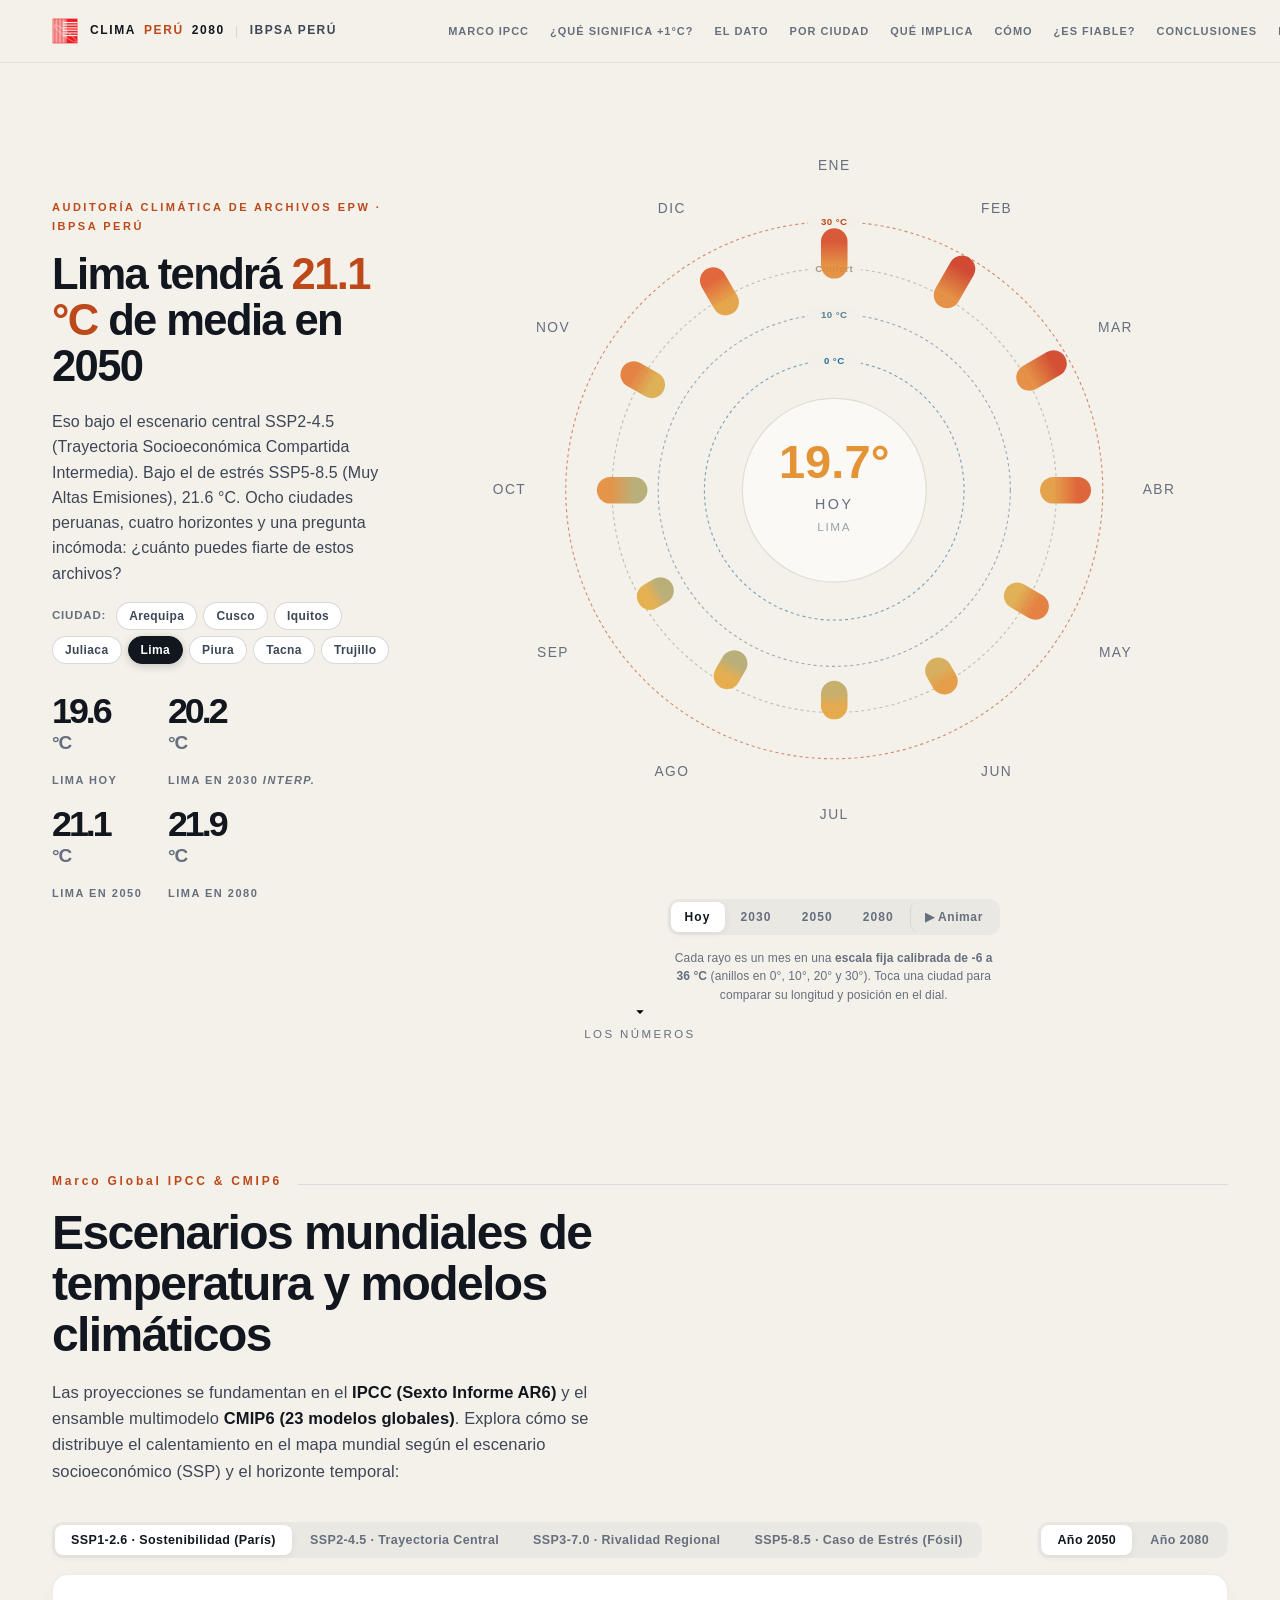
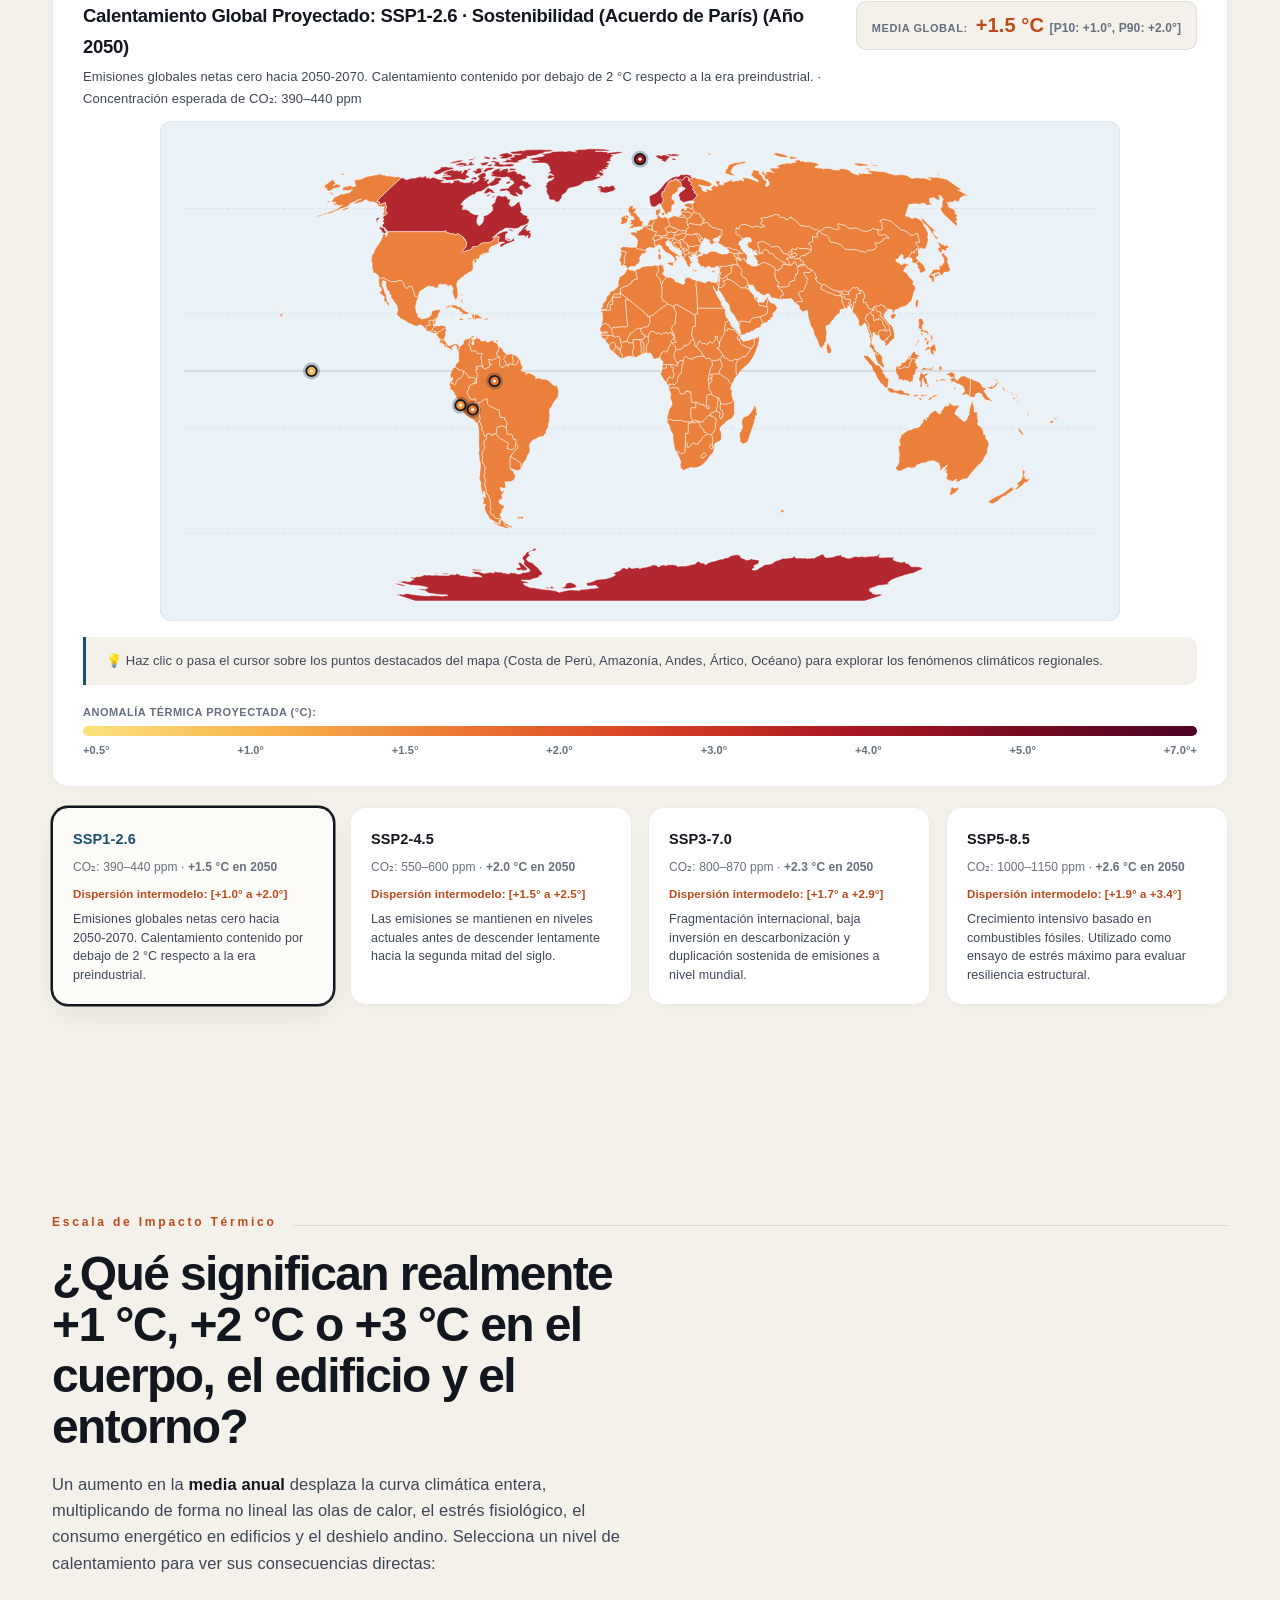
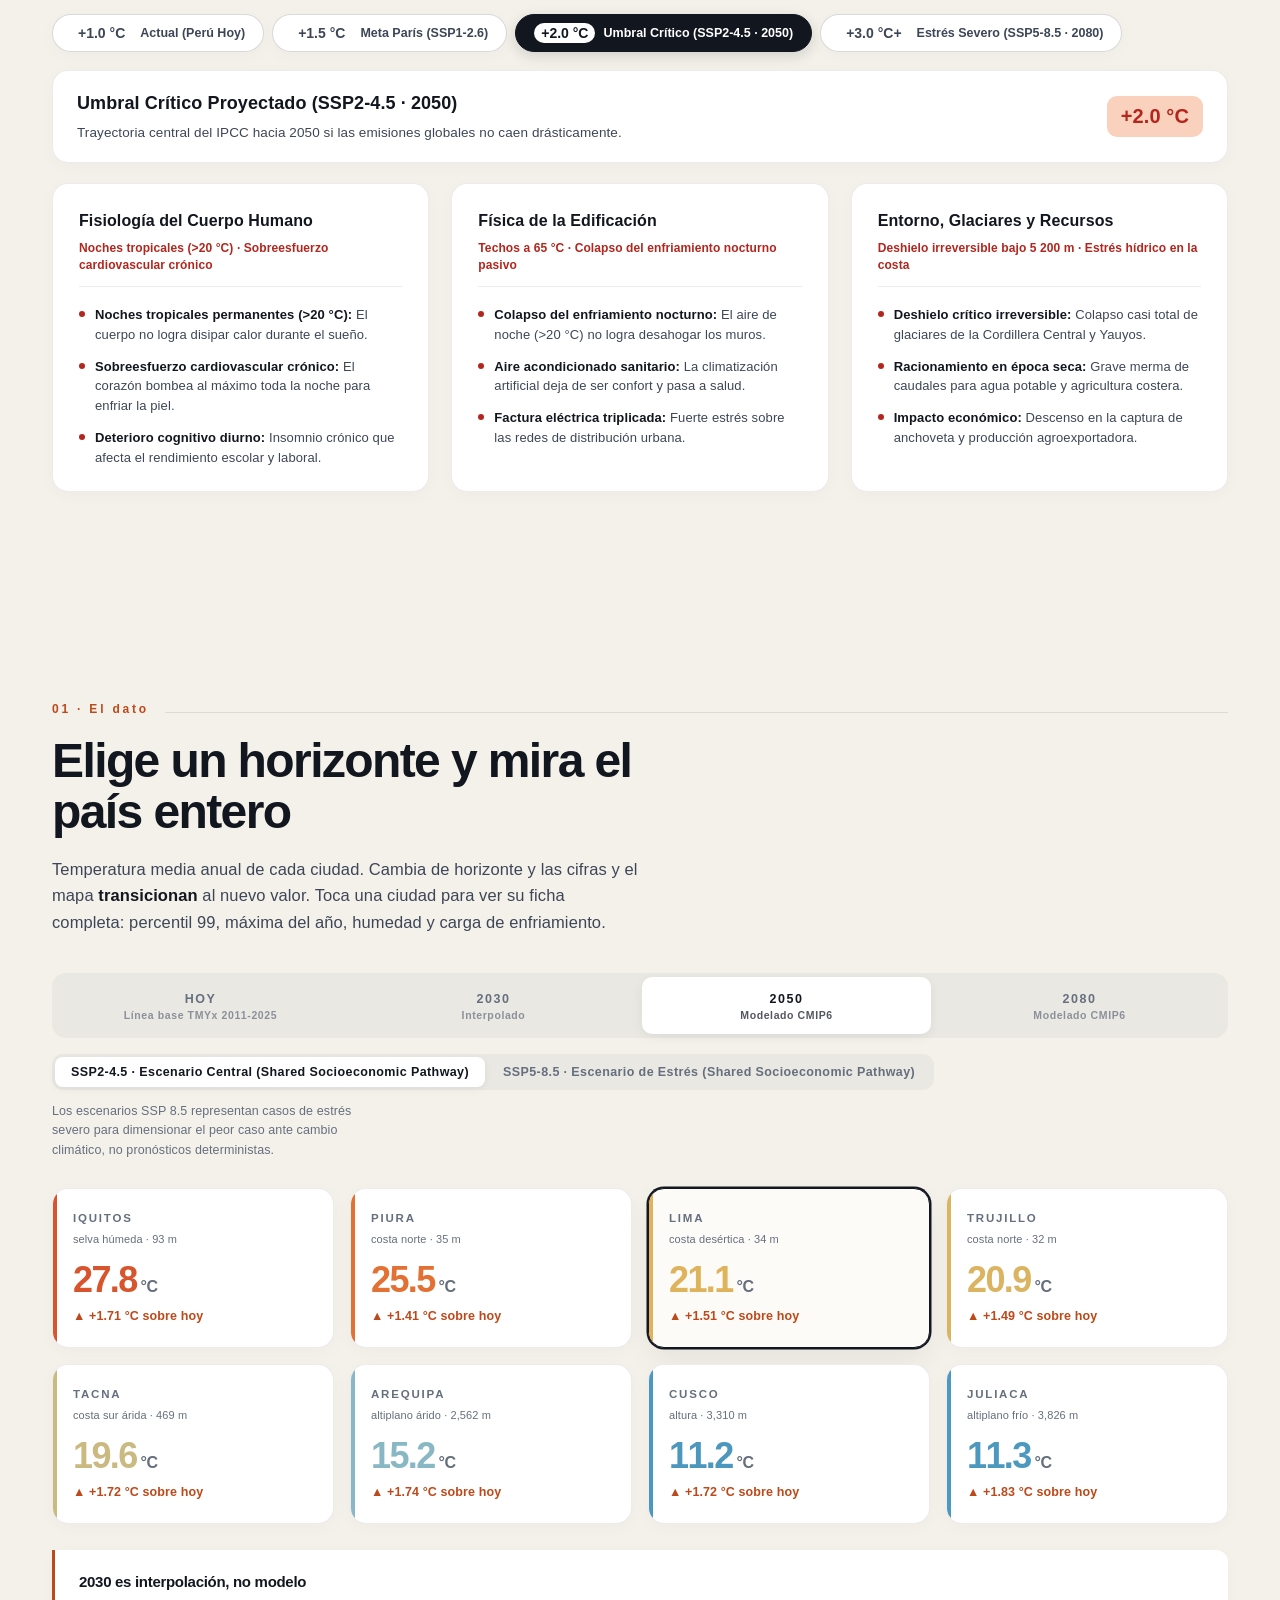
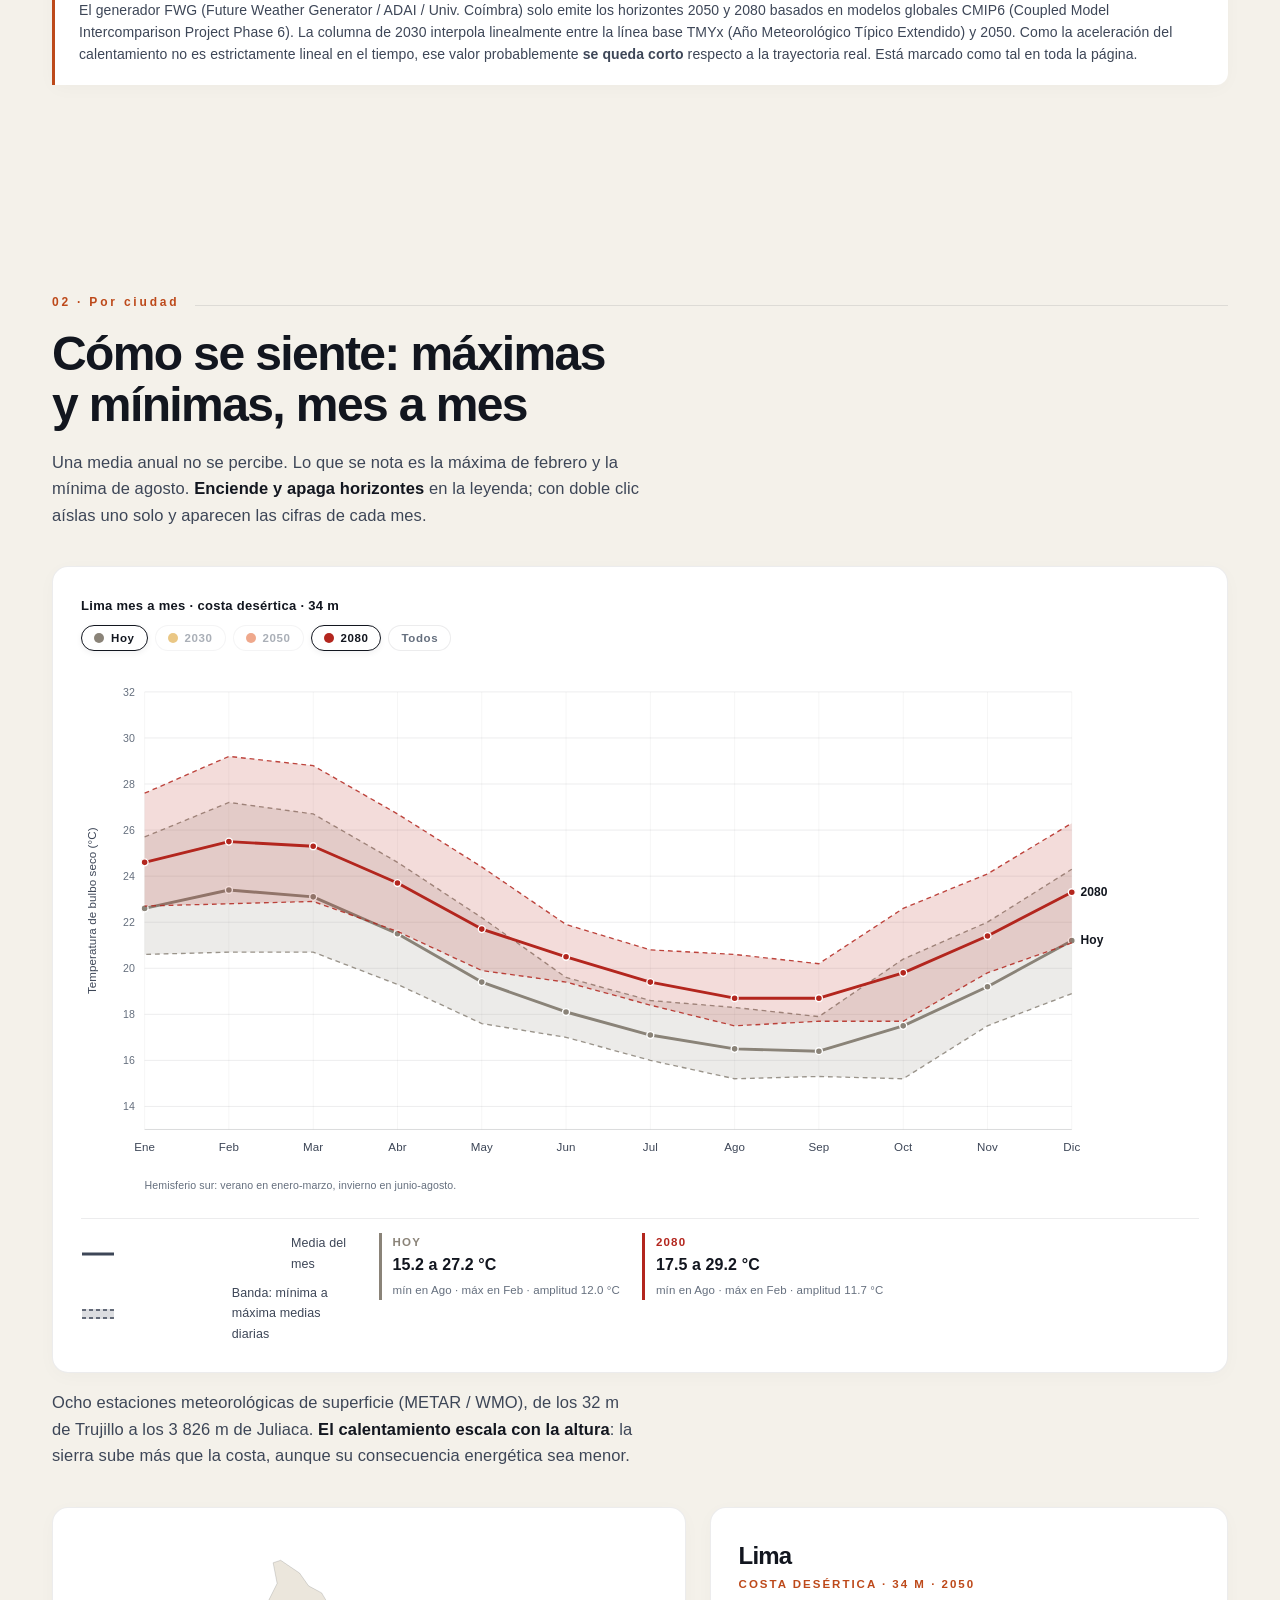
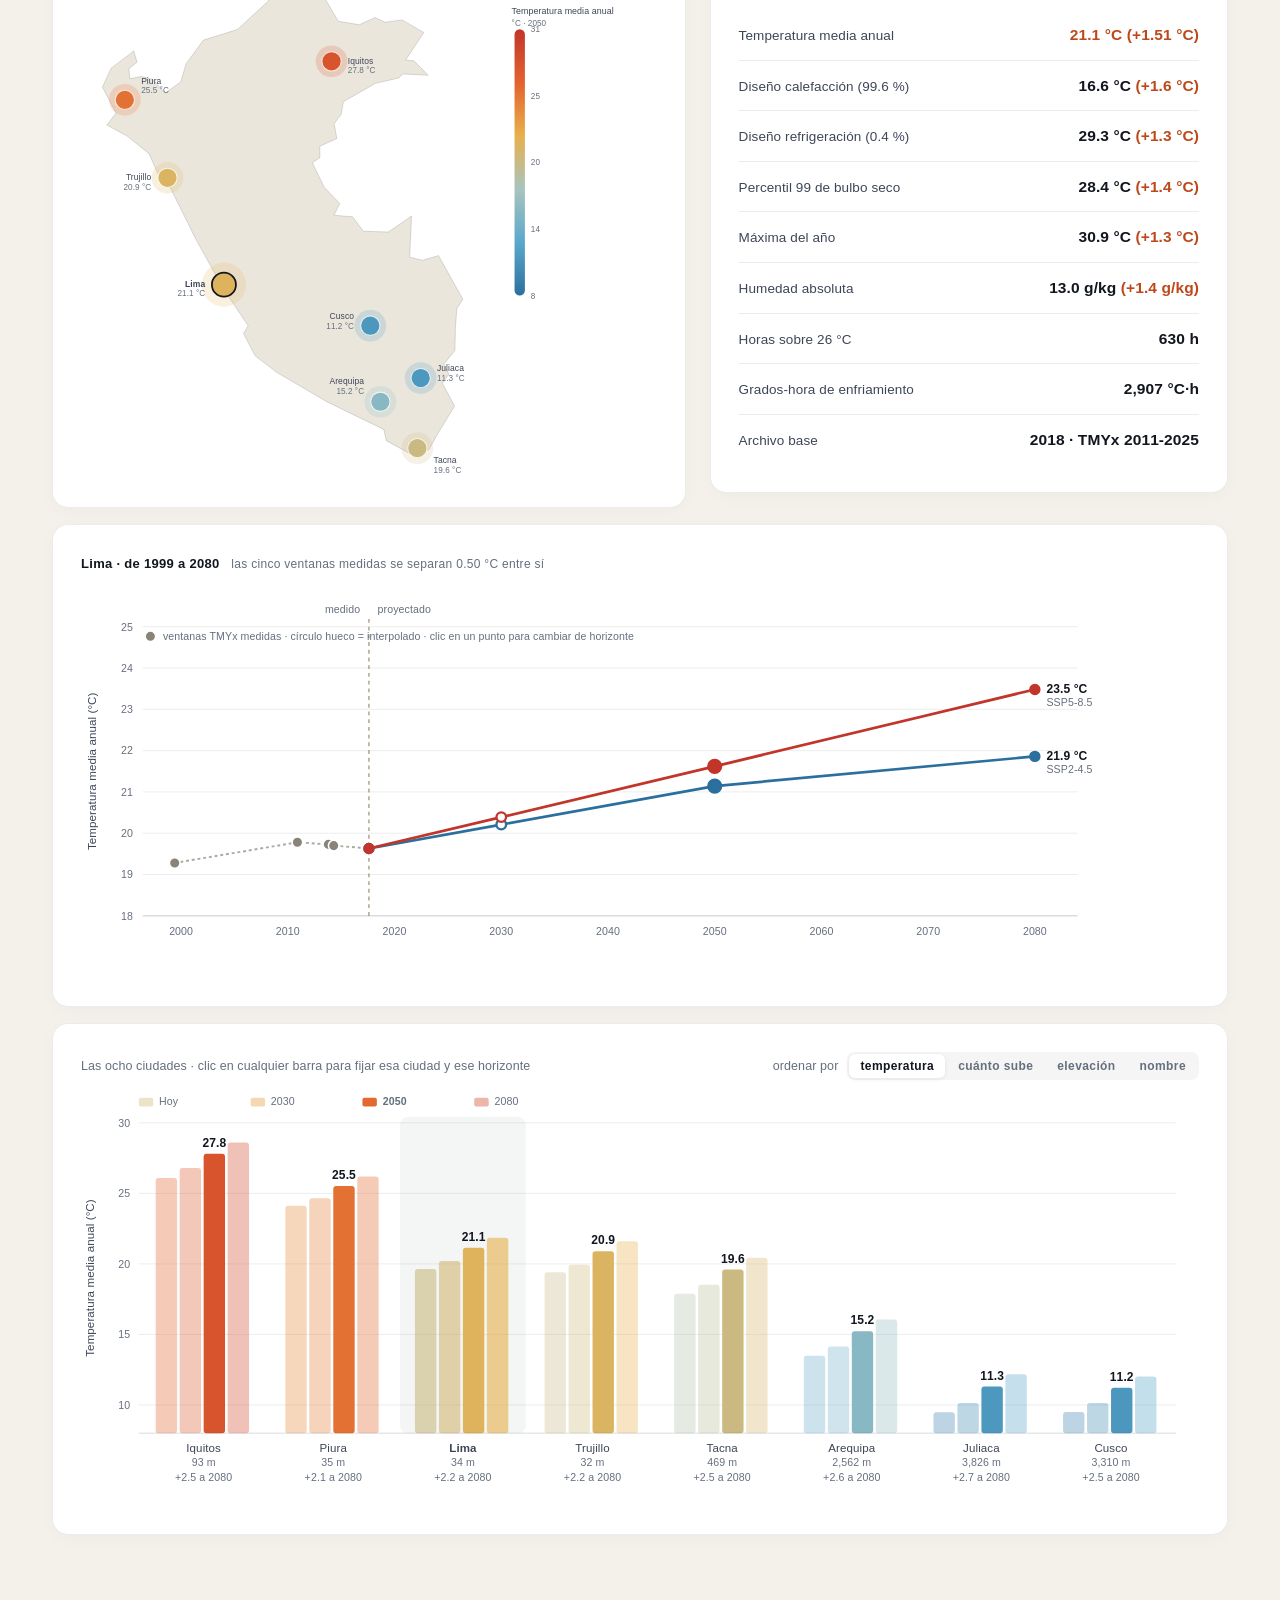
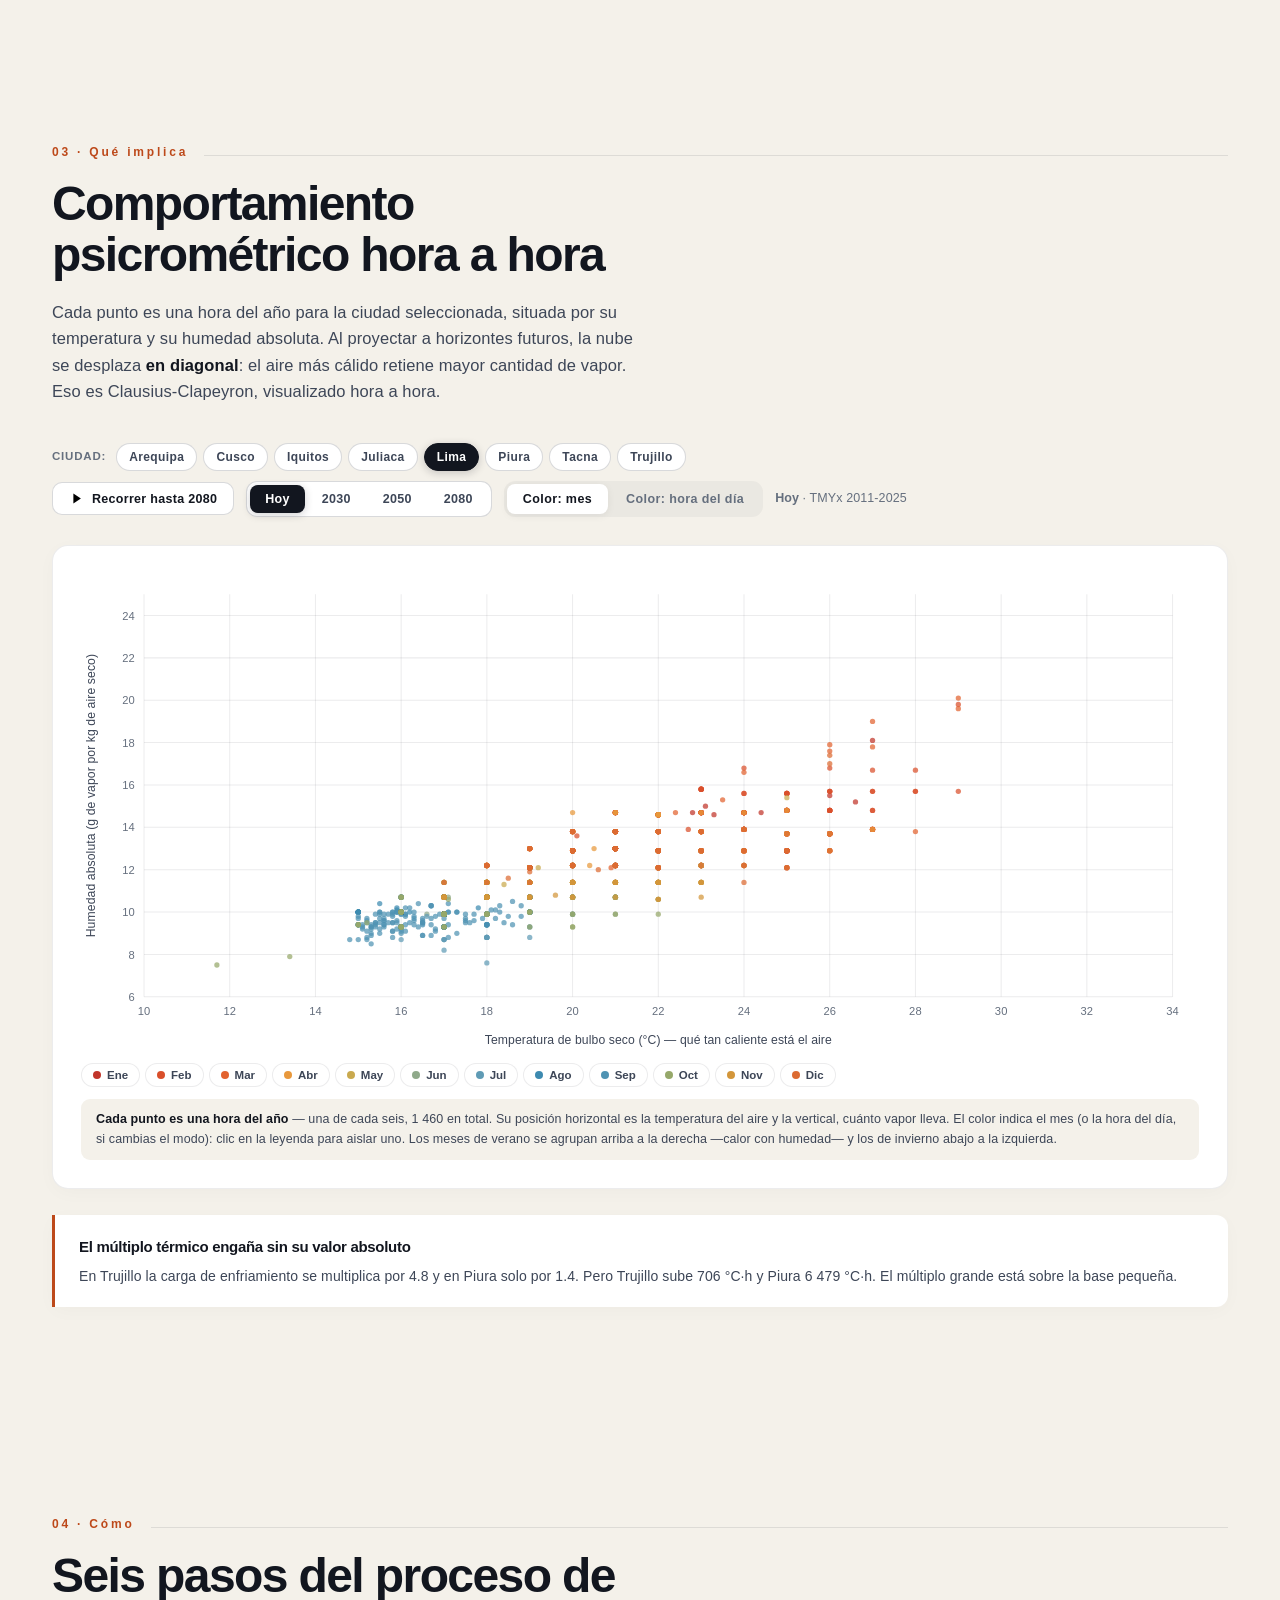
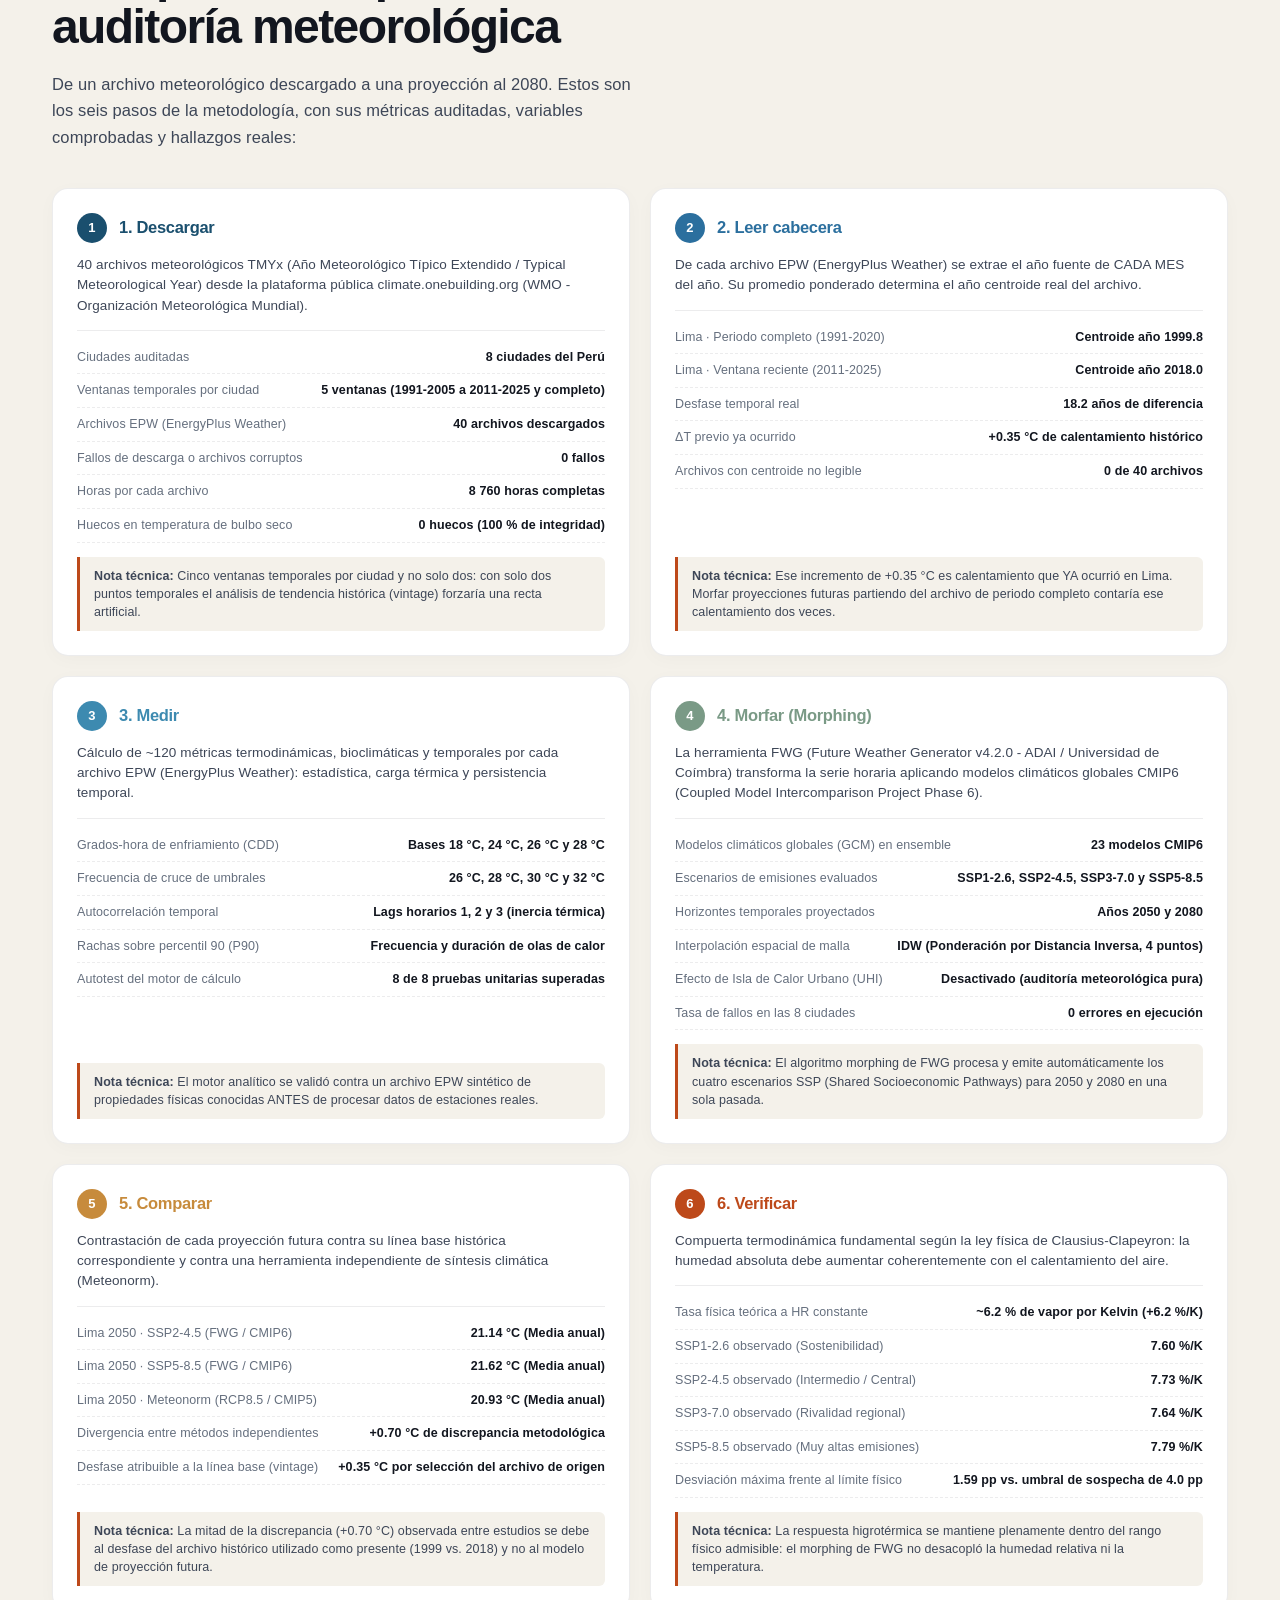
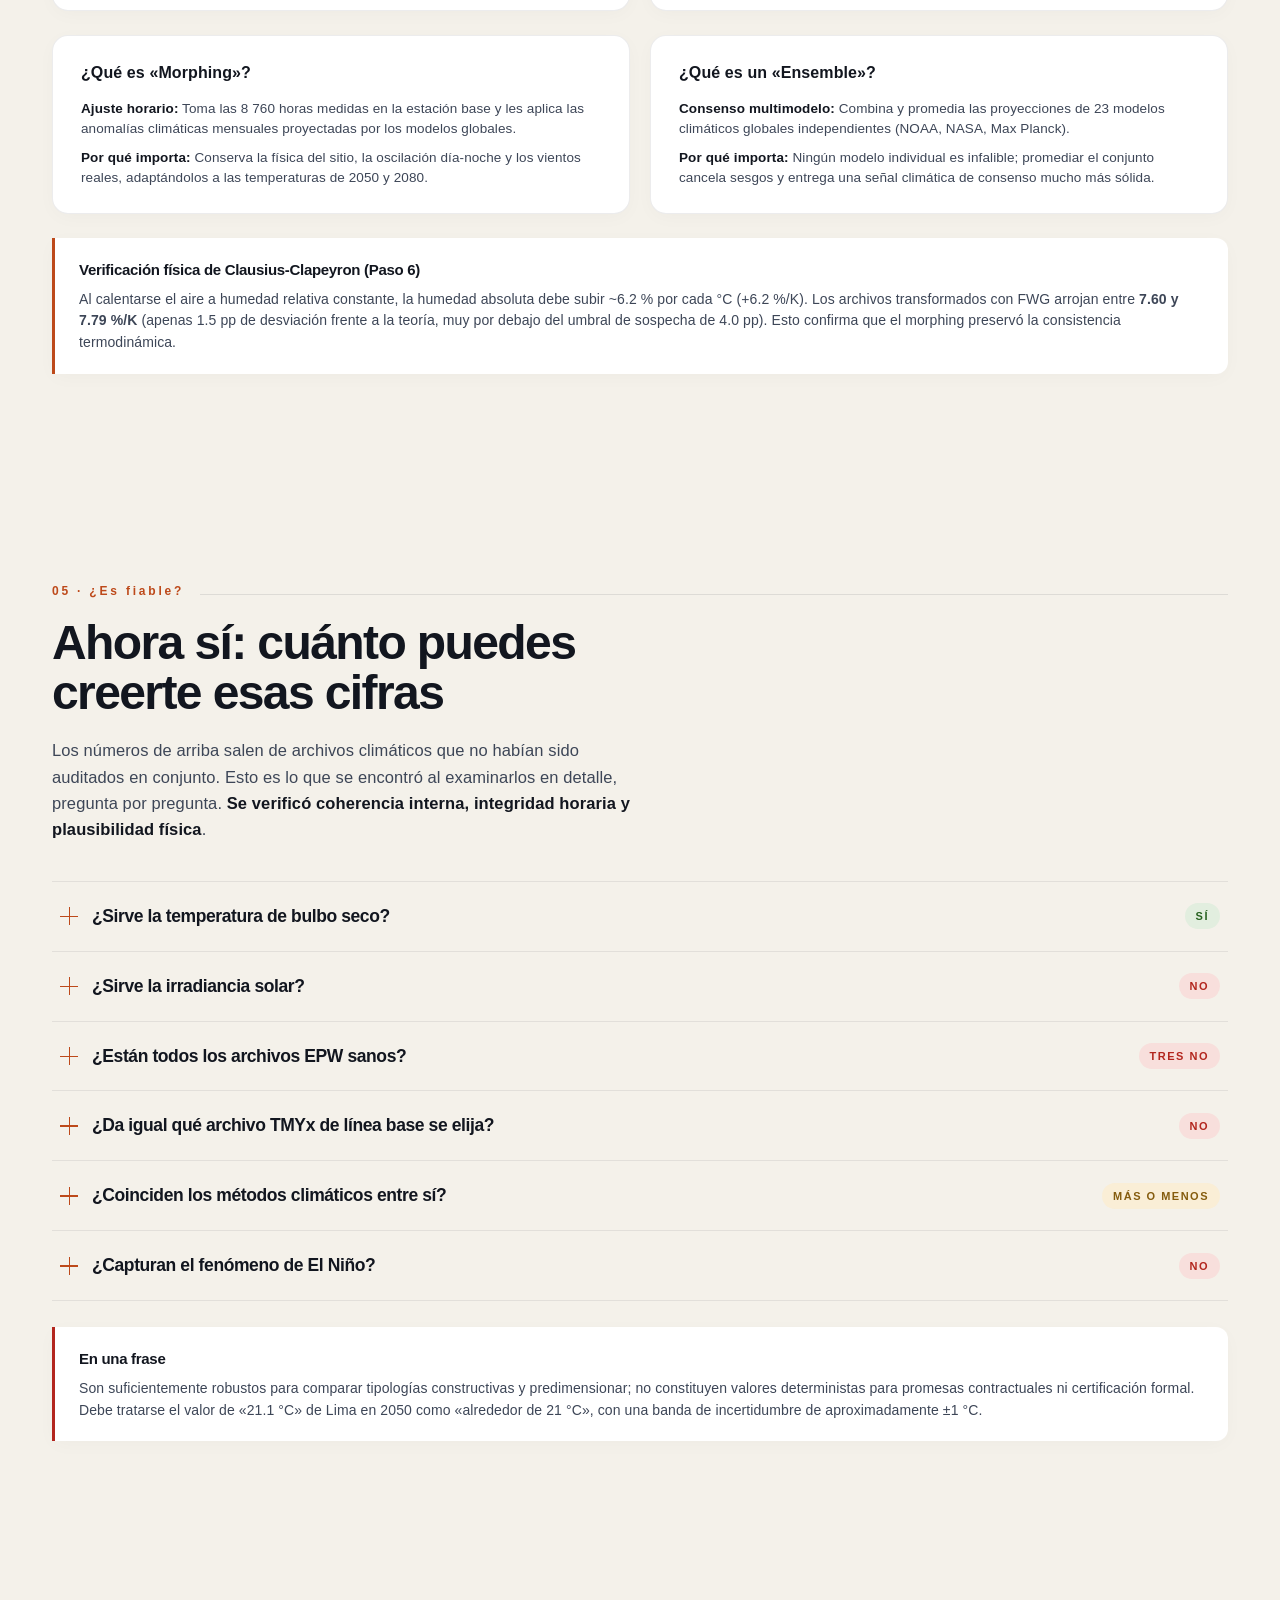
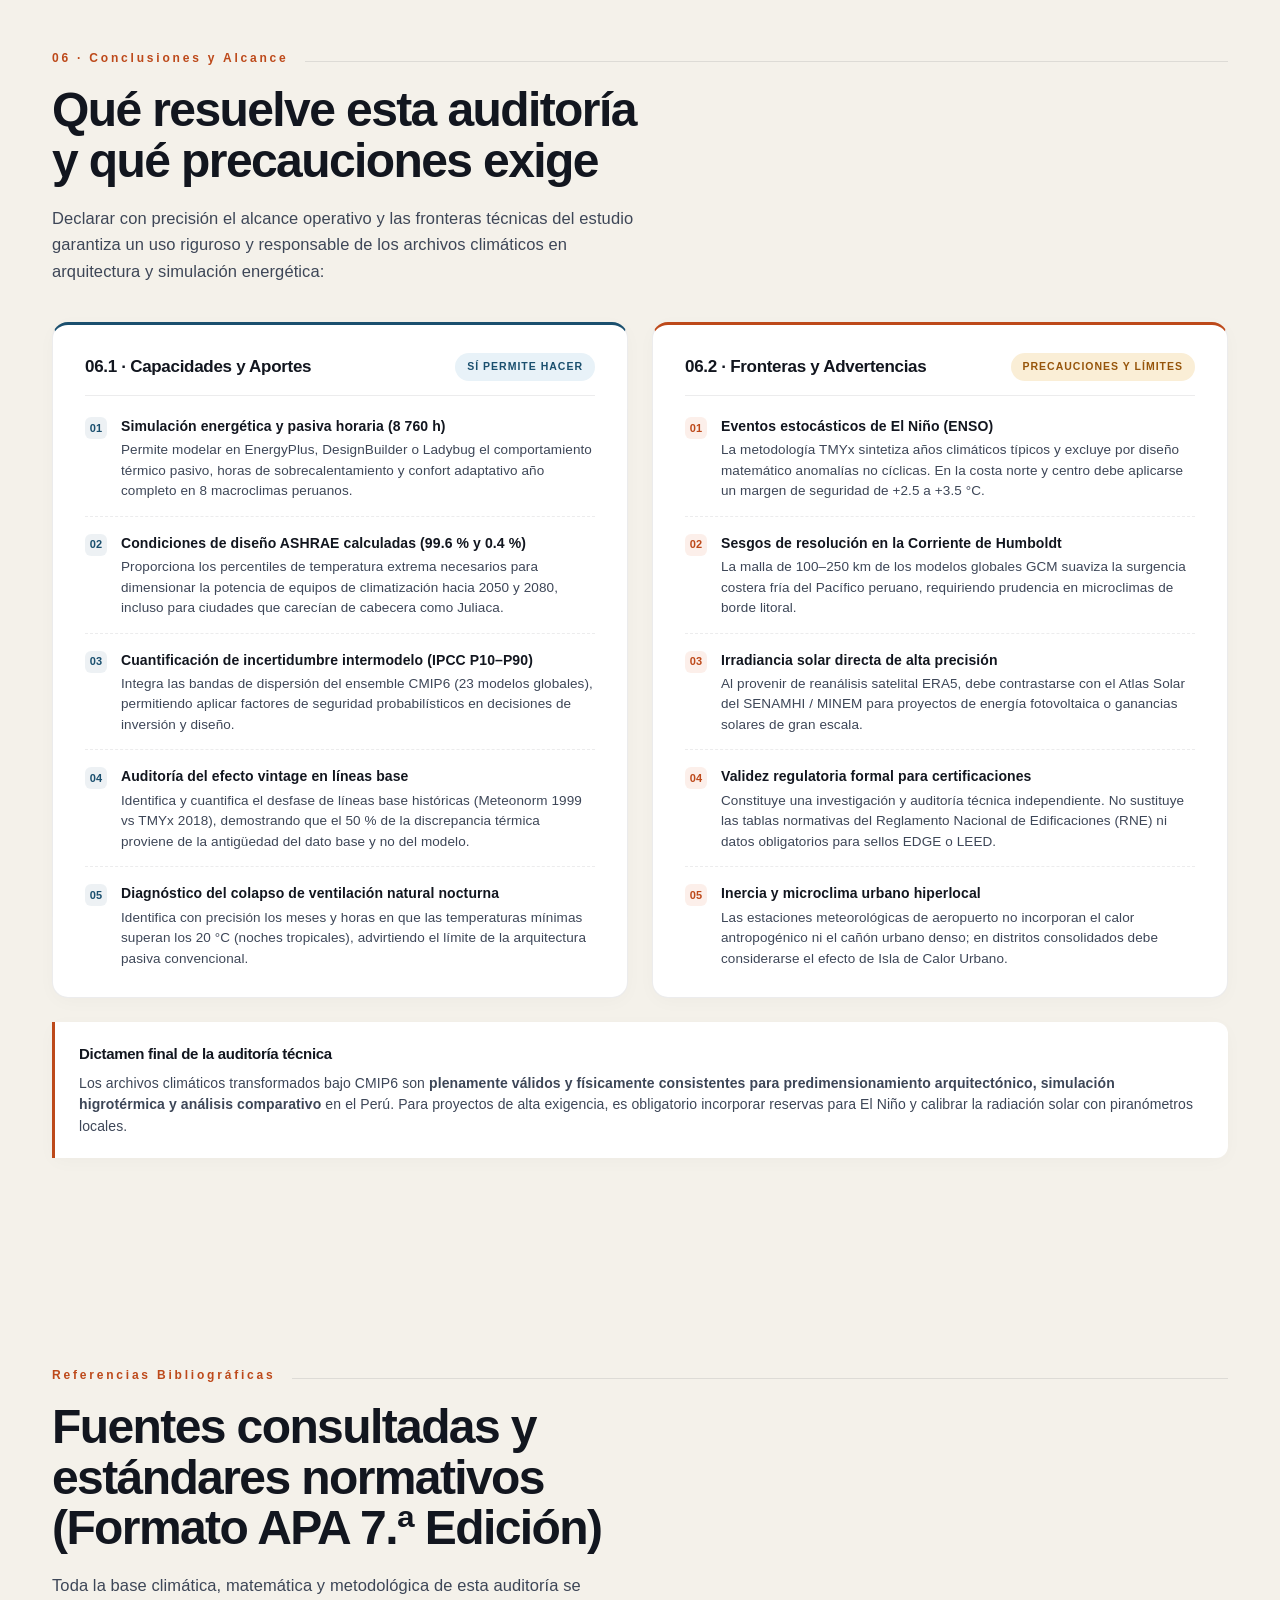
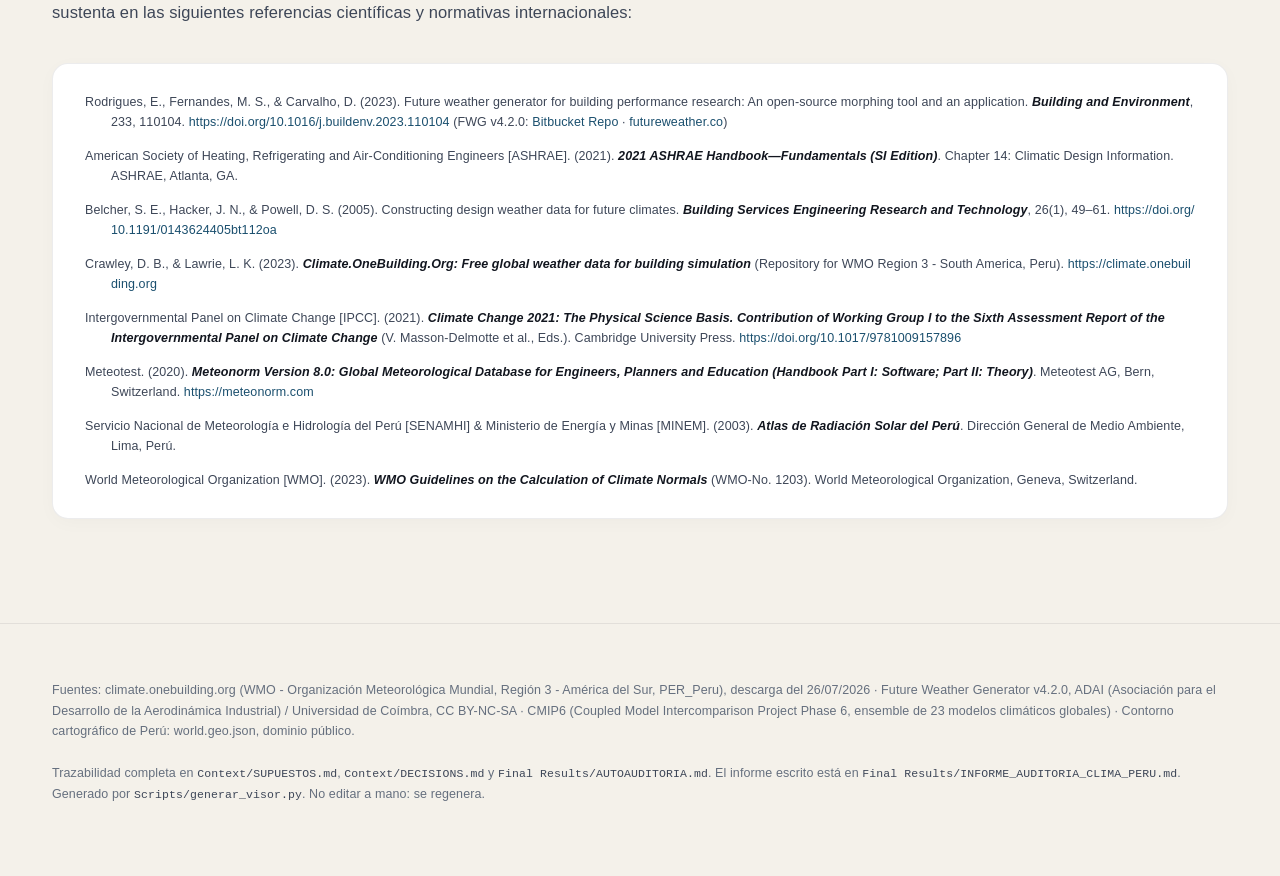
==== commit a6e4530f: "docs(citations): corregir enlaces oficiales de Future Weather Generator (DOI, Bitbucket y futureweat" ====
--- a/Final Results/02_OPTIMIZADO_ANTIGRAVITY/web/index.html
+++ b/Final Results/02_OPTIMIZADO_ANTIGRAVITY/web/index.html
@@ -833,7 +833,7 @@
   
   <div class="apaWrap">
     <ul class="apaLista">
-      <li class="apaItem">ADAI &amp; University of Coimbra. (2023). <em>Future Weather Generator (FWG) v4.2.0: Morphing EPW weather files using CMIP6 Global Climate Models</em>. Associação para o Desenvolvimento da Aerodinâmica Industrial, Portugal. <a href="https://futureweathergenerator.com" target="_blank" rel="noopener">https://futureweathergenerator.com</a></li>
+      <li class="apaItem">Rodrigues, E., Fernandes, M. S., &amp; Carvalho, D. (2023). Future weather generator for building performance research: An open-source morphing tool and an application. <em>Building and Environment</em>, 233, 110104. <a href="https://doi.org/10.1016/j.buildenv.2023.110104" target="_blank" rel="noopener">https://doi.org/10.1016/j.buildenv.2023.110104</a> (FWG v4.2.0: <a href="https://bitbucket.org/cling-project/futureweathergenerator" target="_blank" rel="noopener">Bitbucket Repo</a> · <a href="https://futureweather.co" target="_blank" rel="noopener">futureweather.co</a>)</li>
       <li class="apaItem">American Society of Heating, Refrigerating and Air-Conditioning Engineers [ASHRAE]. (2021). <em>2021 ASHRAE Handbook—Fundamentals (SI Edition)</em>. Chapter 14: Climatic Design Information. ASHRAE, Atlanta, GA.</li>
       <li class="apaItem">Belcher, S. E., Hacker, J. N., &amp; Powell, D. S. (2005). Constructing design weather data for future climates. <em>Building Services Engineering Research and Technology</em>, 26(1), 49–61. <a href="https://doi.org/10.1191/0143624405bt112oa" target="_blank" rel="noopener">https://doi.org/10.1191/0143624405bt112oa</a></li>
       <li class="apaItem">Crawley, D. B., &amp; Lawrie, L. K. (2023). <em>Climate.OneBuilding.Org: Free global weather data for building simulation</em> (Repository for WMO Region 3 - South America, Peru). <a href="https://climate.onebuilding.org" target="_blank" rel="noopener">https://climate.onebuilding.org</a></li>
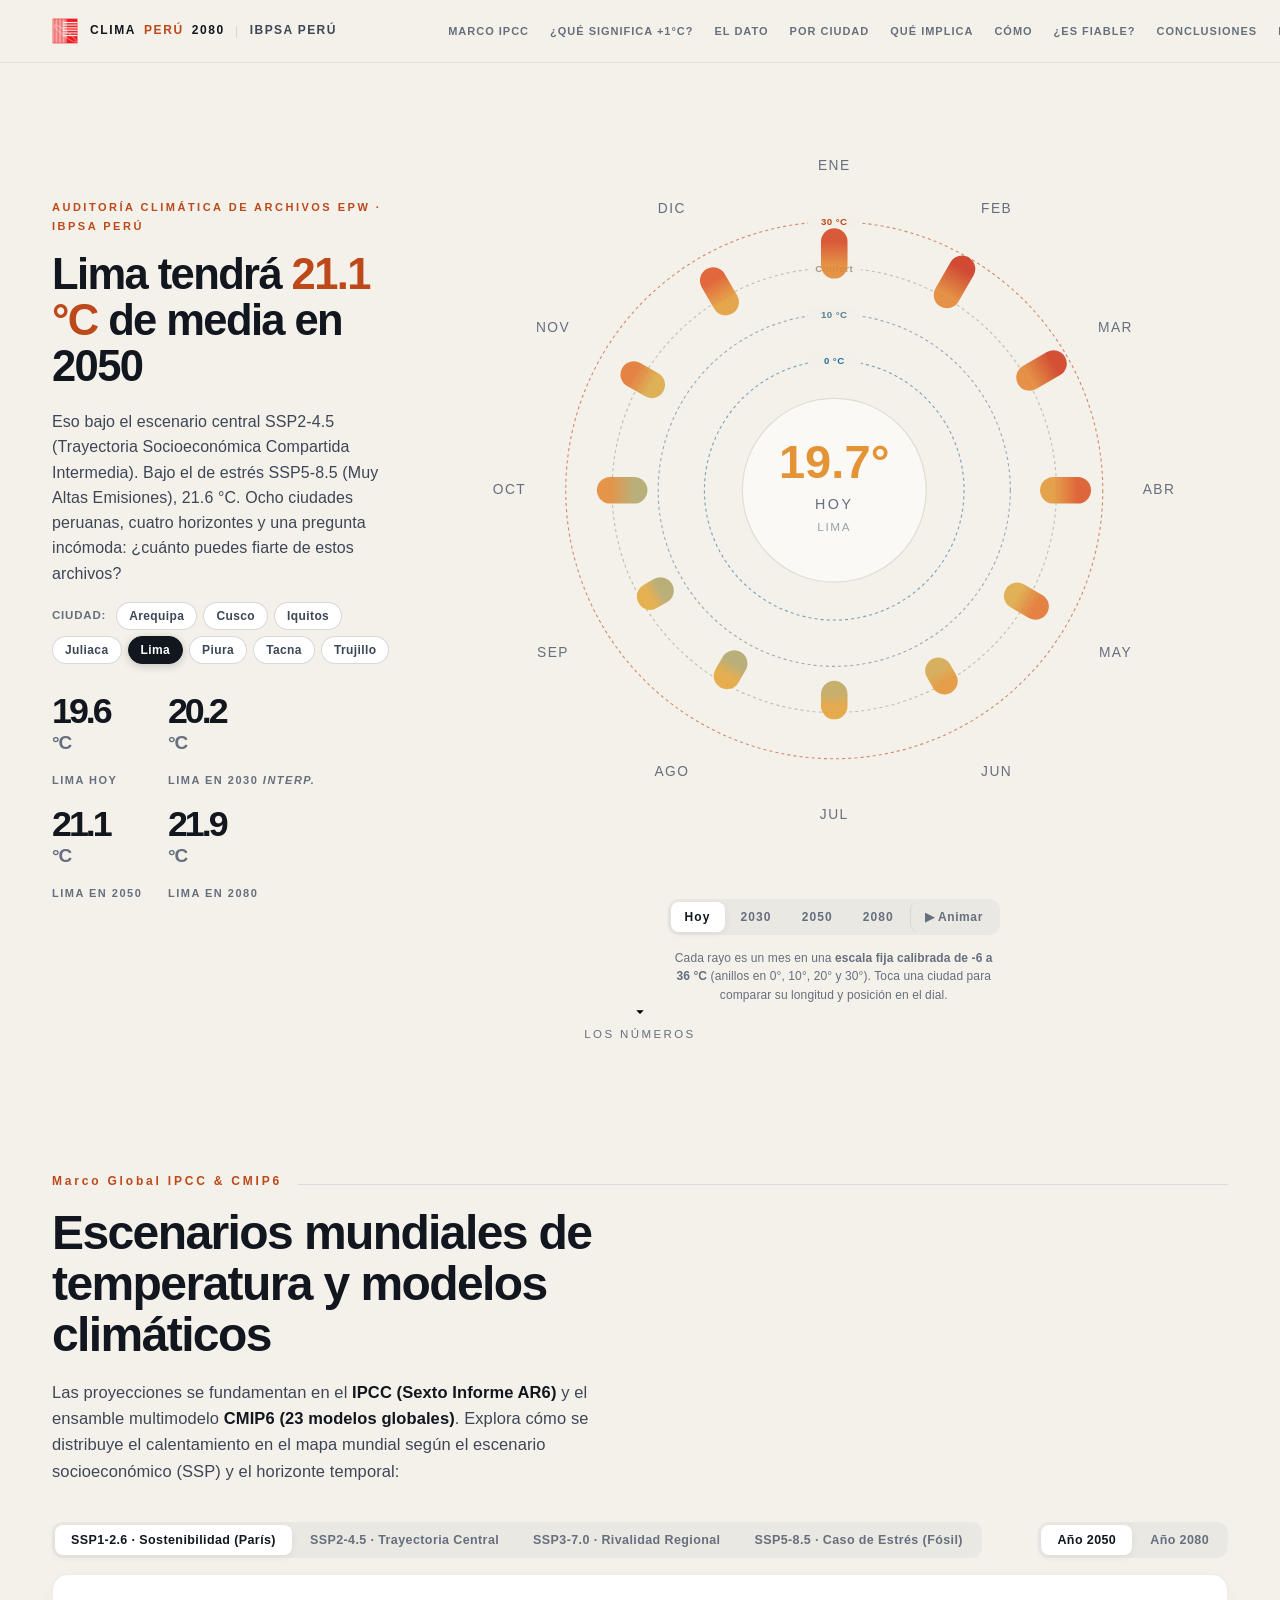
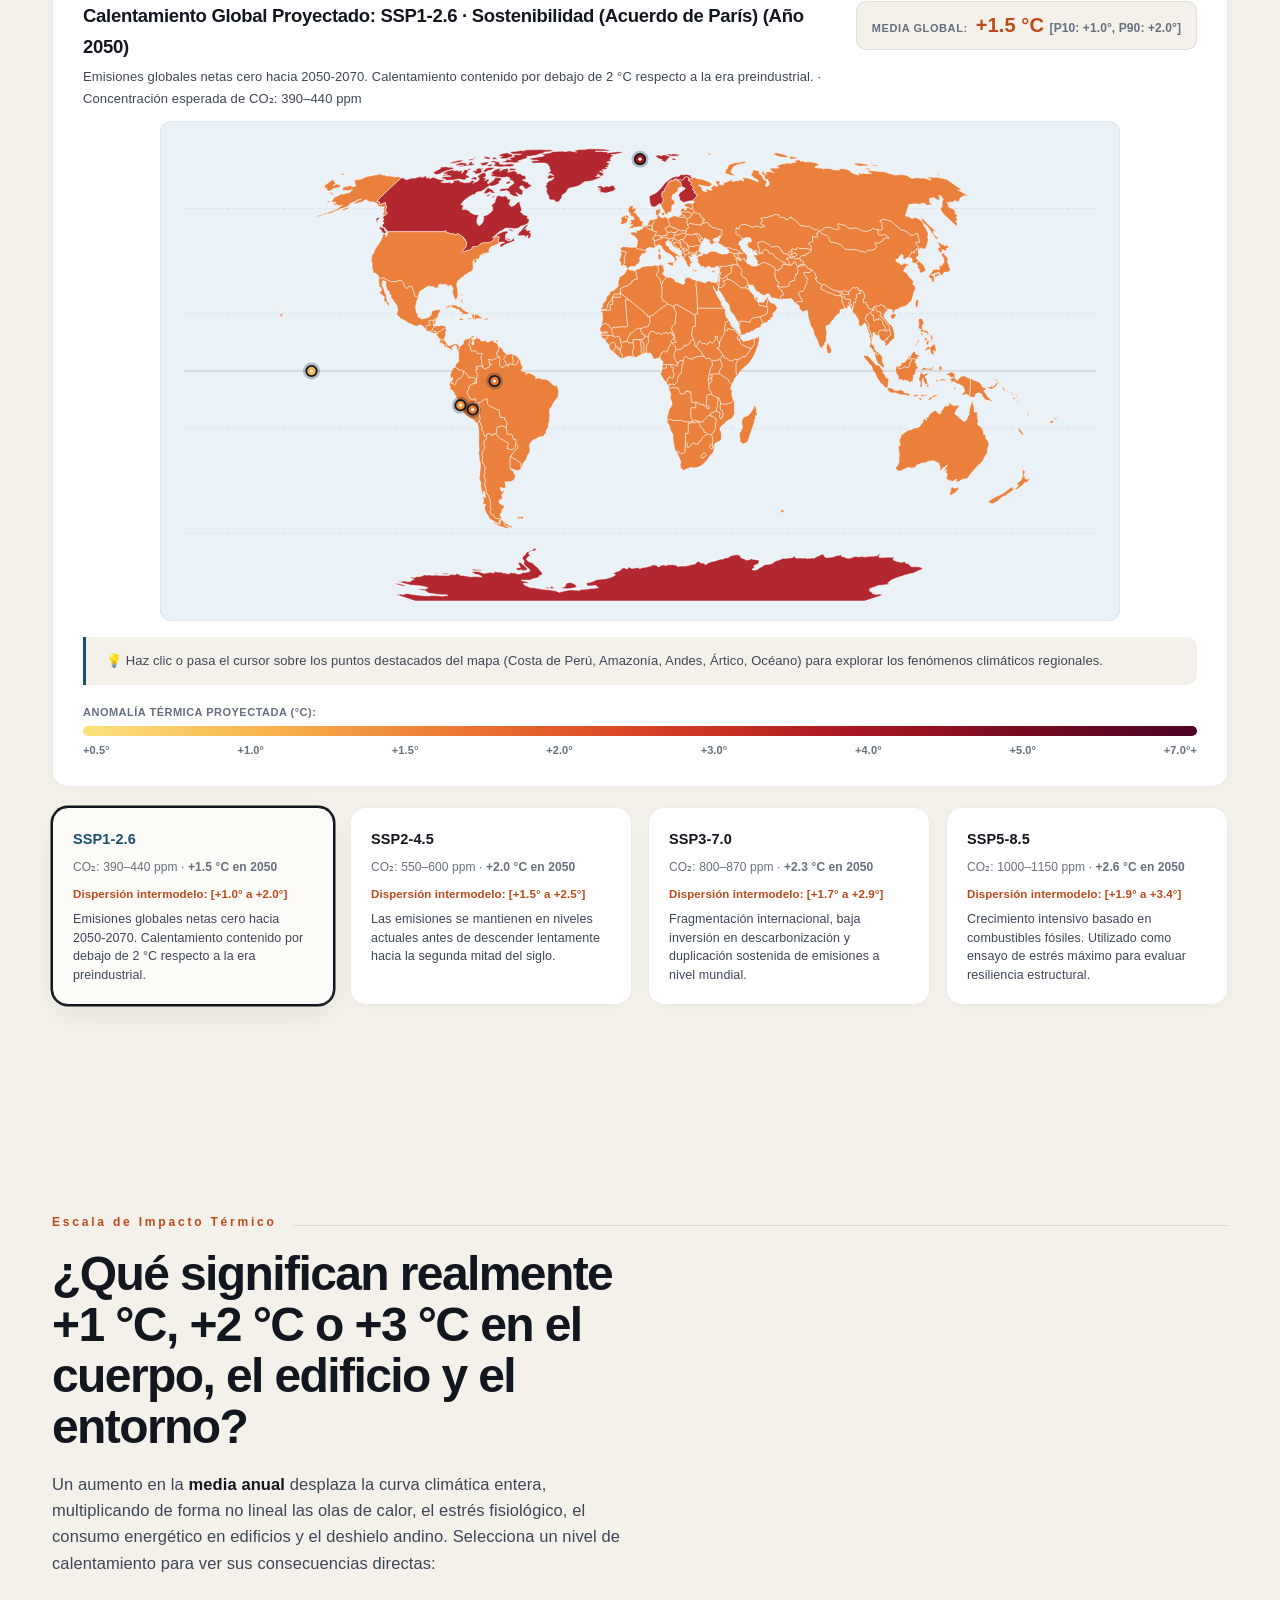
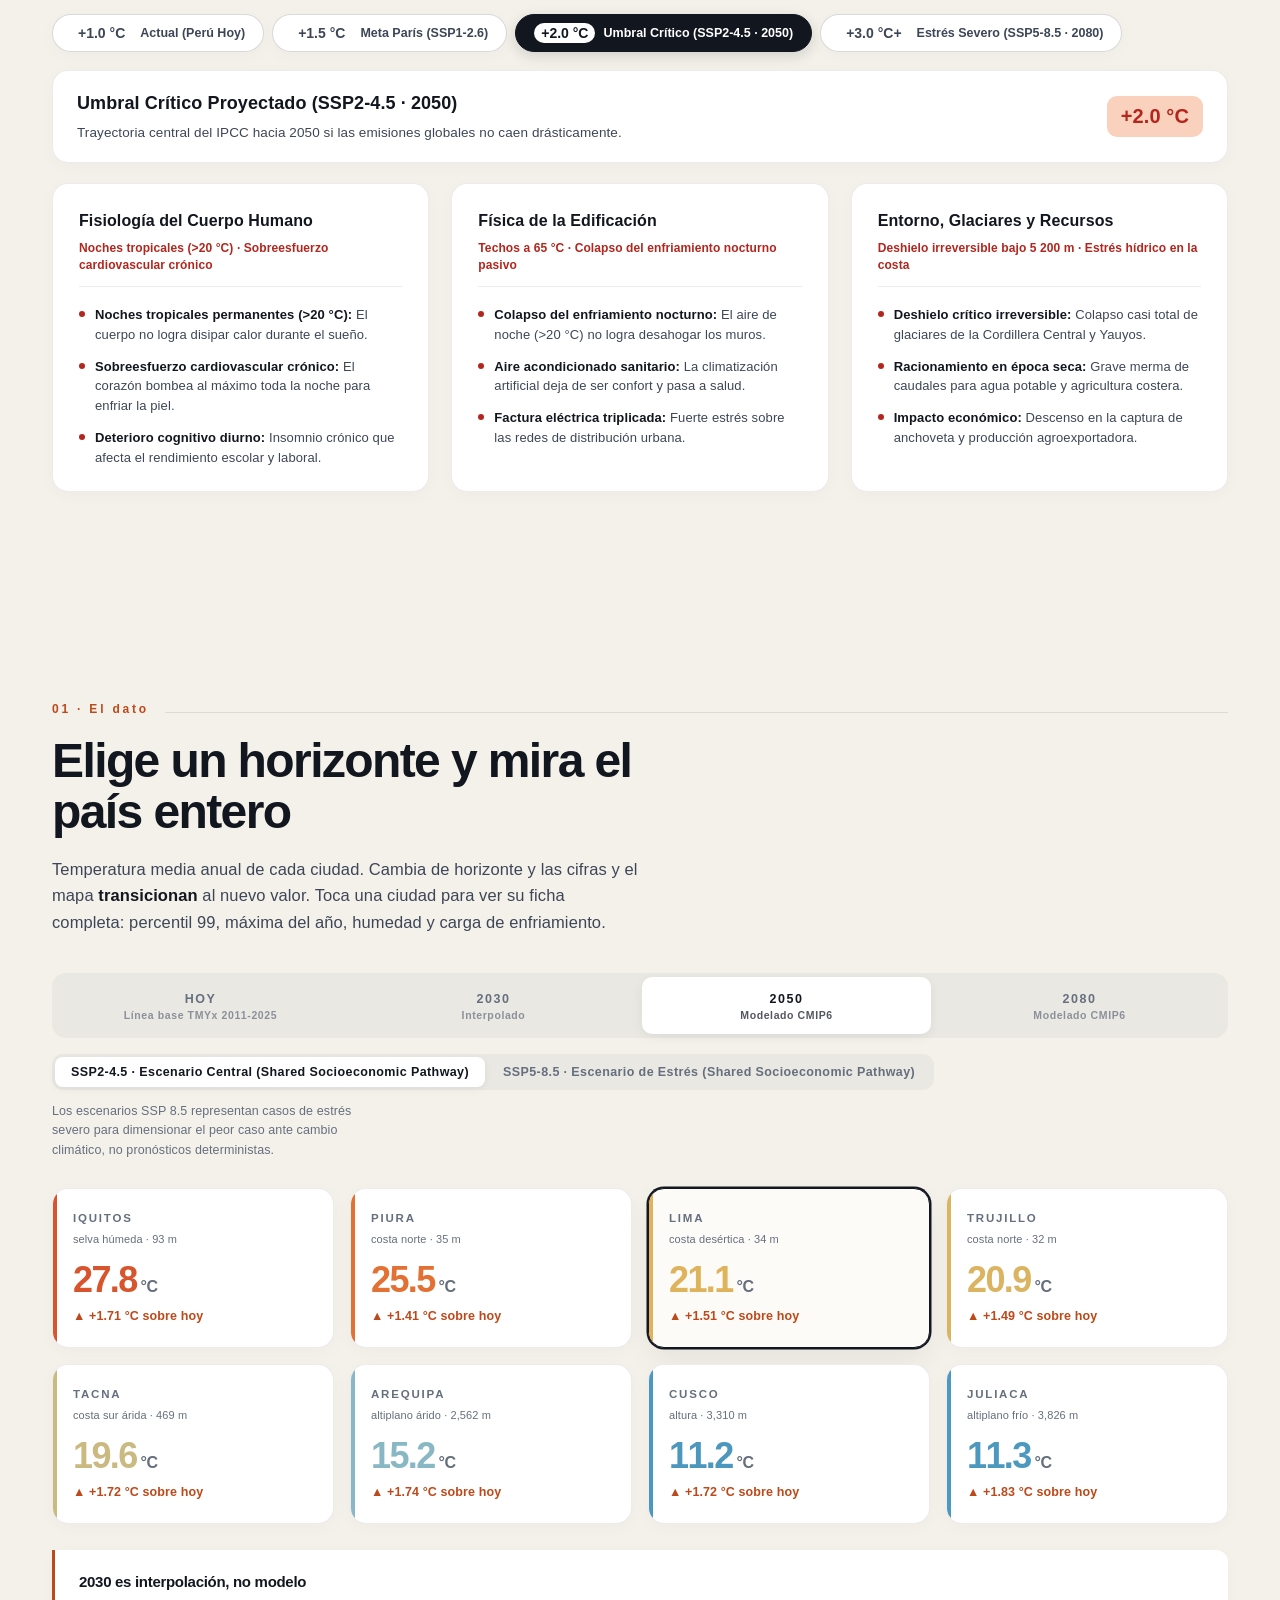
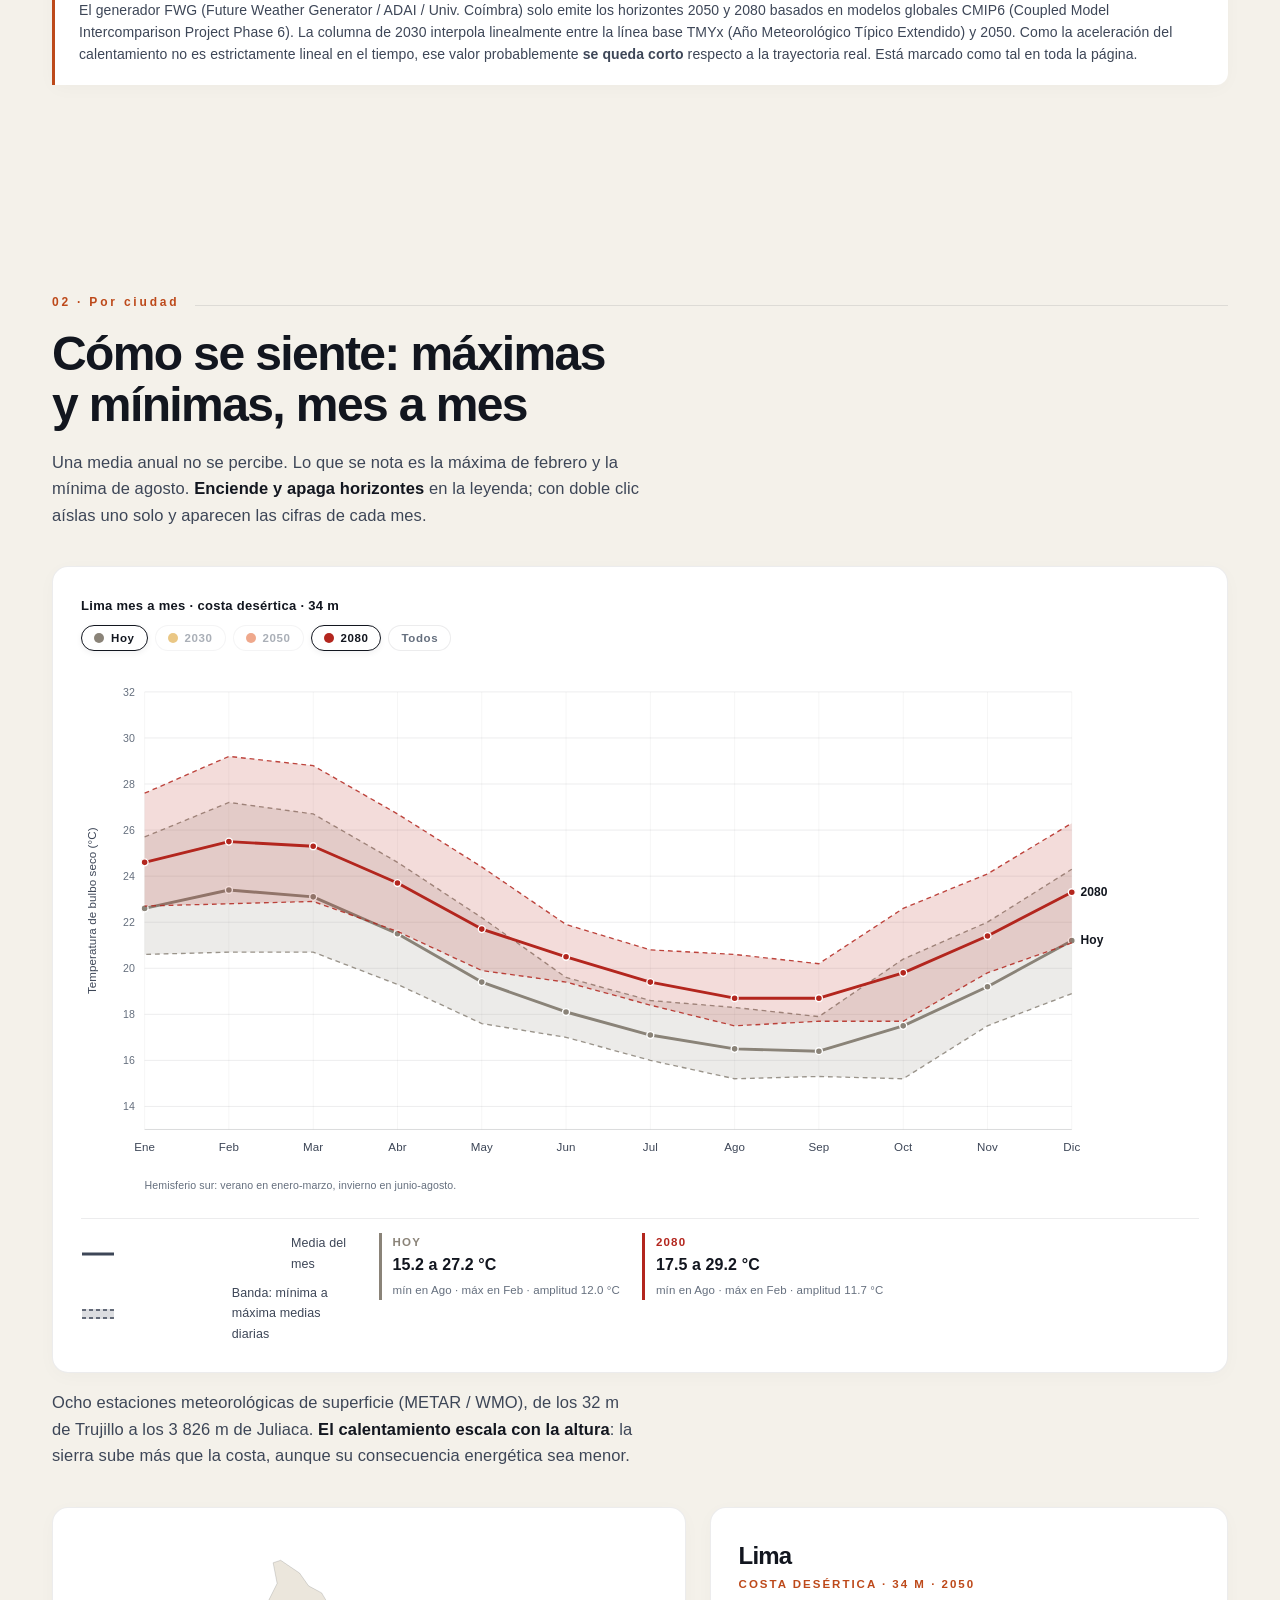
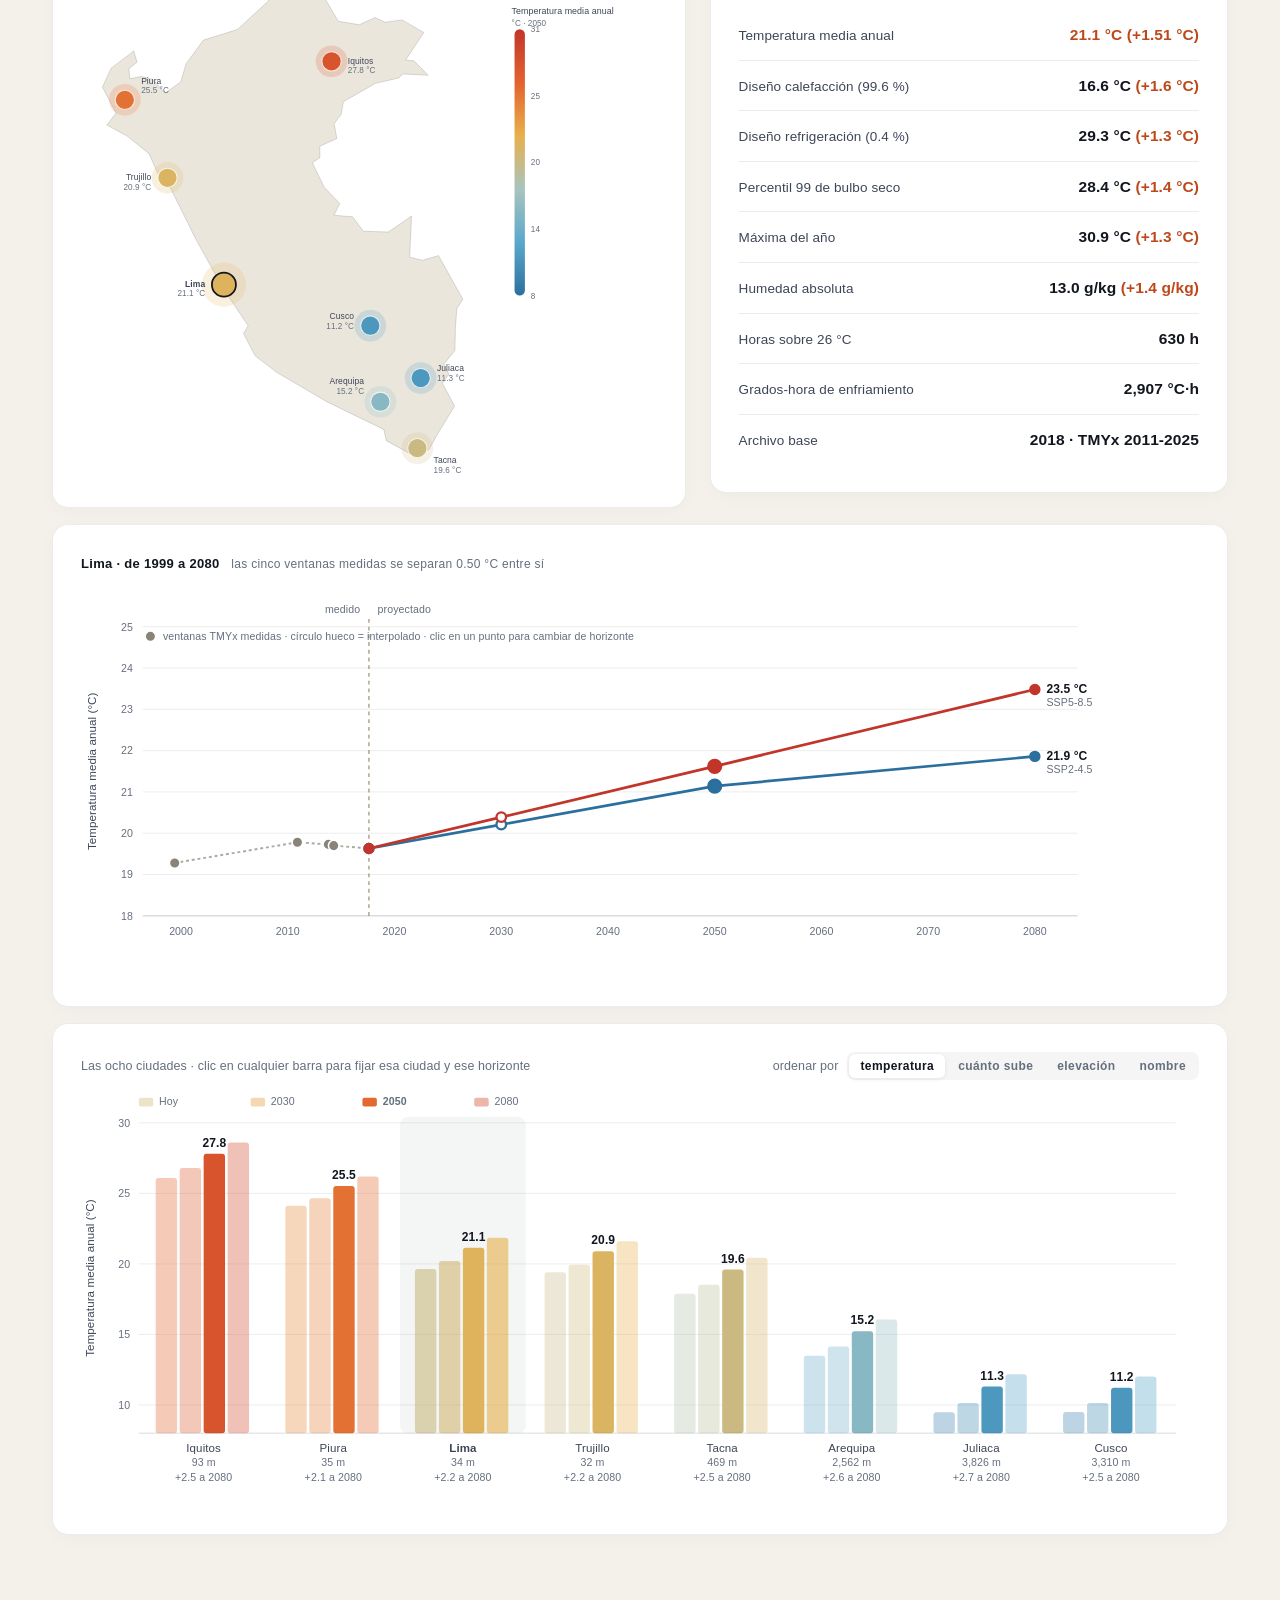
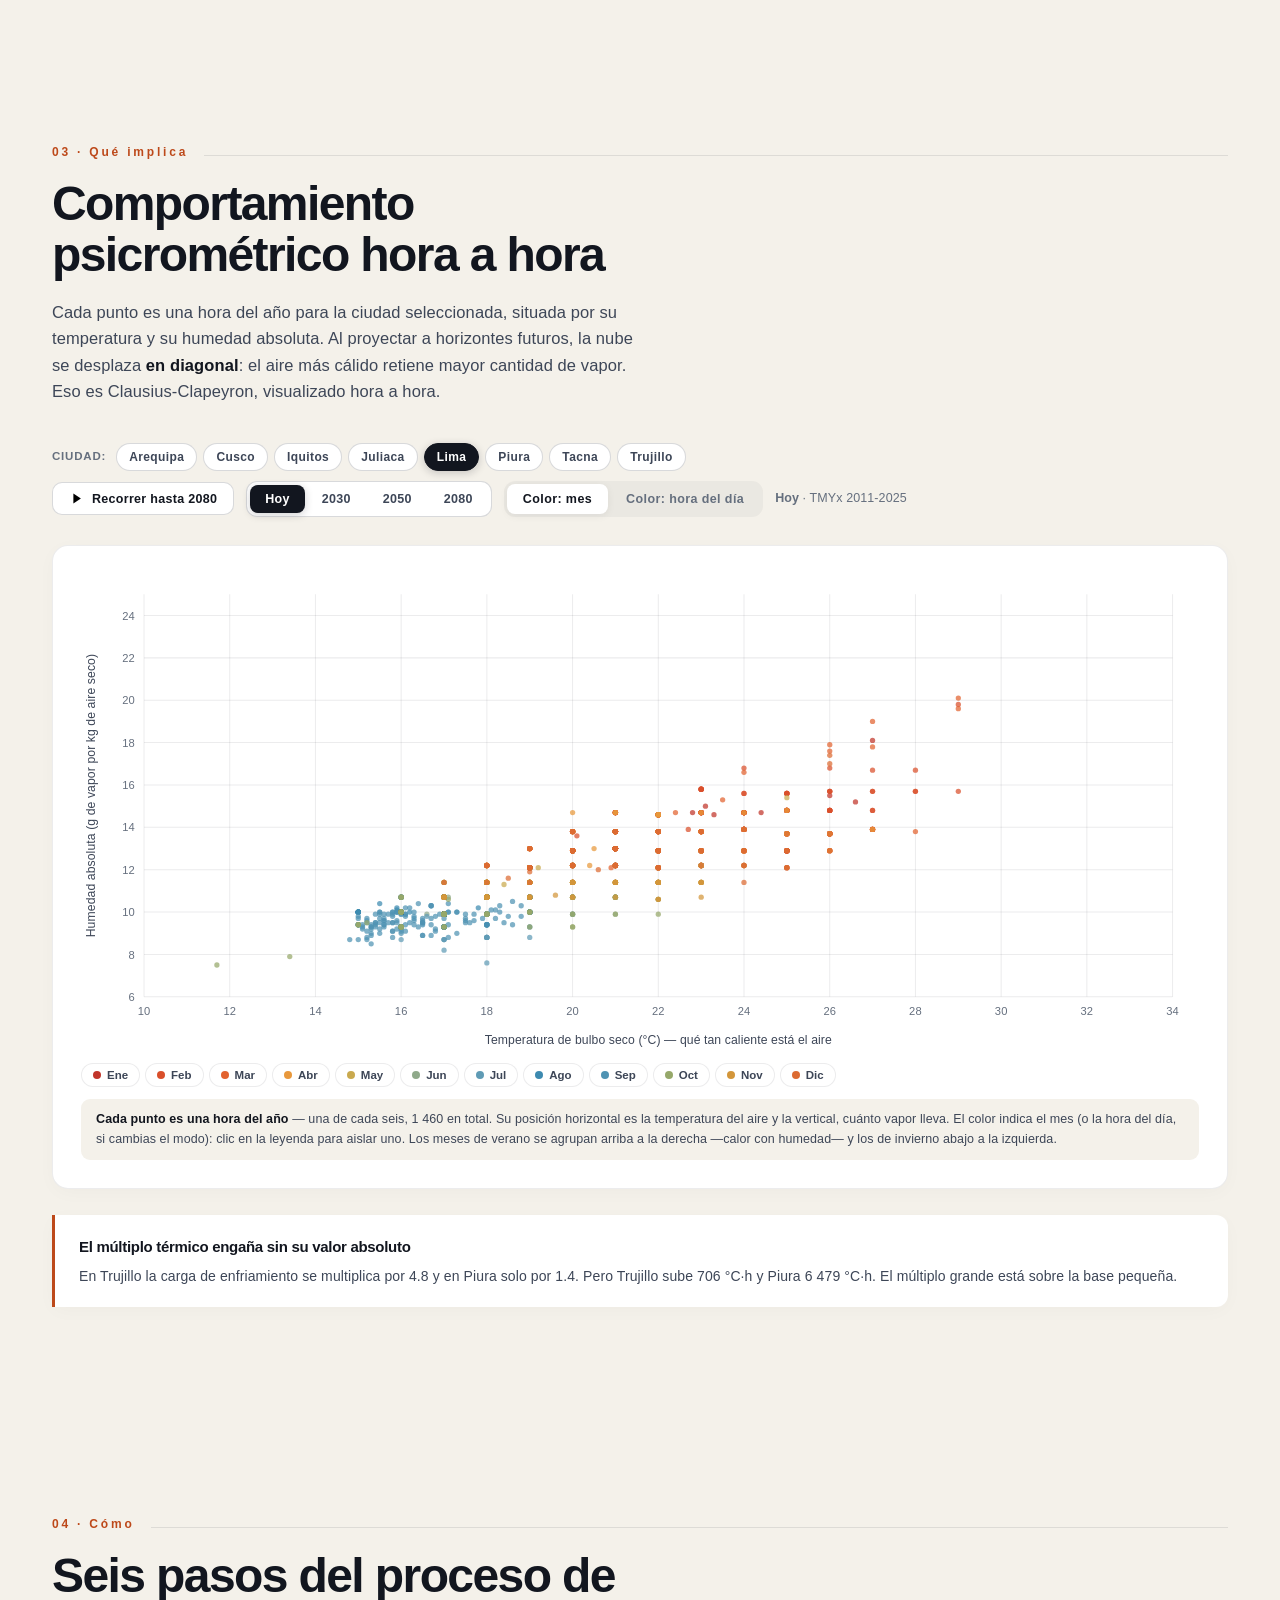
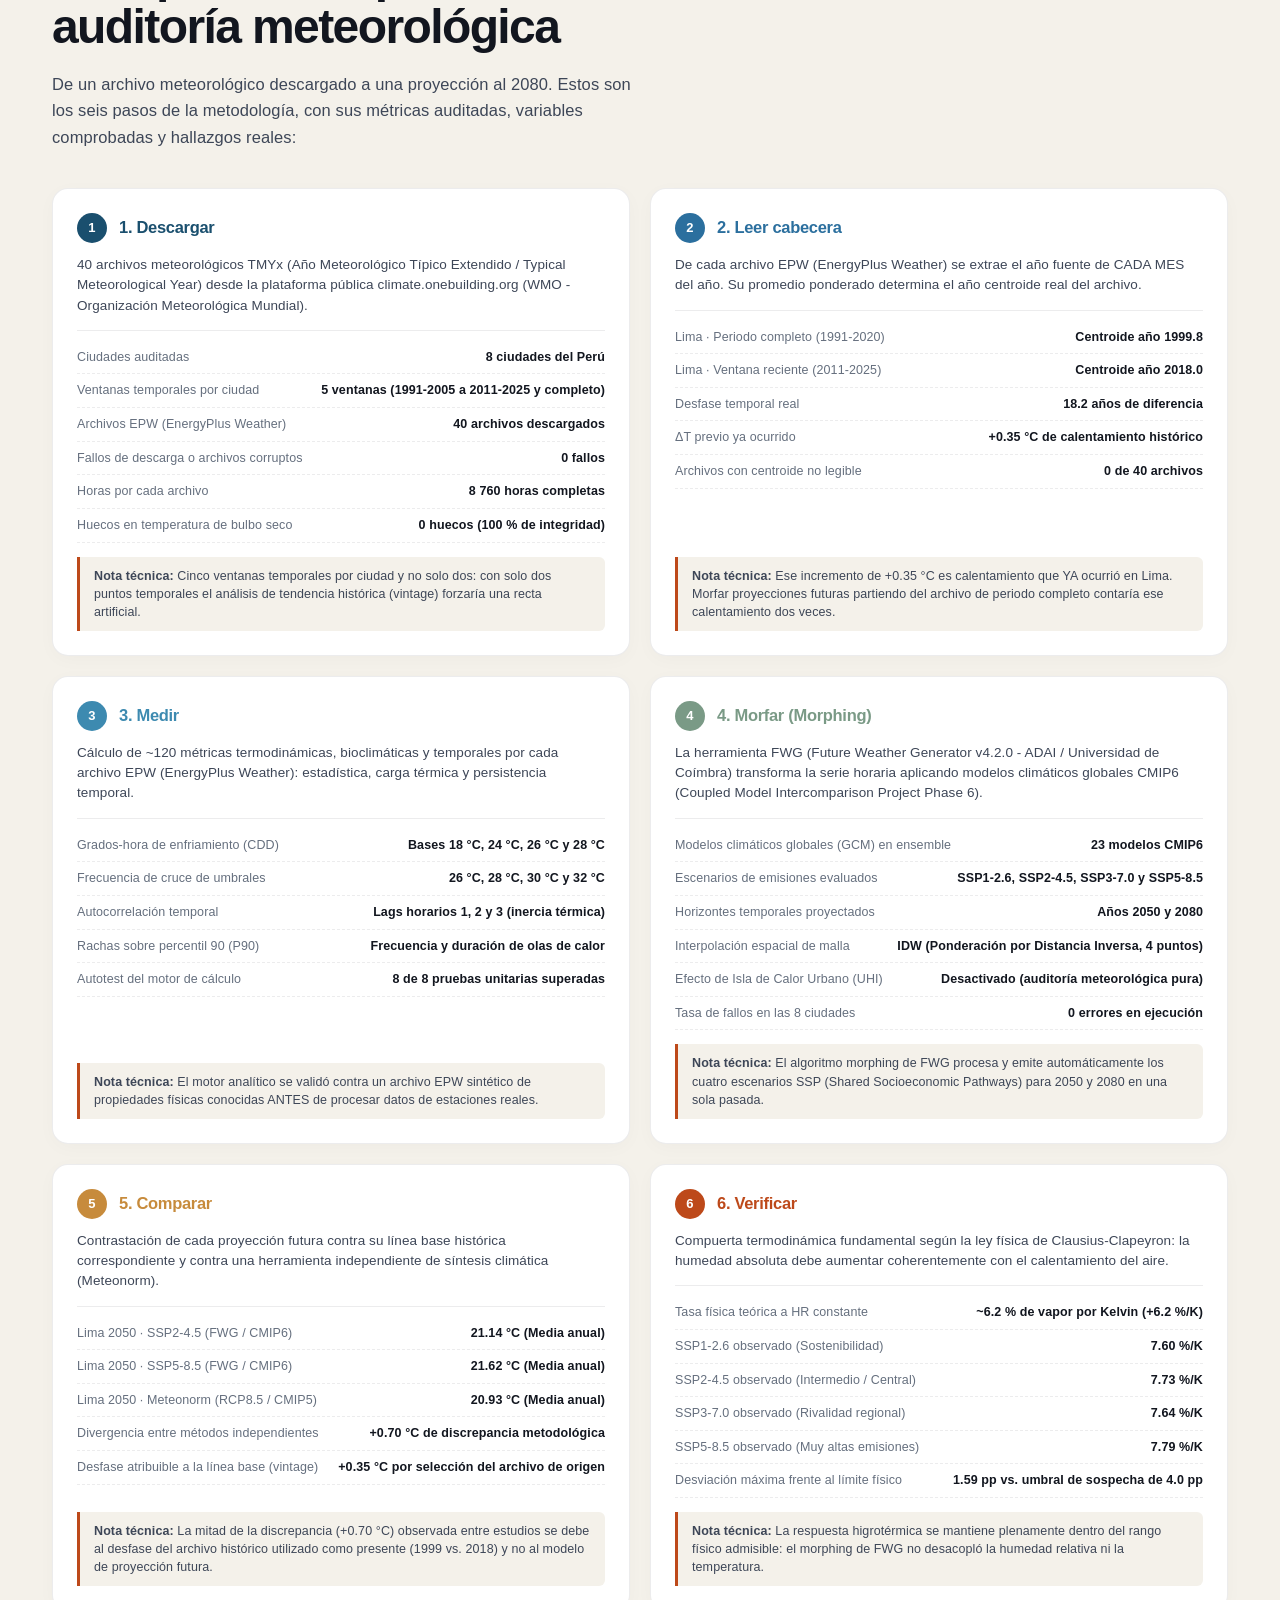
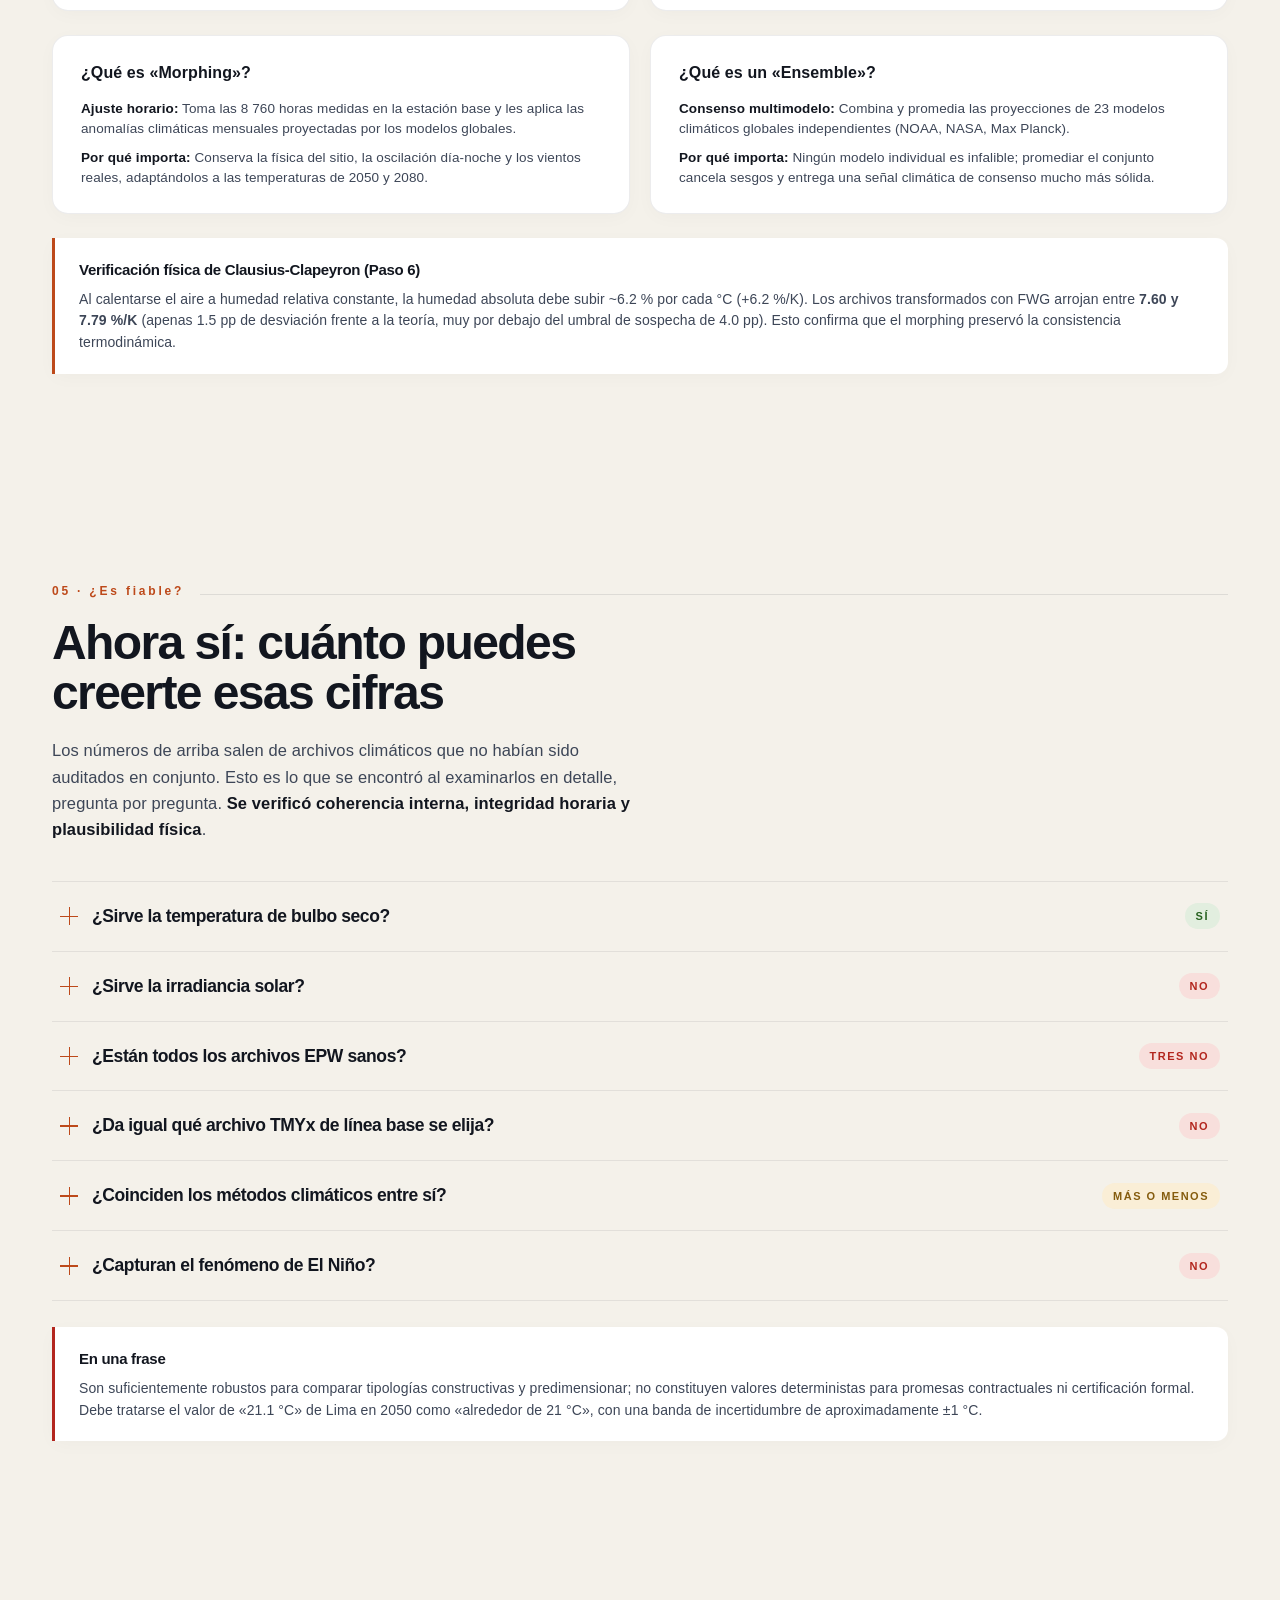
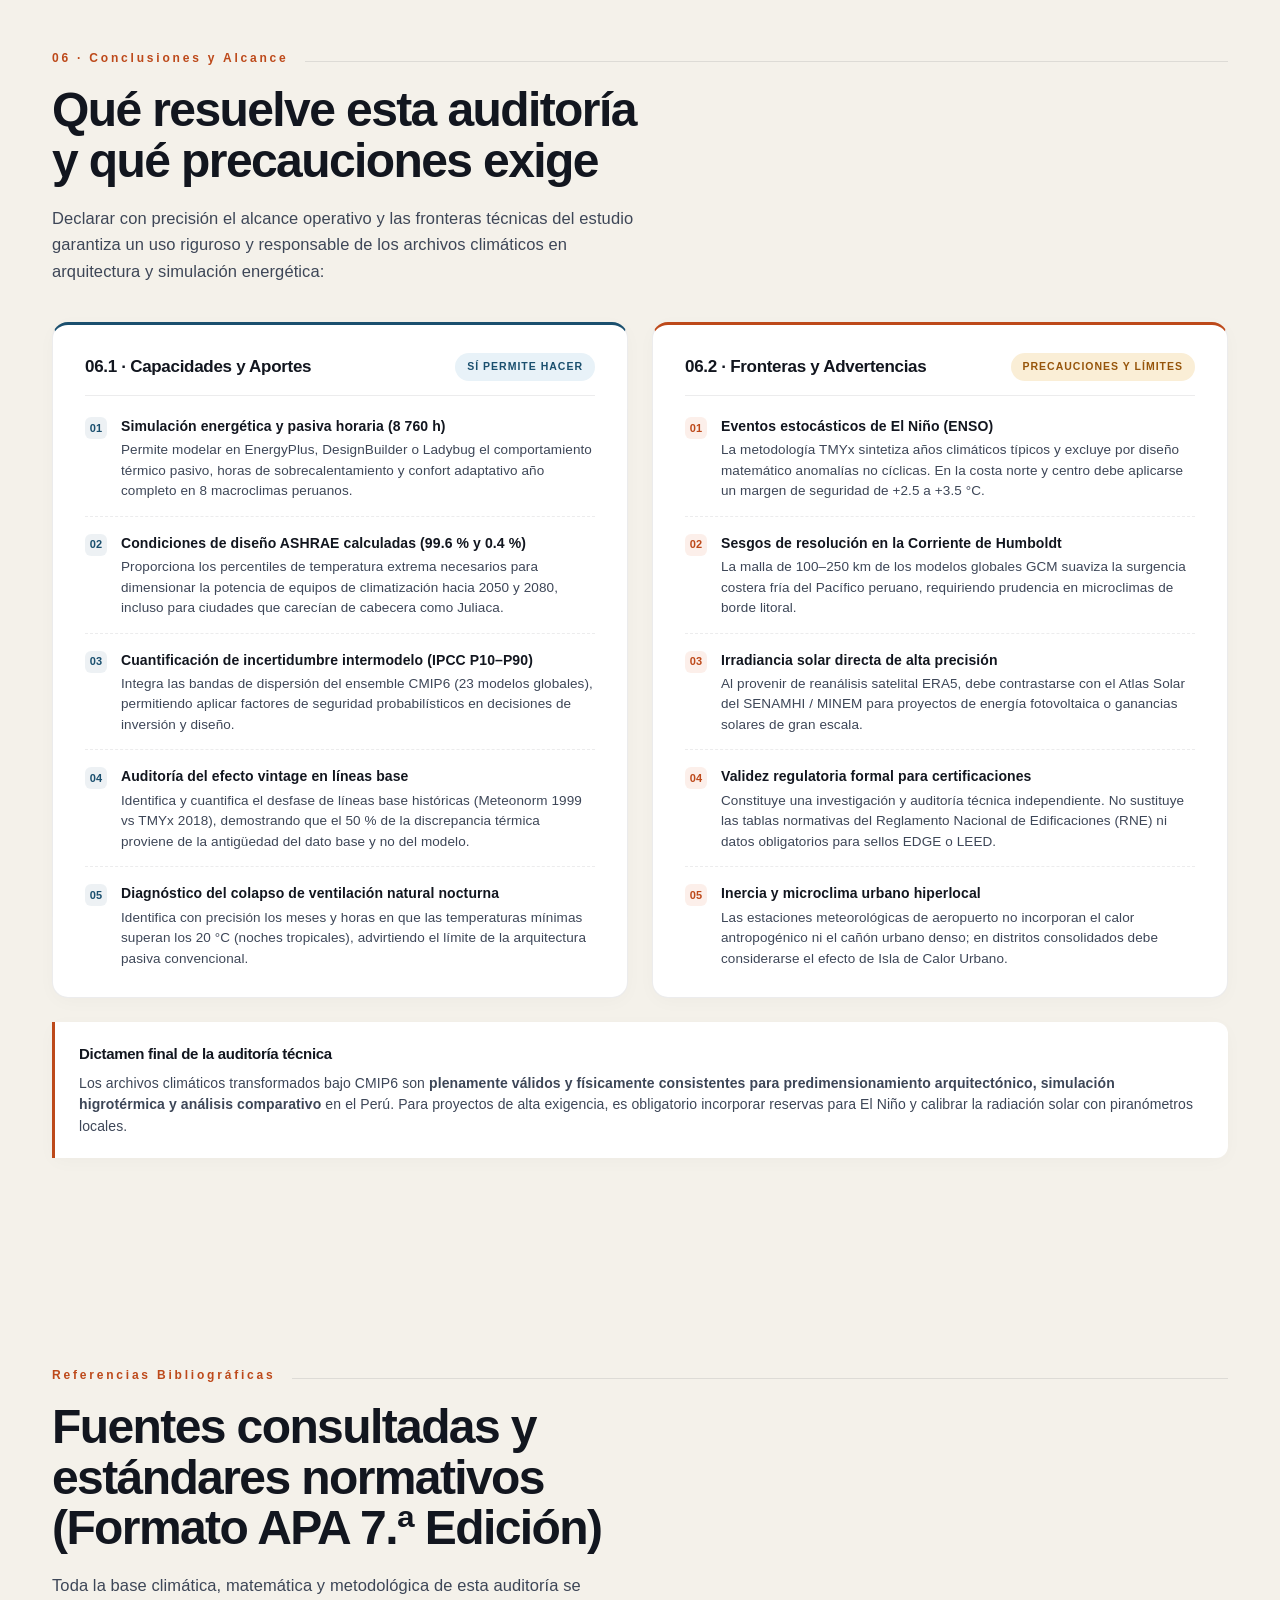
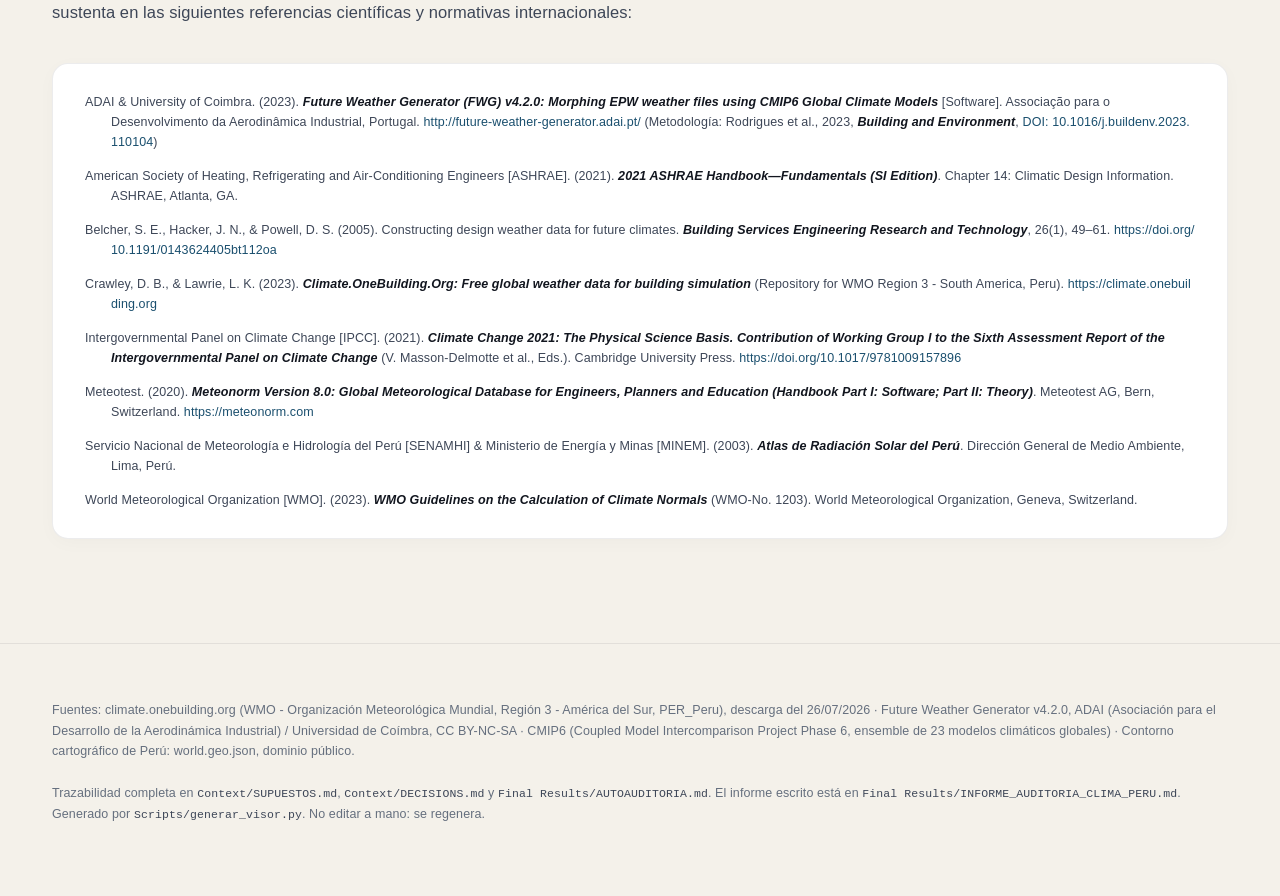
==== commit cc30c714: "docs(citations): restablecer cita de Future Weather Generator al software oficial de ADAI/Univ. de C" ====
--- a/Final Results/02_OPTIMIZADO_ANTIGRAVITY/web/index.html
+++ b/Final Results/02_OPTIMIZADO_ANTIGRAVITY/web/index.html
@@ -833,7 +833,7 @@
   
   <div class="apaWrap">
     <ul class="apaLista">
-      <li class="apaItem">Rodrigues, E., Fernandes, M. S., &amp; Carvalho, D. (2023). Future weather generator for building performance research: An open-source morphing tool and an application. <em>Building and Environment</em>, 233, 110104. <a href="https://doi.org/10.1016/j.buildenv.2023.110104" target="_blank" rel="noopener">https://doi.org/10.1016/j.buildenv.2023.110104</a> (FWG v4.2.0: <a href="https://bitbucket.org/cling-project/futureweathergenerator" target="_blank" rel="noopener">Bitbucket Repo</a> · <a href="https://futureweather.co" target="_blank" rel="noopener">futureweather.co</a>)</li>
+      <li class="apaItem">ADAI &amp; University of Coimbra. (2023). <em>Future Weather Generator (FWG) v4.2.0: Morphing EPW weather files using CMIP6 Global Climate Models</em> [Software]. Associação para o Desenvolvimento da Aerodinâmica Industrial, Portugal. <a href="http://future-weather-generator.adai.pt/" target="_blank" rel="noopener">http://future-weather-generator.adai.pt/</a> (Metodología: Rodrigues et al., 2023, <em>Building and Environment</em>, <a href="https://doi.org/10.1016/j.buildenv.2023.110104" target="_blank" rel="noopener">DOI: 10.1016/j.buildenv.2023.110104</a>)</li>
       <li class="apaItem">American Society of Heating, Refrigerating and Air-Conditioning Engineers [ASHRAE]. (2021). <em>2021 ASHRAE Handbook—Fundamentals (SI Edition)</em>. Chapter 14: Climatic Design Information. ASHRAE, Atlanta, GA.</li>
       <li class="apaItem">Belcher, S. E., Hacker, J. N., &amp; Powell, D. S. (2005). Constructing design weather data for future climates. <em>Building Services Engineering Research and Technology</em>, 26(1), 49–61. <a href="https://doi.org/10.1191/0143624405bt112oa" target="_blank" rel="noopener">https://doi.org/10.1191/0143624405bt112oa</a></li>
       <li class="apaItem">Crawley, D. B., &amp; Lawrie, L. K. (2023). <em>Climate.OneBuilding.Org: Free global weather data for building simulation</em> (Repository for WMO Region 3 - South America, Peru). <a href="https://climate.onebuilding.org" target="_blank" rel="noopener">https://climate.onebuilding.org</a></li>
